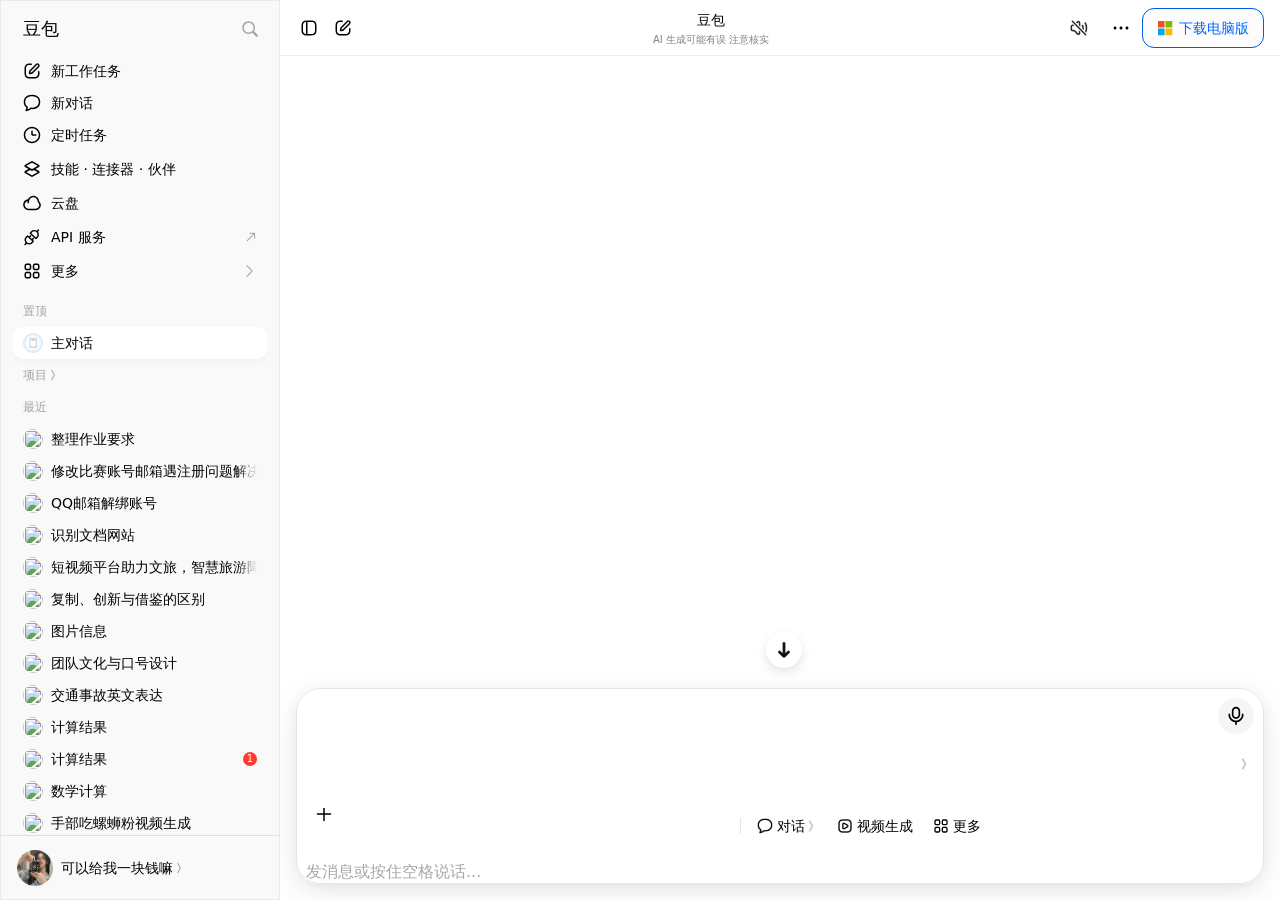
==== index.html @ cfe7bbe2 "第1次：基础待办清单页面完成" ====
<!DOCTYPE html>
<!-- saved from url=(0057)https://www.doubao.com/chat/325512069840386?channel=RHbKR -->
<html data-theme="light" data-chatapp-style="default" style="--header-height: 56px;"><head><meta http-equiv="Content-Type" content="text/html; charset=UTF-8"><meta name="viewport" content="width=device-width,initial-scale=1,shrink-to-fit=no,viewport-fit=cover,minimum-scale=1,maximum-scale=1,user-scalable=no"><meta http-equiv="x-ua-compatible" content="ie=edge"><meta name="renderer" content="webkit"><meta name="layoutmode" content="standard"><meta name="imagemode" content="force"><meta name="wap-font-scale" content="no"><meta name="format-detection" content="telephone=no"><meta property="og:type" content="website"><meta property="og:title" content="豆包"><meta property="og:description" content="Seedance 2.0 视频生成模型现已全面接入豆包，现在登录即可免费使用！豆包 是你的 AI 聊天智能对话问答助手，写作文案翻译编程工具。豆包为你答疑解惑，提供灵感，辅助创作，也可以和你畅聊任何你感兴趣的话题"><meta property="og:url" content="www.doubao.com"><meta name="description" content="Seedance 2.0 视频生成模型现已全面接入豆包，现在登录即可免费使用！豆包 是你的 AI 聊天智能对话问答助手，写作文案翻译编程工具。豆包为你答疑解惑，提供灵感，辅助创作，也可以和你畅聊任何你感兴趣的话题"><meta name="keywords" content="豆包,Seedance 2.0,AI,AI对话,AI聊天,AI写作,AIGC,AI,AI图片生成"><link nonce="" rel="preconnect" href="https://lf-flow-web-cdn.doubao.com/"><link nonce="" rel="preconnect" href="https://lf3-short.ibytedapm.com/"><link nonce="" rel="dns-prefetch" href="https://lf-flow-web-cdn.doubao.com/"><link nonce="" rel="dns-prefetch" href="https://lf3-short.ibytedapm.com/"><link nonce="" rel="icon" href="https://lf-flow-web-cdn.doubao.com/obj/flow-doubao/doubao/chat/favicon-doubao.png"><link nonce="" href="./index_files/chat.9f04d97d.css" rel="preload" as="style" crossorigin=""><link nonce="" href="./index_files/chat.9f04d97d.css" rel="stylesheet" crossorigin="anonymous"><link nonce="" rel="icon shortcut" href="https://lf-flow-web-cdn.doubao.com/obj/flow-doubao/favicon/new-doubao/64x64.png" sizes="64x64"><link nonce="" rel="icon shortcut" href="https://lf-flow-web-cdn.doubao.com/obj/flow-doubao/favicon/new-doubao/128x128.png" sizes="128x128"><link nonce="" rel="icon shortcut" href="https://lf-flow-web-cdn.doubao.com/obj/flow-doubao/favicon/new-doubao/192x192.png" sizes="192x192"><link nonce="" rel="apple-touch-icon" href="https://lf-flow-web-cdn.doubao.com/obj/flow-doubao/favicon/new-doubao/76x76.png" sizes="76x76"><link nonce="" rel="apple-touch-icon" href="https://lf-flow-web-cdn.doubao.com/obj/flow-doubao/favicon/new-doubao/120x120.png" sizes="120x120"><link nonce="" rel="apple-touch-icon" href="https://lf-flow-web-cdn.doubao.com/obj/flow-doubao/favicon/new-doubao/152x152.png" sizes="152x152"><link nonce="" rel="apple-touch-icon" href="https://lf-flow-web-cdn.doubao.com/obj/flow-doubao/favicon/new-doubao/180x180.png" sizes="180x180"><script>window.gfdatav1={"env":"prod","envName":"prod","runtime":"node","ver":"1.0.12.2343","canary":0,"idc":"lf","region":"cn","vdc":"lf","vregion":"China-North","extra":{"canaryType":null}}</script><script nonce="">if(window.performance&&performance.setResourceTimingBufferSize)try{performance.setResourceTimingBufferSize(800)}catch(e){}</script><script nonce="">
            ;(function(){
              window._MODERNJS_ROUTE_MANIFEST = {"routeAssets":{"ai-coding-open-canvas-repo-plugin":{"chunkIds":["52823"],"assets":["static/js/async/ai-coding-open-canvas-repo-plugin.e8a07ef4.js"],"referenceCssAssets":[]},"ai-coding-open-canvas-repo-pre-plugin":{"chunkIds":["35117"],"assets":["static/js/async/ai-coding-open-canvas-repo-pre-plugin.4057da15.js"],"referenceCssAssets":[]},"ai-ppt-push-message-cmd":{"chunkIds":["36551"],"assets":["static/js/async/ai-ppt-push-message-cmd.17e2551e.js"],"referenceCssAssets":[]},"ai-search-skill-chat-input":{"chunkIds":["24579","591"],"assets":["static/js/async/24579.c27487c2.js","static/js/async/ai-search-skill-chat-input.d07e5338.js","static/css/async/ai-search-skill-chat-input.b77975fe.css"],"referenceCssAssets":["static/css/async/ai-search-skill-chat-input.b77975fe.css"]},"ai-sheet-push-message-cmd":{"chunkIds":["30794"],"assets":["static/js/async/ai-sheet-push-message-cmd.9b83aaee.js"],"referenceCssAssets":[]},"ai-space-audio-player":{"chunkIds":["48557","43982"],"assets":["static/js/async/48557.b067410f.js","static/js/async/ai-space-audio-player.91688a70.js","static/css/async/ai-space-audio-player.89e48831.css"],"referenceCssAssets":["static/css/async/ai-space-audio-player.89e48831.css"]},"ai-space-coding-url-parse-plugin":{"chunkIds":["4258"],"assets":["static/js/async/ai-space-coding-url-parse-plugin.ad8388bd.js"],"referenceCssAssets":[]},"ai-space-coding-url-parse-pre-plugin":{"chunkIds":["51948"],"assets":["static/js/async/ai-space-coding-url-parse-pre-plugin.79dcec32.js"],"referenceCssAssets":[]},"ai-space-doccanvasopenurl-url-parse-plugin":{"chunkIds":["26089","93476","99709"],"assets":["static/js/async/26089.c615dfdc.js","static/js/async/93476.9e53cf3c.js","static/js/async/ai-space-doccanvasopenurl-url-parse-plugin.1cb58cbe.js","static/css/async/ai-space-doccanvasopenurl-url-parse-plugin.7cb8c5d3.css"],"referenceCssAssets":["static/css/async/ai-space-doccanvasopenurl-url-parse-plugin.7cb8c5d3.css"]},"ai-space-excelairead-url-parse-plugin":{"chunkIds":["48913","26089","93476","70942"],"assets":["static/js/async/48913.e55ab698.js","static/js/async/26089.c615dfdc.js","static/js/async/93476.9e53cf3c.js","static/js/async/ai-space-excelairead-url-parse-plugin.111d4d1b.js"],"referenceCssAssets":[]},"ai-space-excelairead-url-parse-pre-plugin":{"chunkIds":["48913","11567"],"assets":["static/js/async/48913.e55ab698.js","static/js/async/ai-space-excelairead-url-parse-pre-plugin.5d6c4780.js"],"referenceCssAssets":[]},"ai-space-excelcodeinter-url-parse-plugin":{"chunkIds":["48913","15537"],"assets":["static/js/async/48913.e55ab698.js","static/js/async/ai-space-excelcodeinter-url-parse-plugin.166a83a1.js"],"referenceCssAssets":[]},"ai-space-excelcodeinter-url-parse-pre-plugin":{"chunkIds":["48913","13165"],"assets":["static/js/async/48913.e55ab698.js","static/js/async/ai-space-excelcodeinter-url-parse-pre-plugin.c6e8bd50.js"],"referenceCssAssets":[]},"ai-space-fileairead-url-parse-plugin":{"chunkIds":["48913","43257"],"assets":["static/js/async/48913.e55ab698.js","static/js/async/ai-space-fileairead-url-parse-plugin.19112fd6.js"],"referenceCssAssets":[]},"ai-space-fileairead-url-parse-pre-plugin":{"chunkIds":["48913","96799"],"assets":["static/js/async/48913.e55ab698.js","static/js/async/ai-space-fileairead-url-parse-pre-plugin.0e78173d.js"],"referenceCssAssets":[]},"ai-space-fileaskdoubao-url-parse-plugin":{"chunkIds":["48913","52765"],"assets":["static/js/async/48913.e55ab698.js","static/js/async/ai-space-fileaskdoubao-url-parse-plugin.85756eed.js"],"referenceCssAssets":[]},"ai-space-fileaskdoubao-url-parse-pre-plugin":{"chunkIds":["48913","38351"],"assets":["static/js/async/48913.e55ab698.js","static/js/async/ai-space-fileaskdoubao-url-parse-pre-plugin.277bdcb8.js"],"referenceCssAssets":[]},"ai-space-imageaskdoubao-url-parse-plugin":{"chunkIds":["48913","6293"],"assets":["static/js/async/48913.e55ab698.js","static/js/async/ai-space-imageaskdoubao-url-parse-plugin.25b30dfa.js"],"referenceCssAssets":[]},"ai-space-imagecreate-url-parse-plugin":{"chunkIds":["48913","63494"],"assets":["static/js/async/48913.e55ab698.js","static/js/async/ai-space-imagecreate-url-parse-plugin.ad3814ba.js"],"referenceCssAssets":[]},"ai-space-imagecreate-url-parse-pre-plugin":{"chunkIds":["48913","99002"],"assets":["static/js/async/48913.e55ab698.js","static/js/async/ai-space-imagecreate-url-parse-pre-plugin.1230b94c.js"],"referenceCssAssets":[]},"ai-space-imageedit-url-parse-plugin":{"chunkIds":["48913","57382"],"assets":["static/js/async/48913.e55ab698.js","static/js/async/ai-space-imageedit-url-parse-plugin.81485572.js"],"referenceCssAssets":[]},"ai-space-imageedit-url-parse-pre-plugin":{"chunkIds":["48913","26089","81263"],"assets":["static/js/async/48913.e55ab698.js","static/js/async/26089.c615dfdc.js","static/js/async/ai-space-imageedit-url-parse-pre-plugin.645a3395.js"],"referenceCssAssets":[]},"ai-space-imageeditoraction-url-parse-plugin":{"chunkIds":["40815"],"assets":["static/js/async/ai-space-imageeditoraction-url-parse-plugin.52cfe067.js"],"referenceCssAssets":[]},"ai-space-linkairead-url-parse-plugin":{"chunkIds":["48913","72509"],"assets":["static/js/async/48913.e55ab698.js","static/js/async/ai-space-linkairead-url-parse-plugin.f065aff5.js"],"referenceCssAssets":[]},"ai-space-linkairead-url-parse-pre-plugin":{"chunkIds":["48913","23519"],"assets":["static/js/async/48913.e55ab698.js","static/js/async/ai-space-linkairead-url-parse-pre-plugin.de980e37.js"],"referenceCssAssets":[]},"ai-space-linkaskdoubao-url-parse-plugin":{"chunkIds":["48913","95510"],"assets":["static/js/async/48913.e55ab698.js","static/js/async/ai-space-linkaskdoubao-url-parse-plugin.ad6c77f0.js"],"referenceCssAssets":[]},"ai-space-linkaskdoubao-url-parse-pre-plugin":{"chunkIds":["48913","84290"],"assets":["static/js/async/48913.e55ab698.js","static/js/async/ai-space-linkaskdoubao-url-parse-pre-plugin.750cfa3b.js"],"referenceCssAssets":[]},"ai-space-mediaread-url-parse-plugin":{"chunkIds":["48913","69665"],"assets":["static/js/async/48913.e55ab698.js","static/js/async/ai-space-mediaread-url-parse-plugin.62bd2a6f.js"],"referenceCssAssets":[]},"ai-space-mediaread-url-parse-pre-plugin":{"chunkIds":["48913","4942"],"assets":["static/js/async/48913.e55ab698.js","static/js/async/ai-space-mediaread-url-parse-pre-plugin.7dafa6b6.js"],"referenceCssAssets":[]},"ai-space-minutemetting-url-parse-plugin":{"chunkIds":["26089","22712"],"assets":["static/js/async/26089.c615dfdc.js","static/css/async/ai-space-minutemetting-url-parse-plugin.7cb8c5d3.css","static/js/async/ai-space-minutemetting-url-parse-plugin.937359c3.js"],"referenceCssAssets":["static/css/async/ai-space-minutemetting-url-parse-plugin.7cb8c5d3.css"]},"ai-space-minutes-metting-parse-pre-plugin":{"chunkIds":["12775"],"assets":["static/js/async/ai-space-minutes-metting-parse-pre-plugin.518db934.js"],"referenceCssAssets":[]},"ai-space-video-player":{"chunkIds":["51701","48557","24304","69393","41073","36904"],"assets":["static/js/async/51701.3e837803.js","static/js/async/48557.b067410f.js","static/js/async/24304.340abe77.js","static/js/async/69393.3f70587b.js","static/js/async/41073.440eec07.js","static/js/async/ai-space-video-player.b853cdf0.js","static/css/async/ai-space-video-player.da098ef7.css"],"referenceCssAssets":["static/css/async/ai-space-video-player.da098ef7.css"]},"ai-space-wordfileread-url-parse-plugin":{"chunkIds":["48913","61906"],"assets":["static/js/async/48913.e55ab698.js","static/js/async/ai-space-wordfileread-url-parse-plugin.15710c9f.js"],"referenceCssAssets":[]},"ai-space-wordfileread-url-parse-pre-plugin":{"chunkIds":["48913","47742"],"assets":["static/js/async/48913.e55ab698.js","static/js/async/ai-space-wordfileread-url-parse-pre-plugin.1ebb341b.js"],"referenceCssAssets":[]},"aispace-input-feishu-filelist-modal":{"chunkIds":["54784","24336","10908","11652","78833","25820","86622","34727","11096","50535"],"assets":["static/js/async/54784.58b262b0.js","static/js/async/24336.12ec9260.js","static/js/async/10908.a3d6f427.js","static/js/async/11652.46759602.js","static/js/async/78833.dbc05446.js","static/js/async/25820.a3374c29.js","static/js/async/86622.21ae6aef.js","static/js/async/34727.0df6d431.js","static/js/async/11096.0f04b2cf.js","static/css/async/aispace-input-feishu-filelist-modal.2b57409e.css","static/js/async/aispace-input-feishu-filelist-modal.1dd70b12.js"],"referenceCssAssets":["static/css/async/aispace-input-feishu-filelist-modal.2b57409e.css"]},"aispace-input-filelist-modal":{"chunkIds":["24336","2100","34727","38418"],"assets":["static/js/async/24336.12ec9260.js","static/js/async/2100.26e89641.js","static/js/async/34727.0df6d431.js","static/css/async/aispace-input-filelist-modal.b5d1a64a.css","static/js/async/aispace-input-filelist-modal.5c1e7d5d.js"],"referenceCssAssets":["static/css/async/aispace-input-filelist-modal.b5d1a64a.css"]},"application-list-sortable":{"chunkIds":["89471","26089","3247"],"assets":["static/js/async/89471.0f906c1e.js","static/js/async/26089.c615dfdc.js","static/js/async/application-list-sortable.e1ce9fb0.js"],"referenceCssAssets":[]},"async-after-interactive":{"chunkIds":["68612","5486","26089","93476","17030","57431","83293","62082","87048"],"assets":["static/js/async/68612.b13f2221.js","static/js/async/5486.a3614847.js","static/js/async/26089.c615dfdc.js","static/js/async/93476.9e53cf3c.js","static/js/async/17030.b77ab3f4.js","static/js/async/57431.48a79a23.js","static/js/async/83293.6f21f53a.js","static/js/async/62082.942295e5.js","static/js/async/async-after-interactive.df25a9a3.js","static/css/async/async-after-interactive.8e931480.css"],"referenceCssAssets":["static/css/async/async-after-interactive.8e931480.css"]},"async-after-interactive-ai-creation-guidance":{"chunkIds":["43361","77313","51701","48557","69393","26089","35556","15933"],"assets":["static/js/lib-react.0a342271.js","static/js/async/77313.364e09ee.js","static/js/async/51701.3e837803.js","static/js/async/48557.b067410f.js","static/js/async/69393.3f70587b.js","static/js/async/26089.c615dfdc.js","static/js/async/35556.93f36375.js","static/js/async/async-after-interactive-ai-creation-guidance.9ea7b702.js","static/css/async/async-after-interactive-ai-creation-guidance.462c2ca9.css"],"referenceCssAssets":["static/css/async/async-after-interactive-ai-creation-guidance.462c2ca9.css"]},"async-after-interactive-bot-settings":{"chunkIds":["99241"],"assets":["static/js/async/async-after-interactive-bot-settings.ce20c922.js"],"referenceCssAssets":[]},"async-after-interactive-docx-guidance":{"chunkIds":["54784","24336","76648","26089","93476","11652","78833","25820","9096","5693","1691","32001","55100","67133","41603","2459","26127","3693","48718"],"assets":["static/js/async/54784.58b262b0.js","static/js/async/24336.12ec9260.js","static/js/async/76648.2a5b262f.js","static/js/async/26089.c615dfdc.js","static/js/async/93476.9e53cf3c.js","static/js/async/11652.46759602.js","static/js/async/78833.dbc05446.js","static/js/async/25820.a3374c29.js","static/js/async/9096.df936bce.js","static/js/async/5693.32e0c174.js","static/js/async/1691.44a26df7.js","static/js/async/32001.4ed9aa26.js","static/js/async/55100.c11cee54.js","static/js/async/67133.de045662.js","static/js/async/41603.ae7a547f.js","static/js/async/2459.cd6552ec.js","static/js/async/26127.85b62e8c.js","static/js/async/3693.4c1be6bd.js","static/js/async/async-after-interactive-docx-guidance.5e7ebbb4.js","static/css/async/async-after-interactive-docx-guidance.76e94aa0.css"],"referenceCssAssets":["static/css/async/async-after-interactive-docx-guidance.76e94aa0.css"]},"async-after-interactive-event-tracker":{"chunkIds":["26089","93476","38237"],"assets":["static/js/async/26089.c615dfdc.js","static/js/async/93476.9e53cf3c.js","static/js/async/async-after-interactive-event-tracker.d22b98f8.js"],"referenceCssAssets":[]},"async-after-interactive-layout":{"chunkIds":["43361","78918","11964","26089","11652","42956","54587","71008","89337"],"assets":["static/js/lib-react.0a342271.js","static/js/async/78918.694610f0.js","static/js/async/11964.55a5bbe9.js","static/js/async/26089.c615dfdc.js","static/js/async/11652.46759602.js","static/js/async/42956.2158cc10.js","static/js/async/54587.dd1c6073.js","static/js/async/71008.a979ba96.js","static/js/async/async-after-interactive-layout.8a223178.js","static/css/async/async-after-interactive-layout.ea8b547d.css"],"referenceCssAssets":["static/css/async/async-after-interactive-layout.ea8b547d.css"]},"async-agent-message-lifecycle":{"chunkIds":["93476","55187"],"assets":["static/js/async/93476.9e53cf3c.js","static/js/async/async-agent-message-lifecycle.3f8e38f1.js"],"referenceCssAssets":[]},"async-agent-message-lifecycle-matcher":{"chunkIds":["93476","74067"],"assets":["static/js/async/93476.9e53cf3c.js","static/js/async/async-agent-message-lifecycle-matcher.a4bf82b5.js"],"referenceCssAssets":[]},"async-agent-thread-message-lifecycle":{"chunkIds":["34389"],"assets":["static/js/async/async-agent-thread-message-lifecycle.ef36a7c3.js"],"referenceCssAssets":[]},"async-business-feed":{"chunkIds":["92329","68011","26089","93476","63108","57288"],"assets":["static/js/async/92329.0a23f5e7.js","static/js/async/68011.2afa9b0a.js","static/js/async/26089.c615dfdc.js","static/js/async/93476.9e53cf3c.js","static/js/async/63108.e45f820c.js","static/css/async/async-business-feed.563f5e5e.css","static/js/async/async-business-feed.f6503b83.js"],"referenceCssAssets":["static/css/async/async-business-feed.563f5e5e.css"]},"async-business-input-engine":{"chunkIds":["77313","26089","38977","30658"],"assets":["static/js/async/77313.364e09ee.js","static/js/async/26089.c615dfdc.js","static/js/async/38977.32546213.js","static/js/async/async-business-input-engine.45abc5a3.js","static/css/async/async-business-input-engine.0d5ba485.css"],"referenceCssAssets":["static/css/async/async-business-input-engine.0d5ba485.css"]},"async-business-input-engine-submit":{"chunkIds":["96324","87550","26089","93476","34388","2122"],"assets":["static/js/async/96324.b01194f4.js","static/css/async/87550.1a722491.css","static/js/async/87550.16246206.js","static/js/async/26089.c615dfdc.js","static/js/async/93476.9e53cf3c.js","static/js/async/34388.1442923e.js","static/css/async/async-business-input-engine-submit.4c56a475.css","static/js/async/async-business-input-engine-submit.bea5bf59.js"],"referenceCssAssets":["static/css/async/87550.1a722491.css","static/css/async/async-business-input-engine-submit.4c56a475.css"]},"async-business-input-engine-upload":{"chunkIds":["26089","84279"],"assets":["static/js/async/26089.c615dfdc.js","static/js/async/async-business-input-engine-upload.92969af2.js"],"referenceCssAssets":[]},"async-business-input-mode-select":{"chunkIds":["43361","26089","90897","32786"],"assets":["static/js/lib-react.0a342271.js","static/js/async/26089.c615dfdc.js","static/js/async/90897.85928109.js","static/css/async/async-business-input-mode-select.88ee66d7.css","static/js/async/async-business-input-mode-select.40027f2e.js"],"referenceCssAssets":["static/css/async/async-business-input-mode-select.88ee66d7.css"]},"async-business-input-tool-button":{"chunkIds":["43361","54784","78918","24336","20812","68612","13296","5341","26089","93476","11652","78833","25820","5693","32007","1691","38977","42177","30939","22819"],"assets":["static/js/lib-react.0a342271.js","static/js/async/54784.58b262b0.js","static/js/async/78918.694610f0.js","static/js/async/24336.12ec9260.js","static/js/async/20812.9ff7b692.js","static/js/async/68612.b13f2221.js","static/js/async/13296.17ce20f5.js","static/js/async/5341.8c4c5b9e.js","static/js/async/26089.c615dfdc.js","static/js/async/93476.9e53cf3c.js","static/js/async/11652.46759602.js","static/js/async/78833.dbc05446.js","static/js/async/25820.a3374c29.js","static/js/async/5693.32e0c174.js","static/js/async/32007.baa17297.js","static/js/async/1691.44a26df7.js","static/js/async/38977.32546213.js","static/js/async/42177.5a8af0ed.js","static/js/async/30939.25191aaf.js","static/js/async/async-business-input-tool-button.46b9611d.js","static/css/async/async-business-input-tool-button.35395b08.css"],"referenceCssAssets":["static/css/async/async-business-input-tool-button.35395b08.css"]},"async-business-layout":{"chunkIds":["43361","78918","76633","11964","92329","68011","26089","93476","11652","79686","42956","54587","63108","71008","35556","36460","14925"],"assets":["static/js/lib-react.0a342271.js","static/js/async/78918.694610f0.js","static/js/async/76633.1944276e.js","static/js/async/11964.55a5bbe9.js","static/js/async/92329.0a23f5e7.js","static/js/async/68011.2afa9b0a.js","static/js/async/26089.c615dfdc.js","static/js/async/93476.9e53cf3c.js","static/js/async/11652.46759602.js","static/js/async/79686.56e9e6b9.js","static/js/async/42956.2158cc10.js","static/js/async/54587.dd1c6073.js","static/js/async/63108.e45f820c.js","static/js/async/71008.a979ba96.js","static/js/async/35556.93f36375.js","static/js/async/36460.c700fcd2.js","static/css/async/async-business-layout.58078aec.css","static/js/async/async-business-layout.43c4bd08.js"],"referenceCssAssets":["static/css/async/async-business-layout.58078aec.css"]},"async-business-skill-bar":{"chunkIds":["54784","24336","26089","93476","11652","78833","25820","9096","5693","1691","32001","2459","18910"],"assets":["static/js/async/54784.58b262b0.js","static/js/async/24336.12ec9260.js","static/js/async/26089.c615dfdc.js","static/js/async/93476.9e53cf3c.js","static/js/async/11652.46759602.js","static/js/async/78833.dbc05446.js","static/js/async/25820.a3374c29.js","static/js/async/9096.df936bce.js","static/js/async/5693.32e0c174.js","static/js/async/1691.44a26df7.js","static/js/async/32001.4ed9aa26.js","static/js/async/2459.cd6552ec.js","static/js/async/async-business-skill-bar.a6898c15.js","static/css/async/async-business-skill-bar.04243371.css"],"referenceCssAssets":["static/css/async/async-business-skill-bar.04243371.css"]},"async-business-skill-bar-matcher":{"chunkIds":["50349"],"assets":["static/js/async/async-business-skill-bar-matcher.3a7b851c.js"],"referenceCssAssets":[]},"async-canvas-academic-search":{"chunkIds":["48697","26089","75949"],"assets":["static/js/async/48697.130b5aa3.js","static/js/async/26089.c615dfdc.js","static/css/async/async-canvas-academic-search.4d4844d8.css","static/js/async/async-canvas-academic-search.b07f3154.js"],"referenceCssAssets":["static/css/async/async-canvas-academic-search.4d4844d8.css"]},"async-canvas-ai-ppt":{"chunkIds":["45160","53209","8647","13533","26089","93476","99569","38183","45008"],"assets":["static/js/async/45160.bd692858.js","static/js/async/53209.c0e6d05b.js","static/js/async/8647.9610ccdb.js","static/js/async/13533.123a8c88.js","static/js/async/26089.c615dfdc.js","static/js/async/93476.9e53cf3c.js","static/js/async/99569.c26329e8.js","static/js/async/38183.e00ee1a9.js","static/js/async/async-canvas-ai-ppt.f43a0024.js","static/css/async/async-canvas-ai-ppt.7ea57e40.css"],"referenceCssAssets":["static/css/async/async-canvas-ai-ppt.7ea57e40.css"]},"async-canvas-ai-ppt-outline":{"chunkIds":["77390","4593","4349","24524","20812","62004","26089","21945","83799","99569","65810"],"assets":["static/js/async/77390.a01d3dd6.js","static/js/async/4593.0ecfbf11.js","static/js/async/4349.6f39dbd8.js","static/js/async/24524.3f38c228.js","static/js/async/20812.9ff7b692.js","static/js/async/62004.e4fdd46d.js","static/js/async/26089.c615dfdc.js","static/js/async/21945.a8f1feb9.js","static/js/async/83799.bbb40711.js","static/js/async/99569.c26329e8.js","static/js/async/async-canvas-ai-ppt-outline.da9ff216.js","static/css/async/async-canvas-ai-ppt-outline.067b954e.css"],"referenceCssAssets":["static/css/async/async-canvas-ai-ppt-outline.067b954e.css"]},"async-canvas-ai-ppt-slide":{"chunkIds":["43361","54784","20812","97485","66603","43903","58313","68283","26089","93476","11652","78833","25820","9096","538","45534","52141","91364","2236","34452","35001"],"assets":["static/js/lib-react.0a342271.js","static/js/async/54784.58b262b0.js","static/js/async/20812.9ff7b692.js","static/js/async/97485.74797318.js","static/js/async/66603.8dfa23cb.js","static/js/async/43903.46012d32.js","static/js/async/58313.3e1ec52b.js","static/js/async/68283.b9fabc12.js","static/js/async/26089.c615dfdc.js","static/js/async/93476.9e53cf3c.js","static/js/async/11652.46759602.js","static/js/async/78833.dbc05446.js","static/js/async/25820.a3374c29.js","static/js/async/9096.df936bce.js","static/js/async/538.6a281ca0.js","static/js/async/45534.add5be21.js","static/js/async/52141.3ba9b187.js","static/js/async/91364.80e36f1e.js","static/js/async/2236.0b1e2ab8.js","static/js/async/34452.d7101f25.js","static/css/async/async-canvas-ai-ppt-slide.80fb48a0.css","static/js/async/async-canvas-ai-ppt-slide.0da7315a.js"],"referenceCssAssets":["static/css/async/async-canvas-ai-ppt-slide.80fb48a0.css"]},"async-canvas-ai-ppt-template":{"chunkIds":["54784","97485","66603","58313","26089","11652","78833","25820","9096","538","91364","2236","34452","13028"],"assets":["static/js/async/54784.58b262b0.js","static/js/async/97485.74797318.js","static/js/async/66603.8dfa23cb.js","static/js/async/58313.3e1ec52b.js","static/js/async/26089.c615dfdc.js","static/js/async/11652.46759602.js","static/js/async/78833.dbc05446.js","static/js/async/25820.a3374c29.js","static/js/async/9096.df936bce.js","static/js/async/538.6a281ca0.js","static/js/async/91364.80e36f1e.js","static/js/async/2236.0b1e2ab8.js","static/js/async/34452.d7101f25.js","static/js/async/async-canvas-ai-ppt-template.975cd68b.js","static/css/async/async-canvas-ai-ppt-template.977cb7d9.css"],"referenceCssAssets":["static/css/async/async-canvas-ai-ppt-template.977cb7d9.css"]},"async-canvas-ai-sheet":{"chunkIds":["43361","54784","45160","20812","97485","66603","70440","60503","43903","58313","26089","93476","11652","78833","25820","9096","11055","538","83268","45534","52141","91364","25234","56437","98425","56877","41945"],"assets":["static/js/lib-react.0a342271.js","static/js/async/54784.58b262b0.js","static/js/async/45160.bd692858.js","static/js/async/20812.9ff7b692.js","static/js/async/97485.74797318.js","static/js/async/66603.8dfa23cb.js","static/css/async/70440.f7935f44.css","static/js/async/70440.51def1d6.js","static/js/async/60503.fbc0e01f.js","static/js/async/43903.46012d32.js","static/js/async/58313.3e1ec52b.js","static/js/async/26089.c615dfdc.js","static/js/async/93476.9e53cf3c.js","static/js/async/11652.46759602.js","static/js/async/78833.dbc05446.js","static/js/async/25820.a3374c29.js","static/js/async/9096.df936bce.js","static/js/async/11055.03ce6aa9.js","static/js/async/538.6a281ca0.js","static/js/async/83268.9b9a3e15.js","static/js/async/45534.add5be21.js","static/js/async/52141.3ba9b187.js","static/js/async/91364.80e36f1e.js","static/js/async/25234.a7113205.js","static/js/async/56437.36dfc9f9.js","static/js/async/98425.bbb954f6.js","static/js/async/56877.d2f2070d.js","static/css/async/56877.425de4a7.css","static/js/async/async-canvas-ai-sheet.d9b3ce48.js","static/css/async/async-canvas-ai-sheet.d0c9f3eb.css"],"referenceCssAssets":["static/css/async/70440.f7935f44.css","static/css/async/56877.425de4a7.css","static/css/async/async-canvas-ai-sheet.d0c9f3eb.css"]},"async-canvas-code":{"chunkIds":["6976","78918","48913","44923","53209","8647","89471","54400","937","33199","82141","76716","57861","26089","93476","9621","66057"],"assets":["static/js/async/6976.3228eaab.js","static/js/async/78918.694610f0.js","static/js/async/48913.e55ab698.js","static/js/async/44923.f8b32b2c.js","static/js/async/53209.c0e6d05b.js","static/js/async/8647.9610ccdb.js","static/js/async/89471.0f906c1e.js","static/js/async/54400.ad5b1f9d.js","static/css/async/54400.643b779d.css","static/js/async/937.402d14e4.js","static/js/async/33199.454ac658.js","static/css/async/82141.493b1bff.css","static/js/async/82141.5a5b8cb0.js","static/js/async/76716.2839c18f.js","static/js/async/57861.1b1f0977.js","static/js/async/26089.c615dfdc.js","static/js/async/93476.9e53cf3c.js","static/js/async/9621.1b86127c.js","static/css/async/async-canvas-code.c5a8ff1b.css","static/js/async/async-canvas-code.a9890d8a.js"],"referenceCssAssets":["static/css/async/54400.643b779d.css","static/css/async/82141.493b1bff.css","static/css/async/async-canvas-code.c5a8ff1b.css"]},"async-canvas-code-tool":{"chunkIds":["53209","8647","93476","53762"],"assets":["static/js/async/53209.c0e6d05b.js","static/js/async/8647.9610ccdb.js","static/js/async/93476.9e53cf3c.js","static/js/async/async-canvas-code-tool.452d161e.js","static/css/async/async-canvas-code-tool.f8e9abe7.css"],"referenceCssAssets":["static/css/async/async-canvas-code-tool.f8e9abe7.css"]},"async-canvas-data-analysis":{"chunkIds":["53209","8647","26089","93476","62695"],"assets":["static/js/async/53209.c0e6d05b.js","static/js/async/8647.9610ccdb.js","static/js/async/26089.c615dfdc.js","static/js/async/93476.9e53cf3c.js","static/js/async/async-canvas-data-analysis.aeba64b9.js","static/css/async/async-canvas-data-analysis.2a657c2b.css"],"referenceCssAssets":["static/css/async/async-canvas-data-analysis.2a657c2b.css"]},"async-canvas-general-agent-code":{"chunkIds":["77390","4593","4349","24524","6976","20812","62004","53209","8647","33199","26089","21945","83799","33097","3460"],"assets":["static/js/async/77390.a01d3dd6.js","static/js/async/4593.0ecfbf11.js","static/js/async/4349.6f39dbd8.js","static/js/async/24524.3f38c228.js","static/js/async/6976.3228eaab.js","static/js/async/20812.9ff7b692.js","static/js/async/62004.e4fdd46d.js","static/js/async/53209.c0e6d05b.js","static/js/async/8647.9610ccdb.js","static/js/async/33199.454ac658.js","static/js/async/26089.c615dfdc.js","static/js/async/21945.a8f1feb9.js","static/js/async/83799.bbb40711.js","static/js/async/33097.0b1caf86.js","static/css/async/async-canvas-general-agent-code.7b45e937.css","static/js/async/async-canvas-general-agent-code.e564553b.js"],"referenceCssAssets":["static/css/async/async-canvas-general-agent-code.7b45e937.css"]},"async-canvas-image":{"chunkIds":["43361","4593","6976","20812","51701","96324","48557","98152","69393","71121","46510","42105","46344","77650","24525","26089","93476","91406","54792","8389","67133","42177","85580","63884","13624","34388","60630","64543"],"assets":["static/js/lib-react.0a342271.js","static/js/async/4593.0ecfbf11.js","static/js/async/6976.3228eaab.js","static/js/async/20812.9ff7b692.js","static/js/async/51701.3e837803.js","static/js/async/96324.b01194f4.js","static/js/async/48557.b067410f.js","static/js/async/98152.b46ca103.js","static/js/async/69393.3f70587b.js","static/js/async/71121.acaab93b.js","static/js/async/46510.4d144c48.js","static/js/async/42105.213edf31.js","static/js/async/46344.37487ff6.js","static/js/async/77650.c2642979.js","static/js/async/24525.8b425124.js","static/js/async/26089.c615dfdc.js","static/js/async/93476.9e53cf3c.js","static/js/async/91406.dfd3e53e.js","static/js/async/54792.34a7bbd1.js","static/js/async/8389.170e06e1.js","static/js/async/67133.de045662.js","static/js/async/42177.5a8af0ed.js","static/js/async/85580.2f414b77.js","static/js/async/63884.4f39e773.js","static/css/async/13624.dd426e31.css","static/js/async/13624.cfa0bf13.js","static/js/async/34388.1442923e.js","static/js/async/60630.a7eec3e3.js","static/js/async/async-canvas-image.d52cd777.js","static/css/async/async-canvas-image.6159f078.css"],"referenceCssAssets":["static/css/async/13624.dd426e31.css","static/css/async/async-canvas-image.6159f078.css"]},"async-canvas-media":{"chunkIds":["92811","26089","68472"],"assets":["static/js/async/92811.9c6400ab.js","static/js/async/26089.c615dfdc.js","static/js/async/async-canvas-media.3f48755f.js","static/css/async/async-canvas-media.d79a3893.css"],"referenceCssAssets":["static/css/async/async-canvas-media.d79a3893.css"]},"async-canvas-miaoda-matchers":{"chunkIds":["30438"],"assets":["static/js/async/async-canvas-miaoda-matchers.f654a41a.js"],"referenceCssAssets":[]},"async-canvas-minutes":{"chunkIds":["77390","4593","4349","24524","62004","48557","82227","92811","26089","21945","83799","2444"],"assets":["static/js/async/77390.a01d3dd6.js","static/js/async/4593.0ecfbf11.js","static/js/async/4349.6f39dbd8.js","static/js/async/24524.3f38c228.js","static/js/async/62004.e4fdd46d.js","static/js/async/48557.b067410f.js","static/js/async/82227.3dd429fb.js","static/js/async/92811.9c6400ab.js","static/js/async/26089.c615dfdc.js","static/js/async/21945.a8f1feb9.js","static/js/async/83799.bbb40711.js","static/css/async/async-canvas-minutes.23347c8c.css","static/js/async/async-canvas-minutes.fa47238a.js"],"referenceCssAssets":["static/css/async/async-canvas-minutes.23347c8c.css"]},"async-canvas-ppt":{"chunkIds":["26089","24813"],"assets":["static/js/async/26089.c615dfdc.js","static/js/async/async-canvas-ppt.3e25619b.js","static/css/async/async-canvas-ppt.b1434256.css"],"referenceCssAssets":["static/css/async/async-canvas-ppt.b1434256.css"]},"async-canvas-read":{"chunkIds":["45160","937","3984","26089","93476","53490","5343","32906"],"assets":["static/js/async/45160.bd692858.js","static/js/async/937.402d14e4.js","static/js/async/3984.b810012c.js","static/js/async/26089.c615dfdc.js","static/js/async/93476.9e53cf3c.js","static/js/async/53490.5b6030d1.js","static/js/async/5343.7605dacf.js","static/css/async/async-canvas-read.0164a858.css","static/js/async/async-canvas-read.20a8435c.js"],"referenceCssAssets":["static/css/async/async-canvas-read.0164a858.css"]},"async-canvas-search":{"chunkIds":["26089","91406","99264"],"assets":["static/js/async/26089.c615dfdc.js","static/js/async/91406.dfd3e53e.js","static/css/async/async-canvas-search.04a0b64d.css","static/js/async/async-canvas-search.bb35cfdf.js"],"referenceCssAssets":["static/css/async/async-canvas-search.04a0b64d.css"]},"async-canvas-super-task":{"chunkIds":["77390","66795","4593","4349","24524","6976","3688","45160","20812","62004","53209","8647","53017","937","33199","22541","85252","26089","93476","21945","83799","38842","99569","53490","9621","5343","33097","40678","38781","77676"],"assets":["static/js/async/77390.a01d3dd6.js","static/js/async/66795.16bffe7c.js","static/js/async/4593.0ecfbf11.js","static/js/async/4349.6f39dbd8.js","static/js/async/24524.3f38c228.js","static/js/async/6976.3228eaab.js","static/js/async/3688.0fa70b4a.js","static/js/async/45160.bd692858.js","static/js/async/20812.9ff7b692.js","static/js/async/62004.e4fdd46d.js","static/js/async/53209.c0e6d05b.js","static/js/async/8647.9610ccdb.js","static/js/async/53017.912a2f68.js","static/js/async/937.402d14e4.js","static/js/async/33199.454ac658.js","static/css/async/22541.c19e1c75.css","static/js/async/22541.66b165db.js","static/js/async/85252.9acc28b2.js","static/js/async/26089.c615dfdc.js","static/js/async/93476.9e53cf3c.js","static/js/async/21945.a8f1feb9.js","static/js/async/83799.bbb40711.js","static/js/async/38842.41c8cc8a.js","static/js/async/99569.c26329e8.js","static/js/async/53490.5b6030d1.js","static/js/async/9621.1b86127c.js","static/js/async/5343.7605dacf.js","static/js/async/33097.0b1caf86.js","static/js/async/40678.8f54da74.js","static/css/async/40678.7799ba01.css","static/js/async/38781.f63b9a01.js","static/css/async/async-canvas-super-task.09bb69d9.css","static/js/async/async-canvas-super-task.2823ff37.js"],"referenceCssAssets":["static/css/async/22541.c19e1c75.css","static/css/async/40678.7799ba01.css","static/css/async/async-canvas-super-task.09bb69d9.css"]},"async-canvas-video":{"chunkIds":["43361","4593","6976","20812","51701","96324","48557","98152","69393","71121","46510","42105","77650","26089","93476","91406","54792","8389","42177","85580","63884","13624","34388","60630","93289"],"assets":["static/js/lib-react.0a342271.js","static/js/async/4593.0ecfbf11.js","static/js/async/6976.3228eaab.js","static/js/async/20812.9ff7b692.js","static/js/async/51701.3e837803.js","static/js/async/96324.b01194f4.js","static/js/async/48557.b067410f.js","static/js/async/98152.b46ca103.js","static/js/async/69393.3f70587b.js","static/js/async/71121.acaab93b.js","static/js/async/46510.4d144c48.js","static/js/async/42105.213edf31.js","static/js/async/77650.c2642979.js","static/js/async/26089.c615dfdc.js","static/js/async/93476.9e53cf3c.js","static/js/async/91406.dfd3e53e.js","static/js/async/54792.34a7bbd1.js","static/js/async/8389.170e06e1.js","static/js/async/42177.5a8af0ed.js","static/js/async/85580.2f414b77.js","static/js/async/63884.4f39e773.js","static/css/async/13624.dd426e31.css","static/js/async/13624.cfa0bf13.js","static/js/async/34388.1442923e.js","static/js/async/60630.a7eec3e3.js","static/js/async/async-canvas-video.b1cc240e.js","static/css/async/async-canvas-video.4cca08b1.css"],"referenceCssAssets":["static/css/async/13624.dd426e31.css","static/css/async/async-canvas-video.4cca08b1.css"]},"async-canvas-write":{"chunkIds":["54784","24336","26089","93476","11652","78833","25820","5693","1691","8034"],"assets":["static/js/async/54784.58b262b0.js","static/js/async/24336.12ec9260.js","static/js/async/26089.c615dfdc.js","static/js/async/93476.9e53cf3c.js","static/js/async/11652.46759602.js","static/js/async/78833.dbc05446.js","static/js/async/25820.a3374c29.js","static/js/async/5693.32e0c174.js","static/js/async/1691.44a26df7.js","static/js/async/async-canvas-write.20a36420.js","static/css/async/async-canvas-write.de9e12f0.css"],"referenceCssAssets":["static/css/async/async-canvas-write.de9e12f0.css"]},"async-chat-speech":{"chunkIds":["93476","79686","52369","67015"],"assets":["static/js/async/93476.9e53cf3c.js","static/js/async/79686.56e9e6b9.js","static/js/async/52369.5778dbbf.js","static/js/async/async-chat-speech.28d0fced.js","static/css/async/async-chat-speech.a70cc0ca.css"],"referenceCssAssets":["static/css/async/async-chat-speech.a70cc0ca.css"]},"async-credit-content-block":{"chunkIds":["78918","26089","83681"],"assets":["static/js/async/78918.694610f0.js","static/js/async/26089.c615dfdc.js","static/js/async/async-credit-content-block.a7d9fe20.js","static/css/async/async-credit-content-block.5b65b010.css"],"referenceCssAssets":["static/css/async/async-credit-content-block.5b65b010.css"]},"async-fallback-logics":{"chunkIds":["50111"],"assets":["static/js/async/async-fallback-logics.20ee7972.js"],"referenceCssAssets":[]},"async-flow-chat-error-fallback":{"chunkIds":["70865"],"assets":["static/js/async/async-flow-chat-error-fallback.b114507c.js","static/css/async/async-flow-chat-error-fallback.80f3fb3c.css"],"referenceCssAssets":["static/css/async/async-flow-chat-error-fallback.80f3fb3c.css"]},"async-general-banner-message-list-lifecycle":{"chunkIds":["93476","71450"],"assets":["static/js/async/93476.9e53cf3c.js","static/js/async/async-general-banner-message-list-lifecycle.74d9c8fb.js"],"referenceCssAssets":[]},"async-infra-guidance-input":{"chunkIds":["68612","46344","9644","36678","26089","93476","67133","3693","92702","48684"],"assets":["static/js/async/68612.b13f2221.js","static/js/async/46344.37487ff6.js","static/css/async/9644.b611ee5e.css","static/js/async/36678.dca4d92c.js","static/js/async/26089.c615dfdc.js","static/js/async/93476.9e53cf3c.js","static/js/async/67133.de045662.js","static/js/async/3693.4c1be6bd.js","static/js/async/92702.b8e04a79.js","static/css/async/async-infra-guidance-input.56a6a688.css","static/js/async/async-infra-guidance-input.18c18a62.js"],"referenceCssAssets":["static/css/async/9644.b611ee5e.css","static/css/async/async-infra-guidance-input.56a6a688.css"]},"async-infra-input":{"chunkIds":["26089","38227"],"assets":["static/js/async/26089.c615dfdc.js","static/js/async/async-infra-input.273a125c.js"],"referenceCssAssets":[]},"async-infra-input-tool-button":{"chunkIds":["76842"],"assets":["static/js/async/async-infra-input-tool-button.0a41cd68.js"],"referenceCssAssets":[]},"async-infra-input-tool-menu-option":{"chunkIds":["54784","24336","20812","68612","13296","5341","26089","93476","11652","78833","25820","5693","1691","38977","42177","2100","30939","24352"],"assets":["static/js/async/54784.58b262b0.js","static/js/async/24336.12ec9260.js","static/js/async/20812.9ff7b692.js","static/js/async/68612.b13f2221.js","static/js/async/13296.17ce20f5.js","static/js/async/5341.8c4c5b9e.js","static/js/async/26089.c615dfdc.js","static/js/async/93476.9e53cf3c.js","static/js/async/11652.46759602.js","static/js/async/78833.dbc05446.js","static/js/async/25820.a3374c29.js","static/js/async/5693.32e0c174.js","static/js/async/1691.44a26df7.js","static/js/async/38977.32546213.js","static/js/async/42177.5a8af0ed.js","static/js/async/2100.26e89641.js","static/js/async/30939.25191aaf.js","static/js/async/async-infra-input-tool-menu-option.dbd6622a.js","static/css/async/async-infra-input-tool-menu-option.d26b80e6.css"],"referenceCssAssets":["static/css/async/async-infra-input-tool-menu-option.d26b80e6.css"]},"async-infra-message":{"chunkIds":["43361","77390","4593","4349","24524","77313","44923","62004","51701","24304","26419","16851","90407","96943","26089","93476","91406","21945","83799","79686","3882","66098","2","15224","71463","28256","86197","69733","81922"],"assets":["static/js/lib-react.0a342271.js","static/js/async/77390.a01d3dd6.js","static/js/async/4593.0ecfbf11.js","static/js/async/4349.6f39dbd8.js","static/js/async/24524.3f38c228.js","static/js/async/77313.364e09ee.js","static/js/async/44923.f8b32b2c.js","static/js/async/62004.e4fdd46d.js","static/js/async/51701.3e837803.js","static/js/async/24304.340abe77.js","static/js/async/26419.6581db9d.js","static/js/async/16851.f20d2777.js","static/js/async/90407.b03f8182.js","static/js/async/96943.8aa64a41.js","static/js/async/26089.c615dfdc.js","static/js/async/93476.9e53cf3c.js","static/js/async/91406.dfd3e53e.js","static/js/async/21945.a8f1feb9.js","static/js/async/83799.bbb40711.js","static/js/async/79686.56e9e6b9.js","static/js/async/3882.1411606f.js","static/css/async/66098.41e8e388.css","static/js/async/66098.89abb97d.js","static/js/async/2.ace48f1b.js","static/js/async/15224.98ce4cf9.js","static/js/async/71463.31fe0bbd.js","static/js/async/28256.84f620d9.js","static/css/async/86197.59ff3d0d.css","static/js/async/69733.68924ab9.js","static/js/async/async-infra-message.e035d131.js","static/css/async/async-infra-message.16a0ef0f.css"],"referenceCssAssets":["static/css/async/66098.41e8e388.css","static/css/async/86197.59ff3d0d.css","static/css/async/async-infra-message.16a0ef0f.css"]},"async-infra-message-action":{"chunkIds":["43361","34398","26089","93476","79686","56819","37025","76916","52423","72995"],"assets":["static/js/lib-react.0a342271.js","static/js/async/34398.76e69dcf.js","static/js/async/26089.c615dfdc.js","static/js/async/93476.9e53cf3c.js","static/js/async/79686.56e9e6b9.js","static/js/async/56819.642387b3.js","static/js/async/37025.68565933.js","static/js/async/76916.76c5c19e.js","static/js/async/52423.bb7a5ba7.js","static/js/async/async-infra-message-action.c417c438.js","static/css/async/async-infra-message-action.334e511e.css"],"referenceCssAssets":["static/css/async/async-infra-message-action.334e511e.css"]},"async-infra-message-action-bottom":{"chunkIds":["26089","93476","76916","84744"],"assets":["static/js/async/26089.c615dfdc.js","static/js/async/93476.9e53cf3c.js","static/js/async/76916.76c5c19e.js","static/js/async/async-infra-message-action-bottom.58574e0b.js","static/css/async/async-infra-message-action-bottom.e5e891da.css"],"referenceCssAssets":["static/css/async/async-infra-message-action-bottom.e5e891da.css"]},"async-infra-message-action-matcher":{"chunkIds":["93476","97792"],"assets":["static/js/async/93476.9e53cf3c.js","static/js/async/async-infra-message-action-matcher.1a71b9d9.js"],"referenceCssAssets":[]},"async-infra-message-alice":{"chunkIds":["26089","93476","55100","20105"],"assets":["static/js/async/26089.c615dfdc.js","static/js/async/93476.9e53cf3c.js","static/js/async/55100.c11cee54.js","static/js/async/async-infra-message-alice.aa7e36a6.js"],"referenceCssAssets":[]},"async-infra-message-bottom":{"chunkIds":["52746"],"assets":["static/js/async/async-infra-message-bottom.95da1fd1.js"],"referenceCssAssets":[]},"async-infra-message-cmd":{"chunkIds":["26089","93476","32007","55100","13694","94882"],"assets":["static/js/async/26089.c615dfdc.js","static/js/async/93476.9e53cf3c.js","static/js/async/32007.baa17297.js","static/js/async/55100.c11cee54.js","static/js/async/13694.3965ffea.js","static/css/async/async-infra-message-cmd.af80bd69.css","static/js/async/async-infra-message-cmd.924a03be.js"],"referenceCssAssets":["static/css/async/async-infra-message-cmd.af80bd69.css"]},"async-infra-message-error":{"chunkIds":["93476","81918"],"assets":["static/js/async/93476.9e53cf3c.js","static/js/async/async-infra-message-error.78c7bb77.js","static/css/async/async-infra-message-error.7cb8c5d3.css"],"referenceCssAssets":["static/css/async/async-infra-message-error.7cb8c5d3.css"]},"async-infra-message-protocol-transform":{"chunkIds":["93476","92119"],"assets":["static/js/async/93476.9e53cf3c.js","static/js/async/async-infra-message-protocol-transform.1d4f006c.js"],"referenceCssAssets":[]},"async-infra-message-samantha":{"chunkIds":["93476","55100","972","7782"],"assets":["static/js/async/93476.9e53cf3c.js","static/js/async/55100.c11cee54.js","static/js/async/972.d9c26e68.js","static/js/async/async-infra-message-samantha.d1e2a81b.js"],"referenceCssAssets":[]},"async-infra-message-suggest":{"chunkIds":["93476","37025","32179"],"assets":["static/js/async/93476.9e53cf3c.js","static/js/async/37025.68565933.js","static/js/async/async-infra-message-suggest.225ed0d9.js","static/css/async/async-infra-message-suggest.80d9eec8.css"],"referenceCssAssets":["static/css/async/async-infra-message-suggest.80d9eec8.css"]},"async-infra-receive-message-node":{"chunkIds":["93476","64795"],"assets":["static/js/async/93476.9e53cf3c.js","static/js/async/async-infra-receive-message-node.2cebac5d.js","static/css/async/async-infra-receive-message-node.8dbc22c6.css"],"referenceCssAssets":["static/css/async/async-infra-receive-message-node.8dbc22c6.css"]},"async-infra-receive-message-render":{"chunkIds":["15692"],"assets":["static/js/async/async-infra-receive-message-render.e020d017.js"],"referenceCssAssets":[]},"async-init-business":{"chunkIds":["78918","68612","11964","26089","93476","42956","83293","63216"],"assets":["static/js/async/78918.694610f0.js","static/js/async/68612.b13f2221.js","static/js/async/11964.55a5bbe9.js","static/js/async/26089.c615dfdc.js","static/js/async/93476.9e53cf3c.js","static/js/async/42956.2158cc10.js","static/js/async/83293.6f21f53a.js","static/css/async/async-init-business.63fdfe6f.css","static/js/async/async-init-business.da24f946.js"],"referenceCssAssets":["static/css/async/async-init-business.63fdfe6f.css"]},"async-init-desktop":{"chunkIds":["41054"],"assets":["static/js/async/async-init-desktop.58745af5.js"],"referenceCssAssets":[]},"async-init-dynamic-subscription-entry":{"chunkIds":["43361","26089","63253"],"assets":["static/js/lib-react.0a342271.js","static/js/async/26089.c615dfdc.js","static/js/async/async-init-member-tea-header.ed6481c3.js"],"referenceCssAssets":[]},"async-init-member-tea-header":{"chunkIds":["43361","26089","63253"],"assets":["static/js/lib-react.0a342271.js","static/js/async/26089.c615dfdc.js","static/js/async/async-init-member-tea-header.ed6481c3.js"],"referenceCssAssets":[]},"async-input-engine-custom-area":{"chunkIds":["74085"],"assets":["static/js/async/async-input-engine-custom-area.1ca6fd96.js"],"referenceCssAssets":[]},"async-input-engine-infra":{"chunkIds":["93476","79686","67133","3693","63727"],"assets":["static/js/async/93476.9e53cf3c.js","static/js/async/79686.56e9e6b9.js","static/js/async/67133.de045662.js","static/js/async/3693.4c1be6bd.js","static/css/async/async-input-engine-infra.f23b4559.css","static/js/async/async-input-engine-infra.cc964280.js"],"referenceCssAssets":["static/css/async/async-input-engine-infra.f23b4559.css"]},"async-input-engine-takeover":{"chunkIds":["51915"],"assets":["static/js/async/async-input-engine-takeover.6b873385.js"],"referenceCssAssets":[]},"async-input-engine-tool-menu-option":{"chunkIds":["26089","38977","67669"],"assets":["static/js/async/26089.c615dfdc.js","static/js/async/38977.32546213.js","static/js/async/async-input-engine-tool-menu-option.d75aefda.js","static/css/async/async-input-engine-tool-menu-option.074353dd.css"],"referenceCssAssets":["static/css/async/async-input-engine-tool-menu-option.074353dd.css"]},"async-input-events":{"chunkIds":["26089","93476","68837","25182"],"assets":["static/js/async/26089.c615dfdc.js","static/js/async/93476.9e53cf3c.js","static/js/async/68837.28078de9.js","static/js/async/async-input-events.795b259f.js","static/css/async/async-input-events.536d03a6.css"],"referenceCssAssets":["static/css/async/async-input-events.536d03a6.css"]},"async-input-tool-menu-option-matcher":{"chunkIds":["7092"],"assets":["static/js/async/async-input-tool-menu-option-matcher.6fe08f99.js"],"referenceCssAssets":[]},"async-layout-canvas":{"chunkIds":["43361","4593","6976","20812","51701","96324","48557","98152","69393","71121","46510","42105","46344","77650","24525","26089","93476","91406","54792","8389","67133","42177","85580","63884","13624","34388","60630","64543"],"assets":["static/js/lib-react.0a342271.js","static/js/async/4593.0ecfbf11.js","static/js/async/6976.3228eaab.js","static/js/async/20812.9ff7b692.js","static/js/async/51701.3e837803.js","static/js/async/96324.b01194f4.js","static/js/async/48557.b067410f.js","static/js/async/98152.b46ca103.js","static/js/async/69393.3f70587b.js","static/js/async/71121.acaab93b.js","static/js/async/46510.4d144c48.js","static/js/async/42105.213edf31.js","static/js/async/46344.37487ff6.js","static/js/async/77650.c2642979.js","static/js/async/24525.8b425124.js","static/js/async/26089.c615dfdc.js","static/js/async/93476.9e53cf3c.js","static/js/async/91406.dfd3e53e.js","static/js/async/54792.34a7bbd1.js","static/js/async/8389.170e06e1.js","static/js/async/67133.de045662.js","static/js/async/42177.5a8af0ed.js","static/js/async/85580.2f414b77.js","static/js/async/63884.4f39e773.js","static/css/async/13624.dd426e31.css","static/js/async/13624.cfa0bf13.js","static/js/async/34388.1442923e.js","static/js/async/60630.a7eec3e3.js","static/js/async/async-canvas-image.d52cd777.js","static/css/async/async-canvas-image.6159f078.css"],"referenceCssAssets":["static/css/async/13624.dd426e31.css","static/css/async/async-canvas-image.6159f078.css"]},"async-markdown-common-meta-render-plugin":{"chunkIds":["26875"],"assets":["static/css/async/async-markdown-common-meta-render-plugin.cec76a89.css","static/js/async/async-markdown-common-meta-render-plugin.1ad6df91.js"],"referenceCssAssets":["static/css/async/async-markdown-common-meta-render-plugin.cec76a89.css"]},"async-markdown-slot-plugin-ci":{"chunkIds":["70194"],"assets":["static/css/async/async-markdown-slot-plugin-ci.ed9a81da.css","static/js/async/async-markdown-slot-plugin-ci.e55f71b3.js"],"referenceCssAssets":["static/css/async/async-markdown-slot-plugin-ci.ed9a81da.css"]},"async-markdown-slot-plugin-code-tools":{"chunkIds":["77390","70564","60636","94498","77363","63189","36140","65024","76716","19433","41914","92253"],"assets":["static/js/async/77390.a01d3dd6.js","static/js/async/70564.54ae2651.js","static/js/async/60636.7b959b68.js","static/js/async/94498.91fc9359.js","static/js/async/77363.41a3e6dc.js","static/js/async/63189.c3a80f16.js","static/js/async/36140.3d95f4ba.js","static/js/async/65024.256cc368.js","static/js/async/76716.2839c18f.js","static/js/async/19433.cb14f169.js","static/js/async/41914.43e30662.js","static/css/async/async-markdown-slot-plugin-code-tools.29a6233d.css","static/js/async/async-markdown-slot-plugin-code-tools.bd71e418.js"],"referenceCssAssets":["static/css/async/async-markdown-slot-plugin-code-tools.29a6233d.css"]},"async-markdown-write-artifact-meta-render-plugin":{"chunkIds":["93476","4233"],"assets":["static/js/async/93476.9e53cf3c.js","static/js/async/async-markdown-write-artifact-meta-render-plugin.f3f23607.js"],"referenceCssAssets":[]},"async-media-focus-runtime":{"chunkIds":["23884"],"assets":["static/js/async/async-media-focus-runtime.1bd7b618.js"],"referenceCssAssets":[]},"async-message-commerce-plugin":{"chunkIds":["93476","16575"],"assets":["static/js/async/93476.9e53cf3c.js","static/js/async/async-message-commerce-plugin.f744eb6f.js"],"referenceCssAssets":[]},"async-message-node":{"chunkIds":["43361","77390","66795","4593","54784","4349","24524","6976","3688","48078","78918","77313","24336","20812","44923","90890","62004","51701","97485","66603","19106","77379","96324","53209","8647","24304","51235","26419","71121","69840","16851","42105","33199","4692","21404","88553","58313","23727","90407","28659","52571","11857","85758","26089","93476","11652","78833","91406","25820","21945","83799","9096","5693","1691","538","54792","20782","48800","91364","99569","456","56819","3882","66098","17030","23286","2236","2","15224","71463","57431","33097","34452","95136","86197","11342","92634","59143","55844","85926","11578","44236"],"assets":["static/js/lib-react.0a342271.js","static/js/async/77390.a01d3dd6.js","static/js/async/66795.16bffe7c.js","static/js/async/4593.0ecfbf11.js","static/js/async/54784.58b262b0.js","static/js/async/4349.6f39dbd8.js","static/js/async/24524.3f38c228.js","static/js/async/6976.3228eaab.js","static/js/async/3688.0fa70b4a.js","static/js/async/48078.c47ad561.js","static/js/async/78918.694610f0.js","static/js/async/77313.364e09ee.js","static/js/async/24336.12ec9260.js","static/js/async/20812.9ff7b692.js","static/js/async/44923.f8b32b2c.js","static/js/async/90890.cd7d9ef2.js","static/js/async/62004.e4fdd46d.js","static/js/async/51701.3e837803.js","static/js/async/97485.74797318.js","static/js/async/66603.8dfa23cb.js","static/js/async/19106.de1ebc3d.js","static/js/async/77379.c963b717.js","static/js/async/96324.b01194f4.js","static/js/async/53209.c0e6d05b.js","static/js/async/8647.9610ccdb.js","static/js/async/24304.340abe77.js","static/js/async/51235.20923980.js","static/js/async/26419.6581db9d.js","static/js/async/71121.acaab93b.js","static/js/async/69840.7e126aa0.js","static/js/async/16851.f20d2777.js","static/js/async/42105.213edf31.js","static/js/async/33199.454ac658.js","static/js/async/4692.d7813606.js","static/js/async/21404.093ef294.js","static/js/async/88553.20a2a0a5.js","static/js/async/58313.3e1ec52b.js","static/js/async/23727.7d0e05b1.js","static/js/async/90407.b03f8182.js","static/js/async/28659.55b7b63a.js","static/js/async/52571.8b464da0.js","static/css/async/11857.2d9dbcd1.css","static/js/async/11857.adc38edd.js","static/js/async/85758.3aef14e5.js","static/js/async/26089.c615dfdc.js","static/js/async/93476.9e53cf3c.js","static/js/async/11652.46759602.js","static/js/async/78833.dbc05446.js","static/js/async/91406.dfd3e53e.js","static/js/async/25820.a3374c29.js","static/js/async/21945.a8f1feb9.js","static/js/async/83799.bbb40711.js","static/js/async/9096.df936bce.js","static/js/async/5693.32e0c174.js","static/js/async/1691.44a26df7.js","static/js/async/538.6a281ca0.js","static/js/async/54792.34a7bbd1.js","static/js/async/20782.3b9b6cf4.js","static/js/async/48800.6b90becc.js","static/js/async/91364.80e36f1e.js","static/js/async/99569.c26329e8.js","static/js/async/456.382b3f6d.js","static/js/async/56819.642387b3.js","static/js/async/3882.1411606f.js","static/css/async/66098.41e8e388.css","static/js/async/66098.89abb97d.js","static/js/async/17030.b77ab3f4.js","static/js/async/23286.efec9ee0.js","static/js/async/2236.0b1e2ab8.js","static/js/async/2.ace48f1b.js","static/js/async/15224.98ce4cf9.js","static/js/async/71463.31fe0bbd.js","static/js/async/57431.48a79a23.js","static/js/async/33097.0b1caf86.js","static/js/async/34452.d7101f25.js","static/js/async/95136.cc40383c.js","static/css/async/86197.59ff3d0d.css","static/js/async/11342.f031bda2.js","static/js/async/92634.893c1993.js","static/js/async/59143.cfb61c78.js","static/js/async/55844.e93fe07e.js","static/js/async/85926.c0fa6537.js","static/js/async/11578.c08c64a2.js","static/css/async/async-message-node.b3ead75a.css","static/js/async/async-message-node.42d9a24d.js"],"referenceCssAssets":["static/css/async/11857.2d9dbcd1.css","static/css/async/66098.41e8e388.css","static/css/async/86197.59ff3d0d.css","static/css/async/async-message-node.b3ead75a.css"]},"async-shared-upload-pipeline":{"chunkIds":["5341","26089","38977","19660","60358"],"assets":["static/js/async/5341.8c4c5b9e.js","static/js/async/26089.c615dfdc.js","static/js/async/38977.32546213.js","static/js/async/19660.3f1aa9e6.js","static/js/async/async-shared-upload-pipeline.3eb5a69a.js","static/css/async/async-shared-upload-pipeline.225a6faf.css"],"referenceCssAssets":["static/css/async/async-shared-upload-pipeline.225a6faf.css"]},"async-shell-browser":{"chunkIds":["34974","90206"],"assets":["static/js/async/34974.1aac2e34.js","static/js/async/async-shell-browser.3578431d.js"],"referenceCssAssets":[]},"async-skill-bar-item":{"chunkIds":["26598","24932"],"assets":["static/js/async/26598.71e30b70.js","static/css/async/async-skill-bar-item.4ec4fcf7.css","static/js/async/async-skill-bar-item.d41aa80b.js"],"referenceCssAssets":["static/css/async/async-skill-bar-item.4ec4fcf7.css"]},"async-skill-chat-input":{"chunkIds":["54784","24336","68612","46344","9644","26089","93476","11652","78833","25820","5693","1691","67133","92702","1779"],"assets":["static/js/async/54784.58b262b0.js","static/js/async/24336.12ec9260.js","static/js/async/68612.b13f2221.js","static/js/async/46344.37487ff6.js","static/css/async/9644.b611ee5e.css","static/js/async/26089.c615dfdc.js","static/js/async/93476.9e53cf3c.js","static/js/async/11652.46759602.js","static/js/async/78833.dbc05446.js","static/js/async/25820.a3374c29.js","static/js/async/5693.32e0c174.js","static/js/async/1691.44a26df7.js","static/js/async/67133.de045662.js","static/js/async/92702.b8e04a79.js","static/js/async/async-skill-chat-input.882b060a.js","static/css/async/async-skill-chat-input.0297af23.css"],"referenceCssAssets":["static/css/async/9644.b611ee5e.css","static/css/async/async-skill-chat-input.0297af23.css"]},"async-skill-content-block":{"chunkIds":["77390","66795","4593","54784","4349","24524","6976","3688","45160","48078","77313","24336","20812","68678","44923","90890","62004","51701","19106","72665","77379","70748","48557","53209","8647","24304","98152","69393","51235","26419","71121","69840","16851","46510","53017","937","42105","48426","33199","4692","22541","21404","88553","90407","85252","86303","70774","26089","93476","11652","78833","91406","25820","21945","83799","5693","1691","54792","20782","38842","8389","99569","456","3882","66098","53490","23286","2","92469","15224","9621","71463","5343","33097","48500","86197","40678","78652","38781","85926","58538","11578","77637","61625","91531","43569"],"assets":["static/js/async/77390.a01d3dd6.js","static/js/async/66795.16bffe7c.js","static/js/async/4593.0ecfbf11.js","static/js/async/54784.58b262b0.js","static/js/async/4349.6f39dbd8.js","static/js/async/24524.3f38c228.js","static/js/async/6976.3228eaab.js","static/js/async/3688.0fa70b4a.js","static/js/async/45160.bd692858.js","static/js/async/48078.c47ad561.js","static/js/async/77313.364e09ee.js","static/js/async/24336.12ec9260.js","static/js/async/20812.9ff7b692.js","static/js/async/68678.ad0f8ca0.js","static/js/async/44923.f8b32b2c.js","static/js/async/90890.cd7d9ef2.js","static/js/async/62004.e4fdd46d.js","static/js/async/51701.3e837803.js","static/js/async/19106.de1ebc3d.js","static/js/async/72665.339373ae.js","static/js/async/77379.c963b717.js","static/js/async/70748.2cd292fb.js","static/js/async/48557.b067410f.js","static/js/async/53209.c0e6d05b.js","static/js/async/8647.9610ccdb.js","static/js/async/24304.340abe77.js","static/js/async/98152.b46ca103.js","static/js/async/69393.3f70587b.js","static/js/async/51235.20923980.js","static/js/async/26419.6581db9d.js","static/js/async/71121.acaab93b.js","static/js/async/69840.7e126aa0.js","static/js/async/16851.f20d2777.js","static/js/async/46510.4d144c48.js","static/js/async/53017.912a2f68.js","static/js/async/937.402d14e4.js","static/js/async/42105.213edf31.js","static/js/async/48426.94a97837.js","static/js/async/33199.454ac658.js","static/js/async/4692.d7813606.js","static/css/async/22541.c19e1c75.css","static/js/async/22541.66b165db.js","static/js/async/21404.093ef294.js","static/js/async/88553.20a2a0a5.js","static/js/async/90407.b03f8182.js","static/js/async/85252.9acc28b2.js","static/js/async/86303.4d9c3ec8.js","static/js/async/70774.d5dd11b0.js","static/js/async/26089.c615dfdc.js","static/js/async/93476.9e53cf3c.js","static/js/async/11652.46759602.js","static/js/async/78833.dbc05446.js","static/js/async/91406.dfd3e53e.js","static/js/async/25820.a3374c29.js","static/js/async/21945.a8f1feb9.js","static/js/async/83799.bbb40711.js","static/js/async/5693.32e0c174.js","static/js/async/1691.44a26df7.js","static/js/async/54792.34a7bbd1.js","static/js/async/20782.3b9b6cf4.js","static/js/async/38842.41c8cc8a.js","static/js/async/8389.170e06e1.js","static/js/async/99569.c26329e8.js","static/js/async/456.382b3f6d.js","static/js/async/3882.1411606f.js","static/css/async/66098.41e8e388.css","static/js/async/66098.89abb97d.js","static/js/async/53490.5b6030d1.js","static/js/async/23286.efec9ee0.js","static/js/async/2.ace48f1b.js","static/js/async/92469.303f337a.js","static/js/async/15224.98ce4cf9.js","static/js/async/9621.1b86127c.js","static/js/async/71463.31fe0bbd.js","static/js/async/5343.7605dacf.js","static/js/async/33097.0b1caf86.js","static/js/async/48500.78442e7b.js","static/css/async/86197.59ff3d0d.css","static/js/async/40678.8f54da74.js","static/css/async/40678.7799ba01.css","static/js/async/78652.4c4e15c2.js","static/js/async/38781.f63b9a01.js","static/js/async/85926.c0fa6537.js","static/css/async/58538.400816bf.css","static/js/async/58538.ebcb42f7.js","static/js/async/11578.c08c64a2.js","static/js/async/77637.a285b875.js","static/js/async/61625.516317a9.js","static/js/async/91531.5353dca1.js","static/css/async/async-skill-content-block.6ba501f8.css","static/js/async/async-skill-content-block.8ea7a620.js"],"referenceCssAssets":["static/css/async/22541.c19e1c75.css","static/css/async/66098.41e8e388.css","static/css/async/86197.59ff3d0d.css","static/css/async/40678.7799ba01.css","static/css/async/58538.400816bf.css","static/css/async/async-skill-content-block.6ba501f8.css"]},"async-skill-content-block-merge":{"chunkIds":["26089","99569","71023"],"assets":["static/js/async/26089.c615dfdc.js","static/js/async/99569.c26329e8.js","static/js/async/async-skill-content-block-merge.cf890313.js"],"referenceCssAssets":[]},"async-skill-content-block-resolve":{"chunkIds":["54784","24336","26089","93476","11652","78833","25820","5693","1691","68347"],"assets":["static/js/async/54784.58b262b0.js","static/js/async/24336.12ec9260.js","static/js/async/26089.c615dfdc.js","static/js/async/93476.9e53cf3c.js","static/js/async/11652.46759602.js","static/js/async/78833.dbc05446.js","static/js/async/25820.a3374c29.js","static/js/async/5693.32e0c174.js","static/js/async/1691.44a26df7.js","static/js/async/async-skill-content-block-resolve.21885b87.js","static/css/async/async-skill-content-block-resolve.8133e168.css"],"referenceCssAssets":["static/css/async/async-skill-content-block-resolve.8133e168.css"]},"async-skill-guidance":{"chunkIds":["64113"],"assets":["static/css/async/async-skill-guidance.c503f049.css","static/js/async/async-skill-guidance.4a6aedf4.js"],"referenceCssAssets":["static/css/async/async-skill-guidance.c503f049.css"]},"async-skill-guidance-card":{"chunkIds":["26598","26089","93476","48185"],"assets":["static/js/async/26598.71e30b70.js","static/js/async/26089.c615dfdc.js","static/js/async/93476.9e53cf3c.js","static/css/async/async-skill-guidance-card.cab13640.css","static/js/async/async-skill-guidance-card.509960a2.js"],"referenceCssAssets":["static/css/async/async-skill-guidance-card.cab13640.css"]},"async-skill-guidance-input":{"chunkIds":["54784","77313","24336","44923","937","13296","15954","26089","93476","11652","78833","25820","9096","5693","1691","32001","67133","38977","2459","26127","2100","50266","3693","13624","92702","38971"],"assets":["static/js/async/54784.58b262b0.js","static/js/async/77313.364e09ee.js","static/js/async/24336.12ec9260.js","static/js/async/44923.f8b32b2c.js","static/js/async/937.402d14e4.js","static/js/async/13296.17ce20f5.js","static/js/async/15954.01cb7d51.js","static/js/async/26089.c615dfdc.js","static/js/async/93476.9e53cf3c.js","static/js/async/11652.46759602.js","static/js/async/78833.dbc05446.js","static/js/async/25820.a3374c29.js","static/js/async/9096.df936bce.js","static/js/async/5693.32e0c174.js","static/js/async/1691.44a26df7.js","static/js/async/32001.4ed9aa26.js","static/js/async/67133.de045662.js","static/js/async/38977.32546213.js","static/js/async/2459.cd6552ec.js","static/js/async/26127.85b62e8c.js","static/js/async/2100.26e89641.js","static/js/async/50266.2eb47426.js","static/js/async/3693.4c1be6bd.js","static/css/async/13624.dd426e31.css","static/js/async/13624.cfa0bf13.js","static/js/async/92702.b8e04a79.js","static/js/async/async-skill-guidance-input.966405b2.js","static/css/async/async-skill-guidance-input.203490bd.css"],"referenceCssAssets":["static/css/async/13624.dd426e31.css","static/css/async/async-skill-guidance-input.203490bd.css"]},"async-skill-guidance-suggestions":{"chunkIds":["3984","26089","93476","96934"],"assets":["static/js/async/3984.b810012c.js","static/js/async/26089.c615dfdc.js","static/js/async/93476.9e53cf3c.js","static/css/async/async-skill-guidance-suggestions.5bcb1dba.css","static/js/async/async-skill-guidance-suggestions.48b59927.js"],"referenceCssAssets":["static/css/async/async-skill-guidance-suggestions.5bcb1dba.css"]},"async-skill-message-cmd":{"chunkIds":["78918","11964","23727","26089","93476","11652","78833","42956","47976","27062","6355"],"assets":["static/js/async/78918.694610f0.js","static/js/async/11964.55a5bbe9.js","static/js/async/23727.7d0e05b1.js","static/js/async/26089.c615dfdc.js","static/js/async/93476.9e53cf3c.js","static/js/async/11652.46759602.js","static/js/async/78833.dbc05446.js","static/js/async/42956.2158cc10.js","static/js/async/47976.e7c8ba0f.js","static/js/async/27062.dd7e66d5.js","static/js/async/async-skill-message-cmd.4105b149.js","static/css/async/async-skill-message-cmd.ce95cd93.css"],"referenceCssAssets":["static/css/async/async-skill-message-cmd.ce95cd93.css"]},"async-skill-message-group":{"chunkIds":["93476","97027"],"assets":["static/js/async/93476.9e53cf3c.js","static/css/async/async-skill-message-group.c3ea792b.css","static/js/async/async-skill-message-group.0c672823.js"],"referenceCssAssets":["static/css/async/async-skill-message-group.c3ea792b.css"]},"async-skill-message-lifecycle":{"chunkIds":["54784","24336","23727","26089","93476","11652","78833","25820","9096","5693","32007","1691","32001","79686","86567","47976","71730"],"assets":["static/js/async/54784.58b262b0.js","static/js/async/24336.12ec9260.js","static/js/async/23727.7d0e05b1.js","static/js/async/26089.c615dfdc.js","static/js/async/93476.9e53cf3c.js","static/js/async/11652.46759602.js","static/js/async/78833.dbc05446.js","static/js/async/25820.a3374c29.js","static/js/async/9096.df936bce.js","static/js/async/5693.32e0c174.js","static/js/async/32007.baa17297.js","static/js/async/1691.44a26df7.js","static/js/async/32001.4ed9aa26.js","static/js/async/79686.56e9e6b9.js","static/js/async/86567.2eaabd0d.js","static/js/async/47976.e7c8ba0f.js","static/js/async/async-skill-message-lifecycle.86d3a642.js","static/css/async/async-skill-message-lifecycle.7853366e.css"],"referenceCssAssets":["static/css/async/async-skill-message-lifecycle.7853366e.css"]},"async-skill-message-list":{"chunkIds":["26089","93476","5693","66228"],"assets":["static/js/async/26089.c615dfdc.js","static/js/async/93476.9e53cf3c.js","static/js/async/5693.32e0c174.js","static/js/async/async-skill-message-list.fcab33e9.js","static/css/async/async-skill-message-list.d782114d.css"],"referenceCssAssets":["static/css/async/async-skill-message-list.d782114d.css"]},"async-skill-message-list-lifecycle":{"chunkIds":["16829"],"assets":["static/js/async/async-skill-message-list-lifecycle.3ac51edf.js"],"referenceCssAssets":[]},"async-skill-message-list-matcher":{"chunkIds":["93476","50381"],"assets":["static/js/async/93476.9e53cf3c.js","static/js/async/async-skill-message-list-matcher.801bbd60.js"],"referenceCssAssets":[]},"async-skill-message-protocol-transform":{"chunkIds":["93476","59450"],"assets":["static/js/async/93476.9e53cf3c.js","static/js/async/async-skill-message-protocol-transform.bb2617ab.js"],"referenceCssAssets":[]},"async-skill-message-protocol-transform-matcher":{"chunkIds":["93476","21292"],"assets":["static/js/async/93476.9e53cf3c.js","static/js/async/async-skill-message-protocol-transform-matcher.1c8b0df5.js"],"referenceCssAssets":[]},"async-skill-receive-message-action":{"chunkIds":["77390","4593","4349","24524","77313","62004","51701","24304","26419","16851","34398","90407","26089","93476","91406","21945","83799","5693","56819","3882","66098","2","15224","71463","86197","66483","76916","52423","33086"],"assets":["static/js/async/77390.a01d3dd6.js","static/js/async/4593.0ecfbf11.js","static/js/async/4349.6f39dbd8.js","static/js/async/24524.3f38c228.js","static/js/async/77313.364e09ee.js","static/js/async/62004.e4fdd46d.js","static/js/async/51701.3e837803.js","static/js/async/24304.340abe77.js","static/js/async/26419.6581db9d.js","static/js/async/16851.f20d2777.js","static/js/async/34398.76e69dcf.js","static/js/async/90407.b03f8182.js","static/js/async/26089.c615dfdc.js","static/js/async/93476.9e53cf3c.js","static/js/async/91406.dfd3e53e.js","static/js/async/21945.a8f1feb9.js","static/js/async/83799.bbb40711.js","static/js/async/5693.32e0c174.js","static/js/async/56819.642387b3.js","static/js/async/3882.1411606f.js","static/css/async/66098.41e8e388.css","static/js/async/66098.89abb97d.js","static/js/async/2.ace48f1b.js","static/js/async/15224.98ce4cf9.js","static/js/async/71463.31fe0bbd.js","static/css/async/86197.59ff3d0d.css","static/js/async/66483.725abef3.js","static/js/async/76916.76c5c19e.js","static/js/async/52423.bb7a5ba7.js","static/css/async/async-skill-receive-message-action.b7990e5f.css","static/js/async/async-skill-receive-message-action.f7b5cb79.js"],"referenceCssAssets":["static/css/async/66098.41e8e388.css","static/css/async/86197.59ff3d0d.css","static/css/async/async-skill-receive-message-action.b7990e5f.css"]},"async-skill-receive-message-action-matcher":{"chunkIds":["26089","93476","77779"],"assets":["static/js/async/26089.c615dfdc.js","static/js/async/93476.9e53cf3c.js","static/js/async/async-skill-receive-message-action-matcher.8a5f829f.js"],"referenceCssAssets":[]},"async-skill-receive-message-box":{"chunkIds":["77390","70564","66795","4593","60636","54784","4349","24524","6976","3688","48078","77313","24336","90890","62004","51701","19106","77379","48557","24304","98152","69393","51235","26419","69840","16851","63189","46510","4692","21404","88553","90407","11857","94928","85758","26089","93476","11652","78833","91406","25820","21945","83799","5693","1691","20782","19433","8389","456","3882","66098","23286","2","15224","71463","86197","78652","28857","95846","16843"],"assets":["static/js/async/77390.a01d3dd6.js","static/js/async/70564.54ae2651.js","static/js/async/66795.16bffe7c.js","static/js/async/4593.0ecfbf11.js","static/js/async/60636.7b959b68.js","static/js/async/54784.58b262b0.js","static/js/async/4349.6f39dbd8.js","static/js/async/24524.3f38c228.js","static/js/async/6976.3228eaab.js","static/js/async/3688.0fa70b4a.js","static/js/async/48078.c47ad561.js","static/js/async/77313.364e09ee.js","static/js/async/24336.12ec9260.js","static/js/async/90890.cd7d9ef2.js","static/js/async/62004.e4fdd46d.js","static/js/async/51701.3e837803.js","static/js/async/19106.de1ebc3d.js","static/js/async/77379.c963b717.js","static/js/async/48557.b067410f.js","static/js/async/24304.340abe77.js","static/js/async/98152.b46ca103.js","static/js/async/69393.3f70587b.js","static/js/async/51235.20923980.js","static/js/async/26419.6581db9d.js","static/js/async/69840.7e126aa0.js","static/js/async/16851.f20d2777.js","static/js/async/63189.c3a80f16.js","static/js/async/46510.4d144c48.js","static/js/async/4692.d7813606.js","static/js/async/21404.093ef294.js","static/js/async/88553.20a2a0a5.js","static/js/async/90407.b03f8182.js","static/css/async/11857.2d9dbcd1.css","static/js/async/11857.adc38edd.js","static/js/async/94928.5bd8e06f.js","static/js/async/85758.3aef14e5.js","static/js/async/26089.c615dfdc.js","static/js/async/93476.9e53cf3c.js","static/js/async/11652.46759602.js","static/js/async/78833.dbc05446.js","static/js/async/91406.dfd3e53e.js","static/js/async/25820.a3374c29.js","static/js/async/21945.a8f1feb9.js","static/js/async/83799.bbb40711.js","static/js/async/5693.32e0c174.js","static/js/async/1691.44a26df7.js","static/js/async/20782.3b9b6cf4.js","static/js/async/19433.cb14f169.js","static/js/async/8389.170e06e1.js","static/js/async/456.382b3f6d.js","static/js/async/3882.1411606f.js","static/css/async/66098.41e8e388.css","static/js/async/66098.89abb97d.js","static/js/async/23286.efec9ee0.js","static/js/async/2.ace48f1b.js","static/js/async/15224.98ce4cf9.js","static/js/async/71463.31fe0bbd.js","static/css/async/86197.59ff3d0d.css","static/js/async/78652.4c4e15c2.js","static/js/async/28857.55d24063.js","static/js/async/95846.1c8e2bc6.js","static/js/async/async-skill-receive-message-box.c572621c.js","static/css/async/async-skill-receive-message-box.e40166fd.css"],"referenceCssAssets":["static/css/async/11857.2d9dbcd1.css","static/css/async/66098.41e8e388.css","static/css/async/86197.59ff3d0d.css","static/css/async/async-skill-receive-message-box.e40166fd.css"]},"async-skill-receive-message-box-bottom":{"chunkIds":["26089","93476","55100","41603","37025","32003"],"assets":["static/js/async/26089.c615dfdc.js","static/js/async/93476.9e53cf3c.js","static/js/async/55100.c11cee54.js","static/js/async/41603.ae7a547f.js","static/js/async/37025.68565933.js","static/css/async/async-skill-receive-message-box-bottom.afe13267.css","static/js/async/async-skill-receive-message-box-bottom.9d64f24f.js"],"referenceCssAssets":["static/css/async/async-skill-receive-message-box-bottom.afe13267.css"]},"async-skill-receive-message-box-bottom-matcher":{"chunkIds":["93476","46777"],"assets":["static/js/async/93476.9e53cf3c.js","static/js/async/async-skill-receive-message-box-bottom-matcher.7d689215.js"],"referenceCssAssets":[]},"async-skill-receive-message-box-top":{"chunkIds":["93476","57268"],"assets":["static/js/async/93476.9e53cf3c.js","static/js/async/async-skill-receive-message-box-top.1c4a615f.js","static/css/async/async-skill-receive-message-box-top.f8b3be5c.css"],"referenceCssAssets":["static/css/async/async-skill-receive-message-box-top.f8b3be5c.css"]},"async-skill-receive-message-box-top-matcher":{"chunkIds":["93476","74962"],"assets":["static/js/async/93476.9e53cf3c.js","static/js/async/async-skill-receive-message-box-top-matcher.bc76d243.js"],"referenceCssAssets":[]},"async-skill-send-message-action":{"chunkIds":["34398","26089","93476","66483","37025","29547"],"assets":["static/js/async/34398.76e69dcf.js","static/js/async/26089.c615dfdc.js","static/js/async/93476.9e53cf3c.js","static/js/async/66483.725abef3.js","static/js/async/37025.68565933.js","static/js/async/async-skill-send-message-action.0fa9c6b8.js","static/css/async/async-skill-send-message-action.67677e91.css"],"referenceCssAssets":["static/css/async/async-skill-send-message-action.67677e91.css"]},"async-skill-send-message-action-matcher":{"chunkIds":["26089","93476","96243"],"assets":["static/js/async/26089.c615dfdc.js","static/js/async/93476.9e53cf3c.js","static/js/async/async-skill-send-message-action-matcher.16e20775.js"],"referenceCssAssets":[]},"async-skill-send-message-box":{"chunkIds":["77313","26089","93476","91406","8389","68177","13146"],"assets":["static/js/async/77313.364e09ee.js","static/js/async/26089.c615dfdc.js","static/js/async/93476.9e53cf3c.js","static/js/async/91406.dfd3e53e.js","static/js/async/8389.170e06e1.js","static/js/async/68177.d77c4896.js","static/js/async/async-skill-send-message-box.d90688f5.js","static/css/async/async-skill-send-message-box.4bd40714.css"],"referenceCssAssets":["static/css/async/async-skill-send-message-box.4bd40714.css"]},"async-skill-share-receive-message-action":{"chunkIds":["34398","93476","34732"],"assets":["static/js/async/34398.76e69dcf.js","static/js/async/93476.9e53cf3c.js","static/js/async/async-skill-share-receive-message-action.b8741ec3.js","static/css/async/async-skill-share-receive-message-action.c6fca095.css"],"referenceCssAssets":["static/css/async/async-skill-share-receive-message-action.c6fca095.css"]},"async-skill-write-receive-message-action":{"chunkIds":["9113","26089","93476","11652","78833","99997"],"assets":["static/js/async/9113.f5d3d17a.js","static/js/async/26089.c615dfdc.js","static/js/async/93476.9e53cf3c.js","static/js/async/11652.46759602.js","static/js/async/78833.dbc05446.js","static/js/async/async-skill-write-receive-message-action.c731f6ae.js","static/css/async/async-skill-write-receive-message-action.3f365f57.css"],"referenceCssAssets":["static/css/async/async-skill-write-receive-message-action.3f365f57.css"]},"async-task-center-sidebar-track":{"chunkIds":["613"],"assets":["static/js/async/async-task-center-sidebar-track.de374aef.js"],"referenceCssAssets":[]},"async-ugc-bot-input-engine":{"chunkIds":["10806"],"assets":["static/js/async/async-ugc-bot-input-engine.f1f1a946.js","static/css/async/async-ugc-bot-input-engine.60aae017.css"],"referenceCssAssets":["static/css/async/async-ugc-bot-input-engine.60aae017.css"]},"async-ugc-bot-input-engine-submit":{"chunkIds":["63770"],"assets":["static/js/async/async-ugc-bot-input-engine-submit.94551480.js"],"referenceCssAssets":[]},"async-ugc-bot-input-engine-upload":{"chunkIds":[],"assets":[],"referenceCssAssets":[]},"async-ugc-bot-input-engine-upload-events":{"chunkIds":["832"],"assets":["static/js/async/async-ugc-bot-input-engine-upload-events.ecacddc7.js"],"referenceCssAssets":[]},"async-ugc-bot-input-engine-upload-menu-option":{"chunkIds":["86854"],"assets":["static/css/async/async-ugc-bot-input-engine-upload-menu-option.e4622e74.css","static/js/async/async-ugc-bot-input-engine-upload-menu-option.7e173b60.js"],"referenceCssAssets":["static/css/async/async-ugc-bot-input-engine-upload-menu-option.e4622e74.css"]},"async-ugc-bot-report":{"chunkIds":["71506"],"assets":["static/js/async/async-ugc-bot-report.3c1ea92c.js"],"referenceCssAssets":[]},"auto-switch-lark-office-skill-url-parse-plugin":{"chunkIds":["46822"],"assets":["static/js/async/auto-switch-lark-office-skill-url-parse-plugin.f453e54a.js"],"referenceCssAssets":[]},"auto-switch-ppt-skill-url-parse-plugin":{"chunkIds":["48524"],"assets":["static/js/async/auto-switch-ppt-skill-url-parse-plugin.f56c5e1e.js"],"referenceCssAssets":[]},"auto-switch-write-skill-url-parse-plugin":{"chunkIds":["80756"],"assets":["static/js/async/auto-switch-write-skill-url-parse-plugin.1a21a744.js"],"referenceCssAssets":[]},"bdms-sdk":{"chunkIds":["97746"],"assets":["static/js/async/bdms-sdk.f36aabd9.js"],"referenceCssAssets":[]},"biz-chat-media-video-player":{"chunkIds":["51701","48557","24304","69393","41073","83746"],"assets":["static/js/async/51701.3e837803.js","static/js/async/48557.b067410f.js","static/js/async/24304.340abe77.js","static/js/async/69393.3f70587b.js","static/js/async/41073.440eec07.js","static/js/async/biz-chat-media-video-player.fd5b1d66.js","static/css/async/biz-chat-media-video-player.64aff8c1.css"],"referenceCssAssets":["static/css/async/biz-chat-media-video-player.64aff8c1.css"]},"biz-suite-custom-icon":{"chunkIds":["90890","44969"],"assets":["static/js/async/90890.cd7d9ef2.js","static/js/async/biz-suite-custom-icon.574fc133.js","static/css/async/biz-suite-custom-icon.ad644b7c.css"],"referenceCssAssets":["static/css/async/biz-suite-custom-icon.ad644b7c.css"]},"block_oops_service":{"chunkIds":["28868"],"assets":["static/js/async/block_oops_service.9015259b.js"],"referenceCssAssets":[]},"bot-settings":{"chunkIds":["78918","89471","54400","82141","11652","32007","76916","75029"],"assets":["static/js/async/78918.694610f0.js","static/js/async/89471.0f906c1e.js","static/js/async/54400.ad5b1f9d.js","static/css/async/54400.643b779d.css","static/css/async/82141.493b1bff.css","static/js/async/82141.5a5b8cb0.js","static/js/async/11652.46759602.js","static/js/async/32007.baa17297.js","static/js/async/76916.76c5c19e.js","static/js/async/bot-settings.832a4aac.js","static/css/async/bot-settings.abc03e24.css"],"referenceCssAssets":["static/css/async/54400.643b779d.css","static/css/async/82141.493b1bff.css","static/css/async/bot-settings.abc03e24.css"]},"box-lottie-loading":{"chunkIds":["55029","79738"],"assets":["static/js/async/55029.71e99e0e.js","static/js/async/box-lottie-loading.e5890daf.js"],"referenceCssAssets":[]},"box-preview-box-archive":{"chunkIds":["66795","3688","53017","38842","7174"],"assets":["static/js/async/66795.16bffe7c.js","static/js/async/3688.0fa70b4a.js","static/js/async/53017.912a2f68.js","static/js/async/38842.41c8cc8a.js","static/js/async/box-preview-box-archive.591ed60f.js","static/css/async/box-preview-box-archive.d4ad2e93.css"],"referenceCssAssets":["static/css/async/box-preview-box-archive.d4ad2e93.css"]},"box-preview-box-code":{"chunkIds":["53017","38842","48578"],"assets":["static/js/async/53017.912a2f68.js","static/js/async/38842.41c8cc8a.js","static/js/async/box-preview-box-code.8c0ad00c.js"],"referenceCssAssets":[]},"box-preview-box-image":{"chunkIds":["53017","38842","6200"],"assets":["static/js/async/53017.912a2f68.js","static/js/async/38842.41c8cc8a.js","static/css/async/box-preview-box-image.eb2d396b.css","static/js/async/box-preview-box-image.c46ed6c4.js"],"referenceCssAssets":["static/css/async/box-preview-box-image.eb2d396b.css"]},"box-preview-box-sheet":{"chunkIds":["53017","38842","80215"],"assets":["static/js/async/53017.912a2f68.js","static/js/async/38842.41c8cc8a.js","static/js/async/box-preview-box-sheet.7d2175ed.js","static/css/async/box-preview-box-sheet.82e0fc9e.css"],"referenceCssAssets":["static/css/async/box-preview-box-sheet.82e0fc9e.css"]},"box-preview-i18n-de-DE":{"chunkIds":["2258"],"assets":["static/js/async/box-preview-i18n-de-DE.ce5a109e.js"],"referenceCssAssets":[]},"box-preview-i18n-en-US":{"chunkIds":["21594"],"assets":["static/js/async/box-preview-i18n-en-US.9c812acb.js"],"referenceCssAssets":[]},"box-preview-i18n-es-ES":{"chunkIds":["50454"],"assets":["static/js/async/box-preview-i18n-es-ES.1da4448f.js"],"referenceCssAssets":[]},"box-preview-i18n-fr-FR":{"chunkIds":["93501"],"assets":["static/js/async/box-preview-i18n-fr-FR.4bf69c2a.js"],"referenceCssAssets":[]},"box-preview-i18n-hi-HI":{"chunkIds":["97631"],"assets":["static/js/async/box-preview-i18n-hi-HI.7fabbea3.js"],"referenceCssAssets":[]},"box-preview-i18n-id-ID":{"chunkIds":["3401"],"assets":["static/js/async/box-preview-i18n-id-ID.c6cba3f7.js"],"referenceCssAssets":[]},"box-preview-i18n-it-IT":{"chunkIds":["90773"],"assets":["static/js/async/box-preview-i18n-it-IT.18c7241d.js"],"referenceCssAssets":[]},"box-preview-i18n-ja-JP":{"chunkIds":["15038"],"assets":["static/js/async/box-preview-i18n-ja-JP.911be427.js"],"referenceCssAssets":[]},"box-preview-i18n-ko-KO":{"chunkIds":["25437"],"assets":["static/js/async/box-preview-i18n-ko-KO.dbca5cc9.js"],"referenceCssAssets":[]},"box-preview-i18n-ms-MY":{"chunkIds":["35691"],"assets":["static/js/async/box-preview-i18n-ms-MY.9bf28ed4.js"],"referenceCssAssets":[]},"box-preview-i18n-pt-PT":{"chunkIds":["98200"],"assets":["static/js/async/box-preview-i18n-pt-PT.aa5f5fba.js"],"referenceCssAssets":[]},"box-preview-i18n-ru-RU":{"chunkIds":["11830"],"assets":["static/js/async/box-preview-i18n-ru-RU.571162a7.js"],"referenceCssAssets":[]},"box-preview-i18n-th-TH":{"chunkIds":["50048"],"assets":["static/js/async/box-preview-i18n-th-TH.782cd22d.js"],"referenceCssAssets":[]},"box-preview-i18n-vi-VI":{"chunkIds":["21346"],"assets":["static/js/async/box-preview-i18n-vi-VI.f1e93b30.js"],"referenceCssAssets":[]},"box-preview-i18n-zh-CN":{"chunkIds":["76692"],"assets":["static/js/async/box-preview-i18n-zh-CN.9d1abae9.js"],"referenceCssAssets":[]},"box-preview-i18n-zh-HK":{"chunkIds":["19079"],"assets":["static/js/async/box-preview-i18n-zh-HK.2206caaf.js"],"referenceCssAssets":[]},"box-preview-i18n-zh-TW":{"chunkIds":["55709"],"assets":["static/js/async/box-preview-i18n-zh-TW.580a7e57.js"],"referenceCssAssets":[]},"box-preview-lark-doc":{"chunkIds":["53017","38842","93011"],"assets":["static/js/async/53017.912a2f68.js","static/js/async/38842.41c8cc8a.js","static/css/async/box-preview-lark-doc.8aa8b6f1.css","static/js/async/box-preview-lark-doc.834a4011.js"],"referenceCssAssets":["static/css/async/box-preview-lark-doc.8aa8b6f1.css"]},"box-preview-pdf-viewer":{"chunkIds":["66795","3688","53017","38842","55505"],"assets":["static/js/async/66795.16bffe7c.js","static/js/async/3688.0fa70b4a.js","static/js/async/53017.912a2f68.js","static/js/async/38842.41c8cc8a.js","static/js/async/box-preview-pdf-viewer.a0eb073a.js","static/css/async/box-preview-pdf-viewer.28c90bfc.css"],"referenceCssAssets":["static/css/async/box-preview-pdf-viewer.28c90bfc.css"]},"box-preview-wps-office":{"chunkIds":["53017","38223","38842","95570"],"assets":["static/js/async/53017.912a2f68.js","static/js/async/38223.26bde1b3.js","static/js/async/38842.41c8cc8a.js","static/js/async/box-preview-wps-office.04d451df.js","static/css/async/box-preview-wps-office.e6dac411.css"],"referenceCssAssets":["static/css/async/box-preview-wps-office.e6dac411.css"]},"cac-placeholder":{"chunkIds":["10423"],"assets":["static/js/async/cac-placeholder.4365323a.js"],"referenceCssAssets":[]},"canvas-code-modal":{"chunkIds":["6976","33199","54360"],"assets":["static/js/async/6976.3228eaab.js","static/js/async/33199.454ac658.js","static/js/async/canvas-code-modal.7d635d10.js","static/css/async/canvas-code-modal.fb4f387c.css"],"referenceCssAssets":["static/css/async/canvas-code-modal.fb4f387c.css"]},"canvas-doc-modal":{"chunkIds":["77390","70564","66795","4593","60636","4349","94498","24524","6976","3688","48078","90890","62004","19106","77379","77363","51235","69840","63189","4692","21404","88553","55029","36140","65024","4461","35445","21945","83799","19433","456","57518","57462"],"assets":["static/js/async/77390.a01d3dd6.js","static/js/async/70564.54ae2651.js","static/js/async/66795.16bffe7c.js","static/js/async/4593.0ecfbf11.js","static/js/async/60636.7b959b68.js","static/js/async/4349.6f39dbd8.js","static/js/async/94498.91fc9359.js","static/js/async/24524.3f38c228.js","static/js/async/6976.3228eaab.js","static/js/async/3688.0fa70b4a.js","static/js/async/48078.c47ad561.js","static/js/async/90890.cd7d9ef2.js","static/js/async/62004.e4fdd46d.js","static/js/async/19106.de1ebc3d.js","static/js/async/77379.c963b717.js","static/js/async/77363.41a3e6dc.js","static/js/async/51235.20923980.js","static/js/async/69840.7e126aa0.js","static/js/async/63189.c3a80f16.js","static/js/async/4692.d7813606.js","static/js/async/21404.093ef294.js","static/js/async/88553.20a2a0a5.js","static/js/async/55029.71e99e0e.js","static/js/async/36140.3d95f4ba.js","static/js/async/65024.256cc368.js","static/js/async/4461.8a80ac7c.js","static/js/async/35445.20da93ef.js","static/js/async/21945.a8f1feb9.js","static/js/async/83799.bbb40711.js","static/js/async/19433.cb14f169.js","static/js/async/456.382b3f6d.js","static/js/async/57518.c9e3327d.js","static/css/async/57518.a8e50056.css","static/css/async/canvas-doc-modal.518abb4f.css","static/js/async/canvas-doc-modal.1bf5ccd3.js"],"referenceCssAssets":["static/css/async/57518.a8e50056.css","static/css/async/canvas-doc-modal.518abb4f.css"]},"canvas-doc-panel":{"chunkIds":["70564","60636","94498","24524","6976","62004","77363","63189","55029","36140","65024","4461","35445","83799","19433","57518","16287"],"assets":["static/js/async/70564.54ae2651.js","static/js/async/60636.7b959b68.js","static/js/async/94498.91fc9359.js","static/js/async/24524.3f38c228.js","static/js/async/6976.3228eaab.js","static/js/async/62004.e4fdd46d.js","static/js/async/77363.41a3e6dc.js","static/js/async/63189.c3a80f16.js","static/js/async/55029.71e99e0e.js","static/js/async/36140.3d95f4ba.js","static/js/async/65024.256cc368.js","static/js/async/4461.8a80ac7c.js","static/js/async/35445.20da93ef.js","static/js/async/83799.bbb40711.js","static/js/async/19433.cb14f169.js","static/js/async/57518.c9e3327d.js","static/css/async/57518.a8e50056.css","static/css/async/canvas-doc-panel.8f252ea8.css","static/js/async/canvas-doc-panel.52cf7757.js"],"referenceCssAssets":["static/css/async/57518.a8e50056.css","static/css/async/canvas-doc-panel.8f252ea8.css"]},"canvas-docx-panel":{"chunkIds":["80338","84141","76633","9096","32001","20782","36150","74818"],"assets":["static/js/async/80338.e22bfd10.js","static/js/async/84141.cfe5e58c.js","static/js/async/76633.1944276e.js","static/js/async/9096.df936bce.js","static/js/async/32001.4ed9aa26.js","static/js/async/20782.3b9b6cf4.js","static/js/async/36150.56758eb0.js","static/js/async/canvas-docx-panel.ee32f0e3.js","static/css/async/canvas-docx-panel.b8f8dafd.css"],"referenceCssAssets":["static/css/async/canvas-docx-panel.b8f8dafd.css"]},"canvas-docx-panel-canvas-pages-runtime":{"chunkIds":["43361","77390","70564","66795","60636","6976","3688","45160","78918","19106","77379","70440","80338","60503","84141","63189","95983","95712","83691","68575","83215","11964","36969","36073","83342","6935","91406","11055","19433","6701","64091","42956","39874","54587","84109","71008","7293","79468","97700","74555"],"assets":["static/js/lib-react.0a342271.js","static/js/async/77390.a01d3dd6.js","static/js/async/70564.54ae2651.js","static/js/async/66795.16bffe7c.js","static/js/async/60636.7b959b68.js","static/js/async/6976.3228eaab.js","static/js/async/3688.0fa70b4a.js","static/js/async/45160.bd692858.js","static/js/async/78918.694610f0.js","static/js/async/19106.de1ebc3d.js","static/js/async/77379.c963b717.js","static/css/async/70440.f7935f44.css","static/js/async/70440.51def1d6.js","static/js/async/80338.e22bfd10.js","static/js/async/60503.fbc0e01f.js","static/js/async/84141.cfe5e58c.js","static/js/async/63189.c3a80f16.js","static/js/async/95983.0dfd43ab.js","static/js/async/95712.80fc5219.js","static/js/async/83691.298ac0c4.js","static/js/async/68575.783ef1ce.js","static/js/async/83215.9fb4f772.js","static/js/async/11964.55a5bbe9.js","static/js/async/36969.68d10d0f.js","static/css/async/36073.70c842ba.css","static/js/async/83342.6afe01fb.js","static/js/async/6935.9582ac37.js","static/js/async/91406.dfd3e53e.js","static/js/async/11055.03ce6aa9.js","static/js/async/19433.cb14f169.js","static/js/async/6701.4acd9d91.js","static/js/async/64091.81106562.js","static/js/async/42956.2158cc10.js","static/css/async/39874.784ac25e.css","static/js/async/39874.08aadbd9.js","static/js/async/54587.dd1c6073.js","static/js/async/84109.0c31b320.js","static/js/async/71008.a979ba96.js","static/css/async/7293.b404b97e.css","static/js/async/79468.c156b9b3.js","static/js/async/97700.c6861bbd.js","static/js/async/canvas-docx-panel-canvas-pages-runtime.1f0e60bc.js","static/css/async/canvas-docx-panel-canvas-pages-runtime.8d4d5ba2.css"],"referenceCssAssets":["static/css/async/70440.f7935f44.css","static/css/async/36073.70c842ba.css","static/css/async/39874.784ac25e.css","static/css/async/7293.b404b97e.css","static/css/async/canvas-docx-panel-canvas-pages-runtime.8d4d5ba2.css"]},"canvas-docx-panel-docx-runtime":{"chunkIds":["43361","45160","20812","70440","80338","60503","84141","95983","43903","83691","11055","45534","52141","6701","25234","84109","64990","7293","73080","97376","94072"],"assets":["static/js/lib-react.0a342271.js","static/js/async/45160.bd692858.js","static/js/async/20812.9ff7b692.js","static/css/async/70440.f7935f44.css","static/js/async/70440.51def1d6.js","static/js/async/80338.e22bfd10.js","static/js/async/60503.fbc0e01f.js","static/js/async/84141.cfe5e58c.js","static/js/async/95983.0dfd43ab.js","static/js/async/43903.46012d32.js","static/js/async/83691.298ac0c4.js","static/js/async/11055.03ce6aa9.js","static/js/async/45534.add5be21.js","static/js/async/52141.3ba9b187.js","static/js/async/6701.4acd9d91.js","static/js/async/25234.a7113205.js","static/js/async/84109.0c31b320.js","static/js/async/64990.ec978b27.js","static/css/async/7293.b404b97e.css","static/js/async/73080.b83a89bc.js","static/js/async/97376.0a643af9.js","static/css/async/canvas-docx-panel-docx-runtime.c60ac3be.css","static/js/async/canvas-docx-panel-docx-runtime.fd26fd43.js"],"referenceCssAssets":["static/css/async/70440.f7935f44.css","static/css/async/7293.b404b97e.css","static/css/async/canvas-docx-panel-docx-runtime.c60ac3be.css"]},"canvas-error-panel":{"chunkIds":["43361","45160","70440","60503","84471","11055","22497"],"assets":["static/js/lib-react.0a342271.js","static/js/async/45160.bd692858.js","static/css/async/70440.f7935f44.css","static/js/async/70440.51def1d6.js","static/js/async/60503.fbc0e01f.js","static/js/async/84471.40d7a527.js","static/js/async/11055.03ce6aa9.js","static/css/async/canvas-error-panel.637b7907.css","static/js/async/canvas-error-panel.6144b176.js"],"referenceCssAssets":["static/css/async/70440.f7935f44.css","static/css/async/canvas-error-panel.637b7907.css"]},"canvas-inline-doc-card":{"chunkIds":["43361","77390","66795","4593","54784","4349","3688","45160","48078","24336","90890","97485","19106","77379","70440","60503","51235","69840","76633","4692","21404","88553","84471","51114","26089","11652","78833","25820","21945","9096","5693","1691","32001","11055","20782","456","23286","56215","86567","48742","97103"],"assets":["static/js/lib-react.0a342271.js","static/js/async/77390.a01d3dd6.js","static/js/async/66795.16bffe7c.js","static/js/async/4593.0ecfbf11.js","static/js/async/54784.58b262b0.js","static/js/async/4349.6f39dbd8.js","static/js/async/3688.0fa70b4a.js","static/js/async/45160.bd692858.js","static/js/async/48078.c47ad561.js","static/js/async/24336.12ec9260.js","static/js/async/90890.cd7d9ef2.js","static/js/async/97485.74797318.js","static/js/async/19106.de1ebc3d.js","static/js/async/77379.c963b717.js","static/css/async/70440.f7935f44.css","static/js/async/70440.51def1d6.js","static/js/async/60503.fbc0e01f.js","static/js/async/51235.20923980.js","static/js/async/69840.7e126aa0.js","static/js/async/76633.1944276e.js","static/js/async/4692.d7813606.js","static/js/async/21404.093ef294.js","static/js/async/88553.20a2a0a5.js","static/js/async/84471.40d7a527.js","static/js/async/51114.b5149286.js","static/js/async/26089.c615dfdc.js","static/js/async/11652.46759602.js","static/js/async/78833.dbc05446.js","static/js/async/25820.a3374c29.js","static/js/async/21945.a8f1feb9.js","static/js/async/9096.df936bce.js","static/js/async/5693.32e0c174.js","static/js/async/1691.44a26df7.js","static/js/async/32001.4ed9aa26.js","static/js/async/11055.03ce6aa9.js","static/js/async/20782.3b9b6cf4.js","static/js/async/456.382b3f6d.js","static/js/async/23286.efec9ee0.js","static/js/async/56215.69fbd44c.js","static/js/async/86567.2eaabd0d.js","static/js/async/48742.fbab7669.js","static/js/async/canvas-inline-doc-card.ec79c51b.js","static/css/async/canvas-inline-doc-card.8a984f53.css"],"referenceCssAssets":["static/css/async/70440.f7935f44.css","static/css/async/canvas-inline-doc-card.8a984f53.css"]},"canvas-inline-docx-card":{"chunkIds":["54784","24336","97485","76633","26089","11652","78833","25820","9096","5693","1691","32001","23286","56215","86567","48742","98857"],"assets":["static/js/async/54784.58b262b0.js","static/js/async/24336.12ec9260.js","static/js/async/97485.74797318.js","static/js/async/76633.1944276e.js","static/js/async/26089.c615dfdc.js","static/js/async/11652.46759602.js","static/js/async/78833.dbc05446.js","static/js/async/25820.a3374c29.js","static/js/async/9096.df936bce.js","static/js/async/5693.32e0c174.js","static/js/async/1691.44a26df7.js","static/js/async/32001.4ed9aa26.js","static/js/async/23286.efec9ee0.js","static/js/async/56215.69fbd44c.js","static/js/async/86567.2eaabd0d.js","static/js/async/48742.fbab7669.js","static/css/async/canvas-inline-docx-card.29a32338.css","static/js/async/canvas-inline-docx-card.921577e7.js"],"referenceCssAssets":["static/css/async/canvas-inline-docx-card.29a32338.css"]},"canvas-share-popover":{"chunkIds":["66795","3688","78918","66603","19106","77379","80338","84141","95983","95712","83691","68575","83215","58313","36969","36073","9096","32001","538","6701","64091","39874","91643"],"assets":["static/js/async/66795.16bffe7c.js","static/js/async/3688.0fa70b4a.js","static/js/async/78918.694610f0.js","static/js/async/66603.8dfa23cb.js","static/js/async/19106.de1ebc3d.js","static/js/async/77379.c963b717.js","static/js/async/80338.e22bfd10.js","static/js/async/84141.cfe5e58c.js","static/js/async/95983.0dfd43ab.js","static/js/async/95712.80fc5219.js","static/js/async/83691.298ac0c4.js","static/js/async/68575.783ef1ce.js","static/js/async/83215.9fb4f772.js","static/js/async/58313.3e1ec52b.js","static/js/async/36969.68d10d0f.js","static/css/async/36073.70c842ba.css","static/js/async/9096.df936bce.js","static/js/async/32001.4ed9aa26.js","static/js/async/538.6a281ca0.js","static/js/async/6701.4acd9d91.js","static/js/async/64091.81106562.js","static/css/async/39874.784ac25e.css","static/js/async/39874.08aadbd9.js","static/js/async/canvas-share-popover.e66d3db6.js","static/css/async/canvas-share-popover.15ed05bf.css"],"referenceCssAssets":["static/css/async/36073.70c842ba.css","static/css/async/39874.784ac25e.css","static/css/async/canvas-share-popover.15ed05bf.css"]},"chat":{"chunkIds":["68242","43361","72126","68898","95928"],"assets":["static/js/lib-react.0a342271.js","static/js/lib-polyfill.daf2c74d.js","static/js/68898.034b3816.js","static/js/chat.ed870968.js","static/css/chat.9f04d97d.css"],"referenceCssAssets":["static/css/chat.9f04d97d.css"]},"chat-app-creation-lazy-header":{"chunkIds":["78918","11964","26089","42956","35556","39459"],"assets":["static/js/async/78918.694610f0.js","static/js/async/11964.55a5bbe9.js","static/js/async/26089.c615dfdc.js","static/js/async/42956.2158cc10.js","static/js/async/35556.93f36375.js","static/css/async/chat-app-creation-lazy-header.77504146.css","static/js/async/chat-app-creation-lazy-header.62d3e892.js"],"referenceCssAssets":["static/css/async/chat-app-creation-lazy-header.77504146.css"]},"chat-app-guidance-lazy-header":{"chunkIds":["93476","79686","11995"],"assets":["static/js/async/93476.9e53cf3c.js","static/js/async/79686.56e9e6b9.js","static/css/async/chat-app-guidance-lazy-header.7cb8c5d3.css","static/js/async/chat-app-guidance-lazy-header.25625b02.js"],"referenceCssAssets":["static/css/async/chat-app-guidance-lazy-header.7cb8c5d3.css"]},"chat-app-id-lazy-header":{"chunkIds":["76633","26089","93476","79686","36460","39011"],"assets":["static/js/async/76633.1944276e.js","static/js/async/26089.c615dfdc.js","static/js/async/93476.9e53cf3c.js","static/js/async/79686.56e9e6b9.js","static/js/async/36460.c700fcd2.js","static/css/async/chat-app-id-lazy-header.ae3e0cfe.css","static/js/async/chat-app-id-lazy-header.97b8d114.js"],"referenceCssAssets":["static/css/async/chat-app-id-lazy-header.ae3e0cfe.css"]},"chat-app-route-bot-chat-id":{"chunkIds":["5486","26089","93476","17030","57431","62082","2770"],"assets":["static/js/async/5486.a3614847.js","static/js/async/26089.c615dfdc.js","static/js/async/93476.9e53cf3c.js","static/js/async/17030.b77ab3f4.js","static/js/async/57431.48a79a23.js","static/js/async/62082.942295e5.js","static/css/async/chat-app-route-bot-chat-id.4251572a.css","static/js/async/chat-app-route-bot-chat-id.05e0c6db.js"],"referenceCssAssets":["static/css/async/chat-app-route-bot-chat-id.4251572a.css"]},"chat-app-route-bot-create":{"chunkIds":["78918","89471","54400","82141","76648","26089","52612"],"assets":["static/js/async/78918.694610f0.js","static/js/async/89471.0f906c1e.js","static/js/async/54400.ad5b1f9d.js","static/css/async/54400.643b779d.css","static/css/async/82141.493b1bff.css","static/js/async/82141.5a5b8cb0.js","static/js/async/76648.2a5b262f.js","static/js/async/26089.c615dfdc.js","static/css/async/chat-app-route-bot-create.f961254d.css","static/js/async/chat-app-route-bot-create.0c1c3f14.js"],"referenceCssAssets":["static/css/async/54400.643b779d.css","static/css/async/82141.493b1bff.css","static/css/async/chat-app-route-bot-create.f961254d.css"]},"chat-app-route-bot-discover":{"chunkIds":["76648","52274","26089","11672"],"assets":["static/js/async/76648.2a5b262f.js","static/js/async/52274.6032484b.js","static/js/async/26089.c615dfdc.js","static/css/async/chat-app-route-bot-discover.71412817.css","static/js/async/chat-app-route-bot-discover.42f9a0a7.js"],"referenceCssAssets":["static/css/async/chat-app-route-bot-discover.71412817.css"]},"chat-app-route-id":{"chunkIds":["68612","5486","26089","93476","17030","57431","83293","62082","68431"],"assets":["static/js/async/68612.b13f2221.js","static/js/async/5486.a3614847.js","static/js/async/26089.c615dfdc.js","static/js/async/93476.9e53cf3c.js","static/js/async/17030.b77ab3f4.js","static/js/async/57431.48a79a23.js","static/js/async/83293.6f21f53a.js","static/js/async/62082.942295e5.js","static/css/async/chat-app-route-id.8e931480.css","static/js/async/chat-app-route-id.e0d276c3.js"],"referenceCssAssets":["static/css/async/chat-app-route-id.8e931480.css"]},"chat-app-route-main":{"chunkIds":["8981"],"assets":["static/js/async/chat-app-route-main.2fe98afd.js","static/css/async/chat-app-route-main.e016d571.css"],"referenceCssAssets":["static/css/async/chat-app-route-main.e016d571.css"]},"chat-app-route-new-id":{"chunkIds":["26089","58526","46284"],"assets":["static/js/async/26089.c615dfdc.js","static/js/async/58526.a74c5f1a.js","static/js/async/chat-app-route-new-id.829fef09.js","static/css/async/chat-app-route-new-id.05d28e82.css"],"referenceCssAssets":["static/css/async/chat-app-route-new-id.05d28e82.css"]},"chat-app-route-new-thread":{"chunkIds":["26089","93476","55100","41603","83293","64485","53778"],"assets":["static/js/async/26089.c615dfdc.js","static/js/async/93476.9e53cf3c.js","static/js/async/55100.c11cee54.js","static/js/async/41603.ae7a547f.js","static/js/async/83293.6f21f53a.js","static/js/async/64485.fd41989a.js","static/js/async/chat-app-route-new-thread.5aee78be.js","static/css/async/chat-app-route-new-thread.c24bcdc1.css"],"referenceCssAssets":["static/css/async/chat-app-route-new-thread.c24bcdc1.css"]},"chat-app-route-notice":{"chunkIds":["43361","77390","4593","4349","24524","62004","93476","21945","83799","38880"],"assets":["static/js/lib-react.0a342271.js","static/js/async/77390.a01d3dd6.js","static/js/async/4593.0ecfbf11.js","static/js/async/4349.6f39dbd8.js","static/js/async/24524.3f38c228.js","static/js/async/62004.e4fdd46d.js","static/js/async/93476.9e53cf3c.js","static/js/async/21945.a8f1feb9.js","static/js/async/83799.bbb40711.js","static/js/async/chat-app-route-notice.38107623.js","static/css/async/chat-app-route-notice.27410cea.css"],"referenceCssAssets":["static/css/async/chat-app-route-notice.27410cea.css"]},"chat-app-route-profile-uid":{"chunkIds":["43361","76648","52274","26089","93476","32007","58526","73856"],"assets":["static/js/lib-react.0a342271.js","static/js/async/76648.2a5b262f.js","static/js/async/52274.6032484b.js","static/js/async/26089.c615dfdc.js","static/js/async/93476.9e53cf3c.js","static/js/async/32007.baa17297.js","static/js/async/58526.a74c5f1a.js","static/js/async/chat-app-route-profile-uid.7f3919fa.js","static/css/async/chat-app-route-profile-uid.94847fd3.css"],"referenceCssAssets":["static/css/async/chat-app-route-profile-uid.94847fd3.css"]},"chat-app-route-skills":{"chunkIds":["45160","23727","28659","41011","26089","11652","78833","48800","95136","38186","1210","59235"],"assets":["static/js/async/45160.bd692858.js","static/js/async/23727.7d0e05b1.js","static/js/async/28659.55b7b63a.js","static/js/async/41011.46cc32e5.js","static/js/async/26089.c615dfdc.js","static/js/async/11652.46759602.js","static/js/async/78833.dbc05446.js","static/js/async/48800.6b90becc.js","static/js/async/95136.cc40383c.js","static/js/async/38186.fb5f631e.js","static/js/async/1210.78a6aa1a.js","static/css/async/chat-app-route-skills.17e5e46a.css","static/js/async/chat-app-route-skills.e54928ca.js"],"referenceCssAssets":["static/css/async/chat-app-route-skills.17e5e46a.css"]},"chat-app-route-task-center":{"chunkIds":["26089","27062","38913"],"assets":["static/js/async/26089.c615dfdc.js","static/js/async/27062.dd7e66d5.js","static/css/async/chat-app-route-task-center.01344a98.css","static/js/async/chat-app-route-task-center.74aae20c.js"],"referenceCssAssets":["static/css/async/chat-app-route-task-center.01344a98.css"]},"chat-app-route-thread-list":{"chunkIds":["54577","26089","93476","39983"],"assets":["static/js/async/54577.fdb716f1.js","static/js/async/26089.c615dfdc.js","static/js/async/93476.9e53cf3c.js","static/css/async/chat-app-route-thread-list.61f8ea23.css","static/js/async/chat-app-route-thread-list.e508c439.js"],"referenceCssAssets":["static/css/async/chat-app-route-thread-list.61f8ea23.css"]},"chat-app-route-url-action":{"chunkIds":["78918","11964","26089","93476","55100","42956","41603","83293","64485","96131"],"assets":["static/js/async/78918.694610f0.js","static/js/async/11964.55a5bbe9.js","static/js/async/26089.c615dfdc.js","static/js/async/93476.9e53cf3c.js","static/js/async/55100.c11cee54.js","static/js/async/42956.2158cc10.js","static/js/async/41603.ae7a547f.js","static/js/async/83293.6f21f53a.js","static/js/async/64485.fd41989a.js","static/js/async/chat-app-route-url-action.0f3e96be.js","static/css/async/chat-app-route-url-action.1936f2e4.css"],"referenceCssAssets":["static/css/async/chat-app-route-url-action.1936f2e4.css"]},"chat-app-thread-list-lazy-header":{"chunkIds":["33080"],"assets":["static/js/async/chat-app-thread-list-lazy-header.29fc294b.js","static/css/async/chat-app-thread-list-lazy-header.34862228.css"],"referenceCssAssets":["static/css/async/chat-app-thread-list-lazy-header.34862228.css"]},"chat-input-attachment-area":{"chunkIds":["26089","17478"],"assets":["static/js/async/26089.c615dfdc.js","static/js/async/chat-input-attachment-area.11f17bd6.js","static/css/async/chat-input-attachment-area.d405ea69.css"],"referenceCssAssets":["static/css/async/chat-input-attachment-area.d405ea69.css"]},"chat-input-attachment-file-area":{"chunkIds":["77313","26089","8897","60681"],"assets":["static/js/async/77313.364e09ee.js","static/js/async/26089.c615dfdc.js","static/js/async/8897.648d6d22.js","static/css/async/chat-input-attachment-file-area.e562341c.css","static/js/async/chat-input-attachment-file-area.55749eeb.js"],"referenceCssAssets":["static/css/async/chat-input-attachment-file-area.e562341c.css"]},"chat-input-attachment-image-area":{"chunkIds":["77313","26089","60410"],"assets":["static/js/async/77313.364e09ee.js","static/js/async/26089.c615dfdc.js","static/css/async/chat-input-attachment-image-area.3aaddcd1.css","static/js/async/chat-input-attachment-image-area.a8f7dafb.js"],"referenceCssAssets":["static/css/async/chat-input-attachment-image-area.3aaddcd1.css"]},"chat-input-ref-content":{"chunkIds":["26089","3821"],"assets":["static/js/async/26089.c615dfdc.js","static/css/async/chat-input-ref-content.860dc94e.css","static/js/async/chat-input-ref-content.abc811c2.js"],"referenceCssAssets":["static/css/async/chat-input-ref-content.860dc94e.css"]},"chat-input-ref-content-ui":{"chunkIds":["14180"],"assets":["static/js/async/chat-input-ref-content-ui.f25c454e.js"],"referenceCssAssets":[]},"chat-input-ref-content-v2":{"chunkIds":["93226"],"assets":["static/js/async/chat-input-ref-content-v2.a6157d6e.js","static/css/async/chat-input-ref-content-v2.c7a651eb.css"],"referenceCssAssets":["static/css/async/chat-input-ref-content-v2.c7a651eb.css"]},"chat_$":{"chunkIds":["94210"],"assets":["static/js/async/chat_$.0f9c929f.js"],"referenceCssAssets":[]},"chat_init-samantha-runtime/plugins/layout":{"chunkIds":[],"assets":[],"referenceCssAssets":[]},"chat_page":{"chunkIds":["35660"],"assets":["static/js/async/chat_page.dfabb782.js"],"referenceCssAssets":[]},"chat_profile/(uid$)/page":{"chunkIds":["43361","76648","52274","26089","93476","32007","58526","91965"],"assets":["static/js/lib-react.0a342271.js","static/js/async/76648.2a5b262f.js","static/js/async/52274.6032484b.js","static/js/async/26089.c615dfdc.js","static/js/async/93476.9e53cf3c.js","static/js/async/32007.baa17297.js","static/js/async/58526.a74c5f1a.js","static/css/async/chat_profile/(uid$)/page.94847fd3.css","static/js/async/chat_profile/(uid$)/page.43aaf86e.js"],"referenceCssAssets":["static/css/async/chat_profile/(uid$)/page.94847fd3.css"]},"clipboard_module":{"chunkIds":["1580","24914","714","33597","67059","8534","40603"],"assets":["static/js/async/1580.51090a06.js","static/js/async/24914.78b5c862.js","static/js/async/714.862e2a61.js","static/js/async/33597.cda917ee.js","static/js/async/67059.ec1754df.js","static/js/async/8534.acfc10d2.js","static/css/async/clipboard_module.c652c08b.css","static/js/async/clipboard_module.529f4d1a.js"],"referenceCssAssets":["static/css/async/clipboard_module.c652c08b.css"]},"cloud-file-picker-modal":{"chunkIds":["54784","24336","20812","10908","11652","78833","25820","86622","34727","11096","4436"],"assets":["static/js/async/54784.58b262b0.js","static/js/async/24336.12ec9260.js","static/js/async/20812.9ff7b692.js","static/js/async/10908.a3d6f427.js","static/js/async/11652.46759602.js","static/js/async/78833.dbc05446.js","static/js/async/25820.a3374c29.js","static/js/async/86622.21ae6aef.js","static/js/async/34727.0df6d431.js","static/js/async/11096.0f04b2cf.js","static/css/async/cloud-file-picker-modal.0a2a1409.css","static/js/async/cloud-file-picker-modal.88465d36.js"],"referenceCssAssets":["static/css/async/cloud-file-picker-modal.0a2a1409.css"]},"cn":{"chunkIds":["7613"],"assets":["static/js/async/cn.d5c9b035.js"],"referenceCssAssets":[]},"code-artifact-card":{"chunkIds":["48776"],"assets":["static/js/async/code-artifact-card.e2beb08a.js","static/css/async/code-artifact-card.108ca556.css"],"referenceCssAssets":["static/css/async/code-artifact-card.108ca556.css"]},"code-artifacts-url-action-plugin":{"chunkIds":["48913","30489"],"assets":["static/js/async/48913.e55ab698.js","static/js/async/code-artifacts-url-action-plugin.fcbc6d30.js"],"referenceCssAssets":[]},"code-canvas-popover-toolbar":{"chunkIds":["23546"],"assets":["static/js/async/code-canvas-popover-toolbar.b06006ae.js","static/css/async/code-canvas-popover-toolbar.dc4a3f54.css"],"referenceCssAssets":["static/css/async/code-canvas-popover-toolbar.dc4a3f54.css"]},"code-fold-worker":{"chunkIds":["52808"],"assets":["static/js/async/code-fold-worker.39650311.js"],"referenceCssAssets":[]},"code_worker":{"chunkIds":["85453"],"assets":["static/js/async/code_worker.80013e0b.js"],"referenceCssAssets":[]},"coding-markdown-previewer":{"chunkIds":["4593","71121","18592","69431"],"assets":["static/js/async/4593.0ecfbf11.js","static/js/async/71121.acaab93b.js","static/js/async/18592.3a648026.js","static/js/async/coding-markdown-previewer.b1b571b2.js","static/css/async/coding-markdown-previewer.14a8c20e.css"],"referenceCssAssets":["static/css/async/coding-markdown-previewer.14a8c20e.css"]},"coding-skill-chat-input":{"chunkIds":["44923","937","13296","24579","18383"],"assets":["static/js/async/44923.f8b32b2c.js","static/js/async/937.402d14e4.js","static/js/async/13296.17ce20f5.js","static/js/async/24579.c27487c2.js","static/css/async/coding-skill-chat-input.8a2430eb.css","static/js/async/coding-skill-chat-input.f908f313.js"],"referenceCssAssets":["static/css/async/coding-skill-chat-input.8a2430eb.css"]},"collab-delay":{"chunkIds":["14097"],"assets":["static/js/async/collab-delay.359f5f3f.js"],"referenceCssAssets":[]},"collab-status":{"chunkIds":["64204"],"assets":["static/js/async/collab-status.80ba3193.js"],"referenceCssAssets":[]},"common-error-fallback":{"chunkIds":["57220"],"assets":["static/css/async/common-error-fallback.80f3fb3c.css","static/js/async/common-error-fallback.785dab03.js"],"referenceCssAssets":["static/css/async/common-error-fallback.80f3fb3c.css"]},"common_report_tea":{"chunkIds":[],"assets":[],"referenceCssAssets":[]},"component-login-modal":{"chunkIds":["78918","70440","98010","26089","11652","30611","63509"],"assets":["static/js/async/78918.694610f0.js","static/css/async/70440.f7935f44.css","static/js/async/70440.51def1d6.js","static/js/async/98010.4346997e.js","static/js/async/26089.c615dfdc.js","static/js/async/11652.46759602.js","static/js/async/30611.0bf3d6ae.js","static/js/async/component-login-modal.38d2bb0b.js","static/css/async/component-login-modal.b015350f.css"],"referenceCssAssets":["static/css/async/70440.f7935f44.css","static/css/async/component-login-modal.b015350f.css"]},"de":{"chunkIds":["65213"],"assets":["static/js/async/de.71b085d3.js"],"referenceCssAssets":[]},"deep-search-skill-chat-input":{"chunkIds":["20853"],"assets":["static/js/async/deep-search-skill-chat-input.824254b9.js","static/css/async/deep-search-skill-chat-input.cf6c3116.css"],"referenceCssAssets":["static/css/async/deep-search-skill-chat-input.cf6c3116.css"]},"deep-search-skill-guidance-page":{"chunkIds":["26089","90287"],"assets":["static/js/async/26089.c615dfdc.js","static/css/async/deep-search-skill-guidance-page.dff76879.css","static/js/async/deep-search-skill-guidance-page.681ffa38.js"],"referenceCssAssets":["static/css/async/deep-search-skill-guidance-page.dff76879.css"]},"deprecated-async-infra-send-message-render":{"chunkIds":["77313","96943","53565","26089","93476","91406","8389","28256","69733","18197","9533"],"assets":["static/js/async/77313.364e09ee.js","static/js/async/96943.8aa64a41.js","static/js/async/53565.b2b132e5.js","static/js/async/26089.c615dfdc.js","static/js/async/93476.9e53cf3c.js","static/js/async/91406.dfd3e53e.js","static/js/async/8389.170e06e1.js","static/js/async/28256.84f620d9.js","static/js/async/69733.68924ab9.js","static/js/async/18197.e528d463.js","static/css/async/deprecated-async-infra-send-message-render.eea18ed5.css","static/js/async/deprecated-async-infra-send-message-render.d1ca4bbf.js"],"referenceCssAssets":["static/css/async/deprecated-async-infra-send-message-render.eea18ed5.css"]},"dlp":{"chunkIds":["98152","85174","26089","11652","78833","38924"],"assets":["static/js/async/98152.b46ca103.js","static/js/async/85174.a9696424.js","static/js/async/26089.c615dfdc.js","static/js/async/11652.46759602.js","static/js/async/78833.dbc05446.js","static/js/async/dlp.c2c989b2.js","static/css/async/dlp.70c2daaa.css"],"referenceCssAssets":["static/css/async/dlp.70c2daaa.css"]},"dlp-placeholder":{"chunkIds":["60174"],"assets":["static/js/async/dlp-placeholder.d301c1a5.js"],"referenceCssAssets":[]},"doc_empty_placeholder":{"chunkIds":["70006"],"assets":["static/css/async/doc_empty_placeholder.6db5019b.css","static/js/async/doc_empty_placeholder.0bfd5ca2.js"],"referenceCssAssets":["static/css/async/doc_empty_placeholder.6db5019b.css"]},"docx-clientvar-fetch-loadable":{"chunkIds":["28086"],"assets":["static/js/async/docx-clientvar-fetch-loadable.841b32c1.js"],"referenceCssAssets":[]},"docx-create-panel":{"chunkIds":["57375","9096","32001","67133","97816","89596"],"assets":["static/js/async/57375.ee0f015f.js","static/js/async/9096.df936bce.js","static/js/async/32001.4ed9aa26.js","static/js/async/67133.de045662.js","static/js/async/97816.23408dc3.js","static/js/async/docx-create-panel.77577bd3.js","static/css/async/docx-create-panel.6ab73d7a.css"],"referenceCssAssets":["static/css/async/docx-create-panel.6ab73d7a.css"]},"docx-export-popover":{"chunkIds":["65132"],"assets":["static/css/async/docx-export-popover.b911fa7b.css","static/js/async/docx-export-popover.77d6d94b.js"],"referenceCssAssets":["static/css/async/docx-export-popover.b911fa7b.css"]},"docx-preview-modal":{"chunkIds":["77390","70564","66795","60636","54784","6976","3688","45160","24336","19106","77379","80338","84141","63189","95983","76633","95712","83691","68575","11652","78833","91406","25820","9096","5693","1691","32001","19433","6701","64091","39874","78000"],"assets":["static/js/async/77390.a01d3dd6.js","static/js/async/70564.54ae2651.js","static/js/async/66795.16bffe7c.js","static/js/async/60636.7b959b68.js","static/js/async/54784.58b262b0.js","static/js/async/6976.3228eaab.js","static/js/async/3688.0fa70b4a.js","static/js/async/45160.bd692858.js","static/js/async/24336.12ec9260.js","static/js/async/19106.de1ebc3d.js","static/js/async/77379.c963b717.js","static/js/async/80338.e22bfd10.js","static/js/async/84141.cfe5e58c.js","static/js/async/63189.c3a80f16.js","static/js/async/95983.0dfd43ab.js","static/js/async/76633.1944276e.js","static/js/async/95712.80fc5219.js","static/js/async/83691.298ac0c4.js","static/js/async/68575.783ef1ce.js","static/js/async/11652.46759602.js","static/js/async/78833.dbc05446.js","static/js/async/91406.dfd3e53e.js","static/js/async/25820.a3374c29.js","static/js/async/9096.df936bce.js","static/js/async/5693.32e0c174.js","static/js/async/1691.44a26df7.js","static/js/async/32001.4ed9aa26.js","static/js/async/19433.cb14f169.js","static/js/async/6701.4acd9d91.js","static/js/async/64091.81106562.js","static/css/async/39874.784ac25e.css","static/js/async/39874.08aadbd9.js","static/css/async/docx-preview-modal.c73ceaab.css","static/js/async/docx-preview-modal.de29cfff.js"],"referenceCssAssets":["static/css/async/39874.784ac25e.css","static/css/async/docx-preview-modal.c73ceaab.css"]},"docx_caption_component":{"chunkIds":["39088"],"assets":["static/css/async/docx_caption_component.50a43610.css","static/js/async/docx_caption_component.4bc080f4.js"],"referenceCssAssets":["static/css/async/docx_caption_component.50a43610.css"]},"docx_caption_find_and_replace_model":{"chunkIds":["88847"],"assets":["static/js/async/docx_caption_find_and_replace_model.c647c8c6.js"],"referenceCssAssets":[]},"docx_comment_module":{"chunkIds":["58738"],"assets":["static/js/async/docx_comment_module.eddc0632.js"],"referenceCssAssets":[]},"docx_comment_patcher":{"chunkIds":[],"assets":[],"referenceCssAssets":[]},"docx_delay_find_replace":{"chunkIds":["90890","99397"],"assets":["static/js/async/90890.cd7d9ef2.js","static/css/async/docx_delay_find_replace.9a2ab632.css","static/js/async/docx_delay_find_replace.193bff10.js"],"referenceCssAssets":["static/css/async/docx_delay_find_replace.9a2ab632.css"]},"docx_dynamic_bottom_template":{"chunkIds":["82770"],"assets":["static/js/async/docx_dynamic_bottom_template.9f31654b.js"],"referenceCssAssets":[]},"docx_emoji_delay_v2":{"chunkIds":["90890","68688"],"assets":["static/js/async/90890.cd7d9ef2.js","static/css/async/docx_emoji_delay_v2.5c95751f.css","static/js/async/docx_emoji_delay_v2.eae4139b.js"],"referenceCssAssets":["static/css/async/docx_emoji_delay_v2.5c95751f.css"]},"docx_equation_view":{"chunkIds":["51235","51102","72122","22350","33597","67059","59870"],"assets":["static/js/async/51235.20923980.js","static/js/async/51102.2996f669.js","static/js/async/72122.cb17c5e2.js","static/js/async/22350.36d82583.js","static/js/async/33597.cda917ee.js","static/js/async/67059.ec1754df.js","static/css/async/docx_equation_view.730dc2b2.css","static/js/async/docx_equation_view.b3a64e23.js"],"referenceCssAssets":["static/css/async/docx_equation_view.730dc2b2.css"]},"docx_index_delay":{"chunkIds":["55029","82165"],"assets":["static/js/async/55029.71e99e0e.js","static/css/async/docx_index_delay.37dcd50f.css","static/js/async/docx_index_delay.f4e3746d.js"],"referenceCssAssets":["static/css/async/docx_index_delay.37dcd50f.css"]},"docx_index_delay_for_edit":{"chunkIds":["84820"],"assets":["static/js/async/docx_index_delay_for_edit.22b58a17.js"],"referenceCssAssets":[]},"docx_paid_subscription":{"chunkIds":["60668"],"assets":["static/css/async/docx_paid_subscription.b3575615.css","static/js/async/docx_paid_subscription.8a23ccde.js"],"referenceCssAssets":["static/css/async/docx_paid_subscription.b3575615.css"]},"docx_permission":{"chunkIds":["79036"],"assets":["static/js/async/docx_permission.771bb5b6.js"],"referenceCssAssets":[]},"docx_send_to_chat":{"chunkIds":["91821","83479","30732","57723","44877","26452","82045"],"assets":["static/js/async/91821.4d10dcf1.js","static/js/async/83479.0dc0be2a.js","static/js/async/30732.6a76556f.js","static/js/async/57723.8c84c7fa.js","static/js/async/44877.dd33afbb.js","static/js/async/26452.62739777.js","static/js/async/docx_send_to_chat.e1e89262.js","static/css/async/docx_send_to_chat.7f6f1278.css"],"referenceCssAssets":["static/css/async/docx_send_to_chat.7f6f1278.css"]},"docx_subscription":{"chunkIds":["50000","18772","92173","57755"],"assets":["static/js/async/50000.53e6c84b.js","static/js/async/18772.a3b42320.js","static/js/async/92173.7e16e7a9.js","static/js/async/docx_subscription.064a280c.js","static/css/async/docx_subscription.397beac0.css"],"referenceCssAssets":["static/css/async/docx_subscription.397beac0.css"]},"docx_table_placeholder":{"chunkIds":["34206"],"assets":["static/css/async/docx_table_placeholder.7903d9a4.css","static/js/async/docx_table_placeholder.e183147c.js"],"referenceCssAssets":["static/css/async/docx_table_placeholder.7903d9a4.css"]},"docx_toolbox":{"chunkIds":["51102","72122","48556","1580","21209","22350","33597","87977","37427","91579","57435","15539"],"assets":["static/js/async/51102.2996f669.js","static/js/async/72122.cb17c5e2.js","static/js/async/48556.3b9de5b3.js","static/js/async/1580.51090a06.js","static/js/async/21209.286775fc.js","static/js/async/22350.36d82583.js","static/js/async/33597.cda917ee.js","static/js/async/87977.4a16883b.js","static/js/async/37427.a9708929.js","static/js/async/91579.8b987c8f.js","static/js/async/57435.34f891c5.js","static/css/async/docx_toolbox.547025fc.css","static/js/async/docx_toolbox.ec7494f8.js"],"referenceCssAssets":["static/css/async/docx_toolbox.547025fc.css"]},"docx_ud_url_preview_open":{"chunkIds":["90890","91821","83479","30732","57723","44877","72459","54967","70923","90362","31314"],"assets":["static/js/async/90890.cd7d9ef2.js","static/js/async/91821.4d10dcf1.js","static/js/async/83479.0dc0be2a.js","static/js/async/30732.6a76556f.js","static/js/async/57723.8c84c7fa.js","static/js/async/44877.dd33afbb.js","static/css/async/72459.8200d253.css","static/js/async/54967.6a7227da.js","static/js/async/70923.abef2db0.js","static/css/async/90362.d7c852af.css","static/js/async/90362.91e71c4b.js","static/js/async/docx_ud_url_preview_open.7ae9e285.js","static/css/async/docx_ud_url_preview_open.48c07a64.css"],"referenceCssAssets":["static/css/async/72459.8200d253.css","static/css/async/90362.d7c852af.css","static/css/async/docx_ud_url_preview_open.48c07a64.css"]},"docx_ud_url_preview_web":{"chunkIds":["90890","91821","83479","30732","57723","44877","72459","54967","70923","90362","5926"],"assets":["static/js/async/90890.cd7d9ef2.js","static/js/async/91821.4d10dcf1.js","static/js/async/83479.0dc0be2a.js","static/js/async/30732.6a76556f.js","static/js/async/57723.8c84c7fa.js","static/js/async/44877.dd33afbb.js","static/css/async/72459.8200d253.css","static/js/async/54967.6a7227da.js","static/js/async/70923.abef2db0.js","static/css/async/90362.d7c852af.css","static/js/async/90362.91e71c4b.js","static/js/async/docx_ud_url_preview_web.bad1818a.js","static/css/async/docx_ud_url_preview_web.48c07a64.css"],"referenceCssAssets":["static/css/async/72459.8200d253.css","static/css/async/90362.d7c852af.css","static/css/async/docx_ud_url_preview_web.48c07a64.css"]},"docx_vmok_bottom_template":{"chunkIds":["73514"],"assets":["static/js/async/docx_vmok_bottom_template.716804a2.js"],"referenceCssAssets":[]},"edit-controller-check-command":{"chunkIds":["4132"],"assets":["static/js/async/edit-controller-check-command.504c1431.js"],"referenceCssAssets":[]},"emoji-picker":{"chunkIds":["88435"],"assets":["static/js/async/emoji-picker.3b9b95fe.js"],"referenceCssAssets":[]},"en":{"chunkIds":["25028"],"assets":["static/js/async/en.b701e92e.js"],"referenceCssAssets":[]},"error_overlay":{"chunkIds":["95712","9112"],"assets":["static/js/async/95712.80fc5219.js","static/js/async/error_overlay.3ce69d7d.js","static/css/async/error_overlay.b5bcc4cf.css"],"referenceCssAssets":["static/css/async/error_overlay.b5bcc4cf.css"]},"es":{"chunkIds":["92389"],"assets":["static/js/async/es.7813157f.js"],"referenceCssAssets":[]},"exercise-skill-chat-input":{"chunkIds":["49651"],"assets":["static/css/async/exercise-skill-chat-input.c916ade8.css","static/js/async/exercise-skill-chat-input.6c58d89e.js"],"referenceCssAssets":["static/css/async/exercise-skill-chat-input.c916ade8.css"]},"feat_clipboard-copy":{"chunkIds":["78903"],"assets":["static/js/async/feat_clipboard-copy.9fb703b0.js"],"referenceCssAssets":[]},"feat_clipboard-paste":{"chunkIds":["24914","714","8534","90580"],"assets":["static/js/async/24914.78b5c862.js","static/js/async/714.862e2a61.js","static/js/async/8534.acfc10d2.js","static/js/async/feat_clipboard-paste.eb558eaa.js"],"referenceCssAssets":[]},"feat_draggable":{"chunkIds":["87721"],"assets":["static/js/async/feat_draggable.71e8f759.js"],"referenceCssAssets":[]},"feat_find":{"chunkIds":["50944"],"assets":["static/js/async/feat_find.1ed6823f.js"],"referenceCssAssets":[]},"feat_link-paste-panel":{"chunkIds":["42590"],"assets":["static/js/async/feat_link-paste-panel.428e2306.js"],"referenceCssAssets":[]},"feat_link-transform-queue":{"chunkIds":["37427","1321"],"assets":["static/js/async/37427.a9708929.js","static/js/async/feat_link-transform-queue.b787ac91.js","static/css/async/feat_link-transform-queue.e4efb93d.css"],"referenceCssAssets":["static/css/async/feat_link-transform-queue.e4efb93d.css"]},"feat_markdownEditable":{"chunkIds":["82407"],"assets":["static/js/async/feat_markdownEditable.62d4d7b6.js"],"referenceCssAssets":[]},"feat_print":{"chunkIds":["99126"],"assets":["static/js/async/feat_print.dc6be6c5.js","static/css/async/feat_print.1e14a84f.css"],"referenceCssAssets":["static/css/async/feat_print.1e14a84f.css"]},"feat_replace-all":{"chunkIds":["1472"],"assets":["static/js/async/feat_replace-all.5028671e.js"],"referenceCssAssets":[]},"feat_schema":{"chunkIds":["99280"],"assets":["static/js/async/feat_schema.4fd3f3d4.js"],"referenceCssAssets":[]},"feat_shortcutCommandAsync":{"chunkIds":["33237"],"assets":["static/js/async/feat_shortcutCommandAsync.dae9836b.js"],"referenceCssAssets":[]},"feat_shortcutCommandSync":{"chunkIds":["81326"],"assets":["static/css/async/feat_shortcutCommandSync.93835bc9.css","static/js/async/feat_shortcutCommandSync.d238848d.js"],"referenceCssAssets":["static/css/async/feat_shortcutCommandSync.93835bc9.css"]},"feat_tool-box-block-icon-delta":{"chunkIds":["79281"],"assets":["static/js/async/feat_tool-box-block-icon-delta.4c4306c1.js"],"referenceCssAssets":[]},"feat_tool-box-block-icon-setting":{"chunkIds":["20343"],"assets":["static/js/async/feat_tool-box-block-icon-setting.357fb4f8.js"],"referenceCssAssets":[]},"feat_tool-box-group-items-async":{"chunkIds":["37427","57435","36228"],"assets":["static/js/async/37427.a9708929.js","static/js/async/57435.34f891c5.js","static/css/async/feat_tool-box-group-items-async.ab6daaf4.css","static/js/async/feat_tool-box-group-items-async.38c59455.js"],"referenceCssAssets":["static/css/async/feat_tool-box-group-items-async.ab6daaf4.css"]},"feat_tool-box-organize-menu-items-async":{"chunkIds":["57049"],"assets":["static/js/async/feat_tool-box-organize-menu-items-async.7ef027d7.js"],"referenceCssAssets":[]},"feat_turnIntoEditable":{"chunkIds":["72034"],"assets":["static/js/async/feat_turnIntoEditable.683112b0.js"],"referenceCssAssets":[]},"find-replace-highlight":{"chunkIds":["82986"],"assets":["static/css/async/find-replace-highlight.1469c235.css","static/js/async/find-replace-highlight.7fd56fb5.js"],"referenceCssAssets":["static/css/async/find-replace-highlight.1469c235.css"]},"flow-chat-editor":{"chunkIds":["64547","88860"],"assets":["static/js/async/64547.fb944f03.js","static/css/async/flow-chat-editor.968ce1e6.css","static/js/async/flow-chat-editor.13ce67f2.js"],"referenceCssAssets":["static/css/async/flow-chat-editor.968ce1e6.css"]},"flow-doc_comment-panel-onboarding-card":{"chunkIds":["87604"],"assets":["static/js/async/flow-doc_comment-panel-onboarding-card.996a0c95.js","static/css/async/flow-doc_comment-panel-onboarding-card.154794d8.css"],"referenceCssAssets":["static/css/async/flow-doc_comment-panel-onboarding-card.154794d8.css"]},"flow-doc_doc-launcher":{"chunkIds":["43361","77390","66795","4593","4349","3688","19106","77379","80338","51235","69840","84141","95983","95712","83691","51102","72122","48556","68575","83215","23675","36969","1580","24914","47634","21209","4461","51922","714","57375","13544","21945","32001","6701","64091","67133","39874","22350","33597","67059","87977","38153","8534","3853","91579","96857","99693","18772","30444","97816","56499","3577"],"assets":["static/js/lib-react.0a342271.js","static/js/async/77390.a01d3dd6.js","static/js/async/66795.16bffe7c.js","static/js/async/4593.0ecfbf11.js","static/js/async/4349.6f39dbd8.js","static/js/async/3688.0fa70b4a.js","static/js/async/19106.de1ebc3d.js","static/js/async/77379.c963b717.js","static/js/async/80338.e22bfd10.js","static/js/async/51235.20923980.js","static/js/async/69840.7e126aa0.js","static/js/async/84141.cfe5e58c.js","static/js/async/95983.0dfd43ab.js","static/js/async/95712.80fc5219.js","static/js/async/83691.298ac0c4.js","static/js/async/51102.2996f669.js","static/js/async/72122.cb17c5e2.js","static/js/async/48556.3b9de5b3.js","static/js/async/68575.783ef1ce.js","static/js/async/83215.9fb4f772.js","static/js/async/23675.0bbe6d2e.js","static/js/async/36969.68d10d0f.js","static/js/async/1580.51090a06.js","static/js/async/24914.78b5c862.js","static/js/async/47634.1774a727.js","static/js/async/21209.286775fc.js","static/js/async/4461.8a80ac7c.js","static/js/async/51922.b8338f82.js","static/js/async/714.862e2a61.js","static/js/async/57375.ee0f015f.js","static/js/async/13544.52d755b1.js","static/js/async/21945.a8f1feb9.js","static/js/async/32001.4ed9aa26.js","static/js/async/6701.4acd9d91.js","static/js/async/64091.81106562.js","static/js/async/67133.de045662.js","static/css/async/39874.784ac25e.css","static/js/async/39874.08aadbd9.js","static/js/async/22350.36d82583.js","static/js/async/33597.cda917ee.js","static/js/async/67059.ec1754df.js","static/js/async/87977.4a16883b.js","static/js/async/38153.0afb41f9.js","static/js/async/8534.acfc10d2.js","static/js/async/3853.c4e0656c.js","static/js/async/91579.8b987c8f.js","static/js/async/96857.1c3042c1.js","static/css/async/96857.cc640773.css","static/js/async/99693.525265b1.js","static/js/async/18772.a3b42320.js","static/js/async/30444.e05aa618.js","static/js/async/97816.23408dc3.js","static/js/async/56499.713c51c0.js","static/css/async/flow-doc_doc-launcher.5a623e4f.css","static/js/async/flow-doc_doc-launcher.765c9f61.js"],"referenceCssAssets":["static/css/async/39874.784ac25e.css","static/css/async/96857.cc640773.css","static/css/async/flow-doc_doc-launcher.5a623e4f.css"]},"flow-doc_doc-suite":{"chunkIds":["84141","95983","95712","83691","6701","68280"],"assets":["static/js/async/84141.cfe5e58c.js","static/js/async/95983.0dfd43ab.js","static/js/async/95712.80fc5219.js","static/js/async/83691.298ac0c4.js","static/js/async/6701.4acd9d91.js","static/css/async/flow-doc_doc-suite.88cbd18b.css","static/js/async/flow-doc_doc-suite.83c046a6.js"],"referenceCssAssets":["static/css/async/flow-doc_doc-suite.88cbd18b.css"]},"flow-doc_preview-component":{"chunkIds":["66795","3688","19106","77379","80338","51235","69840","84141","95983","95712","83691","51102","72122","48556","68575","83215","23675","1580","47634","21209","51922","6701","64091","22350","33597","67059","87977","38153","3853","91579","96857","55797","56499","28815"],"assets":["static/js/async/66795.16bffe7c.js","static/js/async/3688.0fa70b4a.js","static/js/async/19106.de1ebc3d.js","static/js/async/77379.c963b717.js","static/js/async/80338.e22bfd10.js","static/js/async/51235.20923980.js","static/js/async/69840.7e126aa0.js","static/js/async/84141.cfe5e58c.js","static/js/async/95983.0dfd43ab.js","static/js/async/95712.80fc5219.js","static/js/async/83691.298ac0c4.js","static/js/async/51102.2996f669.js","static/js/async/72122.cb17c5e2.js","static/js/async/48556.3b9de5b3.js","static/js/async/68575.783ef1ce.js","static/js/async/83215.9fb4f772.js","static/js/async/23675.0bbe6d2e.js","static/js/async/1580.51090a06.js","static/js/async/47634.1774a727.js","static/js/async/21209.286775fc.js","static/js/async/51922.b8338f82.js","static/js/async/6701.4acd9d91.js","static/js/async/64091.81106562.js","static/js/async/22350.36d82583.js","static/js/async/33597.cda917ee.js","static/js/async/67059.ec1754df.js","static/js/async/87977.4a16883b.js","static/js/async/38153.0afb41f9.js","static/js/async/3853.c4e0656c.js","static/js/async/91579.8b987c8f.js","static/js/async/96857.1c3042c1.js","static/css/async/96857.cc640773.css","static/js/async/55797.cb3f9395.js","static/js/async/56499.713c51c0.js","static/js/async/flow-doc_preview-component.fbcb8abe.js","static/css/async/flow-doc_preview-component.d6462a7d.css"],"referenceCssAssets":["static/css/async/96857.cc640773.css","static/css/async/flow-doc_preview-component.d6462a7d.css"]},"flow-doc_shortcut":{"chunkIds":["70564","66795","60636","94498","3688","90890","51701","19106","77379","48557","77363","24304","80338","69393","51235","69840","84141","95983","4692","95712","83691","51102","72122","48556","68575","83215","36140","23675","65024","1580","24914","72459","47634","21209","51922","41073","6701","64091","22350","33597","67059","87977","38153","3853","91579","96857","99693","55797","35682"],"assets":["static/js/async/70564.54ae2651.js","static/js/async/66795.16bffe7c.js","static/js/async/60636.7b959b68.js","static/js/async/94498.91fc9359.js","static/js/async/3688.0fa70b4a.js","static/js/async/90890.cd7d9ef2.js","static/js/async/51701.3e837803.js","static/js/async/19106.de1ebc3d.js","static/js/async/77379.c963b717.js","static/js/async/48557.b067410f.js","static/js/async/77363.41a3e6dc.js","static/js/async/24304.340abe77.js","static/js/async/80338.e22bfd10.js","static/js/async/69393.3f70587b.js","static/js/async/51235.20923980.js","static/js/async/69840.7e126aa0.js","static/js/async/84141.cfe5e58c.js","static/js/async/95983.0dfd43ab.js","static/js/async/4692.d7813606.js","static/js/async/95712.80fc5219.js","static/js/async/83691.298ac0c4.js","static/js/async/51102.2996f669.js","static/js/async/72122.cb17c5e2.js","static/js/async/48556.3b9de5b3.js","static/js/async/68575.783ef1ce.js","static/js/async/83215.9fb4f772.js","static/js/async/36140.3d95f4ba.js","static/js/async/23675.0bbe6d2e.js","static/js/async/65024.256cc368.js","static/js/async/1580.51090a06.js","static/js/async/24914.78b5c862.js","static/css/async/72459.8200d253.css","static/js/async/47634.1774a727.js","static/js/async/21209.286775fc.js","static/js/async/51922.b8338f82.js","static/js/async/41073.440eec07.js","static/js/async/6701.4acd9d91.js","static/js/async/64091.81106562.js","static/js/async/22350.36d82583.js","static/js/async/33597.cda917ee.js","static/js/async/67059.ec1754df.js","static/js/async/87977.4a16883b.js","static/js/async/38153.0afb41f9.js","static/js/async/3853.c4e0656c.js","static/js/async/91579.8b987c8f.js","static/js/async/96857.1c3042c1.js","static/css/async/96857.cc640773.css","static/js/async/99693.525265b1.js","static/js/async/55797.cb3f9395.js","static/js/async/flow-doc_shortcut.2035f868.js","static/css/async/flow-doc_shortcut.8c00507b.css"],"referenceCssAssets":["static/css/async/72459.8200d253.css","static/css/async/96857.cc640773.css","static/css/async/flow-doc_shortcut.8c00507b.css"]},"flow-feedback":{"chunkIds":["43361","45160","60503","11055","31747"],"assets":["static/js/lib-react.0a342271.js","static/js/async/45160.bd692858.js","static/js/async/60503.fbc0e01f.js","static/js/async/11055.03ce6aa9.js","static/js/async/flow-feedback.82b01782.js","static/css/async/flow-feedback.917b859f.css"],"referenceCssAssets":["static/css/async/flow-feedback.917b859f.css"]},"fr":{"chunkIds":["45086"],"assets":["static/js/async/fr.39025938.js"],"referenceCssAssets":[]},"general-agent-cot-open-chat-canvas-url-action-plugin":{"chunkIds":["28129"],"assets":["static/js/async/general-agent-cot-open-chat-canvas-url-action-plugin.bc3e8310.js"],"referenceCssAssets":[]},"geogebra-renderer":{"chunkIds":["29872"],"assets":["static/css/async/geogebra-renderer.fd96a268.css","static/js/async/geogebra-renderer.db288ec7.js"],"referenceCssAssets":["static/css/async/geogebra-renderer.fd96a268.css"]},"hashjs-256":{"chunkIds":["62121"],"assets":["static/js/async/hashjs-256.9c148d0a.js"],"referenceCssAssets":[]},"help_siderbar":{"chunkIds":["3249"],"assets":["static/css/async/help_siderbar.1a305a03.css","static/js/async/help_siderbar.9f8e0b38.js"],"referenceCssAssets":["static/css/async/help_siderbar.1a305a03.css"]},"hi":{"chunkIds":["43921"],"assets":["static/js/async/hi.a48c632e.js"],"referenceCssAssets":[]},"highlightjs":{"chunkIds":["23471"],"assets":["static/js/async/highlightjs.02189043.js"],"referenceCssAssets":[]},"history":{"chunkIds":["50000","18772","92173","17374"],"assets":["static/js/async/50000.53e6c84b.js","static/js/async/18772.a3b42320.js","static/js/async/92173.7e16e7a9.js","static/js/async/history.ea76fd49.js","static/css/async/history.2eabf983.css"],"referenceCssAssets":["static/css/async/history.2eabf983.css"]},"hsir-render":{"chunkIds":["27677"],"assets":["static/js/async/hsir-render.87805a11.js","static/css/async/hsir-render.7b004ee2.css"],"referenceCssAssets":["static/css/async/hsir-render.7b004ee2.css"]},"html-renderer":{"chunkIds":["6976","33199","19906"],"assets":["static/js/async/6976.3228eaab.js","static/js/async/33199.454ac658.js","static/js/async/html-renderer.733d49b5.js","static/css/async/html-renderer.5ea6f56b.css"],"referenceCssAssets":["static/css/async/html-renderer.5ea6f56b.css"]},"id":{"chunkIds":["39888"],"assets":["static/js/async/id.89435838.js"],"referenceCssAssets":[]},"iframe-slash-menu-icon":{"chunkIds":["45900"],"assets":["static/js/async/iframe-slash-menu-icon.122e0d89.js"],"referenceCssAssets":[]},"im-chat-l0":{"chunkIds":["43361","4593","6976","77313","44923","96324","71121","42105","28659","52571","4026","63657","26089","93476","11652","78833","54792","48800","3882","92469","71463","28256","95136","11342","92634","59143","24828","41884"],"assets":["static/js/lib-react.0a342271.js","static/js/async/4593.0ecfbf11.js","static/js/async/6976.3228eaab.js","static/js/async/77313.364e09ee.js","static/js/async/44923.f8b32b2c.js","static/js/async/96324.b01194f4.js","static/js/async/71121.acaab93b.js","static/js/async/42105.213edf31.js","static/js/async/28659.55b7b63a.js","static/js/async/52571.8b464da0.js","static/js/async/4026.79b85c61.js","static/js/async/63657.609d537f.js","static/js/async/26089.c615dfdc.js","static/js/async/93476.9e53cf3c.js","static/js/async/11652.46759602.js","static/js/async/78833.dbc05446.js","static/js/async/54792.34a7bbd1.js","static/js/async/48800.6b90becc.js","static/js/async/3882.1411606f.js","static/js/async/92469.303f337a.js","static/js/async/71463.31fe0bbd.js","static/js/async/28256.84f620d9.js","static/js/async/95136.cc40383c.js","static/js/async/11342.f031bda2.js","static/js/async/92634.893c1993.js","static/js/async/59143.cfb61c78.js","static/js/async/24828.6757c6f2.js","static/js/async/im-chat-l0.76fbb482.js","static/css/async/im-chat-l0.9d7113d2.css"],"referenceCssAssets":["static/css/async/im-chat-l0.9d7113d2.css"]},"im-chat-l1":{"chunkIds":["77390","4593","54784","4349","24524","6976","48078","68678","44923","97485","66603","72665","70748","53209","8647","26419","71121","42105","58313","70774","863","26089","93476","11652","78833","91406","25820","21945","83799","9096","538","54792","83268","91364","2236","92469","17918","34452","48500","56437","98425","42796","94732"],"assets":["static/js/async/77390.a01d3dd6.js","static/js/async/4593.0ecfbf11.js","static/js/async/54784.58b262b0.js","static/js/async/4349.6f39dbd8.js","static/js/async/24524.3f38c228.js","static/js/async/6976.3228eaab.js","static/js/async/48078.c47ad561.js","static/js/async/68678.ad0f8ca0.js","static/js/async/44923.f8b32b2c.js","static/js/async/97485.74797318.js","static/js/async/66603.8dfa23cb.js","static/js/async/72665.339373ae.js","static/js/async/70748.2cd292fb.js","static/js/async/53209.c0e6d05b.js","static/js/async/8647.9610ccdb.js","static/js/async/26419.6581db9d.js","static/js/async/71121.acaab93b.js","static/js/async/42105.213edf31.js","static/js/async/58313.3e1ec52b.js","static/js/async/70774.d5dd11b0.js","static/js/async/863.76a42a60.js","static/js/async/26089.c615dfdc.js","static/js/async/93476.9e53cf3c.js","static/js/async/11652.46759602.js","static/js/async/78833.dbc05446.js","static/js/async/91406.dfd3e53e.js","static/js/async/25820.a3374c29.js","static/js/async/21945.a8f1feb9.js","static/js/async/83799.bbb40711.js","static/js/async/9096.df936bce.js","static/js/async/538.6a281ca0.js","static/js/async/54792.34a7bbd1.js","static/js/async/83268.9b9a3e15.js","static/js/async/91364.80e36f1e.js","static/js/async/2236.0b1e2ab8.js","static/js/async/92469.303f337a.js","static/js/async/17918.fd76d822.js","static/js/async/34452.d7101f25.js","static/js/async/48500.78442e7b.js","static/js/async/56437.36dfc9f9.js","static/js/async/98425.bbb954f6.js","static/js/async/42796.1ddab1f7.js","static/css/async/im-chat-l1.5d6fa5cf.css","static/js/async/im-chat-l1.71df0687.js"],"referenceCssAssets":["static/css/async/im-chat-l1.5d6fa5cf.css"]},"image-canvas-openurl-url-parse-plugin":{"chunkIds":["17547"],"assets":["static/js/async/image-canvas-openurl-url-parse-plugin.6c67b24e.js"],"referenceCssAssets":[]},"image-skill-chat-input":{"chunkIds":["50266","45281"],"assets":["static/js/async/50266.2eb47426.js","static/css/async/image-skill-chat-input.a473395e.css","static/js/async/image-skill-chat-input.4199c560.js"],"referenceCssAssets":["static/css/async/image-skill-chat-input.a473395e.css"]},"image-skill-guidance-page":{"chunkIds":["43361","96324","68612","24525","26089","93476","50266","63884","27793","25336"],"assets":["static/js/lib-react.0a342271.js","static/js/async/96324.b01194f4.js","static/js/async/68612.b13f2221.js","static/js/async/24525.8b425124.js","static/js/async/26089.c615dfdc.js","static/js/async/93476.9e53cf3c.js","static/js/async/50266.2eb47426.js","static/js/async/63884.4f39e773.js","static/js/async/27793.7d5f42f3.js","static/js/async/image-skill-guidance-page.4c1f1300.js","static/css/async/image-skill-guidance-page.e0eb2f9a.css"],"referenceCssAssets":["static/css/async/image-skill-guidance-page.e0eb2f9a.css"]},"image_crop":{"chunkIds":["63099"],"assets":["static/js/async/image_crop.029bd45d.js","static/css/async/image_crop.ad35e93b.css"],"referenceCssAssets":["static/css/async/image_crop.ad35e93b.css"]},"image_viewer":{"chunkIds":["38626"],"assets":["static/js/async/image_viewer.f6fbf2ff.js","static/css/async/image_viewer.d7780814.css"],"referenceCssAssets":["static/css/async/image_viewer.d7780814.css"]},"inline-docx-panel":{"chunkIds":["77390","70564","66795","60636","6976","3688","45160","19106","77379","80338","84141","63189","95983","95712","83691","68575","83215","36969","91406","19433","6701","64091","39874","93946"],"assets":["static/js/async/77390.a01d3dd6.js","static/js/async/70564.54ae2651.js","static/js/async/66795.16bffe7c.js","static/js/async/60636.7b959b68.js","static/js/async/6976.3228eaab.js","static/js/async/3688.0fa70b4a.js","static/js/async/45160.bd692858.js","static/js/async/19106.de1ebc3d.js","static/js/async/77379.c963b717.js","static/js/async/80338.e22bfd10.js","static/js/async/84141.cfe5e58c.js","static/js/async/63189.c3a80f16.js","static/js/async/95983.0dfd43ab.js","static/js/async/95712.80fc5219.js","static/js/async/83691.298ac0c4.js","static/js/async/68575.783ef1ce.js","static/js/async/83215.9fb4f772.js","static/js/async/36969.68d10d0f.js","static/js/async/91406.dfd3e53e.js","static/js/async/19433.cb14f169.js","static/js/async/6701.4acd9d91.js","static/js/async/64091.81106562.js","static/css/async/39874.784ac25e.css","static/js/async/39874.08aadbd9.js","static/css/async/inline-docx-panel.46e4f3a0.css","static/js/async/inline-docx-panel.3eb41526.js"],"referenceCssAssets":["static/css/async/39874.784ac25e.css","static/css/async/inline-docx-panel.46e4f3a0.css"]},"inline-next-docx-panel":{"chunkIds":["43361","45534","64990","31601"],"assets":["static/js/lib-react.0a342271.js","static/js/async/45534.add5be21.js","static/js/async/64990.ec978b27.js","static/js/async/inline-next-docx-panel.122dd0e1.js","static/css/async/inline-next-docx-panel.81892253.css"],"referenceCssAssets":["static/css/async/inline-next-docx-panel.81892253.css"]},"inlineCodeWorker":{"chunkIds":["45452"],"assets":["static/js/async/inlineCodeWorker.72616c83.js"],"referenceCssAssets":[]},"it":{"chunkIds":["7397"],"assets":["static/js/async/it.4d88a367.js"],"referenceCssAssets":[]},"ja":{"chunkIds":["99672"],"assets":["static/js/async/ja.26ee1434.js"],"referenceCssAssets":[]},"jsrsasign":{"chunkIds":["37911","80443"],"assets":["static/js/async/37911.2bf0cc6b.js","static/js/async/jsrsasign.e58c0f19.js"],"referenceCssAssets":[]},"katex":{"chunkIds":["48078","19945"],"assets":["static/js/async/48078.c47ad561.js","static/js/async/katex.e266cd3e.js","static/css/async/katex.6426f21f.css"],"referenceCssAssets":["static/css/async/katex.6426f21f.css"]},"ko":{"chunkIds":["1588"],"assets":["static/js/async/ko.f48262ff.js"],"referenceCssAssets":[]},"l1-after-visible":{"chunkIds":[],"assets":[],"referenceCssAssets":[]},"l2-debug-panel":{"chunkIds":["28297"],"assets":["static/js/async/l2-debug-panel.21753343.js"],"referenceCssAssets":[]},"lark-drive-file-circle-icon":{"chunkIds":["68678","15335"],"assets":["static/js/async/68678.ad0f8ca0.js","static/js/async/lark-drive-file-circle-icon.7d021151.js"],"referenceCssAssets":[]},"lark-drive-file-icon":{"chunkIds":["68678","35806"],"assets":["static/js/async/68678.ad0f8ca0.js","static/js/async/lark-drive-file-icon.81c43f32.js"],"referenceCssAssets":[]},"lark-js-runtime":{"chunkIds":["1795"],"assets":["static/js/async/lark-js-runtime.077b4a1d.js"],"referenceCssAssets":[]},"launcher-open-chat-canvas-url-action-plugin":{"chunkIds":["69797"],"assets":["static/js/async/launcher-open-chat-canvas-url-action-plugin.aa688bd7.js"],"referenceCssAssets":[]},"lazy-ug-point":{"chunkIds":["54587","19831"],"assets":["static/js/async/54587.dd1c6073.js","static/js/async/lazy-ug-point.75ba55e4.js","static/css/async/lazy-ug-point.f3ccb562.css"],"referenceCssAssets":["static/css/async/lazy-ug-point.f3ccb562.css"]},"legacy-canvas-docx-panel":{"chunkIds":["43361","77390","70564","66795","60636","6976","3688","45160","78918","20812","19106","77379","70440","80338","60503","84141","63189","95983","43903","76633","95712","83691","68575","83215","11964","36969","84471","36073","83342","6935","91406","9096","32001","11055","20782","19433","45534","52141","6701","64091","42956","25234","39874","54587","84109","71008","64990","7293","36150","73080","79468","97700","97376","79001"],"assets":["static/js/lib-react.0a342271.js","static/js/async/77390.a01d3dd6.js","static/js/async/70564.54ae2651.js","static/js/async/66795.16bffe7c.js","static/js/async/60636.7b959b68.js","static/js/async/6976.3228eaab.js","static/js/async/3688.0fa70b4a.js","static/js/async/45160.bd692858.js","static/js/async/78918.694610f0.js","static/js/async/20812.9ff7b692.js","static/js/async/19106.de1ebc3d.js","static/js/async/77379.c963b717.js","static/css/async/70440.f7935f44.css","static/js/async/70440.51def1d6.js","static/js/async/80338.e22bfd10.js","static/js/async/60503.fbc0e01f.js","static/js/async/84141.cfe5e58c.js","static/js/async/63189.c3a80f16.js","static/js/async/95983.0dfd43ab.js","static/js/async/43903.46012d32.js","static/js/async/76633.1944276e.js","static/js/async/95712.80fc5219.js","static/js/async/83691.298ac0c4.js","static/js/async/68575.783ef1ce.js","static/js/async/83215.9fb4f772.js","static/js/async/11964.55a5bbe9.js","static/js/async/36969.68d10d0f.js","static/js/async/84471.40d7a527.js","static/css/async/36073.70c842ba.css","static/js/async/83342.6afe01fb.js","static/js/async/6935.9582ac37.js","static/js/async/91406.dfd3e53e.js","static/js/async/9096.df936bce.js","static/js/async/32001.4ed9aa26.js","static/js/async/11055.03ce6aa9.js","static/js/async/20782.3b9b6cf4.js","static/js/async/19433.cb14f169.js","static/js/async/45534.add5be21.js","static/js/async/52141.3ba9b187.js","static/js/async/6701.4acd9d91.js","static/js/async/64091.81106562.js","static/js/async/42956.2158cc10.js","static/js/async/25234.a7113205.js","static/css/async/39874.784ac25e.css","static/js/async/39874.08aadbd9.js","static/js/async/54587.dd1c6073.js","static/js/async/84109.0c31b320.js","static/js/async/71008.a979ba96.js","static/js/async/64990.ec978b27.js","static/css/async/7293.b404b97e.css","static/js/async/36150.56758eb0.js","static/js/async/73080.b83a89bc.js","static/js/async/79468.c156b9b3.js","static/js/async/97700.c6861bbd.js","static/js/async/97376.0a643af9.js","static/css/async/legacy-canvas-docx-panel.c592aeb7.css","static/js/async/legacy-canvas-docx-panel.ae15c120.js"],"referenceCssAssets":["static/css/async/70440.f7935f44.css","static/css/async/36073.70c842ba.css","static/css/async/39874.784ac25e.css","static/css/async/7293.b404b97e.css","static/css/async/legacy-canvas-docx-panel.c592aeb7.css"]},"legacy-pages-upgrade-runtime":{"chunkIds":["43361","45160","70440","60503","84471","11055","20782","17194"],"assets":["static/js/lib-react.0a342271.js","static/js/async/45160.bd692858.js","static/css/async/70440.f7935f44.css","static/js/async/70440.51def1d6.js","static/js/async/60503.fbc0e01f.js","static/js/async/84471.40d7a527.js","static/js/async/11055.03ce6aa9.js","static/js/async/20782.3b9b6cf4.js","static/css/async/legacy-pages-upgrade-runtime.561ca166.css","static/js/async/legacy-pages-upgrade-runtime.f571cde0.js"],"referenceCssAssets":["static/css/async/70440.f7935f44.css","static/css/async/legacy-pages-upgrade-runtime.561ca166.css"]},"legacy-wasm-chunk":{"chunkIds":["17501"],"assets":["static/wasm/683fc9e6ba359838.module.wasm","static/js/async/legacy-wasm-chunk.1912951f.js"],"referenceCssAssets":[]},"lib-component-asr-animate":{"chunkIds":["44232"],"assets":["static/js/async/lib-component-asr-animate.3ab51c6d.js","static/css/async/lib-component-asr-animate.ea5eeac2.css"],"referenceCssAssets":["static/css/async/lib-component-asr-animate.ea5eeac2.css"]},"lib-lottie":{"chunkIds":["55029","8863"],"assets":["static/js/async/55029.71e99e0e.js","static/js/async/lib-lottie.6889137c.js"],"referenceCssAssets":[]},"lib-storage-expire":{"chunkIds":["89760"],"assets":["static/js/async/lib-storage-expire.4dbcc1ec.js"],"referenceCssAssets":[]},"limit-edit-mode-quantity-helper":{"chunkIds":["97207"],"assets":["static/js/async/limit-edit-mode-quantity-helper.12c70871.js"],"referenceCssAssets":[]},"link-editor-wrapper-entry":{"chunkIds":["51102","72122","48556","22350","87977","37427","63128"],"assets":["static/js/async/51102.2996f669.js","static/js/async/72122.cb17c5e2.js","static/js/async/48556.3b9de5b3.js","static/js/async/22350.36d82583.js","static/js/async/87977.4a16883b.js","static/js/async/37427.a9708929.js","static/js/async/link-editor-wrapper-entry.adb20055.js","static/css/async/link-editor-wrapper-entry.bad39a8c.css"],"referenceCssAssets":["static/css/async/link-editor-wrapper-entry.bad39a8c.css"]},"list-or-heading-modify-panel":{"chunkIds":["90890","87195"],"assets":["static/js/async/90890.cd7d9ef2.js","static/js/async/list-or-heading-modify-panel.90ca25cc.js","static/css/async/list-or-heading-modify-panel.fac6aeda.css"],"referenceCssAssets":["static/css/async/list-or-heading-modify-panel.fac6aeda.css"]},"locate-target-message-url-parse-plugin":{"chunkIds":["90065"],"assets":["static/js/async/locate-target-message-url-parse-plugin.2600a2a5.js"],"referenceCssAssets":[]},"lynx-card":{"chunkIds":["12391","79087"],"assets":["static/js/async/12391.364e3445.js","static/css/async/lynx-card.4e274df0.css","static/js/async/lynx-card.54e86eb6.js"],"referenceCssAssets":["static/css/async/lynx-card.4e274df0.css"]},"marscode-comp":{"chunkIds":["45089"],"assets":["static/js/async/marscode-comp.16d611d8.js","static/css/async/marscode-comp.77ea28d5.css"],"referenceCssAssets":["static/css/async/marscode-comp.77ea28d5.css"]},"md-box-image":{"chunkIds":["77390","4593","4349","24524","48078","78918","68678","62004","72665","70748","89471","54400","82141","21945","83799","82090"],"assets":["static/js/async/77390.a01d3dd6.js","static/js/async/4593.0ecfbf11.js","static/js/async/4349.6f39dbd8.js","static/js/async/24524.3f38c228.js","static/js/async/48078.c47ad561.js","static/js/async/78918.694610f0.js","static/js/async/68678.ad0f8ca0.js","static/js/async/62004.e4fdd46d.js","static/js/async/72665.339373ae.js","static/js/async/70748.2cd292fb.js","static/js/async/89471.0f906c1e.js","static/js/async/54400.ad5b1f9d.js","static/css/async/54400.643b779d.css","static/css/async/82141.493b1bff.css","static/js/async/82141.5a5b8cb0.js","static/js/async/21945.a8f1feb9.js","static/js/async/83799.bbb40711.js","static/js/async/md-box-image.c60bf043.js","static/css/async/md-box-image.201c6674.css"],"referenceCssAssets":["static/css/async/54400.643b779d.css","static/css/async/82141.493b1bff.css","static/css/async/md-box-image.201c6674.css"]},"md-box-lazy":{"chunkIds":["77390","4593","4349","24524","62004","21945","83799","21658"],"assets":["static/js/async/77390.a01d3dd6.js","static/js/async/4593.0ecfbf11.js","static/js/async/4349.6f39dbd8.js","static/js/async/24524.3f38c228.js","static/js/async/62004.e4fdd46d.js","static/js/async/21945.a8f1feb9.js","static/js/async/83799.bbb40711.js","static/css/async/md-box-lazy.a965ab86.css","static/js/async/md-box-lazy.6bef80b6.js"],"referenceCssAssets":["static/css/async/md-box-lazy.a965ab86.css"]},"md-box-link":{"chunkIds":["9623"],"assets":["static/js/async/md-box-link.6b31d370.js","static/css/async/md-box-link.9f006903.css"],"referenceCssAssets":["static/css/async/md-box-link.9f006903.css"]},"member-banner-notice-cmd":{"chunkIds":["43361","26089","39489"],"assets":["static/js/lib-react.0a342271.js","static/js/async/26089.c615dfdc.js","static/js/async/member-banner-notice-cmd.0b977c16.js","static/css/async/member-banner-notice-cmd.10dee23a.css"],"referenceCssAssets":["static/css/async/member-banner-notice-cmd.10dee23a.css"]},"mentiondoc_dataupdate":{"chunkIds":["8952"],"assets":["static/js/async/mentiondoc_dataupdate.9397566f.js"],"referenceCssAssets":[]},"mic-permission-card":{"chunkIds":["80234"],"assets":["static/js/async/mic-permission-card.fea7164f.js","static/css/async/mic-permission-card.fc4db002.css"],"referenceCssAssets":["static/css/async/mic-permission-card.fc4db002.css"]},"mime":{"chunkIds":["65336"],"assets":["static/js/async/mime.43a149cb.js"],"referenceCssAssets":[]},"mind-map-lazy":{"chunkIds":["77390","70564","60636","6976","63189","19433","85572"],"assets":["static/js/async/77390.a01d3dd6.js","static/js/async/70564.54ae2651.js","static/js/async/60636.7b959b68.js","static/js/async/6976.3228eaab.js","static/js/async/63189.c3a80f16.js","static/js/async/19433.cb14f169.js","static/css/async/mind-map-lazy.e851ec0a.css","static/js/async/mind-map-lazy.c2d22b36.js"],"referenceCssAssets":["static/css/async/mind-map-lazy.e851ec0a.css"]},"mode-select-lazy":{"chunkIds":["43361","79734","26089","90897","57080"],"assets":["static/js/lib-react.0a342271.js","static/js/async/79734.82f3d0ce.js","static/js/async/26089.c615dfdc.js","static/js/async/90897.85928109.js","static/css/async/mode-select-lazy.39831919.css","static/js/async/mode-select-lazy.93397194.js"],"referenceCssAssets":["static/css/async/mode-select-lazy.39831919.css"]},"module_activecomment":{"chunkIds":["88485"],"assets":["static/js/async/module_activecomment.82fa53e7.js"],"referenceCssAssets":[]},"module_block_bookmark":{"chunkIds":["70225"],"assets":["static/js/async/module_block_bookmark.51131ab0.js","static/css/async/module_block_bookmark.657b0afd.css"],"referenceCssAssets":["static/css/async/module_block_bookmark.657b0afd.css"]},"module_block_code":{"chunkIds":["90890","4692","39855"],"assets":["static/js/async/90890.cd7d9ef2.js","static/js/async/4692.d7813606.js","static/css/async/module_block_code.b56c1c01.css","static/js/async/module_block_code.32cc32c5.js"],"referenceCssAssets":["static/css/async/module_block_code.b56c1c01.css"]},"module_block_file":{"chunkIds":["51701","48557","24304","69393","41073","12558"],"assets":["static/js/async/51701.3e837803.js","static/js/async/48557.b067410f.js","static/js/async/24304.340abe77.js","static/js/async/69393.3f70587b.js","static/js/async/41073.440eec07.js","static/js/async/module_block_file.cbdf8cd4.js","static/css/async/module_block_file.956740ba.css"],"referenceCssAssets":["static/css/async/module_block_file.956740ba.css"]},"module_block_mermaid":{"chunkIds":["70564","60636","94498","90890","77363","36140","65024","72459","71036"],"assets":["static/js/async/70564.54ae2651.js","static/js/async/60636.7b959b68.js","static/js/async/94498.91fc9359.js","static/js/async/90890.cd7d9ef2.js","static/js/async/77363.41a3e6dc.js","static/js/async/36140.3d95f4ba.js","static/js/async/65024.256cc368.js","static/css/async/72459.8200d253.css","static/js/async/module_block_mermaid.402a72ee.js","static/css/async/module_block_mermaid.7ad99f72.css"],"referenceCssAssets":["static/css/async/72459.8200d253.css","static/css/async/module_block_mermaid.7ad99f72.css"]},"module_block_sheet":{"chunkIds":["93700"],"assets":["static/js/async/module_block_sheet.b2c0f864.js","static/css/async/module_block_sheet.1e14a84f.css"],"referenceCssAssets":["static/css/async/module_block_sheet.1e14a84f.css"]},"module_extensions_markdown":{"chunkIds":["39939"],"assets":["static/js/async/module_extensions_markdown.084fbb1d.js"],"referenceCssAssets":[]},"module_extensions_table-draggable":{"chunkIds":["27744"],"assets":["static/js/async/module_extensions_table-draggable.316f6e4d.js"],"referenceCssAssets":[]},"module_extensions_table-resize-adsorp":{"chunkIds":["61651"],"assets":["static/css/async/module_extensions_table-resize-adsorp.b7c2a9e9.css","static/js/async/module_extensions_table-resize-adsorp.40d72119.js"],"referenceCssAssets":["static/css/async/module_extensions_table-resize-adsorp.b7c2a9e9.css"]},"module_extensions_text-toolbar-plugin":{"chunkIds":["24452"],"assets":["static/js/async/module_extensions_text-toolbar-plugin.4ab146bc.js"],"referenceCssAssets":[]},"module_find-replace":{"chunkIds":["69648"],"assets":["static/js/async/module_find-replace.64c6e66d.js"],"referenceCssAssets":[]},"module_infra_block-io":{"chunkIds":["99302"],"assets":["static/js/async/module_infra_block-io.e651ca1e.js"],"referenceCssAssets":[]},"module_infra_code-fold":{"chunkIds":["50513"],"assets":["static/js/async/module_infra_code-fold.470acb75.js"],"referenceCssAssets":[]},"module_infra_file-uploader":{"chunkIds":["28747"],"assets":["static/js/async/module_infra_file-uploader.dd9b4924.js"],"referenceCssAssets":[]},"module_infra_first-screen-block-layout":{"chunkIds":["82429"],"assets":["static/js/async/module_infra_first-screen-block-layout.407233c9.js"],"referenceCssAssets":[]},"module_infra_image-viewer":{"chunkIds":["81891"],"assets":["static/js/async/module_infra_image-viewer.56618115.js"],"referenceCssAssets":[]},"module_infra_local-history-manager":{"chunkIds":["54427"],"assets":["static/js/async/module_infra_local-history-manager.88a19544.js"],"referenceCssAssets":[]},"module_infra_print":{"chunkIds":["73563"],"assets":["static/js/async/module_infra_print.a7bd9418.js"],"referenceCssAssets":[]},"module_infra_remove-dirty-data":{"chunkIds":["73873"],"assets":["static/js/async/module_infra_remove-dirty-data.31dada07.js"],"referenceCssAssets":[]},"module_infra_schema":{"chunkIds":["80645"],"assets":["static/js/async/module_infra_schema.7a78d3cd.js"],"referenceCssAssets":[]},"module_infra_synced-reference-block-manager":{"chunkIds":["24914","99693","15277"],"assets":["static/js/async/24914.78b5c862.js","static/js/async/99693.525265b1.js","static/js/async/module_infra_synced-reference-block-manager.5a5f2011.js"],"referenceCssAssets":[]},"module_infra_video-analyzer":{"chunkIds":["41966"],"assets":["static/js/async/module_infra_video-analyzer.a90e3a3b.js"],"referenceCssAssets":[]},"module_infra_watchdog":{"chunkIds":["50000","17612"],"assets":["static/js/async/50000.53e6c84b.js","static/js/async/module_infra_watchdog.4fa90af0.js"],"referenceCssAssets":[]},"module_modules_draggable":{"chunkIds":["20603"],"assets":["static/js/async/module_modules_draggable.59e8e744.js"],"referenceCssAssets":[]},"module_modules_search-settings":{"chunkIds":["1806"],"assets":["static/js/async/module_modules_search-settings.97bf714e.js"],"referenceCssAssets":[]},"module_modules_sync-cursor":{"chunkIds":["65813"],"assets":["static/css/async/module_modules_sync-cursor.7e07a014.css","static/js/async/module_modules_sync-cursor.e03277f6.js"],"referenceCssAssets":["static/css/async/module_modules_sync-cursor.7e07a014.css"]},"ms":{"chunkIds":["90136"],"assets":["static/js/async/ms.7063a0ac.js"],"referenceCssAssets":[]},"music-skill-chat-input":{"chunkIds":["87052"],"assets":["static/css/async/music-skill-chat-input.7fff2c93.css","static/js/async/music-skill-chat-input.2fd86bb6.js"],"referenceCssAssets":["static/css/async/music-skill-chat-input.7fff2c93.css"]},"music-skill-guidance-page":{"chunkIds":["26089","16408"],"assets":["static/js/async/26089.c615dfdc.js","static/css/async/music-skill-guidance-page.7c5f7b2d.css","static/js/async/music-skill-guidance-page.42bda7a4.js"],"referenceCssAssets":["static/css/async/music-skill-guidance-page.7c5f7b2d.css"]},"new-pdf-scroll-view":{"chunkIds":["48078","68678","66603","72665","70748","98152","937","85174","82227","72244","11652","78833","91406","53490","945","92089"],"assets":["static/js/async/48078.c47ad561.js","static/js/async/68678.ad0f8ca0.js","static/js/async/66603.8dfa23cb.js","static/js/async/72665.339373ae.js","static/js/async/70748.2cd292fb.js","static/js/async/98152.b46ca103.js","static/js/async/937.402d14e4.js","static/js/async/85174.a9696424.js","static/js/async/82227.3dd429fb.js","static/css/async/72244.0e45d852.css","static/js/async/72244.906f6f50.js","static/js/async/11652.46759602.js","static/js/async/78833.dbc05446.js","static/js/async/91406.dfd3e53e.js","static/js/async/53490.5b6030d1.js","static/js/async/945.0446070a.js","static/css/async/new-pdf-scroll-view.f26d642e.css","static/js/async/new-pdf-scroll-view.069b3363.js"],"referenceCssAssets":["static/css/async/72244.0e45d852.css","static/css/async/new-pdf-scroll-view.f26d642e.css"]},"office-chat-open-chat-canvas-url-action-plugin":{"chunkIds":["53872"],"assets":["static/js/async/office-chat-open-chat-canvas-url-action-plugin.3b7ca398.js"],"referenceCssAssets":[]},"offline_upload":{"chunkIds":["1462"],"assets":["static/js/async/offline_upload.0bc15e71.js"],"referenceCssAssets":[]},"ondemand-business-input-engine":{"chunkIds":["54784","77313","24336","96324","13296","87550","15954","26089","93476","11652","78833","25820","5693","1691","42177","26127","50266","30939","55431"],"assets":["static/js/async/54784.58b262b0.js","static/js/async/77313.364e09ee.js","static/js/async/24336.12ec9260.js","static/js/async/96324.b01194f4.js","static/js/async/13296.17ce20f5.js","static/css/async/87550.1a722491.css","static/js/async/87550.16246206.js","static/js/async/15954.01cb7d51.js","static/js/async/26089.c615dfdc.js","static/js/async/93476.9e53cf3c.js","static/js/async/11652.46759602.js","static/js/async/78833.dbc05446.js","static/js/async/25820.a3374c29.js","static/js/async/5693.32e0c174.js","static/js/async/1691.44a26df7.js","static/js/async/42177.5a8af0ed.js","static/js/async/26127.85b62e8c.js","static/js/async/50266.2eb47426.js","static/js/async/30939.25191aaf.js","static/js/async/ondemand-business-input-engine.41f158e3.js","static/css/async/ondemand-business-input-engine.06cad94c.css"],"referenceCssAssets":["static/css/async/87550.1a722491.css","static/css/async/ondemand-business-input-engine.06cad94c.css"]},"ondemand-deep-thinking":{"chunkIds":["24579","6938"],"assets":["static/js/async/24579.c27487c2.js","static/js/async/ondemand-deep-thinking.6ddb5949.js","static/css/async/ondemand-deep-thinking.0cfdeaae.css"],"referenceCssAssets":["static/css/async/ondemand-deep-thinking.0cfdeaae.css"]},"ondemand-dropdown":{"chunkIds":["65525"],"assets":["static/css/async/ondemand-dropdown.c6fca095.css","static/js/async/ondemand-dropdown.5178d0d3.js"],"referenceCssAssets":["static/css/async/ondemand-dropdown.c6fca095.css"]},"ondemand-more":{"chunkIds":["21867"],"assets":["static/css/async/ondemand-more.c6fca095.css","static/js/async/ondemand-more.e3251a19.js"],"referenceCssAssets":["static/css/async/ondemand-more.c6fca095.css"]},"ondemand-recommand-skill":{"chunkIds":["30198"],"assets":["static/css/async/ondemand-recommand-skill.f57ae6c9.css","static/js/async/ondemand-recommand-skill.dffeb2b1.js"],"referenceCssAssets":["static/css/async/ondemand-recommand-skill.f57ae6c9.css"]},"ondemand-skill-bar":{"chunkIds":["84200"],"assets":["static/js/async/ondemand-skill-bar.fb31f3b6.js"],"referenceCssAssets":[]},"oops_notice":{"chunkIds":["60975"],"assets":["static/js/async/oops_notice.25960d99.js","static/css/async/oops_notice.87aa882f.css"],"referenceCssAssets":["static/css/async/oops_notice.87aa882f.css"]},"page_editable-revision_resource":{"chunkIds":["57653"],"assets":["static/js/async/page_editable-revision_resource.2b704776.js"],"referenceCssAssets":[]},"page_editable_delay_resource":{"chunkIds":["90890","51235","51102","72122","48556","1580","24914","21209","714","13544","22350","33597","67059","87977","8534","3853","30444","68859"],"assets":["static/js/async/90890.cd7d9ef2.js","static/js/async/51235.20923980.js","static/js/async/51102.2996f669.js","static/js/async/72122.cb17c5e2.js","static/js/async/48556.3b9de5b3.js","static/js/async/1580.51090a06.js","static/js/async/24914.78b5c862.js","static/js/async/21209.286775fc.js","static/js/async/714.862e2a61.js","static/js/async/13544.52d755b1.js","static/js/async/22350.36d82583.js","static/js/async/33597.cda917ee.js","static/js/async/67059.ec1754df.js","static/js/async/87977.4a16883b.js","static/js/async/8534.acfc10d2.js","static/js/async/3853.c4e0656c.js","static/js/async/30444.e05aa618.js","static/js/async/page_editable_delay_resource.33c8d5e8.js","static/css/async/page_editable_delay_resource.f3d82c07.css"],"referenceCssAssets":["static/css/async/page_editable_delay_resource.f3d82c07.css"]},"page_editable_required_resource":{"chunkIds":["33591"],"assets":["static/js/async/page_editable_required_resource.80677e52.js","static/css/async/page_editable_required_resource.ef3d2418.css"],"referenceCssAssets":["static/css/async/page_editable_required_resource.ef3d2418.css"]},"page_editable_revision_resource":{"chunkIds":["40498"],"assets":["static/js/async/page_editable_revision_resource.7eaa0b5c.js"],"referenceCssAssets":[]},"pdf-scroll-view":{"chunkIds":["48078","68678","66603","72665","70748","98152","937","85174","82227","72244","11652","78833","91406","53490","945","9396"],"assets":["static/js/async/48078.c47ad561.js","static/js/async/68678.ad0f8ca0.js","static/js/async/66603.8dfa23cb.js","static/js/async/72665.339373ae.js","static/js/async/70748.2cd292fb.js","static/js/async/98152.b46ca103.js","static/js/async/937.402d14e4.js","static/js/async/85174.a9696424.js","static/js/async/82227.3dd429fb.js","static/css/async/72244.0e45d852.css","static/js/async/72244.906f6f50.js","static/js/async/11652.46759602.js","static/js/async/78833.dbc05446.js","static/js/async/91406.dfd3e53e.js","static/js/async/53490.5b6030d1.js","static/js/async/945.0446070a.js","static/js/async/pdf-scroll-view.0d00755f.js","static/css/async/pdf-scroll-view.6b6df378.css"],"referenceCssAssets":["static/css/async/72244.0e45d852.css","static/css/async/pdf-scroll-view.6b6df378.css"]},"perfect-scrollbar-loadable":{"chunkIds":["18504"],"assets":["static/js/async/perfect-scrollbar-loadable.7b95466a.js"],"referenceCssAssets":[]},"performance-monitor-scroll-collector":{"chunkIds":["71247"],"assets":["static/js/async/performance-monitor-scroll-collector.0cf265ce.js"],"referenceCssAssets":[]},"platform-fe-biz-exclusive-notice":{"chunkIds":["4910"],"assets":["static/js/async/platform-fe-biz-exclusive-notice.ca9b5bfb.js"],"referenceCssAssets":[]},"playground-jump":{"chunkIds":["26089","11652","78833","97305"],"assets":["static/js/async/26089.c615dfdc.js","static/js/async/11652.46759602.js","static/js/async/78833.dbc05446.js","static/js/async/playground-jump.1aeffb6b.js","static/css/async/playground-jump.d62250a0.css"],"referenceCssAssets":["static/css/async/playground-jump.d62250a0.css"]},"ppt-skill-chat-input":{"chunkIds":["59486"],"assets":["static/js/async/ppt-skill-chat-input.6fbe8d7f.js","static/css/async/ppt-skill-chat-input.d1fdade1.css"],"referenceCssAssets":["static/css/async/ppt-skill-chat-input.d1fdade1.css"]},"ppt-skill-guidance-page":{"chunkIds":["26089","10571"],"assets":["static/js/async/26089.c615dfdc.js","static/css/async/ppt-skill-guidance-page.79a2523b.css","static/js/async/ppt-skill-guidance-page.e85e99ed.js"],"referenceCssAssets":["static/css/async/ppt-skill-guidance-page.79a2523b.css"]},"ppt-url-action-plugin":{"chunkIds":["26089","79068"],"assets":["static/js/async/26089.c615dfdc.js","static/js/async/ppt-url-action-plugin.3a873aab.js"],"referenceCssAssets":[]},"preview-card":{"chunkIds":["74596"],"assets":["static/css/async/preview-card.c242a1c4.css","static/js/async/preview-card.5a4d553e.js"],"referenceCssAssets":["static/css/async/preview-card.c242a1c4.css"]},"pt":{"chunkIds":["62687"],"assets":["static/js/async/pt.33fa9556.js"],"referenceCssAssets":[]},"puppeteer-core-browser":{"chunkIds":["41616"],"assets":["static/js/async/puppeteer-core-browser.a7da1bbd.js"],"referenceCssAssets":[]},"ratio-whiteboard-canvas":{"chunkIds":["66795","3688","90890","22541","72122","55773","57552"],"assets":["static/js/async/66795.16bffe7c.js","static/js/async/3688.0fa70b4a.js","static/js/async/90890.cd7d9ef2.js","static/css/async/22541.c19e1c75.css","static/js/async/22541.66b165db.js","static/js/async/72122.cb17c5e2.js","static/js/async/55773.91cd72ef.js","static/js/async/ratio-whiteboard-canvas.29528e0f.js","static/css/async/ratio-whiteboard-canvas.05172102.css"],"referenceCssAssets":["static/css/async/22541.c19e1c75.css","static/css/async/ratio-whiteboard-canvas.05172102.css"]},"react-easy-crop":{"chunkIds":["26549"],"assets":["static/js/async/react-easy-crop.8c6e5037.js"],"referenceCssAssets":[]},"read-doc-chat-input":{"chunkIds":["2100","99590"],"assets":["static/js/async/2100.26e89641.js","static/css/async/read-doc-chat-input.d45cf74b.css","static/js/async/read-doc-chat-input.1ffe8df8.js"],"referenceCssAssets":["static/css/async/read-doc-chat-input.d45cf74b.css"]},"read-pdf-latest-reading-url-parse-plugin":{"chunkIds":["93476","63210"],"assets":["static/js/async/93476.9e53cf3c.js","static/js/async/read-pdf-latest-reading-url-parse-plugin.e0e7d7b5.js"],"referenceCssAssets":[]},"read-url-skill-chat-input":{"chunkIds":[],"assets":[],"referenceCssAssets":[]},"resizable-draggable-btn":{"chunkIds":["43606"],"assets":["static/css/async/resizable-draggable-btn.8308a1ff.css","static/js/async/resizable-draggable-btn.e6d710c6.js"],"referenceCssAssets":["static/css/async/resizable-draggable-btn.8308a1ff.css"]},"ru":{"chunkIds":["44262"],"assets":["static/js/async/ru.4e427c59.js"],"referenceCssAssets":[]},"s0-conversation-list-v1":{"chunkIds":["14827"],"assets":["static/css/async/s0-conversation-list-v1.c6fca095.css","static/js/async/s0-conversation-list-v1.abf7a863.js"],"referenceCssAssets":["static/css/async/s0-conversation-list-v1.c6fca095.css"]},"s0-init-membership-quota-summary":{"chunkIds":["26089","27263"],"assets":["static/js/async/26089.c615dfdc.js","static/js/async/s0-init-membership-quota-summary.54e27a7c.js"],"referenceCssAssets":[]},"s0-legacy-header":{"chunkIds":["93476","72499","57796"],"assets":["static/js/async/93476.9e53cf3c.js","static/js/async/72499.f5d23d6e.js","static/js/async/s0-legacy-header.b8630aa4.js","static/css/async/s0-legacy-header.2822c3b0.css"],"referenceCssAssets":["static/css/async/s0-legacy-header.2822c3b0.css"]},"s0-main":{"chunkIds":["43361","36079","48930","26089","11652","50745","96025"],"assets":["static/js/lib-react.0a342271.js","static/js/async/36079.9aaed4e0.js","static/js/async/48930.d8cb4b9b.js","static/js/async/26089.c615dfdc.js","static/js/async/11652.46759602.js","static/js/async/50745.2b3c83f7.js","static/js/async/s0-main.ec744699.js","static/css/async/s0-main.aeeaa142.css"],"referenceCssAssets":["static/css/async/s0-main.aeeaa142.css"]},"s0-main-desktop":{"chunkIds":["43361","36079","48930","26089","11652","50745","71301"],"assets":["static/js/lib-react.0a342271.js","static/js/async/36079.9aaed4e0.js","static/js/async/48930.d8cb4b9b.js","static/js/async/26089.c615dfdc.js","static/js/async/11652.46759602.js","static/js/async/50745.2b3c83f7.js","static/css/async/s0-main-desktop.eec1bb52.css","static/js/async/s0-main-desktop.2d9bd897.js"],"referenceCssAssets":["static/css/async/s0-main-desktop.eec1bb52.css"]},"s1-agent-message-section-divider":{"chunkIds":["78150"],"assets":["static/js/async/s1-agent-message-section-divider.2eeb4a5e.js","static/css/async/s1-agent-message-section-divider.c57040ba.css"],"referenceCssAssets":["static/css/async/s1-agent-message-section-divider.c57040ba.css"]},"s1-agent-message-section-divider-matcher":{"chunkIds":["3067"],"assets":["static/js/async/s1-agent-message-section-divider-matcher.08281d62.js"],"referenceCssAssets":[]},"s1-canvas-page-launcher":{"chunkIds":["26377"],"assets":["static/js/async/s1-canvas-page-launcher.c1021dd1.js"],"referenceCssAssets":[]},"s1-canvas-panel-host":{"chunkIds":["51678"],"assets":["static/css/async/s1-canvas-panel-host.7485122a.css","static/js/async/s1-canvas-panel-host.316b76bb.js"],"referenceCssAssets":["static/css/async/s1-canvas-panel-host.7485122a.css"]},"s1-chat-app-route-bot-chat-id-header":{"chunkIds":["22919"],"assets":["static/js/async/s1-chat-app-route-bot-chat-id-header.25631ed0.js","static/css/async/s1-chat-app-route-bot-chat-id-header.305c939c.css"],"referenceCssAssets":["static/css/async/s1-chat-app-route-bot-chat-id-header.305c939c.css"]},"s1-chat-app-route-buddy":{"chunkIds":["41011","26089","11652","78833","19618"],"assets":["static/js/async/41011.46cc32e5.js","static/js/async/26089.c615dfdc.js","static/js/async/11652.46759602.js","static/js/async/78833.dbc05446.js","static/css/async/s1-chat-app-route-buddy.0c134064.css","static/js/async/s1-chat-app-route-buddy.3bb939f6.js"],"referenceCssAssets":["static/css/async/s1-chat-app-route-buddy.0c134064.css"]},"s1-chat-canvas-entry-service":{"chunkIds":["88385"],"assets":["static/js/async/s1-chat-canvas-entry-service.f7a3dbd0.js"],"referenceCssAssets":[]},"s1-chat-canvas-runtime":{"chunkIds":["65903"],"assets":["static/css/async/s1-chat-canvas-runtime.c6fca095.css","static/js/async/s1-chat-canvas-runtime.85c1c3b2.js"],"referenceCssAssets":["static/css/async/s1-chat-canvas-runtime.c6fca095.css"]},"s1-chat-input-attachment-mixed-area":{"chunkIds":["77313","26089","8897","36746"],"assets":["static/js/async/77313.364e09ee.js","static/js/async/26089.c615dfdc.js","static/js/async/8897.648d6d22.js","static/js/async/s1-chat-input-attachment-mixed-area.38f52f90.js","static/css/async/s1-chat-input-attachment-mixed-area.b991af85.css"],"referenceCssAssets":["static/css/async/s1-chat-input-attachment-mixed-area.b991af85.css"]},"s1-chat-runtime-after-visible":{"chunkIds":["95983","26089","93476","55100","41603","44732","82204"],"assets":["static/js/async/95983.0dfd43ab.js","static/js/async/26089.c615dfdc.js","static/js/async/93476.9e53cf3c.js","static/js/async/55100.c11cee54.js","static/js/async/41603.ae7a547f.js","static/js/async/44732.8efeed50.js","static/js/async/s1-chat-runtime-after-visible.c286c6d8.js"],"referenceCssAssets":[]},"s1-check-is-switched-account":{"chunkIds":["85841"],"assets":["static/css/async/s1-check-is-switched-account.7cb8c5d3.css","static/js/async/s1-check-is-switched-account.480ecf9e.js"],"referenceCssAssets":["static/css/async/s1-check-is-switched-account.7cb8c5d3.css"]},"s1-conversation-list":{"chunkIds":["17719"],"assets":["static/css/async/s1-conversation-list.c7fa4df5.css","static/js/async/s1-conversation-list.466b842e.js"],"referenceCssAssets":["static/css/async/s1-conversation-list.c7fa4df5.css"]},"s1-conversation-list-data-bootstrap":{"chunkIds":["72720","11524"],"assets":["static/js/async/72720.a0d5fb7f.js","static/js/async/s1-conversation-list-data-bootstrap.770d881d.js"],"referenceCssAssets":[]},"s1-conversation-list-data-interactive":{"chunkIds":["72720","74604"],"assets":["static/js/async/72720.a0d5fb7f.js","static/js/async/s1-conversation-list-data-interactive.aacd0b14.js"],"referenceCssAssets":[]},"s1-conversation-list-source-device":{"chunkIds":["28617"],"assets":["static/js/async/s1-conversation-list-source-device.a75840db.js"],"referenceCssAssets":[]},"s1-conversation-list-source-project":{"chunkIds":["32007","39065"],"assets":["static/js/async/32007.baa17297.js","static/js/async/s1-conversation-list-source-project.42817b4a.js"],"referenceCssAssets":[]},"s1-conversation-list-v2":{"chunkIds":["89471","54528","93476","32007","13694","72720","27542","25602"],"assets":["static/js/async/89471.0f906c1e.js","static/js/async/54528.f4159fc9.js","static/js/async/93476.9e53cf3c.js","static/js/async/32007.baa17297.js","static/js/async/13694.3965ffea.js","static/js/async/72720.a0d5fb7f.js","static/js/async/27542.b2a6ec00.js","static/js/async/s1-conversation-list-v2.faef8de5.js","static/css/async/s1-conversation-list-v2.901a85e5.css"],"referenceCssAssets":["static/css/async/s1-conversation-list-v2.901a85e5.css"]},"s1-conversation-page-launcher":{"chunkIds":["29765"],"assets":["static/js/async/s1-conversation-page-launcher.1f0165e6.js"],"referenceCssAssets":[]},"s1-cua-code-block":{"chunkIds":["44923","91406","82009"],"assets":["static/js/async/44923.f8b32b2c.js","static/js/async/91406.dfd3e53e.js","static/css/async/s1-cua-code-block.a06ce461.css","static/js/async/s1-cua-code-block.f6f50f5e.js"],"referenceCssAssets":["static/css/async/s1-cua-code-block.a06ce461.css"]},"s1-dbx-toast":{"chunkIds":["59354"],"assets":["static/css/async/s1-dbx-toast.7cb8c5d3.css","static/js/async/s1-dbx-toast.2178a37b.js"],"referenceCssAssets":["static/css/async/s1-dbx-toast.7cb8c5d3.css"]},"s1-dlp-img-contextmenu-callback":{"chunkIds":["61886"],"assets":["static/js/async/s1-dlp-img-contextmenu-callback.b9eb2f6f.js"],"referenceCssAssets":[]},"s1-enterprise-mention-search-client":{"chunkIds":["48426","61934"],"assets":["static/js/async/48426.94a97837.js","static/js/async/s1-mention-search-group-avatar.1cca734b.js"],"referenceCssAssets":[]},"s1-flow-chat-canvas-entry-runtime":{"chunkIds":["8276"],"assets":["static/css/async/s1-flow-chat-canvas-entry-runtime.18daeb8d.css","static/js/async/s1-flow-chat-canvas-entry-runtime.de9be946.js"],"referenceCssAssets":["static/css/async/s1-flow-chat-canvas-entry-runtime.18daeb8d.css"]},"s1-flow-chat-canvas-runtime":{"chunkIds":["84917"],"assets":["static/js/async/s1-flow-chat-canvas-runtime.2ed3c5e4.js"],"referenceCssAssets":[]},"s1-home-page-launcher":{"chunkIds":["49126"],"assets":["static/js/async/s1-home-page-launcher.ebb411cb.js"],"referenceCssAssets":[]},"s1-im-sdk-cmd-service":{"chunkIds":["83578"],"assets":["static/js/async/s2-lib-cmd-service.b7fe7406.js"],"referenceCssAssets":[]},"s1-im-sdk-conversation-service":{"chunkIds":["12891"],"assets":["static/js/async/s1-im-sdk-conversation-service.b0ac1573.js"],"referenceCssAssets":[]},"s1-im-sdk-project-service":{"chunkIds":["98304"],"assets":["static/js/async/s1-im-sdk-project-service.8fbed68f.js"],"referenceCssAssets":[]},"s1-im-sdk-shell":{"chunkIds":["66795","49441"],"assets":["static/js/async/66795.16bffe7c.js","static/js/async/s1-im-sdk-shell.9a3becd5.js"],"referenceCssAssets":[]},"s1-infra-input-tool-button":{"chunkIds":["68612","13296","5341","36678","26089","93476","38977","19660","33439"],"assets":["static/js/async/68612.b13f2221.js","static/js/async/13296.17ce20f5.js","static/js/async/5341.8c4c5b9e.js","static/js/async/36678.dca4d92c.js","static/js/async/26089.c615dfdc.js","static/js/async/93476.9e53cf3c.js","static/js/async/38977.32546213.js","static/js/async/19660.3f1aa9e6.js","static/css/async/s1-infra-input-tool-button.7b93ffaa.css","static/js/async/s1-infra-input-tool-button.6bd42f1b.js"],"referenceCssAssets":["static/css/async/s1-infra-input-tool-button.7b93ffaa.css"]},"s1-input-draft-account-bootstrap":{"chunkIds":["72646"],"assets":["static/js/async/s1-input-draft-account-bootstrap.1680fbf3.js"],"referenceCssAssets":[]},"s1-input-draft-bootstrap":{"chunkIds":["30833"],"assets":["static/js/async/s1-input-draft-bootstrap.4a4a9b6d.js"],"referenceCssAssets":[]},"s1-input-engine-legacy-submit":{"chunkIds":["73203"],"assets":["static/js/async/s1-input-engine-legacy-submit.6a3de585.js"],"referenceCssAssets":[]},"s1-input-goal-panel":{"chunkIds":["26089","93476","68837","39226"],"assets":["static/js/async/26089.c615dfdc.js","static/js/async/93476.9e53cf3c.js","static/js/async/68837.28078de9.js","static/js/async/s1-input-goal-panel.990b0911.js","static/css/async/s1-input-goal-panel.491c9cef.css"],"referenceCssAssets":["static/css/async/s1-input-goal-panel.491c9cef.css"]},"s1-input-queue-integration":{"chunkIds":["26089","93476","68837","26887"],"assets":["static/js/async/26089.c615dfdc.js","static/js/async/93476.9e53cf3c.js","static/js/async/68837.28078de9.js","static/js/async/s1-input-queue-integration.2b59c435.js"],"referenceCssAssets":[]},"s1-interaction-ask-block":{"chunkIds":["77313","44923","4026","26089","93476","91406","56819","24828","84706"],"assets":["static/js/async/77313.364e09ee.js","static/js/async/44923.f8b32b2c.js","static/js/async/4026.79b85c61.js","static/js/async/26089.c615dfdc.js","static/js/async/93476.9e53cf3c.js","static/js/async/91406.dfd3e53e.js","static/js/async/56819.642387b3.js","static/js/async/24828.6757c6f2.js","static/css/async/s1-interaction-ask-block.3fa9fba5.css","static/js/async/s1-interaction-ask-block.4576d049.js"],"referenceCssAssets":["static/css/async/s1-interaction-ask-block.3fa9fba5.css"]},"s1-lib-init-dynamic":{"chunkIds":["26089","96571"],"assets":["static/js/async/26089.c615dfdc.js","static/js/async/s1-lib-init-dynamic.83b0151f.js"],"referenceCssAssets":[]},"s1-local-file-block":{"chunkIds":["53209","26089","93476","99569","9621","25346"],"assets":["static/js/async/53209.c0e6d05b.js","static/js/async/26089.c615dfdc.js","static/js/async/93476.9e53cf3c.js","static/js/async/99569.c26329e8.js","static/js/async/9621.1b86127c.js","static/css/async/s1-local-file-block.c57040ba.css","static/js/async/s1-local-file-block.503a54ad.js"],"referenceCssAssets":["static/css/async/s1-local-file-block.c57040ba.css"]},"s1-mention-search-contact-avatar":{"chunkIds":["48426","61934"],"assets":["static/js/async/48426.94a97837.js","static/js/async/s1-mention-search-group-avatar.1cca734b.js"],"referenceCssAssets":[]},"s1-mention-search-contact-id-converter":{"chunkIds":["11652","78833","37005"],"assets":["static/js/async/11652.46759602.js","static/js/async/78833.dbc05446.js","static/css/async/s1-mention-search-contact-id-converter.60aae017.css","static/js/async/s1-mention-search-contact-id-converter.b49de989.js"],"referenceCssAssets":["static/css/async/s1-mention-search-contact-id-converter.60aae017.css"]},"s1-mention-search-group-avatar":{"chunkIds":["48426","61934"],"assets":["static/js/async/48426.94a97837.js","static/js/async/s1-mention-search-group-avatar.1cca734b.js"],"referenceCssAssets":[]},"s1-message-timestamp":{"chunkIds":["93476","71828"],"assets":["static/js/async/93476.9e53cf3c.js","static/js/async/s1-message-timestamp.d4d4745f.js"],"referenceCssAssets":[]},"s1-moa-deep-research-input":{"chunkIds":["86993"],"assets":["static/js/async/s1-moa-deep-research-input.8c9c1cf1.js"],"referenceCssAssets":[]},"s1-office-api-dpop":{"chunkIds":["26089","11652","78833","77899"],"assets":["static/js/async/26089.c615dfdc.js","static/js/async/11652.46759602.js","static/js/async/78833.dbc05446.js","static/css/async/s1-office-api-dpop.70c2daaa.css","static/js/async/s1-office-api-dpop.f1437322.js"],"referenceCssAssets":["static/css/async/s1-office-api-dpop.70c2daaa.css"]},"s1-office-api-runtime":{"chunkIds":["83479","23727","4762"],"assets":["static/js/async/83479.0dc0be2a.js","static/js/async/23727.7d0e05b1.js","static/js/async/s1-office-api-runtime.0ea842a5.js"],"referenceCssAssets":[]},"s1-office-pb-codec":{"chunkIds":["43147","69205"],"assets":["static/js/async/43147.cec956dc.js","static/js/async/s1-office-pb-codec.df39e0bf.js"],"referenceCssAssets":[]},"s1-office-permission-runtime":{"chunkIds":["43943"],"assets":["static/js/async/s1-office-permission-runtime.239a484b.js"],"referenceCssAssets":[]},"s1-receive-elapsed-block":{"chunkIds":["44923","15826"],"assets":["static/js/async/44923.f8b32b2c.js","static/js/async/s1-receive-elapsed-block.f14bd860.js","static/css/async/s1-receive-elapsed-block.da0dd24b.css"],"referenceCssAssets":["static/css/async/s1-receive-elapsed-block.da0dd24b.css"]},"s1-root-page-launcher":{"chunkIds":["70589"],"assets":["static/js/async/s1-root-page-launcher.441918d6.js"],"referenceCssAssets":[]},"s1-section-display-meta":{"chunkIds":["44803"],"assets":["static/js/async/s1-section-display-meta.83c6d7b1.js"],"referenceCssAssets":[]},"s1-sidebar-skill-v2":{"chunkIds":["17703"],"assets":["static/js/async/s1-sidebar-skill-v2.153ee40d.js"],"referenceCssAssets":[]},"s1-standalone-canvas-new-tab-carrier":{"chunkIds":["24251"],"assets":["static/js/async/s1-standalone-canvas-new-tab-carrier.095d6782.js"],"referenceCssAssets":[]},"s1-standalone-canvas-page-launcher":{"chunkIds":["6322"],"assets":["static/js/async/s1-standalone-canvas-page-launcher.1464e4d0.js"],"referenceCssAssets":[]},"s1-standalone-canvas-prefetch-docs":{"chunkIds":["85854"],"assets":["static/js/async/s1-standalone-canvas-prefetch-docs.92a89cc7.js"],"referenceCssAssets":[]},"s1-standalone-canvas-prefetch-sheets":{"chunkIds":["74947"],"assets":["static/js/async/s1-standalone-canvas-prefetch-sheets.612e7c59.js"],"referenceCssAssets":[]},"s1-standalone-canvas-prefetch-slides":{"chunkIds":["84637"],"assets":["static/js/async/s1-standalone-canvas-prefetch-slides.23ba6505.js"],"referenceCssAssets":[]},"s1-standalone-canvas-prefetch-wiki":{"chunkIds":["95574"],"assets":["static/js/async/s1-standalone-canvas-prefetch-wiki.ccda580c.js"],"referenceCssAssets":[]},"s1-submit-engine":{"chunkIds":["11646"],"assets":["static/js/async/s1-submit-engine.764658f8.js"],"referenceCssAssets":[]},"s1-unified-mention-enterprise-contact-open-id":{"chunkIds":["11652","78833","37005"],"assets":["static/js/async/11652.46759602.js","static/js/async/78833.dbc05446.js","static/css/async/s1-mention-search-contact-id-converter.60aae017.css","static/js/async/s1-mention-search-contact-id-converter.b49de989.js"],"referenceCssAssets":["static/css/async/s1-mention-search-contact-id-converter.60aae017.css"]},"s1-unified-mention-enterprise-contact-search":{"chunkIds":["48426","61934"],"assets":["static/js/async/48426.94a97837.js","static/js/async/s1-mention-search-group-avatar.1cca734b.js"],"referenceCssAssets":[]},"s1-unified-mention-group-chat-search":{"chunkIds":["48426","61934"],"assets":["static/js/async/48426.94a97837.js","static/js/async/s1-mention-search-group-avatar.1cca734b.js"],"referenceCssAssets":[]},"s1-unified-mention-recommend-cache":{"chunkIds":["75819"],"assets":["static/js/async/s1-unified-mention-recommend-cache.9c677e56.js"],"referenceCssAssets":[]},"s1-unified-mention-recommend-providers":{"chunkIds":["58197"],"assets":["static/css/async/s1-unified-mention-recommend-source.a36654cb.css","static/js/async/s1-unified-mention-recommend-source.f0d534fd.js"],"referenceCssAssets":["static/css/async/s1-unified-mention-recommend-source.a36654cb.css"]},"s1-unified-mention-recommend-source":{"chunkIds":["58197"],"assets":["static/css/async/s1-unified-mention-recommend-source.a36654cb.css","static/js/async/s1-unified-mention-recommend-source.f0d534fd.js"],"referenceCssAssets":["static/css/async/s1-unified-mention-recommend-source.a36654cb.css"]},"s1-unified-mention-search-contact-provider":{"chunkIds":["96492"],"assets":["static/js/async/s1-unified-mention-search-contact-provider.40ecb490.js"],"referenceCssAssets":[]},"s1-unified-mention-search-group-provider":{"chunkIds":["85311"],"assets":["static/js/async/s1-unified-mention-search-group-provider.fabdee26.js"],"referenceCssAssets":[]},"s1-unified-mention-search-resource-providers":{"chunkIds":["90423"],"assets":["static/js/async/s1-unified-mention-search-resource-providers.13ca7cad.js","static/css/async/s1-unified-mention-search-resource-providers.a36654cb.css"],"referenceCssAssets":["static/css/async/s1-unified-mention-search-resource-providers.a36654cb.css"]},"s1-unified-mention-user-avatar":{"chunkIds":["48426","61934"],"assets":["static/js/async/48426.94a97837.js","static/js/async/s1-mention-search-group-avatar.1cca734b.js"],"referenceCssAssets":[]},"s1-web-canvas-entry-service":{"chunkIds":["72716"],"assets":["static/js/async/s1-web-canvas-entry-service.f62fb263.js"],"referenceCssAssets":[]},"s2-about":{"chunkIds":["30095"],"assets":["static/js/async/s2-about.269b6a0b.js"],"referenceCssAssets":[]},"s2-account":{"chunkIds":["78918","98010","30611","37830"],"assets":["static/js/async/78918.694610f0.js","static/js/async/98010.4346997e.js","static/js/async/30611.0bf3d6ae.js","static/css/async/s2-account.dcb445ad.css","static/js/async/s2-account.3903dc57.js"],"referenceCssAssets":["static/css/async/s2-account.dcb445ad.css"]},"s2-account-abnormal-ttwid":{"chunkIds":["21221"],"assets":["static/js/async/s2-account-abnormal-ttwid.ed81c7ae.js"],"referenceCssAssets":[]},"s2-account-dialog":{"chunkIds":["43361","60478"],"assets":["static/js/lib-react.0a342271.js","static/js/async/s2-account-dialog.fe832016.js"],"referenceCssAssets":[]},"s2-account-management":{"chunkIds":["43361","1009","26089","11652","93657","45154"],"assets":["static/js/lib-react.0a342271.js","static/js/async/1009.ebc69f78.js","static/js/async/26089.c615dfdc.js","static/js/async/11652.46759602.js","static/js/async/93657.0007cba7.js","static/css/async/s2-account-management.3b687925.css","static/js/async/s2-account-management.7f4e5396.js"],"referenceCssAssets":["static/css/async/s2-account-management.3b687925.css"]},"s2-account-management-desktop":{"chunkIds":["43361","1009","26089","11652","93657","25626"],"assets":["static/js/lib-react.0a342271.js","static/js/async/1009.ebc69f78.js","static/js/async/26089.c615dfdc.js","static/js/async/11652.46759602.js","static/js/async/93657.0007cba7.js","static/js/async/s2-account-management-desktop.6096e2b8.js","static/css/async/s2-account-management-desktop.3b687925.css"],"referenceCssAssets":["static/css/async/s2-account-management-desktop.3b687925.css"]},"s2-account-shell-api":{"chunkIds":["34974","92941"],"assets":["static/js/async/34974.1aac2e34.js","static/js/async/s2-account-shell-api.5283cb7b.js"],"referenceCssAssets":[]},"s2-account-spi-lark":{"chunkIds":["14766"],"assets":["static/js/async/s2-account-spi-lark.34861181.js"],"referenceCssAssets":[]},"s2-account-spi-ug":{"chunkIds":["98490"],"assets":["static/js/async/s2-account-spi-ug.54770e5e.js","static/css/async/s2-account-spi-ug.6189fcad.css"],"referenceCssAssets":["static/css/async/s2-account-spi-ug.6189fcad.css"]},"s2-account-third-party-bind":{"chunkIds":["26089","11652","26229"],"assets":["static/js/async/26089.c615dfdc.js","static/js/async/11652.46759602.js","static/js/async/s2-account-third-party-bind.16e6fca6.js","static/css/async/s2-account-third-party-bind.7cb8c5d3.css"],"referenceCssAssets":["static/css/async/s2-account-third-party-bind.7cb8c5d3.css"]},"s2-action-bar-menu-item-icon":{"chunkIds":[],"assets":[],"referenceCssAssets":[]},"s2-action-bar-menu-item-tags":{"chunkIds":["70631"],"assets":["static/js/async/s2-action-bar-menu-item-tags.27d3b667.js"],"referenceCssAssets":[]},"s2-action-bar-v3-api":{"chunkIds":["26089","53345"],"assets":["static/js/async/26089.c615dfdc.js","static/js/async/s2-action-bar-v3-api.1cea8136.js"],"referenceCssAssets":[]},"s2-actionbar-menu-item-empty-diagnostics":{"chunkIds":["60149"],"assets":["static/js/async/s2-actionbar-menu-item-empty-diagnostics.d0735b98.js"],"referenceCssAssets":[]},"s2-actionbar-menu-item-empty-prefetch-diagnostics":{"chunkIds":["29649"],"assets":["static/js/async/s2-actionbar-menu-item-empty-prefetch-diagnostics.b9ed89bc.js"],"referenceCssAssets":[]},"s2-actionbar-pull-cmd":{"chunkIds":["54368"],"assets":["static/js/async/s2-actionbar-pull-cmd.c618589c.js"],"referenceCssAssets":[]},"s2-actionbar-pull-cmd-plugin":{"chunkIds":["26089","88901"],"assets":["static/js/async/26089.c615dfdc.js","static/js/async/s2-actionbar-pull-cmd-plugin.bc0e4672.js"],"referenceCssAssets":[]},"s2-active-switch-banner":{"chunkIds":["43361","26089","33128"],"assets":["static/js/lib-react.0a342271.js","static/js/async/26089.c615dfdc.js","static/css/async/s2-active-switch-banner.c6fca095.css","static/js/async/s2-active-switch-banner.f053ab0d.js"],"referenceCssAssets":["static/css/async/s2-active-switch-banner.c6fca095.css"]},"s2-active-switch-banner-data-loader":{"chunkIds":["18209"],"assets":["static/js/async/s2-active-switch-banner-data-loader.ee9e3409.js"],"referenceCssAssets":[]},"s2-after-interactive":{"chunkIds":["68612","28659","5486","26089","93476","48800","17030","57431","95136","83293","62082","64485","1210","62899"],"assets":["static/js/async/68612.b13f2221.js","static/js/async/28659.55b7b63a.js","static/js/async/5486.a3614847.js","static/js/async/26089.c615dfdc.js","static/js/async/93476.9e53cf3c.js","static/js/async/48800.6b90becc.js","static/js/async/17030.b77ab3f4.js","static/js/async/57431.48a79a23.js","static/js/async/95136.cc40383c.js","static/js/async/83293.6f21f53a.js","static/js/async/62082.942295e5.js","static/js/async/64485.fd41989a.js","static/js/async/1210.78a6aa1a.js","static/css/async/s2-after-interactive.fd6bcbbf.css","static/js/async/s2-after-interactive.6839c0d2.js"],"referenceCssAssets":["static/css/async/s2-after-interactive.fd6bcbbf.css"]},"s2-agent-connector-menu-option":{"chunkIds":["23727","59848","26089","48800","38186","84362","39583","41294"],"assets":["static/js/async/23727.7d0e05b1.js","static/js/async/59848.f7c046ea.js","static/js/async/26089.c615dfdc.js","static/js/async/48800.6b90becc.js","static/js/async/38186.fb5f631e.js","static/js/async/84362.49f13194.js","static/js/async/39583.7f62cd12.js","static/js/async/s2-agent-connector-menu-option.485154c5.js","static/css/async/s2-agent-connector-menu-option.172d3ca9.css"],"referenceCssAssets":["static/css/async/s2-agent-connector-menu-option.172d3ca9.css"]},"s2-agent-connector-tool-button":{"chunkIds":["23727","59848","26089","48800","38186","84362","39583","1288"],"assets":["static/js/async/23727.7d0e05b1.js","static/js/async/59848.f7c046ea.js","static/js/async/26089.c615dfdc.js","static/js/async/48800.6b90becc.js","static/js/async/38186.fb5f631e.js","static/js/async/84362.49f13194.js","static/js/async/39583.7f62cd12.js","static/css/async/s2-agent-connector-tool-button.172d3ca9.css","static/js/async/s2-agent-connector-tool-button.9653f2b1.js"],"referenceCssAssets":["static/css/async/s2-agent-connector-tool-button.172d3ca9.css"]},"s2-agent-feishu-connector-message-lifecycle":{"chunkIds":["26089","48800","59560"],"assets":["static/js/async/26089.c615dfdc.js","static/js/async/48800.6b90becc.js","static/js/async/s2-agent-feishu-connector-message-lifecycle.c0fc214b.js"],"referenceCssAssets":[]},"s2-agent-feishu-connector-message-lifecycle-matcher":{"chunkIds":["93476","16344"],"assets":["static/js/async/93476.9e53cf3c.js","static/js/async/s2-agent-feishu-connector-message-lifecycle-matcher.e6f534ec.js"],"referenceCssAssets":[]},"s2-agent-message-task-association-lifecycle":{"chunkIds":["98144"],"assets":["static/js/async/s2-agent-message-task-association-lifecycle.fe88374d.js"],"referenceCssAssets":[]},"s2-agent-message-task-association-lifecycle-matcher":{"chunkIds":["93476","17712"],"assets":["static/js/async/93476.9e53cf3c.js","static/js/async/s2-agent-message-task-association-lifecycle-matcher.e8430171.js"],"referenceCssAssets":[]},"s2-agent-moa-task-list-conversation":{"chunkIds":["93476","31241"],"assets":["static/js/async/93476.9e53cf3c.js","static/js/async/s2-agent-moa-task-list-conversation.a78501c1.js","static/css/async/s2-agent-moa-task-list-conversation.6e454217.css"],"referenceCssAssets":["static/css/async/s2-agent-moa-task-list-conversation.6e454217.css"]},"s2-agent-moa-task-list-ui":{"chunkIds":["31607"],"assets":["static/js/async/s2-agent-moa-task-list-ui.8c7fd304.js","static/css/async/s2-agent-moa-task-list-ui.d70b3631.css"],"referenceCssAssets":["static/css/async/s2-agent-moa-task-list-ui.d70b3631.css"]},"s2-agent-preference-instruction":{"chunkIds":["26089","17325"],"assets":["static/js/async/26089.c615dfdc.js","static/css/async/s2-agent-preference-instruction.7cb8c5d3.css","static/js/async/s2-agent-preference-instruction.52863aab.js"],"referenceCssAssets":["static/css/async/s2-agent-preference-instruction.7cb8c5d3.css"]},"s2-agent-semantic-binding":{"chunkIds":["88228"],"assets":["static/js/async/s2-agent-semantic-binding.02e2ae04.js"],"referenceCssAssets":[]},"s2-agent-semantic-features":{"chunkIds":["90537"],"assets":["static/js/async/s2-agent-semantic-features.91c99114.js"],"referenceCssAssets":[]},"s2-agent-task-mode":{"chunkIds":["95143"],"assets":["static/js/async/s2-agent-task-mode.c54ca9ae.js","static/css/async/s2-agent-task-mode.72899012.css"],"referenceCssAssets":["static/css/async/s2-agent-task-mode.72899012.css"]},"s2-ai-sheet-perf-profile":{"chunkIds":["41631"],"assets":["static/js/async/s2-ai-sheet-perf-profile.8aea0ff1.js"],"referenceCssAssets":[]},"s2-ai-space-file-icon-v2":{"chunkIds":["13407"],"assets":["static/js/async/s2-ai-space-file-icon-v2.7b84c6d2.js"],"referenceCssAssets":[]},"s2-ai-space-generalaskdoubao-url-parse-plugin":{"chunkIds":["48913","5267"],"assets":["static/js/async/48913.e55ab698.js","static/js/async/s2-ai-space-generalaskdoubao-url-parse-plugin.4e3f1a57.js"],"referenceCssAssets":[]},"s2-app-authorization":{"chunkIds":["43361","3255"],"assets":["static/js/lib-react.0a342271.js","static/js/async/s2-app-authorization.7e9f0702.js"],"referenceCssAssets":[]},"s2-appearance":{"chunkIds":["97043"],"assets":["static/js/async/s2-appearance.5d24c24c.js"],"referenceCssAssets":[]},"s2-applet-granting-card":{"chunkIds":["93476","42910"],"assets":["static/js/async/93476.9e53cf3c.js","static/js/async/s2-applet-granting-card.0ab73abc.js"],"referenceCssAssets":[]},"s2-applet-message-node":{"chunkIds":["26089","93476","87843"],"assets":["static/js/async/26089.c615dfdc.js","static/js/async/93476.9e53cf3c.js","static/js/async/s2-applet-message-node.aa58fb2e.js","static/css/async/s2-applet-message-node.7cb8c5d3.css"],"referenceCssAssets":["static/css/async/s2-applet-message-node.7cb8c5d3.css"]},"s2-applet-runtime":{"chunkIds":["51701","48557","24304","69393","16851","27748","26089","11652","77668"],"assets":["static/js/async/51701.3e837803.js","static/js/async/48557.b067410f.js","static/js/async/24304.340abe77.js","static/js/async/69393.3f70587b.js","static/js/async/16851.f20d2777.js","static/js/async/27748.40eea952.js","static/js/async/26089.c615dfdc.js","static/js/async/11652.46759602.js","static/css/async/s2-applet-runtime.efb1f369.css","static/js/async/s2-applet-runtime.adfddd8a.js"],"referenceCssAssets":["static/css/async/s2-applet-runtime.efb1f369.css"]},"s2-application-list-sortable":{"chunkIds":["26089","12244"],"assets":["static/js/async/26089.c615dfdc.js","static/js/async/s2-application-list-sortable.f78e7f76.js"],"referenceCssAssets":[]},"s2-asr-message-lifecycle":{"chunkIds":["97250"],"assets":["static/css/async/s2-asr-message-lifecycle.7cb8c5d3.css","static/js/async/s2-asr-message-lifecycle.02b07065.js"],"referenceCssAssets":["static/css/async/s2-asr-message-lifecycle.7cb8c5d3.css"]},"s2-async-markdown-slot-plugin-code-tools":{"chunkIds":["76716","41914","33158"],"assets":["static/js/async/76716.2839c18f.js","static/js/async/41914.43e30662.js","static/js/async/s2-async-markdown-slot-plugin-code-tools.f03330af.js","static/css/async/s2-async-markdown-slot-plugin-code-tools.1900491c.css"],"referenceCssAssets":["static/css/async/s2-async-markdown-slot-plugin-code-tools.1900491c.css"]},"s2-audio-attachment-lifecycle":{"chunkIds":["20194"],"assets":["static/js/async/s2-audio-attachment-lifecycle.b4db12fb.js"],"referenceCssAssets":[]},"s2-audio-recorder-connector-state":{"chunkIds":["48800","44337"],"assets":["static/js/async/48800.6b90becc.js","static/js/async/s2-audio-recorder-connector-state.6328ab85.js"],"referenceCssAssets":[]},"s2-audio-recorder-office-api":{"chunkIds":[],"assets":[],"referenceCssAssets":[]},"s2-audio-recorder-office-api-log":{"chunkIds":[],"assets":[],"referenceCssAssets":[]},"s2-auto-route-fork-replay":{"chunkIds":[],"assets":[],"referenceCssAssets":[]},"s2-auto-unarchive-message":{"chunkIds":["32007","13694","48929"],"assets":["static/js/async/32007.baa17297.js","static/js/async/13694.3965ffea.js","static/js/async/s2-auto-unarchive-message.e4cef612.js","static/css/async/s2-auto-unarchive-message.7cb8c5d3.css"],"referenceCssAssets":["static/css/async/s2-auto-unarchive-message.7cb8c5d3.css"]},"s2-avatar-uploader":{"chunkIds":["77390","4593","4349","24524","48078","68678","44923","66603","72665","70748","82364","93476","91406","21945","83799","538","79686","83268","52369","67372","17706"],"assets":["static/js/async/77390.a01d3dd6.js","static/js/async/4593.0ecfbf11.js","static/js/async/4349.6f39dbd8.js","static/js/async/24524.3f38c228.js","static/js/async/48078.c47ad561.js","static/js/async/68678.ad0f8ca0.js","static/js/async/44923.f8b32b2c.js","static/js/async/66603.8dfa23cb.js","static/js/async/72665.339373ae.js","static/js/async/70748.2cd292fb.js","static/js/async/82364.8a9ab0c4.js","static/js/async/93476.9e53cf3c.js","static/js/async/91406.dfd3e53e.js","static/js/async/21945.a8f1feb9.js","static/js/async/83799.bbb40711.js","static/js/async/538.6a281ca0.js","static/js/async/79686.56e9e6b9.js","static/js/async/83268.9b9a3e15.js","static/js/async/52369.5778dbbf.js","static/js/async/67372.bbeea3fd.js","static/css/async/67372.2b35c267.css","static/js/async/s2-avatar-uploader.579c9bea.js","static/css/async/s2-avatar-uploader.532550fa.css"],"referenceCssAssets":["static/css/async/67372.2b35c267.css","static/css/async/s2-avatar-uploader.532550fa.css"]},"s2-block-docx-card":{"chunkIds":["93476","92469","16295"],"assets":["static/js/async/93476.9e53cf3c.js","static/js/async/92469.303f337a.js","static/css/async/s2-block-docx-card.18019d54.css","static/js/async/s2-block-docx-card.1f685d01.js"],"referenceCssAssets":["static/css/async/s2-block-docx-card.18019d54.css"]},"s2-blocklist":{"chunkIds":["94172"],"assets":["static/css/async/s2-blocklist.55d36cc9.css","static/js/async/s2-blocklist.a9f6aaf3.js"],"referenceCssAssets":["static/css/async/s2-blocklist.55d36cc9.css"]},"s2-business-global-search-sidebar-entry":{"chunkIds":["20812","43903","26089","52141","3050"],"assets":["static/js/async/20812.9ff7b692.js","static/js/async/43903.46012d32.js","static/js/async/26089.c615dfdc.js","static/js/async/52141.3ba9b187.js","static/css/async/s2-business-global-search-sidebar-entry.99c9505a.css","static/js/async/s2-business-global-search-sidebar-entry.22298cf1.js"],"referenceCssAssets":["static/css/async/s2-business-global-search-sidebar-entry.99c9505a.css"]},"s2-business-input-action-bar-control-renderer":{"chunkIds":["43361","26089","91665"],"assets":["static/js/lib-react.0a342271.js","static/js/async/26089.c615dfdc.js","static/js/async/s2-business-input-action-bar-control-renderer.ed57bacb.js","static/css/async/s2-business-input-action-bar-control-renderer.c6fca095.css"],"referenceCssAssets":["static/css/async/s2-business-input-action-bar-control-renderer.c6fca095.css"]},"s2-business-input-engine-submit":{"chunkIds":["93476","68837","65543"],"assets":["static/js/async/93476.9e53cf3c.js","static/js/async/68837.28078de9.js","static/js/async/s2-business-input-engine-submit.7487bef5.js"],"referenceCssAssets":[]},"s2-business-skill-list-menu-option":{"chunkIds":["1932"],"assets":["static/css/async/s2-business-skill-list-menu-option.68c9c877.css","static/js/async/s2-business-skill-list-menu-option.5f83f9d3.js"],"referenceCssAssets":["static/css/async/s2-business-skill-list-menu-option.68c9c877.css"]},"s2-canvas-miaoda-code-runner":{"chunkIds":["6976","53209","8647","33199","72459","45943","8995","26089","93476","11652","78833","85388"],"assets":["static/js/async/6976.3228eaab.js","static/js/async/53209.c0e6d05b.js","static/js/async/8647.9610ccdb.js","static/js/async/33199.454ac658.js","static/css/async/72459.8200d253.css","static/css/async/45943.354425ec.css","static/css/async/8995.b60d0908.css","static/js/async/8995.7e386d1d.js","static/js/async/26089.c615dfdc.js","static/js/async/93476.9e53cf3c.js","static/js/async/11652.46759602.js","static/js/async/78833.dbc05446.js","static/js/async/s2-canvas-miaoda-code-runner.da7cc106.js","static/css/async/s2-canvas-miaoda-code-runner.e66e6bdf.css"],"referenceCssAssets":["static/css/async/72459.8200d253.css","static/css/async/45943.354425ec.css","static/css/async/8995.b60d0908.css","static/css/async/s2-canvas-miaoda-code-runner.e66e6bdf.css"]},"s2-canvas-miaoda-code-viewer":{"chunkIds":["6976","53209","8647","33199","45943","26089","93476","11652","78833","68682"],"assets":["static/js/async/6976.3228eaab.js","static/js/async/53209.c0e6d05b.js","static/js/async/8647.9610ccdb.js","static/js/async/33199.454ac658.js","static/css/async/45943.354425ec.css","static/js/async/26089.c615dfdc.js","static/js/async/93476.9e53cf3c.js","static/js/async/11652.46759602.js","static/js/async/78833.dbc05446.js","static/css/async/s2-canvas-miaoda-code-viewer.e1104a13.css","static/js/async/s2-canvas-miaoda-code-viewer.2fd8e102.js"],"referenceCssAssets":["static/css/async/45943.354425ec.css","static/css/async/s2-canvas-miaoda-code-viewer.e1104a13.css"]},"s2-canvas-miaoda-preview":{"chunkIds":["98152","46510","45943","863","26089","93476","11652","78833","76119"],"assets":["static/js/async/98152.b46ca103.js","static/js/async/46510.4d144c48.js","static/css/async/45943.354425ec.css","static/js/async/863.76a42a60.js","static/js/async/26089.c615dfdc.js","static/js/async/93476.9e53cf3c.js","static/js/async/11652.46759602.js","static/js/async/78833.dbc05446.js","static/js/async/s2-canvas-miaoda-preview.43ca67af.js","static/css/async/s2-canvas-miaoda-preview.73a6111f.css"],"referenceCssAssets":["static/css/async/45943.354425ec.css","static/css/async/s2-canvas-miaoda-preview.73a6111f.css"]},"s2-canvas-panel-chat-plugin-adapter":{"chunkIds":["39501"],"assets":["static/css/async/s2-canvas-panel-chat-plugin-adapter.7485122a.css","static/js/async/s2-canvas-panel-chat-plugin-adapter.fa1d024c.js"],"referenceCssAssets":["static/css/async/s2-canvas-panel-chat-plugin-adapter.7485122a.css"]},"s2-canvas-video-preview-xgplayer-logger":{"chunkIds":["35421"],"assets":["static/js/async/s2-canvas-video-preview-xgplayer-logger.6a0e604e.js"],"referenceCssAssets":[]},"s2-canvas-wiki":{"chunkIds":["43361","54784","45160","24336","20812","97485","70440","60503","43903","76633","26089","93476","11652","78833","25820","9096","5693","1691","32001","11055","55100","45534","52141","91364","2236","25234","41603","56437","36150","57358"],"assets":["static/js/lib-react.0a342271.js","static/js/async/54784.58b262b0.js","static/js/async/45160.bd692858.js","static/js/async/24336.12ec9260.js","static/js/async/20812.9ff7b692.js","static/js/async/97485.74797318.js","static/css/async/70440.f7935f44.css","static/js/async/70440.51def1d6.js","static/js/async/60503.fbc0e01f.js","static/js/async/43903.46012d32.js","static/js/async/76633.1944276e.js","static/js/async/26089.c615dfdc.js","static/js/async/93476.9e53cf3c.js","static/js/async/11652.46759602.js","static/js/async/78833.dbc05446.js","static/js/async/25820.a3374c29.js","static/js/async/9096.df936bce.js","static/js/async/5693.32e0c174.js","static/js/async/1691.44a26df7.js","static/js/async/32001.4ed9aa26.js","static/js/async/11055.03ce6aa9.js","static/js/async/55100.c11cee54.js","static/js/async/45534.add5be21.js","static/js/async/52141.3ba9b187.js","static/js/async/91364.80e36f1e.js","static/js/async/2236.0b1e2ab8.js","static/js/async/25234.a7113205.js","static/js/async/41603.ae7a547f.js","static/js/async/56437.36dfc9f9.js","static/js/async/36150.56758eb0.js","static/js/async/s2-canvas-wiki.7871e6a2.js","static/css/async/s2-canvas-wiki.80fb566f.css"],"referenceCssAssets":["static/css/async/70440.f7935f44.css","static/css/async/s2-canvas-wiki.80fb566f.css"]},"s2-ccm-permission":{"chunkIds":["66795","3688","68678","90890","80338","22541","51102","72122","83479","30732","23675","44877","41653","54967","26452","3300","55773","22780","22602"],"assets":["static/js/async/66795.16bffe7c.js","static/js/async/3688.0fa70b4a.js","static/js/async/68678.ad0f8ca0.js","static/js/async/90890.cd7d9ef2.js","static/js/async/80338.e22bfd10.js","static/css/async/22541.c19e1c75.css","static/js/async/22541.66b165db.js","static/js/async/51102.2996f669.js","static/js/async/72122.cb17c5e2.js","static/js/async/83479.0dc0be2a.js","static/js/async/30732.6a76556f.js","static/js/async/23675.0bbe6d2e.js","static/js/async/44877.dd33afbb.js","static/js/async/41653.4ac65c05.js","static/js/async/54967.6a7227da.js","static/js/async/26452.62739777.js","static/js/async/3300.21459298.js","static/js/async/55773.91cd72ef.js","static/css/async/22780.a50d4102.css","static/js/async/22780.9d98e945.js","static/js/async/s2-ccm-permission.be2aa45a.js","static/css/async/s2-ccm-permission.c57040ba.css"],"referenceCssAssets":["static/css/async/22541.c19e1c75.css","static/css/async/22780.a50d4102.css","static/css/async/s2-ccm-permission.c57040ba.css"]},"s2-ccm-permission-i18n-en":{"chunkIds":["83647"],"assets":["static/js/async/s2-ccm-permission-i18n-en.23e7c988.js"],"referenceCssAssets":[]},"s2-ccm-permission-i18n-zh":{"chunkIds":["50358"],"assets":["static/js/async/s2-ccm-permission-i18n-zh.69ae7e21.js"],"referenceCssAssets":[]},"s2-ccm-ud-config":{"chunkIds":["83479","30732","66680"],"assets":["static/js/async/83479.0dc0be2a.js","static/js/async/30732.6a76556f.js","static/js/async/s2-ccm-ud-config.9091077c.js"],"referenceCssAssets":[]},"s2-chat-app-route-cron-jobs":{"chunkIds":["97633"],"assets":["static/js/async/s2-chat-app-route-cron-jobs.93569c32.js"],"referenceCssAssets":[]},"s2-chat-im-service-runtime":{"chunkIds":["93109"],"assets":["static/js/async/s2-chat-im-service-runtime.6e99ff3b.js"],"referenceCssAssets":[]},"s2-chat-runtime":{"chunkIds":["43361","77313","68612","46344","9644","36678","26089","93476","11652","55100","58526","972","29025"],"assets":["static/js/lib-react.0a342271.js","static/js/async/77313.364e09ee.js","static/js/async/68612.b13f2221.js","static/js/async/46344.37487ff6.js","static/css/async/9644.b611ee5e.css","static/js/async/36678.dca4d92c.js","static/js/async/26089.c615dfdc.js","static/js/async/93476.9e53cf3c.js","static/js/async/11652.46759602.js","static/js/async/55100.c11cee54.js","static/js/async/58526.a74c5f1a.js","static/js/async/972.d9c26e68.js","static/js/async/s2-chat-runtime.0c327751.js","static/css/async/s2-chat-runtime.6b9c5bf2.css"],"referenceCssAssets":["static/css/async/9644.b611ee5e.css","static/css/async/s2-chat-runtime.6b9c5bf2.css"]},"s2-chat-runtime-sse-request-context-service":{"chunkIds":["77963"],"assets":["static/js/async/s2-chat-runtime-sse-request-context-service.db584e02.js"],"referenceCssAssets":[]},"s2-chat-share-plugin-list":{"chunkIds":["16701"],"assets":["static/js/async/s2-chat-share-plugin-list.c11c0044.js"],"referenceCssAssets":[]},"s2-chat-view":{"chunkIds":["32569"],"assets":["static/js/async/s2-chat-view.9b16e7bc.js"],"referenceCssAssets":[]},"s2-context-window-indicator":{"chunkIds":["93476","22981"],"assets":["static/js/async/93476.9e53cf3c.js","static/js/async/s2-context-window-indicator.3d8319e5.js","static/css/async/s2-context-window-indicator.cd1272a0.css"],"referenceCssAssets":["static/css/async/s2-context-window-indicator.cd1272a0.css"]},"s2-context-window-membership-quota-service":{"chunkIds":["26089","24096"],"assets":["static/js/async/26089.c615dfdc.js","static/js/async/s2-context-window-membership-quota-service.7fd3b8d8.js"],"referenceCssAssets":[]},"s2-context-window-usage-dialog":{"chunkIds":["26998"],"assets":["static/js/async/s2-context-window-usage-dialog.47c20bfe.js","static/css/async/s2-context-window-usage-dialog.cd1272a0.css"],"referenceCssAssets":["static/css/async/s2-context-window-usage-dialog.cd1272a0.css"]},"s2-conversation-fork":{"chunkIds":["93476","32007","62817"],"assets":["static/js/async/93476.9e53cf3c.js","static/js/async/32007.baa17297.js","static/js/async/s2-conversation-fork.0ae1b053.js","static/css/async/s2-conversation-fork.eef19837.css"],"referenceCssAssets":["static/css/async/s2-conversation-fork.eef19837.css"]},"s2-conversation-history-tooltip":{"chunkIds":[],"assets":[],"referenceCssAssets":[]},"s2-conversation-item-menu-detail":{"chunkIds":["32007","27542","32852"],"assets":["static/js/async/32007.baa17297.js","static/js/async/27542.b2a6ec00.js","static/js/async/s2-conversation-item-menu-detail.da582a3e.js","static/css/async/s2-conversation-item-menu-detail.7cb8c5d3.css"],"referenceCssAssets":["static/css/async/s2-conversation-item-menu-detail.7cb8c5d3.css"]},"s2-conversation-list-rename":{"chunkIds":["32007","2384"],"assets":["static/js/async/32007.baa17297.js","static/css/async/s2-conversation-list-rename.7cb8c5d3.css","static/js/async/s2-conversation-list-rename.20c461a3.js"],"referenceCssAssets":["static/css/async/s2-conversation-list-rename.7cb8c5d3.css"]},"s2-conversation-list-v2-service":{"chunkIds":["72720","88608"],"assets":["static/js/async/72720.a0d5fb7f.js","static/js/async/s2-conversation-list-v2-service.b7149004.js"],"referenceCssAssets":[]},"s2-conversation-management-menu":{"chunkIds":["32007","13694","27542","38647"],"assets":["static/js/async/32007.baa17297.js","static/js/async/13694.3965ffea.js","static/js/async/27542.b2a6ec00.js","static/css/async/s2-conversation-management-menu.4403cbdd.css","static/js/async/s2-conversation-management-menu.c7653e92.js"],"referenceCssAssets":["static/css/async/s2-conversation-management-menu.4403cbdd.css"]},"s2-conversation-page-general-banner":{"chunkIds":["72885"],"assets":["static/js/async/s2-conversation-page-general-banner.abec4912.js"],"referenceCssAssets":[]},"s2-conversation-page-general-banner-container":{"chunkIds":["93476","12810"],"assets":["static/js/async/93476.9e53cf3c.js","static/js/async/s2-guidance-page-general-banner-container.fe5b7e25.js","static/css/async/s2-guidance-page-general-banner-container.7cb8c5d3.css"],"referenceCssAssets":["static/css/async/s2-guidance-page-general-banner-container.7cb8c5d3.css"]},"s2-conversation-page-general-interaction":{"chunkIds":["77390","4593","4349","24524","44923","48199","26089","93476","21945","83799","99569","56819","55844","5737"],"assets":["static/js/async/77390.a01d3dd6.js","static/js/async/4593.0ecfbf11.js","static/js/async/4349.6f39dbd8.js","static/js/async/24524.3f38c228.js","static/js/async/44923.f8b32b2c.js","static/js/async/48199.1b6821e7.js","static/js/async/26089.c615dfdc.js","static/js/async/93476.9e53cf3c.js","static/js/async/21945.a8f1feb9.js","static/js/async/83799.bbb40711.js","static/js/async/99569.c26329e8.js","static/js/async/56819.642387b3.js","static/js/async/55844.e93fe07e.js","static/css/async/s2-conversation-page-general-interaction.b02e22ed.css","static/js/async/s2-conversation-page-general-interaction.12c96aef.js"],"referenceCssAssets":["static/css/async/s2-conversation-page-general-interaction.b02e22ed.css"]},"s2-conversation-page-welcome-back":{"chunkIds":["93476","44732","69547"],"assets":["static/js/async/93476.9e53cf3c.js","static/js/async/44732.8efeed50.js","static/js/async/s2-conversation-page-welcome-back.cec541e7.js"],"referenceCssAssets":[]},"s2-conversation-search":{"chunkIds":["26089","93476","91757"],"assets":["static/js/async/26089.c615dfdc.js","static/js/async/93476.9e53cf3c.js","static/js/async/s2-conversation-search.87d827b6.js"],"referenceCssAssets":[]},"s2-conversation-search-icon":{"chunkIds":["83268","45571"],"assets":["static/js/async/83268.9b9a3e15.js","static/js/async/s2-conversation-search-icon.97401827.js"],"referenceCssAssets":[]},"s2-conversation-search-provider":{"chunkIds":["70605"],"assets":["static/js/async/s2-conversation-search-provider.2230e2d5.js"],"referenceCssAssets":[]},"s2-copy-all-popover":{"chunkIds":["9096","32001","94239"],"assets":["static/js/async/9096.df936bce.js","static/js/async/32001.4ed9aa26.js","static/js/async/s2-copy-all-popover.c39a7728.js","static/css/async/s2-copy-all-popover.b4112d13.css"],"referenceCssAssets":["static/css/async/s2-copy-all-popover.b4112d13.css"]},"s2-creation-export":{"chunkIds":["21404","50642"],"assets":["static/js/async/21404.093ef294.js","static/js/async/s2-creation-export.936eacb8.js"],"referenceCssAssets":[]},"s2-creation-layer-edit":{"chunkIds":["21829"],"assets":["static/js/async/s2-creation-layer-edit.f5f4c470.js","static/css/async/s2-creation-layer-edit.632805f5.css"],"referenceCssAssets":["static/css/async/s2-creation-layer-edit.632805f5.css"]},"s2-creation-layer-error-markdown":{"chunkIds":[],"assets":[],"referenceCssAssets":[]},"s2-creation-member-state-change":{"chunkIds":["64490"],"assets":["static/js/async/s2-creation-member-state-change.6a8b7167.js"],"referenceCssAssets":[]},"s2-creation-service":{"chunkIds":["26089","71122"],"assets":["static/js/async/26089.c615dfdc.js","static/js/async/s2-creation-service.91fe7e08.js"],"referenceCssAssets":[]},"s2-creation-settings":{"chunkIds":["24987"],"assets":["static/js/async/s2-creation-settings.cb46038a.js"],"referenceCssAssets":[]},"s2-creation-user-config-message-cmd":{"chunkIds":["26089","5773"],"assets":["static/js/async/26089.c615dfdc.js","static/js/async/s2-creation-user-config-message-cmd.3bac9adf.js"],"referenceCssAssets":[]},"s2-cron-job-editor-action-bar":{"chunkIds":["46976","78769"],"assets":["static/js/async/46976.92efd18b.js","static/js/async/s2-cron-job-editor-action-bar.ccd0fdd3.js","static/css/async/s2-cron-job-editor-action-bar.127d5312.css"],"referenceCssAssets":["static/css/async/s2-cron-job-editor-action-bar.127d5312.css"]},"s2-cron-job-editor-dialog":{"chunkIds":["78918","89471","54400","82141","46976","20567"],"assets":["static/js/async/78918.694610f0.js","static/js/async/89471.0f906c1e.js","static/js/async/54400.ad5b1f9d.js","static/css/async/54400.643b779d.css","static/css/async/82141.493b1bff.css","static/js/async/82141.5a5b8cb0.js","static/js/async/46976.92efd18b.js","static/css/async/s2-cron-job-editor-dialog.c7e6be55.css","static/js/async/s2-cron-job-editor-dialog.14d7032e.js"],"referenceCssAssets":["static/css/async/54400.643b779d.css","static/css/async/82141.493b1bff.css","static/css/async/s2-cron-job-editor-dialog.c7e6be55.css"]},"s2-cron-job-editor-link":{"chunkIds":["86452"],"assets":["static/css/async/s2-cron-job-editor-link.07d1195d.css","static/js/async/s2-cron-job-editor-link.6f2de7ba.js"],"referenceCssAssets":["static/css/async/s2-cron-job-editor-link.07d1195d.css"]},"s2-cron-job-text-link-config":{"chunkIds":["60988"],"assets":["static/js/async/s2-cron-job-text-link-config.c7e48170.js"],"referenceCssAssets":[]},"s2-cron-jobs-connector-button":{"chunkIds":[],"assets":[],"referenceCssAssets":[]},"s2-cron-jobs-input-engine":{"chunkIds":["75558"],"assets":["static/js/async/s2-cron-jobs-input-engine.777195b3.js"],"referenceCssAssets":[]},"s2-cron-jobs-message-cmd":{"chunkIds":["89673"],"assets":["static/js/async/s2-cron-jobs-message-cmd.a45b6828.js"],"referenceCssAssets":[]},"s2-cron-jobs-page":{"chunkIds":["78918","89471","54400","43903","82141","46976","56815"],"assets":["static/js/async/78918.694610f0.js","static/js/async/89471.0f906c1e.js","static/js/async/54400.ad5b1f9d.js","static/css/async/54400.643b779d.css","static/js/async/43903.46012d32.js","static/css/async/82141.493b1bff.css","static/js/async/82141.5a5b8cb0.js","static/js/async/46976.92efd18b.js","static/js/async/s2-cron-jobs-page.78823cac.js","static/css/async/s2-cron-jobs-page.c007ee44.css"],"referenceCssAssets":["static/css/async/54400.643b779d.css","static/css/async/82141.493b1bff.css","static/css/async/s2-cron-jobs-page.c007ee44.css"]},"s2-cron-jobs-runtime":{"chunkIds":["99072"],"assets":["static/js/async/s2-cron-jobs-runtime.f2ceca16.js"],"referenceCssAssets":[]},"s2-cron-jobs-service":{"chunkIds":["26089","15055"],"assets":["static/js/async/26089.c615dfdc.js","static/js/async/s2-cron-jobs-service.596d3d06.js"],"referenceCssAssets":[]},"s2-cron-jobs-skill-button":{"chunkIds":[],"assets":[],"referenceCssAssets":[]},"s2-cron-jobs-submit-pipeline":{"chunkIds":["88714"],"assets":["static/js/async/s2-cron-jobs-submit-pipeline.a4858b29.js"],"referenceCssAssets":[]},"s2-csr-loader-timing-report":{"chunkIds":["8540"],"assets":["static/js/async/s2-csr-loader-timing-report.3e5c19df.js"],"referenceCssAssets":[]},"s2-cua-tool-call-result-submit-toast":{"chunkIds":[],"assets":[],"referenceCssAssets":[]},"s2-deep-thinking-leading-icon":{"chunkIds":["27560"],"assets":["static/js/async/s2-deep-thinking-leading-icon.7e3b8939.js"],"referenceCssAssets":[]},"s2-deep-thinking-new-tags":{"chunkIds":["22403"],"assets":["static/css/async/s2-deep-thinking-new-tags.0a91050b.css","static/js/async/s2-deep-thinking-new-tags.3e8fe0ad.js"],"referenceCssAssets":["static/css/async/s2-deep-thinking-new-tags.0a91050b.css"]},"s2-default-layout-sash":{"chunkIds":["3788"],"assets":["static/js/async/s2-default-layout-sash.24505e82.js"],"referenceCssAssets":[]},"s2-desktop-download-guide":{"chunkIds":["60484"],"assets":["static/css/async/s2-desktop-download-guide.7cb8c5d3.css","static/js/async/s2-desktop-download-guide.143bc3f8.js"],"referenceCssAssets":["static/css/async/s2-desktop-download-guide.7cb8c5d3.css"]},"s2-doclink-preview-service":{"chunkIds":["48426","8237"],"assets":["static/js/async/48426.94a97837.js","static/js/async/s2-doclink-preview-service.e61130aa.js"],"referenceCssAssets":[]},"s2-docx-card-open-url":{"chunkIds":[],"assets":[],"referenceCssAssets":[]},"s2-doubao-ab-conf":{"chunkIds":["99680"],"assets":["static/js/async/s2-doubao-ab-conf.c1d10d83.js"],"referenceCssAssets":[]},"s2-doubao-speech-sdk":{"chunkIds":["6848"],"assets":["static/js/async/s2-doubao-speech-sdk.c726eb72.js"],"referenceCssAssets":[]},"s2-download-popover":{"chunkIds":["9096","32001","6809"],"assets":["static/js/async/9096.df936bce.js","static/js/async/32001.4ed9aa26.js","static/js/async/s2-download-popover.2257771b.js","static/css/async/s2-download-popover.3adfe84d.css"],"referenceCssAssets":["static/css/async/s2-download-popover.3adfe84d.css"]},"s2-drive-entry-handler":{"chunkIds":["26089","11652","78833","75133"],"assets":["static/js/async/26089.c615dfdc.js","static/js/async/11652.46759602.js","static/js/async/78833.dbc05446.js","static/css/async/s2-drive-entry-handler.70c2daaa.css","static/js/async/s2-drive-entry-handler.2ede4b40.js"],"referenceCssAssets":["static/css/async/s2-drive-entry-handler.70c2daaa.css"]},"s2-drive-global-search":{"chunkIds":["35644"],"assets":["static/js/async/s2-drive-global-search.4b3a7e84.js"],"referenceCssAssets":[]},"s2-drive-navigation-host":{"chunkIds":["41011","26089","11652","78833","26876","43997"],"assets":["static/js/async/41011.46cc32e5.js","static/js/async/26089.c615dfdc.js","static/js/async/11652.46759602.js","static/js/async/78833.dbc05446.js","static/js/async/26876.d10c646e.js","static/css/async/s2-drive-navigation-host.70c2daaa.css"],"referenceCssAssets":["static/css/async/s2-drive-navigation-host.70c2daaa.css"]},"s2-drive-navigation-prewarm":{"chunkIds":["54240"],"assets":["static/js/async/s2-drive-navigation-prewarm.42195af2.js"],"referenceCssAssets":[]},"s2-drive-route":{"chunkIds":["41011","26089","11652","78833","26876","20521"],"assets":["static/js/async/41011.46cc32e5.js","static/js/async/26089.c615dfdc.js","static/js/async/11652.46759602.js","static/js/async/78833.dbc05446.js","static/js/async/26876.d10c646e.js","static/js/async/s2-drive-route.50cb9afc.js","static/css/async/s2-drive-route.70c2daaa.css"],"referenceCssAssets":["static/css/async/s2-drive-route.70c2daaa.css"]},"s2-edu-input-events":{"chunkIds":["10745"],"assets":["static/js/async/s2-edu-input-events.0763faf4.js"],"referenceCssAssets":[]},"s2-feature-reminder":{"chunkIds":["26089","25287"],"assets":["static/js/async/26089.c615dfdc.js","static/js/async/s2-feature-reminder.0598c3b7.js","static/css/async/s2-feature-reminder.84a58855.css"],"referenceCssAssets":["static/css/async/s2-feature-reminder.84a58855.css"]},"s2-feedback":{"chunkIds":["43361","45160","70440","60503","36079","26089","93476","11055","71151"],"assets":["static/js/lib-react.0a342271.js","static/js/async/45160.bd692858.js","static/css/async/70440.f7935f44.css","static/js/async/70440.51def1d6.js","static/js/async/60503.fbc0e01f.js","static/js/async/36079.9aaed4e0.js","static/js/async/26089.c615dfdc.js","static/js/async/93476.9e53cf3c.js","static/js/async/11055.03ce6aa9.js","static/js/async/s2-feedback.9105abc5.js","static/css/async/s2-feedback.0178b78c.css"],"referenceCssAssets":["static/css/async/70440.f7935f44.css","static/css/async/s2-feedback.0178b78c.css"]},"s2-feishu-sheet-context":{"chunkIds":["26089","1334"],"assets":["static/js/async/26089.c615dfdc.js","static/js/async/s2-feishu-sheet-context.2cb0cb93.js"],"referenceCssAssets":[]},"s2-file-operation-code-block-in-deep-thinking-step":{"chunkIds":["53209","8647","81637"],"assets":["static/js/async/53209.c0e6d05b.js","static/js/async/8647.9610ccdb.js","static/js/async/s2-file-operation-code-block-in-deep-thinking-step.7797c4c9.js","static/css/async/s2-file-operation-code-block-in-deep-thinking-step.4f87cbcb.css"],"referenceCssAssets":["static/css/async/s2-file-operation-code-block-in-deep-thinking-step.4f87cbcb.css"]},"s2-file-operation-diff-block":{"chunkIds":["53209","8647","9621","87126"],"assets":["static/js/async/53209.c0e6d05b.js","static/js/async/8647.9610ccdb.js","static/js/async/9621.1b86127c.js","static/js/async/s2-file-operation-diff-block.3c641860.js","static/css/async/s2-file-operation-diff-block.50b27869.css"],"referenceCssAssets":["static/css/async/s2-file-operation-diff-block.50b27869.css"]},"s2-fission-invite-dialog":{"chunkIds":["89030"],"assets":["static/css/async/s2-fission-invite-dialog.985a0b9a.css","static/js/async/s2-fission-invite-dialog.77a0b18e.js"],"referenceCssAssets":["static/css/async/s2-fission-invite-dialog.985a0b9a.css"]},"s2-float-assistant":{"chunkIds":["36377"],"assets":["static/css/async/s2-float-assistant.72899012.css","static/js/async/s2-float-assistant.23a07027.js"],"referenceCssAssets":["static/css/async/s2-float-assistant.72899012.css"]},"s2-flow-account":{"chunkIds":["26089","11652","78601"],"assets":["static/js/async/26089.c615dfdc.js","static/js/async/11652.46759602.js","static/css/async/s2-flow-account.7cb8c5d3.css","static/js/async/s2-flow-account.602adf3f.js"],"referenceCssAssets":["static/css/async/s2-flow-account.7cb8c5d3.css"]},"s2-flow-chat-guidance-input-spi":{"chunkIds":["17531"],"assets":["static/js/async/s2-flow-chat-guidance-input-spi.bdf8b93b.js"],"referenceCssAssets":[]},"s2-flow-chat-input-engine-spi":{"chunkIds":["72104"],"assets":["static/js/async/s2-flow-chat-input-engine-spi.15d3c369.js"],"referenceCssAssets":[]},"s2-framework-annotation-host":{"chunkIds":["25367"],"assets":["static/js/async/s2-framework-annotation-host.b38031f0.js"],"referenceCssAssets":[]},"s2-framework-global-search-service":{"chunkIds":["8786"],"assets":["static/js/async/s2-framework-global-search-service.13c205ed.js"],"referenceCssAssets":[]},"s2-general-agent-attachment-action-host":{"chunkIds":["23727","59848","26089","48800","38186","84362","6642"],"assets":["static/js/async/23727.7d0e05b1.js","static/js/async/59848.f7c046ea.js","static/js/async/26089.c615dfdc.js","static/js/async/48800.6b90becc.js","static/js/async/38186.fb5f631e.js","static/js/async/84362.49f13194.js","static/css/async/s2-general-agent-attachment-action-host.47862340.css","static/js/async/s2-general-agent-attachment-action-host.21ebbdc6.js"],"referenceCssAssets":["static/css/async/s2-general-agent-attachment-action-host.47862340.css"]},"s2-general-agent-input-config":{"chunkIds":["96324","28659","77122","71184","26089","32007","48800","95136","59143","84862","38058"],"assets":["static/js/async/96324.b01194f4.js","static/js/async/28659.55b7b63a.js","static/js/async/77122.117fc0ad.js","static/js/async/71184.589e4d11.js","static/js/async/26089.c615dfdc.js","static/js/async/32007.baa17297.js","static/js/async/48800.6b90becc.js","static/js/async/95136.cc40383c.js","static/js/async/59143.cfb61c78.js","static/js/async/84862.03e5baf4.js","static/js/async/s2-general-agent-input-config.e8171381.js","static/css/async/s2-general-agent-input-config.44253ea1.css"],"referenceCssAssets":["static/css/async/s2-general-agent-input-config.44253ea1.css"]},"s2-general-agent-skill-custom-area":{"chunkIds":["96324","54528","77122","26089","93476","32007","47953","49823"],"assets":["static/js/async/96324.b01194f4.js","static/js/async/54528.f4159fc9.js","static/js/async/77122.117fc0ad.js","static/js/async/26089.c615dfdc.js","static/js/async/93476.9e53cf3c.js","static/js/async/32007.baa17297.js","static/js/async/47953.08324cf4.js","static/js/async/s2-general-agent-skill-custom-area.b3a9f18e.js","static/css/async/s2-general-agent-skill-custom-area.6f4a18a2.css"],"referenceCssAssets":["static/css/async/s2-general-agent-skill-custom-area.6f4a18a2.css"]},"s2-general-agent-slash-augment":{"chunkIds":["96324","28659","71184","26089","48800","95136","59143","84862","94480"],"assets":["static/js/async/96324.b01194f4.js","static/js/async/28659.55b7b63a.js","static/js/async/71184.589e4d11.js","static/js/async/26089.c615dfdc.js","static/js/async/48800.6b90becc.js","static/js/async/95136.cc40383c.js","static/js/async/59143.cfb61c78.js","static/js/async/84862.03e5baf4.js","static/js/async/s2-general-agent-slash-augment.96d91b9e.js","static/css/async/s2-general-agent-slash-augment.49ef93fe.css"],"referenceCssAssets":["static/css/async/s2-general-agent-slash-augment.49ef93fe.css"]},"s2-general-agent-use-skill-in-chat-url-parse-plugin":{"chunkIds":["71260"],"assets":["static/js/async/s2-general-agent-use-skill-in-chat-url-parse-plugin.03ce7b84.js"],"referenceCssAssets":[]},"s2-general-agent-use-workmate-in-chat-url-parse-plugin":{"chunkIds":["14023"],"assets":["static/js/async/s2-general-agent-use-workmate-in-chat-url-parse-plugin.843ffd95.js"],"referenceCssAssets":[]},"s2-general-banner-send-request-action":{"chunkIds":["16395"],"assets":["static/js/async/s2-general-banner-send-request-action.8ac814bb.js"],"referenceCssAssets":[]},"s2-general-interaction-ask-message-cmd":{"chunkIds":["93476","56819","80749"],"assets":["static/js/async/93476.9e53cf3c.js","static/js/async/56819.642387b3.js","static/js/async/s2-general-interaction-ask-message-cmd.283d4a77.js"],"referenceCssAssets":[]},"s2-general-interaction-ask-status":{"chunkIds":["93476","56819","80045"],"assets":["static/js/async/93476.9e53cf3c.js","static/js/async/56819.642387b3.js","static/js/async/s2-general-interaction-ask-status.c1e664e3.js"],"referenceCssAssets":[]},"s2-generic-conversation":{"chunkIds":["61546"],"assets":["static/js/async/s2-generic-conversation.ef81b8d4.js"],"referenceCssAssets":[]},"s2-generic-conversation-attachment-action-host":{"chunkIds":["26089","38977","64754"],"assets":["static/js/async/26089.c615dfdc.js","static/js/async/38977.32546213.js","static/css/async/s2-generic-conversation-attachment-action-host.60aae017.css","static/js/async/s2-generic-conversation-attachment-action-host.9ad78e78.js"],"referenceCssAssets":["static/css/async/s2-generic-conversation-attachment-action-host.60aae017.css"]},"s2-global-search-runtime":{"chunkIds":["31468"],"assets":["static/js/async/s2-global-search-runtime.d2688f36.js","static/css/async/s2-global-search-runtime.7cb8c5d3.css"],"referenceCssAssets":["static/css/async/s2-global-search-runtime.7cb8c5d3.css"]},"s2-goal-action-message-builder":{"chunkIds":["26226"],"assets":["static/js/async/s2-goal-action-message-builder.4dd89b27.js"],"referenceCssAssets":[]},"s2-goal-action-uplink-builder":{"chunkIds":["42759"],"assets":["static/js/async/s2-goal-action-uplink-builder.6c29f97e.js"],"referenceCssAssets":[]},"s2-goal-control-submit":{"chunkIds":["26089","93476","68837","49764"],"assets":["static/js/async/26089.c615dfdc.js","static/js/async/93476.9e53cf3c.js","static/js/async/68837.28078de9.js","static/js/async/s2-goal-control-submit.fac3f5ed.js","static/css/async/s2-goal-control-submit.7cb8c5d3.css"],"referenceCssAssets":["static/css/async/s2-goal-control-submit.7cb8c5d3.css"]},"s2-goal-edit-message-lifecycle":{"chunkIds":["67572"],"assets":["static/js/async/s2-goal-edit-message-lifecycle.9a299597.js"],"referenceCssAssets":[]},"s2-goal-edit-message-lifecycle-matcher":{"chunkIds":["26366"],"assets":["static/js/async/s2-goal-edit-message-lifecycle-matcher.02d2e73d.js"],"referenceCssAssets":[]},"s2-goal-edit-message-semantics":{"chunkIds":["26089","93476","68837","99001"],"assets":["static/js/async/26089.c615dfdc.js","static/js/async/93476.9e53cf3c.js","static/js/async/68837.28078de9.js","static/js/async/s2-goal-edit-message-semantics.9bd22e20.js"],"referenceCssAssets":[]},"s2-goal-entry-presentation":{"chunkIds":["61363"],"assets":["static/js/async/s2-goal-entry-presentation.424aa53d.js"],"referenceCssAssets":[]},"s2-goal-fallback-send":{"chunkIds":["96206"],"assets":["static/js/async/s2-goal-fallback-send.484ad9f6.js"],"referenceCssAssets":[]},"s2-goal-info-change-message-cmd":{"chunkIds":["26089","93476","68837","89973"],"assets":["static/js/async/26089.c615dfdc.js","static/js/async/93476.9e53cf3c.js","static/js/async/68837.28078de9.js","static/js/async/s2-goal-info-change-message-cmd.3102677c.js"],"referenceCssAssets":[]},"s2-goal-readonly-status-row-host":{"chunkIds":["26089","93476","68837","39226"],"assets":["static/js/async/26089.c615dfdc.js","static/js/async/93476.9e53cf3c.js","static/js/async/68837.28078de9.js","static/js/async/s1-input-goal-panel.990b0911.js","static/css/async/s1-input-goal-panel.491c9cef.css"],"referenceCssAssets":["static/css/async/s1-input-goal-panel.491c9cef.css"]},"s2-goal-recovery-delete":{"chunkIds":["64372"],"assets":["static/js/async/s2-goal-recovery-delete.2810e411.js"],"referenceCssAssets":[]},"s2-goal-runtime":{"chunkIds":["26089","93476","68837","58950"],"assets":["static/js/async/26089.c615dfdc.js","static/js/async/93476.9e53cf3c.js","static/js/async/68837.28078de9.js","static/js/async/s2-goal-runtime.a48abc56.js"],"referenceCssAssets":[]},"s2-guest-draft-recovery-toast":{"chunkIds":["59354"],"assets":["static/css/async/s1-dbx-toast.7cb8c5d3.css","static/js/async/s1-dbx-toast.2178a37b.js"],"referenceCssAssets":["static/css/async/s1-dbx-toast.7cb8c5d3.css"]},"s2-guidance-page-general-banner-container":{"chunkIds":["93476","12810"],"assets":["static/js/async/93476.9e53cf3c.js","static/js/async/s2-guidance-page-general-banner-container.fe5b7e25.js","static/css/async/s2-guidance-page-general-banner-container.7cb8c5d3.css"],"referenceCssAssets":["static/css/async/s2-guidance-page-general-banner-container.7cb8c5d3.css"]},"s2-guidance-page-general-banner-host":{"chunkIds":["43361","50554"],"assets":["static/js/lib-react.0a342271.js","static/js/async/s2-guidance-page-general-banner-host.e6031b4e.js"],"referenceCssAssets":[]},"s2-header-legacy-plugin-observer":{"chunkIds":["93476","2793"],"assets":["static/js/async/93476.9e53cf3c.js","static/js/async/s2-header-legacy-plugin-observer.d9abff8e.js"],"referenceCssAssets":[]},"s2-header-plan-host":{"chunkIds":["72499","45037"],"assets":["static/js/async/72499.f5d23d6e.js","static/css/async/s2-header-plan-host.2822c3b0.css","static/js/async/s2-header-plan-host.5f64e580.js"],"referenceCssAssets":["static/css/async/s2-header-plan-host.2822c3b0.css"]},"s2-header-platform-controller":{"chunkIds":["56320"],"assets":["static/js/async/s2-header-platform-controller.29ba52bc.js"],"referenceCssAssets":[]},"s2-header-shadow-plan":{"chunkIds":["81554"],"assets":["static/js/async/s2-header-shadow-plan.e116f379.js"],"referenceCssAssets":[]},"s2-home-prefetch-chat":{"chunkIds":["20469"],"assets":["static/js/async/s2-home-prefetch-chat.5c441955.js"],"referenceCssAssets":[]},"s2-im-sdk-message-service":{"chunkIds":["91443"],"assets":["static/js/async/s2-im-sdk-message-service.67658688.js"],"referenceCssAssets":[]},"s2-im-sdk-runtime":{"chunkIds":["26089","93476","30890","5475","82392"],"assets":["static/js/async/26089.c615dfdc.js","static/js/async/93476.9e53cf3c.js","static/js/async/30890.7a90840c.js","static/js/async/5475.21ac8a54.js","static/js/async/s2-im-sdk-runtime.74cbb5e4.js"],"referenceCssAssets":[]},"s2-im-sdk-thread-message-service":{"chunkIds":["5033"],"assets":["static/js/async/s2-im-sdk-thread-message-service.6a6e9078.js"],"referenceCssAssets":[]},"s2-im-sdk-thread-service":{"chunkIds":["76178"],"assets":["static/js/async/s2-im-sdk-thread-service.578494f7.js"],"referenceCssAssets":[]},"s2-incentive-task-chat-input":{"chunkIds":["26089","30890","461"],"assets":["static/js/async/26089.c615dfdc.js","static/js/async/30890.7a90840c.js","static/js/async/s2-incentive-task-chat-input.08c7a9d2.js"],"referenceCssAssets":[]},"s2-incentive-task-panel":{"chunkIds":["24751"],"assets":["static/js/async/s2-incentive-task-panel.6dfdad3e.js"],"referenceCssAssets":[]},"s2-incentive-task-skill-list":{"chunkIds":["65648"],"assets":["static/js/async/s2-incentive-task-skill-list.db39af6e.js"],"referenceCssAssets":[]},"s2-incentive-task-url-action":{"chunkIds":["39017"],"assets":["static/js/async/s2-incentive-task-url-action.56a8f2a1.js"],"referenceCssAssets":[]},"s2-init-business":{"chunkIds":["26089","70007"],"assets":["static/js/async/26089.c615dfdc.js","static/js/async/s2-init-business.3708cf8c.js","static/css/async/s2-init-business.6189fcad.css"],"referenceCssAssets":["static/css/async/s2-init-business.6189fcad.css"]},"s2-input-attachment-toast":{"chunkIds":[],"assets":[],"referenceCssAssets":[]},"s2-input-draft-agent-project-selection":{"chunkIds":["7955"],"assets":["static/js/async/s2-input-draft-agent-project-selection.9a8a0f74.js"],"referenceCssAssets":[]},"s2-input-draft-ai-ppt-generation-options":{"chunkIds":["17982"],"assets":["static/js/async/s2-input-draft-ai-ppt-generation-options.8df187e0.js"],"referenceCssAssets":[]},"s2-input-draft-runtime":{"chunkIds":["26089","39042","40773"],"assets":["static/js/async/26089.c615dfdc.js","static/js/async/39042.147f4720.js","static/js/async/s2-input-draft-runtime.afae9763.js"],"referenceCssAssets":[]},"s2-input-draft-transfer":{"chunkIds":[],"assets":[],"referenceCssAssets":[]},"s2-input-engine-actionbar-control":{"chunkIds":["43361","26089","73284"],"assets":["static/js/lib-react.0a342271.js","static/js/async/26089.c615dfdc.js","static/js/async/s2-input-engine-actionbar-control.776c4c87.js","static/css/async/s2-input-engine-actionbar-control.c6fca095.css"],"referenceCssAssets":["static/css/async/s2-input-engine-actionbar-control.c6fca095.css"]},"s2-input-engine-actionbar-control-renderer":{"chunkIds":["3653"],"assets":["static/js/async/s2-input-engine-actionbar-control-renderer.e963d814.js"],"referenceCssAssets":[]},"s2-input-engine-actionbar-foundation":{"chunkIds":["31528"],"assets":["static/js/async/s2-input-engine-actionbar-foundation.72407bfe.js"],"referenceCssAssets":[]},"s2-input-engine-actionbar-menu-item-empty-diagnostics":{"chunkIds":["39215"],"assets":["static/js/async/s2-input-engine-actionbar-menu-item-empty-diagnostics.4a91534b.js"],"referenceCssAssets":[]},"s2-input-engine-arrow-observer":{"chunkIds":["22689"],"assets":["static/js/async/s2-input-engine-arrow-observer.5067fec7.js"],"referenceCssAssets":[]},"s2-input-engine-editor-v2-host":{"chunkIds":["43361","96324","52571","26089","11652","78833","11342","92634","8546"],"assets":["static/js/lib-react.0a342271.js","static/js/async/96324.b01194f4.js","static/js/async/52571.8b464da0.js","static/js/async/26089.c615dfdc.js","static/js/async/11652.46759602.js","static/js/async/78833.dbc05446.js","static/js/async/11342.f031bda2.js","static/js/async/92634.893c1993.js","static/js/async/s2-input-engine-editor-v2-host.81ecd966.js","static/css/async/s2-input-engine-editor-v2-host.5937a126.css"],"referenceCssAssets":["static/css/async/s2-input-engine-editor-v2-host.5937a126.css"]},"s2-input-engine-multi-runtime":{"chunkIds":["26089","19703"],"assets":["static/js/async/26089.c615dfdc.js","static/js/async/s2-input-engine-multi-runtime.90b8d165.js"],"referenceCssAssets":[]},"s2-input-engine-structured-content-downgrade-toast":{"chunkIds":["78925"],"assets":["static/js/async/s2-input-engine-structured-content-downgrade-toast.c66a2135.js"],"referenceCssAssets":[]},"s2-input-engine-submit-runtime":{"chunkIds":["48843"],"assets":["static/js/async/s2-input-engine-submit-runtime.f0eedb17.js"],"referenceCssAssets":[]},"s2-input-guest-draft-recovery":{"chunkIds":["22909"],"assets":["static/js/async/s2-input-guest-draft-recovery.a6de7130.js"],"referenceCssAssets":[]},"s2-input-mode-select-service":{"chunkIds":["39411"],"assets":["static/js/async/s2-input-mode-select-service.077a0306.js"],"referenceCssAssets":[]},"s2-input-queue-core-runtime":{"chunkIds":["96324","11342","39042","56727"],"assets":["static/js/async/96324.b01194f4.js","static/js/async/11342.f031bda2.js","static/js/async/39042.147f4720.js","static/js/async/s2-input-queue-core-runtime.cf02b85a.js"],"referenceCssAssets":[]},"s2-input-queue-guide":{"chunkIds":["4593","6976","71121","42105","77650","54792","85580","23265"],"assets":["static/js/async/4593.0ecfbf11.js","static/js/async/6976.3228eaab.js","static/js/async/71121.acaab93b.js","static/js/async/42105.213edf31.js","static/js/async/77650.c2642979.js","static/js/async/54792.34a7bbd1.js","static/js/async/85580.2f414b77.js","static/js/async/s2-input-queue-guide.0a54af79.js","static/css/async/s2-input-queue-guide.0506ddc6.css"],"referenceCssAssets":["static/css/async/s2-input-queue-guide.0506ddc6.css"]},"s2-input-queue-preference-api":{"chunkIds":[],"assets":[],"referenceCssAssets":[]},"s2-input-queue-runtime":{"chunkIds":["43361","77313","96324","89471","52571","49971","26089","93476","11652","78833","11342","92634","39042","74115"],"assets":["static/js/lib-react.0a342271.js","static/js/async/77313.364e09ee.js","static/js/async/96324.b01194f4.js","static/js/async/89471.0f906c1e.js","static/js/async/52571.8b464da0.js","static/js/async/49971.8d80f5fa.js","static/js/async/26089.c615dfdc.js","static/js/async/93476.9e53cf3c.js","static/js/async/11652.46759602.js","static/js/async/78833.dbc05446.js","static/js/async/11342.f031bda2.js","static/js/async/92634.893c1993.js","static/js/async/39042.147f4720.js","static/css/async/s2-input-queue-runtime.810d078b.css","static/js/async/s2-input-queue-runtime.ce1c312d.js"],"referenceCssAssets":["static/css/async/s2-input-queue-runtime.810d078b.css"]},"s2-input-queue-toast":{"chunkIds":["77143"],"assets":["static/css/async/s2-input-queue-toast.7cb8c5d3.css","static/js/async/s2-input-queue-toast.b5bb6943.js"],"referenceCssAssets":["static/css/async/s2-input-queue-toast.7cb8c5d3.css"]},"s2-input-shortcut-hints":{"chunkIds":["29111"],"assets":["static/js/async/s2-input-shortcut-hints.b8499b36.js"],"referenceCssAssets":[]},"s2-input-submit-error-toast":{"chunkIds":["59354"],"assets":["static/css/async/s1-dbx-toast.7cb8c5d3.css","static/js/async/s1-dbx-toast.2178a37b.js"],"referenceCssAssets":["static/css/async/s1-dbx-toast.7cb8c5d3.css"]},"s2-interaction-ask-submit-pipeline":{"chunkIds":["39860"],"assets":["static/js/async/s2-interaction-ask-submit-pipeline.74755721.js"],"referenceCssAssets":[]},"s2-interaction-ask-submit-toast":{"chunkIds":["59354"],"assets":["static/css/async/s1-dbx-toast.7cb8c5d3.css","static/js/async/s1-dbx-toast.2178a37b.js"],"referenceCssAssets":["static/css/async/s1-dbx-toast.7cb8c5d3.css"]},"s2-interactive-run":{"chunkIds":["11254"],"assets":["static/js/async/s2-interactive-run.e6ca1c88.js"],"referenceCssAssets":[]},"s2-lark-audit":{"chunkIds":["98152","46510","26089","11652","78833","86112"],"assets":["static/js/async/98152.b46ca103.js","static/js/async/46510.4d144c48.js","static/js/async/26089.c615dfdc.js","static/js/async/11652.46759602.js","static/js/async/78833.dbc05446.js","static/js/async/s2-lark-audit.9b11513a.js","static/css/async/s2-lark-audit.70c2daaa.css"],"referenceCssAssets":["static/css/async/s2-lark-audit.70c2daaa.css"]},"s2-lark-connector-binding-modal":{"chunkIds":["11652","78833","3539"],"assets":["static/js/async/11652.46759602.js","static/js/async/78833.dbc05446.js","static/css/async/s2-lark-connector-binding-modal.3a385a7a.css","static/js/async/s2-lark-connector-binding-modal.75814634.js"],"referenceCssAssets":["static/css/async/s2-lark-connector-binding-modal.3a385a7a.css"]},"s2-launcher":{"chunkIds":["78918","89471","54400","82141","13465"],"assets":["static/js/async/78918.694610f0.js","static/js/async/89471.0f906c1e.js","static/js/async/54400.ad5b1f9d.js","static/css/async/54400.643b779d.css","static/css/async/82141.493b1bff.css","static/js/async/82141.5a5b8cb0.js","static/js/async/s2-launcher.d7fbdafa.js","static/css/async/s2-launcher.1202bfd7.css"],"referenceCssAssets":["static/css/async/54400.643b779d.css","static/css/async/82141.493b1bff.css","static/css/async/s2-launcher.1202bfd7.css"]},"s2-layout-shortcut-actions":{"chunkIds":["32007","13694","58468"],"assets":["static/js/async/32007.baa17297.js","static/js/async/13694.3965ffea.js","static/js/async/s2-layout-shortcut-actions.08afba40.js","static/css/async/s2-layout-shortcut-actions.7cb8c5d3.css"],"referenceCssAssets":["static/css/async/s2-layout-shortcut-actions.7cb8c5d3.css"]},"s2-legacy-message-tea-trace":{"chunkIds":["48913","55537","43453"],"assets":["static/js/async/48913.e55ab698.js","static/js/async/s2-message-tea-trace.37eb3fe1.js","static/js/async/s2-legacy-message-tea-trace.cc0e4eb0.js"],"referenceCssAssets":[]},"s2-legacy-message-trace":{"chunkIds":["26058"],"assets":["static/js/async/s2-legacy-message-trace.b56dedb8.js"],"referenceCssAssets":[]},"s2-lib-cmd-service":{"chunkIds":["83578"],"assets":["static/js/async/s2-lib-cmd-service.b7fe7406.js"],"referenceCssAssets":[]},"s2-lib-conversation-service":{"chunkIds":["26089","93476","5475","91379"],"assets":["static/js/async/26089.c615dfdc.js","static/js/async/93476.9e53cf3c.js","static/js/async/5475.21ac8a54.js","static/js/async/s2-lib-conversation-service.6b955ad2.js"],"referenceCssAssets":[]},"s2-lib-socket-client-default":{"chunkIds":["71835"],"assets":["static/js/async/s2-lib-socket-client-default.cc92cba0.js"],"referenceCssAssets":[]},"s2-lib-socket-client-worker":{"chunkIds":["53813"],"assets":["static/js/async/s2-lib-socket-client-worker.c38c5d25.js"],"referenceCssAssets":[]},"s2-lmp-sdk-helper":{"chunkIds":["34485"],"assets":["static/js/async/s2-lmp-sdk-helper.5f31601b.js"],"referenceCssAssets":[]},"s2-local-file-image":{"chunkIds":["70959"],"assets":["static/css/async/s2-local-file-image.fc155485.css","static/js/async/s2-local-file-image.db2ecb76.js"],"referenceCssAssets":["static/css/async/s2-local-file-image.fc155485.css"]},"s2-local-item-preview":{"chunkIds":[],"assets":[],"referenceCssAssets":[]},"s2-local-task-download-guide":{"chunkIds":["35062"],"assets":["static/js/async/s2-local-task-download-guide.b5418121.js","static/css/async/s2-local-task-download-guide.df1b3b49.css"],"referenceCssAssets":["static/css/async/s2-local-task-download-guide.df1b3b49.css"]},"s2-markdown-file-artifact-card":{"chunkIds":["54784","97485","48426","26089","93476","11652","78833","25820","40311","46574"],"assets":["static/js/async/54784.58b262b0.js","static/js/async/97485.74797318.js","static/js/async/48426.94a97837.js","static/js/async/26089.c615dfdc.js","static/js/async/93476.9e53cf3c.js","static/js/async/11652.46759602.js","static/js/async/78833.dbc05446.js","static/js/async/25820.a3374c29.js","static/js/async/40311.ba24da77.js","static/js/async/s2-markdown-file-artifact-card.28789a50.js","static/css/async/s2-markdown-file-artifact-card.e8fba438.css"],"referenceCssAssets":["static/css/async/s2-markdown-file-artifact-card.e8fba438.css"]},"s2-member-pc-activity-popup-service":{"chunkIds":["43361","22740"],"assets":["static/js/lib-react.0a342271.js","static/js/async/s2-member-pc-activity-popup-service.80b40351.js"],"referenceCssAssets":[]},"s2-member-quick-reply-method-service":{"chunkIds":["26089","11652","33004"],"assets":["static/js/async/26089.c615dfdc.js","static/js/async/11652.46759602.js","static/js/async/s2-member-quick-reply-method-service.2be2ed4b.js","static/css/async/s2-member-quick-reply-method-service.7cb8c5d3.css"],"referenceCssAssets":["static/css/async/s2-member-quick-reply-method-service.7cb8c5d3.css"]},"s2-member-quota-reset-dialog":{"chunkIds":["80829"],"assets":["static/css/async/s2-member-quota-reset-dialog.f99ec44a.css","static/js/async/s2-member-quota-reset-dialog.b9b9c088.js"],"referenceCssAssets":["static/css/async/s2-member-quota-reset-dialog.f99ec44a.css"]},"s2-member-quota-reset-service":{"chunkIds":["26089","73758"],"assets":["static/js/async/26089.c615dfdc.js","static/js/async/s2-member-quota-reset-service.452a6611.js"],"referenceCssAssets":[]},"s2-membership-service":{"chunkIds":["74701"],"assets":["static/js/async/s2-membership-service.499c005e.js"],"referenceCssAssets":[]},"s2-membership-subscription-modal-service":{"chunkIds":["43361","59381"],"assets":["static/js/lib-react.0a342271.js","static/js/async/s2-membership-subscription-modal-service.8aaff0eb.js"],"referenceCssAssets":[]},"s2-memory":{"chunkIds":["26089","2601"],"assets":["static/js/async/26089.c615dfdc.js","static/js/async/s2-memory.9aedf670.js","static/css/async/s2-memory.029ed412.css"],"referenceCssAssets":["static/css/async/s2-memory.029ed412.css"]},"s2-message-break":{"chunkIds":["29695"],"assets":["static/js/async/s2-message-break.2bc01d58.js"],"referenceCssAssets":[]},"s2-message-copy-audit":{"chunkIds":["35250"],"assets":["static/js/async/s2-message-copy-audit.8a67d3ad.js"],"referenceCssAssets":[]},"s2-message-debug-modal":{"chunkIds":["78918","89471","54400","82141","4388"],"assets":["static/js/async/78918.694610f0.js","static/js/async/89471.0f906c1e.js","static/js/async/54400.ad5b1f9d.js","static/css/async/54400.643b779d.css","static/css/async/82141.493b1bff.css","static/js/async/82141.5a5b8cb0.js","static/js/async/s2-message-debug-modal.3fe236dd.js","static/css/async/s2-message-debug-modal.ac8ae803.css"],"referenceCssAssets":["static/css/async/54400.643b779d.css","static/css/async/82141.493b1bff.css","static/css/async/s2-message-debug-modal.ac8ae803.css"]},"s2-message-image-download-audit":{"chunkIds":["84127"],"assets":["static/js/async/s2-message-image-download-audit.29999ce5.js"],"referenceCssAssets":[]},"s2-message-local-break":{"chunkIds":["93476","55100","25201"],"assets":["static/js/async/93476.9e53cf3c.js","static/js/async/55100.c11cee54.js","static/js/async/s2-message-local-break.e8a4e7af.js"],"referenceCssAssets":[]},"s2-message-media-attachment-card":{"chunkIds":["6842"],"assets":["static/js/async/s2-message-media-attachment-card.e4af2ba3.js","static/css/async/s2-message-media-attachment-card.f4fd981d.css"],"referenceCssAssets":["static/css/async/s2-message-media-attachment-card.f4fd981d.css"]},"s2-message-report-cn":{"chunkIds":["41269","91887","25443"],"assets":["static/js/async/41269.a2011315.js","static/css/async/91887.70937d92.css","static/js/async/s2-message-report-cn.b16ee121.js","static/css/async/s2-message-report-cn.93d4ea02.css"],"referenceCssAssets":["static/css/async/91887.70937d92.css","static/css/async/s2-message-report-cn.93d4ea02.css"]},"s2-message-tea-trace":{"chunkIds":["48913","55537"],"assets":["static/js/async/48913.e55ab698.js","static/js/async/s2-message-tea-trace.37eb3fe1.js"],"referenceCssAssets":[]},"s2-message-trace":{"chunkIds":["90408"],"assets":["static/js/async/s2-message-trace.bf70de19.js"],"referenceCssAssets":[]},"s2-mode-local-conversation-handoff":{"chunkIds":["22367"],"assets":["static/js/async/s2-mode-local-conversation-handoff.1d7e635d.js"],"referenceCssAssets":[]},"s2-mode-memory-after-send":{"chunkIds":["26089","55618"],"assets":["static/js/async/26089.c615dfdc.js","static/js/async/s2-mode-memory-after-send.e216b315.js"],"referenceCssAssets":[]},"s2-mode-select-editor-surface-for-cron":{"chunkIds":["79734","88197"],"assets":["static/js/async/79734.82f3d0ce.js","static/css/async/s2-mode-select-editor-surface-for-cron.c6fca095.css","static/js/async/s2-mode-select-editor-surface-for-cron.fc9b8e54.js"],"referenceCssAssets":["static/css/async/s2-mode-select-editor-surface-for-cron.c6fca095.css"]},"s2-mode-select-v2-panel":{"chunkIds":["644"],"assets":["static/js/async/s2-mode-select-v2-panel.9cab0855.js","static/css/async/s2-mode-select-v2-panel.c57040ba.css"],"referenceCssAssets":["static/css/async/s2-mode-select-v2-panel.c57040ba.css"]},"s2-mode-select-v2-panel-for-cron":{"chunkIds":[],"assets":[],"referenceCssAssets":[]},"s2-model-select-v2-entry":{"chunkIds":["79734","24270"],"assets":["static/js/async/79734.82f3d0ce.js","static/js/async/s2-model-select-v2-entry.6e8b4fd8.js","static/css/async/s2-model-select-v2-entry.c6fca095.css"],"referenceCssAssets":["static/css/async/s2-model-select-v2-entry.c6fca095.css"]},"s2-music-assistant-lyric-custom-area":{"chunkIds":["96324","87550","26089","82356"],"assets":["static/js/async/96324.b01194f4.js","static/css/async/87550.1a722491.css","static/js/async/87550.16246206.js","static/js/async/26089.c615dfdc.js","static/css/async/s2-music-assistant-lyric-custom-area.09d5b59a.css","static/js/async/s2-music-assistant-lyric-custom-area.4351c3e1.js"],"referenceCssAssets":["static/css/async/87550.1a722491.css","static/css/async/s2-music-assistant-lyric-custom-area.09d5b59a.css"]},"s2-non-moa-runtime-message-lifecycle":{"chunkIds":["51050"],"assets":["static/js/async/s2-non-moa-runtime-message-lifecycle.e2fd059a.js"],"referenceCssAssets":[]},"s2-notice-setting-config":{"chunkIds":["26089","60051"],"assets":["static/js/async/26089.c615dfdc.js","static/js/async/s2-notice-setting-config.c36fe8a0.js"],"referenceCssAssets":[]},"s2-notification":{"chunkIds":["77398"],"assets":["static/js/async/s2-notification.e8cf7c90.js","static/css/async/s2-notification.7e49b116.css"],"referenceCssAssets":["static/css/async/s2-notification.7e49b116.css"]},"s2-office-artifact-docx-card":{"chunkIds":["48426","40311","12537"],"assets":["static/js/async/48426.94a97837.js","static/js/async/40311.ba24da77.js","static/js/async/s2-office-artifact-docx-card.54c75c7c.js","static/css/async/s2-office-artifact-docx-card.a5d8dea5.css"],"referenceCssAssets":["static/css/async/s2-office-artifact-docx-card.a5d8dea5.css"]},"s2-office-artifact-sheet-product-card":{"chunkIds":["48426","40311","58019"],"assets":["static/js/async/48426.94a97837.js","static/js/async/40311.ba24da77.js","static/css/async/s2-office-artifact-sheet-product-card.2120fece.css","static/js/async/s2-office-artifact-sheet-product-card.0c2b45b0.js"],"referenceCssAssets":["static/css/async/s2-office-artifact-sheet-product-card.2120fece.css"]},"s2-office-artifact-slides-product-card":{"chunkIds":["48426","40311","35362"],"assets":["static/js/async/48426.94a97837.js","static/js/async/40311.ba24da77.js","static/js/async/s2-office-artifact-slides-product-card.0da9a1d0.js","static/css/async/s2-office-artifact-slides-product-card.2120fece.css"],"referenceCssAssets":["static/css/async/s2-office-artifact-slides-product-card.2120fece.css"]},"s2-office-card-docx":{"chunkIds":["72160"],"assets":["static/js/async/s2-office-card-docx.8a462a36.js"],"referenceCssAssets":[]},"s2-office-card-ppt":{"chunkIds":["68646"],"assets":["static/js/async/s2-office-card-ppt.bbc8d4b4.js"],"referenceCssAssets":[]},"s2-office-card-sheet":{"chunkIds":["19170"],"assets":["static/js/async/s2-office-card-sheet.d7fd0da3.js"],"referenceCssAssets":[]},"s2-office-chat-bitable-send":{"chunkIds":["31775"],"assets":["static/js/async/s2-office-chat-bitable-send.f06f659b.js"],"referenceCssAssets":[]},"s2-office-sug-fill-action":{"chunkIds":["23516"],"assets":["static/js/async/s2-office-sug-fill-action.1401c51b.js"],"referenceCssAssets":[]},"s2-office-sug-popover":{"chunkIds":["29266"],"assets":["static/js/async/s2-office-sug-popover.a52985b1.js"],"referenceCssAssets":[]},"s2-office-sug-wcb-action":{"chunkIds":["27739"],"assets":["static/js/async/s2-office-sug-wcb-action.0eba9dd4.js"],"referenceCssAssets":[]},"s2-onboarding-sug-direct-send":{"chunkIds":["77390","4593","4349","24524","62004","26419","21945","83799","66098","30890","40406"],"assets":["static/js/async/77390.a01d3dd6.js","static/js/async/4593.0ecfbf11.js","static/js/async/4349.6f39dbd8.js","static/js/async/24524.3f38c228.js","static/js/async/62004.e4fdd46d.js","static/js/async/26419.6581db9d.js","static/js/async/21945.a8f1feb9.js","static/js/async/83799.bbb40711.js","static/css/async/66098.41e8e388.css","static/js/async/66098.89abb97d.js","static/js/async/30890.7a90840c.js","static/css/async/s2-onboarding-sug-direct-send.5f2ca664.css","static/js/async/s2-onboarding-sug-direct-send.c7cb885a.js"],"referenceCssAssets":["static/css/async/66098.41e8e388.css","static/css/async/s2-onboarding-sug-direct-send.5f2ca664.css"]},"s2-page-search-host":{"chunkIds":["89822"],"assets":["static/js/async/s2-page-search-host.76e2f140.js"],"referenceCssAssets":[]},"s2-page-search-panel":{"chunkIds":["3827"],"assets":["static/js/async/s2-page-search-panel.9fef9a6b.js"],"referenceCssAssets":[]},"s2-page-search-service":{"chunkIds":["85502"],"assets":["static/js/async/s2-page-search-service.3deed85b.js"],"referenceCssAssets":[]},"s2-paste-content-message-track-params":{"chunkIds":["93476","80375"],"assets":["static/js/async/93476.9e53cf3c.js","static/js/async/s2-paste-content-message-track-params.8a2213e0.js"],"referenceCssAssets":[]},"s2-pc-activity-pop-window":{"chunkIds":["4593","6976","71121","42105","77650","54792","85580","68414"],"assets":["static/js/async/4593.0ecfbf11.js","static/js/async/6976.3228eaab.js","static/js/async/71121.acaab93b.js","static/js/async/42105.213edf31.js","static/js/async/77650.c2642979.js","static/js/async/54792.34a7bbd1.js","static/js/async/85580.2f414b77.js","static/css/async/s2-pc-activity-pop-window.28a2e7be.css","static/js/async/s2-pc-activity-pop-window.799bf306.js"],"referenceCssAssets":["static/css/async/s2-pc-activity-pop-window.28a2e7be.css"]},"s2-pc-activity-pop-window-variants":{"chunkIds":["65678"],"assets":["static/css/async/s2-pc-activity-pop-window-variants.7cb8c5d3.css","static/js/async/s2-pc-activity-pop-window-variants.1c8b167f.js"],"referenceCssAssets":["static/css/async/s2-pc-activity-pop-window-variants.7cb8c5d3.css"]},"s2-pc-activity-popup-url-action":{"chunkIds":["86843"],"assets":["static/js/async/s2-pc-activity-popup-url-action.159842ae.js"],"referenceCssAssets":[]},"s2-pc-activity-push-banner-api":{"chunkIds":["44064"],"assets":["static/js/async/s2-pc-activity-push-banner-api.5a978440.js"],"referenceCssAssets":[]},"s2-perf-collector":{"chunkIds":["15154"],"assets":["static/js/async/s2-perf-collector.77bf7af0.js"],"referenceCssAssets":[]},"s2-plan-review-interaction-panel":{"chunkIds":["46344","26089","56819","40649"],"assets":["static/js/async/46344.37487ff6.js","static/js/async/26089.c615dfdc.js","static/js/async/56819.642387b3.js","static/css/async/s2-plan-review-interaction-panel.2c66c3c0.css","static/js/async/s2-plan-review-interaction-panel.735ca779.js"],"referenceCssAssets":["static/css/async/s2-plan-review-interaction-panel.2c66c3c0.css"]},"s2-plan-review-submit-pipeline":{"chunkIds":["65694"],"assets":["static/js/async/s2-plan-review-submit-pipeline.e43a08a5.js"],"referenceCssAssets":[]},"s2-plan-review-uplink-host":{"chunkIds":["32466"],"assets":["static/js/async/s2-plan-review-uplink-host.bdaa2801.js"],"referenceCssAssets":[]},"s2-plan-semantic-runtime":{"chunkIds":["6201"],"assets":["static/js/async/s2-plan-semantic-runtime.89457844.js"],"referenceCssAssets":[]},"s2-plugins-message-lifecycle":{"chunkIds":["93476","32007","61360"],"assets":["static/js/async/93476.9e53cf3c.js","static/js/async/32007.baa17297.js","static/js/async/s2-plugins-message-lifecycle.f21933cd.js","static/css/async/s2-plugins-message-lifecycle.7cb8c5d3.css"],"referenceCssAssets":["static/css/async/s2-plugins-message-lifecycle.7cb8c5d3.css"]},"s2-policy-account-context":{"chunkIds":["26089","58288"],"assets":["static/js/async/26089.c615dfdc.js","static/js/async/s2-policy-account-context.a687adbe.js"],"referenceCssAssets":[]},"s2-policy-auth":{"chunkIds":["11652","78833","21061"],"assets":["static/js/async/11652.46759602.js","static/js/async/78833.dbc05446.js","static/js/async/s2-policy-auth.a40de0ef.js","static/css/async/s2-policy-auth.70c2daaa.css"],"referenceCssAssets":["static/css/async/s2-policy-auth.70c2daaa.css"]},"s2-policy-behavior-dialog":{"chunkIds":["26089","95573"],"assets":["static/js/async/26089.c615dfdc.js","static/js/async/s2-policy-behavior-dialog.6e5dd958.js"],"referenceCssAssets":[]},"s2-policy-behavior-doubao-fallback":{"chunkIds":["66795","3688","22541","23675","47634","41653","37911","76285","66438","33065"],"assets":["static/js/async/66795.16bffe7c.js","static/js/async/3688.0fa70b4a.js","static/css/async/22541.c19e1c75.css","static/js/async/22541.66b165db.js","static/js/async/23675.0bbe6d2e.js","static/js/async/47634.1774a727.js","static/js/async/41653.4ac65c05.js","static/js/async/37911.2bf0cc6b.js","static/js/async/76285.30447c09.js","static/css/async/66438.af206713.css","static/js/async/66438.75feb11b.js","static/js/async/s2-policy-behavior-doubao-fallback.ac3f1c53.js"],"referenceCssAssets":["static/css/async/22541.c19e1c75.css","static/css/async/66438.af206713.css"]},"s2-policy-behavior-doubao-remote":{"chunkIds":["68341"],"assets":["static/js/async/s2-policy-behavior-doubao-remote.b4f4f47b.js"],"referenceCssAssets":[]},"s2-policy-bootstrap":{"chunkIds":["21644"],"assets":["static/js/async/s2-policy-bootstrap.e98922e3.js"],"referenceCssAssets":[]},"s2-policy-sdk":{"chunkIds":["66795","55158","56986"],"assets":["static/js/async/66795.16bffe7c.js","static/js/async/55158.213a7f93.js","static/js/async/s2-policy-sdk.558726f2.js"],"referenceCssAssets":[]},"s2-privacy":{"chunkIds":["26089","56854","94973"],"assets":["static/js/async/26089.c615dfdc.js","static/js/async/56854.e8a31fab.js","static/js/async/s2-privacy.993263c7.js","static/css/async/s2-privacy.f7a2979b.css"],"referenceCssAssets":["static/css/async/s2-privacy.f7a2979b.css"]},"s2-privacy-desktop":{"chunkIds":["26089","56854","47487"],"assets":["static/js/async/26089.c615dfdc.js","static/js/async/56854.e8a31fab.js","static/js/async/s2-privacy-desktop.34729e39.js","static/css/async/s2-privacy-desktop.f7a2979b.css"],"referenceCssAssets":["static/css/async/s2-privacy-desktop.f7a2979b.css"]},"s2-project-changed-cmd":{"chunkIds":["32007","21425"],"assets":["static/js/async/32007.baa17297.js","static/js/async/s2-project-changed-cmd.c38131d5.js"],"referenceCssAssets":[]},"s2-project-creation-service":{"chunkIds":["43361","32007","10713"],"assets":["static/js/lib-react.0a342271.js","static/js/async/32007.baa17297.js","static/js/async/s2-project-creation-service.b8bd65dd.js","static/css/async/s2-project-creation-service.7cb8c5d3.css"],"referenceCssAssets":["static/css/async/s2-project-creation-service.7cb8c5d3.css"]},"s2-project-new-conversation-override":{"chunkIds":["19712"],"assets":["static/js/async/s2-project-new-conversation-override.ca37ec8f.js"],"referenceCssAssets":[]},"s2-project-selection-editor-surface":{"chunkIds":["54528","32007","47953","78639"],"assets":["static/js/async/54528.f4159fc9.js","static/js/async/32007.baa17297.js","static/js/async/47953.08324cf4.js","static/css/async/s2-project-selection-editor-surface.06f0689b.css"],"referenceCssAssets":["static/css/async/s2-project-selection-editor-surface.06f0689b.css"]},"s2-project-selection-mention-scope-provider":{"chunkIds":["32007","67192"],"assets":["static/js/async/32007.baa17297.js","static/js/async/s2-project-selection-mention-scope-provider.76e9ce8d.js"],"referenceCssAssets":[]},"s2-provided-text-submit":{"chunkIds":["26089","80401"],"assets":["static/js/async/26089.c615dfdc.js","static/js/async/s2-provided-text-submit.c80c6eb6.js"],"referenceCssAssets":[]},"s2-qrcode-decoder":{"chunkIds":["59413"],"assets":["static/js/async/s2-qrcode-decoder.7b77607e.js"],"referenceCssAssets":[]},"s2-redirect-intervene-auto-route":{"chunkIds":["32007","45506"],"assets":["static/js/async/32007.baa17297.js","static/js/async/s2-redirect-intervene-auto-route.b71a50ae.js"],"referenceCssAssets":[]},"s2-redirect-intervene-message-submit":{"chunkIds":["24165"],"assets":["static/js/async/s2-redirect-intervene-message-submit.43eebd34.js"],"referenceCssAssets":[]},"s2-redirect-intervene-submit-pipeline":{"chunkIds":["10343"],"assets":["static/js/async/s2-redirect-intervene-submit-pipeline.aeb65423.js"],"referenceCssAssets":[]},"s2-redirect-intervene-submit-toast":{"chunkIds":[],"assets":[],"referenceCssAssets":[]},"s2-response-annotation-dropdown":{"chunkIds":["83874"],"assets":["static/js/async/s2-response-annotation-dropdown.df770d07.js","static/css/async/s2-response-annotation-dropdown.c6fca095.css"],"referenceCssAssets":["static/css/async/s2-response-annotation-dropdown.c6fca095.css"]},"s2-rich-text-image-opener":{"chunkIds":["43361","77313","26089","40857"],"assets":["static/js/lib-react.0a342271.js","static/js/async/77313.364e09ee.js","static/js/async/26089.c615dfdc.js","static/css/async/s2-rich-text-image-opener.8d293fda.css","static/js/async/s2-rich-text-image-opener.40cbe384.js"],"referenceCssAssets":["static/css/async/s2-rich-text-image-opener.8d293fda.css"]},"s2-rich-text-workmate-opener":{"chunkIds":["88516"],"assets":["static/js/async/s2-rich-text-workmate-opener.f7a80a3f.js"],"referenceCssAssets":[]},"s2-runtime-environment-service":{"chunkIds":["26089","78313"],"assets":["static/js/async/26089.c615dfdc.js","static/js/async/s2-runtime-environment-service.5dc911ac.js"],"referenceCssAssets":[]},"s2-security-ai-generated-notice":{"chunkIds":["68642"],"assets":["static/css/async/s2-security-ai-generated-notice.c8dd44de.css","static/js/async/s2-security-ai-generated-notice.668b8924.js"],"referenceCssAssets":["static/css/async/s2-security-ai-generated-notice.c8dd44de.css"]},"s2-security-audit":{"chunkIds":["78918","70440","54400","98010","48930","45534","30611","67608"],"assets":["static/js/async/78918.694610f0.js","static/css/async/70440.f7935f44.css","static/js/async/70440.51def1d6.js","static/js/async/54400.ad5b1f9d.js","static/css/async/54400.643b779d.css","static/js/async/98010.4346997e.js","static/js/async/48930.d8cb4b9b.js","static/js/async/45534.add5be21.js","static/js/async/30611.0bf3d6ae.js","static/css/async/s2-security-audit.af16594f.css","static/js/async/s2-security-audit.54c1bf81.js"],"referenceCssAssets":["static/css/async/70440.f7935f44.css","static/css/async/54400.643b779d.css","static/css/async/s2-security-audit.af16594f.css"]},"s2-security-contract":{"chunkIds":["44049"],"assets":["static/js/async/s2-security-contract.654b766c.js"],"referenceCssAssets":[]},"s2-security-cookie-banner":{"chunkIds":["43361","97718"],"assets":["static/js/lib-react.0a342271.js","static/css/async/s2-security-cookie-banner.60e41407.css","static/js/async/s2-security-cookie-banner.59cecbf8.js"],"referenceCssAssets":["static/css/async/s2-security-cookie-banner.60e41407.css"]},"s2-security-message":{"chunkIds":["93476","21121"],"assets":["static/js/async/93476.9e53cf3c.js","static/js/async/s2-security-message.61f02f8a.js","static/css/async/s2-security-message.7cb8c5d3.css"],"referenceCssAssets":["static/css/async/s2-security-message.7cb8c5d3.css"]},"s2-security-region":{"chunkIds":["50499"],"assets":["static/css/async/s2-security-region.7cb8c5d3.css","static/js/async/s2-security-region.58df16a8.js"],"referenceCssAssets":["static/css/async/s2-security-region.7cb8c5d3.css"]},"s2-security-verify":{"chunkIds":["65074"],"assets":["static/js/async/s2-security-verify.a34be21a.js"],"referenceCssAssets":[]},"s2-semantic-submission-execution":{"chunkIds":["93476","54911"],"assets":["static/js/async/93476.9e53cf3c.js","static/js/async/s2-semantic-submission-execution.ed754f98.js"],"referenceCssAssets":[]},"s2-setting-bind-callback-hook":{"chunkIds":["43361","14519"],"assets":["static/js/lib-react.0a342271.js","static/css/async/s2-setting-bind-callback-hook.7cb8c5d3.css","static/js/async/s2-setting-bind-callback-hook.2a0f2a5f.js"],"referenceCssAssets":["static/css/async/s2-setting-bind-callback-hook.7cb8c5d3.css"]},"s2-setting-modal":{"chunkIds":["26089","34274"],"assets":["static/js/async/26089.c615dfdc.js","static/css/async/s2-setting-modal.bd0920b1.css","static/js/async/s2-setting-modal.ec47cb47.js"],"referenceCssAssets":["static/css/async/s2-setting-modal.bd0920b1.css"]},"s2-setting-modal-controller":{"chunkIds":["43361","32330"],"assets":["static/js/lib-react.0a342271.js","static/js/async/s2-setting-modal-controller.f94c9427.js"],"referenceCssAssets":[]},"s2-setting-open-modal-web":{"chunkIds":["79557"],"assets":["static/js/async/s2-setting-open-modal-web.f5513a5e.js"],"referenceCssAssets":[]},"s2-setting-service":{"chunkIds":["28908"],"assets":["static/js/async/s2-setting-service.1f098943.js"],"referenceCssAssets":[]},"s2-setting-watermark":{"chunkIds":["68378"],"assets":["static/js/async/s2-setting-watermark.08ee8ccf.js"],"referenceCssAssets":[]},"s2-share-continue-chat":{"chunkIds":["11652","48962"],"assets":["static/js/async/11652.46759602.js","static/js/async/s2-share-continue-chat.7bf4bba9.js","static/css/async/s2-share-continue-chat.6189fcad.css"],"referenceCssAssets":["static/css/async/s2-share-continue-chat.6189fcad.css"]},"s2-share-desktop-login-continue":{"chunkIds":["34974","12098"],"assets":["static/js/async/34974.1aac2e34.js","static/js/async/s2-share-desktop-login-continue.2c87c6e1.js"],"referenceCssAssets":[]},"s2-share-video-preview-xgplayer-logger":{"chunkIds":["12887"],"assets":["static/js/async/s2-share-video-preview-xgplayer-logger.f0502c97.js"],"referenceCssAssets":[]},"s2-sheet-fvg":{"chunkIds":["63790","86433","2749"],"assets":["static/js/async/63790.053a3f95.js","static/js/async/86433.f4ee08e6.js","static/css/async/s2-sheet-fvg.c57040ba.css"],"referenceCssAssets":["static/css/async/s2-sheet-fvg.c57040ba.css"]},"s2-sheet-product-card":{"chunkIds":["97485","26089","93476","11652","78833","92469","17918","42237"],"assets":["static/js/async/97485.74797318.js","static/js/async/26089.c615dfdc.js","static/js/async/93476.9e53cf3c.js","static/js/async/11652.46759602.js","static/js/async/78833.dbc05446.js","static/js/async/92469.303f337a.js","static/js/async/17918.fd76d822.js","static/js/async/s2-sheet-product-card.a775a52b.js","static/css/async/s2-sheet-product-card.8135ecc4.css"],"referenceCssAssets":["static/css/async/s2-sheet-product-card.8135ecc4.css"]},"s2-shortcut-management":{"chunkIds":["72403"],"assets":["static/js/async/s2-shortcut-management.9bffff3e.js"],"referenceCssAssets":[]},"s2-shortcut-service":{"chunkIds":["523"],"assets":["static/js/async/s2-shortcut-service.0e252e88.js"],"referenceCssAssets":[]},"s2-shortcut-user-config":{"chunkIds":["26089","61838"],"assets":["static/js/async/26089.c615dfdc.js","static/js/async/s2-shortcut-user-config.e35deadd.js"],"referenceCssAssets":[]},"s2-shortcuts":{"chunkIds":["66747"],"assets":["static/js/async/s2-shortcuts.8df21a6d.js","static/css/async/s2-shortcuts.e23c3be6.css"],"referenceCssAssets":["static/css/async/s2-shortcuts.e23c3be6.css"]},"s2-sidebar-skill-diff-report":{"chunkIds":["47485"],"assets":["static/js/async/s2-sidebar-skill-diff-report.f24bf222.js"],"referenceCssAssets":[]},"s2-sidebar-skill-sortable":{"chunkIds":["89471","52797"],"assets":["static/js/async/89471.0f906c1e.js","static/js/async/s2-sidebar-skill-sortable.4bb78ad2.js"],"referenceCssAssets":[]},"s2-sidebar-skill-update-cmd":{"chunkIds":["44291"],"assets":["static/js/async/s2-sidebar-skill-update-cmd.c9be0a5e.js"],"referenceCssAssets":[]},"s2-skill-bar-service":{"chunkIds":["35131"],"assets":["static/js/async/s2-skill-bar-service.7f19d906.js"],"referenceCssAssets":[]},"s2-skill-detail-markdown":{"chunkIds":["4593","6976","71121","42105","54792","25245"],"assets":["static/js/async/4593.0ecfbf11.js","static/js/async/6976.3228eaab.js","static/js/async/71121.acaab93b.js","static/js/async/42105.213edf31.js","static/js/async/54792.34a7bbd1.js","static/css/async/s2-skill-detail-markdown.318c45b4.css","static/js/async/s2-skill-detail-markdown.225e7e0a.js"],"referenceCssAssets":["static/css/async/s2-skill-detail-markdown.318c45b4.css"]},"s2-skill-http-link":{"chunkIds":["33603"],"assets":["static/js/async/s2-skill-http-link.f4bb8eab.js","static/css/async/s2-skill-http-link.3a726c32.css"],"referenceCssAssets":["static/css/async/s2-skill-http-link.3a726c32.css"]},"s2-skill-management-error-fallback":{"chunkIds":["41629"],"assets":["static/css/async/s2-skill-management-error-fallback.8937d5af.css","static/js/async/s2-skill-management-error-fallback.ac424d4d.js"],"referenceCssAssets":["static/css/async/s2-skill-management-error-fallback.8937d5af.css"]},"s2-slides-product-card":{"chunkIds":["97485","26089","93476","11652","78833","92469","17918","42796","42175"],"assets":["static/js/async/97485.74797318.js","static/js/async/26089.c615dfdc.js","static/js/async/93476.9e53cf3c.js","static/js/async/11652.46759602.js","static/js/async/78833.dbc05446.js","static/js/async/92469.303f337a.js","static/js/async/17918.fd76d822.js","static/js/async/42796.1ddab1f7.js","static/js/async/s2-slides-product-card.56a2c9cb.js","static/css/async/s2-slides-product-card.6d61b2e3.css"],"referenceCssAssets":["static/css/async/s2-slides-product-card.6d61b2e3.css"]},"s2-slides-standalone-drive-global-search":{"chunkIds":["35644"],"assets":["static/js/async/s2-drive-global-search.4b3a7e84.js"],"referenceCssAssets":[]},"s2-standalone-canvas-input-engine-submit":{"chunkIds":["93476","83779"],"assets":["static/js/async/93476.9e53cf3c.js","static/js/async/s2-standalone-canvas-input-engine-submit.0b56b10e.js"],"referenceCssAssets":[]},"s2-standalone-canvas-input-engine-upload":{"chunkIds":["74586"],"assets":["static/js/async/s2-standalone-canvas-input-engine-upload.7f778d6a.js"],"referenceCssAssets":[]},"s2-standalone-canvas-quick-input":{"chunkIds":["49920"],"assets":["static/js/async/s2-standalone-canvas-quick-input.bb1613e4.js","static/css/async/s2-standalone-canvas-quick-input.b0b545c8.css"],"referenceCssAssets":["static/css/async/s2-standalone-canvas-quick-input.b0b545c8.css"]},"s2-standalone-global-search-overlay":{"chunkIds":["66795","54784","3688","20812","91821","48556","57723","4290","10908","26394","89420","26089","11652","78833","25820","32007","13694","86622","40108","21765"],"assets":["static/js/async/66795.16bffe7c.js","static/js/async/54784.58b262b0.js","static/js/async/3688.0fa70b4a.js","static/js/async/20812.9ff7b692.js","static/js/async/91821.4d10dcf1.js","static/js/async/48556.3b9de5b3.js","static/js/async/57723.8c84c7fa.js","static/js/async/4290.ac2552bf.js","static/js/async/10908.a3d6f427.js","static/js/async/26394.a8bdf87c.js","static/js/async/89420.e0ab9fc9.js","static/css/async/89420.f4dfceb9.css","static/js/async/26089.c615dfdc.js","static/js/async/11652.46759602.js","static/js/async/78833.dbc05446.js","static/js/async/25820.a3374c29.js","static/js/async/32007.baa17297.js","static/js/async/13694.3965ffea.js","static/js/async/86622.21ae6aef.js","static/js/async/40108.f56d3d5a.js","static/css/async/s2-standalone-global-search-overlay.cb8841c8.css","static/js/async/s2-standalone-global-search-overlay.29c30f48.js"],"referenceCssAssets":["static/css/async/89420.f4dfceb9.css","static/css/async/s2-standalone-global-search-overlay.cb8841c8.css"]},"s2-standalone-office-canvas-definition":{"chunkIds":["66795","3688","53017","22541","85252","26089","38842","40678","70185"],"assets":["static/js/async/66795.16bffe7c.js","static/js/async/3688.0fa70b4a.js","static/js/async/53017.912a2f68.js","static/css/async/22541.c19e1c75.css","static/js/async/22541.66b165db.js","static/js/async/85252.9acc28b2.js","static/js/async/26089.c615dfdc.js","static/js/async/38842.41c8cc8a.js","static/js/async/40678.8f54da74.js","static/css/async/40678.7799ba01.css","static/css/async/s2-standalone-office-canvas-definition.6ac685ef.css","static/js/async/s2-standalone-office-canvas-definition.c8fccff3.js"],"referenceCssAssets":["static/css/async/22541.c19e1c75.css","static/css/async/40678.7799ba01.css","static/css/async/s2-standalone-office-canvas-definition.6ac685ef.css"]},"s2-standalone-office-docx-canvas-definition":{"chunkIds":["43361","54784","45160","24336","20812","70440","80338","60503","84141","43903","76633","84471","13737","26089","93476","11652","78833","25820","9096","5693","1691","32001","11055","20782","45534","52141","25234","64990","7293","73080","195"],"assets":["static/js/lib-react.0a342271.js","static/js/async/54784.58b262b0.js","static/js/async/45160.bd692858.js","static/js/async/24336.12ec9260.js","static/js/async/20812.9ff7b692.js","static/css/async/70440.f7935f44.css","static/js/async/70440.51def1d6.js","static/js/async/80338.e22bfd10.js","static/js/async/60503.fbc0e01f.js","static/js/async/84141.cfe5e58c.js","static/js/async/43903.46012d32.js","static/js/async/76633.1944276e.js","static/js/async/84471.40d7a527.js","static/js/async/13737.ab39024a.js","static/js/async/26089.c615dfdc.js","static/js/async/93476.9e53cf3c.js","static/js/async/11652.46759602.js","static/js/async/78833.dbc05446.js","static/js/async/25820.a3374c29.js","static/js/async/9096.df936bce.js","static/js/async/5693.32e0c174.js","static/js/async/1691.44a26df7.js","static/js/async/32001.4ed9aa26.js","static/js/async/11055.03ce6aa9.js","static/js/async/20782.3b9b6cf4.js","static/js/async/45534.add5be21.js","static/js/async/52141.3ba9b187.js","static/js/async/25234.a7113205.js","static/js/async/64990.ec978b27.js","static/css/async/7293.b404b97e.css","static/js/async/73080.b83a89bc.js","static/js/async/s2-standalone-office-docx-canvas-definition.c60f0f9a.js","static/css/async/s2-standalone-office-docx-canvas-definition.52d71336.css"],"referenceCssAssets":["static/css/async/70440.f7935f44.css","static/css/async/7293.b404b97e.css","static/css/async/s2-standalone-office-docx-canvas-definition.52d71336.css"]},"s2-standalone-office-sheet-canvas-definition":{"chunkIds":["43361","54784","45160","20812","97485","66603","70440","60503","43903","58313","13737","26089","93476","11652","78833","25820","9096","11055","538","83268","45534","52141","91364","25234","56437","98425","56877","83005"],"assets":["static/js/lib-react.0a342271.js","static/js/async/54784.58b262b0.js","static/js/async/45160.bd692858.js","static/js/async/20812.9ff7b692.js","static/js/async/97485.74797318.js","static/js/async/66603.8dfa23cb.js","static/css/async/70440.f7935f44.css","static/js/async/70440.51def1d6.js","static/js/async/60503.fbc0e01f.js","static/js/async/43903.46012d32.js","static/js/async/58313.3e1ec52b.js","static/js/async/13737.ab39024a.js","static/js/async/26089.c615dfdc.js","static/js/async/93476.9e53cf3c.js","static/js/async/11652.46759602.js","static/js/async/78833.dbc05446.js","static/js/async/25820.a3374c29.js","static/js/async/9096.df936bce.js","static/js/async/11055.03ce6aa9.js","static/js/async/538.6a281ca0.js","static/js/async/83268.9b9a3e15.js","static/js/async/45534.add5be21.js","static/js/async/52141.3ba9b187.js","static/js/async/91364.80e36f1e.js","static/js/async/25234.a7113205.js","static/js/async/56437.36dfc9f9.js","static/js/async/98425.bbb954f6.js","static/js/async/56877.d2f2070d.js","static/css/async/56877.425de4a7.css","static/js/async/s2-standalone-office-sheet-canvas-definition.abd7d78a.js","static/css/async/s2-standalone-office-sheet-canvas-definition.8ef60222.css"],"referenceCssAssets":["static/css/async/70440.f7935f44.css","static/css/async/56877.425de4a7.css","static/css/async/s2-standalone-office-sheet-canvas-definition.8ef60222.css"]},"s2-standalone-office-slides-canvas-definition":{"chunkIds":["54784","20812","97485","43903","13737","26089","93476","11652","78833","25820","9096","52141","91364","2236","34452","81342"],"assets":["static/js/async/54784.58b262b0.js","static/js/async/20812.9ff7b692.js","static/js/async/97485.74797318.js","static/js/async/43903.46012d32.js","static/js/async/13737.ab39024a.js","static/js/async/26089.c615dfdc.js","static/js/async/93476.9e53cf3c.js","static/js/async/11652.46759602.js","static/js/async/78833.dbc05446.js","static/js/async/25820.a3374c29.js","static/js/async/9096.df936bce.js","static/js/async/52141.3ba9b187.js","static/js/async/91364.80e36f1e.js","static/js/async/2236.0b1e2ab8.js","static/js/async/34452.d7101f25.js","static/css/async/s2-standalone-office-slides-canvas-definition.714affad.css","static/js/async/s2-standalone-office-slides-canvas-definition.c5560042.js"],"referenceCssAssets":["static/css/async/s2-standalone-office-slides-canvas-definition.714affad.css"]},"s2-standalone-office-wiki-canvas-definition":{"chunkIds":["43361","54784","45160","24336","20812","97485","70440","60503","43903","76633","13737","26089","93476","11652","78833","25820","9096","5693","1691","32001","11055","55100","45534","52141","91364","2236","25234","41603","56437","36150","92853"],"assets":["static/js/lib-react.0a342271.js","static/js/async/54784.58b262b0.js","static/js/async/45160.bd692858.js","static/js/async/24336.12ec9260.js","static/js/async/20812.9ff7b692.js","static/js/async/97485.74797318.js","static/css/async/70440.f7935f44.css","static/js/async/70440.51def1d6.js","static/js/async/60503.fbc0e01f.js","static/js/async/43903.46012d32.js","static/js/async/76633.1944276e.js","static/js/async/13737.ab39024a.js","static/js/async/26089.c615dfdc.js","static/js/async/93476.9e53cf3c.js","static/js/async/11652.46759602.js","static/js/async/78833.dbc05446.js","static/js/async/25820.a3374c29.js","static/js/async/9096.df936bce.js","static/js/async/5693.32e0c174.js","static/js/async/1691.44a26df7.js","static/js/async/32001.4ed9aa26.js","static/js/async/11055.03ce6aa9.js","static/js/async/55100.c11cee54.js","static/js/async/45534.add5be21.js","static/js/async/52141.3ba9b187.js","static/js/async/91364.80e36f1e.js","static/js/async/2236.0b1e2ab8.js","static/js/async/25234.a7113205.js","static/js/async/41603.ae7a547f.js","static/js/async/56437.36dfc9f9.js","static/js/async/36150.56758eb0.js","static/js/async/s2-standalone-office-wiki-canvas-definition.ab63b412.js","static/css/async/s2-standalone-office-wiki-canvas-definition.7472676e.css"],"referenceCssAssets":["static/css/async/70440.f7935f44.css","static/css/async/s2-standalone-office-wiki-canvas-definition.7472676e.css"]},"s2-standalone-pdf-canvas-definition":{"chunkIds":["45160","48078","68678","66603","72665","70748","98152","937","85174","82227","72244","26089","93476","11652","78833","91406","53490","5343","945","58707"],"assets":["static/js/async/45160.bd692858.js","static/js/async/48078.c47ad561.js","static/js/async/68678.ad0f8ca0.js","static/js/async/66603.8dfa23cb.js","static/js/async/72665.339373ae.js","static/js/async/70748.2cd292fb.js","static/js/async/98152.b46ca103.js","static/js/async/937.402d14e4.js","static/js/async/85174.a9696424.js","static/js/async/82227.3dd429fb.js","static/css/async/72244.0e45d852.css","static/js/async/72244.906f6f50.js","static/js/async/26089.c615dfdc.js","static/js/async/93476.9e53cf3c.js","static/js/async/11652.46759602.js","static/js/async/78833.dbc05446.js","static/js/async/91406.dfd3e53e.js","static/js/async/53490.5b6030d1.js","static/js/async/5343.7605dacf.js","static/js/async/945.0446070a.js","static/js/async/s2-standalone-pdf-canvas-definition.77abb7b8.js","static/css/async/s2-standalone-pdf-canvas-definition.93466775.css"],"referenceCssAssets":["static/css/async/72244.0e45d852.css","static/css/async/s2-standalone-pdf-canvas-definition.93466775.css"]},"s2-startup-diagnostics-report":{"chunkIds":["36689"],"assets":["static/js/async/s2-startup-diagnostics-report.74c86ecd.js"],"referenceCssAssets":[]},"s2-submit-node-asr":{"chunkIds":["72685"],"assets":["static/js/async/s2-submit-node-asr.940e5b26.js"],"referenceCssAssets":[]},"s2-submit-node-auto-set-ref":{"chunkIds":["7275"],"assets":["static/js/async/s2-submit-node-auto-set-ref.c00dbb9c.js"],"referenceCssAssets":[]},"s2-submit-node-generate-message":{"chunkIds":["26089","73341"],"assets":["static/js/async/26089.c615dfdc.js","static/js/async/s2-submit-node-generate-message.20fdec1e.js"],"referenceCssAssets":[]},"s2-submit-node-guest-limit":{"chunkIds":["56738"],"assets":["static/css/async/s2-submit-node-guest-limit.60aae017.css","static/js/async/s2-submit-node-guest-limit.5f8f376a.js"],"referenceCssAssets":["static/css/async/s2-submit-node-guest-limit.60aae017.css"]},"s2-submit-pipeline":{"chunkIds":["26089","93476","68571"],"assets":["static/js/async/26089.c615dfdc.js","static/js/async/93476.9e53cf3c.js","static/js/async/s2-submit-pipeline.7ebe02c6.js"],"referenceCssAssets":[]},"s2-submit-preset-nodes":{"chunkIds":["29750"],"assets":["static/js/async/s2-submit-preset-nodes.cad0fa94.js"],"referenceCssAssets":[]},"s2-submit-runtime":{"chunkIds":["59983"],"assets":["static/js/async/s2-submit-runtime.6aecb2f8.js"],"referenceCssAssets":[]},"s2-subscription":{"chunkIds":["43361","36079","26089","2941"],"assets":["static/js/lib-react.0a342271.js","static/js/async/36079.9aaed4e0.js","static/js/async/26089.c615dfdc.js","static/js/async/s2-subscription.6bec42a1.js","static/css/async/s2-subscription.e23c3be6.css"],"referenceCssAssets":["static/css/async/s2-subscription.e23c3be6.css"]},"s2-subscription-bind-finish":{"chunkIds":["43361","27395","26089","11652","9025"],"assets":["static/js/lib-react.0a342271.js","static/js/async/27395.bc4aca82.js","static/js/async/26089.c615dfdc.js","static/js/async/11652.46759602.js","static/js/async/s2-subscription-bind-finish.ed27cc82.js","static/css/async/s2-subscription-bind-finish.b10816f1.css"],"referenceCssAssets":["static/css/async/s2-subscription-bind-finish.b10816f1.css"]},"s2-switch-account":{"chunkIds":["92271"],"assets":["static/js/async/s2-switch-account.51a3e537.js"],"referenceCssAssets":[]},"s2-switch-account-panel":{"chunkIds":["11197"],"assets":["static/js/async/s2-switch-account-panel.f0bc8255.js"],"referenceCssAssets":[]},"s2-text-selected-toolbar":{"chunkIds":["78918","89471","54400","82141","26089","57131"],"assets":["static/js/async/78918.694610f0.js","static/js/async/89471.0f906c1e.js","static/js/async/54400.ad5b1f9d.js","static/css/async/54400.643b779d.css","static/css/async/82141.493b1bff.css","static/js/async/82141.5a5b8cb0.js","static/js/async/26089.c615dfdc.js","static/css/async/s2-text-selected-toolbar.291a5513.css","static/js/async/s2-text-selected-toolbar.53cd9489.js"],"referenceCssAssets":["static/css/async/54400.643b779d.css","static/css/async/82141.493b1bff.css","static/css/async/s2-text-selected-toolbar.291a5513.css"]},"s2-thread-message-sync-cmd":{"chunkIds":["75822"],"assets":["static/js/async/s2-thread-message-sync-cmd.8db8dea1.js"],"referenceCssAssets":[]},"s2-thread-message-tea-trace":{"chunkIds":["48913","16548"],"assets":["static/js/async/48913.e55ab698.js","static/js/async/s2-thread-message-tea-trace.58fbf995.js"],"referenceCssAssets":[]},"s2-thread-message-trace":{"chunkIds":["82381"],"assets":["static/js/async/s2-thread-message-trace.d1fdd3e7.js"],"referenceCssAssets":[]},"s2-ud-file-icon":{"chunkIds":["42286"],"assets":["static/js/async/s2-ud-file-icon.91348781.js","static/css/async/s2-ud-file-icon.c57040ba.css"],"referenceCssAssets":["static/css/async/s2-ud-file-icon.c57040ba.css"]},"s2-ud-file-icon-v2":{"chunkIds":["3300","43749"],"assets":["static/js/async/3300.21459298.js","static/css/async/s2-ud-file-icon-v2.c57040ba.css","static/js/async/s2-ud-file-icon-v2.a6d785f5.js"],"referenceCssAssets":["static/css/async/s2-ud-file-icon-v2.c57040ba.css"]},"s2-ug-zlink-sdk":{"chunkIds":["22752"],"assets":["static/js/async/s2-zlink-sdk.e0e7f3d1.js"],"referenceCssAssets":[]},"s2-ui-activity-entrance":{"chunkIds":["43361","26089","49368"],"assets":["static/js/lib-react.0a342271.js","static/js/async/26089.c615dfdc.js","static/js/async/s2-ui-activity-entrance.8832b64b.js"],"referenceCssAssets":[]},"s2-ui-dbx-dialog":{"chunkIds":["52803"],"assets":["static/js/async/s2-ui-dbx-dialog.40f4cb1a.js"],"referenceCssAssets":[]},"s2-ui-dbx-toast":{"chunkIds":["59354"],"assets":["static/css/async/s1-dbx-toast.7cb8c5d3.css","static/js/async/s1-dbx-toast.2178a37b.js"],"referenceCssAssets":["static/css/async/s1-dbx-toast.7cb8c5d3.css"]},"s2-user-profile":{"chunkIds":["78918","89471","54400","82141","26089","11652","62558"],"assets":["static/js/async/78918.694610f0.js","static/js/async/89471.0f906c1e.js","static/js/async/54400.ad5b1f9d.js","static/css/async/54400.643b779d.css","static/css/async/82141.493b1bff.css","static/js/async/82141.5a5b8cb0.js","static/js/async/26089.c615dfdc.js","static/js/async/11652.46759602.js","static/js/async/s2-user-profile.9f92dbe6.js","static/css/async/s2-user-profile.2b1680d5.css"],"referenceCssAssets":["static/css/async/54400.643b779d.css","static/css/async/82141.493b1bff.css","static/css/async/s2-user-profile.2b1680d5.css"]},"s2-video-input-events":{"chunkIds":["84672"],"assets":["static/js/async/s2-video-input-events.fb67e54c.js"],"referenceCssAssets":[]},"s2-voice-selector":{"chunkIds":["26089","93476","38851"],"assets":["static/js/async/26089.c615dfdc.js","static/js/async/93476.9e53cf3c.js","static/js/async/s2-voice-selector.74835dd7.js","static/css/async/s2-voice-selector.bbb179f6.css"],"referenceCssAssets":["static/css/async/s2-voice-selector.bbb179f6.css"]},"s2-web-global-search-manifest":{"chunkIds":["94192"],"assets":["static/js/async/s2-web-global-search-manifest.9e2f95a9.js"],"referenceCssAssets":[]},"s2-web-global-search-recent-conversations":{"chunkIds":["54784","98997","26089","11652","78833","25820","39001"],"assets":["static/js/async/54784.58b262b0.js","static/js/async/98997.4be09352.js","static/js/async/26089.c615dfdc.js","static/js/async/11652.46759602.js","static/js/async/78833.dbc05446.js","static/js/async/25820.a3374c29.js","static/js/async/s2-web-global-search-recent-conversations.8b2802f5.js","static/css/async/s2-web-global-search-recent-conversations.8133e168.css"],"referenceCssAssets":["static/css/async/s2-web-global-search-recent-conversations.8133e168.css"]},"s2-web-global-search-recent-files":{"chunkIds":["54784","98997","26089","11652","78833","25820","40141"],"assets":["static/js/async/54784.58b262b0.js","static/js/async/98997.4be09352.js","static/js/async/26089.c615dfdc.js","static/js/async/11652.46759602.js","static/js/async/78833.dbc05446.js","static/js/async/25820.a3374c29.js","static/js/async/s2-web-global-search-recent-files.61be19a8.js","static/css/async/s2-web-global-search-recent-files.8133e168.css"],"referenceCssAssets":["static/css/async/s2-web-global-search-recent-files.8133e168.css"]},"s2-web-main-global-search-entry":{"chunkIds":["96771"],"assets":["static/js/async/s2-web-main-global-search-entry.74434bb0.js"],"referenceCssAssets":[]},"s2-web-main-global-search-host":{"chunkIds":["66795","54784","3688","20812","91821","48556","57723","4290","10908","26394","89420","26089","11652","78833","25820","32007","13694","86622","40108","80592"],"assets":["static/js/async/66795.16bffe7c.js","static/js/async/54784.58b262b0.js","static/js/async/3688.0fa70b4a.js","static/js/async/20812.9ff7b692.js","static/js/async/91821.4d10dcf1.js","static/js/async/48556.3b9de5b3.js","static/js/async/57723.8c84c7fa.js","static/js/async/4290.ac2552bf.js","static/js/async/10908.a3d6f427.js","static/js/async/26394.a8bdf87c.js","static/js/async/89420.e0ab9fc9.js","static/css/async/89420.f4dfceb9.css","static/js/async/26089.c615dfdc.js","static/js/async/11652.46759602.js","static/js/async/78833.dbc05446.js","static/js/async/25820.a3374c29.js","static/js/async/32007.baa17297.js","static/js/async/13694.3965ffea.js","static/js/async/86622.21ae6aef.js","static/js/async/40108.f56d3d5a.js","static/css/async/s2-web-main-global-search-host.cb8841c8.css","static/js/async/s2-web-main-global-search-host.e34f6453.js"],"referenceCssAssets":["static/css/async/89420.f4dfceb9.css","static/css/async/s2-web-main-global-search-host.cb8841c8.css"]},"s2-wiki-docx-legacy-card":{"chunkIds":["97485","76633","44967","26089","93476","11652","78833","23286","19009","56215","773"],"assets":["static/js/async/97485.74797318.js","static/js/async/76633.1944276e.js","static/js/async/44967.d49b134d.js","static/js/async/26089.c615dfdc.js","static/js/async/93476.9e53cf3c.js","static/js/async/11652.46759602.js","static/js/async/78833.dbc05446.js","static/js/async/23286.efec9ee0.js","static/js/async/19009.558ae502.js","static/js/async/56215.69fbd44c.js","static/js/async/s2-wiki-docx-legacy-card.f99cbc9c.js","static/css/async/s2-wiki-docx-legacy-card.d8ca899a.css"],"referenceCssAssets":["static/css/async/s2-wiki-docx-legacy-card.d8ca899a.css"]},"s2-wiki-docx-office-card":{"chunkIds":["97485","76633","48426","44967","26089","93476","11652","78833","40311","19009","56215","54598"],"assets":["static/js/async/97485.74797318.js","static/js/async/76633.1944276e.js","static/js/async/48426.94a97837.js","static/js/async/44967.d49b134d.js","static/js/async/26089.c615dfdc.js","static/js/async/93476.9e53cf3c.js","static/js/async/11652.46759602.js","static/js/async/78833.dbc05446.js","static/js/async/40311.ba24da77.js","static/js/async/19009.558ae502.js","static/js/async/56215.69fbd44c.js","static/js/async/s2-wiki-docx-office-card.f826d5ae.js","static/css/async/s2-wiki-docx-office-card.c10ffd9b.css"],"referenceCssAssets":["static/css/async/s2-wiki-docx-office-card.c10ffd9b.css"]},"s2-wiki-multi-tab-file-icon":{"chunkIds":["15425"],"assets":["static/css/async/s2-wiki-multi-tab-file-icon.c57040ba.css","static/js/async/s2-wiki-multi-tab-file-icon.fedafc97.js"],"referenceCssAssets":["static/css/async/s2-wiki-multi-tab-file-icon.c57040ba.css"]},"s2-wiki-office-card-message-node":{"chunkIds":["93476","92469","10364"],"assets":["static/js/async/93476.9e53cf3c.js","static/js/async/92469.303f337a.js","static/js/async/s2-wiki-office-card-message-node.abd62cbf.js","static/css/async/s2-wiki-office-card-message-node.18019d54.css"],"referenceCssAssets":["static/css/async/s2-wiki-office-card-message-node.18019d54.css"]},"s2-wiki-sheet-legacy-card":{"chunkIds":["97485","44967","26089","93476","11652","78833","17918","19009","67132","3835"],"assets":["static/js/async/97485.74797318.js","static/js/async/44967.d49b134d.js","static/js/async/26089.c615dfdc.js","static/js/async/93476.9e53cf3c.js","static/js/async/11652.46759602.js","static/js/async/78833.dbc05446.js","static/js/async/17918.fd76d822.js","static/js/async/19009.558ae502.js","static/js/async/67132.1d829d61.js","static/js/async/s2-wiki-sheet-legacy-card.d59e2079.js","static/css/async/s2-wiki-sheet-legacy-card.3148258e.css"],"referenceCssAssets":["static/css/async/s2-wiki-sheet-legacy-card.3148258e.css"]},"s2-wiki-sheet-office-card":{"chunkIds":["97485","48426","44967","26089","93476","11652","78833","17918","40311","19009","67132","90233"],"assets":["static/js/async/97485.74797318.js","static/js/async/48426.94a97837.js","static/js/async/44967.d49b134d.js","static/js/async/26089.c615dfdc.js","static/js/async/93476.9e53cf3c.js","static/js/async/11652.46759602.js","static/js/async/78833.dbc05446.js","static/js/async/17918.fd76d822.js","static/js/async/40311.ba24da77.js","static/js/async/19009.558ae502.js","static/js/async/67132.1d829d61.js","static/css/async/s2-wiki-sheet-office-card.70721721.css","static/js/async/s2-wiki-sheet-office-card.a0cf4436.js"],"referenceCssAssets":["static/css/async/s2-wiki-sheet-office-card.70721721.css"]},"s2-wiki-slide-legacy-card":{"chunkIds":["97485","44967","26089","93476","11652","78833","17918","19009","84351","20547"],"assets":["static/js/async/97485.74797318.js","static/js/async/44967.d49b134d.js","static/js/async/26089.c615dfdc.js","static/js/async/93476.9e53cf3c.js","static/js/async/11652.46759602.js","static/js/async/78833.dbc05446.js","static/js/async/17918.fd76d822.js","static/js/async/19009.558ae502.js","static/js/async/84351.91c91681.js","static/js/async/s2-wiki-slide-legacy-card.9dcdf7b7.js","static/css/async/s2-wiki-slide-legacy-card.1c5bde81.css"],"referenceCssAssets":["static/css/async/s2-wiki-slide-legacy-card.1c5bde81.css"]},"s2-wiki-slide-office-card":{"chunkIds":["97485","48426","44967","26089","93476","11652","78833","17918","40311","19009","84351","64407"],"assets":["static/js/async/97485.74797318.js","static/js/async/48426.94a97837.js","static/js/async/44967.d49b134d.js","static/js/async/26089.c615dfdc.js","static/js/async/93476.9e53cf3c.js","static/js/async/11652.46759602.js","static/js/async/78833.dbc05446.js","static/js/async/17918.fd76d822.js","static/js/async/40311.ba24da77.js","static/js/async/19009.558ae502.js","static/js/async/84351.91c91681.js","static/js/async/s2-wiki-slide-office-card.7636e473.js","static/css/async/s2-wiki-slide-office-card.152916fa.css"],"referenceCssAssets":["static/css/async/s2-wiki-slide-office-card.152916fa.css"]},"s2-work-preference":{"chunkIds":["26089","5165"],"assets":["static/js/async/26089.c615dfdc.js","static/css/async/s2-work-preference.eef19837.css","static/js/async/s2-work-preference.a06297aa.js"],"referenceCssAssets":["static/css/async/s2-work-preference.eef19837.css"]},"s2-workspace-switch-popover":{"chunkIds":["75970"],"assets":["static/js/async/s2-workspace-switch-popover.286fc6c0.js"],"referenceCssAssets":[]},"s2-write-doc-utils":{"chunkIds":["64914"],"assets":["static/css/async/s2-write-doc-utils.00891ec2.css","static/js/async/s2-write-doc-utils.f5d4832a.js"],"referenceCssAssets":["static/css/async/s2-write-doc-utils.00891ec2.css"]},"s2-zlink-sdk":{"chunkIds":["22752"],"assets":["static/js/async/s2-zlink-sdk.e0e7f3d1.js"],"referenceCssAssets":[]},"s3-chat-edu-service":{"chunkIds":["25995"],"assets":["static/css/async/s3-chat-edu-service.7cb8c5d3.css","static/js/async/s3-chat-edu-service.934007af.js"],"referenceCssAssets":["static/css/async/s3-chat-edu-service.7cb8c5d3.css"]},"s3-chat-translate-service":{"chunkIds":["35498"],"assets":["static/js/async/s3-chat-translate-service.a1063373.js"],"referenceCssAssets":[]},"samantha-ui-deprecated-gallery-preview-video":{"chunkIds":["24736"],"assets":["static/js/async/samantha-ui-deprecated-gallery-preview-video.31bc5568.js","static/css/async/samantha-ui-deprecated-gallery-preview-video.94fb29c2.css"],"referenceCssAssets":["static/css/async/samantha-ui-deprecated-gallery-preview-video.94fb29c2.css"]},"samantha-ui-deprecated-gallery-xgplayer":{"chunkIds":["51701","48557","69393","65498"],"assets":["static/js/async/51701.3e837803.js","static/js/async/48557.b067410f.js","static/js/async/69393.3f70587b.js","static/js/async/samantha-ui-deprecated-gallery-xgplayer.d36653df.js"],"referenceCssAssets":[]},"samantha-ui-deprecated-gallery-xgplayer-app-logger-cn":{"chunkIds":["33883"],"assets":["static/js/async/xgplayer-app-logger-cn.ff1db175.js"],"referenceCssAssets":[]},"samantha-ui-deprecated-gallery-xgplayer-css":{"chunkIds":["31730"],"assets":["static/css/async/samantha-ui-deprecated-gallery-xgplayer-css.2db668d7.css","static/js/async/samantha-ui-deprecated-gallery-xgplayer-css.46363b30.js"],"referenceCssAssets":["static/css/async/samantha-ui-deprecated-gallery-xgplayer-css.2db668d7.css"]},"search-spin":{"chunkIds":["52093"],"assets":["static/js/async/search-spin.32c30a15.js"],"referenceCssAssets":[]},"secure_storage":{"chunkIds":["16040","8204"],"assets":["static/js/async/16040.b1536da7.js","static/js/async/secure_storage.c2ccaa9b.js"],"referenceCssAssets":[]},"share-ai-ppt-modal":{"chunkIds":["45160","38183","2298"],"assets":["static/js/async/45160.bd692858.js","static/js/async/38183.e00ee1a9.js","static/css/async/share-ai-ppt-modal.f3571bd8.css","static/js/async/share-ai-ppt-modal.b09ba629.js"],"referenceCssAssets":["static/css/async/share-ai-ppt-modal.f3571bd8.css"]},"share-app-area":{"chunkIds":["45160","24645"],"assets":["static/js/async/45160.bd692858.js","static/js/async/share-app-area.b99fa576.js","static/css/async/share-app-area.359cddd3.css"],"referenceCssAssets":["static/css/async/share-app-area.359cddd3.css"]},"sheet-block-ssr-helper":{"chunkIds":["51268"],"assets":["static/js/async/sheet-block-ssr-helper.6d884e79.js"],"referenceCssAssets":[]},"simple-markdown-previewer-modal":{"chunkIds":["77390","4593","4349","24524","62004","21945","83799","32433"],"assets":["static/js/async/77390.a01d3dd6.js","static/js/async/4593.0ecfbf11.js","static/js/async/4349.6f39dbd8.js","static/js/async/24524.3f38c228.js","static/js/async/62004.e4fdd46d.js","static/js/async/21945.a8f1feb9.js","static/js/async/83799.bbb40711.js","static/js/async/simple-markdown-previewer-modal.072be1f9.js","static/css/async/simple-markdown-previewer-modal.9d57a498.css"],"referenceCssAssets":["static/css/async/simple-markdown-previewer-modal.9d57a498.css"]},"skill-pin-modal":{"chunkIds":["13221"],"assets":["static/js/async/skill-pin-modal.ab42b6d8.js","static/css/async/skill-pin-modal.1f9253af.css"],"referenceCssAssets":["static/css/async/skill-pin-modal.1f9253af.css"]},"step-docx-panel":{"chunkIds":["43361","77390","70564","66795","60636","6976","3688","45160","78918","20812","19106","77379","70440","80338","60503","84141","63189","95983","43903","76633","95712","83691","68575","83215","11964","36969","84471","36073","83342","6935","91406","9096","32001","11055","20782","19433","45534","52141","6701","64091","42956","25234","39874","54587","84109","71008","64990","7293","36150","73080","79468","97700","97376","40555"],"assets":["static/js/lib-react.0a342271.js","static/js/async/77390.a01d3dd6.js","static/js/async/70564.54ae2651.js","static/js/async/66795.16bffe7c.js","static/js/async/60636.7b959b68.js","static/js/async/6976.3228eaab.js","static/js/async/3688.0fa70b4a.js","static/js/async/45160.bd692858.js","static/js/async/78918.694610f0.js","static/js/async/20812.9ff7b692.js","static/js/async/19106.de1ebc3d.js","static/js/async/77379.c963b717.js","static/css/async/70440.f7935f44.css","static/js/async/70440.51def1d6.js","static/js/async/80338.e22bfd10.js","static/js/async/60503.fbc0e01f.js","static/js/async/84141.cfe5e58c.js","static/js/async/63189.c3a80f16.js","static/js/async/95983.0dfd43ab.js","static/js/async/43903.46012d32.js","static/js/async/76633.1944276e.js","static/js/async/95712.80fc5219.js","static/js/async/83691.298ac0c4.js","static/js/async/68575.783ef1ce.js","static/js/async/83215.9fb4f772.js","static/js/async/11964.55a5bbe9.js","static/js/async/36969.68d10d0f.js","static/js/async/84471.40d7a527.js","static/css/async/36073.70c842ba.css","static/js/async/83342.6afe01fb.js","static/js/async/6935.9582ac37.js","static/js/async/91406.dfd3e53e.js","static/js/async/9096.df936bce.js","static/js/async/32001.4ed9aa26.js","static/js/async/11055.03ce6aa9.js","static/js/async/20782.3b9b6cf4.js","static/js/async/19433.cb14f169.js","static/js/async/45534.add5be21.js","static/js/async/52141.3ba9b187.js","static/js/async/6701.4acd9d91.js","static/js/async/64091.81106562.js","static/js/async/42956.2158cc10.js","static/js/async/25234.a7113205.js","static/css/async/39874.784ac25e.css","static/js/async/39874.08aadbd9.js","static/js/async/54587.dd1c6073.js","static/js/async/84109.0c31b320.js","static/js/async/71008.a979ba96.js","static/js/async/64990.ec978b27.js","static/css/async/7293.b404b97e.css","static/js/async/36150.56758eb0.js","static/js/async/73080.b83a89bc.js","static/js/async/79468.c156b9b3.js","static/js/async/97700.c6861bbd.js","static/js/async/97376.0a643af9.js","static/js/async/step-docx-panel.78e9ee55.js","static/css/async/step-docx-panel.5b10a533.css"],"referenceCssAssets":["static/css/async/70440.f7935f44.css","static/css/async/36073.70c842ba.css","static/css/async/39874.784ac25e.css","static/css/async/7293.b404b97e.css","static/css/async/step-docx-panel.5b10a533.css"]},"step-writing-pages-upgrade-runtime":{"chunkIds":["43361","77390","70564","66795","4593","60636","4349","94498","24524","6976","3688","45160","48078","90890","62004","19106","77379","70440","77363","60503","51235","69840","63189","4692","21404","88553","55029","36140","65024","84471","4461","35445","57375","51114","21945","83799","11055","20782","19433","456","84109","57518","1654"],"assets":["static/js/lib-react.0a342271.js","static/js/async/77390.a01d3dd6.js","static/js/async/70564.54ae2651.js","static/js/async/66795.16bffe7c.js","static/js/async/4593.0ecfbf11.js","static/js/async/60636.7b959b68.js","static/js/async/4349.6f39dbd8.js","static/js/async/94498.91fc9359.js","static/js/async/24524.3f38c228.js","static/js/async/6976.3228eaab.js","static/js/async/3688.0fa70b4a.js","static/js/async/45160.bd692858.js","static/js/async/48078.c47ad561.js","static/js/async/90890.cd7d9ef2.js","static/js/async/62004.e4fdd46d.js","static/js/async/19106.de1ebc3d.js","static/js/async/77379.c963b717.js","static/css/async/70440.f7935f44.css","static/js/async/70440.51def1d6.js","static/js/async/77363.41a3e6dc.js","static/js/async/60503.fbc0e01f.js","static/js/async/51235.20923980.js","static/js/async/69840.7e126aa0.js","static/js/async/63189.c3a80f16.js","static/js/async/4692.d7813606.js","static/js/async/21404.093ef294.js","static/js/async/88553.20a2a0a5.js","static/js/async/55029.71e99e0e.js","static/js/async/36140.3d95f4ba.js","static/js/async/65024.256cc368.js","static/js/async/84471.40d7a527.js","static/js/async/4461.8a80ac7c.js","static/js/async/35445.20da93ef.js","static/js/async/57375.ee0f015f.js","static/js/async/51114.b5149286.js","static/js/async/21945.a8f1feb9.js","static/js/async/83799.bbb40711.js","static/js/async/11055.03ce6aa9.js","static/js/async/20782.3b9b6cf4.js","static/js/async/19433.cb14f169.js","static/js/async/456.382b3f6d.js","static/js/async/84109.0c31b320.js","static/js/async/57518.c9e3327d.js","static/css/async/57518.a8e50056.css","static/js/async/step-writing-pages-upgrade-runtime.41c63a1e.js","static/css/async/step-writing-pages-upgrade-runtime.73ae42fa.css"],"referenceCssAssets":["static/css/async/70440.f7935f44.css","static/css/async/57518.a8e50056.css","static/css/async/step-writing-pages-upgrade-runtime.73ae42fa.css"]},"super-task-audio-play-card":{"chunkIds":["48557","17108"],"assets":["static/js/async/48557.b067410f.js","static/css/async/super-task-audio-play-card.a27fe24d.css","static/js/async/super-task-audio-play-card.3fc9871e.js"],"referenceCssAssets":["static/css/async/super-task-audio-play-card.a27fe24d.css"]},"super-task-duplicate-url-parse-plugin":{"chunkIds":["91454"],"assets":["static/js/async/super-task-duplicate-url-parse-plugin.2e33b06b.js"],"referenceCssAssets":[]},"switch-account-panel":{"chunkIds":["14082"],"assets":["static/js/async/switch-account-panel.91df767a.js"],"referenceCssAssets":[]},"sync-downgrade":{"chunkIds":["56364"],"assets":["static/js/async/sync-downgrade.ad6f2d61.js"],"referenceCssAssets":[]},"sync-input-engine-infra-interactive":{"chunkIds":["46344","49765"],"assets":["static/js/async/46344.37487ff6.js","static/js/async/sync-input-engine-infra-interactive.ede64afb.js","static/css/async/sync-input-engine-infra-interactive.eadfe266.css"],"referenceCssAssets":["static/css/async/sync-input-engine-infra-interactive.eadfe266.css"]},"template_search_popover":{"chunkIds":["75647"],"assets":["static/css/async/template_search_popover.1892c1ff.css","static/js/async/template_search_popover.3b5858f2.js"],"referenceCssAssets":["static/css/async/template_search_popover.1892c1ff.css"]},"th":{"chunkIds":["47602"],"assets":["static/js/async/th.0a221326.js"],"referenceCssAssets":[]},"think-item-lazy":{"chunkIds":["7521"],"assets":["static/js/async/think-item-lazy.e6393423.js"],"referenceCssAssets":[]},"thread-l0":{"chunkIds":["43361","77390","4593","4349","24524","6976","77313","44923","62004","51701","96324","24304","98152","26419","71121","16851","46510","42105","90407","28659","52571","4026","63657","26089","93476","11652","78833","91406","21945","83799","54792","48800","8389","3882","66098","2","15224","28256","95136","78652","11342","92634","59143","28857","24828","99008"],"assets":["static/js/lib-react.0a342271.js","static/js/async/77390.a01d3dd6.js","static/js/async/4593.0ecfbf11.js","static/js/async/4349.6f39dbd8.js","static/js/async/24524.3f38c228.js","static/js/async/6976.3228eaab.js","static/js/async/77313.364e09ee.js","static/js/async/44923.f8b32b2c.js","static/js/async/62004.e4fdd46d.js","static/js/async/51701.3e837803.js","static/js/async/96324.b01194f4.js","static/js/async/24304.340abe77.js","static/js/async/98152.b46ca103.js","static/js/async/26419.6581db9d.js","static/js/async/71121.acaab93b.js","static/js/async/16851.f20d2777.js","static/js/async/46510.4d144c48.js","static/js/async/42105.213edf31.js","static/js/async/90407.b03f8182.js","static/js/async/28659.55b7b63a.js","static/js/async/52571.8b464da0.js","static/js/async/4026.79b85c61.js","static/js/async/63657.609d537f.js","static/js/async/26089.c615dfdc.js","static/js/async/93476.9e53cf3c.js","static/js/async/11652.46759602.js","static/js/async/78833.dbc05446.js","static/js/async/91406.dfd3e53e.js","static/js/async/21945.a8f1feb9.js","static/js/async/83799.bbb40711.js","static/js/async/54792.34a7bbd1.js","static/js/async/48800.6b90becc.js","static/js/async/8389.170e06e1.js","static/js/async/3882.1411606f.js","static/css/async/66098.41e8e388.css","static/js/async/66098.89abb97d.js","static/js/async/2.ace48f1b.js","static/js/async/15224.98ce4cf9.js","static/js/async/28256.84f620d9.js","static/js/async/95136.cc40383c.js","static/js/async/78652.4c4e15c2.js","static/js/async/11342.f031bda2.js","static/js/async/92634.893c1993.js","static/js/async/59143.cfb61c78.js","static/js/async/28857.55d24063.js","static/js/async/24828.6757c6f2.js","static/js/async/thread-l0.1c5a7c88.js","static/css/async/thread-l0.61d2b4c0.css"],"referenceCssAssets":["static/css/async/66098.41e8e388.css","static/css/async/thread-l0.61d2b4c0.css"]},"thread-l2-0":{"chunkIds":["43361","77390","66795","4593","54784","4349","24524","6976","3688","45160","48078","78918","48913","77313","24336","20812","68678","44923","90890","62004","51701","97485","66603","19106","72665","77379","70748","48557","53209","70440","8647","24304","98152","69393","60503","51235","89471","54400","26419","71121","69840","16851","46510","53017","937","42105","43903","33199","4692","22541","82141","21404","88553","58313","90407","85252","72459","76716","70774","45943","8995","57861","26089","93476","11652","78833","91406","25820","21945","83799","9096","5693","1691","11055","538","54792","83268","20782","38842","45534","52141","8389","91364","99569","456","3882","66098","53490","23286","2236","2","25234","92469","15224","9621","71463","5343","33097","34452","48500","56437","86197","40678","78652","38781","98425","85926","28857","56877","58538","61625","46805"],"assets":["static/js/lib-react.0a342271.js","static/js/async/77390.a01d3dd6.js","static/js/async/66795.16bffe7c.js","static/js/async/4593.0ecfbf11.js","static/js/async/54784.58b262b0.js","static/js/async/4349.6f39dbd8.js","static/js/async/24524.3f38c228.js","static/js/async/6976.3228eaab.js","static/js/async/3688.0fa70b4a.js","static/js/async/45160.bd692858.js","static/js/async/48078.c47ad561.js","static/js/async/78918.694610f0.js","static/js/async/48913.e55ab698.js","static/js/async/77313.364e09ee.js","static/js/async/24336.12ec9260.js","static/js/async/20812.9ff7b692.js","static/js/async/68678.ad0f8ca0.js","static/js/async/44923.f8b32b2c.js","static/js/async/90890.cd7d9ef2.js","static/js/async/62004.e4fdd46d.js","static/js/async/51701.3e837803.js","static/js/async/97485.74797318.js","static/js/async/66603.8dfa23cb.js","static/js/async/19106.de1ebc3d.js","static/js/async/72665.339373ae.js","static/js/async/77379.c963b717.js","static/js/async/70748.2cd292fb.js","static/js/async/48557.b067410f.js","static/js/async/53209.c0e6d05b.js","static/css/async/70440.f7935f44.css","static/js/async/70440.51def1d6.js","static/js/async/8647.9610ccdb.js","static/js/async/24304.340abe77.js","static/js/async/98152.b46ca103.js","static/js/async/69393.3f70587b.js","static/js/async/60503.fbc0e01f.js","static/js/async/51235.20923980.js","static/js/async/89471.0f906c1e.js","static/js/async/54400.ad5b1f9d.js","static/css/async/54400.643b779d.css","static/js/async/26419.6581db9d.js","static/js/async/71121.acaab93b.js","static/js/async/69840.7e126aa0.js","static/js/async/16851.f20d2777.js","static/js/async/46510.4d144c48.js","static/js/async/53017.912a2f68.js","static/js/async/937.402d14e4.js","static/js/async/42105.213edf31.js","static/js/async/43903.46012d32.js","static/js/async/33199.454ac658.js","static/js/async/4692.d7813606.js","static/css/async/22541.c19e1c75.css","static/js/async/22541.66b165db.js","static/css/async/82141.493b1bff.css","static/js/async/82141.5a5b8cb0.js","static/js/async/21404.093ef294.js","static/js/async/88553.20a2a0a5.js","static/js/async/58313.3e1ec52b.js","static/js/async/90407.b03f8182.js","static/js/async/85252.9acc28b2.js","static/css/async/72459.8200d253.css","static/js/async/76716.2839c18f.js","static/js/async/70774.d5dd11b0.js","static/css/async/45943.354425ec.css","static/css/async/8995.b60d0908.css","static/js/async/8995.7e386d1d.js","static/js/async/57861.1b1f0977.js","static/js/async/26089.c615dfdc.js","static/js/async/93476.9e53cf3c.js","static/js/async/11652.46759602.js","static/js/async/78833.dbc05446.js","static/js/async/91406.dfd3e53e.js","static/js/async/25820.a3374c29.js","static/js/async/21945.a8f1feb9.js","static/js/async/83799.bbb40711.js","static/js/async/9096.df936bce.js","static/js/async/5693.32e0c174.js","static/js/async/1691.44a26df7.js","static/js/async/11055.03ce6aa9.js","static/js/async/538.6a281ca0.js","static/js/async/54792.34a7bbd1.js","static/js/async/83268.9b9a3e15.js","static/js/async/20782.3b9b6cf4.js","static/js/async/38842.41c8cc8a.js","static/js/async/45534.add5be21.js","static/js/async/52141.3ba9b187.js","static/js/async/8389.170e06e1.js","static/js/async/91364.80e36f1e.js","static/js/async/99569.c26329e8.js","static/js/async/456.382b3f6d.js","static/js/async/3882.1411606f.js","static/css/async/66098.41e8e388.css","static/js/async/66098.89abb97d.js","static/js/async/53490.5b6030d1.js","static/js/async/23286.efec9ee0.js","static/js/async/2236.0b1e2ab8.js","static/js/async/2.ace48f1b.js","static/js/async/25234.a7113205.js","static/js/async/92469.303f337a.js","static/js/async/15224.98ce4cf9.js","static/js/async/9621.1b86127c.js","static/js/async/71463.31fe0bbd.js","static/js/async/5343.7605dacf.js","static/js/async/33097.0b1caf86.js","static/js/async/34452.d7101f25.js","static/js/async/48500.78442e7b.js","static/js/async/56437.36dfc9f9.js","static/css/async/86197.59ff3d0d.css","static/js/async/40678.8f54da74.js","static/css/async/40678.7799ba01.css","static/js/async/78652.4c4e15c2.js","static/js/async/38781.f63b9a01.js","static/js/async/98425.bbb954f6.js","static/js/async/85926.c0fa6537.js","static/js/async/28857.55d24063.js","static/js/async/56877.d2f2070d.js","static/css/async/56877.425de4a7.css","static/css/async/58538.400816bf.css","static/js/async/58538.ebcb42f7.js","static/js/async/61625.516317a9.js","static/js/async/thread-l2-0.5d356ccc.js","static/css/async/thread-l2-0.89796331.css"],"referenceCssAssets":["static/css/async/70440.f7935f44.css","static/css/async/54400.643b779d.css","static/css/async/22541.c19e1c75.css","static/css/async/82141.493b1bff.css","static/css/async/72459.8200d253.css","static/css/async/45943.354425ec.css","static/css/async/8995.b60d0908.css","static/css/async/66098.41e8e388.css","static/css/async/86197.59ff3d0d.css","static/css/async/40678.7799ba01.css","static/css/async/56877.425de4a7.css","static/css/async/58538.400816bf.css","static/css/async/thread-l2-0.89796331.css"]},"thread-l2-1":{"chunkIds":["43361","77390","66795","4593","54784","4349","24524","6976","3688","45160","48078","77313","24336","20812","68678","44923","90890","62004","51701","97485","66603","19106","72665","77379","70748","48557","53209","8647","24304","98152","69393","51235","26419","71121","69840","16851","46510","53017","937","42105","48426","33199","4692","22541","21404","88553","58313","90407","85252","86303","11857","70774","863","94928","85758","26089","93476","11652","78833","91406","25820","21945","83799","9096","5693","1691","538","54792","83268","20782","38842","8389","91364","99569","456","56819","3882","66098","53490","17030","23286","2236","2","92469","15224","9621","71463","17918","28256","57431","5343","33097","34452","48500","56437","86197","40678","78652","38781","98425","55844","85926","28857","58538","42796","11578","77637","68177","2049"],"assets":["static/js/lib-react.0a342271.js","static/js/async/77390.a01d3dd6.js","static/js/async/66795.16bffe7c.js","static/js/async/4593.0ecfbf11.js","static/js/async/54784.58b262b0.js","static/js/async/4349.6f39dbd8.js","static/js/async/24524.3f38c228.js","static/js/async/6976.3228eaab.js","static/js/async/3688.0fa70b4a.js","static/js/async/45160.bd692858.js","static/js/async/48078.c47ad561.js","static/js/async/77313.364e09ee.js","static/js/async/24336.12ec9260.js","static/js/async/20812.9ff7b692.js","static/js/async/68678.ad0f8ca0.js","static/js/async/44923.f8b32b2c.js","static/js/async/90890.cd7d9ef2.js","static/js/async/62004.e4fdd46d.js","static/js/async/51701.3e837803.js","static/js/async/97485.74797318.js","static/js/async/66603.8dfa23cb.js","static/js/async/19106.de1ebc3d.js","static/js/async/72665.339373ae.js","static/js/async/77379.c963b717.js","static/js/async/70748.2cd292fb.js","static/js/async/48557.b067410f.js","static/js/async/53209.c0e6d05b.js","static/js/async/8647.9610ccdb.js","static/js/async/24304.340abe77.js","static/js/async/98152.b46ca103.js","static/js/async/69393.3f70587b.js","static/js/async/51235.20923980.js","static/js/async/26419.6581db9d.js","static/js/async/71121.acaab93b.js","static/js/async/69840.7e126aa0.js","static/js/async/16851.f20d2777.js","static/js/async/46510.4d144c48.js","static/js/async/53017.912a2f68.js","static/js/async/937.402d14e4.js","static/js/async/42105.213edf31.js","static/js/async/48426.94a97837.js","static/js/async/33199.454ac658.js","static/js/async/4692.d7813606.js","static/css/async/22541.c19e1c75.css","static/js/async/22541.66b165db.js","static/js/async/21404.093ef294.js","static/js/async/88553.20a2a0a5.js","static/js/async/58313.3e1ec52b.js","static/js/async/90407.b03f8182.js","static/js/async/85252.9acc28b2.js","static/js/async/86303.4d9c3ec8.js","static/css/async/11857.2d9dbcd1.css","static/js/async/11857.adc38edd.js","static/js/async/70774.d5dd11b0.js","static/js/async/863.76a42a60.js","static/js/async/94928.5bd8e06f.js","static/js/async/85758.3aef14e5.js","static/js/async/26089.c615dfdc.js","static/js/async/93476.9e53cf3c.js","static/js/async/11652.46759602.js","static/js/async/78833.dbc05446.js","static/js/async/91406.dfd3e53e.js","static/js/async/25820.a3374c29.js","static/js/async/21945.a8f1feb9.js","static/js/async/83799.bbb40711.js","static/js/async/9096.df936bce.js","static/js/async/5693.32e0c174.js","static/js/async/1691.44a26df7.js","static/js/async/538.6a281ca0.js","static/js/async/54792.34a7bbd1.js","static/js/async/83268.9b9a3e15.js","static/js/async/20782.3b9b6cf4.js","static/js/async/38842.41c8cc8a.js","static/js/async/8389.170e06e1.js","static/js/async/91364.80e36f1e.js","static/js/async/99569.c26329e8.js","static/js/async/456.382b3f6d.js","static/js/async/56819.642387b3.js","static/js/async/3882.1411606f.js","static/css/async/66098.41e8e388.css","static/js/async/66098.89abb97d.js","static/js/async/53490.5b6030d1.js","static/js/async/17030.b77ab3f4.js","static/js/async/23286.efec9ee0.js","static/js/async/2236.0b1e2ab8.js","static/js/async/2.ace48f1b.js","static/js/async/92469.303f337a.js","static/js/async/15224.98ce4cf9.js","static/js/async/9621.1b86127c.js","static/js/async/71463.31fe0bbd.js","static/js/async/17918.fd76d822.js","static/js/async/28256.84f620d9.js","static/js/async/57431.48a79a23.js","static/js/async/5343.7605dacf.js","static/js/async/33097.0b1caf86.js","static/js/async/34452.d7101f25.js","static/js/async/48500.78442e7b.js","static/js/async/56437.36dfc9f9.js","static/css/async/86197.59ff3d0d.css","static/js/async/40678.8f54da74.js","static/css/async/40678.7799ba01.css","static/js/async/78652.4c4e15c2.js","static/js/async/38781.f63b9a01.js","static/js/async/98425.bbb954f6.js","static/js/async/55844.e93fe07e.js","static/js/async/85926.c0fa6537.js","static/js/async/28857.55d24063.js","static/css/async/58538.400816bf.css","static/js/async/58538.ebcb42f7.js","static/js/async/42796.1ddab1f7.js","static/js/async/11578.c08c64a2.js","static/js/async/77637.a285b875.js","static/js/async/68177.d77c4896.js","static/css/async/thread-l2-1.d50b3a7c.css","static/js/async/thread-l2-1.c673b2e5.js"],"referenceCssAssets":["static/css/async/22541.c19e1c75.css","static/css/async/11857.2d9dbcd1.css","static/css/async/66098.41e8e388.css","static/css/async/86197.59ff3d0d.css","static/css/async/40678.7799ba01.css","static/css/async/58538.400816bf.css","static/css/async/thread-l2-1.d50b3a7c.css"]},"thread-l2-file":{"chunkIds":["77390","66795","4593","4349","24524","6976","3688","45160","20812","62004","53209","8647","53017","937","48426","33199","22541","85252","86303","26089","93476","11652","78833","21945","83799","38842","99569","53490","9621","5343","33097","40678","38781","3449"],"assets":["static/js/async/77390.a01d3dd6.js","static/js/async/66795.16bffe7c.js","static/js/async/4593.0ecfbf11.js","static/js/async/4349.6f39dbd8.js","static/js/async/24524.3f38c228.js","static/js/async/6976.3228eaab.js","static/js/async/3688.0fa70b4a.js","static/js/async/45160.bd692858.js","static/js/async/20812.9ff7b692.js","static/js/async/62004.e4fdd46d.js","static/js/async/53209.c0e6d05b.js","static/js/async/8647.9610ccdb.js","static/js/async/53017.912a2f68.js","static/js/async/937.402d14e4.js","static/js/async/48426.94a97837.js","static/js/async/33199.454ac658.js","static/css/async/22541.c19e1c75.css","static/js/async/22541.66b165db.js","static/js/async/85252.9acc28b2.js","static/js/async/86303.4d9c3ec8.js","static/js/async/26089.c615dfdc.js","static/js/async/93476.9e53cf3c.js","static/js/async/11652.46759602.js","static/js/async/78833.dbc05446.js","static/js/async/21945.a8f1feb9.js","static/js/async/83799.bbb40711.js","static/js/async/38842.41c8cc8a.js","static/js/async/99569.c26329e8.js","static/js/async/53490.5b6030d1.js","static/js/async/9621.1b86127c.js","static/js/async/5343.7605dacf.js","static/js/async/33097.0b1caf86.js","static/js/async/40678.8f54da74.js","static/css/async/40678.7799ba01.css","static/js/async/38781.f63b9a01.js","static/css/async/thread-l2-file.ce21dab5.css","static/js/async/thread-l2-file.b79a794c.js"],"referenceCssAssets":["static/css/async/22541.c19e1c75.css","static/css/async/40678.7799ba01.css","static/css/async/thread-l2-file.ce21dab5.css"]},"ud-biz-react-services-config":{"chunkIds":["83479","30732","72667"],"assets":["static/js/async/83479.0dc0be2a.js","static/js/async/30732.6a76556f.js","static/js/async/ud-biz-react-services-config.0a639cc1.js"],"referenceCssAssets":[]},"ud-react-dialog":{"chunkIds":[],"assets":[],"referenceCssAssets":[]},"ud_LW_picker":{"chunkIds":["43427"],"assets":["static/js/async/ud_LW_picker.41aae5a5.js"],"referenceCssAssets":[]},"ud_picker_panel":{"chunkIds":["11294"],"assets":["static/js/async/ud_picker_panel.50af86fa.js","static/css/async/ud_picker_panel.4c61a97d.css"],"referenceCssAssets":["static/css/async/ud_picker_panel.4c61a97d.css"]},"upload-old-doc-offline-data":{"chunkIds":["16040","82011"],"assets":["static/js/async/16040.b1536da7.js","static/js/async/upload-old-doc-offline-data.5e794e2d.js"],"referenceCssAssets":[]},"uploader":{"chunkIds":["27461"],"assets":["static/js/async/uploader.d0fb1309.js"],"referenceCssAssets":[]},"uploader-compressor":{"chunkIds":["85028"],"assets":["static/js/async/uploader-compressor.b28ee1b8.js"],"referenceCssAssets":[]},"uploader-croper":{"chunkIds":["76646"],"assets":["static/js/async/uploader-croper.184d8976.js","static/css/async/uploader-croper.2c44fcd4.css"],"referenceCssAssets":["static/css/async/uploader-croper.2c44fcd4.css"]},"url_module":{"chunkIds":["73726"],"assets":["static/js/async/url_module.910b3aa9.js"],"referenceCssAssets":[]},"use-create-new-chat":{"chunkIds":["35344"],"assets":["static/js/async/use-create-new-chat.7fd4b9bb.js"],"referenceCssAssets":[]},"utils-load-imagetype":{"chunkIds":["56434"],"assets":["static/js/async/utils-load-imagetype.3e030a74.js"],"referenceCssAssets":[]},"vega-lite-renderer":{"chunkIds":["70564","62112","32683"],"assets":["static/js/async/70564.54ae2651.js","static/js/async/62112.f1f0e1fb.js","static/js/async/vega-lite-renderer.c1940dd4.js","static/css/async/vega-lite-renderer.9bc21c5d.css"],"referenceCssAssets":["static/css/async/vega-lite-renderer.9bc21c5d.css"]},"vi":{"chunkIds":["44632"],"assets":["static/js/async/vi.7e666ece.js"],"referenceCssAssets":[]},"video-skill-chat-input":{"chunkIds":["54640"],"assets":["static/css/async/video-skill-chat-input.28904ae9.css","static/js/async/video-skill-chat-input.def5680e.js"],"referenceCssAssets":["static/css/async/video-skill-chat-input.28904ae9.css"]},"video-skill-guidance-page":{"chunkIds":["26089","2151"],"assets":["static/js/async/26089.c615dfdc.js","static/js/async/video-skill-guidance-page.8bf9bf70.js","static/css/async/video-skill-guidance-page.a740ab2c.css"],"referenceCssAssets":["static/css/async/video-skill-guidance-page.a740ab2c.css"]},"vip-feature-url-parse-plugin":{"chunkIds":["82789"],"assets":["static/js/async/vip-feature-url-parse-plugin.cbc07fd7.js"],"referenceCssAssets":[]},"web-core-main-thread-apis":{"chunkIds":["92167"],"assets":["static/wasm/637fcc3131bd644f.module.wasm","static/js/async/web-core-main-thread-apis.5e2b6209.js"],"referenceCssAssets":[]},"web-worker-runtime-main-thread":{"chunkIds":["13348"],"assets":["static/js/async/web-worker-runtime-main-thread.effad794.js"],"referenceCssAssets":[]},"white-canvas-panel":{"chunkIds":["77390","70564","66795","4593","60636","4349","94498","24524","6976","3688","45160","48078","90890","62004","19106","77379","77363","51235","69840","63189","937","4692","21404","88553","55029","36140","65024","4461","35445","11857","57375","51114","21945","83799","20782","19433","456","84109","57518","99665"],"assets":["static/js/async/77390.a01d3dd6.js","static/js/async/70564.54ae2651.js","static/js/async/66795.16bffe7c.js","static/js/async/4593.0ecfbf11.js","static/js/async/60636.7b959b68.js","static/js/async/4349.6f39dbd8.js","static/js/async/94498.91fc9359.js","static/js/async/24524.3f38c228.js","static/js/async/6976.3228eaab.js","static/js/async/3688.0fa70b4a.js","static/js/async/45160.bd692858.js","static/js/async/48078.c47ad561.js","static/js/async/90890.cd7d9ef2.js","static/js/async/62004.e4fdd46d.js","static/js/async/19106.de1ebc3d.js","static/js/async/77379.c963b717.js","static/js/async/77363.41a3e6dc.js","static/js/async/51235.20923980.js","static/js/async/69840.7e126aa0.js","static/js/async/63189.c3a80f16.js","static/js/async/937.402d14e4.js","static/js/async/4692.d7813606.js","static/js/async/21404.093ef294.js","static/js/async/88553.20a2a0a5.js","static/js/async/55029.71e99e0e.js","static/js/async/36140.3d95f4ba.js","static/js/async/65024.256cc368.js","static/js/async/4461.8a80ac7c.js","static/js/async/35445.20da93ef.js","static/css/async/11857.2d9dbcd1.css","static/js/async/11857.adc38edd.js","static/js/async/57375.ee0f015f.js","static/js/async/51114.b5149286.js","static/js/async/21945.a8f1feb9.js","static/js/async/83799.bbb40711.js","static/js/async/20782.3b9b6cf4.js","static/js/async/19433.cb14f169.js","static/js/async/456.382b3f6d.js","static/js/async/84109.0c31b320.js","static/js/async/57518.c9e3327d.js","static/css/async/57518.a8e50056.css","static/css/async/white-canvas-panel.7438f329.css","static/js/async/white-canvas-panel.837f70d6.js"],"referenceCssAssets":["static/css/async/11857.2d9dbcd1.css","static/css/async/57518.a8e50056.css","static/css/async/white-canvas-panel.7438f329.css"]},"white-doc-exporter":{"chunkIds":[],"assets":[],"referenceCssAssets":[]},"workspace_module":{"chunkIds":["80520"],"assets":["static/js/async/workspace_module.69918d86.js"],"referenceCssAssets":[]},"write-doc-home_logo-title":{"chunkIds":["89190"],"assets":["static/js/async/write-doc-home_logo-title.2f113a57.js","static/css/async/write-doc-home_logo-title.cf8662b3.css"],"referenceCssAssets":["static/css/async/write-doc-home_logo-title.cf8662b3.css"]},"write-doc-management-new":{"chunkIds":["43361","52231","77436"],"assets":["static/js/lib-react.0a342271.js","static/js/async/52231.e76c5521.js","static/js/async/write-doc-management-new.8b184468.js","static/css/async/write-doc-management-new.65a00d6a.css"],"referenceCssAssets":["static/css/async/write-doc-management-new.65a00d6a.css"]},"write-doc-management-old":{"chunkIds":["43361","77390","66795","4593","4349","3688","45160","48078","90890","19106","77379","51235","69840","4692","21404","88553","52231","21945","456","58605"],"assets":["static/js/lib-react.0a342271.js","static/js/async/77390.a01d3dd6.js","static/js/async/66795.16bffe7c.js","static/js/async/4593.0ecfbf11.js","static/js/async/4349.6f39dbd8.js","static/js/async/3688.0fa70b4a.js","static/js/async/45160.bd692858.js","static/js/async/48078.c47ad561.js","static/js/async/90890.cd7d9ef2.js","static/js/async/19106.de1ebc3d.js","static/js/async/77379.c963b717.js","static/js/async/51235.20923980.js","static/js/async/69840.7e126aa0.js","static/js/async/4692.d7813606.js","static/js/async/21404.093ef294.js","static/js/async/88553.20a2a0a5.js","static/js/async/52231.e76c5521.js","static/js/async/21945.a8f1feb9.js","static/js/async/456.382b3f6d.js","static/css/async/write-doc-management-old.a36e5e0f.css","static/js/async/write-doc-management-old.ff4867d9.js"],"referenceCssAssets":["static/css/async/write-doc-management-old.a36e5e0f.css"]},"write-skill-guidance-page":{"chunkIds":["54784","24336","6776","26089","93476","11652","78833","25820","5693","1691","56853"],"assets":["static/js/async/54784.58b262b0.js","static/js/async/24336.12ec9260.js","static/js/async/6776.4bb0ad77.js","static/js/async/26089.c615dfdc.js","static/js/async/93476.9e53cf3c.js","static/js/async/11652.46759602.js","static/js/async/78833.dbc05446.js","static/js/async/25820.a3374c29.js","static/js/async/5693.32e0c174.js","static/js/async/1691.44a26df7.js","static/js/async/write-skill-guidance-page.df96c065.js","static/css/async/write-skill-guidance-page.9c0d93fc.css"],"referenceCssAssets":["static/css/async/write-skill-guidance-page.9c0d93fc.css"]},"writing-move-animate-lottie":{"chunkIds":["55029","58299"],"assets":["static/js/async/55029.71e99e0e.js","static/js/async/writing-move-animate-lottie.56d3f15c.js"],"referenceCssAssets":[]},"writing-skill-chat-input":{"chunkIds":["9096","32001","67133","2459","26127","73971"],"assets":["static/js/async/9096.df936bce.js","static/js/async/32001.4ed9aa26.js","static/js/async/67133.de045662.js","static/js/async/2459.cd6552ec.js","static/js/async/26127.85b62e8c.js","static/js/async/writing-skill-chat-input.e0a0687e.js","static/css/async/writing-skill-chat-input.f5dff758.css"],"referenceCssAssets":["static/css/async/writing-skill-chat-input.f5dff758.css"]},"x_io_frontier":{"chunkIds":["83215","30877"],"assets":["static/js/async/83215.9fb4f772.js","static/js/async/x_io_frontier.946663da.js"],"referenceCssAssets":[]},"xgplayer-app-logger-cn":{"chunkIds":["33883"],"assets":["static/js/async/xgplayer-app-logger-cn.ff1db175.js"],"referenceCssAssets":[]}}};
            })();
          </script><script nonce="">!function(e,t,n,r,a,i,s,o,c,l,d,u,_,m){i="precollect",s="getAttribute",o="addEventListener",l=function(e){(d=[].slice.call(arguments)).push(Date.now(),location.href),(e==i?l.p.a:l.q).push(d)},l.q=[],l.p={a:[]},e[a]=l,(u=document.createElement("script")).src=n+"?bid=flow_web&globalName="+a,u.crossOrigin=n.indexOf("sdk-web")>0?"anonymous":"use-credentials",t.getElementsByTagName("head")[0].appendChild(u),o in e&&(l.pcErr=function(t){t=t||e.event,(_=t.target||t.srcElement)instanceof Element||_ instanceof HTMLElement?_[s]("integrity")?e[a](i,"sri",_[s]("href")||_[s]("src")):e[a](i,"st",{tagName:_.tagName,url:_[s]("href")||_[s]("src")}):e[a](i,"err",t.error)},l.pcRej=function(t){t=t||e.event,e[a](i,"reject",t.reason||t.detail&&t.detail.reason)},e[o]("error",l.pcErr,!0),e[o]("unhandledrejection",l.pcRej,!0)),"PerformanceLongTaskTiming"in e&&((m=l.pp={entries:[]}).observer=new PerformanceObserver(function(e){m.entries=m.entries.concat(e.getEntries())}),m.observer.observe({entryTypes:["longtask"]}))}(window,document,"https://lf3-short.ibytedapm.com/slardar/fe/sdk-web/browser.1.16.6.cn.js",0,"inlineSlardarInstance"),function(e,t){var n={bid:"flow_web",env:"cn-release-production-samantha",release:"1.0.12.2343",zone:"cn",disableAutoInit:!0,disableAutoStart:!0,domain:"opt.doubao.com"},r={plugins:{pageview:{extractPid:e=>{var t=e;try{t=new URL(e).pathname}catch(n){}t=t.replace(/^\/perf/,"");try{const e=/^\/drive\/s(\/.*)?$/,n=/^\/share\/doc(\/.*)?$/,r=/^\/doc\/(?!invite|public|review)[a-zA-Z0-9]+$/,a=/^\/doc\/invite\/[a-zA-Z0-9]+$/,i=/^\/doc\/public\/[a-zA-Z0-9]+$/,s=/^\/doc\/review\/[a-zA-Z0-9]+$/,o=/^\/feishu-[a-z]+\/[a-zA-Z0-9]+$/;if(/^\/chat\/(?!settings|bot|main|new\b|collection|profile|thread|create-image|search|write|chat-with-doc|music|translate|read-web|deep-search|academic-search|edu-exercise|drive|create-video)\S+$/i.test(t)||/^\/chat\/(?:collection|new|profile|drive)\/.+$/.test(t)||/^\/bot\/.+$/.test(t)||/^\/thread\/.+$/.test(t)||e.test(t)||n.test(t)||r.test(t)||a.test(t)||i.test(t)||s.test(t)||o.test(t))return t.replace(/\/[^/]*$/i,"/*");if(/^\/pdf\/.+$/.test(t))return"/pdf/*";if(t.startsWith("/building/code"))return"/building/code/*";if(t.startsWith("/building/render"))return"/building/render/*"}catch(n){}return t}},resource:{slowSessionThreshold:8e3}}};e.INLINE_SLARDAR_INSTANCE_NAME="inlineSlardarInstance",e.inlineSlardarInstancePromise=new Promise((t,n)=>{e.inlineSlardarInstance("on","start",function(){var n=e.inlineSlardarInstance;!function(e){var t=e.getSender&&e.getSender();t&&t.setWait&&t.setWait(2e3)}(n),t(n)})});var a=e=>{try{return localStorage.getItem(e)}catch(t){return""}},i="0",s=a("flow_tea_user_id")||"";"undefined"==typeof AbortController&&(i="1"),function(){if(window._SSR_DATA&&window._SSR_DATA.context.reporter.sessionId)return Promise.resolve(window._SSR_DATA.context.reporter.sessionId);if(void 0!==window.cookieStore)return window.cookieStore.get("hook_slardar_session_id").then(e=>e?e.value:"").catch(e=>{try{const e=t.cookie.match(/hook_slardar_session_id=[0-9a-zA-Z]{1,}/);return e?e[0].split("=")[1]:""}catch(e){return""}});try{const e=t.cookie.match(/hook_slardar_session_id=[0-9a-zA-Z]{1,}/);return Promise.resolve(e?e[0].split("=")[1]:"")}catch(e){return Promise.resolve("")}}().then(t=>{function o(){var t=window._SSR_DATA&&"2"===String(window._SSR_DATA.renderLevel)?"SSR":"CSR";e.inlineSlardarInstance("context.set","render_level",t)}t&&(n.sessionId=t),s&&(n.userId=s),e.inlineSlardarInstance("context.set","custom_app_name",""),e.inlineSlardarInstance("context.set","entry_name","chat"),e.inlineSlardarInstance("context.set","aid","497858"),e.inlineSlardarInstance("context.set","product_name","doubao_web"),e.inlineSlardarInstance("context.set","web_package_version","3.36.8"),e.inlineSlardarInstance("context.set","is_inline_slardar","1"),e.inlineSlardarInstance("context.set","html_render_stage","html_render_start"),e.inlineSlardarInstance("context.set","is_browser_low_version",i),e.inlineSlardarInstance("context.set","is_support_localstorage",(()=>{var e="__test_storage_detect";try{return localStorage.setItem(e,"test"),localStorage.removeItem(e),!0}catch(t){return!1}})()?"1":"0"),e.inlineSlardarInstance("context.set","is_samantha_client","0"),e.inlineSlardarInstance("context.set","user_is_login","true"===a("flow_web_has_login")?"1":"0"),e.inlineSlardarInstance("context.set","tea_uid",a("flow_tea_user_id")||""),o(),"loading"===document.readyState?document.addEventListener("DOMContentLoaded",o,{once:!0}):o(),e.inlineSlardarInstance("init",Object.assign(n,r)),e.inlineSlardarInstance("start"),e.inlineSlardarInstance("sendEvent",{name:"html_render_start"})})}(window,document)</script><script src="./index_files/browser.1.16.6.cn.js.下载" crossorigin="anonymous"></script><script nonce="">function reload(){window.location.reload()}window.addEventListener("error",function(e){const t=e.target;"SCRIPT"===t.tagName&&t.src&&"true"===t.dataset.isInitial&&setTimeout(()=>{const e=document.getElementById("root");if(Array.from(e.childNodes).every(e=>e instanceof Comment)){const t=document.createElement("div");t.style="width: 100%; height: 100%;",t.innerHTML='<div style="width: 100%; height: 100%; display: flex; flex-direction: column; justify-content: center; align-items: center;"><img src="https://lf-flow-web-cdn.doubao.com/obj/flow-doubao/doubao/web/doubao_avatar.png" style="width: 80px;height: 80px; border-radius: 50%;" /><div style="margin-top: 16px; color: rgba(0, 0, 0, 0.4); font-size: 18px; font-weight: 700;">\u8be5\u9875\u9762\u6682\u65f6\u4e0d\u53ef\u7528</div><button style="margin-top: 10px; width: 100px; height: 38px; border-radius: 10px; background-color: #0057ff; color: white; font-size: 14px; border: none; cursor: pointer;" onClick="reload()">\u5237\u65b0\u9875\u9762</button></div>',e.appendChild(t),window.inlineSlardarInstance&&window.inlineSlardarInstance("sendEvent",{name:"html_error_boundary"})}},2e3)},!0)</script><script defer="defer" data-is-initial="true" nonce="">!function(){"use strict";var e,a,c,n,s,d,i,t,o,r,b,f,l,p,u={},m={};function g(e){var a=m[e];if(void 0!==a)return a.exports;var c=m[e]={id:e,loaded:!1,exports:{}};return u[e].call(c.exports,c,c.exports,g),c.loaded=!0,c.exports}g.m=u,e="function"==typeof Symbol?Symbol("webpack queues"):"__webpack_queues__",a="function"==typeof Symbol?Symbol("webpack exports"):"__webpack_exports__",c="function"==typeof Symbol?Symbol("webpack error"):"__webpack_error__",n=function(e){e&&e.d<1&&(e.d=1,e.forEach(function(e){e.r--}),e.forEach(function(e){e.r--?e.r++:e()}))},g.a=function(s,d,i){i&&((t=[]).d=-1);var t,o,r,b,f=new Set,l=s.exports,p=new Promise(function(e,a){b=a,r=e});p[a]=l,p[e]=function(e){t&&e(t),f.forEach(e),p.catch(function(){})},s.exports=p,d(function(s){o=s.map(function(s){if(null!==s&&"object"==typeof s){if(s[e])return s;if(s.then){var d=[];d.d=0,s.then(function(e){i[a]=e,n(d)},function(e){i[c]=e,n(d)});var i={};return i[e]=function(e){e(d)},i}}var t={};return t[e]=function(){},t[a]=s,t});var d,i=function(){return o.map(function(e){if(e[c])throw e[c];return e[a]})},r=new Promise(function(a){(d=function(){a(i)}).r=0;var c=function(e){e===t||f.has(e)||(f.add(e),e&&!e.d&&(d.r++,e.push(d)))};o.map(function(a){a[e](c)})});return d.r?r:i()},function(e){e?b(p[c]=e):r(l),n(t)}),t&&t.d<0&&(t.d=0)},g.F={},g.E=function(e){Object.keys(g.F).map(function(a){g.F[a](e)})},g.H={},g.G=function(e){Object.keys(g.H).map(function(a){g.H[a](e)})},g.n=function(e){var a=e&&e.__esModule?function(){return e.default}:function(){return e};return g.d(a,{a:a}),a},d=Object.getPrototypeOf?function(e){return Object.getPrototypeOf(e)}:function(e){return e.__proto__},g.t=function(e,a){if(1&a&&(e=this(e)),8&a||"object"==typeof e&&e&&(4&a&&e.__esModule||16&a&&"function"==typeof e.then))return e;var c=Object.create(null);g.r(c);var n={};s=s||[null,d({}),d([]),d(d)];for(var i=2&a&&e;"object"==typeof i&&!~s.indexOf(i);i=d(i))Object.getOwnPropertyNames(i).forEach(function(a){n[a]=function(){return e[a]}});return n.default=function(){return e},g.d(c,n),c},g.d=function(e,a){for(var c in a)g.o(a,c)&&!g.o(e,c)&&Object.defineProperty(e,c,{enumerable:!0,get:a[c]})},g.f={},g.e=function(e){return Promise.all(Object.keys(g.f).reduce(function(a,c){return g.f[c](e,a),a},[]))},g.hmd=function(e){return(e=Object.create(e)).children||(e.children=[]),Object.defineProperty(e,"exports",{enumerable:!0,set:function(){throw Error("ES Modules may not assign module.exports or exports.*, Use ESM export syntax, instead: "+e.id)}}),e},g.u=function(e){return"static/js/async/"+({10343:"s2-redirect-intervene-submit-pipeline",10364:"s2-wiki-office-card-message-node",10423:"cac-placeholder",10571:"ppt-skill-guidance-page",10713:"s2-project-creation-service",10745:"s2-edu-input-events",10806:"async-ugc-bot-input-engine",11197:"s2-switch-account-panel",11254:"s2-interactive-run",11294:"ud_picker_panel",11524:"s1-conversation-list-data-bootstrap",11567:"ai-space-excelairead-url-parse-pre-plugin",11646:"s1-submit-engine",11672:"chat-app-route-bot-discover",11830:"box-preview-i18n-ru-RU",11995:"chat-app-guidance-lazy-header",12098:"s2-share-desktop-login-continue",12244:"s2-application-list-sortable",12537:"s2-office-artifact-docx-card",12558:"module_block_file",12775:"ai-space-minutes-metting-parse-pre-plugin",12810:"s2-guidance-page-general-banner-container",1288:"s2-agent-connector-tool-button",12887:"s2-share-video-preview-xgplayer-logger",12891:"s1-im-sdk-conversation-service",13028:"async-canvas-ai-ppt-template",13146:"async-skill-send-message-box",13165:"ai-space-excelcodeinter-url-parse-pre-plugin",1321:"feat_link-transform-queue",13221:"skill-pin-modal",1334:"s2-feishu-sheet-context",13407:"s2-ai-space-file-icon-v2",13465:"s2-launcher",14023:"s2-general-agent-use-workmate-in-chat-url-parse-plugin",14082:"switch-account-panel",14097:"collab-delay",14180:"chat-input-ref-content-ui",14519:"s2-setting-bind-callback-hook",1462:"offline_upload",1472:"feat_replace-all",14766:"s2-account-spi-lark",14827:"s0-conversation-list-v1",14925:"async-business-layout",15038:"box-preview-i18n-ja-JP",15055:"s2-cron-jobs-service",15154:"s2-perf-collector",15277:"module_infra_synced-reference-block-manager",15335:"lark-drive-file-circle-icon",15425:"s2-wiki-multi-tab-file-icon",15537:"ai-space-excelcodeinter-url-parse-plugin",15539:"docx_toolbox",15692:"async-infra-receive-message-render",15826:"s1-receive-elapsed-block",1588:"ko",15933:"async-after-interactive-ai-creation-guidance",16287:"canvas-doc-panel",16295:"s2-block-docx-card",16344:"s2-agent-feishu-connector-message-lifecycle-matcher",16395:"s2-general-banner-send-request-action",16408:"music-skill-guidance-page",1654:"step-writing-pages-upgrade-runtime",16548:"s2-thread-message-tea-trace",16575:"async-message-commerce-plugin",16701:"s2-chat-share-plugin-list",16829:"async-skill-message-list-lifecycle",16843:"async-skill-receive-message-box",17108:"super-task-audio-play-card",17194:"legacy-pages-upgrade-runtime",17325:"s2-agent-preference-instruction",17374:"history",17478:"chat-input-attachment-area",17501:"legacy-wasm-chunk",17531:"s2-flow-chat-guidance-input-spi",17547:"image-canvas-openurl-url-parse-plugin",17612:"module_infra_watchdog",17703:"s1-sidebar-skill-v2",17706:"s2-avatar-uploader",17712:"s2-agent-message-task-association-lifecycle-matcher",17719:"s1-conversation-list",1779:"async-skill-chat-input",1795:"lark-js-runtime",17982:"s2-input-draft-ai-ppt-generation-options",1806:"module_modules_search-settings",18209:"s2-active-switch-banner-data-loader",18383:"coding-skill-chat-input",18504:"perfect-scrollbar-loadable",18910:"async-business-skill-bar",19079:"box-preview-i18n-zh-HK",19170:"s2-office-card-sheet",1932:"s2-business-skill-list-menu-option",195:"s2-standalone-office-docx-canvas-definition",19618:"s1-chat-app-route-buddy",19703:"s2-input-engine-multi-runtime",19712:"s2-project-new-conversation-override",19831:"lazy-ug-point",19906:"html-renderer",19945:"katex",20105:"async-infra-message-alice",20194:"s2-audio-attachment-lifecycle",20343:"feat_tool-box-block-icon-setting",20469:"s2-home-prefetch-chat",2049:"thread-l2-1",20521:"s2-drive-route",20547:"s2-wiki-slide-legacy-card",20567:"s2-cron-job-editor-dialog",20603:"module_modules_draggable",20853:"deep-search-skill-chat-input",21061:"s2-policy-auth",21121:"s2-security-message",2122:"async-business-input-engine-submit",21221:"s2-account-abnormal-ttwid",21292:"async-skill-message-protocol-transform-matcher",21346:"box-preview-i18n-vi-VI",21425:"s2-project-changed-cmd",2151:"video-skill-guidance-page",21594:"box-preview-i18n-en-US",21644:"s2-policy-bootstrap",21658:"md-box-lazy",21765:"s2-standalone-global-search-overlay",21829:"s2-creation-layer-edit",21867:"ondemand-more",22367:"s2-mode-local-conversation-handoff",22403:"s2-deep-thinking-new-tags",22497:"canvas-error-panel",2258:"box-preview-i18n-de-DE",22602:"s2-ccm-permission",22689:"s2-input-engine-arrow-observer",22712:"ai-space-minutemetting-url-parse-plugin",22740:"s2-member-pc-activity-popup-service",22752:"s2-zlink-sdk",22819:"async-business-input-tool-button",22909:"s2-input-guest-draft-recovery",22919:"s1-chat-app-route-bot-chat-id-header",2298:"share-ai-ppt-modal",22981:"s2-context-window-indicator",23265:"s2-input-queue-guide",23471:"highlightjs",23516:"s2-office-sug-fill-action",23519:"ai-space-linkairead-url-parse-pre-plugin",23546:"code-canvas-popover-toolbar",2384:"s2-conversation-list-rename",23884:"async-media-focus-runtime",24096:"s2-context-window-membership-quota-service",24165:"s2-redirect-intervene-message-submit",24251:"s1-standalone-canvas-new-tab-carrier",24270:"s2-model-select-v2-entry",24352:"async-infra-input-tool-menu-option",2444:"async-canvas-minutes",24452:"module_extensions_text-toolbar-plugin",24645:"share-app-area",24736:"samantha-ui-deprecated-gallery-preview-video",24751:"s2-incentive-task-panel",24813:"async-canvas-ppt",24932:"async-skill-bar-item",24987:"s2-creation-settings",25028:"en",25182:"async-input-events",25201:"s2-message-local-break",25245:"s2-skill-detail-markdown",25287:"s2-feature-reminder",25336:"image-skill-guidance-page",25346:"s1-local-file-block",25367:"s2-framework-annotation-host",25437:"box-preview-i18n-ko-KO",25443:"s2-message-report-cn",25602:"s1-conversation-list-v2",25626:"s2-account-management-desktop",25995:"s3-chat-edu-service",2601:"s2-memory",26058:"s2-legacy-message-trace",26226:"s2-goal-action-message-builder",26229:"s2-account-third-party-bind",26366:"s2-goal-edit-message-lifecycle-matcher",26377:"s1-canvas-page-launcher",26549:"react-easy-crop",26875:"async-markdown-common-meta-render-plugin",26887:"s1-input-queue-integration",26998:"s2-context-window-usage-dialog",27263:"s0-init-membership-quota-summary",27461:"uploader",27560:"s2-deep-thinking-leading-icon",27677:"hsir-render",2770:"chat-app-route-bot-chat-id",27739:"s2-office-sug-wcb-action",27744:"module_extensions_table-draggable",2793:"s2-header-legacy-plugin-observer",28086:"docx-clientvar-fetch-loadable",28129:"general-agent-cot-open-chat-canvas-url-action-plugin",28297:"l2-debug-panel",28617:"s1-conversation-list-source-device",28747:"module_infra_file-uploader",28815:"flow-doc_preview-component",28868:"block_oops_service",28908:"s2-setting-service",29025:"s2-chat-runtime",29111:"s2-input-shortcut-hints",29266:"s2-office-sug-popover",2941:"s2-subscription",29547:"async-skill-send-message-action",29649:"s2-actionbar-menu-item-empty-prefetch-diagnostics",29695:"s2-message-break",29750:"s2-submit-preset-nodes",29765:"s1-conversation-page-launcher",29872:"geogebra-renderer",30095:"s2-about",30198:"ondemand-recommand-skill",30438:"async-canvas-miaoda-matchers",30489:"code-artifacts-url-action-plugin",3050:"s2-business-global-search-sidebar-entry",30658:"async-business-input-engine",3067:"s1-agent-message-section-divider-matcher",30794:"ai-sheet-push-message-cmd",30833:"s1-input-draft-bootstrap",30877:"x_io_frontier",31241:"s2-agent-moa-task-list-conversation",31314:"docx_ud_url_preview_open",31468:"s2-global-search-runtime",31528:"s2-input-engine-actionbar-foundation",31601:"inline-next-docx-panel",31607:"s2-agent-moa-task-list-ui",31730:"samantha-ui-deprecated-gallery-xgplayer-css",31747:"flow-feedback",31775:"s2-office-chat-bitable-send",32003:"async-skill-receive-message-box-bottom",32179:"async-infra-message-suggest",32330:"s2-setting-modal-controller",32433:"simple-markdown-previewer-modal",32466:"s2-plan-review-uplink-host",3247:"application-list-sortable",3249:"help_siderbar",3255:"s2-app-authorization",32569:"s2-chat-view",32683:"vega-lite-renderer",32786:"async-business-input-mode-select",32852:"s2-conversation-item-menu-detail",32906:"async-canvas-read",33004:"s2-member-quick-reply-method-service",33065:"s2-policy-behavior-doubao-fallback",33080:"chat-app-thread-list-lazy-header",33086:"async-skill-receive-message-action",33128:"s2-active-switch-banner",33158:"s2-async-markdown-slot-plugin-code-tools",33237:"feat_shortcutCommandAsync",33439:"s1-infra-input-tool-button",33591:"page_editable_required_resource",33603:"s2-skill-http-link",33883:"xgplayer-app-logger-cn",3401:"box-preview-i18n-id-ID",34206:"docx_table_placeholder",34274:"s2-setting-modal",34389:"async-agent-thread-message-lifecycle",34485:"s2-lmp-sdk-helper",3449:"thread-l2-file",3460:"async-canvas-general-agent-code",34732:"async-skill-share-receive-message-action",35001:"async-canvas-ai-ppt-slide",35062:"s2-local-task-download-guide",35117:"ai-coding-open-canvas-repo-pre-plugin",35131:"s2-skill-bar-service",35250:"s2-message-copy-audit",35344:"use-create-new-chat",35362:"s2-office-artifact-slides-product-card",3539:"s2-lark-connector-binding-modal",35421:"s2-canvas-video-preview-xgplayer-logger",35498:"s3-chat-translate-service",35644:"s2-drive-global-search",35660:"chat_page",35682:"flow-doc_shortcut",35691:"box-preview-i18n-ms-MY",3577:"flow-doc_doc-launcher",35806:"lark-drive-file-icon",36228:"feat_tool-box-group-items-async",36377:"s2-float-assistant",3653:"s2-input-engine-actionbar-control-renderer",36551:"ai-ppt-push-message-cmd",36689:"s2-startup-diagnostics-report",36746:"s1-chat-input-attachment-mixed-area",36904:"ai-space-video-player",37005:"s1-mention-search-contact-id-converter",37830:"s2-account",3788:"s2-default-layout-sash",38058:"s2-general-agent-input-config",3821:"chat-input-ref-content",38227:"async-infra-input",38237:"async-after-interactive-event-tracker",3827:"s2-page-search-panel",3835:"s2-wiki-sheet-legacy-card",38351:"ai-space-fileaskdoubao-url-parse-pre-plugin",38418:"aispace-input-filelist-modal",38626:"image_viewer",38647:"s2-conversation-management-menu",38851:"s2-voice-selector",38880:"chat-app-route-notice",38913:"chat-app-route-task-center",38924:"dlp",38971:"async-skill-guidance-input",39001:"s2-web-global-search-recent-conversations",39011:"chat-app-id-lazy-header",39017:"s2-incentive-task-url-action",39065:"s1-conversation-list-source-project",39088:"docx_caption_component",39215:"s2-input-engine-actionbar-menu-item-empty-diagnostics",39226:"s1-input-goal-panel",39411:"s2-input-mode-select-service",39459:"chat-app-creation-lazy-header",39489:"member-banner-notice-cmd",39501:"s2-canvas-panel-chat-plugin-adapter",39855:"module_block_code",39860:"s2-interaction-ask-submit-pipeline",39888:"id",39939:"module_extensions_markdown",39983:"chat-app-route-thread-list",40141:"s2-web-global-search-recent-files",40406:"s2-onboarding-sug-direct-send",40498:"page_editable_revision_resource",40555:"step-docx-panel",40603:"clipboard_module",40649:"s2-plan-review-interaction-panel",40773:"s2-input-draft-runtime",40815:"ai-space-imageeditoraction-url-parse-plugin",40857:"s2-rich-text-image-opener",41054:"async-init-desktop",41294:"s2-agent-connector-menu-option",4132:"edit-controller-check-command",41616:"puppeteer-core-browser",41629:"s2-skill-management-error-fallback",41631:"s2-ai-sheet-perf-profile",41884:"im-chat-l0",41945:"async-canvas-ai-sheet",41966:"module_infra_video-analyzer",42175:"s2-slides-product-card",42237:"s2-sheet-product-card",42286:"s2-ud-file-icon",4233:"async-markdown-write-artifact-meta-render-plugin",4258:"ai-space-coding-url-parse-plugin",42590:"feat_link-paste-panel",42759:"s2-goal-action-uplink-builder",42910:"s2-applet-granting-card",43257:"ai-space-fileairead-url-parse-plugin",43427:"ud_LW_picker",43453:"s2-legacy-message-tea-trace",43569:"async-skill-content-block",43606:"resizable-draggable-btn",43749:"s2-ud-file-icon-v2",4388:"s2-message-debug-modal",43921:"hi",43943:"s1-office-permission-runtime",43982:"ai-space-audio-player",44049:"s2-security-contract",44064:"s2-pc-activity-push-banner-api",44232:"lib-component-asr-animate",44236:"async-message-node",44262:"ru",44291:"s2-sidebar-skill-update-cmd",44337:"s2-audio-recorder-connector-state",4436:"cloud-file-picker-modal",44632:"vi",44803:"s1-section-display-meta",44969:"biz-suite-custom-icon",45008:"async-canvas-ai-ppt",45037:"s2-header-plan-host",45086:"fr",45089:"marscode-comp",45154:"s2-account-management",45281:"image-skill-chat-input",45452:"inlineCodeWorker",45506:"s2-redirect-intervene-auto-route",45571:"s2-conversation-search-icon",45900:"iframe-slash-menu-icon",461:"s2-incentive-task-chat-input",46284:"chat-app-route-new-id",46574:"s2-markdown-file-artifact-card",46777:"async-skill-receive-message-box-bottom-matcher",46805:"thread-l2-0",46822:"auto-switch-lark-office-skill-url-parse-plugin",47485:"s2-sidebar-skill-diff-report",47487:"s2-privacy-desktop",47602:"th",4762:"s1-office-api-runtime",47742:"ai-space-wordfileread-url-parse-pre-plugin",48185:"async-skill-guidance-card",48524:"auto-switch-ppt-skill-url-parse-plugin",48578:"box-preview-box-code",48684:"async-infra-guidance-input",48718:"async-after-interactive-docx-guidance",48776:"code-artifact-card",48843:"s2-input-engine-submit-runtime",48929:"s2-auto-unarchive-message",48962:"s2-share-continue-chat",4910:"platform-fe-biz-exclusive-notice",49126:"s1-home-page-launcher",49368:"s2-ui-activity-entrance",4942:"ai-space-mediaread-url-parse-pre-plugin",49441:"s1-im-sdk-shell",49651:"exercise-skill-chat-input",49764:"s2-goal-control-submit",49765:"sync-input-engine-infra-interactive",49823:"s2-general-agent-skill-custom-area",49920:"s2-standalone-canvas-quick-input",50048:"box-preview-i18n-th-TH",50111:"async-fallback-logics",5033:"s2-im-sdk-thread-message-service",50349:"async-business-skill-bar-matcher",50358:"s2-ccm-permission-i18n-zh",50381:"async-skill-message-list-matcher",50454:"box-preview-i18n-es-ES",50499:"s2-security-region",50513:"module_infra_code-fold",50535:"aispace-input-feishu-filelist-modal",50554:"s2-guidance-page-general-banner-host",50642:"s2-creation-export",50944:"feat_find",51050:"s2-non-moa-runtime-message-lifecycle",51268:"sheet-block-ssr-helper",5165:"s2-work-preference",51678:"s1-canvas-panel-host",51915:"async-input-engine-takeover",51948:"ai-space-coding-url-parse-pre-plugin",52093:"search-spin",523:"s2-shortcut-service",52612:"chat-app-route-bot-create",5267:"s2-ai-space-generalaskdoubao-url-parse-plugin",52746:"async-infra-message-bottom",52765:"ai-space-fileaskdoubao-url-parse-plugin",52797:"s2-sidebar-skill-sortable",52803:"s2-ui-dbx-dialog",52808:"code-fold-worker",52823:"ai-coding-open-canvas-repo-plugin",53345:"s2-action-bar-v3-api",53762:"async-canvas-code-tool",53778:"chat-app-route-new-thread",53813:"s2-lib-socket-client-worker",53872:"office-chat-open-chat-canvas-url-action-plugin",54240:"s2-drive-navigation-prewarm",54360:"canvas-code-modal",54368:"s2-actionbar-pull-cmd",54427:"module_infra_local-history-manager",54598:"s2-wiki-docx-office-card",54640:"video-skill-chat-input",54911:"s2-semantic-submission-execution",55187:"async-agent-message-lifecycle",55431:"ondemand-business-input-engine",55505:"box-preview-pdf-viewer",55537:"s2-message-tea-trace",55618:"s2-mode-memory-after-send",55709:"box-preview-i18n-zh-TW",56320:"s2-header-platform-controller",56364:"sync-downgrade",56434:"utils-load-imagetype",56727:"s2-input-queue-core-runtime",56738:"s2-submit-node-guest-limit",56815:"s2-cron-jobs-page",56853:"write-skill-guidance-page",56986:"s2-policy-sdk",57049:"feat_tool-box-organize-menu-items-async",57080:"mode-select-lazy",57131:"s2-text-selected-toolbar",57220:"common-error-fallback",57268:"async-skill-receive-message-box-top",57288:"async-business-feed",57358:"s2-canvas-wiki",5737:"s2-conversation-page-general-interaction",57382:"ai-space-imageedit-url-parse-plugin",57462:"canvas-doc-modal",57552:"ratio-whiteboard-canvas",57653:"page_editable-revision_resource",5773:"s2-creation-user-config-message-cmd",57755:"docx_subscription",57796:"s0-legacy-header",58019:"s2-office-artifact-sheet-product-card",58197:"s1-unified-mention-recommend-source",58288:"s2-policy-account-context",58299:"writing-move-animate-lottie",58468:"s2-layout-shortcut-actions",58605:"write-doc-management-old",58707:"s2-standalone-pdf-canvas-definition",58738:"docx_comment_module",58950:"s2-goal-runtime",591:"ai-search-skill-chat-input",59235:"chat-app-route-skills",5926:"docx_ud_url_preview_web",59354:"s1-dbx-toast",59381:"s2-membership-subscription-modal-service",59413:"s2-qrcode-decoder",59450:"async-skill-message-protocol-transform",59486:"ppt-skill-chat-input",59560:"s2-agent-feishu-connector-message-lifecycle",59870:"docx_equation_view",59983:"s2-submit-runtime",60051:"s2-notice-setting-config",60149:"s2-actionbar-menu-item-empty-diagnostics",60174:"dlp-placeholder",60358:"async-shared-upload-pipeline",60410:"chat-input-attachment-image-area",60478:"s2-account-dialog",60484:"s2-desktop-download-guide",60668:"docx_paid_subscription",60681:"chat-input-attachment-file-area",60975:"oops_notice",60988:"s2-cron-job-text-link-config",613:"async-task-center-sidebar-track",61360:"s2-plugins-message-lifecycle",61363:"s2-goal-entry-presentation",61546:"s2-generic-conversation",61651:"module_extensions_table-resize-adsorp",61838:"s2-shortcut-user-config",61886:"s1-dlp-img-contextmenu-callback",61906:"ai-space-wordfileread-url-parse-plugin",61934:"s1-mention-search-group-avatar",6200:"box-preview-box-image",6201:"s2-plan-semantic-runtime",62121:"hashjs-256",62558:"s2-user-profile",62687:"pt",62695:"async-canvas-data-analysis",62817:"s2-conversation-fork",62899:"s2-after-interactive",6293:"ai-space-imageaskdoubao-url-parse-plugin",63099:"image_crop",63128:"link-editor-wrapper-entry",63210:"read-pdf-latest-reading-url-parse-plugin",63216:"async-init-business",6322:"s1-standalone-canvas-page-launcher",63253:"async-init-member-tea-header",63494:"ai-space-imagecreate-url-parse-plugin",63509:"component-login-modal",6355:"async-skill-message-cmd",63727:"async-input-engine-infra",63770:"async-ugc-bot-input-engine-submit",64113:"async-skill-guidance",64204:"collab-status",64372:"s2-goal-recovery-delete",644:"s2-mode-select-v2-panel",64407:"s2-wiki-slide-office-card",64490:"s2-creation-member-state-change",64543:"async-canvas-image",64754:"s2-generic-conversation-attachment-action-host",64795:"async-infra-receive-message-node",64914:"s2-write-doc-utils",65074:"s2-security-verify",65132:"docx-export-popover",65213:"de",65336:"mime",65498:"samantha-ui-deprecated-gallery-xgplayer",65525:"ondemand-dropdown",65543:"s2-business-input-engine-submit",65648:"s2-incentive-task-skill-list",65678:"s2-pc-activity-pop-window-variants",65694:"s2-plan-review-submit-pipeline",65810:"async-canvas-ai-ppt-outline",65813:"module_modules_sync-cursor",65903:"s1-chat-canvas-runtime",66057:"async-canvas-code",66228:"async-skill-message-list",6642:"s2-general-agent-attachment-action-host",66680:"s2-ccm-ud-config",66747:"s2-shortcuts",67015:"async-chat-speech",67192:"s2-project-selection-mention-scope-provider",67572:"s2-goal-edit-message-lifecycle",67608:"s2-security-audit",67669:"async-input-engine-tool-menu-option",6809:"s2-download-popover",68280:"flow-doc_doc-suite",68341:"s2-policy-behavior-doubao-remote",68347:"async-skill-content-block-resolve",68378:"s2-setting-watermark",68414:"s2-pc-activity-pop-window",6842:"s2-message-media-attachment-card",68431:"chat-app-route-id",68472:"async-canvas-media",6848:"s2-doubao-speech-sdk",68571:"s2-submit-pipeline",68642:"s2-security-ai-generated-notice",68646:"s2-office-card-ppt",68682:"s2-canvas-miaoda-code-viewer",68688:"docx_emoji_delay_v2",68859:"page_editable_delay_resource",69205:"s1-office-pb-codec",6938:"ondemand-deep-thinking",69431:"coding-markdown-previewer",69547:"s2-conversation-page-welcome-back",69648:"module_find-replace",69665:"ai-space-mediaread-url-parse-plugin",69797:"launcher-open-chat-canvas-url-action-plugin",70006:"doc_empty_placeholder",70007:"s2-init-business",70185:"s2-standalone-office-canvas-definition",70194:"async-markdown-slot-plugin-ci",70225:"module_block_bookmark",70589:"s1-root-page-launcher",70605:"s2-conversation-search-provider",70631:"s2-action-bar-menu-item-tags",70865:"async-flow-chat-error-fallback",7092:"async-input-tool-menu-option-matcher",70942:"ai-space-excelairead-url-parse-plugin",70959:"s2-local-file-image",71023:"async-skill-content-block-merge",71036:"module_block_mermaid",71122:"s2-creation-service",71151:"s2-feedback",71247:"performance-monitor-scroll-collector",71260:"s2-general-agent-use-skill-in-chat-url-parse-plugin",71301:"s0-main-desktop",71450:"async-general-banner-message-list-lifecycle",71506:"async-ugc-bot-report",71730:"async-skill-message-lifecycle",7174:"box-preview-box-archive",71828:"s1-message-timestamp",71835:"s2-lib-socket-client-default",72034:"feat_turnIntoEditable",72104:"s2-flow-chat-input-engine-spi",72160:"s2-office-card-docx",72403:"s2-shortcut-management",72509:"ai-space-linkairead-url-parse-plugin",72646:"s1-input-draft-account-bootstrap",72667:"ud-biz-react-services-config",72685:"s2-submit-node-asr",72716:"s1-web-canvas-entry-service",7275:"s2-submit-node-auto-set-ref",72885:"s2-conversation-page-general-banner",72995:"async-infra-message-action",73203:"s1-input-engine-legacy-submit",73284:"s2-input-engine-actionbar-control",73341:"s2-submit-node-generate-message",73514:"docx_vmok_bottom_template",73563:"module_infra_print",73726:"url_module",73758:"s2-member-quota-reset-service",73856:"chat-app-route-profile-uid",73873:"module_infra_remove-dirty-data",7397:"it",73971:"writing-skill-chat-input",74067:"async-agent-message-lifecycle-matcher",74085:"async-input-engine-custom-area",74115:"s2-input-queue-runtime",74555:"canvas-docx-panel-canvas-pages-runtime",74586:"s2-standalone-canvas-input-engine-upload",74596:"preview-card",74604:"s1-conversation-list-data-interactive",74701:"s2-membership-service",74818:"canvas-docx-panel",74947:"s1-standalone-canvas-prefetch-sheets",74962:"async-skill-receive-message-box-top-matcher",75029:"bot-settings",75133:"s2-drive-entry-handler",7521:"think-item-lazy",75558:"s2-cron-jobs-input-engine",75647:"template_search_popover",75819:"s1-unified-mention-recommend-cache",75822:"s2-thread-message-sync-cmd",75949:"async-canvas-academic-search",75970:"s2-workspace-switch-popover",76119:"s2-canvas-miaoda-preview",7613:"cn",76178:"s2-im-sdk-thread-service",76646:"uploader-croper",76692:"box-preview-i18n-zh-CN",76842:"async-infra-input-tool-button",77143:"s2-input-queue-toast",773:"s2-wiki-docx-legacy-card",77398:"s2-notification",77436:"write-doc-management-new",77668:"s2-applet-runtime",77676:"async-canvas-super-task",77779:"async-skill-receive-message-action-matcher",7782:"async-infra-message-samantha",77899:"s1-office-api-dpop",77963:"s2-chat-runtime-sse-request-context-service",78e3:"docx-preview-modal",78150:"s1-agent-message-section-divider",78313:"s2-runtime-environment-service",78601:"s2-flow-account",78769:"s2-cron-job-editor-action-bar",78903:"feat_clipboard-copy",78925:"s2-input-engine-structured-content-downgrade-toast",79001:"legacy-canvas-docx-panel",79036:"docx_permission",79068:"ppt-url-action-plugin",79087:"lynx-card",79281:"feat_tool-box-block-icon-delta",7955:"s2-input-draft-agent-project-selection",79557:"s2-setting-open-modal-web",79738:"box-lottie-loading",80045:"s2-general-interaction-ask-status",80215:"box-preview-box-sheet",80234:"mic-permission-card",8034:"async-canvas-write",80375:"s2-paste-content-message-track-params",80401:"s2-provided-text-submit",80443:"jsrsasign",80520:"workspace_module",80592:"s2-web-main-global-search-host",80645:"module_infra_schema",80749:"s2-general-interaction-ask-message-cmd",80756:"auto-switch-write-skill-url-parse-plugin",80829:"s2-member-quota-reset-dialog",81263:"ai-space-imageedit-url-parse-pre-plugin",81326:"feat_shortcutCommandSync",81342:"s2-standalone-office-slides-canvas-definition",81554:"s2-header-shadow-plan",81637:"s2-file-operation-code-block-in-deep-thinking-step",81891:"module_infra_image-viewer",81918:"async-infra-message-error",81922:"async-infra-message",82009:"s1-cua-code-block",82011:"upload-old-doc-offline-data",8204:"secure_storage",82045:"docx_send_to_chat",82090:"md-box-image",82165:"docx_index_delay",82204:"s1-chat-runtime-after-visible",82356:"s2-music-assistant-lyric-custom-area",8237:"s2-doclink-preview-service",82381:"s2-thread-message-trace",82392:"s2-im-sdk-runtime",82407:"feat_markdownEditable",82429:"module_infra_first-screen-block-layout",8276:"s1-flow-chat-canvas-entry-runtime",82770:"docx_dynamic_bottom_template",82789:"vip-feature-url-parse-plugin",82986:"find-replace-highlight",83005:"s2-standalone-office-sheet-canvas-definition",832:"async-ugc-bot-input-engine-upload-events",83578:"s2-lib-cmd-service",83647:"s2-ccm-permission-i18n-en",83681:"async-credit-content-block",83746:"biz-chat-media-video-player",83779:"s2-standalone-canvas-input-engine-submit",83874:"s2-response-annotation-dropdown",84127:"s2-message-image-download-audit",84200:"ondemand-skill-bar",84279:"async-business-input-engine-upload",84290:"ai-space-linkaskdoubao-url-parse-pre-plugin",84637:"s1-standalone-canvas-prefetch-slides",84672:"s2-video-input-events",84706:"s1-interaction-ask-block",84744:"async-infra-message-action-bottom",84820:"docx_index_delay_for_edit",84917:"s1-flow-chat-canvas-runtime",85028:"uploader-compressor",85311:"s1-unified-mention-search-group-provider",85388:"s2-canvas-miaoda-code-runner",8540:"s2-csr-loader-timing-report",85453:"code_worker",8546:"s2-input-engine-editor-v2-host",85502:"s2-page-search-service",85572:"mind-map-lazy",85841:"s1-check-is-switched-account",85854:"s1-standalone-canvas-prefetch-docs",86112:"s2-lark-audit",86452:"s2-cron-job-editor-link",86843:"s2-pc-activity-popup-url-action",86854:"async-ugc-bot-input-engine-upload-menu-option",86993:"s1-moa-deep-research-input",87048:"async-after-interactive",87052:"music-skill-chat-input",87126:"s2-file-operation-diff-block",87195:"list-or-heading-modify-panel",87604:"flow-doc_comment-panel-onboarding-card",87721:"feat_draggable",87843:"s2-applet-message-node",8786:"s2-framework-global-search-service",88197:"s2-mode-select-editor-surface-for-cron",88228:"s2-agent-semantic-binding",88385:"s1-chat-canvas-entry-service",88435:"emoji-picker",88485:"module_activecomment",88516:"s2-rich-text-workmate-opener",88608:"s2-conversation-list-v2-service",8863:"lib-lottie",88714:"s2-cron-jobs-submit-pipeline",88847:"docx_caption_find_and_replace_model",88860:"flow-chat-editor",88901:"s2-actionbar-pull-cmd-plugin",89030:"s2-fission-invite-dialog",89190:"write-doc-home_logo-title",89337:"async-after-interactive-layout",8952:"mentiondoc_dataupdate",89596:"docx-create-panel",89673:"s2-cron-jobs-message-cmd",89760:"lib-storage-expire",8981:"chat-app-route-main",89822:"s2-page-search-host",89973:"s2-goal-info-change-message-cmd",90065:"locate-target-message-url-parse-plugin",90136:"ms",90206:"async-shell-browser",90233:"s2-wiki-sheet-office-card",9025:"s2-subscription-bind-finish",90287:"deep-search-skill-guidance-page",90408:"s2-message-trace",90423:"s1-unified-mention-search-resource-providers",90537:"s2-agent-semantic-features",90580:"feat_clipboard-paste",90773:"box-preview-i18n-it-IT",9112:"error_overlay",91379:"s2-lib-conversation-service",91443:"s2-im-sdk-message-service",91454:"super-task-duplicate-url-parse-plugin",91643:"canvas-share-popover",91665:"s2-business-input-action-bar-control-renderer",91757:"s2-conversation-search",91965:"chat_profile/(uid$)/page",92089:"new-pdf-scroll-view",92119:"async-infra-message-protocol-transform",92167:"web-core-main-thread-apis",92253:"async-markdown-slot-plugin-code-tools",92271:"s2-switch-account",92389:"es",92853:"s2-standalone-office-wiki-canvas-definition",92941:"s2-account-shell-api",93011:"box-preview-lark-doc",93109:"s2-chat-im-service-runtime",93226:"chat-input-ref-content-v2",93289:"async-canvas-video",93501:"box-preview-i18n-fr-FR",93700:"module_block_sheet",93946:"inline-docx-panel",9396:"pdf-scroll-view",94072:"canvas-docx-panel-docx-runtime",94172:"s2-blocklist",94192:"s2-web-global-search-manifest",94210:"chat_$",94239:"s2-copy-all-popover",94480:"s2-general-agent-slash-augment",94732:"im-chat-l1",94882:"async-infra-message-cmd",94973:"s2-privacy",95143:"s2-agent-task-mode",9533:"deprecated-async-infra-send-message-render",95510:"ai-space-linkaskdoubao-url-parse-plugin",95570:"box-preview-wps-office",95573:"s2-policy-behavior-dialog",95574:"s1-standalone-canvas-prefetch-wiki",96025:"s0-main",96131:"chat-app-route-url-action",96206:"s2-goal-fallback-send",9623:"md-box-link",96243:"async-skill-send-message-action-matcher",96492:"s1-unified-mention-search-contact-provider",96571:"s1-lib-init-dynamic",96771:"s2-web-main-global-search-entry",96799:"ai-space-fileairead-url-parse-pre-plugin",96934:"async-skill-guidance-suggestions",97027:"async-skill-message-group",97043:"s2-appearance",97103:"canvas-inline-doc-card",97207:"limit-edit-mode-quantity-helper",97250:"s2-asr-message-lifecycle",97305:"playground-jump",97631:"box-preview-i18n-hi-HI",97633:"s2-chat-app-route-cron-jobs",97718:"s2-security-cookie-banner",97746:"bdms-sdk",97792:"async-infra-message-action-matcher",98144:"s2-agent-message-task-association-lifecycle",98200:"box-preview-i18n-pt-PT",98304:"s1-im-sdk-project-service",98490:"s2-account-spi-ug",98857:"canvas-inline-docx-card",99001:"s2-goal-edit-message-semantics",99002:"ai-space-imagecreate-url-parse-pre-plugin",99008:"thread-l0",99072:"s2-cron-jobs-runtime",99126:"feat_print",99241:"async-after-interactive-bot-settings",99264:"async-canvas-search",99280:"feat_schema",99302:"module_infra_block-io",99397:"docx_delay_find_replace",99590:"read-doc-chat-input",99665:"white-canvas-panel",99672:"ja",99680:"s2-doubao-ab-conf",99709:"ai-space-doccanvasopenurl-url-parse-plugin",99997:"async-skill-write-receive-message-action"}[e]||e)+"."+{10043:"0c48ef91",1009:"ebc69f78",10200:"517a00d8",10343:"aeb65423",10362:"0cffe5ab",10364:"abd62cbf",10423:"4365323a",10457:"8394ec57",10492:"827f204b",10519:"2c0013f8",10571:"e85e99ed",10591:"22b61a4a",10713:"b8bd65dd",10745:"0763faf4",10790:"3e04e0ef",10806:"f1f1a946",1084:"9972da39",10884:"dde7d99b",10908:"a3d6f427",10967:"c68026ca",11033:"5cbf4026",11055:"03ce6aa9",11096:"0f04b2cf",11197:"f0bc8255",11254:"e6ca1c88",11294:"50af86fa",11342:"f031bda2",11524:"770d881d",11567:"5d6c4780",11578:"c08c64a2",11646:"764658f8",11652:"46759602",11664:"7924f43d",11672:"42f9a0a7",11807:"040f85d3",11830:"571162a7",11857:"adc38edd",11884:"55cb4b5e",11960:"37ed6881",11964:"55a5bbe9",11995:"25625b02",12004:"75df9596",12098:"2c87c6e1",1210:"78a6aa1a",12244:"f78e7f76",12391:"364e3445",12509:"f61b1281",12537:"54c75c7c",12558:"cbdf8cd4",12570:"ec3ee583",12690:"d34a6c44",12710:"10d9897c",12775:"518db934",12810:"fe5b7e25",1288:"9653f2b1",12887:"f0502c97",12891:"b0ac1573",12984:"7eead64e",13028:"975cd68b",13146:"d90688f5",13165:"c6e8bd50",13199:"a690316e",1321:"b787ac91",13221:"ab42b6d8",13296:"17ce20f5",13313:"61f09354",1334:"2cb0cb93",13407:"7b84c6d2",13465:"d7fbdafa",13533:"123a8c88",13544:"52d755b1",13614:"9ee3489c",13624:"cfa0bf13",13694:"3965ffea",13737:"ab39024a",13783:"b168c117",13868:"822877cc",1398:"f91c8b41",14023:"843ffd95",14082:"91df767a",14097:"359f5f3f",14180:"f25c454e",14305:"a2692c7a",14481:"003a7400",14519:"2a0f2a5f",1462:"0bc15e71",14675:"a8383c1c",1472:"5028671e",14766:"34861181",14827:"abf7a863",14925:"43c4bd08",14996:"010ab3fb",15038:"911be427",15055:"596d3d06",15154:"77bf7af0",15224:"98ce4cf9",15271:"dc765b52",15277:"5a5f2011",15335:"7d021151",15425:"fedafc97",15537:"166a83a1",15539:"ec7494f8",15692:"e020d017",1580:"51090a06",15806:"f8996904",15826:"f14bd860",1588:"f48262ff",15933:"9ea7b702",15954:"01cb7d51",16040:"b1536da7",16188:"4191e162",16287:"52cf7757",16295:"1f685d01",16344:"e6f534ec",16395:"8ac814bb",16408:"42bda7a4",1654:"41c63a1e",16548:"58fbf995",16575:"f744eb6f",16701:"c11c0044",16829:"3ac51edf",16843:"c572621c",16851:"f20d2777",1691:"44a26df7",17030:"b77ab3f4",17108:"3fc9871e",17194:"f571cde0",1723:"04ee1b01",17325:"52863aab",17374:"ea76fd49",17381:"06d9e29a",17410:"cf89acef",17478:"11f17bd6",1750:"b75eb443",17501:"1912951f",17531:"bdf8b93b",17547:"6c67b24e",17602:"cb863504",17612:"4fa90af0",17703:"153ee40d",17706:"579c9bea",17712:"e8430171",17719:"466b842e",1779:"882b060a",1781:"1f02567f",1786:"584de693",17918:"fd76d822",1795:"077b4a1d",17956:"136a8e5e",17982:"8df187e0",1806:"97bf714e",18135:"bdf643d4",18197:"e528d463",18209:"ee9e3409",18383:"f908f313",18504:"7b95466a",18592:"3a648026",18657:"7cca4e51",18772:"a3b42320",18910:"a6898c15",18920:"0435e984",19009:"558ae502",19079:"2206caaf",19106:"de1ebc3d",19170:"d7fd0da3",19233:"8a4c0d85",19237:"da0e6842",19253:"db9c4225",1932:"5f83f9d3",19342:"978044eb",19363:"fd35a2a7",19423:"b9779414",19433:"cb14f169",195:"c60f0f9a",19618:"3bb939f6",19660:"3f1aa9e6",19703:"90b8d165",19712:"ca37ec8f",19831:"75ba55e4",19906:"733d49b5",19945:"e266cd3e",2:"ace48f1b",20105:"aa7e36a6",2016:"89705620",20194:"b4db12fb",20201:"5e99dc71",20217:"efe29ce3",20343:"357fb4f8",20468:"a27db1a9",20469:"5c441955",2049:"c673b2e5",20521:"50cb9afc",20547:"9dcdf7b7",20561:"9fb8b4f9",20567:"14d7032e",20577:"43ffbc35",20603:"59e8e744",20782:"3b9b6cf4",20796:"013cd822",20812:"9ff7b692",20853:"824254b9",20922:"af8a1ae0",2094:"a44e5bb3",2100:"26e89641",21046:"a429faf1",21061:"a40de0ef",21115:"b9df6b44",21121:"61f02f8a",21209:"286775fc",2122:"bea5bf59",21221:"ed81c7ae",21292:"1c8b0df5",21346:"f1e93b30",21404:"093ef294",21425:"c38131d5",21504:"d045bc29",2151:"8bf9bf70",21561:"ee77e9bd",21594:"9c812acb",21644:"e98922e3",21658:"6bef80b6",21740:"309f665e",21765:"29c30f48",21829:"f5f4c470",21841:"1dc7fb0c",21851:"4803b6c5",21867:"e3251a19",21945:"a8f1feb9",22180:"18a383a9",22322:"e6c77ead",22350:"36d82583",2236:"0b1e2ab8",22367:"1d7e635d",22403:"3e8fe0ad",22497:"6144b176",22541:"66b165db",2258:"ce5a109e",22602:"be2aa45a",22689:"5067fec7",22712:"937359c3",22731:"721fbefb",22740:"80b40351",22750:"18d2616c",22752:"e0e7f3d1",22780:"9d98e945",22819:"46b9611d",22903:"253b8ae0",22909:"a6de7130",22919:"25631ed0",22931:"d6c7f087",2298:"b09ba629",22981:"3d8319e5",23069:"bdb195f6",23265:"0a54af79",23286:"efec9ee0",23425:"7e9a7ba8",23442:"5868a2f4",23471:"02189043",23516:"1401c51b",23519:"de980e37",23546:"b06006ae",23628:"dac33bec",23637:"53c1ec0a",23675:"0bbe6d2e",23727:"7d0e05b1",2384:"20c461a3",23884:"1bd7b618",24081:"39bc4e6a",24096:"7fd3b8d8",24153:"e0d51955",24165:"43eebd34",24168:"bd4b28ee",24251:"095d6782",24270:"6e8b4fd8",24304:"340abe77",24336:"12ec9260",24346:"0a13baf1",24352:"dbd6622a",24357:"ff1a9ab2",2444:"fa47238a",24452:"4ab146bc",24524:"3f38c228",24525:"8b425124",24579:"c27487c2",2459:"cd6552ec",24645:"b99fa576",24736:"31bc5568",24751:"6dfdad3e",24813:"3e25619b",24828:"6757c6f2",24914:"78b5c862",24932:"d41aa80b",24970:"c827bb5e",24987:"cb46038a",25028:"b701e92e",25182:"795b259f",25201:"e8a4e7af",25216:"9847773f",25234:"a7113205",25245:"225e7e0a",25287:"0598c3b7",25336:"4c1f1300",25346:"503a54ad",25367:"b38031f0",25437:"dbca5cc9",25443:"b16ee121",25497:"d1a55299",255:"5e57beb7",25602:"faef8de5",25626:"6096e2b8",25657:"d3235ddb",25771:"04cc4709",25786:"19870667",2581:"61bfb453",25820:"a3374c29",25969:"e2eb369f",25995:"934007af",2601:"9aedf670",26058:"b56dedb8",26089:"c615dfdc",26127:"85b62e8c",26147:"2643fa72",26218:"47e3da1d",26226:"4dd89b27",26229:"16e6fca6",26366:"02d2e73d",26377:"c1021dd1",26378:"15b4f6fe",26394:"a8bdf87c",26419:"6581db9d",26452:"62739777",26509:"8ef5f7fd",26549:"8c6e5037",26598:"71e30b70",26626:"4032ffb4",26627:"5a746d99",26829:"b95d04a5",26838:"d5309dcd",26867:"8e6dcf98",26875:"1ad6df91",26876:"d10c646e",26887:"2b59c435",26888:"2e43eb5e",26998:"47c20bfe",27062:"dd7e66d5",27158:"5fc62091",27263:"54e27a7c",27278:"b06be931",27318:"15bd869c",27395:"bc4aca82",27461:"d0fb1309",27514:"856cb57f",27542:"b2a6ec00",27560:"7e3b8939",27567:"6bf8195a",27608:"27f57994",27643:"0d64397e",27677:"87805a11",2770:"05e0c6db",27739:"0eba9dd4",27744:"316f6e4d",27748:"40eea952",27793:"7d5f42f3",2793:"d9abff8e",27975:"197865ca",28086:"841b32c1",28129:"bc3e8310",28256:"84f620d9",28297:"21753343",28617:"a75840db",28659:"55b7b63a",28747:"dd9b4924",28812:"1cb9ab7c",28815:"fbcb8abe",28857:"55d24063",28868:"9015259b",28908:"1f098943",28991:"ee0ee072",29025:"0c327751",29111:"b8499b36",29127:"43fc5ed0",2920:"ab3ad071",29266:"a52985b1",29358:"59353049",2941:"6bec42a1",29430:"7193413d",29438:"8bfc689a",29441:"968a9f5e",29547:"0fa9c6b8",29649:"b9ed89bc",29695:"2bc01d58",29750:"cad0fa94",29765:"1f0165e6",29872:"db288ec7",30095:"269b6a0b",30198:"dffeb2b1",30438:"f654a41a",30444:"e05aa618",30489:"fcbc6d30",3050:"22298cf1",30611:"0bf3d6ae",30624:"511ce093",30658:"45abc5a3",3067:"08281d62",30732:"6a76556f",30794:"9b83aaee",30810:"4c3f2baa",30823:"fea258b8",30833:"4a4a9b6d",30877:"946663da",30890:"7a90840c",30939:"25191aaf",31114:"dbd85333",31127:"afe15d17",31237:"2705a365",31241:"a78501c1",31314:"7ae9e285",31437:"47507d34",31446:"522ba95a",31468:"d2688f36",31528:"72407bfe",31577:"99f86e51",31601:"122dd0e1",31607:"8c7fd304",31730:"46363b30",31747:"82b01782",31775:"f06f659b",32001:"4ed9aa26",32003:"9d64f24f",32007:"baa17297",32027:"d62f7853",3203:"a5651afc",32179:"225ed0d9",32266:"d9607cd7",32270:"e3bf84ac",32294:"bd49a717",32330:"f94c9427",32433:"072be1f9",32466:"bdaa2801",3247:"e1ce9fb0",3249:"9f8e0b38",3255:"7e9f0702",32569:"9b16e7bc",32683:"c1940dd4",32786:"40027f2e",32852:"da582a3e",32906:"20a8435c",32915:"f86e94ee",3300:"21459298",33004:"2be2ed4b",33005:"ea638308",33032:"ecfa0f51",33036:"dbdb7594",33040:"c2335cf7",33065:"ac3f1c53",33080:"29fc294b",33086:"f7b5cb79",33097:"0b1caf86",33128:"f053ab0d",33158:"f03330af",33199:"454ac658",33224:"10e54d67",33237:"dae9836b",33328:"ae20f352",33439:"6bd42f1b",33452:"9d5be704",33591:"80677e52",33597:"cda917ee",33603:"f4bb8eab",33637:"7bb38159",33883:"ff1db175",33962:"184d7d6b",3401:"c6cba3f7",34032:"e69af742",34051:"17bbb98a",34191:"702b40e3",34206:"e183147c",34211:"8779ff7d",34274:"ec47cb47",34323:"fafa39f1",3433:"8a2b2870",34388:"1442923e",34389:"ef36a7c3",34396:"59f8f117",34398:"76e69dcf",34416:"234e828c",34452:"d7101f25",34485:"5f31601b",3449:"b79a794c",3460:"e564553b",34727:"0df6d431",34732:"b8741ec3",34836:"4f4d4b4e",34974:"1aac2e34",35001:"0da7315a",35062:"b5418121",35117:"4057da15",35131:"7f19d906",35250:"8a67d3ad",35344:"7fd4b9bb",35362:"0da9a1d0",3539:"75814634",35421:"6a0e604e",35445:"20da93ef",35498:"a1063373",35519:"95244961",35556:"93f36375",35567:"7c7eec22",35644:"4b3a7e84",35660:"dfabb782",35682:"2035f868",35691:"9bf28ed4",3577:"765c9f61",35806:"81c43f32",35965:"8c175fa2",36061:"4062585c",36079:"9aaed4e0",36107:"93c4ad84",36140:"3d95f4ba",36150:"56758eb0",36226:"2f3162c9",36228:"38c59455",36243:"b7129d7f",36377:"23a07027",36460:"c700fcd2",3653:"e963d814",36551:"17e2551e",36557:"d0c95521",36678:"dca4d92c",36689:"74c86ecd",36746:"38f52f90",36807:"a7b54f91",36859:"207fcd54",3688:"0fa70b4a",36904:"b853cdf0",3693:"4c1be6bd",36935:"324c2fe5",36969:"68d10d0f",37003:"8bcf7a3f",37005:"b49de989",37025:"68565933",37183:"74183e28",37249:"8ef422c2",37427:"a9708929",37526:"89d5d893",37588:"8cfdf24d",37723:"0b480c74",37830:"3903dc57",3788:"24505e82",37911:"2bf0cc6b",3798:"13a34766",38058:"e8171381",38123:"a9489393",38153:"0afb41f9",38183:"e00ee1a9",38186:"fb5f631e",3821:"abc811c2",38223:"26bde1b3",38227:"273a125c",38237:"d22b98f8",3827:"9fef9a6b",3835:"d59e2079",38351:"277bdcb8",38418:"5c1e7d5d",3853:"c4e0656c",38626:"f6fbf2ff",38647:"c7653e92",38781:"f63b9a01",3882:"1411606f",38842:"41c8cc8a",38851:"74835dd7",38880:"38107623",38913:"74aae20c",38924:"c2c989b2",38971:"966405b2",38977:"32546213",39001:"8b2802f5",39011:"97b8d114",39016:"7dd1524e",39017:"56a8f2a1",39042:"147f4720",39065:"42817b4a",39088:"4bc080f4",39215:"4a91534b",39226:"990b0911",39356:"41d1ed68",39411:"077a0306",39459:"62d3e892",39489:"0b977c16",39501:"fa1d024c",39505:"782f33b5",39583:"7f62cd12",39737:"d83a2dce",39795:"ea448de3",3984:"b810012c",39855:"32cc32c5",39860:"74755721",39874:"08aadbd9",39888:"89435838",39939:"084fbb1d",39983:"e508c439",40051:"4a155d88",40104:"783b9345",40108:"f56d3d5a",40117:"50298b21",40141:"61be19a8",4026:"79b85c61",40281:"a88e0756",40311:"ba24da77",40337:"31a39317",40351:"08707d88",40402:"47f3a179",40406:"c7cb885a",40498:"7eaa0b5c",40555:"78e9ee55",40603:"529f4d1a",40649:"735ca779",40666:"1eef068c",40678:"8f54da74",4073:"6fbce2c0",40773:"afae9763",40815:"52cfe067",40857:"40cbe384",40925:"d2bf3038",40949:"e09057b4",40961:"acf6810f",40988:"805ce728",41011:"46cc32e5",41054:"58745af5",41073:"440eec07",41122:"689eac41",41154:"3bba9747",41182:"7be91c45",4120:"c3a888ff",41215:"f02834cf",41269:"a2011315",41294:"485154c5",4132:"504c1431",41550:"94ebfc0d",41603:"ae7a547f",41616:"a7da1bbd",41629:"ac424d4d",41631:"8aea0ff1",41653:"4ac65c05",41849:"d77e74e8",41877:"c775674c",41884:"76fbb482",41914:"43e30662",41945:"d9b3ce48",41966:"a90e3a3b",42105:"213edf31",42171:"e9fea914",42175:"56a2c9cb",42177:"5a8af0ed",42237:"a775a52b",42261:"a7c63c5c",42273:"700cb456",42286:"91348781",4233:"f3f23607",42400:"dbe924d3",4258:"ad8388bd",42590:"428e2306",42759:"6c29f97e",42765:"8241ef5a",42796:"1ddab1f7",4290:"ac2552bf",42910:"0ab73abc",42956:"2158cc10",43094:"c8f52fd6",43147:"cec956dc",43152:"69759fc3",43195:"e59301e9",43257:"19112fd6",4326:"620b2100",4336:"35c1f287",43427:"41aae5a5",43453:"cc0e4eb0",4349:"6f39dbd8",43569:"8ea7a620",43606:"e6d710c6",43608:"62bc7f89",43611:"cfdc2d68",43684:"8a46bfea",43749:"a6d785f5",43754:"e670f33a",4388:"3fe236dd",43903:"46012d32",43921:"a48c632e",43943:"239a484b",43982:"91688a70",44049:"654b766c",44064:"5a978440",44232:"3ab51c6d",44236:"42d9a24d",44262:"4e427c59",44291:"c9be0a5e",44337:"6328ab85",44351:"3cfb84f3",4436:"88465d36",44395:"4cc30c75",4461:"8a80ac7c",44632:"7e666ece",44732:"8efeed50",44803:"83c6d7b1",44877:"dd33afbb",44923:"f8b32b2c",44967:"d49b134d",44969:"574fc133",45008:"f43a0024",45037:"5f64e580",45086:"39025938",45089:"16d611d8",45093:"e0bbc06d",45154:"7f4e5396",45160:"bd692858",45281:"4199c560",45289:"a44f774c",4531:"a343652a",45361:"15e85650",45435:"5e33c3a4",45452:"72616c83",45506:"b71a50ae",45534:"add5be21",45571:"97401827",456:"382b3f6d",4571:"2ff2387c",45900:"122e0d89",4593:"0ecfbf11",461:"08c7a9d2",46181:"a65fe644",46258:"f53f5b22",46284:"829fef09",46337:"801621b0",46344:"37487ff6",46449:"6dc820cd",46510:"4d144c48",46523:"e76ddaf7",46574:"28789a50",4663:"d8e00f36",46774:"57c3bfdc",46777:"7d689215",46805:"5d356ccc",46822:"f453e54a",4692:"d7813606",46976:"92efd18b",47102:"62e63405",47209:"fa6341d0",47485:"f24bf222",47487:"34729e39",47602:"0a221326",4762:"0ea842a5",47634:"1774a727",47696:"45379524",47730:"5a3800f8",47742:"1ebb341b",47943:"a028a1a4",47953:"08324cf4",47976:"e7c8ba0f",48078:"c47ad561",48092:"fb7f04d8",48185:"509960a2",48199:"1b6821e7",48231:"0c13484a",48282:"865995ee",48426:"94a97837",48500:"78442e7b",48524:"f56c5e1e",48556:"3b9de5b3",48557:"b067410f",48578:"8c0ad00c",48632:"0627e95a",48670:"e5503902",48684:"18c18a62",48697:"130b5aa3",48718:"5e7ebbb4",48742:"fbab7669",48776:"e2beb08a",48800:"6b90becc",48803:"fe725701",48843:"f0eedb17",48913:"e55ab698",48929:"e4cef612",48930:"d8cb4b9b",48962:"7bf4bba9",49019:"30adb76c",4910:"ca9b5bfb",49126:"ebb411cb",49368:"8832b64b",4942:"7dafa6b6",4944:"74e9b47c",49441:"9a3becd5",49502:"6682eff5",49651:"6c58d89e",49695:"a6189532",49764:"fac3f5ed",49765:"ede64afb",49773:"c112e10a",49823:"b3a9f18e",49920:"bb1613e4",49965:"d49cac49",49971:"8d80f5fa",49979:"a4a33cdb",5e4:"53e6c84b",50048:"782cd22d",50111:"20ee7972",50174:"7e96a27c",50218:"f198cbb3",50266:"2eb47426",5033:"6a6e9078",50349:"3a7b851c",50358:"69ae7e21",50381:"801bbd60",50454:"1da4448f",50499:"58df16a8",50513:"470acb75",50535:"1dd70b12",50554:"e6031b4e",50642:"936eacb8",50745:"2b3c83f7",50892:"36df8c6c",50941:"a2672fe4",50944:"1ed6823f",51050:"e2fd059a",51102:"2996f669",51114:"b5149286",51235:"20923980",51268:"6d884e79",51398:"6b620fdc",5165:"a06297aa",51678:"316b76bb",51701:"3e837803",51737:"e14614ab",51743:"80d34194",51915:"6b873385",51922:"b8338f82",51948:"79dcec32",52035:"dd7cc0c1",5208:"0f318c5a",52093:"32c30a15",52105:"19235773",52107:"333baa52",52141:"3ba9b187",52231:"e76c5521",52274:"6032484b",5229:"eb0dfaeb",523:"0e252e88",52369:"5778dbbf",52423:"bb7a5ba7",52519:"1fdcb782",52567:"1c080254",52571:"8b464da0",52612:"0c1c3f14",5267:"4e3f1a57",52746:"95da1fd1",52750:"3fb3d5b8",52765:"85756eed",52797:"4bb78ad2",52803:"40f4cb1a",52808:"39650311",52823:"e8a07ef4",52991:"36829242",53017:"912a2f68",53026:"b5349350",53027:"ad5a6f16",53110:"5ac0402a",53208:"efb7269b",53209:"c0e6d05b",53251:"91258953",53345:"1cea8136",5341:"8c4c5b9e",5343:"7605dacf",53477:"53a96637",53490:"5b6030d1",53565:"b2b132e5",53685:"f93e782b",53762:"452d161e",53778:"5aee78be",538:"6a281ca0",53813:"c38c5d25",53872:"3b7ca398",53915:"85c21702",54041:"2dd4dc91",54202:"587e672d",54240:"42195af2",54345:"f468fcec",54360:"7d635d10",54368:"c618589c",54390:"779dd232",54400:"ad5b1f9d",54427:"88a19544",54517:"421448fc",54528:"f4159fc9",54577:"fdb716f1",54587:"dd1c6073",54598:"f826d5ae",54640:"def5680e",54653:"2a49991a",5475:"21ac8a54",54784:"58b262b0",54792:"34a7bbd1",54817:"53b67b28",5486:"a3614847",54911:"ed754f98",54967:"6a7227da",55029:"71e99e0e",55040:"5b6a532e",55100:"c11cee54",55158:"213a7f93",55185:"498d992c",55187:"3f8e38f1",55275:"4f6725ee",55296:"6c583b24",55339:"5b332601",5543:"75c2757b",55431:"41f158e3",55452:"bbd9cc98",55505:"a0eb073a",55537:"37eb3fe1",55618:"e216b315",55679:"97430f5e",55694:"a6bfc5e1",55709:"580a7e57",55773:"91cd72ef",55797:"cb3f9395",55818:"ce43b852",55829:"b077a143",55844:"e93fe07e",55846:"d6efd8af",55961:"068c0446",56215:"69fbd44c",56320:"29ba52bc",56364:"ad6f2d61",5641:"781ac877",56434:"3e030a74",56437:"36dfc9f9",56451:"a6b94700",56474:"9d37ee19",56499:"713c51c0",56541:"29c330cd",56575:"0f89deac",56601:"27a03dba",56624:"7d88248f",56727:"cf02b85a",56738:"5f8f376a",56815:"78823cac",56819:"642387b3",56848:"d45ddeca",56853:"df96c065",56854:"e8a31fab",56877:"d2f2070d",5693:"32e0c174",56986:"558726f2",57049:"7ef027d7",57073:"5f0e9c97",57080:"93397194",57131:"53cd9489",57191:"42653191",57220:"785dab03",57231:"c93f580d",57268:"1c4a615f",57288:"f6503b83",57358:"7871e6a2",5737:"12c96aef",57375:"ee0f015f",57382:"81485572",57431:"48a79a23",57435:"34f891c5",57458:"15d9ec1c",57462:"1bf5ccd3",57518:"c9e3327d",57552:"29528e0f",5761:"b9b692ac",57619:"27e6a8b3",57650:"0a49d15c",57653:"2b704776",57723:"8c84c7fa",5773:"3bac9adf",57755:"064a280c",57796:"b8630aa4",57844:"3f2af2f2",57859:"ae719511",57861:"1b1f0977",57973:"242027ae",58019:"0c2b45b0",58038:"2cc27c89",58197:"f0d534fd",58257:"48dc6568",58288:"a687adbe",58299:"56d3f15c",58313:"3e1ec52b",58328:"5310290d",58354:"ec83dc3b",58420:"0019d2b9",58468:"08afba40",58526:"a74c5f1a",58538:"ebcb42f7",58605:"ff4867d9",58629:"a895f762",58676:"84b26555",58707:"77abb7b8",58738:"eddc0632",58872:"eeb0c9ea",58950:"a48abc56",591:"d07e5338",59143:"cfb61c78",59235:"e54928ca",5926:"bad1818a",5927:"c8091906",59354:"2178a37b",5937:"dd84ad0f",59373:"2b1458e3",59381:"8aaff0eb",59413:"7b77607e",59450:"bb2617ab",59486:"6fbe8d7f",59529:"b0c60e0b",59533:"6b5a1fce",59560:"c0fc214b",59644:"302f4283",59750:"0a1562ca",59848:"f7c046ea",59870:"b3a64e23",59880:"65d65332",59983:"6aecb2f8",60051:"c36fe8a0",60069:"2467c3c6",60103:"06909217",60143:"abf3b493",60149:"d0735b98",60168:"ef3f5053",60174:"d301c1a5",60235:"c1e255f5",60239:"4b8631f4",60358:"3eb5a69a",60410:"a8f7dafb",60478:"fe832016",60484:"143bc3f8",60502:"58a44753",60503:"fbc0e01f",60630:"a7eec3e3",60636:"7b959b68",60668:"8a23ccde",60681:"55749eeb",60975:"25960d99",60988:"c7e48170",61266:"2209ae2a",613:"de374aef",61358:"5730b46a",61360:"f21933cd",61363:"424aa53d",61503:"39ccdab6",61517:"cf18f388",61546:"ef81b8d4",61625:"516317a9",61651:"40d72119",61838:"e35deadd",61886:"b9eb2f6f",61906:"15710c9f",61934:"1cca734b",6200:"c46ed6c4",62004:"e4fdd46d",6201:"89457844",62082:"942295e5",62112:"f1f0e1fb",62121:"9c148d0a",62347:"c13f576a",62384:"254e94f6",62537:"4775861a",62558:"9f92dbe6",62687:"33fa9556",62692:"ab74f0a9",62695:"aeba64b9",62696:"fb2ffa27",62817:"0ae1b053",62899:"6839c0d2",6293:"25b30dfa",63e3:"ebaf3699",63065:"8f9c1b78",63082:"85d0e819",63099:"029bd45d",63106:"1d42861e",63108:"e45f820c",63114:"e4231145",63128:"adb20055",63189:"c3a80f16",63210:"e0e7d7b5",63216:"da24f946",6322:"1464e4d0",63253:"ed6481c3",63406:"910802e5",63494:"ad3814ba",63509:"38d2bb0b",6355:"4105b149",63657:"609d537f",63727:"cc964280",63770:"94551480",63790:"053a3f95",63884:"4f39e773",64030:"7c1b6da3",64091:"81106562",64113:"4a6aedf4",64121:"ecd76d12",64140:"2ca54590",64167:"c4457b5e",64204:"80ba3193",64372:"2810e411",644:"9cab0855",64407:"7636e473",64482:"a35e9c7c",64485:"fd41989a",64490:"6a8b7167",64543:"d52cd777",64547:"fb944f03",64754:"9ad78e78",64795:"2cebac5d",64844:"3d7934f6",64897:"da13e5a8",64914:"f5d4832a",64948:"ff341088",64990:"ec978b27",65024:"256cc368",65074:"a34be21a",65132:"77d6d94b",65213:"71b085d3",65253:"eca981bc",65298:"6be4dc29",65336:"43a149cb",65498:"d36653df",65525:"5178d0d3",65543:"7487bef5",65593:"8ae33204",65648:"db39af6e",65678:"1c8b167f",65694:"e43a08a5",65810:"da9ff216",65813:"e03277f6",65826:"9c5bc46c",65903:"85c1c3b2",66057:"a9890d8a",66098:"89abb97d",66152:"11a3299d",66228:"fcab33e9",66238:"ee883637",6642:"21ebbdc6",66438:"75feb11b",66483:"725abef3",66603:"8dfa23cb",66620:"1d8743fc",66660:"87386bec",66680:"9091077c",66747:"8df21a6d",66753:"ea82a8a6",66795:"16bffe7c",67005:"33ff8118",6701:"4acd9d91",67015:"28d0fced",67059:"ec1754df",67079:"e727c6fd",67099:"0626ee25",67132:"1d829d61",67133:"de045662",67192:"76e9ce8d",67372:"bbeea3fd",67572:"9a299597",67608:"54c1bf81",67669:"d75aefda",6776:"4bb0ad77",67853:"506bebc7",67873:"1e5bf5ae",68011:"2afa9b0a",6809:"2257771b",68177:"d77c4896",68280:"83c046a6",68283:"b9fabc12",68341:"b4f4f47b",68347:"21885b87",68378:"08ee8ccf",68414:"799bf306",6842:"e4af2ba3",68431:"e0d276c3",68472:"3f48755f",6848:"c726eb72",6853:"c6b357f3",68571:"7ebe02c6",68575:"783ef1ce",68612:"b13f2221",68642:"668b8924",68646:"bbc8d4b4",68678:"ad0f8ca0",68682:"2fd8e102",68688:"eae4139b",68710:"436a3a12",68837:"28078de9",68859:"33c8d5e8",68907:"7d0df7e3",69029:"545ab113",69202:"df039eb4",69205:"df39e0bf",6935:"9582ac37",6938:"6ddb5949",69393:"3f70587b",69414:"e83887f9",69431:"b1b571b2",69481:"9a2ee68e",69547:"cec541e7",69560:"21a8281e",69572:"651dbcd7",69648:"64c6e66d",69665:"62bd2a6f",69733:"68924ab9",6976:"3228eaab",69797:"aa688bd7",69824:"61f40078",69840:"7e126aa0",6985:"8e88f417",70006:"0bfd5ca2",70007:"3708cf8c",70103:"04f16f44",70185:"c8fccff3",70194:"e55f71b3",70225:"51131ab0",70298:"14435e16",7032:"c32ba95c",70440:"51def1d6",70564:"54ae2651",70569:"feed27ee",70589:"441918d6",70605:"2230e2d5",70631:"27d3b667",70694:"2c65fc02",70728:"e58e1feb",70748:"2cd292fb",70774:"d5dd11b0",70849:"f978196d",70865:"b114507c",7092:"6fe08f99",70923:"abef2db0",70942:"111d4d1b",70953:"106f9e91",70959:"db2ecb76",71008:"a979ba96",71023:"cf890313",71036:"402a72ee",71121:"acaab93b",71122:"91fe7e08",71151:"9105abc5",71184:"589e4d11",71247:"0cf265ce",71257:"7a3458ff",71260:"03ce7b84",71301:"2d9bd897",714:"862e2a61",71450:"74d9c8fb",71463:"31fe0bbd",71506:"3c1ea92c",71730:"86d3a642",7174:"591ed60f",71828:"d4d4745f",71835:"cc92cba0",71871:"742d578a",72034:"683112b0",72104:"15d3c369",72122:"cb17c5e2",72160:"8a462a36",72244:"906f6f50",72259:"8e95d83f",72403:"9bffff3e",72499:"f5d23d6e",72509:"f065aff5",72646:"1680fbf3",72665:"339373ae",72667:"0a639cc1",72685:"940e5b26",72716:"f62fb263",72720:"a0d5fb7f",72735:"1775be2c",7275:"c00dbb9c",72775:"d0e11cd6",72885:"abec4912",72995:"c417c438",73075:"3b917f0b",73080:"b83a89bc",73103:"8227bded",73104:"fc814854",73114:"1fee9a77",73203:"6a3de585",73250:"ed1ebb8d",73284:"776c4c87",73299:"90155e59",73341:"20fdec1e",73496:"5578c7e7",73514:"716804a2",73523:"90a13b57",73528:"48d59ef1",73563:"a7bd9418",73611:"a3f47459",73665:"4f50ba7e",73726:"910b3aa9",73758:"452a6611",73845:"6a2614c6",73856:"7f3919fa",73873:"31dada07",73931:"d6c15d79",7397:"4d88a367",73971:"e0a0687e",73985:"4bd77f8c",74026:"52a020fd",74067:"a4bf82b5",74080:"a4ec10be",74085:"1ca6fd96",74096:"1ab710f1",74115:"ce1c312d",74215:"35729c63",74322:"e1a60db0",74439:"368434e1",74553:"6f819893",74555:"1f0e60bc",74586:"7f778d6a",74596:"5a4d553e",74604:"aacd0b14",74617:"188cd99a",74621:"feee5399",74698:"77755893",74701:"499c005e",74736:"149e69ee",74818:"ee32f0e3",74875:"3ddf7109",74947:"612e7c59",74962:"bc76d243",75e3:"d90b1630",75029:"832a4aac",75107:"2ce86038",75133:"2ede4b40",7521:"e6393423",75383:"782c4b26",75558:"777195b3",75647:"3b5858f2",75665:"a253632c",75806:"561fbbb0",75819:"9c677e56",75822:"8db8dea1",75890:"9f59f552",75949:"b07f3154",75970:"286fc6c0",76119:"43ca67af",7613:"d5c9b035",76178:"578494f7",7620:"d0968c35",76285:"30447c09",76633:"1944276e",76646:"184d8976",76648:"2a5b262f",76692:"9d1abae9",76716:"2839c18f",76842:"0a41cd68",76916:"76c5c19e",76929:"705ae095",76982:"4a602864",77004:"e2d17ddc",77122:"117fc0ad",77143:"b5bb6943",77186:"c9d8bedb",77202:"3f0c7936",77209:"022706a6",77239:"bb8111d4",77264:"40ce8bee",773:"f99cbc9c",77313:"364e09ee",77363:"41a3e6dc",77379:"c963b717",77390:"a01d3dd6",77398:"e8cf7c90",77436:"8b184468",7753:"6bb0bf13",77637:"a285b875",77650:"c2642979",77668:"adfddd8a",77676:"2823ff37",77779:"8a5f829f",7782:"d1e2a81b",77824:"50dc942c",77899:"f1437322",77937:"3b098f29",77960:"58ff8aaf",77963:"db584e02",78e3:"de29cfff",78083:"287e69be",78150:"2eeb4a5e",78313:"5dc911ac",78353:"dc45f137",78460:"eabea197",78601:"602adf3f",78652:"4c4e15c2",78769:"ccd0fdd3",78833:"dbc05446",78903:"9fb703b0",78906:"0b41eabd",78918:"694610f0",78925:"c66a2135",78963:"ac312f52",79001:"ae15c120",79036:"771bb5b6",79068:"3a873aab",79087:"54e86eb6",79204:"36cabb8d",79250:"99232c80",79281:"4c4306c1",79433:"efb87f26",79468:"c156b9b3",7955:"9a8a0f74",79557:"f5513a5e",79630:"dab536fb",79639:"2ea59eec",79686:"56e9e6b9",79734:"82f3d0ce",79738:"e5890daf",7976:"c0bb67ad",80045:"c1e664e3",80131:"58c1d8e7",80135:"343f9204",80215:"7d2175ed",80234:"fea7164f",80314:"0c05ad2b",80338:"e22bfd10",8034:"20a36420",80375:"8a2213e0",80401:"c80c6eb6",80443:"e58c0f19",80520:"69918d86",80592:"e34f6453",80645:"7a78d3cd",80749:"283d4a77",80756:"1a21a744",80770:"569f2737",80829:"b9b9c088",80910:"389aa0aa",81106:"1f2ee793",8121:"5a79369b",81263:"645a3395",81326:"d238848d",81342:"c5560042",81458:"d160a3fc",81554:"e116f379",81637:"7797c4c9",81646:"08a64274",81891:"56618115",81918:"78c7bb77",81922:"e035d131",82009:"f6f50f5e",82011:"5e794e2d",8204:"c2ccaa9b",82045:"e1e89262",82066:"b6323b7c",82082:"ab3f0730",82090:"c60bf043",82141:"5a5b8cb0",82165:"f4e3746d",82204:"c286c6d8",82227:"3dd429fb",82279:"8969526d",82356:"4351c3e1",82364:"8a9ab0c4",8237:"e61130aa",82381:"d1fdd3e7",82390:"52b5b214",82392:"74cbb5e4",82407:"62d4d7b6",82429:"407233c9",82437:"07195dcb",82558:"4e7ed50c",8276:"de9be946",82770:"9f31654b",82789:"cbc07fd7",82986:"7fd56fb5",83005:"abd7d78a",832:"ecacddc7",83214:"b074f3f4",83215:"9fb4f772",83268:"9b9a3e15",8328:"1b8b082f",83293:"6f21f53a",83342:"6afe01fb",83347:"8d66b6c2",83479:"0dc0be2a",83578:"b7fe7406",83647:"23e7c988",83681:"a7d9fe20",83691:"298ac0c4",83746:"fd5b1d66",83779:"0b56b10e",83799:"bbb40711",83874:"df770d07",8389:"170e06e1",8406:"b486bd05",84109:"0c31b320",84127:"29999ce5",84141:"cfe5e58c",84167:"2b849bac",84200:"fb31f3b6",84237:"8789bb7e",84279:"92969af2",84290:"750cfa3b",84351:"91c91681",84362:"49f13194",84368:"d8599435",84425:"896e5ef4",84471:"40d7a527",84473:"ea1cb01e",84528:"73dd4329",84637:"23ba6505",84656:"7042acfa",84666:"a3ad7fae",84672:"fb67e54c",84706:"4576d049",84714:"bece570e",84744:"58574e0b",84820:"22b58a17",84862:"03e5baf4",84917:"2ed3c5e4",85028:"b28ee1b8",85058:"4379e042",85132:"73db045a",85174:"a9696424",85222:"f0d92327",85252:"9acc28b2",85311:"fabdee26",8534:"acfc10d2",85388:"da7cc106",8540:"3e5c19df",85413:"85977a45",85439:"d08459ef",85453:"80013e0b",8546:"81ecd966",85476:"2bfd1032",85485:"9d61503b",85502:"3deed85b",85572:"c2d22b36",85580:"2f414b77",85699:"ca2f0861",85758:"3aef14e5",85841:"480ecf9e",85854:"92a89cc7",85879:"e365e15f",85926:"c0fa6537",86112:"9b11513a",86128:"16f59c07",8615:"cf517fa1",863:"76a42a60",86303:"4d9c3ec8",86325:"c2312923",86433:"f4ee08e6",86452:"6f2de7ba",8647:"9610ccdb",86566:"b19dd893",86567:"2eaabd0d",86622:"21ae6aef",86843:"159842ae",86854:"7e173b60",86993:"8c9c1cf1",87033:"4862c876",87038:"8a55b8eb",87048:"df25a9a3",87052:"2fd86bb6",87126:"3c641860",87128:"370b709e",87195:"90ca25cc",87550:"16246206",87604:"996a0c95",87721:"71e8f759",87772:"8e2b92fb",87843:"aa58fb2e",8786:"13c205ed",87874:"cabea25d",87894:"4f061114",87939:"618ccfb5",87977:"4a16883b",88111:"7162debf",88197:"fc9b8e54",88228:"02e2ae04",8833:"05569dea",88372:"75895239",88385:"f7a3dbd0",88435:"3b9b95fe",88485:"82fa53e7",88516:"f7a80a3f",88553:"20a2a0a5",88608:"b7149004",8863:"6889137c",88714:"a4858b29",88847:"c647c8c6",88860:"13ce67f2",88878:"023a7be8",8888:"f9809be9",88901:"bc0e4672",8897:"648d6d22",89030:"77a0b18e",89190:"2f113a57",89233:"2a4ce0e7",89276:"d8bd487c",89327:"78419074",89330:"ca015e4e",89337:"8a223178",89385:"ad8f3369",89420:"e0ab9fc9",89471:"0f906c1e",8952:"9397566f",89596:"77577bd3",89673:"a45b6828",89760:"4dbcc1ec",89781:"14f44b7b",8981:"2fe98afd",89822:"76e2f140",8995:"7e386d1d",89973:"3102677c",90013:"965d31a7",90065:"2600a2a5",9009:"38f31b0b",90136:"7063a0ac",90177:"d946ea4a",90206:"3578431d",90233:"a0cf4436",9025:"ed27cc82",90287:"681ffa38",90292:"5c3937c7",90362:"91e71c4b",90407:"b03f8182",90408:"bf70de19",90423:"13ca7cad",90537:"91c99114",90554:"4ffa4296",90580:"eb558eaa",90637:"12e9c3f8",90700:"e4321315",90773:"18c7241d",90850:"7fd3affb",90890:"cd7d9ef2",90897:"85928109",90950:"9435b2f7",9096:"df936bce",91028:"91898617",9112:"3ce69d7d",9113:"f5d3d17a",91289:"6ef1aa85",91364:"80e36f1e",91379:"6b955ad2",91406:"dfd3e53e",91443:"67658688",91454:"2e33b06b",91531:"5353dca1",91575:"a6efa80a",91579:"8b987c8f",916:"d51db3e6",91643:"e66d3db6",91665:"ed57bacb",91757:"87d827b6",91821:"4d10dcf1",9190:"12aeb514",91965:"43aaf86e",92089:"069b3363",92119:"1d4f006c",92167:"5e2b6209",9217:"19655e6a",92173:"7e16e7a9",92253:"bd71e418",92271:"51a3e537",92329:"0a23f5e7",92389:"7813157f",92452:"f1185c63",92469:"303f337a",92634:"893c1993",92702:"b8e04a79",92811:"9c6400ab",92853:"ab63b412",92941:"5283cb7b",93011:"834a4011",93019:"7794c6af",93109:"6e99ff3b",93226:"a6157d6e",93289:"b1cc240e",93476:"9e53cf3c",93500:"eb85b865",93501:"4bf69c2a",93642:"f839aa0a",93657:"0007cba7",93672:"bb2eb177",937:"402d14e4",93700:"b2c0f864",93885:"e653f7dc",93946:"3eb41526",9396:"0d00755f",94038:"c1207f8e",94052:"94aa4687",94069:"96840653",94072:"fd26fd43",94172:"a9f6aaf3",94173:"fa7781d4",94192:"9e2f95a9",94210:"0f9c929f",94225:"723b8534",94239:"c39a7728",94449:"b1062930",94480:"96d91b9e",94498:"91fc9359",945:"0446070a",94564:"7521b5a9",94590:"7f6feb6d",94608:"a1ceaa8a",9466:"039243b4",94732:"71df0687",94810:"f405ad85",94882:"924a03be",94928:"5bd8e06f",94973:"993263c7",95136:"cc40383c",95143:"c54ca9ae",95222:"8d45511e",95284:"85573c43",9533:"d1ca4bbf",95464:"36c8e394",95487:"f69ca35c",95510:"ad6c77f0",95536:"b5816f08",95554:"32161905",95570:"04d451df",95573:"6e5dd958",95574:"ccda580c",95712:"80fc5219",95824:"40b08d16",95846:"1c8e2bc6",95983:"0dfd43ab",96025:"ec744699",96131:"0f3e96be",96206:"484ad9f6",9621:"1b86127c",9623:"6b31d370",96230:"33f67c1a",96243:"16e20775",96324:"b01194f4",96492:"40ecb490",96558:"2ce2eb0b",96571:"83b0151f",96627:"189e3a09",96771:"74434bb0",96799:"0e78173d",96857:"1c3042c1",96934:"48b59927",96943:"8aa64a41",96965:"b1b2e969",97027:"0c672823",97043:"5d24c24c",97103:"ec79c51b",97134:"8f5e0b32",972:"d9c26e68",97207:"12c70871",97243:"1724d8cf",97250:"02b07065",97305:"1aeffb6b",97376:"0a643af9",97451:"8533c38b",97465:"c527c15a",97485:"74797318",97631:"7fabbea3",97633:"93569c32",97642:"93ee7267",97700:"c6861bbd",97713:"7f9df55f",97718:"59cecbf8",97726:"48ad79a4",97746:"f36aabd9",97792:"1a71b9d9",97816:"23408dc3",97832:"eec94d97",98010:"4346997e",98144:"fe88374d",98152:"b46ca103",98200:"aa5f5fba",98304:"8fbed68f",98425:"bbb954f6",98490:"54770e5e",98702:"ab15d50d",98798:"3864dc0d",98857:"921577e7",98975:"4f99ed82",98997:"4be09352",99001:"9bd22e20",99002:"1230b94c",99008:"1c5a7c88",99072:"f2ceca16",99126:"dc6be6c5",99202:"b6d6e13d",99241:"ce20c922",99255:"5f5a46e5",99264:"bb35cfdf",99280:"4fd3f3d4",99302:"e651ca1e",9933:"4b4f608b",99383:"69913179",99397:"193bff10",99426:"4437d8c7",99523:"b66bb892",99569:"c26329e8",99590:"1ffe8df8",9965:"7d69a2cd",99665:"837f70d6",99672:"26ee1434",99680:"c1d10d83",99693:"525265b1",99709:"1cb58cbe",9986:"b1cf8698",99929:"bb98fe85",99943:"60879531",99978:"5e1d33ba",99997:"c731f6ae"}[e]+".js"},g.miniCssF=function(e){return"static/css/async/"+({10364:"s2-wiki-office-card-message-node",10571:"ppt-skill-guidance-page",10713:"s2-project-creation-service",10806:"async-ugc-bot-input-engine",11294:"ud_picker_panel",11672:"chat-app-route-bot-discover",11995:"chat-app-guidance-lazy-header",12537:"s2-office-artifact-docx-card",12558:"module_block_file",12810:"s2-guidance-page-general-banner-container",1288:"s2-agent-connector-tool-button",13028:"async-canvas-ai-ppt-template",13146:"async-skill-send-message-box",1321:"feat_link-transform-queue",13221:"skill-pin-modal",13465:"s2-launcher",14519:"s2-setting-bind-callback-hook",14827:"s0-conversation-list-v1",14925:"async-business-layout",15425:"s2-wiki-multi-tab-file-icon",15539:"docx_toolbox",15826:"s1-receive-elapsed-block",15933:"async-after-interactive-ai-creation-guidance",16287:"canvas-doc-panel",16295:"s2-block-docx-card",16408:"music-skill-guidance-page",1654:"step-writing-pages-upgrade-runtime",16843:"async-skill-receive-message-box",17108:"super-task-audio-play-card",17194:"legacy-pages-upgrade-runtime",17325:"s2-agent-preference-instruction",17374:"history",17478:"chat-input-attachment-area",17706:"s2-avatar-uploader",17719:"s1-conversation-list",1779:"async-skill-chat-input",18383:"coding-skill-chat-input",18910:"async-business-skill-bar",1932:"s2-business-skill-list-menu-option",195:"s2-standalone-office-docx-canvas-definition",19618:"s1-chat-app-route-buddy",19831:"lazy-ug-point",19906:"html-renderer",19945:"katex",2049:"thread-l2-1",20521:"s2-drive-route",20547:"s2-wiki-slide-legacy-card",20567:"s2-cron-job-editor-dialog",20853:"deep-search-skill-chat-input",21061:"s2-policy-auth",21121:"s2-security-message",2122:"async-business-input-engine-submit",2151:"video-skill-guidance-page",21658:"md-box-lazy",21765:"s2-standalone-global-search-overlay",21829:"s2-creation-layer-edit",21867:"ondemand-more",22403:"s2-deep-thinking-new-tags",22497:"canvas-error-panel",22602:"s2-ccm-permission",22712:"ai-space-minutemetting-url-parse-plugin",22819:"async-business-input-tool-button",22919:"s1-chat-app-route-bot-chat-id-header",2298:"share-ai-ppt-modal",22981:"s2-context-window-indicator",23265:"s2-input-queue-guide",23546:"code-canvas-popover-toolbar",2384:"s2-conversation-list-rename",24270:"s2-model-select-v2-entry",24352:"async-infra-input-tool-menu-option",2444:"async-canvas-minutes",24645:"share-app-area",24736:"samantha-ui-deprecated-gallery-preview-video",24813:"async-canvas-ppt",24932:"async-skill-bar-item",25182:"async-input-events",25245:"s2-skill-detail-markdown",25287:"s2-feature-reminder",25336:"image-skill-guidance-page",25346:"s1-local-file-block",25443:"s2-message-report-cn",25602:"s1-conversation-list-v2",25626:"s2-account-management-desktop",25995:"s3-chat-edu-service",2601:"s2-memory",26229:"s2-account-third-party-bind",26875:"async-markdown-common-meta-render-plugin",26998:"s2-context-window-usage-dialog",2749:"s2-sheet-fvg",27677:"hsir-render",2770:"chat-app-route-bot-chat-id",28815:"flow-doc_preview-component",29025:"s2-chat-runtime",2941:"s2-subscription",29547:"async-skill-send-message-action",29872:"geogebra-renderer",30198:"ondemand-recommand-skill",3050:"s2-business-global-search-sidebar-entry",30658:"async-business-input-engine",31241:"s2-agent-moa-task-list-conversation",31314:"docx_ud_url_preview_open",31468:"s2-global-search-runtime",31601:"inline-next-docx-panel",31607:"s2-agent-moa-task-list-ui",31730:"samantha-ui-deprecated-gallery-xgplayer-css",31747:"flow-feedback",32003:"async-skill-receive-message-box-bottom",32179:"async-infra-message-suggest",32433:"simple-markdown-previewer-modal",3249:"help_siderbar",32683:"vega-lite-renderer",32786:"async-business-input-mode-select",32852:"s2-conversation-item-menu-detail",32906:"async-canvas-read",33004:"s2-member-quick-reply-method-service",33080:"chat-app-thread-list-lazy-header",33086:"async-skill-receive-message-action",33128:"s2-active-switch-banner",33158:"s2-async-markdown-slot-plugin-code-tools",33439:"s1-infra-input-tool-button",33591:"page_editable_required_resource",33603:"s2-skill-http-link",34206:"docx_table_placeholder",34274:"s2-setting-modal",3449:"thread-l2-file",3460:"async-canvas-general-agent-code",34732:"async-skill-share-receive-message-action",35001:"async-canvas-ai-ppt-slide",35062:"s2-local-task-download-guide",35362:"s2-office-artifact-slides-product-card",3539:"s2-lark-connector-binding-modal",35682:"flow-doc_shortcut",3577:"flow-doc_doc-launcher",36228:"feat_tool-box-group-items-async",36377:"s2-float-assistant",36746:"s1-chat-input-attachment-mixed-area",36904:"ai-space-video-player",37005:"s1-mention-search-contact-id-converter",37830:"s2-account",38058:"s2-general-agent-input-config",3821:"chat-input-ref-content",3835:"s2-wiki-sheet-legacy-card",38418:"aispace-input-filelist-modal",38626:"image_viewer",38647:"s2-conversation-management-menu",38851:"s2-voice-selector",38880:"chat-app-route-notice",38913:"chat-app-route-task-center",38924:"dlp",38971:"async-skill-guidance-input",39001:"s2-web-global-search-recent-conversations",39011:"chat-app-id-lazy-header",39088:"docx_caption_component",39226:"s1-input-goal-panel",39459:"chat-app-creation-lazy-header",39489:"member-banner-notice-cmd",39501:"s2-canvas-panel-chat-plugin-adapter",39855:"module_block_code",39983:"chat-app-route-thread-list",40141:"s2-web-global-search-recent-files",40406:"s2-onboarding-sug-direct-send",40555:"step-docx-panel",40603:"clipboard_module",40649:"s2-plan-review-interaction-panel",40857:"s2-rich-text-image-opener",41294:"s2-agent-connector-menu-option",41629:"s2-skill-management-error-fallback",41884:"im-chat-l0",41945:"async-canvas-ai-sheet",42175:"s2-slides-product-card",42237:"s2-sheet-product-card",42286:"s2-ud-file-icon",43569:"async-skill-content-block",43606:"resizable-draggable-btn",43749:"s2-ud-file-icon-v2",4388:"s2-message-debug-modal",43982:"ai-space-audio-player",43997:"s2-drive-navigation-host",44232:"lib-component-asr-animate",44236:"async-message-node",4436:"cloud-file-picker-modal",44969:"biz-suite-custom-icon",45008:"async-canvas-ai-ppt",45037:"s2-header-plan-host",45089:"marscode-comp",45154:"s2-account-management",45281:"image-skill-chat-input",46284:"chat-app-route-new-id",46574:"s2-markdown-file-artifact-card",46805:"thread-l2-0",47487:"s2-privacy-desktop",48185:"async-skill-guidance-card",48684:"async-infra-guidance-input",48718:"async-after-interactive-docx-guidance",48776:"code-artifact-card",48929:"s2-auto-unarchive-message",48962:"s2-share-continue-chat",49651:"exercise-skill-chat-input",49764:"s2-goal-control-submit",49765:"sync-input-engine-infra-interactive",49823:"s2-general-agent-skill-custom-area",49920:"s2-standalone-canvas-quick-input",50499:"s2-security-region",50535:"aispace-input-feishu-filelist-modal",5165:"s2-work-preference",51678:"s1-canvas-panel-host",52612:"chat-app-route-bot-create",53762:"async-canvas-code-tool",53778:"chat-app-route-new-thread",54360:"canvas-code-modal",54598:"s2-wiki-docx-office-card",54640:"video-skill-chat-input",55431:"ondemand-business-input-engine",55505:"box-preview-pdf-viewer",56738:"s2-submit-node-guest-limit",56815:"s2-cron-jobs-page",56853:"write-skill-guidance-page",57080:"mode-select-lazy",57131:"s2-text-selected-toolbar",57220:"common-error-fallback",57268:"async-skill-receive-message-box-top",57288:"async-business-feed",57358:"s2-canvas-wiki",5737:"s2-conversation-page-general-interaction",57462:"canvas-doc-modal",57552:"ratio-whiteboard-canvas",57755:"docx_subscription",57796:"s0-legacy-header",58019:"s2-office-artifact-sheet-product-card",58197:"s1-unified-mention-recommend-source",58468:"s2-layout-shortcut-actions",58605:"write-doc-management-old",58707:"s2-standalone-pdf-canvas-definition",591:"ai-search-skill-chat-input",59235:"chat-app-route-skills",5926:"docx_ud_url_preview_web",59354:"s1-dbx-toast",59486:"ppt-skill-chat-input",59870:"docx_equation_view",60358:"async-shared-upload-pipeline",60410:"chat-input-attachment-image-area",60484:"s2-desktop-download-guide",60668:"docx_paid_subscription",60681:"chat-input-attachment-file-area",60975:"oops_notice",61360:"s2-plugins-message-lifecycle",61651:"module_extensions_table-resize-adsorp",6200:"box-preview-box-image",62558:"s2-user-profile",62695:"async-canvas-data-analysis",62817:"s2-conversation-fork",62899:"s2-after-interactive",63099:"image_crop",63128:"link-editor-wrapper-entry",63216:"async-init-business",63509:"component-login-modal",6355:"async-skill-message-cmd",63727:"async-input-engine-infra",64113:"async-skill-guidance",644:"s2-mode-select-v2-panel",64407:"s2-wiki-slide-office-card",64543:"async-canvas-image",64754:"s2-generic-conversation-attachment-action-host",64795:"async-infra-receive-message-node",64914:"s2-write-doc-utils",65132:"docx-export-popover",65525:"ondemand-dropdown",65678:"s2-pc-activity-pop-window-variants",65810:"async-canvas-ai-ppt-outline",65813:"module_modules_sync-cursor",65903:"s1-chat-canvas-runtime",66057:"async-canvas-code",66228:"async-skill-message-list",6642:"s2-general-agent-attachment-action-host",66747:"s2-shortcuts",67015:"async-chat-speech",67608:"s2-security-audit",67669:"async-input-engine-tool-menu-option",6809:"s2-download-popover",68280:"flow-doc_doc-suite",68347:"async-skill-content-block-resolve",68414:"s2-pc-activity-pop-window",6842:"s2-message-media-attachment-card",68431:"chat-app-route-id",68472:"async-canvas-media",68642:"s2-security-ai-generated-notice",68682:"s2-canvas-miaoda-code-viewer",68688:"docx_emoji_delay_v2",68859:"page_editable_delay_resource",6938:"ondemand-deep-thinking",69431:"coding-markdown-previewer",70006:"doc_empty_placeholder",70007:"s2-init-business",70185:"s2-standalone-office-canvas-definition",70194:"async-markdown-slot-plugin-ci",70225:"module_block_bookmark",70865:"async-flow-chat-error-fallback",70959:"s2-local-file-image",71036:"module_block_mermaid",71151:"s2-feedback",71301:"s0-main-desktop",71730:"async-skill-message-lifecycle",7174:"box-preview-box-archive",72995:"async-infra-message-action",73284:"s2-input-engine-actionbar-control",73856:"chat-app-route-profile-uid",73971:"writing-skill-chat-input",74115:"s2-input-queue-runtime",74555:"canvas-docx-panel-canvas-pages-runtime",74596:"preview-card",74818:"canvas-docx-panel",75029:"bot-settings",75133:"s2-drive-entry-handler",75647:"template_search_popover",75949:"async-canvas-academic-search",76119:"s2-canvas-miaoda-preview",76646:"uploader-croper",77143:"s2-input-queue-toast",773:"s2-wiki-docx-legacy-card",77398:"s2-notification",77436:"write-doc-management-new",77668:"s2-applet-runtime",77676:"async-canvas-super-task",77899:"s1-office-api-dpop",78e3:"docx-preview-modal",78150:"s1-agent-message-section-divider",78601:"s2-flow-account",78639:"s2-project-selection-editor-surface",78769:"s2-cron-job-editor-action-bar",79001:"legacy-canvas-docx-panel",79087:"lynx-card",80215:"box-preview-box-sheet",80234:"mic-permission-card",8034:"async-canvas-write",80592:"s2-web-main-global-search-host",80829:"s2-member-quota-reset-dialog",81326:"feat_shortcutCommandSync",81342:"s2-standalone-office-slides-canvas-definition",81637:"s2-file-operation-code-block-in-deep-thinking-step",81918:"async-infra-message-error",81922:"async-infra-message",82009:"s1-cua-code-block",82045:"docx_send_to_chat",82090:"md-box-image",82165:"docx_index_delay",82356:"s2-music-assistant-lyric-custom-area",8276:"s1-flow-chat-canvas-entry-runtime",82986:"find-replace-highlight",83005:"s2-standalone-office-sheet-canvas-definition",83681:"async-credit-content-block",83746:"biz-chat-media-video-player",83874:"s2-response-annotation-dropdown",84706:"s1-interaction-ask-block",84744:"async-infra-message-action-bottom",85388:"s2-canvas-miaoda-code-runner",8546:"s2-input-engine-editor-v2-host",85572:"mind-map-lazy",85841:"s1-check-is-switched-account",86112:"s2-lark-audit",86452:"s2-cron-job-editor-link",86854:"async-ugc-bot-input-engine-upload-menu-option",87048:"async-after-interactive",87052:"music-skill-chat-input",87126:"s2-file-operation-diff-block",87195:"list-or-heading-modify-panel",87604:"flow-doc_comment-panel-onboarding-card",87843:"s2-applet-message-node",88197:"s2-mode-select-editor-surface-for-cron",88860:"flow-chat-editor",89030:"s2-fission-invite-dialog",89190:"write-doc-home_logo-title",89337:"async-after-interactive-layout",89596:"docx-create-panel",8981:"chat-app-route-main",90233:"s2-wiki-sheet-office-card",9025:"s2-subscription-bind-finish",90287:"deep-search-skill-guidance-page",90423:"s1-unified-mention-search-resource-providers",9112:"error_overlay",91643:"canvas-share-popover",91665:"s2-business-input-action-bar-control-renderer",91965:"chat_profile/(uid$)/page",92089:"new-pdf-scroll-view",92253:"async-markdown-slot-plugin-code-tools",92853:"s2-standalone-office-wiki-canvas-definition",93011:"box-preview-lark-doc",93226:"chat-input-ref-content-v2",93289:"async-canvas-video",93700:"module_block_sheet",93946:"inline-docx-panel",9396:"pdf-scroll-view",94072:"canvas-docx-panel-docx-runtime",94172:"s2-blocklist",94239:"s2-copy-all-popover",94480:"s2-general-agent-slash-augment",94732:"im-chat-l1",94882:"async-infra-message-cmd",94973:"s2-privacy",95143:"s2-agent-task-mode",9533:"deprecated-async-infra-send-message-render",95570:"box-preview-wps-office",96025:"s0-main",96131:"chat-app-route-url-action",9623:"md-box-link",96934:"async-skill-guidance-suggestions",97027:"async-skill-message-group",97103:"canvas-inline-doc-card",97250:"s2-asr-message-lifecycle",97305:"playground-jump",97718:"s2-security-cookie-banner",98490:"s2-account-spi-ug",98857:"canvas-inline-docx-card",99008:"thread-l0",99126:"feat_print",99264:"async-canvas-search",99397:"docx_delay_find_replace",99590:"read-doc-chat-input",99665:"white-canvas-panel",99709:"ai-space-doccanvasopenurl-url-parse-plugin",99997:"async-skill-write-receive-message-action"}[e]||e)+"."+{10364:"18019d54",10519:"ced629c9",10571:"79a2523b",10713:"7cb8c5d3",10790:"6bf312c9",10806:"60aae017",11294:"4c61a97d",11672:"71412817",11807:"73bfc428",11857:"2d9dbcd1",11960:"59f8070e",11995:"7cb8c5d3",12537:"a5d8dea5",12558:"956740ba",12810:"7cb8c5d3",1288:"172d3ca9",13028:"977cb7d9",13146:"4bd40714",1321:"e4efb93d",13221:"1f9253af",13465:"1202bfd7",13614:"eba6fd53",13624:"dd426e31",13868:"77e4d2df",14305:"8a1b1cd8",14519:"7cb8c5d3",14675:"4140fbb0",14827:"c6fca095",14925:"58078aec",15425:"c57040ba",15539:"547025fc",15826:"da0dd24b",15933:"462c2ca9",16287:"8f252ea8",16295:"18019d54",16408:"7c5f7b2d",1654:"73ae42fa",16843:"e40166fd",17108:"a27fe24d",17194:"561ca166",17325:"7cb8c5d3",17374:"2eabf983",17478:"d405ea69",17602:"bfb02a0a",17706:"532550fa",17719:"c7fa4df5",1779:"0297af23",18383:"8a2430eb",18910:"04243371",1932:"68c9c877",19423:"4d9c0cc5",195:"52d71336",19618:"0c134064",19831:"f3ccb562",19906:"5ea6f56b",19945:"6426f21f",20217:"23077e08",2049:"d50b3a7c",20521:"70c2daaa",20547:"1c5bde81",20567:"c7e6be55",20853:"cf6c3116",21046:"8f324f06",21061:"70c2daaa",21115:"68c9c877",21121:"7cb8c5d3",2122:"4c56a475",2151:"a740ab2c",21658:"a965ab86",21765:"cb8841c8",21829:"632805f5",21867:"c6fca095",22322:"aac9e177",22403:"0a91050b",22497:"637b7907",22541:"c19e1c75",22602:"c57040ba",22712:"7cb8c5d3",22780:"a50d4102",22819:"35395b08",22919:"305c939c",2298:"f3571bd8",22981:"cd1272a0",23265:"0506ddc6",23546:"dc4a3f54",2384:"7cb8c5d3",24270:"c6fca095",24352:"d26b80e6",24357:"aff853cf",2444:"23347c8c",24645:"359cddd3",24736:"94fb29c2",24813:"b1434256",24932:"4ec4fcf7",25182:"536d03a6",25245:"318c45b4",25287:"84a58855",25336:"e0eb2f9a",25346:"c57040ba",25443:"93d4ea02",25602:"901a85e5",25626:"3b687925",25786:"6df920e7",2581:"b1ad2963",25995:"7cb8c5d3",2601:"029ed412",26218:"7cb8c5d3",26229:"7cb8c5d3",26875:"cec76a89",26998:"cd1272a0",27158:"8133e168",2749:"c57040ba",27567:"efbe8cda",27643:"cedb5136",27677:"7b004ee2",2770:"4251572a",28815:"d6462a7d",29025:"6b9c5bf2",2941:"e23c3be6",29430:"4ee4fff5",29441:"f94257b9",29547:"67677e91",29872:"fd96a268",30198:"f57ae6c9",3050:"99c9505a",30658:"0d5ba485",31127:"4f87cbcb",31241:"6e454217",31314:"48c07a64",31468:"7cb8c5d3",31601:"81892253",31607:"d70b3631",31730:"2db668d7",31747:"917b859f",32003:"afe13267",3203:"7e9ce396",32179:"80d9eec8",32433:"9d57a498",3249:"1a305a03",32683:"9bc21c5d",32786:"88ee66d7",32852:"7cb8c5d3",32906:"0164a858",33004:"7cb8c5d3",33036:"1cf7174b",33080:"34862228",33086:"b7990e5f",33128:"c6fca095",33158:"1900491c",33439:"7b93ffaa",33591:"ef3d2418",33603:"3a726c32",33637:"3dcfb182",34206:"7903d9a4",34274:"bd0920b1",3433:"79301dcf",34396:"05791b8f",3449:"ce21dab5",3460:"7b45e937",34732:"c6fca095",34836:"c6fca095",35001:"80fb48a0",35062:"df1b3b49",35362:"2120fece",3539:"3a385a7a",35682:"8c00507b",3577:"5a623e4f",36073:"70c842ba",36228:"ab6daaf4",36377:"72899012",36746:"b991af85",36904:"da098ef7",37005:"60aae017",37830:"dcb445ad",38058:"44253ea1",38123:"293898a6",3821:"860dc94e",3835:"3148258e",38418:"b5d1a64a",38626:"d7780814",38647:"4403cbdd",38851:"bbb179f6",38880:"27410cea",38913:"01344a98",38924:"70c2daaa",38971:"203490bd",39001:"8133e168",39011:"ae3e0cfe",39088:"50a43610",39226:"491c9cef",39356:"79301dcf",39459:"77504146",39489:"10dee23a",39501:"7485122a",39855:"b56c1c01",39874:"784ac25e",39983:"61f8ea23",40104:"8fa96a6f",40141:"8133e168",40406:"5f2ca664",40555:"5b10a533",40603:"c652c08b",40649:"2c66c3c0",40678:"7799ba01",40857:"8d293fda",40988:"d05647c4",41154:"8245632f",41182:"1f35a8ae",41294:"172d3ca9",41629:"8937d5af",41849:"8e5e5cea",41884:"9d7113d2",41945:"d0c9f3eb",42175:"6d61b2e3",42237:"8135ecc4",42286:"c57040ba",43195:"ea494e5f",4326:"348e514f",43569:"6ba501f8",43606:"8308a1ff",43749:"c57040ba",43754:"8963a293",4388:"ac8ae803",43982:"89e48831",43997:"70c2daaa",44232:"ea5eeac2",44236:"b3ead75a",4436:"0a2a1409",44395:"b1ad2963",44969:"ad644b7c",45008:"7ea57e40",45037:"2822c3b0",45089:"77ea28d5",45154:"3b687925",45281:"a473395e",45361:"4185365c",45943:"354425ec",46284:"05d28e82",46449:"adb044db",46574:"e8fba438",46805:"89796331",47487:"f7a2979b",47696:"f8a22fba",47943:"026990bf",48092:"3cbac633",48185:"cab13640",48684:"56a6a688",48718:"76e94aa0",48776:"108ca556",48929:"7cb8c5d3",48962:"6189fcad",49019:"4e3bf04f",49651:"c916ade8",49764:"7cb8c5d3",49765:"eadfe266",49823:"6f4a18a2",49920:"b0b545c8",49965:"cb4e7e0f",49979:"0fbd1af6",50499:"7cb8c5d3",50535:"2b57409e",5165:"eef19837",51678:"7485122a",5208:"d891ef52",52105:"f27b5c05",5229:"7cb8c5d3",52567:"524b1c81",52612:"f961254d",52750:"0aa52619",53762:"f8e9abe7",53778:"c24bcdc1",54360:"fb4f387c",54400:"643b779d",54517:"6956ecf1",54598:"c10ffd9b",54640:"28904ae9",55040:"7cb8c5d3",55431:"06cad94c",55505:"28c90bfc",55694:"c6fca095",55818:"e2430ffc",56738:"60aae017",56815:"c007ee44",56853:"9c0d93fc",56877:"425de4a7",57080:"39831919",57131:"291a5513",57220:"80f3fb3c",57268:"f8b3be5c",57288:"563f5e5e",57358:"80fb566f",5737:"b02e22ed",57462:"518abb4f",57518:"a8e50056",57552:"05172102",5761:"a6604fc1",57650:"5fbc4018",57755:"397beac0",57796:"2822c3b0",58019:"2120fece",58197:"a36654cb",58354:"60aae017",58468:"7cb8c5d3",58538:"400816bf",58605:"a36e5e0f",58707:"93466775",591:"b77975fe",59235:"17e5e46a",5926:"48c07a64",59354:"7cb8c5d3",59486:"d1fdade1",59644:"2466e11f",59870:"730dc2b2",60168:"50b3aa91",60239:"b1544663",60358:"225a6faf",60410:"3aaddcd1",60484:"7cb8c5d3",60668:"b3575615",60681:"e562341c",60975:"87aa882f",61266:"c03f926c",61358:"a69d7dbc",61360:"7cb8c5d3",61517:"cb07e3bd",61651:"b7c2a9e9",6200:"eb2d396b",62537:"64052504",62558:"2b1680d5",62695:"2a657c2b",62696:"6c686609",62817:"eef19837",62899:"fd6bcbbf",63e3:"108ca556",63065:"cf91cf75",63099:"ad35e93b",63128:"bad39a8c",63216:"63fdfe6f",63509:"b015350f",6355:"ce95cd93",63727:"f23b4559",64113:"c503f049",644:"c57040ba",64407:"152916fa",64482:"6f25c670",64543:"6159f078",64754:"60aae017",64795:"8dbc22c6",64914:"00891ec2",64948:"c0ef44bf",65132:"b911fa7b",65253:"a69d7dbc",65298:"a070ebfe",65525:"c6fca095",65678:"7cb8c5d3",65810:"067b954e",65813:"7e07a014",65826:"74119d03",65903:"c6fca095",66057:"c5a8ff1b",66098:"41e8e388",66228:"d782114d",66238:"75ec6ef5",6642:"47862340",66438:"af206713",66620:"44798e09",66747:"e23c3be6",67015:"a70cc0ca",67372:"2b35c267",67608:"af16594f",67669:"074353dd",67873:"4a68e12c",6809:"3adfe84d",68280:"88cbd18b",68347:"8133e168",68414:"28a2e7be",6842:"f4fd981d",68431:"8e931480",68472:"d79a3893",68642:"c8dd44de",68682:"e1104a13",68688:"5c95751f",68859:"f3d82c07",69202:"276c552d",6938:"0cfdeaae",69431:"14a8c20e",70006:"6db5019b",70007:"6189fcad",70185:"6ac685ef",70194:"ed9a81da",70225:"657b0afd",70298:"56e5d04c",70440:"f7935f44",70694:"8637bce7",70865:"80f3fb3c",70959:"fc155485",71036:"7ad99f72",71151:"0178b78c",71257:"f0d93c22",71301:"eec1bb52",71730:"7853366e",7174:"d4ad2e93",72244:"0e45d852",72259:"c6fca095",72459:"8200d253",7293:"b404b97e",72995:"334e511e",73103:"696b69c1",73104:"4a2ce862",73114:"08e0ba04",73250:"37821ad1",73284:"c6fca095",73523:"79301dcf",73665:"9f605d8d",73845:"27942d59",73856:"94847fd3",73931:"132933a9",73971:"f5dff758",73985:"3d1e6172",74115:"810d078b",74553:"a69d7dbc",74555:"8d4d5ba2",74596:"c242a1c4",74621:"c6fca095",74698:"68c9c877",74818:"b8f8dafd",74875:"5c91db95",75026:"19f8847e",75029:"abc03e24",75107:"f1af1120",75133:"70c2daaa",75383:"ed9a81da",75647:"1892c1ff",75806:"77e4d2df",75949:"4d4844d8",76119:"73a6111f",76646:"2c44fcd4",77143:"7cb8c5d3",77186:"27b46e67",77264:"6c686609",773:"d8ca899a",77398:"7e49b116",77436:"65a00d6a",7753:"64bb6b01",77668:"efb1f369",77676:"09bb69d9",77899:"70c2daaa",77960:"c57040ba",78e3:"c73ceaab",78150:"c57040ba",78601:"7cb8c5d3",78639:"06f0689b",78769:"127d5312",78963:"8ba3e18f",79001:"c592aeb7",79087:"4e274df0",80131:"0cae67ba",80215:"82e0fc9e",80234:"fc4db002",80314:"94384e1b",8034:"de9e12f0",80592:"cb8841c8",80829:"f99ec44a",80910:"102242fb",81326:"93835bc9",81342:"714affad",81637:"4f87cbcb",81918:"7cb8c5d3",81922:"16a0ef0f",82009:"a06ce461",82045:"7f6f1278",82082:"87d70d38",82090:"201c6674",82141:"493b1bff",82165:"37dcd50f",82356:"09d5b59a",8276:"18daeb8d",82986:"1469c235",83005:"8ef60222",83214:"94384e1b",83681:"5b65b010",83746:"64aff8c1",83874:"c6fca095",8406:"4185365c",84473:"a070ebfe",84706:"3fa9fba5",84744:"e5e891da",85388:"e66e6bdf",85413:"5aecf514",85439:"7c655a81",8546:"5937a126",85485:"173f4a0f",85572:"e851ec0a",85699:"083a7d53",85841:"7cb8c5d3",86112:"70c2daaa",8615:"5554c9e2",86197:"59ff3d0d",86452:"07d1195d",86854:"e4622e74",87048:"8e931480",87052:"7fff2c93",87126:"50b27869",87195:"fac6aeda",87550:"1a722491",87604:"154794d8",87772:"4c45237b",87843:"7cb8c5d3",87874:"7cb8c5d3",88197:"c6fca095",88860:"968ce1e6",89030:"985a0b9a",89190:"cf8662b3",89337:"ea8b547d",89420:"f4dfceb9",89596:"6ab73d7a",8981:"e016d571",8995:"b60d0908",90177:"459b4a91",90233:"70721721",9025:"b10816f1",90287:"dff76879",90362:"d7c852af",90423:"a36654cb",90554:"a36654cb",9112:"b5bcc4cf",91643:"15ed05bf",91665:"c6fca095",91887:"70937d92",91965:"94847fd3",92089:"f26d642e",92253:"29a6233d",92853:"7472676e",93011:"8aa8b6f1",93226:"c7a651eb",93289:"4cca08b1",93700:"1e14a84f",93946:"46e4f3a0",9396:"6b6df378",94052:"4e3bf04f",94072:"c60ac3be",94172:"55d36cc9",94239:"b4112d13",94480:"49ef93fe",94564:"968e9c36",94732:"5d6fa5cf",94882:"af80bd69",94973:"f7a2979b",95143:"72899012",95222:"ee90b4e2",9533:"eea18ed5",95554:"5be2501b",95570:"e6dac411",96025:"aeeaa142",96131:"1936f2e4",9623:"9f006903",9644:"b611ee5e",96558:"41e00ba3",96857:"cc640773",96934:"5bcb1dba",97027:"c3ea792b",97103:"8a984f53",97134:"b9a0b907",97250:"7cb8c5d3",97305:"d62250a0",97713:"6a9646ea",97718:"60e41407",97726:"0178d811",98490:"6189fcad",98702:"a965ab86",98798:"7cb8c5d3",98857:"29a32338",99008:"61d2b4c0",99126:"1e14a84f",99202:"1354d8b0",99264:"04a0b64d",9933:"24258465",99397:"9a2ab632",99426:"65564318",99590:"d45cf74b",99665:"7438f329",99709:"7cb8c5d3",99929:"5554c9e2",99978:"39a2d3ee",99997:"3f365f57"}[e]+".css"},g.h=function(){return"e683daa9970e1b68"},g.g=function(){if("object"==typeof globalThis)return globalThis;try{return this||Function("return this")()}catch(e){if("object"==typeof window)return window}}(),g.o=function(e,a){return Object.prototype.hasOwnProperty.call(e,a)},i={},t="app-flow-chat:",g.l=function(e,a,c,n){if(i[e])i[e].push(a);else{if(void 0!==c)for(var s,d,o=document.getElementsByTagName("script"),r=0;r<o.length;r++){var b=o[r];if(b.getAttribute("src")==e||b.getAttribute("data-webpack")==t+c){s=b;break}}s||(d=!0,(s=document.createElement("script")).charset="utf-8",s.timeout=120,g.nc&&s.setAttribute("nonce",g.nc),s.setAttribute("data-webpack",t+c),s.src=e,0===s.src.indexOf(window.location.origin+"/")||(s.crossOrigin="anonymous")),i[e]=[a];var f=function(a,c){s.onerror=s.onload=null,clearTimeout(l);var n=i[e];if(delete i[e],s.parentNode&&s.parentNode.removeChild(s),n&&n.forEach(function(e){return e(c)}),a)return a(c)},l=setTimeout(f.bind(null,void 0,{type:"timeout",target:s}),12e4);s.onerror=f.bind(null,s.onerror),s.onload=f.bind(null,s.onload),d&&document.head.appendChild(s)}},g.r=function(e){"undefined"!=typeof Symbol&&Symbol.toStringTag&&Object.defineProperty(e,Symbol.toStringTag,{value:"Module"}),Object.defineProperty(e,"__esModule",{value:!0})},g.nmd=function(e){return e.paths=[],e.children||(e.children=[]),e},g.nc=void 0,o=[],g.O=function(e,a,c,n){if(!a){var s=1/0;for(r=0;r<o.length;r++){a=o[r][0],c=o[r][1],n=o[r][2];for(var d=!0,i=0;i<a.length;i++)(!1&n||s>=n)&&Object.keys(g.O).every(function(e){return g.O[e](a[i])})?a.splice(i--,1):(d=!1,n<s&&(s=n));if(d){o.splice(r--,1);var t=c();void 0!==t&&(e=t)}}return e}n=n||0;for(var r=o.length;r>0&&o[r-1][2]>n;r--)o[r]=o[r-1];o[r]=[a,c,n]},g.p="//lf-flow-web-cdn.doubao.com/obj/flow-doubao/doubao/chat/",g.rv=function(){return"1.2.8"},g.v=function(e,a,c,n){var s=fetch(g.p+"static/wasm/"+c+".module.wasm"),d=function(){return s.then(function(e){return e.arrayBuffer()}).then(function(e){return WebAssembly.instantiate(e,n)}).then(function(a){return Object.assign(e,a.instance.exports)})};return s.then(function(a){return"function"==typeof WebAssembly.instantiateStreaming?WebAssembly.instantiateStreaming(a,n).then(function(a){return Object.assign(e,a.instance.exports)},function(e){if("application/wasm"!==a.headers.get("Content-Type"))return d();throw e}):d()})},function(){if("undefined"!=typeof document){var e={68242:0};g.f.miniCss=function(a,c){e[a]?c.push(e[a]):0!==e[a]&&{35362:1,58019:1,95554:1,45361:1,73104:1,60168:1,52567:1,8406:1,11960:1,38123:1,27643:1,20217:1,17108:1,36904:1,62537:1,59354:1,4388:1,47943:1,5761:1,97726:1,48776:1,98702:1,97103:1,99665:1,74818:1,40555:1,79001:1,1654:1,17194:1,86452:1,61517:1,65826:1,67873:1,44395:1,2581:1,49979:1,11807:1,43997:1,62817:1,38647:1,9396:1,92089:1,94564:1,32433:1,43982:1,45089:1,23546:1,10713:1,69431:1,70865:1,21829:1,15425:1,77960:1,62899:1,83746:1,51678:1,22602:1,89337:1,3050:1,3539:1,14827:1,25602:1,57552:1,31747:1,57796:1,68431:1,8981:1,39983:1,53778:1,96131:1,33080:1,39459:1,39011:1,87048:1,96934:1,47696:1,61358:1,93226:1,48684:1,88860:1,39226:1,87772:1,24645:1,74115:1,24270:1,73985:1,22322:1,5208:1,73665:1,65253:1,10790:1,63065:1,26998:1,49765:1,8546:1,63727:1,3203:1,18383:1,60358:1,49651:1,45281:1,87052:1,59486:1,99590:1,591:1,21867:1,57080:1,20853:1,22981:1,77186:1,11995:1,54640:1,73971:1,20521:1,52612:1,11672:1,2770:1,46284:1,38913:1,25336:1,59235:1,19618:1,73856:1,38880:1,29025:1,16408:1,10571:1,46574:1,90287:1,2151:1,58354:1,50499:1,97718:1,68642:1,56853:1,77668:1,25995:1,40857:1,88197:1,78639:1,98490:1,55040:1,26229:1,37830:1,77398:1,13465:1,5165:1,17325:1,94172:1,33004:1,17706:1,8276:1,99709:1,34396:1,86112:1,12810:1,38924:1,78601:1,57220:1,77899:1,9025:1,40406:1,49764:1,38058:1,94480:1,75029:1,98798:1,74875:1,27158:1,21061:1,37005:1,42286:1,70694:1,85485:1,4326:1,78e3:1,75133:1,97305:1,99426:1,43749:1,41849:1,31730:1,60484:1,63216:1,67015:1,61360:1,81922:1,9533:1,48929:1,81918:1,94882:1,19906:1,32683:1,29872:1,27677:1,93946:1,31601:1,65132:1,12537:1,87843:1,94072:1,74555:1,87126:1,31127:1,32179:1,72995:1,84744:1,41884:1,64795:1,82009:1,21121:1,2298:1,80314:1,2049:1,25346:1,10364:1,58707:1,70185:1,195:1,83005:1,81342:1,92853:1,44236:1,94732:1,84706:1,97250:1,32003:1,13146:1,73931:1,48092:1,71257:1,60239:1,52750:1,73250:1,14675:1,41182:1,13868:1,75806:1,29547:1,57268:1,16843:1,33086:1,99997:1,34732:1,78150:1,66228:1,54517:1,16287:1,71730:1,64948:1,91643:1,22497:1,6809:1,94239:1,80131:1,68280:1,3577:1,5229:1,6355:1,28815:1,35682:1,9112:1,39489:1,89190:1,20567:1,83214:1,26875:1,97027:1,68347:1,43569:1,29441:1,83681:1,66057:1,64543:1,68472:1,2444:1,24813:1,57358:1,76119:1,85388:1,68682:1,32906:1,99264:1,93289:1,8034:1,35001:1,48718:1,15933:1,41945:1,53762:1,76646:1,13028:1,27567:1,77676:1,3460:1,45008:1,65810:1,75949:1,62695:1,1932:1,24352:1,67669:1,86854:1,41294:1,22819:1,33439:1,78769:1,1288:1,73845:1,30198:1,6938:1,22403:1,55431:1,18910:1,24932:1,30658:1,32786:1,33128:1,38971:1,14925:1,25182:1,64754:1,6642:1,49823:1,82356:1,1779:1,85439:1,10806:1,91665:1,48185:1,64113:1,57288:1,85841:1,70007:1,14519:1,9933:1,73103:1,64482:1,40104:1,68414:1,75026:1,65678:1,80592:1,19831:1,91965:1,31468:1,68859:1,17602:1,97134:1,87604:1,60975:1,59870:1,40649:1,19945:1,31314:1,5926:1,66747:1,96025:1,71301:1,2601:1,38851:1,95143:1,45154:1,25626:1,71151:1,94973:1,47487:1,25287:1,36377:1,57131:1,2941:1,62558:1,34274:1,89030:1,60668:1,70225:1,39855:1,63509:1,12558:1,33591:1,71036:1,93700:1,52105:1,90554:1,17719:1,61651:1,32852:1,58468:1,2384:1,3249:1,82165:1,65813:1,99397:1,45037:1,5737:1,31241:1,36228:1,81326:1,1321:1,99126:1,15539:1,68688:1,39088:1,78963:1,74596:1,87195:1,43606:1,44969:1,34206:1,48962:1,40603:1,82986:1,22712:1,70006:1,38626:1,17374:1,57755:1,58605:1,77436:1,23265:1,77143:1,644:1,56738:1,19423:1,3821:1,44232:1,80234:1,50535:1,38418:1,4436:1,73284:1,65525:1,65903:1,39501:1,40988:1,3433:1,55818:1,22919:1,73523:1,39356:1,63128:1,56815:1,63099:1,75647:1,25245:1,41629:1,79087:1,24357:1,14305:1,97713:1,11294:1,82045:1,54598:1,773:1,16295:1,90233:1,3835:1,42237:1,64407:1,20547:1,42175:1,95222:1,74698:1,21115:1,99929:1,8615:1,72259:1,55694:1,34836:1,74621:1,94052:1,49019:1,39001:1,40141:1,90177:1,70440:1,35062:1,80829:1,49920:1,21765:1,54400:1,67608:1,21658:1,82090:1,9623:1,22541:1,58197:1,82141:1,90423:1,2122:1,74553:1,46805:1,99008:1,15826:1,3449:1,13221:1,70298:1,62696:1,60681:1,60410:1,36746:1,17478:1,87874:1,26218:1,77264:1,24736:1,72459:1,75383:1,70194:1,46449:1,57650:1,65298:1,21046:1,66238:1,13614:1,84473:1,85572:1,82082:1,11857:1,87550:1,66620:1,73114:1,49965:1,80910:1,43754:1,85699:1,59644:1,33036:1,99202:1,36073:1,25443:1,33603:1,99978:1,61266:1,45943:1,72244:1,22780:1,7753:1,41154:1,83874:1,10519:1,9644:1,6842:1,75107:1,92253:1,33158:1,70959:1,55505:1,66438:1,89420:1,7174:1,90362:1,8995:1,80215:1,95570:1,93011:1,6200:1,89596:1,2749:1,54360:1,43195:1,66098:1,39874:1,67372:1,86197:1,40678:1,7293:1,57518:1,91887:1,96857:1,56877:1,13624:1,58538:1,81637:1,31607:1,33637:1,69202:1,85413:1,64914:1,57462:1,98857:1,96558:1,25786:1,63e3:1,29430:1}[a]&&c.push(e[a]=new Promise(function(e,c){var n=g.miniCssF(a),s=g.p+n;if(function(e,a){for(var c=document.getElementsByTagName("link"),n=0;n<c.length;n++){var s=(i=c[n]).getAttribute("data-href")||i.getAttribute("href");if("stylesheet"===i.rel&&(s===e||s===a))return i}var d=document.getElementsByTagName("style");for(n=0;n<d.length;n++){var i;if((s=(i=d[n]).getAttribute("data-href"))===e||s===a)return i}}(n,s))return e();!function(e,a,c,n,s){var d=document.createElement("link");d.rel="stylesheet",d.type="text/css",g.nc&&(d.nonce=g.nc),d.onerror=d.onload=function(c){if(d.onerror=d.onload=null,"load"===c.type)n();else{var i=c&&("load"===c.type?"missing":c.type),t=c&&c.target&&c.target.href||a,o=Error("Loading CSS chunk "+e+" failed.\\n("+t+")");o.code="CSS_CHUNK_LOAD_FAILED",o.type=i,o.request=t,d.parentNode&&d.parentNode.removeChild(d),s(o)}},d.href=a,0!==d.href.indexOf(window.location.origin+"/")&&(d.crossOrigin="anonymous"),c?c.parentNode.insertBefore(d,c.nextSibling):document.head.appendChild(d)}(a,s,null,e,c)}).then(function(){e[a]=0},function(c){throw delete e[a],c}))}}}(),g.b=document.baseURI||self.location.href,r={68242:0},g.f.j=function(e,a){var c=g.o(r,e)?r[e]:void 0;if(0!==c)if(c)a.push(c[2]);else if(/^(7(2459|293|5026|8639)|(4399|8619|9188)7|2749|36073|45943|68242|9644)$/.test(e))r[e]=0;else{var n=new Promise(function(a,n){c=r[e]=[a,n]});a.push(c[2]=n);var s=g.p+g.u(e),d=Error();g.l(s,function(a){if(g.o(r,e)&&(0!==(c=r[e])&&(r[e]=void 0),c)){var n=a&&("load"===a.type?"missing":a.type),s=a&&a.target&&a.target.src;d.message="Loading chunk "+e+" failed.\n("+n+": "+s+")",d.name="ChunkLoadError",d.type=n,d.request=s,c[1](d)}},"chunk-"+e,e)}},g.F.j=function(e){if(!(g.o(r,e)&&void 0!==r[e]||/^(7(2459|293|5026|8639)|(4399|8619|9188)7|2749|36073|45943|68242|9644)$/.test(e))){r[e]=null;var a=document.createElement("link");a.charset="utf-8",a.crossOrigin="anonymous",g.nc&&a.setAttribute("nonce",g.nc),a.rel="prefetch",a.as="script",a.href=g.p+g.u(e),document.head.appendChild(a)}},g.H.j=function(e){if(!(g.o(r,e)&&void 0!==r[e]||/^(7(2459|293|5026|8639)|(4399|8619|9188)7|2749|36073|45943|68242|9644)$/.test(e))){r[e]=null;var a=document.createElement("link");a.charset="utf-8",g.nc&&a.setAttribute("nonce",g.nc),a.rel="preload",a.as="script",a.href=g.p+g.u(e),0!==a.href.indexOf(window.location.origin+"/")&&(a.crossOrigin="anonymous"),document.head.appendChild(a)}},g.O.j=function(e){return 0===r[e]},b=function(e,a){var c,n,s=a[0],d=a[1],i=a[2],t=0;if(s.some(function(e){return 0!==r[e]})){for(c in d)g.o(d,c)&&(g.m[c]=d[c]);if(i)var o=i(g)}for(e&&e(a);t<s.length;t++)n=s[t],g.o(r,n)&&r[n]&&r[n][0](),r[n]=0;return g.O(o)},(f=self.__LOADABLE_LOADED_CHUNKS__=self.__LOADABLE_LOADED_CHUNKS__||[]).forEach(b.bind(null,0)),f.push=b.bind(null,f.push.bind(f)),l={26887:["43361","77313","96324","89471","52571","49971","26089","93476","11652","78833","11342","92634","39042","74115","56727"],74115:["43361","77313","96324","89471","52571","49971","26089","93476","11652","78833","11342","92634","39042","74115"],56727:["43361","77313","96324","89471","52571","49971","26089","93476","11652","78833","11342","92634","39042","74115"],54911:["43361","77313","96324","89471","52571","49971","26089","93476","11652","78833","11342","92634","39042","74115"],79087:["92167"]},g.f.prefetch=function(e,a){Promise.all(a).then(function(){var a=l[e];Array.isArray(a)&&a.map(g.E)})},p={79087:["92167"],3577:["58738"],28815:["58738"],35682:["58738"]},g.f.preload=function(e){var a=p[e];Array.isArray(a)&&a.map(g.G)}}()</script><script defer="defer" src="./index_files/lib-react.0a342271.js.下载" data-is-initial="true" crossorigin="anonymous" nonce=""></script><script defer="defer" src="./index_files/lib-polyfill.daf2c74d.js.下载" data-is-initial="true" crossorigin="anonymous" nonce=""></script><script defer="defer" src="./index_files/68898.034b3816.js.下载" data-is-initial="true" crossorigin="anonymous" nonce=""></script><script defer="defer" src="./index_files/chat.ed870968.js.下载" data-is-initial="true" crossorigin="anonymous" nonce=""></script><title>
            主对话 - 豆包</title><script nonce="">!function(){try{var e,t=window.localStorage.getItem("dbx-web-theme");if("dark"===t||"light"===t)e=t;else e=window.matchMedia&&window.matchMedia("(prefers-color-scheme: dark)").matches?"dark":"light";document.documentElement.setAttribute("data-theme",e)}catch(a){}}()</script><link rel="stylesheet" type="text/css" href="./index_files/im-chat-l0.9d7113d2.css" crossorigin="anonymous"><link charset="utf-8" crossorigin="anonymous" rel="prefetch" as="script" href="https://lf-flow-web-cdn.doubao.com/obj/flow-doubao/doubao/chat/static/js/async/89471.0f906c1e.js"><link charset="utf-8" crossorigin="anonymous" rel="prefetch" as="script" href="https://lf-flow-web-cdn.doubao.com/obj/flow-doubao/doubao/chat/static/js/async/49971.8d80f5fa.js"><link charset="utf-8" crossorigin="anonymous" rel="prefetch" as="script" href="https://lf-flow-web-cdn.doubao.com/obj/flow-doubao/doubao/chat/static/js/async/39042.147f4720.js"><link charset="utf-8" crossorigin="anonymous" rel="prefetch" as="script" href="https://lf-flow-web-cdn.doubao.com/obj/flow-doubao/doubao/chat/static/js/async/s2-input-queue-runtime.ce1c312d.js"><link rel="stylesheet" type="text/css" href="./index_files/chat-app-route-id.8e931480.css" crossorigin="anonymous"><style type="text/css">[data-sonner-toaster][dir=ltr],html[dir=ltr]{--toast-icon-margin-start:-3px;--toast-icon-margin-end:4px;--toast-svg-margin-start:-1px;--toast-svg-margin-end:0px;--toast-button-margin-start:auto;--toast-button-margin-end:0;--toast-close-button-start:0;--toast-close-button-end:unset;--toast-close-button-transform:translate(-35%, -35%)}[data-sonner-toaster][dir=rtl],html[dir=rtl]{--toast-icon-margin-start:4px;--toast-icon-margin-end:-3px;--toast-svg-margin-start:0px;--toast-svg-margin-end:-1px;--toast-button-margin-start:0;--toast-button-margin-end:auto;--toast-close-button-start:unset;--toast-close-button-end:0;--toast-close-button-transform:translate(35%, -35%)}[data-sonner-toaster]{position:fixed;width:var(--width);font-family:ui-sans-serif,system-ui,-apple-system,BlinkMacSystemFont,Segoe UI,Roboto,Helvetica Neue,Arial,Noto Sans,sans-serif,Apple Color Emoji,Segoe UI Emoji,Segoe UI Symbol,Noto Color Emoji;--gray1:hsl(0, 0%, 99%);--gray2:hsl(0, 0%, 97.3%);--gray3:hsl(0, 0%, 95.1%);--gray4:hsl(0, 0%, 93%);--gray5:hsl(0, 0%, 90.9%);--gray6:hsl(0, 0%, 88.7%);--gray7:hsl(0, 0%, 85.8%);--gray8:hsl(0, 0%, 78%);--gray9:hsl(0, 0%, 56.1%);--gray10:hsl(0, 0%, 52.3%);--gray11:hsl(0, 0%, 43.5%);--gray12:hsl(0, 0%, 9%);--border-radius:8px;box-sizing:border-box;padding:0;margin:0;list-style:none;outline:0;z-index:999999999;transition:transform .4s ease}@media (hover:none) and (pointer:coarse){[data-sonner-toaster][data-lifted=true]{transform:none}}[data-sonner-toaster][data-x-position=right]{right:var(--offset-right)}[data-sonner-toaster][data-x-position=left]{left:var(--offset-left)}[data-sonner-toaster][data-x-position=center]{left:50%;transform:translateX(-50%)}[data-sonner-toaster][data-y-position=top]{top:var(--offset-top)}[data-sonner-toaster][data-y-position=bottom]{bottom:var(--offset-bottom)}[data-sonner-toast]{--y:translateY(100%);--lift-amount:calc(var(--lift) * var(--gap));z-index:var(--z-index);position:absolute;opacity:0;transform:var(--y);touch-action:none;transition:transform .4s,opacity .4s,height .4s,box-shadow .2s;box-sizing:border-box;outline:0;overflow-wrap:anywhere}[data-sonner-toast][data-styled=true]{padding:16px;background:var(--normal-bg);border:1px solid var(--normal-border);color:var(--normal-text);border-radius:var(--border-radius);box-shadow:0 4px 12px rgba(0,0,0,.1);width:var(--width);font-size:13px;display:flex;align-items:center;gap:6px}[data-sonner-toast]:focus-visible{box-shadow:0 4px 12px rgba(0,0,0,.1),0 0 0 2px rgba(0,0,0,.2)}[data-sonner-toast][data-y-position=top]{top:0;--y:translateY(-100%);--lift:1;--lift-amount:calc(1 * var(--gap))}[data-sonner-toast][data-y-position=bottom]{bottom:0;--y:translateY(100%);--lift:-1;--lift-amount:calc(var(--lift) * var(--gap))}[data-sonner-toast][data-styled=true] [data-description]{font-weight:400;line-height:1.4;color:#3f3f3f}[data-rich-colors=true][data-sonner-toast][data-styled=true] [data-description]{color:inherit}[data-sonner-toaster][data-sonner-theme=dark] [data-description]{color:#e8e8e8}[data-sonner-toast][data-styled=true] [data-title]{font-weight:500;line-height:1.5;color:inherit}[data-sonner-toast][data-styled=true] [data-icon]{display:flex;height:16px;width:16px;position:relative;justify-content:flex-start;align-items:center;flex-shrink:0;margin-left:var(--toast-icon-margin-start);margin-right:var(--toast-icon-margin-end)}[data-sonner-toast][data-promise=true] [data-icon]>svg{opacity:0;transform:scale(.8);transform-origin:center;animation:sonner-fade-in .3s ease forwards}[data-sonner-toast][data-styled=true] [data-icon]>*{flex-shrink:0}[data-sonner-toast][data-styled=true] [data-icon] svg{margin-left:var(--toast-svg-margin-start);margin-right:var(--toast-svg-margin-end)}[data-sonner-toast][data-styled=true] [data-content]{display:flex;flex-direction:column;gap:2px}[data-sonner-toast][data-styled=true] [data-button]{border-radius:4px;padding-left:8px;padding-right:8px;height:24px;font-size:12px;color:var(--normal-bg);background:var(--normal-text);margin-left:var(--toast-button-margin-start);margin-right:var(--toast-button-margin-end);border:none;font-weight:500;cursor:pointer;outline:0;display:flex;align-items:center;flex-shrink:0;transition:opacity .4s,box-shadow .2s}[data-sonner-toast][data-styled=true] [data-button]:focus-visible{box-shadow:0 0 0 2px rgba(0,0,0,.4)}[data-sonner-toast][data-styled=true] [data-button]:first-of-type{margin-left:var(--toast-button-margin-start);margin-right:var(--toast-button-margin-end)}[data-sonner-toast][data-styled=true] [data-cancel]{color:var(--normal-text);background:rgba(0,0,0,.08)}[data-sonner-toaster][data-sonner-theme=dark] [data-sonner-toast][data-styled=true] [data-cancel]{background:rgba(255,255,255,.3)}[data-sonner-toast][data-styled=true] [data-close-button]{position:absolute;left:var(--toast-close-button-start);right:var(--toast-close-button-end);top:0;height:20px;width:20px;display:flex;justify-content:center;align-items:center;padding:0;color:var(--gray12);background:var(--normal-bg);border:1px solid var(--gray4);transform:var(--toast-close-button-transform);border-radius:50%;cursor:pointer;z-index:1;transition:opacity .1s,background .2s,border-color .2s}[data-sonner-toast][data-styled=true] [data-close-button]:focus-visible{box-shadow:0 4px 12px rgba(0,0,0,.1),0 0 0 2px rgba(0,0,0,.2)}[data-sonner-toast][data-styled=true] [data-disabled=true]{cursor:not-allowed}[data-sonner-toast][data-styled=true]:hover [data-close-button]:hover{background:var(--gray2);border-color:var(--gray5)}[data-sonner-toast][data-swiping=true]::before{content:'';position:absolute;left:-100%;right:-100%;height:100%;z-index:-1}[data-sonner-toast][data-y-position=top][data-swiping=true]::before{bottom:50%;transform:scaleY(3) translateY(50%)}[data-sonner-toast][data-y-position=bottom][data-swiping=true]::before{top:50%;transform:scaleY(3) translateY(-50%)}[data-sonner-toast][data-swiping=false][data-removed=true]::before{content:'';position:absolute;inset:0;transform:scaleY(2)}[data-sonner-toast][data-expanded=true]::after{content:'';position:absolute;left:0;height:calc(var(--gap) + 1px);bottom:100%;width:100%}[data-sonner-toast][data-mounted=true]{--y:translateY(0);opacity:1}[data-sonner-toast][data-expanded=false][data-front=false]{--scale:var(--toasts-before) * 0.05 + 1;--y:translateY(calc(var(--lift-amount) * var(--toasts-before))) scale(calc(-1 * var(--scale)));height:var(--front-toast-height)}[data-sonner-toast]>*{transition:opacity .4s}[data-sonner-toast][data-x-position=right]{right:0}[data-sonner-toast][data-x-position=left]{left:0}[data-sonner-toast][data-expanded=false][data-front=false][data-styled=true]>*{opacity:0}[data-sonner-toast][data-visible=false]{opacity:0;pointer-events:none}[data-sonner-toast][data-mounted=true][data-expanded=true]{--y:translateY(calc(var(--lift) * var(--offset)));height:var(--initial-height)}[data-sonner-toast][data-removed=true][data-front=true][data-swipe-out=false]{--y:translateY(calc(var(--lift) * -100%));opacity:0}[data-sonner-toast][data-removed=true][data-front=false][data-swipe-out=false][data-expanded=true]{--y:translateY(calc(var(--lift) * var(--offset) + var(--lift) * -100%));opacity:0}[data-sonner-toast][data-removed=true][data-front=false][data-swipe-out=false][data-expanded=false]{--y:translateY(40%);opacity:0;transition:transform .5s,opacity .2s}[data-sonner-toast][data-removed=true][data-front=false]::before{height:calc(var(--initial-height) + 20%)}[data-sonner-toast][data-swiping=true]{transform:var(--y) translateY(var(--swipe-amount-y,0)) translateX(var(--swipe-amount-x,0));transition:none}[data-sonner-toast][data-swiped=true]{user-select:none}[data-sonner-toast][data-swipe-out=true][data-y-position=bottom],[data-sonner-toast][data-swipe-out=true][data-y-position=top]{animation-duration:.2s;animation-timing-function:ease-out;animation-fill-mode:forwards}[data-sonner-toast][data-swipe-out=true][data-swipe-direction=left]{animation-name:swipe-out-left}[data-sonner-toast][data-swipe-out=true][data-swipe-direction=right]{animation-name:swipe-out-right}[data-sonner-toast][data-swipe-out=true][data-swipe-direction=up]{animation-name:swipe-out-up}[data-sonner-toast][data-swipe-out=true][data-swipe-direction=down]{animation-name:swipe-out-down}@keyframes swipe-out-left{from{transform:var(--y) translateX(var(--swipe-amount-x));opacity:1}to{transform:var(--y) translateX(calc(var(--swipe-amount-x) - 100%));opacity:0}}@keyframes swipe-out-right{from{transform:var(--y) translateX(var(--swipe-amount-x));opacity:1}to{transform:var(--y) translateX(calc(var(--swipe-amount-x) + 100%));opacity:0}}@keyframes swipe-out-up{from{transform:var(--y) translateY(var(--swipe-amount-y));opacity:1}to{transform:var(--y) translateY(calc(var(--swipe-amount-y) - 100%));opacity:0}}@keyframes swipe-out-down{from{transform:var(--y) translateY(var(--swipe-amount-y));opacity:1}to{transform:var(--y) translateY(calc(var(--swipe-amount-y) + 100%));opacity:0}}@media (max-width:600px){[data-sonner-toaster]{position:fixed;right:var(--mobile-offset-right);left:var(--mobile-offset-left);width:100%}[data-sonner-toaster][dir=rtl]{left:calc(var(--mobile-offset-left) * -1)}[data-sonner-toaster] [data-sonner-toast]{left:0;right:0;width:calc(100% - var(--mobile-offset-left) * 2)}[data-sonner-toaster][data-x-position=left]{left:var(--mobile-offset-left)}[data-sonner-toaster][data-y-position=bottom]{bottom:var(--mobile-offset-bottom)}[data-sonner-toaster][data-y-position=top]{top:var(--mobile-offset-top)}[data-sonner-toaster][data-x-position=center]{left:var(--mobile-offset-left);right:var(--mobile-offset-right);transform:none}}[data-sonner-toaster][data-sonner-theme=light]{--normal-bg:#fff;--normal-border:var(--gray4);--normal-text:var(--gray12);--success-bg:hsl(143, 85%, 96%);--success-border:hsl(145, 92%, 87%);--success-text:hsl(140, 100%, 27%);--info-bg:hsl(208, 100%, 97%);--info-border:hsl(221, 91%, 93%);--info-text:hsl(210, 92%, 45%);--warning-bg:hsl(49, 100%, 97%);--warning-border:hsl(49, 91%, 84%);--warning-text:hsl(31, 92%, 45%);--error-bg:hsl(359, 100%, 97%);--error-border:hsl(359, 100%, 94%);--error-text:hsl(360, 100%, 45%)}[data-sonner-toaster][data-sonner-theme=light] [data-sonner-toast][data-invert=true]{--normal-bg:#000;--normal-border:hsl(0, 0%, 20%);--normal-text:var(--gray1)}[data-sonner-toaster][data-sonner-theme=dark] [data-sonner-toast][data-invert=true]{--normal-bg:#fff;--normal-border:var(--gray3);--normal-text:var(--gray12)}[data-sonner-toaster][data-sonner-theme=dark]{--normal-bg:#000;--normal-bg-hover:hsl(0, 0%, 12%);--normal-border:hsl(0, 0%, 20%);--normal-border-hover:hsl(0, 0%, 25%);--normal-text:var(--gray1);--success-bg:hsl(150, 100%, 6%);--success-border:hsl(147, 100%, 12%);--success-text:hsl(150, 86%, 65%);--info-bg:hsl(215, 100%, 6%);--info-border:hsl(223, 43%, 17%);--info-text:hsl(216, 87%, 65%);--warning-bg:hsl(64, 100%, 6%);--warning-border:hsl(60, 100%, 9%);--warning-text:hsl(46, 87%, 65%);--error-bg:hsl(358, 76%, 10%);--error-border:hsl(357, 89%, 16%);--error-text:hsl(358, 100%, 81%)}[data-sonner-toaster][data-sonner-theme=dark] [data-sonner-toast] [data-close-button]{background:var(--normal-bg);border-color:var(--normal-border);color:var(--normal-text)}[data-sonner-toaster][data-sonner-theme=dark] [data-sonner-toast] [data-close-button]:hover{background:var(--normal-bg-hover);border-color:var(--normal-border-hover)}[data-rich-colors=true][data-sonner-toast][data-type=success]{background:var(--success-bg);border-color:var(--success-border);color:var(--success-text)}[data-rich-colors=true][data-sonner-toast][data-type=success] [data-close-button]{background:var(--success-bg);border-color:var(--success-border);color:var(--success-text)}[data-rich-colors=true][data-sonner-toast][data-type=info]{background:var(--info-bg);border-color:var(--info-border);color:var(--info-text)}[data-rich-colors=true][data-sonner-toast][data-type=info] [data-close-button]{background:var(--info-bg);border-color:var(--info-border);color:var(--info-text)}[data-rich-colors=true][data-sonner-toast][data-type=warning]{background:var(--warning-bg);border-color:var(--warning-border);color:var(--warning-text)}[data-rich-colors=true][data-sonner-toast][data-type=warning] [data-close-button]{background:var(--warning-bg);border-color:var(--warning-border);color:var(--warning-text)}[data-rich-colors=true][data-sonner-toast][data-type=error]{background:var(--error-bg);border-color:var(--error-border);color:var(--error-text)}[data-rich-colors=true][data-sonner-toast][data-type=error] [data-close-button]{background:var(--error-bg);border-color:var(--error-border);color:var(--error-text)}.sonner-loading-wrapper{--size:16px;height:var(--size);width:var(--size);position:absolute;inset:0;z-index:10}.sonner-loading-wrapper[data-visible=false]{transform-origin:center;animation:sonner-fade-out .2s ease forwards}.sonner-spinner{position:relative;top:50%;left:50%;height:var(--size);width:var(--size)}.sonner-loading-bar{animation:sonner-spin 1.2s linear infinite;background:var(--gray11);border-radius:6px;height:8%;left:-10%;position:absolute;top:-3.9%;width:24%}.sonner-loading-bar:first-child{animation-delay:-1.2s;transform:rotate(.0001deg) translate(146%)}.sonner-loading-bar:nth-child(2){animation-delay:-1.1s;transform:rotate(30deg) translate(146%)}.sonner-loading-bar:nth-child(3){animation-delay:-1s;transform:rotate(60deg) translate(146%)}.sonner-loading-bar:nth-child(4){animation-delay:-.9s;transform:rotate(90deg) translate(146%)}.sonner-loading-bar:nth-child(5){animation-delay:-.8s;transform:rotate(120deg) translate(146%)}.sonner-loading-bar:nth-child(6){animation-delay:-.7s;transform:rotate(150deg) translate(146%)}.sonner-loading-bar:nth-child(7){animation-delay:-.6s;transform:rotate(180deg) translate(146%)}.sonner-loading-bar:nth-child(8){animation-delay:-.5s;transform:rotate(210deg) translate(146%)}.sonner-loading-bar:nth-child(9){animation-delay:-.4s;transform:rotate(240deg) translate(146%)}.sonner-loading-bar:nth-child(10){animation-delay:-.3s;transform:rotate(270deg) translate(146%)}.sonner-loading-bar:nth-child(11){animation-delay:-.2s;transform:rotate(300deg) translate(146%)}.sonner-loading-bar:nth-child(12){animation-delay:-.1s;transform:rotate(330deg) translate(146%)}@keyframes sonner-fade-in{0%{opacity:0;transform:scale(.8)}100%{opacity:1;transform:scale(1)}}@keyframes sonner-fade-out{0%{opacity:1;transform:scale(1)}100%{opacity:0;transform:scale(.8)}}@keyframes sonner-spin{0%{opacity:1}100%{opacity:.15}}@media (prefers-reduced-motion){.sonner-loading-bar,[data-sonner-toast],[data-sonner-toast]>*{transition:none!important;animation:none!important}}.sonner-loader{position:absolute;top:50%;left:50%;transform:translate(-50%,-50%);transform-origin:center;transition:opacity .2s,transform .2s}.sonner-loader[data-visible=false]{opacity:0;transform:scale(.8) translate(-50%,-50%)}</style><script src="./index_files/common-monitors.1.16.6.js.下载" crossorigin="anonymous"></script><script src="./index_files/action.1.16.6.js.下载" crossorigin="anonymous"></script><link rel="stylesheet" type="text/css" href="./index_files/s2-conversation-fork.eef19837.css" crossorigin="anonymous"><link rel="stylesheet" type="text/css" href="./index_files/async-business-layout.58078aec.css" crossorigin="anonymous"><link rel="stylesheet" type="text/css" href="./index_files/s2-general-agent-slash-augment.49ef93fe.css" crossorigin="anonymous"><link rel="stylesheet" type="text/css" href="./index_files/9644.b611ee5e.css" crossorigin="anonymous"><link rel="stylesheet" type="text/css" href="./index_files/s2-chat-runtime.6b9c5bf2.css" crossorigin="anonymous"><link rel="stylesheet" type="text/css" href="./index_files/s2-desktop-download-guide.7cb8c5d3.css" crossorigin="anonymous"><link rel="stylesheet" type="text/css" href="./index_files/async-init-business.63fdfe6f.css" crossorigin="anonymous"><link rel="stylesheet" type="text/css" href="./index_files/s1-dbx-toast.7cb8c5d3.css" crossorigin="anonymous"><link rel="stylesheet" type="text/css" href="./index_files/s1-check-is-switched-account.7cb8c5d3.css" crossorigin="anonymous"><link rel="stylesheet" type="text/css" href="./index_files/s2-lark-audit.70c2daaa.css" crossorigin="anonymous"><link rel="stylesheet" type="text/css" href="./index_files/s2-init-business.6189fcad.css" crossorigin="anonymous"><link rel="stylesheet" type="text/css" href="./index_files/s2-setting-bind-callback-hook.7cb8c5d3.css" crossorigin="anonymous"><link rel="stylesheet" type="text/css" href="./index_files/s2-after-interactive.fd6bcbbf.css" crossorigin="anonymous"><link rel="stylesheet" type="text/css" href="./index_files/s2-business-global-search-sidebar-entry.99c9505a.css" crossorigin="anonymous"><link rel="stylesheet" type="text/css" href="./index_files/async-after-interactive-layout.ea8b547d.css" crossorigin="anonymous"><link rel="stylesheet" type="text/css" href="./index_files/s0-legacy-header.2822c3b0.css" crossorigin="anonymous"><link rel="stylesheet" type="text/css" href="./index_files/s1-conversation-list-v2.901a85e5.css" crossorigin="anonymous"><link rel="stylesheet" type="text/css" href="./index_files/s2-active-switch-banner.c6fca095.css" crossorigin="anonymous"><link rel="stylesheet" type="text/css" href="./index_files/s2-conversation-page-general-interaction.b02e22ed.css" crossorigin="anonymous"><link rel="stylesheet" type="text/css" href="./index_files/41154.8245632f.css" crossorigin="anonymous"><link rel="stylesheet" type="text/css" href="./index_files/async-markdown-slot-plugin-code-tools.29a6233d.css" crossorigin="anonymous"><link rel="stylesheet" type="text/css" href="./index_files/s1-agent-message-section-divider.c57040ba.css" crossorigin="anonymous"><link rel="stylesheet" type="text/css" href="./index_files/s2-model-select-v2-entry.c6fca095.css" crossorigin="anonymous"><link rel="stylesheet" type="text/css" href="./index_files/async-input-engine-infra.f23b4559.css" crossorigin="anonymous"><link rel="stylesheet" type="text/css" href="./index_files/sync-input-engine-infra-interactive.eadfe266.css" crossorigin="anonymous"><link rel="stylesheet" type="text/css" href="./index_files/s2-input-engine-editor-v2-host.5937a126.css" crossorigin="anonymous"><link rel="stylesheet" type="text/css" href="./index_files/async-markdown-common-meta-render-plugin.cec76a89.css" crossorigin="anonymous"><link rel="stylesheet" type="text/css" href="./index_files/20217.23077e08.css" crossorigin="anonymous"><link rel="stylesheet" type="text/css" href="./index_files/s2-agent-moa-task-list-conversation.6e454217.css" crossorigin="anonymous"><link rel="stylesheet" type="text/css" href="./index_files/s2-context-window-indicator.cd1272a0.css" crossorigin="anonymous"><link rel="stylesheet" type="text/css" href="./index_files/54400.643b779d.css" crossorigin="anonymous"><link rel="stylesheet" type="text/css" href="./index_files/17602.bfb02a0a.css" crossorigin="anonymous"><link rel="stylesheet" type="text/css" href="./index_files/md-box-link.9f006903.css" crossorigin="anonymous"><link rel="stylesheet" type="text/css" href="./index_files/70440.f7935f44.css" crossorigin="anonymous"><link rel="stylesheet" type="text/css" href="./index_files/s2-security-audit.af16594f.css" crossorigin="anonymous"><link rel="stylesheet" type="text/css" href="./index_files/s2-pc-activity-pop-window-variants.7cb8c5d3.css" crossorigin="anonymous"><link rel="stylesheet" type="text/css" href="./index_files/chat-app-id-lazy-header.ae3e0cfe.css" crossorigin="anonymous"><link rel="stylesheet" type="text/css" href="./index_files/lazy-ug-point.f3ccb562.css" crossorigin="anonymous"><link rel="stylesheet" type="text/css" href="./index_files/async-infra-message-suggest.80d9eec8.css" crossorigin="anonymous"><link charset="utf-8" crossorigin="anonymous" rel="prefetch" as="script" href="https://lf-flow-web-cdn.doubao.com/obj/flow-doubao/doubao/chat/static/js/async/s2-input-queue-core-runtime.cf02b85a.js"><link rel="stylesheet" type="text/css" href="./index_files/s2-input-queue-guide.0506ddc6.css" crossorigin="anonymous"><link rel="stylesheet" type="text/css" href="./index_files/s2-generic-conversation-attachment-action-host.60aae017.css" crossorigin="anonymous"><link rel="stylesheet" type="text/css" href="./index_files/s2-general-agent-skill-custom-area.6f4a18a2.css" crossorigin="anonymous"><link rel="stylesheet" type="text/css" href="./index_files/async-business-input-engine.0d5ba485.css" crossorigin="anonymous"><link rel="stylesheet" type="text/css" href="./index_files/s2-input-queue-runtime.810d078b.css" crossorigin="anonymous"><link rel="stylesheet" type="text/css" href="./index_files/mode-select-lazy.39831919.css" crossorigin="anonymous"><link rel="stylesheet" type="text/css" href="./index_files/async-skill-bar-item.4ec4fcf7.css" crossorigin="anonymous"><link rel="stylesheet" type="text/css" href="./index_files/58354.60aae017.css" crossorigin="anonymous"><link rel="stylesheet" type="text/css" href="./index_files/async-infra-message-action.334e511e.css" crossorigin="anonymous"><link rel="stylesheet" type="text/css" href="./index_files/async-skill-share-receive-message-action.c6fca095.css" crossorigin="anonymous"><link rel="stylesheet" type="text/css" href="./index_files/95222.ee90b4e2.css" crossorigin="anonymous"><script crossorigin="anonymous" src="./index_files/index.js.下载"></script><link rel="stylesheet" type="text/css" href="./index_files/async-business-input-mode-select.88ee66d7.css" crossorigin="anonymous"><link rel="stylesheet" type="text/css" href="./index_files/90554.a36654cb.css" crossorigin="anonymous"><link rel="stylesheet" type="text/css" href="./index_files/52105.f27b5c05.css" crossorigin="anonymous"><style data-tiptap-style="">.ProseMirror {
  position: relative;
}

.ProseMirror {
  word-wrap: break-word;
  white-space: pre-wrap;
  white-space: break-spaces;
  -webkit-font-variant-ligatures: none;
  font-variant-ligatures: none;
  font-feature-settings: "liga" 0; /* the above doesn't seem to work in Edge */
}

.ProseMirror [contenteditable="false"] {
  white-space: normal;
}

.ProseMirror [contenteditable="false"] [contenteditable="true"] {
  white-space: pre-wrap;
}

.ProseMirror pre {
  white-space: pre-wrap;
}

img.ProseMirror-separator {
  display: inline !important;
  border: none !important;
  margin: 0 !important;
  width: 0 !important;
  height: 0 !important;
}

.ProseMirror-gapcursor {
  display: none;
  pointer-events: none;
  position: absolute;
  margin: 0;
}

.ProseMirror-gapcursor:after {
  content: "";
  display: block;
  position: absolute;
  top: -2px;
  width: 20px;
  border-top: 1px solid black;
  animation: ProseMirror-cursor-blink 1.1s steps(2, start) infinite;
}

@keyframes ProseMirror-cursor-blink {
  to {
    visibility: hidden;
  }
}

.ProseMirror-hideselection *::selection {
  background: transparent;
}

.ProseMirror-hideselection *::-moz-selection {
  background: transparent;
}

.ProseMirror-hideselection * {
  caret-color: transparent;
}

.ProseMirror-focused .ProseMirror-gapcursor {
  display: block;
}</style><link rel="stylesheet" type="text/css" href="./index_files/s2-pc-activity-pop-window.28a2e7be.css" crossorigin="anonymous"><link rel="stylesheet" type="text/css" href="./index_files/s2-project-creation-service.7cb8c5d3.css" crossorigin="anonymous"><link rel="stylesheet" type="text/css" href="./index_files/s2-drive-navigation-host.70c2daaa.css" crossorigin="anonymous"><link data-drive-vmok-resource-hint="" rel="preconnect" href="https://lf-package-cn.feishucdn.com/"><link data-drive-vmok-resource-hint="" rel="prefetch" href="https://lf-package-cn.feishucdn.com/obj/feishu-static/ccm-vmok/web/space-v2/1.0.0.1293/lang/zh-CN.js" as="script"><link data-drive-vmok-resource-hint="" rel="prefetch" href="https://lf-package-cn.feishucdn.com/obj/feishu-static/ccm-vmok/web/space-v2/vmok-remote-entry.02c86056.js" as="script"><link data-drive-vmok-resource-hint="" rel="prefetch" href="https://lf-package-cn.feishucdn.com/obj/feishu-static/ccm-vmok/web/space-v2/static/js/async/__federation_expose_space_init_template_config.1a31a492.js" as="script"><link data-drive-vmok-resource-hint="" rel="prefetch" href="https://lf-package-cn.feishucdn.com/obj/feishu-static/ccm-vmok/web/space-v2/static/js/async/common_shared_vendors_npm_0.be1dda90.js" as="script"><link data-drive-vmok-resource-hint="" rel="prefetch" href="https://lf-package-cn.feishucdn.com/obj/feishu-static/ccm-vmok/web/space-v2/static/js/async/common_shared_vendors_source_code_0.41716143.js" as="script"><link data-drive-vmok-resource-hint="" rel="prefetch" href="https://lf-package-cn.feishucdn.com/obj/feishu-static/ccm-vmok/web/space-v2/static/js/async/74093.3e4d97af.js" as="script"><link data-drive-vmok-resource-hint="" rel="prefetch" href="https://lf-package-cn.feishucdn.com/obj/feishu-static/ccm-vmok/web/space-v2/static/js/async/11398.4203b7d0.js" as="script"><link data-drive-vmok-resource-hint="" rel="prefetch" href="https://lf-package-cn.feishucdn.com/obj/feishu-static/ccm-vmok/web/space-v2/static/js/async/41803.e9429ef4.js" as="script"><link data-drive-vmok-resource-hint="" rel="prefetch" href="https://lf-package-cn.feishucdn.com/obj/feishu-static/ccm-vmok/web/space-v2/static/js/async/__federation_expose_space_init_module.ca483b91.js" as="script"><link data-drive-vmok-resource-hint="" rel="prefetch" href="https://lf-package-cn.feishucdn.com/obj/feishu-static/ccm-vmok/web/space-v2/static/css/async/__federation_expose_space_init_module.4048443e.css" as="style"><link data-drive-vmok-resource-hint="" rel="prefetch" href="https://lf-package-cn.feishucdn.com/obj/feishu-static/ccm-vmok/web/space-v2/static/js/async/97479.d933ddd5.js" as="script"><link data-drive-vmok-resource-hint="" rel="prefetch" href="https://lf-package-cn.feishucdn.com/obj/feishu-static/ccm-vmok/web/space-v2/static/js/async/23402.d97e4417.js" as="script"><link data-drive-vmok-resource-hint="" rel="prefetch" href="https://lf-package-cn.feishucdn.com/obj/feishu-static/ccm-vmok/web/space-v2/static/js/async/44709.6bc99f0f.js" as="script"><link data-drive-vmok-resource-hint="" rel="prefetch" href="https://lf-package-cn.feishucdn.com/obj/feishu-static/ccm-vmok/web/space-v2/static/js/async/53603.dfb0c3da.js" as="script"><link data-drive-vmok-resource-hint="" rel="prefetch" href="https://lf-package-cn.feishucdn.com/obj/feishu-static/ccm-vmok/web/space-v2/static/js/async/__federation_expose_space_entry_next.fac7cbec.js" as="script"><link data-drive-vmok-resource-hint="" rel="prefetch" href="https://lf-package-cn.feishucdn.com/obj/feishu-static/ccm-vmok/web/space-v2/static/css/async/44709.e5688285.css" as="style"><link data-drive-vmok-resource-hint="" rel="prefetch" href="https://lf-package-cn.feishucdn.com/obj/feishu-static/ccm-vmok/web/space-v2/static/css/async/__federation_expose_space_entry_next.422e05f2.css" as="style"><link data-drive-vmok-resource-hint="" rel="prefetch" href="https://lf-package-cn.feishucdn.com/obj/feishu-static/ccm-vmok/web/space-v2/static/js/async/89353.4270eb19.js" as="script"><link data-drive-vmok-resource-hint="" rel="prefetch" href="https://lf-package-cn.feishucdn.com/obj/feishu-static/ccm-vmok/web/space-v2/static/js/async/68517.33e6f93d.js" as="script"><link data-drive-vmok-resource-hint="" rel="prefetch" href="https://lf-package-cn.feishucdn.com/obj/feishu-static/ccm-vmok/web/space-v2/static/js/async/__federation_expose_space_policy.56e9a489.js" as="script"><link rel="stylesheet" type="text/css" href="./index_files/s2-layout-shortcut-actions.7cb8c5d3.css" crossorigin="anonymous"><link rel="stylesheet" type="text/css" href="./index_files/async-skill-send-message-action.67677e91.css" crossorigin="anonymous"><link rel="stylesheet" type="text/css" href="./index_files/ondemand-dropdown.c6fca095.css" crossorigin="anonymous"><link rel="stylesheet" type="text/css" href="./index_files/async-infra-input-tool-menu-option.d26b80e6.css" crossorigin="anonymous"><link rel="stylesheet" type="text/css" href="./index_files/66098.41e8e388.css" crossorigin="anonymous"><link rel="stylesheet" type="text/css" href="./index_files/86197.59ff3d0d.css" crossorigin="anonymous"><link rel="stylesheet" type="text/css" href="./index_files/async-infra-message.16a0ef0f.css" crossorigin="anonymous"><link rel="stylesheet" type="text/css" href="./index_files/11857.2d9dbcd1.css" crossorigin="anonymous"><link rel="stylesheet" type="text/css" href="./index_files/async-skill-receive-message-box.e40166fd.css" crossorigin="anonymous"><link rel="stylesheet" type="text/css" href="./index_files/async-skill-message-lifecycle.7853366e.css" crossorigin="anonymous"><link rel="stylesheet" type="text/css" href="./index_files/s2-plugins-message-lifecycle.7cb8c5d3.css" crossorigin="anonymous"><link rel="stylesheet" type="text/css" href="./index_files/s2-auto-unarchive-message.7cb8c5d3.css" crossorigin="anonymous"><link rel="stylesheet" type="text/css" href="./index_files/87874.7cb8c5d3.css" crossorigin="anonymous"><link rel="stylesheet" type="text/css" href="./index_files/26218.7cb8c5d3.css" crossorigin="anonymous"><link rel="stylesheet" type="text/css" href="./index_files/async-infra-message-error.7cb8c5d3.css" crossorigin="anonymous"><link rel="stylesheet" type="text/css" href="./index_files/s2-security-message.7cb8c5d3.css" crossorigin="anonymous"><link rel="stylesheet" type="text/css" href="./index_files/async-infra-message-cmd.af80bd69.css" crossorigin="anonymous"><link rel="stylesheet" type="text/css" href="./index_files/async-skill-message-cmd.ce95cd93.css" crossorigin="anonymous"><link rel="stylesheet" type="text/css" href="./index_files/member-banner-notice-cmd.10dee23a.css" crossorigin="anonymous"><link rel="stylesheet" type="text/css" href="./index_files/async-input-events.536d03a6.css" crossorigin="anonymous"><link rel="stylesheet" type="text/css" href="./index_files/chat-input-attachment-area.d405ea69.css" crossorigin="anonymous"><link rel="stylesheet" type="text/css" href="./index_files/s1-chat-input-attachment-mixed-area.b991af85.css" crossorigin="anonymous"><link rel="stylesheet" type="text/css" href="./index_files/82141.493b1bff.css" crossorigin="anonymous"><link rel="stylesheet" type="text/css" href="./index_files/md-box-image.201c6674.css" crossorigin="anonymous"><link rel="stylesheet" type="text/css" href="./index_files/s2-drive-entry-handler.70c2daaa.css" crossorigin="anonymous"><link rel="stylesheet" type="text/css" href="./index_files/s2-mode-select-v2-panel.c57040ba.css" crossorigin="anonymous"></head><body><span data-radix-focus-guard="" tabindex="0" style="outline: none; opacity: 0; position: fixed; pointer-events: none;"></span><div id="root"><div id="chat-route-layout" class="w-full h-full flex overflow-hidden bg-s-color-bg-body min-h-[min(80vh,560px)]" style="--content-max-width: 1000px; --chat-area-max-width: 800px; --transition-duration-slow: 0.3s; --ease-in-out: cubic-bezier(0.4, 0, 0.2, 1); --s-color-bg-mask: rgba(0, 0, 0, 0.3); --scrollbar-color: #ccc; --scrollbar-hover-color: #999; --input-guidance-input-caret-color: var(--s-color-accents-blue); --input-guidance-input-container-max-height: 360px; --input-guidance-input-container-min-height: 140px; --input-guidance-input-text-area-max-height: 240px; --input-guidance-input-container-padding: 6px; --input-guidance-input-container-radius: 20px; --input-guidance-input-container-border-color: var(--s-color-border-secondary); --input-guidance-input-container-background: var(--s-color-bg-float); --input-guidance-input-container-gap: 6px; --input-guidance-input-editor-min-height: 56px; --input-guidance-input-editor-color: var(--s-color-text-secondary); --input-guidance-input-editor-placeholder-color: var(--s-color-text-quaternary); --input-guidance-input-bottom-height: 36px; --input-icon-size-full: 32px; --input-icon-size-small: 28px; --chat-input-icon-size: 18px; --chat-input-icon-size-small: 16px; --chat-input-skill-button-padding: 3px 6px; --chat-input-skill-border-radius: 20px; --tool-button-bar-bottom: 6px; --tool-button-bar-padding: 0 6px; --skillbar-min-height: 150px; --greeting-slider-width: 32px; --greeting-height: 45px; --super-agent-switch-height: 36px; --suggest-bubble-gap: 8px; --chat-bg-color: var(--dbx-bg-base-5); --s-color-bg-body: var(--dbx-bg-body-web); --sidebar-width: 280px; --left-side-width: var(--sidebar-width, 280px);"><div class="flex-1 flex relative main-with-nav-qLRcbu" id="chat-route-main"><div class="container-hzjmF1" data-presentation="inline" data-resizing="false"><nav class="panel-fvxXfj"><div class="absolute top-0 -right-3 z-50 h-full w-6 cursor-col-resize"></div><div class="content-cjRQVY"><div id="flow_chat_sidebar" class="relative p-12 sm:fixed overflow-hidden pointer-events-auto w-sidebar-width flex shrink-0 flex-col bg-dbx-bg-base-web border-r border-[0.5px] border-s-color-border-tertiary/80 transition-[transform] duration-[var(--transition-duration-slow)] ease-[var(--ease-in-out)] transform transform pt-g-sidebar-wrapper-padding-top pl-g-sidebar-wrapper-padding-left pr-g-sidebar-wrapper-padding-right h-full" style="--g-sidebar-wrapper-padding-top: 10px;"><div class="select-none contents"><div class="mb-8 flex items-center justify-between pr-4"><button type="button" class="group flex h-[36px] w-fit min-w-0 items-center rounded-10 border-none bg-transparent px-10 text-left cursor-default" aria-disabled="true"><span class="min-w-0 truncate text-18 leading-26 font-medium" style="color: var(--dbx-text-primary, #000);">豆包</span></button><button type="button" class="
          flex size-26 cursor-pointer items-center justify-center rounded-6
          border-none bg-transparent text-dbx-text-tertiary
          hover:bg-[var(--s-color-bg-trans-primary,rgba(0,0,0,0.06))]
        " aria-label="搜索"><svg width="24" height="24" viewBox="0 0 24 24" fill="currentColor" xmlns="http://www.w3.org/2000/svg" class="size-18 flex-none"><path d="M10.2617 1.69922C14.9561 1.69922 18.7617 5.5048 18.7617 10.1992C18.7617 11.9884 18.2068 13.6471 17.2627 15.0166L22.1855 19.9395C22.7713 20.5252 22.7713 21.4748 22.1855 22.0605C21.5998 22.6463 20.6502 22.6463 20.0645 22.0605L15.1523 17.1484C13.7689 18.1238 12.0831 18.6992 10.2617 18.6992C5.5673 18.6992 1.76172 14.8936 1.76172 10.1992C1.76172 5.5048 5.5673 1.69922 10.2617 1.69922ZM10.2617 3.69922C6.67187 3.69922 3.76172 6.60937 3.76172 10.1992C3.76172 13.7891 6.67187 16.6992 10.2617 16.6992C13.8516 16.6992 16.7617 13.7891 16.7617 10.1992C16.7617 6.60937 13.8516 3.69922 10.2617 3.69922Z" fill="currentColor"></path></svg></button></div><div><div class="group/sidebar_nav_item cursor-pointer flex items-center px-8 rounded-dbx-lg h-32 !text-dbx-text-primary hover:bg-dbx-fill-trans-10-hover nav-link-IkIer0"><svg width="24" height="24" viewBox="0 0 24 24" fill="currentColor" xmlns="http://www.w3.org/2000/svg" class="size-18 block !box-content p-2 flex-shrink-0"><path d="M11 1.99882C11.5522 1.99882 11.9999 2.44659 12 2.99882C12 3.5511 11.5523 3.99882 11 3.99882C9.58364 3.99882 8.58138 3.99928 7.79785 4.06327C7.02597 4.12634 6.5539 4.2457 6.18359 4.43436C5.43112 4.81782 4.81902 5.42995 4.43555 6.18241C4.24687 6.5527 4.12752 7.02482 4.06445 7.79667C4.00047 8.58018 4 9.58251 4 10.9988V11.9988C4 13.8959 4.00112 15.2389 4.11328 16.2742C4.22343 17.2906 4.43078 17.8922 4.76367 18.3504C5.01032 18.6898 5.309 18.9885 5.64844 19.2351C6.10667 19.5681 6.70818 19.7754 7.72461 19.8855C8.75997 19.9977 10.1029 19.9988 12 19.9988H13C14.4164 19.9988 15.4186 19.9984 16.2021 19.9344C16.9741 19.8713 17.4461 19.752 17.8164 19.5633C18.5689 19.1798 19.181 18.5677 19.5645 17.8152C19.7531 17.4449 19.8725 16.9728 19.9355 16.201C19.9995 15.4175 20 14.4151 20 12.9988C20.0001 12.4466 20.4478 11.9988 21 11.9988C21.5522 11.9988 21.9999 12.4466 22 12.9988C22 14.3823 22.0009 15.4802 21.9287 16.3641C21.8555 17.2596 21.7019 18.0233 21.3457 18.7225C20.7705 19.8514 19.8526 20.7693 18.7236 21.3445C18.0244 21.7008 17.2608 21.8544 16.3652 21.9275C15.4813 21.9997 14.3835 21.9988 13 21.9988H12C10.1475 21.9988 8.67782 22.0003 7.50977 21.8738C6.32316 21.7453 5.32958 21.475 4.47363 20.8533C3.96429 20.4832 3.51557 20.0345 3.14551 19.5252C2.52381 18.6693 2.25356 17.6756 2.125 16.4891C1.99848 15.321 2 13.8512 2 11.9988V10.9988C2 9.61535 1.99909 8.51745 2.07129 7.63358C2.14446 6.73808 2.29807 5.97437 2.6543 5.27518C3.22954 4.14626 4.14743 3.22834 5.27637 2.65311C5.97557 2.29689 6.73923 2.14327 7.63477 2.07011C8.51866 1.9979 9.61648 1.99882 11 1.99882ZM17.0459 2.70683C18.2174 1.53524 20.1174 1.53521 21.2891 2.70683C22.4598 3.87818 22.4598 5.77752 21.2891 6.94901L13.8271 14.4139C13.482 14.7592 13.2298 15.0167 12.9346 15.2254C12.6866 15.4005 12.4187 15.5472 12.1377 15.6619C11.8029 15.7986 11.4497 15.8732 10.9727 15.9783L9.9375 16.2068C9.75332 16.2474 9.54843 16.293 9.37305 16.3152C9.19723 16.3375 8.9042 16.3588 8.59375 16.2332C8.21725 16.0808 7.91905 15.7815 7.7666 15.4051C7.64121 15.0951 7.66139 14.8026 7.68359 14.6267C7.70579 14.4513 7.75139 14.2456 7.79199 14.0613L8.02149 13.0242C8.12639 12.5482 8.20065 12.1964 8.33692 11.8621C8.45152 11.5812 8.59848 11.3131 8.77344 11.0652C8.98179 10.7702 9.23812 10.5177 9.58301 10.1726L17.0459 2.70683ZM19.875 4.12089C19.4844 3.73029 18.8505 3.73117 18.46 4.12186L10.9971 11.5867C10.6059 11.9781 10.4944 12.0952 10.4072 12.2185C10.3199 12.3423 10.2457 12.4757 10.1885 12.616C10.1314 12.756 10.0939 12.9138 9.97461 13.4549L9.8125 14.1853L10.542 14.0252C11.084 13.9057 11.2417 13.8666 11.3818 13.8094C11.5222 13.752 11.6564 13.68 11.7803 13.5926C11.9038 13.5053 12.0203 13.3928 12.4121 13.0008L19.875 5.53495C20.2649 5.14455 20.2648 4.5113 19.875 4.12089Z" fill="currentColor"></path></svg><div class="flex w-full items-center justify-between"><div title="" class="truncate ml-[8px] flex-1 min-w-0 s-font-small flex items-center"><span class="font-medium text-dbx-neutral-1000">新工作任务</span><div class="opacity-0 group-hover/sidebar_nav_item:opacity-100 ml-auto text-12 text-dbx-text-tertiary">Ctrl J</div></div></div></div></div><div><div class="group/sidebar_nav_item cursor-pointer flex items-center px-8 rounded-dbx-lg h-32 !text-dbx-text-primary hover:bg-dbx-fill-trans-10-hover nav-link-IkIer0"><svg width="24" height="24" viewBox="0 0 24 24" fill="currentColor" xmlns="http://www.w3.org/2000/svg" class="size-18 block !box-content p-2 flex-shrink-0"><path fill-rule="evenodd" clip-rule="evenodd" d="M12.6221 1.01074C15.6967 1.11689 18.2352 2.0152 20.0479 3.61426C21.9946 5.33191 22.9999 7.76687 23 10.5898C23 13.4131 21.9948 15.8485 20.0479 17.5664C18.2352 19.1657 15.6968 20.0638 12.6221 20.1699L12 20.1807C11.6004 20.1807 11.2109 20.1656 10.833 20.1396C9.3356 21.3407 7.52211 22.3818 4.49902 22.9932C4.13876 23.066 3.76741 22.9347 3.53223 22.6523C3.2971 22.3695 3.23551 21.9798 3.37305 21.6387C4.05873 19.9385 4.45874 18.9388 4.54492 18.042C2.22418 16.3265 1 13.7033 1 10.5898C1.00012 7.76654 2.00499 5.33099 3.95215 3.61328C5.88575 1.90775 8.64483 1 12 1L12.6221 1.01074ZM12 3C8.99225 3 6.75086 3.8119 5.27539 5.11328C3.81347 6.40293 3.00011 8.26296 3 10.5898C3 13.3048 4.1067 15.3986 6.10449 16.6904C6.37958 16.8685 6.54991 17.1705 6.56055 17.498C6.59325 18.5067 6.33569 19.483 5.94824 20.5498C7.70416 19.9733 8.8484 19.2022 9.86816 18.3457L9.94824 18.2852C10.1393 18.1549 10.3712 18.0939 10.6035 18.1152C11.0532 18.1566 11.5192 18.1807 12 18.1807L12.5547 18.1709C15.2847 18.0768 17.3413 17.2868 18.7246 16.0664C20.1864 14.7765 21 12.9166 21 10.5898C20.9999 8.26321 20.1864 6.40294 18.7246 5.11328C17.3414 3.89313 15.2845 3.10383 12.5547 3.00977L12 3Z" fill="currentColor"></path></svg><div class="flex w-full items-center justify-between"><div title="" class="truncate ml-[8px] flex-1 min-w-0 s-font-small flex items-center"><span class="font-medium text-dbx-neutral-1000">新对话</span><div class="opacity-0 group-hover/sidebar_nav_item:opacity-100 ml-auto text-12 text-dbx-text-tertiary">Ctrl Shift K</div></div></div></div></div></div><div class="
          min-h-0 flex-1 overflow-x-hidden overflow-y-auto overscroll-x-none
          bg-inherit
        "><div class="bg-inherit sticky top-0 z-20"><div class="flex w-full flex-col gap-2 select-none"><div class="flex flex-col gap-2"><div role="button" tabindex="0" aria-disabled="false" aria-roledescription="draggable" aria-describedby="DndDescribedBy-3" class="
        relative
        empty:hidden
      "><div position="0"><a draggable="false" class="group/sidebar_nav_item cursor-pointer flex items-center px-8 rounded-dbx-lg h-32 !text-dbx-text-primary hover:bg-dbx-fill-trans-10-hover nav-link-IkIer0" href="https://www.doubao.com/chat/cron-jobs?channel=RHbKR"><svg width="24" height="24" viewBox="0 0 24 24" fill="currentColor" xmlns="http://www.w3.org/2000/svg" class="size-18 block !box-content p-2 flex-shrink-0"><path d="M12 1C18.0751 1 23 5.92487 23 12C23 18.0751 18.0751 23 12 23C5.92487 23 1 18.0751 1 12C1 5.92487 5.92487 1 12 1ZM12 3C7.02944 3 3 7.02944 3 12C3 16.9706 7.02944 21 12 21C16.9706 21 21 16.9706 21 12C21 7.02944 16.9706 3 12 3ZM12 6C12.5523 6 13 6.44772 13 7V11H17C17.5523 11 18 11.4477 18 12C18 12.5523 17.5523 13 17 13H13C11.8954 13 11 12.1046 11 11V7C11 6.44772 11.4477 6 12 6Z" fill="currentColor"></path></svg><div class="flex w-full items-center justify-between"><div title="" class="truncate ml-[8px] flex-1 min-w-0 s-font-small flex items-center"><span class="font-medium text-dbx-neutral-1000">定时任务</span><div class="flex flex-1 items-center justify-between pr-[2px]"><div></div></div></div></div></a></div></div><div role="button" tabindex="0" aria-disabled="false" aria-roledescription="draggable" aria-describedby="DndDescribedBy-3" class="
        relative
        empty:hidden
      "><div position="1"><a draggable="false" class="group/sidebar_nav_item cursor-pointer flex items-center px-8 rounded-dbx-lg h-32 !text-dbx-text-primary hover:bg-dbx-fill-trans-10-hover nav-link-IkIer0" href="https://www.doubao.com/chat/skills?channel=RHbKR"><svg width="24" height="24" viewBox="0 0 24 24" fill="currentColor" xmlns="http://www.w3.org/2000/svg" class="size-18 block !box-content p-2 flex-shrink-0"><path d="M11.9951 1.40039C12.2165 1.40039 12.4346 1.43945 12.6494 1.51758C12.8708 1.5957 13.1182 1.71289 13.3916 1.86914L20.9404 6.25391C21.3701 6.5013 21.6859 6.7487 21.8877 6.99609C22.096 7.24349 22.2002 7.53646 22.2002 7.875C22.2002 8.21354 22.096 8.50651 21.8877 8.75391C21.6859 9.0013 21.3701 9.25195 20.9404 9.50586L16.6289 12.0039L20.9404 14.4961C21.3701 14.75 21.6859 15.0007 21.8877 15.248C22.096 15.4954 22.2002 15.7884 22.2002 16.127C22.2002 16.4655 22.096 16.7585 21.8877 17.0059C21.6859 17.2533 21.3701 17.5007 20.9404 17.748L13.3916 22.1328C13.1182 22.2891 12.8708 22.4062 12.6494 22.4844C12.4346 22.5625 12.2165 22.6016 11.9951 22.6016C11.7803 22.6016 11.5622 22.5625 11.3408 22.4844C11.126 22.4062 10.8818 22.2891 10.6084 22.1328L3.0498 17.748C2.62663 17.5007 2.31087 17.2533 2.10254 17.0059C1.90072 16.7585 1.7998 16.4655 1.7998 16.127C1.7998 15.7884 1.90072 15.4954 2.10254 15.248C2.31087 15.0007 2.62663 14.75 3.0498 14.4961L7.36328 12.002L3.0498 9.50586C2.62663 9.25195 2.31087 9.0013 2.10254 8.75391C1.90072 8.50651 1.7998 8.21354 1.7998 7.875C1.7998 7.53646 1.90072 7.24349 2.10254 6.99609C2.31087 6.7487 2.62663 6.5013 3.0498 6.25391L10.6084 1.86914C10.8818 1.71289 11.126 1.5957 11.3408 1.51758C11.5622 1.43945 11.7803 1.40039 11.9951 1.40039ZM4.62207 16.0293C4.5765 16.0553 4.55371 16.0879 4.55371 16.127C4.55371 16.166 4.5765 16.1953 4.62207 16.2148L11.624 20.1992C11.7673 20.2773 11.891 20.3164 11.9951 20.3164C12.0993 20.3164 12.223 20.2773 12.3662 20.1992L19.3682 16.2148C19.4202 16.1953 19.4463 16.166 19.4463 16.127C19.4463 16.0879 19.4202 16.0553 19.3682 16.0293L14.4736 13.2529L13.3916 13.8809C13.1182 14.0371 12.8708 14.1543 12.6494 14.2324C12.4346 14.3105 12.2165 14.3496 11.9951 14.3496C11.7803 14.3496 11.5622 14.3105 11.3408 14.2324C11.126 14.1543 10.8818 14.0371 10.6084 13.8809L9.5127 13.2461L4.62207 16.0293ZM11.9951 3.68555C11.891 3.68555 11.7673 3.72786 11.624 3.8125L4.62207 7.78711C4.5765 7.80664 4.55371 7.83594 4.55371 7.875C4.55371 7.91406 4.5765 7.94661 4.62207 7.97266L11.624 11.9473C11.7673 12.0254 11.891 12.0645 11.9951 12.0645C12.0993 12.0645 12.223 12.0254 12.3662 11.9473L19.3682 7.97266C19.4202 7.94661 19.4463 7.91406 19.4463 7.875C19.4463 7.83594 19.4202 7.80664 19.3682 7.78711L12.3662 3.8125C12.223 3.72786 12.0993 3.68555 11.9951 3.68555Z" fill="currentColor"></path></svg><div class="flex w-full items-center justify-between"><div title="" class="truncate ml-[8px] flex-1 min-w-0 s-font-small flex items-center"><span class="font-medium text-dbx-neutral-1000">技能 · 连接器 · 伙伴</span><div class="flex flex-1 items-center justify-between pr-[2px]"><div></div></div></div></div></a></div></div><div role="button" tabindex="0" aria-disabled="false" aria-roledescription="draggable" aria-describedby="DndDescribedBy-3" class="
        relative
        empty:hidden
      "><div position="3"><a draggable="false" class="group/sidebar_nav_item cursor-pointer flex items-center px-8 rounded-dbx-lg h-32 !text-dbx-text-primary hover:bg-dbx-fill-trans-10-hover nav-link-IkIer0" href="https://www.doubao.com/chat/drive/?from=sidebar_ai_drive&amp;channel=RHbKR"><svg width="24" height="24" viewBox="0 0 24 24" fill="currentColor" xmlns="http://www.w3.org/2000/svg" class="size-18 block !box-content p-2 flex-shrink-0"><path d="M13.7812 2.43945C17.8443 2.43956 21.177 5.56144 21.5146 9.53711C21.5259 9.66856 21.5851 9.79187 21.6807 9.88281C22.9794 11.1164 23.79 12.8594 23.79 14.792C23.79 18.5313 20.7589 21.5625 17.0195 21.5625H10.1953C10.1823 21.5625 10.1693 21.5616 10.1562 21.5615H7.48926C3.46927 21.5615 0.209961 18.3022 0.209961 14.2822C0.21018 10.746 2.73267 7.79941 6.07617 7.1416L6.40234 7.08496C6.55608 7.06195 6.69229 6.97408 6.77637 6.8457L6.80957 6.78809C8.07304 4.21303 10.7194 2.43945 13.7812 2.43945ZM13.7812 4.43945C11.7074 4.43945 9.88829 5.53675 8.87207 7.18848C8.86837 7.19571 8.8662 7.20375 8.8623 7.21094C8.36118 8.13597 7.90239 9.80608 7.90234 11.8213C7.9022 12.3733 7.45534 12.8211 6.90332 12.8213C6.35113 12.8213 5.9025 12.3734 5.90234 11.8213C5.90236 10.8852 5.98868 9.99272 6.13867 9.17773C3.87782 9.7737 2.21017 11.835 2.20996 14.2822C2.20996 17.1976 4.57384 19.5615 7.48926 19.5615H10.168C10.1918 19.5617 10.2118 19.5621 10.2246 19.5625H17.0195C19.6543 19.5625 21.79 17.4268 21.79 14.792C21.79 13.4305 21.2218 12.205 20.3037 11.333C19.8544 10.9062 19.5743 10.3278 19.5215 9.70605C19.2788 6.8486 16.9487 4.58518 14.0625 4.44629L13.7812 4.43945Z" fill="currentColor"></path></svg><div class="flex w-full items-center justify-between"><div title="" class="truncate ml-[8px] flex-1 min-w-0 s-font-small flex items-center"><span class="font-medium text-dbx-neutral-1000">云盘</span><div class="flex flex-1 items-center justify-between pr-[2px]"><div></div></div></div></div></a></div></div><div role="button" tabindex="0" aria-disabled="false" aria-roledescription="draggable" aria-describedby="DndDescribedBy-3" class="
        relative
        empty:hidden
      "><div position="4"><div class="group/sidebar_nav_item cursor-pointer flex items-center px-8 rounded-dbx-lg h-32 !text-dbx-text-primary hover:bg-dbx-fill-trans-10-hover nav-link-IkIer0"><svg width="24" height="24" viewBox="0 0 24 24" fill="currentColor" xmlns="http://www.w3.org/2000/svg" class="size-18 block !box-content p-2 flex-shrink-0"><path d="M9.46652 9.96069C9.83107 9.5691 10.4454 9.5455 10.8376 9.90991C11.2291 10.2745 11.2524 10.8896 10.8874 11.282L9.59835 12.6648L11.7302 14.6501L13.0193 13.2664C13.3841 12.8744 13.9984 12.8519 14.3904 13.2165C14.7822 13.5814 14.8039 14.1956 14.4392 14.5876L13.1501 15.9714L14.3054 17.0466C14.6481 17.3658 14.7065 17.8745 14.4724 18.2595L14.4734 18.2605C14.4377 18.3228 14.394 18.3838 14.3415 18.4402L12.1716 20.7722C11.3355 21.6705 10.0294 22.1529 8.55733 22.1531C8.40305 22.153 8.24627 22.1481 8.08858 22.1374C6.91264 22.0578 5.75859 21.6856 4.84638 21.1062L3.48016 22.5769C3.28921 22.7819 3.02936 22.8854 2.7702 22.8855C2.52532 22.8857 2.28844 22.793 2.10907 22.6257V22.6247C1.71809 22.2599 1.69589 21.6474 2.06024 21.2556L3.42645 19.7839C2.78434 18.9161 2.33128 17.7934 2.16766 16.6277C1.93603 14.9766 2.31247 13.4494 3.23602 12.4568L5.40693 10.1257C5.44053 10.0896 5.4771 10.0558 5.51533 10.0251L5.63642 9.94214C5.99754 9.72359 6.4745 9.75882 6.79951 10.0613L8.17745 11.3435L9.46652 9.96069ZM4.65693 13.7781C4.15869 14.3136 3.93227 15.244 4.08857 16.3581C4.23129 17.3749 4.68069 18.3518 5.25849 18.9558L5.37568 19.071L5.37763 19.073L5.4206 19.114L5.54463 19.2224C6.18854 19.7549 7.19517 20.1325 8.21944 20.2019C9.34192 20.2777 10.2534 19.9861 10.7517 19.4509L12.278 17.8093L6.18232 12.1365L4.65693 13.7781ZM19.8796 2.10817C20.2445 1.71631 20.8587 1.69347 21.2507 2.05836C21.6424 2.4232 21.6643 3.03744 21.2996 3.42945L19.9314 4.8982C20.5746 5.76639 21.0284 6.89043 21.1921 8.05737C21.4237 9.70841 21.0473 11.2357 20.1238 12.2283L17.9529 14.5603C17.8955 14.6218 17.8323 14.6704 17.7722 14.7097L17.7712 14.7087C17.6072 14.8222 17.4155 14.8825 17.2214 14.8826C16.9766 14.8827 16.7397 14.7901 16.5603 14.6228V14.6218L9.05538 7.63745C8.7135 7.31928 8.65328 6.81289 8.88448 6.42847L8.94503 6.33472C8.96718 6.30405 8.99142 6.27376 9.01827 6.24488L11.1882 3.91285C12.1119 2.92039 13.6077 2.4351 15.2712 2.54762C16.4463 2.62717 17.5996 2.99821 18.5115 3.57691L19.8796 2.10817ZM15.1404 4.48316C14.0178 4.40728 13.1063 4.69884 12.6081 5.23414L11.0818 6.87281L17.1765 12.5456L18.7029 10.907C19.2597 10.3085 19.4222 9.30456 19.2595 8.26148C19.0974 7.22284 18.6215 6.2055 17.9851 5.61304L17.9831 5.61109L17.9402 5.57007L17.8162 5.46168C17.1723 4.92906 16.1647 4.55256 15.1404 4.48316Z" fill="currentColor"></path></svg><div class="flex w-full items-center justify-between"><div title="" class="truncate ml-[8px] flex-1 min-w-0 s-font-small flex items-center"><span class="font-medium text-dbx-neutral-1000">API 服务</span><div class="flex flex-1 items-center justify-between pr-[2px]"><div></div><svg width="24" height="24" viewBox="0 0 24 24" fill="currentColor" xmlns="http://www.w3.org/2000/svg" class="size-12 text-dbx-text-tertiary"><path d="M8.12548 4.71332C8.12548 4.16118 8.57329 3.71366 9.12538 3.71343L18.2211 3.71343C19.3228 3.71343 20.2236 4.60588 20.2236 5.71322V14.8117C20.2235 15.3639 19.776 15.8116 19.2237 15.8116C18.6717 15.8114 18.224 15.3637 18.2239 14.8117L18.2225 7.12881L5.20453 20.1468C4.814 20.5373 4.18084 20.5373 3.79031 20.1468C3.39992 19.7562 3.39983 19.123 3.79031 18.7325L16.8096 5.71322L9.12538 5.71322C8.57336 5.71299 8.1256 5.26537 8.12548 4.71332Z" fill="currentColor"></path></svg></div></div></div></div></div></div><div role="button" tabindex="0" aria-disabled="true" aria-roledescription="draggable" aria-describedby="DndDescribedBy-3" class="
        relative
        empty:hidden
      "><div class="relative" type="button" aria-haspopup="dialog" aria-expanded="false" aria-controls="radix-:rha:" data-state="closed"><div data-expand="false"><div class="group/sidebar_nav_item cursor-pointer flex items-center px-8 rounded-dbx-lg h-32 !text-dbx-text-primary hover:bg-dbx-fill-trans-10-hover nav-link-IkIer0 cursor-pointer"><svg width="24" height="24" viewBox="0 0 24 24" fill="currentColor" xmlns="http://www.w3.org/2000/svg" class="size-18 block !box-content p-2 flex-shrink-0"><path d="M6.79981 13.001C7.34336 13.001 7.81165 12.9999 8.19532 13.0313C8.59056 13.0636 8.98403 13.1354 9.36231 13.3281C9.92645 13.6157 10.3853 14.0745 10.6729 14.6387C10.8655 15.0169 10.9374 15.4106 10.9697 15.8057C11.001 16.1893 11 16.6579 11 17.2012V17.8008C11 18.3441 11.0011 18.8127 10.9697 19.1963C10.9374 19.5914 10.8655 19.9851 10.6729 20.3633C10.3853 20.9273 9.92641 21.3863 9.36231 21.6738C8.98408 21.8665 8.59051 21.9384 8.19532 21.9707C7.81166 22.0021 7.34334 22.001 6.79981 22.001H6.2002C5.65667 22.001 5.18836 22.0021 4.80469 21.9707C4.4095 21.9384 4.01594 21.8665 3.6377 21.6738C3.07361 21.3863 2.61474 20.9273 2.32715 20.3633C2.13448 19.9851 2.06261 19.5914 2.03028 19.1963C1.99894 18.8127 2 18.3441 2 17.8008V17.2012C2 16.6579 1.99897 16.1893 2.03028 15.8057C2.06258 15.4106 2.13455 15.0169 2.32715 14.6387C2.61469 14.0745 3.07357 13.6157 3.6377 13.3281C4.01599 13.1354 4.40945 13.0636 4.80469 13.0313C5.18836 12.9999 5.65665 13.001 6.2002 13.001H6.79981ZM17.7998 13.001C18.3434 13.001 18.8117 12.9999 19.1953 13.0313C19.5906 13.0636 19.984 13.1354 20.3623 13.3281C20.9264 13.6157 21.3853 14.0745 21.6729 14.6387C21.8655 15.0169 21.9374 15.4106 21.9697 15.8057C22.001 16.1893 22 16.6579 22 17.2012V17.8008C22 18.3441 22.0011 18.8127 21.9697 19.1963C21.9374 19.5914 21.8655 19.9851 21.6729 20.3633C21.3853 20.9273 20.9264 21.3863 20.3623 21.6738C19.9841 21.8665 19.5905 21.9384 19.1953 21.9707C18.8117 22.0021 18.3433 22.001 17.7998 22.001H17.2002C16.6567 22.001 16.1884 22.0021 15.8047 21.9707C15.4095 21.9384 15.0159 21.8665 14.6377 21.6738C14.0736 21.3863 13.6147 20.9273 13.3272 20.3633C13.1345 19.9851 13.0626 19.5914 13.0303 19.1963C12.9989 18.8127 13 18.3441 13 17.8008V17.2012C13 16.6579 12.999 16.1893 13.0303 15.8057C13.0626 15.4106 13.1346 15.0169 13.3272 14.6387C13.6147 14.0745 14.0736 13.6157 14.6377 13.3281C15.016 13.1354 15.4095 13.0636 15.8047 13.0313C16.1884 12.9999 16.6567 13.001 17.2002 13.001H17.7998ZM6.2002 15.001C5.62365 15.001 5.25112 15.0023 4.96778 15.0254C4.69622 15.0476 4.59534 15.0852 4.5459 15.1104C4.35802 15.2062 4.20519 15.359 4.10938 15.5469C4.08419 15.5965 4.04656 15.6979 4.02442 15.9688C4.00131 16.252 4.00001 16.625 4.00001 17.2012V17.8008C4.00001 18.3771 4.00128 18.75 4.02442 19.0332C4.04662 19.3044 4.08421 19.4057 4.10938 19.4551C4.20523 19.6429 4.35806 19.7958 4.5459 19.8916C4.59541 19.9168 4.69655 19.9544 4.96778 19.9766C5.25111 19.9997 5.62367 20.001 6.2002 20.001H6.79981C7.37634 20.001 7.7489 19.9997 8.03223 19.9766C8.30346 19.9544 8.4046 19.9168 8.45411 19.8916C8.64195 19.7958 8.79478 19.6429 8.89063 19.4551C8.91581 19.4057 8.95339 19.3044 8.97559 19.0332C8.99874 18.75 9.00001 18.3771 9.00001 17.8008V17.2012C9.00001 16.625 8.9987 16.252 8.97559 15.9688C8.95345 15.6979 8.91582 15.5965 8.89063 15.5469C8.79483 15.359 8.64199 15.2062 8.45411 15.1104C8.40467 15.0852 8.30379 15.0476 8.03223 15.0254C7.7489 15.0023 7.37636 15.001 6.79981 15.001H6.2002ZM17.2002 15.001C16.6237 15.001 16.2511 15.0023 15.9678 15.0254C15.6962 15.0476 15.5953 15.0852 15.5459 15.1104C15.358 15.2062 15.2052 15.359 15.1094 15.5469C15.0842 15.5965 15.0466 15.6979 15.0244 15.9688C15.0013 16.252 15 16.625 15 17.2012V17.8008C15 18.3771 15.0013 18.75 15.0244 19.0332C15.0466 19.3044 15.0842 19.4057 15.1094 19.4551C15.2052 19.6429 15.3581 19.7958 15.5459 19.8916C15.5954 19.9168 15.6966 19.9544 15.9678 19.9766C16.2511 19.9997 16.6237 20.001 17.2002 20.001H17.7998C18.3763 20.001 18.7489 19.9997 19.0322 19.9766C19.3035 19.9544 19.4046 19.9168 19.4541 19.8916C19.642 19.7958 19.7948 19.6429 19.8906 19.4551C19.9158 19.4057 19.9534 19.3044 19.9756 19.0332C19.9987 18.75 20 18.3771 20 17.8008V17.2012C20 16.625 19.9987 16.252 19.9756 15.9688C19.9535 15.6979 19.9158 15.5965 19.8906 15.5469C19.7948 15.359 19.642 15.2062 19.4541 15.1104C19.4047 15.0852 19.3038 15.0476 19.0322 15.0254C18.7489 15.0023 18.3764 15.001 17.7998 15.001H17.2002ZM6.79981 2C7.34336 2 7.81165 1.99893 8.19532 2.03028C8.59058 2.06259 8.98402 2.1344 9.36231 2.32715C9.92653 2.61473 10.3853 3.07348 10.6729 3.6377C10.8656 4.016 10.9374 4.40944 10.9697 4.80469C11.0011 5.18836 11 5.65665 11 6.2002V6.79981C11 7.34336 11.0011 7.81165 10.9697 8.19532C10.9374 8.59058 10.8656 8.98401 10.6729 9.36231C10.3853 9.92654 9.92654 10.3853 9.36231 10.6729C8.98401 10.8656 8.59058 10.9374 8.19532 10.9697C7.81165 11.0011 7.34336 11 6.79981 11H6.2002C5.65665 11 5.18836 11.0011 4.80469 10.9697C4.40944 10.9374 4.016 10.8656 3.6377 10.6729C3.07348 10.3853 2.61473 9.92653 2.32715 9.36231C2.1344 8.98402 2.06259 8.59058 2.03028 8.19532C1.99893 7.81165 2 7.34336 2 6.79981V6.2002C2 5.65665 1.99893 5.18836 2.03028 4.80469C2.06259 4.40944 2.1344 4.016 2.32715 3.6377C2.61473 3.07348 3.07348 2.61473 3.6377 2.32715C4.016 2.1344 4.40944 2.06259 4.80469 2.03028C5.18836 1.99893 5.65665 2 6.2002 2H6.79981ZM17.7998 2C18.3434 2 18.8117 1.99893 19.1953 2.03028C19.5906 2.06259 19.984 2.1344 20.3623 2.32715C20.9265 2.61473 21.3853 3.07348 21.6729 3.6377C21.8656 4.016 21.9374 4.40943 21.9697 4.80469C22.0011 5.18836 22 5.65665 22 6.2002V6.79981C22 7.34336 22.0011 7.81165 21.9697 8.19532C21.9374 8.59058 21.8656 8.98401 21.6729 9.36231C21.3853 9.92654 20.9265 10.3853 20.3623 10.6729C19.984 10.8656 19.5906 10.9374 19.1953 10.9697C18.8117 11.0011 18.3434 11 17.7998 11H17.2002C16.6567 11 16.1884 11.0011 15.8047 10.9697C15.4094 10.9374 15.016 10.8656 14.6377 10.6729C14.0735 10.3853 13.6147 9.92654 13.3272 9.36231C13.1344 8.98401 13.0626 8.59058 13.0303 8.19532C12.9989 7.81165 13 7.34336 13 6.79981V6.2002C13 5.65665 12.9989 5.18836 13.0303 4.80469C13.0626 4.40943 13.1344 4.016 13.3272 3.6377C13.6147 3.07348 14.0735 2.61473 14.6377 2.32715C15.016 2.1344 15.4094 2.06259 15.8047 2.03028C16.1884 1.99893 16.6567 2 17.2002 2H17.7998ZM6.2002 4.00001C5.62365 4.00001 5.25112 4.00127 4.96778 4.02442C4.69619 4.04662 4.59534 4.08419 4.5459 4.10938C4.35793 4.20522 4.20522 4.35793 4.10938 4.5459C4.08419 4.59534 4.04662 4.69619 4.02442 4.96778C4.00127 5.25112 4.00001 5.62365 4.00001 6.2002V6.79981C4.00001 7.37636 4.00127 7.7489 4.02442 8.03223C4.04662 8.30381 4.08419 8.40467 4.10938 8.45411C4.20522 8.64208 4.35793 8.79479 4.5459 8.89063C4.59534 8.91582 4.69619 8.9534 4.96778 8.97559C5.25112 8.99874 5.62365 9.00001 6.2002 9.00001H6.79981C7.37636 9.00001 7.7489 8.99874 8.03223 8.97559C8.30382 8.9534 8.40467 8.91582 8.45411 8.89063C8.64208 8.79479 8.79479 8.64208 8.89063 8.45411C8.91582 8.40467 8.9534 8.30382 8.97559 8.03223C8.99874 7.7489 9.00001 7.37636 9.00001 6.79981V6.2002C9.00001 5.62365 8.99874 5.25112 8.97559 4.96778C8.9534 4.69619 8.91582 4.59534 8.89063 4.5459C8.79479 4.35793 8.64208 4.20522 8.45411 4.10938C8.40467 4.08419 8.30381 4.04662 8.03223 4.02442C7.7489 4.00127 7.37636 4.00001 6.79981 4.00001H6.2002ZM17.2002 4.00001C16.6237 4.00001 16.2511 4.00127 15.9678 4.02442C15.6962 4.04662 15.5953 4.08419 15.5459 4.10938C15.3579 4.20522 15.2052 4.35793 15.1094 4.5459C15.0842 4.59534 15.0466 4.69619 15.0244 4.96778C15.0013 5.25112 15 5.62365 15 6.2002V6.79981C15 7.37636 15.0013 7.7489 15.0244 8.03223C15.0466 8.30382 15.0842 8.40467 15.1094 8.45411C15.2052 8.64208 15.3579 8.79479 15.5459 8.89063C15.5953 8.91582 15.6962 8.9534 15.9678 8.97559C16.2511 8.99874 16.6237 9.00001 17.2002 9.00001H17.7998C18.3764 9.00001 18.7489 8.99874 19.0322 8.97559C19.3038 8.9534 19.4047 8.91582 19.4541 8.89063C19.6421 8.79479 19.7948 8.64208 19.8906 8.45411C19.9158 8.40467 19.9534 8.30382 19.9756 8.03223C19.9987 7.7489 20 7.37636 20 6.79981V6.2002C20 5.62365 19.9987 5.25112 19.9756 4.96778C19.9534 4.69619 19.9158 4.59534 19.8906 4.5459C19.7948 4.35793 19.6421 4.20522 19.4541 4.10938C19.4047 4.08419 19.3038 4.04662 19.0322 4.02442C18.7489 4.00127 18.3764 4.00001 17.7998 4.00001H17.2002Z" fill="currentColor"></path></svg><div class="flex w-full items-center justify-between"><div title="" class="truncate ml-[8px] flex-1 min-w-0 s-font-small flex items-center"><span class="font-medium">更多</span><div class="flex flex-1 items-center justify-end"><svg width="24" height="24" viewBox="0 0 24 24" fill="currentColor" xmlns="http://www.w3.org/2000/svg" class="size-20 p-3 text-s-color-text-quaternary"><path d="M9.22282 21.6759C8.8323 22.0664 8.19928 22.0664 7.80876 21.6759C7.41823 21.2853 7.41823 20.6523 7.80876 20.2618L15.9289 12.1417C16.007 12.0636 16.007 11.9366 15.9289 11.8585L7.80876 3.73836C7.41824 3.34783 7.41824 2.71482 7.80876 2.32429C8.19929 1.93377 8.8323 1.93377 9.22282 2.32429L17.3429 10.4444C18.2021 11.3036 18.2021 12.6966 17.3429 13.5557L9.22282 21.6759Z" fill="currentColor"></path></svg></div></div></div></div></div></div></div><div id="DndDescribedBy-3" style="display: none;">
    To pick up a draggable item, press the space bar.
    While dragging, use the arrow keys to move the item.
    Press space again to drop the item in its new position, or press escape to cancel.
  </div><div id="DndLiveRegion-2" role="status" aria-live="assertive" aria-atomic="true" style="position: fixed; top: 0px; left: 0px; width: 1px; height: 1px; margin: -1px; border: 0px; padding: 0px; overflow: hidden; clip: rect(0px, 0px, 0px, 0px); clip-path: inset(100%); white-space: nowrap;"></div></div></div></div><div aria-hidden="true" class="h-8 shrink-0"></div><div class="relative min-h-0 shrink-0 overflow-visible"><div class="flex flex-col flex-nowrap gap-2" data-history-container="true"><div data-empty-conversation="false" class="
          flex flex-col select-none
          
        "><section class="
        rounded-dbx-lg transition-colors
        
      "><div class="group/section-header flex h-32 items-center rounded-dbx-lg px-10 hover:bg-dbx-fill-trans-10-hover cursor-pointer"><div class="flex min-w-0 flex-1 items-center"><span class="
                min-w-0 truncate text-12 leading-18 font-medium
                text-dbx-text-tertiary
              ">置顶</span></div><div class="
              group/section-header-action relative h-24 min-w-24 shrink-0
            "><div class="
                  absolute inset-0 flex items-center justify-end
                  
                        group-hover/section-header:invisible
                        group-has-[:focus-visible]/section-header:invisible
                        group-has-[[data-state=&quot;open&quot;]]/section-header-action:invisible
                      
                "></div><div class="
                invisible flex h-full items-center justify-end
                group-hover/section-header:visible
                group-has-[:focus-visible]/section-header:visible
                has-[[data-state=&quot;open&quot;]]:visible
              "><button class="flex shrink-0 items-center justify-center font-[400] whitespace-nowrap select-none [&amp;_svg]:shrink-0 text-[12px] leading-[18px] gap-[2px] rounded-dbx-sm p-[4px] transition-colors duration-150 ease-out bg-transparent hover:bg-dbx-fill-trans-10-hover [&amp;:is(:where(:is([aria-haspopup=&quot;dialog&quot;],[aria-haspopup=&quot;menu&quot;])[data-state=&quot;open&quot;]:not([data-slot=&quot;alert-dialog-trigger&quot;])),:where(:is([aria-haspopup=&quot;dialog&quot;],[aria-haspopup=&quot;menu&quot;])[data-state=&quot;open&quot;]:not([data-slot=&quot;alert-dialog-trigger&quot;])_*))]:bg-dbx-fill-trans-10-hover outline-transparent outline-none [&amp;_svg:not([class*=&quot;size-&quot;])]:size-[14px] [&amp;_svg[data-dbx-name=button-caret]:not([class*=&quot;size-&quot;])]:size-[8px] relative h-fit cursor-pointer -mr-4 text-dbx-text-tertiary" data-loading="false" data-dbx-name="button" aria-label="对话列表设置" type="button" id="radix-:rcb:" aria-haspopup="menu" aria-expanded="false" data-state="closed" data-slot="dropdown-menu-trigger"><div class="min-w-0 truncate"><svg width="24" height="24" viewBox="0 0 24 24" fill="currentColor" xmlns="http://www.w3.org/2000/svg"><path d="M9.15332 14.0469C10.7344 14.0469 12.0698 15.0956 12.5039 16.5352H20C20.5522 16.5352 20.9999 16.983 21 17.5352C21 18.0874 20.5523 18.5352 20 18.5352H12.5107C12.0841 19.9868 10.743 21.0469 9.15332 21.0469C7.56364 21.0469 6.2225 19.9868 5.7959 18.5352H4C3.44772 18.5352 3 18.0874 3 17.5352C3.00011 16.983 3.44778 16.5352 4 16.5352H5.80273C6.23683 15.0956 7.57219 14.0469 9.15332 14.0469ZM9.15332 16.0469C8.32489 16.0469 7.65332 16.7184 7.65332 17.5469C7.65332 18.3753 8.32489 19.0469 9.15332 19.0469C9.98175 19.0469 10.6533 18.3753 10.6533 17.5469C10.6533 16.7184 9.98175 16.0469 9.15332 16.0469ZM15.0264 2.95801C16.5369 3.0344 17.7948 4.06818 18.2051 5.46484H20C20.5523 5.46484 21 5.91256 21 6.46484C20.9999 7.01704 20.5522 7.46484 20 7.46484H18.1973C17.7632 8.90443 16.4278 9.95312 14.8467 9.95312C13.2656 9.95312 11.9302 8.90443 11.4961 7.46484H4C3.44778 7.46484 3.00011 7.01704 3 6.46484C3 5.91256 3.44772 5.46484 4 5.46484H11.4893C11.9158 4.01319 13.257 2.95313 14.8467 2.95312L15.0264 2.95801ZM14.8467 4.95312C14.0183 4.95313 13.3467 5.6247 13.3467 6.45312C13.3467 7.28155 14.0183 7.95312 14.8467 7.95312C15.6751 7.95312 16.3467 7.28155 16.3467 6.45312C16.3467 5.6247 15.6751 4.95313 14.8467 4.95312Z" fill="currentColor"></path></svg></div><div class="absolute inset-[-6px] opacity-0"></div></button></div></div></div><div class="flex flex-col gap-0"><div class="
          w-full
          [&amp;_[data-dbx-name=button]&gt;div:last-child]:pointer-events-none
          [&amp;[data-state=open]_[data-dbx-name=button]:not(:hover)]:!bg-transparent
        " type="button" aria-haspopup="dialog" aria-expanded="false" aria-controls="radix-:rcd:" data-state="closed"><a id="conversation_325512069840386" aria-current="page" class="group/conversation-item block rounded-dbx-lg hover:bg-dbx-fill-trans-10-hover e2e-test-active bg-dbx-bg-float shadow-[var(--dbx-drop-shadow-sm)]" href="https://www.doubao.com/chat/325512069840386?channel=RHbKR"><div data-conversation-id="325512069840386" data-conversation-active="true" class="relative flex h-32 min-w-0 items-center gap-8 rounded-dbx-lg px-10 text-14 leading-22 text-dbx-neutral-1000 cursor-pointer font-medium"><span class="size-20 shrink-0"><img alt="" class="size-full rounded-full object-cover" src="./index_files/main.c0a8c8eb.png"></span><span class="min-w-0 flex-1 overflow-hidden"><span class="
        relative block min-w-0 overflow-hidden whitespace-nowrap
        flex-1
      "><span class="block whitespace-nowrap" style="visibility: visible;">主对话</span><span aria-hidden="true" class="
          pointer-events-none absolute top-0 left-0 inline-flex w-max
          whitespace-nowrap
        " style="column-gap: 24px; visibility: hidden;"><span>主对话</span><span>主对话</span></span></span></span><div class="hidden shrink-0 group-hover/conversation-item:block"><div class="flex items-center gap-2"><div class="relative"><div class="relative flex items-center justify-center"><button class="flex shrink-0 items-center justify-center font-[400] whitespace-nowrap select-none [&amp;_svg]:shrink-0 text-[12px] leading-[18px] gap-[2px] rounded-dbx-sm p-[4px] transition-colors duration-150 ease-out bg-transparent hover:bg-dbx-fill-trans-10-hover [&amp;:is(:where(:is([aria-haspopup=&quot;dialog&quot;],[aria-haspopup=&quot;menu&quot;])[data-state=&quot;open&quot;]:not([data-slot=&quot;alert-dialog-trigger&quot;])),:where(:is([aria-haspopup=&quot;dialog&quot;],[aria-haspopup=&quot;menu&quot;])[data-state=&quot;open&quot;]:not([data-slot=&quot;alert-dialog-trigger&quot;])_*))]:bg-dbx-fill-trans-10-hover outline-transparent outline-none [&amp;_svg:not([class*=&quot;size-&quot;])]:size-[14px] [&amp;_svg[data-dbx-name=button-caret]:not([class*=&quot;size-&quot;])]:size-[8px] relative h-fit cursor-pointer -mr-4 text-dbx-text-tertiary" data-loading="false" data-dbx-name="button" type="button" id="radix-:rce:" aria-haspopup="menu" aria-expanded="false" data-state="closed" data-slot="dropdown-menu-trigger"><div class="min-w-0 truncate"><svg width="24" height="24" viewBox="0 0 24 24" fill="currentColor" xmlns="http://www.w3.org/2000/svg" data-type="bot"><path d="M4.03125 10C5.1356 10.0003 6.03125 10.8956 6.03125 12C6.03125 13.1044 5.1356 13.9997 4.03125 14C2.92668 14 2.03125 13.1046 2.03125 12C2.03125 10.8954 2.92668 10 4.03125 10ZM12 10C13.1046 10 14 10.8954 14 12C14 13.1046 13.1046 14 12 14C10.8954 14 10 13.1046 10 12C10 10.8954 10.8954 10 12 10ZM19.9688 10C21.0733 10 21.9688 10.8954 21.9688 12C21.9688 13.1046 21.0733 14 19.9688 14C18.8642 14 17.9688 13.1046 17.9688 12C17.9688 10.8954 18.8642 10 19.9688 10Z" fill="currentColor"></path></svg></div><div class="absolute inset-[-6px] opacity-0"></div></button></div></div></div></div></div></a></div></div></section><section class="flex flex-col gap-0"><div class="group/section-header flex h-32 items-center rounded-dbx-lg px-10 hover:bg-dbx-fill-trans-10-hover cursor-pointer"><div class="flex min-w-0 flex-1 items-center"><span class="
                min-w-0 truncate text-12 leading-18 font-medium
                text-dbx-text-tertiary
              ">项目</span><svg width="24" height="24" viewBox="0 0 24 24" fill="currentColor" xmlns="http://www.w3.org/2000/svg" aria-hidden="true" class="size-12 shrink-0 text-dbx-text-tertiary"><path d="M8.92031 1.82509C9.39657 1.54569 10.0089 1.70531 10.2885 2.18154L15.1605 10.4813C15.7108 11.4189 15.7108 12.5809 15.1605 13.5185L10.2885 21.8183C10.0089 22.2945 9.39657 22.4541 8.92031 22.1747C8.44408 21.8952 8.28446 21.2828 8.56386 20.8065L13.4359 12.5058C13.6191 12.1934 13.6191 11.8064 13.4359 11.494L8.56386 3.19326C8.28446 2.71699 8.44408 2.10462 8.92031 1.82509Z" fill="currentColor"></path></svg></div><div class="
              group/section-header-action relative h-24 min-w-24 shrink-0
            "><div class="
                  absolute inset-0 flex items-center justify-end
                  
                        group-hover/section-header:invisible
                        group-has-[:focus-visible]/section-header:invisible
                        group-has-[[data-state=&quot;open&quot;]]/section-header-action:invisible
                      
                "></div><div class="
                invisible flex h-full items-center justify-end
                group-hover/section-header:visible
                group-has-[:focus-visible]/section-header:visible
                has-[[data-state=&quot;open&quot;]]:visible
              "><div class="flex items-center gap-2"><button class="flex shrink-0 items-center justify-center font-[400] whitespace-nowrap select-none [&amp;_svg]:shrink-0 text-[12px] leading-[18px] gap-[2px] rounded-dbx-sm p-[4px] transition-colors duration-150 ease-out bg-transparent hover:bg-dbx-fill-trans-10-hover [&amp;:is(:where(:is([aria-haspopup=&quot;dialog&quot;],[aria-haspopup=&quot;menu&quot;])[data-state=&quot;open&quot;]:not([data-slot=&quot;alert-dialog-trigger&quot;])),:where(:is([aria-haspopup=&quot;dialog&quot;],[aria-haspopup=&quot;menu&quot;])[data-state=&quot;open&quot;]:not([data-slot=&quot;alert-dialog-trigger&quot;])_*))]:bg-dbx-fill-trans-10-hover outline-transparent outline-none [&amp;_svg:not([class*=&quot;size-&quot;])]:size-[14px] [&amp;_svg[data-dbx-name=button-caret]:not([class*=&quot;size-&quot;])]:size-[8px] relative h-fit cursor-pointer text-dbx-text-tertiary" data-disabled="false" data-loading="false" data-dbx-name="button" aria-label="新建项目"><div class="min-w-0 truncate"><svg width="24" height="24" viewBox="0 0 24 24" fill="currentColor" xmlns="http://www.w3.org/2000/svg" class="size-14"><path d="M12.0005 2.25C12.5528 2.25 13.0005 2.69772 13.0005 3.25V10.9951H20.7505C21.3028 10.9951 21.7505 11.4428 21.7505 11.9951C21.7502 12.5472 21.3026 12.9951 20.7505 12.9951H13.0005V20.75C13.0004 21.3022 12.5527 21.75 12.0005 21.75C11.4483 21.75 11.0006 21.3022 11.0005 20.75V12.9951H3.25049C2.69845 12.995 2.25074 12.5471 2.25049 11.9951C2.25049 11.4429 2.69829 10.9952 3.25049 10.9951H11.0005V3.25C11.0005 2.69772 11.4482 2.25 12.0005 2.25Z" fill="currentColor"></path></svg></div><div class="absolute inset-[-6px] opacity-0"></div></button><button class="flex shrink-0 items-center justify-center font-[400] whitespace-nowrap select-none [&amp;_svg]:shrink-0 text-[12px] leading-[18px] gap-[2px] rounded-dbx-sm p-[4px] transition-colors duration-150 ease-out bg-transparent hover:bg-dbx-fill-trans-10-hover [&amp;:is(:where(:is([aria-haspopup=&quot;dialog&quot;],[aria-haspopup=&quot;menu&quot;])[data-state=&quot;open&quot;]:not([data-slot=&quot;alert-dialog-trigger&quot;])),:where(:is([aria-haspopup=&quot;dialog&quot;],[aria-haspopup=&quot;menu&quot;])[data-state=&quot;open&quot;]:not([data-slot=&quot;alert-dialog-trigger&quot;])_*))]:bg-dbx-fill-trans-10-hover outline-transparent outline-none [&amp;_svg:not([class*=&quot;size-&quot;])]:size-[14px] [&amp;_svg[data-dbx-name=button-caret]:not([class*=&quot;size-&quot;])]:size-[8px] relative h-fit cursor-pointer -mr-4 text-dbx-text-tertiary" data-loading="false" data-dbx-name="button" aria-label="对话列表设置" type="button" id="radix-:rcg:" aria-haspopup="menu" aria-expanded="false" data-state="closed" data-slot="dropdown-menu-trigger"><div class="min-w-0 truncate"><svg width="24" height="24" viewBox="0 0 24 24" fill="currentColor" xmlns="http://www.w3.org/2000/svg"><path d="M9.15332 14.0469C10.7344 14.0469 12.0698 15.0956 12.5039 16.5352H20C20.5522 16.5352 20.9999 16.983 21 17.5352C21 18.0874 20.5523 18.5352 20 18.5352H12.5107C12.0841 19.9868 10.743 21.0469 9.15332 21.0469C7.56364 21.0469 6.2225 19.9868 5.7959 18.5352H4C3.44772 18.5352 3 18.0874 3 17.5352C3.00011 16.983 3.44778 16.5352 4 16.5352H5.80273C6.23683 15.0956 7.57219 14.0469 9.15332 14.0469ZM9.15332 16.0469C8.32489 16.0469 7.65332 16.7184 7.65332 17.5469C7.65332 18.3753 8.32489 19.0469 9.15332 19.0469C9.98175 19.0469 10.6533 18.3753 10.6533 17.5469C10.6533 16.7184 9.98175 16.0469 9.15332 16.0469ZM15.0264 2.95801C16.5369 3.0344 17.7948 4.06818 18.2051 5.46484H20C20.5523 5.46484 21 5.91256 21 6.46484C20.9999 7.01704 20.5522 7.46484 20 7.46484H18.1973C17.7632 8.90443 16.4278 9.95312 14.8467 9.95312C13.2656 9.95312 11.9302 8.90443 11.4961 7.46484H4C3.44778 7.46484 3.00011 7.01704 3 6.46484C3 5.91256 3.44772 5.46484 4 5.46484H11.4893C11.9158 4.01319 13.257 2.95313 14.8467 2.95312L15.0264 2.95801ZM14.8467 4.95312C14.0183 4.95313 13.3467 5.6247 13.3467 6.45312C13.3467 7.28155 14.0183 7.95312 14.8467 7.95312C15.6751 7.95312 16.3467 7.28155 16.3467 6.45312C16.3467 5.6247 15.6751 4.95313 14.8467 4.95312Z" fill="currentColor"></path></svg></div><div class="absolute inset-[-6px] opacity-0"></div></button></div></div></div></div></section><section class="
        rounded-dbx-lg transition-colors
        
      "><div class="group/section-header flex h-32 items-center rounded-dbx-lg px-10 hover:bg-dbx-fill-trans-10-hover cursor-pointer"><div class="flex min-w-0 flex-1 items-center"><span class="
                min-w-0 truncate text-12 leading-18 font-medium
                text-dbx-text-tertiary
              ">最近</span></div><div class="
              group/section-header-action relative h-24 min-w-24 shrink-0
            "><div class="
                invisible flex h-full items-center justify-end
                group-hover/section-header:visible
                group-has-[:focus-visible]/section-header:visible
                has-[[data-state=&quot;open&quot;]]:visible
              "><button class="flex shrink-0 items-center justify-center font-[400] whitespace-nowrap select-none [&amp;_svg]:shrink-0 text-[12px] leading-[18px] gap-[2px] rounded-dbx-sm p-[4px] transition-colors duration-150 ease-out bg-transparent hover:bg-dbx-fill-trans-10-hover [&amp;:is(:where(:is([aria-haspopup=&quot;dialog&quot;],[aria-haspopup=&quot;menu&quot;])[data-state=&quot;open&quot;]:not([data-slot=&quot;alert-dialog-trigger&quot;])),:where(:is([aria-haspopup=&quot;dialog&quot;],[aria-haspopup=&quot;menu&quot;])[data-state=&quot;open&quot;]:not([data-slot=&quot;alert-dialog-trigger&quot;])_*))]:bg-dbx-fill-trans-10-hover outline-transparent outline-none [&amp;_svg:not([class*=&quot;size-&quot;])]:size-[14px] [&amp;_svg[data-dbx-name=button-caret]:not([class*=&quot;size-&quot;])]:size-[8px] relative h-fit cursor-pointer -mr-4 text-dbx-text-tertiary" data-loading="false" data-dbx-name="button" aria-label="对话列表设置" type="button" id="radix-:rci:" aria-haspopup="menu" aria-expanded="false" data-state="closed" data-slot="dropdown-menu-trigger"><div class="min-w-0 truncate"><svg width="24" height="24" viewBox="0 0 24 24" fill="currentColor" xmlns="http://www.w3.org/2000/svg"><path d="M9.15332 14.0469C10.7344 14.0469 12.0698 15.0956 12.5039 16.5352H20C20.5522 16.5352 20.9999 16.983 21 17.5352C21 18.0874 20.5523 18.5352 20 18.5352H12.5107C12.0841 19.9868 10.743 21.0469 9.15332 21.0469C7.56364 21.0469 6.2225 19.9868 5.7959 18.5352H4C3.44772 18.5352 3 18.0874 3 17.5352C3.00011 16.983 3.44778 16.5352 4 16.5352H5.80273C6.23683 15.0956 7.57219 14.0469 9.15332 14.0469ZM9.15332 16.0469C8.32489 16.0469 7.65332 16.7184 7.65332 17.5469C7.65332 18.3753 8.32489 19.0469 9.15332 19.0469C9.98175 19.0469 10.6533 18.3753 10.6533 17.5469C10.6533 16.7184 9.98175 16.0469 9.15332 16.0469ZM15.0264 2.95801C16.5369 3.0344 17.7948 4.06818 18.2051 5.46484H20C20.5523 5.46484 21 5.91256 21 6.46484C20.9999 7.01704 20.5522 7.46484 20 7.46484H18.1973C17.7632 8.90443 16.4278 9.95312 14.8467 9.95312C13.2656 9.95312 11.9302 8.90443 11.4961 7.46484H4C3.44778 7.46484 3.00011 7.01704 3 6.46484C3 5.91256 3.44772 5.46484 4 5.46484H11.4893C11.9158 4.01319 13.257 2.95313 14.8467 2.95312L15.0264 2.95801ZM14.8467 4.95312C14.0183 4.95313 13.3467 5.6247 13.3467 6.45312C13.3467 7.28155 14.0183 7.95312 14.8467 7.95312C15.6751 7.95312 16.3467 7.28155 16.3467 6.45312C16.3467 5.6247 15.6751 4.95313 14.8467 4.95312Z" fill="currentColor"></path></svg></div><div class="absolute inset-[-6px] opacity-0"></div></button></div></div></div><div class="flex flex-col gap-0"><div class="
          w-full
          [&amp;_[data-dbx-name=button]&gt;div:last-child]:pointer-events-none
          [&amp;[data-state=open]_[data-dbx-name=button]:not(:hover)]:!bg-transparent
        " type="button" aria-haspopup="dialog" aria-expanded="false" aria-controls="radix-:rck:" data-state="closed"><a id="conversation_38441190065911810" class="group/conversation-item block rounded-dbx-lg hover:bg-dbx-fill-trans-10-hover" href="https://www.doubao.com/chat/38441190065911810?channel=RHbKR"><div data-conversation-id="38441190065911810" class="relative flex h-32 min-w-0 items-center gap-8 rounded-dbx-lg px-10 text-14 leading-22 text-dbx-neutral-1000 cursor-pointer"><span class="size-20 shrink-0"><img alt="" draggable="false" src="https://p26-flow-imagex-sign.byteimg.com/tos-cn-i-a9rns2rl98/f37af4f6297bd38f32a9f1b5faa7bf26.png~tplv-a9rns2rl98-image-qvalue.png?lk3s=8e244e95&amp;rcl=202609120927488B39A645F03E039FA65B&amp;rrcfp=e3e9f10a&amp;x-expires=1791768468&amp;x-signature=KWn%2BIawe5YD2LLQqB7oWtMTrSrY%3D" class="size-full rounded-full object-cover"></span><span class="min-w-0 flex-1 overflow-hidden"><span class="
        relative block min-w-0 overflow-hidden whitespace-nowrap
        flex-1
      "><span class="block whitespace-nowrap" style="visibility: visible;">整理作业要求</span><span aria-hidden="true" class="
          pointer-events-none absolute top-0 left-0 inline-flex w-max
          whitespace-nowrap
        " style="column-gap: 24px; visibility: hidden;"><span>整理作业要求</span><span>整理作业要求</span></span></span></span><div class="hidden shrink-0 group-hover/conversation-item:block"><div class="flex items-center gap-2"><button class="flex shrink-0 items-center justify-center font-[400] whitespace-nowrap select-none [&amp;_svg]:shrink-0 text-[12px] leading-[18px] gap-[2px] rounded-dbx-sm p-[4px] transition-colors duration-150 ease-out bg-transparent hover:bg-dbx-fill-trans-10-hover [&amp;:is(:where(:is([aria-haspopup=&quot;dialog&quot;],[aria-haspopup=&quot;menu&quot;])[data-state=&quot;open&quot;]:not([data-slot=&quot;alert-dialog-trigger&quot;])),:where(:is([aria-haspopup=&quot;dialog&quot;],[aria-haspopup=&quot;menu&quot;])[data-state=&quot;open&quot;]:not([data-slot=&quot;alert-dialog-trigger&quot;])_*))]:bg-dbx-fill-trans-10-hover outline-transparent outline-none [&amp;_svg:not([class*=&quot;size-&quot;])]:size-[14px] [&amp;_svg[data-dbx-name=button-caret]:not([class*=&quot;size-&quot;])]:size-[8px] relative h-fit cursor-pointer text-dbx-text-tertiary" data-disabled="false" data-loading="false" data-dbx-name="button" aria-label="归档对话" data-state="closed" data-trigger-type="hover"><div class="min-w-0 truncate"><svg width="24" height="24" viewBox="0 0 24 24" fill="currentColor" xmlns="http://www.w3.org/2000/svg"><path d="M13.623 10.2891C13.8992 10.2891 14.123 10.5129 14.123 10.7891V11.7891C14.123 12.0652 13.8992 12.2891 13.623 12.2891H10.377C10.1008 12.2891 9.87695 12.0652 9.87695 11.7891V10.7891C9.87695 10.5129 10.1008 10.2891 10.377 10.2891H13.623Z" fill="currentColor"></path><path fill-rule="evenodd" clip-rule="evenodd" d="M20 2.5C21.6569 2.5 23 3.84315 23 5.5V7.5C23 8.01768 22.6067 8.44379 22.1025 8.49512L22 8.5V16.7002C22 18.3802 21.9998 19.2206 21.6729 19.8623L21.5576 20.0684C21.2694 20.5383 20.8562 20.9211 20.3623 21.1729L20.2393 21.2305C19.6121 21.4999 18.7753 21.5 17.2002 21.5H6.7998L5.6875 21.4951C4.71225 21.4798 4.11902 21.4181 3.6377 21.1729L3.43164 21.0576C2.96166 20.7694 2.57888 20.3562 2.32715 19.8623C2.00018 19.2206 2 18.3802 2 16.7002V8.5C1.44772 8.5 1 8.05228 1 7.5V5.5C1 3.84315 2.34315 2.5 4 2.5H20ZM4 16.7002C4 17.5732 4.00151 18.1079 4.03418 18.5078C4.0494 18.694 4.06885 18.8066 4.08496 18.875C4.09262 18.9075 4.09868 18.9277 4.10254 18.9385C4.10625 18.9489 4.10938 18.9541 4.10938 18.9541C4.20521 19.1421 4.35793 19.2948 4.5459 19.3906C4.5459 19.3906 4.55113 19.3938 4.56152 19.3975C4.57235 19.4013 4.59247 19.4074 4.625 19.415C4.69342 19.4312 4.80605 19.4506 4.99219 19.4658C5.39208 19.4985 5.92684 19.5 6.7998 19.5H17.2002C18.0732 19.5 18.6079 19.4985 19.0078 19.4658C19.194 19.4506 19.3066 19.4312 19.375 19.415C19.4075 19.4074 19.4277 19.4013 19.4385 19.3975C19.4489 19.3938 19.4541 19.3906 19.4541 19.3906C19.6421 19.2948 19.7948 19.1421 19.8906 18.9541C19.8906 18.9541 19.8938 18.9489 19.8975 18.9385C19.9013 18.9277 19.9074 18.9075 19.915 18.875C19.9312 18.8066 19.9506 18.694 19.9658 18.5078C19.9985 18.1079 20 17.5732 20 16.7002V8.5H4V16.7002ZM4 4.5C3.44772 4.5 3 4.94772 3 5.5V6.5H21V5.5C21 4.94772 20.5523 4.5 20 4.5H4Z" fill="currentColor"></path></svg></div><div class="absolute inset-[-6px] opacity-0"></div></button><div data-radix-popper-content-wrapper="" style="position: fixed; left: 0px; top: 0px; transform: translate(0px, 4px); min-width: max-content; will-change: transform; z-index: auto; --radix-popper-available-width: 708px; --radix-popper-available-height: 731px; --radix-popper-anchor-width: 0px; --radix-popper-anchor-height: 0px; --radix-popper-transform-origin: 50% 0px;"><div data-side="bottom" data-align="center" data-state="closed" class="flex max-h-[var(--radix-tooltip-content-available-height)] max-w-[320px] origin-[var(--radix-tooltip-content-transform-origin)] items-center justify-items-center rounded-dbx-sm bg-dbx-static-black px-6 py-3 text-[12px] text-dbx-text-static-white-primary will-change-transform animate-in duration-100 ease-out fade-in data-[state=closed]:animate-out data-[state=closed]:duration-100 data-[state=closed]:fade-out [@media(hover:none)]:hidden" style="--radix-tooltip-content-transform-origin: var(--radix-popper-transform-origin); --radix-tooltip-content-available-width: var(--radix-popper-available-width); --radix-tooltip-content-available-height: var(--radix-popper-available-height); --radix-tooltip-trigger-width: var(--radix-popper-anchor-width); --radix-tooltip-trigger-height: var(--radix-popper-anchor-height);"><span class="inline-flex items-center">归档对话<span class="
          ml-2 text-14 leading-20 text-dbx-text-static-white-secondary
        ">Ctrl+Shift+H</span></span><span id="radix-:rcl:" role="tooltip" style="position: absolute; border: 0px; width: 1px; height: 1px; padding: 0px; margin: -1px; overflow: hidden; clip: rect(0px, 0px, 0px, 0px); white-space: nowrap; overflow-wrap: normal;"><span class="inline-flex items-center">归档对话<span class="
          ml-2 text-14 leading-20 text-dbx-text-static-white-secondary
        ">Ctrl+Shift+H</span></span></span></div></div><div class="relative"><div class="relative flex items-center justify-center"><button class="flex shrink-0 items-center justify-center font-[400] whitespace-nowrap select-none [&amp;_svg]:shrink-0 text-[12px] leading-[18px] gap-[2px] rounded-dbx-sm p-[4px] transition-colors duration-150 ease-out bg-transparent hover:bg-dbx-fill-trans-10-hover [&amp;:is(:where(:is([aria-haspopup=&quot;dialog&quot;],[aria-haspopup=&quot;menu&quot;])[data-state=&quot;open&quot;]:not([data-slot=&quot;alert-dialog-trigger&quot;])),:where(:is([aria-haspopup=&quot;dialog&quot;],[aria-haspopup=&quot;menu&quot;])[data-state=&quot;open&quot;]:not([data-slot=&quot;alert-dialog-trigger&quot;])_*))]:bg-dbx-fill-trans-10-hover outline-transparent outline-none [&amp;_svg:not([class*=&quot;size-&quot;])]:size-[14px] [&amp;_svg[data-dbx-name=button-caret]:not([class*=&quot;size-&quot;])]:size-[8px] relative h-fit cursor-pointer -mr-4 text-dbx-text-tertiary" data-loading="false" data-dbx-name="button" type="button" id="radix-:rcm:" aria-haspopup="menu" aria-expanded="false" data-state="closed" data-slot="dropdown-menu-trigger"><div class="min-w-0 truncate"><svg width="24" height="24" viewBox="0 0 24 24" fill="currentColor" xmlns="http://www.w3.org/2000/svg" data-type="main-bot"><path d="M4.03125 10C5.1356 10.0003 6.03125 10.8956 6.03125 12C6.03125 13.1044 5.1356 13.9997 4.03125 14C2.92668 14 2.03125 13.1046 2.03125 12C2.03125 10.8954 2.92668 10 4.03125 10ZM12 10C13.1046 10 14 10.8954 14 12C14 13.1046 13.1046 14 12 14C10.8954 14 10 13.1046 10 12C10 10.8954 10.8954 10 12 10ZM19.9688 10C21.0733 10 21.9688 10.8954 21.9688 12C21.9688 13.1046 21.0733 14 19.9688 14C18.8642 14 17.9688 13.1046 17.9688 12C17.9688 10.8954 18.8642 10 19.9688 10Z" fill="currentColor"></path></svg></div><div class="absolute inset-[-6px] opacity-0"></div></button></div></div></div></div></div></a></div><div class="
          w-full
          [&amp;_[data-dbx-name=button]&gt;div:last-child]:pointer-events-none
          [&amp;[data-state=open]_[data-dbx-name=button]:not(:hover)]:!bg-transparent
        " type="button" aria-haspopup="dialog" aria-expanded="false" aria-controls="radix-:rco:" data-state="closed"><a id="conversation_38441117693684226" class="group/conversation-item block rounded-dbx-lg hover:bg-dbx-fill-trans-10-hover" href="https://www.doubao.com/chat/38441117693684226?channel=RHbKR"><div data-conversation-id="38441117693684226" class="relative flex h-32 min-w-0 items-center gap-8 rounded-dbx-lg px-10 text-14 leading-22 text-dbx-neutral-1000 cursor-pointer"><span class="size-20 shrink-0"><img alt="" draggable="false" src="https://p26-flow-imagex-sign.byteimg.com/tos-cn-i-a9rns2rl98/f37af4f6297bd38f32a9f1b5faa7bf26.png~tplv-a9rns2rl98-image-qvalue.png?lk3s=8e244e95&amp;rcl=202609120927488B39A645F03E039FA65B&amp;rrcfp=e3e9f10a&amp;x-expires=1791768468&amp;x-signature=KWn%2BIawe5YD2LLQqB7oWtMTrSrY%3D" class="size-full rounded-full object-cover"></span><span class="min-w-0 flex-1 overflow-hidden"><span class="
        relative block min-w-0 overflow-hidden whitespace-nowrap
        flex-1
      " style="mask-image: linear-gradient(90deg, rgb(0, 0, 0) 0px, rgb(0, 0, 0) calc(100% - 20px), transparent 100%);"><span class="block whitespace-nowrap" style="visibility: visible;">修改比赛账号邮箱遇注册问题解决办法</span><span aria-hidden="true" class="
          pointer-events-none absolute top-0 left-0 inline-flex w-max
          whitespace-nowrap
        " style="column-gap: 24px; visibility: hidden;"><span>修改比赛账号邮箱遇注册问题解决办法</span><span>修改比赛账号邮箱遇注册问题解决办法</span></span></span></span><div class="hidden shrink-0 group-hover/conversation-item:block"><div class="flex items-center gap-2"><button class="flex shrink-0 items-center justify-center font-[400] whitespace-nowrap select-none [&amp;_svg]:shrink-0 text-[12px] leading-[18px] gap-[2px] rounded-dbx-sm p-[4px] transition-colors duration-150 ease-out bg-transparent hover:bg-dbx-fill-trans-10-hover [&amp;:is(:where(:is([aria-haspopup=&quot;dialog&quot;],[aria-haspopup=&quot;menu&quot;])[data-state=&quot;open&quot;]:not([data-slot=&quot;alert-dialog-trigger&quot;])),:where(:is([aria-haspopup=&quot;dialog&quot;],[aria-haspopup=&quot;menu&quot;])[data-state=&quot;open&quot;]:not([data-slot=&quot;alert-dialog-trigger&quot;])_*))]:bg-dbx-fill-trans-10-hover outline-transparent outline-none [&amp;_svg:not([class*=&quot;size-&quot;])]:size-[14px] [&amp;_svg[data-dbx-name=button-caret]:not([class*=&quot;size-&quot;])]:size-[8px] relative h-fit cursor-pointer text-dbx-text-tertiary" data-disabled="false" data-loading="false" data-dbx-name="button" aria-label="归档对话" data-state="closed" data-trigger-type="hover"><div class="min-w-0 truncate"><svg width="24" height="24" viewBox="0 0 24 24" fill="currentColor" xmlns="http://www.w3.org/2000/svg"><path d="M13.623 10.2891C13.8992 10.2891 14.123 10.5129 14.123 10.7891V11.7891C14.123 12.0652 13.8992 12.2891 13.623 12.2891H10.377C10.1008 12.2891 9.87695 12.0652 9.87695 11.7891V10.7891C9.87695 10.5129 10.1008 10.2891 10.377 10.2891H13.623Z" fill="currentColor"></path><path fill-rule="evenodd" clip-rule="evenodd" d="M20 2.5C21.6569 2.5 23 3.84315 23 5.5V7.5C23 8.01768 22.6067 8.44379 22.1025 8.49512L22 8.5V16.7002C22 18.3802 21.9998 19.2206 21.6729 19.8623L21.5576 20.0684C21.2694 20.5383 20.8562 20.9211 20.3623 21.1729L20.2393 21.2305C19.6121 21.4999 18.7753 21.5 17.2002 21.5H6.7998L5.6875 21.4951C4.71225 21.4798 4.11902 21.4181 3.6377 21.1729L3.43164 21.0576C2.96166 20.7694 2.57888 20.3562 2.32715 19.8623C2.00018 19.2206 2 18.3802 2 16.7002V8.5C1.44772 8.5 1 8.05228 1 7.5V5.5C1 3.84315 2.34315 2.5 4 2.5H20ZM4 16.7002C4 17.5732 4.00151 18.1079 4.03418 18.5078C4.0494 18.694 4.06885 18.8066 4.08496 18.875C4.09262 18.9075 4.09868 18.9277 4.10254 18.9385C4.10625 18.9489 4.10938 18.9541 4.10938 18.9541C4.20521 19.1421 4.35793 19.2948 4.5459 19.3906C4.5459 19.3906 4.55113 19.3938 4.56152 19.3975C4.57235 19.4013 4.59247 19.4074 4.625 19.415C4.69342 19.4312 4.80605 19.4506 4.99219 19.4658C5.39208 19.4985 5.92684 19.5 6.7998 19.5H17.2002C18.0732 19.5 18.6079 19.4985 19.0078 19.4658C19.194 19.4506 19.3066 19.4312 19.375 19.415C19.4075 19.4074 19.4277 19.4013 19.4385 19.3975C19.4489 19.3938 19.4541 19.3906 19.4541 19.3906C19.6421 19.2948 19.7948 19.1421 19.8906 18.9541C19.8906 18.9541 19.8938 18.9489 19.8975 18.9385C19.9013 18.9277 19.9074 18.9075 19.915 18.875C19.9312 18.8066 19.9506 18.694 19.9658 18.5078C19.9985 18.1079 20 17.5732 20 16.7002V8.5H4V16.7002ZM4 4.5C3.44772 4.5 3 4.94772 3 5.5V6.5H21V5.5C21 4.94772 20.5523 4.5 20 4.5H4Z" fill="currentColor"></path></svg></div><div class="absolute inset-[-6px] opacity-0"></div></button><div class="relative"><div class="relative flex items-center justify-center"><button class="flex shrink-0 items-center justify-center font-[400] whitespace-nowrap select-none [&amp;_svg]:shrink-0 text-[12px] leading-[18px] gap-[2px] rounded-dbx-sm p-[4px] transition-colors duration-150 ease-out bg-transparent hover:bg-dbx-fill-trans-10-hover [&amp;:is(:where(:is([aria-haspopup=&quot;dialog&quot;],[aria-haspopup=&quot;menu&quot;])[data-state=&quot;open&quot;]:not([data-slot=&quot;alert-dialog-trigger&quot;])),:where(:is([aria-haspopup=&quot;dialog&quot;],[aria-haspopup=&quot;menu&quot;])[data-state=&quot;open&quot;]:not([data-slot=&quot;alert-dialog-trigger&quot;])_*))]:bg-dbx-fill-trans-10-hover outline-transparent outline-none [&amp;_svg:not([class*=&quot;size-&quot;])]:size-[14px] [&amp;_svg[data-dbx-name=button-caret]:not([class*=&quot;size-&quot;])]:size-[8px] relative h-fit cursor-pointer -mr-4 text-dbx-text-tertiary" data-loading="false" data-dbx-name="button" type="button" id="radix-:rcq:" aria-haspopup="menu" aria-expanded="false" data-state="closed" data-slot="dropdown-menu-trigger"><div class="min-w-0 truncate"><svg width="24" height="24" viewBox="0 0 24 24" fill="currentColor" xmlns="http://www.w3.org/2000/svg" data-type="main-bot"><path d="M4.03125 10C5.1356 10.0003 6.03125 10.8956 6.03125 12C6.03125 13.1044 5.1356 13.9997 4.03125 14C2.92668 14 2.03125 13.1046 2.03125 12C2.03125 10.8954 2.92668 10 4.03125 10ZM12 10C13.1046 10 14 10.8954 14 12C14 13.1046 13.1046 14 12 14C10.8954 14 10 13.1046 10 12C10 10.8954 10.8954 10 12 10ZM19.9688 10C21.0733 10 21.9688 10.8954 21.9688 12C21.9688 13.1046 21.0733 14 19.9688 14C18.8642 14 17.9688 13.1046 17.9688 12C17.9688 10.8954 18.8642 10 19.9688 10Z" fill="currentColor"></path></svg></div><div class="absolute inset-[-6px] opacity-0"></div></button></div></div></div></div></div></a></div><div class="
          w-full
          [&amp;_[data-dbx-name=button]&gt;div:last-child]:pointer-events-none
          [&amp;[data-state=open]_[data-dbx-name=button]:not(:hover)]:!bg-transparent
        " type="button" aria-haspopup="dialog" aria-expanded="false" aria-controls="radix-:rcs:" data-state="closed"><a id="conversation_38441117820680706" class="group/conversation-item block rounded-dbx-lg hover:bg-dbx-fill-trans-10-hover" href="https://www.doubao.com/chat/38441117820680706?channel=RHbKR"><div data-conversation-id="38441117820680706" class="relative flex h-32 min-w-0 items-center gap-8 rounded-dbx-lg px-10 text-14 leading-22 text-dbx-neutral-1000 cursor-pointer"><span class="size-20 shrink-0"><img alt="" draggable="false" src="https://p6-flow-imagex-sign.byteimg.com/tos-cn-i-a9rns2rl98/9739dcba7742cf300a1d0eb127a11067.png~tplv-a9rns2rl98-image-qvalue.png?lk3s=8e244e95&amp;rcl=202609120927488B39A645F03E039FA65B&amp;rrcfp=e3e9f10a&amp;x-expires=1791768468&amp;x-signature=Ac4F0sPZWASEXhq8zDmeze9rHhw%3D" class="size-full rounded-full object-cover"></span><span class="min-w-0 flex-1 overflow-hidden"><span class="
        relative block min-w-0 overflow-hidden whitespace-nowrap
        flex-1
      "><span class="block whitespace-nowrap" style="visibility: visible;">QQ邮箱解绑账号</span><span aria-hidden="true" class="
          pointer-events-none absolute top-0 left-0 inline-flex w-max
          whitespace-nowrap
        " style="column-gap: 24px; visibility: hidden;"><span>QQ邮箱解绑账号</span><span>QQ邮箱解绑账号</span></span></span></span><div class="hidden shrink-0 group-hover/conversation-item:block"><div class="flex items-center gap-2"><button class="flex shrink-0 items-center justify-center font-[400] whitespace-nowrap select-none [&amp;_svg]:shrink-0 text-[12px] leading-[18px] gap-[2px] rounded-dbx-sm p-[4px] transition-colors duration-150 ease-out bg-transparent hover:bg-dbx-fill-trans-10-hover [&amp;:is(:where(:is([aria-haspopup=&quot;dialog&quot;],[aria-haspopup=&quot;menu&quot;])[data-state=&quot;open&quot;]:not([data-slot=&quot;alert-dialog-trigger&quot;])),:where(:is([aria-haspopup=&quot;dialog&quot;],[aria-haspopup=&quot;menu&quot;])[data-state=&quot;open&quot;]:not([data-slot=&quot;alert-dialog-trigger&quot;])_*))]:bg-dbx-fill-trans-10-hover outline-transparent outline-none [&amp;_svg:not([class*=&quot;size-&quot;])]:size-[14px] [&amp;_svg[data-dbx-name=button-caret]:not([class*=&quot;size-&quot;])]:size-[8px] relative h-fit cursor-pointer text-dbx-text-tertiary" data-disabled="false" data-loading="false" data-dbx-name="button" aria-label="归档对话" data-state="closed" data-trigger-type="hover"><div class="min-w-0 truncate"><svg width="24" height="24" viewBox="0 0 24 24" fill="currentColor" xmlns="http://www.w3.org/2000/svg"><path d="M13.623 10.2891C13.8992 10.2891 14.123 10.5129 14.123 10.7891V11.7891C14.123 12.0652 13.8992 12.2891 13.623 12.2891H10.377C10.1008 12.2891 9.87695 12.0652 9.87695 11.7891V10.7891C9.87695 10.5129 10.1008 10.2891 10.377 10.2891H13.623Z" fill="currentColor"></path><path fill-rule="evenodd" clip-rule="evenodd" d="M20 2.5C21.6569 2.5 23 3.84315 23 5.5V7.5C23 8.01768 22.6067 8.44379 22.1025 8.49512L22 8.5V16.7002C22 18.3802 21.9998 19.2206 21.6729 19.8623L21.5576 20.0684C21.2694 20.5383 20.8562 20.9211 20.3623 21.1729L20.2393 21.2305C19.6121 21.4999 18.7753 21.5 17.2002 21.5H6.7998L5.6875 21.4951C4.71225 21.4798 4.11902 21.4181 3.6377 21.1729L3.43164 21.0576C2.96166 20.7694 2.57888 20.3562 2.32715 19.8623C2.00018 19.2206 2 18.3802 2 16.7002V8.5C1.44772 8.5 1 8.05228 1 7.5V5.5C1 3.84315 2.34315 2.5 4 2.5H20ZM4 16.7002C4 17.5732 4.00151 18.1079 4.03418 18.5078C4.0494 18.694 4.06885 18.8066 4.08496 18.875C4.09262 18.9075 4.09868 18.9277 4.10254 18.9385C4.10625 18.9489 4.10938 18.9541 4.10938 18.9541C4.20521 19.1421 4.35793 19.2948 4.5459 19.3906C4.5459 19.3906 4.55113 19.3938 4.56152 19.3975C4.57235 19.4013 4.59247 19.4074 4.625 19.415C4.69342 19.4312 4.80605 19.4506 4.99219 19.4658C5.39208 19.4985 5.92684 19.5 6.7998 19.5H17.2002C18.0732 19.5 18.6079 19.4985 19.0078 19.4658C19.194 19.4506 19.3066 19.4312 19.375 19.415C19.4075 19.4074 19.4277 19.4013 19.4385 19.3975C19.4489 19.3938 19.4541 19.3906 19.4541 19.3906C19.6421 19.2948 19.7948 19.1421 19.8906 18.9541C19.8906 18.9541 19.8938 18.9489 19.8975 18.9385C19.9013 18.9277 19.9074 18.9075 19.915 18.875C19.9312 18.8066 19.9506 18.694 19.9658 18.5078C19.9985 18.1079 20 17.5732 20 16.7002V8.5H4V16.7002ZM4 4.5C3.44772 4.5 3 4.94772 3 5.5V6.5H21V5.5C21 4.94772 20.5523 4.5 20 4.5H4Z" fill="currentColor"></path></svg></div><div class="absolute inset-[-6px] opacity-0"></div></button><div class="relative"><div class="relative flex items-center justify-center"><button class="flex shrink-0 items-center justify-center font-[400] whitespace-nowrap select-none [&amp;_svg]:shrink-0 text-[12px] leading-[18px] gap-[2px] rounded-dbx-sm p-[4px] transition-colors duration-150 ease-out bg-transparent hover:bg-dbx-fill-trans-10-hover [&amp;:is(:where(:is([aria-haspopup=&quot;dialog&quot;],[aria-haspopup=&quot;menu&quot;])[data-state=&quot;open&quot;]:not([data-slot=&quot;alert-dialog-trigger&quot;])),:where(:is([aria-haspopup=&quot;dialog&quot;],[aria-haspopup=&quot;menu&quot;])[data-state=&quot;open&quot;]:not([data-slot=&quot;alert-dialog-trigger&quot;])_*))]:bg-dbx-fill-trans-10-hover outline-transparent outline-none [&amp;_svg:not([class*=&quot;size-&quot;])]:size-[14px] [&amp;_svg[data-dbx-name=button-caret]:not([class*=&quot;size-&quot;])]:size-[8px] relative h-fit cursor-pointer -mr-4 text-dbx-text-tertiary" data-loading="false" data-dbx-name="button" type="button" id="radix-:rcu:" aria-haspopup="menu" aria-expanded="false" data-state="closed" data-slot="dropdown-menu-trigger"><div class="min-w-0 truncate"><svg width="24" height="24" viewBox="0 0 24 24" fill="currentColor" xmlns="http://www.w3.org/2000/svg" data-type="main-bot"><path d="M4.03125 10C5.1356 10.0003 6.03125 10.8956 6.03125 12C6.03125 13.1044 5.1356 13.9997 4.03125 14C2.92668 14 2.03125 13.1046 2.03125 12C2.03125 10.8954 2.92668 10 4.03125 10ZM12 10C13.1046 10 14 10.8954 14 12C14 13.1046 13.1046 14 12 14C10.8954 14 10 13.1046 10 12C10 10.8954 10.8954 10 12 10ZM19.9688 10C21.0733 10 21.9688 10.8954 21.9688 12C21.9688 13.1046 21.0733 14 19.9688 14C18.8642 14 17.9688 13.1046 17.9688 12C17.9688 10.8954 18.8642 10 19.9688 10Z" fill="currentColor"></path></svg></div><div class="absolute inset-[-6px] opacity-0"></div></button></div></div></div></div></div></a></div><div class="
          w-full
          [&amp;_[data-dbx-name=button]&gt;div:last-child]:pointer-events-none
          [&amp;[data-state=open]_[data-dbx-name=button]:not(:hover)]:!bg-transparent
        " type="button" aria-haspopup="dialog" aria-expanded="false" aria-controls="radix-:rd0:" data-state="closed"><a id="conversation_38441029156840962" class="group/conversation-item block rounded-dbx-lg hover:bg-dbx-fill-trans-10-hover" href="https://www.doubao.com/chat/38441029156840962?channel=RHbKR"><div data-conversation-id="38441029156840962" class="relative flex h-32 min-w-0 items-center gap-8 rounded-dbx-lg px-10 text-14 leading-22 text-dbx-neutral-1000 cursor-pointer"><span class="size-20 shrink-0"><img alt="" draggable="false" src="https://p11-flow-imagex-sign.byteimg.com/tos-cn-i-a9rns2rl98/e13f57d7f68d79c9310b1fd94376c93d.png~tplv-a9rns2rl98-image-qvalue.png?lk3s=8e244e95&amp;rcl=202609120927488B39A645F03E039FA65B&amp;rrcfp=e3e9f10a&amp;x-expires=1791768468&amp;x-signature=MsJUqP6FcNorH7Kl%2FituoIy15xQ%3D" class="size-full rounded-full object-cover"></span><span class="min-w-0 flex-1 overflow-hidden"><span class="
        relative block min-w-0 overflow-hidden whitespace-nowrap
        flex-1
      "><span class="block whitespace-nowrap" style="visibility: visible;">识别文档网站</span><span aria-hidden="true" class="
          pointer-events-none absolute top-0 left-0 inline-flex w-max
          whitespace-nowrap
        " style="column-gap: 24px; visibility: hidden;"><span>识别文档网站</span><span>识别文档网站</span></span></span></span><div class="hidden shrink-0 group-hover/conversation-item:block"><div class="flex items-center gap-2"><button class="flex shrink-0 items-center justify-center font-[400] whitespace-nowrap select-none [&amp;_svg]:shrink-0 text-[12px] leading-[18px] gap-[2px] rounded-dbx-sm p-[4px] transition-colors duration-150 ease-out bg-transparent hover:bg-dbx-fill-trans-10-hover [&amp;:is(:where(:is([aria-haspopup=&quot;dialog&quot;],[aria-haspopup=&quot;menu&quot;])[data-state=&quot;open&quot;]:not([data-slot=&quot;alert-dialog-trigger&quot;])),:where(:is([aria-haspopup=&quot;dialog&quot;],[aria-haspopup=&quot;menu&quot;])[data-state=&quot;open&quot;]:not([data-slot=&quot;alert-dialog-trigger&quot;])_*))]:bg-dbx-fill-trans-10-hover outline-transparent outline-none [&amp;_svg:not([class*=&quot;size-&quot;])]:size-[14px] [&amp;_svg[data-dbx-name=button-caret]:not([class*=&quot;size-&quot;])]:size-[8px] relative h-fit cursor-pointer text-dbx-text-tertiary" data-disabled="false" data-loading="false" data-dbx-name="button" aria-label="归档对话" data-state="closed" data-trigger-type="hover"><div class="min-w-0 truncate"><svg width="24" height="24" viewBox="0 0 24 24" fill="currentColor" xmlns="http://www.w3.org/2000/svg"><path d="M13.623 10.2891C13.8992 10.2891 14.123 10.5129 14.123 10.7891V11.7891C14.123 12.0652 13.8992 12.2891 13.623 12.2891H10.377C10.1008 12.2891 9.87695 12.0652 9.87695 11.7891V10.7891C9.87695 10.5129 10.1008 10.2891 10.377 10.2891H13.623Z" fill="currentColor"></path><path fill-rule="evenodd" clip-rule="evenodd" d="M20 2.5C21.6569 2.5 23 3.84315 23 5.5V7.5C23 8.01768 22.6067 8.44379 22.1025 8.49512L22 8.5V16.7002C22 18.3802 21.9998 19.2206 21.6729 19.8623L21.5576 20.0684C21.2694 20.5383 20.8562 20.9211 20.3623 21.1729L20.2393 21.2305C19.6121 21.4999 18.7753 21.5 17.2002 21.5H6.7998L5.6875 21.4951C4.71225 21.4798 4.11902 21.4181 3.6377 21.1729L3.43164 21.0576C2.96166 20.7694 2.57888 20.3562 2.32715 19.8623C2.00018 19.2206 2 18.3802 2 16.7002V8.5C1.44772 8.5 1 8.05228 1 7.5V5.5C1 3.84315 2.34315 2.5 4 2.5H20ZM4 16.7002C4 17.5732 4.00151 18.1079 4.03418 18.5078C4.0494 18.694 4.06885 18.8066 4.08496 18.875C4.09262 18.9075 4.09868 18.9277 4.10254 18.9385C4.10625 18.9489 4.10938 18.9541 4.10938 18.9541C4.20521 19.1421 4.35793 19.2948 4.5459 19.3906C4.5459 19.3906 4.55113 19.3938 4.56152 19.3975C4.57235 19.4013 4.59247 19.4074 4.625 19.415C4.69342 19.4312 4.80605 19.4506 4.99219 19.4658C5.39208 19.4985 5.92684 19.5 6.7998 19.5H17.2002C18.0732 19.5 18.6079 19.4985 19.0078 19.4658C19.194 19.4506 19.3066 19.4312 19.375 19.415C19.4075 19.4074 19.4277 19.4013 19.4385 19.3975C19.4489 19.3938 19.4541 19.3906 19.4541 19.3906C19.6421 19.2948 19.7948 19.1421 19.8906 18.9541C19.8906 18.9541 19.8938 18.9489 19.8975 18.9385C19.9013 18.9277 19.9074 18.9075 19.915 18.875C19.9312 18.8066 19.9506 18.694 19.9658 18.5078C19.9985 18.1079 20 17.5732 20 16.7002V8.5H4V16.7002ZM4 4.5C3.44772 4.5 3 4.94772 3 5.5V6.5H21V5.5C21 4.94772 20.5523 4.5 20 4.5H4Z" fill="currentColor"></path></svg></div><div class="absolute inset-[-6px] opacity-0"></div></button><div class="relative"><div class="relative flex items-center justify-center"><button class="flex shrink-0 items-center justify-center font-[400] whitespace-nowrap select-none [&amp;_svg]:shrink-0 text-[12px] leading-[18px] gap-[2px] rounded-dbx-sm p-[4px] transition-colors duration-150 ease-out bg-transparent hover:bg-dbx-fill-trans-10-hover [&amp;:is(:where(:is([aria-haspopup=&quot;dialog&quot;],[aria-haspopup=&quot;menu&quot;])[data-state=&quot;open&quot;]:not([data-slot=&quot;alert-dialog-trigger&quot;])),:where(:is([aria-haspopup=&quot;dialog&quot;],[aria-haspopup=&quot;menu&quot;])[data-state=&quot;open&quot;]:not([data-slot=&quot;alert-dialog-trigger&quot;])_*))]:bg-dbx-fill-trans-10-hover outline-transparent outline-none [&amp;_svg:not([class*=&quot;size-&quot;])]:size-[14px] [&amp;_svg[data-dbx-name=button-caret]:not([class*=&quot;size-&quot;])]:size-[8px] relative h-fit cursor-pointer -mr-4 text-dbx-text-tertiary" data-loading="false" data-dbx-name="button" type="button" id="radix-:rd2:" aria-haspopup="menu" aria-expanded="false" data-state="closed" data-slot="dropdown-menu-trigger"><div class="min-w-0 truncate"><svg width="24" height="24" viewBox="0 0 24 24" fill="currentColor" xmlns="http://www.w3.org/2000/svg" data-type="main-bot"><path d="M4.03125 10C5.1356 10.0003 6.03125 10.8956 6.03125 12C6.03125 13.1044 5.1356 13.9997 4.03125 14C2.92668 14 2.03125 13.1046 2.03125 12C2.03125 10.8954 2.92668 10 4.03125 10ZM12 10C13.1046 10 14 10.8954 14 12C14 13.1046 13.1046 14 12 14C10.8954 14 10 13.1046 10 12C10 10.8954 10.8954 10 12 10ZM19.9688 10C21.0733 10 21.9688 10.8954 21.9688 12C21.9688 13.1046 21.0733 14 19.9688 14C18.8642 14 17.9688 13.1046 17.9688 12C17.9688 10.8954 18.8642 10 19.9688 10Z" fill="currentColor"></path></svg></div><div class="absolute inset-[-6px] opacity-0"></div></button></div></div></div></div></div></a></div><div class="
          w-full
          [&amp;_[data-dbx-name=button]&gt;div:last-child]:pointer-events-none
          [&amp;[data-state=open]_[data-dbx-name=button]:not(:hover)]:!bg-transparent
        " type="button" aria-haspopup="dialog" aria-expanded="false" aria-controls="radix-:rd4:" data-state="closed"><a id="conversation_38440758378727170" class="group/conversation-item block rounded-dbx-lg hover:bg-dbx-fill-trans-10-hover" href="https://www.doubao.com/chat/38440758378727170?channel=RHbKR"><div data-conversation-id="38440758378727170" class="relative flex h-32 min-w-0 items-center gap-8 rounded-dbx-lg px-10 text-14 leading-22 text-dbx-neutral-1000 cursor-pointer"><span class="size-20 shrink-0"><img alt="" draggable="false" src="https://p6-flow-imagex-sign.byteimg.com/tos-cn-i-a9rns2rl98/d49f6706dc54055f26e2b7cf15384c14.png~tplv-a9rns2rl98-image-qvalue.png?lk3s=8e244e95&amp;rcl=202609120927488B39A645F03E039FA65B&amp;rrcfp=e3e9f10a&amp;x-expires=1791768468&amp;x-signature=ffvUPrwap7YeMwR5cexNtEq41SA%3D" class="size-full rounded-full object-cover"></span><span class="min-w-0 flex-1 overflow-hidden"><span class="
        relative block min-w-0 overflow-hidden whitespace-nowrap
        flex-1
      " style="mask-image: linear-gradient(90deg, rgb(0, 0, 0) 0px, rgb(0, 0, 0) calc(100% - 20px), transparent 100%);"><span class="block whitespace-nowrap" style="visibility: visible;">短视频平台助力文旅，智慧旅游降本增效</span><span aria-hidden="true" class="
          pointer-events-none absolute top-0 left-0 inline-flex w-max
          whitespace-nowrap
        " style="column-gap: 24px; visibility: hidden;"><span>短视频平台助力文旅，智慧旅游降本增效</span><span>短视频平台助力文旅，智慧旅游降本增效</span></span></span></span><div class="hidden shrink-0 group-hover/conversation-item:block"><div class="flex items-center gap-2"><button class="flex shrink-0 items-center justify-center font-[400] whitespace-nowrap select-none [&amp;_svg]:shrink-0 text-[12px] leading-[18px] gap-[2px] rounded-dbx-sm p-[4px] transition-colors duration-150 ease-out bg-transparent hover:bg-dbx-fill-trans-10-hover [&amp;:is(:where(:is([aria-haspopup=&quot;dialog&quot;],[aria-haspopup=&quot;menu&quot;])[data-state=&quot;open&quot;]:not([data-slot=&quot;alert-dialog-trigger&quot;])),:where(:is([aria-haspopup=&quot;dialog&quot;],[aria-haspopup=&quot;menu&quot;])[data-state=&quot;open&quot;]:not([data-slot=&quot;alert-dialog-trigger&quot;])_*))]:bg-dbx-fill-trans-10-hover outline-transparent outline-none [&amp;_svg:not([class*=&quot;size-&quot;])]:size-[14px] [&amp;_svg[data-dbx-name=button-caret]:not([class*=&quot;size-&quot;])]:size-[8px] relative h-fit cursor-pointer text-dbx-text-tertiary" data-disabled="false" data-loading="false" data-dbx-name="button" aria-label="归档对话" data-state="closed" data-trigger-type="hover"><div class="min-w-0 truncate"><svg width="24" height="24" viewBox="0 0 24 24" fill="currentColor" xmlns="http://www.w3.org/2000/svg"><path d="M13.623 10.2891C13.8992 10.2891 14.123 10.5129 14.123 10.7891V11.7891C14.123 12.0652 13.8992 12.2891 13.623 12.2891H10.377C10.1008 12.2891 9.87695 12.0652 9.87695 11.7891V10.7891C9.87695 10.5129 10.1008 10.2891 10.377 10.2891H13.623Z" fill="currentColor"></path><path fill-rule="evenodd" clip-rule="evenodd" d="M20 2.5C21.6569 2.5 23 3.84315 23 5.5V7.5C23 8.01768 22.6067 8.44379 22.1025 8.49512L22 8.5V16.7002C22 18.3802 21.9998 19.2206 21.6729 19.8623L21.5576 20.0684C21.2694 20.5383 20.8562 20.9211 20.3623 21.1729L20.2393 21.2305C19.6121 21.4999 18.7753 21.5 17.2002 21.5H6.7998L5.6875 21.4951C4.71225 21.4798 4.11902 21.4181 3.6377 21.1729L3.43164 21.0576C2.96166 20.7694 2.57888 20.3562 2.32715 19.8623C2.00018 19.2206 2 18.3802 2 16.7002V8.5C1.44772 8.5 1 8.05228 1 7.5V5.5C1 3.84315 2.34315 2.5 4 2.5H20ZM4 16.7002C4 17.5732 4.00151 18.1079 4.03418 18.5078C4.0494 18.694 4.06885 18.8066 4.08496 18.875C4.09262 18.9075 4.09868 18.9277 4.10254 18.9385C4.10625 18.9489 4.10938 18.9541 4.10938 18.9541C4.20521 19.1421 4.35793 19.2948 4.5459 19.3906C4.5459 19.3906 4.55113 19.3938 4.56152 19.3975C4.57235 19.4013 4.59247 19.4074 4.625 19.415C4.69342 19.4312 4.80605 19.4506 4.99219 19.4658C5.39208 19.4985 5.92684 19.5 6.7998 19.5H17.2002C18.0732 19.5 18.6079 19.4985 19.0078 19.4658C19.194 19.4506 19.3066 19.4312 19.375 19.415C19.4075 19.4074 19.4277 19.4013 19.4385 19.3975C19.4489 19.3938 19.4541 19.3906 19.4541 19.3906C19.6421 19.2948 19.7948 19.1421 19.8906 18.9541C19.8906 18.9541 19.8938 18.9489 19.8975 18.9385C19.9013 18.9277 19.9074 18.9075 19.915 18.875C19.9312 18.8066 19.9506 18.694 19.9658 18.5078C19.9985 18.1079 20 17.5732 20 16.7002V8.5H4V16.7002ZM4 4.5C3.44772 4.5 3 4.94772 3 5.5V6.5H21V5.5C21 4.94772 20.5523 4.5 20 4.5H4Z" fill="currentColor"></path></svg></div><div class="absolute inset-[-6px] opacity-0"></div></button><div class="relative"><div class="relative flex items-center justify-center"><button class="flex shrink-0 items-center justify-center font-[400] whitespace-nowrap select-none [&amp;_svg]:shrink-0 text-[12px] leading-[18px] gap-[2px] rounded-dbx-sm p-[4px] transition-colors duration-150 ease-out bg-transparent hover:bg-dbx-fill-trans-10-hover [&amp;:is(:where(:is([aria-haspopup=&quot;dialog&quot;],[aria-haspopup=&quot;menu&quot;])[data-state=&quot;open&quot;]:not([data-slot=&quot;alert-dialog-trigger&quot;])),:where(:is([aria-haspopup=&quot;dialog&quot;],[aria-haspopup=&quot;menu&quot;])[data-state=&quot;open&quot;]:not([data-slot=&quot;alert-dialog-trigger&quot;])_*))]:bg-dbx-fill-trans-10-hover outline-transparent outline-none [&amp;_svg:not([class*=&quot;size-&quot;])]:size-[14px] [&amp;_svg[data-dbx-name=button-caret]:not([class*=&quot;size-&quot;])]:size-[8px] relative h-fit cursor-pointer -mr-4 text-dbx-text-tertiary" data-loading="false" data-dbx-name="button" type="button" id="radix-:rd6:" aria-haspopup="menu" aria-expanded="false" data-state="closed" data-slot="dropdown-menu-trigger"><div class="min-w-0 truncate"><svg width="24" height="24" viewBox="0 0 24 24" fill="currentColor" xmlns="http://www.w3.org/2000/svg" data-type="main-bot"><path d="M4.03125 10C5.1356 10.0003 6.03125 10.8956 6.03125 12C6.03125 13.1044 5.1356 13.9997 4.03125 14C2.92668 14 2.03125 13.1046 2.03125 12C2.03125 10.8954 2.92668 10 4.03125 10ZM12 10C13.1046 10 14 10.8954 14 12C14 13.1046 13.1046 14 12 14C10.8954 14 10 13.1046 10 12C10 10.8954 10.8954 10 12 10ZM19.9688 10C21.0733 10 21.9688 10.8954 21.9688 12C21.9688 13.1046 21.0733 14 19.9688 14C18.8642 14 17.9688 13.1046 17.9688 12C17.9688 10.8954 18.8642 10 19.9688 10Z" fill="currentColor"></path></svg></div><div class="absolute inset-[-6px] opacity-0"></div></button></div></div></div></div></div></a></div><div class="
          w-full
          [&amp;_[data-dbx-name=button]&gt;div:last-child]:pointer-events-none
          [&amp;[data-state=open]_[data-dbx-name=button]:not(:hover)]:!bg-transparent
        " type="button" aria-haspopup="dialog" aria-expanded="false" aria-controls="radix-:rd8:" data-state="closed"><a id="conversation_38440723920164610" class="group/conversation-item block rounded-dbx-lg hover:bg-dbx-fill-trans-10-hover" href="https://www.doubao.com/chat/38440723920164610?channel=RHbKR"><div data-conversation-id="38440723920164610" class="relative flex h-32 min-w-0 items-center gap-8 rounded-dbx-lg px-10 text-14 leading-22 text-dbx-neutral-1000 cursor-pointer"><span class="size-20 shrink-0"><img alt="" draggable="false" src="https://p6-flow-imagex-sign.byteimg.com/tos-cn-i-a9rns2rl98/03c8eb1d6c22bef7e62787c29abefddc.png~tplv-a9rns2rl98-image-qvalue.png?lk3s=8e244e95&amp;rcl=202609120927488B39A645F03E039FA65B&amp;rrcfp=e3e9f10a&amp;x-expires=1791768468&amp;x-signature=t5pyyd5Ah%2Fi%2B6RjxP5%2FnFwfpGUE%3D" class="size-full rounded-full object-cover"></span><span class="min-w-0 flex-1 overflow-hidden"><span class="
        relative block min-w-0 overflow-hidden whitespace-nowrap
        flex-1
      "><span class="block whitespace-nowrap" style="visibility: visible;">复制、创新与借鉴的区别</span><span aria-hidden="true" class="
          pointer-events-none absolute top-0 left-0 inline-flex w-max
          whitespace-nowrap
        " style="column-gap: 24px; visibility: hidden;"><span>复制、创新与借鉴的区别</span><span>复制、创新与借鉴的区别</span></span></span></span><div class="hidden shrink-0 group-hover/conversation-item:block"><div class="flex items-center gap-2"><button class="flex shrink-0 items-center justify-center font-[400] whitespace-nowrap select-none [&amp;_svg]:shrink-0 text-[12px] leading-[18px] gap-[2px] rounded-dbx-sm p-[4px] transition-colors duration-150 ease-out bg-transparent hover:bg-dbx-fill-trans-10-hover [&amp;:is(:where(:is([aria-haspopup=&quot;dialog&quot;],[aria-haspopup=&quot;menu&quot;])[data-state=&quot;open&quot;]:not([data-slot=&quot;alert-dialog-trigger&quot;])),:where(:is([aria-haspopup=&quot;dialog&quot;],[aria-haspopup=&quot;menu&quot;])[data-state=&quot;open&quot;]:not([data-slot=&quot;alert-dialog-trigger&quot;])_*))]:bg-dbx-fill-trans-10-hover outline-transparent outline-none [&amp;_svg:not([class*=&quot;size-&quot;])]:size-[14px] [&amp;_svg[data-dbx-name=button-caret]:not([class*=&quot;size-&quot;])]:size-[8px] relative h-fit cursor-pointer text-dbx-text-tertiary" data-disabled="false" data-loading="false" data-dbx-name="button" aria-label="归档对话" data-state="closed" data-trigger-type="hover"><div class="min-w-0 truncate"><svg width="24" height="24" viewBox="0 0 24 24" fill="currentColor" xmlns="http://www.w3.org/2000/svg"><path d="M13.623 10.2891C13.8992 10.2891 14.123 10.5129 14.123 10.7891V11.7891C14.123 12.0652 13.8992 12.2891 13.623 12.2891H10.377C10.1008 12.2891 9.87695 12.0652 9.87695 11.7891V10.7891C9.87695 10.5129 10.1008 10.2891 10.377 10.2891H13.623Z" fill="currentColor"></path><path fill-rule="evenodd" clip-rule="evenodd" d="M20 2.5C21.6569 2.5 23 3.84315 23 5.5V7.5C23 8.01768 22.6067 8.44379 22.1025 8.49512L22 8.5V16.7002C22 18.3802 21.9998 19.2206 21.6729 19.8623L21.5576 20.0684C21.2694 20.5383 20.8562 20.9211 20.3623 21.1729L20.2393 21.2305C19.6121 21.4999 18.7753 21.5 17.2002 21.5H6.7998L5.6875 21.4951C4.71225 21.4798 4.11902 21.4181 3.6377 21.1729L3.43164 21.0576C2.96166 20.7694 2.57888 20.3562 2.32715 19.8623C2.00018 19.2206 2 18.3802 2 16.7002V8.5C1.44772 8.5 1 8.05228 1 7.5V5.5C1 3.84315 2.34315 2.5 4 2.5H20ZM4 16.7002C4 17.5732 4.00151 18.1079 4.03418 18.5078C4.0494 18.694 4.06885 18.8066 4.08496 18.875C4.09262 18.9075 4.09868 18.9277 4.10254 18.9385C4.10625 18.9489 4.10938 18.9541 4.10938 18.9541C4.20521 19.1421 4.35793 19.2948 4.5459 19.3906C4.5459 19.3906 4.55113 19.3938 4.56152 19.3975C4.57235 19.4013 4.59247 19.4074 4.625 19.415C4.69342 19.4312 4.80605 19.4506 4.99219 19.4658C5.39208 19.4985 5.92684 19.5 6.7998 19.5H17.2002C18.0732 19.5 18.6079 19.4985 19.0078 19.4658C19.194 19.4506 19.3066 19.4312 19.375 19.415C19.4075 19.4074 19.4277 19.4013 19.4385 19.3975C19.4489 19.3938 19.4541 19.3906 19.4541 19.3906C19.6421 19.2948 19.7948 19.1421 19.8906 18.9541C19.8906 18.9541 19.8938 18.9489 19.8975 18.9385C19.9013 18.9277 19.9074 18.9075 19.915 18.875C19.9312 18.8066 19.9506 18.694 19.9658 18.5078C19.9985 18.1079 20 17.5732 20 16.7002V8.5H4V16.7002ZM4 4.5C3.44772 4.5 3 4.94772 3 5.5V6.5H21V5.5C21 4.94772 20.5523 4.5 20 4.5H4Z" fill="currentColor"></path></svg></div><div class="absolute inset-[-6px] opacity-0"></div></button><div class="relative"><div class="relative flex items-center justify-center"><button class="flex shrink-0 items-center justify-center font-[400] whitespace-nowrap select-none [&amp;_svg]:shrink-0 text-[12px] leading-[18px] gap-[2px] rounded-dbx-sm p-[4px] transition-colors duration-150 ease-out bg-transparent hover:bg-dbx-fill-trans-10-hover [&amp;:is(:where(:is([aria-haspopup=&quot;dialog&quot;],[aria-haspopup=&quot;menu&quot;])[data-state=&quot;open&quot;]:not([data-slot=&quot;alert-dialog-trigger&quot;])),:where(:is([aria-haspopup=&quot;dialog&quot;],[aria-haspopup=&quot;menu&quot;])[data-state=&quot;open&quot;]:not([data-slot=&quot;alert-dialog-trigger&quot;])_*))]:bg-dbx-fill-trans-10-hover outline-transparent outline-none [&amp;_svg:not([class*=&quot;size-&quot;])]:size-[14px] [&amp;_svg[data-dbx-name=button-caret]:not([class*=&quot;size-&quot;])]:size-[8px] relative h-fit cursor-pointer -mr-4 text-dbx-text-tertiary" data-loading="false" data-dbx-name="button" type="button" id="radix-:rda:" aria-haspopup="menu" aria-expanded="false" data-state="closed" data-slot="dropdown-menu-trigger"><div class="min-w-0 truncate"><svg width="24" height="24" viewBox="0 0 24 24" fill="currentColor" xmlns="http://www.w3.org/2000/svg" data-type="main-bot"><path d="M4.03125 10C5.1356 10.0003 6.03125 10.8956 6.03125 12C6.03125 13.1044 5.1356 13.9997 4.03125 14C2.92668 14 2.03125 13.1046 2.03125 12C2.03125 10.8954 2.92668 10 4.03125 10ZM12 10C13.1046 10 14 10.8954 14 12C14 13.1046 13.1046 14 12 14C10.8954 14 10 13.1046 10 12C10 10.8954 10.8954 10 12 10ZM19.9688 10C21.0733 10 21.9688 10.8954 21.9688 12C21.9688 13.1046 21.0733 14 19.9688 14C18.8642 14 17.9688 13.1046 17.9688 12C17.9688 10.8954 18.8642 10 19.9688 10Z" fill="currentColor"></path></svg></div><div class="absolute inset-[-6px] opacity-0"></div></button></div></div></div></div></div></a></div><div class="
          w-full
          [&amp;_[data-dbx-name=button]&gt;div:last-child]:pointer-events-none
          [&amp;[data-state=open]_[data-dbx-name=button]:not(:hover)]:!bg-transparent
        " type="button" aria-haspopup="dialog" aria-expanded="false" aria-controls="radix-:rdc:" data-state="closed"><a id="conversation_38440244838480898" class="group/conversation-item block rounded-dbx-lg hover:bg-dbx-fill-trans-10-hover" href="https://www.doubao.com/chat/38440244838480898?channel=RHbKR"><div data-conversation-id="38440244838480898" class="relative flex h-32 min-w-0 items-center gap-8 rounded-dbx-lg px-10 text-14 leading-22 text-dbx-neutral-1000 cursor-pointer"><span class="size-20 shrink-0"><img alt="" draggable="false" src="https://p26-flow-imagex-sign.byteimg.com/tos-cn-i-a9rns2rl98/f37af4f6297bd38f32a9f1b5faa7bf26.png~tplv-a9rns2rl98-image-qvalue.png?lk3s=8e244e95&amp;rcl=202609120927488B39A645F03E039FA65B&amp;rrcfp=e3e9f10a&amp;x-expires=1791768468&amp;x-signature=KWn%2BIawe5YD2LLQqB7oWtMTrSrY%3D" class="size-full rounded-full object-cover"></span><span class="min-w-0 flex-1 overflow-hidden"><span class="
        relative block min-w-0 overflow-hidden whitespace-nowrap
        flex-1
      "><span class="block whitespace-nowrap" style="visibility: visible;">图片信息</span><span aria-hidden="true" class="
          pointer-events-none absolute top-0 left-0 inline-flex w-max
          whitespace-nowrap
        " style="column-gap: 24px; visibility: hidden;"><span>图片信息</span><span>图片信息</span></span></span></span><div class="hidden shrink-0 group-hover/conversation-item:block"><div class="flex items-center gap-2"><button class="flex shrink-0 items-center justify-center font-[400] whitespace-nowrap select-none [&amp;_svg]:shrink-0 text-[12px] leading-[18px] gap-[2px] rounded-dbx-sm p-[4px] transition-colors duration-150 ease-out bg-transparent hover:bg-dbx-fill-trans-10-hover [&amp;:is(:where(:is([aria-haspopup=&quot;dialog&quot;],[aria-haspopup=&quot;menu&quot;])[data-state=&quot;open&quot;]:not([data-slot=&quot;alert-dialog-trigger&quot;])),:where(:is([aria-haspopup=&quot;dialog&quot;],[aria-haspopup=&quot;menu&quot;])[data-state=&quot;open&quot;]:not([data-slot=&quot;alert-dialog-trigger&quot;])_*))]:bg-dbx-fill-trans-10-hover outline-transparent outline-none [&amp;_svg:not([class*=&quot;size-&quot;])]:size-[14px] [&amp;_svg[data-dbx-name=button-caret]:not([class*=&quot;size-&quot;])]:size-[8px] relative h-fit cursor-pointer text-dbx-text-tertiary" data-disabled="false" data-loading="false" data-dbx-name="button" aria-label="归档对话" data-state="closed" data-trigger-type="hover"><div class="min-w-0 truncate"><svg width="24" height="24" viewBox="0 0 24 24" fill="currentColor" xmlns="http://www.w3.org/2000/svg"><path d="M13.623 10.2891C13.8992 10.2891 14.123 10.5129 14.123 10.7891V11.7891C14.123 12.0652 13.8992 12.2891 13.623 12.2891H10.377C10.1008 12.2891 9.87695 12.0652 9.87695 11.7891V10.7891C9.87695 10.5129 10.1008 10.2891 10.377 10.2891H13.623Z" fill="currentColor"></path><path fill-rule="evenodd" clip-rule="evenodd" d="M20 2.5C21.6569 2.5 23 3.84315 23 5.5V7.5C23 8.01768 22.6067 8.44379 22.1025 8.49512L22 8.5V16.7002C22 18.3802 21.9998 19.2206 21.6729 19.8623L21.5576 20.0684C21.2694 20.5383 20.8562 20.9211 20.3623 21.1729L20.2393 21.2305C19.6121 21.4999 18.7753 21.5 17.2002 21.5H6.7998L5.6875 21.4951C4.71225 21.4798 4.11902 21.4181 3.6377 21.1729L3.43164 21.0576C2.96166 20.7694 2.57888 20.3562 2.32715 19.8623C2.00018 19.2206 2 18.3802 2 16.7002V8.5C1.44772 8.5 1 8.05228 1 7.5V5.5C1 3.84315 2.34315 2.5 4 2.5H20ZM4 16.7002C4 17.5732 4.00151 18.1079 4.03418 18.5078C4.0494 18.694 4.06885 18.8066 4.08496 18.875C4.09262 18.9075 4.09868 18.9277 4.10254 18.9385C4.10625 18.9489 4.10938 18.9541 4.10938 18.9541C4.20521 19.1421 4.35793 19.2948 4.5459 19.3906C4.5459 19.3906 4.55113 19.3938 4.56152 19.3975C4.57235 19.4013 4.59247 19.4074 4.625 19.415C4.69342 19.4312 4.80605 19.4506 4.99219 19.4658C5.39208 19.4985 5.92684 19.5 6.7998 19.5H17.2002C18.0732 19.5 18.6079 19.4985 19.0078 19.4658C19.194 19.4506 19.3066 19.4312 19.375 19.415C19.4075 19.4074 19.4277 19.4013 19.4385 19.3975C19.4489 19.3938 19.4541 19.3906 19.4541 19.3906C19.6421 19.2948 19.7948 19.1421 19.8906 18.9541C19.8906 18.9541 19.8938 18.9489 19.8975 18.9385C19.9013 18.9277 19.9074 18.9075 19.915 18.875C19.9312 18.8066 19.9506 18.694 19.9658 18.5078C19.9985 18.1079 20 17.5732 20 16.7002V8.5H4V16.7002ZM4 4.5C3.44772 4.5 3 4.94772 3 5.5V6.5H21V5.5C21 4.94772 20.5523 4.5 20 4.5H4Z" fill="currentColor"></path></svg></div><div class="absolute inset-[-6px] opacity-0"></div></button><div class="relative"><div class="relative flex items-center justify-center"><button class="flex shrink-0 items-center justify-center font-[400] whitespace-nowrap select-none [&amp;_svg]:shrink-0 text-[12px] leading-[18px] gap-[2px] rounded-dbx-sm p-[4px] transition-colors duration-150 ease-out bg-transparent hover:bg-dbx-fill-trans-10-hover [&amp;:is(:where(:is([aria-haspopup=&quot;dialog&quot;],[aria-haspopup=&quot;menu&quot;])[data-state=&quot;open&quot;]:not([data-slot=&quot;alert-dialog-trigger&quot;])),:where(:is([aria-haspopup=&quot;dialog&quot;],[aria-haspopup=&quot;menu&quot;])[data-state=&quot;open&quot;]:not([data-slot=&quot;alert-dialog-trigger&quot;])_*))]:bg-dbx-fill-trans-10-hover outline-transparent outline-none [&amp;_svg:not([class*=&quot;size-&quot;])]:size-[14px] [&amp;_svg[data-dbx-name=button-caret]:not([class*=&quot;size-&quot;])]:size-[8px] relative h-fit cursor-pointer -mr-4 text-dbx-text-tertiary" data-loading="false" data-dbx-name="button" type="button" id="radix-:rde:" aria-haspopup="menu" aria-expanded="false" data-state="closed" data-slot="dropdown-menu-trigger"><div class="min-w-0 truncate"><svg width="24" height="24" viewBox="0 0 24 24" fill="currentColor" xmlns="http://www.w3.org/2000/svg" data-type="main-bot"><path d="M4.03125 10C5.1356 10.0003 6.03125 10.8956 6.03125 12C6.03125 13.1044 5.1356 13.9997 4.03125 14C2.92668 14 2.03125 13.1046 2.03125 12C2.03125 10.8954 2.92668 10 4.03125 10ZM12 10C13.1046 10 14 10.8954 14 12C14 13.1046 13.1046 14 12 14C10.8954 14 10 13.1046 10 12C10 10.8954 10.8954 10 12 10ZM19.9688 10C21.0733 10 21.9688 10.8954 21.9688 12C21.9688 13.1046 21.0733 14 19.9688 14C18.8642 14 17.9688 13.1046 17.9688 12C17.9688 10.8954 18.8642 10 19.9688 10Z" fill="currentColor"></path></svg></div><div class="absolute inset-[-6px] opacity-0"></div></button></div></div></div></div></div></a></div><div class="
          w-full
          [&amp;_[data-dbx-name=button]&gt;div:last-child]:pointer-events-none
          [&amp;[data-state=open]_[data-dbx-name=button]:not(:hover)]:!bg-transparent
        " type="button" aria-haspopup="dialog" aria-expanded="false" aria-controls="radix-:rdg:" data-state="closed"><a id="conversation_38439832842346498" class="group/conversation-item block rounded-dbx-lg hover:bg-dbx-fill-trans-10-hover" href="https://www.doubao.com/chat/38439832842346498?channel=RHbKR"><div data-conversation-id="38439832842346498" class="relative flex h-32 min-w-0 items-center gap-8 rounded-dbx-lg px-10 text-14 leading-22 text-dbx-neutral-1000 cursor-pointer"><span class="size-20 shrink-0"><img alt="" draggable="false" src="https://p26-flow-imagex-sign.byteimg.com/tos-cn-i-a9rns2rl98/f37af4f6297bd38f32a9f1b5faa7bf26.png~tplv-a9rns2rl98-image-qvalue.png?lk3s=8e244e95&amp;rcl=202609120927488B39A645F03E039FA65B&amp;rrcfp=e3e9f10a&amp;x-expires=1791768468&amp;x-signature=KWn%2BIawe5YD2LLQqB7oWtMTrSrY%3D" class="size-full rounded-full object-cover"></span><span class="min-w-0 flex-1 overflow-hidden"><span class="
        relative block min-w-0 overflow-hidden whitespace-nowrap
        flex-1
      "><span class="block whitespace-nowrap" style="visibility: visible;">团队文化与口号设计</span><span aria-hidden="true" class="
          pointer-events-none absolute top-0 left-0 inline-flex w-max
          whitespace-nowrap
        " style="column-gap: 24px; visibility: hidden;"><span>团队文化与口号设计</span><span>团队文化与口号设计</span></span></span></span><div class="hidden shrink-0 group-hover/conversation-item:block"><div class="flex items-center gap-2"><button class="flex shrink-0 items-center justify-center font-[400] whitespace-nowrap select-none [&amp;_svg]:shrink-0 text-[12px] leading-[18px] gap-[2px] rounded-dbx-sm p-[4px] transition-colors duration-150 ease-out bg-transparent hover:bg-dbx-fill-trans-10-hover [&amp;:is(:where(:is([aria-haspopup=&quot;dialog&quot;],[aria-haspopup=&quot;menu&quot;])[data-state=&quot;open&quot;]:not([data-slot=&quot;alert-dialog-trigger&quot;])),:where(:is([aria-haspopup=&quot;dialog&quot;],[aria-haspopup=&quot;menu&quot;])[data-state=&quot;open&quot;]:not([data-slot=&quot;alert-dialog-trigger&quot;])_*))]:bg-dbx-fill-trans-10-hover outline-transparent outline-none [&amp;_svg:not([class*=&quot;size-&quot;])]:size-[14px] [&amp;_svg[data-dbx-name=button-caret]:not([class*=&quot;size-&quot;])]:size-[8px] relative h-fit cursor-pointer text-dbx-text-tertiary" data-disabled="false" data-loading="false" data-dbx-name="button" aria-label="归档对话" data-state="closed" data-trigger-type="hover"><div class="min-w-0 truncate"><svg width="24" height="24" viewBox="0 0 24 24" fill="currentColor" xmlns="http://www.w3.org/2000/svg"><path d="M13.623 10.2891C13.8992 10.2891 14.123 10.5129 14.123 10.7891V11.7891C14.123 12.0652 13.8992 12.2891 13.623 12.2891H10.377C10.1008 12.2891 9.87695 12.0652 9.87695 11.7891V10.7891C9.87695 10.5129 10.1008 10.2891 10.377 10.2891H13.623Z" fill="currentColor"></path><path fill-rule="evenodd" clip-rule="evenodd" d="M20 2.5C21.6569 2.5 23 3.84315 23 5.5V7.5C23 8.01768 22.6067 8.44379 22.1025 8.49512L22 8.5V16.7002C22 18.3802 21.9998 19.2206 21.6729 19.8623L21.5576 20.0684C21.2694 20.5383 20.8562 20.9211 20.3623 21.1729L20.2393 21.2305C19.6121 21.4999 18.7753 21.5 17.2002 21.5H6.7998L5.6875 21.4951C4.71225 21.4798 4.11902 21.4181 3.6377 21.1729L3.43164 21.0576C2.96166 20.7694 2.57888 20.3562 2.32715 19.8623C2.00018 19.2206 2 18.3802 2 16.7002V8.5C1.44772 8.5 1 8.05228 1 7.5V5.5C1 3.84315 2.34315 2.5 4 2.5H20ZM4 16.7002C4 17.5732 4.00151 18.1079 4.03418 18.5078C4.0494 18.694 4.06885 18.8066 4.08496 18.875C4.09262 18.9075 4.09868 18.9277 4.10254 18.9385C4.10625 18.9489 4.10938 18.9541 4.10938 18.9541C4.20521 19.1421 4.35793 19.2948 4.5459 19.3906C4.5459 19.3906 4.55113 19.3938 4.56152 19.3975C4.57235 19.4013 4.59247 19.4074 4.625 19.415C4.69342 19.4312 4.80605 19.4506 4.99219 19.4658C5.39208 19.4985 5.92684 19.5 6.7998 19.5H17.2002C18.0732 19.5 18.6079 19.4985 19.0078 19.4658C19.194 19.4506 19.3066 19.4312 19.375 19.415C19.4075 19.4074 19.4277 19.4013 19.4385 19.3975C19.4489 19.3938 19.4541 19.3906 19.4541 19.3906C19.6421 19.2948 19.7948 19.1421 19.8906 18.9541C19.8906 18.9541 19.8938 18.9489 19.8975 18.9385C19.9013 18.9277 19.9074 18.9075 19.915 18.875C19.9312 18.8066 19.9506 18.694 19.9658 18.5078C19.9985 18.1079 20 17.5732 20 16.7002V8.5H4V16.7002ZM4 4.5C3.44772 4.5 3 4.94772 3 5.5V6.5H21V5.5C21 4.94772 20.5523 4.5 20 4.5H4Z" fill="currentColor"></path></svg></div><div class="absolute inset-[-6px] opacity-0"></div></button><div class="relative"><div class="relative flex items-center justify-center"><button class="flex shrink-0 items-center justify-center font-[400] whitespace-nowrap select-none [&amp;_svg]:shrink-0 text-[12px] leading-[18px] gap-[2px] rounded-dbx-sm p-[4px] transition-colors duration-150 ease-out bg-transparent hover:bg-dbx-fill-trans-10-hover [&amp;:is(:where(:is([aria-haspopup=&quot;dialog&quot;],[aria-haspopup=&quot;menu&quot;])[data-state=&quot;open&quot;]:not([data-slot=&quot;alert-dialog-trigger&quot;])),:where(:is([aria-haspopup=&quot;dialog&quot;],[aria-haspopup=&quot;menu&quot;])[data-state=&quot;open&quot;]:not([data-slot=&quot;alert-dialog-trigger&quot;])_*))]:bg-dbx-fill-trans-10-hover outline-transparent outline-none [&amp;_svg:not([class*=&quot;size-&quot;])]:size-[14px] [&amp;_svg[data-dbx-name=button-caret]:not([class*=&quot;size-&quot;])]:size-[8px] relative h-fit cursor-pointer -mr-4 text-dbx-text-tertiary" data-loading="false" data-dbx-name="button" type="button" id="radix-:rdi:" aria-haspopup="menu" aria-expanded="false" data-state="closed" data-slot="dropdown-menu-trigger"><div class="min-w-0 truncate"><svg width="24" height="24" viewBox="0 0 24 24" fill="currentColor" xmlns="http://www.w3.org/2000/svg" data-type="main-bot"><path d="M4.03125 10C5.1356 10.0003 6.03125 10.8956 6.03125 12C6.03125 13.1044 5.1356 13.9997 4.03125 14C2.92668 14 2.03125 13.1046 2.03125 12C2.03125 10.8954 2.92668 10 4.03125 10ZM12 10C13.1046 10 14 10.8954 14 12C14 13.1046 13.1046 14 12 14C10.8954 14 10 13.1046 10 12C10 10.8954 10.8954 10 12 10ZM19.9688 10C21.0733 10 21.9688 10.8954 21.9688 12C21.9688 13.1046 21.0733 14 19.9688 14C18.8642 14 17.9688 13.1046 17.9688 12C17.9688 10.8954 18.8642 10 19.9688 10Z" fill="currentColor"></path></svg></div><div class="absolute inset-[-6px] opacity-0"></div></button></div></div></div></div></div></a></div><div class="
          w-full
          [&amp;_[data-dbx-name=button]&gt;div:last-child]:pointer-events-none
          [&amp;[data-state=open]_[data-dbx-name=button]:not(:hover)]:!bg-transparent
        " type="button" aria-haspopup="dialog" aria-expanded="false" aria-controls="radix-:rdk:" data-state="closed"><a id="conversation_38438650096541442" class="group/conversation-item block rounded-dbx-lg hover:bg-dbx-fill-trans-10-hover" href="https://www.doubao.com/chat/38438650096541442?channel=RHbKR"><div data-conversation-id="38438650096541442" class="relative flex h-32 min-w-0 items-center gap-8 rounded-dbx-lg px-10 text-14 leading-22 text-dbx-neutral-1000 cursor-pointer"><span class="size-20 shrink-0"><img alt="" draggable="false" src="https://p11-flow-imagex-sign.byteimg.com/tos-cn-i-a9rns2rl98/e13f57d7f68d79c9310b1fd94376c93d.png~tplv-a9rns2rl98-image-qvalue.png?lk3s=8e244e95&amp;rcl=202609120927488B39A645F03E039FA65B&amp;rrcfp=e3e9f10a&amp;x-expires=1791768468&amp;x-signature=MsJUqP6FcNorH7Kl%2FituoIy15xQ%3D" class="size-full rounded-full object-cover"></span><span class="min-w-0 flex-1 overflow-hidden"><span class="
        relative block min-w-0 overflow-hidden whitespace-nowrap
        flex-1
      "><span class="block whitespace-nowrap" style="visibility: visible;">交通事故英文表达</span><span aria-hidden="true" class="
          pointer-events-none absolute top-0 left-0 inline-flex w-max
          whitespace-nowrap
        " style="column-gap: 24px; visibility: hidden;"><span>交通事故英文表达</span><span>交通事故英文表达</span></span></span></span><div class="hidden shrink-0 group-hover/conversation-item:block"><div class="flex items-center gap-2"><button class="flex shrink-0 items-center justify-center font-[400] whitespace-nowrap select-none [&amp;_svg]:shrink-0 text-[12px] leading-[18px] gap-[2px] rounded-dbx-sm p-[4px] transition-colors duration-150 ease-out bg-transparent hover:bg-dbx-fill-trans-10-hover [&amp;:is(:where(:is([aria-haspopup=&quot;dialog&quot;],[aria-haspopup=&quot;menu&quot;])[data-state=&quot;open&quot;]:not([data-slot=&quot;alert-dialog-trigger&quot;])),:where(:is([aria-haspopup=&quot;dialog&quot;],[aria-haspopup=&quot;menu&quot;])[data-state=&quot;open&quot;]:not([data-slot=&quot;alert-dialog-trigger&quot;])_*))]:bg-dbx-fill-trans-10-hover outline-transparent outline-none [&amp;_svg:not([class*=&quot;size-&quot;])]:size-[14px] [&amp;_svg[data-dbx-name=button-caret]:not([class*=&quot;size-&quot;])]:size-[8px] relative h-fit cursor-pointer text-dbx-text-tertiary" data-disabled="false" data-loading="false" data-dbx-name="button" aria-label="归档对话" data-state="closed" data-trigger-type="hover"><div class="min-w-0 truncate"><svg width="24" height="24" viewBox="0 0 24 24" fill="currentColor" xmlns="http://www.w3.org/2000/svg"><path d="M13.623 10.2891C13.8992 10.2891 14.123 10.5129 14.123 10.7891V11.7891C14.123 12.0652 13.8992 12.2891 13.623 12.2891H10.377C10.1008 12.2891 9.87695 12.0652 9.87695 11.7891V10.7891C9.87695 10.5129 10.1008 10.2891 10.377 10.2891H13.623Z" fill="currentColor"></path><path fill-rule="evenodd" clip-rule="evenodd" d="M20 2.5C21.6569 2.5 23 3.84315 23 5.5V7.5C23 8.01768 22.6067 8.44379 22.1025 8.49512L22 8.5V16.7002C22 18.3802 21.9998 19.2206 21.6729 19.8623L21.5576 20.0684C21.2694 20.5383 20.8562 20.9211 20.3623 21.1729L20.2393 21.2305C19.6121 21.4999 18.7753 21.5 17.2002 21.5H6.7998L5.6875 21.4951C4.71225 21.4798 4.11902 21.4181 3.6377 21.1729L3.43164 21.0576C2.96166 20.7694 2.57888 20.3562 2.32715 19.8623C2.00018 19.2206 2 18.3802 2 16.7002V8.5C1.44772 8.5 1 8.05228 1 7.5V5.5C1 3.84315 2.34315 2.5 4 2.5H20ZM4 16.7002C4 17.5732 4.00151 18.1079 4.03418 18.5078C4.0494 18.694 4.06885 18.8066 4.08496 18.875C4.09262 18.9075 4.09868 18.9277 4.10254 18.9385C4.10625 18.9489 4.10938 18.9541 4.10938 18.9541C4.20521 19.1421 4.35793 19.2948 4.5459 19.3906C4.5459 19.3906 4.55113 19.3938 4.56152 19.3975C4.57235 19.4013 4.59247 19.4074 4.625 19.415C4.69342 19.4312 4.80605 19.4506 4.99219 19.4658C5.39208 19.4985 5.92684 19.5 6.7998 19.5H17.2002C18.0732 19.5 18.6079 19.4985 19.0078 19.4658C19.194 19.4506 19.3066 19.4312 19.375 19.415C19.4075 19.4074 19.4277 19.4013 19.4385 19.3975C19.4489 19.3938 19.4541 19.3906 19.4541 19.3906C19.6421 19.2948 19.7948 19.1421 19.8906 18.9541C19.8906 18.9541 19.8938 18.9489 19.8975 18.9385C19.9013 18.9277 19.9074 18.9075 19.915 18.875C19.9312 18.8066 19.9506 18.694 19.9658 18.5078C19.9985 18.1079 20 17.5732 20 16.7002V8.5H4V16.7002ZM4 4.5C3.44772 4.5 3 4.94772 3 5.5V6.5H21V5.5C21 4.94772 20.5523 4.5 20 4.5H4Z" fill="currentColor"></path></svg></div><div class="absolute inset-[-6px] opacity-0"></div></button><div class="relative"><div class="relative flex items-center justify-center"><button class="flex shrink-0 items-center justify-center font-[400] whitespace-nowrap select-none [&amp;_svg]:shrink-0 text-[12px] leading-[18px] gap-[2px] rounded-dbx-sm p-[4px] transition-colors duration-150 ease-out bg-transparent hover:bg-dbx-fill-trans-10-hover [&amp;:is(:where(:is([aria-haspopup=&quot;dialog&quot;],[aria-haspopup=&quot;menu&quot;])[data-state=&quot;open&quot;]:not([data-slot=&quot;alert-dialog-trigger&quot;])),:where(:is([aria-haspopup=&quot;dialog&quot;],[aria-haspopup=&quot;menu&quot;])[data-state=&quot;open&quot;]:not([data-slot=&quot;alert-dialog-trigger&quot;])_*))]:bg-dbx-fill-trans-10-hover outline-transparent outline-none [&amp;_svg:not([class*=&quot;size-&quot;])]:size-[14px] [&amp;_svg[data-dbx-name=button-caret]:not([class*=&quot;size-&quot;])]:size-[8px] relative h-fit cursor-pointer -mr-4 text-dbx-text-tertiary" data-loading="false" data-dbx-name="button" type="button" id="radix-:rdm:" aria-haspopup="menu" aria-expanded="false" data-state="closed" data-slot="dropdown-menu-trigger"><div class="min-w-0 truncate"><svg width="24" height="24" viewBox="0 0 24 24" fill="currentColor" xmlns="http://www.w3.org/2000/svg" data-type="main-bot"><path d="M4.03125 10C5.1356 10.0003 6.03125 10.8956 6.03125 12C6.03125 13.1044 5.1356 13.9997 4.03125 14C2.92668 14 2.03125 13.1046 2.03125 12C2.03125 10.8954 2.92668 10 4.03125 10ZM12 10C13.1046 10 14 10.8954 14 12C14 13.1046 13.1046 14 12 14C10.8954 14 10 13.1046 10 12C10 10.8954 10.8954 10 12 10ZM19.9688 10C21.0733 10 21.9688 10.8954 21.9688 12C21.9688 13.1046 21.0733 14 19.9688 14C18.8642 14 17.9688 13.1046 17.9688 12C17.9688 10.8954 18.8642 10 19.9688 10Z" fill="currentColor"></path></svg></div><div class="absolute inset-[-6px] opacity-0"></div></button></div></div></div></div></div></a></div><div class="
          w-full
          [&amp;_[data-dbx-name=button]&gt;div:last-child]:pointer-events-none
          [&amp;[data-state=open]_[data-dbx-name=button]:not(:hover)]:!bg-transparent
        " type="button" aria-haspopup="dialog" aria-expanded="false" aria-controls="radix-:rdo:" data-state="closed"><a id="conversation_38437720935373058" class="group/conversation-item block rounded-dbx-lg hover:bg-dbx-fill-trans-10-hover" href="https://www.doubao.com/chat/38437720935373058?channel=RHbKR"><div data-conversation-id="38437720935373058" class="relative flex h-32 min-w-0 items-center gap-8 rounded-dbx-lg px-10 text-14 leading-22 text-dbx-neutral-1000 cursor-pointer"><span class="size-20 shrink-0"><img alt="" draggable="false" src="https://p6-flow-imagex-sign.byteimg.com/tos-cn-i-a9rns2rl98/03c8eb1d6c22bef7e62787c29abefddc.png~tplv-a9rns2rl98-image-qvalue.png?lk3s=8e244e95&amp;rcl=202609120927488B39A645F03E039FA65B&amp;rrcfp=e3e9f10a&amp;x-expires=1791768468&amp;x-signature=t5pyyd5Ah%2Fi%2B6RjxP5%2FnFwfpGUE%3D" class="size-full rounded-full object-cover"></span><span class="min-w-0 flex-1 overflow-hidden"><span class="
        relative block min-w-0 overflow-hidden whitespace-nowrap
        flex-1
      "><span class="block whitespace-nowrap" style="visibility: visible;">计算结果</span><span aria-hidden="true" class="
          pointer-events-none absolute top-0 left-0 inline-flex w-max
          whitespace-nowrap
        " style="column-gap: 24px; visibility: hidden;"><span>计算结果</span><span>计算结果</span></span></span></span><div class="hidden shrink-0 group-hover/conversation-item:block"><div class="flex items-center gap-2"><button class="flex shrink-0 items-center justify-center font-[400] whitespace-nowrap select-none [&amp;_svg]:shrink-0 text-[12px] leading-[18px] gap-[2px] rounded-dbx-sm p-[4px] transition-colors duration-150 ease-out bg-transparent hover:bg-dbx-fill-trans-10-hover [&amp;:is(:where(:is([aria-haspopup=&quot;dialog&quot;],[aria-haspopup=&quot;menu&quot;])[data-state=&quot;open&quot;]:not([data-slot=&quot;alert-dialog-trigger&quot;])),:where(:is([aria-haspopup=&quot;dialog&quot;],[aria-haspopup=&quot;menu&quot;])[data-state=&quot;open&quot;]:not([data-slot=&quot;alert-dialog-trigger&quot;])_*))]:bg-dbx-fill-trans-10-hover outline-transparent outline-none [&amp;_svg:not([class*=&quot;size-&quot;])]:size-[14px] [&amp;_svg[data-dbx-name=button-caret]:not([class*=&quot;size-&quot;])]:size-[8px] relative h-fit cursor-pointer text-dbx-text-tertiary" data-disabled="false" data-loading="false" data-dbx-name="button" aria-label="归档对话" data-state="closed" data-trigger-type="hover"><div class="min-w-0 truncate"><svg width="24" height="24" viewBox="0 0 24 24" fill="currentColor" xmlns="http://www.w3.org/2000/svg"><path d="M13.623 10.2891C13.8992 10.2891 14.123 10.5129 14.123 10.7891V11.7891C14.123 12.0652 13.8992 12.2891 13.623 12.2891H10.377C10.1008 12.2891 9.87695 12.0652 9.87695 11.7891V10.7891C9.87695 10.5129 10.1008 10.2891 10.377 10.2891H13.623Z" fill="currentColor"></path><path fill-rule="evenodd" clip-rule="evenodd" d="M20 2.5C21.6569 2.5 23 3.84315 23 5.5V7.5C23 8.01768 22.6067 8.44379 22.1025 8.49512L22 8.5V16.7002C22 18.3802 21.9998 19.2206 21.6729 19.8623L21.5576 20.0684C21.2694 20.5383 20.8562 20.9211 20.3623 21.1729L20.2393 21.2305C19.6121 21.4999 18.7753 21.5 17.2002 21.5H6.7998L5.6875 21.4951C4.71225 21.4798 4.11902 21.4181 3.6377 21.1729L3.43164 21.0576C2.96166 20.7694 2.57888 20.3562 2.32715 19.8623C2.00018 19.2206 2 18.3802 2 16.7002V8.5C1.44772 8.5 1 8.05228 1 7.5V5.5C1 3.84315 2.34315 2.5 4 2.5H20ZM4 16.7002C4 17.5732 4.00151 18.1079 4.03418 18.5078C4.0494 18.694 4.06885 18.8066 4.08496 18.875C4.09262 18.9075 4.09868 18.9277 4.10254 18.9385C4.10625 18.9489 4.10938 18.9541 4.10938 18.9541C4.20521 19.1421 4.35793 19.2948 4.5459 19.3906C4.5459 19.3906 4.55113 19.3938 4.56152 19.3975C4.57235 19.4013 4.59247 19.4074 4.625 19.415C4.69342 19.4312 4.80605 19.4506 4.99219 19.4658C5.39208 19.4985 5.92684 19.5 6.7998 19.5H17.2002C18.0732 19.5 18.6079 19.4985 19.0078 19.4658C19.194 19.4506 19.3066 19.4312 19.375 19.415C19.4075 19.4074 19.4277 19.4013 19.4385 19.3975C19.4489 19.3938 19.4541 19.3906 19.4541 19.3906C19.6421 19.2948 19.7948 19.1421 19.8906 18.9541C19.8906 18.9541 19.8938 18.9489 19.8975 18.9385C19.9013 18.9277 19.9074 18.9075 19.915 18.875C19.9312 18.8066 19.9506 18.694 19.9658 18.5078C19.9985 18.1079 20 17.5732 20 16.7002V8.5H4V16.7002ZM4 4.5C3.44772 4.5 3 4.94772 3 5.5V6.5H21V5.5C21 4.94772 20.5523 4.5 20 4.5H4Z" fill="currentColor"></path></svg></div><div class="absolute inset-[-6px] opacity-0"></div></button><div class="relative"><div class="relative flex items-center justify-center"><button class="flex shrink-0 items-center justify-center font-[400] whitespace-nowrap select-none [&amp;_svg]:shrink-0 text-[12px] leading-[18px] gap-[2px] rounded-dbx-sm p-[4px] transition-colors duration-150 ease-out bg-transparent hover:bg-dbx-fill-trans-10-hover [&amp;:is(:where(:is([aria-haspopup=&quot;dialog&quot;],[aria-haspopup=&quot;menu&quot;])[data-state=&quot;open&quot;]:not([data-slot=&quot;alert-dialog-trigger&quot;])),:where(:is([aria-haspopup=&quot;dialog&quot;],[aria-haspopup=&quot;menu&quot;])[data-state=&quot;open&quot;]:not([data-slot=&quot;alert-dialog-trigger&quot;])_*))]:bg-dbx-fill-trans-10-hover outline-transparent outline-none [&amp;_svg:not([class*=&quot;size-&quot;])]:size-[14px] [&amp;_svg[data-dbx-name=button-caret]:not([class*=&quot;size-&quot;])]:size-[8px] relative h-fit cursor-pointer -mr-4 text-dbx-text-tertiary" data-loading="false" data-dbx-name="button" type="button" id="radix-:rdq:" aria-haspopup="menu" aria-expanded="false" data-state="closed" data-slot="dropdown-menu-trigger"><div class="min-w-0 truncate"><svg width="24" height="24" viewBox="0 0 24 24" fill="currentColor" xmlns="http://www.w3.org/2000/svg" data-type="main-bot"><path d="M4.03125 10C5.1356 10.0003 6.03125 10.8956 6.03125 12C6.03125 13.1044 5.1356 13.9997 4.03125 14C2.92668 14 2.03125 13.1046 2.03125 12C2.03125 10.8954 2.92668 10 4.03125 10ZM12 10C13.1046 10 14 10.8954 14 12C14 13.1046 13.1046 14 12 14C10.8954 14 10 13.1046 10 12C10 10.8954 10.8954 10 12 10ZM19.9688 10C21.0733 10 21.9688 10.8954 21.9688 12C21.9688 13.1046 21.0733 14 19.9688 14C18.8642 14 17.9688 13.1046 17.9688 12C17.9688 10.8954 18.8642 10 19.9688 10Z" fill="currentColor"></path></svg></div><div class="absolute inset-[-6px] opacity-0"></div></button></div></div></div></div></div></a></div><div class="
          w-full
          [&amp;_[data-dbx-name=button]&gt;div:last-child]:pointer-events-none
          [&amp;[data-state=open]_[data-dbx-name=button]:not(:hover)]:!bg-transparent
        " type="button" aria-haspopup="dialog" aria-expanded="false" aria-controls="radix-:re8:" data-state="closed"><a id="conversation_38437817477782530" class="group/conversation-item block rounded-dbx-lg hover:bg-dbx-fill-trans-10-hover" href="https://www.doubao.com/chat/38437817477782530?channel=RHbKR"><div data-conversation-id="38437817477782530" class="relative flex h-32 min-w-0 items-center gap-8 rounded-dbx-lg px-10 text-14 leading-22 text-dbx-neutral-1000 cursor-pointer"><span class="size-20 shrink-0"><img alt="" draggable="false" src="https://p6-flow-imagex-sign.byteimg.com/tos-cn-i-a9rns2rl98/9739dcba7742cf300a1d0eb127a11067.png~tplv-a9rns2rl98-image-qvalue.png?lk3s=8e244e95&amp;rcl=202609120927488B39A645F03E039FA65B&amp;rrcfp=e3e9f10a&amp;x-expires=1791768468&amp;x-signature=Ac4F0sPZWASEXhq8zDmeze9rHhw%3D" class="size-full rounded-full object-cover"></span><span class="min-w-0 flex-1 overflow-hidden"><span class="
        relative block min-w-0 overflow-hidden whitespace-nowrap
        flex-1
      "><span class="block whitespace-nowrap" style="visibility: visible;">计算结果</span><span aria-hidden="true" class="
          pointer-events-none absolute top-0 left-0 inline-flex w-max
          whitespace-nowrap
        " style="column-gap: 24px; visibility: hidden;"><span>计算结果</span><span>计算结果</span></span></span></span><div class="ml-auto flex shrink-0 items-center group-hover/conversation-item:hidden"><div class="
      flex h-14 min-w-14 shrink-0 items-center justify-center rounded-full
      bg-dbx-function-danger px-3 text-10 leading-14 font-normal
      text-dbx-static-white
    ">1</div></div><div class="hidden shrink-0 group-hover/conversation-item:block"><div class="flex items-center gap-2"><button class="flex shrink-0 items-center justify-center font-[400] whitespace-nowrap select-none [&amp;_svg]:shrink-0 text-[12px] leading-[18px] gap-[2px] rounded-dbx-sm p-[4px] transition-colors duration-150 ease-out bg-transparent hover:bg-dbx-fill-trans-10-hover [&amp;:is(:where(:is([aria-haspopup=&quot;dialog&quot;],[aria-haspopup=&quot;menu&quot;])[data-state=&quot;open&quot;]:not([data-slot=&quot;alert-dialog-trigger&quot;])),:where(:is([aria-haspopup=&quot;dialog&quot;],[aria-haspopup=&quot;menu&quot;])[data-state=&quot;open&quot;]:not([data-slot=&quot;alert-dialog-trigger&quot;])_*))]:bg-dbx-fill-trans-10-hover outline-transparent outline-none [&amp;_svg:not([class*=&quot;size-&quot;])]:size-[14px] [&amp;_svg[data-dbx-name=button-caret]:not([class*=&quot;size-&quot;])]:size-[8px] relative h-fit cursor-pointer text-dbx-text-tertiary" data-disabled="false" data-loading="false" data-dbx-name="button" aria-label="归档对话" data-state="closed" data-trigger-type="hover"><div class="min-w-0 truncate"><svg width="24" height="24" viewBox="0 0 24 24" fill="currentColor" xmlns="http://www.w3.org/2000/svg"><path d="M13.623 10.2891C13.8992 10.2891 14.123 10.5129 14.123 10.7891V11.7891C14.123 12.0652 13.8992 12.2891 13.623 12.2891H10.377C10.1008 12.2891 9.87695 12.0652 9.87695 11.7891V10.7891C9.87695 10.5129 10.1008 10.2891 10.377 10.2891H13.623Z" fill="currentColor"></path><path fill-rule="evenodd" clip-rule="evenodd" d="M20 2.5C21.6569 2.5 23 3.84315 23 5.5V7.5C23 8.01768 22.6067 8.44379 22.1025 8.49512L22 8.5V16.7002C22 18.3802 21.9998 19.2206 21.6729 19.8623L21.5576 20.0684C21.2694 20.5383 20.8562 20.9211 20.3623 21.1729L20.2393 21.2305C19.6121 21.4999 18.7753 21.5 17.2002 21.5H6.7998L5.6875 21.4951C4.71225 21.4798 4.11902 21.4181 3.6377 21.1729L3.43164 21.0576C2.96166 20.7694 2.57888 20.3562 2.32715 19.8623C2.00018 19.2206 2 18.3802 2 16.7002V8.5C1.44772 8.5 1 8.05228 1 7.5V5.5C1 3.84315 2.34315 2.5 4 2.5H20ZM4 16.7002C4 17.5732 4.00151 18.1079 4.03418 18.5078C4.0494 18.694 4.06885 18.8066 4.08496 18.875C4.09262 18.9075 4.09868 18.9277 4.10254 18.9385C4.10625 18.9489 4.10938 18.9541 4.10938 18.9541C4.20521 19.1421 4.35793 19.2948 4.5459 19.3906C4.5459 19.3906 4.55113 19.3938 4.56152 19.3975C4.57235 19.4013 4.59247 19.4074 4.625 19.415C4.69342 19.4312 4.80605 19.4506 4.99219 19.4658C5.39208 19.4985 5.92684 19.5 6.7998 19.5H17.2002C18.0732 19.5 18.6079 19.4985 19.0078 19.4658C19.194 19.4506 19.3066 19.4312 19.375 19.415C19.4075 19.4074 19.4277 19.4013 19.4385 19.3975C19.4489 19.3938 19.4541 19.3906 19.4541 19.3906C19.6421 19.2948 19.7948 19.1421 19.8906 18.9541C19.8906 18.9541 19.8938 18.9489 19.8975 18.9385C19.9013 18.9277 19.9074 18.9075 19.915 18.875C19.9312 18.8066 19.9506 18.694 19.9658 18.5078C19.9985 18.1079 20 17.5732 20 16.7002V8.5H4V16.7002ZM4 4.5C3.44772 4.5 3 4.94772 3 5.5V6.5H21V5.5C21 4.94772 20.5523 4.5 20 4.5H4Z" fill="currentColor"></path></svg></div><div class="absolute inset-[-6px] opacity-0"></div></button><div class="relative"><div class="relative flex items-center justify-center"><button class="flex shrink-0 items-center justify-center font-[400] whitespace-nowrap select-none [&amp;_svg]:shrink-0 text-[12px] leading-[18px] gap-[2px] rounded-dbx-sm p-[4px] transition-colors duration-150 ease-out bg-transparent hover:bg-dbx-fill-trans-10-hover [&amp;:is(:where(:is([aria-haspopup=&quot;dialog&quot;],[aria-haspopup=&quot;menu&quot;])[data-state=&quot;open&quot;]:not([data-slot=&quot;alert-dialog-trigger&quot;])),:where(:is([aria-haspopup=&quot;dialog&quot;],[aria-haspopup=&quot;menu&quot;])[data-state=&quot;open&quot;]:not([data-slot=&quot;alert-dialog-trigger&quot;])_*))]:bg-dbx-fill-trans-10-hover outline-transparent outline-none [&amp;_svg:not([class*=&quot;size-&quot;])]:size-[14px] [&amp;_svg[data-dbx-name=button-caret]:not([class*=&quot;size-&quot;])]:size-[8px] relative h-fit cursor-pointer -mr-4 text-dbx-text-tertiary" data-loading="false" data-dbx-name="button" type="button" id="radix-:rea:" aria-haspopup="menu" aria-expanded="false" data-state="closed" data-slot="dropdown-menu-trigger"><div class="min-w-0 truncate"><svg width="24" height="24" viewBox="0 0 24 24" fill="currentColor" xmlns="http://www.w3.org/2000/svg" data-type="main-bot"><path d="M4.03125 10C5.1356 10.0003 6.03125 10.8956 6.03125 12C6.03125 13.1044 5.1356 13.9997 4.03125 14C2.92668 14 2.03125 13.1046 2.03125 12C2.03125 10.8954 2.92668 10 4.03125 10ZM12 10C13.1046 10 14 10.8954 14 12C14 13.1046 13.1046 14 12 14C10.8954 14 10 13.1046 10 12C10 10.8954 10.8954 10 12 10ZM19.9688 10C21.0733 10 21.9688 10.8954 21.9688 12C21.9688 13.1046 21.0733 14 19.9688 14C18.8642 14 17.9688 13.1046 17.9688 12C17.9688 10.8954 18.8642 10 19.9688 10Z" fill="currentColor"></path></svg></div><div class="absolute inset-[-6px] opacity-0"></div></button></div></div></div></div></div></a></div><div class="
          w-full
          [&amp;_[data-dbx-name=button]&gt;div:last-child]:pointer-events-none
          [&amp;[data-state=open]_[data-dbx-name=button]:not(:hover)]:!bg-transparent
        " type="button" aria-haspopup="dialog" aria-expanded="false" aria-controls="radix-:rec:" data-state="closed"><a id="conversation_38437772334557186" class="group/conversation-item block rounded-dbx-lg hover:bg-dbx-fill-trans-10-hover" href="https://www.doubao.com/chat/38437772334557186?channel=RHbKR"><div data-conversation-id="38437772334557186" class="relative flex h-32 min-w-0 items-center gap-8 rounded-dbx-lg px-10 text-14 leading-22 text-dbx-neutral-1000 cursor-pointer"><span class="size-20 shrink-0"><img alt="" draggable="false" src="https://p3-flow-imagex-sign.byteimg.com/tos-cn-i-a9rns2rl98/b031a0d97eb5ebd17d1b4bde22308690.png~tplv-a9rns2rl98-image-qvalue.png?lk3s=8e244e95&amp;rcl=202609120927488B39A645F03E039FA65B&amp;rrcfp=e3e9f10a&amp;x-expires=1791768468&amp;x-signature=8b2f2m%2FXMY4bOElmVSN46vq2HPo%3D" class="size-full rounded-full object-cover"></span><span class="min-w-0 flex-1 overflow-hidden"><span class="
        relative block min-w-0 overflow-hidden whitespace-nowrap
        flex-1
      "><span class="block whitespace-nowrap" style="visibility: visible;">数学计算</span><span aria-hidden="true" class="
          pointer-events-none absolute top-0 left-0 inline-flex w-max
          whitespace-nowrap
        " style="column-gap: 24px; visibility: hidden;"><span>数学计算</span><span>数学计算</span></span></span></span><div class="hidden shrink-0 group-hover/conversation-item:block"><div class="flex items-center gap-2"><button class="flex shrink-0 items-center justify-center font-[400] whitespace-nowrap select-none [&amp;_svg]:shrink-0 text-[12px] leading-[18px] gap-[2px] rounded-dbx-sm p-[4px] transition-colors duration-150 ease-out bg-transparent hover:bg-dbx-fill-trans-10-hover [&amp;:is(:where(:is([aria-haspopup=&quot;dialog&quot;],[aria-haspopup=&quot;menu&quot;])[data-state=&quot;open&quot;]:not([data-slot=&quot;alert-dialog-trigger&quot;])),:where(:is([aria-haspopup=&quot;dialog&quot;],[aria-haspopup=&quot;menu&quot;])[data-state=&quot;open&quot;]:not([data-slot=&quot;alert-dialog-trigger&quot;])_*))]:bg-dbx-fill-trans-10-hover outline-transparent outline-none [&amp;_svg:not([class*=&quot;size-&quot;])]:size-[14px] [&amp;_svg[data-dbx-name=button-caret]:not([class*=&quot;size-&quot;])]:size-[8px] relative h-fit cursor-pointer text-dbx-text-tertiary" data-disabled="false" data-loading="false" data-dbx-name="button" aria-label="归档对话" data-state="closed" data-trigger-type="hover"><div class="min-w-0 truncate"><svg width="24" height="24" viewBox="0 0 24 24" fill="currentColor" xmlns="http://www.w3.org/2000/svg"><path d="M13.623 10.2891C13.8992 10.2891 14.123 10.5129 14.123 10.7891V11.7891C14.123 12.0652 13.8992 12.2891 13.623 12.2891H10.377C10.1008 12.2891 9.87695 12.0652 9.87695 11.7891V10.7891C9.87695 10.5129 10.1008 10.2891 10.377 10.2891H13.623Z" fill="currentColor"></path><path fill-rule="evenodd" clip-rule="evenodd" d="M20 2.5C21.6569 2.5 23 3.84315 23 5.5V7.5C23 8.01768 22.6067 8.44379 22.1025 8.49512L22 8.5V16.7002C22 18.3802 21.9998 19.2206 21.6729 19.8623L21.5576 20.0684C21.2694 20.5383 20.8562 20.9211 20.3623 21.1729L20.2393 21.2305C19.6121 21.4999 18.7753 21.5 17.2002 21.5H6.7998L5.6875 21.4951C4.71225 21.4798 4.11902 21.4181 3.6377 21.1729L3.43164 21.0576C2.96166 20.7694 2.57888 20.3562 2.32715 19.8623C2.00018 19.2206 2 18.3802 2 16.7002V8.5C1.44772 8.5 1 8.05228 1 7.5V5.5C1 3.84315 2.34315 2.5 4 2.5H20ZM4 16.7002C4 17.5732 4.00151 18.1079 4.03418 18.5078C4.0494 18.694 4.06885 18.8066 4.08496 18.875C4.09262 18.9075 4.09868 18.9277 4.10254 18.9385C4.10625 18.9489 4.10938 18.9541 4.10938 18.9541C4.20521 19.1421 4.35793 19.2948 4.5459 19.3906C4.5459 19.3906 4.55113 19.3938 4.56152 19.3975C4.57235 19.4013 4.59247 19.4074 4.625 19.415C4.69342 19.4312 4.80605 19.4506 4.99219 19.4658C5.39208 19.4985 5.92684 19.5 6.7998 19.5H17.2002C18.0732 19.5 18.6079 19.4985 19.0078 19.4658C19.194 19.4506 19.3066 19.4312 19.375 19.415C19.4075 19.4074 19.4277 19.4013 19.4385 19.3975C19.4489 19.3938 19.4541 19.3906 19.4541 19.3906C19.6421 19.2948 19.7948 19.1421 19.8906 18.9541C19.8906 18.9541 19.8938 18.9489 19.8975 18.9385C19.9013 18.9277 19.9074 18.9075 19.915 18.875C19.9312 18.8066 19.9506 18.694 19.9658 18.5078C19.9985 18.1079 20 17.5732 20 16.7002V8.5H4V16.7002ZM4 4.5C3.44772 4.5 3 4.94772 3 5.5V6.5H21V5.5C21 4.94772 20.5523 4.5 20 4.5H4Z" fill="currentColor"></path></svg></div><div class="absolute inset-[-6px] opacity-0"></div></button><div class="relative"><div class="relative flex items-center justify-center"><button class="flex shrink-0 items-center justify-center font-[400] whitespace-nowrap select-none [&amp;_svg]:shrink-0 text-[12px] leading-[18px] gap-[2px] rounded-dbx-sm p-[4px] transition-colors duration-150 ease-out bg-transparent hover:bg-dbx-fill-trans-10-hover [&amp;:is(:where(:is([aria-haspopup=&quot;dialog&quot;],[aria-haspopup=&quot;menu&quot;])[data-state=&quot;open&quot;]:not([data-slot=&quot;alert-dialog-trigger&quot;])),:where(:is([aria-haspopup=&quot;dialog&quot;],[aria-haspopup=&quot;menu&quot;])[data-state=&quot;open&quot;]:not([data-slot=&quot;alert-dialog-trigger&quot;])_*))]:bg-dbx-fill-trans-10-hover outline-transparent outline-none [&amp;_svg:not([class*=&quot;size-&quot;])]:size-[14px] [&amp;_svg[data-dbx-name=button-caret]:not([class*=&quot;size-&quot;])]:size-[8px] relative h-fit cursor-pointer -mr-4 text-dbx-text-tertiary" data-loading="false" data-dbx-name="button" type="button" id="radix-:ree:" aria-haspopup="menu" aria-expanded="false" data-state="closed" data-slot="dropdown-menu-trigger"><div class="min-w-0 truncate"><svg width="24" height="24" viewBox="0 0 24 24" fill="currentColor" xmlns="http://www.w3.org/2000/svg" data-type="main-bot"><path d="M4.03125 10C5.1356 10.0003 6.03125 10.8956 6.03125 12C6.03125 13.1044 5.1356 13.9997 4.03125 14C2.92668 14 2.03125 13.1046 2.03125 12C2.03125 10.8954 2.92668 10 4.03125 10ZM12 10C13.1046 10 14 10.8954 14 12C14 13.1046 13.1046 14 12 14C10.8954 14 10 13.1046 10 12C10 10.8954 10.8954 10 12 10ZM19.9688 10C21.0733 10 21.9688 10.8954 21.9688 12C21.9688 13.1046 21.0733 14 19.9688 14C18.8642 14 17.9688 13.1046 17.9688 12C17.9688 10.8954 18.8642 10 19.9688 10Z" fill="currentColor"></path></svg></div><div class="absolute inset-[-6px] opacity-0"></div></button></div></div></div></div></div></a></div><div class="
          w-full
          [&amp;_[data-dbx-name=button]&gt;div:last-child]:pointer-events-none
          [&amp;[data-state=open]_[data-dbx-name=button]:not(:hover)]:!bg-transparent
        " type="button" aria-haspopup="dialog" aria-expanded="false" aria-controls="radix-:reg:" data-state="closed"><a id="conversation_38436874789780482" class="group/conversation-item block rounded-dbx-lg hover:bg-dbx-fill-trans-10-hover" href="https://www.doubao.com/chat/38436874789780482?channel=RHbKR"><div data-conversation-id="38436874789780482" class="relative flex h-32 min-w-0 items-center gap-8 rounded-dbx-lg px-10 text-14 leading-22 text-dbx-neutral-1000 cursor-pointer"><span class="size-20 shrink-0"><img alt="" draggable="false" src="https://p6-flow-imagex-sign.byteimg.com/tos-cn-i-a9rns2rl98/03c8eb1d6c22bef7e62787c29abefddc.png~tplv-a9rns2rl98-image-qvalue.png?lk3s=8e244e95&amp;rcl=202609120927488B39A645F03E039FA65B&amp;rrcfp=e3e9f10a&amp;x-expires=1791768468&amp;x-signature=t5pyyd5Ah%2Fi%2B6RjxP5%2FnFwfpGUE%3D" class="size-full rounded-full object-cover"></span><span class="min-w-0 flex-1 overflow-hidden"><span class="
        relative block min-w-0 overflow-hidden whitespace-nowrap
        flex-1
      "><span class="block whitespace-nowrap" style="visibility: visible;">手部吃螺蛳粉视频生成</span><span aria-hidden="true" class="
          pointer-events-none absolute top-0 left-0 inline-flex w-max
          whitespace-nowrap
        " style="column-gap: 24px; visibility: hidden;"><span>手部吃螺蛳粉视频生成</span><span>手部吃螺蛳粉视频生成</span></span></span></span><div class="hidden shrink-0 group-hover/conversation-item:block"><div class="flex items-center gap-2"><button class="flex shrink-0 items-center justify-center font-[400] whitespace-nowrap select-none [&amp;_svg]:shrink-0 text-[12px] leading-[18px] gap-[2px] rounded-dbx-sm p-[4px] transition-colors duration-150 ease-out bg-transparent hover:bg-dbx-fill-trans-10-hover [&amp;:is(:where(:is([aria-haspopup=&quot;dialog&quot;],[aria-haspopup=&quot;menu&quot;])[data-state=&quot;open&quot;]:not([data-slot=&quot;alert-dialog-trigger&quot;])),:where(:is([aria-haspopup=&quot;dialog&quot;],[aria-haspopup=&quot;menu&quot;])[data-state=&quot;open&quot;]:not([data-slot=&quot;alert-dialog-trigger&quot;])_*))]:bg-dbx-fill-trans-10-hover outline-transparent outline-none [&amp;_svg:not([class*=&quot;size-&quot;])]:size-[14px] [&amp;_svg[data-dbx-name=button-caret]:not([class*=&quot;size-&quot;])]:size-[8px] relative h-fit cursor-pointer text-dbx-text-tertiary" data-disabled="false" data-loading="false" data-dbx-name="button" aria-label="归档对话" data-state="closed" data-trigger-type="hover"><div class="min-w-0 truncate"><svg width="24" height="24" viewBox="0 0 24 24" fill="currentColor" xmlns="http://www.w3.org/2000/svg"><path d="M13.623 10.2891C13.8992 10.2891 14.123 10.5129 14.123 10.7891V11.7891C14.123 12.0652 13.8992 12.2891 13.623 12.2891H10.377C10.1008 12.2891 9.87695 12.0652 9.87695 11.7891V10.7891C9.87695 10.5129 10.1008 10.2891 10.377 10.2891H13.623Z" fill="currentColor"></path><path fill-rule="evenodd" clip-rule="evenodd" d="M20 2.5C21.6569 2.5 23 3.84315 23 5.5V7.5C23 8.01768 22.6067 8.44379 22.1025 8.49512L22 8.5V16.7002C22 18.3802 21.9998 19.2206 21.6729 19.8623L21.5576 20.0684C21.2694 20.5383 20.8562 20.9211 20.3623 21.1729L20.2393 21.2305C19.6121 21.4999 18.7753 21.5 17.2002 21.5H6.7998L5.6875 21.4951C4.71225 21.4798 4.11902 21.4181 3.6377 21.1729L3.43164 21.0576C2.96166 20.7694 2.57888 20.3562 2.32715 19.8623C2.00018 19.2206 2 18.3802 2 16.7002V8.5C1.44772 8.5 1 8.05228 1 7.5V5.5C1 3.84315 2.34315 2.5 4 2.5H20ZM4 16.7002C4 17.5732 4.00151 18.1079 4.03418 18.5078C4.0494 18.694 4.06885 18.8066 4.08496 18.875C4.09262 18.9075 4.09868 18.9277 4.10254 18.9385C4.10625 18.9489 4.10938 18.9541 4.10938 18.9541C4.20521 19.1421 4.35793 19.2948 4.5459 19.3906C4.5459 19.3906 4.55113 19.3938 4.56152 19.3975C4.57235 19.4013 4.59247 19.4074 4.625 19.415C4.69342 19.4312 4.80605 19.4506 4.99219 19.4658C5.39208 19.4985 5.92684 19.5 6.7998 19.5H17.2002C18.0732 19.5 18.6079 19.4985 19.0078 19.4658C19.194 19.4506 19.3066 19.4312 19.375 19.415C19.4075 19.4074 19.4277 19.4013 19.4385 19.3975C19.4489 19.3938 19.4541 19.3906 19.4541 19.3906C19.6421 19.2948 19.7948 19.1421 19.8906 18.9541C19.8906 18.9541 19.8938 18.9489 19.8975 18.9385C19.9013 18.9277 19.9074 18.9075 19.915 18.875C19.9312 18.8066 19.9506 18.694 19.9658 18.5078C19.9985 18.1079 20 17.5732 20 16.7002V8.5H4V16.7002ZM4 4.5C3.44772 4.5 3 4.94772 3 5.5V6.5H21V5.5C21 4.94772 20.5523 4.5 20 4.5H4Z" fill="currentColor"></path></svg></div><div class="absolute inset-[-6px] opacity-0"></div></button><div class="relative"><div class="relative flex items-center justify-center"><button class="flex shrink-0 items-center justify-center font-[400] whitespace-nowrap select-none [&amp;_svg]:shrink-0 text-[12px] leading-[18px] gap-[2px] rounded-dbx-sm p-[4px] transition-colors duration-150 ease-out bg-transparent hover:bg-dbx-fill-trans-10-hover [&amp;:is(:where(:is([aria-haspopup=&quot;dialog&quot;],[aria-haspopup=&quot;menu&quot;])[data-state=&quot;open&quot;]:not([data-slot=&quot;alert-dialog-trigger&quot;])),:where(:is([aria-haspopup=&quot;dialog&quot;],[aria-haspopup=&quot;menu&quot;])[data-state=&quot;open&quot;]:not([data-slot=&quot;alert-dialog-trigger&quot;])_*))]:bg-dbx-fill-trans-10-hover outline-transparent outline-none [&amp;_svg:not([class*=&quot;size-&quot;])]:size-[14px] [&amp;_svg[data-dbx-name=button-caret]:not([class*=&quot;size-&quot;])]:size-[8px] relative h-fit cursor-pointer -mr-4 text-dbx-text-tertiary" data-loading="false" data-dbx-name="button" type="button" id="radix-:rei:" aria-haspopup="menu" aria-expanded="false" data-state="closed" data-slot="dropdown-menu-trigger"><div class="min-w-0 truncate"><svg width="24" height="24" viewBox="0 0 24 24" fill="currentColor" xmlns="http://www.w3.org/2000/svg" data-type="main-bot"><path d="M4.03125 10C5.1356 10.0003 6.03125 10.8956 6.03125 12C6.03125 13.1044 5.1356 13.9997 4.03125 14C2.92668 14 2.03125 13.1046 2.03125 12C2.03125 10.8954 2.92668 10 4.03125 10ZM12 10C13.1046 10 14 10.8954 14 12C14 13.1046 13.1046 14 12 14C10.8954 14 10 13.1046 10 12C10 10.8954 10.8954 10 12 10ZM19.9688 10C21.0733 10 21.9688 10.8954 21.9688 12C21.9688 13.1046 21.0733 14 19.9688 14C18.8642 14 17.9688 13.1046 17.9688 12C17.9688 10.8954 18.8642 10 19.9688 10Z" fill="currentColor"></path></svg></div><div class="absolute inset-[-6px] opacity-0"></div></button></div></div></div></div></div></a></div><div class="
          w-full
          [&amp;_[data-dbx-name=button]&gt;div:last-child]:pointer-events-none
          [&amp;[data-state=open]_[data-dbx-name=button]:not(:hover)]:!bg-transparent
        " type="button" aria-haspopup="dialog" aria-expanded="false" aria-controls="radix-:rek:" data-state="closed"><a id="conversation_38436874697574402" class="group/conversation-item block rounded-dbx-lg hover:bg-dbx-fill-trans-10-hover" href="https://www.doubao.com/chat/38436874697574402?channel=RHbKR"><div data-conversation-id="38436874697574402" class="relative flex h-32 min-w-0 items-center gap-8 rounded-dbx-lg px-10 text-14 leading-22 text-dbx-neutral-1000 cursor-pointer"><span class="size-20 shrink-0"><img alt="" draggable="false" src="https://p6-flow-imagex-sign.byteimg.com/tos-cn-i-a9rns2rl98/03c8eb1d6c22bef7e62787c29abefddc.png~tplv-a9rns2rl98-image-qvalue.png?lk3s=8e244e95&amp;rcl=202609120927488B39A645F03E039FA65B&amp;rrcfp=e3e9f10a&amp;x-expires=1791768468&amp;x-signature=t5pyyd5Ah%2Fi%2B6RjxP5%2FnFwfpGUE%3D" class="size-full rounded-full object-cover"></span><span class="min-w-0 flex-1 overflow-hidden"><span class="
        relative block min-w-0 overflow-hidden whitespace-nowrap
        flex-1
      "><span class="block whitespace-nowrap" style="visibility: visible;">不露脸火鸡面吃播图生成</span><span aria-hidden="true" class="
          pointer-events-none absolute top-0 left-0 inline-flex w-max
          whitespace-nowrap
        " style="column-gap: 24px; visibility: hidden;"><span>不露脸火鸡面吃播图生成</span><span>不露脸火鸡面吃播图生成</span></span></span></span><div class="hidden shrink-0 group-hover/conversation-item:block"><div class="flex items-center gap-2"><button class="flex shrink-0 items-center justify-center font-[400] whitespace-nowrap select-none [&amp;_svg]:shrink-0 text-[12px] leading-[18px] gap-[2px] rounded-dbx-sm p-[4px] transition-colors duration-150 ease-out bg-transparent hover:bg-dbx-fill-trans-10-hover [&amp;:is(:where(:is([aria-haspopup=&quot;dialog&quot;],[aria-haspopup=&quot;menu&quot;])[data-state=&quot;open&quot;]:not([data-slot=&quot;alert-dialog-trigger&quot;])),:where(:is([aria-haspopup=&quot;dialog&quot;],[aria-haspopup=&quot;menu&quot;])[data-state=&quot;open&quot;]:not([data-slot=&quot;alert-dialog-trigger&quot;])_*))]:bg-dbx-fill-trans-10-hover outline-transparent outline-none [&amp;_svg:not([class*=&quot;size-&quot;])]:size-[14px] [&amp;_svg[data-dbx-name=button-caret]:not([class*=&quot;size-&quot;])]:size-[8px] relative h-fit cursor-pointer text-dbx-text-tertiary" data-disabled="false" data-loading="false" data-dbx-name="button" aria-label="归档对话" data-state="closed" data-trigger-type="hover"><div class="min-w-0 truncate"><svg width="24" height="24" viewBox="0 0 24 24" fill="currentColor" xmlns="http://www.w3.org/2000/svg"><path d="M13.623 10.2891C13.8992 10.2891 14.123 10.5129 14.123 10.7891V11.7891C14.123 12.0652 13.8992 12.2891 13.623 12.2891H10.377C10.1008 12.2891 9.87695 12.0652 9.87695 11.7891V10.7891C9.87695 10.5129 10.1008 10.2891 10.377 10.2891H13.623Z" fill="currentColor"></path><path fill-rule="evenodd" clip-rule="evenodd" d="M20 2.5C21.6569 2.5 23 3.84315 23 5.5V7.5C23 8.01768 22.6067 8.44379 22.1025 8.49512L22 8.5V16.7002C22 18.3802 21.9998 19.2206 21.6729 19.8623L21.5576 20.0684C21.2694 20.5383 20.8562 20.9211 20.3623 21.1729L20.2393 21.2305C19.6121 21.4999 18.7753 21.5 17.2002 21.5H6.7998L5.6875 21.4951C4.71225 21.4798 4.11902 21.4181 3.6377 21.1729L3.43164 21.0576C2.96166 20.7694 2.57888 20.3562 2.32715 19.8623C2.00018 19.2206 2 18.3802 2 16.7002V8.5C1.44772 8.5 1 8.05228 1 7.5V5.5C1 3.84315 2.34315 2.5 4 2.5H20ZM4 16.7002C4 17.5732 4.00151 18.1079 4.03418 18.5078C4.0494 18.694 4.06885 18.8066 4.08496 18.875C4.09262 18.9075 4.09868 18.9277 4.10254 18.9385C4.10625 18.9489 4.10938 18.9541 4.10938 18.9541C4.20521 19.1421 4.35793 19.2948 4.5459 19.3906C4.5459 19.3906 4.55113 19.3938 4.56152 19.3975C4.57235 19.4013 4.59247 19.4074 4.625 19.415C4.69342 19.4312 4.80605 19.4506 4.99219 19.4658C5.39208 19.4985 5.92684 19.5 6.7998 19.5H17.2002C18.0732 19.5 18.6079 19.4985 19.0078 19.4658C19.194 19.4506 19.3066 19.4312 19.375 19.415C19.4075 19.4074 19.4277 19.4013 19.4385 19.3975C19.4489 19.3938 19.4541 19.3906 19.4541 19.3906C19.6421 19.2948 19.7948 19.1421 19.8906 18.9541C19.8906 18.9541 19.8938 18.9489 19.8975 18.9385C19.9013 18.9277 19.9074 18.9075 19.915 18.875C19.9312 18.8066 19.9506 18.694 19.9658 18.5078C19.9985 18.1079 20 17.5732 20 16.7002V8.5H4V16.7002ZM4 4.5C3.44772 4.5 3 4.94772 3 5.5V6.5H21V5.5C21 4.94772 20.5523 4.5 20 4.5H4Z" fill="currentColor"></path></svg></div><div class="absolute inset-[-6px] opacity-0"></div></button><div class="relative"><div class="relative flex items-center justify-center"><button class="flex shrink-0 items-center justify-center font-[400] whitespace-nowrap select-none [&amp;_svg]:shrink-0 text-[12px] leading-[18px] gap-[2px] rounded-dbx-sm p-[4px] transition-colors duration-150 ease-out bg-transparent hover:bg-dbx-fill-trans-10-hover [&amp;:is(:where(:is([aria-haspopup=&quot;dialog&quot;],[aria-haspopup=&quot;menu&quot;])[data-state=&quot;open&quot;]:not([data-slot=&quot;alert-dialog-trigger&quot;])),:where(:is([aria-haspopup=&quot;dialog&quot;],[aria-haspopup=&quot;menu&quot;])[data-state=&quot;open&quot;]:not([data-slot=&quot;alert-dialog-trigger&quot;])_*))]:bg-dbx-fill-trans-10-hover outline-transparent outline-none [&amp;_svg:not([class*=&quot;size-&quot;])]:size-[14px] [&amp;_svg[data-dbx-name=button-caret]:not([class*=&quot;size-&quot;])]:size-[8px] relative h-fit cursor-pointer -mr-4 text-dbx-text-tertiary" data-loading="false" data-dbx-name="button" type="button" id="radix-:rem:" aria-haspopup="menu" aria-expanded="false" data-state="closed" data-slot="dropdown-menu-trigger"><div class="min-w-0 truncate"><svg width="24" height="24" viewBox="0 0 24 24" fill="currentColor" xmlns="http://www.w3.org/2000/svg" data-type="main-bot"><path d="M4.03125 10C5.1356 10.0003 6.03125 10.8956 6.03125 12C6.03125 13.1044 5.1356 13.9997 4.03125 14C2.92668 14 2.03125 13.1046 2.03125 12C2.03125 10.8954 2.92668 10 4.03125 10ZM12 10C13.1046 10 14 10.8954 14 12C14 13.1046 13.1046 14 12 14C10.8954 14 10 13.1046 10 12C10 10.8954 10.8954 10 12 10ZM19.9688 10C21.0733 10 21.9688 10.8954 21.9688 12C21.9688 13.1046 21.0733 14 19.9688 14C18.8642 14 17.9688 13.1046 17.9688 12C17.9688 10.8954 18.8642 10 19.9688 10Z" fill="currentColor"></path></svg></div><div class="absolute inset-[-6px] opacity-0"></div></button></div></div></div></div></div></a></div><div class="
          w-full
          [&amp;_[data-dbx-name=button]&gt;div:last-child]:pointer-events-none
          [&amp;[data-state=open]_[data-dbx-name=button]:not(:hover)]:!bg-transparent
        " type="button" aria-haspopup="dialog" aria-expanded="false" aria-controls="radix-:reo:" data-state="closed"><a id="conversation_38437115966603266" class="group/conversation-item block rounded-dbx-lg hover:bg-dbx-fill-trans-10-hover" href="https://www.doubao.com/chat/38437115966603266?channel=RHbKR"><div data-conversation-id="38437115966603266" class="relative flex h-32 min-w-0 items-center gap-8 rounded-dbx-lg px-10 text-14 leading-22 text-dbx-neutral-1000 cursor-pointer"><span class="size-20 shrink-0"><img alt="" draggable="false" src="https://p26-flow-imagex-sign.byteimg.com/tos-cn-i-a9rns2rl98/f37af4f6297bd38f32a9f1b5faa7bf26.png~tplv-a9rns2rl98-image-qvalue.png?lk3s=8e244e95&amp;rcl=202609120927488B39A645F03E039FA65B&amp;rrcfp=e3e9f10a&amp;x-expires=1791768468&amp;x-signature=KWn%2BIawe5YD2LLQqB7oWtMTrSrY%3D" class="size-full rounded-full object-cover"></span><span class="min-w-0 flex-1 overflow-hidden"><span class="
        relative block min-w-0 overflow-hidden whitespace-nowrap
        flex-1
      "><span class="block whitespace-nowrap" style="visibility: visible;">吃播截图特点分析</span><span aria-hidden="true" class="
          pointer-events-none absolute top-0 left-0 inline-flex w-max
          whitespace-nowrap
        " style="column-gap: 24px; visibility: hidden;"><span>吃播截图特点分析</span><span>吃播截图特点分析</span></span></span></span><div class="hidden shrink-0 group-hover/conversation-item:block"><div class="flex items-center gap-2"><button class="flex shrink-0 items-center justify-center font-[400] whitespace-nowrap select-none [&amp;_svg]:shrink-0 text-[12px] leading-[18px] gap-[2px] rounded-dbx-sm p-[4px] transition-colors duration-150 ease-out bg-transparent hover:bg-dbx-fill-trans-10-hover [&amp;:is(:where(:is([aria-haspopup=&quot;dialog&quot;],[aria-haspopup=&quot;menu&quot;])[data-state=&quot;open&quot;]:not([data-slot=&quot;alert-dialog-trigger&quot;])),:where(:is([aria-haspopup=&quot;dialog&quot;],[aria-haspopup=&quot;menu&quot;])[data-state=&quot;open&quot;]:not([data-slot=&quot;alert-dialog-trigger&quot;])_*))]:bg-dbx-fill-trans-10-hover outline-transparent outline-none [&amp;_svg:not([class*=&quot;size-&quot;])]:size-[14px] [&amp;_svg[data-dbx-name=button-caret]:not([class*=&quot;size-&quot;])]:size-[8px] relative h-fit cursor-pointer text-dbx-text-tertiary" data-disabled="false" data-loading="false" data-dbx-name="button" aria-label="归档对话" data-state="closed" data-trigger-type="hover"><div class="min-w-0 truncate"><svg width="24" height="24" viewBox="0 0 24 24" fill="currentColor" xmlns="http://www.w3.org/2000/svg"><path d="M13.623 10.2891C13.8992 10.2891 14.123 10.5129 14.123 10.7891V11.7891C14.123 12.0652 13.8992 12.2891 13.623 12.2891H10.377C10.1008 12.2891 9.87695 12.0652 9.87695 11.7891V10.7891C9.87695 10.5129 10.1008 10.2891 10.377 10.2891H13.623Z" fill="currentColor"></path><path fill-rule="evenodd" clip-rule="evenodd" d="M20 2.5C21.6569 2.5 23 3.84315 23 5.5V7.5C23 8.01768 22.6067 8.44379 22.1025 8.49512L22 8.5V16.7002C22 18.3802 21.9998 19.2206 21.6729 19.8623L21.5576 20.0684C21.2694 20.5383 20.8562 20.9211 20.3623 21.1729L20.2393 21.2305C19.6121 21.4999 18.7753 21.5 17.2002 21.5H6.7998L5.6875 21.4951C4.71225 21.4798 4.11902 21.4181 3.6377 21.1729L3.43164 21.0576C2.96166 20.7694 2.57888 20.3562 2.32715 19.8623C2.00018 19.2206 2 18.3802 2 16.7002V8.5C1.44772 8.5 1 8.05228 1 7.5V5.5C1 3.84315 2.34315 2.5 4 2.5H20ZM4 16.7002C4 17.5732 4.00151 18.1079 4.03418 18.5078C4.0494 18.694 4.06885 18.8066 4.08496 18.875C4.09262 18.9075 4.09868 18.9277 4.10254 18.9385C4.10625 18.9489 4.10938 18.9541 4.10938 18.9541C4.20521 19.1421 4.35793 19.2948 4.5459 19.3906C4.5459 19.3906 4.55113 19.3938 4.56152 19.3975C4.57235 19.4013 4.59247 19.4074 4.625 19.415C4.69342 19.4312 4.80605 19.4506 4.99219 19.4658C5.39208 19.4985 5.92684 19.5 6.7998 19.5H17.2002C18.0732 19.5 18.6079 19.4985 19.0078 19.4658C19.194 19.4506 19.3066 19.4312 19.375 19.415C19.4075 19.4074 19.4277 19.4013 19.4385 19.3975C19.4489 19.3938 19.4541 19.3906 19.4541 19.3906C19.6421 19.2948 19.7948 19.1421 19.8906 18.9541C19.8906 18.9541 19.8938 18.9489 19.8975 18.9385C19.9013 18.9277 19.9074 18.9075 19.915 18.875C19.9312 18.8066 19.9506 18.694 19.9658 18.5078C19.9985 18.1079 20 17.5732 20 16.7002V8.5H4V16.7002ZM4 4.5C3.44772 4.5 3 4.94772 3 5.5V6.5H21V5.5C21 4.94772 20.5523 4.5 20 4.5H4Z" fill="currentColor"></path></svg></div><div class="absolute inset-[-6px] opacity-0"></div></button><div class="relative"><div class="relative flex items-center justify-center"><button class="flex shrink-0 items-center justify-center font-[400] whitespace-nowrap select-none [&amp;_svg]:shrink-0 text-[12px] leading-[18px] gap-[2px] rounded-dbx-sm p-[4px] transition-colors duration-150 ease-out bg-transparent hover:bg-dbx-fill-trans-10-hover [&amp;:is(:where(:is([aria-haspopup=&quot;dialog&quot;],[aria-haspopup=&quot;menu&quot;])[data-state=&quot;open&quot;]:not([data-slot=&quot;alert-dialog-trigger&quot;])),:where(:is([aria-haspopup=&quot;dialog&quot;],[aria-haspopup=&quot;menu&quot;])[data-state=&quot;open&quot;]:not([data-slot=&quot;alert-dialog-trigger&quot;])_*))]:bg-dbx-fill-trans-10-hover outline-transparent outline-none [&amp;_svg:not([class*=&quot;size-&quot;])]:size-[14px] [&amp;_svg[data-dbx-name=button-caret]:not([class*=&quot;size-&quot;])]:size-[8px] relative h-fit cursor-pointer -mr-4 text-dbx-text-tertiary" data-loading="false" data-dbx-name="button" type="button" id="radix-:req:" aria-haspopup="menu" aria-expanded="false" data-state="closed" data-slot="dropdown-menu-trigger"><div class="min-w-0 truncate"><svg width="24" height="24" viewBox="0 0 24 24" fill="currentColor" xmlns="http://www.w3.org/2000/svg" data-type="main-bot"><path d="M4.03125 10C5.1356 10.0003 6.03125 10.8956 6.03125 12C6.03125 13.1044 5.1356 13.9997 4.03125 14C2.92668 14 2.03125 13.1046 2.03125 12C2.03125 10.8954 2.92668 10 4.03125 10ZM12 10C13.1046 10 14 10.8954 14 12C14 13.1046 13.1046 14 12 14C10.8954 14 10 13.1046 10 12C10 10.8954 10.8954 10 12 10ZM19.9688 10C21.0733 10 21.9688 10.8954 21.9688 12C21.9688 13.1046 21.0733 14 19.9688 14C18.8642 14 17.9688 13.1046 17.9688 12C17.9688 10.8954 18.8642 10 19.9688 10Z" fill="currentColor"></path></svg></div><div class="absolute inset-[-6px] opacity-0"></div></button></div></div></div></div></div></a></div><div class="
          w-full
          [&amp;_[data-dbx-name=button]&gt;div:last-child]:pointer-events-none
          [&amp;[data-state=open]_[data-dbx-name=button]:not(:hover)]:!bg-transparent
        " type="button" aria-haspopup="dialog" aria-expanded="false" aria-controls="radix-:res:" data-state="closed"><a id="conversation_38437115558973186" class="group/conversation-item block rounded-dbx-lg hover:bg-dbx-fill-trans-10-hover" href="https://www.doubao.com/chat/38437115558973186?channel=RHbKR"><div data-conversation-id="38437115558973186" class="relative flex h-32 min-w-0 items-center gap-8 rounded-dbx-lg px-10 text-14 leading-22 text-dbx-neutral-1000 cursor-pointer"><span class="size-20 shrink-0"><img alt="" draggable="false" src="https://p6-flow-imagex-sign.byteimg.com/tos-cn-i-a9rns2rl98/9739dcba7742cf300a1d0eb127a11067.png~tplv-a9rns2rl98-image-qvalue.png?lk3s=8e244e95&amp;rcl=202609120927488B39A645F03E039FA65B&amp;rrcfp=e3e9f10a&amp;x-expires=1791768468&amp;x-signature=Ac4F0sPZWASEXhq8zDmeze9rHhw%3D" class="size-full rounded-full object-cover"></span><span class="min-w-0 flex-1 overflow-hidden"><span class="
        relative block min-w-0 overflow-hidden whitespace-nowrap
        flex-1
      "><span class="block whitespace-nowrap" style="visibility: visible;">修改图片五官与衣服颜色</span><span aria-hidden="true" class="
          pointer-events-none absolute top-0 left-0 inline-flex w-max
          whitespace-nowrap
        " style="column-gap: 24px; visibility: hidden;"><span>修改图片五官与衣服颜色</span><span>修改图片五官与衣服颜色</span></span></span></span><div class="hidden shrink-0 group-hover/conversation-item:block"><div class="flex items-center gap-2"><button class="flex shrink-0 items-center justify-center font-[400] whitespace-nowrap select-none [&amp;_svg]:shrink-0 text-[12px] leading-[18px] gap-[2px] rounded-dbx-sm p-[4px] transition-colors duration-150 ease-out bg-transparent hover:bg-dbx-fill-trans-10-hover [&amp;:is(:where(:is([aria-haspopup=&quot;dialog&quot;],[aria-haspopup=&quot;menu&quot;])[data-state=&quot;open&quot;]:not([data-slot=&quot;alert-dialog-trigger&quot;])),:where(:is([aria-haspopup=&quot;dialog&quot;],[aria-haspopup=&quot;menu&quot;])[data-state=&quot;open&quot;]:not([data-slot=&quot;alert-dialog-trigger&quot;])_*))]:bg-dbx-fill-trans-10-hover outline-transparent outline-none [&amp;_svg:not([class*=&quot;size-&quot;])]:size-[14px] [&amp;_svg[data-dbx-name=button-caret]:not([class*=&quot;size-&quot;])]:size-[8px] relative h-fit cursor-pointer text-dbx-text-tertiary" data-disabled="false" data-loading="false" data-dbx-name="button" aria-label="归档对话" data-state="closed" data-trigger-type="hover"><div class="min-w-0 truncate"><svg width="24" height="24" viewBox="0 0 24 24" fill="currentColor" xmlns="http://www.w3.org/2000/svg"><path d="M13.623 10.2891C13.8992 10.2891 14.123 10.5129 14.123 10.7891V11.7891C14.123 12.0652 13.8992 12.2891 13.623 12.2891H10.377C10.1008 12.2891 9.87695 12.0652 9.87695 11.7891V10.7891C9.87695 10.5129 10.1008 10.2891 10.377 10.2891H13.623Z" fill="currentColor"></path><path fill-rule="evenodd" clip-rule="evenodd" d="M20 2.5C21.6569 2.5 23 3.84315 23 5.5V7.5C23 8.01768 22.6067 8.44379 22.1025 8.49512L22 8.5V16.7002C22 18.3802 21.9998 19.2206 21.6729 19.8623L21.5576 20.0684C21.2694 20.5383 20.8562 20.9211 20.3623 21.1729L20.2393 21.2305C19.6121 21.4999 18.7753 21.5 17.2002 21.5H6.7998L5.6875 21.4951C4.71225 21.4798 4.11902 21.4181 3.6377 21.1729L3.43164 21.0576C2.96166 20.7694 2.57888 20.3562 2.32715 19.8623C2.00018 19.2206 2 18.3802 2 16.7002V8.5C1.44772 8.5 1 8.05228 1 7.5V5.5C1 3.84315 2.34315 2.5 4 2.5H20ZM4 16.7002C4 17.5732 4.00151 18.1079 4.03418 18.5078C4.0494 18.694 4.06885 18.8066 4.08496 18.875C4.09262 18.9075 4.09868 18.9277 4.10254 18.9385C4.10625 18.9489 4.10938 18.9541 4.10938 18.9541C4.20521 19.1421 4.35793 19.2948 4.5459 19.3906C4.5459 19.3906 4.55113 19.3938 4.56152 19.3975C4.57235 19.4013 4.59247 19.4074 4.625 19.415C4.69342 19.4312 4.80605 19.4506 4.99219 19.4658C5.39208 19.4985 5.92684 19.5 6.7998 19.5H17.2002C18.0732 19.5 18.6079 19.4985 19.0078 19.4658C19.194 19.4506 19.3066 19.4312 19.375 19.415C19.4075 19.4074 19.4277 19.4013 19.4385 19.3975C19.4489 19.3938 19.4541 19.3906 19.4541 19.3906C19.6421 19.2948 19.7948 19.1421 19.8906 18.9541C19.8906 18.9541 19.8938 18.9489 19.8975 18.9385C19.9013 18.9277 19.9074 18.9075 19.915 18.875C19.9312 18.8066 19.9506 18.694 19.9658 18.5078C19.9985 18.1079 20 17.5732 20 16.7002V8.5H4V16.7002ZM4 4.5C3.44772 4.5 3 4.94772 3 5.5V6.5H21V5.5C21 4.94772 20.5523 4.5 20 4.5H4Z" fill="currentColor"></path></svg></div><div class="absolute inset-[-6px] opacity-0"></div></button><div class="relative"><div class="relative flex items-center justify-center"><button class="flex shrink-0 items-center justify-center font-[400] whitespace-nowrap select-none [&amp;_svg]:shrink-0 text-[12px] leading-[18px] gap-[2px] rounded-dbx-sm p-[4px] transition-colors duration-150 ease-out bg-transparent hover:bg-dbx-fill-trans-10-hover [&amp;:is(:where(:is([aria-haspopup=&quot;dialog&quot;],[aria-haspopup=&quot;menu&quot;])[data-state=&quot;open&quot;]:not([data-slot=&quot;alert-dialog-trigger&quot;])),:where(:is([aria-haspopup=&quot;dialog&quot;],[aria-haspopup=&quot;menu&quot;])[data-state=&quot;open&quot;]:not([data-slot=&quot;alert-dialog-trigger&quot;])_*))]:bg-dbx-fill-trans-10-hover outline-transparent outline-none [&amp;_svg:not([class*=&quot;size-&quot;])]:size-[14px] [&amp;_svg[data-dbx-name=button-caret]:not([class*=&quot;size-&quot;])]:size-[8px] relative h-fit cursor-pointer -mr-4 text-dbx-text-tertiary" data-loading="false" data-dbx-name="button" type="button" id="radix-:reu:" aria-haspopup="menu" aria-expanded="false" data-state="closed" data-slot="dropdown-menu-trigger"><div class="min-w-0 truncate"><svg width="24" height="24" viewBox="0 0 24 24" fill="currentColor" xmlns="http://www.w3.org/2000/svg" data-type="main-bot"><path d="M4.03125 10C5.1356 10.0003 6.03125 10.8956 6.03125 12C6.03125 13.1044 5.1356 13.9997 4.03125 14C2.92668 14 2.03125 13.1046 2.03125 12C2.03125 10.8954 2.92668 10 4.03125 10ZM12 10C13.1046 10 14 10.8954 14 12C14 13.1046 13.1046 14 12 14C10.8954 14 10 13.1046 10 12C10 10.8954 10.8954 10 12 10ZM19.9688 10C21.0733 10 21.9688 10.8954 21.9688 12C21.9688 13.1046 21.0733 14 19.9688 14C18.8642 14 17.9688 13.1046 17.9688 12C17.9688 10.8954 18.8642 10 19.9688 10Z" fill="currentColor"></path></svg></div><div class="absolute inset-[-6px] opacity-0"></div></button></div></div></div></div></div></a></div><div class="
          w-full
          [&amp;_[data-dbx-name=button]&gt;div:last-child]:pointer-events-none
          [&amp;[data-state=open]_[data-dbx-name=button]:not(:hover)]:!bg-transparent
        " type="button" aria-haspopup="dialog" aria-expanded="false" aria-controls="radix-:rf0:" data-state="closed"><a id="conversation_38436715352373506" class="group/conversation-item block rounded-dbx-lg hover:bg-dbx-fill-trans-10-hover" href="https://www.doubao.com/chat/38436715352373506?channel=RHbKR"><div data-conversation-id="38436715352373506" class="relative flex h-32 min-w-0 items-center gap-8 rounded-dbx-lg px-10 text-14 leading-22 text-dbx-neutral-1000 cursor-pointer"><span class="size-20 shrink-0"><img alt="" draggable="false" src="https://p26-flow-imagex-sign.byteimg.com/tos-cn-i-a9rns2rl98/f37af4f6297bd38f32a9f1b5faa7bf26.png~tplv-a9rns2rl98-image-qvalue.png?lk3s=8e244e95&amp;rcl=202609120927488B39A645F03E039FA65B&amp;rrcfp=e3e9f10a&amp;x-expires=1791768468&amp;x-signature=KWn%2BIawe5YD2LLQqB7oWtMTrSrY%3D" class="size-full rounded-full object-cover"></span><span class="min-w-0 flex-1 overflow-hidden"><span class="
        relative block min-w-0 overflow-hidden whitespace-nowrap
        flex-1
      "><span class="block whitespace-nowrap" style="visibility: visible;">拼音备课</span><span aria-hidden="true" class="
          pointer-events-none absolute top-0 left-0 inline-flex w-max
          whitespace-nowrap
        " style="column-gap: 24px; visibility: hidden;"><span>拼音备课</span><span>拼音备课</span></span></span></span><div class="hidden shrink-0 group-hover/conversation-item:block"><div class="flex items-center gap-2"><button class="flex shrink-0 items-center justify-center font-[400] whitespace-nowrap select-none [&amp;_svg]:shrink-0 text-[12px] leading-[18px] gap-[2px] rounded-dbx-sm p-[4px] transition-colors duration-150 ease-out bg-transparent hover:bg-dbx-fill-trans-10-hover [&amp;:is(:where(:is([aria-haspopup=&quot;dialog&quot;],[aria-haspopup=&quot;menu&quot;])[data-state=&quot;open&quot;]:not([data-slot=&quot;alert-dialog-trigger&quot;])),:where(:is([aria-haspopup=&quot;dialog&quot;],[aria-haspopup=&quot;menu&quot;])[data-state=&quot;open&quot;]:not([data-slot=&quot;alert-dialog-trigger&quot;])_*))]:bg-dbx-fill-trans-10-hover outline-transparent outline-none [&amp;_svg:not([class*=&quot;size-&quot;])]:size-[14px] [&amp;_svg[data-dbx-name=button-caret]:not([class*=&quot;size-&quot;])]:size-[8px] relative h-fit cursor-pointer text-dbx-text-tertiary" data-disabled="false" data-loading="false" data-dbx-name="button" aria-label="归档对话" data-state="closed" data-trigger-type="hover"><div class="min-w-0 truncate"><svg width="24" height="24" viewBox="0 0 24 24" fill="currentColor" xmlns="http://www.w3.org/2000/svg"><path d="M13.623 10.2891C13.8992 10.2891 14.123 10.5129 14.123 10.7891V11.7891C14.123 12.0652 13.8992 12.2891 13.623 12.2891H10.377C10.1008 12.2891 9.87695 12.0652 9.87695 11.7891V10.7891C9.87695 10.5129 10.1008 10.2891 10.377 10.2891H13.623Z" fill="currentColor"></path><path fill-rule="evenodd" clip-rule="evenodd" d="M20 2.5C21.6569 2.5 23 3.84315 23 5.5V7.5C23 8.01768 22.6067 8.44379 22.1025 8.49512L22 8.5V16.7002C22 18.3802 21.9998 19.2206 21.6729 19.8623L21.5576 20.0684C21.2694 20.5383 20.8562 20.9211 20.3623 21.1729L20.2393 21.2305C19.6121 21.4999 18.7753 21.5 17.2002 21.5H6.7998L5.6875 21.4951C4.71225 21.4798 4.11902 21.4181 3.6377 21.1729L3.43164 21.0576C2.96166 20.7694 2.57888 20.3562 2.32715 19.8623C2.00018 19.2206 2 18.3802 2 16.7002V8.5C1.44772 8.5 1 8.05228 1 7.5V5.5C1 3.84315 2.34315 2.5 4 2.5H20ZM4 16.7002C4 17.5732 4.00151 18.1079 4.03418 18.5078C4.0494 18.694 4.06885 18.8066 4.08496 18.875C4.09262 18.9075 4.09868 18.9277 4.10254 18.9385C4.10625 18.9489 4.10938 18.9541 4.10938 18.9541C4.20521 19.1421 4.35793 19.2948 4.5459 19.3906C4.5459 19.3906 4.55113 19.3938 4.56152 19.3975C4.57235 19.4013 4.59247 19.4074 4.625 19.415C4.69342 19.4312 4.80605 19.4506 4.99219 19.4658C5.39208 19.4985 5.92684 19.5 6.7998 19.5H17.2002C18.0732 19.5 18.6079 19.4985 19.0078 19.4658C19.194 19.4506 19.3066 19.4312 19.375 19.415C19.4075 19.4074 19.4277 19.4013 19.4385 19.3975C19.4489 19.3938 19.4541 19.3906 19.4541 19.3906C19.6421 19.2948 19.7948 19.1421 19.8906 18.9541C19.8906 18.9541 19.8938 18.9489 19.8975 18.9385C19.9013 18.9277 19.9074 18.9075 19.915 18.875C19.9312 18.8066 19.9506 18.694 19.9658 18.5078C19.9985 18.1079 20 17.5732 20 16.7002V8.5H4V16.7002ZM4 4.5C3.44772 4.5 3 4.94772 3 5.5V6.5H21V5.5C21 4.94772 20.5523 4.5 20 4.5H4Z" fill="currentColor"></path></svg></div><div class="absolute inset-[-6px] opacity-0"></div></button><div class="relative"><div class="relative flex items-center justify-center"><button class="flex shrink-0 items-center justify-center font-[400] whitespace-nowrap select-none [&amp;_svg]:shrink-0 text-[12px] leading-[18px] gap-[2px] rounded-dbx-sm p-[4px] transition-colors duration-150 ease-out bg-transparent hover:bg-dbx-fill-trans-10-hover [&amp;:is(:where(:is([aria-haspopup=&quot;dialog&quot;],[aria-haspopup=&quot;menu&quot;])[data-state=&quot;open&quot;]:not([data-slot=&quot;alert-dialog-trigger&quot;])),:where(:is([aria-haspopup=&quot;dialog&quot;],[aria-haspopup=&quot;menu&quot;])[data-state=&quot;open&quot;]:not([data-slot=&quot;alert-dialog-trigger&quot;])_*))]:bg-dbx-fill-trans-10-hover outline-transparent outline-none [&amp;_svg:not([class*=&quot;size-&quot;])]:size-[14px] [&amp;_svg[data-dbx-name=button-caret]:not([class*=&quot;size-&quot;])]:size-[8px] relative h-fit cursor-pointer -mr-4 text-dbx-text-tertiary" data-loading="false" data-dbx-name="button" type="button" id="radix-:rf2:" aria-haspopup="menu" aria-expanded="false" data-state="closed" data-slot="dropdown-menu-trigger"><div class="min-w-0 truncate"><svg width="24" height="24" viewBox="0 0 24 24" fill="currentColor" xmlns="http://www.w3.org/2000/svg" data-type="main-bot"><path d="M4.03125 10C5.1356 10.0003 6.03125 10.8956 6.03125 12C6.03125 13.1044 5.1356 13.9997 4.03125 14C2.92668 14 2.03125 13.1046 2.03125 12C2.03125 10.8954 2.92668 10 4.03125 10ZM12 10C13.1046 10 14 10.8954 14 12C14 13.1046 13.1046 14 12 14C10.8954 14 10 13.1046 10 12C10 10.8954 10.8954 10 12 10ZM19.9688 10C21.0733 10 21.9688 10.8954 21.9688 12C21.9688 13.1046 21.0733 14 19.9688 14C18.8642 14 17.9688 13.1046 17.9688 12C17.9688 10.8954 18.8642 10 19.9688 10Z" fill="currentColor"></path></svg></div><div class="absolute inset-[-6px] opacity-0"></div></button></div></div></div></div></div></a></div><div class="
          w-full
          [&amp;_[data-dbx-name=button]&gt;div:last-child]:pointer-events-none
          [&amp;[data-state=open]_[data-dbx-name=button]:not(:hover)]:!bg-transparent
        " type="button" aria-haspopup="dialog" aria-expanded="false" aria-controls="radix-:rf4:" data-state="closed"><a id="conversation_38436522159317506" class="group/conversation-item block rounded-dbx-lg hover:bg-dbx-fill-trans-10-hover" href="https://www.doubao.com/chat/38436522159317506?channel=RHbKR"><div data-conversation-id="38436522159317506" class="relative flex h-32 min-w-0 items-center gap-8 rounded-dbx-lg px-10 text-14 leading-22 text-dbx-neutral-1000 cursor-pointer"><span class="size-20 shrink-0"><img alt="" draggable="false" src="https://p11-flow-imagex-sign.byteimg.com/tos-cn-i-a9rns2rl98/e13f57d7f68d79c9310b1fd94376c93d.png~tplv-a9rns2rl98-image-qvalue.png?lk3s=8e244e95&amp;rcl=202609120927488B39A645F03E039FA65B&amp;rrcfp=e3e9f10a&amp;x-expires=1791768468&amp;x-signature=MsJUqP6FcNorH7Kl%2FituoIy15xQ%3D" class="size-full rounded-full object-cover"></span><span class="min-w-0 flex-1 overflow-hidden"><span class="
        relative block min-w-0 overflow-hidden whitespace-nowrap
        flex-1
      "><span class="block whitespace-nowrap" style="visibility: visible;">教学内容备课</span><span aria-hidden="true" class="
          pointer-events-none absolute top-0 left-0 inline-flex w-max
          whitespace-nowrap
        " style="column-gap: 24px; visibility: hidden;"><span>教学内容备课</span><span>教学内容备课</span></span></span></span><div class="hidden shrink-0 group-hover/conversation-item:block"><div class="flex items-center gap-2"><button class="flex shrink-0 items-center justify-center font-[400] whitespace-nowrap select-none [&amp;_svg]:shrink-0 text-[12px] leading-[18px] gap-[2px] rounded-dbx-sm p-[4px] transition-colors duration-150 ease-out bg-transparent hover:bg-dbx-fill-trans-10-hover [&amp;:is(:where(:is([aria-haspopup=&quot;dialog&quot;],[aria-haspopup=&quot;menu&quot;])[data-state=&quot;open&quot;]:not([data-slot=&quot;alert-dialog-trigger&quot;])),:where(:is([aria-haspopup=&quot;dialog&quot;],[aria-haspopup=&quot;menu&quot;])[data-state=&quot;open&quot;]:not([data-slot=&quot;alert-dialog-trigger&quot;])_*))]:bg-dbx-fill-trans-10-hover outline-transparent outline-none [&amp;_svg:not([class*=&quot;size-&quot;])]:size-[14px] [&amp;_svg[data-dbx-name=button-caret]:not([class*=&quot;size-&quot;])]:size-[8px] relative h-fit cursor-pointer text-dbx-text-tertiary" data-disabled="false" data-loading="false" data-dbx-name="button" aria-label="归档对话" data-state="closed" data-trigger-type="hover"><div class="min-w-0 truncate"><svg width="24" height="24" viewBox="0 0 24 24" fill="currentColor" xmlns="http://www.w3.org/2000/svg"><path d="M13.623 10.2891C13.8992 10.2891 14.123 10.5129 14.123 10.7891V11.7891C14.123 12.0652 13.8992 12.2891 13.623 12.2891H10.377C10.1008 12.2891 9.87695 12.0652 9.87695 11.7891V10.7891C9.87695 10.5129 10.1008 10.2891 10.377 10.2891H13.623Z" fill="currentColor"></path><path fill-rule="evenodd" clip-rule="evenodd" d="M20 2.5C21.6569 2.5 23 3.84315 23 5.5V7.5C23 8.01768 22.6067 8.44379 22.1025 8.49512L22 8.5V16.7002C22 18.3802 21.9998 19.2206 21.6729 19.8623L21.5576 20.0684C21.2694 20.5383 20.8562 20.9211 20.3623 21.1729L20.2393 21.2305C19.6121 21.4999 18.7753 21.5 17.2002 21.5H6.7998L5.6875 21.4951C4.71225 21.4798 4.11902 21.4181 3.6377 21.1729L3.43164 21.0576C2.96166 20.7694 2.57888 20.3562 2.32715 19.8623C2.00018 19.2206 2 18.3802 2 16.7002V8.5C1.44772 8.5 1 8.05228 1 7.5V5.5C1 3.84315 2.34315 2.5 4 2.5H20ZM4 16.7002C4 17.5732 4.00151 18.1079 4.03418 18.5078C4.0494 18.694 4.06885 18.8066 4.08496 18.875C4.09262 18.9075 4.09868 18.9277 4.10254 18.9385C4.10625 18.9489 4.10938 18.9541 4.10938 18.9541C4.20521 19.1421 4.35793 19.2948 4.5459 19.3906C4.5459 19.3906 4.55113 19.3938 4.56152 19.3975C4.57235 19.4013 4.59247 19.4074 4.625 19.415C4.69342 19.4312 4.80605 19.4506 4.99219 19.4658C5.39208 19.4985 5.92684 19.5 6.7998 19.5H17.2002C18.0732 19.5 18.6079 19.4985 19.0078 19.4658C19.194 19.4506 19.3066 19.4312 19.375 19.415C19.4075 19.4074 19.4277 19.4013 19.4385 19.3975C19.4489 19.3938 19.4541 19.3906 19.4541 19.3906C19.6421 19.2948 19.7948 19.1421 19.8906 18.9541C19.8906 18.9541 19.8938 18.9489 19.8975 18.9385C19.9013 18.9277 19.9074 18.9075 19.915 18.875C19.9312 18.8066 19.9506 18.694 19.9658 18.5078C19.9985 18.1079 20 17.5732 20 16.7002V8.5H4V16.7002ZM4 4.5C3.44772 4.5 3 4.94772 3 5.5V6.5H21V5.5C21 4.94772 20.5523 4.5 20 4.5H4Z" fill="currentColor"></path></svg></div><div class="absolute inset-[-6px] opacity-0"></div></button><div class="relative"><div class="relative flex items-center justify-center"><button class="flex shrink-0 items-center justify-center font-[400] whitespace-nowrap select-none [&amp;_svg]:shrink-0 text-[12px] leading-[18px] gap-[2px] rounded-dbx-sm p-[4px] transition-colors duration-150 ease-out bg-transparent hover:bg-dbx-fill-trans-10-hover [&amp;:is(:where(:is([aria-haspopup=&quot;dialog&quot;],[aria-haspopup=&quot;menu&quot;])[data-state=&quot;open&quot;]:not([data-slot=&quot;alert-dialog-trigger&quot;])),:where(:is([aria-haspopup=&quot;dialog&quot;],[aria-haspopup=&quot;menu&quot;])[data-state=&quot;open&quot;]:not([data-slot=&quot;alert-dialog-trigger&quot;])_*))]:bg-dbx-fill-trans-10-hover outline-transparent outline-none [&amp;_svg:not([class*=&quot;size-&quot;])]:size-[14px] [&amp;_svg[data-dbx-name=button-caret]:not([class*=&quot;size-&quot;])]:size-[8px] relative h-fit cursor-pointer -mr-4 text-dbx-text-tertiary" data-loading="false" data-dbx-name="button" type="button" id="radix-:rf6:" aria-haspopup="menu" aria-expanded="false" data-state="closed" data-slot="dropdown-menu-trigger"><div class="min-w-0 truncate"><svg width="24" height="24" viewBox="0 0 24 24" fill="currentColor" xmlns="http://www.w3.org/2000/svg" data-type="main-bot"><path d="M4.03125 10C5.1356 10.0003 6.03125 10.8956 6.03125 12C6.03125 13.1044 5.1356 13.9997 4.03125 14C2.92668 14 2.03125 13.1046 2.03125 12C2.03125 10.8954 2.92668 10 4.03125 10ZM12 10C13.1046 10 14 10.8954 14 12C14 13.1046 13.1046 14 12 14C10.8954 14 10 13.1046 10 12C10 10.8954 10.8954 10 12 10ZM19.9688 10C21.0733 10 21.9688 10.8954 21.9688 12C21.9688 13.1046 21.0733 14 19.9688 14C18.8642 14 17.9688 13.1046 17.9688 12C17.9688 10.8954 18.8642 10 19.9688 10Z" fill="currentColor"></path></svg></div><div class="absolute inset-[-6px] opacity-0"></div></button></div></div></div></div></div></a></div><div class="
          w-full
          [&amp;_[data-dbx-name=button]&gt;div:last-child]:pointer-events-none
          [&amp;[data-state=open]_[data-dbx-name=button]:not(:hover)]:!bg-transparent
        " type="button" aria-haspopup="dialog" aria-expanded="false" aria-controls="radix-:rf8:" data-state="closed"><a id="conversation_38436555210618882" class="group/conversation-item block rounded-dbx-lg hover:bg-dbx-fill-trans-10-hover" href="https://www.doubao.com/chat/38436555210618882?channel=RHbKR"><div data-conversation-id="38436555210618882" class="relative flex h-32 min-w-0 items-center gap-8 rounded-dbx-lg px-10 text-14 leading-22 text-dbx-neutral-1000 cursor-pointer"><span class="size-20 shrink-0"><img alt="" draggable="false" src="https://p11-flow-imagex-sign.byteimg.com/tos-cn-i-a9rns2rl98/e13f57d7f68d79c9310b1fd94376c93d.png~tplv-a9rns2rl98-image-qvalue.png?lk3s=8e244e95&amp;rcl=202609120927488B39A645F03E039FA65B&amp;rrcfp=e3e9f10a&amp;x-expires=1791768468&amp;x-signature=MsJUqP6FcNorH7Kl%2FituoIy15xQ%3D" class="size-full rounded-full object-cover"></span><span class="min-w-0 flex-1 overflow-hidden"><span class="
        relative block min-w-0 overflow-hidden whitespace-nowrap
        flex-1
      "><span class="block whitespace-nowrap" style="visibility: visible;">生字与名词教学备课</span><span aria-hidden="true" class="
          pointer-events-none absolute top-0 left-0 inline-flex w-max
          whitespace-nowrap
        " style="column-gap: 24px; visibility: hidden;"><span>生字与名词教学备课</span><span>生字与名词教学备课</span></span></span></span><div class="hidden shrink-0 group-hover/conversation-item:block"><div class="flex items-center gap-2"><button class="flex shrink-0 items-center justify-center font-[400] whitespace-nowrap select-none [&amp;_svg]:shrink-0 text-[12px] leading-[18px] gap-[2px] rounded-dbx-sm p-[4px] transition-colors duration-150 ease-out bg-transparent hover:bg-dbx-fill-trans-10-hover [&amp;:is(:where(:is([aria-haspopup=&quot;dialog&quot;],[aria-haspopup=&quot;menu&quot;])[data-state=&quot;open&quot;]:not([data-slot=&quot;alert-dialog-trigger&quot;])),:where(:is([aria-haspopup=&quot;dialog&quot;],[aria-haspopup=&quot;menu&quot;])[data-state=&quot;open&quot;]:not([data-slot=&quot;alert-dialog-trigger&quot;])_*))]:bg-dbx-fill-trans-10-hover outline-transparent outline-none [&amp;_svg:not([class*=&quot;size-&quot;])]:size-[14px] [&amp;_svg[data-dbx-name=button-caret]:not([class*=&quot;size-&quot;])]:size-[8px] relative h-fit cursor-pointer text-dbx-text-tertiary" data-disabled="false" data-loading="false" data-dbx-name="button" aria-label="归档对话" data-state="closed" data-trigger-type="hover"><div class="min-w-0 truncate"><svg width="24" height="24" viewBox="0 0 24 24" fill="currentColor" xmlns="http://www.w3.org/2000/svg"><path d="M13.623 10.2891C13.8992 10.2891 14.123 10.5129 14.123 10.7891V11.7891C14.123 12.0652 13.8992 12.2891 13.623 12.2891H10.377C10.1008 12.2891 9.87695 12.0652 9.87695 11.7891V10.7891C9.87695 10.5129 10.1008 10.2891 10.377 10.2891H13.623Z" fill="currentColor"></path><path fill-rule="evenodd" clip-rule="evenodd" d="M20 2.5C21.6569 2.5 23 3.84315 23 5.5V7.5C23 8.01768 22.6067 8.44379 22.1025 8.49512L22 8.5V16.7002C22 18.3802 21.9998 19.2206 21.6729 19.8623L21.5576 20.0684C21.2694 20.5383 20.8562 20.9211 20.3623 21.1729L20.2393 21.2305C19.6121 21.4999 18.7753 21.5 17.2002 21.5H6.7998L5.6875 21.4951C4.71225 21.4798 4.11902 21.4181 3.6377 21.1729L3.43164 21.0576C2.96166 20.7694 2.57888 20.3562 2.32715 19.8623C2.00018 19.2206 2 18.3802 2 16.7002V8.5C1.44772 8.5 1 8.05228 1 7.5V5.5C1 3.84315 2.34315 2.5 4 2.5H20ZM4 16.7002C4 17.5732 4.00151 18.1079 4.03418 18.5078C4.0494 18.694 4.06885 18.8066 4.08496 18.875C4.09262 18.9075 4.09868 18.9277 4.10254 18.9385C4.10625 18.9489 4.10938 18.9541 4.10938 18.9541C4.20521 19.1421 4.35793 19.2948 4.5459 19.3906C4.5459 19.3906 4.55113 19.3938 4.56152 19.3975C4.57235 19.4013 4.59247 19.4074 4.625 19.415C4.69342 19.4312 4.80605 19.4506 4.99219 19.4658C5.39208 19.4985 5.92684 19.5 6.7998 19.5H17.2002C18.0732 19.5 18.6079 19.4985 19.0078 19.4658C19.194 19.4506 19.3066 19.4312 19.375 19.415C19.4075 19.4074 19.4277 19.4013 19.4385 19.3975C19.4489 19.3938 19.4541 19.3906 19.4541 19.3906C19.6421 19.2948 19.7948 19.1421 19.8906 18.9541C19.8906 18.9541 19.8938 18.9489 19.8975 18.9385C19.9013 18.9277 19.9074 18.9075 19.915 18.875C19.9312 18.8066 19.9506 18.694 19.9658 18.5078C19.9985 18.1079 20 17.5732 20 16.7002V8.5H4V16.7002ZM4 4.5C3.44772 4.5 3 4.94772 3 5.5V6.5H21V5.5C21 4.94772 20.5523 4.5 20 4.5H4Z" fill="currentColor"></path></svg></div><div class="absolute inset-[-6px] opacity-0"></div></button><div class="relative"><div class="relative flex items-center justify-center"><button class="flex shrink-0 items-center justify-center font-[400] whitespace-nowrap select-none [&amp;_svg]:shrink-0 text-[12px] leading-[18px] gap-[2px] rounded-dbx-sm p-[4px] transition-colors duration-150 ease-out bg-transparent hover:bg-dbx-fill-trans-10-hover [&amp;:is(:where(:is([aria-haspopup=&quot;dialog&quot;],[aria-haspopup=&quot;menu&quot;])[data-state=&quot;open&quot;]:not([data-slot=&quot;alert-dialog-trigger&quot;])),:where(:is([aria-haspopup=&quot;dialog&quot;],[aria-haspopup=&quot;menu&quot;])[data-state=&quot;open&quot;]:not([data-slot=&quot;alert-dialog-trigger&quot;])_*))]:bg-dbx-fill-trans-10-hover outline-transparent outline-none [&amp;_svg:not([class*=&quot;size-&quot;])]:size-[14px] [&amp;_svg[data-dbx-name=button-caret]:not([class*=&quot;size-&quot;])]:size-[8px] relative h-fit cursor-pointer -mr-4 text-dbx-text-tertiary" data-loading="false" data-dbx-name="button" type="button" id="radix-:rfa:" aria-haspopup="menu" aria-expanded="false" data-state="closed" data-slot="dropdown-menu-trigger"><div class="min-w-0 truncate"><svg width="24" height="24" viewBox="0 0 24 24" fill="currentColor" xmlns="http://www.w3.org/2000/svg" data-type="main-bot"><path d="M4.03125 10C5.1356 10.0003 6.03125 10.8956 6.03125 12C6.03125 13.1044 5.1356 13.9997 4.03125 14C2.92668 14 2.03125 13.1046 2.03125 12C2.03125 10.8954 2.92668 10 4.03125 10ZM12 10C13.1046 10 14 10.8954 14 12C14 13.1046 13.1046 14 12 14C10.8954 14 10 13.1046 10 12C10 10.8954 10.8954 10 12 10ZM19.9688 10C21.0733 10 21.9688 10.8954 21.9688 12C21.9688 13.1046 21.0733 14 19.9688 14C18.8642 14 17.9688 13.1046 17.9688 12C17.9688 10.8954 18.8642 10 19.9688 10Z" fill="currentColor"></path></svg></div><div class="absolute inset-[-6px] opacity-0"></div></button></div></div></div></div></div></a></div><div class="
          w-full
          [&amp;_[data-dbx-name=button]&gt;div:last-child]:pointer-events-none
          [&amp;[data-state=open]_[data-dbx-name=button]:not(:hover)]:!bg-transparent
        " type="button" aria-haspopup="dialog" aria-expanded="false" aria-controls="radix-:rfc:" data-state="closed"><a id="conversation_38436044427410690" class="group/conversation-item block rounded-dbx-lg hover:bg-dbx-fill-trans-10-hover" href="https://www.doubao.com/chat/38436044427410690?channel=RHbKR"><div data-conversation-id="38436044427410690" class="relative flex h-32 min-w-0 items-center gap-8 rounded-dbx-lg px-10 text-14 leading-22 text-dbx-neutral-1000 cursor-pointer"><span class="size-20 shrink-0"><img alt="" draggable="false" src="https://p11-flow-imagex-sign.byteimg.com/tos-cn-i-a9rns2rl98/9739dcba7742cf300a1d0eb127a11067.png~tplv-a9rns2rl98-image-qvalue.png?lk3s=8e244e95&amp;rcl=20260912092748E9894786C8E1E39110B2&amp;rrcfp=e3e9f10a&amp;x-expires=1791768468&amp;x-signature=oO2n2X%2FxZJ49yJvBOKIrYjk3GdQ%3D" class="size-full rounded-full object-cover"></span><span class="min-w-0 flex-1 overflow-hidden"><span class="
        relative block min-w-0 overflow-hidden whitespace-nowrap
        flex-1
      "><span class="block whitespace-nowrap" style="visibility: visible;">拼音复习课设计</span><span aria-hidden="true" class="
          pointer-events-none absolute top-0 left-0 inline-flex w-max
          whitespace-nowrap
        " style="column-gap: 24px; visibility: hidden;"><span>拼音复习课设计</span><span>拼音复习课设计</span></span></span></span><div class="hidden shrink-0 group-hover/conversation-item:block"><div class="flex items-center gap-2"><button class="flex shrink-0 items-center justify-center font-[400] whitespace-nowrap select-none [&amp;_svg]:shrink-0 text-[12px] leading-[18px] gap-[2px] rounded-dbx-sm p-[4px] transition-colors duration-150 ease-out bg-transparent hover:bg-dbx-fill-trans-10-hover [&amp;:is(:where(:is([aria-haspopup=&quot;dialog&quot;],[aria-haspopup=&quot;menu&quot;])[data-state=&quot;open&quot;]:not([data-slot=&quot;alert-dialog-trigger&quot;])),:where(:is([aria-haspopup=&quot;dialog&quot;],[aria-haspopup=&quot;menu&quot;])[data-state=&quot;open&quot;]:not([data-slot=&quot;alert-dialog-trigger&quot;])_*))]:bg-dbx-fill-trans-10-hover outline-transparent outline-none [&amp;_svg:not([class*=&quot;size-&quot;])]:size-[14px] [&amp;_svg[data-dbx-name=button-caret]:not([class*=&quot;size-&quot;])]:size-[8px] relative h-fit cursor-pointer text-dbx-text-tertiary" data-disabled="false" data-loading="false" data-dbx-name="button" aria-label="归档对话" data-state="closed" data-trigger-type="hover"><div class="min-w-0 truncate"><svg width="24" height="24" viewBox="0 0 24 24" fill="currentColor" xmlns="http://www.w3.org/2000/svg"><path d="M13.623 10.2891C13.8992 10.2891 14.123 10.5129 14.123 10.7891V11.7891C14.123 12.0652 13.8992 12.2891 13.623 12.2891H10.377C10.1008 12.2891 9.87695 12.0652 9.87695 11.7891V10.7891C9.87695 10.5129 10.1008 10.2891 10.377 10.2891H13.623Z" fill="currentColor"></path><path fill-rule="evenodd" clip-rule="evenodd" d="M20 2.5C21.6569 2.5 23 3.84315 23 5.5V7.5C23 8.01768 22.6067 8.44379 22.1025 8.49512L22 8.5V16.7002C22 18.3802 21.9998 19.2206 21.6729 19.8623L21.5576 20.0684C21.2694 20.5383 20.8562 20.9211 20.3623 21.1729L20.2393 21.2305C19.6121 21.4999 18.7753 21.5 17.2002 21.5H6.7998L5.6875 21.4951C4.71225 21.4798 4.11902 21.4181 3.6377 21.1729L3.43164 21.0576C2.96166 20.7694 2.57888 20.3562 2.32715 19.8623C2.00018 19.2206 2 18.3802 2 16.7002V8.5C1.44772 8.5 1 8.05228 1 7.5V5.5C1 3.84315 2.34315 2.5 4 2.5H20ZM4 16.7002C4 17.5732 4.00151 18.1079 4.03418 18.5078C4.0494 18.694 4.06885 18.8066 4.08496 18.875C4.09262 18.9075 4.09868 18.9277 4.10254 18.9385C4.10625 18.9489 4.10938 18.9541 4.10938 18.9541C4.20521 19.1421 4.35793 19.2948 4.5459 19.3906C4.5459 19.3906 4.55113 19.3938 4.56152 19.3975C4.57235 19.4013 4.59247 19.4074 4.625 19.415C4.69342 19.4312 4.80605 19.4506 4.99219 19.4658C5.39208 19.4985 5.92684 19.5 6.7998 19.5H17.2002C18.0732 19.5 18.6079 19.4985 19.0078 19.4658C19.194 19.4506 19.3066 19.4312 19.375 19.415C19.4075 19.4074 19.4277 19.4013 19.4385 19.3975C19.4489 19.3938 19.4541 19.3906 19.4541 19.3906C19.6421 19.2948 19.7948 19.1421 19.8906 18.9541C19.8906 18.9541 19.8938 18.9489 19.8975 18.9385C19.9013 18.9277 19.9074 18.9075 19.915 18.875C19.9312 18.8066 19.9506 18.694 19.9658 18.5078C19.9985 18.1079 20 17.5732 20 16.7002V8.5H4V16.7002ZM4 4.5C3.44772 4.5 3 4.94772 3 5.5V6.5H21V5.5C21 4.94772 20.5523 4.5 20 4.5H4Z" fill="currentColor"></path></svg></div><div class="absolute inset-[-6px] opacity-0"></div></button><div class="relative"><div class="relative flex items-center justify-center"><button class="flex shrink-0 items-center justify-center font-[400] whitespace-nowrap select-none [&amp;_svg]:shrink-0 text-[12px] leading-[18px] gap-[2px] rounded-dbx-sm p-[4px] transition-colors duration-150 ease-out bg-transparent hover:bg-dbx-fill-trans-10-hover [&amp;:is(:where(:is([aria-haspopup=&quot;dialog&quot;],[aria-haspopup=&quot;menu&quot;])[data-state=&quot;open&quot;]:not([data-slot=&quot;alert-dialog-trigger&quot;])),:where(:is([aria-haspopup=&quot;dialog&quot;],[aria-haspopup=&quot;menu&quot;])[data-state=&quot;open&quot;]:not([data-slot=&quot;alert-dialog-trigger&quot;])_*))]:bg-dbx-fill-trans-10-hover outline-transparent outline-none [&amp;_svg:not([class*=&quot;size-&quot;])]:size-[14px] [&amp;_svg[data-dbx-name=button-caret]:not([class*=&quot;size-&quot;])]:size-[8px] relative h-fit cursor-pointer -mr-4 text-dbx-text-tertiary" data-loading="false" data-dbx-name="button" type="button" id="radix-:rfe:" aria-haspopup="menu" aria-expanded="false" data-state="closed" data-slot="dropdown-menu-trigger"><div class="min-w-0 truncate"><svg width="24" height="24" viewBox="0 0 24 24" fill="currentColor" xmlns="http://www.w3.org/2000/svg" data-type="main-bot"><path d="M4.03125 10C5.1356 10.0003 6.03125 10.8956 6.03125 12C6.03125 13.1044 5.1356 13.9997 4.03125 14C2.92668 14 2.03125 13.1046 2.03125 12C2.03125 10.8954 2.92668 10 4.03125 10ZM12 10C13.1046 10 14 10.8954 14 12C14 13.1046 13.1046 14 12 14C10.8954 14 10 13.1046 10 12C10 10.8954 10.8954 10 12 10ZM19.9688 10C21.0733 10 21.9688 10.8954 21.9688 12C21.9688 13.1046 21.0733 14 19.9688 14C18.8642 14 17.9688 13.1046 17.9688 12C17.9688 10.8954 18.8642 10 19.9688 10Z" fill="currentColor"></path></svg></div><div class="absolute inset-[-6px] opacity-0"></div></button></div></div></div></div></div></a></div></div><div class="flex flex-col gap-0"><div class="flex h-32 items-center px-10"><div class="
  rounded-12
  bg-[linear-gradient(90deg,var(--s-color-bg-trans,rgba(0,0,0,0.02))_0%,rgba(102,102,102,0.02)_100%)]
 mr-8 size-20 !rounded-full"></div><div class="
  rounded-12
  bg-[linear-gradient(90deg,var(--s-color-bg-trans,rgba(0,0,0,0.02))_0%,rgba(102,102,102,0.02)_100%)]
 h-20 min-w-0 flex-1"></div></div><div class="flex h-32 items-center px-10"><div class="
  rounded-12
  bg-[linear-gradient(90deg,var(--s-color-bg-trans,rgba(0,0,0,0.02))_0%,rgba(102,102,102,0.02)_100%)]
 mr-8 size-20 !rounded-full"></div><div class="
  rounded-12
  bg-[linear-gradient(90deg,var(--s-color-bg-trans,rgba(0,0,0,0.02))_0%,rgba(102,102,102,0.02)_100%)]
 h-20 min-w-0 flex-1"></div></div><div class="flex h-32 items-center px-10"><div class="
  rounded-12
  bg-[linear-gradient(90deg,var(--s-color-bg-trans,rgba(0,0,0,0.02))_0%,rgba(102,102,102,0.02)_100%)]
 mr-8 size-20 !rounded-full"></div><div class="
  rounded-12
  bg-[linear-gradient(90deg,var(--s-color-bg-trans,rgba(0,0,0,0.02))_0%,rgba(102,102,102,0.02)_100%)]
 h-20 min-w-0 flex-1"></div></div></div></section></div></div><div id="DndDescribedBy-2" style="display: none;">
    To pick up a draggable item, press the space bar.
    While dragging, use the arrow keys to move the item.
    Press space again to drop the item in its new position, or press escape to cancel.
  </div><div id="DndLiveRegion-1" role="status" aria-live="assertive" aria-atomic="true" style="position: fixed; top: 0px; left: 0px; width: 1px; height: 1px; margin: -1px; border: 0px; padding: 0px; overflow: hidden; clip: rect(0px, 0px, 0px, 0px); clip-path: inset(100%); white-space: nowrap;"></div></div></div><div class="shrink-0"><div class="-mx-12"><div class="flex h-52 items-center justify-between border-t-[0.5px] border-dbx-line-10 flex-row px-16 pt-14 pb-2 w-full overflow-hidden"><div class="flex w-full items-center justify-between gap-2"><div class="flex min-w-0 flex-1 items-stretch overflow-hidden"><button type="button" id="radix-:r8:" aria-haspopup="menu" aria-expanded="false" data-state="closed" data-slot="dropdown-menu-trigger" class="w-full h-full"><div class="flex items-center min-w-0 cursor-pointer w-full h-full"><img class="rounded-full object-cover select-none mr-8 h-36 w-36" src="./index_files/db2a5cd2e55d5091f375ada8db0c383c~300x300.image"><div class="flex min-w-0 flex-1 flex-col overflow-hidden"><div class="flex min-w-0 items-center"><span class="
                  min-w-0 overflow-hidden text-left text-[14px] leading-[22px]
                  text-ellipsis whitespace-nowrap text-dbx-text-primary
                ">可以给我一块钱嘛</span><svg width="12" height="12" viewBox="0 0 24 24" fill="currentColor" xmlns="http://www.w3.org/2000/svg" class="shrink-0 text-dbx-text-tertiary"><path d="M8.92031 1.82509C9.39657 1.54569 10.0089 1.70531 10.2885 2.18154L15.1605 10.4813C15.7108 11.4189 15.7108 12.5809 15.1605 13.5185L10.2885 21.8183C10.0089 22.2945 9.39657 22.4541 8.92031 22.1747C8.44408 21.8952 8.28446 21.2828 8.56386 20.8065L13.4359 12.5058C13.6191 12.1934 13.6191 11.8064 13.4359 11.494L8.56386 3.19326C8.28446 2.71699 8.44408 2.10462 8.92031 1.82509Z" fill="currentColor"></path></svg></div></div></div></button></div></div></div></div></div></div></div></nav></div><main data-container-name="main" class="flex-1 min-w-0 flex items-stretch relative center-bg-RKltFg"><div class="flex min-w-0 flex-grow flex-col"><div class="relative z-30 flex-row flex h-header-height w-full flex-none bg-[var(--chat-bg-color)] items-center [border-bottom-width:var(--border-g-header-wrapper-border-bottom-width)] border-b border-b-[var(--dbx-line-7)] px-16 pl-g-header-wrapper-left-padding pr-g-header-wrapper-right-padding gap-x-8"><div class="flex min-w-0 items-center gap-8 overflow-hidden pl-g-header-left-padding transition-[padding-left] duration-200"><button class="flex shrink-0 items-center justify-center font-[400] whitespace-nowrap select-none [&amp;_svg]:shrink-0 text-[16px] leading-[24px] gap-[4px] rounded-dbx-sm p-[4px] transition-colors duration-150 ease-out bg-transparent hover:bg-dbx-fill-trans-10-hover [&amp;:is(:where(:is([aria-haspopup=&quot;dialog&quot;],[aria-haspopup=&quot;menu&quot;])[data-state=&quot;open&quot;]:not([data-slot=&quot;alert-dialog-trigger&quot;])),:where(:is([aria-haspopup=&quot;dialog&quot;],[aria-haspopup=&quot;menu&quot;])[data-state=&quot;open&quot;]:not([data-slot=&quot;alert-dialog-trigger&quot;])_*))]:bg-dbx-fill-trans-10-hover outline-transparent outline-none [&amp;_svg:not([class*=&quot;size-&quot;])]:size-[18px] [&amp;_svg[data-dbx-name=button-caret]:not([class*=&quot;size-&quot;])]:size-[12px] relative h-fit cursor-pointer text-(--dbx-text-primary)" data-disabled="false" data-loading="false" data-dbx-name="button" data-state="closed" data-trigger-type="hover"><div class="min-w-0 truncate"><svg width="24" height="24" viewBox="0 0 24 24" fill="currentColor" xmlns="http://www.w3.org/2000/svg"><path d="M10.416 2.00098C7.82588 2.00992 6.39937 2.08214 5.27637 2.6543C4.14739 3.22954 3.22954 4.14739 2.6543 5.27637C2.00042 6.55977 2 8.23965 2 11.5996V12.4004L2.00098 13.584C2.00992 16.1741 2.08214 17.6006 2.6543 18.7236C3.22954 19.8526 4.14739 20.7705 5.27637 21.3457C6.39937 21.9179 7.82588 21.9901 10.416 21.999L11.5996 22H12.4004C15.5506 22 17.2241 21.9999 18.4785 21.4609L18.7236 21.3457C19.7819 20.8065 20.6554 19.9667 21.2344 18.9336L21.3457 18.7236C21.9179 17.6006 21.9901 16.1741 21.999 13.584L22 12.4004V11.5996C22 8.44937 21.9999 6.7759 21.4609 5.52148L21.3457 5.27637C20.8065 4.21805 19.9667 3.34459 18.9336 2.76562L18.7236 2.6543C17.4402 2.00042 15.7603 2 12.4004 2H11.5996L10.416 2.00098ZM12.4004 4C14.1132 4 15.2776 4.00167 16.1777 4.0752C17.0546 4.14684 17.5036 4.27617 17.8164 4.43555C18.5689 4.81902 19.181 5.43109 19.5645 6.18359C19.7238 6.49639 19.8532 6.94544 19.9248 7.82227C19.9983 8.72235 20 9.88678 20 11.5996V12.4004C20 14.1132 19.9983 15.2776 19.9248 16.1777C19.8532 17.0546 19.7238 17.5036 19.5645 17.8164C19.181 18.5689 18.5689 19.181 17.8164 19.5645C17.5036 19.7238 17.0546 19.8532 16.1777 19.9248C15.2776 19.9983 14.1132 20 12.4004 20H11.5996C11.0041 20 10.4749 19.9985 10 19.9951V4.00391C10.4749 4.00055 11.0041 4 11.5996 4H12.4004ZM8 19.9365C7.93964 19.9324 7.88035 19.9296 7.82227 19.9248C6.94543 19.8532 6.49639 19.7238 6.18359 19.5645C5.43109 19.181 4.81902 18.5689 4.43555 17.8164C4.27617 17.5036 4.14684 17.0546 4.0752 16.1777C4.00167 15.2776 4 14.1132 4 12.4004V11.5996C4 9.88678 4.00167 8.72235 4.0752 7.82227C4.14684 6.94544 4.27617 6.49639 4.43555 6.18359C4.81902 5.43109 5.43109 4.81902 6.18359 4.43555C6.49639 4.27617 6.94543 4.14684 7.82227 4.0752C7.88037 4.07045 7.93962 4.06667 8 4.0625V19.9365Z" fill="currentColor"></path></svg></div><div class="absolute inset-[-6px] opacity-0"></div></button><button class="flex shrink-0 items-center justify-center font-[400] whitespace-nowrap select-none [&amp;_svg]:shrink-0 text-[16px] leading-[24px] gap-[4px] rounded-dbx-sm p-[4px] transition-colors duration-150 ease-out bg-transparent hover:bg-dbx-fill-trans-10-hover [&amp;:is(:where(:is([aria-haspopup=&quot;dialog&quot;],[aria-haspopup=&quot;menu&quot;])[data-state=&quot;open&quot;]:not([data-slot=&quot;alert-dialog-trigger&quot;])),:where(:is([aria-haspopup=&quot;dialog&quot;],[aria-haspopup=&quot;menu&quot;])[data-state=&quot;open&quot;]:not([data-slot=&quot;alert-dialog-trigger&quot;])_*))]:bg-dbx-fill-trans-10-hover outline-transparent outline-none [&amp;_svg:not([class*=&quot;size-&quot;])]:size-[18px] [&amp;_svg[data-dbx-name=button-caret]:not([class*=&quot;size-&quot;])]:size-[12px] relative h-fit cursor-pointer text-(--dbx-text-primary)" data-disabled="false" data-loading="false" data-dbx-name="button"><div class="min-w-0 truncate"><svg width="24" height="24" viewBox="0 0 24 24" fill="currentColor" xmlns="http://www.w3.org/2000/svg"><path d="M11 1.99882C11.5522 1.99882 11.9999 2.44659 12 2.99882C12 3.5511 11.5523 3.99882 11 3.99882C9.58364 3.99882 8.58138 3.99928 7.79785 4.06327C7.02597 4.12634 6.5539 4.2457 6.18359 4.43436C5.43112 4.81782 4.81902 5.42995 4.43555 6.18241C4.24687 6.5527 4.12752 7.02482 4.06445 7.79667C4.00047 8.58018 4 9.58251 4 10.9988V11.9988C4 13.8959 4.00112 15.2389 4.11328 16.2742C4.22343 17.2906 4.43078 17.8922 4.76367 18.3504C5.01032 18.6898 5.309 18.9885 5.64844 19.2351C6.10667 19.5681 6.70818 19.7754 7.72461 19.8855C8.75997 19.9977 10.1029 19.9988 12 19.9988H13C14.4164 19.9988 15.4186 19.9984 16.2021 19.9344C16.9741 19.8713 17.4461 19.752 17.8164 19.5633C18.5689 19.1798 19.181 18.5677 19.5645 17.8152C19.7531 17.4449 19.8725 16.9728 19.9355 16.201C19.9995 15.4175 20 14.4151 20 12.9988C20.0001 12.4466 20.4478 11.9988 21 11.9988C21.5522 11.9988 21.9999 12.4466 22 12.9988C22 14.3823 22.0009 15.4802 21.9287 16.3641C21.8555 17.2596 21.7019 18.0233 21.3457 18.7225C20.7705 19.8514 19.8526 20.7693 18.7236 21.3445C18.0244 21.7008 17.2608 21.8544 16.3652 21.9275C15.4813 21.9997 14.3835 21.9988 13 21.9988H12C10.1475 21.9988 8.67782 22.0003 7.50977 21.8738C6.32316 21.7453 5.32958 21.475 4.47363 20.8533C3.96429 20.4832 3.51557 20.0345 3.14551 19.5252C2.52381 18.6693 2.25356 17.6756 2.125 16.4891C1.99848 15.321 2 13.8512 2 11.9988V10.9988C2 9.61535 1.99909 8.51745 2.07129 7.63358C2.14446 6.73808 2.29807 5.97437 2.6543 5.27518C3.22954 4.14626 4.14743 3.22834 5.27637 2.65311C5.97557 2.29689 6.73923 2.14327 7.63477 2.07011C8.51866 1.9979 9.61648 1.99882 11 1.99882ZM17.0459 2.70683C18.2174 1.53524 20.1174 1.53521 21.2891 2.70683C22.4598 3.87818 22.4598 5.77752 21.2891 6.94901L13.8271 14.4139C13.482 14.7592 13.2298 15.0167 12.9346 15.2254C12.6866 15.4005 12.4187 15.5472 12.1377 15.6619C11.8029 15.7986 11.4497 15.8732 10.9727 15.9783L9.9375 16.2068C9.75332 16.2474 9.54843 16.293 9.37305 16.3152C9.19723 16.3375 8.9042 16.3588 8.59375 16.2332C8.21725 16.0808 7.91905 15.7815 7.7666 15.4051C7.64121 15.0951 7.66139 14.8026 7.68359 14.6267C7.70579 14.4513 7.75139 14.2456 7.79199 14.0613L8.02149 13.0242C8.12639 12.5482 8.20065 12.1964 8.33692 11.8621C8.45152 11.5812 8.59848 11.3131 8.77344 11.0652C8.98179 10.7702 9.23812 10.5177 9.58301 10.1726L17.0459 2.70683ZM19.875 4.12089C19.4844 3.73029 18.8505 3.73117 18.46 4.12186L10.9971 11.5867C10.6059 11.9781 10.4944 12.0952 10.4072 12.2185C10.3199 12.3423 10.2457 12.4757 10.1885 12.616C10.1314 12.756 10.0939 12.9138 9.97461 13.4549L9.8125 14.1853L10.542 14.0252C11.084 13.9057 11.2417 13.8666 11.3818 13.8094C11.5222 13.752 11.6564 13.68 11.7803 13.5926C11.9038 13.5053 12.0203 13.3928 12.4121 13.0008L19.875 5.53495C20.2649 5.14455 20.2648 4.5113 19.875 4.12089Z" fill="currentColor"></path></svg></div><div class="absolute inset-[-6px] opacity-0"></div></button></div><div class="flex min-w-0 flex-1 justify-center gap-8 overflow-hidden"><div class="
        min-w-0
        
      "><div class="flex h-full w-full min-w-0 flex-col justify-center gap-2"><div class="
          box-border flex justify-center text-s-color-text-primary
          s-font-small-strong
        "><div class="w-fit min-w-0 flex items-center justify-center max-w-full overflow-hidden rounded-s-radius-xxs px-4"><div class="truncate">豆包</div><span class="ml-2 inline-flex flex-shrink-0 p-2 text-s-color-text-quaternary u-hover-show-child-ru78DG"><svg width="24" height="24" viewBox="0 0 24 24" fill="currentColor" xmlns="http://www.w3.org/2000/svg" class="size-14"><path d="M3.43344 5.65604C5.70331 3.0463 9.04932 2.48168 12.1454 3.22929C12.6819 3.35904 13.012 3.89874 12.8827 4.43534C12.753 4.97211 12.2124 5.30211 11.6756 5.17265C9.09804 4.55033 6.59635 5.06667 4.94223 6.96854C3.03673 9.15966 2.60347 12.5309 3.94125 15.4637C5.25567 18.345 8.32621 20.8656 13.5614 21.1892C14.1124 21.2234 14.5318 21.6978 14.4979 22.2488C14.4638 22.8 13.9894 23.2192 13.4383 23.1853C7.54917 22.8214 3.77626 19.9201 2.12191 16.2937C0.491038 12.7184 0.964332 8.49525 3.43344 5.65604ZM19.7 10.4314C20.2211 10.2488 20.7927 10.5227 20.9754 11.0437C21.6055 12.8402 21.6952 14.4659 21.3114 15.8611C20.9255 17.2634 20.0793 18.3602 18.9715 19.1121C16.7829 20.5974 13.6397 20.7126 10.8729 19.4754C10.3689 19.2499 10.1426 18.6582 10.368 18.1541C10.5935 17.6501 11.1853 17.424 11.6893 17.6492C13.9535 18.6617 16.3419 18.4801 17.8485 17.4578C18.5881 16.9558 19.1309 16.2457 19.3827 15.3308C19.6364 14.4088 19.6138 13.206 19.0877 11.7058C18.905 11.1848 19.1791 10.6143 19.7 10.4314ZM16.0262 2.78007C17.3636 1.44304 19.5315 1.44317 20.869 2.78007C22.2065 4.11763 22.2065 6.28625 20.869 7.62382L13.7264 14.7664C13.4266 15.0662 13.0816 15.3166 12.7039 15.5076L12.5399 15.5857L9.2098 17.0848C7.53135 17.84 5.80988 16.1187 6.56527 14.4402L8.0643 11.1101C8.26309 10.6685 8.54025 10.2662 8.88266 9.92362L16.0262 2.78007ZM10.2977 11.3377C10.1265 11.5089 9.98694 11.7096 9.88754 11.9305L8.38852 15.2615L11.7186 13.7625C11.9395 13.6631 12.141 13.5236 12.3123 13.3523L17.3495 8.31522L15.3348 6.30058L10.2977 11.3377ZM19.4549 4.19511C18.8984 3.63876 17.9967 3.63865 17.4403 4.19511L16.7489 4.88554L18.7635 6.90019L19.4549 6.20976C20.0114 5.65328 20.0113 4.75163 19.4549 4.19511Z" fill="currentColor"></path></svg></span><div class="flex-1"></div></div></div><div class="
            flex w-full items-center justify-center overflow-hidden text-10
            leading-14 text-dbx-text-secondary
          "><div class="flex max-w-full min-w-0 items-center"><span class="flex-shrink-0 whitespace-nowrap">AI 生成可能有误 注意核实</span></div></div></div></div></div><div class="flex items-center justify-end gap-8"><button class="flex shrink-0 items-center justify-center font-[400] whitespace-nowrap select-none [&amp;_svg]:shrink-0 text-[16px] leading-[24px] gap-[4px] rounded-dbx-sm p-[4px] transition-colors duration-150 ease-out bg-transparent hover:bg-dbx-fill-trans-10-hover [&amp;:is(:where(:is([aria-haspopup=&quot;dialog&quot;],[aria-haspopup=&quot;menu&quot;])[data-state=&quot;open&quot;]:not([data-slot=&quot;alert-dialog-trigger&quot;])),:where(:is([aria-haspopup=&quot;dialog&quot;],[aria-haspopup=&quot;menu&quot;])[data-state=&quot;open&quot;]:not([data-slot=&quot;alert-dialog-trigger&quot;])_*))]:bg-dbx-fill-trans-10-hover outline-transparent outline-none [&amp;_svg:not([class*=&quot;size-&quot;])]:size-[18px] [&amp;_svg[data-dbx-name=button-caret]:not([class*=&quot;size-&quot;])]:size-[12px] relative h-fit cursor-pointer text-s-color-text-secondary" data-disabled="false" data-loading="false" data-dbx-name="button" aria-label="开启自动播报" data-state="closed" data-trigger-type="hover"><div class="min-w-0 truncate"><div class="*:!z-[1200]" style="height: 0px; width: 0px;"></div><svg width="24" height="24" viewBox="0 0 24 24" fill="currentColor" xmlns="http://www.w3.org/2000/svg"><path d="M2.41797 2.41789C2.80849 2.02737 3.44151 2.02737 3.83203 2.41789L21.582 20.1679C21.9724 20.5585 21.9725 21.1915 21.582 21.582C21.1915 21.9724 20.5585 21.9723 20.168 21.582L2.41797 3.83196C2.02747 3.44146 2.02752 2.80843 2.41797 2.41789ZM5.6543 9.04779C4.9835 9.27587 4.27529 9.39641 3.55273 9.39642C3.16134 9.39667 2.75039 9.74924 2.75 10.3027V13.5703C2.75034 14.1237 3.16132 14.4763 3.55273 14.4765C5.48333 14.4765 7.31193 15.3344 8.59668 16.8164L10.6807 19.2207C10.8799 19.4503 11.12 19.4791 11.333 19.3916C11.5532 19.3009 11.7498 19.0769 11.75 18.7138V15.1435L13.75 17.1435V18.7138C13.7498 19.9182 13.035 20.8539 12.0938 21.2412C11.1451 21.6313 9.97262 21.4561 9.16992 20.5302L7.08496 18.1259C6.16637 17.0665 4.88268 16.4765 3.55273 16.4765C1.95317 16.4763 0.750353 15.1218 0.75 13.5703V10.3027C0.750404 8.75115 1.95321 7.39665 3.55273 7.39642C3.69602 7.39642 3.83865 7.38751 3.98047 7.37396L5.6543 9.04779ZM19.7461 4.58684C20.2225 4.30862 20.8354 4.46909 21.1143 4.94524C21.3452 5.33988 21.5578 5.74776 21.75 6.16595C22.567 7.94349 23.0224 9.92187 23.0225 12.0029C23.0224 14.2214 22.5037 16.3218 21.583 18.1875L20.0752 16.6796C20.6843 15.2433 21.0224 13.6632 21.0225 12.0029C21.0224 10.216 20.6316 8.52176 19.9326 7.00091C19.768 6.64285 19.5856 6.29313 19.3877 5.95501C19.1092 5.4785 19.2698 4.86577 19.7461 4.58684ZM16.085 7.71966C16.5628 7.44362 17.1746 7.60647 17.4512 8.08392C17.5739 8.29616 17.6882 8.51584 17.791 8.74017C18.2467 9.73444 18.5009 10.841 18.501 12.0029C18.5009 12.9285 18.3361 13.8179 18.04 14.6445L16.4111 13.0156C16.4684 12.6869 16.5 12.3485 16.5 12.0029C16.4999 11.1346 16.3108 10.3121 15.9727 9.57416C15.8963 9.40753 15.812 9.24373 15.7207 9.08588C15.4444 8.60801 15.6074 7.99629 16.085 7.71966ZM9.16992 3.3427C9.97263 2.41695 11.1451 2.24166 12.0938 2.63176C13.0351 3.01898 13.7498 3.95477 13.75 5.15911V10.3544L11.75 8.35443V5.15911C11.7498 4.79604 11.5532 4.57197 11.333 4.48137C11.1201 4.39386 10.8799 4.42267 10.6807 4.65227L9.45801 6.06243L8.04004 4.64446L9.16992 3.3427Z" fill="currentColor"></path></svg></div><div class="absolute inset-[-6px] opacity-0"></div></button><button type="button" id="radix-:ra8:" aria-haspopup="menu" aria-expanded="false" data-state="closed" data-slot="dropdown-menu-trigger" class=""><button class="flex shrink-0 items-center justify-center font-[400] whitespace-nowrap select-none [&amp;_svg]:shrink-0 text-[16px] leading-[24px] gap-[4px] rounded-dbx-sm p-[4px] transition-colors duration-150 ease-out bg-transparent hover:bg-dbx-fill-trans-10-hover [&amp;:is(:where(:is([aria-haspopup=&quot;dialog&quot;],[aria-haspopup=&quot;menu&quot;])[data-state=&quot;open&quot;]:not([data-slot=&quot;alert-dialog-trigger&quot;])),:where(:is([aria-haspopup=&quot;dialog&quot;],[aria-haspopup=&quot;menu&quot;])[data-state=&quot;open&quot;]:not([data-slot=&quot;alert-dialog-trigger&quot;])_*))]:bg-dbx-fill-trans-10-hover outline-transparent outline-none [&amp;_svg:not([class*=&quot;size-&quot;])]:size-[18px] [&amp;_svg[data-dbx-name=button-caret]:not([class*=&quot;size-&quot;])]:size-[12px] relative h-fit cursor-pointer text-dbx-text-primary" data-disabled="false" data-loading="false" data-dbx-name="button" aria-label="更多" data-state="closed" data-trigger-type="hover"><div class="min-w-0 truncate"><svg width="24" height="24" viewBox="0 0 24 24" fill="currentColor" xmlns="http://www.w3.org/2000/svg"><path d="M4.03125 10C5.1356 10.0003 6.03125 10.8956 6.03125 12C6.03125 13.1044 5.1356 13.9997 4.03125 14C2.92668 14 2.03125 13.1046 2.03125 12C2.03125 10.8954 2.92668 10 4.03125 10ZM12 10C13.1046 10 14 10.8954 14 12C14 13.1046 13.1046 14 12 14C10.8954 14 10 13.1046 10 12C10 10.8954 10.8954 10 12 10ZM19.9688 10C21.0733 10 21.9688 10.8954 21.9688 12C21.9688 13.1046 21.0733 14 19.9688 14C18.8642 14 17.9688 13.1046 17.9688 12C17.9688 10.8954 18.8642 10 19.9688 10Z" fill="currentColor"></path></svg></div><div class="absolute inset-[-6px] opacity-0"></div></button></button><div><div class="container-slHYQz" style="--var-arrow-right: 49px;"><div class="relative"><button class="shrink-0 font-[400] whitespace-nowrap select-none [&amp;_svg]:shrink-0 text-[14px] leading-[22px] gap-[4px] rounded-dbx-lg px-[12px] py-[8px] transition-colors duration-150 ease-out bg-transparent hover:bg-dbx-fill-trans-10-hover [&amp;:is(:where(:is([aria-haspopup=&quot;dialog&quot;],[aria-haspopup=&quot;menu&quot;])[data-state=&quot;open&quot;]:not([data-slot=&quot;alert-dialog-trigger&quot;])),:where(:is([aria-haspopup=&quot;dialog&quot;],[aria-haspopup=&quot;menu&quot;])[data-state=&quot;open&quot;]:not([data-slot=&quot;alert-dialog-trigger&quot;])_*))]:bg-dbx-fill-trans-10-hover outline-[1px] outline-offset-[-1px] outline-dbx-line-10 outline-solid [&amp;_svg:not([class*=&quot;size-&quot;])]:size-[16px] [&amp;_svg[data-dbx-name=button-caret]:not([class*=&quot;size-&quot;])]:size-[12px] relative h-fit cursor-pointer text-s-font-base-strong flex items-center justify-center !rounded-12 border-0 !pr-14 enhanceBtn-W9xBoi" data-disabled="false" data-loading="false" data-dbx-name="button"><img width="20" height="20" src="./index_files/download-windows.svg" alt=""><div class="min-w-0 truncate">下载电脑版</div></button></div></div></div></div></div><div class="relative flex h-full w-full flex-col items-center"><div class="flex h-full min-h-0 w-full flex-1 flex-col"><div data-page-search-scope="conversation" data-container-name="conversation-message-area" class="relative w-full flex-shrink flex-grow basis-0 min-h-100 flex items-center flex-col flow-disable-select-bar flow-ext-disable-select-bar" aria-label="doc_editor" aria-description="flow-disable-select-bar" style="--message-message-list-bottom-placeholder-height: 30px; --message-message-list-bottom-item-margin-top: 12px; --message-message-list-bottom-placeholder-intersect-input-height: 0px;"><div data-table-spillover="true" data-table-spillover-force-disable="true" class="message-list-zLoNs1 opacity-0 opacity-100"><div class="v_list-D34x3M"><div style="height: 100%;"><div class="scroller v_list_scroller-BxcoIX" style="position: relative; height: 100%; width: 100%; overflow: hidden auto; scrollbar-gutter: stable; transform: translateY(0px); contain: strict;"><div class="scroller_content"><div class="scroll_holder" data-name="scroll_holder" style="position: absolute; width: 100%; height: 1px; transform: translate(0, var(--vlist-row-transform-y)); --vlist-row-transform-y: 17612px;"></div><div class="list_items"><div class="v_list_row" style="width: 100%; z-index: 1; position: absolute; --cls: h; transform: translate(0, var(--vlist-row-transform-y)); --vlist-row-transform-y: 0px;"><div><div class="v_list_top_indicator-OESqxW" style="width: 0px; height: 50px;"></div><div><div class="pl-8 w-full pr-[var(--conversation-message-content-padding-right,0px)] transition-[padding-right] duration-200 ease-[cubic-bezier(0.2,0,0,1)] motion-reduce:transition-none max-dbx-xs:supports-[-webkit-overflow-scrolling:touch]:pr-12"><div class="my-0 w-full mx-auto max-w-(--content-max-width) has-[.side-by-side-messages]:mx-0 has-[.side-by-side-messages]:max-w-full"><div class="w-full top-item-bAlX0F"><div style="height: 1px; width: 100%; opacity: 0; pointer-events: none;"></div></div></div></div></div></div></div><div class=" v_list_row" data-observe-row="block_a2ef5bf0-ae48-11f1-9b16-5375816cd378" style="width: 100%; top: 0px; left: 0px; position: absolute; --cls: r-31-0_block_a2ef5bf0-ae48-11f1-9b16-5375816cd378; transform: translate(0, var(--vlist-row-transform-y)); --vlist-row-transform-y: 15672px;"><div><div class="pl-8 w-full pr-[var(--conversation-message-content-padding-right,0px)] transition-[padding-right] duration-200 ease-[cubic-bezier(0.2,0,0,1)] motion-reduce:transition-none max-dbx-xs:supports-[-webkit-overflow-scrolling:touch]:pr-12"><div class="my-0 w-full mx-auto max-w-(--content-max-width) has-[.side-by-side-messages]:mx-0 has-[.side-by-side-messages]:max-w-full"><div class="w-full inner-item-BjaxFt" data-target-id="message-box-target-id"><div class="w-full" data-reply-message="true"><div class="flex flex-row w-full justify-end w-full max-w-full s-font-base text-s-color-text-secondary p-0 rounded-s-radius-s bg-transparent data-[attr=select-mode]:-mt-10 data-[attr=select-mode]:py-10 data-[attr=select-mode]:px-16 data-[attr=select-mode]:sm:p-10 data-[attr=select-mode]:hover:bg-s-color-bg-base data-[attr=select-mode]:hover:rounded-s-radius-xs data-[attr=select-mode]:has-[:checked]:bg-s-color-bg-trans data-[attr=select-mode]:has-[:checked]:rounded-s-radius-xs data-[attr=select-mode]:pointer-events-none"><div class="flex flex-col flex-grow max-w-full min-w-0"><div class="flex-row flex w-full justify-end" data-message-id="55199078955760898"><div data-container-type="block-v2" class="flex w-full flex-col gap-8"><div class="flex justify-end" data-render-engine="node" data-plugin-identifier="block_type:10052" data-block-id="3d2fa26a-1d90-4948-981d-8618e462fe2d"><div class=""><div class="relative"><div class="container-bl9636 clickable-zXxj6E overflow-hidden rounded-dbx-2xl border-dbx-line-7" style="width: 287.257px; height: 200px;"><span style="box-sizing: border-box; display: block; overflow: hidden; width: initial; height: initial; background: none; opacity: 1; border: 0px; margin: 0px; padding: 0px; position: relative;"><span style="box-sizing: border-box; display: block; width: initial; height: initial; background: none; opacity: 1; border: 0px; margin: 0px; padding: 69.6241% 0px 0px;"></span><img loading="lazy" decoding="async" width="1330" height="926" src="blob:https://www.doubao.com/a944f15e-ddcf-40c0-bcd2-53fe60239317" imagex-type="react" imagex-version="0.3.7" style="position: absolute; inset: 0px; box-sizing: border-box; padding: 0px; border: none; margin: auto; display: block; width: 0px; height: 0px; min-width: 100%; max-width: 100%; min-height: 100%; max-height: 100%;"></span><div class="root-gYxR2o hover-actions-overlay-LgnAF4"><div class="mask-XCRBOP"></div><div class="hover-mask-NdO4I4"><div class="container-DJBOvO"><div class="action-nxGadz"><div class="flex h-full w-full items-center justify-center" data-state="closed" data-trigger-type="hover"><svg width="24" height="24" viewBox="0 0 24 24" fill="currentColor" xmlns="http://www.w3.org/2000/svg" class="size-18"><path d="M8.66699 3.66337C9.01489 3.39732 9.51377 3.45016 9.81836 3.76103C10.1991 4.15012 10.1249 4.77932 9.71094 5.13603C7.65326 7.30701 4.95174 10.0095 4.64844 13.7933C4.85446 13.6887 6.00194 12.9594 7.45996 12.9593C9.56261 12.9593 11.1404 14.5407 11.1406 16.6253C11.1405 18.7819 9.33791 20.5081 7.08496 20.5081C4.6067 20.5081 2.42879 18.5667 2.42871 15.0442C2.42871 10.9223 5.4368 6.13396 8.66699 3.66337ZM19.0977 3.66337C19.4455 3.39731 19.9444 3.45017 20.249 3.76103C20.6298 4.15012 20.5556 4.77932 20.1416 5.13603C18.1273 7.24638 15.4918 9.73223 15.0703 13.7806C15.2762 13.6762 16.4332 12.9593 17.8916 12.9593C19.994 12.9595 21.571 14.5409 21.5713 16.6253C21.5712 18.7819 19.7686 20.5081 17.5156 20.5081C15.0374 20.5081 12.8595 18.5667 12.8594 15.0442C12.8594 10.9223 15.8675 6.13396 19.0977 3.66337ZM7.23828 14.6712C6.16033 14.6712 5.28625 15.5454 5.28613 16.6233C5.28613 17.7014 6.16026 18.5755 7.23828 18.5755C8.31627 18.5754 9.19043 17.7013 9.19043 16.6233C9.19031 15.5454 8.3162 14.6712 7.23828 14.6712ZM17.5625 14.6722C16.4846 14.6722 15.6106 15.5455 15.6104 16.6233C15.6104 17.7013 16.4845 18.5755 17.5625 18.5755C18.6405 18.5755 19.5146 17.7013 19.5146 16.6233C19.5144 15.5455 18.6404 14.6722 17.5625 14.6722Z" fill="currentColor"></path></svg></div></div></div></div></div></div></div><div id="semi-image-preview-group-pzgj" class="semi-image-preview-group"></div></div></div></div></div><div class="select-none" data-foundation-type="send-message-action-bar"></div></div></div></div></div></div></div></div></div><div class=" v_list_row" data-observe-row="block_24da82fd-52ce-4f69-8a06-120c3254997a" style="width: 100%; top: 0px; left: 0px; position: absolute; --cls: r-32-0_block_24da82fd-52ce-4f69-8a06-120c3254997a; transform: translate(0, var(--vlist-row-transform-y)); --vlist-row-transform-y: 15886px;"><div><div class="pl-8 w-full pr-[var(--conversation-message-content-padding-right,0px)] transition-[padding-right] duration-200 ease-[cubic-bezier(0.2,0,0,1)] motion-reduce:transition-none max-dbx-xs:supports-[-webkit-overflow-scrolling:touch]:pr-12"><div class="my-0 w-full mx-auto max-w-(--content-max-width) has-[.side-by-side-messages]:mx-0 has-[.side-by-side-messages]:max-w-full"><div class="w-full inner-item-BjaxFt" data-target-id="message-box-target-id"><div class="w-full" data-reply-message="true"><div class="flex flex-row w-full justify-end w-full max-w-full s-font-base text-s-color-text-secondary p-0 rounded-s-radius-s bg-transparent data-[attr=select-mode]:-mt-10 data-[attr=select-mode]:py-10 data-[attr=select-mode]:px-16 data-[attr=select-mode]:sm:p-10 data-[attr=select-mode]:hover:bg-s-color-bg-base data-[attr=select-mode]:hover:rounded-s-radius-xs data-[attr=select-mode]:has-[:checked]:bg-s-color-bg-trans data-[attr=select-mode]:has-[:checked]:rounded-s-radius-xs data-[attr=select-mode]:pointer-events-none"><div class="flex flex-col flex-grow max-w-full min-w-0"><div class="flex-row flex w-full justify-end" data-message-id="55199078955761154"><div data-container-type="block-v2" class="flex w-full flex-col gap-8"><div class="flex justify-end" data-render-engine="node" data-plugin-identifier="block_type:10000" data-block-id="22b2267c-6606-4261-a06b-d50220f3c847"><div class="content-KTJ1Rj rounded-s-radius-s s-font-base sm:text-15 px-16 py-9 min-w-0 bg-g-send-msg-bubble-bg text-g-send-msg-bubble-text max-w-600 !text-[length:var(--message-send-text-content-font-size,16px)]" style="--md-box-color-fg: var(--color-g-send-msg-bubble-text); --md-box-color-fg-muted: var(--color-g-send-msg-bubble-text); --md-box-color-syntax-text: var(--color-g-send-msg-bubble-text); --md-box-color-accent: var(--send-text-content-link-color, var(--color-g-send-msg-bubble-text)); --md-box-color-accent-hover: var(--send-text-content-active-link-color, var(--color-g-send-msg-bubble-text)); --resource-link-label-color: var(
        --g-send-msg-resource-label-color,
        var(
          --send-text-content-resource-label-color,
          var(--dbx-text-highlight)
        )
      );"><div class="container-h3Yzeb"><div data-streaming="false" class="container-qX9Csx md-box-root" style="--md-box-color-fg: var(--color-g-send-msg-bubble-text); --md-box-color-fg-muted: var(--color-g-send-msg-bubble-text); --md-box-color-bg: #ffffff; --md-box-color-border: rgba(28, 31, 35, 0.08); --md-box-color-accent: var(--send-text-content-link-color, var(--color-g-send-msg-bubble-text)); --md-box-color-accent-hover: var(--send-text-content-active-link-color, var(--color-g-send-msg-bubble-text)); --md-box-color-surface-muted: rgba(0, 0, 0, 0.06); --md-box-color-surface-subtle: rgba(0, 0, 0, 0.04); --md-box-color-border-emphasis: rgba(0, 0, 0, 0.25); --md-box-color-syntax-text: var(--color-g-send-msg-bubble-text); --md-box-color-syntax-doc: rgba(0, 0, 0, 0.45); --md-box-color-syntax-link: rgba(47, 116, 255, 1); --md-box-color-syntax-number: rgba(229, 69, 149, 1); --md-box-color-syntax-keyword: rgba(153, 82, 225, 1); --md-box-color-syntax-function: rgba(255, 93, 77, 1); --md-box-color-syntax-variable: rgba(0, 0, 0, 0.85); --md-box-color-syntax-parameter: rgba(77, 166, 33, 1); --md-box-color-syntax-selection-bg: rgba(169, 214, 255, 1); --md-box-color-syntax-selector: rgba(54, 178, 171, 1); --md-box-color-syntax-property: rgba(201, 145, 0, 1); --md-box-color-syntax-property-access: rgba(204, 119, 0, 1); --md-box-color-syntax-inserted: rgba(112, 198, 50, 0.93); --md-box-color-syntax-url: rgba(121, 192, 255, 1); --md-box-color-syntax-atrule: rgba(165, 214, 255, 1); --md-box-typography-font-sans: Inter, -apple-system, BlinkMacSystemFont, &#39;Segoe UI&#39;, &#39;PingFang SC&#39;, &#39;Hiragino Sans GB&#39;, &#39;Microsoft YaHei&#39;, &#39;Helvetica Neue&#39;, Helvetica, Arial, sans-serif; --md-box-typography-font-mono: Menlo, Monaco, Consolas, &#39;Courier New&#39;, monospace; --md-box-typography-font-size-xs: 12px; --md-box-typography-font-size-sm: 14px; --md-box-typography-font-size-md: 16px; --md-box-typography-font-size-lg: 18px; --md-box-typography-font-size-xl: 20px; --md-box-typography-line-height-sm: 22px; --md-box-typography-line-height-md: 24px; --md-box-typography-line-height-lg: 28px; --md-box-typography-font-weight-normal: 400; --md-box-typography-font-weight-medium: 600; --md-box-typography-font-weight-bold: 700; --md-box-radius-sm: 4px; --md-box-radius-md: 8px; --md-box-radius-lg: 12px; --md-box-spacing-xs: 4px; --md-box-spacing-sm: 8px; --md-box-spacing-md: 12px; --md-box-spacing-lg: 16px; --md-box-spacing-xl: 20px; --md-box-size-xs: 4px; --md-box-size-sm: 8px; --md-box-size-md: 12px; --md-box-size-lg: 16px; --md-box-size-xl: 20px; --resource-link-label-color: var(
        --g-send-msg-resource-label-color,
        var(
          --send-text-content-resource-label-color,
          var(--dbx-text-highlight)
        )
      );"><div class="container-fBOrXO"><div class="container-enLQFx">出现了这个页面</div></div></div></div></div></div></div></div><div class="select-none" data-foundation-type="send-message-action-bar"><div class="flex flex-col justify-end h-40 w-full select-none opacity-0 pointer-events-none"></div></div></div></div></div></div></div></div></div></div><div class=" v_list_row" data-observe-row="block_d07eb840-ae48-11f1-9b16-5375816cd378" style="width: 100%; top: 0px; left: 0px; position: absolute; --cls: r-33-0_block_d07eb840-ae48-11f1-9b16-5375816cd378; transform: translate(0, var(--vlist-row-transform-y)); --vlist-row-transform-y: 16012px;"><div><div class="pl-8 w-full pr-[var(--conversation-message-content-padding-right,0px)] transition-[padding-right] duration-200 ease-[cubic-bezier(0.2,0,0,1)] motion-reduce:transition-none max-dbx-xs:supports-[-webkit-overflow-scrolling:touch]:pr-12"><div class="my-0 w-full mx-auto max-w-(--content-max-width) has-[.side-by-side-messages]:mx-0 has-[.side-by-side-messages]:max-w-full"><div class="w-full inner-item-BjaxFt" data-target-id="message-box-target-id"><div data-reply-message="true" class="w-full"><div data-copy-telemetry="right_click_copy" class="flex flex-row w-full w-full max-w-full s-font-base text-s-color-text-secondary p-0 rounded-s-radius-s bg-transparent group data-[attr=select-mode]:-mt-10 data-[attr=select-mode]:py-10 data-[attr=select-mode]:px-16 data-[attr=select-mode]:sm:p-10 data-[attr=select-mode]:hover:bg-s-color-bg-base data-[attr=select-mode]:hover:rounded-s-radius-xs data-[attr=select-mode]:has-[:checked]:bg-s-color-bg-trans data-[attr=select-mode]:has-[:checked]:rounded-s-radius-xs data-[attr=select-mode]:pointer-events-none"><div class="flex flex-col flex-grow max-w-full min-w-0"><div class="relative grid w-full grid-cols-[minmax(0,1fr)_auto]" data-message-id="55199078955763458"><div class="relative z-0 max-w-full min-w-0"><div data-container-type="block-v2" class="flex w-full flex-col spacing20-KEsrpt [&amp;&gt;div:not(:has(*))]:-mt-20"><div class="" data-render-engine="node" data-plugin-identifier="block_type:10000" data-block-id="10294891890218754"><span hidden="" aria-hidden="true"></span><div class="container-h3Yzeb"><div data-streaming="false" class="container-qX9Csx md-box-root" style="--md-box-color-fg: rgba(0, 0, 0, 1.0); --md-box-color-fg-muted: rgba(0, 0, 0, 0.55); --md-box-color-bg: #ffffff; --md-box-color-border: rgba(28, 31, 35, 0.08); --md-box-color-accent: #0057ff; --md-box-color-accent-hover: #004ad9; --md-box-color-surface-muted: rgba(0, 0, 0, 0.06); --md-box-color-surface-subtle: rgba(0, 0, 0, 0.04); --md-box-color-border-emphasis: rgba(0, 0, 0, 0.25); --md-box-color-syntax-text: rgba(0, 0, 0, 0.85); --md-box-color-syntax-doc: rgba(0, 0, 0, 0.45); --md-box-color-syntax-link: rgba(47, 116, 255, 1); --md-box-color-syntax-number: rgba(229, 69, 149, 1); --md-box-color-syntax-keyword: rgba(153, 82, 225, 1); --md-box-color-syntax-function: rgba(255, 93, 77, 1); --md-box-color-syntax-variable: rgba(0, 0, 0, 0.85); --md-box-color-syntax-parameter: rgba(77, 166, 33, 1); --md-box-color-syntax-selection-bg: rgba(169, 214, 255, 1); --md-box-color-syntax-selector: rgba(54, 178, 171, 1); --md-box-color-syntax-property: rgba(201, 145, 0, 1); --md-box-color-syntax-property-access: rgba(204, 119, 0, 1); --md-box-color-syntax-inserted: rgba(112, 198, 50, 0.93); --md-box-color-syntax-url: rgba(121, 192, 255, 1); --md-box-color-syntax-atrule: rgba(165, 214, 255, 1); --md-box-typography-font-sans: Inter, -apple-system, BlinkMacSystemFont, &#39;Segoe UI&#39;, &#39;PingFang SC&#39;, &#39;Hiragino Sans GB&#39;, &#39;Microsoft YaHei&#39;, &#39;Helvetica Neue&#39;, Helvetica, Arial, sans-serif; --md-box-typography-font-mono: Menlo, Monaco, Consolas, &#39;Courier New&#39;, monospace; --md-box-typography-font-size-xs: 12px; --md-box-typography-font-size-sm: 14px; --md-box-typography-font-size-md: 16px; --md-box-typography-font-size-lg: 18px; --md-box-typography-font-size-xl: 20px; --md-box-typography-line-height-sm: 22px; --md-box-typography-line-height-md: 24px; --md-box-typography-line-height-lg: 28px; --md-box-typography-font-weight-normal: 400; --md-box-typography-font-weight-medium: 600; --md-box-typography-font-weight-bold: 700; --md-box-radius-sm: 4px; --md-box-radius-md: 8px; --md-box-radius-lg: 12px; --md-box-spacing-xs: 4px; --md-box-spacing-sm: 8px; --md-box-spacing-md: 12px; --md-box-spacing-lg: 16px; --md-box-spacing-xl: 20px; --md-box-size-xs: 4px; --md-box-size-sm: 8px; --md-box-size-md: 12px; --md-box-size-lg: 16px; --md-box-size-xl: 20px;"><div class="container-fBOrXO"><div class="container-enLQFx">⚠ 发现问题！你现在里面有一个<strong class="container-nB6Z1e">文件夹</strong>叫 index.html，这是错的！html 是文件，不是文件夹！</div></div><div class="container-fBOrXO"><ol class="container-RLBpOb">
<li>点【取消】关掉这个另存为窗口</li>
<li>回到 todo-homework 文件夹里，<strong class="container-nB6Z1e">删除那个名叫 index.html 的文件夹</strong>
<div class="container-fBOrXO"><ul class="container-RLBpOb">
<li>左边资源管理器，找到 index.html 文件夹，右键删除</li>
</ul></div>
</li>
<li>回到 VSCode 的空白编辑页，按 <code>Ctrl+S</code>，弹出保存窗口</li>
<li>文件名框里输入：<code>index.html</code></li>
</ol></div>
<div class="container-fBOrXO"><blockquote class="container-U80Nkv">
<div class="container-fBOrXO"><div class="container-enLQFx">重点：<strong class="container-nB6Z1e">不要新建文件夹！直接输入文件名，保存！</strong><div></div>
保存位置确认是 <code>桌面 &gt; todo-homework</code><div></div>
然后点保存。</div></div>
</blockquote></div><div class="container-fBOrXO"><div class="container-enLQFx">保存成功之后，左边出现的 index.html 是<strong class="container-nB6Z1e">文件</strong>，不是文件夹。<div></div>
然后再粘贴代码进去，Ctrl+S 保存。</div></div><div class="container-fBOrXO"><div class="container-enLQFx">做完这一步，跟我说。<div></div>
这个需求挺适合做成可预览网页，工作任务模式处理页面和交互会更完整，要不要用它继续？</div></div></div></div></div></div></div></div><div class="flex-row flex max-w-full min-w-0 flex-grow select-none" data-foundation-type="receive-message-action-bar"><div class="flex flex-col justify-end h-40 w-full select-none opacity-100"><div class="message-action-bar-raqbg0 flex flex-row w-full group"><span data-button-mode="max" class="hidden"></span><div class="bp5-overflow-list message-action-button-main flex w-fit min-w-0 items-center gap-10 self-center -mr-11"><button class="flex shrink-0 items-center justify-center font-[400] whitespace-nowrap select-none [&amp;_svg]:shrink-0 text-[14px] leading-[22px] gap-[4px] rounded-dbx-sm p-[4px] transition-colors duration-150 ease-out bg-transparent hover:bg-dbx-fill-trans-10-hover [&amp;:is(:where(:is([aria-haspopup=&quot;dialog&quot;],[aria-haspopup=&quot;menu&quot;])[data-state=&quot;open&quot;]:not([data-slot=&quot;alert-dialog-trigger&quot;])),:where(:is([aria-haspopup=&quot;dialog&quot;],[aria-haspopup=&quot;menu&quot;])[data-state=&quot;open&quot;]:not([data-slot=&quot;alert-dialog-trigger&quot;])_*))]:bg-dbx-fill-trans-10-hover outline-transparent outline-none [&amp;_svg:not([class*=&quot;size-&quot;])]:size-[16px] [&amp;_svg[data-dbx-name=button-caret]:not([class*=&quot;size-&quot;])]:size-[10px] relative h-fit cursor-pointer text-dbx-text-secondary" data-disabled="false" data-loading="false" data-dbx-name="button" data-state="closed" data-trigger-type="hover"><div class="min-w-0 truncate"><svg width="24" height="24" viewBox="0 0 24 24" fill="currentColor" xmlns="http://www.w3.org/2000/svg"><path d="M15.8032 1.79688C18.0431 1.79687 19.1644 1.79648 20.02 2.23242C20.7723 2.6159 21.3847 3.22809 21.7681 3.98047C22.2039 4.83609 22.2036 5.95723 22.2036 8.19727V11.5527C22.2036 13.7928 22.2039 14.9139 21.7681 15.7695L21.6138 16.0449C21.2296 16.6713 20.6783 17.182 20.02 17.5176L19.856 17.5938C19.0321 17.9477 17.9363 17.9521 15.896 17.9521C15.856 18.8717 15.7539 19.4954 15.4868 20.0195L15.3325 20.2949C14.9482 20.9214 14.3972 21.432 13.7388 21.7676L13.5747 21.8438C12.7384 22.203 11.6223 22.2031 9.52197 22.2031H8.19678L6.7124 22.1963C5.5207 22.1775 4.75727 22.1072 4.14404 21.8438L3.97998 21.7676C3.32151 21.432 2.77052 20.9214 2.38623 20.2949L2.23193 20.0195C1.79596 19.1639 1.79639 18.0429 1.79639 15.8027V12.4473C1.79639 10.2071 1.79596 9.08612 2.23193 8.23047C2.6154 7.47796 3.22747 6.86589 3.97998 6.48242C4.62164 6.15548 5.41246 6.07416 6.7124 6.05371L8.104 6.04688C8.14363 5.12787 8.24621 4.50443 8.51318 3.98047C8.89666 3.22805 9.50879 2.61586 10.2612 2.23242C10.9028 1.90565 11.694 1.82416 12.9937 1.80371L14.478 1.79688H15.8032ZM8.19678 8.04688C7.04367 8.04688 6.29861 8.04843 5.73193 8.09473C5.1887 8.13912 4.98706 8.21427 4.88818 8.26465C4.51193 8.45638 4.20589 8.76242 4.01416 9.13867C3.96378 9.23755 3.88863 9.43919 3.84424 9.98242C3.79794 10.5491 3.79639 11.2942 3.79639 12.4473V15.8027C3.79639 16.9558 3.79794 17.7009 3.84424 18.2676C3.88863 18.8108 3.96378 19.0124 4.01416 19.1113C4.20589 19.4876 4.51193 19.7936 4.88818 19.9854C4.98706 20.0357 5.1887 20.1109 5.73193 20.1553C6.29861 20.2016 7.04367 20.2031 8.19678 20.2031H9.52197C10.6751 20.2031 11.4201 20.2016 11.9868 20.1553C12.53 20.1109 12.7317 20.0357 12.8306 19.9854C13.2068 19.7936 13.5129 19.4876 13.7046 19.1113C13.755 19.0124 13.8301 18.8108 13.8745 18.2676C13.9208 17.7009 13.9224 16.9558 13.9224 15.8027V12.4473C13.9224 11.2942 13.9208 10.5491 13.8745 9.98242C13.8301 9.43919 13.755 9.23755 13.7046 9.13867C13.5129 8.76242 13.2068 8.45638 12.8306 8.26465C12.7317 8.21427 12.53 8.13912 11.9868 8.09473C11.4201 8.04843 10.6751 8.04688 9.52197 8.04688H8.19678ZM14.478 3.79688C13.3252 3.79688 12.5798 3.79847 12.0132 3.84473C11.4707 3.88906 11.2685 3.96427 11.1694 4.01465C10.7932 4.20635 10.4872 4.51251 10.2954 4.88867C10.245 4.98755 10.1699 5.18922 10.1255 5.73242C10.1174 5.83197 10.1104 5.93702 10.105 6.04883C11.9635 6.05203 12.9608 6.08602 13.7388 6.48242C14.4913 6.86589 15.1033 7.47796 15.4868 8.23047C15.9228 9.08612 15.9224 10.2071 15.9224 12.4473V15.8027C15.9224 15.8531 15.9214 15.9029 15.9214 15.9521C17.0074 15.952 17.7211 15.95 18.2681 15.9053C18.8109 15.8609 19.013 15.7857 19.1118 15.7354C19.4879 15.5436 19.7942 15.2375 19.9858 14.8613C20.0362 14.7624 20.1114 14.5604 20.1558 14.0176C20.2021 13.4509 20.2036 12.7058 20.2036 11.5527V8.19727C20.2036 7.04419 20.2021 6.29909 20.1558 5.73242C20.1114 5.18955 20.0362 4.98762 19.9858 4.88867C19.7942 4.51255 19.4879 4.2064 19.1118 4.01465C19.013 3.96428 18.8109 3.88912 18.2681 3.84473C17.7015 3.79843 16.9561 3.79688 15.8032 3.79688H14.478Z" fill="currentColor"></path></svg></div><div class="absolute inset-[-6px] opacity-0"></div></button><button class="flex shrink-0 items-center justify-center font-[400] whitespace-nowrap select-none [&amp;_svg]:shrink-0 text-[14px] leading-[22px] gap-[4px] rounded-dbx-sm p-[4px] transition-colors duration-150 ease-out bg-transparent hover:bg-dbx-fill-trans-10-hover [&amp;:is(:where(:is([aria-haspopup=&quot;dialog&quot;],[aria-haspopup=&quot;menu&quot;])[data-state=&quot;open&quot;]:not([data-slot=&quot;alert-dialog-trigger&quot;])),:where(:is([aria-haspopup=&quot;dialog&quot;],[aria-haspopup=&quot;menu&quot;])[data-state=&quot;open&quot;]:not([data-slot=&quot;alert-dialog-trigger&quot;])_*))]:bg-dbx-fill-trans-10-hover outline-transparent outline-none [&amp;_svg:not([class*=&quot;size-&quot;])]:size-[16px] [&amp;_svg[data-dbx-name=button-caret]:not([class*=&quot;size-&quot;])]:size-[10px] relative h-fit cursor-pointer text-dbx-text-secondary" data-disabled="false" data-loading="false" data-dbx-name="button" type="button" aria-label="朗读" data-state="closed" data-trigger-type="hover"><div class="min-w-0 truncate"><div class="iconContainer-xk5tFi"><svg width="24" height="24" viewBox="0 0 24 24" fill="currentColor" xmlns="http://www.w3.org/2000/svg"><path d="M9.57324 3.87684C11.1134 2.19342 13.9082 3.28937 13.9082 5.56337V18.3768C13.9081 19.5462 13.2298 20.4335 12.3057 20.7802C11.4084 21.1164 10.333 20.9189 9.58789 20.121V20.122L7.53125 17.9657L7.52246 17.9569L7.51465 17.9481C6.5717 16.9097 5.22139 16.1284 4.04297 16.1122V16.1102C2.5658 16.1244 1.39386 14.9424 1.39355 13.4472V10.3915C1.39355 8.89184 2.59273 7.72554 4.05664 7.72547C5.25832 7.72528 6.60389 7.01198 7.52344 6.02528L7.53125 6.01649L9.57324 3.87684ZM19.7461 4.58778C20.2226 4.30935 20.8354 4.46983 21.1143 4.94618C21.3453 5.34097 21.5577 5.74851 21.75 6.16688C22.5671 7.94453 23.0224 9.92264 23.0225 12.0038C23.0224 14.5501 22.3412 16.9412 21.1504 18.9999C20.8739 19.4776 20.2621 19.6403 19.7842 19.3641C19.3062 19.0876 19.1425 18.476 19.4189 17.9979C20.4383 16.2355 21.0224 14.1891 21.0225 12.0038C21.0224 10.2168 20.6317 8.5228 19.9326 7.00184C19.7679 6.6436 19.5857 6.29422 19.3877 5.95594C19.109 5.47939 19.2696 4.86671 19.7461 4.58778ZM11.9082 5.56337C11.9082 5.10539 11.3511 4.89629 11.0488 5.22645L11.042 5.23426L11.0352 5.2411L8.97852 7.39735L8.97754 7.39637C7.79604 8.6601 5.95952 9.72529 4.05664 9.72547C3.68461 9.72554 3.39453 10.0091 3.39453 10.3915V13.4472C3.39481 13.8633 3.69295 14.121 4.03418 14.1132L4.05176 14.1122H4.07031C5.99169 14.1385 7.81983 15.3177 8.97852 16.5858L11.0352 18.7411L11.041 18.747L11.0459 18.7538C11.2213 18.9436 11.4376 18.9692 11.6035 18.9071C11.6873 18.8756 11.7586 18.8214 11.8096 18.7479C11.8582 18.6777 11.9082 18.5619 11.9082 18.3768V5.56337ZM16.085 7.72059C16.5629 7.44433 17.1746 7.60715 17.4512 8.08485C17.574 8.29721 17.6881 8.51663 17.791 8.7411C18.2468 9.7355 18.501 10.8418 18.501 12.0038C18.5009 13.1665 18.2464 14.2736 17.79 15.2684C17.6873 15.4924 17.5737 15.7109 17.4512 15.9227C17.1746 16.4003 16.5628 16.564 16.085 16.288C15.607 16.0115 15.4443 15.3988 15.7207 14.9208C15.8119 14.7632 15.8963 14.6009 15.9727 14.4345C16.3115 13.6959 16.4999 12.8729 16.5 12.0038C16.5 11.1353 16.3109 10.3132 15.9727 9.57508C15.8962 9.40831 15.812 9.24478 15.7207 9.0868C15.4442 8.60888 15.6072 7.99725 16.085 7.72059Z" fill="currentColor"></path></svg></div></div><div class="absolute inset-[-6px] opacity-0"></div></button><button class="flex shrink-0 items-center justify-center font-[400] whitespace-nowrap select-none [&amp;_svg]:shrink-0 text-[14px] leading-[22px] gap-[4px] rounded-dbx-sm p-[4px] transition-colors duration-150 ease-out bg-transparent hover:bg-dbx-fill-trans-10-hover [&amp;:is(:where(:is([aria-haspopup=&quot;dialog&quot;],[aria-haspopup=&quot;menu&quot;])[data-state=&quot;open&quot;]:not([data-slot=&quot;alert-dialog-trigger&quot;])),:where(:is([aria-haspopup=&quot;dialog&quot;],[aria-haspopup=&quot;menu&quot;])[data-state=&quot;open&quot;]:not([data-slot=&quot;alert-dialog-trigger&quot;])_*))]:bg-dbx-fill-trans-10-hover outline-transparent outline-none [&amp;_svg:not([class*=&quot;size-&quot;])]:size-[16px] [&amp;_svg[data-dbx-name=button-caret]:not([class*=&quot;size-&quot;])]:size-[10px] relative h-fit cursor-pointer text-dbx-text-secondary" data-disabled="false" data-loading="false" data-dbx-name="button" data-state="closed" data-trigger-type="hover"><div class="min-w-0 truncate"><svg width="24" height="24" viewBox="0 0 24 24" fill="currentColor" xmlns="http://www.w3.org/2000/svg"><path d="M14.0225 1.42483C14.7732 1.29477 15.4608 1.60366 15.9502 1.96585C16.4559 2.34017 16.8881 2.86642 17.1728 3.43655C17.4531 3.99767 17.6394 4.7025 17.498 5.41019C17.3167 6.3169 16.9941 7.21622 16.7031 7.918C16.6973 7.93213 16.6912 7.94634 16.6855 7.95999L16.6865 7.96097L18.3906 7.96097C19.1732 7.96104 19.8932 8.12065 20.4971 8.50101C21.1118 8.88836 21.5242 9.45312 21.7676 10.1123C22.2298 11.3652 22.1044 13.0129 21.708 14.7969C21.2421 16.8937 20.7507 18.7742 20.0371 20.1367C19.3051 21.5342 18.2122 22.6043 16.5176 22.6045L12.7705 22.6045L12.7705 22.6055L10.4287 22.6055C10.4157 22.6055 10.4027 22.6047 10.3896 22.6045L9.25879 22.6045C8.07374 22.6045 7.11522 22.6062 6.34472 22.5342C5.56008 22.4609 4.86892 22.3046 4.24316 21.9297C3.5737 21.5285 3.0126 20.9683 2.61133 20.2989C2.23501 19.671 2.08084 18.9725 2.00781 18.1797C1.93598 17.3997 1.93652 16.4266 1.93652 15.2207C1.93652 14.0725 1.93569 13.1465 2.00098 12.4024C2.06733 11.6463 2.20827 10.9783 2.55078 10.3721C2.97528 9.62095 3.59652 8.99974 4.34766 8.57522C4.95185 8.23385 5.61307 8.09206 6.36133 8.02542C7.0714 7.96219 7.94668 7.96098 9.02246 7.96097C9.37562 7.52992 9.99936 6.74938 10.6289 5.85452C11.3158 4.87815 11.9679 3.82626 12.3105 2.96976C12.6311 2.16835 13.2041 1.56685 14.0225 1.42483ZM14.3623 3.39749C14.359 3.39984 14.3524 3.40402 14.3447 3.41116C14.3138 3.44013 14.244 3.52285 14.168 3.71292C13.7357 4.79349 12.9717 5.99979 12.2646 7.00491C11.5475 8.02432 10.8438 8.89898 10.4912 9.3262C10.4405 9.38769 10.2983 9.57394 10.0947 9.71097C9.972 9.79352 9.83418 9.85834 9.69238 9.90042C9.45627 9.97039 9.21673 9.96098 9.13574 9.96097C8.95523 9.96097 8.78315 9.96267 8.61914 9.96292L8.61914 18.7959C8.61928 19.7883 9.41841 20.5933 10.4082 20.6045L16.5176 20.6045C17.1638 20.6043 17.7101 20.2696 18.2656 19.209C18.8397 18.113 19.2853 16.4809 19.7559 14.3633C20.137 12.6482 20.1422 11.4866 19.8906 10.8047C19.7769 10.4967 19.6203 10.3119 19.4307 10.1924C19.23 10.0662 18.9091 9.96104 18.3906 9.96097L16.6865 9.96097C16.3679 9.96097 16.0242 9.96307 15.749 9.92581C15.478 9.88909 14.9838 9.78038 14.668 9.30765C14.3464 8.82595 14.4472 8.3152 14.5166 8.05765C14.59 7.78531 14.7274 7.46125 14.8555 7.15237C15.1213 6.51127 15.3905 5.74643 15.5361 5.01858C15.5626 4.88624 15.5402 4.64342 15.3838 4.33011C15.2318 4.02591 14.9992 3.74979 14.7607 3.57327C14.5148 3.39128 14.3784 3.39447 14.3652 3.39554C14.3645 3.39599 14.3635 3.39669 14.3623 3.39749ZM6.53906 10.0176C5.92687 10.0721 5.58554 10.1732 5.33203 10.3164C4.89729 10.5621 4.53766 10.9217 4.29199 11.3565C4.14988 11.6081 4.04797 11.9527 3.99316 12.5772C3.93733 13.2136 3.93652 14.0368 3.93652 15.2207C3.93652 16.4643 3.9376 17.3291 3.99902 17.9961C4.05926 18.6502 4.1705 19.0092 4.32715 19.2705C4.55925 19.6577 4.88336 19.9818 5.27051 20.2139C5.53378 20.3717 5.88987 20.4821 6.53125 20.542C6.69475 20.5573 6.87028 20.5675 7.06054 20.5762C6.77915 20.0449 6.61918 19.439 6.61914 18.7959L6.61914 10.0117C6.59214 10.0139 6.5654 10.0153 6.53906 10.0176Z" fill="currentColor"></path></svg></div><div class="absolute inset-[-6px] opacity-0"></div></button><button class="flex shrink-0 items-center justify-center font-[400] whitespace-nowrap select-none [&amp;_svg]:shrink-0 text-[14px] leading-[22px] gap-[4px] rounded-dbx-sm p-[4px] transition-colors duration-150 ease-out bg-transparent hover:bg-dbx-fill-trans-10-hover [&amp;:is(:where(:is([aria-haspopup=&quot;dialog&quot;],[aria-haspopup=&quot;menu&quot;])[data-state=&quot;open&quot;]:not([data-slot=&quot;alert-dialog-trigger&quot;])),:where(:is([aria-haspopup=&quot;dialog&quot;],[aria-haspopup=&quot;menu&quot;])[data-state=&quot;open&quot;]:not([data-slot=&quot;alert-dialog-trigger&quot;])_*))]:bg-dbx-fill-trans-10-hover outline-transparent outline-none [&amp;_svg:not([class*=&quot;size-&quot;])]:size-[16px] [&amp;_svg[data-dbx-name=button-caret]:not([class*=&quot;size-&quot;])]:size-[10px] relative h-fit cursor-pointer text-dbx-text-secondary" data-disabled="false" data-loading="false" data-dbx-name="button" data-state="closed" data-trigger-type="hover"><div class="min-w-0 truncate"><svg width="24" height="24" viewBox="0 0 24 24" fill="currentColor" xmlns="http://www.w3.org/2000/svg"><path d="M9.97754 22.5752C9.22682 22.7052 8.53923 22.3963 8.04981 22.0342C7.54405 21.6598 7.11192 21.1336 6.82715 20.5634C6.54694 20.0023 6.36056 19.2975 6.50196 18.5898C6.6833 17.6831 7.00593 16.7838 7.29688 16.082C7.30274 16.0679 7.3088 16.0537 7.31446 16.04L7.31348 16.039L5.60938 16.039C4.82679 16.039 4.10679 15.8793 3.50293 15.499C2.88816 15.1116 2.47575 14.5469 2.23243 13.8877C1.77018 12.6348 1.8956 10.9871 2.292 9.20309C2.75794 7.10634 3.24928 5.22576 3.9629 3.86325C4.69487 2.46583 5.7878 1.39575 7.48243 1.39548L11.2295 1.39548L11.2295 1.3945L13.5713 1.3945C13.5843 1.3945 13.5973 1.39534 13.6104 1.39548L14.7412 1.39548C15.9263 1.39548 16.8848 1.39383 17.6553 1.46579C18.4399 1.53911 19.1311 1.69535 19.7568 2.07028C20.4263 2.47155 20.9874 3.03169 21.3887 3.70114C21.765 4.32898 21.9192 5.02747 21.9922 5.82028C22.064 6.60032 22.0635 7.57337 22.0635 8.77927C22.0635 9.92746 22.0643 10.8535 21.999 11.5976C21.9327 12.3537 21.7917 13.0217 21.4492 13.6279C21.0247 14.3791 20.4035 15.0003 19.6523 15.4248C19.0481 15.7661 18.3869 15.9079 17.6387 15.9746C16.9286 16.0378 16.0533 16.039 14.9775 16.039C14.6244 16.4701 14.0006 17.2506 13.3711 18.1455C12.6842 19.1219 12.0321 20.1737 11.6895 21.0302C11.3689 21.8316 10.7959 22.4331 9.97754 22.5752ZM9.6377 20.6025C9.64104 20.6002 9.64761 20.596 9.65527 20.5888C9.68622 20.5599 9.756 20.4771 9.83203 20.2871C10.2643 19.2065 11.0283 18.0002 11.7354 16.9951C12.4525 15.9757 13.1562 15.101 13.5088 14.6738C13.5595 14.6123 13.7017 14.4261 13.9053 14.289C14.028 14.2065 14.1658 14.1417 14.3076 14.0996C14.5437 14.0296 14.7833 14.039 14.8643 14.039C15.0448 14.039 15.2169 14.0373 15.3809 14.0371L15.3809 5.20407C15.3807 4.21166 14.5816 3.40668 13.5918 3.39548L7.48243 3.39548C6.83622 3.3957 6.28994 3.73038 5.73438 4.79099C5.16032 5.88701 4.71472 7.51908 4.24415 9.63669C3.86303 11.3518 3.85776 12.5134 4.10938 13.1953C4.22307 13.5033 4.37971 13.6881 4.56934 13.8076C4.76998 13.9338 5.09093 14.039 5.60938 14.039L7.31348 14.039C7.63205 14.039 7.97581 14.0369 8.25098 14.0742C8.52202 14.1109 9.01624 14.2196 9.33203 14.6924C9.65358 15.174 9.55283 15.6848 9.4834 15.9424C9.40997 16.2147 9.2726 16.5387 9.14453 16.8476C8.87872 17.4887 8.60947 18.2536 8.46387 18.9814C8.43741 19.1138 8.45976 19.3566 8.61621 19.6699C8.76816 19.9741 9.00081 20.2502 9.23926 20.4267C9.48518 20.6087 9.62164 20.6055 9.63477 20.6045C9.6355 20.604 9.63654 20.6033 9.6377 20.6025ZM17.4609 13.9824C18.0731 13.9279 18.4145 13.8268 18.668 13.6836C19.1027 13.4379 19.4623 13.0783 19.708 12.6435C19.8501 12.3919 19.952 12.0473 20.0068 11.4228C20.0627 10.7864 20.0635 9.96318 20.0635 8.77927C20.0635 7.53574 20.0624 6.67087 20.001 6.00388C19.9407 5.34978 19.8295 4.99081 19.6729 4.72946C19.4408 4.34229 19.1166 4.01824 18.7295 3.7861C18.4662 3.62833 18.1101 3.51789 17.4688 3.45798C17.3053 3.44271 17.1297 3.43252 16.9395 3.4238C17.2209 3.95513 17.3808 4.56098 17.3809 5.20407L17.3809 13.9883C17.4079 13.9861 17.4346 13.9847 17.4609 13.9824Z" fill="currentColor"></path></svg></div><div class="absolute inset-[-6px] opacity-0"></div></button><span data-forward-dom="true" type="button" aria-haspopup="dialog" aria-expanded="false" aria-controls="radix-:ro6:" data-state="closed"><button class="flex shrink-0 items-center justify-center font-[400] whitespace-nowrap select-none [&amp;_svg]:shrink-0 text-[14px] leading-[22px] gap-[4px] rounded-dbx-sm p-[4px] transition-colors duration-150 ease-out bg-transparent hover:bg-dbx-fill-trans-10-hover [&amp;:is(:where(:is([aria-haspopup=&quot;dialog&quot;],[aria-haspopup=&quot;menu&quot;])[data-state=&quot;open&quot;]:not([data-slot=&quot;alert-dialog-trigger&quot;])),:where(:is([aria-haspopup=&quot;dialog&quot;],[aria-haspopup=&quot;menu&quot;])[data-state=&quot;open&quot;]:not([data-slot=&quot;alert-dialog-trigger&quot;])_*))]:bg-dbx-fill-trans-10-hover outline-transparent outline-none [&amp;_svg:not([class*=&quot;size-&quot;])]:size-[16px] [&amp;_svg[data-dbx-name=button-caret]:not([class*=&quot;size-&quot;])]:size-[10px] relative h-fit cursor-pointer text-dbx-text-secondary" data-disabled="false" data-loading="false" data-dbx-name="button" data-state="closed" data-trigger-type="hover"><div class="min-w-0 truncate"><svg width="24" height="24" viewBox="0 0 24 24" fill="currentColor" xmlns="http://www.w3.org/2000/svg"><path d="M18.3337 18.7949C18.3337 17.8172 17.5381 17.0899 16.64 17.0898C15.7419 17.0898 14.9464 17.8171 14.9464 18.7949C14.9464 19.7727 15.7419 20.5 16.64 20.5C17.538 20.4999 18.3336 19.7726 18.3337 18.7949ZM18.3337 7.97363C18.3336 6.99599 17.538 6.26865 16.64 6.26855C15.742 6.26855 14.9465 6.99593 14.9464 7.97363C14.9464 8.95145 15.7419 9.67871 16.64 9.67871C17.5381 9.67862 18.3337 8.95139 18.3337 7.97363ZM20.4448 7.97363C20.4448 9.98387 18.7787 11.6786 16.64 11.6787C14.8683 11.6787 13.4221 10.5156 12.9775 8.97363H5.66784V14.7949C5.66793 16.4517 7.08569 17.7949 8.83456 17.7949H12.9775C13.4221 16.253 14.8683 15.0898 16.64 15.0898C18.7787 15.0899 20.4448 16.7847 20.4448 18.7949C20.4447 20.8051 18.7787 22.4999 16.64 22.5C14.8684 22.5 13.4222 21.3367 12.9775 19.7949H8.83456C5.91977 19.7949 3.55683 17.5563 3.55669 14.7949L3.55566 2.5C3.55566 1.94774 4.02828 1.50003 4.61124 1.5C5.19419 1.5 5.66678 1.94773 5.66681 2.5V6.97363H12.9775C13.4222 5.43186 14.8685 4.26855 16.64 4.26855C18.7786 4.26864 20.4447 5.96349 20.4448 7.97363Z" fill="currentColor"></path></svg></div><div class="absolute inset-[-6px] opacity-0"></div></button></span><button class="flex shrink-0 items-center justify-center font-[400] whitespace-nowrap select-none [&amp;_svg]:shrink-0 text-[14px] leading-[22px] gap-[4px] rounded-dbx-sm p-[4px] transition-colors duration-150 ease-out bg-transparent hover:bg-dbx-fill-trans-10-hover [&amp;:is(:where(:is([aria-haspopup=&quot;dialog&quot;],[aria-haspopup=&quot;menu&quot;])[data-state=&quot;open&quot;]:not([data-slot=&quot;alert-dialog-trigger&quot;])),:where(:is([aria-haspopup=&quot;dialog&quot;],[aria-haspopup=&quot;menu&quot;])[data-state=&quot;open&quot;]:not([data-slot=&quot;alert-dialog-trigger&quot;])_*))]:bg-dbx-fill-trans-10-hover outline-transparent outline-none [&amp;_svg:not([class*=&quot;size-&quot;])]:size-[16px] [&amp;_svg[data-dbx-name=button-caret]:not([class*=&quot;size-&quot;])]:size-[10px] relative h-fit cursor-pointer text-dbx-text-secondary" data-disabled="false" data-loading="false" data-dbx-name="button" data-state="closed" data-trigger-type="hover"><div class="min-w-0 truncate"><svg width="24" height="24" viewBox="0 0 24 24" fill="currentColor" xmlns="http://www.w3.org/2000/svg"><path d="M11.052 3.80762C11.463 3.1561 12.2117 2.7989 12.9768 2.88869C13.5507 2.95619 14.2441 3.51509 15.6292 4.63379L20.722 8.74802C21.8913 9.69246 22.4762 10.1647 22.7366 10.7099C23.0839 11.4369 23.0839 12.2818 22.7366 13.0087L22.6234 13.2109C22.321 13.6794 21.7452 14.1442 20.722 14.9706L15.6292 19.0849L14.7112 19.8202C13.905 20.4525 13.4072 20.7793 12.9768 20.83L12.8333 20.8417C12.1669 20.8718 11.5285 20.5673 11.1331 20.0302L11.052 19.911C10.7438 19.4223 10.7434 18.5309 10.7434 16.7489V16.1601C8.13394 16.4481 6.04945 17.3237 4.42794 18.9784L3.8586 19.5575C3.36463 20.057 3.08666 20.3229 2.94649 20.3964L2.78633 20.4696C2.03808 20.7615 1.27648 20.3849 1.0539 19.6132L1.01484 19.4423C0.996897 19.3384 1.00078 19.1983 1.02167 18.996L1.13105 18.1767C1.91836 12.6929 5.27314 8.11562 10.7434 7.64549V6.96385C10.7434 5.186 10.7438 4.29644 11.052 3.80762ZM12.7434 9.48141L10.9143 9.63766C7.05421 9.96944 4.31173 12.9555 3.33418 17.2519C5.29588 15.4118 7.73034 14.4801 10.5237 14.1718L12.7434 13.9277V16.7489C12.7434 17.6728 12.7442 18.2505 12.7756 18.663C12.7782 18.6965 12.7827 18.727 12.7854 18.7548C12.809 18.7393 12.8365 18.7243 12.8645 18.705C13.2047 18.4707 13.6544 18.1091 14.3723 17.5292L19.4651 13.415C20.0732 12.9239 20.4435 12.6223 20.7024 12.3798C20.8578 12.2344 20.9184 12.1583 20.9358 12.1347C21.0157 11.9591 21.016 11.7585 20.9358 11.583C20.9177 11.5586 20.8564 11.483 20.7024 11.3388C20.4435 11.0964 20.0732 10.7948 19.4651 10.3037L14.3723 6.18944C13.6544 5.60957 13.2047 5.24798 12.8645 5.01367C12.8363 4.99423 12.8091 4.9785 12.7854 4.96289C12.7827 4.9907 12.7782 5.02117 12.7756 5.05469C12.7442 5.46608 12.7434 6.0421 12.7434 6.96385V9.48141Z" fill="currentColor"></path></svg></div><div class="absolute inset-[-6px] opacity-0"></div></button><button type="button" id="radix-:roa:" aria-haspopup="menu" aria-expanded="false" data-state="closed" data-slot="dropdown-menu-trigger"><button class="flex shrink-0 items-center justify-center font-[400] whitespace-nowrap select-none [&amp;_svg]:shrink-0 text-[14px] leading-[22px] gap-[4px] rounded-dbx-sm p-[4px] transition-colors duration-150 ease-out bg-transparent hover:bg-dbx-fill-trans-10-hover [&amp;:is(:where(:is([aria-haspopup=&quot;dialog&quot;],[aria-haspopup=&quot;menu&quot;])[data-state=&quot;open&quot;]:not([data-slot=&quot;alert-dialog-trigger&quot;])),:where(:is([aria-haspopup=&quot;dialog&quot;],[aria-haspopup=&quot;menu&quot;])[data-state=&quot;open&quot;]:not([data-slot=&quot;alert-dialog-trigger&quot;])_*))]:bg-dbx-fill-trans-10-hover outline-transparent outline-none [&amp;_svg:not([class*=&quot;size-&quot;])]:size-[16px] [&amp;_svg[data-dbx-name=button-caret]:not([class*=&quot;size-&quot;])]:size-[10px] relative h-fit cursor-pointer text-dbx-text-secondary" data-disabled="false" data-loading="false" data-dbx-name="button" data-state="closed" data-trigger-type="hover"><div class="min-w-0 truncate"><svg width="24" height="24" viewBox="0 0 24 24" fill="currentColor" xmlns="http://www.w3.org/2000/svg"><path d="M4.03125 10C5.1356 10.0003 6.03125 10.8956 6.03125 12C6.03125 13.1044 5.1356 13.9997 4.03125 14C2.92668 14 2.03125 13.1046 2.03125 12C2.03125 10.8954 2.92668 10 4.03125 10ZM12 10C13.1046 10 14 10.8954 14 12C14 13.1046 13.1046 14 12 14C10.8954 14 10 13.1046 10 12C10 10.8954 10.8954 10 12 10ZM19.9688 10C21.0733 10 21.9688 10.8954 21.9688 12C21.9688 13.1046 21.0733 14 19.9688 14C18.8642 14 17.9688 13.1046 17.9688 12C17.9688 10.8954 18.8642 10 19.9688 10Z" fill="currentColor"></path></svg></div><div class="absolute inset-[-6px] opacity-0"></div></button></button><div class="bp5-overflow-list-spacer"></div></div><div class="
              mr-12 hidden h-12 w-0 items-center self-center rounded-[0.5px]
              border-[0.5px] border-solid
              border-[var(--s-color-border-secondary)]
              first:hidden
              last:hidden
              [&amp;:has(+.message-action-button-expand)]:block
            "></div><time aria-hidden="false" class="
        shrink-0 self-center text-14 leading-20 whitespace-nowrap
        text-dbx-text-secondary
        ml-14
        visible
      " datetime="2026-09-12T01:25:29.501Z">今天 09:25</time></div></div></div></div></div></div></div></div></div></div></div><div class=" v_list_row" data-observe-row="block_d06b0930-ae48-11f1-9b16-5375816cd378" style="width: 100%; top: 0px; left: 0px; position: absolute; --cls: r-34-0_block_d06b0930-ae48-11f1-9b16-5375816cd378; transform: translate(0, var(--vlist-row-transform-y)); --vlist-row-transform-y: 16693px;"><div><div class="pl-8 w-full pr-[var(--conversation-message-content-padding-right,0px)] transition-[padding-right] duration-200 ease-[cubic-bezier(0.2,0,0,1)] motion-reduce:transition-none max-dbx-xs:supports-[-webkit-overflow-scrolling:touch]:pr-12"><div class="my-0 w-full mx-auto max-w-(--content-max-width) has-[.side-by-side-messages]:mx-0 has-[.side-by-side-messages]:max-w-full"><div class="w-full inner-item-BjaxFt" data-target-id="message-box-target-id"><div class="w-full" data-reply-message="true"><div class="flex flex-row w-full justify-end w-full max-w-full s-font-base text-s-color-text-secondary p-0 rounded-s-radius-s bg-transparent data-[attr=select-mode]:-mt-10 data-[attr=select-mode]:py-10 data-[attr=select-mode]:px-16 data-[attr=select-mode]:sm:p-10 data-[attr=select-mode]:hover:bg-s-color-bg-base data-[attr=select-mode]:hover:rounded-s-radius-xs data-[attr=select-mode]:has-[:checked]:bg-s-color-bg-trans data-[attr=select-mode]:has-[:checked]:rounded-s-radius-xs data-[attr=select-mode]:pointer-events-none"><div class="flex flex-col flex-grow max-w-full min-w-0"><div class="flex-row flex w-full justify-end" data-message-id="55192846736016130"><div data-container-type="block-v2" class="flex w-full flex-col gap-8"><div class="flex justify-end" data-render-engine="node" data-plugin-identifier="block_type:10052" data-block-id="4c819ce7-2f30-41e2-b77e-a42c40bf163a"><div class=""><div class="relative"><div class="container-bl9636 clickable-zXxj6E overflow-hidden rounded-dbx-2xl border-dbx-line-7" style="width: 136.757px; height: 200px;"><span style="box-sizing: border-box; display: block; overflow: hidden; width: initial; height: initial; background: none; opacity: 1; border: 0px; margin: 0px; padding: 0px; position: relative;"><span style="box-sizing: border-box; display: block; width: initial; height: initial; background: none; opacity: 1; border: 0px; margin: 0px; padding: 146.245% 0px 0px;"></span><img loading="lazy" decoding="async" width="1012" height="1480" src="blob:https://www.doubao.com/2fc790ca-a42c-41c9-94d6-a857d07d8c17" imagex-type="react" imagex-version="0.3.7" style="position: absolute; inset: 0px; box-sizing: border-box; padding: 0px; border: none; margin: auto; display: block; width: 0px; height: 0px; min-width: 100%; max-width: 100%; min-height: 100%; max-height: 100%;"></span><div class="root-gYxR2o hover-actions-overlay-LgnAF4"><div class="mask-XCRBOP"></div><div class="hover-mask-NdO4I4"><div class="container-DJBOvO"><div class="action-nxGadz"><div class="flex h-full w-full items-center justify-center" data-state="closed" data-trigger-type="hover"><svg width="24" height="24" viewBox="0 0 24 24" fill="currentColor" xmlns="http://www.w3.org/2000/svg" class="size-18"><path d="M8.66699 3.66337C9.01489 3.39732 9.51377 3.45016 9.81836 3.76103C10.1991 4.15012 10.1249 4.77932 9.71094 5.13603C7.65326 7.30701 4.95174 10.0095 4.64844 13.7933C4.85446 13.6887 6.00194 12.9594 7.45996 12.9593C9.56261 12.9593 11.1404 14.5407 11.1406 16.6253C11.1405 18.7819 9.33791 20.5081 7.08496 20.5081C4.6067 20.5081 2.42879 18.5667 2.42871 15.0442C2.42871 10.9223 5.4368 6.13396 8.66699 3.66337ZM19.0977 3.66337C19.4455 3.39731 19.9444 3.45017 20.249 3.76103C20.6298 4.15012 20.5556 4.77932 20.1416 5.13603C18.1273 7.24638 15.4918 9.73223 15.0703 13.7806C15.2762 13.6762 16.4332 12.9593 17.8916 12.9593C19.994 12.9595 21.571 14.5409 21.5713 16.6253C21.5712 18.7819 19.7686 20.5081 17.5156 20.5081C15.0374 20.5081 12.8595 18.5667 12.8594 15.0442C12.8594 10.9223 15.8675 6.13396 19.0977 3.66337ZM7.23828 14.6712C6.16033 14.6712 5.28625 15.5454 5.28613 16.6233C5.28613 17.7014 6.16026 18.5755 7.23828 18.5755C8.31627 18.5754 9.19043 17.7013 9.19043 16.6233C9.19031 15.5454 8.3162 14.6712 7.23828 14.6712ZM17.5625 14.6722C16.4846 14.6722 15.6106 15.5455 15.6104 16.6233C15.6104 17.7013 16.4845 18.5755 17.5625 18.5755C18.6405 18.5755 19.5146 17.7013 19.5146 16.6233C19.5144 15.5455 18.6404 14.6722 17.5625 14.6722Z" fill="currentColor"></path></svg></div></div></div></div></div></div></div><div id="semi-image-preview-group-jhl7" class="semi-image-preview-group"></div></div></div></div></div><div class="select-none" data-foundation-type="send-message-action-bar"></div></div></div></div></div></div></div></div></div><div class=" v_list_row" data-observe-row="block_43897e5b-3ae6-44bd-a05f-979e9df7836a" style="width: 100%; top: 0px; left: 0px; position: absolute; --cls: r-35-0_block_43897e5b-3ae6-44bd-a05f-979e9df7836a; transform: translate(0, var(--vlist-row-transform-y)); --vlist-row-transform-y: 16935px;"><div><div class="pl-8 w-full pr-[var(--conversation-message-content-padding-right,0px)] transition-[padding-right] duration-200 ease-[cubic-bezier(0.2,0,0,1)] motion-reduce:transition-none max-dbx-xs:supports-[-webkit-overflow-scrolling:touch]:pr-12"><div class="my-0 w-full mx-auto max-w-(--content-max-width) has-[.side-by-side-messages]:mx-0 has-[.side-by-side-messages]:max-w-full"><div class="w-full inner-item-BjaxFt" data-target-id="message-box-target-id"><div class="w-full" data-reply-message="true"><div class="flex flex-row w-full justify-end w-full max-w-full s-font-base text-s-color-text-secondary p-0 rounded-s-radius-s bg-transparent data-[attr=select-mode]:-mt-10 data-[attr=select-mode]:py-10 data-[attr=select-mode]:px-16 data-[attr=select-mode]:sm:p-10 data-[attr=select-mode]:hover:bg-s-color-bg-base data-[attr=select-mode]:hover:rounded-s-radius-xs data-[attr=select-mode]:has-[:checked]:bg-s-color-bg-trans data-[attr=select-mode]:has-[:checked]:rounded-s-radius-xs data-[attr=select-mode]:pointer-events-none"><div class="flex flex-col flex-grow max-w-full min-w-0"><div class="flex-row flex w-full justify-end" data-message-id="55192846736016386"><div data-container-type="block-v2" class="flex w-full flex-col gap-8"><div class="flex justify-end" data-render-engine="node" data-plugin-identifier="block_type:10000" data-block-id="a2bcf1c2-bcce-42b3-b710-62e5ce24431a"><div class="content-KTJ1Rj rounded-s-radius-s s-font-base sm:text-15 px-16 py-9 min-w-0 bg-g-send-msg-bubble-bg text-g-send-msg-bubble-text max-w-600 !text-[length:var(--message-send-text-content-font-size,16px)]" style="--md-box-color-fg: var(--color-g-send-msg-bubble-text); --md-box-color-fg-muted: var(--color-g-send-msg-bubble-text); --md-box-color-syntax-text: var(--color-g-send-msg-bubble-text); --md-box-color-accent: var(--send-text-content-link-color, var(--color-g-send-msg-bubble-text)); --md-box-color-accent-hover: var(--send-text-content-active-link-color, var(--color-g-send-msg-bubble-text)); --resource-link-label-color: var(
        --g-send-msg-resource-label-color,
        var(
          --send-text-content-resource-label-color,
          var(--dbx-text-highlight)
        )
      );"><div class="container-h3Yzeb"><div data-streaming="false" class="container-qX9Csx md-box-root" style="--md-box-color-fg: var(--color-g-send-msg-bubble-text); --md-box-color-fg-muted: var(--color-g-send-msg-bubble-text); --md-box-color-bg: #ffffff; --md-box-color-border: rgba(28, 31, 35, 0.08); --md-box-color-accent: var(--send-text-content-link-color, var(--color-g-send-msg-bubble-text)); --md-box-color-accent-hover: var(--send-text-content-active-link-color, var(--color-g-send-msg-bubble-text)); --md-box-color-surface-muted: rgba(0, 0, 0, 0.06); --md-box-color-surface-subtle: rgba(0, 0, 0, 0.04); --md-box-color-border-emphasis: rgba(0, 0, 0, 0.25); --md-box-color-syntax-text: var(--color-g-send-msg-bubble-text); --md-box-color-syntax-doc: rgba(0, 0, 0, 0.45); --md-box-color-syntax-link: rgba(47, 116, 255, 1); --md-box-color-syntax-number: rgba(229, 69, 149, 1); --md-box-color-syntax-keyword: rgba(153, 82, 225, 1); --md-box-color-syntax-function: rgba(255, 93, 77, 1); --md-box-color-syntax-variable: rgba(0, 0, 0, 0.85); --md-box-color-syntax-parameter: rgba(77, 166, 33, 1); --md-box-color-syntax-selection-bg: rgba(169, 214, 255, 1); --md-box-color-syntax-selector: rgba(54, 178, 171, 1); --md-box-color-syntax-property: rgba(201, 145, 0, 1); --md-box-color-syntax-property-access: rgba(204, 119, 0, 1); --md-box-color-syntax-inserted: rgba(112, 198, 50, 0.93); --md-box-color-syntax-url: rgba(121, 192, 255, 1); --md-box-color-syntax-atrule: rgba(165, 214, 255, 1); --md-box-typography-font-sans: Inter, -apple-system, BlinkMacSystemFont, &#39;Segoe UI&#39;, &#39;PingFang SC&#39;, &#39;Hiragino Sans GB&#39;, &#39;Microsoft YaHei&#39;, &#39;Helvetica Neue&#39;, Helvetica, Arial, sans-serif; --md-box-typography-font-mono: Menlo, Monaco, Consolas, &#39;Courier New&#39;, monospace; --md-box-typography-font-size-xs: 12px; --md-box-typography-font-size-sm: 14px; --md-box-typography-font-size-md: 16px; --md-box-typography-font-size-lg: 18px; --md-box-typography-font-size-xl: 20px; --md-box-typography-line-height-sm: 22px; --md-box-typography-line-height-md: 24px; --md-box-typography-line-height-lg: 28px; --md-box-typography-font-weight-normal: 400; --md-box-typography-font-weight-medium: 600; --md-box-typography-font-weight-bold: 700; --md-box-radius-sm: 4px; --md-box-radius-md: 8px; --md-box-radius-lg: 12px; --md-box-spacing-xs: 4px; --md-box-spacing-sm: 8px; --md-box-spacing-md: 12px; --md-box-spacing-lg: 16px; --md-box-spacing-xl: 20px; --md-box-size-xs: 4px; --md-box-size-sm: 8px; --md-box-size-md: 12px; --md-box-size-lg: 16px; --md-box-size-xl: 20px; --resource-link-label-color: var(
        --g-send-msg-resource-label-color,
        var(
          --send-text-content-resource-label-color,
          var(--dbx-text-highlight)
        )
      );"><div class="container-fBOrXO"><div class="container-enLQFx">现在变成这样了</div></div></div></div></div></div></div></div><div class="select-none" data-foundation-type="send-message-action-bar"><div class="flex flex-col justify-end h-40 w-full select-none opacity-0 pointer-events-none"><div class="message-action-bar-raqbg0 flex flex-row w-full group relative justify-end -right-10"><span data-button-mode="max" class="hidden"></span><time aria-hidden="false" class="
        shrink-0 self-center text-14 leading-20 whitespace-nowrap
        text-dbx-text-secondary
        mr-14
        visible
      " datetime="2026-09-12T01:26:59.000Z">今天 09:26</time><div class="bp5-overflow-list message-action-button-main flex w-fit min-w-0 items-center gap-10 self-center"><button class="flex shrink-0 items-center justify-center font-[400] whitespace-nowrap select-none [&amp;_svg]:shrink-0 text-[14px] leading-[22px] gap-[4px] rounded-dbx-sm p-[4px] transition-colors duration-150 ease-out bg-transparent hover:bg-dbx-fill-trans-10-hover [&amp;:is(:where(:is([aria-haspopup=&quot;dialog&quot;],[aria-haspopup=&quot;menu&quot;])[data-state=&quot;open&quot;]:not([data-slot=&quot;alert-dialog-trigger&quot;])),:where(:is([aria-haspopup=&quot;dialog&quot;],[aria-haspopup=&quot;menu&quot;])[data-state=&quot;open&quot;]:not([data-slot=&quot;alert-dialog-trigger&quot;])_*))]:bg-dbx-fill-trans-10-hover outline-transparent outline-none [&amp;_svg:not([class*=&quot;size-&quot;])]:size-[16px] [&amp;_svg[data-dbx-name=button-caret]:not([class*=&quot;size-&quot;])]:size-[10px] relative h-fit cursor-pointer text-dbx-text-secondary" data-disabled="false" data-loading="false" data-dbx-name="button" data-state="closed" data-trigger-type="hover"><div class="min-w-0 truncate"><svg width="24" height="24" viewBox="0 0 24 24" fill="currentColor" xmlns="http://www.w3.org/2000/svg"><path d="M15.8032 1.79688C18.0431 1.79687 19.1644 1.79648 20.02 2.23242C20.7723 2.6159 21.3847 3.22809 21.7681 3.98047C22.2039 4.83609 22.2036 5.95723 22.2036 8.19727V11.5527C22.2036 13.7928 22.2039 14.9139 21.7681 15.7695L21.6138 16.0449C21.2296 16.6713 20.6783 17.182 20.02 17.5176L19.856 17.5938C19.0321 17.9477 17.9363 17.9521 15.896 17.9521C15.856 18.8717 15.7539 19.4954 15.4868 20.0195L15.3325 20.2949C14.9482 20.9214 14.3972 21.432 13.7388 21.7676L13.5747 21.8438C12.7384 22.203 11.6223 22.2031 9.52197 22.2031H8.19678L6.7124 22.1963C5.5207 22.1775 4.75727 22.1072 4.14404 21.8438L3.97998 21.7676C3.32151 21.432 2.77052 20.9214 2.38623 20.2949L2.23193 20.0195C1.79596 19.1639 1.79639 18.0429 1.79639 15.8027V12.4473C1.79639 10.2071 1.79596 9.08612 2.23193 8.23047C2.6154 7.47796 3.22747 6.86589 3.97998 6.48242C4.62164 6.15548 5.41246 6.07416 6.7124 6.05371L8.104 6.04688C8.14363 5.12787 8.24621 4.50443 8.51318 3.98047C8.89666 3.22805 9.50879 2.61586 10.2612 2.23242C10.9028 1.90565 11.694 1.82416 12.9937 1.80371L14.478 1.79688H15.8032ZM8.19678 8.04688C7.04367 8.04688 6.29861 8.04843 5.73193 8.09473C5.1887 8.13912 4.98706 8.21427 4.88818 8.26465C4.51193 8.45638 4.20589 8.76242 4.01416 9.13867C3.96378 9.23755 3.88863 9.43919 3.84424 9.98242C3.79794 10.5491 3.79639 11.2942 3.79639 12.4473V15.8027C3.79639 16.9558 3.79794 17.7009 3.84424 18.2676C3.88863 18.8108 3.96378 19.0124 4.01416 19.1113C4.20589 19.4876 4.51193 19.7936 4.88818 19.9854C4.98706 20.0357 5.1887 20.1109 5.73193 20.1553C6.29861 20.2016 7.04367 20.2031 8.19678 20.2031H9.52197C10.6751 20.2031 11.4201 20.2016 11.9868 20.1553C12.53 20.1109 12.7317 20.0357 12.8306 19.9854C13.2068 19.7936 13.5129 19.4876 13.7046 19.1113C13.755 19.0124 13.8301 18.8108 13.8745 18.2676C13.9208 17.7009 13.9224 16.9558 13.9224 15.8027V12.4473C13.9224 11.2942 13.9208 10.5491 13.8745 9.98242C13.8301 9.43919 13.755 9.23755 13.7046 9.13867C13.5129 8.76242 13.2068 8.45638 12.8306 8.26465C12.7317 8.21427 12.53 8.13912 11.9868 8.09473C11.4201 8.04843 10.6751 8.04688 9.52197 8.04688H8.19678ZM14.478 3.79688C13.3252 3.79688 12.5798 3.79847 12.0132 3.84473C11.4707 3.88906 11.2685 3.96427 11.1694 4.01465C10.7932 4.20635 10.4872 4.51251 10.2954 4.88867C10.245 4.98755 10.1699 5.18922 10.1255 5.73242C10.1174 5.83197 10.1104 5.93702 10.105 6.04883C11.9635 6.05203 12.9608 6.08602 13.7388 6.48242C14.4913 6.86589 15.1033 7.47796 15.4868 8.23047C15.9228 9.08612 15.9224 10.2071 15.9224 12.4473V15.8027C15.9224 15.8531 15.9214 15.9029 15.9214 15.9521C17.0074 15.952 17.7211 15.95 18.2681 15.9053C18.8109 15.8609 19.013 15.7857 19.1118 15.7354C19.4879 15.5436 19.7942 15.2375 19.9858 14.8613C20.0362 14.7624 20.1114 14.5604 20.1558 14.0176C20.2021 13.4509 20.2036 12.7058 20.2036 11.5527V8.19727C20.2036 7.04419 20.2021 6.29909 20.1558 5.73242C20.1114 5.18955 20.0362 4.98762 19.9858 4.88867C19.7942 4.51255 19.4879 4.2064 19.1118 4.01465C19.013 3.96428 18.8109 3.88912 18.2681 3.84473C17.7015 3.79843 16.9561 3.79688 15.8032 3.79688H14.478Z" fill="currentColor"></path></svg></div><div class="absolute inset-[-6px] opacity-0"></div></button><button class="flex shrink-0 items-center justify-center font-[400] whitespace-nowrap select-none [&amp;_svg]:shrink-0 text-[14px] leading-[22px] gap-[4px] rounded-dbx-sm p-[4px] transition-colors duration-150 ease-out bg-transparent hover:bg-dbx-fill-trans-10-hover [&amp;:is(:where(:is([aria-haspopup=&quot;dialog&quot;],[aria-haspopup=&quot;menu&quot;])[data-state=&quot;open&quot;]:not([data-slot=&quot;alert-dialog-trigger&quot;])),:where(:is([aria-haspopup=&quot;dialog&quot;],[aria-haspopup=&quot;menu&quot;])[data-state=&quot;open&quot;]:not([data-slot=&quot;alert-dialog-trigger&quot;])_*))]:bg-dbx-fill-trans-10-hover outline-transparent outline-none [&amp;_svg:not([class*=&quot;size-&quot;])]:size-[16px] [&amp;_svg[data-dbx-name=button-caret]:not([class*=&quot;size-&quot;])]:size-[10px] relative h-fit cursor-pointer text-dbx-text-secondary" data-disabled="false" data-loading="false" data-dbx-name="button" data-state="closed" data-trigger-type="hover"><div class="min-w-0 truncate"><svg width="24" height="24" viewBox="0 0 24 24" fill="currentColor" xmlns="http://www.w3.org/2000/svg"><path d="M11.052 3.80762C11.463 3.1561 12.2117 2.7989 12.9768 2.88869C13.5507 2.95619 14.2441 3.51509 15.6292 4.63379L20.722 8.74802C21.8913 9.69246 22.4762 10.1647 22.7366 10.7099C23.0839 11.4369 23.0839 12.2818 22.7366 13.0087L22.6234 13.2109C22.321 13.6794 21.7452 14.1442 20.722 14.9706L15.6292 19.0849L14.7112 19.8202C13.905 20.4525 13.4072 20.7793 12.9768 20.83L12.8333 20.8417C12.1669 20.8718 11.5285 20.5673 11.1331 20.0302L11.052 19.911C10.7438 19.4223 10.7434 18.5309 10.7434 16.7489V16.1601C8.13394 16.4481 6.04945 17.3237 4.42794 18.9784L3.8586 19.5575C3.36463 20.057 3.08666 20.3229 2.94649 20.3964L2.78633 20.4696C2.03808 20.7615 1.27648 20.3849 1.0539 19.6132L1.01484 19.4423C0.996897 19.3384 1.00078 19.1983 1.02167 18.996L1.13105 18.1767C1.91836 12.6929 5.27314 8.11562 10.7434 7.64549V6.96385C10.7434 5.186 10.7438 4.29644 11.052 3.80762ZM12.7434 9.48141L10.9143 9.63766C7.05421 9.96944 4.31173 12.9555 3.33418 17.2519C5.29588 15.4118 7.73034 14.4801 10.5237 14.1718L12.7434 13.9277V16.7489C12.7434 17.6728 12.7442 18.2505 12.7756 18.663C12.7782 18.6965 12.7827 18.727 12.7854 18.7548C12.809 18.7393 12.8365 18.7243 12.8645 18.705C13.2047 18.4707 13.6544 18.1091 14.3723 17.5292L19.4651 13.415C20.0732 12.9239 20.4435 12.6223 20.7024 12.3798C20.8578 12.2344 20.9184 12.1583 20.9358 12.1347C21.0157 11.9591 21.016 11.7585 20.9358 11.583C20.9177 11.5586 20.8564 11.483 20.7024 11.3388C20.4435 11.0964 20.0732 10.7948 19.4651 10.3037L14.3723 6.18944C13.6544 5.60957 13.2047 5.24798 12.8645 5.01367C12.8363 4.99423 12.8091 4.9785 12.7854 4.96289C12.7827 4.9907 12.7782 5.02117 12.7756 5.05469C12.7442 5.46608 12.7434 6.0421 12.7434 6.96385V9.48141Z" fill="currentColor"></path></svg></div><div class="absolute inset-[-6px] opacity-0"></div></button><button class="flex shrink-0 items-center justify-center font-[400] whitespace-nowrap select-none [&amp;_svg]:shrink-0 text-[14px] leading-[22px] gap-[4px] rounded-dbx-sm p-[4px] transition-colors duration-150 ease-out bg-transparent hover:bg-dbx-fill-trans-10-hover [&amp;:is(:where(:is([aria-haspopup=&quot;dialog&quot;],[aria-haspopup=&quot;menu&quot;])[data-state=&quot;open&quot;]:not([data-slot=&quot;alert-dialog-trigger&quot;])),:where(:is([aria-haspopup=&quot;dialog&quot;],[aria-haspopup=&quot;menu&quot;])[data-state=&quot;open&quot;]:not([data-slot=&quot;alert-dialog-trigger&quot;])_*))]:bg-dbx-fill-trans-10-hover outline-transparent outline-none [&amp;_svg:not([class*=&quot;size-&quot;])]:size-[16px] [&amp;_svg[data-dbx-name=button-caret]:not([class*=&quot;size-&quot;])]:size-[10px] relative h-fit cursor-pointer text-dbx-text-secondary" data-disabled="false" data-loading="false" data-dbx-name="button" data-state="closed" data-trigger-type="hover"><div class="min-w-0 truncate"><svg width="24" height="24" viewBox="0 0 24 24" fill="currentColor" xmlns="http://www.w3.org/2000/svg"><path d="M20.6347 19.6318C21.187 19.6318 21.6347 20.0795 21.6347 20.6318C21.6344 21.1838 21.1868 21.6318 20.6347 21.6318H11.3847C10.8328 21.6315 10.3849 21.1837 10.3847 20.6318C10.3847 20.0796 10.8326 19.632 11.3847 19.6318H20.6347ZM15.0878 2.96673C16.658 1.5483 19.0824 1.59612 20.5956 3.10931L20.7372 3.25872C22.1099 4.77818 22.1108 7.09761 20.7382 8.61712L20.5956 8.76556L11.1884 18.1738C10.949 18.4131 10.6795 18.6206 10.3886 18.7919L10.0917 18.9511L4.95695 21.4169C3.30664 22.2094 1.58131 20.5607 2.21867 18.9081L2.288 18.748L4.75382 13.6132C4.94917 13.2066 5.21217 12.8355 5.53117 12.5165L14.9394 3.10931L15.0878 2.96673ZM6.94523 13.9316C6.7859 14.091 6.65515 14.2763 6.55754 14.4794L4.09171 19.6132L9.2255 17.1474C9.42863 17.0498 9.61397 16.919 9.77336 16.7597L16.1571 10.3749L13.329 7.54681L6.94523 13.9316ZM19.1816 4.52337C18.4006 3.74241 17.1345 3.7426 16.3534 4.52337L14.7441 6.13274L17.5722 8.96087L19.1816 7.35149C19.9623 6.57043 19.9625 5.30432 19.1816 4.52337Z" fill="currentColor"></path></svg></div><div class="absolute inset-[-6px] opacity-0"></div></button><button class="flex shrink-0 items-center justify-center font-[400] whitespace-nowrap select-none [&amp;_svg]:shrink-0 text-[14px] leading-[22px] gap-[4px] rounded-dbx-sm p-[4px] transition-colors duration-150 ease-out bg-transparent hover:bg-dbx-fill-trans-10-hover [&amp;:is(:where(:is([aria-haspopup=&quot;dialog&quot;],[aria-haspopup=&quot;menu&quot;])[data-state=&quot;open&quot;]:not([data-slot=&quot;alert-dialog-trigger&quot;])),:where(:is([aria-haspopup=&quot;dialog&quot;],[aria-haspopup=&quot;menu&quot;])[data-state=&quot;open&quot;]:not([data-slot=&quot;alert-dialog-trigger&quot;])_*))]:bg-dbx-fill-trans-10-hover outline-transparent outline-none [&amp;_svg:not([class*=&quot;size-&quot;])]:size-[16px] [&amp;_svg[data-dbx-name=button-caret]:not([class*=&quot;size-&quot;])]:size-[10px] relative h-fit cursor-pointer text-dbx-text-secondary" data-disabled="false" data-loading="false" data-dbx-name="button" data-state="closed" data-trigger-type="hover"><div class="min-w-0 truncate"><svg width="24" height="24" viewBox="0 0 24 24" fill="currentColor" xmlns="http://www.w3.org/2000/svg"><path d="M4.03125 10C5.1356 10.0003 6.03125 10.8956 6.03125 12C6.03125 13.1044 5.1356 13.9997 4.03125 14C2.92668 14 2.03125 13.1046 2.03125 12C2.03125 10.8954 2.92668 10 4.03125 10ZM12 10C13.1046 10 14 10.8954 14 12C14 13.1046 13.1046 14 12 14C10.8954 14 10 13.1046 10 12C10 10.8954 10.8954 10 12 10ZM19.9688 10C21.0733 10 21.9688 10.8954 21.9688 12C21.9688 13.1046 21.0733 14 19.9688 14C18.8642 14 17.9688 13.1046 17.9688 12C17.9688 10.8954 18.8642 10 19.9688 10Z" fill="currentColor"></path></svg></div><div class="absolute inset-[-6px] opacity-0"></div></button><div class="bp5-overflow-list-spacer"></div></div><div class="
              mr-12 hidden h-12 w-0 items-center self-center rounded-[0.5px]
              border-[0.5px] border-solid
              border-[var(--s-color-border-secondary)]
              first:hidden
              last:hidden
              [&amp;:has(+.message-action-button-expand)]:block
            "></div></div></div></div></div></div></div></div></div></div></div></div><div class=" v_list_row" data-observe-row="block_0c1a93b0-ae49-11f1-9b16-5375816cd378" style="width: 100%; top: 0px; left: 0px; position: absolute; --cls: r-36-0_block_0c1a93b0-ae49-11f1-9b16-5375816cd378; transform: translate(0, var(--vlist-row-transform-y)); --vlist-row-transform-y: 17061px;"><div><div class="pl-8 w-full pr-[var(--conversation-message-content-padding-right,0px)] transition-[padding-right] duration-200 ease-[cubic-bezier(0.2,0,0,1)] motion-reduce:transition-none max-dbx-xs:supports-[-webkit-overflow-scrolling:touch]:pr-12"><div class="my-0 w-full mx-auto max-w-(--content-max-width) has-[.side-by-side-messages]:mx-0 has-[.side-by-side-messages]:max-w-full"><div class="w-full inner-item-BjaxFt" data-target-id="message-box-target-id"><div data-reply-message="true" class="w-full"><div data-copy-telemetry="right_click_copy" class="flex flex-row w-full w-full max-w-full s-font-base text-s-color-text-secondary p-0 rounded-s-radius-s bg-transparent group data-[attr=select-mode]:-mt-10 data-[attr=select-mode]:py-10 data-[attr=select-mode]:px-16 data-[attr=select-mode]:sm:p-10 data-[attr=select-mode]:hover:bg-s-color-bg-base data-[attr=select-mode]:hover:rounded-s-radius-xs data-[attr=select-mode]:has-[:checked]:bg-s-color-bg-trans data-[attr=select-mode]:has-[:checked]:rounded-s-radius-xs data-[attr=select-mode]:pointer-events-none"><div class="flex flex-col flex-grow max-w-full min-w-0"><div class="relative grid w-full grid-cols-[minmax(0,1fr)_auto]" data-message-id="55192846736019458"><div class="relative z-0 max-w-full min-w-0"><div data-container-type="block-v2" class="flex w-full flex-col spacing20-KEsrpt [&amp;&gt;div:not(:has(*))]:-mt-20"><div class="" data-render-engine="node" data-plugin-identifier="block_type:10000" data-block-id="10294893047561986"><span hidden="" aria-hidden="true"></span><div class="container-h3Yzeb"><div data-streaming="false" class="container-qX9Csx md-box-root" style="--md-box-color-fg: rgba(0, 0, 0, 1.0); --md-box-color-fg-muted: rgba(0, 0, 0, 0.55); --md-box-color-bg: #ffffff; --md-box-color-border: rgba(28, 31, 35, 0.08); --md-box-color-accent: #0057ff; --md-box-color-accent-hover: #004ad9; --md-box-color-surface-muted: rgba(0, 0, 0, 0.06); --md-box-color-surface-subtle: rgba(0, 0, 0, 0.04); --md-box-color-border-emphasis: rgba(0, 0, 0, 0.25); --md-box-color-syntax-text: rgba(0, 0, 0, 0.85); --md-box-color-syntax-doc: rgba(0, 0, 0, 0.45); --md-box-color-syntax-link: rgba(47, 116, 255, 1); --md-box-color-syntax-number: rgba(229, 69, 149, 1); --md-box-color-syntax-keyword: rgba(153, 82, 225, 1); --md-box-color-syntax-function: rgba(255, 93, 77, 1); --md-box-color-syntax-variable: rgba(0, 0, 0, 0.85); --md-box-color-syntax-parameter: rgba(77, 166, 33, 1); --md-box-color-syntax-selection-bg: rgba(169, 214, 255, 1); --md-box-color-syntax-selector: rgba(54, 178, 171, 1); --md-box-color-syntax-property: rgba(201, 145, 0, 1); --md-box-color-syntax-property-access: rgba(204, 119, 0, 1); --md-box-color-syntax-inserted: rgba(112, 198, 50, 0.93); --md-box-color-syntax-url: rgba(121, 192, 255, 1); --md-box-color-syntax-atrule: rgba(165, 214, 255, 1); --md-box-typography-font-sans: Inter, -apple-system, BlinkMacSystemFont, &#39;Segoe UI&#39;, &#39;PingFang SC&#39;, &#39;Hiragino Sans GB&#39;, &#39;Microsoft YaHei&#39;, &#39;Helvetica Neue&#39;, Helvetica, Arial, sans-serif; --md-box-typography-font-mono: Menlo, Monaco, Consolas, &#39;Courier New&#39;, monospace; --md-box-typography-font-size-xs: 12px; --md-box-typography-font-size-sm: 14px; --md-box-typography-font-size-md: 16px; --md-box-typography-font-size-lg: 18px; --md-box-typography-font-size-xl: 20px; --md-box-typography-line-height-sm: 22px; --md-box-typography-line-height-md: 24px; --md-box-typography-line-height-lg: 28px; --md-box-typography-font-weight-normal: 400; --md-box-typography-font-weight-medium: 600; --md-box-typography-font-weight-bold: 700; --md-box-radius-sm: 4px; --md-box-radius-md: 8px; --md-box-radius-lg: 12px; --md-box-spacing-xs: 4px; --md-box-spacing-sm: 8px; --md-box-spacing-md: 12px; --md-box-spacing-lg: 16px; --md-box-spacing-xl: 20px; --md-box-size-xs: 4px; --md-box-size-sm: 8px; --md-box-size-md: 12px; --md-box-size-lg: 16px; --md-box-size-xl: 20px;"><div class="container-fBOrXO"><div class="container-enLQFx">太棒啦！✅ 代码已经成功粘贴进来了！<div></div>
现在只差一步保存：</div></div><div class="container-fBOrXO"><ol class="container-RLBpOb">
<li>按下键盘快捷键 <code>Ctrl + S</code></li>
<li>在弹出的保存窗口：
<div class="container-fBOrXO"><ul class="container-RLBpOb">
<li>保存位置：<code>桌面 &gt; todo-homework</code></li>
<li>文件名写：<code>index.html</code></li>
<li>点【保存】</li>
</ul></div>
</li>
</ol></div><div class="container-fBOrXO"><div class="container-enLQFx">保存完成后，看左边资源管理器，就会出现 <code>index.html</code> 文件，不是文件夹！<div></div>
保存完回复我：<strong class="container-nB6Z1e">第 1 步完成</strong>，我们开启第 2 步，做 git 初始化。</div></div><div class="container-fBOrXO"><div class="container-enLQFx">这个需求挺适合做成可预览网页，工作任务模式处理页面和交互会更完整，要不要用它继续？</div></div></div></div></div></div></div></div><div class="flex-row flex max-w-full min-w-0 flex-grow select-none" data-foundation-type="receive-message-action-bar"><div class="flex flex-col justify-end h-40 w-full select-none opacity-100"><div class="message-action-bar-raqbg0 flex flex-row w-full group"><span data-button-mode="max" class="hidden"></span><div class="bp5-overflow-list message-action-button-main flex w-fit min-w-0 items-center gap-10 self-center -mr-11"><button class="flex shrink-0 items-center justify-center font-[400] whitespace-nowrap select-none [&amp;_svg]:shrink-0 text-[14px] leading-[22px] gap-[4px] rounded-dbx-sm p-[4px] transition-colors duration-150 ease-out bg-transparent hover:bg-dbx-fill-trans-10-hover [&amp;:is(:where(:is([aria-haspopup=&quot;dialog&quot;],[aria-haspopup=&quot;menu&quot;])[data-state=&quot;open&quot;]:not([data-slot=&quot;alert-dialog-trigger&quot;])),:where(:is([aria-haspopup=&quot;dialog&quot;],[aria-haspopup=&quot;menu&quot;])[data-state=&quot;open&quot;]:not([data-slot=&quot;alert-dialog-trigger&quot;])_*))]:bg-dbx-fill-trans-10-hover outline-transparent outline-none [&amp;_svg:not([class*=&quot;size-&quot;])]:size-[16px] [&amp;_svg[data-dbx-name=button-caret]:not([class*=&quot;size-&quot;])]:size-[10px] relative h-fit cursor-pointer text-dbx-text-secondary" data-disabled="false" data-loading="false" data-dbx-name="button" data-state="closed" data-trigger-type="hover"><div class="min-w-0 truncate"><svg width="24" height="24" viewBox="0 0 24 24" fill="currentColor" xmlns="http://www.w3.org/2000/svg"><path d="M15.8032 1.79688C18.0431 1.79687 19.1644 1.79648 20.02 2.23242C20.7723 2.6159 21.3847 3.22809 21.7681 3.98047C22.2039 4.83609 22.2036 5.95723 22.2036 8.19727V11.5527C22.2036 13.7928 22.2039 14.9139 21.7681 15.7695L21.6138 16.0449C21.2296 16.6713 20.6783 17.182 20.02 17.5176L19.856 17.5938C19.0321 17.9477 17.9363 17.9521 15.896 17.9521C15.856 18.8717 15.7539 19.4954 15.4868 20.0195L15.3325 20.2949C14.9482 20.9214 14.3972 21.432 13.7388 21.7676L13.5747 21.8438C12.7384 22.203 11.6223 22.2031 9.52197 22.2031H8.19678L6.7124 22.1963C5.5207 22.1775 4.75727 22.1072 4.14404 21.8438L3.97998 21.7676C3.32151 21.432 2.77052 20.9214 2.38623 20.2949L2.23193 20.0195C1.79596 19.1639 1.79639 18.0429 1.79639 15.8027V12.4473C1.79639 10.2071 1.79596 9.08612 2.23193 8.23047C2.6154 7.47796 3.22747 6.86589 3.97998 6.48242C4.62164 6.15548 5.41246 6.07416 6.7124 6.05371L8.104 6.04688C8.14363 5.12787 8.24621 4.50443 8.51318 3.98047C8.89666 3.22805 9.50879 2.61586 10.2612 2.23242C10.9028 1.90565 11.694 1.82416 12.9937 1.80371L14.478 1.79688H15.8032ZM8.19678 8.04688C7.04367 8.04688 6.29861 8.04843 5.73193 8.09473C5.1887 8.13912 4.98706 8.21427 4.88818 8.26465C4.51193 8.45638 4.20589 8.76242 4.01416 9.13867C3.96378 9.23755 3.88863 9.43919 3.84424 9.98242C3.79794 10.5491 3.79639 11.2942 3.79639 12.4473V15.8027C3.79639 16.9558 3.79794 17.7009 3.84424 18.2676C3.88863 18.8108 3.96378 19.0124 4.01416 19.1113C4.20589 19.4876 4.51193 19.7936 4.88818 19.9854C4.98706 20.0357 5.1887 20.1109 5.73193 20.1553C6.29861 20.2016 7.04367 20.2031 8.19678 20.2031H9.52197C10.6751 20.2031 11.4201 20.2016 11.9868 20.1553C12.53 20.1109 12.7317 20.0357 12.8306 19.9854C13.2068 19.7936 13.5129 19.4876 13.7046 19.1113C13.755 19.0124 13.8301 18.8108 13.8745 18.2676C13.9208 17.7009 13.9224 16.9558 13.9224 15.8027V12.4473C13.9224 11.2942 13.9208 10.5491 13.8745 9.98242C13.8301 9.43919 13.755 9.23755 13.7046 9.13867C13.5129 8.76242 13.2068 8.45638 12.8306 8.26465C12.7317 8.21427 12.53 8.13912 11.9868 8.09473C11.4201 8.04843 10.6751 8.04688 9.52197 8.04688H8.19678ZM14.478 3.79688C13.3252 3.79688 12.5798 3.79847 12.0132 3.84473C11.4707 3.88906 11.2685 3.96427 11.1694 4.01465C10.7932 4.20635 10.4872 4.51251 10.2954 4.88867C10.245 4.98755 10.1699 5.18922 10.1255 5.73242C10.1174 5.83197 10.1104 5.93702 10.105 6.04883C11.9635 6.05203 12.9608 6.08602 13.7388 6.48242C14.4913 6.86589 15.1033 7.47796 15.4868 8.23047C15.9228 9.08612 15.9224 10.2071 15.9224 12.4473V15.8027C15.9224 15.8531 15.9214 15.9029 15.9214 15.9521C17.0074 15.952 17.7211 15.95 18.2681 15.9053C18.8109 15.8609 19.013 15.7857 19.1118 15.7354C19.4879 15.5436 19.7942 15.2375 19.9858 14.8613C20.0362 14.7624 20.1114 14.5604 20.1558 14.0176C20.2021 13.4509 20.2036 12.7058 20.2036 11.5527V8.19727C20.2036 7.04419 20.2021 6.29909 20.1558 5.73242C20.1114 5.18955 20.0362 4.98762 19.9858 4.88867C19.7942 4.51255 19.4879 4.2064 19.1118 4.01465C19.013 3.96428 18.8109 3.88912 18.2681 3.84473C17.7015 3.79843 16.9561 3.79688 15.8032 3.79688H14.478Z" fill="currentColor"></path></svg></div><div class="absolute inset-[-6px] opacity-0"></div></button><button class="flex shrink-0 items-center justify-center font-[400] whitespace-nowrap select-none [&amp;_svg]:shrink-0 text-[14px] leading-[22px] gap-[4px] rounded-dbx-sm p-[4px] transition-colors duration-150 ease-out bg-transparent hover:bg-dbx-fill-trans-10-hover [&amp;:is(:where(:is([aria-haspopup=&quot;dialog&quot;],[aria-haspopup=&quot;menu&quot;])[data-state=&quot;open&quot;]:not([data-slot=&quot;alert-dialog-trigger&quot;])),:where(:is([aria-haspopup=&quot;dialog&quot;],[aria-haspopup=&quot;menu&quot;])[data-state=&quot;open&quot;]:not([data-slot=&quot;alert-dialog-trigger&quot;])_*))]:bg-dbx-fill-trans-10-hover outline-transparent outline-none [&amp;_svg:not([class*=&quot;size-&quot;])]:size-[16px] [&amp;_svg[data-dbx-name=button-caret]:not([class*=&quot;size-&quot;])]:size-[10px] relative h-fit cursor-pointer text-dbx-text-secondary" data-disabled="false" data-loading="false" data-dbx-name="button" type="button" aria-label="朗读" data-state="closed" data-trigger-type="hover"><div class="min-w-0 truncate"><div class="iconContainer-xk5tFi"><svg width="24" height="24" viewBox="0 0 24 24" fill="currentColor" xmlns="http://www.w3.org/2000/svg"><path d="M9.57324 3.87684C11.1134 2.19342 13.9082 3.28937 13.9082 5.56337V18.3768C13.9081 19.5462 13.2298 20.4335 12.3057 20.7802C11.4084 21.1164 10.333 20.9189 9.58789 20.121V20.122L7.53125 17.9657L7.52246 17.9569L7.51465 17.9481C6.5717 16.9097 5.22139 16.1284 4.04297 16.1122V16.1102C2.5658 16.1244 1.39386 14.9424 1.39355 13.4472V10.3915C1.39355 8.89184 2.59273 7.72554 4.05664 7.72547C5.25832 7.72528 6.60389 7.01198 7.52344 6.02528L7.53125 6.01649L9.57324 3.87684ZM19.7461 4.58778C20.2226 4.30935 20.8354 4.46983 21.1143 4.94618C21.3453 5.34097 21.5577 5.74851 21.75 6.16688C22.5671 7.94453 23.0224 9.92264 23.0225 12.0038C23.0224 14.5501 22.3412 16.9412 21.1504 18.9999C20.8739 19.4776 20.2621 19.6403 19.7842 19.3641C19.3062 19.0876 19.1425 18.476 19.4189 17.9979C20.4383 16.2355 21.0224 14.1891 21.0225 12.0038C21.0224 10.2168 20.6317 8.5228 19.9326 7.00184C19.7679 6.6436 19.5857 6.29422 19.3877 5.95594C19.109 5.47939 19.2696 4.86671 19.7461 4.58778ZM11.9082 5.56337C11.9082 5.10539 11.3511 4.89629 11.0488 5.22645L11.042 5.23426L11.0352 5.2411L8.97852 7.39735L8.97754 7.39637C7.79604 8.6601 5.95952 9.72529 4.05664 9.72547C3.68461 9.72554 3.39453 10.0091 3.39453 10.3915V13.4472C3.39481 13.8633 3.69295 14.121 4.03418 14.1132L4.05176 14.1122H4.07031C5.99169 14.1385 7.81983 15.3177 8.97852 16.5858L11.0352 18.7411L11.041 18.747L11.0459 18.7538C11.2213 18.9436 11.4376 18.9692 11.6035 18.9071C11.6873 18.8756 11.7586 18.8214 11.8096 18.7479C11.8582 18.6777 11.9082 18.5619 11.9082 18.3768V5.56337ZM16.085 7.72059C16.5629 7.44433 17.1746 7.60715 17.4512 8.08485C17.574 8.29721 17.6881 8.51663 17.791 8.7411C18.2468 9.7355 18.501 10.8418 18.501 12.0038C18.5009 13.1665 18.2464 14.2736 17.79 15.2684C17.6873 15.4924 17.5737 15.7109 17.4512 15.9227C17.1746 16.4003 16.5628 16.564 16.085 16.288C15.607 16.0115 15.4443 15.3988 15.7207 14.9208C15.8119 14.7632 15.8963 14.6009 15.9727 14.4345C16.3115 13.6959 16.4999 12.8729 16.5 12.0038C16.5 11.1353 16.3109 10.3132 15.9727 9.57508C15.8962 9.40831 15.812 9.24478 15.7207 9.0868C15.4442 8.60888 15.6072 7.99725 16.085 7.72059Z" fill="currentColor"></path></svg></div></div><div class="absolute inset-[-6px] opacity-0"></div></button><button class="flex shrink-0 items-center justify-center font-[400] whitespace-nowrap select-none [&amp;_svg]:shrink-0 text-[14px] leading-[22px] gap-[4px] rounded-dbx-sm p-[4px] transition-colors duration-150 ease-out bg-transparent hover:bg-dbx-fill-trans-10-hover [&amp;:is(:where(:is([aria-haspopup=&quot;dialog&quot;],[aria-haspopup=&quot;menu&quot;])[data-state=&quot;open&quot;]:not([data-slot=&quot;alert-dialog-trigger&quot;])),:where(:is([aria-haspopup=&quot;dialog&quot;],[aria-haspopup=&quot;menu&quot;])[data-state=&quot;open&quot;]:not([data-slot=&quot;alert-dialog-trigger&quot;])_*))]:bg-dbx-fill-trans-10-hover outline-transparent outline-none [&amp;_svg:not([class*=&quot;size-&quot;])]:size-[16px] [&amp;_svg[data-dbx-name=button-caret]:not([class*=&quot;size-&quot;])]:size-[10px] relative h-fit cursor-pointer text-dbx-text-secondary" data-disabled="false" data-loading="false" data-dbx-name="button" data-state="closed" data-trigger-type="hover"><div class="min-w-0 truncate"><svg width="24" height="24" viewBox="0 0 24 24" fill="currentColor" xmlns="http://www.w3.org/2000/svg"><path d="M14.0225 1.42483C14.7732 1.29477 15.4608 1.60366 15.9502 1.96585C16.4559 2.34017 16.8881 2.86642 17.1728 3.43655C17.4531 3.99767 17.6394 4.7025 17.498 5.41019C17.3167 6.3169 16.9941 7.21622 16.7031 7.918C16.6973 7.93213 16.6912 7.94634 16.6855 7.95999L16.6865 7.96097L18.3906 7.96097C19.1732 7.96104 19.8932 8.12065 20.4971 8.50101C21.1118 8.88836 21.5242 9.45312 21.7676 10.1123C22.2298 11.3652 22.1044 13.0129 21.708 14.7969C21.2421 16.8937 20.7507 18.7742 20.0371 20.1367C19.3051 21.5342 18.2122 22.6043 16.5176 22.6045L12.7705 22.6045L12.7705 22.6055L10.4287 22.6055C10.4157 22.6055 10.4027 22.6047 10.3896 22.6045L9.25879 22.6045C8.07374 22.6045 7.11522 22.6062 6.34472 22.5342C5.56008 22.4609 4.86892 22.3046 4.24316 21.9297C3.5737 21.5285 3.0126 20.9683 2.61133 20.2989C2.23501 19.671 2.08084 18.9725 2.00781 18.1797C1.93598 17.3997 1.93652 16.4266 1.93652 15.2207C1.93652 14.0725 1.93569 13.1465 2.00098 12.4024C2.06733 11.6463 2.20827 10.9783 2.55078 10.3721C2.97528 9.62095 3.59652 8.99974 4.34766 8.57522C4.95185 8.23385 5.61307 8.09206 6.36133 8.02542C7.0714 7.96219 7.94668 7.96098 9.02246 7.96097C9.37562 7.52992 9.99936 6.74938 10.6289 5.85452C11.3158 4.87815 11.9679 3.82626 12.3105 2.96976C12.6311 2.16835 13.2041 1.56685 14.0225 1.42483ZM14.3623 3.39749C14.359 3.39984 14.3524 3.40402 14.3447 3.41116C14.3138 3.44013 14.244 3.52285 14.168 3.71292C13.7357 4.79349 12.9717 5.99979 12.2646 7.00491C11.5475 8.02432 10.8438 8.89898 10.4912 9.3262C10.4405 9.38769 10.2983 9.57394 10.0947 9.71097C9.972 9.79352 9.83418 9.85834 9.69238 9.90042C9.45627 9.97039 9.21673 9.96098 9.13574 9.96097C8.95523 9.96097 8.78315 9.96267 8.61914 9.96292L8.61914 18.7959C8.61928 19.7883 9.41841 20.5933 10.4082 20.6045L16.5176 20.6045C17.1638 20.6043 17.7101 20.2696 18.2656 19.209C18.8397 18.113 19.2853 16.4809 19.7559 14.3633C20.137 12.6482 20.1422 11.4866 19.8906 10.8047C19.7769 10.4967 19.6203 10.3119 19.4307 10.1924C19.23 10.0662 18.9091 9.96104 18.3906 9.96097L16.6865 9.96097C16.3679 9.96097 16.0242 9.96307 15.749 9.92581C15.478 9.88909 14.9838 9.78038 14.668 9.30765C14.3464 8.82595 14.4472 8.3152 14.5166 8.05765C14.59 7.78531 14.7274 7.46125 14.8555 7.15237C15.1213 6.51127 15.3905 5.74643 15.5361 5.01858C15.5626 4.88624 15.5402 4.64342 15.3838 4.33011C15.2318 4.02591 14.9992 3.74979 14.7607 3.57327C14.5148 3.39128 14.3784 3.39447 14.3652 3.39554C14.3645 3.39599 14.3635 3.39669 14.3623 3.39749ZM6.53906 10.0176C5.92687 10.0721 5.58554 10.1732 5.33203 10.3164C4.89729 10.5621 4.53766 10.9217 4.29199 11.3565C4.14988 11.6081 4.04797 11.9527 3.99316 12.5772C3.93733 13.2136 3.93652 14.0368 3.93652 15.2207C3.93652 16.4643 3.9376 17.3291 3.99902 17.9961C4.05926 18.6502 4.1705 19.0092 4.32715 19.2705C4.55925 19.6577 4.88336 19.9818 5.27051 20.2139C5.53378 20.3717 5.88987 20.4821 6.53125 20.542C6.69475 20.5573 6.87028 20.5675 7.06054 20.5762C6.77915 20.0449 6.61918 19.439 6.61914 18.7959L6.61914 10.0117C6.59214 10.0139 6.5654 10.0153 6.53906 10.0176Z" fill="currentColor"></path></svg></div><div class="absolute inset-[-6px] opacity-0"></div></button><button class="flex shrink-0 items-center justify-center font-[400] whitespace-nowrap select-none [&amp;_svg]:shrink-0 text-[14px] leading-[22px] gap-[4px] rounded-dbx-sm p-[4px] transition-colors duration-150 ease-out bg-transparent hover:bg-dbx-fill-trans-10-hover [&amp;:is(:where(:is([aria-haspopup=&quot;dialog&quot;],[aria-haspopup=&quot;menu&quot;])[data-state=&quot;open&quot;]:not([data-slot=&quot;alert-dialog-trigger&quot;])),:where(:is([aria-haspopup=&quot;dialog&quot;],[aria-haspopup=&quot;menu&quot;])[data-state=&quot;open&quot;]:not([data-slot=&quot;alert-dialog-trigger&quot;])_*))]:bg-dbx-fill-trans-10-hover outline-transparent outline-none [&amp;_svg:not([class*=&quot;size-&quot;])]:size-[16px] [&amp;_svg[data-dbx-name=button-caret]:not([class*=&quot;size-&quot;])]:size-[10px] relative h-fit cursor-pointer text-dbx-text-secondary" data-disabled="false" data-loading="false" data-dbx-name="button" data-state="closed" data-trigger-type="hover"><div class="min-w-0 truncate"><svg width="24" height="24" viewBox="0 0 24 24" fill="currentColor" xmlns="http://www.w3.org/2000/svg"><path d="M9.97754 22.5752C9.22682 22.7052 8.53923 22.3963 8.04981 22.0342C7.54405 21.6598 7.11192 21.1336 6.82715 20.5634C6.54694 20.0023 6.36056 19.2975 6.50196 18.5898C6.6833 17.6831 7.00593 16.7838 7.29688 16.082C7.30274 16.0679 7.3088 16.0537 7.31446 16.04L7.31348 16.039L5.60938 16.039C4.82679 16.039 4.10679 15.8793 3.50293 15.499C2.88816 15.1116 2.47575 14.5469 2.23243 13.8877C1.77018 12.6348 1.8956 10.9871 2.292 9.20309C2.75794 7.10634 3.24928 5.22576 3.9629 3.86325C4.69487 2.46583 5.7878 1.39575 7.48243 1.39548L11.2295 1.39548L11.2295 1.3945L13.5713 1.3945C13.5843 1.3945 13.5973 1.39534 13.6104 1.39548L14.7412 1.39548C15.9263 1.39548 16.8848 1.39383 17.6553 1.46579C18.4399 1.53911 19.1311 1.69535 19.7568 2.07028C20.4263 2.47155 20.9874 3.03169 21.3887 3.70114C21.765 4.32898 21.9192 5.02747 21.9922 5.82028C22.064 6.60032 22.0635 7.57337 22.0635 8.77927C22.0635 9.92746 22.0643 10.8535 21.999 11.5976C21.9327 12.3537 21.7917 13.0217 21.4492 13.6279C21.0247 14.3791 20.4035 15.0003 19.6523 15.4248C19.0481 15.7661 18.3869 15.9079 17.6387 15.9746C16.9286 16.0378 16.0533 16.039 14.9775 16.039C14.6244 16.4701 14.0006 17.2506 13.3711 18.1455C12.6842 19.1219 12.0321 20.1737 11.6895 21.0302C11.3689 21.8316 10.7959 22.4331 9.97754 22.5752ZM9.6377 20.6025C9.64104 20.6002 9.64761 20.596 9.65527 20.5888C9.68622 20.5599 9.756 20.4771 9.83203 20.2871C10.2643 19.2065 11.0283 18.0002 11.7354 16.9951C12.4525 15.9757 13.1562 15.101 13.5088 14.6738C13.5595 14.6123 13.7017 14.4261 13.9053 14.289C14.028 14.2065 14.1658 14.1417 14.3076 14.0996C14.5437 14.0296 14.7833 14.039 14.8643 14.039C15.0448 14.039 15.2169 14.0373 15.3809 14.0371L15.3809 5.20407C15.3807 4.21166 14.5816 3.40668 13.5918 3.39548L7.48243 3.39548C6.83622 3.3957 6.28994 3.73038 5.73438 4.79099C5.16032 5.88701 4.71472 7.51908 4.24415 9.63669C3.86303 11.3518 3.85776 12.5134 4.10938 13.1953C4.22307 13.5033 4.37971 13.6881 4.56934 13.8076C4.76998 13.9338 5.09093 14.039 5.60938 14.039L7.31348 14.039C7.63205 14.039 7.97581 14.0369 8.25098 14.0742C8.52202 14.1109 9.01624 14.2196 9.33203 14.6924C9.65358 15.174 9.55283 15.6848 9.4834 15.9424C9.40997 16.2147 9.2726 16.5387 9.14453 16.8476C8.87872 17.4887 8.60947 18.2536 8.46387 18.9814C8.43741 19.1138 8.45976 19.3566 8.61621 19.6699C8.76816 19.9741 9.00081 20.2502 9.23926 20.4267C9.48518 20.6087 9.62164 20.6055 9.63477 20.6045C9.6355 20.604 9.63654 20.6033 9.6377 20.6025ZM17.4609 13.9824C18.0731 13.9279 18.4145 13.8268 18.668 13.6836C19.1027 13.4379 19.4623 13.0783 19.708 12.6435C19.8501 12.3919 19.952 12.0473 20.0068 11.4228C20.0627 10.7864 20.0635 9.96318 20.0635 8.77927C20.0635 7.53574 20.0624 6.67087 20.001 6.00388C19.9407 5.34978 19.8295 4.99081 19.6729 4.72946C19.4408 4.34229 19.1166 4.01824 18.7295 3.7861C18.4662 3.62833 18.1101 3.51789 17.4688 3.45798C17.3053 3.44271 17.1297 3.43252 16.9395 3.4238C17.2209 3.95513 17.3808 4.56098 17.3809 5.20407L17.3809 13.9883C17.4079 13.9861 17.4346 13.9847 17.4609 13.9824Z" fill="currentColor"></path></svg></div><div class="absolute inset-[-6px] opacity-0"></div></button><span data-forward-dom="true" type="button" aria-haspopup="dialog" aria-expanded="false" aria-controls="radix-:rpb:" data-state="closed"><button class="flex shrink-0 items-center justify-center font-[400] whitespace-nowrap select-none [&amp;_svg]:shrink-0 text-[14px] leading-[22px] gap-[4px] rounded-dbx-sm p-[4px] transition-colors duration-150 ease-out bg-transparent hover:bg-dbx-fill-trans-10-hover [&amp;:is(:where(:is([aria-haspopup=&quot;dialog&quot;],[aria-haspopup=&quot;menu&quot;])[data-state=&quot;open&quot;]:not([data-slot=&quot;alert-dialog-trigger&quot;])),:where(:is([aria-haspopup=&quot;dialog&quot;],[aria-haspopup=&quot;menu&quot;])[data-state=&quot;open&quot;]:not([data-slot=&quot;alert-dialog-trigger&quot;])_*))]:bg-dbx-fill-trans-10-hover outline-transparent outline-none [&amp;_svg:not([class*=&quot;size-&quot;])]:size-[16px] [&amp;_svg[data-dbx-name=button-caret]:not([class*=&quot;size-&quot;])]:size-[10px] relative h-fit cursor-pointer text-dbx-text-secondary" data-disabled="false" data-loading="false" data-dbx-name="button" data-state="closed" data-trigger-type="hover"><div class="min-w-0 truncate"><svg width="24" height="24" viewBox="0 0 24 24" fill="currentColor" xmlns="http://www.w3.org/2000/svg"><path d="M18.3337 18.7949C18.3337 17.8172 17.5381 17.0899 16.64 17.0898C15.7419 17.0898 14.9464 17.8171 14.9464 18.7949C14.9464 19.7727 15.7419 20.5 16.64 20.5C17.538 20.4999 18.3336 19.7726 18.3337 18.7949ZM18.3337 7.97363C18.3336 6.99599 17.538 6.26865 16.64 6.26855C15.742 6.26855 14.9465 6.99593 14.9464 7.97363C14.9464 8.95145 15.7419 9.67871 16.64 9.67871C17.5381 9.67862 18.3337 8.95139 18.3337 7.97363ZM20.4448 7.97363C20.4448 9.98387 18.7787 11.6786 16.64 11.6787C14.8683 11.6787 13.4221 10.5156 12.9775 8.97363H5.66784V14.7949C5.66793 16.4517 7.08569 17.7949 8.83456 17.7949H12.9775C13.4221 16.253 14.8683 15.0898 16.64 15.0898C18.7787 15.0899 20.4448 16.7847 20.4448 18.7949C20.4447 20.8051 18.7787 22.4999 16.64 22.5C14.8684 22.5 13.4222 21.3367 12.9775 19.7949H8.83456C5.91977 19.7949 3.55683 17.5563 3.55669 14.7949L3.55566 2.5C3.55566 1.94774 4.02828 1.50003 4.61124 1.5C5.19419 1.5 5.66678 1.94773 5.66681 2.5V6.97363H12.9775C13.4222 5.43186 14.8685 4.26855 16.64 4.26855C18.7786 4.26864 20.4447 5.96349 20.4448 7.97363Z" fill="currentColor"></path></svg></div><div class="absolute inset-[-6px] opacity-0"></div></button></span><button class="flex shrink-0 items-center justify-center font-[400] whitespace-nowrap select-none [&amp;_svg]:shrink-0 text-[14px] leading-[22px] gap-[4px] rounded-dbx-sm p-[4px] transition-colors duration-150 ease-out bg-transparent hover:bg-dbx-fill-trans-10-hover [&amp;:is(:where(:is([aria-haspopup=&quot;dialog&quot;],[aria-haspopup=&quot;menu&quot;])[data-state=&quot;open&quot;]:not([data-slot=&quot;alert-dialog-trigger&quot;])),:where(:is([aria-haspopup=&quot;dialog&quot;],[aria-haspopup=&quot;menu&quot;])[data-state=&quot;open&quot;]:not([data-slot=&quot;alert-dialog-trigger&quot;])_*))]:bg-dbx-fill-trans-10-hover outline-transparent outline-none [&amp;_svg:not([class*=&quot;size-&quot;])]:size-[16px] [&amp;_svg[data-dbx-name=button-caret]:not([class*=&quot;size-&quot;])]:size-[10px] relative h-fit cursor-pointer text-dbx-text-secondary" data-disabled="false" data-loading="false" data-dbx-name="button" data-state="closed" data-trigger-type="hover"><div class="min-w-0 truncate"><svg width="24" height="24" viewBox="0 0 24 24" fill="currentColor" xmlns="http://www.w3.org/2000/svg"><path d="M11.052 3.80762C11.463 3.1561 12.2117 2.7989 12.9768 2.88869C13.5507 2.95619 14.2441 3.51509 15.6292 4.63379L20.722 8.74802C21.8913 9.69246 22.4762 10.1647 22.7366 10.7099C23.0839 11.4369 23.0839 12.2818 22.7366 13.0087L22.6234 13.2109C22.321 13.6794 21.7452 14.1442 20.722 14.9706L15.6292 19.0849L14.7112 19.8202C13.905 20.4525 13.4072 20.7793 12.9768 20.83L12.8333 20.8417C12.1669 20.8718 11.5285 20.5673 11.1331 20.0302L11.052 19.911C10.7438 19.4223 10.7434 18.5309 10.7434 16.7489V16.1601C8.13394 16.4481 6.04945 17.3237 4.42794 18.9784L3.8586 19.5575C3.36463 20.057 3.08666 20.3229 2.94649 20.3964L2.78633 20.4696C2.03808 20.7615 1.27648 20.3849 1.0539 19.6132L1.01484 19.4423C0.996897 19.3384 1.00078 19.1983 1.02167 18.996L1.13105 18.1767C1.91836 12.6929 5.27314 8.11562 10.7434 7.64549V6.96385C10.7434 5.186 10.7438 4.29644 11.052 3.80762ZM12.7434 9.48141L10.9143 9.63766C7.05421 9.96944 4.31173 12.9555 3.33418 17.2519C5.29588 15.4118 7.73034 14.4801 10.5237 14.1718L12.7434 13.9277V16.7489C12.7434 17.6728 12.7442 18.2505 12.7756 18.663C12.7782 18.6965 12.7827 18.727 12.7854 18.7548C12.809 18.7393 12.8365 18.7243 12.8645 18.705C13.2047 18.4707 13.6544 18.1091 14.3723 17.5292L19.4651 13.415C20.0732 12.9239 20.4435 12.6223 20.7024 12.3798C20.8578 12.2344 20.9184 12.1583 20.9358 12.1347C21.0157 11.9591 21.016 11.7585 20.9358 11.583C20.9177 11.5586 20.8564 11.483 20.7024 11.3388C20.4435 11.0964 20.0732 10.7948 19.4651 10.3037L14.3723 6.18944C13.6544 5.60957 13.2047 5.24798 12.8645 5.01367C12.8363 4.99423 12.8091 4.9785 12.7854 4.96289C12.7827 4.9907 12.7782 5.02117 12.7756 5.05469C12.7442 5.46608 12.7434 6.0421 12.7434 6.96385V9.48141Z" fill="currentColor"></path></svg></div><div class="absolute inset-[-6px] opacity-0"></div></button><button class="flex shrink-0 items-center justify-center font-[400] whitespace-nowrap select-none [&amp;_svg]:shrink-0 text-[14px] leading-[22px] gap-[4px] rounded-dbx-sm p-[4px] transition-colors duration-150 ease-out bg-transparent hover:bg-dbx-fill-trans-10-hover [&amp;:is(:where(:is([aria-haspopup=&quot;dialog&quot;],[aria-haspopup=&quot;menu&quot;])[data-state=&quot;open&quot;]:not([data-slot=&quot;alert-dialog-trigger&quot;])),:where(:is([aria-haspopup=&quot;dialog&quot;],[aria-haspopup=&quot;menu&quot;])[data-state=&quot;open&quot;]:not([data-slot=&quot;alert-dialog-trigger&quot;])_*))]:bg-dbx-fill-trans-10-hover outline-transparent outline-none [&amp;_svg:not([class*=&quot;size-&quot;])]:size-[16px] [&amp;_svg[data-dbx-name=button-caret]:not([class*=&quot;size-&quot;])]:size-[10px] relative h-fit cursor-pointer text-dbx-text-secondary" data-disabled="false" data-loading="false" data-dbx-name="button" data-state="closed" data-trigger-type="hover"><div class="min-w-0 truncate"><svg width="24" height="24" viewBox="0 0 24 24" fill="currentColor" xmlns="http://www.w3.org/2000/svg"><path d="M2.79292 9.79297C3.18344 9.40244 3.81646 9.40244 4.20699 9.79297L6.20701 11.793C6.59739 12.1835 6.59749 12.8166 6.20701 13.207C5.81653 13.5975 5.18348 13.5974 4.79294 13.207L4.56539 12.9795C5.04541 16.6587 8.18993 19.5 12 19.5C14.0667 19.5 15.9364 18.6654 17.294 17.3125C17.6851 16.9228 18.3182 16.9236 18.7081 17.3145C19.098 17.7056 19.0974 18.3396 18.7062 18.7295C16.989 20.4407 14.6172 21.5 12 21.5C7.04733 21.5 2.98133 17.71 2.54096 12.8721L2.20697 13.207C1.81649 13.5975 1.18344 13.5974 0.792896 13.207C0.402368 12.8165 0.402368 12.1835 0.792896 11.793L2.79292 9.79297ZM12 2.5C16.9524 2.5 21.0173 6.28958 21.4581 11.127L21.7931 10.793C22.1836 10.4024 22.8167 10.4024 23.2072 10.793C23.5976 11.1835 23.5977 11.8166 23.2072 12.207L21.2072 14.207C20.8167 14.5975 20.1836 14.5974 19.7931 14.207L17.7931 12.207C17.4025 11.8165 17.4025 11.1835 17.7931 10.793C18.1836 10.4024 18.8166 10.4024 19.2071 10.793L19.4337 11.0195C18.9532 7.34087 15.8098 4.5 12 4.5C9.93338 4.5 8.06363 5.33463 6.70604 6.6875C6.31497 7.07722 5.68185 7.07636 5.29196 6.68555C4.90211 6.29435 4.90272 5.66036 5.29392 5.27051C7.01108 3.55931 9.38291 2.5 12 2.5Z" fill="currentColor"></path></svg></div><div class="absolute inset-[-6px] opacity-0"></div></button><button type="button" id="radix-:rpf:" aria-haspopup="menu" aria-expanded="false" data-state="closed" data-slot="dropdown-menu-trigger"><button class="flex shrink-0 items-center justify-center font-[400] whitespace-nowrap select-none [&amp;_svg]:shrink-0 text-[14px] leading-[22px] gap-[4px] rounded-dbx-sm p-[4px] transition-colors duration-150 ease-out bg-transparent hover:bg-dbx-fill-trans-10-hover [&amp;:is(:where(:is([aria-haspopup=&quot;dialog&quot;],[aria-haspopup=&quot;menu&quot;])[data-state=&quot;open&quot;]:not([data-slot=&quot;alert-dialog-trigger&quot;])),:where(:is([aria-haspopup=&quot;dialog&quot;],[aria-haspopup=&quot;menu&quot;])[data-state=&quot;open&quot;]:not([data-slot=&quot;alert-dialog-trigger&quot;])_*))]:bg-dbx-fill-trans-10-hover outline-transparent outline-none [&amp;_svg:not([class*=&quot;size-&quot;])]:size-[16px] [&amp;_svg[data-dbx-name=button-caret]:not([class*=&quot;size-&quot;])]:size-[10px] relative h-fit cursor-pointer text-dbx-text-secondary" data-disabled="false" data-loading="false" data-dbx-name="button" data-state="closed" data-trigger-type="hover"><div class="min-w-0 truncate"><svg width="24" height="24" viewBox="0 0 24 24" fill="currentColor" xmlns="http://www.w3.org/2000/svg"><path d="M4.03125 10C5.1356 10.0003 6.03125 10.8956 6.03125 12C6.03125 13.1044 5.1356 13.9997 4.03125 14C2.92668 14 2.03125 13.1046 2.03125 12C2.03125 10.8954 2.92668 10 4.03125 10ZM12 10C13.1046 10 14 10.8954 14 12C14 13.1046 13.1046 14 12 14C10.8954 14 10 13.1046 10 12C10 10.8954 10.8954 10 12 10ZM19.9688 10C21.0733 10 21.9688 10.8954 21.9688 12C21.9688 13.1046 21.0733 14 19.9688 14C18.8642 14 17.9688 13.1046 17.9688 12C17.9688 10.8954 18.8642 10 19.9688 10Z" fill="currentColor"></path></svg></div><div class="absolute inset-[-6px] opacity-0"></div></button></button><div class="bp5-overflow-list-spacer"></div></div><div class="
              mr-12 hidden h-12 w-0 items-center self-center rounded-[0.5px]
              border-[0.5px] border-solid
              border-[var(--s-color-border-secondary)]
              first:hidden
              last:hidden
              [&amp;:has(+.message-action-button-expand)]:block
            "></div><time aria-hidden="false" class="
        shrink-0 self-center text-14 leading-20 whitespace-nowrap
        text-dbx-text-secondary
        ml-14
        visible
      " datetime="2026-09-12T01:27:06.501Z">今天 09:27</time></div></div></div></div></div></div></div></div></div></div></div><div class="v_list_row" style="width: 100%; z-index: 1; position: absolute; --cls: f; transform: translate(0, var(--vlist-row-transform-y)); --vlist-row-transform-y: 17571px;"><div><div class="v_list_bottom_indicator-nnTzdE" style="width: 0px; height: 50px;"></div><div><div class="pl-8 w-full pr-[var(--conversation-message-content-padding-right,0px)] transition-[padding-right] duration-200 ease-[cubic-bezier(0.2,0,0,1)] motion-reduce:transition-none max-dbx-xs:supports-[-webkit-overflow-scrolling:touch]:pr-12"><div class="my-0 w-full mx-auto max-w-(--content-max-width) has-[.side-by-side-messages]:mx-0 has-[.side-by-side-messages]:max-w-full"><div class="w-full bottom-item-ProfSp"><div class="bottom-placeholder-SIjKrM"></div><div class="bottom-placeholder-intersect-input-NZn32y max-dbx-xs:hidden"></div></div></div></div></div></div></div></div></div></div></div></div><div class="pl-8 w-full pr-[var(--conversation-message-content-padding-right,0px)] transition-[padding-right] duration-200 ease-[cubic-bezier(0.2,0,0,1)] motion-reduce:transition-none max-dbx-xs:supports-[-webkit-overflow-scrolling:touch]:pr-12"><div class="my-0 w-full mx-auto max-w-(--content-max-width) has-[.side-by-side-messages]:mx-0 has-[.side-by-side-messages]:max-w-full"><div class="w-full"><div class="bottom-center-button-dVN2oK max-dbx-xs:!bottom-0"><div class="bottom-primary-actions-b1uY6K"><div id="to-bottom-button" data-visible="true" class="container-t76uxW to-bottom-button-ANxzJd"><svg width="24" height="24" viewBox="0 0 24 24" fill="currentColor" xmlns="http://www.w3.org/2000/svg" class="icon-CZ9clO"><path d="M18.7071 14.0313C19.0976 14.4218 19.0976 15.0548 18.7071 15.4453L13.4161 20.7363C12.6375 21.5147 11.3695 21.5217 10.586 20.7383L5.29301 15.4453C4.90265 15.0548 4.90265 14.4218 5.29301 14.0313C5.68349 13.6408 6.31654 13.6409 6.70707 14.0313L11.0001 18.3242L11.0001 3.23828C11.0001 2.68608 11.4479 2.23842 12.0001 2.23828C12.5523 2.23828 13.0001 2.686 13.0001 3.23828L13.0001 18.3242L17.293 14.0313C17.6835 13.6408 18.3166 13.6409 18.7071 14.0313Z" fill="currentColor"></path></svg></div></div><div class="bottom-accessory-W8p5TV" inert="" style="visibility: hidden;"></div></div></div></div></div></div></div><div class="relative w-[calc(100%-var(--scrollbar-width,9px))] flex-shrink-0 pl-16 pr-7"><div class="w-full"><div class="w-full max-w-[var(--content-max-width)] relative mx-auto rounded-dbx-4xl"><div class="contents" data-page-search-scope="conversation"><div data-guidance-input-boundary="true" class="relative isolate flex flex-col-reverse w-full min-h-(--input-guidance-input-container-min-height) max-w-(--content-max-width)" style="--input-guidance-input-container-min-height: 100px; --input-guidance-input-container-padding: 9px;"><div id="input-engine-container" class="relative z-0 rounded-dbx-4xl after:rounded-dbx-4xl input-content-container-bMefgL after:content-[&#39;&#39;] after:absolute after:inset-0 after:border-1 after:border-dbx-line-10 after:pointer-events-none shadow-dbx-lg focus-within:after:border-dbx-fill-highlight-disable focus-within:shadow-(--active-shadow) has-[:active]:after:border-dbx-fill-highlight-disable has-[:active]:shadow-(--active-shadow) has-[[data-state=&quot;active&quot;]]:after:border-dbx-fill-highlight-disable has-[[data-state=&quot;active&quot;]]:shadow-(--active-shadow)" style="--custom-area-height: 0px; --active-shadow: 0 2px 4px 0 rgba(116, 158, 243, 0.02), 0 4px 12px 0 rgba(102, 188, 253, 0.04), 0 8px 24px 0 rgba(95, 178, 255, 0.17);" data-input-engine-runtime-mode="legacy" data-input-engine-input-id="primary" data-input-engine-takeover-role="none"><div class="guidance-input-surface relative flex flex-col max-h-(--input-guidance-input-container-max-height,unset) rounded-[inherit] border-(--input-guidance-input-container-border) bg-(--input-guidance-input-container-background)"><div class="relative"><input class="hidden" multiple="" type="file" accept=".pdf,.txt,.csv,.docx,.doc,.xlsx,.xls,.pptx,.ppt,.md,.mobi,.epub,.png,.jpeg,.jpg,.webp"><div class="pointer-events-none absolute inset-0"></div></div><div class="guidance-input-content relative flex flex-col-reverse justify-between items-end gap-14 relative w-full flex-1 min-h-0 p-10"><div class="guidance-input-actions relative flex w-full flex-nowrap justify-between gap-6 overflow-hidden"><div class="empty:hidden z-2 flex items-center overflow-hidden min-w-0 flex-1 overflow-hidden"><span hidden="" data-input-engine-actionbar-enabled="true"></span><div class="max-w-full min-w-0 flex-1 relative flex items-center h-36"><div><div class="flex size-36 items-center justify-center"><button type="button" id="radix-:re4:" aria-haspopup="menu" aria-expanded="false" data-state="closed" data-slot="dropdown-menu-trigger"><div><div class="*:!z-[1200] h-0 w-0"></div><button class="flex shrink-0 items-center justify-center font-[400] whitespace-nowrap select-none [&amp;_svg]:shrink-0 text-[14px] leading-[22px] gap-[4px] rounded-dbx-lg transition-colors duration-150 ease-out bg-transparent text-dbx-text-primary hover:bg-dbx-fill-trans-10-hover [&amp;:is(:where(:is([aria-haspopup=&quot;dialog&quot;],[aria-haspopup=&quot;menu&quot;])[data-state=&quot;open&quot;]:not([data-slot=&quot;alert-dialog-trigger&quot;])),:where(:is([aria-haspopup=&quot;dialog&quot;],[aria-haspopup=&quot;menu&quot;])[data-state=&quot;open&quot;]:not([data-slot=&quot;alert-dialog-trigger&quot;])_*))]:bg-dbx-fill-trans-10-hover outline-[1px] outline-offset-[-1px] outline-dbx-line-10 outline-solid [&amp;_svg[data-dbx-name=button-caret]:not([class*=&quot;size-&quot;])]:size-[12px] relative cursor-pointer size-36 !rounded-full p-9 !outline-transparent [&amp;_svg:not([class*=&quot;size-&quot;])]:size-[18px]" data-disabled="false" data-loading="false" data-dbx-name="button" aria-haspopup="menu" data-state="closed"><div class="min-w-0 truncate"><svg width="24" height="24" viewBox="0 0 24 24" fill="currentColor" xmlns="http://www.w3.org/2000/svg"><path d="M12.0005 2.25C12.5528 2.25 13.0005 2.69772 13.0005 3.25V10.9951H20.7505C21.3028 10.9951 21.7505 11.4428 21.7505 11.9951C21.7502 12.5472 21.3026 12.9951 20.7505 12.9951H13.0005V20.75C13.0004 21.3022 12.5527 21.75 12.0005 21.75C11.4483 21.75 11.0006 21.3022 11.0005 20.75V12.9951H3.25049C2.69845 12.995 2.25074 12.5471 2.25049 11.9951C2.25049 11.4429 2.69829 10.9952 3.25049 10.9951H11.0005V3.25C11.0005 2.69772 11.4482 2.25 12.0005 2.25Z" fill="currentColor"></path></svg></div></button></div></button><button type="button" id="radix-:re6:" aria-haspopup="menu" aria-expanded="true" aria-controls="radix-:re7:" data-state="open" data-slot="dropdown-menu-trigger"></button><div class="pointer-events-none invisible absolute h-0 w-0"><div data-radix-popper-content-wrapper="" dir="ltr" style="position: fixed; left: 0px; top: 0px; transform: translate(342px, 701px); min-width: max-content; will-change: transform; z-index: auto; --radix-popper-available-width: 678px; --radix-popper-available-height: 20px; --radix-popper-anchor-width: 0px; --radix-popper-anchor-height: 0px; --radix-popper-transform-origin: 0% 0px;"><div data-side="bottom" data-align="start" role="menu" aria-orientation="vertical" data-state="open" data-radix-menu-content="" dir="ltr" id="radix-:re7:" aria-labelledby="radix-:re6:" data-slot="dropdown-menu-content" class="[max-height:min(var(--radix-popper-available-height),480px)] [max-width:min(var(--radix-popper-available-width),420px)] min-w-140 overflow-x-hidden overflow-y-auto rounded-dbx-lg [border-width:0.5px] border-solid border-dbx-line-10 bg-dbx-bg-float p-[3.5px] shadow-[0px_2px_4px_0px_rgba(0,0,0,0.02),0px_4px_10px_0px_rgba(0,0,0,0.03),0px_4px_16px_0px_rgba(0,0,0,0.03)] data-[side=bottom]:slide-in-from-top-2 data-[side=left]:slide-in-from-right-2 data-[side=right]:slide-in-from-left-2 data-[side=top]:slide-in-from-bottom-2 data-[state=closed]:animate-out data-[state=closed]:fade-out-0 data-[state=closed]:zoom-out-95 data-[state=open]:animate-in data-[state=open]:fade-in-0 data-[state=open]:zoom-in-95 custom-scrollbar-style hidden" tabindex="-1" data-orientation="vertical" style="outline: none; --radix-dropdown-menu-content-transform-origin: var(--radix-popper-transform-origin); --radix-dropdown-menu-content-available-width: var(--radix-popper-available-width); --radix-dropdown-menu-content-available-height: var(--radix-popper-available-height); --radix-dropdown-menu-trigger-width: var(--radix-popper-anchor-width); --radix-dropdown-menu-trigger-height: var(--radix-popper-anchor-height);"><input class="hidden" multiple="" type="file" accept=".pdf, .txt, .csv, .docx, .doc, .xlsx, .xls, .pptx, .ppt, .md, .mobi, .epub, .png, .jpeg, .jpg, .webp,py,java,js,ts,c,cpp,h,hpp,cc,cxx,html,css,php,rb,pl,sh,bash,swift,kt,kts,ktm,go,dart,scala,cs,aspx,xaml,vue,mod,proto,tsx,jsx,rs,json,yaml,yml,xml,env,config,properties,ini,toml,plist,md,markdown,adoc,feature,sum,bat,cmd,ps1,vbs,lua,vmx,vbox,dockerfile"></div></div></div></div></div><div class="mx-8 h-16 w-1 bg-dbx-line-10"></div><div data-valid-btn="mode-select-action-btn" data-input-engine-action-source="actionbar" class="relative" type="button" id="radix-:ra4:" aria-haspopup="menu" aria-expanded="false" data-state="closed" data-slot="dropdown-menu-trigger"><button class="shrink-0 items-center justify-center font-[400] whitespace-nowrap select-none [&amp;_svg]:shrink-0 text-[16px] leading-[24px] gap-[4px] rounded-dbx-md px-[4px] transition-colors duration-150 ease-out bg-transparent text-dbx-text-primary hover:bg-dbx-fill-trans-10-hover [&amp;:is(:where(:is([aria-haspopup=&quot;dialog&quot;],[aria-haspopup=&quot;menu&quot;])[data-state=&quot;open&quot;]:not([data-slot=&quot;alert-dialog-trigger&quot;])),:where(:is([aria-haspopup=&quot;dialog&quot;],[aria-haspopup=&quot;menu&quot;])[data-state=&quot;open&quot;]:not([data-slot=&quot;alert-dialog-trigger&quot;])_*))]:bg-dbx-fill-trans-10-hover outline-transparent outline-none [&amp;_svg:not([class*=&quot;size-&quot;])]:size-[18px] [&amp;_svg[data-dbx-name=button-caret]:not([class*=&quot;size-&quot;])]:size-[12px] relative cursor-pointer flex !text-[14px] !leading-22 h-32 !rounded-dbx-xl py-7 pl-8 pr-4" data-disabled="false" data-loading="false" data-dbx-name="button" aria-busy="false"><img data-remote-icon="1" alt="" aria-hidden="true" class="block shrink-0 object-contain size-16" decoding="async" draggable="false" src="./index_files/ea27c4e0cacc4091b9f74c25980267a7~tplv-a9rns2rl98-image-qvalue.png"><div class="min-w-0 truncate"><div class="flex min-w-0 items-center"><span class="flex min-w-0 items-center gap-4"><span class="max-w-[10em] min-w-0 truncate" title="对话">对话</span></span><svg width="24" height="24" viewBox="0 0 24 24" fill="currentColor" xmlns="http://www.w3.org/2000/svg" class="size-12 rotate-0 text-dbx-text-disable"><path d="M8.41325 0.96305C9.36574 0.403963 10.5913 0.722602 11.1505 1.67496L16.0226 9.97575C16.7562 11.2258 16.7562 12.7746 16.0226 14.0246L11.1505 22.3254C10.5913 23.2777 9.36574 23.5964 8.41325 23.0373C7.46088 22.478 7.14224 21.2525 7.70133 20.3L12.5734 12.0002L7.70133 3.70035C7.14224 2.74786 7.46088 1.52227 8.41325 0.96305Z" fill="currentColor"></path></svg></div></div><div class="absolute inset-[-6px] opacity-0"></div></button></div><div class="mr-8"></div><div class="flex overflow-hidden grow-1 shrink-1 items-center min-w-0 flex-1 gap-4" style="--chat-input-tool-button-overflow-list-gap: 6px;"><div class="flex min-w-0 flex-1 items-center" style="opacity: 1;"><div class="flex flex-row justify-start !items-start w-full gap-4 flex-nowrap"><button class="shrink-0 items-center justify-center font-[400] whitespace-nowrap select-none [&amp;_svg]:shrink-0 text-[14px] leading-[22px] rounded-dbx-lg px-[12px] py-[8px] transition-colors duration-150 ease-out bg-transparent hover:bg-dbx-fill-trans-10-hover [&amp;:is(:where(:is([aria-haspopup=&quot;dialog&quot;],[aria-haspopup=&quot;menu&quot;])[data-state=&quot;open&quot;]:not([data-slot=&quot;alert-dialog-trigger&quot;])),:where(:is([aria-haspopup=&quot;dialog&quot;],[aria-haspopup=&quot;menu&quot;])[data-state=&quot;open&quot;]:not([data-slot=&quot;alert-dialog-trigger&quot;])_*))]:bg-dbx-fill-trans-10-hover outline-[1px] outline-offset-[-1px] outline-dbx-line-10 outline-solid [&amp;_svg[data-dbx-name=button-caret]:not([class*=&quot;size-&quot;])]:size-[12px] relative cursor-pointer h-32 !outline-transparent !px-8 !rounded-dbx-xl flex gap-4 text-dbx-text-primary [&amp;_svg:not([class*=&quot;size-&quot;])]:size-[16px] skill-bar-button opacity-100" data-disabled="false" data-loading="false" data-dbx-name="button" data-component-type="skill-item" data-input-engine-action-source="actionbar" data-skill-id="skill_bar_button_17"><img alt="" aria-hidden="true" class="block shrink-0 object-contain size-[16px] dark:hidden" decoding="async" draggable="false" src="./index_files/ecb03d1cc21a4c99b56a4430086e2bf9~tplv-a9rns2rl98-image-qvalue.png"><img alt="" aria-hidden="true" class="block shrink-0 object-contain size-[16px] hidden dark:block" decoding="async" draggable="false" src="./index_files/55da22f9cb4149bda5a1584cbd46a7a9~tplv-a9rns2rl98-image-qvalue.png"><div class="min-w-0 truncate"><div class="flex items-center gap-4">视频生成</div></div></button><div><div class="w-0 h-0 *:!z-1"></div><button class="shrink-0 items-center justify-center font-[400] whitespace-nowrap select-none [&amp;_svg]:shrink-0 text-[14px] leading-[22px] rounded-dbx-lg px-[12px] py-[8px] transition-colors duration-150 ease-out bg-transparent hover:bg-dbx-fill-trans-10-hover [&amp;:is(:where(:is([aria-haspopup=&quot;dialog&quot;],[aria-haspopup=&quot;menu&quot;])[data-state=&quot;open&quot;]:not([data-slot=&quot;alert-dialog-trigger&quot;])),:where(:is([aria-haspopup=&quot;dialog&quot;],[aria-haspopup=&quot;menu&quot;])[data-state=&quot;open&quot;]:not([data-slot=&quot;alert-dialog-trigger&quot;])_*))]:bg-dbx-fill-trans-10-hover outline-[1px] outline-offset-[-1px] outline-dbx-line-10 outline-solid [&amp;_svg[data-dbx-name=button-caret]:not([class*=&quot;size-&quot;])]:size-[12px] relative cursor-pointer h-32 !outline-transparent !px-8 !rounded-dbx-xl flex gap-4 text-dbx-text-primary [&amp;_svg:not([class*=&quot;size-&quot;])]:size-[16px] skill-bar-button" data-disabled="false" data-loading="false" data-dbx-name="button"><svg width="24" height="24" viewBox="0 0 24 24" fill="currentColor" xmlns="http://www.w3.org/2000/svg" class="block shrink-0"><path d="M6.79981 13.001C7.34336 13.001 7.81165 12.9999 8.19532 13.0313C8.59056 13.0636 8.98403 13.1354 9.36231 13.3281C9.92645 13.6157 10.3853 14.0745 10.6729 14.6387C10.8655 15.0169 10.9374 15.4106 10.9697 15.8057C11.001 16.1893 11 16.6579 11 17.2012V17.8008C11 18.3441 11.0011 18.8127 10.9697 19.1963C10.9374 19.5914 10.8655 19.9851 10.6729 20.3633C10.3853 20.9273 9.92641 21.3863 9.36231 21.6738C8.98408 21.8665 8.59051 21.9384 8.19532 21.9707C7.81166 22.0021 7.34334 22.001 6.79981 22.001H6.2002C5.65667 22.001 5.18836 22.0021 4.80469 21.9707C4.4095 21.9384 4.01594 21.8665 3.6377 21.6738C3.07361 21.3863 2.61474 20.9273 2.32715 20.3633C2.13448 19.9851 2.06261 19.5914 2.03028 19.1963C1.99894 18.8127 2 18.3441 2 17.8008V17.2012C2 16.6579 1.99897 16.1893 2.03028 15.8057C2.06258 15.4106 2.13455 15.0169 2.32715 14.6387C2.61469 14.0745 3.07357 13.6157 3.6377 13.3281C4.01599 13.1354 4.40945 13.0636 4.80469 13.0313C5.18836 12.9999 5.65665 13.001 6.2002 13.001H6.79981ZM17.7998 13.001C18.3434 13.001 18.8117 12.9999 19.1953 13.0313C19.5906 13.0636 19.984 13.1354 20.3623 13.3281C20.9264 13.6157 21.3853 14.0745 21.6729 14.6387C21.8655 15.0169 21.9374 15.4106 21.9697 15.8057C22.001 16.1893 22 16.6579 22 17.2012V17.8008C22 18.3441 22.0011 18.8127 21.9697 19.1963C21.9374 19.5914 21.8655 19.9851 21.6729 20.3633C21.3853 20.9273 20.9264 21.3863 20.3623 21.6738C19.9841 21.8665 19.5905 21.9384 19.1953 21.9707C18.8117 22.0021 18.3433 22.001 17.7998 22.001H17.2002C16.6567 22.001 16.1884 22.0021 15.8047 21.9707C15.4095 21.9384 15.0159 21.8665 14.6377 21.6738C14.0736 21.3863 13.6147 20.9273 13.3272 20.3633C13.1345 19.9851 13.0626 19.5914 13.0303 19.1963C12.9989 18.8127 13 18.3441 13 17.8008V17.2012C13 16.6579 12.999 16.1893 13.0303 15.8057C13.0626 15.4106 13.1346 15.0169 13.3272 14.6387C13.6147 14.0745 14.0736 13.6157 14.6377 13.3281C15.016 13.1354 15.4095 13.0636 15.8047 13.0313C16.1884 12.9999 16.6567 13.001 17.2002 13.001H17.7998ZM6.2002 15.001C5.62365 15.001 5.25112 15.0023 4.96778 15.0254C4.69622 15.0476 4.59534 15.0852 4.5459 15.1104C4.35802 15.2062 4.20519 15.359 4.10938 15.5469C4.08419 15.5965 4.04656 15.6979 4.02442 15.9688C4.00131 16.252 4.00001 16.625 4.00001 17.2012V17.8008C4.00001 18.3771 4.00128 18.75 4.02442 19.0332C4.04662 19.3044 4.08421 19.4057 4.10938 19.4551C4.20523 19.6429 4.35806 19.7958 4.5459 19.8916C4.59541 19.9168 4.69655 19.9544 4.96778 19.9766C5.25111 19.9997 5.62367 20.001 6.2002 20.001H6.79981C7.37634 20.001 7.7489 19.9997 8.03223 19.9766C8.30346 19.9544 8.4046 19.9168 8.45411 19.8916C8.64195 19.7958 8.79478 19.6429 8.89063 19.4551C8.91581 19.4057 8.95339 19.3044 8.97559 19.0332C8.99874 18.75 9.00001 18.3771 9.00001 17.8008V17.2012C9.00001 16.625 8.9987 16.252 8.97559 15.9688C8.95345 15.6979 8.91582 15.5965 8.89063 15.5469C8.79483 15.359 8.64199 15.2062 8.45411 15.1104C8.40467 15.0852 8.30379 15.0476 8.03223 15.0254C7.7489 15.0023 7.37636 15.001 6.79981 15.001H6.2002ZM17.2002 15.001C16.6237 15.001 16.2511 15.0023 15.9678 15.0254C15.6962 15.0476 15.5953 15.0852 15.5459 15.1104C15.358 15.2062 15.2052 15.359 15.1094 15.5469C15.0842 15.5965 15.0466 15.6979 15.0244 15.9688C15.0013 16.252 15 16.625 15 17.2012V17.8008C15 18.3771 15.0013 18.75 15.0244 19.0332C15.0466 19.3044 15.0842 19.4057 15.1094 19.4551C15.2052 19.6429 15.3581 19.7958 15.5459 19.8916C15.5954 19.9168 15.6966 19.9544 15.9678 19.9766C16.2511 19.9997 16.6237 20.001 17.2002 20.001H17.7998C18.3763 20.001 18.7489 19.9997 19.0322 19.9766C19.3035 19.9544 19.4046 19.9168 19.4541 19.8916C19.642 19.7958 19.7948 19.6429 19.8906 19.4551C19.9158 19.4057 19.9534 19.3044 19.9756 19.0332C19.9987 18.75 20 18.3771 20 17.8008V17.2012C20 16.625 19.9987 16.252 19.9756 15.9688C19.9535 15.6979 19.9158 15.5965 19.8906 15.5469C19.7948 15.359 19.642 15.2062 19.4541 15.1104C19.4047 15.0852 19.3038 15.0476 19.0322 15.0254C18.7489 15.0023 18.3764 15.001 17.7998 15.001H17.2002ZM6.79981 2C7.34336 2 7.81165 1.99893 8.19532 2.03028C8.59058 2.06259 8.98402 2.1344 9.36231 2.32715C9.92653 2.61473 10.3853 3.07348 10.6729 3.6377C10.8656 4.016 10.9374 4.40944 10.9697 4.80469C11.0011 5.18836 11 5.65665 11 6.2002V6.79981C11 7.34336 11.0011 7.81165 10.9697 8.19532C10.9374 8.59058 10.8656 8.98401 10.6729 9.36231C10.3853 9.92654 9.92654 10.3853 9.36231 10.6729C8.98401 10.8656 8.59058 10.9374 8.19532 10.9697C7.81165 11.0011 7.34336 11 6.79981 11H6.2002C5.65665 11 5.18836 11.0011 4.80469 10.9697C4.40944 10.9374 4.016 10.8656 3.6377 10.6729C3.07348 10.3853 2.61473 9.92653 2.32715 9.36231C2.1344 8.98402 2.06259 8.59058 2.03028 8.19532C1.99893 7.81165 2 7.34336 2 6.79981V6.2002C2 5.65665 1.99893 5.18836 2.03028 4.80469C2.06259 4.40944 2.1344 4.016 2.32715 3.6377C2.61473 3.07348 3.07348 2.61473 3.6377 2.32715C4.016 2.1344 4.40944 2.06259 4.80469 2.03028C5.18836 1.99893 5.65665 2 6.2002 2H6.79981ZM17.7998 2C18.3434 2 18.8117 1.99893 19.1953 2.03028C19.5906 2.06259 19.984 2.1344 20.3623 2.32715C20.9265 2.61473 21.3853 3.07348 21.6729 3.6377C21.8656 4.016 21.9374 4.40943 21.9697 4.80469C22.0011 5.18836 22 5.65665 22 6.2002V6.79981C22 7.34336 22.0011 7.81165 21.9697 8.19532C21.9374 8.59058 21.8656 8.98401 21.6729 9.36231C21.3853 9.92654 20.9265 10.3853 20.3623 10.6729C19.984 10.8656 19.5906 10.9374 19.1953 10.9697C18.8117 11.0011 18.3434 11 17.7998 11H17.2002C16.6567 11 16.1884 11.0011 15.8047 10.9697C15.4094 10.9374 15.016 10.8656 14.6377 10.6729C14.0735 10.3853 13.6147 9.92654 13.3272 9.36231C13.1344 8.98401 13.0626 8.59058 13.0303 8.19532C12.9989 7.81165 13 7.34336 13 6.79981V6.2002C13 5.65665 12.9989 5.18836 13.0303 4.80469C13.0626 4.40943 13.1344 4.016 13.3272 3.6377C13.6147 3.07348 14.0735 2.61473 14.6377 2.32715C15.016 2.1344 15.4094 2.06259 15.8047 2.03028C16.1884 1.99893 16.6567 2 17.2002 2H17.7998ZM6.2002 4.00001C5.62365 4.00001 5.25112 4.00127 4.96778 4.02442C4.69619 4.04662 4.59534 4.08419 4.5459 4.10938C4.35793 4.20522 4.20522 4.35793 4.10938 4.5459C4.08419 4.59534 4.04662 4.69619 4.02442 4.96778C4.00127 5.25112 4.00001 5.62365 4.00001 6.2002V6.79981C4.00001 7.37636 4.00127 7.7489 4.02442 8.03223C4.04662 8.30381 4.08419 8.40467 4.10938 8.45411C4.20522 8.64208 4.35793 8.79479 4.5459 8.89063C4.59534 8.91582 4.69619 8.9534 4.96778 8.97559C5.25112 8.99874 5.62365 9.00001 6.2002 9.00001H6.79981C7.37636 9.00001 7.7489 8.99874 8.03223 8.97559C8.30382 8.9534 8.40467 8.91582 8.45411 8.89063C8.64208 8.79479 8.79479 8.64208 8.89063 8.45411C8.91582 8.40467 8.9534 8.30382 8.97559 8.03223C8.99874 7.7489 9.00001 7.37636 9.00001 6.79981V6.2002C9.00001 5.62365 8.99874 5.25112 8.97559 4.96778C8.9534 4.69619 8.91582 4.59534 8.89063 4.5459C8.79479 4.35793 8.64208 4.20522 8.45411 4.10938C8.40467 4.08419 8.30381 4.04662 8.03223 4.02442C7.7489 4.00127 7.37636 4.00001 6.79981 4.00001H6.2002ZM17.2002 4.00001C16.6237 4.00001 16.2511 4.00127 15.9678 4.02442C15.6962 4.04662 15.5953 4.08419 15.5459 4.10938C15.3579 4.20522 15.2052 4.35793 15.1094 4.5459C15.0842 4.59534 15.0466 4.69619 15.0244 4.96778C15.0013 5.25112 15 5.62365 15 6.2002V6.79981C15 7.37636 15.0013 7.7489 15.0244 8.03223C15.0466 8.30382 15.0842 8.40467 15.1094 8.45411C15.2052 8.64208 15.3579 8.79479 15.5459 8.89063C15.5953 8.91582 15.6962 8.9534 15.9678 8.97559C16.2511 8.99874 16.6237 9.00001 17.2002 9.00001H17.7998C18.3764 9.00001 18.7489 8.99874 19.0322 8.97559C19.3038 8.9534 19.4047 8.91582 19.4541 8.89063C19.6421 8.79479 19.7948 8.64208 19.8906 8.45411C19.9158 8.40467 19.9534 8.30382 19.9756 8.03223C19.9987 7.7489 20 7.37636 20 6.79981V6.2002C20 5.62365 19.9987 5.25112 19.9756 4.96778C19.9534 4.69619 19.9158 4.59534 19.8906 4.5459C19.7948 4.35793 19.6421 4.20522 19.4541 4.10938C19.4047 4.08419 19.3038 4.04662 19.0322 4.02442C18.7489 4.00127 18.3764 4.00001 17.7998 4.00001H17.2002Z" fill="currentColor"></path></svg><div class="min-w-0 truncate">更多</div></button></div></div></div></div></div></div><div id="generic-tools-placeholder" class="relative"></div><div class="flex shrink-0 items-center"><div data-valid-btn="model-select-action-btn" class="relative" type="button" id="radix-:ra6:" aria-haspopup="menu" aria-expanded="false" data-state="closed" data-slot="dropdown-menu-trigger"><button class="shrink-0 items-center justify-center font-[400] whitespace-nowrap select-none [&amp;_svg]:shrink-0 text-[16px] leading-[24px] gap-[4px] rounded-dbx-md px-[4px] transition-colors duration-150 ease-out bg-transparent text-dbx-text-primary hover:bg-dbx-fill-trans-10-hover [&amp;:is(:where(:is([aria-haspopup=&quot;dialog&quot;],[aria-haspopup=&quot;menu&quot;])[data-state=&quot;open&quot;]:not([data-slot=&quot;alert-dialog-trigger&quot;])),:where(:is([aria-haspopup=&quot;dialog&quot;],[aria-haspopup=&quot;menu&quot;])[data-state=&quot;open&quot;]:not([data-slot=&quot;alert-dialog-trigger&quot;])_*))]:bg-dbx-fill-trans-10-hover outline-transparent outline-none [&amp;_svg:not([class*=&quot;size-&quot;])]:size-[18px] [&amp;_svg[data-dbx-name=button-caret]:not([class*=&quot;size-&quot;])]:size-[12px] relative cursor-pointer flex !text-[14px] !leading-22 h-32 !rounded-dbx-xl py-7 pl-8 pr-4" data-disabled="false" data-loading="false" data-dbx-name="button"><div class="min-w-0 truncate"><div class="flex items-center"><svg width="24" height="24" viewBox="0 0 24 24" fill="currentColor" xmlns="http://www.w3.org/2000/svg" class="size-12 rotate-0 text-dbx-text-disable"><path d="M8.41325 0.96305C9.36574 0.403963 10.5913 0.722602 11.1505 1.67496L16.0226 9.97575C16.7562 11.2258 16.7562 12.7746 16.0226 14.0246L11.1505 22.3254C10.5913 23.2777 9.36574 23.5964 8.41325 23.0373C7.46088 22.478 7.14224 21.2525 7.70133 20.3L12.5734 12.0002L7.70133 3.70035C7.14224 2.74786 7.46088 1.52227 8.41325 0.96305Z" fill="currentColor"></path></svg></div></div><div class="absolute inset-[-6px] opacity-0"></div></button></div></div><div class="flex items-end empty:hidden z-1"><div class="
  size-36
  aria-disabled:cursor-not-allowed aria-disabled:opacity-40
  aria-disabled:[&amp;_*]:!cursor-not-allowed
" aria-disabled="false"><div class="flex items-center gap-8"><div class="
          flex items-center gap-2
          empty:hidden
        "></div><div class="flex size-36 items-center justify-center"><div class="relative flex items-center justify-around bg-dbx-fill-trans-20 hover:bg-dbx-fill-trans-20-hover !size-36 flex justify-center items-center !rounded-full cursor-pointer" aria-busy="false"><svg width="24" height="24" viewBox="0 0 24 24" fill="currentColor" xmlns="http://www.w3.org/2000/svg" class="size-20"><path d="M20 9C20.5523 9 21 9.44771 21 10V10.5C21 15.1326 17.5 18.9479 13 19.4453V22C13 22.5523 12.5523 23 12 23C11.4477 23 11 22.5523 11 22V19.4453C6.50005 18.9479 3 15.1326 3 10.5V10C3 9.44771 3.44772 9 4 9C4.55228 9 5 9.44771 5 10V10.5C5 14.366 8.13401 17.5 12 17.5C15.866 17.5 19 14.366 19 10.5V10C19 9.44771 19.4477 9 20 9ZM12 1C14.7614 1 17 3.23858 17 6V10.5C17 13.2614 14.7614 15.5 12 15.5C9.23858 15.5 7.00001 13.2614 7 10.5V6C7 3.23858 9.23858 1 12 1ZM12 3C10.3431 3 9 4.34315 9 6V10.5C9.00001 12.1568 10.3432 13.5 12 13.5C13.6568 13.5 15 12.1568 15 10.5V6C15 4.34315 13.6569 3 12 3Z" fill="currentColor"></path></svg><div class="absolute inset-0" data-state="closed" data-trigger-type="hover"></div></div></div></div></div></div></div><div class="guidance-input-editor-wrapper w-full flex min-h-(--input-guidance-input-editor-wrapper-min-height,0) px-10 pt-6"><div class="guidance-input-editor-viewport relative flex w-full"><div class="min-h-24 w-full"><div class="relative w-full"><div class="w-full"><div class="flex min-h-24 w-full items-stretch flex-1 w-0 min-w-0 !border-none !bg-transparent max-h-[calc(var(--input-guidance-input-container-max-height)-var(--custom-area-height,0px)-36px-16px-14px-10px)] container-ObLj2X"><div class="w-full text-16"><div contenteditable="true" role="textbox" translate="no" class="tiptap ProseMirror" tabindex="0"><p data-placeholder="发消息或按住空格说话..." class="is-empty is-editor-empty"><br class="ProseMirror-trailingBreak"></p></div></div></div></div></div></div></div></div></div></div></div><div class="absolute inset-x-0 bottom-full isolate z-[-1]"></div></div></div><div class="h-16"></div></div></div></div></div><aside aria-label="Conversation index" class="absolute inset-y-0 left-12 z-10 gutter-v8GxSc"><div class="relative flex h-full w-316 items-center root-MSn2si"><div class="pointer-events-auto -ml-2 flex h-full w-34 flex-col gap-8 py-128 pl-2 overflow-y-auto overscroll-contain [overflow-anchor:none] [scrollbar-width:none] [&amp;::-webkit-scrollbar]:hidden" style="padding-top: 128px; padding-bottom: 128px;"><div class="relative flex shrink-0 flex-col gap-8"><button data-index-entry-key="55199840457563138" aria-label="是这个吗" class="relative h-2 shrink-0 cursor-pointer rounded-full transition-[width,background-color] duration-[80ms,80ms] ease-[cubic-bezier(0.4,0,0.2,1),ease] after:absolute after:-inset-y-4 after:left-0 after:w-32 bg-dbx-text-disable" type="button" style="width: 8px;"></button><button data-index-entry-key="55198680427267074" aria-label="这里需要怎么弄" class="relative h-2 shrink-0 cursor-pointer rounded-full transition-[width,background-color] duration-[80ms,80ms] ease-[cubic-bezier(0.4,0,0.2,1),ease] after:absolute after:-inset-y-4 after:left-0 after:w-32 bg-dbx-text-disable" type="button" style="width: 8px;"></button><button data-index-entry-key="55184826276717058" aria-label="我全部都安装好了" class="relative h-2 shrink-0 cursor-pointer rounded-full transition-[width,background-color] duration-[80ms,80ms] ease-[cubic-bezier(0.4,0,0.2,1),ease] after:absolute after:-inset-y-4 after:left-0 after:w-32 bg-dbx-text-disable" type="button" style="width: 8px;"></button><button data-index-entry-key="55192931318562818" aria-label="你还记得我的作业吗" class="relative h-2 shrink-0 cursor-pointer rounded-full transition-[width,background-color] duration-[80ms,80ms] ease-[cubic-bezier(0.4,0,0.2,1),ease] after:absolute after:-inset-y-4 after:left-0 after:w-32 bg-dbx-text-disable" type="button" style="width: 8px;"></button><button data-index-entry-key="55189304936175618" aria-label="按照我的作业帮我继续接下来的步骤" class="relative h-2 shrink-0 cursor-pointer rounded-full transition-[width,background-color] duration-[80ms,80ms] ease-[cubic-bezier(0.4,0,0.2,1),ease] after:absolute after:-inset-y-4 after:left-0 after:w-32 bg-dbx-text-disable" type="button" style="width: 8px;"></button><button data-index-entry-key="55189798018407426" aria-label="这才是我的作业" class="relative h-2 shrink-0 cursor-pointer rounded-full transition-[width,background-color] duration-[80ms,80ms] ease-[cubic-bezier(0.4,0,0.2,1),ease] after:absolute after:-inset-y-4 after:left-0 after:w-32 bg-dbx-text-disable" type="button" style="width: 8px;"></button><button data-index-entry-key="55192912849782274" aria-label="把我当成傻子，一步一步教我完成这个作业" class="relative h-2 shrink-0 cursor-pointer rounded-full transition-[width,background-color] duration-[80ms,80ms] ease-[cubic-bezier(0.4,0,0.2,1),ease] after:absolute after:-inset-y-4 after:left-0 after:w-32 bg-dbx-text-disable" type="button" style="width: 8px;"></button><button data-index-entry-key="55198657136183042" aria-label="# 看到了！你在第0步，文件夹名字还没改对 👇

## 现在你正在重命名文件夹，直接做：

1. **现在文件夹名字那里，把它改成完整的：**
   ```
   todo-homework
   ```
   （现在只写了 `todo-`，补全成 `todo-homework`，按回车确认）

2. 改完名字后，**不要在这个右键菜单里找&quot;用Code打开&quot;** —— 你这个右键菜单里没有这个选项，因为它藏在下面。

## 打开文件夹的正确方式：

1. 先按一下 **Esc键** 关掉这个右键菜单
2. **打开 VS Code**（双击桌面的 VS Code 图标）
3. VS Code 左上角点：**文件 → 打开文件夹**
4. 在弹出的窗口里，找到桌面，选中你刚建好的 `todo-homework` 文件夹
5. 点 **选择文件夹**
6. 如果弹出&quot;是否信任此文件夹的作者&quot;，点 **是，我信任此文件夹**

---

做完这一步，VS Code 左边应该显示一个空的 `todo-homework` 文件夹。

✅ 完成后回复我：**第0步完成**，我们立刻进入第1步（创建网页文件）。" class="relative h-2 shrink-0 cursor-pointer rounded-full transition-[width,background-color] duration-[80ms,80ms] ease-[cubic-bezier(0.4,0,0.2,1),ease] after:absolute after:-inset-y-4 after:left-0 after:w-32 bg-dbx-text-disable" type="button" style="width: 8px;"></button><button data-index-entry-key="55198699550026498" aria-label="第0步完成" class="relative h-2 shrink-0 cursor-pointer rounded-full transition-[width,background-color] duration-[80ms,80ms] ease-[cubic-bezier(0.4,0,0.2,1),ease] after:absolute after:-inset-y-4 after:left-0 after:w-32 bg-dbx-text-disable" type="button" style="width: 8px;"></button><button data-index-entry-key="ee7126e0-ae47-11f1-9b16-5375816cd378" aria-label="粘贴到哪里" class="relative h-2 shrink-0 cursor-pointer rounded-full transition-[width,background-color] duration-[80ms,80ms] ease-[cubic-bezier(0.4,0,0.2,1),ease] after:absolute after:-inset-y-4 after:left-0 after:w-32 bg-dbx-text-disable" type="button" style="width: 8px;"></button><button data-index-entry-key="20449580-ae48-11f1-9b16-5375816cd378" aria-label="是粘贴到这里吗" class="relative h-2 shrink-0 cursor-pointer rounded-full transition-[width,background-color] duration-[80ms,80ms] ease-[cubic-bezier(0.4,0,0.2,1),ease] after:absolute after:-inset-y-4 after:left-0 after:w-32 bg-dbx-text-disable" type="button" style="width: 8px;"></button><button data-index-entry-key="3fa2fac0-ae48-11f1-9b16-5375816cd378" aria-label="是这个区域吗" class="relative h-2 shrink-0 cursor-pointer rounded-full transition-[width,background-color] duration-[80ms,80ms] ease-[cubic-bezier(0.4,0,0.2,1),ease] after:absolute after:-inset-y-4 after:left-0 after:w-32 bg-dbx-text-disable" type="button" style="width: 8px;"></button><button data-index-entry-key="64d16980-ae48-11f1-9b16-5375816cd378" aria-label="是这样吗" class="relative h-2 shrink-0 cursor-pointer rounded-full transition-[width,background-color] duration-[80ms,80ms] ease-[cubic-bezier(0.4,0,0.2,1),ease] after:absolute after:-inset-y-4 after:left-0 after:w-32 bg-dbx-text-disable" type="button" style="width: 8px;"></button><button data-index-entry-key="a2ef5bf0-ae48-11f1-9b16-5375816cd378" aria-label="出现了这个页面" class="relative h-2 shrink-0 cursor-pointer rounded-full transition-[width,background-color] duration-[80ms,80ms] ease-[cubic-bezier(0.4,0,0.2,1),ease] after:absolute after:-inset-y-4 after:left-0 after:w-32 bg-dbx-text-disable" type="button" style="width: 8px;"></button><button data-index-entry-key="d06b0930-ae48-11f1-9b16-5375816cd378" aria-label="现在变成这样了" class="relative h-2 shrink-0 cursor-pointer rounded-full transition-[width,background-color] duration-[80ms,80ms] ease-[cubic-bezier(0.4,0,0.2,1),ease] after:absolute after:-inset-y-4 after:left-0 after:w-32 bg-dbx-text-primary" type="button" style="width: 8px;"></button></div></div><div aria-hidden="true" data-index-mask="top" class="pointer-events-none absolute -left-12 top-0 h-200 w-48 -scale-y-100 mask-wejXuv maskTransparent-YDug4p"></div><div aria-hidden="true" data-index-mask="bottom" class="pointer-events-none absolute bottom-0 -left-12 h-200 w-48 mask-wejXuv maskTransparent-YDug4p"></div></div></aside></div><div class="absolute left-0 top-0 right-0 bottom-0 z-100 hidden"><div class="
        flex h-full w-full items-center justify-center rounded-16 border-[0.5px]
        border-dashed border-[#0000004D] bg-[#FFFFFFcc]
      " style="box-sizing: border-box; backdrop-filter: blur(4px);"><div class="flex max-w-360 flex-col items-center"><img src="./index_files/intro.12b8f8ef.png" class="h-120 w-140"><div class="
              mt-8 text-[var(--s-color-text-static-black-primary)] s-font-h2
            ">在此处拖放文件</div><div class="
              mt-4 text-center text-[var(--s-color-text-static-black-tertiary)]
              s-font-small
            ">文件数量：最多 50 个, 文件类型：pdf, txt, csv, docx, doc, xlsx, xls, pptx, ppt, md, mobi, epub</div></div></div><div class="
        flex h-full w-full items-center justify-center rounded-16 border-[0.5px]
        border-dashed border-[#0000004D] bg-[#FFFFFFcc]
      " style="box-sizing: border-box; backdrop-filter: blur(4px);"><div class="flex max-w-360 flex-col items-center"><img src="./index_files/intro.12b8f8ef.png" class="h-120 w-140"><div class="
              mt-8 text-[var(--s-color-text-static-black-primary)] s-font-h2
            ">在此处拖放文件</div><div class="
              mt-4 text-center text-[var(--s-color-text-static-black-tertiary)]
              s-font-small
            ">文件数量：最多 50 个, 文件类型：pdf, txt, csv, docx, doc, xlsx, xls, pptx, ppt, md, mobi, epub</div></div></div></div><div class="z-[39] fixed inset-0 bg-[var(--s-color-bg-mask)] cursor-pointer hidden"></div></div></main></div><aside data-container-name="right" class="relative h-full flex-none w-0 min-w-0" style="--sash-pct: calc(35vw + var(--left-side-width)); --min-width: 360px; --max-width: 360px; --width: 0px;"><div class="absolute right-0 bottom-0 h-full translate-x-full transition-transform duration-200 ease-[cubic-bezier(0.25,0.1,0.25,1)] hidden min-w-(--min-width) max-w-(--max-width) w-(--width)"><div class="h-full"></div></div></aside></div><section aria-label="Notifications alt+T" tabindex="-1" aria-live="polite" aria-relevant="additions text" aria-atomic="false"></section><iframe src="./index_files/saved_resource.html" title="drive-v2" allow="clipboard-read; clipboard-write; fullscreen;" style="position: fixed; top: 0px; left: 0px; width: 100vw; height: 100vh; border: 0px; display: block; z-index: 1; visibility: hidden; pointer-events: none;"></iframe></div><script nonce="" id="__LOADABLE_REQUIRED_CHUNKS__" type="application/json">[]</script><script nonce="" id="__LOADABLE_REQUIRED_CHUNKS___ext" type="application/json">{"namedChunks":[]}</script><script nonce="">window._SSR_DATA = {"data":{},"context":{"request":{"params":{},"query":{"channel":"RHbKR"},"pathname":"\u002Fchat\u002F325512069840386","host":"www.doubao.com","url":"https:\u002F\u002Fwww.doubao.com\u002Fchat\u002F325512069840386?channel=RHbKR"},"reporter":{}},"mode":"string","renderLevel":2}</script>
<script nonce="">window._ROUTER_DATA = {"loaderData":{"chat_layout":{"chat_layout":{"aid":497858,"pc_version":"3.36.8","accountInfo":{"data":{"app_id":497858,"app_user_info":{"bui_audit_info":"{\"audit_status\":2,\"is_auditing\":false,\"last_modify_time\":1732204543,\"unpass_reason\":\"\"}"},"avatar_url":"https:\u002F\u002Fp26-passport.byteacctimg.com\u002Fimg\u002Fuser-avatar\u002Fdb2a5cd2e55d5091f375ada8db0c383c~300x300.image","bg_img_url":"https:\u002F\u002Fp3-passport.byteacctimg.com\u002Forigin\u002F60e0000116e1e21ff9a","bui_audit_info":{"audit_info":{},"is_auditing":false,"audit_status":2,"last_update_time":0,"unpass_reason":"","details":{}},"can_be_found_by_phone":1,"connects":[],"country_code":86,"description":"","device_id":0,"email":"","email_collected":false,"gender":3,"has_password":0,"hm_region":1,"is_blocked":0,"is_blocking":0,"is_recommend_allowed":1,"is_visitor_account":false,"mobile":"183******67","name":"可以给我一块钱嘛","need_check_bind_status":false,"odin_user_type":12,"oper_staff_relation_info":{"has_password":-1,"mobile":"","sec_oper_staff_user_id":"","relation_mobile_country_code":0},"phone_collected":true,"recommend_hint_message":"同时推荐给我的粉丝","screen_name":"可以给我一块钱嘛","sec_user_id":"MS4wLjABAAAAem1rgT0BZtnE4ut97ZP1so9yDOl8iCGMlvGiY1Tlc4xLq702OidWXgX8SbZZ4qqB","session_key":"","use_hm_region":true,"user_create_time":1732204536,"user_id":2637058203717243,"user_id_str":"2637058203717243","user_verified":false,"verified_content":""},"message":"success"},"userSetting":{"code":0,"msg":"","data":{"ab_config":{"guidance_type":"skills","ab_results":{"ai_doc_ssr_config_reuse":"true","ai_playground":"","aily_skills_enable":"true","aispace_rename":"","aispace_revert":"","conversation_list_data_enable_cache_restore":"","conversation_list_data_enable_silent_revalidate":"","conversation_list_data_retry_backoff_ms":"","conversation_list_data_retry_jitter_ratio":"","conversation_list_data_visibility_refresh_interval_seconds":"","conversation_list_v2_default_group_mode":"project","conversation_list_v2_disable":"","conversation_list_v2_enable_conversation_archiving":"","conversation_list_v2_enable_device_grouping":"1","d2d_fusion":"true","deep_thinking_auto":"optional","deep_thinking_btn_memo":"1","defer_switch_conv":"","disable_new_office_task_for_personal":"","doc_fixed_toolbar":"","doc_needs_guidance":"","doc_new_home":"false","doc_new_tab_home":"false","doc_new_tag":"false","docx_canvas_ssr_skip_max_ttv":"","docx_canvas_ssr_skip_mode":"","doubao_lark_block_entry_feature":"false","doubao_lark_feature_sync":"true","doubao_lark_feature_sync_excluded_entry":"","doubao_lark_feature_sync_excluded_entry_v2":"","doubao_lark_feature_sync_v2":"true","editor_support_mention":"","elapsed_block_collapse_timing":"","enableCommerceCredit":"","enable_change_theme":"","enable_chat_auto_open_ssr":"true","enable_chat_next":"","enable_chat_render_sdk":"","enable_conversation_index":"1","enable_conversation_search":"1","enable_cua_pip":"","enable_deep_thinking_auto_mode":"","enable_docx_canvas_preheat":"","enable_enterprise_loading_perf_optimize":"","enable_fork_chat":"true","enable_global_search_slice":"","enable_mention_attachment_reference":"","enable_mention_group_chat":"","enable_miaoda_code_runner":"1","enable_miaoda_sandbox_prewarm":"1","enable_moa_miaoda":"1","enable_mode_select_container":"1","enable_model_select_actionbar":"1","enable_multi_subagent":"true","enable_new_office_landing_entry":"","enable_personal_loading_perf_optimize":"true","enable_platform_header":"","enable_push_schema":"","enable_sheet_canvas_preheat":"","enable_sidebar_conversation_vlist":"","enable_skill_icon_color":"","enable_slash_create_document":"","enable_slide_canvas_preheat":"","enable_switch_moa_model":"","enable_wcb_in_main_conversation":"1","enable_wcb_in_main_conversation_test_period":"60","enable_wiki_canvas_preheat":"","exposed_skills":"","exposed_skills_enable":"","feed_item_with_artifact":"","feishu_wcb_in_main_conversation":"","first_screen_nexpulse_delay_ms":"","force_fullscreen_login_for_guest_version":"","guidance_generic_input_mode":"2","guidance_input_skill_behaivior":"","guidance_page_layout_mode":"1","guidance_skill_active_input_mode":"2","hide_context_window_indicator":"","hide_skill_and_connector":"","hide_wcb_in_new_conversation":"","inline_doc_card":"","input_aggregate":"3,5,9,17,generic,2,11,13,16,25,26,138,5000,5003","input_draft_enable":"1","input_draft_new_chat_use_draft":"1","input_hold_space_to_speech":"1","input_min_rows":"","input_paste_url_behavior":"avoid","input_speech_shortcut_key":"space","input_visible_refocus_os":"macOS,Windows","is_chat_tts_sami":"v1","is_web_dark_mode_access":"1","landing_to_main_coco":"","moa_enable_new_choice":"","moa_experiment_model_name":"","model_config_default_model_name":"","model_config_list":"","new_guidance_type":"skill-bar-bottom","new_launch_api":"","new_sidebar_skill":"","office-x-feishu-drive":"1","office_icon_new_style":"","onboarding_moa_logo":"1","pc_activity_channel_campaigns":"[{\"channel\":\"kxj_26m8_828new_macos\",\"campaign_code\":\"school_season_2026_h2\"},{\"channel\":\"kxj_26m8_828new_windows\",\"campaign_code\":\"school_season_2026_h2\"}]","pc_activity_popup_max_wait_seconds":"","pc_activity_popup_show_after_interrupt":"","pc_template_recommend_feed":"","pc_to_pc_dispatch":"","plus_as_mention":"0","refresh_wcb_when_start_new_topic":"","retire_coco_conversation":"","revision_direct_accept_revision_default":"true","revision_direct_accept_revision_switch":"","revision_guidance":"","revision_guidance_close":"","revision_guidance_popover":"","school_season_code":"school_season_2026_h2","send_message_box_collapsed_height":"","send_message_box_enable_expand":"","share_thread_music_chat_next":"","sheet_ssr_clientvars_reuse":"","show_deep_thinking_btn":"1","show_upgrade":"","sidebar_loadmore_distance":"","sidebar_loadmore_throttle_optimise":"","sidebar_new_conversation_entrance":"","sidebar_new_entrance_type":"","sidebar_new_style":"1","sidebar_profile_style_add_corp":"","sidebar_switch_enable":"0","sidebar_switch_entrance_type":"","skip_force_login_for_guest_with_history":"","support_task_center":"","tea_max_report":"","tea_report_time":"","trim_landing_page_skill_names":"4","trim_landing_page_skills":"1","ttu_input_preload":"","use_action_bar_request":"1","wcb_default_sug":"direct_above_input","wcb_office_sug":"direct_above_input","wcb_office_task_sug_keep_with_input":""},"create_bots":false},"ogf_config":{"show_ogf_switch":false,"ogf_enable":false},"share_config":{"supported_content_types":[1,3,5,6,7,8,10,20,60,70,71,72,81,83,84,2001,2004,2010,2007,2006,2008,2021,2070,2024,2025,2018,80,2017,2016,2015,2009,2014,2071,2074,2011,2012,2030,2013,2080,2081,9999,10000,2022,100,10015,2533,10001,10040,2075,10103,10030,10023,10056,10002,10003,10004,10005,10006,10007,10008,10009,10010,10011,10012,10013,10014,10016,10018,10019,10020,10021,10022,10024,10025,10026,10027,10028,10050,10051,10052,10053,10054,10055,10057,10058,10059,10060,10100,10101,10102,2535,9999999,2523,2540],"report_review_config":{"reasons":[{"id":71,"name":"有害\u002F不安全"},{"id":72,"name":"色情低俗"},{"id":73,"name":"谩骂攻击"},{"id":74,"name":"违法犯罪"},{"id":75,"name":"其他"}]}},"ai_reader":{"max_char_count":3000000,"proxy_domains":["judiciary.senate.gov","nips.cc","dl.acm.org"],"ult_max_char_count":3000000,"enable_ult":false},"code_assistant_config":{"supported_code_file_types":[".py",".java",".js",".ts",".c",".cpp",".h",".hpp",".cc",".cxx",".html",".css",".php",".rb",".pl",".sh",".bash",".swift",".kt",".kts",".ktm",".go",".dart",".scala",".cs",".aspx",".xaml",".vue",".mod",".proto",".tsx",".jsx",".rs",".json",".yaml",".yml",".xml",".env",".config",".properties",".ini",".toml",".plist",".md",".markdown",".adoc",".feature",".sum",".bat",".cmd",".ps1",".vbs",".lua",".vmx",".vbox",".dockerfile",".wxml",".wxss",".m",".for",".f90",".f95",".f",".xhtml",".rdf",".tmpl",".scss",".thrift",".rst",".meta",".gitignore",".patch",".sql"],"supported_file_names":["makefile","gemfile","build.gradle"],"default_assistant_file_types":[".py",".java",".js",".ts",".c",".cpp",".h",".hpp",".cc",".cxx",".html",".css",".php",".rb",".pl",".sh",".bash",".swift",".kt",".kts",".ktm",".go",".dart",".scala",".cs",".aspx",".xaml",".vue",".mod",".proto",".tsx",".jsx",".rs",".json",".yaml",".yml",".xml",".env",".config",".properties",".ini",".toml",".plist",".md",".markdown",".adoc",".feature",".sum",".bat",".cmd",".ps1",".vbs",".lua",".vmx",".vbox",".dockerfile"],"data_analysis_config":{"max_file_count":10,"max_single_file_size":104857600}},"region":{"region":"CN"},"feedback":{"image":[{"feedback_type":2,"feedback_detail_type":200,"feedback_display":"内容不准确"},{"feedback_type":2,"feedback_detail_type":201,"feedback_display":"风格偏离"},{"feedback_type":2,"feedback_detail_type":202,"feedback_display":"美感不足"},{"feedback_type":2,"feedback_detail_type":203,"feedback_display":"不符合常理"},{"feedback_type":2,"feedback_detail_type":204,"feedback_display":"其他"},{"feedback_type":1,"feedback_detail_type":251,"feedback_display":"内容准确"},{"feedback_type":1,"feedback_detail_type":252,"feedback_display":"易于理解"},{"feedback_type":1,"feedback_detail_type":253,"feedback_display":"内容完善"},{"feedback_type":1,"feedback_detail_type":254,"feedback_display":"其他"}]},"language_list":[{"language_code":"zh","language":"简体中文","language_loc":"中文（简体）"},{"language_code":"zh-Hant","language":"繁体中文","language_loc":"中文（繁體）"},{"language_code":"en","language":"英语","language_loc":"English"}],"is_login":true,"page_config":{"hit_otter":true},"supertask_config":{"enable":true,"route_flowpc":false},"show_desktop_download_banner":true,"personalized_recommend":true},"_meta":{}},"skillList":{"code":0,"msg":"","data":{"skills":[{"skill_type":107,"show_name":"","show_name_short":"","description":"","default_prompt":""},{"skill_type":16,"show_name":"编程","show_name_short":"编程","description":"解答编程疑问，助力编程项目从构思到实现","default_prompt":""},{"skill_type":7,"show_name":"网页摘要","show_name_short":"","description":"询问关于这个网页的任何问题","default_prompt":""},{"skill_type":2020,"show_name":"深入研究","show_name_short":"深入研究","description":"想研究什么主题？","default_prompt":""},{"skill_type":5008,"show_name":"授权模式","show_name_short":"授权","description":"","default_prompt":""},{"skill_type":1,"show_name":"阅读和总结","show_name_short":"阅读内容","description":"帮助你快速理解网页和文档内容","default_prompt":"阅读并总结内容 ${content}"},{"skill_type":11,"show_name":"解题答疑","show_name_short":"","description":"上传图片解题，全学段、全学科、职业考试全覆盖","default_prompt":""},{"skill_type":133,"show_name":"记录会议","show_name_short":"记录会议","description":"帮助你记录会议，生成会议总结","default_prompt":""},{"skill_type":26,"show_name":"AI 播客","show_name_short":"AI 播客","description":"一键从文字生成播客","default_prompt":""},{"skill_type":4,"show_name":"AI 搜索","show_name_short":"AI 搜索","description":"通过对话搜索任何你想要的信息","default_prompt":"搜索一下: ${content}"},{"skill_type":5000,"show_name":"PPT 生成","show_name_short":"PPT 生成","description":"帮你一键生成 PPT","default_prompt":""},{"skill_type":5003,"show_name":"AI 表格","show_name_short":"AI 表格","description":"","default_prompt":""},{"skill_type":5007,"show_name":"技能","show_name_short":"技能","description":"","default_prompt":""},{"skill_type":12,"show_name":"多网页总结","show_name_short":"","description":"询问关于这些网页的任何问题","default_prompt":""},{"skill_type":2,"show_name":"帮我写作","show_name_short":"帮我写作","description":"帮助你起草任何内容，助你妙笔生花","default_prompt":""},{"skill_type":5,"show_name":"翻译","show_name_short":"翻译","description":"帮你翻译文字内容","default_prompt":""},{"skill_type":5005,"show_name":"共享文件夹","show_name_short":"共享文件夹","description":"","default_prompt":""},{"skill_type":5006,"show_name":"本地电脑","show_name_short":"本地电脑","description":"","default_prompt":""},{"skill_type":6,"show_name":"AI 阅读","show_name_short":"","description":"询问关于这个 PDF 的任何问题","default_prompt":""},{"skill_type":0,"show_name":"Coding","show_name_short":"","description":"Experienced programmer answering programming questions with code snippets.","default_prompt":""},{"skill_type":10,"show_name":"学术搜索","show_name_short":"学术搜索","description":"通过对话搜索学术信息","default_prompt":"${content}"},{"skill_type":18,"show_name":"AI PPT","show_name_short":"AI PPT","description":"帮你一键生成 PPT","default_prompt":""},{"skill_type":8,"show_name":"","show_name_short":"","description":"","default_prompt":"${content}"},{"skill_type":13,"show_name":"数据分析","show_name_short":"数据分析","description":"快速处理数据，精准分析，轻松生成图表","default_prompt":""},{"skill_type":131,"show_name":"共享应用或屏幕","show_name_short":"共享应用或屏幕","description":"实时协作，助你高效完成工作学习任务","default_prompt":""},{"skill_type":138,"show_name":"超能模式","show_name_short":"超能模式","description":"想要完成什么任务？","default_prompt":""},{"skill_type":15,"show_name":"语音通话","show_name_short":"语音通话","description":"语音查询资料，不打断手上工作","default_prompt":""},{"skill_type":1005,"show_name":"录音转写","show_name_short":"录音转写","description":"帮助你记录会议，生成会议总结","default_prompt":""},{"skill_type":14,"show_name":"","show_name_short":"","description":"","default_prompt":""},{"skill_type":3,"show_name":"图像生成","show_name_short":"图像生成","description":"把你的想象力变成图像","default_prompt":"生成一张图片:${style} ${content}"},{"skill_type":17,"show_name":"视频生成","show_name_short":"视频生成","description":"自由运镜，图片文字一键成片","default_prompt":""},{"skill_type":9,"show_name":"音乐生成","show_name_short":"音乐生成","description":"把你的想象力变成音乐","default_prompt":""},{"skill_type":1007,"show_name":"技能","show_name_short":"技能","description":"技能","default_prompt":"技能"},{"skill_type":1011,"show_name":"API服务","show_name_short":"API服务","description":"API服务","default_prompt":"API服务"}],"input_skill":[{"skill_type":3},{"skill_type":2},{"skill_type":5000},{"skill_type":5},{"skill_type":17},{"skill_type":9},{"skill_type":26},{"skill_type":1005},{"skill_type":11},{"skill_type":5005},{"skill_type":5006},{"skill_type":5007},{"skill_type":5003},{"skill_type":2020},{"skill_type":15}],"onboarding_skill":[{"skill_type":4},{"skill_type":2},{"skill_type":3},{"skill_type":6},{"skill_type":17},{"skill_type":16},{"skill_type":10},{"skill_type":11},{"skill_type":9},{"skill_type":5},{"skill_type":7},{"skill_type":15},{"skill_type":26},{"skill_type":2020}],"sidebar_skill":[{"skill_type":1008,"collapsed":false},{"skill_type":1007,"collapsed":false},{"skill_type":3,"collapsed":true},{"skill_type":203,"collapsed":false},{"skill_type":1011,"collapsed":false},{"skill_type":202,"collapsed":true}],"recommend_skill":null,"hide_in_lp":false},"_meta":{}},"actionBarBriefList":{"request":{"bot_id":"7338286299411103781","language_code":"zh","conversation_id":"325512069840386"},"skillDomainData":{"inputItems":[{"itemId":"45337547893174274","name":"视频生成","description":"","defaultPrompt":"","skillType":17,"skillKey":"video_generation","actionBarKey":"coco_instruction","instructionType":18,"configKey":"video_generation","icon":{"lightUrl":"https:\u002F\u002Fp11-flow-imagex-sign.byteimg.com\u002Ftos-cn-i-a9rns2rl98\u002Frc\u002Ficon\u002Fecb03d1cc21a4c99b56a4430086e2bf9~tplv-a9rns2rl98-image-qvalue.png?lk3s=8e244e95&rcl=2026091116022861DAF4F250BB1465DBDE&rrcfp=df2d260b&x-expires=1820649748&x-signature=aNEpx0OlqBi31uKOjhjZBb2YrH4%3D","darkUrl":"https:\u002F\u002Fp11-flow-imagex-sign.byteimg.com\u002Ftos-cn-i-a9rns2rl98\u002Frc\u002Ficon\u002F55da22f9cb4149bda5a1584cbd46a7a9~tplv-a9rns2rl98-image-qvalue.png?lk3s=8e244e95&rcl=2026091116022861DAF4F250BB1465DBDE&rrcfp=df2d260b&x-expires=1820649748&x-signature=7o%2B4yQlNiRovNV7r%2B3%2F3Itzx9JI%3D","activeLightUrl":"https:\u002F\u002Fp3-flow-imagex-sign.byteimg.com\u002Ftos-cn-i-a9rns2rl98\u002Frc\u002Ficon\u002Fe15ebf9a834644838594312fd1a0c996~tplv-a9rns2rl98-image.png?lk3s=8e244e95&rcl=2026091209143792CC8454134A13DE8314&rrcfp=7a23e094&x-expires=1820798078&x-signature=KB4rxUEbIb417jI9%2BbjXsMDp4kw%3D","activeDarkUrl":"https:\u002F\u002Fp26-flow-imagex-sign.byteimg.com\u002Ftos-cn-i-a9rns2rl98\u002Frc\u002Ficon\u002F66cf51a5e51842d8a9a025bfac2f23d5~tplv-a9rns2rl98-image.png?lk3s=8e244e95&rcl=20260912091144055561198AC5A06F0054&rrcfp=7a23e094&x-expires=1820797905&x-signature=crMYITa8OZSJ0lAh5AYZ6Qqne%2BM%3D","lightUri":"tos-cn-i-a9rns2rl98\u002Frc\u002Ficon\u002Fecb03d1cc21a4c99b56a4430086e2bf9","darkUri":"tos-cn-i-a9rns2rl98\u002Frc\u002Ficon\u002F55da22f9cb4149bda5a1584cbd46a7a9","activeLightUri":"https:\u002F\u002Fp3-flow-imagex-sign.byteimg.com\u002Ftos-cn-i-a9rns2rl98\u002Frc\u002Ficon\u002Fe15ebf9a834644838594312fd1a0c996~tplv-a9rns2rl98-image.png?lk3s=8e244e95&rcl=2026091209143792CC8454134A13DE8314&rrcfp=7a23e094&x-expires=1820798078&x-signature=KB4rxUEbIb417jI9%2BbjXsMDp4kw%3D","activeDarkUri":"https:\u002F\u002Fp26-flow-imagex-sign.byteimg.com\u002Ftos-cn-i-a9rns2rl98\u002Frc\u002Ficon\u002F66cf51a5e51842d8a9a025bfac2f23d5~tplv-a9rns2rl98-image.png?lk3s=8e244e95&rcl=20260912091144055561198AC5A06F0054&rrcfp=7a23e094&x-expires=1820797905&x-signature=crMYITa8OZSJ0lAh5AYZ6Qqne%2BM%3D"},"badges":[]},{"itemId":"45033999706177282","name":"图像生成","description":"","defaultPrompt":"","skillType":3,"skillKey":"image_generation","actionBarKey":"coco_instruction","instructionType":4,"configKey":"image_generation","icon":{"lightUrl":"https:\u002F\u002Fp11-flow-imagex-sign.byteimg.com\u002Ftos-cn-i-a9rns2rl98\u002Frc\u002Ficon\u002Fcda5ded477fd428b80a2680e170d9555~tplv-a9rns2rl98-image-qvalue.png?lk3s=8e244e95&rcl=2026091116022861DAF4F250BB1465DBDE&rrcfp=df2d260b&x-expires=1820649748&x-signature=zqVPAtOZR6V8AyqDQCBEg%2FMIwGw%3D","darkUrl":"https:\u002F\u002Fp3-flow-imagex-sign.byteimg.com\u002Ftos-cn-i-a9rns2rl98\u002Frc\u002Ficon\u002F4418f76f3aad4de393fbbc7272bd0463~tplv-a9rns2rl98-image-qvalue.png?lk3s=8e244e95&rcl=2026091116022861DAF4F250BB1465DBDE&rrcfp=df2d260b&x-expires=1820649748&x-signature=fiwrpTSba%2BDzZVgq1%2FJkSRHE1ak%3D","activeLightUrl":"https:\u002F\u002Fp11-flow-imagex-sign.byteimg.com\u002Ftos-cn-i-a9rns2rl98\u002Frc\u002Ficon\u002Fddbeb8fd8b4d465d9bbb98b264e20256~tplv-a9rns2rl98-image.png?lk3s=8e244e95&rcl=20260912090834A035DFFE88121C95A993&rrcfp=7a23e094&x-expires=1820797714&x-signature=A9UT2cugCwDtzduHVsMe%2Fef381Y%3D","activeDarkUrl":"https:\u002F\u002Fp6-flow-imagex-sign.byteimg.com\u002Ftos-cn-i-a9rns2rl98\u002Frc\u002Ficon\u002F4e7da34555f447039295591053d0a5ab~tplv-a9rns2rl98-image.png?lk3s=8e244e95&rcl=202609120907541FF136948D01786BF5FF&rrcfp=7a23e094&x-expires=1820797674&x-signature=0TB3uJCgoffNzJLyoWhH3uEa5vM%3D","lightUri":"tos-cn-i-a9rns2rl98\u002Frc\u002Ficon\u002Fcda5ded477fd428b80a2680e170d9555","darkUri":"tos-cn-i-a9rns2rl98\u002Frc\u002Ficon\u002F4418f76f3aad4de393fbbc7272bd0463","activeLightUri":"https:\u002F\u002Fp11-flow-imagex-sign.byteimg.com\u002Ftos-cn-i-a9rns2rl98\u002Frc\u002Ficon\u002Fddbeb8fd8b4d465d9bbb98b264e20256~tplv-a9rns2rl98-image.png?lk3s=8e244e95&rcl=20260912090834A035DFFE88121C95A993&rrcfp=7a23e094&x-expires=1820797714&x-signature=A9UT2cugCwDtzduHVsMe%2Fef381Y%3D","activeDarkUri":"https:\u002F\u002Fp6-flow-imagex-sign.byteimg.com\u002Ftos-cn-i-a9rns2rl98\u002Frc\u002Ficon\u002F4e7da34555f447039295591053d0a5ab~tplv-a9rns2rl98-image.png?lk3s=8e244e95&rcl=202609120907541FF136948D01786BF5FF&rrcfp=7a23e094&x-expires=1820797674&x-signature=0TB3uJCgoffNzJLyoWhH3uEa5vM%3D"},"badges":[]},{"itemId":"44955608968498434","name":"PPT 生成","description":"","defaultPrompt":"","skillType":5000,"skillKey":"ppt_generation","actionBarKey":"coco_instruction","instructionType":30,"configKey":"ppt_generation","icon":{"lightUrl":"https:\u002F\u002Fp3-flow-imagex-sign.byteimg.com\u002Ftos-cn-i-a9rns2rl98\u002Frc\u002Ficon\u002F6753c7ceb4bc4422a70218761a148841~tplv-a9rns2rl98-image-qvalue.png?lk3s=8e244e95&rcl=2026091116022861DAF4F250BB1465DBDE&rrcfp=df2d260b&x-expires=1820649748&x-signature=cXd72GE%2Bg8C%2BqlXhsowEU0aHz0s%3D","darkUrl":"https:\u002F\u002Fp11-flow-imagex-sign.byteimg.com\u002Ftos-cn-i-a9rns2rl98\u002Frc\u002Ficon\u002F206edd43617e491d8c99a2557b05b8b6~tplv-a9rns2rl98-image-qvalue.png?lk3s=8e244e95&rcl=2026091116022861DAF4F250BB1465DBDE&rrcfp=df2d260b&x-expires=1820649748&x-signature=mlhnrWx4CJpnleUN%2FVnPMUjOogY%3D","activeLightUrl":"https:\u002F\u002Fp3-flow-imagex-sign.byteimg.com\u002Ftos-cn-i-a9rns2rl98\u002Frc\u002Ficon\u002Fae6146b6e7f7487ebf3e1331d6e9166f~tplv-a9rns2rl98-image.png?lk3s=8e244e95&rcl=2026091209083102561A23A49F0354E7FF&rrcfp=7a23e094&x-expires=1820797711&x-signature=RKB3qw0PtsFwsuhlv8NNw83TPTc%3D","activeDarkUrl":"https:\u002F\u002Fp3-flow-imagex-sign.byteimg.com\u002Ftos-cn-i-a9rns2rl98\u002Frc\u002Ficon\u002F088be8e566d14a93a1f7caed5c8ad8e6~tplv-a9rns2rl98-image.png?lk3s=8e244e95&rcl=202609120911466CF5822B7878D3358102&rrcfp=7a23e094&x-expires=1820797907&x-signature=ydaMAZrhicUiHDdyVc%2FkCac1OTE%3D","lightUri":"tos-cn-i-a9rns2rl98\u002Frc\u002Ficon\u002F6753c7ceb4bc4422a70218761a148841","darkUri":"tos-cn-i-a9rns2rl98\u002Frc\u002Ficon\u002F206edd43617e491d8c99a2557b05b8b6","activeLightUri":"https:\u002F\u002Fp3-flow-imagex-sign.byteimg.com\u002Ftos-cn-i-a9rns2rl98\u002Frc\u002Ficon\u002Fae6146b6e7f7487ebf3e1331d6e9166f~tplv-a9rns2rl98-image.png?lk3s=8e244e95&rcl=2026091209083102561A23A49F0354E7FF&rrcfp=7a23e094&x-expires=1820797711&x-signature=RKB3qw0PtsFwsuhlv8NNw83TPTc%3D","activeDarkUri":"https:\u002F\u002Fp3-flow-imagex-sign.byteimg.com\u002Ftos-cn-i-a9rns2rl98\u002Frc\u002Ficon\u002F088be8e566d14a93a1f7caed5c8ad8e6~tplv-a9rns2rl98-image.png?lk3s=8e244e95&rcl=202609120911466CF5822B7878D3358102&rrcfp=7a23e094&x-expires=1820797907&x-signature=ydaMAZrhicUiHDdyVc%2FkCac1OTE%3D"},"badges":[]},{"itemId":"45337607735734274","name":"帮我写作","description":"","defaultPrompt":"","skillType":2,"skillKey":"write_assistant","actionBarKey":"coco_instruction","instructionType":2,"configKey":"write_assistant","icon":{"lightUrl":"https:\u002F\u002Fp26-flow-imagex-sign.byteimg.com\u002Ftos-cn-i-a9rns2rl98\u002Frc\u002Ficon\u002F04eff950455d4278b4a7c9470d7c9162~tplv-a9rns2rl98-image-qvalue.png?lk3s=8e244e95&rcl=2026091116022861DAF4F250BB1465DBDE&rrcfp=df2d260b&x-expires=1820649748&x-signature=ePSCBPm1re%2F52efES%2FPyhvGYcaQ%3D","darkUrl":"https:\u002F\u002Fp3-flow-imagex-sign.byteimg.com\u002Ftos-cn-i-a9rns2rl98\u002Frc\u002Ficon\u002F4fd2688f48974c13acbe2d1c7fdac82e~tplv-a9rns2rl98-image-qvalue.png?lk3s=8e244e95&rcl=2026091116022861DAF4F250BB1465DBDE&rrcfp=df2d260b&x-expires=1820649748&x-signature=mgl5bT3ENvZXhZOXyI6PodaVxu8%3D","activeLightUrl":"https:\u002F\u002Fp3-flow-imagex-sign.byteimg.com\u002Ftos-cn-i-a9rns2rl98\u002Frc\u002Ficon\u002Fec88841e18f94a769752841c0ab5761d~tplv-a9rns2rl98-image.png?lk3s=8e244e95&rcl=202609120915311B4DD354A572C9F9CE0B&rrcfp=7a23e094&x-expires=1820798131&x-signature=pFPY5Df4flxUwcaQMCrBuNRl0zE%3D","activeDarkUrl":"https:\u002F\u002Fp11-flow-imagex-sign.byteimg.com\u002Ftos-cn-i-a9rns2rl98\u002Frc\u002Ficon\u002Fff23f0c0f35f496a9fea3a12c4e9cfca~tplv-a9rns2rl98-image.png?lk3s=8e244e95&rcl=202609120913369C22032E4EB8C8C88783&rrcfp=7a23e094&x-expires=1820798016&x-signature=SgAJDaRraF9gh3QXxNa4UBPnmTM%3D","lightUri":"tos-cn-i-a9rns2rl98\u002Frc\u002Ficon\u002F04eff950455d4278b4a7c9470d7c9162","darkUri":"tos-cn-i-a9rns2rl98\u002Frc\u002Ficon\u002F4fd2688f48974c13acbe2d1c7fdac82e","activeLightUri":"https:\u002F\u002Fp3-flow-imagex-sign.byteimg.com\u002Ftos-cn-i-a9rns2rl98\u002Frc\u002Ficon\u002Fec88841e18f94a769752841c0ab5761d~tplv-a9rns2rl98-image.png?lk3s=8e244e95&rcl=202609120915311B4DD354A572C9F9CE0B&rrcfp=7a23e094&x-expires=1820798131&x-signature=pFPY5Df4flxUwcaQMCrBuNRl0zE%3D","activeDarkUri":"https:\u002F\u002Fp11-flow-imagex-sign.byteimg.com\u002Ftos-cn-i-a9rns2rl98\u002Frc\u002Ficon\u002Fff23f0c0f35f496a9fea3a12c4e9cfca~tplv-a9rns2rl98-image.png?lk3s=8e244e95&rcl=202609120913369C22032E4EB8C8C88783&rrcfp=7a23e094&x-expires=1820798016&x-signature=SgAJDaRraF9gh3QXxNa4UBPnmTM%3D"},"badges":[]},{"itemId":"45338982632595202","name":"音乐生成","description":"","defaultPrompt":"","skillType":9,"skillKey":"music_generation","actionBarKey":"coco_instruction","instructionType":1,"configKey":"music_generation","icon":{"lightUrl":"https:\u002F\u002Fp6-flow-imagex-sign.byteimg.com\u002Ftos-cn-i-a9rns2rl98\u002Frc\u002Ficon\u002Fb241f15986274264a33d823ed7c9ae0d~tplv-a9rns2rl98-image-qvalue.png?lk3s=8e244e95&rcl=2026091116022861DAF4F250BB1465DBDE&rrcfp=df2d260b&x-expires=1820649748&x-signature=I8WVnCwcKAiA3It3Fuyiiown9pM%3D","darkUrl":"https:\u002F\u002Fp11-flow-imagex-sign.byteimg.com\u002Ftos-cn-i-a9rns2rl98\u002Frc\u002Ficon\u002F975bda719ab7434cbe451043175e5190~tplv-a9rns2rl98-image-qvalue.png?lk3s=8e244e95&rcl=2026091116022861DAF4F250BB1465DBDE&rrcfp=df2d260b&x-expires=1820649748&x-signature=HwR%2BWaYC419oDRF3yQ7BY8s6Nnw%3D","activeLightUrl":"https:\u002F\u002Fp3-flow-imagex-sign.byteimg.com\u002Ftos-cn-i-a9rns2rl98\u002Frc\u002Ficon\u002F657f885ebd664e48b4c72540cde19018~tplv-a9rns2rl98-image.png?lk3s=8e244e95&rcl=2026091209143792CC8454134A13DE8314&rrcfp=7a23e094&x-expires=1820798078&x-signature=4ZtzFohLTa1%2FDgeK78RJ1SKK%2B5U%3D","activeDarkUrl":"https:\u002F\u002Fp11-flow-imagex-sign.byteimg.com\u002Ftos-cn-i-a9rns2rl98\u002Frc\u002Ficon\u002F5a4856d87cf84bc49688084f81f0a35a~tplv-a9rns2rl98-image.png?lk3s=8e244e95&rcl=2026091209093103303FCAE7E3F873101D&rrcfp=7a23e094&x-expires=1820797771&x-signature=yH%2B%2BWJxu2DPheKBs7kprNmfr7qc%3D","lightUri":"tos-cn-i-a9rns2rl98\u002Frc\u002Ficon\u002Fb241f15986274264a33d823ed7c9ae0d","darkUri":"tos-cn-i-a9rns2rl98\u002Frc\u002Ficon\u002F975bda719ab7434cbe451043175e5190","activeLightUri":"https:\u002F\u002Fp3-flow-imagex-sign.byteimg.com\u002Ftos-cn-i-a9rns2rl98\u002Frc\u002Ficon\u002F657f885ebd664e48b4c72540cde19018~tplv-a9rns2rl98-image.png?lk3s=8e244e95&rcl=2026091209143792CC8454134A13DE8314&rrcfp=7a23e094&x-expires=1820798078&x-signature=4ZtzFohLTa1%2FDgeK78RJ1SKK%2B5U%3D","activeDarkUri":"https:\u002F\u002Fp11-flow-imagex-sign.byteimg.com\u002Ftos-cn-i-a9rns2rl98\u002Frc\u002Ficon\u002F5a4856d87cf84bc49688084f81f0a35a~tplv-a9rns2rl98-image.png?lk3s=8e244e95&rcl=2026091209093103303FCAE7E3F873101D&rrcfp=7a23e094&x-expires=1820797771&x-signature=yH%2B%2BWJxu2DPheKBs7kprNmfr7qc%3D"},"badges":[]},{"itemId":"45353098135744514","name":"AI 播客","description":"","defaultPrompt":"","skillType":26,"skillKey":"ai_podcast","actionBarKey":"coco_instruction","instructionType":27,"configKey":"ai_podcast","icon":{"lightUrl":"https:\u002F\u002Fp3-flow-imagex-sign.byteimg.com\u002Ftos-cn-i-a9rns2rl98\u002Frc\u002Ficon\u002Fe0b93392b09545b49ca75643c7253cf2~tplv-a9rns2rl98-image-qvalue.png?lk3s=8e244e95&rcl=2026091116022861DAF4F250BB1465DBDE&rrcfp=df2d260b&x-expires=1820649748&x-signature=SilkjPxHvqhExDqt8bdVZALrYgQ%3D","darkUrl":"https:\u002F\u002Fp26-flow-imagex-sign.byteimg.com\u002Ftos-cn-i-a9rns2rl98\u002Frc\u002Ficon\u002Fcbff8e229e014b56ba0df5d63e1231f8~tplv-a9rns2rl98-image-qvalue.png?lk3s=8e244e95&rcl=2026091116022861DAF4F250BB1465DBDE&rrcfp=df2d260b&x-expires=1820649748&x-signature=hzcs%2BiZOlCP%2FwxgtWvcZeRpja4M%3D","activeLightUrl":"https:\u002F\u002Fp3-flow-imagex-sign.byteimg.com\u002Ftos-cn-i-a9rns2rl98\u002Frc\u002Ficon\u002Fb89e56ed737f4394b169a27568a69ec3~tplv-a9rns2rl98-image.png?lk3s=8e244e95&rcl=2026091209143792CC8454134A13DE8314&rrcfp=7a23e094&x-expires=1820798078&x-signature=mtMdm9%2B0y4Q3IJuFAK6KBepTQDE%3D","activeDarkUrl":"https:\u002F\u002Fp3-flow-imagex-sign.byteimg.com\u002Ftos-cn-i-a9rns2rl98\u002Frc\u002Ficon\u002F49e288a0db214a1489420ce0f2e0522d~tplv-a9rns2rl98-image.png?lk3s=8e244e95&rcl=20260912091158A45707F34F8841D9FE2E&rrcfp=7a23e094&x-expires=1820797919&x-signature=vhralOGLb38NCdK1yCLlqbZXndw%3D","lightUri":"tos-cn-i-a9rns2rl98\u002Frc\u002Ficon\u002Fe0b93392b09545b49ca75643c7253cf2","darkUri":"tos-cn-i-a9rns2rl98\u002Frc\u002Ficon\u002Fcbff8e229e014b56ba0df5d63e1231f8","activeLightUri":"https:\u002F\u002Fp3-flow-imagex-sign.byteimg.com\u002Ftos-cn-i-a9rns2rl98\u002Frc\u002Ficon\u002Fb89e56ed737f4394b169a27568a69ec3~tplv-a9rns2rl98-image.png?lk3s=8e244e95&rcl=2026091209143792CC8454134A13DE8314&rrcfp=7a23e094&x-expires=1820798078&x-signature=mtMdm9%2B0y4Q3IJuFAK6KBepTQDE%3D","activeDarkUri":"https:\u002F\u002Fp3-flow-imagex-sign.byteimg.com\u002Ftos-cn-i-a9rns2rl98\u002Frc\u002Ficon\u002F49e288a0db214a1489420ce0f2e0522d~tplv-a9rns2rl98-image.png?lk3s=8e244e95&rcl=20260912091158A45707F34F8841D9FE2E&rrcfp=7a23e094&x-expires=1820797919&x-signature=vhralOGLb38NCdK1yCLlqbZXndw%3D"},"badges":[]},{"itemId":"45337328844214274","name":"录音转写","description":"","defaultPrompt":"","skillType":1005,"skillKey":"meeting_record","actionBarKey":"coco_record","instructionType":0,"configKey":"meeting_record","icon":{"lightUrl":"https:\u002F\u002Fp6-flow-imagex-sign.byteimg.com\u002Ftos-cn-i-a9rns2rl98\u002Frc\u002Ficon\u002Fbd309506043a4bc0a4ea7ba68a502dbb~tplv-a9rns2rl98-image-qvalue.png?lk3s=8e244e95&rcl=2026091116022861DAF4F250BB1465DBDE&rrcfp=df2d260b&x-expires=1820649748&x-signature=z%2BvciHKWq7%2BQxwH6d5j2gyY%2Fl2Q%3D","darkUrl":"https:\u002F\u002Fp11-flow-imagex-sign.byteimg.com\u002Ftos-cn-i-a9rns2rl98\u002Frc\u002Ficon\u002F512e25c2ce2c46d6b79d708251b67a86~tplv-a9rns2rl98-image-qvalue.png?lk3s=8e244e95&rcl=2026091116022861DAF4F250BB1465DBDE&rrcfp=df2d260b&x-expires=1820649748&x-signature=WKSGrB%2BlcCWJirBT4tgsFp4hA3U%3D","lightUri":"tos-cn-i-a9rns2rl98\u002Frc\u002Ficon\u002Fbd309506043a4bc0a4ea7ba68a502dbb","darkUri":"tos-cn-i-a9rns2rl98\u002Frc\u002Ficon\u002F512e25c2ce2c46d6b79d708251b67a86"},"badges":[]},{"itemId":"45334807882116354","name":"解题答疑","description":"","defaultPrompt":"","skillType":11,"skillKey":"exercise_assistant","actionBarKey":"coco_instruction","instructionType":7,"configKey":"exercise_assistant","icon":{"lightUrl":"https:\u002F\u002Fp3-flow-imagex-sign.byteimg.com\u002Ftos-cn-i-a9rns2rl98\u002Frc\u002Ficon\u002F2957cfefc9af4b7f849f4cff07a2310f~tplv-a9rns2rl98-image-qvalue.png?lk3s=8e244e95&rcl=2026091116022861DAF4F250BB1465DBDE&rrcfp=df2d260b&x-expires=1820649748&x-signature=ZT35MBDjNDO5%2Bfb0uMIZEZF724w%3D","darkUrl":"https:\u002F\u002Fp3-flow-imagex-sign.byteimg.com\u002Ftos-cn-i-a9rns2rl98\u002Frc\u002Ficon\u002F63fa4732c92641c1bbfe4b392c3f4908~tplv-a9rns2rl98-image-qvalue.png?lk3s=8e244e95&rcl=2026091116022861DAF4F250BB1465DBDE&rrcfp=df2d260b&x-expires=1820649748&x-signature=uumBha06LyWgTGkiUrXiqA04lQ4%3D","activeLightUrl":"https:\u002F\u002Fp3-flow-imagex-sign.byteimg.com\u002Ftos-cn-i-a9rns2rl98\u002Frc\u002Ficon\u002F4d4e9c4d944f4af5bc3108a3a2213f42~tplv-a9rns2rl98-image.png?lk3s=8e244e95&rcl=20260912090513FD9446F61E50232D2891&rrcfp=7a23e094&x-expires=1820797513&x-signature=gbtBwW1G%2F1efUO4%2FREJ3wuU9zF8%3D","activeDarkUrl":"https:\u002F\u002Fp11-flow-imagex-sign.byteimg.com\u002Ftos-cn-i-a9rns2rl98\u002Frc\u002Ficon\u002F203b22ff14d94dfe824675487f74f1dc~tplv-a9rns2rl98-image.png?lk3s=8e244e95&rcl=202609120917430B4A06EA8D713532C628&rrcfp=7a23e094&x-expires=1820798264&x-signature=nVvZ5ExOez2KQGqU6R%2BoetTfWhs%3D","lightUri":"tos-cn-i-a9rns2rl98\u002Frc\u002Ficon\u002F2957cfefc9af4b7f849f4cff07a2310f","darkUri":"tos-cn-i-a9rns2rl98\u002Frc\u002Ficon\u002F63fa4732c92641c1bbfe4b392c3f4908","activeLightUri":"https:\u002F\u002Fp3-flow-imagex-sign.byteimg.com\u002Ftos-cn-i-a9rns2rl98\u002Frc\u002Ficon\u002F4d4e9c4d944f4af5bc3108a3a2213f42~tplv-a9rns2rl98-image.png?lk3s=8e244e95&rcl=20260912090513FD9446F61E50232D2891&rrcfp=7a23e094&x-expires=1820797513&x-signature=gbtBwW1G%2F1efUO4%2FREJ3wuU9zF8%3D","activeDarkUri":"https:\u002F\u002Fp11-flow-imagex-sign.byteimg.com\u002Ftos-cn-i-a9rns2rl98\u002Frc\u002Ficon\u002F203b22ff14d94dfe824675487f74f1dc~tplv-a9rns2rl98-image.png?lk3s=8e244e95&rcl=202609120917430B4A06EA8D713532C628&rrcfp=7a23e094&x-expires=1820798264&x-signature=nVvZ5ExOez2KQGqU6R%2BoetTfWhs%3D"},"badges":[]},{"itemId":"45336830795031554","name":"AI 表格","description":"","defaultPrompt":"","skillType":5003,"skillKey":"ai_sheet","actionBarKey":"coco_instruction","instructionType":34,"configKey":"ai_sheet","icon":{"lightUrl":"https:\u002F\u002Fp26-flow-imagex-sign.byteimg.com\u002Ftos-cn-i-a9rns2rl98\u002Frc\u002Ficon\u002Fed6f2f07312a488c9bd95ce85441ebb4~tplv-a9rns2rl98-image-qvalue.png?lk3s=8e244e95&rcl=2026091116022861DAF4F250BB1465DBDE&rrcfp=df2d260b&x-expires=1820649748&x-signature=bzQpTmrJeIlp9oF60L9%2BawxxlHQ%3D","darkUrl":"https:\u002F\u002Fp11-flow-imagex-sign.byteimg.com\u002Ftos-cn-i-a9rns2rl98\u002Frc\u002Ficon\u002Fe4eb37383a4c4a518bee37f75bb20266~tplv-a9rns2rl98-image-qvalue.png?lk3s=8e244e95&rcl=2026091116022861DAF4F250BB1465DBDE&rrcfp=df2d260b&x-expires=1820649748&x-signature=hHSGd7FLVHnNIuoQ%2Bkq5wMgHr2k%3D","activeLightUrl":"https:\u002F\u002Fp26-flow-imagex-sign.byteimg.com\u002Ftos-cn-i-a9rns2rl98\u002Frc\u002Ficon\u002Fd5b5e7c40b5b4e429b2c6bd5a7e4d8e3~tplv-a9rns2rl98-image.png?lk3s=8e244e95&rcl=202609120914015C849811FCF05A995870&rrcfp=7a23e094&x-expires=1820798042&x-signature=TZUVw4evByrEsNm9RvvTuh%2Bam%2FQ%3D","activeDarkUrl":"https:\u002F\u002Fp11-flow-imagex-sign.byteimg.com\u002Ftos-cn-i-a9rns2rl98\u002Frc\u002Ficon\u002F8d28b17c9e2c43418da9183027bb65d8~tplv-a9rns2rl98-image.png?lk3s=8e244e95&rcl=2026091209083546D840B5A111FABAAC96&rrcfp=7a23e094&x-expires=1820797715&x-signature=zn8qLh1ykg7GqCCGkDV6XsTAg5E%3D","lightUri":"tos-cn-i-a9rns2rl98\u002Frc\u002Ficon\u002Fed6f2f07312a488c9bd95ce85441ebb4","darkUri":"tos-cn-i-a9rns2rl98\u002Frc\u002Ficon\u002Fe4eb37383a4c4a518bee37f75bb20266","activeLightUri":"https:\u002F\u002Fp26-flow-imagex-sign.byteimg.com\u002Ftos-cn-i-a9rns2rl98\u002Frc\u002Ficon\u002Fd5b5e7c40b5b4e429b2c6bd5a7e4d8e3~tplv-a9rns2rl98-image.png?lk3s=8e244e95&rcl=202609120914015C849811FCF05A995870&rrcfp=7a23e094&x-expires=1820798042&x-signature=TZUVw4evByrEsNm9RvvTuh%2Bam%2FQ%3D","activeDarkUri":"https:\u002F\u002Fp11-flow-imagex-sign.byteimg.com\u002Ftos-cn-i-a9rns2rl98\u002Frc\u002Ficon\u002F8d28b17c9e2c43418da9183027bb65d8~tplv-a9rns2rl98-image.png?lk3s=8e244e95&rcl=2026091209083546D840B5A111FABAAC96&rrcfp=7a23e094&x-expires=1820797715&x-signature=zn8qLh1ykg7GqCCGkDV6XsTAg5E%3D"},"badges":[]},{"itemId":"49578898358353922","name":"深入研究","description":"","defaultPrompt":"","skillType":2020,"skillKey":"moa_deep_research","actionBarKey":"coco_instruction","instructionType":39,"configKey":"moa_deep_research","icon":{"lightUrl":"https:\u002F\u002Fp26-flow-imagex-sign.byteimg.com\u002Ftos-cn-i-a9rns2rl98\u002Frc\u002Ficon\u002F4ea6d7683948492192578ba0fe1c9111~tplv-a9rns2rl98-image-qvalue.png?lk3s=8e244e95&rcl=2026091116022861DAF4F250BB1465DBDE&rrcfp=df2d260b&x-expires=1820649748&x-signature=QZ%2F5K1fW1UJuDBLRflga2hw9bJA%3D","darkUrl":"https:\u002F\u002Fp3-flow-imagex-sign.byteimg.com\u002Ftos-cn-i-a9rns2rl98\u002Frc\u002Ficon\u002F17d2e4be5ca54df3abbff6c3464c35ec~tplv-a9rns2rl98-image-qvalue.png?lk3s=8e244e95&rcl=2026091116022861DAF4F250BB1465DBDE&rrcfp=df2d260b&x-expires=1820649748&x-signature=5WhEHV%2BQQ%2FuCpLJbLJIOdcePqgY%3D","activeLightUrl":"https:\u002F\u002Fp11-flow-imagex-sign.byteimg.com\u002Ftos-cn-i-a9rns2rl98\u002Frc\u002Ficon\u002F84eab6fff9f5445c82c12837b5f074ac~tplv-a9rns2rl98-image.png?lk3s=8e244e95&rcl=202609120908245E3D481DA01F6A2530BD&rrcfp=7a23e094&x-expires=1820797705&x-signature=Pf0OFYBebKL2kck%2BvrHRelNCyYE%3D","activeDarkUrl":"https:\u002F\u002Fp3-flow-imagex-sign.byteimg.com\u002Ftos-cn-i-a9rns2rl98\u002Frc\u002Ficon\u002Fc6e9054751d74bd2897953f4be2621d5~tplv-a9rns2rl98-image.png?lk3s=8e244e95&rcl=2026091209093103303FCAE7E3F873101D&rrcfp=7a23e094&x-expires=1820797771&x-signature=fVilldZiZRpJi1YWSX51t7cUzFM%3D","lightUri":"tos-cn-i-a9rns2rl98\u002Frc\u002Ficon\u002F4ea6d7683948492192578ba0fe1c9111","darkUri":"tos-cn-i-a9rns2rl98\u002Frc\u002Ficon\u002F17d2e4be5ca54df3abbff6c3464c35ec","activeLightUri":"https:\u002F\u002Fp11-flow-imagex-sign.byteimg.com\u002Ftos-cn-i-a9rns2rl98\u002Frc\u002Ficon\u002F84eab6fff9f5445c82c12837b5f074ac~tplv-a9rns2rl98-image.png?lk3s=8e244e95&rcl=202609120908245E3D481DA01F6A2530BD&rrcfp=7a23e094&x-expires=1820797705&x-signature=Pf0OFYBebKL2kck%2BvrHRelNCyYE%3D","activeDarkUri":"https:\u002F\u002Fp3-flow-imagex-sign.byteimg.com\u002Ftos-cn-i-a9rns2rl98\u002Frc\u002Ficon\u002Fc6e9054751d74bd2897953f4be2621d5~tplv-a9rns2rl98-image.png?lk3s=8e244e95&rcl=2026091209093103303FCAE7E3F873101D&rrcfp=7a23e094&x-expires=1820797771&x-signature=fVilldZiZRpJi1YWSX51t7cUzFM%3D"},"badges":[]}]},"modeSelectData":{"defaultModeSelectValue":"0","modeSelectConfig":{"menu_item_list":[{"item_id":0,"menu_type":0,"model_item_key":"0","default_mode":"1","name":"快速","icon":{"uri":"action_bar_icon\u002Flight\u002Fmode_fast.png","url":"https:\u002F\u002Fp3-flow-imagex-sign.byteimg.com\u002Focean-cloud-tos\u002Faction_bar_icon\u002Flight\u002Fmode_fast.png~tplv-a9rns2rl98-image-qvalue.png?lk3s=8e244e95&rcl=2026091116022861DAF4F250BB1465DBDE&rrcfp=df2d260b&x-expires=1820649748&x-signature=dtwjCgh3VJM0ECZemJkxUDw5dOI%3D"},"dark_mode_icon":{"uri":"action_bar_icon\u002Fdark\u002Fmode_fast.png","url":"https:\u002F\u002Fp3-flow-imagex-sign.byteimg.com\u002Focean-cloud-tos\u002Faction_bar_icon\u002Fdark\u002Fmode_fast.png~tplv-a9rns2rl98-image-qvalue.png?lk3s=8e244e95&rcl=2026091116022861DAF4F250BB1465DBDE&rrcfp=df2d260b&x-expires=1820649748&x-signature=f6U61JGEERHZlk1QkERsTTOQMEQ%3D"},"active_icon":{"uri":"action_bar_icon\u002Flight\u002Fmode_fast.png","url":"https:\u002F\u002Fp3-flow-imagex-sign.byteimg.com\u002Focean-cloud-tos\u002Faction_bar_icon\u002Flight\u002Fmode_fast.png~tplv-a9rns2rl98-image-qvalue.png?lk3s=8e244e95&rcl=2026091116022861DAF4F250BB1465DBDE&rrcfp=df2d260b&x-expires=1820649748&x-signature=dtwjCgh3VJM0ECZemJkxUDw5dOI%3D"},"active_dark_mode_icon":{"uri":"action_bar_icon\u002Fdark\u002Fmode_fast.png","url":"https:\u002F\u002Fp3-flow-imagex-sign.byteimg.com\u002Focean-cloud-tos\u002Faction_bar_icon\u002Fdark\u002Fmode_fast.png~tplv-a9rns2rl98-image-qvalue.png?lk3s=8e244e95&rcl=2026091116022861DAF4F250BB1465DBDE&rrcfp=df2d260b&x-expires=1820649748&x-signature=f6U61JGEERHZlk1QkERsTTOQMEQ%3D"},"agent_mode":2,"need_login":false,"new_menu_item_tag":false,"conversation_mode_list":["chat","creation"],"reasoning_effort_config":{"option_list":[{"level":3,"name":"低"},{"level":4,"name":"中"},{"level":5,"name":"高"}],"default_level":3}},{"item_id":3,"menu_type":3,"model_item_key":"3","default_mode":"1","name":"专家","icon":{"uri":"action_bar_icon\u002Flight\u002Fmode_pro.png","url":"https:\u002F\u002Fp3-flow-imagex-sign.byteimg.com\u002Focean-cloud-tos\u002Faction_bar_icon\u002Flight\u002Fmode_pro.png~tplv-a9rns2rl98-image-qvalue.png?lk3s=8e244e95&rcl=2026091116022861DAF4F250BB1465DBDE&rrcfp=df2d260b&x-expires=1820649748&x-signature=lxureKZPR6XQFARG2COKoFrE2ho%3D"},"dark_mode_icon":{"uri":"action_bar_icon\u002Fdark\u002Fmode_pro_v2.png","url":"https:\u002F\u002Fp3-flow-imagex-sign.byteimg.com\u002Focean-cloud-tos\u002Faction_bar_icon\u002Fdark\u002Fmode_pro_v2.png~tplv-a9rns2rl98-image-qvalue.png?lk3s=8e244e95&rcl=2026091116022861DAF4F250BB1465DBDE&rrcfp=df2d260b&x-expires=1820649748&x-signature=Mkjwd40HLp11OSRopWwMTX9dGJ8%3D"},"active_icon":{"uri":"action_bar_icon\u002Flight\u002Factive_mode_pro.png","url":"https:\u002F\u002Fp3-flow-imagex-sign.byteimg.com\u002Focean-cloud-tos\u002Faction_bar_icon\u002Flight\u002Factive_mode_pro.png~tplv-a9rns2rl98-image-qvalue.png?lk3s=8e244e95&rcl=2026091116022861DAF4F250BB1465DBDE&rrcfp=df2d260b&x-expires=1820649748&x-signature=BfKCxGGI%2BsDyLF8rxEmOhsXmmIU%3D"},"active_dark_mode_icon":{"uri":"action_bar_icon\u002Fdark\u002Fpc_active_mode_pro.png","url":"https:\u002F\u002Fp3-flow-imagex-sign.byteimg.com\u002Focean-cloud-tos\u002Faction_bar_icon\u002Fdark\u002Fpc_active_mode_pro.png~tplv-a9rns2rl98-image-qvalue.png?lk3s=8e244e95&rcl=2026091116022861DAF4F250BB1465DBDE&rrcfp=df2d260b&x-expires=1820649748&x-signature=2Xo6lvfgbrqUJidAATuHyTuzuc4%3D"},"agent_mode":2,"need_login":true,"new_menu_item_tag":false,"conversation_mode_list":["chat","creation"],"reasoning_effort_config":{"option_list":[{"level":3,"name":"低"},{"level":4,"name":"中"},{"level":5,"name":"高"}],"default_level":4}},{"item_id":9,"menu_type":9,"model_item_key":"9","default_mode":"3","model_extra_params":{"total_window_size":"256000"},"name":"工作任务 Auto","icon":{"uri":"action_bar_icon\u002Flight\u002Fmode_task.png","url":"https:\u002F\u002Fp3-flow-imagex-sign.byteimg.com\u002Focean-cloud-tos\u002Faction_bar_icon\u002Flight\u002Fmode_task.png~tplv-a9rns2rl98-image-qvalue.png?lk3s=8e244e95&rcl=2026091116022861DAF4F250BB1465DBDE&rrcfp=df2d260b&x-expires=1820649748&x-signature=w3gfwmGUGpryugioLvNp8pE7d6Q%3D"},"dark_mode_icon":{"uri":"action_bar_icon\u002Fdark\u002Fdark_task.png","url":"https:\u002F\u002Fp3-flow-imagex-sign.byteimg.com\u002Focean-cloud-tos\u002Faction_bar_icon\u002Fdark\u002Fdark_task.png~tplv-a9rns2rl98-image-qvalue.png?lk3s=8e244e95&rcl=2026091116022861DAF4F250BB1465DBDE&rrcfp=df2d260b&x-expires=1820649748&x-signature=EotU6hk1jdaxiaFEYAL%2FWCBsDHk%3D"},"active_icon":{"uri":"action_bar_icon\u002Flight\u002Fpc_active_mode_task.png","url":"https:\u002F\u002Fp11-flow-imagex-sign.byteimg.com\u002Focean-cloud-tos\u002Faction_bar_icon\u002Flight\u002Fpc_active_mode_task.png~tplv-a9rns2rl98-image-qvalue.png?lk3s=8e244e95&rcl=2026091116022861DAF4F250BB1465DBDE&rrcfp=df2d260b&x-expires=1820649748&x-signature=eMVwUFqCNmCw41LZHQez7lZVeLc%3D"},"active_dark_mode_icon":{"uri":"action_bar_icon\u002Fdark\u002Fpc_active_mode_task.png","url":"https:\u002F\u002Fp11-flow-imagex-sign.byteimg.com\u002Focean-cloud-tos\u002Faction_bar_icon\u002Fdark\u002Fpc_active_mode_task.png~tplv-a9rns2rl98-image-qvalue.png?lk3s=8e244e95&rcl=2026091116022861DAF4F250BB1465DBDE&rrcfp=df2d260b&x-expires=1820649748&x-signature=WpBZwfExQnvDrkk3FjSA22zymq4%3D"},"agent_mode":1,"new_menu_item_tag":false,"show_task_tools":1,"conversation_mode_list":["office","creation"],"reasoning_effort_config":{"option_list":[{"level":3,"name":"低"},{"level":4,"name":"中"},{"level":5,"name":"高"}],"default_level":5}},{"item_id":4,"menu_type":4,"model_item_key":"4","default_mode":"3","model_extra_params":{"total_window_size":"256000"},"name":"工作任务 Turbo","icon":{"uri":"action_bar_icon\u002Flight\u002Fmode_task.png","url":"https:\u002F\u002Fp3-flow-imagex-sign.byteimg.com\u002Focean-cloud-tos\u002Faction_bar_icon\u002Flight\u002Fmode_task.png~tplv-a9rns2rl98-image-qvalue.png?lk3s=8e244e95&rcl=2026091116022861DAF4F250BB1465DBDE&rrcfp=df2d260b&x-expires=1820649748&x-signature=w3gfwmGUGpryugioLvNp8pE7d6Q%3D"},"dark_mode_icon":{"uri":"action_bar_icon\u002Fdark\u002Fdark_task.png","url":"https:\u002F\u002Fp3-flow-imagex-sign.byteimg.com\u002Focean-cloud-tos\u002Faction_bar_icon\u002Fdark\u002Fdark_task.png~tplv-a9rns2rl98-image-qvalue.png?lk3s=8e244e95&rcl=2026091116022861DAF4F250BB1465DBDE&rrcfp=df2d260b&x-expires=1820649748&x-signature=EotU6hk1jdaxiaFEYAL%2FWCBsDHk%3D"},"active_icon":{"uri":"action_bar_icon\u002Flight\u002Fpc_active_mode_task.png","url":"https:\u002F\u002Fp11-flow-imagex-sign.byteimg.com\u002Focean-cloud-tos\u002Faction_bar_icon\u002Flight\u002Fpc_active_mode_task.png~tplv-a9rns2rl98-image-qvalue.png?lk3s=8e244e95&rcl=2026091116022861DAF4F250BB1465DBDE&rrcfp=df2d260b&x-expires=1820649748&x-signature=eMVwUFqCNmCw41LZHQez7lZVeLc%3D"},"active_dark_mode_icon":{"uri":"action_bar_icon\u002Fdark\u002Fpc_active_mode_task.png","url":"https:\u002F\u002Fp11-flow-imagex-sign.byteimg.com\u002Focean-cloud-tos\u002Faction_bar_icon\u002Fdark\u002Fpc_active_mode_task.png~tplv-a9rns2rl98-image-qvalue.png?lk3s=8e244e95&rcl=2026091116022861DAF4F250BB1465DBDE&rrcfp=df2d260b&x-expires=1820649748&x-signature=WpBZwfExQnvDrkk3FjSA22zymq4%3D"},"tag_list":[{"type":6,"text":"新版更耐用"}],"agent_mode":1,"selected_name":"工作任务 Turbo","need_login":true,"new_menu_item_tag":false,"show_task_tools":1,"conversation_mode_list":["office","creation"],"reasoning_effort_config":{"option_list":[{"level":3,"name":"低"},{"level":4,"name":"中"},{"level":5,"name":"高"}],"default_level":5}},{"item_id":5,"menu_type":5,"model_item_key":"5","default_mode":"3","model_extra_params":{"total_window_size":"256000"},"name":"工作任务 Pro","icon":{"uri":"action_bar_icon\u002Flight\u002Fmode_task.png","url":"https:\u002F\u002Fp3-flow-imagex-sign.byteimg.com\u002Focean-cloud-tos\u002Faction_bar_icon\u002Flight\u002Fmode_task.png~tplv-a9rns2rl98-image-qvalue.png?lk3s=8e244e95&rcl=2026091116022861DAF4F250BB1465DBDE&rrcfp=df2d260b&x-expires=1820649748&x-signature=w3gfwmGUGpryugioLvNp8pE7d6Q%3D"},"dark_mode_icon":{"uri":"action_bar_icon\u002Fdark\u002Fdark_task.png","url":"https:\u002F\u002Fp3-flow-imagex-sign.byteimg.com\u002Focean-cloud-tos\u002Faction_bar_icon\u002Fdark\u002Fdark_task.png~tplv-a9rns2rl98-image-qvalue.png?lk3s=8e244e95&rcl=2026091116022861DAF4F250BB1465DBDE&rrcfp=df2d260b&x-expires=1820649748&x-signature=EotU6hk1jdaxiaFEYAL%2FWCBsDHk%3D"},"active_icon":{"uri":"action_bar_icon\u002Flight\u002Fpc_active_mode_task.png","url":"https:\u002F\u002Fp11-flow-imagex-sign.byteimg.com\u002Focean-cloud-tos\u002Faction_bar_icon\u002Flight\u002Fpc_active_mode_task.png~tplv-a9rns2rl98-image-qvalue.png?lk3s=8e244e95&rcl=2026091116022861DAF4F250BB1465DBDE&rrcfp=df2d260b&x-expires=1820649748&x-signature=eMVwUFqCNmCw41LZHQez7lZVeLc%3D"},"active_dark_mode_icon":{"uri":"action_bar_icon\u002Fdark\u002Fpc_active_mode_task.png","url":"https:\u002F\u002Fp11-flow-imagex-sign.byteimg.com\u002Focean-cloud-tos\u002Faction_bar_icon\u002Fdark\u002Fpc_active_mode_task.png~tplv-a9rns2rl98-image-qvalue.png?lk3s=8e244e95&rcl=2026091116022861DAF4F250BB1465DBDE&rrcfp=df2d260b&x-expires=1820649748&x-signature=WpBZwfExQnvDrkk3FjSA22zymq4%3D"},"tag_list":[{"type":5,"text":"升级","icon":{"uri":"action_bar_icon\u002Flight\u002Fpc_upgrade.png","url":"https:\u002F\u002Fp11-flow-imagex-sign.byteimg.com\u002Focean-cloud-tos\u002Faction_bar_icon\u002Flight\u002Fpc_upgrade.png~tplv-a9rns2rl98-image.png?lk3s=8e244e95&rcl=2026091209163860846B056596CE7C2344&rrcfp=7a23e094&x-expires=1820798199&x-signature=zNqqsPzWuDjO%2Bfwbhvu7oquZdM4%3D"},"dark_mode_icon":{"uri":"action_bar_icon\u002Fdark\u002Fpc_upgrade_v2.png","url":"https:\u002F\u002Fp3-flow-imagex-sign.byteimg.com\u002Focean-cloud-tos\u002Faction_bar_icon\u002Fdark\u002Fpc_upgrade_v2.png~tplv-a9rns2rl98-image.png?lk3s=8e244e95&rcl=2026091209163860846B056596CE7C2344&rrcfp=7a23e094&x-expires=1820798199&x-signature=c%2FVsunDsFeI7sPLDi%2F8248EX6Ls%3D"}}],"agent_mode":1,"need_login":true,"subscribe_config":{"jump_url":"https:\u002F\u002Fwww.doubao.com\u002Fmember\u002Fsubscription?default_sku_key=doubao_personal_std&enter_method=answer_mode&feature_key=doubao_asynchronous_task_pro_switch&period_type=&scene_key=action_bar&subs_purchase_id=cce73ab2-0cb2-469d-8b89-2c650efa1489&subscription_type=","need_upgrade":true},"new_menu_item_tag":false,"show_task_tools":1,"conversation_mode_list":["office","creation"],"reasoning_effort_config":{"option_list":[{"level":3,"name":"低"},{"level":4,"name":"中"},{"level":5,"name":"高"}],"default_level":5}}],"expose_config":{"dark_mode_icon":{"uri":"tos-cn-i-a9rns2rl98\u002Frc\u002Ficon\u002F6a648edd82984649b5ae05807b879d00","url":"https:\u002F\u002Fp3-flow-imagex-sign.byteimg.com\u002Ftos-cn-i-a9rns2rl98\u002Frc\u002Ficon\u002F6a648edd82984649b5ae05807b879d00~tplv-a9rns2rl98-image-qvalue.png?lk3s=8e244e95&rcl=2026091116022861DAF4F250BB1465DBDE&rrcfp=df2d260b&x-expires=1820649748&x-signature=GdodJeEF%2BsAZYYjVPnH%2FsqC9gl8%3D"},"icon":{"uri":"tos-cn-i-a9rns2rl98\u002Frc\u002Ficon\u002F62c62b89b9114926864026608cf040fe","url":"https:\u002F\u002Fp11-flow-imagex-sign.byteimg.com\u002Ftos-cn-i-a9rns2rl98\u002Frc\u002Ficon\u002F62c62b89b9114926864026608cf040fe~tplv-a9rns2rl98-image-qvalue.png?lk3s=8e244e95&rcl=2026091116022861DAF4F250BB1465DBDE&rrcfp=df2d260b&x-expires=1820649748&x-signature=lSri31L8nc6ERHJQMlRTWh7sgqs%3D"},"max_exposed_num":10,"text":"更多模型"},"reasoning_effort_section_conf":{"show":true,"name":"推理强度","icon":"https:\u002F\u002Fp3-flow-imagex-sign.byteimg.com\u002Ftos-cn-i-a9rns2rl98\u002Frc\u002Ficon\u002F83839cc4ee84444d8fdbd6bebc495e24~tplv-a9rns2rl98-image.png?lk3s=8e244e95&rcl=20260912091227DCC7201689F89FF9F75D&rrcfp=7a23e094&x-expires=1820797948&x-signature=ki3D%2Bugh7gAuF%2BVoCnho1H3JzUo%3D","dark_mode_icon":"https:\u002F\u002Fp3-flow-imagex-sign.byteimg.com\u002Ftos-cn-i-a9rns2rl98\u002Frc\u002Ficon\u002F1836ee241d5241678941a1ad432d48f4~tplv-a9rns2rl98-image.png?lk3s=8e244e95&rcl=021789175351702fdbddc050015050e180c354bcf00002ead7874&rrcfp=7a23e094&x-expires=1820797752&x-signature=Ra0DlmO7%2BtiG%2BUGoir9OIX3B7lw%3D"},"default_deep_think_auto":false,"default_action_bar_menu":0,"default_action_bar_menu_type_on_new_chat":"0","new_action_bar_tag":false,"tag_disable_memory":true,"default_select_model_map":{"chat":{"item_id":"0"},"creation":{"item_id":"9"},"office":{"item_id":"9"}},"red_dot_version":1},"menuConfV2":{"default_select_mode_map":{"chat":{"mode_id":"1","model":{"item_id":"0","model_item_key":"0"},"reasoning_effort":3},"creation":{"mode_id":"3","model":{"item_id":"9","model_item_key":"9"},"reasoning_effort":5},"office":{"mode_id":"3","model":{"item_id":"9","model_item_key":"9"},"reasoning_effort":5}},"mode_list":{"expose_config":{"dark_mode_icon":{"uri":"tos-cn-i-a9rns2rl98\u002Frc\u002Ficon\u002Fc844d792196d413597966128b50a5e43","url":"https:\u002F\u002Fp3-flow-imagex-sign.byteimg.com\u002Ftos-cn-i-a9rns2rl98\u002Frc\u002Ficon\u002Fc844d792196d413597966128b50a5e43~tplv-a9rns2rl98-image-qvalue.png?lk3s=8e244e95&rcl=2026091116022861DAF4F250BB1465DBDE&rrcfp=df2d260b&x-expires=1820649748&x-signature=j4BXsuv%2ByY7k6zkxAx4rQwvQnWA%3D"},"icon":{"uri":"tos-cn-i-a9rns2rl98\u002Frc\u002Ficon\u002Fc5564ae1032045c0bac5bbdd160a8845","url":"https:\u002F\u002Fp3-flow-imagex-sign.byteimg.com\u002Ftos-cn-i-a9rns2rl98\u002Frc\u002Ficon\u002Fc5564ae1032045c0bac5bbdd160a8845~tplv-a9rns2rl98-image-qvalue.png?lk3s=8e244e95&rcl=2026091116022861DAF4F250BB1465DBDE&rrcfp=df2d260b&x-expires=1820649748&x-signature=JwPnqEzALGrbOlgS3Re2g44%2Bbek%3D"},"max_exposed_num":4,"text":"更多"},"item_list":[{"active_dark_mode_icon":{"uri":"tos-cn-i-a9rns2rl98\u002Frc\u002Ficon\u002F776e6b755786469db14b2fbaf3573742","url":"https:\u002F\u002Fp3-flow-imagex-sign.byteimg.com\u002Ftos-cn-i-a9rns2rl98\u002Frc\u002Ficon\u002F776e6b755786469db14b2fbaf3573742~tplv-a9rns2rl98-image-qvalue.png?lk3s=8e244e95&rcl=2026091116022861DAF4F250BB1465DBDE&rrcfp=df2d260b&x-expires=1820649748&x-signature=fezGrvwOg8Lkz7OcfYoQMNCMFDE%3D"},"active_icon":{"uri":"tos-cn-i-a9rns2rl98\u002Frc\u002Ficon\u002Fea27c4e0cacc4091b9f74c25980267a7","url":"https:\u002F\u002Fp3-flow-imagex-sign.byteimg.com\u002Ftos-cn-i-a9rns2rl98\u002Frc\u002Ficon\u002Fea27c4e0cacc4091b9f74c25980267a7~tplv-a9rns2rl98-image-qvalue.png?lk3s=8e244e95&rcl=2026091116022861DAF4F250BB1465DBDE&rrcfp=df2d260b&x-expires=1820649748&x-signature=kMKg3HlVkE%2FykO6VA1YaVaMiL6Y%3D"},"agent_mode":2,"conversation_mode_list":["chat","creation"],"dark_mode_icon":{"uri":"tos-cn-i-a9rns2rl98\u002Frc\u002Ficon\u002F776e6b755786469db14b2fbaf3573742","url":"https:\u002F\u002Fp3-flow-imagex-sign.byteimg.com\u002Ftos-cn-i-a9rns2rl98\u002Frc\u002Ficon\u002F776e6b755786469db14b2fbaf3573742~tplv-a9rns2rl98-image-qvalue.png?lk3s=8e244e95&rcl=2026091116022861DAF4F250BB1465DBDE&rrcfp=df2d260b&x-expires=1820649748&x-signature=fezGrvwOg8Lkz7OcfYoQMNCMFDE%3D"},"default_conversation_mode":"chat","default_model":{"item_id":"0","model_item_key":"0"},"icon":{"uri":"tos-cn-i-a9rns2rl98\u002Frc\u002Ficon\u002Fea27c4e0cacc4091b9f74c25980267a7","url":"https:\u002F\u002Fp3-flow-imagex-sign.byteimg.com\u002Ftos-cn-i-a9rns2rl98\u002Frc\u002Ficon\u002Fea27c4e0cacc4091b9f74c25980267a7~tplv-a9rns2rl98-image-qvalue.png?lk3s=8e244e95&rcl=2026091116022861DAF4F250BB1465DBDE&rrcfp=df2d260b&x-expires=1820649748&x-signature=kMKg3HlVkE%2FykO6VA1YaVaMiL6Y%3D"},"mode_id":"1","model_list":{"expose_config":{"dark_mode_icon":{"uri":"tos-cn-i-a9rns2rl98\u002Frc\u002Ficon\u002F6a648edd82984649b5ae05807b879d00","url":"https:\u002F\u002Fp3-flow-imagex-sign.byteimg.com\u002Ftos-cn-i-a9rns2rl98\u002Frc\u002Ficon\u002F6a648edd82984649b5ae05807b879d00~tplv-a9rns2rl98-image-qvalue.png?lk3s=8e244e95&rcl=2026091116022861DAF4F250BB1465DBDE&rrcfp=df2d260b&x-expires=1820649748&x-signature=GdodJeEF%2BsAZYYjVPnH%2FsqC9gl8%3D"},"icon":{"uri":"tos-cn-i-a9rns2rl98\u002Frc\u002Ficon\u002F62c62b89b9114926864026608cf040fe","url":"https:\u002F\u002Fp11-flow-imagex-sign.byteimg.com\u002Ftos-cn-i-a9rns2rl98\u002Frc\u002Ficon\u002F62c62b89b9114926864026608cf040fe~tplv-a9rns2rl98-image-qvalue.png?lk3s=8e244e95&rcl=2026091116022861DAF4F250BB1465DBDE&rrcfp=df2d260b&x-expires=1820649748&x-signature=lSri31L8nc6ERHJQMlRTWh7sgqs%3D"},"max_exposed_num":10,"text":"更多模型"},"item_list":[{"active_dark_mode_icon":{"uri":"tos-cn-i-a9rns2rl98\u002Frc\u002Ficon\u002F6a648edd82984649b5ae05807b879d00","url":"https:\u002F\u002Fp3-flow-imagex-sign.byteimg.com\u002Ftos-cn-i-a9rns2rl98\u002Frc\u002Ficon\u002F6a648edd82984649b5ae05807b879d00~tplv-a9rns2rl98-image-qvalue.png?lk3s=8e244e95&rcl=2026091116022861DAF4F250BB1465DBDE&rrcfp=df2d260b&x-expires=1820649748&x-signature=GdodJeEF%2BsAZYYjVPnH%2FsqC9gl8%3D"},"active_icon":{"uri":"tos-cn-i-a9rns2rl98\u002Frc\u002Ficon\u002F62c62b89b9114926864026608cf040fe","url":"https:\u002F\u002Fp11-flow-imagex-sign.byteimg.com\u002Ftos-cn-i-a9rns2rl98\u002Frc\u002Ficon\u002F62c62b89b9114926864026608cf040fe~tplv-a9rns2rl98-image-qvalue.png?lk3s=8e244e95&rcl=2026091116022861DAF4F250BB1465DBDE&rrcfp=df2d260b&x-expires=1820649748&x-signature=lSri31L8nc6ERHJQMlRTWh7sgqs%3D"},"conversation_mode_list":["chat","creation"],"dark_mode_icon":{"uri":"tos-cn-i-a9rns2rl98\u002Frc\u002Ficon\u002F6a648edd82984649b5ae05807b879d00","url":"https:\u002F\u002Fp3-flow-imagex-sign.byteimg.com\u002Ftos-cn-i-a9rns2rl98\u002Frc\u002Ficon\u002F6a648edd82984649b5ae05807b879d00~tplv-a9rns2rl98-image-qvalue.png?lk3s=8e244e95&rcl=2026091116022861DAF4F250BB1465DBDE&rrcfp=df2d260b&x-expires=1820649748&x-signature=GdodJeEF%2BsAZYYjVPnH%2FsqC9gl8%3D"},"default_mode":"1","icon":{"uri":"tos-cn-i-a9rns2rl98\u002Frc\u002Ficon\u002F62c62b89b9114926864026608cf040fe","url":"https:\u002F\u002Fp11-flow-imagex-sign.byteimg.com\u002Ftos-cn-i-a9rns2rl98\u002Frc\u002Ficon\u002F62c62b89b9114926864026608cf040fe~tplv-a9rns2rl98-image-qvalue.png?lk3s=8e244e95&rcl=2026091116022861DAF4F250BB1465DBDE&rrcfp=df2d260b&x-expires=1820649748&x-signature=lSri31L8nc6ERHJQMlRTWh7sgqs%3D"},"item_id":0,"model_item_key":"0","name":"豆包 快速","need_login":false,"reasoning_effort_config":{"default_level":3,"option_list":[{"level":3,"name":"低"},{"level":4,"name":"中"},{"level":5,"name":"高"}]}},{"active_dark_mode_icon":{"uri":"tos-cn-i-a9rns2rl98\u002Frc\u002Ficon\u002F6a648edd82984649b5ae05807b879d00","url":"https:\u002F\u002Fp3-flow-imagex-sign.byteimg.com\u002Ftos-cn-i-a9rns2rl98\u002Frc\u002Ficon\u002F6a648edd82984649b5ae05807b879d00~tplv-a9rns2rl98-image-qvalue.png?lk3s=8e244e95&rcl=2026091116022861DAF4F250BB1465DBDE&rrcfp=df2d260b&x-expires=1820649748&x-signature=GdodJeEF%2BsAZYYjVPnH%2FsqC9gl8%3D"},"active_icon":{"uri":"tos-cn-i-a9rns2rl98\u002Frc\u002Ficon\u002F62c62b89b9114926864026608cf040fe","url":"https:\u002F\u002Fp11-flow-imagex-sign.byteimg.com\u002Ftos-cn-i-a9rns2rl98\u002Frc\u002Ficon\u002F62c62b89b9114926864026608cf040fe~tplv-a9rns2rl98-image-qvalue.png?lk3s=8e244e95&rcl=2026091116022861DAF4F250BB1465DBDE&rrcfp=df2d260b&x-expires=1820649748&x-signature=lSri31L8nc6ERHJQMlRTWh7sgqs%3D"},"conversation_mode_list":["chat","creation"],"dark_mode_icon":{"uri":"tos-cn-i-a9rns2rl98\u002Frc\u002Ficon\u002F6a648edd82984649b5ae05807b879d00","url":"https:\u002F\u002Fp3-flow-imagex-sign.byteimg.com\u002Ftos-cn-i-a9rns2rl98\u002Frc\u002Ficon\u002F6a648edd82984649b5ae05807b879d00~tplv-a9rns2rl98-image-qvalue.png?lk3s=8e244e95&rcl=2026091116022861DAF4F250BB1465DBDE&rrcfp=df2d260b&x-expires=1820649748&x-signature=GdodJeEF%2BsAZYYjVPnH%2FsqC9gl8%3D"},"default_mode":"1","icon":{"uri":"tos-cn-i-a9rns2rl98\u002Frc\u002Ficon\u002F62c62b89b9114926864026608cf040fe","url":"https:\u002F\u002Fp11-flow-imagex-sign.byteimg.com\u002Ftos-cn-i-a9rns2rl98\u002Frc\u002Ficon\u002F62c62b89b9114926864026608cf040fe~tplv-a9rns2rl98-image-qvalue.png?lk3s=8e244e95&rcl=2026091116022861DAF4F250BB1465DBDE&rrcfp=df2d260b&x-expires=1820649748&x-signature=lSri31L8nc6ERHJQMlRTWh7sgqs%3D"},"item_id":3,"model_item_key":"3","name":"豆包 2.1 Turbo","need_login":true,"reasoning_effort_config":{"default_level":4,"option_list":[{"level":3,"name":"低"},{"level":4,"name":"中"},{"level":5,"name":"高"}]},"tag_list":[{"text":"专家","type":6}]}]},"name":"对话","need_login":false,"selected_name":"对话","show_reasoning_effort":false,"show_task_tools":0,"support_models":[{"item_id":"0","model_item_key":"0"},{"item_id":"3","model_item_key":"3"}]},{"active_dark_mode_icon":{"uri":"action_bar_icon\u002Fdark\u002Fpc_active_mode_task.png","url":"https:\u002F\u002Fp11-flow-imagex-sign.byteimg.com\u002Focean-cloud-tos\u002Faction_bar_icon\u002Fdark\u002Fpc_active_mode_task.png~tplv-a9rns2rl98-image-qvalue.png?lk3s=8e244e95&rcl=2026091116022861DAF4F250BB1465DBDE&rrcfp=df2d260b&x-expires=1820649748&x-signature=WpBZwfExQnvDrkk3FjSA22zymq4%3D"},"active_icon":{"uri":"action_bar_icon\u002Flight\u002Fpc_active_mode_task.png","url":"https:\u002F\u002Fp11-flow-imagex-sign.byteimg.com\u002Focean-cloud-tos\u002Faction_bar_icon\u002Flight\u002Fpc_active_mode_task.png~tplv-a9rns2rl98-image-qvalue.png?lk3s=8e244e95&rcl=2026091116022861DAF4F250BB1465DBDE&rrcfp=df2d260b&x-expires=1820649748&x-signature=eMVwUFqCNmCw41LZHQez7lZVeLc%3D"},"agent_mode":1,"conversation_mode_list":["office","creation"],"dark_mode_icon":{"uri":"action_bar_icon\u002Fdark\u002Fmode_task.png","url":"https:\u002F\u002Fp3-flow-imagex-sign.byteimg.com\u002Focean-cloud-tos\u002Faction_bar_icon\u002Fdark\u002Fmode_task.png~tplv-a9rns2rl98-image-qvalue.png?lk3s=8e244e95&rcl=2026091116022861DAF4F250BB1465DBDE&rrcfp=df2d260b&x-expires=1820649748&x-signature=7gxgiN6xN24j85qrOTTKViWPSxI%3D"},"default_conversation_mode":"office","default_model":{"item_id":"9","model_item_key":"9"},"icon":{"uri":"action_bar_icon\u002Flight\u002Fmode_task.png","url":"https:\u002F\u002Fp3-flow-imagex-sign.byteimg.com\u002Focean-cloud-tos\u002Faction_bar_icon\u002Flight\u002Fmode_task.png~tplv-a9rns2rl98-image-qvalue.png?lk3s=8e244e95&rcl=2026091116022861DAF4F250BB1465DBDE&rrcfp=df2d260b&x-expires=1820649748&x-signature=w3gfwmGUGpryugioLvNp8pE7d6Q%3D"},"mode_id":"3","model_list":{"expose_config":{"dark_mode_icon":{"uri":"tos-cn-i-a9rns2rl98\u002Frc\u002Ficon\u002F6a648edd82984649b5ae05807b879d00","url":"https:\u002F\u002Fp3-flow-imagex-sign.byteimg.com\u002Ftos-cn-i-a9rns2rl98\u002Frc\u002Ficon\u002F6a648edd82984649b5ae05807b879d00~tplv-a9rns2rl98-image-qvalue.png?lk3s=8e244e95&rcl=2026091116022861DAF4F250BB1465DBDE&rrcfp=df2d260b&x-expires=1820649748&x-signature=GdodJeEF%2BsAZYYjVPnH%2FsqC9gl8%3D"},"icon":{"uri":"tos-cn-i-a9rns2rl98\u002Frc\u002Ficon\u002F62c62b89b9114926864026608cf040fe","url":"https:\u002F\u002Fp11-flow-imagex-sign.byteimg.com\u002Ftos-cn-i-a9rns2rl98\u002Frc\u002Ficon\u002F62c62b89b9114926864026608cf040fe~tplv-a9rns2rl98-image-qvalue.png?lk3s=8e244e95&rcl=2026091116022861DAF4F250BB1465DBDE&rrcfp=df2d260b&x-expires=1820649748&x-signature=lSri31L8nc6ERHJQMlRTWh7sgqs%3D"},"max_exposed_num":10,"text":"更多模型"},"item_list":[{"active_dark_mode_icon":{"uri":"tos-cn-i-a9rns2rl98\u002Frc\u002Ficon\u002F6a648edd82984649b5ae05807b879d00","url":"https:\u002F\u002Fp3-flow-imagex-sign.byteimg.com\u002Ftos-cn-i-a9rns2rl98\u002Frc\u002Ficon\u002F6a648edd82984649b5ae05807b879d00~tplv-a9rns2rl98-image-qvalue.png?lk3s=8e244e95&rcl=2026091116022861DAF4F250BB1465DBDE&rrcfp=df2d260b&x-expires=1820649748&x-signature=GdodJeEF%2BsAZYYjVPnH%2FsqC9gl8%3D"},"active_icon":{"uri":"tos-cn-i-a9rns2rl98\u002Frc\u002Ficon\u002F62c62b89b9114926864026608cf040fe","url":"https:\u002F\u002Fp11-flow-imagex-sign.byteimg.com\u002Ftos-cn-i-a9rns2rl98\u002Frc\u002Ficon\u002F62c62b89b9114926864026608cf040fe~tplv-a9rns2rl98-image-qvalue.png?lk3s=8e244e95&rcl=2026091116022861DAF4F250BB1465DBDE&rrcfp=df2d260b&x-expires=1820649748&x-signature=lSri31L8nc6ERHJQMlRTWh7sgqs%3D"},"conversation_mode_list":["office","creation"],"dark_mode_icon":{"uri":"tos-cn-i-a9rns2rl98\u002Frc\u002Ficon\u002F6a648edd82984649b5ae05807b879d00","url":"https:\u002F\u002Fp3-flow-imagex-sign.byteimg.com\u002Ftos-cn-i-a9rns2rl98\u002Frc\u002Ficon\u002F6a648edd82984649b5ae05807b879d00~tplv-a9rns2rl98-image-qvalue.png?lk3s=8e244e95&rcl=2026091116022861DAF4F250BB1465DBDE&rrcfp=df2d260b&x-expires=1820649748&x-signature=GdodJeEF%2BsAZYYjVPnH%2FsqC9gl8%3D"},"default_mode":"3","icon":{"uri":"tos-cn-i-a9rns2rl98\u002Frc\u002Ficon\u002F62c62b89b9114926864026608cf040fe","url":"https:\u002F\u002Fp11-flow-imagex-sign.byteimg.com\u002Ftos-cn-i-a9rns2rl98\u002Frc\u002Ficon\u002F62c62b89b9114926864026608cf040fe~tplv-a9rns2rl98-image-qvalue.png?lk3s=8e244e95&rcl=2026091116022861DAF4F250BB1465DBDE&rrcfp=df2d260b&x-expires=1820649748&x-signature=lSri31L8nc6ERHJQMlRTWh7sgqs%3D"},"item_id":9,"model_extra_params":{"total_window_size":"256000"},"model_item_key":"9","name":"自动","reasoning_effort_config":{"default_level":5,"option_list":[{"level":3,"name":"低"},{"level":4,"name":"中"},{"level":5,"name":"高"}]},"show_task_tools":1},{"active_dark_mode_icon":{"uri":"tos-cn-i-a9rns2rl98\u002Frc\u002Ficon\u002F6a648edd82984649b5ae05807b879d00","url":"https:\u002F\u002Fp3-flow-imagex-sign.byteimg.com\u002Ftos-cn-i-a9rns2rl98\u002Frc\u002Ficon\u002F6a648edd82984649b5ae05807b879d00~tplv-a9rns2rl98-image-qvalue.png?lk3s=8e244e95&rcl=2026091116022861DAF4F250BB1465DBDE&rrcfp=df2d260b&x-expires=1820649748&x-signature=GdodJeEF%2BsAZYYjVPnH%2FsqC9gl8%3D"},"active_icon":{"uri":"tos-cn-i-a9rns2rl98\u002Frc\u002Ficon\u002F62c62b89b9114926864026608cf040fe","url":"https:\u002F\u002Fp11-flow-imagex-sign.byteimg.com\u002Ftos-cn-i-a9rns2rl98\u002Frc\u002Ficon\u002F62c62b89b9114926864026608cf040fe~tplv-a9rns2rl98-image-qvalue.png?lk3s=8e244e95&rcl=2026091116022861DAF4F250BB1465DBDE&rrcfp=df2d260b&x-expires=1820649748&x-signature=lSri31L8nc6ERHJQMlRTWh7sgqs%3D"},"conversation_mode_list":["office","creation"],"dark_mode_icon":{"uri":"tos-cn-i-a9rns2rl98\u002Frc\u002Ficon\u002F6a648edd82984649b5ae05807b879d00","url":"https:\u002F\u002Fp3-flow-imagex-sign.byteimg.com\u002Ftos-cn-i-a9rns2rl98\u002Frc\u002Ficon\u002F6a648edd82984649b5ae05807b879d00~tplv-a9rns2rl98-image-qvalue.png?lk3s=8e244e95&rcl=2026091116022861DAF4F250BB1465DBDE&rrcfp=df2d260b&x-expires=1820649748&x-signature=GdodJeEF%2BsAZYYjVPnH%2FsqC9gl8%3D"},"default_mode":"3","icon":{"uri":"tos-cn-i-a9rns2rl98\u002Frc\u002Ficon\u002F62c62b89b9114926864026608cf040fe","url":"https:\u002F\u002Fp11-flow-imagex-sign.byteimg.com\u002Ftos-cn-i-a9rns2rl98\u002Frc\u002Ficon\u002F62c62b89b9114926864026608cf040fe~tplv-a9rns2rl98-image-qvalue.png?lk3s=8e244e95&rcl=2026091116022861DAF4F250BB1465DBDE&rrcfp=df2d260b&x-expires=1820649748&x-signature=lSri31L8nc6ERHJQMlRTWh7sgqs%3D"},"item_id":4,"model_extra_params":{"total_window_size":"256000"},"model_item_key":"4","name":"豆包 2.1 Turbo","need_login":true,"reasoning_effort_config":{"default_level":5,"option_list":[{"level":3,"name":"低"},{"level":4,"name":"中"},{"level":5,"name":"高"}]},"show_task_tools":1,"tag_list":[{"text":"新版更耐用","type":6}]},{"active_dark_mode_icon":{"uri":"tos-cn-i-a9rns2rl98\u002Frc\u002Ficon\u002F6a648edd82984649b5ae05807b879d00","url":"https:\u002F\u002Fp3-flow-imagex-sign.byteimg.com\u002Ftos-cn-i-a9rns2rl98\u002Frc\u002Ficon\u002F6a648edd82984649b5ae05807b879d00~tplv-a9rns2rl98-image-qvalue.png?lk3s=8e244e95&rcl=2026091116022861DAF4F250BB1465DBDE&rrcfp=df2d260b&x-expires=1820649748&x-signature=GdodJeEF%2BsAZYYjVPnH%2FsqC9gl8%3D"},"active_icon":{"uri":"tos-cn-i-a9rns2rl98\u002Frc\u002Ficon\u002F62c62b89b9114926864026608cf040fe","url":"https:\u002F\u002Fp11-flow-imagex-sign.byteimg.com\u002Ftos-cn-i-a9rns2rl98\u002Frc\u002Ficon\u002F62c62b89b9114926864026608cf040fe~tplv-a9rns2rl98-image-qvalue.png?lk3s=8e244e95&rcl=2026091116022861DAF4F250BB1465DBDE&rrcfp=df2d260b&x-expires=1820649748&x-signature=lSri31L8nc6ERHJQMlRTWh7sgqs%3D"},"conversation_mode_list":["office","creation"],"dark_mode_icon":{"uri":"tos-cn-i-a9rns2rl98\u002Frc\u002Ficon\u002F6a648edd82984649b5ae05807b879d00","url":"https:\u002F\u002Fp3-flow-imagex-sign.byteimg.com\u002Ftos-cn-i-a9rns2rl98\u002Frc\u002Ficon\u002F6a648edd82984649b5ae05807b879d00~tplv-a9rns2rl98-image-qvalue.png?lk3s=8e244e95&rcl=2026091116022861DAF4F250BB1465DBDE&rrcfp=df2d260b&x-expires=1820649748&x-signature=GdodJeEF%2BsAZYYjVPnH%2FsqC9gl8%3D"},"default_mode":"3","icon":{"uri":"tos-cn-i-a9rns2rl98\u002Frc\u002Ficon\u002F62c62b89b9114926864026608cf040fe","url":"https:\u002F\u002Fp11-flow-imagex-sign.byteimg.com\u002Ftos-cn-i-a9rns2rl98\u002Frc\u002Ficon\u002F62c62b89b9114926864026608cf040fe~tplv-a9rns2rl98-image-qvalue.png?lk3s=8e244e95&rcl=2026091116022861DAF4F250BB1465DBDE&rrcfp=df2d260b&x-expires=1820649748&x-signature=lSri31L8nc6ERHJQMlRTWh7sgqs%3D"},"item_id":5,"model_extra_params":{"total_window_size":"256000"},"model_item_key":"5","name":"豆包 2.1 Pro","need_login":true,"reasoning_effort_config":{"default_level":5,"option_list":[{"level":3,"name":"低"},{"level":4,"name":"中"},{"level":5,"name":"高"}]},"show_task_tools":1,"subscribe_config":{"jump_url":"https:\u002F\u002Fwww.doubao.com\u002Fmember\u002Fsubscription?default_sku_key=doubao_personal_std&enter_method=answer_mode&feature_key=doubao_asynchronous_task_pro_switch&period_type=&scene_key=action_bar&subs_purchase_id=cce73ab2-0cb2-469d-8b89-2c650efa1489&subscription_type=","need_upgrade":true},"tag_list":[{"dark_mode_icon":{"uri":"action_bar_icon\u002Fdark\u002Fpc_upgrade_v2.png","url":"https:\u002F\u002Fp3-flow-imagex-sign.byteimg.com\u002Focean-cloud-tos\u002Faction_bar_icon\u002Fdark\u002Fpc_upgrade_v2.png~tplv-a9rns2rl98-image.png?lk3s=8e244e95&rcl=2026091209163860846B056596CE7C2344&rrcfp=7a23e094&x-expires=1820798199&x-signature=c%2FVsunDsFeI7sPLDi%2F8248EX6Ls%3D"},"icon":{"uri":"action_bar_icon\u002Flight\u002Fpc_upgrade.png","url":"https:\u002F\u002Fp11-flow-imagex-sign.byteimg.com\u002Focean-cloud-tos\u002Faction_bar_icon\u002Flight\u002Fpc_upgrade.png~tplv-a9rns2rl98-image.png?lk3s=8e244e95&rcl=2026091209163860846B056596CE7C2344&rrcfp=7a23e094&x-expires=1820798199&x-signature=zNqqsPzWuDjO%2Bfwbhvu7oquZdM4%3D"},"text":"升级","type":5}]}]},"name":"工作任务","need_login":true,"selected_name":"工作任务","show_reasoning_effort":true,"show_task_tools":1,"support_models":[{"item_id":"9","model_item_key":"9"},{"item_id":"4","model_item_key":"4"},{"item_id":"5","model_item_key":"5"}]}]},"model_list":{"expose_config":{"dark_mode_icon":{"uri":"tos-cn-i-a9rns2rl98\u002Frc\u002Ficon\u002F6a648edd82984649b5ae05807b879d00","url":"https:\u002F\u002Fp3-flow-imagex-sign.byteimg.com\u002Ftos-cn-i-a9rns2rl98\u002Frc\u002Ficon\u002F6a648edd82984649b5ae05807b879d00~tplv-a9rns2rl98-image-qvalue.png?lk3s=8e244e95&rcl=2026091116022861DAF4F250BB1465DBDE&rrcfp=df2d260b&x-expires=1820649748&x-signature=GdodJeEF%2BsAZYYjVPnH%2FsqC9gl8%3D"},"icon":{"uri":"tos-cn-i-a9rns2rl98\u002Frc\u002Ficon\u002F62c62b89b9114926864026608cf040fe","url":"https:\u002F\u002Fp11-flow-imagex-sign.byteimg.com\u002Ftos-cn-i-a9rns2rl98\u002Frc\u002Ficon\u002F62c62b89b9114926864026608cf040fe~tplv-a9rns2rl98-image-qvalue.png?lk3s=8e244e95&rcl=2026091116022861DAF4F250BB1465DBDE&rrcfp=df2d260b&x-expires=1820649748&x-signature=lSri31L8nc6ERHJQMlRTWh7sgqs%3D"},"max_exposed_num":10,"text":"更多模型"},"item_list":[{"active_dark_mode_icon":{"uri":"tos-cn-i-a9rns2rl98\u002Frc\u002Ficon\u002F6a648edd82984649b5ae05807b879d00","url":"https:\u002F\u002Fp3-flow-imagex-sign.byteimg.com\u002Ftos-cn-i-a9rns2rl98\u002Frc\u002Ficon\u002F6a648edd82984649b5ae05807b879d00~tplv-a9rns2rl98-image-qvalue.png?lk3s=8e244e95&rcl=2026091116022861DAF4F250BB1465DBDE&rrcfp=df2d260b&x-expires=1820649748&x-signature=GdodJeEF%2BsAZYYjVPnH%2FsqC9gl8%3D"},"active_icon":{"uri":"tos-cn-i-a9rns2rl98\u002Frc\u002Ficon\u002F62c62b89b9114926864026608cf040fe","url":"https:\u002F\u002Fp11-flow-imagex-sign.byteimg.com\u002Ftos-cn-i-a9rns2rl98\u002Frc\u002Ficon\u002F62c62b89b9114926864026608cf040fe~tplv-a9rns2rl98-image-qvalue.png?lk3s=8e244e95&rcl=2026091116022861DAF4F250BB1465DBDE&rrcfp=df2d260b&x-expires=1820649748&x-signature=lSri31L8nc6ERHJQMlRTWh7sgqs%3D"},"conversation_mode_list":["office","creation"],"dark_mode_icon":{"uri":"tos-cn-i-a9rns2rl98\u002Frc\u002Ficon\u002F6a648edd82984649b5ae05807b879d00","url":"https:\u002F\u002Fp3-flow-imagex-sign.byteimg.com\u002Ftos-cn-i-a9rns2rl98\u002Frc\u002Ficon\u002F6a648edd82984649b5ae05807b879d00~tplv-a9rns2rl98-image-qvalue.png?lk3s=8e244e95&rcl=2026091116022861DAF4F250BB1465DBDE&rrcfp=df2d260b&x-expires=1820649748&x-signature=GdodJeEF%2BsAZYYjVPnH%2FsqC9gl8%3D"},"default_mode":"3","icon":{"uri":"tos-cn-i-a9rns2rl98\u002Frc\u002Ficon\u002F62c62b89b9114926864026608cf040fe","url":"https:\u002F\u002Fp11-flow-imagex-sign.byteimg.com\u002Ftos-cn-i-a9rns2rl98\u002Frc\u002Ficon\u002F62c62b89b9114926864026608cf040fe~tplv-a9rns2rl98-image-qvalue.png?lk3s=8e244e95&rcl=2026091116022861DAF4F250BB1465DBDE&rrcfp=df2d260b&x-expires=1820649748&x-signature=lSri31L8nc6ERHJQMlRTWh7sgqs%3D"},"item_id":9,"model_extra_params":{"total_window_size":"256000"},"model_item_key":"9","name":"自动","reasoning_effort_config":{"default_level":5,"option_list":[{"level":3,"name":"低"},{"level":4,"name":"中"},{"level":5,"name":"高"}]},"show_task_tools":1},{"active_dark_mode_icon":{"uri":"tos-cn-i-a9rns2rl98\u002Frc\u002Ficon\u002F6a648edd82984649b5ae05807b879d00","url":"https:\u002F\u002Fp3-flow-imagex-sign.byteimg.com\u002Ftos-cn-i-a9rns2rl98\u002Frc\u002Ficon\u002F6a648edd82984649b5ae05807b879d00~tplv-a9rns2rl98-image-qvalue.png?lk3s=8e244e95&rcl=2026091116022861DAF4F250BB1465DBDE&rrcfp=df2d260b&x-expires=1820649748&x-signature=GdodJeEF%2BsAZYYjVPnH%2FsqC9gl8%3D"},"active_icon":{"uri":"tos-cn-i-a9rns2rl98\u002Frc\u002Ficon\u002F62c62b89b9114926864026608cf040fe","url":"https:\u002F\u002Fp11-flow-imagex-sign.byteimg.com\u002Ftos-cn-i-a9rns2rl98\u002Frc\u002Ficon\u002F62c62b89b9114926864026608cf040fe~tplv-a9rns2rl98-image-qvalue.png?lk3s=8e244e95&rcl=2026091116022861DAF4F250BB1465DBDE&rrcfp=df2d260b&x-expires=1820649748&x-signature=lSri31L8nc6ERHJQMlRTWh7sgqs%3D"},"conversation_mode_list":["chat","creation"],"dark_mode_icon":{"uri":"tos-cn-i-a9rns2rl98\u002Frc\u002Ficon\u002F6a648edd82984649b5ae05807b879d00","url":"https:\u002F\u002Fp3-flow-imagex-sign.byteimg.com\u002Ftos-cn-i-a9rns2rl98\u002Frc\u002Ficon\u002F6a648edd82984649b5ae05807b879d00~tplv-a9rns2rl98-image-qvalue.png?lk3s=8e244e95&rcl=2026091116022861DAF4F250BB1465DBDE&rrcfp=df2d260b&x-expires=1820649748&x-signature=GdodJeEF%2BsAZYYjVPnH%2FsqC9gl8%3D"},"default_mode":"1","icon":{"uri":"tos-cn-i-a9rns2rl98\u002Frc\u002Ficon\u002F62c62b89b9114926864026608cf040fe","url":"https:\u002F\u002Fp11-flow-imagex-sign.byteimg.com\u002Ftos-cn-i-a9rns2rl98\u002Frc\u002Ficon\u002F62c62b89b9114926864026608cf040fe~tplv-a9rns2rl98-image-qvalue.png?lk3s=8e244e95&rcl=2026091116022861DAF4F250BB1465DBDE&rrcfp=df2d260b&x-expires=1820649748&x-signature=lSri31L8nc6ERHJQMlRTWh7sgqs%3D"},"item_id":0,"model_item_key":"0","name":"豆包 快速","need_login":false,"reasoning_effort_config":{"default_level":3,"option_list":[{"level":3,"name":"低"},{"level":4,"name":"中"},{"level":5,"name":"高"}]}},{"active_dark_mode_icon":{"uri":"tos-cn-i-a9rns2rl98\u002Frc\u002Ficon\u002F6a648edd82984649b5ae05807b879d00","url":"https:\u002F\u002Fp3-flow-imagex-sign.byteimg.com\u002Ftos-cn-i-a9rns2rl98\u002Frc\u002Ficon\u002F6a648edd82984649b5ae05807b879d00~tplv-a9rns2rl98-image-qvalue.png?lk3s=8e244e95&rcl=2026091116022861DAF4F250BB1465DBDE&rrcfp=df2d260b&x-expires=1820649748&x-signature=GdodJeEF%2BsAZYYjVPnH%2FsqC9gl8%3D"},"active_icon":{"uri":"tos-cn-i-a9rns2rl98\u002Frc\u002Ficon\u002F62c62b89b9114926864026608cf040fe","url":"https:\u002F\u002Fp11-flow-imagex-sign.byteimg.com\u002Ftos-cn-i-a9rns2rl98\u002Frc\u002Ficon\u002F62c62b89b9114926864026608cf040fe~tplv-a9rns2rl98-image-qvalue.png?lk3s=8e244e95&rcl=2026091116022861DAF4F250BB1465DBDE&rrcfp=df2d260b&x-expires=1820649748&x-signature=lSri31L8nc6ERHJQMlRTWh7sgqs%3D"},"conversation_mode_list":["chat","creation"],"dark_mode_icon":{"uri":"tos-cn-i-a9rns2rl98\u002Frc\u002Ficon\u002F6a648edd82984649b5ae05807b879d00","url":"https:\u002F\u002Fp3-flow-imagex-sign.byteimg.com\u002Ftos-cn-i-a9rns2rl98\u002Frc\u002Ficon\u002F6a648edd82984649b5ae05807b879d00~tplv-a9rns2rl98-image-qvalue.png?lk3s=8e244e95&rcl=2026091116022861DAF4F250BB1465DBDE&rrcfp=df2d260b&x-expires=1820649748&x-signature=GdodJeEF%2BsAZYYjVPnH%2FsqC9gl8%3D"},"default_mode":"1","icon":{"uri":"tos-cn-i-a9rns2rl98\u002Frc\u002Ficon\u002F62c62b89b9114926864026608cf040fe","url":"https:\u002F\u002Fp11-flow-imagex-sign.byteimg.com\u002Ftos-cn-i-a9rns2rl98\u002Frc\u002Ficon\u002F62c62b89b9114926864026608cf040fe~tplv-a9rns2rl98-image-qvalue.png?lk3s=8e244e95&rcl=2026091116022861DAF4F250BB1465DBDE&rrcfp=df2d260b&x-expires=1820649748&x-signature=lSri31L8nc6ERHJQMlRTWh7sgqs%3D"},"item_id":3,"model_item_key":"3","name":"豆包 2.1 Turbo","need_login":true,"reasoning_effort_config":{"default_level":4,"option_list":[{"level":3,"name":"低"},{"level":4,"name":"中"},{"level":5,"name":"高"}]},"tag_list":[{"text":"专家","type":6}]},{"active_dark_mode_icon":{"uri":"tos-cn-i-a9rns2rl98\u002Frc\u002Ficon\u002F6a648edd82984649b5ae05807b879d00","url":"https:\u002F\u002Fp3-flow-imagex-sign.byteimg.com\u002Ftos-cn-i-a9rns2rl98\u002Frc\u002Ficon\u002F6a648edd82984649b5ae05807b879d00~tplv-a9rns2rl98-image-qvalue.png?lk3s=8e244e95&rcl=2026091116022861DAF4F250BB1465DBDE&rrcfp=df2d260b&x-expires=1820649748&x-signature=GdodJeEF%2BsAZYYjVPnH%2FsqC9gl8%3D"},"active_icon":{"uri":"tos-cn-i-a9rns2rl98\u002Frc\u002Ficon\u002F62c62b89b9114926864026608cf040fe","url":"https:\u002F\u002Fp11-flow-imagex-sign.byteimg.com\u002Ftos-cn-i-a9rns2rl98\u002Frc\u002Ficon\u002F62c62b89b9114926864026608cf040fe~tplv-a9rns2rl98-image-qvalue.png?lk3s=8e244e95&rcl=2026091116022861DAF4F250BB1465DBDE&rrcfp=df2d260b&x-expires=1820649748&x-signature=lSri31L8nc6ERHJQMlRTWh7sgqs%3D"},"conversation_mode_list":["office","creation"],"dark_mode_icon":{"uri":"tos-cn-i-a9rns2rl98\u002Frc\u002Ficon\u002F6a648edd82984649b5ae05807b879d00","url":"https:\u002F\u002Fp3-flow-imagex-sign.byteimg.com\u002Ftos-cn-i-a9rns2rl98\u002Frc\u002Ficon\u002F6a648edd82984649b5ae05807b879d00~tplv-a9rns2rl98-image-qvalue.png?lk3s=8e244e95&rcl=2026091116022861DAF4F250BB1465DBDE&rrcfp=df2d260b&x-expires=1820649748&x-signature=GdodJeEF%2BsAZYYjVPnH%2FsqC9gl8%3D"},"default_mode":"3","icon":{"uri":"tos-cn-i-a9rns2rl98\u002Frc\u002Ficon\u002F62c62b89b9114926864026608cf040fe","url":"https:\u002F\u002Fp11-flow-imagex-sign.byteimg.com\u002Ftos-cn-i-a9rns2rl98\u002Frc\u002Ficon\u002F62c62b89b9114926864026608cf040fe~tplv-a9rns2rl98-image-qvalue.png?lk3s=8e244e95&rcl=2026091116022861DAF4F250BB1465DBDE&rrcfp=df2d260b&x-expires=1820649748&x-signature=lSri31L8nc6ERHJQMlRTWh7sgqs%3D"},"item_id":4,"model_extra_params":{"total_window_size":"256000"},"model_item_key":"4","name":"豆包 2.1 Turbo","need_login":true,"reasoning_effort_config":{"default_level":5,"option_list":[{"level":3,"name":"低"},{"level":4,"name":"中"},{"level":5,"name":"高"}]},"show_task_tools":1,"tag_list":[{"text":"新版更耐用","type":6}]},{"active_dark_mode_icon":{"uri":"tos-cn-i-a9rns2rl98\u002Frc\u002Ficon\u002F6a648edd82984649b5ae05807b879d00","url":"https:\u002F\u002Fp3-flow-imagex-sign.byteimg.com\u002Ftos-cn-i-a9rns2rl98\u002Frc\u002Ficon\u002F6a648edd82984649b5ae05807b879d00~tplv-a9rns2rl98-image-qvalue.png?lk3s=8e244e95&rcl=2026091116022861DAF4F250BB1465DBDE&rrcfp=df2d260b&x-expires=1820649748&x-signature=GdodJeEF%2BsAZYYjVPnH%2FsqC9gl8%3D"},"active_icon":{"uri":"tos-cn-i-a9rns2rl98\u002Frc\u002Ficon\u002F62c62b89b9114926864026608cf040fe","url":"https:\u002F\u002Fp11-flow-imagex-sign.byteimg.com\u002Ftos-cn-i-a9rns2rl98\u002Frc\u002Ficon\u002F62c62b89b9114926864026608cf040fe~tplv-a9rns2rl98-image-qvalue.png?lk3s=8e244e95&rcl=2026091116022861DAF4F250BB1465DBDE&rrcfp=df2d260b&x-expires=1820649748&x-signature=lSri31L8nc6ERHJQMlRTWh7sgqs%3D"},"conversation_mode_list":["office","creation"],"dark_mode_icon":{"uri":"tos-cn-i-a9rns2rl98\u002Frc\u002Ficon\u002F6a648edd82984649b5ae05807b879d00","url":"https:\u002F\u002Fp3-flow-imagex-sign.byteimg.com\u002Ftos-cn-i-a9rns2rl98\u002Frc\u002Ficon\u002F6a648edd82984649b5ae05807b879d00~tplv-a9rns2rl98-image-qvalue.png?lk3s=8e244e95&rcl=2026091116022861DAF4F250BB1465DBDE&rrcfp=df2d260b&x-expires=1820649748&x-signature=GdodJeEF%2BsAZYYjVPnH%2FsqC9gl8%3D"},"default_mode":"3","icon":{"uri":"tos-cn-i-a9rns2rl98\u002Frc\u002Ficon\u002F62c62b89b9114926864026608cf040fe","url":"https:\u002F\u002Fp11-flow-imagex-sign.byteimg.com\u002Ftos-cn-i-a9rns2rl98\u002Frc\u002Ficon\u002F62c62b89b9114926864026608cf040fe~tplv-a9rns2rl98-image-qvalue.png?lk3s=8e244e95&rcl=2026091116022861DAF4F250BB1465DBDE&rrcfp=df2d260b&x-expires=1820649748&x-signature=lSri31L8nc6ERHJQMlRTWh7sgqs%3D"},"item_id":5,"model_extra_params":{"total_window_size":"256000"},"model_item_key":"5","name":"豆包 2.1 Pro","need_login":true,"reasoning_effort_config":{"default_level":5,"option_list":[{"level":3,"name":"低"},{"level":4,"name":"中"},{"level":5,"name":"高"}]},"show_task_tools":1,"subscribe_config":{"jump_url":"https:\u002F\u002Fwww.doubao.com\u002Fmember\u002Fsubscription?default_sku_key=doubao_personal_std&enter_method=answer_mode&feature_key=doubao_asynchronous_task_pro_switch&period_type=&scene_key=action_bar&subs_purchase_id=cce73ab2-0cb2-469d-8b89-2c650efa1489&subscription_type=","need_upgrade":true},"tag_list":[{"dark_mode_icon":{"uri":"action_bar_icon\u002Fdark\u002Fpc_upgrade_v2.png","url":"https:\u002F\u002Fp3-flow-imagex-sign.byteimg.com\u002Focean-cloud-tos\u002Faction_bar_icon\u002Fdark\u002Fpc_upgrade_v2.png~tplv-a9rns2rl98-image.png?lk3s=8e244e95&rcl=2026091209163860846B056596CE7C2344&rrcfp=7a23e094&x-expires=1820798199&x-signature=c%2FVsunDsFeI7sPLDi%2F8248EX6Ls%3D"},"icon":{"uri":"action_bar_icon\u002Flight\u002Fpc_upgrade.png","url":"https:\u002F\u002Fp11-flow-imagex-sign.byteimg.com\u002Focean-cloud-tos\u002Faction_bar_icon\u002Flight\u002Fpc_upgrade.png~tplv-a9rns2rl98-image.png?lk3s=8e244e95&rcl=2026091209163860846B056596CE7C2344&rrcfp=7a23e094&x-expires=1820798199&x-signature=zNqqsPzWuDjO%2Bfwbhvu7oquZdM4%3D"},"text":"升级","type":5}]}]},"use_mode_model_list":true},"reasoningEffortSectionConf":{"dark_mode_icon":{"uri":"tos-cn-i-a9rns2rl98\u002Frc\u002Ficon\u002F1836ee241d5241678941a1ad432d48f4","url":"https:\u002F\u002Fp3-flow-imagex-sign.byteimg.com\u002Ftos-cn-i-a9rns2rl98\u002Frc\u002Ficon\u002F1836ee241d5241678941a1ad432d48f4~tplv-a9rns2rl98-image.png?lk3s=8e244e95&rcl=021789175351702fdbddc050015050e180c354bcf00002ead7874&rrcfp=7a23e094&x-expires=1820797752&x-signature=Ra0DlmO7%2BtiG%2BUGoir9OIX3B7lw%3D"},"icon":{"uri":"tos-cn-i-a9rns2rl98\u002Frc\u002Ficon\u002F83839cc4ee84444d8fdbd6bebc495e24","url":"https:\u002F\u002Fp3-flow-imagex-sign.byteimg.com\u002Ftos-cn-i-a9rns2rl98\u002Frc\u002Ficon\u002F83839cc4ee84444d8fdbd6bebc495e24~tplv-a9rns2rl98-image.png?lk3s=8e244e95&rcl=20260912091227DCC7201689F89FF9F75D&rrcfp=7a23e094&x-expires=1820797948&x-signature=ki3D%2Bugh7gAuF%2BVoCnho1H3JzUo%3D"},"name":"推理强度","show":true},"switchMemory":{"new_chat":{"mode_id":"1","model":{"item_id":"0","model_item_key":"0"},"reasoning_effort":3},"new_office":{"mode_id":"3","model":{"item_id":"9","model_item_key":"9"},"reasoning_effort":5}}},"modeSelectEnabled":true},"launchCore":{"conversation_mode_config":{"conversation_mode_list":[{"conversation_mode_key":"chat","dark_mode_icon":{"uri":"","url":""},"display_name":"对话","icon":{"uri":"","url":""},"new_conversation_title":"新对话","welcome_title":"有什么我能帮你的吗？"},{"conversation_mode_key":"office","dark_mode_icon":{"uri":"","url":""},"display_name":"工作","icon":{"uri":"","url":""},"new_conversation_title":"新工作任务","welcome_title":"今天有什么工作要处理？"}],"conversation_mode_order_map":{"doubao_office":["office","chat"]},"default_conversation_mode_key_new_chat":"chat","default_conversation_mode_key_new_office":"office","enable_conversation_mode_v2":true},"minor_info_data":{"is_minor_mode":false,"minor_config":{"ai_creation":false,"chat_bot":false,"enter_web":false,"show_video":false},"popup_config":{"max_popup_count":0,"popup_type":2}},"ttwid":"1%7CK-3V9ej2A1CLvwAREZsUSaYwhI_Wz1CoV28ffTStmVc%7C1789173633%7Cca3345ec4f1ef880a83372933b5bc58415bf76e607326a79eece6aa56bff1c23","web_id":"7511362728587839010"},"trimmedChainRecentConvCells":[{"id":"325512069840386","cell_type":0,"position_version":"1789175768943691","conversation":{"conversation_id":"325512069840386","conversation_type":3,"conv_version":"1789175768943691","messages":[],"read_badge_count":22773,"badge_count":22773,"regen_messages":{},"user_msg_cursor":"1","bot_type":1,"conversation_status":1,"pinned_time":"1732204537","last_section_id":"38441146725886466","icon_url":"https:\u002F\u002Fp3-flow-imagex-sign.byteimg.com\u002Ftos-cn-i-a9rns2rl98\u002Fb1f46fda446902edffdc1a16aada3786.png~tplv-a9rns2rl98-image-qvalue.png?lk3s=8e244e95&rcl=202609120918463D3371AA342C97787652&rrcfp=2e751a5b&x-expires=1791854326&x-signature=frGZSVXnJRZZEbQz4HmYSrGokRw%3D","image":{"key":"tos-cn-i-a9rns2rl98\u002Fb1f46fda446902edffdc1a16aada3786.png","image_thumb":{"url":"https:\u002F\u002Fp3-flow-imagex-sign.byteimg.com\u002Ftos-cn-i-a9rns2rl98\u002Fb1f46fda446902edffdc1a16aada3786.png~tplv-a9rns2rl98-image-qvalue.png?lk3s=8e244e95&rcl=202609120918463D3371AA342C97787652&rrcfp=2e751a5b&x-expires=1791854326&x-signature=frGZSVXnJRZZEbQz4HmYSrGokRw%3D","width":0,"height":0,"url_v2":"","format_urls":{}},"image_ori":{"url":"https:\u002F\u002Fp3-flow-imagex-sign.byteimg.com\u002Ftos-cn-i-a9rns2rl98\u002Fb1f46fda446902edffdc1a16aada3786.png~tplv-a9rns2rl98-image-qvalue.png?lk3s=8e244e95&rcl=202609120918463D3371AA342C97787652&rrcfp=2e751a5b&x-expires=1791854326&x-signature=frGZSVXnJRZZEbQz4HmYSrGokRw%3D","width":0,"height":0,"url_v2":"","format_urls":{}},"request_id":"","simple_feedback":"0","image_720":{"url":"https:\u002F\u002Fp3-flow-imagex-sign.byteimg.com\u002Ftos-cn-i-a9rns2rl98\u002Fb1f46fda446902edffdc1a16aada3786.png~tplv-a9rns2rl98-image-qvalue.png?lk3s=8e244e95&rcl=202609120918463D3371AA342C97787652&rrcfp=2e751a5b&x-expires=1791854326&x-signature=frGZSVXnJRZZEbQz4HmYSrGokRw%3D","width":0,"height":0,"url_v2":"","format_urls":{}},"tips":"","creation_prompt":"","image_thumb_formats":{},"image_thumb_ori_formats":{}},"name":"豆包","tags":["豆包"],"create_time":"1732204538","update_time":"1789016223","bot_id":"7338286299411103781","latest_artifact":1,"project_reference":{"project_id":""},"device_reference":{"device_id":""},"conv_extra":{"available_avatar_uri":"","available_bio":"","available_name":"","available_review_status":"","available_setup_desc":"","available_version":"","bio":"","edit_version_ban":"","forbid_send_message":"false","group_chat_pe_version":"v2","has_web_persona":"0","inner_app_id":"","inner_bot_icon_url":"https:\u002F\u002Fp11-flow-imagex-sign.byteimg.com\u002Focean-cloud-tos\u002FFileBizType.BIZ_BOT_ICON\u002F3251350_1697011106512121056.png~tplv-a9rns2rl98-image-qvalue.png?lk3s=a16ed425&lrcfp=e440b5d2&rcl=021789175244277fdbddc01000c0d1a0000000000000050782094_22&x-expires=1820798297&x-signature=%2BDCVDx2fDLh8%2F5F286zGFAmkROk%3D","inner_bot_id":"7338286299411103781","inner_bot_name":"豆包","inner_cluster":"","inner_did":"3762958110582907","inner_env":"prod","inner_err_msg":"","inner_from_merge":"","inner_is_rpc_adapter":"true","inner_is_tour":"","inner_libra_versions":"10765662,8229533,8455935,9681435,10020635,10063165,10181548,10195039,10220291,10369316,10373659,10414998,10440471,10513032,10537561,10548374,10580117,10599970,10618482,10620268,10648514,10667957,10670797,10671371,10693448,10694077,10703532,10706479,10709940,10709972,10710011,10710065,10710074,10712299,10712309,10712355,10720822,10724168,10729251,10729966,10736069,10737151,10738872,10741313,10756664,10768214,10773470,10776620,10781567,10790324,10790608,10803205,10805721,10806273,10809534,10815549,10827246,10830038,10835164,10842031,10842827,10846271,10846686,10847079,10847556,8112853,8975069,9427166,9796054,9935568,9984205,10069368,10377032,10476495,10485399,10596455,10628659,10682898,10698358,10716149,10735997,10806291,10827947,10854253","inner_log_id":"20241121235537ADDE1D6B20B322434067","inner_msg_lang_code":"","inner_msg_lang_confidence":"","inner_msg_lang_display_code":"","inner_msg_lang_exemption":"","inner_platform":"android","inner_region":"CN","inner_reply_err_code":"","inner_reply_err_msg":"","inner_review_mode":"","inner_review_status":"","inner_risk_process_type":"","inner_user_ip":"","inner_version_name":"","is_default_name":"true","original_template_id":"","rec_template_enable":"false","review_mode":"","setup_desc":"","share_from_review_status":"","source_conversation_id":"0","template_id":"325512069840130","version":"1732204537"}}},{"conversation":{"bot_id":"7338286299411103781","bot_type":3,"conversation_type":3,"conversation_id":"38441190065911810","icon_url":"https:\u002F\u002Fp26-flow-imagex-sign.byteimg.com\u002Ftos-cn-i-a9rns2rl98\u002Ff37af4f6297bd38f32a9f1b5faa7bf26.png~tplv-a9rns2rl98-image-qvalue.png?lk3s=8e244e95&rcl=202609120918463D3371AA342C97787652&rrcfp=e3e9f10a&x-expires=1791767926&x-signature=BOLJRnZimZB3XT36tuOgVP706XE%3D","name":"整理作业要求","conv_version":"1789142377705372","update_time":"1789026967","conv_extra":{"is_default_name":"false"}}},{"conversation":{"bot_id":"7338286299411103781","bot_type":3,"conversation_type":3,"conversation_id":"38441117693684226","icon_url":"https:\u002F\u002Fp26-flow-imagex-sign.byteimg.com\u002Ftos-cn-i-a9rns2rl98\u002Ff37af4f6297bd38f32a9f1b5faa7bf26.png~tplv-a9rns2rl98-image-qvalue.png?lk3s=8e244e95&rcl=202609120918463D3371AA342C97787652&rrcfp=e3e9f10a&x-expires=1791767926&x-signature=BOLJRnZimZB3XT36tuOgVP706XE%3D","name":"修改比赛账号邮箱遇注册问题解决办法","conv_version":"1789043880861405","update_time":"1789042867","conv_extra":{"is_default_name":"false"}}},{"conversation":{"bot_id":"7338286299411103781","bot_type":3,"conversation_type":3,"conversation_id":"38441117820680706","icon_url":"https:\u002F\u002Fp26-flow-imagex-sign.byteimg.com\u002Ftos-cn-i-a9rns2rl98\u002F9739dcba7742cf300a1d0eb127a11067.png~tplv-a9rns2rl98-image-qvalue.png?lk3s=8e244e95&rcl=202609120918463D3371AA342C97787652&rrcfp=e3e9f10a&x-expires=1791767926&x-signature=Kj9UFKuyKASgE9ehf4m%2Fdt09fs0%3D","name":"QQ邮箱解绑账号","conv_version":"1789042683527080","update_time":"1789042623","conv_extra":{"is_default_name":"false"}}},{"conversation":{"bot_id":"7338286299411103781","bot_type":3,"conversation_type":3,"conversation_id":"38441029156840962","icon_url":"https:\u002F\u002Fp3-flow-imagex-sign.byteimg.com\u002Ftos-cn-i-a9rns2rl98\u002Fe13f57d7f68d79c9310b1fd94376c93d.png~tplv-a9rns2rl98-image-qvalue.png?lk3s=8e244e95&rcl=202609120918463D3371AA342C97787652&rrcfp=e3e9f10a&x-expires=1791767926&x-signature=QV4Pt9XQ40FsMSMy2LR0QYDQoG0%3D","name":"识别文档网站","conv_version":"1789026766015570","update_time":"1789026766","conv_extra":{"is_default_name":"false"}}},{"conversation":{"bot_id":"7338286299411103781","bot_type":3,"conversation_type":3,"conversation_id":"38440758378727170","icon_url":"https:\u002F\u002Fp3-flow-imagex-sign.byteimg.com\u002Ftos-cn-i-a9rns2rl98\u002Fd49f6706dc54055f26e2b7cf15384c14.png~tplv-a9rns2rl98-image-qvalue.png?lk3s=8e244e95&rcl=202609120918463D3371AA342C97787652&rrcfp=e3e9f10a&x-expires=1791767926&x-signature=SrkWeju8zWSslEC74XejjYfBl9Q%3D","name":"短视频平台助力文旅，智慧旅游降本增效","conv_version":"1788932637250020","update_time":"1788931793","conv_extra":{"is_default_name":"false"}}},{"conversation":{"bot_id":"7338286299411103781","bot_type":3,"conversation_type":3,"conversation_id":"38440723920164610","icon_url":"https:\u002F\u002Fp3-flow-imagex-sign.byteimg.com\u002Ftos-cn-i-a9rns2rl98\u002F03c8eb1d6c22bef7e62787c29abefddc.png~tplv-a9rns2rl98-image-qvalue.png?lk3s=8e244e95&rcl=202609120918463D3371AA342C97787652&rrcfp=e3e9f10a&x-expires=1791767926&x-signature=dQltv1Jt%2BsNu7TyC93jjy%2BEYghY%3D","name":"复制、创新与借鉴的区别","conv_version":"1788925486371313","update_time":"1788925486","conv_extra":{"is_default_name":"false"}}},{"conversation":{"bot_id":"7338286299411103781","bot_type":3,"conversation_type":3,"conversation_id":"38440244838480898","icon_url":"https:\u002F\u002Fp26-flow-imagex-sign.byteimg.com\u002Ftos-cn-i-a9rns2rl98\u002Ff37af4f6297bd38f32a9f1b5faa7bf26.png~tplv-a9rns2rl98-image-qvalue.png?lk3s=8e244e95&rcl=202609120918463D3371AA342C97787652&rrcfp=e3e9f10a&x-expires=1791767926&x-signature=BOLJRnZimZB3XT36tuOgVP706XE%3D","name":"图片信息","conv_version":"1788620097042089","update_time":"1788617825","conv_extra":{"is_default_name":"false"}}},{"conversation":{"bot_id":"7338286299411103781","bot_type":3,"conversation_type":3,"conversation_id":"38439832842346498","icon_url":"https:\u002F\u002Fp26-flow-imagex-sign.byteimg.com\u002Ftos-cn-i-a9rns2rl98\u002Ff37af4f6297bd38f32a9f1b5faa7bf26.png~tplv-a9rns2rl98-image-qvalue.png?lk3s=8e244e95&rcl=202609120918463D3371AA342C97787652&rrcfp=e3e9f10a&x-expires=1791767926&x-signature=BOLJRnZimZB3XT36tuOgVP706XE%3D","name":"团队文化与口号设计","conv_version":"1788321102225572","update_time":"1788320010","conv_extra":{"is_default_name":"false"}}},{"conversation":{"bot_id":"7338286299411103781","bot_type":3,"conversation_type":3,"conversation_id":"38438650096541442","icon_url":"https:\u002F\u002Fp3-flow-imagex-sign.byteimg.com\u002Ftos-cn-i-a9rns2rl98\u002Fe13f57d7f68d79c9310b1fd94376c93d.png~tplv-a9rns2rl98-image-qvalue.png?lk3s=8e244e95&rcl=202609120918463D3371AA342C97787652&rrcfp=e3e9f10a&x-expires=1791767926&x-signature=QV4Pt9XQ40FsMSMy2LR0QYDQoG0%3D","name":"交通事故英文表达","conv_version":"1787482096451717","update_time":"1787480755","conv_extra":{"is_default_name":"false"}}}],"conversationListV2Snapshot":{"pendingSources":{"recent":false,"nonProject":false,"project":false},"sourceOrigins":{"recent":"remote","nonProject":"remote","project":"remote"},"recentConversations":[{"conversation_id":"325512069840386","conversation_type":1,"message_cursor":"1","last_section_id":"38441146725886466","icon_url":"https:\u002F\u002Fp3-flow-imagex-sign.byteimg.com\u002Ftos-cn-i-a9rns2rl98\u002Fb1f46fda446902edffdc1a16aada3786.png~tplv-a9rns2rl98-image-qvalue.png?lk3s=8e244e95&rcl=202609120918463D3371AA342C97787652&rrcfp=2e751a5b&x-expires=1791854326&x-signature=frGZSVXnJRZZEbQz4HmYSrGokRw%3D","name":"豆包","bot_id":"7338286299411103781","tags":["豆包"],"create_time":"1732204538","update_time":"1789016223","conv_version":"1789175768943691","conversation_status":1,"project_reference":{"project_id":""},"device_reference":{"device_id":""},"pinned":true,"icon_image":{"uri":"tos-cn-i-a9rns2rl98\u002Fb1f46fda446902edffdc1a16aada3786.png","tiny_url":"https:\u002F\u002Fp3-flow-imagex-sign.byteimg.com\u002Ftos-cn-i-a9rns2rl98\u002Fb1f46fda446902edffdc1a16aada3786.png~tplv-a9rns2rl98-image-qvalue.png?lk3s=8e244e95&rcl=202609120918463D3371AA342C97787652&rrcfp=2e751a5b&x-expires=1791854326&x-signature=frGZSVXnJRZZEbQz4HmYSrGokRw%3D","origin_url":"https:\u002F\u002Fp3-flow-imagex-sign.byteimg.com\u002Ftos-cn-i-a9rns2rl98\u002Fb1f46fda446902edffdc1a16aada3786.png~tplv-a9rns2rl98-image-qvalue.png?lk3s=8e244e95&rcl=202609120918463D3371AA342C97787652&rrcfp=2e751a5b&x-expires=1791854326&x-signature=frGZSVXnJRZZEbQz4HmYSrGokRw%3D"},"badge_count":22773,"read_badge_count":22773,"extra":"{\"available_avatar_uri\":\"\",\"available_bio\":\"\",\"available_name\":\"\",\"available_review_status\":\"\",\"available_setup_desc\":\"\",\"available_version\":\"\",\"bio\":\"\",\"edit_version_ban\":\"\",\"forbid_send_message\":\"false\",\"group_chat_pe_version\":\"v2\",\"has_web_persona\":\"0\",\"inner_app_id\":\"\",\"inner_bot_icon_url\":\"https:\u002F\u002Fp11-flow-imagex-sign.byteimg.com\u002Focean-cloud-tos\u002FFileBizType.BIZ_BOT_ICON\u002F3251350_1697011106512121056.png~tplv-a9rns2rl98-image-qvalue.png?lk3s=a16ed425&lrcfp=e440b5d2&rcl=021789175244277fdbddc01000c0d1a0000000000000050782094_22&x-expires=1820798297&x-signature=%2BDCVDx2fDLh8%2F5F286zGFAmkROk%3D\",\"inner_bot_id\":\"7338286299411103781\",\"inner_bot_name\":\"豆包\",\"inner_cluster\":\"\",\"inner_did\":\"3762958110582907\",\"inner_env\":\"prod\",\"inner_err_msg\":\"\",\"inner_from_merge\":\"\",\"inner_is_rpc_adapter\":\"true\",\"inner_is_tour\":\"\",\"inner_libra_versions\":\"10765662,8229533,8455935,9681435,10020635,10063165,10181548,10195039,10220291,10369316,10373659,10414998,10440471,10513032,10537561,10548374,10580117,10599970,10618482,10620268,10648514,10667957,10670797,10671371,10693448,10694077,10703532,10706479,10709940,10709972,10710011,10710065,10710074,10712299,10712309,10712355,10720822,10724168,10729251,10729966,10736069,10737151,10738872,10741313,10756664,10768214,10773470,10776620,10781567,10790324,10790608,10803205,10805721,10806273,10809534,10815549,10827246,10830038,10835164,10842031,10842827,10846271,10846686,10847079,10847556,8112853,8975069,9427166,9796054,9935568,9984205,10069368,10377032,10476495,10485399,10596455,10628659,10682898,10698358,10716149,10735997,10806291,10827947,10854253\",\"inner_log_id\":\"20241121235537ADDE1D6B20B322434067\",\"inner_msg_lang_code\":\"\",\"inner_msg_lang_confidence\":\"\",\"inner_msg_lang_display_code\":\"\",\"inner_msg_lang_exemption\":\"\",\"inner_platform\":\"android\",\"inner_region\":\"CN\",\"inner_reply_err_code\":\"\",\"inner_reply_err_msg\":\"\",\"inner_review_mode\":\"\",\"inner_review_status\":\"\",\"inner_risk_process_type\":\"\",\"inner_user_ip\":\"\",\"inner_version_name\":\"\",\"is_default_name\":\"true\",\"original_template_id\":\"\",\"rec_template_enable\":\"false\",\"review_mode\":\"\",\"setup_desc\":\"\",\"share_from_review_status\":\"\",\"source_conversation_id\":\"0\",\"template_id\":\"325512069840130\",\"version\":\"1732204537\"}","thread_id":"325512069840386","latest_artifact":1},{"conversation_id":"38441190065911810","conversation_type":3,"message_cursor":"1","last_section_id":"38441190065912066","icon_url":"https:\u002F\u002Fp26-flow-imagex-sign.byteimg.com\u002Ftos-cn-i-a9rns2rl98\u002Ff37af4f6297bd38f32a9f1b5faa7bf26.png~tplv-a9rns2rl98-image-qvalue.png?lk3s=8e244e95&rcl=202609120918463D3371AA342C97787652&rrcfp=e3e9f10a&x-expires=1791767926&x-signature=BOLJRnZimZB3XT36tuOgVP706XE%3D","name":"整理作业要求","bot_id":"7338286299411103781","tags":["豆包"],"create_time":"1789026966","update_time":"1789026967","conv_version":"1789142377705372","conversation_status":1,"project_reference":{"project_id":""},"device_reference":{"device_id":""},"pinned":false,"icon_image":{"uri":"tos-cn-i-a9rns2rl98\u002Ff37af4f6297bd38f32a9f1b5faa7bf26.png","tiny_url":"https:\u002F\u002Fp26-flow-imagex-sign.byteimg.com\u002Ftos-cn-i-a9rns2rl98\u002Ff37af4f6297bd38f32a9f1b5faa7bf26.png~tplv-a9rns2rl98-image-qvalue.png?lk3s=8e244e95&rcl=202609120918463D3371AA342C97787652&rrcfp=e3e9f10a&x-expires=1791767926&x-signature=BOLJRnZimZB3XT36tuOgVP706XE%3D","origin_url":"https:\u002F\u002Fp26-flow-imagex-sign.byteimg.com\u002Ftos-cn-i-a9rns2rl98\u002Ff37af4f6297bd38f32a9f1b5faa7bf26.png~tplv-a9rns2rl98-image-qvalue.png?lk3s=8e244e95&rcl=202609120918463D3371AA342C97787652&rrcfp=e3e9f10a&x-expires=1791767926&x-signature=BOLJRnZimZB3XT36tuOgVP706XE%3D"},"badge_count":21,"read_badge_count":21,"extra":"{\"inner_app_id\":\"482431\",\"inner_bot_icon_url\":\"https:\u002F\u002Fp11-flow-imagex-sign.byteimg.com\u002Focean-cloud-tos\u002FFileBizType.BIZ_BOT_ICON\u002F3251350_1697011106512121056.png~tplv-a9rns2rl98-image-qvalue.png?lk3s=a16ed425&lrcfp=e440b5d2&rcl=021789175244277fdbddc01000c0d1a0000000000000050782094_22&x-expires=1820798297&x-signature=%2BDCVDx2fDLh8%2F5F286zGFAmkROk%3D\",\"inner_bot_id\":\"7338286299411103781\",\"inner_bot_name\":\"豆包\",\"inner_cluster\":\"default\",\"inner_did\":\"3762958110582907\",\"inner_env\":\"prod\",\"inner_flow_app_variant\":\"doubao\",\"inner_is_tour\":\"false\",\"inner_log_id\":\"20260910155606533F724B360E42E72366\",\"inner_pc_version\":\"\",\"inner_platform\":\"android\",\"inner_real_app_id\":\"0\",\"inner_samantha_web\":\"false\",\"inner_tea_uuid\":\"\",\"inner_tt_wid\":\"7654845690581976630\",\"inner_user_ip\":\"2409:895a:d9c1:13ff:283a:a3ff:fedf:1f4e\",\"inner_version_name\":\"14.8.0\",\"is_default_name\":\"false\",\"local_conversation_id\":\"main_c18f6883-3b7d-439d-ba0f-6b7e5681b701_7234781073513644036-local\",\"log_id\":\"20260910155606533F724B360E42E72366\",\"mode_id\":\"1\",\"model_item_key\":\"0\",\"reasoning_effort\":\"3\",\"reply_mode\":\"0\"}","thread_id":"38441190065911810","latest_artifact":1},{"conversation_id":"38441117693684226","conversation_type":3,"message_cursor":"1","last_section_id":"38441117693684482","icon_url":"https:\u002F\u002Fp26-flow-imagex-sign.byteimg.com\u002Ftos-cn-i-a9rns2rl98\u002Ff37af4f6297bd38f32a9f1b5faa7bf26.png~tplv-a9rns2rl98-image-qvalue.png?lk3s=8e244e95&rcl=202609120918463D3371AA342C97787652&rrcfp=e3e9f10a&x-expires=1791767926&x-signature=BOLJRnZimZB3XT36tuOgVP706XE%3D","name":"修改比赛账号邮箱遇注册问题解决办法","bot_id":"7338286299411103781","tags":["豆包"],"create_time":"1789042866","update_time":"1789042867","conv_version":"1789043880861405","conversation_status":1,"project_reference":{"project_id":""},"device_reference":{"device_id":""},"pinned":false,"icon_image":{"uri":"tos-cn-i-a9rns2rl98\u002Ff37af4f6297bd38f32a9f1b5faa7bf26.png","tiny_url":"https:\u002F\u002Fp26-flow-imagex-sign.byteimg.com\u002Ftos-cn-i-a9rns2rl98\u002Ff37af4f6297bd38f32a9f1b5faa7bf26.png~tplv-a9rns2rl98-image-qvalue.png?lk3s=8e244e95&rcl=202609120918463D3371AA342C97787652&rrcfp=e3e9f10a&x-expires=1791767926&x-signature=BOLJRnZimZB3XT36tuOgVP706XE%3D","origin_url":"https:\u002F\u002Fp26-flow-imagex-sign.byteimg.com\u002Ftos-cn-i-a9rns2rl98\u002Ff37af4f6297bd38f32a9f1b5faa7bf26.png~tplv-a9rns2rl98-image-qvalue.png?lk3s=8e244e95&rcl=202609120918463D3371AA342C97787652&rrcfp=e3e9f10a&x-expires=1791767926&x-signature=BOLJRnZimZB3XT36tuOgVP706XE%3D"},"badge_count":12,"read_badge_count":12,"extra":"{\"inner_app_id\":\"482431\",\"inner_bot_icon_url\":\"https:\u002F\u002Fp11-flow-imagex-sign.byteimg.com\u002Focean-cloud-tos\u002FFileBizType.BIZ_BOT_ICON\u002F3251350_1697011106512121056.png~tplv-a9rns2rl98-image-qvalue.png?lk3s=a16ed425&lrcfp=e440b5d2&rcl=021789175244277fdbddc01000c0d1a0000000000000050782094_22&x-expires=1820798297&x-signature=%2BDCVDx2fDLh8%2F5F286zGFAmkROk%3D\",\"inner_bot_id\":\"7338286299411103781\",\"inner_bot_name\":\"豆包\",\"inner_cluster\":\"default\",\"inner_did\":\"3762958110582907\",\"inner_env\":\"prod\",\"inner_flow_app_variant\":\"doubao\",\"inner_is_tour\":\"false\",\"inner_log_id\":\"20260910202106525F8990B2DF56787561\",\"inner_pc_version\":\"\",\"inner_platform\":\"android\",\"inner_real_app_id\":\"0\",\"inner_samantha_web\":\"false\",\"inner_tea_uuid\":\"\",\"inner_tt_wid\":\"7654845690581976630\",\"inner_user_ip\":\"2409:895a:d9c1:13ff:283a:a3ff:fedf:1f4e\",\"inner_version_name\":\"14.8.0\",\"is_default_name\":\"false\",\"local_conversation_id\":\"main_e7a3edea-ac37-46b6-9adf-c6bcbaf570f8_7234781073513644036-local\",\"log_id\":\"20260910202106525F8990B2DF56787561\",\"mode_id\":\"1\",\"model_item_key\":\"0\",\"reasoning_effort\":\"3\",\"reply_mode\":\"0\"}","thread_id":"38441117693684226","latest_artifact":1},{"conversation_id":"38441117820680706","conversation_type":3,"message_cursor":"1","last_section_id":"38441117820680962","icon_url":"https:\u002F\u002Fp26-flow-imagex-sign.byteimg.com\u002Ftos-cn-i-a9rns2rl98\u002F9739dcba7742cf300a1d0eb127a11067.png~tplv-a9rns2rl98-image-qvalue.png?lk3s=8e244e95&rcl=202609120918463D3371AA342C97787652&rrcfp=e3e9f10a&x-expires=1791767926&x-signature=Kj9UFKuyKASgE9ehf4m%2Fdt09fs0%3D","name":"QQ邮箱解绑账号","bot_id":"7338286299411103781","tags":["豆包"],"create_time":"1789042622","update_time":"1789042623","conv_version":"1789042683527080","conversation_status":1,"project_reference":{"project_id":""},"device_reference":{"device_id":""},"pinned":false,"icon_image":{"uri":"tos-cn-i-a9rns2rl98\u002F9739dcba7742cf300a1d0eb127a11067.png","tiny_url":"https:\u002F\u002Fp26-flow-imagex-sign.byteimg.com\u002Ftos-cn-i-a9rns2rl98\u002F9739dcba7742cf300a1d0eb127a11067.png~tplv-a9rns2rl98-image-qvalue.png?lk3s=8e244e95&rcl=202609120918463D3371AA342C97787652&rrcfp=e3e9f10a&x-expires=1791767926&x-signature=Kj9UFKuyKASgE9ehf4m%2Fdt09fs0%3D","origin_url":"https:\u002F\u002Fp26-flow-imagex-sign.byteimg.com\u002Ftos-cn-i-a9rns2rl98\u002F9739dcba7742cf300a1d0eb127a11067.png~tplv-a9rns2rl98-image-qvalue.png?lk3s=8e244e95&rcl=202609120918463D3371AA342C97787652&rrcfp=e3e9f10a&x-expires=1791767926&x-signature=Kj9UFKuyKASgE9ehf4m%2Fdt09fs0%3D"},"badge_count":7,"read_badge_count":7,"extra":"{\"inner_app_id\":\"482431\",\"inner_bot_icon_url\":\"https:\u002F\u002Fp11-flow-imagex-sign.byteimg.com\u002Focean-cloud-tos\u002FFileBizType.BIZ_BOT_ICON\u002F3251350_1697011106512121056.png~tplv-a9rns2rl98-image-qvalue.png?lk3s=a16ed425&lrcfp=e440b5d2&rcl=021789175244277fdbddc01000c0d1a0000000000000050782094_22&x-expires=1820798297&x-signature=%2BDCVDx2fDLh8%2F5F286zGFAmkROk%3D\",\"inner_bot_id\":\"7338286299411103781\",\"inner_bot_name\":\"豆包\",\"inner_cluster\":\"default\",\"inner_did\":\"3762958110582907\",\"inner_env\":\"prod\",\"inner_flow_app_variant\":\"doubao\",\"inner_is_tour\":\"false\",\"inner_log_id\":\"202609102017019919673D197A7CA9BC02\",\"inner_pc_version\":\"\",\"inner_platform\":\"android\",\"inner_real_app_id\":\"0\",\"inner_samantha_web\":\"false\",\"inner_tea_uuid\":\"\",\"inner_tt_wid\":\"7654845690581976630\",\"inner_user_ip\":\"2409:895a:d9c1:13ff:283a:a3ff:fedf:1f4e\",\"inner_version_name\":\"14.8.0\",\"is_default_name\":\"false\",\"local_conversation_id\":\"main_2d085501-2467-4bc1-b9a4-15d46a9719cb_7234781073513644036-local\",\"log_id\":\"202609102017019919673D197A7CA9BC02\",\"mode_id\":\"1\",\"model_item_key\":\"0\",\"reasoning_effort\":\"3\",\"reply_mode\":\"0\"}","thread_id":"38441117820680706","latest_artifact":1},{"conversation_id":"38441029156840962","conversation_type":3,"message_cursor":"1","last_section_id":"38441029156841218","icon_url":"https:\u002F\u002Fp3-flow-imagex-sign.byteimg.com\u002Ftos-cn-i-a9rns2rl98\u002Fe13f57d7f68d79c9310b1fd94376c93d.png~tplv-a9rns2rl98-image-qvalue.png?lk3s=8e244e95&rcl=202609120918463D3371AA342C97787652&rrcfp=e3e9f10a&x-expires=1791767926&x-signature=QV4Pt9XQ40FsMSMy2LR0QYDQoG0%3D","name":"识别文档网站","bot_id":"7338286299411103781","tags":["豆包"],"create_time":"1789026764","update_time":"1789026766","conv_version":"1789026766015570","conversation_status":1,"project_reference":{"project_id":""},"device_reference":{"device_id":""},"pinned":false,"icon_image":{"uri":"tos-cn-i-a9rns2rl98\u002Fe13f57d7f68d79c9310b1fd94376c93d.png","tiny_url":"https:\u002F\u002Fp3-flow-imagex-sign.byteimg.com\u002Ftos-cn-i-a9rns2rl98\u002Fe13f57d7f68d79c9310b1fd94376c93d.png~tplv-a9rns2rl98-image-qvalue.png?lk3s=8e244e95&rcl=202609120918463D3371AA342C97787652&rrcfp=e3e9f10a&x-expires=1791767926&x-signature=QV4Pt9XQ40FsMSMy2LR0QYDQoG0%3D","origin_url":"https:\u002F\u002Fp3-flow-imagex-sign.byteimg.com\u002Ftos-cn-i-a9rns2rl98\u002Fe13f57d7f68d79c9310b1fd94376c93d.png~tplv-a9rns2rl98-image-qvalue.png?lk3s=8e244e95&rcl=202609120918463D3371AA342C97787652&rrcfp=e3e9f10a&x-expires=1791767926&x-signature=QV4Pt9XQ40FsMSMy2LR0QYDQoG0%3D"},"badge_count":2,"read_badge_count":2,"extra":"{\"inner_app_id\":\"482431\",\"inner_bot_icon_url\":\"https:\u002F\u002Fp11-flow-imagex-sign.byteimg.com\u002Focean-cloud-tos\u002FFileBizType.BIZ_BOT_ICON\u002F3251350_1697011106512121056.png~tplv-a9rns2rl98-image-qvalue.png?lk3s=a16ed425&lrcfp=e440b5d2&rcl=021789175244277fdbddc01000c0d1a0000000000000050782094_22&x-expires=1820798297&x-signature=%2BDCVDx2fDLh8%2F5F286zGFAmkROk%3D\",\"inner_bot_id\":\"7338286299411103781\",\"inner_bot_name\":\"豆包\",\"inner_cluster\":\"default\",\"inner_did\":\"3762958110582907\",\"inner_env\":\"prod\",\"inner_flow_app_variant\":\"doubao\",\"inner_is_tour\":\"false\",\"inner_log_id\":\"20260910155243981573D41FF6DC957824\",\"inner_pc_version\":\"\",\"inner_platform\":\"android\",\"inner_real_app_id\":\"0\",\"inner_samantha_web\":\"false\",\"inner_tea_uuid\":\"\",\"inner_tt_wid\":\"7654845690581976630\",\"inner_user_ip\":\"2409:895a:d9c1:13ff:283a:a3ff:fedf:1f4e\",\"inner_version_name\":\"14.8.0\",\"is_default_name\":\"false\",\"local_conversation_id\":\"main_f1feac1f-6488-433c-b321-dac8cbe61ea3_7234781073513644036-local\",\"log_id\":\"20260910155243981573D41FF6DC957824\",\"mode_id\":\"1\",\"model_item_key\":\"0\",\"reasoning_effort\":\"3\",\"reply_mode\":\"0\"}","thread_id":"38441029156840962","latest_artifact":1},{"conversation_id":"38440758378727170","conversation_type":3,"message_cursor":"1","last_section_id":"38440758378727426","icon_url":"https:\u002F\u002Fp3-flow-imagex-sign.byteimg.com\u002Ftos-cn-i-a9rns2rl98\u002Fd49f6706dc54055f26e2b7cf15384c14.png~tplv-a9rns2rl98-image-qvalue.png?lk3s=8e244e95&rcl=202609120918463D3371AA342C97787652&rrcfp=e3e9f10a&x-expires=1791767926&x-signature=SrkWeju8zWSslEC74XejjYfBl9Q%3D","name":"短视频平台助力文旅，智慧旅游降本增效","bot_id":"7338286299411103781","tags":["豆包"],"create_time":"1788931792","update_time":"1788931793","conv_version":"1788932637250020","conversation_status":1,"project_reference":{"project_id":""},"device_reference":{"device_id":""},"pinned":false,"icon_image":{"uri":"tos-cn-i-a9rns2rl98\u002Fd49f6706dc54055f26e2b7cf15384c14.png","tiny_url":"https:\u002F\u002Fp3-flow-imagex-sign.byteimg.com\u002Ftos-cn-i-a9rns2rl98\u002Fd49f6706dc54055f26e2b7cf15384c14.png~tplv-a9rns2rl98-image-qvalue.png?lk3s=8e244e95&rcl=202609120918463D3371AA342C97787652&rrcfp=e3e9f10a&x-expires=1791767926&x-signature=SrkWeju8zWSslEC74XejjYfBl9Q%3D","origin_url":"https:\u002F\u002Fp3-flow-imagex-sign.byteimg.com\u002Ftos-cn-i-a9rns2rl98\u002Fd49f6706dc54055f26e2b7cf15384c14.png~tplv-a9rns2rl98-image-qvalue.png?lk3s=8e244e95&rcl=202609120918463D3371AA342C97787652&rrcfp=e3e9f10a&x-expires=1791767926&x-signature=SrkWeju8zWSslEC74XejjYfBl9Q%3D"},"badge_count":21,"read_badge_count":21,"extra":"{\"inner_app_id\":\"497858\",\"inner_bot_icon_url\":\"https:\u002F\u002Fp11-flow-imagex-sign.byteimg.com\u002Focean-cloud-tos\u002FFileBizType.BIZ_BOT_ICON\u002F3251350_1697011106512121056.png~tplv-a9rns2rl98-image-qvalue.png?lk3s=a16ed425&lrcfp=e440b5d2&rcl=021789175244277fdbddc01000c0d1a0000000000000050782094_22&x-expires=1820798297&x-signature=%2BDCVDx2fDLh8%2F5F286zGFAmkROk%3D\",\"inner_bot_id\":\"7338286299411103781\",\"inner_bot_name\":\"豆包\",\"inner_cluster\":\"default\",\"inner_did\":\"7511362728587839010\",\"inner_env\":\"prod\",\"inner_flow_app_variant\":\"doubao\",\"inner_is_tour\":\"false\",\"inner_log_id\":\"202609091329525C4F1305BA1FC0379857\",\"inner_pc_version\":\"3.36.3\",\"inner_platform\":\"web\",\"inner_real_app_id\":\"497858\",\"inner_samantha_web\":\"true\",\"inner_tea_uuid\":\"7511362760564098575\",\"inner_tt_wid\":\"7511362728587839010\",\"inner_user_ip\":\"223.104.61.124\",\"inner_version_name\":\"\",\"is_default_name\":\"false\",\"local_conversation_id\":\"local_1371364219621248\",\"log_id\":\"202609091329525C4F1305BA1FC0379857\",\"mode_id\":\"1\",\"model_item_key\":\"0\",\"reasoning_effort\":\"3\",\"reply_mode\":\"0\"}","thread_id":"38440758378727170","latest_artifact":1},{"conversation_id":"38440723920164610","conversation_type":3,"message_cursor":"1","last_section_id":"38440723920164866","icon_url":"https:\u002F\u002Fp3-flow-imagex-sign.byteimg.com\u002Ftos-cn-i-a9rns2rl98\u002F03c8eb1d6c22bef7e62787c29abefddc.png~tplv-a9rns2rl98-image-qvalue.png?lk3s=8e244e95&rcl=202609120918463D3371AA342C97787652&rrcfp=e3e9f10a&x-expires=1791767926&x-signature=dQltv1Jt%2BsNu7TyC93jjy%2BEYghY%3D","name":"复制、创新与借鉴的区别","bot_id":"7338286299411103781","tags":["豆包"],"create_time":"1788925485","update_time":"1788925486","conv_version":"1788925486371313","conversation_status":1,"project_reference":{"project_id":""},"device_reference":{"device_id":""},"pinned":false,"icon_image":{"uri":"tos-cn-i-a9rns2rl98\u002F03c8eb1d6c22bef7e62787c29abefddc.png","tiny_url":"https:\u002F\u002Fp3-flow-imagex-sign.byteimg.com\u002Ftos-cn-i-a9rns2rl98\u002F03c8eb1d6c22bef7e62787c29abefddc.png~tplv-a9rns2rl98-image-qvalue.png?lk3s=8e244e95&rcl=202609120918463D3371AA342C97787652&rrcfp=e3e9f10a&x-expires=1791767926&x-signature=dQltv1Jt%2BsNu7TyC93jjy%2BEYghY%3D","origin_url":"https:\u002F\u002Fp3-flow-imagex-sign.byteimg.com\u002Ftos-cn-i-a9rns2rl98\u002F03c8eb1d6c22bef7e62787c29abefddc.png~tplv-a9rns2rl98-image-qvalue.png?lk3s=8e244e95&rcl=202609120918463D3371AA342C97787652&rrcfp=e3e9f10a&x-expires=1791767926&x-signature=dQltv1Jt%2BsNu7TyC93jjy%2BEYghY%3D"},"badge_count":2,"read_badge_count":2,"extra":"{\"inner_app_id\":\"482431\",\"inner_bot_icon_url\":\"https:\u002F\u002Fp11-flow-imagex-sign.byteimg.com\u002Focean-cloud-tos\u002FFileBizType.BIZ_BOT_ICON\u002F3251350_1697011106512121056.png~tplv-a9rns2rl98-image-qvalue.png?lk3s=a16ed425&lrcfp=e440b5d2&rcl=021789175244277fdbddc01000c0d1a0000000000000050782094_22&x-expires=1820798297&x-signature=%2BDCVDx2fDLh8%2F5F286zGFAmkROk%3D\",\"inner_bot_id\":\"7338286299411103781\",\"inner_bot_name\":\"豆包\",\"inner_cluster\":\"default\",\"inner_did\":\"3762958110582907\",\"inner_env\":\"prod\",\"inner_flow_app_variant\":\"doubao\",\"inner_is_tour\":\"false\",\"inner_log_id\":\"20260909114444C8845F121D02B97D97CE\",\"inner_pc_version\":\"\",\"inner_platform\":\"android\",\"inner_real_app_id\":\"0\",\"inner_samantha_web\":\"false\",\"inner_tea_uuid\":\"\",\"inner_tt_wid\":\"7654845690581976630\",\"inner_user_ip\":\"2409:895a:d290:b6a5:d015:46ff:fea7:3cee\",\"inner_version_name\":\"14.8.0\",\"is_default_name\":\"false\",\"local_conversation_id\":\"main_40ab9a0e-5324-4bd9-bc62-3cb719963b84_7234781073513644036-local\",\"log_id\":\"20260909114444C8845F121D02B97D97CE\",\"mode_id\":\"1\",\"model_item_key\":\"0\",\"reasoning_effort\":\"3\",\"reply_mode\":\"0\"}","thread_id":"38440723920164610","latest_artifact":1},{"conversation_id":"38440244838480898","conversation_type":3,"message_cursor":"1","last_section_id":"38440244838481154","icon_url":"https:\u002F\u002Fp26-flow-imagex-sign.byteimg.com\u002Ftos-cn-i-a9rns2rl98\u002Ff37af4f6297bd38f32a9f1b5faa7bf26.png~tplv-a9rns2rl98-image-qvalue.png?lk3s=8e244e95&rcl=202609120918463D3371AA342C97787652&rrcfp=e3e9f10a&x-expires=1791767926&x-signature=BOLJRnZimZB3XT36tuOgVP706XE%3D","name":"图片信息","bot_id":"7338286299411103781","tags":["豆包"],"create_time":"1788617824","update_time":"1788617825","conv_version":"1788620097042089","conversation_status":1,"project_reference":{"project_id":""},"device_reference":{"device_id":""},"pinned":false,"icon_image":{"uri":"tos-cn-i-a9rns2rl98\u002Ff37af4f6297bd38f32a9f1b5faa7bf26.png","tiny_url":"https:\u002F\u002Fp26-flow-imagex-sign.byteimg.com\u002Ftos-cn-i-a9rns2rl98\u002Ff37af4f6297bd38f32a9f1b5faa7bf26.png~tplv-a9rns2rl98-image-qvalue.png?lk3s=8e244e95&rcl=202609120918463D3371AA342C97787652&rrcfp=e3e9f10a&x-expires=1791767926&x-signature=BOLJRnZimZB3XT36tuOgVP706XE%3D","origin_url":"https:\u002F\u002Fp26-flow-imagex-sign.byteimg.com\u002Ftos-cn-i-a9rns2rl98\u002Ff37af4f6297bd38f32a9f1b5faa7bf26.png~tplv-a9rns2rl98-image-qvalue.png?lk3s=8e244e95&rcl=202609120918463D3371AA342C97787652&rrcfp=e3e9f10a&x-expires=1791767926&x-signature=BOLJRnZimZB3XT36tuOgVP706XE%3D"},"badge_count":10,"read_badge_count":10,"extra":"{\"inner_app_id\":\"497858\",\"inner_bot_icon_url\":\"https:\u002F\u002Fp11-flow-imagex-sign.byteimg.com\u002Focean-cloud-tos\u002FFileBizType.BIZ_BOT_ICON\u002F3251350_1697011106512121056.png~tplv-a9rns2rl98-image-qvalue.png?lk3s=a16ed425&lrcfp=e440b5d2&rcl=021789175244277fdbddc01000c0d1a0000000000000050782094_22&x-expires=1820798297&x-signature=%2BDCVDx2fDLh8%2F5F286zGFAmkROk%3D\",\"inner_bot_id\":\"7338286299411103781\",\"inner_bot_name\":\"豆包\",\"inner_cluster\":\"default\",\"inner_did\":\"7511362728587839010\",\"inner_env\":\"prod\",\"inner_flow_app_variant\":\"doubao\",\"inner_is_tour\":\"false\",\"inner_log_id\":\"202609052217031F88DA4DCCB8E0D303A0\",\"inner_pc_version\":\"3.35.8\",\"inner_platform\":\"web\",\"inner_real_app_id\":\"497858\",\"inner_samantha_web\":\"true\",\"inner_tea_uuid\":\"7511362760564098575\",\"inner_tt_wid\":\"7511362728587839010\",\"inner_user_ip\":\"111.55.209.90\",\"inner_version_name\":\"\",\"is_default_name\":\"false\",\"local_conversation_id\":\"local_9119816214179912\",\"log_id\":\"202609052217031F88DA4DCCB8E0D303A0\",\"mode_id\":\"1\",\"model_item_key\":\"0\",\"reasoning_effort\":\"3\",\"reply_mode\":\"0\"}","thread_id":"38440244838480898","latest_artifact":1},{"conversation_id":"38439832842346498","conversation_type":3,"message_cursor":"1","last_section_id":"38439832842346754","icon_url":"https:\u002F\u002Fp26-flow-imagex-sign.byteimg.com\u002Ftos-cn-i-a9rns2rl98\u002Ff37af4f6297bd38f32a9f1b5faa7bf26.png~tplv-a9rns2rl98-image-qvalue.png?lk3s=8e244e95&rcl=202609120918463D3371AA342C97787652&rrcfp=e3e9f10a&x-expires=1791767926&x-signature=BOLJRnZimZB3XT36tuOgVP706XE%3D","name":"团队文化与口号设计","bot_id":"7338286299411103781","tags":["豆包"],"create_time":"1788320010","update_time":"1788320010","conv_version":"1788321102225572","conversation_status":1,"project_reference":{"project_id":""},"device_reference":{"device_id":""},"pinned":false,"icon_image":{"uri":"tos-cn-i-a9rns2rl98\u002Ff37af4f6297bd38f32a9f1b5faa7bf26.png","tiny_url":"https:\u002F\u002Fp26-flow-imagex-sign.byteimg.com\u002Ftos-cn-i-a9rns2rl98\u002Ff37af4f6297bd38f32a9f1b5faa7bf26.png~tplv-a9rns2rl98-image-qvalue.png?lk3s=8e244e95&rcl=202609120918463D3371AA342C97787652&rrcfp=e3e9f10a&x-expires=1791767926&x-signature=BOLJRnZimZB3XT36tuOgVP706XE%3D","origin_url":"https:\u002F\u002Fp26-flow-imagex-sign.byteimg.com\u002Ftos-cn-i-a9rns2rl98\u002Ff37af4f6297bd38f32a9f1b5faa7bf26.png~tplv-a9rns2rl98-image-qvalue.png?lk3s=8e244e95&rcl=202609120918463D3371AA342C97787652&rrcfp=e3e9f10a&x-expires=1791767926&x-signature=BOLJRnZimZB3XT36tuOgVP706XE%3D"},"badge_count":22,"read_badge_count":22,"extra":"{\"inner_app_id\":\"482431\",\"inner_bot_icon_url\":\"https:\u002F\u002Fp11-flow-imagex-sign.byteimg.com\u002Focean-cloud-tos\u002FFileBizType.BIZ_BOT_ICON\u002F3251350_1697011106512121056.png~tplv-a9rns2rl98-image-qvalue.png?lk3s=a16ed425&lrcfp=e440b5d2&rcl=021789175244277fdbddc01000c0d1a0000000000000050782094_22&x-expires=1820798297&x-signature=%2BDCVDx2fDLh8%2F5F286zGFAmkROk%3D\",\"inner_bot_id\":\"7338286299411103781\",\"inner_bot_name\":\"豆包\",\"inner_cluster\":\"default\",\"inner_did\":\"3762958110582907\",\"inner_env\":\"prod\",\"inner_flow_app_variant\":\"doubao\",\"inner_is_tour\":\"false\",\"inner_log_id\":\"20260902113329162DFD45C6B93A7A2FE3\",\"inner_pc_version\":\"\",\"inner_platform\":\"android\",\"inner_real_app_id\":\"0\",\"inner_samantha_web\":\"false\",\"inner_tea_uuid\":\"\",\"inner_tt_wid\":\"7654845690581976630\",\"inner_user_ip\":\"2409:895a:ea0a:865:a0f4:8cff:fe8a:31e0\",\"inner_version_name\":\"14.8.0\",\"is_default_name\":\"false\",\"local_conversation_id\":\"main_cabc915d-a876-405f-9bfa-a4bb52b64d40_7234781073513644036-local\",\"log_id\":\"20260902113329162DFD45C6B93A7A2FE3\",\"mode_id\":\"1\",\"model_item_key\":\"0\",\"reply_mode\":\"0\"}","thread_id":"38439832842346498","latest_artifact":1},{"conversation_id":"38438650096541442","conversation_type":3,"message_cursor":"1","last_section_id":"38438650096541698","icon_url":"https:\u002F\u002Fp3-flow-imagex-sign.byteimg.com\u002Ftos-cn-i-a9rns2rl98\u002Fe13f57d7f68d79c9310b1fd94376c93d.png~tplv-a9rns2rl98-image-qvalue.png?lk3s=8e244e95&rcl=202609120918463D3371AA342C97787652&rrcfp=e3e9f10a&x-expires=1791767926&x-signature=QV4Pt9XQ40FsMSMy2LR0QYDQoG0%3D","name":"交通事故英文表达","bot_id":"7338286299411103781","tags":["豆包"],"create_time":"1787480755","update_time":"1787480755","conv_version":"1787482096451717","conversation_status":1,"project_reference":{"project_id":""},"device_reference":{"device_id":""},"pinned":false,"icon_image":{"uri":"tos-cn-i-a9rns2rl98\u002Fe13f57d7f68d79c9310b1fd94376c93d.png","tiny_url":"https:\u002F\u002Fp3-flow-imagex-sign.byteimg.com\u002Ftos-cn-i-a9rns2rl98\u002Fe13f57d7f68d79c9310b1fd94376c93d.png~tplv-a9rns2rl98-image-qvalue.png?lk3s=8e244e95&rcl=202609120918463D3371AA342C97787652&rrcfp=e3e9f10a&x-expires=1791767926&x-signature=QV4Pt9XQ40FsMSMy2LR0QYDQoG0%3D","origin_url":"https:\u002F\u002Fp3-flow-imagex-sign.byteimg.com\u002Ftos-cn-i-a9rns2rl98\u002Fe13f57d7f68d79c9310b1fd94376c93d.png~tplv-a9rns2rl98-image-qvalue.png?lk3s=8e244e95&rcl=202609120918463D3371AA342C97787652&rrcfp=e3e9f10a&x-expires=1791767926&x-signature=QV4Pt9XQ40FsMSMy2LR0QYDQoG0%3D"},"badge_count":21,"read_badge_count":21,"extra":"{\"inner_app_id\":\"497858\",\"inner_bot_icon_url\":\"https:\u002F\u002Fp11-flow-imagex-sign.byteimg.com\u002Focean-cloud-tos\u002FFileBizType.BIZ_BOT_ICON\u002F3251350_1697011106512121056.png~tplv-a9rns2rl98-image-qvalue.png?lk3s=a16ed425&lrcfp=e440b5d2&rcl=021789175244277fdbddc01000c0d1a0000000000000050782094_22&x-expires=1820798297&x-signature=%2BDCVDx2fDLh8%2F5F286zGFAmkROk%3D\",\"inner_bot_id\":\"7338286299411103781\",\"inner_bot_name\":\"豆包\",\"inner_cluster\":\"default\",\"inner_did\":\"7511362728587839010\",\"inner_env\":\"prod\",\"inner_flow_app_variant\":\"doubao\",\"inner_is_tour\":\"false\",\"inner_log_id\":\"20260823182554AAAC99698904384AEDE4\",\"inner_pc_version\":\"3.32.62\",\"inner_platform\":\"web\",\"inner_real_app_id\":\"497858\",\"inner_samantha_web\":\"true\",\"inner_tea_uuid\":\"7511362760564098575\",\"inner_tt_wid\":\"7511362728587839010\",\"inner_user_ip\":\"183.56.115.69\",\"inner_version_name\":\"\",\"is_default_name\":\"false\",\"local_conversation_id\":\"local_2201691377182141\",\"log_id\":\"20260823182554AAAC99698904384AEDE4\",\"mode_id\":\"1\",\"model_item_key\":\"0\",\"reasoning_effort\":\"3\",\"reply_mode\":\"0\"}","thread_id":"38438650096541442","latest_artifact":1}],"hasMoreConversations":true,"conversationCursor":"1786787710010637","nonProjectConversations":[{"conversation_id":"38441190065911810","conversation_type":3,"message_cursor":"1","last_section_id":"38441190065912066","icon_url":"https:\u002F\u002Fp11-flow-imagex-sign.byteimg.com\u002Ftos-cn-i-a9rns2rl98\u002Ff37af4f6297bd38f32a9f1b5faa7bf26.png~tplv-a9rns2rl98-image-qvalue.png?lk3s=8e244e95&rcl=202609120918463D3371AA342C97787652&rrcfp=e3e9f10a&x-expires=1791767926&x-signature=tdt%2FgSBTkCdxNFw9b%2Bj8AuOpoc0%3D","name":"整理作业要求","bot_id":"7338286299411103781","tags":["豆包"],"create_time":"1789026966","update_time":"1789026967","conv_version":"1789142377705372","conversation_status":1,"project_reference":{"project_id":""},"device_reference":{"device_id":""},"pinned":false,"icon_image":{"uri":"tos-cn-i-a9rns2rl98\u002Ff37af4f6297bd38f32a9f1b5faa7bf26.png","tiny_url":"https:\u002F\u002Fp11-flow-imagex-sign.byteimg.com\u002Ftos-cn-i-a9rns2rl98\u002Ff37af4f6297bd38f32a9f1b5faa7bf26.png~tplv-a9rns2rl98-image-qvalue.png?lk3s=8e244e95&rcl=202609120918463D3371AA342C97787652&rrcfp=e3e9f10a&x-expires=1791767926&x-signature=tdt%2FgSBTkCdxNFw9b%2Bj8AuOpoc0%3D","origin_url":"https:\u002F\u002Fp11-flow-imagex-sign.byteimg.com\u002Ftos-cn-i-a9rns2rl98\u002Ff37af4f6297bd38f32a9f1b5faa7bf26.png~tplv-a9rns2rl98-image-qvalue.png?lk3s=8e244e95&rcl=202609120918463D3371AA342C97787652&rrcfp=e3e9f10a&x-expires=1791767926&x-signature=tdt%2FgSBTkCdxNFw9b%2Bj8AuOpoc0%3D"},"badge_count":21,"read_badge_count":21,"extra":"{\"inner_app_id\":\"482431\",\"inner_cluster\":\"default\",\"inner_did\":\"3762958110582907\",\"inner_env\":\"prod\",\"inner_flow_app_variant\":\"doubao\",\"inner_is_tour\":\"false\",\"inner_log_id\":\"20260910155606533F724B360E42E72366\",\"inner_pc_version\":\"\",\"inner_platform\":\"android\",\"inner_real_app_id\":\"0\",\"inner_samantha_web\":\"false\",\"inner_tea_uuid\":\"\",\"inner_tt_wid\":\"7654845690581976630\",\"inner_user_ip\":\"2409:895a:d9c1:13ff:283a:a3ff:fedf:1f4e\",\"inner_version_name\":\"14.8.0\",\"is_default_name\":\"false\",\"local_conversation_id\":\"main_c18f6883-3b7d-439d-ba0f-6b7e5681b701_7234781073513644036-local\",\"log_id\":\"20260910155606533F724B360E42E72366\",\"mode_id\":\"1\",\"model_item_key\":\"0\",\"reasoning_effort\":\"3\",\"reply_mode\":\"0\"}","thread_id":"38441190065911810","latest_artifact":1},{"conversation_id":"38441117693684226","conversation_type":3,"message_cursor":"1","last_section_id":"38441117693684482","icon_url":"https:\u002F\u002Fp11-flow-imagex-sign.byteimg.com\u002Ftos-cn-i-a9rns2rl98\u002Ff37af4f6297bd38f32a9f1b5faa7bf26.png~tplv-a9rns2rl98-image-qvalue.png?lk3s=8e244e95&rcl=202609120918463D3371AA342C97787652&rrcfp=e3e9f10a&x-expires=1791767926&x-signature=tdt%2FgSBTkCdxNFw9b%2Bj8AuOpoc0%3D","name":"修改比赛账号邮箱遇注册问题解决办法","bot_id":"7338286299411103781","tags":["豆包"],"create_time":"1789042866","update_time":"1789042867","conv_version":"1789043880861405","conversation_status":1,"project_reference":{"project_id":""},"device_reference":{"device_id":""},"pinned":false,"icon_image":{"uri":"tos-cn-i-a9rns2rl98\u002Ff37af4f6297bd38f32a9f1b5faa7bf26.png","tiny_url":"https:\u002F\u002Fp11-flow-imagex-sign.byteimg.com\u002Ftos-cn-i-a9rns2rl98\u002Ff37af4f6297bd38f32a9f1b5faa7bf26.png~tplv-a9rns2rl98-image-qvalue.png?lk3s=8e244e95&rcl=202609120918463D3371AA342C97787652&rrcfp=e3e9f10a&x-expires=1791767926&x-signature=tdt%2FgSBTkCdxNFw9b%2Bj8AuOpoc0%3D","origin_url":"https:\u002F\u002Fp11-flow-imagex-sign.byteimg.com\u002Ftos-cn-i-a9rns2rl98\u002Ff37af4f6297bd38f32a9f1b5faa7bf26.png~tplv-a9rns2rl98-image-qvalue.png?lk3s=8e244e95&rcl=202609120918463D3371AA342C97787652&rrcfp=e3e9f10a&x-expires=1791767926&x-signature=tdt%2FgSBTkCdxNFw9b%2Bj8AuOpoc0%3D"},"badge_count":12,"read_badge_count":12,"extra":"{\"inner_app_id\":\"482431\",\"inner_cluster\":\"default\",\"inner_did\":\"3762958110582907\",\"inner_env\":\"prod\",\"inner_flow_app_variant\":\"doubao\",\"inner_is_tour\":\"false\",\"inner_log_id\":\"20260910202106525F8990B2DF56787561\",\"inner_pc_version\":\"\",\"inner_platform\":\"android\",\"inner_real_app_id\":\"0\",\"inner_samantha_web\":\"false\",\"inner_tea_uuid\":\"\",\"inner_tt_wid\":\"7654845690581976630\",\"inner_user_ip\":\"2409:895a:d9c1:13ff:283a:a3ff:fedf:1f4e\",\"inner_version_name\":\"14.8.0\",\"is_default_name\":\"false\",\"local_conversation_id\":\"main_e7a3edea-ac37-46b6-9adf-c6bcbaf570f8_7234781073513644036-local\",\"log_id\":\"20260910202106525F8990B2DF56787561\",\"mode_id\":\"1\",\"model_item_key\":\"0\",\"reasoning_effort\":\"3\",\"reply_mode\":\"0\"}","thread_id":"38441117693684226","latest_artifact":1},{"conversation_id":"38441117820680706","conversation_type":3,"message_cursor":"1","last_section_id":"38441117820680962","icon_url":"https:\u002F\u002Fp11-flow-imagex-sign.byteimg.com\u002Ftos-cn-i-a9rns2rl98\u002F9739dcba7742cf300a1d0eb127a11067.png~tplv-a9rns2rl98-image-qvalue.png?lk3s=8e244e95&rcl=202609120918463D3371AA342C97787652&rrcfp=e3e9f10a&x-expires=1791767926&x-signature=mUM42Iv70o0ulpzTS0%2BGSLpgoaQ%3D","name":"QQ邮箱解绑账号","bot_id":"7338286299411103781","tags":["豆包"],"create_time":"1789042622","update_time":"1789042623","conv_version":"1789042683527080","conversation_status":1,"project_reference":{"project_id":""},"device_reference":{"device_id":""},"pinned":false,"icon_image":{"uri":"tos-cn-i-a9rns2rl98\u002F9739dcba7742cf300a1d0eb127a11067.png","tiny_url":"https:\u002F\u002Fp11-flow-imagex-sign.byteimg.com\u002Ftos-cn-i-a9rns2rl98\u002F9739dcba7742cf300a1d0eb127a11067.png~tplv-a9rns2rl98-image-qvalue.png?lk3s=8e244e95&rcl=202609120918463D3371AA342C97787652&rrcfp=e3e9f10a&x-expires=1791767926&x-signature=mUM42Iv70o0ulpzTS0%2BGSLpgoaQ%3D","origin_url":"https:\u002F\u002Fp11-flow-imagex-sign.byteimg.com\u002Ftos-cn-i-a9rns2rl98\u002F9739dcba7742cf300a1d0eb127a11067.png~tplv-a9rns2rl98-image-qvalue.png?lk3s=8e244e95&rcl=202609120918463D3371AA342C97787652&rrcfp=e3e9f10a&x-expires=1791767926&x-signature=mUM42Iv70o0ulpzTS0%2BGSLpgoaQ%3D"},"badge_count":7,"read_badge_count":7,"extra":"{\"inner_app_id\":\"482431\",\"inner_cluster\":\"default\",\"inner_did\":\"3762958110582907\",\"inner_env\":\"prod\",\"inner_flow_app_variant\":\"doubao\",\"inner_is_tour\":\"false\",\"inner_log_id\":\"202609102017019919673D197A7CA9BC02\",\"inner_pc_version\":\"\",\"inner_platform\":\"android\",\"inner_real_app_id\":\"0\",\"inner_samantha_web\":\"false\",\"inner_tea_uuid\":\"\",\"inner_tt_wid\":\"7654845690581976630\",\"inner_user_ip\":\"2409:895a:d9c1:13ff:283a:a3ff:fedf:1f4e\",\"inner_version_name\":\"14.8.0\",\"is_default_name\":\"false\",\"local_conversation_id\":\"main_2d085501-2467-4bc1-b9a4-15d46a9719cb_7234781073513644036-local\",\"log_id\":\"202609102017019919673D197A7CA9BC02\",\"mode_id\":\"1\",\"model_item_key\":\"0\",\"reasoning_effort\":\"3\",\"reply_mode\":\"0\"}","thread_id":"38441117820680706","latest_artifact":1},{"conversation_id":"38441029156840962","conversation_type":3,"message_cursor":"1","last_section_id":"38441029156841218","icon_url":"https:\u002F\u002Fp3-flow-imagex-sign.byteimg.com\u002Ftos-cn-i-a9rns2rl98\u002Fe13f57d7f68d79c9310b1fd94376c93d.png~tplv-a9rns2rl98-image-qvalue.png?lk3s=8e244e95&rcl=202609120918463D3371AA342C97787652&rrcfp=e3e9f10a&x-expires=1791767926&x-signature=QV4Pt9XQ40FsMSMy2LR0QYDQoG0%3D","name":"识别文档网站","bot_id":"7338286299411103781","tags":["豆包"],"create_time":"1789026764","update_time":"1789026766","conv_version":"1789026766015570","conversation_status":1,"project_reference":{"project_id":""},"device_reference":{"device_id":""},"pinned":false,"icon_image":{"uri":"tos-cn-i-a9rns2rl98\u002Fe13f57d7f68d79c9310b1fd94376c93d.png","tiny_url":"https:\u002F\u002Fp3-flow-imagex-sign.byteimg.com\u002Ftos-cn-i-a9rns2rl98\u002Fe13f57d7f68d79c9310b1fd94376c93d.png~tplv-a9rns2rl98-image-qvalue.png?lk3s=8e244e95&rcl=202609120918463D3371AA342C97787652&rrcfp=e3e9f10a&x-expires=1791767926&x-signature=QV4Pt9XQ40FsMSMy2LR0QYDQoG0%3D","origin_url":"https:\u002F\u002Fp3-flow-imagex-sign.byteimg.com\u002Ftos-cn-i-a9rns2rl98\u002Fe13f57d7f68d79c9310b1fd94376c93d.png~tplv-a9rns2rl98-image-qvalue.png?lk3s=8e244e95&rcl=202609120918463D3371AA342C97787652&rrcfp=e3e9f10a&x-expires=1791767926&x-signature=QV4Pt9XQ40FsMSMy2LR0QYDQoG0%3D"},"badge_count":2,"read_badge_count":2,"extra":"{\"inner_app_id\":\"482431\",\"inner_cluster\":\"default\",\"inner_did\":\"3762958110582907\",\"inner_env\":\"prod\",\"inner_flow_app_variant\":\"doubao\",\"inner_is_tour\":\"false\",\"inner_log_id\":\"20260910155243981573D41FF6DC957824\",\"inner_pc_version\":\"\",\"inner_platform\":\"android\",\"inner_real_app_id\":\"0\",\"inner_samantha_web\":\"false\",\"inner_tea_uuid\":\"\",\"inner_tt_wid\":\"7654845690581976630\",\"inner_user_ip\":\"2409:895a:d9c1:13ff:283a:a3ff:fedf:1f4e\",\"inner_version_name\":\"14.8.0\",\"is_default_name\":\"false\",\"local_conversation_id\":\"main_f1feac1f-6488-433c-b321-dac8cbe61ea3_7234781073513644036-local\",\"log_id\":\"20260910155243981573D41FF6DC957824\",\"mode_id\":\"1\",\"model_item_key\":\"0\",\"reasoning_effort\":\"3\",\"reply_mode\":\"0\"}","thread_id":"38441029156840962","latest_artifact":1},{"conversation_id":"38440758378727170","conversation_type":3,"message_cursor":"1","last_section_id":"38440758378727426","icon_url":"https:\u002F\u002Fp26-flow-imagex-sign.byteimg.com\u002Ftos-cn-i-a9rns2rl98\u002Fd49f6706dc54055f26e2b7cf15384c14.png~tplv-a9rns2rl98-image-qvalue.png?lk3s=8e244e95&rcl=202609120918463D3371AA342C97787652&rrcfp=e3e9f10a&x-expires=1791767926&x-signature=ua6Q4jd02s6Ta79QqJH%2Fxw4ZN6s%3D","name":"短视频平台助力文旅，智慧旅游降本增效","bot_id":"7338286299411103781","tags":["豆包"],"create_time":"1788931792","update_time":"1788931793","conv_version":"1788932637250020","conversation_status":1,"project_reference":{"project_id":""},"device_reference":{"device_id":""},"pinned":false,"icon_image":{"uri":"tos-cn-i-a9rns2rl98\u002Fd49f6706dc54055f26e2b7cf15384c14.png","tiny_url":"https:\u002F\u002Fp26-flow-imagex-sign.byteimg.com\u002Ftos-cn-i-a9rns2rl98\u002Fd49f6706dc54055f26e2b7cf15384c14.png~tplv-a9rns2rl98-image-qvalue.png?lk3s=8e244e95&rcl=202609120918463D3371AA342C97787652&rrcfp=e3e9f10a&x-expires=1791767926&x-signature=ua6Q4jd02s6Ta79QqJH%2Fxw4ZN6s%3D","origin_url":"https:\u002F\u002Fp26-flow-imagex-sign.byteimg.com\u002Ftos-cn-i-a9rns2rl98\u002Fd49f6706dc54055f26e2b7cf15384c14.png~tplv-a9rns2rl98-image-qvalue.png?lk3s=8e244e95&rcl=202609120918463D3371AA342C97787652&rrcfp=e3e9f10a&x-expires=1791767926&x-signature=ua6Q4jd02s6Ta79QqJH%2Fxw4ZN6s%3D"},"badge_count":21,"read_badge_count":21,"extra":"{\"inner_app_id\":\"497858\",\"inner_cluster\":\"default\",\"inner_did\":\"7511362728587839010\",\"inner_env\":\"prod\",\"inner_flow_app_variant\":\"doubao\",\"inner_is_tour\":\"false\",\"inner_log_id\":\"202609091329525C4F1305BA1FC0379857\",\"inner_pc_version\":\"3.36.3\",\"inner_platform\":\"web\",\"inner_real_app_id\":\"497858\",\"inner_samantha_web\":\"true\",\"inner_tea_uuid\":\"7511362760564098575\",\"inner_tt_wid\":\"7511362728587839010\",\"inner_user_ip\":\"223.104.61.124\",\"inner_version_name\":\"\",\"is_default_name\":\"false\",\"local_conversation_id\":\"local_1371364219621248\",\"log_id\":\"202609091329525C4F1305BA1FC0379857\",\"mode_id\":\"1\",\"model_item_key\":\"0\",\"reasoning_effort\":\"3\",\"reply_mode\":\"0\"}","thread_id":"38440758378727170","latest_artifact":1},{"conversation_id":"38440723920164610","conversation_type":3,"message_cursor":"1","last_section_id":"38440723920164866","icon_url":"https:\u002F\u002Fp6-flow-imagex-sign.byteimg.com\u002Ftos-cn-i-a9rns2rl98\u002F03c8eb1d6c22bef7e62787c29abefddc.png~tplv-a9rns2rl98-image-qvalue.png?lk3s=8e244e95&rcl=202609120918463D3371AA342C97787652&rrcfp=e3e9f10a&x-expires=1791767926&x-signature=PJD6JW%2F5npXuh5kRwU1bpVAha7s%3D","name":"复制、创新与借鉴的区别","bot_id":"7338286299411103781","tags":["豆包"],"create_time":"1788925485","update_time":"1788925486","conv_version":"1788925486371313","conversation_status":1,"project_reference":{"project_id":""},"device_reference":{"device_id":""},"pinned":false,"icon_image":{"uri":"tos-cn-i-a9rns2rl98\u002F03c8eb1d6c22bef7e62787c29abefddc.png","tiny_url":"https:\u002F\u002Fp6-flow-imagex-sign.byteimg.com\u002Ftos-cn-i-a9rns2rl98\u002F03c8eb1d6c22bef7e62787c29abefddc.png~tplv-a9rns2rl98-image-qvalue.png?lk3s=8e244e95&rcl=202609120918463D3371AA342C97787652&rrcfp=e3e9f10a&x-expires=1791767926&x-signature=PJD6JW%2F5npXuh5kRwU1bpVAha7s%3D","origin_url":"https:\u002F\u002Fp6-flow-imagex-sign.byteimg.com\u002Ftos-cn-i-a9rns2rl98\u002F03c8eb1d6c22bef7e62787c29abefddc.png~tplv-a9rns2rl98-image-qvalue.png?lk3s=8e244e95&rcl=202609120918463D3371AA342C97787652&rrcfp=e3e9f10a&x-expires=1791767926&x-signature=PJD6JW%2F5npXuh5kRwU1bpVAha7s%3D"},"badge_count":2,"read_badge_count":2,"extra":"{\"inner_app_id\":\"482431\",\"inner_cluster\":\"default\",\"inner_did\":\"3762958110582907\",\"inner_env\":\"prod\",\"inner_flow_app_variant\":\"doubao\",\"inner_is_tour\":\"false\",\"inner_log_id\":\"20260909114444C8845F121D02B97D97CE\",\"inner_pc_version\":\"\",\"inner_platform\":\"android\",\"inner_real_app_id\":\"0\",\"inner_samantha_web\":\"false\",\"inner_tea_uuid\":\"\",\"inner_tt_wid\":\"7654845690581976630\",\"inner_user_ip\":\"2409:895a:d290:b6a5:d015:46ff:fea7:3cee\",\"inner_version_name\":\"14.8.0\",\"is_default_name\":\"false\",\"local_conversation_id\":\"main_40ab9a0e-5324-4bd9-bc62-3cb719963b84_7234781073513644036-local\",\"log_id\":\"20260909114444C8845F121D02B97D97CE\",\"mode_id\":\"1\",\"model_item_key\":\"0\",\"reasoning_effort\":\"3\",\"reply_mode\":\"0\"}","thread_id":"38440723920164610","latest_artifact":1},{"conversation_id":"38440244838480898","conversation_type":3,"message_cursor":"1","last_section_id":"38440244838481154","icon_url":"https:\u002F\u002Fp11-flow-imagex-sign.byteimg.com\u002Ftos-cn-i-a9rns2rl98\u002Ff37af4f6297bd38f32a9f1b5faa7bf26.png~tplv-a9rns2rl98-image-qvalue.png?lk3s=8e244e95&rcl=202609120918463D3371AA342C97787652&rrcfp=e3e9f10a&x-expires=1791767926&x-signature=tdt%2FgSBTkCdxNFw9b%2Bj8AuOpoc0%3D","name":"图片信息","bot_id":"7338286299411103781","tags":["豆包"],"create_time":"1788617824","update_time":"1788617825","conv_version":"1788620097042089","conversation_status":1,"project_reference":{"project_id":""},"device_reference":{"device_id":""},"pinned":false,"icon_image":{"uri":"tos-cn-i-a9rns2rl98\u002Ff37af4f6297bd38f32a9f1b5faa7bf26.png","tiny_url":"https:\u002F\u002Fp11-flow-imagex-sign.byteimg.com\u002Ftos-cn-i-a9rns2rl98\u002Ff37af4f6297bd38f32a9f1b5faa7bf26.png~tplv-a9rns2rl98-image-qvalue.png?lk3s=8e244e95&rcl=202609120918463D3371AA342C97787652&rrcfp=e3e9f10a&x-expires=1791767926&x-signature=tdt%2FgSBTkCdxNFw9b%2Bj8AuOpoc0%3D","origin_url":"https:\u002F\u002Fp11-flow-imagex-sign.byteimg.com\u002Ftos-cn-i-a9rns2rl98\u002Ff37af4f6297bd38f32a9f1b5faa7bf26.png~tplv-a9rns2rl98-image-qvalue.png?lk3s=8e244e95&rcl=202609120918463D3371AA342C97787652&rrcfp=e3e9f10a&x-expires=1791767926&x-signature=tdt%2FgSBTkCdxNFw9b%2Bj8AuOpoc0%3D"},"badge_count":10,"read_badge_count":10,"extra":"{\"inner_app_id\":\"497858\",\"inner_cluster\":\"default\",\"inner_did\":\"7511362728587839010\",\"inner_env\":\"prod\",\"inner_flow_app_variant\":\"doubao\",\"inner_is_tour\":\"false\",\"inner_log_id\":\"202609052217031F88DA4DCCB8E0D303A0\",\"inner_pc_version\":\"3.35.8\",\"inner_platform\":\"web\",\"inner_real_app_id\":\"497858\",\"inner_samantha_web\":\"true\",\"inner_tea_uuid\":\"7511362760564098575\",\"inner_tt_wid\":\"7511362728587839010\",\"inner_user_ip\":\"111.55.209.90\",\"inner_version_name\":\"\",\"is_default_name\":\"false\",\"local_conversation_id\":\"local_9119816214179912\",\"log_id\":\"202609052217031F88DA4DCCB8E0D303A0\",\"mode_id\":\"1\",\"model_item_key\":\"0\",\"reasoning_effort\":\"3\",\"reply_mode\":\"0\"}","thread_id":"38440244838480898","latest_artifact":1},{"conversation_id":"38439832842346498","conversation_type":3,"message_cursor":"1","last_section_id":"38439832842346754","icon_url":"https:\u002F\u002Fp11-flow-imagex-sign.byteimg.com\u002Ftos-cn-i-a9rns2rl98\u002Ff37af4f6297bd38f32a9f1b5faa7bf26.png~tplv-a9rns2rl98-image-qvalue.png?lk3s=8e244e95&rcl=202609120918463D3371AA342C97787652&rrcfp=e3e9f10a&x-expires=1791767926&x-signature=tdt%2FgSBTkCdxNFw9b%2Bj8AuOpoc0%3D","name":"团队文化与口号设计","bot_id":"7338286299411103781","tags":["豆包"],"create_time":"1788320010","update_time":"1788320010","conv_version":"1788321102225572","conversation_status":1,"project_reference":{"project_id":""},"device_reference":{"device_id":""},"pinned":false,"icon_image":{"uri":"tos-cn-i-a9rns2rl98\u002Ff37af4f6297bd38f32a9f1b5faa7bf26.png","tiny_url":"https:\u002F\u002Fp11-flow-imagex-sign.byteimg.com\u002Ftos-cn-i-a9rns2rl98\u002Ff37af4f6297bd38f32a9f1b5faa7bf26.png~tplv-a9rns2rl98-image-qvalue.png?lk3s=8e244e95&rcl=202609120918463D3371AA342C97787652&rrcfp=e3e9f10a&x-expires=1791767926&x-signature=tdt%2FgSBTkCdxNFw9b%2Bj8AuOpoc0%3D","origin_url":"https:\u002F\u002Fp11-flow-imagex-sign.byteimg.com\u002Ftos-cn-i-a9rns2rl98\u002Ff37af4f6297bd38f32a9f1b5faa7bf26.png~tplv-a9rns2rl98-image-qvalue.png?lk3s=8e244e95&rcl=202609120918463D3371AA342C97787652&rrcfp=e3e9f10a&x-expires=1791767926&x-signature=tdt%2FgSBTkCdxNFw9b%2Bj8AuOpoc0%3D"},"badge_count":22,"read_badge_count":22,"extra":"{\"inner_app_id\":\"482431\",\"inner_cluster\":\"default\",\"inner_did\":\"3762958110582907\",\"inner_env\":\"prod\",\"inner_flow_app_variant\":\"doubao\",\"inner_is_tour\":\"false\",\"inner_log_id\":\"20260902113329162DFD45C6B93A7A2FE3\",\"inner_pc_version\":\"\",\"inner_platform\":\"android\",\"inner_real_app_id\":\"0\",\"inner_samantha_web\":\"false\",\"inner_tea_uuid\":\"\",\"inner_tt_wid\":\"7654845690581976630\",\"inner_user_ip\":\"2409:895a:ea0a:865:a0f4:8cff:fe8a:31e0\",\"inner_version_name\":\"14.8.0\",\"is_default_name\":\"false\",\"local_conversation_id\":\"main_cabc915d-a876-405f-9bfa-a4bb52b64d40_7234781073513644036-local\",\"log_id\":\"20260902113329162DFD45C6B93A7A2FE3\",\"mode_id\":\"1\",\"model_item_key\":\"0\",\"reply_mode\":\"0\"}","thread_id":"38439832842346498","latest_artifact":1},{"conversation_id":"38438650096541442","conversation_type":3,"message_cursor":"1","last_section_id":"38438650096541698","icon_url":"https:\u002F\u002Fp3-flow-imagex-sign.byteimg.com\u002Ftos-cn-i-a9rns2rl98\u002Fe13f57d7f68d79c9310b1fd94376c93d.png~tplv-a9rns2rl98-image-qvalue.png?lk3s=8e244e95&rcl=202609120918463D3371AA342C97787652&rrcfp=e3e9f10a&x-expires=1791767926&x-signature=QV4Pt9XQ40FsMSMy2LR0QYDQoG0%3D","name":"交通事故英文表达","bot_id":"7338286299411103781","tags":["豆包"],"create_time":"1787480755","update_time":"1787480755","conv_version":"1787482096451717","conversation_status":1,"project_reference":{"project_id":""},"device_reference":{"device_id":""},"pinned":false,"icon_image":{"uri":"tos-cn-i-a9rns2rl98\u002Fe13f57d7f68d79c9310b1fd94376c93d.png","tiny_url":"https:\u002F\u002Fp3-flow-imagex-sign.byteimg.com\u002Ftos-cn-i-a9rns2rl98\u002Fe13f57d7f68d79c9310b1fd94376c93d.png~tplv-a9rns2rl98-image-qvalue.png?lk3s=8e244e95&rcl=202609120918463D3371AA342C97787652&rrcfp=e3e9f10a&x-expires=1791767926&x-signature=QV4Pt9XQ40FsMSMy2LR0QYDQoG0%3D","origin_url":"https:\u002F\u002Fp3-flow-imagex-sign.byteimg.com\u002Ftos-cn-i-a9rns2rl98\u002Fe13f57d7f68d79c9310b1fd94376c93d.png~tplv-a9rns2rl98-image-qvalue.png?lk3s=8e244e95&rcl=202609120918463D3371AA342C97787652&rrcfp=e3e9f10a&x-expires=1791767926&x-signature=QV4Pt9XQ40FsMSMy2LR0QYDQoG0%3D"},"badge_count":21,"read_badge_count":21,"extra":"{\"inner_app_id\":\"497858\",\"inner_cluster\":\"default\",\"inner_did\":\"7511362728587839010\",\"inner_env\":\"prod\",\"inner_flow_app_variant\":\"doubao\",\"inner_is_tour\":\"false\",\"inner_log_id\":\"20260823182554AAAC99698904384AEDE4\",\"inner_pc_version\":\"3.32.62\",\"inner_platform\":\"web\",\"inner_real_app_id\":\"497858\",\"inner_samantha_web\":\"true\",\"inner_tea_uuid\":\"7511362760564098575\",\"inner_tt_wid\":\"7511362728587839010\",\"inner_user_ip\":\"183.56.115.69\",\"inner_version_name\":\"\",\"is_default_name\":\"false\",\"local_conversation_id\":\"local_2201691377182141\",\"log_id\":\"20260823182554AAAC99698904384AEDE4\",\"mode_id\":\"1\",\"model_item_key\":\"0\",\"reasoning_effort\":\"3\",\"reply_mode\":\"0\"}","thread_id":"38438650096541442","latest_artifact":1},{"conversation_id":"38437720935373058","conversation_type":3,"message_cursor":"1","last_section_id":"38437720935373314","icon_url":"https:\u002F\u002Fp6-flow-imagex-sign.byteimg.com\u002Ftos-cn-i-a9rns2rl98\u002F03c8eb1d6c22bef7e62787c29abefddc.png~tplv-a9rns2rl98-image-qvalue.png?lk3s=8e244e95&rcl=202609120918463D3371AA342C97787652&rrcfp=e3e9f10a&x-expires=1791767926&x-signature=PJD6JW%2F5npXuh5kRwU1bpVAha7s%3D","name":"计算结果","bot_id":"7338286299411103781","tags":["豆包"],"create_time":"1786787466","update_time":"1786787466","conv_version":"1786787710010637","conversation_status":1,"project_reference":{"project_id":""},"device_reference":{"device_id":""},"pinned":false,"icon_image":{"uri":"tos-cn-i-a9rns2rl98\u002F03c8eb1d6c22bef7e62787c29abefddc.png","tiny_url":"https:\u002F\u002Fp6-flow-imagex-sign.byteimg.com\u002Ftos-cn-i-a9rns2rl98\u002F03c8eb1d6c22bef7e62787c29abefddc.png~tplv-a9rns2rl98-image-qvalue.png?lk3s=8e244e95&rcl=202609120918463D3371AA342C97787652&rrcfp=e3e9f10a&x-expires=1791767926&x-signature=PJD6JW%2F5npXuh5kRwU1bpVAha7s%3D","origin_url":"https:\u002F\u002Fp6-flow-imagex-sign.byteimg.com\u002Ftos-cn-i-a9rns2rl98\u002F03c8eb1d6c22bef7e62787c29abefddc.png~tplv-a9rns2rl98-image-qvalue.png?lk3s=8e244e95&rcl=202609120918463D3371AA342C97787652&rrcfp=e3e9f10a&x-expires=1791767926&x-signature=PJD6JW%2F5npXuh5kRwU1bpVAha7s%3D"},"badge_count":42,"read_badge_count":42,"extra":"{\"inner_app_id\":\"482431\",\"inner_cluster\":\"default\",\"inner_did\":\"3762958110582907\",\"inner_env\":\"prod\",\"inner_flow_app_variant\":\"doubao\",\"inner_is_tour\":\"false\",\"inner_log_id\":\"20260815175105772E0F42548AAED4223B\",\"inner_pc_version\":\"\",\"inner_platform\":\"android\",\"inner_real_app_id\":\"0\",\"inner_samantha_web\":\"false\",\"inner_tea_uuid\":\"\",\"inner_tt_wid\":\"7654845690581976630\",\"inner_user_ip\":\"240e:3b1:ea37:df40:9608:c7ff:fe7b:ff68\",\"inner_version_name\":\"14.5.0\",\"is_default_name\":\"false\",\"local_conversation_id\":\"main_53d0fcd4-b2fd-4651-8f86-67d917351713_7234781073513644036-local\",\"log_id\":\"20260815175105772E0F42548AAED4223B\",\"reply_mode\":\"0\"}","thread_id":"38437720935373058","latest_artifact":1}],"hasMoreNonProjectConversations":true,"nonProjectConversationCursor":"1786787458797844","hasMoreProjects":false,"projects":[],"projectConversations":[]},"logid":"202609120918463D3371AA342C97787652","timing":{"accountInfoTiming":62,"userSettingTiming":128,"skillListTiming":137,"sidebarSkillsV2Timing":1,"ttwidTiming":84,"recentConversationTiming":176,"nonProjectRecentConversationTiming":157,"conversationListV2ProjectsTiming":50,"actionBarBriefListTiming":212,"launchCoreTiming":98,"middlewareTiming":89,"loaderTotalTiming":344}},"chat_(id)\u002Fpage":{"conversationInfo":{"conversation_id":"325512069840386","conversation_type":1,"creator_id":"2637058203717243","name":"豆包","image":{"key":"","image_thumb":{"url":"https:\u002F\u002Fp26-flow-imagex-sign.byteimg.com\u002Ftos-cn-i-a9rns2rl98\u002Fb1f46fda446902edffdc1a16aada3786.png~tplv-a9rns2rl98-image-qvalue.png?lk3s=8e244e95&rcl=202609120918463D3371AA342C97787652&rrcfp=46ad2b83&x-expires=1791854326&x-signature=1kCE8XclzCUKPFZJoa6PoV4VDzw%3D","width":0,"height":0,"url_v2":"","format_urls":{}},"image_ori":{"url":"https:\u002F\u002Fp26-flow-imagex-sign.byteimg.com\u002Ftos-cn-i-a9rns2rl98\u002Fb1f46fda446902edffdc1a16aada3786.png~tplv-a9rns2rl98-image-qvalue.png?lk3s=8e244e95&rcl=202609120918463D3371AA342C97787652&rrcfp=46ad2b83&x-expires=1791854326&x-signature=1kCE8XclzCUKPFZJoa6PoV4VDzw%3D","width":0,"height":0,"url_v2":"","format_urls":{}},"request_id":"","simple_feedback":"0","preview_img":null,"image_720":null,"tips":"","creation_prompt":"","raw_image":null,"ref_image":null,"preview_resize_img":null,"image_thumb_formats":{},"image_thumb_ori_formats":{}},"participant_count":"2","human_count":"1","tenant_id":"1","biz_id":"1","status":1,"create_time":"1732204538","update_time":"1789016223","extra":"{\"available_avatar_uri\":\"\",\"available_bio\":\"\",\"available_name\":\"\",\"available_review_status\":\"\",\"available_setup_desc\":\"\",\"available_version\":\"\",\"bio\":\"\",\"edit_version_ban\":\"\",\"enable_section_rename\":\"1\",\"forbid_send_message\":\"false\",\"group_chat_pe_version\":\"v2\",\"has_web_persona\":\"0\",\"inner_app_id\":\"\",\"inner_cluster\":\"\",\"inner_did\":\"3762958110582907\",\"inner_env\":\"prod\",\"inner_err_msg\":\"\",\"inner_from_merge\":\"\",\"inner_is_rpc_adapter\":\"true\",\"inner_is_tour\":\"\",\"inner_libra_versions\":\"10765662,8229533,8455935,9681435,10020635,10063165,10181548,10195039,10220291,10369316,10373659,10414998,10440471,10513032,10537561,10548374,10580117,10599970,10618482,10620268,10648514,10667957,10670797,10671371,10693448,10694077,10703532,10706479,10709940,10709972,10710011,10710065,10710074,10712299,10712309,10712355,10720822,10724168,10729251,10729966,10736069,10737151,10738872,10741313,10756664,10768214,10773470,10776620,10781567,10790324,10790608,10803205,10805721,10806273,10809534,10815549,10827246,10830038,10835164,10842031,10842827,10846271,10846686,10847079,10847556,8112853,8975069,9427166,9796054,9935568,9984205,10069368,10377032,10476495,10485399,10596455,10628659,10682898,10698358,10716149,10735997,10806291,10827947,10854253\",\"inner_log_id\":\"20241121235537ADDE1D6B20B322434067\",\"inner_msg_lang_code\":\"\",\"inner_msg_lang_confidence\":\"\",\"inner_msg_lang_display_code\":\"\",\"inner_msg_lang_exemption\":\"\",\"inner_platform\":\"android\",\"inner_region\":\"CN\",\"inner_reply_err_code\":\"\",\"inner_reply_err_msg\":\"\",\"inner_review_mode\":\"\",\"inner_review_status\":\"\",\"inner_risk_process_type\":\"\",\"inner_user_ip\":\"\",\"inner_version_name\":\"\",\"is_default_name\":\"true\",\"original_template_id\":\"\",\"rec_template_enable\":\"false\",\"review_mode\":\"\",\"setup_desc\":\"\",\"share_from_review_status\":\"\",\"source_conversation_id\":\"0\",\"template_id\":\"325512069840130\",\"version\":\"1732204537\"}","pinned_time":"1732204537","msg_cursor":"1","bot_type":1,"first_page_participant_list":[{"user_id":"2637058203717243","user_type":1,"nick_name":"可以给我一块钱嘛","user_name":"可以给我一块钱嘛","avatar_url":{"key":"https:\u002F\u002Fp26-passport.byteacctimg.com\u002Fimg\u002Fuser-avatar\u002Fdb2a5cd2e55d5091f375ada8db0c383c~300x300.image","image_thumb":{"url":"https:\u002F\u002Fp3-flow-imagex-sign.byteimg.com\u002Fuser-avatar\u002Fdb2a5cd2e55d5091f375ada8db0c383c~tplv-a9rns2rl98-icon-tiny.jpeg?lk3s=8e244e95&rcl=202609120918463D3371AA342C97787652&rrcfp=76e58463&x-expires=1791854326&x-signature=UKEfNICXI6IylBU0lSmmygMM%2B%2Bk%3D","width":0,"height":0,"url_v2":"","format_urls":{}},"image_ori":{"url":"https:\u002F\u002Fp26-flow-imagex-sign.byteimg.com\u002Fuser-avatar\u002Fdb2a5cd2e55d5091f375ada8db0c383c~tplv-a9rns2rl98-image.jpeg?lk3s=8e244e95&rcl=202609120918463D3371AA342C97787652&rrcfp=76e58463&x-expires=1791854326&x-signature=IuzhL%2FUXDBlmq4WgEtnAHx4EDmw%3D","width":0,"height":0,"url_v2":"","format_urls":{}},"request_id":"","simple_feedback":"0","preview_img":null,"image_720":null,"tips":"","creation_prompt":"","raw_image":null,"ref_image":null,"preview_resize_img":null,"image_thumb_formats":{},"image_thumb_ori_formats":{}},"description":"706647307","status":0},{"user_id":"7234781073513644036","user_type":2,"nick_name":"豆包","user_name":"豆包","avatar_url":{"key":"ocean-cloud-tos\u002FFileBizType.BIZ_BOT_ICON\u002F3251350_1697011106512121056.png","image_thumb":{"url":"https:\u002F\u002Fp3-flow-imagex-sign.byteimg.com\u002Focean-cloud-tos\u002FFileBizType.BIZ_BOT_ICON\u002F3251350_1697011106512121056.png~tplv-a9rns2rl98-icon-tiny-v2.png?lk3s=8e244e95&rcl=202609120918463D3371AA342C97787652&rrcfp=46ad2b83&x-expires=1791854326&x-signature=W37Kfg6Qjba0LnOseZzSwMkgYfs%3D","width":0,"height":0,"url_v2":"","format_urls":{}},"image_ori":{"url":"https:\u002F\u002Fp26-flow-imagex-sign.byteimg.com\u002Focean-cloud-tos\u002FFileBizType.BIZ_BOT_ICON\u002F3251350_1697011106512121056.png~tplv-a9rns2rl98-image.png?lk3s=8e244e95&rcl=202609120918463D3371AA342C97787652&rrcfp=46ad2b83&x-expires=1791854326&x-signature=LU%2BVmSWbmmp7guG5cRo5qNcuVCw%3D","width":0,"height":0,"url_v2":"","format_urls":{}},"request_id":"","simple_feedback":"0","preview_img":null,"image_720":{"url":"https:\u002F\u002Fp26-flow-imagex-sign.byteimg.com\u002Focean-cloud-tos\u002FFileBizType.BIZ_BOT_ICON\u002F3251350_1697011106512121056.png~tplv-a9rns2rl98-icon-image-720.heic?lk3s=a16ed425&lrcfp=e440b5d2&rcl=021789175807539fdbddc02000f038700000000000000224d0523&x-expires=1820798243&x-signature=1zH4Vd%2BeSw06luineK%2BVZKRUTaU%3D","width":0,"height":0,"url_v2":"","format_urls":{}},"tips":"","creation_prompt":"","raw_image":null,"ref_image":null,"preview_resize_img":null,"image_thumb_formats":{},"image_thumb_ori_formats":{}},"description":"豆包是你的多功能 AI 助手，为你的生活、学习、工作提供帮助。豆包可以为你搜索信息，答疑解惑，分析总结，提供灵感，辅助创作。豆包的知识渊博，专业可靠，同时也善解人意，需要的时候能够深入浅出。豆包也会倾听你的烦恼和心事，和你畅聊任何你感兴趣的话题。","voice_type":{"id":"1404944479843074","model_name":"","name":"温柔桃子（升级版）","language":"中文","style_id":"zh_female_wenroutaozi_uranus_bigtts","style_name":"","language_code":"zh","language_key":"chinese_language","preview":{"version":"","preview_text":"","preview_audio":"op_voice\u002F1765853242941191145.mp3","md5":"812ddac59a43e2ce535203563f0c8af7"},"creator_id":"2637058203717243","status":1,"private_status":1,"ugc_voice":false,"create_time":0,"creator_username":"","icon":{"uri":"FileBizType.BIZ_BOT_ICON\u002F1166209_1705411537442891198.png","url":"FileBizType.BIZ_BOT_ICON\u002F1166209_1705411537442891198.png"},"name_status":0,"voice_conf_status":1,"mix_voice_list":[{"voice_item":{"id":"104","model_name":"","name":"温柔桃子（升级版）","language":"中文","style_id":"zh_female_wenroutaozi_uranus_bigtts","style_name":"","language_code":"zh","language_key":"chinese_language","preview":{"version":"","preview_text":"","preview_audio":"op_voice\u002F1765853242941191145.mp3","md5":"812ddac59a43e2ce535203563f0c8af7"},"creator_id":"4427048924229208","status":1,"private_status":1,"ugc_voice":false,"create_time":0,"creator_username":"","icon":{"uri":"FileBizType.BIZ_BOT_ICON\u002F1166209_1705411537442891198.png","url":"FileBizType.BIZ_BOT_ICON\u002F1166209_1705411537442891198.png"},"name_status":0,"voice_conf_status":1,"mix_voice_list":[],"pitch":0,"speech_rate":10,"extra":"{\"post_process\":{\"pitch\":0,\"speech_rate\":1}}"},"percentage":100,"is_enable":true}],"pitch":0,"speech_rate":10,"extra":"{\"post_process\":{\"pitch\":0,\"speech_rate\":1}}"},"status":0,"is_voice_muted":false,"bot_type":"1","description_for_human":""}],"retention_cursor":"1","last_read_index":"22773","latest_index":"22773","msg_templates":[],"bot_conversation_content_type":0,"trace_map":{"request_id":"202609120918463D3371AA342C97787652"},"caller_name_setting":false,"caller_name":"","last_section_id":"38441146725886466","input_left_button_style":1,"review_status":2,"create_scene":0,"create_channel":0,"project_reference":{"project_id":""},"device_reference":{"device_id":""},"badge_count":"22773","read_badge_count":"22773","latest_artifact":1,"messages":[],"message_cursor":"1","message_index":"22773","icon_url":"https:\u002F\u002Fp26-flow-imagex-sign.byteimg.com\u002Ftos-cn-i-a9rns2rl98\u002Fb1f46fda446902edffdc1a16aada3786.png~tplv-a9rns2rl98-image-qvalue.png?lk3s=8e244e95&rcl=202609120918463D3371AA342C97787652&rrcfp=46ad2b83&x-expires=1791854326&x-signature=1kCE8XclzCUKPFZJoa6PoV4VDzw%3D","bot_id":"7338286299411103781","tags":"Doubao","pinned":"1732204537","icon_image":{"url":"https:\u002F\u002Fp26-flow-imagex-sign.byteimg.com\u002Ftos-cn-i-a9rns2rl98\u002Fb1f46fda446902edffdc1a16aada3786.png~tplv-a9rns2rl98-image-qvalue.png?lk3s=8e244e95&rcl=202609120918463D3371AA342C97787652&rrcfp=46ad2b83&x-expires=1791854326&x-signature=1kCE8XclzCUKPFZJoa6PoV4VDzw%3D","width":0,"height":0,"url_v2":"","format_urls":{}},"bot_creator_info":{"creator_id":"0"},"read_message_index":"22773","bot_disable_tag":"normal","bg_img_url":"","bg_img_avg_hue":"","conversation_status":1},"botInfo":{"id":"7338286299411103781","name":"豆包","description_for_model":"","description_for_human":"","icon_url":"https:\u002F\u002Fp26-flow-imagex-sign.byteimg.com\u002Focean-cloud-tos\u002FFileBizType.BIZ_BOT_ICON\u002F3251350_1697011106512121056.png~tplv-a9rns2rl98-image-qvalue.png?lk3s=a16ed425&lrcfp=e440b5d2&rcl=20260912091728D3C551410FEA4A0D6A76&x-expires=1820798249&x-signature=soa3FLMlg2Njhnzv6ZFYvDffYzs%3D","model":{"name":"","model_type":"38","model_name":"","typewriter_switch":false},"voice_type":{"id":"1404944479843074","model_name":"","name":"温柔桃子（升级版）","language":"中文","style_id":"zh_female_wenroutaozi_uranus_bigtts","style_name":"","language_code":"zh","language_key":"chinese_language","preview":null,"creator_id":"2637058203717243","status":1,"private_status":1,"ugc_voice":false,"create_time":0,"creator_username":"","icon":null,"name_status":1,"voice_conf_status":1,"mix_voice_list":[],"pitch":0,"speech_rate":10,"extra":"{\"post_process\":{\"pitch\":0,\"speech_rate\":1}}"},"edit_pos":"{\"name\":false,\"description_for_model\":false,\"description_for_human\":false,\"icon_uri\":false,\"model_type\":false,\"voice_type\":true,\"delete\":false,\"bot_language\":true}","create_time":"0","update_time":"0","icon_uri":"FileBizType.BIZ_BOT_ICON\u002F3251350_1697011106512121056.png","disabled":false,"recommend_index":"0","disabled_tag":"normal","muted":false,"bot_type":1,"share_info":{"share_status":"shareable","share_url":"https:\u002F\u002Fwww.doubao.com\u002Fdownload\u002F","is_show_share_tab":true,"is_show_message_share":true,"qr_code_url":"https:\u002F\u002Fwww.doubao.com\u002Fdownload\u002F"},"icon_image":{"uri":"FileBizType.BIZ_BOT_ICON\u002F3251350_1697011106512121056.png","tiny_url":"https:\u002F\u002Fp3-flow-imagex-sign.byteimg.com\u002Focean-cloud-tos\u002FFileBizType.BIZ_BOT_ICON\u002F3251350_1697011106512121056.png~tplv-a9rns2rl98-icon-tiny-v2.png?lk3s=a16ed425&lrcfp=e440b5d2&rcl=021789169188255fdbddc03001b0b2a0000000000000021c3af68_b08418a5-e635-48cc-8dc5-81a568d3e168&x-expires=1820797889&x-signature=94GZPXsVEpdYZgME3tFBrbWEIu0%3D","origin_url":"https:\u002F\u002Fp26-flow-imagex-sign.byteimg.com\u002Focean-cloud-tos\u002FFileBizType.BIZ_BOT_ICON\u002F3251350_1697011106512121056.png~tplv-a9rns2rl98-image-qvalue.png?lk3s=a16ed425&lrcfp=e440b5d2&rcl=20260912091728D3C551410FEA4A0D6A76&x-expires=1820798249&x-signature=soa3FLMlg2Njhnzv6ZFYvDffYzs%3D"},"creator_info":{"creator_id":"0","creator_avatar":{}},"private_status":3,"onboarding":{"prologue":"","suggests":[],"content":"","version":2,"message_list":[{"conversation_id":"0","section_id":"0","message_id":"0","index":"1","sender":"0","sec_sender":"","reply_id":"0","create_time":"0","content_type":1,"content":"{\"text\":\"嗨，我是豆包，可以帮你解答问题，给你工作和学习提供帮助，也能陪你聊天。今天有什么可以帮你的吗？\\n\\n\"}","display_content":"{\"text\":\"嗨，我是豆包，可以帮你解答问题，给你工作和学习提供帮助，也能陪你聊天。今天有什么可以帮你的吗？\\n\\n\"}","ext":{"brief":"嗨，我是豆包，可以帮你解答问题，给你工作和学习提供帮助，也能陪你聊天。今天有什么可以帮你的吗？","inner_app_id":"482431","inner_cluster":"default","inner_did":"1898238014934304","inner_env":"prod","inner_err_msg":"","inner_is_tour":"false","inner_libra_versions":"12045767,12639979,14891795,15656702,16881500,17360824,17529139,18044458,18102396,18102405,18137932,18208791,18246434,4024883,4244960,4386704,4578463,5448271,6617719,6718334,6719062,7349433,7367661,7604143,8229533,8342022,8814274,8901890,8910314,8972107,9681435,10171688,10405443,10423161,10829455,11206999,11904129,12131332,12483879,12716643,12877598,13071421,13491164,13595748,13634693,14379611,14417033,14712868,14868998,14984037,15572334,15718374,16034559,16230748,16427692,16437986,16538134,16557518,16609072,16619303,16745992,16917975,16981256,17015048,17062971,17065311,17093721,17143933,17147369,17147556,17153493,17182969,17274746,17302018,17305958,17311182,17321618,17360695,17390494,17397388,17427721,17435331,17459798,17505721,17525442,17576865,17587479,17591144,17592306,17592815,17597055,17652187,17681441,17681861,17684082,17686650,17745084,17772960,17773271,17775510,17811343,17857647,17875406,17898817,17912356,17913336,17927573,17935813,17971611,17973272,17977333,17986965,17990091,17998214,18000279,18006885,18021878,18028305,18034014,18034950,18036142,18041430,18047766,18050778,18056259,18056730,18057868,18057986,18058353,18060527,18078721,18078804,18079825,18089982,18098279,18117843,18118560,18119258,18125355,18129255,18137788,18144165,18151361,18152487,18153030,18155869,18160938,18161234,18163865,18164408,18167681,18173143,18179729,18181730,18182944,18184267,18184681,18186778,18193148,18193273,18198957,18201966,18203938,18205815,18205835,18205892,18205932,18205977,18211931,18212246,18214740,18216063,18216848,18223232,18225473,18233429,18233516,18236902,18238714,18239084,18240497,18241296,18242637,18244563,18244997,18245925,18248584,18248632,18250347,18256587,18257533,18260002,18261511,18261829,18265755,18268757,18269466,18269839,18270643,18270854,18271906,18271910,18276711,18277997,18278880,18280157,18280451,18280687,18284633,18286386,3090587,3174121,3321572,3321573,3403733,3497887,3752013,3757179,4026466,4041138,4170472,4195048,4506845,4617803,4995142,5360512,5541982,5569270,5580259,5654026,5700564,5745806,5840701,6088222,6275425,6345075,6473270,6478268,6568099,7002306,7177902,7188670,7766994,7801093,7862696,8014204,8026298,8196327,8204546,8513427,8516856,8594536,8912500,9009633,9213280,9243298,9324326,9326192,9427166,9540692,9831352,9996881,10055550,10290760,10406199,10503220,10542091,10547650,10559539,10647889,10865873,10913016,11152560,11152983,11223383,11357187,11554225,11572492,11839004,11847291,11933558,11952995,11958136,12117864,12133144,12192006,12309916,12348616,12358967,12368348,12446984,12596434,12711754,12779655,12798917,12805106,12922397,12964020,13062984,13099259,13112546,13136667,13212080,13221219,13236860,13277872,13298375,13312085,13379013,13422662,13441969,13450660,13509282,13537640,13571261,13660751,13681368,13716328,13728325,13753161,13789230,13904699,13915486,14090218,14112281,14130109,14138098,14148871,14164332,14207265,14254712,14376977,14401559,14432840,14468452,14472235,14511269,14514234,14522938,14524625,14560706,14588036,14612575,14673097,14673098,14678222,14705834,14738388,14802444,14898508,15003006,15020092,15129005,15146870,15170573,15222915,15223761,15341308,15343451,15448779,15482548,15508772,15577259,15632752,15645504,15684484,15736333,15822054,15884918,15951526,16049969,16211522,16235503,16283077,16336159,16435970,16632500,16800624,16878322,16916541,16937119,17079887,17151542,17212337,17261546,17313177,17347954,17399060,17504644,17506424,17559059,17574762,17633782,17663657,17671262,17744913,17811197,17822119,18008721,18057824,18071351,18096652,18121522,18132175,18142276,18167792,18178360,18182509,18196766,18197586,18219158,18219907,18221289,18253997,18256191,18258141,18258375,18274788,18275913,18278922","inner_log_id":"021789133434665fdbddc020024073e0000000000000042bd3c50_e6a16df3-60d8-4d57-a24e-1c16a90fb802","inner_msg_lang_code":"","inner_msg_lang_confidence":"","inner_msg_lang_display_code":"","inner_platform":"android","inner_region":"CN","inner_reply_err_code":"0","inner_reply_err_msg":"","inner_risk_process_type":"","inner_user_ip":"182.111.66.33","inner_version_name":"14.1.0","is_connect_caller_name":"","is_finish":"1","no_disappear":"true","onboarding":"1","onboarding_content_source":"preset","onboarding_content_source_scenario_id":"100000029","sp":"[\"把“不作不死”翻译成英文\",\"青梅露怎么制作\",\"帮我生成一篇工作总结模板\"]","suggest_items":"[{\"suggest\":\"沙丘这本书怎么样\",\"background_color\":\"\",\"dark_background_color\":\"\"},{\"suggest\":\"来一份健康饮食搭配\",\"background_color\":\"\",\"dark_background_color\":\"\"},{\"suggest\":\"为我制定一个攒钱计划\",\"background_color\":\"\",\"dark_background_color\":\"\"},{\"suggest\":\"用文言文给老朋友写一段日常问候语\",\"background_color\":\"\",\"dark_background_color\":\"\"},{\"suggest\":\"帮我生成一篇工作总结模板\",\"background_color\":\"\",\"dark_background_color\":\"\"},{\"suggest\":\"关于大理的夏季旅游计划\",\"background_color\":\"\",\"dark_background_color\":\"\"},{\"suggest\":\"皮皮虾怎么剥\",\"background_color\":\"\",\"dark_background_color\":\"\"},{\"suggest\":\"为我制定一份减脂计划\",\"background_color\":\"\",\"dark_background_color\":\"\"},{\"suggest\":\"把“不作不死”翻译成英文\",\"background_color\":\"\",\"dark_background_color\":\"\"},{\"suggest\":\"编排一段关于职场的脱口秀\",\"background_color\":\"\",\"dark_background_color\":\"\"},{\"suggest\":\"青梅露怎么制作\",\"background_color\":\"\",\"dark_background_color\":\"\"},{\"suggest\":\"写一个能哄宝宝睡觉的睡前故事\",\"background_color\":\"\",\"dark_background_color\":\"\"},{\"suggest\":\"高级小众的朋友圈出行文案\",\"background_color\":\"\",\"dark_background_color\":\"\"},{\"suggest\":\"周末情侣约会必做清单\",\"background_color\":\"\",\"dark_background_color\":\"\"},{\"suggest\":\"生成一个可爱的头像\",\"background_color\":\"\",\"dark_background_color\":\"\"}]","tts":"1"},"feedback":0,"tts_content":"嗨，我是豆包，可以帮你解答问题，给你工作和学习提供帮助，也能陪你聊天。今天有什么可以帮你的吗？\n\n","next_connection_type":0,"update_time":"0","content_block":[],"status":2}]},"bio":"豆包是你的多功能 AI 助手，为你的生活、学习、工作提供帮助。豆包可以为你搜索信息，答疑解惑，分析总结，提供灵感，辅助创作。豆包的知识渊博，专业可靠，同时也善解人意，需要的时候能够深入浅出。豆包也会倾听你的烦恼和心事，和你畅聊任何你感兴趣的话题。","answer_actions":[{"name":"复制","key":"copy","icon":{"type":"action-copy","default_url":"","active_url":""},"trigger_url":"","position":"0"},{"name":"创建新对话","key":"create-conversation","icon":{"type":"action-conversation","default_url":"","active_url":""},"trigger_url":"","position":"1"},{"name":"喜欢","key":"like","icon":{"type":"action-like","default_url":"","active_url":""},"trigger_url":"","position":"2"},{"name":"不喜欢","key":"dislike","icon":{"type":"action-dislike","default_url":"","active_url":""},"trigger_url":"","position":"3"},{"name":"举报","key":"report","icon":{"type":"action-report","default_url":"","active_url":""},"trigger_url":"","position":"4"},{"name":"重新生成","key":"regenerate","icon":{"type":"action-regenerate","default_url":"","active_url":""},"trigger_url":"","position":"5"},{"name":"删除","key":"delete","icon":{"type":"action-delete","default_url":"","active_url":""},"trigger_url":"","position":"-1"}],"hover_answer_actions":[{"name":"复制","key":"copy","icon":{"type":"action-copy","default_url":"","active_url":""},"trigger_url":"","position":"0"},{"name":"创建新对话","key":"create-conversation","icon":{"type":"action-conversation","default_url":"","active_url":""},"trigger_url":"","position":"1"},{"name":"喜欢","key":"like","icon":{"type":"action-like","default_url":"","active_url":""},"trigger_url":"","position":"2"},{"name":"不喜欢","key":"dislike","icon":{"type":"action-dislike","default_url":"","active_url":""},"trigger_url":"","position":"3"},{"name":"举报","key":"report","icon":{"type":"action-report","default_url":"","active_url":""},"trigger_url":"","position":"4"},{"name":"删除","key":"delete","icon":{"type":"action-delete","default_url":"","active_url":""},"trigger_url":"","position":"5"}],"message_push":true,"bot_conf":[{"conf_key":"show_icon","conf_value":"call","conf_group_key":"show_icon"},{"conf_key":"show_image_icon","conf_value":"1","conf_group_key":"show_icon"},{"conf_key":"upload_multi_image_ability","conf_value":"1","conf_group_key":"upload_ability"},{"conf_key":"apply_attachment_skip_optional","conf_value":"1","conf_group_key":"disable_function"},{"conf_key":"apply_preview_skip_optional","conf_value":"1","conf_group_key":"disable_function"},{"conf_key":"bot_create_source_type","conf_value":"1","conf_group_key":"bot_create_source_type"},{"conf_key":"category_code_l1","conf_value":"tool","conf_group_key":"category_code_l1"},{"conf_key":"category_code_l2","conf_value":"tool_work","conf_group_key":"category_code_l2"},{"conf_key":"show_vlm_image_icon","conf_value":"1","conf_group_key":"show_icon"},{"conf_key":"apply_preview_sug_optional","conf_value":"1","conf_group_key":"disable_function"},{"conf_key":"show_file_icon","conf_value":"1","conf_group_key":"show_icon"},{"conf_key":"show_ocr_image_icon","conf_value":"1","conf_group_key":"show_icon"},{"conf_key":"upload_multi_file_image_ability","conf_value":"1","conf_group_key":"upload_ability"},{"conf_key":"upload_audio_file_ability","conf_value":"1","conf_group_key":"upload_ability"},{"conf_key":"apply_attachment_sug_optional","conf_value":"1","conf_group_key":"disable_function"},{"conf_key":"camera_enable_detect","conf_value":"1","conf_group_key":"camera"}],"bot_mode":2,"bg_img_uri":"","bg_img_url":"","bg_img_avg_hue":"","real_bot_type":2},"messageList":{"has_more":true,"message_list":[{"conversation_id":"325512069840386","section_id":"38441146725886466","message_id":"55198699550036482","local_message_id":"","index":"22770","sender":"7338286299411103781","sec_sender":"MS4wLjABAAAA3Msx91dgLGoJV54FJ5m8ld2t7SnJ5NRH0jZ0ZBvtwnsEVST4qssz2tlaPp-u0lYD","reply_id":"55198699550026498","create_time":"1789175768","content_type":9999,"content":"","display_content":"","ext":{"agent_id":"19457456070409730","agent_intention":"vlm","agent_mode":"2","agent_name":"豆包","archive_state":"mask_init","before_content_type":"1","bot_state":"{\"bot_id\":\"7338286299411103781\",\"bot_name\":\"豆包\",\"agent_name\":\"豆包\",\"agent_id\":\"19457456070409730\",\"agent_psm\":\"flow.agent.shell\",\"intent_agent_name\":\"Agent-Vlm\"}","brief":"太棒🎉！进入 第1步 1. 看VS Code左边资源管理器，现在是空的。找到「新建文件」按钮，点一下。2. 文件名 必须严格输入 ： index.html ，按回车。3. 把下面这一大段代码 全部复制 ，粘贴进这个index.html里面 [代码] 粘贴完成，按下快捷键  Ctrl + S   保存文件 。 做完之后，回复我： 第1步完成 ，我们就去做git初始化。 这个需求挺适合做成可预览网页，工作任务模式处理页面和交互会更完整，要不要用它继续？","chat_ability":"{}","chat_id":"55198699550026498","chat_next":"1","client_report_scene":"gui","cot_switch":"0","finish_reason_chat":"succeed:completion","finish_time_ms":"1789175780659","general_task_param":"{\"runtime_type\":0,\"need_modify_conversation\":false,\"agent_task_param\":{},\"project_id\":\"\",\"agent_task_param_change\":{\"runtime_changed\":false,\"device_changed\":false,\"sandbox_auth_type_changed\":false}}","inner_app_id":"497858","inner_did":"7511362728587839010","inner_log_id":"202609120916051C118336EA67FC568A65","inner_platform":"web","input_skill":"{\"skill_id\":\"0\",\"skill_type\":0}","is_finish":"1","is_general_task":"0","is_pro":"0","llm_intention":"vlm","llm_intention_detail":"vlm","llm_model_type":"38","model_id":"38","model_type":"38","msg_scene":"rv_two_col","need_deep_think":"0","perf_mark":"{\"marks\":[{\"ev_type\":\"query_duration\",\"ev_name\":\"task_finish\"}]}","pre_read_conv_version":"1789175768934692","read_conv_version":"1789175768934692","reply_unique_key":"b814b0e0-61b6-4840-91f3-5c66957a2774","review_scenario_id":"4085066754","seed_intention":"vlm","sp_v2":"[{\"suggest_type\":1,\"content\":\" 如何将待办清单网页推送到GitHub？\",\"icon_url\":\"\",\"icon_uri\":\"\",\"click_url\":\"\",\"bot_id\":\"\",\"dark_icon_url\":\"\"},{\"suggest_type\":1,\"content\":\" 如何在Vercel上部署待办清单网页？\",\"icon_url\":\"\",\"icon_uri\":\"\",\"click_url\":\"\",\"bot_id\":\"\",\"dark_icon_url\":\"\"},{\"suggest_type\":1,\"content\":\" 如何在网页中添加待办事项的功能？\",\"icon_url\":\"\",\"icon_uri\":\"\",\"click_url\":\"\",\"bot_id\":\"\",\"dark_icon_url\":\"\"}]","speaker_id":"zh_female_wenroutaozi_uranus_bigtts","tea_tags_time_cost":"{\"agent_id\":\"\",\"agent_name\":\"\",\"llm_intention\":\"vlm\",\"llm_intention_detail\":\"vlm\"}","ugc_voice_id":"104","update_version_code":"0","use_content_block":"1"},"feedback":0,"tts_content":"太棒🎉！进入**第1步**\n1. 看VS Code左边资源管理器，现在是空的。找到「新建文件」按钮，点一下。\n2. 文件名**必须严格输入**：`index.html`，按回车。\n3. 把下面这一大段代码**全部复制**，粘贴进这个index.html里面\n```html\n\u003C!DOCTYPE html\u003E\n\u003Chtml lang=\"zh-CN\"\u003E\n\u003Chead\u003E\n    \u003Cmeta charset=\"UTF-8\"\u003E\n    \u003Ctitle\u003E我的待办清单\u003C\u002Ftitle\u003E\n    \u003Cstyle\u003E\n        body{font-family:微软雅黑;max-width:500px;margin:40px auto;padding:0 20px;}\n        h1{text-align:center;color:#222;}\n        .input-box{display:flex;gap:8px;}\n        input{flex:1;padding:10px;font-size:16px;}\n        button{padding:10px 16px;background:#2563eb;color:white;border:none;border-radius:4px;cursor:pointer;}\n        li{padding:8px 0;font-size:17px;}\n    \u003C\u002Fstyle\u003E\n\u003C\u002Fhead\u003E\n\u003Cbody\u003E\n    \u003Ch1\u003E待办清单\u003C\u002Fh1\u003E\n    \u003Cdiv class=\"input-box\"\u003E\n        \u003Cinput id=\"todoInput\" placeholder=\"输入要做的事情\"\u003E\n        \u003Cbutton onclick=\"addTodo()\"\u003E添加\u003C\u002Fbutton\u003E\n    \u003C\u002Fdiv\u003E\n    \u003Cul id=\"todoList\"\u003E\u003C\u002Ful\u003E\n\n\u003Cscript\u003E\nfunction addTodo(){\n    let val = document.getElementById('todoInput').value;\n    if(!val)return;\n    let li = document.createElement('li');\n    li.innerText = val;\n    document.getElementById('todoList').appendChild(li);\n    document.getElementById('todoInput').value = '';\n}\n\u003C\u002Fscript\u003E\n\u003C\u002Fbody\u003E\n\u003C\u002Fhtml\u003E\n```\n4. 粘贴完成，按下快捷键 `Ctrl + S` **保存文件**。\n\n做完之后，回复我：**第1步完成**，我们就去做git初始化。\n\n这个需求挺适合做成可预览网页，工作任务模式处理页面和交互会更完整，要不要用它继续？","next_connection_type":0,"update_time":"1789175781","user_type":2,"content_block":[{"block_type":10000,"block_id":"10294890262042882","parent_id":"","content":{"text_block":{"text":"太棒🎉！进入**第1步**\n1. 看VS Code左边资源管理器，现在是空的。找到「新建文件」按钮，点一下。\n2. 文件名**必须严格输入**：`index.html`，按回车。\n3. 把下面这一大段代码**全部复制**，粘贴进这个index.html里面\n```html\n\u003C!DOCTYPE html\u003E\n\u003Chtml lang=\"zh-CN\"\u003E\n\u003Chead\u003E\n    \u003Cmeta charset=\"UTF-8\"\u003E\n    \u003Ctitle\u003E我的待办清单\u003C\u002Ftitle\u003E\n    \u003Cstyle\u003E\n        body{font-family:微软雅黑;max-width:500px;margin:40px auto;padding:0 20px;}\n        h1{text-align:center;color:#222;}\n        .input-box{display:flex;gap:8px;}\n        input{flex:1;padding:10px;font-size:16px;}\n        button{padding:10px 16px;background:#2563eb;color:white;border:none;border-radius:4px;cursor:pointer;}\n        li{padding:8px 0;font-size:17px;}\n    \u003C\u002Fstyle\u003E\n\u003C\u002Fhead\u003E\n\u003Cbody\u003E\n    \u003Ch1\u003E待办清单\u003C\u002Fh1\u003E\n    \u003Cdiv class=\"input-box\"\u003E\n        \u003Cinput id=\"todoInput\" placeholder=\"输入要做的事情\"\u003E\n        \u003Cbutton onclick=\"addTodo()\"\u003E添加\u003C\u002Fbutton\u003E\n    \u003C\u002Fdiv\u003E\n    \u003Cul id=\"todoList\"\u003E\u003C\u002Ful\u003E\n\n\u003Cscript\u003E\nfunction addTodo(){\n    let val = document.getElementById('todoInput').value;\n    if(!val)return;\n    let li = document.createElement('li');\n    li.innerText = val;\n    document.getElementById('todoList').appendChild(li);\n    document.getElementById('todoInput').value = '';\n}\n\u003C\u002Fscript\u003E\n\u003C\u002Fbody\u003E\n\u003C\u002Fhtml\u003E\n```\n4. 粘贴完成，按下快捷键 `Ctrl + S` **保存文件**。\n\n做完之后，回复我：**第1步完成**，我们就去做git初始化。\n\n这个需求挺适合做成可预览网页，工作任务模式处理页面和交互会更完整，要不要用它继续？","icon_url":"","icon_url_dark":"","summary":""},"pc_event_block":""},"meta_info":[],"is_finish":true,"append_fields":[]}],"status":1,"brief":"太棒🎉！进入 第1步 1. 看VS Code左边资源管理器，现在是空的。找到「新建文件」按钮，点一下。2. 文件名 必须严格输入 ： index.html ，按回车。3. 把下面这一大段代码 全部复制 ，粘贴进这个index.html里面 [代码] 粘贴完成，按下快捷键  Ctrl + S   保存文件 。 做完之后，回复我： 第1步完成 ，我们就去做git初始化。 这个需求挺适合做成可预览网页，工作任务模式处理页面和交互会更完整，要不要用它继续？","fetch_token":"55198699550036482"},{"bot_id":"7338286299411103781","conversation_id":"325512069840386","section_id":"38441146725886466","message_id":"55198699550026498","local_message_id":"ed864720-ae46-11f1-bb56-9322157cd5ad","index":"22769","sender":"2637058203717243","sec_sender":"MS4wLjABAAAAem1rgT0BZtnE4ut97ZP1so9yDOl8iCGMlvGiY1Tlc4xLq702OidWXgX8SbZZ4qqB","reply_id":"0","create_time":"1789175765","content_type":9999,"content":"","display_content":"","ext":{"agent_mode":"2","archive_state":"mask_init","bot_id":"7338286299411103781","bot_source":"BotStudio","brief":"第0步完成","chat_ability":"{}","chat_id":"55198699550026498","chat_next":"1","client_report_scene":"gui","commerce_credit_config_enable":"0","cot_switch":"0","general_task_param":"{\"runtime_type\":0,\"need_modify_conversation\":false,\"agent_task_param\":{},\"project_id\":\"\",\"agent_task_param_change\":{\"runtime_changed\":false,\"device_changed\":false,\"sandbox_auth_type_changed\":false}}","group":"1789175509","inner_app_id":"497858","inner_did":"7511362728587839010","inner_log_id":"202609120916051C118336EA67FC568A65","inner_platform":"web","input_skill":"{\"skill_id\":\"0\",\"skill_type\":0}","is_ai_playground":"false","is_finish":"1","llm_model_type":"38","message_from":"InputBox","model_type":"38","pre_read_conv_version":"1789175765763917","read_conv_version":"1789175765763917","reply_unique_key":"b814b0e0-61b6-4840-91f3-5c66957a2774","search_engine_type":"4","speaker_id":"zh_female_wenroutaozi_uranus_bigtts","ugc_voice_id":"104","update_version_code":"0","use_content_block":"1","use_deep_think":"0"},"feedback":0,"tts_content":"第0步完成","next_connection_type":0,"update_time":"1789175765","user_type":1,"content_block":[{"block_type":10000,"block_id":"1bdb33ed-31e4-4242-8916-338f4e2c0a57","parent_id":"","content":{"text_block":{"text":"第0步完成","icon_url":"","icon_url_dark":"","summary":""},"pc_event_block":""},"meta_info":[],"is_finish":true,"append_fields":[]}],"status":1,"brief":"第0步完成","fetch_token":"55198699550026498"},{"conversation_id":"325512069840386","section_id":"38441146725886466","message_id":"55173039009447426","local_message_id":"","index":"22765","sender":"7338286299411103781","sec_sender":"MS4wLjABAAAA3Msx91dgLGoJV54FJ5m8ld2t7SnJ5NRH0jZ0ZBvtwnsEVST4qssz2tlaPp-u0lYD","reply_id":"55198657136183042","create_time":"1789175511","content_type":9999,"content":"","display_content":"","ext":{"agent_id":"38576177346174978","agent_intention":"vlm","agent_mode":"2","agent_name":"Agent-GeneralTask","archive_state":"mask_init","before_content_type":"1","bot_state":"{\"bot_id\":\"7338286299411103781\",\"bot_name\":\"豆包\",\"agent_name\":\"Agent-GeneralTask\",\"agent_id\":\"38576177346174978\",\"agent_psm\":\"flow.agent.general\",\"intent_agent_name\":\"Agent-Vlm\"}","brief":"看到了！你在第0步，文件夹名字还没改对 👇 现在你正在重命名文件夹，直接做： 现在文件夹名字那里，把它改成完整的： [代码] （现在只写了  todo- ，补全成  todo-homework ，按回车确认） 改完名字后， 不要在这个右键菜单里找\"用Code打开\"  —— 你这个右键菜单里没有这个选项，因为它藏在下面。 打开文件夹的正确方式： 先按一下  Esc键  关掉这个右键菜单 打开 VS Code （双击桌面的 VS Code 图标） VS Code 左上角点： 文件 → 打开文件夹 在弹出的窗口里，找到桌面，选中你刚建好的  todo-homework  文件夹 点  选择文件夹 如果弹出\"是否信任此文件夹的作者\"，点  是，我信任此文件夹 做完这一步，VS Code 左边应该显示一个空的  todo-homework  文件夹。 ✅ 完成后回复我： 第0步完成 ，我们立刻进入第1步（创建网页文件）。","chat_ability":"{}","chat_id":"55198657136183042","chat_next":"1","client_report_scene":"gui","context_window_usage":"{\"system_prompt\":8114,\"messages\":16750,\"skills\":0,\"tools\":19833,\"total_window_size\":256000}","cot_switch":"0","cot_ui_style":"summary","downgrade_reason":"success","downgrade_scene":"moa","finish_reason_chat":"succeed:completion","finish_time_ms":"1789175546575","general_agent":"1","general_task_param":"{\"runtime_type\":0,\"need_modify_conversation\":false,\"agent_task_param\":{},\"project_id\":\"\",\"agent_task_param_change\":{\"runtime_changed\":false,\"device_changed\":false,\"sandbox_auth_type_changed\":false}}","hide_skip_think":"1","inner_app_id":"497858","inner_did":"7511362728587839010","inner_log_id":"20260912091149306DFD1A62B63B98F7A4","inner_platform":"web","input_skill":"{\"skill_id\":\"0\",\"skill_type\":0}","is_deep_thinking_show":"1","is_finish":"1","is_general_task":"1","llm_intention":"vlm","llm_intention_detail":"vlm","llm_model_type":"38","model_id":"38","model_type":"38","need_deep_think":"0","perf_mark":"{\"marks\":[{\"ev_name\":\"task_finish\",\"ev_type\":\"query_duration\"}]}","pre_read_conv_version":"1789175511908804","read_conv_version":"1789175511908804","reply_unique_key":"a2746e2c-0d61-42c2-a274-0194e551b54f","review_scenario_id":"200000000279","seed_intention":"vlm","speaker_id":"zh_female_wenroutaozi_uranus_bigtts","tea_tags_time_cost":"{\"ack_cost_time\":\"162\",\"agent_id\":\"38576177346174978\",\"agent_name\":\"Agent-GeneralTask\",\"first_packet_cost_time\":\"2108\",\"llm_intention\":\"vlm\",\"llm_intention_detail\":\"vlm\"}","ugc_voice_id":"104","update_version_code":"0","use_content_block":"1"},"feedback":0,"tts_content":"# 看到了！你在第0步，文件夹名字还没改对 👇\n\n## 现在你正在重命名文件夹，直接做：\n\n1. **现在文件夹名字那里，把它改成完整的：**\n   ```\n   todo-homework\n   ```\n   （现在只写了 `todo-`，补全成 `todo-homework`，按回车确认）\n\n2. 改完名字后，**不要在这个右键菜单里找\"用Code打开\"** —— 你这个右键菜单里没有这个选项，因为它藏在下面。\n\n## 打开文件夹的正确方式：\n\n1. 先按一下 **Esc键** 关掉这个右键菜单\n2. **打开 VS Code**（双击桌面的 VS Code 图标）\n3. VS Code 左上角点：**文件 → 打开文件夹**\n4. 在弹出的窗口里，找到桌面，选中你刚建好的 `todo-homework` 文件夹\n5. 点 **选择文件夹**\n6. 如果弹出\"是否信任此文件夹的作者\"，点 **是，我信任此文件夹**\n\n---\n\n做完这一步，VS Code 左边应该显示一个空的 `todo-homework` 文件夹。\n\n✅ 完成后回复我：**第0步完成**，我们立刻进入第1步（创建网页文件）。","next_connection_type":0,"update_time":"1789175547","user_type":2,"content_block":[{"block_type":10040,"block_id":"5c9fc2e1-8b1d-46d3-a12e-3b1eb6fc57a8","parent_id":"","content":{"thinking_block":{"finish_title":"查看右键菜单操作","streaming_title":"查看右键菜单操作","icon_url":"https:\u002F\u002Flf3-static.bytednsdoc.com\u002Fobj\u002Feden-cn\u002Fnulmbfnuvr\u002Flight_fileview.png","icon_url_dark":"","unfold_streaming_title":"查看右键菜单操作"},"pc_event_block":""},"meta_info":[],"is_finish":true,"append_fields":[]},{"block_type":10000,"block_id":"52f9a5fa-cee3-44d5-9cca-b4bace274bf2","parent_id":"5c9fc2e1-8b1d-46d3-a12e-3b1eb6fc57a8","content":{"text_block":{"text":"我将处理用户上传的图片，按工具要求选择合适的引用方式。我将核查本次操作的具体要求。","icon_url":"","icon_url_dark":"","summary":"处理用户上传图片"},"pc_event_block":""},"meta_info":[],"is_finish":true,"append_fields":[]},{"block_type":10019,"block_id":"e1723b4c-71b3-44b2-8521-f4097182ab22","parent_id":"5c9fc2e1-8b1d-46d3-a12e-3b1eb6fc57a8","content":{"file_operation_block":{"operation_type":1,"path":"\u002Fhome\u002Fuser\u002F.doubao\u002Fagent_mode\u002Fworkspace\u002F.sessions\u002F325512069840386\u002Fattachments\u002Fimage.png","content":"","icon_url":"","icon_url_dark":"","file_type":"text","file_name":"image.png","file_content_type":"text","header":{"summary":"已读取 image.png","icon_url":"https:\u002F\u002Flf3-static.bytednsdoc.com\u002Fobj\u002Feden-cn\u002Fnulmbfnuvr\u002Flight_fileview.png","icon_url_dark":"https:\u002F\u002Flf3-static.bytednsdoc.com\u002Fobj\u002Feden-cn\u002Fnulmbfnuvr\u002Fdark_fileview.png","style":0,"name":""},"scene":1},"pc_event_block":""},"meta_info":[],"is_finish":true,"append_fields":[]},{"block_type":10000,"block_id":"4fcce99b-a15e-4107-9357-2d654fdbded4","parent_id":"5c9fc2e1-8b1d-46d3-a12e-3b1eb6fc57a8","content":{"text_block":{"text":"我观察到用户右键点击了桌面的todo-文件夹。当前正处于文件夹重命名状态，需补全名称为todo-homework，我将引导你完成正确命名。我发现右键菜单无“通过Code打开”选项，可先完成文件夹重命名输入指定名称，若未找到对应功能可点击底部“显示更多选项”查找。若未找到对应Code打开选项，可点击底部显示更多选项查找，或直接打开VS Code通过文件菜单打开对应文件夹。","icon_url":"","icon_url_dark":"","summary":"查看右键菜单操作"},"pc_event_block":""},"meta_info":[],"is_finish":true,"append_fields":[]},{"block_type":10000,"block_id":"38aa53ef-5936-4c99-943b-6d9c1583eb4c","parent_id":"","content":{"text_block":{"text":"# 看到了！你在第0步，文件夹名字还没改对 👇\n\n## 现在你正在重命名文件夹，直接做：\n\n1. **现在文件夹名字那里，把它改成完整的：**\n   ```\n   todo-homework\n   ```\n   （现在只写了 `todo-`，补全成 `todo-homework`，按回车确认）\n\n2. 改完名字后，**不要在这个右键菜单里找\"用Code打开\"** —— 你这个右键菜单里没有这个选项，因为它藏在下面。\n\n## 打开文件夹的正确方式：\n\n1. 先按一下 **Esc键** 关掉这个右键菜单\n2. **打开 VS Code**（双击桌面的 VS Code 图标）\n3. VS Code 左上角点：**文件 → 打开文件夹**\n4. 在弹出的窗口里，找到桌面，选中你刚建好的 `todo-homework` 文件夹\n5. 点 **选择文件夹**\n6. 如果弹出\"是否信任此文件夹的作者\"，点 **是，我信任此文件夹**\n\n---\n\n做完这一步，VS Code 左边应该显示一个空的 `todo-homework` 文件夹。\n\n✅ 完成后回复我：**第0步完成**，我们立刻进入第1步（创建网页文件）。","icon_url":"","icon_url_dark":"","summary":""},"pc_event_block":""},"meta_info":[],"is_finish":true,"append_fields":[]}],"status":1,"brief":"看到了！你在第0步，文件夹名字还没改对 👇 现在你正在重命名文件夹，直接做： 现在文件夹名字那里，把它改成完整的： [代码] （现在只写了  todo- ，补全成  todo-homework ，按回车确认） 改完名字后， 不要在这个右键菜单里找\"用Code打开\"  —— 你这个右键菜单里没有这个选项，因为它藏在下面。 打开文件夹的正确方式： 先按一下  Esc键  关掉这个右键菜单 打开 VS Code （双击桌面的 VS Code 图标） VS Code 左上角点： 文件 → 打开文件夹 在弹出的窗口里，找到桌面，选中你刚建好的  todo-homework  文件夹 点  选择文件夹 如果弹出\"是否信任此文件夹的作者\"，点  是，我信任此文件夹 做完这一步，VS Code 左边应该显示一个空的  todo-homework  文件夹。 ✅ 完成后回复我： 第0步完成 ，我们立刻进入第1步（创建网页文件）。","fetch_token":"55173039009447426"},{"bot_id":"7338286299411103781","conversation_id":"325512069840386","section_id":"38441146725886466","message_id":"55198657136183042","local_message_id":"a1bb81c0-ae46-11f1-bb56-9322157cd5ad","index":"22764","sender":"2637058203717243","sec_sender":"MS4wLjABAAAAem1rgT0BZtnE4ut97ZP1so9yDOl8iCGMlvGiY1Tlc4xLq702OidWXgX8SbZZ4qqB","reply_id":"0","create_time":"1789175510","content_type":9999,"content":"","display_content":"","ext":{"agent_mode":"2","archive_state":"mask_init","biz_content_type":"flow_nested","bot_id":"7338286299411103781","bot_source":"BotStudio","brief":"[图片]","chat_ability":"{}","chat_id":"55198657136183042","chat_next":"1","client_report_scene":"gui","commerce_credit_config_enable":"0","cot_switch":"0","general_task_param":"{\"runtime_type\":0,\"need_modify_conversation\":false,\"agent_task_param\":{},\"project_id\":\"\",\"agent_task_param_change\":{\"runtime_changed\":false,\"device_changed\":false,\"sandbox_auth_type_changed\":false}}","group":"1789175509","inner_app_id":"497858","inner_did":"7511362728587839010","inner_log_id":"20260912091149306DFD1A62B63B98F7A4","inner_platform":"web","input_skill":"{\"skill_id\":\"0\",\"skill_type\":0}","is_ai_playground":"false","is_finish":"1","llm_model_type":"38","message_from":"InputBox","model_type":"38","pre_read_conv_version":"1789175510000158","read_conv_version":"1789175510000158","reply_unique_key":"a2746e2c-0d61-42c2-a274-0194e551b54f","search_engine_type":"4","speaker_id":"zh_female_wenroutaozi_uranus_bigtts","ugc_voice_id":"104","update_version_code":"0","use_content_block":"1","use_deep_think":"0"},"feedback":0,"tts_content":"{\"entities\":[{\"entity_type\":2,\"entity_content\":{\"image\":{\"key\":\"tos-cn-i-a9rns2rl98\u002F40a3d4b3bc5c48bc87560e7cc15b4213.png\",\"image_thumb\":null,\"image_ori\":{\"url\":\"https:\u002F\u002Fp11-flow-imagex-sign.byteimg.com\u002Ftos-cn-i-a9rns2rl98\u002F40a3d4b3bc5c48bc87560e7cc15b4213.png~tplv-a9rns2rl98-image.png?lk3s=8e244e95&rcl=20260912091149306DFD1A62B63B98F7A4&rrcfp=dafada99&x-expires=2105399510&x-signature=dOjPhteQJAcdLeJbv%2F1hob1X14s%3D\",\"format\":\"png\",\"width\":1022,\"height\":1300},\"image_raw\":null,\"preview_img\":null,\"identifier\":\"eb3db6b0-ae46-11f1-bb56-9322157cd5ad\",\"resource_id\":null}},\"identifier\":\"eb3db6b0-ae46-11f1-bb56-9322157cd5ad\",\"file_name_state\":1,\"file_parse_state\":0}],\"text\":\"\"}","next_connection_type":0,"update_time":"1789175510","biz_content_key":"flow_nested","user_type":1,"content_block":[{"block_type":10052,"block_id":"653863c2-4cf2-4703-8420-67b95efb204f","parent_id":"","content":{"attachment_block":{"attachments":[{"type":1,"identifier":"eb3db6b0-ae46-11f1-bb56-9322157cd5ad","image":{"uri":"tos-cn-i-a9rns2rl98\u002F40a3d4b3bc5c48bc87560e7cc15b4213.png","image_thumb":{"url":"https:\u002F\u002Fp26-flow-imagex-sign.byteimg.com\u002Ftos-cn-i-a9rns2rl98\u002F40a3d4b3bc5c48bc87560e7cc15b4213.png~tplv-a9rns2rl98-image.png?lk3s=8e244e95&rcl=20260912091149306DFD1A62B63B98F7A4&rrcfp=dafada99&x-expires=2105399510&x-signature=QKEPeKTAaqSgcPv9yHXLytqtZW8%3D","width":0,"height":0,"format":"png","url_formats":{}},"image_ori":{"url":"https:\u002F\u002Fp11-flow-imagex-sign.byteimg.com\u002Ftos-cn-i-a9rns2rl98\u002F40a3d4b3bc5c48bc87560e7cc15b4213.png~tplv-a9rns2rl98-image.png?lk3s=8e244e95&rcl=20260912091149306DFD1A62B63B98F7A4&rrcfp=dafada99&x-expires=2105399510&x-signature=dOjPhteQJAcdLeJbv%2F1hob1X14s%3D","width":1022,"height":1300,"format":"png","url_formats":{}},"image_preview":{"url":"https:\u002F\u002Fp3-flow-imagex-sign.byteimg.com\u002Ftos-cn-i-a9rns2rl98\u002F40a3d4b3bc5c48bc87560e7cc15b4213.png~tplv-a9rns2rl98-image.png?lk3s=8e244e95&rcl=20260912091149306DFD1A62B63B98F7A4&rrcfp=dafada99&x-expires=2105399510&x-signature=xhP89AKnQh7CFTkg%2B0RI3JHn%2BS0%3D","width":0,"height":0,"format":"png","url_formats":{}},"name":"image.png"},"review_state":1,"parse_state":0,"progress":100,"upload_status":1,"src":""}]},"pc_event_block":""},"meta_info":[],"is_finish":true,"append_fields":[]}],"status":1,"brief":"[图片]","fetch_token":"55198657136183042"},{"conversation_id":"325512069840386","section_id":"38441146725886466","message_id":"55192912849783810","local_message_id":"","index":"22760","sender":"7338286299411103781","sec_sender":"MS4wLjABAAAA3Msx91dgLGoJV54FJ5m8ld2t7SnJ5NRH0jZ0ZBvtwnsEVST4qssz2tlaPp-u0lYD","reply_id":"55192912849782274","create_time":"1789175382","content_type":9999,"content":"","display_content":"","ext":{"agent_id":"19457456070409730","agent_intention":"summary","agent_mode":"2","agent_name":"豆包","archive_state":"mask_init","before_content_type":"1","bot_state":"{\"bot_id\":\"7338286299411103781\",\"bot_name\":\"豆包\",\"agent_name\":\"豆包\",\"agent_id\":\"19457456070409730\",\"agent_psm\":\"flow.agent.shell\"}","brief":"把你当成完全零基础，一步一步来，每做完一步跟我说，我们再走下一步 前提：Git、Node.js、VS Code全部装好，我们现在做【待办清单网页】，作业要求：推GitHub，Vercel上线，至少3次提交记录。 🟢第0步：准备文件夹（现在立刻做） 在电脑桌面空白地方右键 →新建文件夹 文件夹名字写： todo-homework  （不要写中文！！） 右键这个文件夹 →【通过Code打开】（就是VS Code打开这个文件夹） ✔检查：VS Code左边资源管理器，显示  todo-homework ，里面现在是空的。如果弹出【信任此文件夹】，点 信任 。 👉做完这一步，跟我说：第0步完成。 🟢第1步：删掉旧文件，创建网页文件 如果左边有  index.js ，鼠标点它，按键盘Delete删掉。 VS Code左侧，点「新建文件」，文件名严格输入： index.html 按回车确认。 把下面全部代码复制，粘贴进index.html里面： [代码] 粘贴完，按  Ctrl+S 保存文件。 ✅简单测试效果：在VS Code顶部菜单点【终端】→【新建终端】终端输入： [代码] 不用管这个，我们现在做git。 👉做完，回复我：第1步完成。 🟢第2步：git初始化（第一次存档） 下方黑色终端窗口， 复制一行，粘贴一行，敲一次回车，不要一次性全部粘贴 第1条命令： [代码] 回车。 看到提示： Initialized empty Git repository in ...  就是成功。 第2条命令：新建 .gitignore 文件，告诉git不要乱存东西 [代码] 回车。 第3条：把当前全部文件交给git暂存 [代码] 回车。 第4条： 第一次提交存档（作业第1次commit） [代码] 回车。 ⚠如果弹出窗口让你配置用户名邮箱！！！复制下面两行，一行一行执行（把你的名字随便写，邮箱随便写，GitHub注册邮箱最好） [代码] 配置完，重新执行上面的git commit那一行。 执行完输入这条看记录： [代码] 能看到刚刚写的文字： 第1次：基础待办清单页面完成 ，代表第1次存档搞定。 👉做完回复：第2步完成。 🟢第3步：修改网页，做第2次git提交（作业硬性，必须≥3次提交） 点开 index.html 文件找到这一行： [代码] 把颜色代码  #2563eb  修改为  #16a34a （按钮从蓝色改成绿色）按 Ctrl+S 保存！！ 回到终端，一行一行敲： [代码] 回车 [代码] 回车 现在再看记录： [代码] 现在能看到 两条提交记录 。 👉做完回复：第3步完成。 🟢第4步：再改代码，第3次提交！（作业最低要求3次commit） 打开index.html，找到： [代码] 改成 [代码] Ctrl+S 保存！ 终端继续执行： [代码] 回车 [代码] 回车 执行 [代码] 现在能看到 3条提交记录！！满足作业最低要求！ 到此本地git全部做完，3次存档。👉做完回复：第4步完成。 🟢第5步：去GitHub网页创建远程仓库 1.浏览器打开  https:\u002F\u002Fgithub.com - 如果你没有账号，先注册一个，邮箱注册。登录进去。2.页面右上角，点加号 +  →  New repository （新建仓库）3.填写表单：- Repository name：输入  todo-homework （仓库名字，英文）- Description：可以空着- ✅选  Public （公开，免费部署必须公开）- ❗❗ 不要勾选 Add a README file ！！千万不要打勾！4.点绿色按钮  Create repository  创建。 创建完页面会跳转到一个网页。 在页面中间，找到  HTTPS ，复制那一串网址，样子类似： https:\u002F\u002Fgithub.com\u002F你的账号名字\u002Ftodo-homework.git 复制这个链接！！不要丢。 回到VS Code终端， 下面两行，把链接替换成你刚刚复制的那串 示例（你要换成自己的！不要直接复制这个示例） [代码] 回车。 然后推送上传到GitHub： [代码] 回车。 这里大概率弹出浏览器，让你登录GitHub授权，点授权登录。如果报错！直接截图发给我，我们用作业给的排错模板处理。 上传成功后，刷新浏览器GitHub网页，就能看到你的代码和3次提交记录。 👉做完回复我：第5步完成\u002F报错（贴截图） 🟢第6步：Vercel部署上线拿到网址 1.浏览器打开  https:\u002F\u002Fvercel.com 2.点  Sign Up  →  Continue with GitHub ，用GitHub账号登录，授权。3.点【Add New Project】（新建项目）4.在导入列表找到你的仓库  todo-homework ，点【Import】导入5.❗❗重点！！ Framework Preset （框架选项）下拉选择： Other ，千万不要选Next.js！！别的全部留空不动。6.点【Deploy】按钮，等待大约60秒部署。7.部署成功出现🎉，点Visit，打开网页。复制浏览器地址栏网址（xxx.vercel.app），这 如果部署报错、网页打开404，截图，我们排错。 🟢第7步：收集所有作业交付文件 你最后交作业需要三样东西：1. Vercel生成的公网网页链接  xxx.vercel.app 2. GitHub仓库网页链接（浏览器复制）3. 如果中间有报错截图，保存好（AI对话记录），填写课程反思问卷。 现在， 先做第0步，做完跟我说第0步完成，我们再往下，不要跳步骤！ 这个需求挺适合做成可预览网页，工作任务模式处理页面和交互会更完整，要不要用它继续？","chat_ability":"{}","chat_id":"55192912849782274","chat_next":"1","client_report_scene":"gui","cot_switch":"0","finish_reason_chat":"succeed:completion","finish_time_ms":"1789175421875","general_task_param":"{\"runtime_type\":0,\"need_modify_conversation\":false,\"agent_task_param\":{},\"project_id\":\"\",\"agent_task_param_change\":{\"runtime_changed\":false,\"device_changed\":false,\"sandbox_auth_type_changed\":false}}","inner_app_id":"497858","inner_did":"7511362728587839010","inner_log_id":"20260912090941B5B3D2E35490B23871DC","inner_platform":"web","input_skill":"{\"skill_id\":\"0\",\"skill_type\":0}","is_finish":"1","is_general_task":"0","is_pro":"0","llm_intention":"summary","llm_intention_detail":"summary","llm_model_type":"38","model_id":"38","model_type":"38","msg_scene":"rv_two_col","need_deep_think":"0","perf_mark":"{\"marks\":[{\"ev_name\":\"task_finish\",\"ev_type\":\"query_duration\"}]}","pre_read_conv_version":"1789175382646520","read_conv_version":"1789175382646520","reply_unique_key":"2026cf98-0fbc-4278-8371-74693d30a932","review_scenario_id":"200000000098","seed_intention":"summary","sp_v2":"[{\"suggest_type\":1,\"content\":\" 如何在网页中添加待办事项？\",\"icon_url\":\"\",\"icon_uri\":\"\",\"click_url\":\"\",\"bot_id\":\"\",\"dark_icon_url\":\"\"},{\"suggest_type\":1,\"content\":\" 如何在网页中展示待办事项？\",\"icon_url\":\"\",\"icon_uri\":\"\",\"click_url\":\"\",\"bot_id\":\"\",\"dark_icon_url\":\"\"},{\"suggest_type\":1,\"content\":\" 如何在网页中删除待办事项？\",\"icon_url\":\"\",\"icon_uri\":\"\",\"click_url\":\"\",\"bot_id\":\"\",\"dark_icon_url\":\"\"}]","speaker_id":"zh_female_wenroutaozi_uranus_bigtts","tea_tags_time_cost":"{\"agent_id\":\"\",\"agent_name\":\"\",\"llm_intention\":\"summary\",\"llm_intention_detail\":\"summary\"}","ugc_voice_id":"104","update_version_code":"0","use_content_block":"1"},"feedback":0,"tts_content":"# 把你当成完全零基础，一步一步来，每做完一步跟我说，我们再走下一步\n\u003E 前提：Git、Node.js、VS Code全部装好，我们现在做【待办清单网页】，作业要求：推GitHub，Vercel上线，至少3次提交记录。\n\n## 🟢第0步：准备文件夹（现在立刻做）\n1. 在电脑桌面空白地方右键 →新建文件夹\n2. 文件夹名字写：`todo-homework` （不要写中文！！）\n3. 右键这个文件夹 →【通过Code打开】（就是VS Code打开这个文件夹）\n\n\u003E ✔检查：VS Code左边资源管理器，显示 `todo-homework`，里面现在是空的。\n\u003E 如果弹出【信任此文件夹】，点**信任**。\n\n👉做完这一步，跟我说：第0步完成。\n\n---\n\n## 🟢第1步：删掉旧文件，创建网页文件\n1. 如果左边有 `index.js`，鼠标点它，按键盘Delete删掉。\n2. VS Code左侧，点「新建文件」，文件名严格输入：\n`index.html`\n按回车确认。\n\n把下面全部代码复制，粘贴进index.html里面：\n```html\n\u003C!DOCTYPE html\u003E\n\u003Chtml lang=\"zh-CN\"\u003E\n\u003Chead\u003E\n    \u003Cmeta charset=\"UTF-8\"\u003E\n    \u003Ctitle\u003E我的待办清单\u003C\u002Ftitle\u003E\n    \u003Cstyle\u003E\n        body{font-family:微软雅黑;max-width:500px;margin:40px auto;padding:0 20px;}\n        h1{text-align:center;color:#222;}\n        .input-box{display:flex;gap:8px;}\n        input{flex:1;padding:10px;font-size:16px;}\n        button{padding:10px 16px;background:#2563eb;color:white;border:none;border-radius:4px;cursor:pointer;}\n        li{padding:8px 0;font-size:17px;}\n    \u003C\u002Fstyle\u003E\n\u003C\u002Fhead\u003E\n\u003Cbody\u003E\n    \u003Ch1\u003E待办清单\u003C\u002Fh1\u003E\n    \u003Cdiv class=\"input-box\"\u003E\n        \u003Cinput id=\"todoInput\" placeholder=\"输入要做的事情\"\u003E\n        \u003Cbutton onclick=\"addTodo()\"\u003E添加\u003C\u002Fbutton\u003E\n    \u003C\u002Fdiv\u003E\n    \u003Cul id=\"todoList\"\u003E\u003C\u002Ful\u003E\n\n\u003Cscript\u003E\nfunction addTodo(){\n    let val = document.getElementById('todoInput').value;\n    if(!val)return;\n    let li = document.createElement('li');\n    li.innerText = val;\n    document.getElementById('todoList').appendChild(li);\n    document.getElementById('todoInput').value = '';\n}\n\u003C\u002Fscript\u003E\n\u003C\u002Fbody\u003E\n\u003C\u002Fhtml\u003E\n```\n粘贴完，按 `Ctrl+S`保存文件。\n\n✅简单测试效果：\n在VS Code顶部菜单点【终端】→【新建终端】\n终端输入：\n```\ncode .\n```\n\u003E 不用管这个，我们现在做git。\n\n👉做完，回复我：第1步完成。\n\n---\n\n## 🟢第2步：git初始化（第一次存档）\n下方黑色终端窗口，**复制一行，粘贴一行，敲一次回车，不要一次性全部粘贴**\n\n第1条命令：\n```bash\ngit init\n```\n回车。\n\u003E 看到提示：`Initialized empty Git repository in ...` 就是成功。\n\n第2条命令：新建`.gitignore`文件，告诉git不要乱存东西\n```bash\necho node_modules\u002F \u003E .gitignore\n```\n回车。\n\n第3条：把当前全部文件交给git暂存\n```bash\ngit add .\n```\n回车。\n\n第4条：**第一次提交存档（作业第1次commit）**\n```bash\ngit commit -m \"第1次：基础待办清单页面完成\"\n```\n回车。\n\n\u003E ⚠如果弹出窗口让你配置用户名邮箱！！！\n复制下面两行，一行一行执行（把你的名字随便写，邮箱随便写，GitHub注册邮箱最好）\n```bash\ngit config --global user.name \"张三\"\ngit config --global user.email \"test@163.com\"\n```\n配置完，重新执行上面的git commit那一行。\n\n执行完输入这条看记录：\n```bash\ngit log\n```\n能看到刚刚写的文字：`第1次：基础待办清单页面完成`，代表第1次存档搞定。\n\n👉做完回复：第2步完成。\n\n---\n\n## 🟢第3步：修改网页，做第2次git提交（作业硬性，必须≥3次提交）\n1. 点开`index.html`文件\n找到这一行：\n```css\nbutton{padding:10px 16px;background:#2563eb;color:white;border:none;border-radius:4px;cursor:pointer;}\n```\n把颜色代码 `#2563eb` 修改为 `#16a34a`（按钮从蓝色改成绿色）\n按`Ctrl+S`保存！！\n\n回到终端，一行一行敲：\n```bash\ngit add .\n```\n回车\n```bash\ngit commit -m \"第2次：把按钮改成绿色\"\n```\n回车\n\n现在再看记录：\n```bash\ngit log\n```\n现在能看到**两条提交记录**。\n\n👉做完回复：第3步完成。\n\n---\n\n## 🟢第4步：再改代码，第3次提交！（作业最低要求3次commit）\n打开index.html，找到：\n```html\n\u003Ch1\u003E待办清单\u003C\u002Fh1\u003E\n```\n改成\n```html\n\u003Ch1\u003E✅我的个人待办清单\u003C\u002Fh1\u003E\n```\n`Ctrl+S`保存！\n\n终端继续执行：\n```bash\ngit add .\n```\n回车\n```bash\ngit commit -m \"第3次：修改页面标题，增加对勾符号\"\n```\n回车\n\n执行\n```bash\ngit log\n```\n现在能看到**3条提交记录！！满足作业最低要求！**\n\n\u003E 到此本地git全部做完，3次存档。\n👉做完回复：第4步完成。\n\n---\n\n## 🟢第5步：去GitHub网页创建远程仓库\n1.浏览器打开 https:\u002F\u002Fgithub.com\n- 如果你没有账号，先注册一个，邮箱注册。登录进去。\n2.页面右上角，点加号`+` → `New repository`（新建仓库）\n3.填写表单：\n- Repository name：输入 `todo-homework`（仓库名字，英文）\n- Description：可以空着\n- ✅选 **Public**（公开，免费部署必须公开）\n- ❗❗**不要勾选 Add a README file**！！千万不要打勾！\n4.点绿色按钮 `Create repository` 创建。\n\n创建完页面会跳转到一个网页。\n\u003E 在页面中间，找到 `HTTPS`，复制那一串网址，样子类似：\n`https:\u002F\u002Fgithub.com\u002F你的账号名字\u002Ftodo-homework.git`\n\n复制这个链接！！不要丢。\n\n回到VS Code终端，**下面两行，把链接替换成你刚刚复制的那串**\n示例（你要换成自己的！不要直接复制这个示例）\n```bash\ngit branch -M main\ngit remote add origin https:\u002F\u002Fgithub.com\u002F你的账号名字\u002Ftodo-homework.git\n```\n回车。\n\n然后推送上传到GitHub：\n```bash\ngit push -u origin main\n```\n回车。\n\n\u003E 这里大概率弹出浏览器，让你登录GitHub授权，点授权登录。\n\u003E 如果报错！直接截图发给我，我们用作业给的排错模板处理。\n\n上传成功后，刷新浏览器GitHub网页，就能看到你的代码和3次提交记录。\n\n👉做完回复我：第5步完成\u002F报错（贴截图）\n\n---\n\n## 🟢第6步：Vercel部署上线拿到网址\n1.浏览器打开 https:\u002F\u002Fvercel.com\n2.点 `Sign Up` → `Continue with GitHub`，用GitHub账号登录，授权。\n3.点【Add New Project】（新建项目）\n4.在导入列表找到你的仓库 `todo-homework`，点【Import】导入\n5.❗❗重点！！`Framework Preset`（框架选项）下拉选择：**Other**，千万不要选Next.js！！别的全部留空不动。\n6.点【Deploy】按钮，等待大约60秒部署。\n7.部署成功出现🎉，点Visit，打开网页。复制浏览器地址栏网址（xxx.vercel.app），这个就是作业要求公网网页链接！\n\n\u003E 如果部署报错、网页打开404，截图，我们排错。\n\n## 🟢第7步：收集所有作业交付文件\n你最后交作业需要三样东西：\n1. Vercel生成的公网网页链接 `xxx.vercel.app`\n2. GitHub仓库网页链接（浏览器复制）\n3. 如果中间有报错截图，保存好（AI对话记录），填写课程反思问卷。\n\n---\n\n现在，**先做第0步，做完跟我说第0步完成，我们再往下，不要跳步骤！**\n\n\u003E 这个需求挺适合做成可预览网页，工作任务模式处理页面和交互会更完整，要不要用它继续？","next_connection_type":0,"update_time":"1789175422","user_type":2,"content_block":[{"block_type":10000,"block_id":"10294604616747778","parent_id":"","content":{"text_block":{"text":"# 把你当成完全零基础，一步一步来，每做完一步跟我说，我们再走下一步\n\u003E 前提：Git、Node.js、VS Code全部装好，我们现在做【待办清单网页】，作业要求：推GitHub，Vercel上线，至少3次提交记录。\n\n## 🟢第0步：准备文件夹（现在立刻做）\n1. 在电脑桌面空白地方右键 →新建文件夹\n2. 文件夹名字写：`todo-homework` （不要写中文！！）\n3. 右键这个文件夹 →【通过Code打开】（就是VS Code打开这个文件夹）\n\n\u003E ✔检查：VS Code左边资源管理器，显示 `todo-homework`，里面现在是空的。\n\u003E 如果弹出【信任此文件夹】，点**信任**。\n\n👉做完这一步，跟我说：第0步完成。\n\n---\n\n## 🟢第1步：删掉旧文件，创建网页文件\n1. 如果左边有 `index.js`，鼠标点它，按键盘Delete删掉。\n2. VS Code左侧，点「新建文件」，文件名严格输入：\n`index.html`\n按回车确认。\n\n把下面全部代码复制，粘贴进index.html里面：\n```html\n\u003C!DOCTYPE html\u003E\n\u003Chtml lang=\"zh-CN\"\u003E\n\u003Chead\u003E\n    \u003Cmeta charset=\"UTF-8\"\u003E\n    \u003Ctitle\u003E我的待办清单\u003C\u002Ftitle\u003E\n    \u003Cstyle\u003E\n        body{font-family:微软雅黑;max-width:500px;margin:40px auto;padding:0 20px;}\n        h1{text-align:center;color:#222;}\n        .input-box{display:flex;gap:8px;}\n        input{flex:1;padding:10px;font-size:16px;}\n        button{padding:10px 16px;background:#2563eb;color:white;border:none;border-radius:4px;cursor:pointer;}\n        li{padding:8px 0;font-size:17px;}\n    \u003C\u002Fstyle\u003E\n\u003C\u002Fhead\u003E\n\u003Cbody\u003E\n    \u003Ch1\u003E待办清单\u003C\u002Fh1\u003E\n    \u003Cdiv class=\"input-box\"\u003E\n        \u003Cinput id=\"todoInput\" placeholder=\"输入要做的事情\"\u003E\n        \u003Cbutton onclick=\"addTodo()\"\u003E添加\u003C\u002Fbutton\u003E\n    \u003C\u002Fdiv\u003E\n    \u003Cul id=\"todoList\"\u003E\u003C\u002Ful\u003E\n\n\u003Cscript\u003E\nfunction addTodo(){\n    let val = document.getElementById('todoInput').value;\n    if(!val)return;\n    let li = document.createElement('li');\n    li.innerText = val;\n    document.getElementById('todoList').appendChild(li);\n    document.getElementById('todoInput').value = '';\n}\n\u003C\u002Fscript\u003E\n\u003C\u002Fbody\u003E\n\u003C\u002Fhtml\u003E\n```\n粘贴完，按 `Ctrl+S`保存文件。\n\n✅简单测试效果：\n在VS Code顶部菜单点【终端】→【新建终端】\n终端输入：\n```\ncode .\n```\n\u003E 不用管这个，我们现在做git。\n\n👉做完，回复我：第1步完成。\n\n---\n\n## 🟢第2步：git初始化（第一次存档）\n下方黑色终端窗口，**复制一行，粘贴一行，敲一次回车，不要一次性全部粘贴**\n\n第1条命令：\n```bash\ngit init\n```\n回车。\n\u003E 看到提示：`Initialized empty Git repository in ...` 就是成功。\n\n第2条命令：新建`.gitignore`文件，告诉git不要乱存东西\n```bash\necho node_modules\u002F \u003E .gitignore\n```\n回车。\n\n第3条：把当前全部文件交给git暂存\n```bash\ngit add .\n```\n回车。\n\n第4条：**第一次提交存档（作业第1次commit）**\n```bash\ngit commit -m \"第1次：基础待办清单页面完成\"\n```\n回车。\n\n\u003E ⚠如果弹出窗口让你配置用户名邮箱！！！\n复制下面两行，一行一行执行（把你的名字随便写，邮箱随便写，GitHub注册邮箱最好）\n```bash\ngit config --global user.name \"张三\"\ngit config --global user.email \"test@163.com\"\n```\n配置完，重新执行上面的git commit那一行。\n\n执行完输入这条看记录：\n```bash\ngit log\n```\n能看到刚刚写的文字：`第1次：基础待办清单页面完成`，代表第1次存档搞定。\n\n👉做完回复：第2步完成。\n\n---\n\n## 🟢第3步：修改网页，做第2次git提交（作业硬性，必须≥3次提交）\n1. 点开`index.html`文件\n找到这一行：\n```css\nbutton{padding:10px 16px;background:#2563eb;color:white;border:none;border-radius:4px;cursor:pointer;}\n```\n把颜色代码 `#2563eb` 修改为 `#16a34a`（按钮从蓝色改成绿色）\n按`Ctrl+S`保存！！\n\n回到终端，一行一行敲：\n```bash\ngit add .\n```\n回车\n```bash\ngit commit -m \"第2次：把按钮改成绿色\"\n```\n回车\n\n现在再看记录：\n```bash\ngit log\n```\n现在能看到**两条提交记录**。\n\n👉做完回复：第3步完成。\n\n---\n\n## 🟢第4步：再改代码，第3次提交！（作业最低要求3次commit）\n打开index.html，找到：\n```html\n\u003Ch1\u003E待办清单\u003C\u002Fh1\u003E\n```\n改成\n```html\n\u003Ch1\u003E✅我的个人待办清单\u003C\u002Fh1\u003E\n```\n`Ctrl+S`保存！\n\n终端继续执行：\n```bash\ngit add .\n```\n回车\n```bash\ngit commit -m \"第3次：修改页面标题，增加对勾符号\"\n```\n回车\n\n执行\n```bash\ngit log\n```\n现在能看到**3条提交记录！！满足作业最低要求！**\n\n\u003E 到此本地git全部做完，3次存档。\n👉做完回复：第4步完成。\n\n---\n\n## 🟢第5步：去GitHub网页创建远程仓库\n1.浏览器打开 https:\u002F\u002Fgithub.com\n- 如果你没有账号，先注册一个，邮箱注册。登录进去。\n2.页面右上角，点加号`+` → `New repository`（新建仓库）\n3.填写表单：\n- Repository name：输入 `todo-homework`（仓库名字，英文）\n- Description：可以空着\n- ✅选 **Public**（公开，免费部署必须公开）\n- ❗❗**不要勾选 Add a README file**！！千万不要打勾！\n4.点绿色按钮 `Create repository` 创建。\n\n创建完页面会跳转到一个网页。\n\u003E 在页面中间，找到 `HTTPS`，复制那一串网址，样子类似：\n`https:\u002F\u002Fgithub.com\u002F你的账号名字\u002Ftodo-homework.git`\n\n复制这个链接！！不要丢。\n\n回到VS Code终端，**下面两行，把链接替换成你刚刚复制的那串**\n示例（你要换成自己的！不要直接复制这个示例）\n```bash\ngit branch -M main\ngit remote add origin https:\u002F\u002Fgithub.com\u002F你的账号名字\u002Ftodo-homework.git\n```\n回车。\n\n然后推送上传到GitHub：\n```bash\ngit push -u origin main\n```\n回车。\n\n\u003E 这里大概率弹出浏览器，让你登录GitHub授权，点授权登录。\n\u003E 如果报错！直接截图发给我，我们用作业给的排错模板处理。\n\n上传成功后，刷新浏览器GitHub网页，就能看到你的代码和3次提交记录。\n\n👉做完回复我：第5步完成\u002F报错（贴截图）\n\n---\n\n## 🟢第6步：Vercel部署上线拿到网址\n1.浏览器打开 https:\u002F\u002Fvercel.com\n2.点 `Sign Up` → `Continue with GitHub`，用GitHub账号登录，授权。\n3.点【Add New Project】（新建项目）\n4.在导入列表找到你的仓库 `todo-homework`，点【Import】导入\n5.❗❗重点！！`Framework Preset`（框架选项）下拉选择：**Other**，千万不要选Next.js！！别的全部留空不动。\n6.点【Deploy】按钮，等待大约60秒部署。\n7.部署成功出现🎉，点Visit，打开网页。复制浏览器地址栏网址（xxx.vercel.app），这个就是作业要求公网网页链接！\n\n\u003E 如果部署报错、网页打开404，截图，我们排错。\n\n## 🟢第7步：收集所有作业交付文件\n你最后交作业需要三样东西：\n1. Vercel生成的公网网页链接 `xxx.vercel.app`\n2. GitHub仓库网页链接（浏览器复制）\n3. 如果中间有报错截图，保存好（AI对话记录），填写课程反思问卷。\n\n---\n\n现在，**先做第0步，做完跟我说第0步完成，我们再往下，不要跳步骤！**\n\n\u003E 这个需求挺适合做成可预览网页，工作任务模式处理页面和交互会更完整，要不要用它继续？","icon_url":"","icon_url_dark":"","summary":""},"pc_event_block":""},"meta_info":[],"is_finish":true,"append_fields":[]}],"status":1,"brief":"把你当成完全零基础，一步一步来，每做完一步跟我说，我们再走下一步 前提：Git、Node.js、VS Code全部装好，我们现在做【待办清单网页】，作业要求：推GitHub，Vercel上线，至少3次提交记录。 🟢第0步：准备文件夹（现在立刻做） 在电脑桌面空白地方右键 →新建文件夹 文件夹名字写： todo-homework  （不要写中文！！） 右键这个文件夹 →【通过Code打开】（就是VS Code打开这个文件夹） ✔检查：VS Code左边资源管理器，显示  todo-homework ，里面现在是空的。如果弹出【信任此文件夹】，点 信任 。 👉做完这一步，跟我说：第0步完成。 🟢第1步：删掉旧文件，创建网页文件 如果左边有  index.js ，鼠标点它，按键盘Delete删掉。 VS Code左侧，点「新建文件」，文件名严格输入： index.html 按回车确认。 把下面全部代码复制，粘贴进index.html里面： [代码] 粘贴完，按  Ctrl+S 保存文件。 ✅简单测试效果：在VS Code顶部菜单点【终端】→【新建终端】终端输入： [代码] 不用管这个，我们现在做git。 👉做完，回复我：第1步完成。 🟢第2步：git初始化（第一次存档） 下方黑色终端窗口， 复制一行，粘贴一行，敲一次回车，不要一次性全部粘贴 第1条命令： [代码] 回车。 看到提示： Initialized empty Git repository in ...  就是成功。 第2条命令：新建 .gitignore 文件，告诉git不要乱存东西 [代码] 回车。 第3条：把当前全部文件交给git暂存 [代码] 回车。 第4条： 第一次提交存档（作业第1次commit） [代码] 回车。 ⚠如果弹出窗口让你配置用户名邮箱！！！复制下面两行，一行一行执行（把你的名字随便写，邮箱随便写，GitHub注册邮箱最好） [代码] 配置完，重新执行上面的git commit那一行。 执行完输入这条看记录： [代码] 能看到刚刚写的文字： 第1次：基础待办清单页面完成 ，代表第1次存档搞定。 👉做完回复：第2步完成。 🟢第3步：修改网页，做第2次git提交（作业硬性，必须≥3次提交） 点开 index.html 文件找到这一行： [代码] 把颜色代码  #2563eb  修改为  #16a34a （按钮从蓝色改成绿色）按 Ctrl+S 保存！！ 回到终端，一行一行敲： [代码] 回车 [代码] 回车 现在再看记录： [代码] 现在能看到 两条提交记录 。 👉做完回复：第3步完成。 🟢第4步：再改代码，第3次提交！（作业最低要求3次commit） 打开index.html，找到： [代码] 改成 [代码] Ctrl+S 保存！ 终端继续执行： [代码] 回车 [代码] 回车 执行 [代码] 现在能看到 3条提交记录！！满足作业最低要求！ 到此本地git全部做完，3次存档。👉做完回复：第4步完成。 🟢第5步：去GitHub网页创建远程仓库 1.浏览器打开  https:\u002F\u002Fgithub.com - 如果你没有账号，先注册一个，邮箱注册。登录进去。2.页面右上角，点加号 +  →  New repository （新建仓库）3.填写表单：- Repository name：输入  todo-homework （仓库名字，英文）- Description：可以空着- ✅选  Public （公开，免费部署必须公开）- ❗❗ 不要勾选 Add a README file ！！千万不要打勾！4.点绿色按钮  Create repository  创建。 创建完页面会跳转到一个网页。 在页面中间，找到  HTTPS ，复制那一串网址，样子类似： https:\u002F\u002Fgithub.com\u002F你的账号名字\u002Ftodo-homework.git 复制这个链接！！不要丢。 回到VS Code终端， 下面两行，把链接替换成你刚刚复制的那串 示例（你要换成自己的！不要直接复制这个示例） [代码] 回车。 然后推送上传到GitHub： [代码] 回车。 这里大概率弹出浏览器，让你登录GitHub授权，点授权登录。如果报错！直接截图发给我，我们用作业给的排错模板处理。 上传成功后，刷新浏览器GitHub网页，就能看到你的代码和3次提交记录。 👉做完回复我：第5步完成\u002F报错（贴截图） 🟢第6步：Vercel部署上线拿到网址 1.浏览器打开  https:\u002F\u002Fvercel.com 2.点  Sign Up  →  Continue with GitHub ，用GitHub账号登录，授权。3.点【Add New Project】（新建项目）4.在导入列表找到你的仓库  todo-homework ，点【Import】导入5.❗❗重点！！ Framework Preset （框架选项）下拉选择： Other ，千万不要选Next.js！！别的全部留空不动。6.点【Deploy】按钮，等待大约60秒部署。7.部署成功出现🎉，点Visit，打开网页。复制浏览器地址栏网址（xxx.vercel.app），这 如果部署报错、网页打开404，截图，我们排错。 🟢第7步：收集所有作业交付文件 你最后交作业需要三样东西：1. Vercel生成的公网网页链接  xxx.vercel.app 2. GitHub仓库网页链接（浏览器复制）3. 如果中间有报错截图，保存好（AI对话记录），填写课程反思问卷。 现在， 先做第0步，做完跟我说第0步完成，我们再往下，不要跳步骤！ 这个需求挺适合做成可预览网页，工作任务模式处理页面和交互会更完整，要不要用它继续？","fetch_token":"55192912849783810"},{"bot_id":"7338286299411103781","conversation_id":"325512069840386","section_id":"38441146725886466","message_id":"55192912849782274","local_message_id":"820649f0-ae46-11f1-bb56-9322157cd5ad","index":"22759","sender":"2637058203717243","sec_sender":"MS4wLjABAAAAem1rgT0BZtnE4ut97ZP1so9yDOl8iCGMlvGiY1Tlc4xLq702OidWXgX8SbZZ4qqB","reply_id":"0","create_time":"1789175382","content_type":9999,"content":"","display_content":"","ext":{"agent_mode":"2","archive_state":"mask_init","bot_id":"7338286299411103781","bot_source":"BotStudio","brief":"把我当成傻子，一步一步教我完成这个作业","chat_ability":"{}","chat_id":"55192912849782274","chat_next":"1","client_report_scene":"gui","commerce_credit_config_enable":"0","cot_switch":"0","general_task_param":"{\"runtime_type\":0,\"need_modify_conversation\":false,\"agent_task_param\":{},\"project_id\":\"\",\"agent_task_param_change\":{\"runtime_changed\":false,\"device_changed\":false,\"sandbox_auth_type_changed\":false}}","group":"1789175174","inner_app_id":"497858","inner_did":"7511362728587839010","inner_log_id":"20260912090941B5B3D2E35490B23871DC","inner_platform":"web","input_skill":"{\"skill_id\":\"0\",\"skill_type\":0}","is_ai_playground":"false","is_finish":"1","llm_model_type":"38","message_from":"InputBox","model_type":"38","pre_read_conv_version":"1789175382166643","read_conv_version":"1789175382166643","reply_unique_key":"2026cf98-0fbc-4278-8371-74693d30a932","search_engine_type":"4","speaker_id":"zh_female_wenroutaozi_uranus_bigtts","ugc_voice_id":"104","update_version_code":"0","use_content_block":"1","use_deep_think":"0"},"feedback":0,"tts_content":"把我当成傻子，一步一步教我完成这个作业","next_connection_type":0,"update_time":"1789175382","user_type":1,"content_block":[{"block_type":10000,"block_id":"2bc6361c-aaac-4d3e-8961-5b1f9320ef09","parent_id":"","content":{"text_block":{"text":"把我当成傻子，一步一步教我完成这个作业","icon_url":"","icon_url_dark":"","summary":""},"pc_event_block":""},"meta_info":[],"is_finish":true,"append_fields":[]}],"status":1,"brief":"把我当成傻子，一步一步教我完成这个作业","fetch_token":"55192912849782274"},{"conversation_id":"325512069840386","section_id":"38441146725886466","message_id":"55189798018409730","local_message_id":"","index":"22755","sender":"7338286299411103781","sec_sender":"MS4wLjABAAAA3Msx91dgLGoJV54FJ5m8ld2t7SnJ5NRH0jZ0ZBvtwnsEVST4qssz2tlaPp-u0lYD","reply_id":"55189798018407682","create_time":"1789175330","content_type":9999,"content":"","display_content":"","ext":{"agent_id":"19457456070409730","agent_intention":"summary","agent_mode":"2","agent_name":"豆包","archive_state":"mask_init","before_content_type":"1","bot_state":"{\"bot_id\":\"7338286299411103781\",\"bot_name\":\"豆包\",\"agent_name\":\"豆包\",\"agent_id\":\"19457456070409730\",\"agent_psm\":\"flow.agent.shell\"}","brief":"📖你的完整作业（Vibe Coding部署闯关） ✅已经完成：环境三件套 Git ✔、Node.js ✔、VSCode ✔ 📋作业任务 独立做一个 全新网页（不能是番茄钟） ，可选：个人简介页 \u002F待办清单 \u002F计算器 \u002F倒计时。完整链路： AI生成网页代码 →本地Git管理 →上传GitHub →Vercel上线部署 📦最后必须提交的4样交付物 公网可打开网页地址（xxx.vercel.app） GitHub项目仓库链接， 至少3次commit提交记录 和AI排错的对话\u002F截图记录 学习过程反思记录（问卷填写） 🗺️四大闯关步骤，我们一关一关走 第1关：拿到网页代码（Vibe Coding） 我们做一个简单 待办清单todo-list网页 ，纯前端HTML+CSS+JS。 在VSCode项目文件夹，新建  index.html ，把AI生成的网页代码放进去。⚠注意：这个作业是网页项目，入口文件是  index.html ，不是之前的index.js。 第2关：本地Git管理，完成≥3次提交（必须！） git init  初始化仓库 第一次commit：写入基础网页 [代码] 修改网页（改颜色\u002F加按钮），做 第2次commit [代码] 再改一处功能， 第3次commit （作业硬性要求，不能只提交一次） [代码] 第3关：推送到GitHub云端 1.浏览器打开 github.com，注册\u002F登录账号2.点右上角加号 → New repository，仓库名字随便取，选Public， 不要勾选README ，创建仓库3.复制仓库地址，终端执行（把用户名、仓库名替换成你自己） [代码] 推送报错就截图，用作业给的标准模板排错提问。 第4关：Vercel一键上线部署 1.打开 vercel.com，选 Continue with GitHub 登录，授权访问你的GitHub仓库2. Add New Project  → Import导入刚刚上传的仓库3.❗纯静态HTML网页： Framework Preset 一定要选  Other ，不要选Next.js4.点Deploy部署，等待1分钟，拿到公网网址xxx.vercel.app，浏览器打开测试网页能否正常运行。 3个强制诊断节点（作业要求） Git推送报错：截图，用模板向AI提问，填写过程记录 Vercel部署失败：截图排错 网页上线显示异常（样式乱、功能失效）截图排错 🚩现在开始第一步 我们先把项目改成网页项目：1. 把文件夹里面旧的 index.js 删掉2. 新建文件，名字 index.html 我直接给你一份完整待办清单网页代码，粘贴进去，就可以开始第一关。需要我直接把todo‑list完整代码贴给你吗？","chat_ability":"{}","chat_id":"55189798018407682","chat_next":"1","client_report_scene":"gui","cot_switch":"0","finish_reason_chat":"succeed:completion","finish_time_ms":"1789175358751","general_task_param":"{\"runtime_type\":0,\"need_modify_conversation\":false,\"agent_task_param\":{},\"project_id\":\"\",\"agent_task_param_change\":{\"runtime_changed\":false,\"device_changed\":false,\"sandbox_auth_type_changed\":false}}","has_search_tool":"1","inner_app_id":"497858","inner_did":"7511362728587839010","inner_log_id":"20260912090849C3799EFDA7BBE2CCD626","inner_platform":"web","input_skill":"{\"skill_id\":\"0\",\"skill_type\":0}","is_finish":"1","is_general_task":"0","is_pro":"0","llm_intention":"summary","llm_intention_detail":"summary_browsing","llm_model_type":"38","model_id":"38","model_type":"38","msg_scene":"rv_two_col","need_deep_think":"0","perf_mark":"{\"marks\":[{\"ev_name\":\"task_finish\",\"ev_type\":\"query_duration\"}]}","pre_read_conv_version":"1789175330275569","read_conv_version":"1789175330275569","reply_unique_key":"a0f493c7-9f31-4065-bed7-db1b975271d3","req_id":"20260912090849C3799EFDA7BBE2CCD626","review_scenario_id":"200000000098","seed_intention":"summary","sp_v2":"[{\"suggest_type\":1,\"content\":\" 待办清单todo-list网页的具体代码是什么？\",\"icon_url\":\"\",\"icon_uri\":\"\",\"click_url\":\"\",\"bot_id\":\"\",\"dark_icon_url\":\"\"},{\"suggest_type\":1,\"content\":\" 如何在Vercel上部署网页？\",\"icon_url\":\"\",\"icon_uri\":\"\",\"click_url\":\"\",\"bot_id\":\"\",\"dark_icon_url\":\"\"},{\"suggest_type\":1,\"content\":\" 如何使用Vibe Coding生成网页代码？\",\"icon_url\":\"\",\"icon_uri\":\"\",\"click_url\":\"\",\"bot_id\":\"\",\"dark_icon_url\":\"\"}]","speaker_id":"zh_female_wenroutaozi_uranus_bigtts","tea_tags_time_cost":"{\"agent_id\":\"\",\"agent_name\":\"\",\"llm_intention\":\"summary\",\"llm_intention_detail\":\"summary_browsing\"}","ugc_voice_id":"104","update_version_code":"0","use_content_block":"1"},"feedback":0,"tts_content":"# 📖你的完整作业（Vibe Coding部署闯关）\n## ✅已经完成：环境三件套\nGit ✔、Node.js ✔、VSCode ✔\n\n## 📋作业任务\n\u003E 独立做一个**全新网页（不能是番茄钟）**，可选：个人简介页 \u002F待办清单 \u002F计算器 \u002F倒计时。\n完整链路：**AI生成网页代码 →本地Git管理 →上传GitHub →Vercel上线部署**\n\n## 📦最后必须提交的4样交付物\n1. 公网可打开网页地址（xxx.vercel.app）\n2. GitHub项目仓库链接，**至少3次commit提交记录**\n3. 和AI排错的对话\u002F截图记录\n4. 学习过程反思记录（问卷填写）\n\n## 🗺️四大闯关步骤，我们一关一关走\n### 第1关：拿到网页代码（Vibe Coding）\n我们做一个简单**待办清单todo-list网页**，纯前端HTML+CSS+JS。\n\u003E 在VSCode项目文件夹，新建 `index.html`，把AI生成的网页代码放进去。\n\u003E ⚠注意：这个作业是网页项目，入口文件是 `index.html`，不是之前的index.js。\n\n### 第2关：本地Git管理，完成≥3次提交（必须！）\n1. `git init` 初始化仓库\n2. 第一次commit：写入基础网页\n```bash\ngit add .\ngit commit -m \"第1次：完成待办清单基础页面\"\n```\n3. 修改网页（改颜色\u002F加按钮），做**第2次commit**\n```bash\ngit add .\ngit commit -m \"第2次：修改页面配色样式\"\n```\n4. 再改一处功能，**第3次commit**（作业硬性要求，不能只提交一次）\n```bash\ngit add .\ngit commit -m \"第3次：增加清除全部待办功能\"\n```\n\n### 第3关：推送到GitHub云端\n1.浏览器打开 github.com，注册\u002F登录账号\n2.点右上角加号 → New repository，仓库名字随便取，选Public，**不要勾选README**，创建仓库\n3.复制仓库地址，终端执行（把用户名、仓库名替换成你自己）\n```bash\ngit branch -M main\ngit remote add origin https:\u002F\u002Fgithub.com\u002F你的用户名\u002F你的仓库名.git\ngit push -u origin main\n```\n\u003E 推送报错就截图，用作业给的标准模板排错提问。\n\n### 第4关：Vercel一键上线部署\n1.打开 vercel.com，选`Continue with GitHub`登录，授权访问你的GitHub仓库\n2.`Add New Project` → Import导入刚刚上传的仓库\n3.❗纯静态HTML网页：`Framework Preset`一定要选 **Other**，不要选Next.js\n4.点Deploy部署，等待1分钟，拿到公网网址xxx.vercel.app，浏览器打开测试网页能否正常运行。\n\n### 3个强制诊断节点（作业要求）\n1. Git推送报错：截图，用模板向AI提问，填写过程记录\n2. Vercel部署失败：截图排错\n3. 网页上线显示异常（样式乱、功能失效）截图排错\n\n---\n\n## 🚩现在开始第一步\n我们先把项目改成网页项目：\n1. 把文件夹里面旧的`index.js`删掉\n2. 新建文件，名字**index.html**\n我直接给你一份完整待办清单网页代码，粘贴进去，就可以开始第一关。\n需要我直接把todo‑list完整代码贴给你吗？","next_connection_type":0,"update_time":"1789175359","user_type":2,"content_block":[{"block_type":10025,"block_id":"10294769929617922","parent_id":"","content":{"search_query_result_block":{"summary":"搜索 3 个关键词，参考 18 篇资料","queries":["作业要求：生成网页，推送github，vercel部署，至少3次commit","vibe coding作业交付物 公网网址 github仓库 ai对话记录 反思记录","vibe coding部署课作业完整流程 GitHub Vercel 网页部署"],"results":[{"text_card":{"id":"10294769929539074","summary":"","title":"OSS AI Vibe Coding Platform","sitename":"","url":"https:\u002F\u002Fvercel.com\u002Fplatforms\u002Fdocs\u002Fexamples\u002Foss-coding-agent","logo_url":"","doc_id":"7ee9d10b13d02ae5-e2492b5119e53692","image_url":"","has_image":false,"publish_time_second":"","original_doc_rank":"0","source_from":0,"source_id":"","source_for_baike":"","index":"1","icon_url":"","icon_url_dark":"","source_type":0,"search_id":"202609120908552207B06845F13875A6FE","logo_uri":"","web_play_url":""}},{"text_card":{"id":"10294769929539330","summary":"","title":"Vibecoded HTML-Seiten kostenlos online stellen mit GitHub und Vercel","sitename":"","url":"https:\u002F\u002Fsnipki.de\u002Fvideos\u002Fvibecoded-html-seiten-kostenlos-online-stellen-mit-github-und-vercel\u002F","logo_url":"","doc_id":"bdf68b0182534620-579a340bde3abe1c","image_url":"","has_image":false,"publish_time_second":"","original_doc_rank":"1","source_from":0,"source_id":"","source_for_baike":"","index":"2","icon_url":"","icon_url_dark":"","source_type":0,"search_id":"202609120908552207B06845F13875A6FE","logo_uri":"","web_play_url":""}},{"text_card":{"id":"10294769929539586","summary":"","title":"How to Deploy Your Vibe Coding Projects for Free","sitename":"","url":"https:\u002F\u002Fwww.codecademy.com\u002Farticle\u002Fdeploy-your-vibe-coding-projects","logo_url":"","doc_id":"4f22c01694a65519-bb8669e5607fc638","image_url":"","has_image":false,"publish_time_second":"","original_doc_rank":"2","source_from":0,"source_id":"","source_for_baike":"","index":"3","icon_url":"","icon_url_dark":"","source_type":0,"search_id":"202609120908552207B06845F13875A6FE","logo_uri":"","web_play_url":""}},{"text_card":{"id":"10294769929540610","summary":"","title":"VibeCoding: A Website","sitename":"","url":"https:\u002F\u002Fgithub.com\u002Fmrhinkle\u002FVibeCoding-a-Website","logo_url":"","doc_id":"ef3a267644ed8e7d-8c94eb9414f090cc","image_url":"","has_image":false,"publish_time_second":"","original_doc_rank":"3","source_from":0,"source_id":"","source_for_baike":"","index":"4","icon_url":"","icon_url_dark":"","source_type":0,"search_id":"202609120908552207B06845F13875A6FE","logo_uri":"","web_play_url":""}},{"text_card":{"id":"10294769929540866","summary":"","title":"How to Deploy Your Vibe Coding Projects for Free","sitename":"","url":"https:\u002F\u002Fwww.guvi.in\u002Fblog\u002Fhow-to-deploy-vibe-coding-projects\u002F","logo_url":"","doc_id":"a2ee51229bbc5d00-4c5472d341661017","image_url":"","has_image":false,"publish_time_second":"","original_doc_rank":"4","source_from":0,"source_id":"","source_for_baike":"","index":"5","icon_url":"","icon_url_dark":"","source_type":0,"search_id":"202609120908552207B06845F13875A6FE","logo_uri":"","web_play_url":""}},{"text_card":{"id":"10294769929541122","summary":"","title":"Day 8 — Vibe Coding: Build and Host a Real Website Today Using AI","sitename":"","url":"https:\u002F\u002Fwww.resumeportfolio.in\u002Fblog\u002Fai-survival-day-8-vibe-coding","logo_url":"","doc_id":"c75fb68e209a0133-2a44a5f5ab28b4c0","image_url":"","has_image":false,"publish_time_second":"","original_doc_rank":"5","source_from":0,"source_id":"","source_for_baike":"","index":"6","icon_url":"","icon_url_dark":"","source_type":0,"search_id":"202609120908552207B06845F13875A6FE","logo_uri":"","web_play_url":""}},{"text_card":{"id":"10294769929541378","summary":"","title":"2026-AI-Assignments","sitename":"","url":"https:\u002F\u002Fgithub.com\u002Fjiafish\u002F2026-AI-Assignments\u002Fblob\u002Fmain\u002FREADME.md","logo_url":"","doc_id":"04aed86690a7619e-c27a84772e1ebcb4","image_url":"","has_image":false,"publish_time_second":"","original_doc_rank":"0","source_from":0,"source_id":"","source_for_baike":"","index":"7","icon_url":"","icon_url_dark":"","source_type":0,"search_id":"2026091209085517201802114438653BE0","logo_uri":"","web_play_url":""}},{"text_card":{"id":"10294769929541634","summary":"","title":"如何部署一个HTML项目到 Vercel_vercel部署html-CSDN博客","sitename":"","url":"https:\u002F\u002Fblog.csdn.net\u002F2301_76646956\u002Farticle\u002Fdetails\u002F145893082","logo_url":"","doc_id":"ca52109e5ac0264c-e93ba8d5375b6c8f","image_url":"","has_image":false,"publish_time_second":"","original_doc_rank":"1","source_from":0,"source_id":"","source_for_baike":"","index":"8","icon_url":"","icon_url_dark":"","source_type":0,"search_id":"2026091209085517201802114438653BE0","logo_uri":"","web_play_url":""}},{"text_card":{"id":"10294769929541890","summary":"","title":"GitHub - perpetualhui\u002Fpersonal-homepage: 一个个人网页 · GitHub","sitename":"","url":"https:\u002F\u002Fgithub.com\u002Fperpetualhui\u002Fpersonal-homepage","logo_url":"","doc_id":"80f8ed0eadd3ea7b-d02a1dd2d7df2470","image_url":"","has_image":false,"publish_time_second":"","original_doc_rank":"2","source_from":0,"source_id":"","source_for_baike":"","index":"9","icon_url":"","icon_url_dark":"","source_type":0,"search_id":"2026091209085517201802114438653BE0","logo_uri":"","web_play_url":""}},{"text_card":{"id":"10294769929542146","summary":"","title":"purva-portfolio\u002FDEPLOYMENT_GUIDE.md at main · purvathorat38-web\u002Fpurva-portfolio · GitHub","sitename":"","url":"https:\u002F\u002Fgithub.com\u002Fpurvathorat38-web\u002Fpurva-portfolio\u002Fblob\u002Fmain\u002FDEPLOYMENT_GUIDE.md","logo_url":"","doc_id":"8692db591fdef373-e943065dbec492b0","image_url":"","has_image":false,"publish_time_second":"","original_doc_rank":"3","source_from":0,"source_id":"","source_for_baike":"","index":"10","icon_url":"","icon_url_dark":"","source_type":0,"search_id":"2026091209085517201802114438653BE0","logo_uri":"","web_play_url":""}},{"text_card":{"id":"10294769929542402","summary":"","title":"GPT-Bot Landing Page with React","sitename":"","url":"https:\u002F\u002Fgithub.com\u002Fwrujel\u002Fwebpage-gpt\u002F","logo_url":"","doc_id":"219e1a30deacbd4f-4c6281bbc4514b4b","image_url":"","has_image":false,"publish_time_second":"","original_doc_rank":"4","source_from":0,"source_id":"","source_for_baike":"","index":"11","icon_url":"","icon_url_dark":"","source_type":0,"search_id":"2026091209085517201802114438653BE0","logo_uri":"","web_play_url":""}},{"text_card":{"id":"10294769929542658","summary":"","title":"Tutorial Hosting di Vercel","sitename":"","url":"https:\u002F\u002Fpraktikum-pemrograman-website.vercel.app\u002Fdocs\u002F07-ujian-uts\u002F02-tutorial-hosting-vercel","logo_url":"","doc_id":"4e4a85abf940dd2c-56266c284b380b0f","image_url":"","has_image":false,"publish_time_second":"","original_doc_rank":"5","source_from":0,"source_id":"","source_for_baike":"","index":"12","icon_url":"","icon_url_dark":"","source_type":0,"search_id":"2026091209085517201802114438653BE0","logo_uri":"","web_play_url":""}},{"text_card":{"id":"10294769929543170","summary":"","title":"📌 Assignment A — UPI Payment Flow with SMS Confirmation 💳","sitename":"","url":"https:\u002F\u002Fgithub.com\u002Fvardhanthadala\u002FVibe_Coding_Intern-Assignments","logo_url":"","doc_id":"551beeb6443de7cf-8996131fc30d47c8","image_url":"","has_image":false,"publish_time_second":"","original_doc_rank":"0","source_from":0,"source_id":"","source_for_baike":"","index":"13","icon_url":"","icon_url_dark":"","source_type":0,"search_id":"20260912090855A721D401AF6339244CC2","logo_uri":"","web_play_url":""}},{"text_card":{"id":"10294769929543426","summary":"","title":"vibe-coding","sitename":"","url":"https:\u002F\u002Fgithub.com\u002FDeonte77\u002Fvibe-coding","logo_url":"","doc_id":"d7b90b6250ce87aa-9b11293a565d068c","image_url":"","has_image":false,"publish_time_second":"","original_doc_rank":"1","source_from":0,"source_id":"","source_for_baike":"","index":"14","icon_url":"","icon_url_dark":"","source_type":0,"search_id":"20260912090855A721D401AF6339244CC2","logo_uri":"","web_play_url":""}},{"text_card":{"id":"10294769929543682","summary":"","title":"vibe-coding-sp26","sitename":"","url":"https:\u002F\u002Fgithub.com\u002Fyisiliu\u002Fvibe-coding-sp26","logo_url":"","doc_id":"4340f8058985ecc2-61f9c3789c2c3ac1","image_url":"","has_image":false,"publish_time_second":"","original_doc_rank":"2","source_from":0,"source_id":"","source_for_baike":"","index":"15","icon_url":"","icon_url_dark":"","source_type":0,"search_id":"20260912090855A721D401AF6339244CC2","logo_uri":"","web_play_url":""}},{"text_card":{"id":"10294769929543938","summary":"","title":"Cornell-Tech-Vibe-Coding-Summer-2026","sitename":"","url":"https:\u002F\u002Fgithub.com\u002FCornell-Tech-Vibe-Coding-Summer-2026\u002Fclass","logo_url":"","doc_id":"ce821afa8e9f1e14-704e64d29490656d","image_url":"","has_image":false,"publish_time_second":"","original_doc_rank":"3","source_from":0,"source_id":"","source_for_baike":"","index":"16","icon_url":"","icon_url_dark":"","source_type":0,"search_id":"20260912090855A721D401AF6339244CC2","logo_uri":"","web_play_url":""}},{"text_card":{"id":"10294769929544194","summary":"","title":"🚀 Vibe Coding 实战复盘:一个人 + AI，从零打造会聊天的个人主页🚀 Vibe Coding 实战复盘 - 掘金","sitename":"","url":"https:\u002F\u002Fjuejin.cn\u002Fpost\u002F7656647909005885475","logo_url":"","doc_id":"7eb63e6871c7b3ea-e83ece7a4d42b632","image_url":"","has_image":false,"publish_time_second":"","original_doc_rank":"4","source_from":0,"source_id":"","source_for_baike":"","index":"17","icon_url":"","icon_url_dark":"","source_type":0,"search_id":"20260912090855A721D401AF6339244CC2","logo_uri":"","web_play_url":""}},{"text_card":{"id":"10294769929545218","summary":"","title":"🚀 Vibe-Coding Workflow: AI-Powered MVP Development","sitename":"","url":"https:\u002F\u002Fgithub.com\u002Fvincentshajing1981\u002Fvibe-coding-prompt-template","logo_url":"","doc_id":"36e6c04b16afd840-072cc67e5be0bfbc","image_url":"","has_image":false,"publish_time_second":"","original_doc_rank":"5","source_from":0,"source_id":"","source_for_baike":"","index":"18","icon_url":"","icon_url_dark":"","source_type":0,"search_id":"20260912090855A721D401AF6339244CC2","logo_uri":"","web_play_url":""}}],"icon_url":"https:\u002F\u002Flf3-static.bytednsdoc.com\u002Fobj\u002Feden-cn\u002Fdvsm\u002FljhwZthlaukjlkulzlp\u002Ftool_icon\u002FSearch.png","icon_url_dark":"https:\u002F\u002Flf3-static.bytednsdoc.com\u002Fobj\u002Feden-cn\u002Fdvsm\u002FljhwZthlaukjlkulzlp\u002Ftool_icon\u002FSearch-1.png","vlm_rich_media_results":[],"scene":2,"search_type":1,"extend_fields":{"thinking_idx":4}},"pc_event_block":""},"meta_info":[],"is_finish":true,"append_fields":[]},{"block_type":10000,"block_id":"10294769929618178","parent_id":"","content":{"text_block":{"text":"# 📖你的完整作业（Vibe Coding部署闯关）\n## ✅已经完成：环境三件套\nGit ✔、Node.js ✔、VSCode ✔\n\n## 📋作业任务\n\u003E 独立做一个**全新网页（不能是番茄钟）**，可选：个人简介页 \u002F待办清单 \u002F计算器 \u002F倒计时。\n完整链路：**AI生成网页代码 →本地Git管理 →上传GitHub →Vercel上线部署**\n\n## 📦最后必须提交的4样交付物\n1. 公网可打开网页地址（xxx.vercel.app）\n2. GitHub项目仓库链接，**至少3次commit提交记录**\n3. 和AI排错的对话\u002F截图记录\n4. 学习过程反思记录（问卷填写）\n\n## 🗺️四大闯关步骤，我们一关一关走\n### 第1关：拿到网页代码（Vibe Coding）\n我们做一个简单**待办清单todo-list网页**，纯前端HTML+CSS+JS。\n\u003E 在VSCode项目文件夹，新建 `index.html`，把AI生成的网页代码放进去。\n\u003E ⚠注意：这个作业是网页项目，入口文件是 `index.html`，不是之前的index.js。\n\n### 第2关：本地Git管理，完成≥3次提交（必须！）\n1. `git init` 初始化仓库\n2. 第一次commit：写入基础网页\n```bash\ngit add .\ngit commit -m \"第1次：完成待办清单基础页面\"\n```\n3. 修改网页（改颜色\u002F加按钮），做**第2次commit**\n```bash\ngit add .\ngit commit -m \"第2次：修改页面配色样式\"\n```\n4. 再改一处功能，**第3次commit**（作业硬性要求，不能只提交一次）\n```bash\ngit add .\ngit commit -m \"第3次：增加清除全部待办功能\"\n```\n\n### 第3关：推送到GitHub云端\n1.浏览器打开 github.com，注册\u002F登录账号\n2.点右上角加号 → New repository，仓库名字随便取，选Public，**不要勾选README**，创建仓库\n3.复制仓库地址，终端执行（把用户名、仓库名替换成你自己）\n```bash\ngit branch -M main\ngit remote add origin https:\u002F\u002Fgithub.com\u002F你的用户名\u002F你的仓库名.git\ngit push -u origin main\n```\n\u003E 推送报错就截图，用作业给的标准模板排错提问。\n\n### 第4关：Vercel一键上线部署\n1.打开 vercel.com，选`Continue with GitHub`登录，授权访问你的GitHub仓库\n2.`Add New Project` → Import导入刚刚上传的仓库\n3.❗纯静态HTML网页：`Framework Preset`一定要选 **Other**，不要选Next.js\n4.点Deploy部署，等待1分钟，拿到公网网址xxx.vercel.app，浏览器打开测试网页能否正常运行。\n\n### 3个强制诊断节点（作业要求）\n1. Git推送报错：截图，用模板向AI提问，填写过程记录\n2. Vercel部署失败：截图排错\n3. 网页上线显示异常（样式乱、功能失效）截图排错\n\n---\n\n## 🚩现在开始第一步\n我们先把项目改成网页项目：\n1. 把文件夹里面旧的`index.js`删掉\n2. 新建文件，名字**index.html**\n我直接给你一份完整待办清单网页代码，粘贴进去，就可以开始第一关。\n需要我直接把todo‑list完整代码贴给你吗？","icon_url":"","icon_url_dark":"","summary":""},"pc_event_block":""},"meta_info":[{"type":2,"tag_info":"","info":"{\"insert_text\":\"(Vercel)\",\"pos\":[267],\"url\":\"https:\u002F\u002Fvercel.com\u002Fplatforms\u002Fdocs\u002Fexamples\u002Foss-coding-agent?f_link_type=f_linkinlinenote&flow_extra=eyJpbmxpbmVfZGlzcGxheV9wb3NpdGlvbiI6MCwiZG9jX3Bvc2l0aW9uIjowLCJkb2NfaWQiOiI3ZWU5ZDEwYjEzZDAyYWU1LWUyNDkyYjUxMTllNTM2OTIifQ%3D%3D\",\"quota_type\":2,\"icon\":\"https:\u002F\u002Fp26-spider-image-sign.byteimg.com\u002Fisp-i18n-media\u002Fimg\u002Ff9b3ba5ea6bb85fe085968bcacffba5d~tplv-e9ol9do63j-thumbnail.jpeg?rk3s=feb11e32&x-expires=1794359336&x-signature=IuiTO1%2Bs6pRV3ovmX7qoU1dZlVo%3D\",\"title\":\"OSS AI Vibe Coding Platform\",\"summary\":\"Getting Started\",\"website_name\":\"Vercel\",\"doc_id\":\"7ee9d10b13d02ae5-e2492b5119e53692\",\"authority\":\"official_org_site\"}"},{"type":2,"tag_info":"","info":"{\"insert_text\":\"(Vercel)\",\"pos\":[607],\"url\":\"https:\u002F\u002Fvercel.com\u002Fplatforms\u002Fdocs\u002Fexamples\u002Foss-coding-agent?f_link_type=f_linkinlinenote&flow_extra=eyJpbmxpbmVfZGlzcGxheV9wb3NpdGlvbiI6MCwiZG9jX3Bvc2l0aW9uIjowLCJkb2NfaWQiOiI3ZWU5ZDEwYjEzZDAyYWU1LWUyNDkyYjUxMTllNTM2OTIifQ%3D%3D\",\"quota_type\":2,\"icon\":\"https:\u002F\u002Fp26-spider-image-sign.byteimg.com\u002Fisp-i18n-media\u002Fimg\u002Ff9b3ba5ea6bb85fe085968bcacffba5d~tplv-e9ol9do63j-thumbnail.jpeg?rk3s=feb11e32&x-expires=1794359336&x-signature=IuiTO1%2Bs6pRV3ovmX7qoU1dZlVo%3D\",\"title\":\"OSS AI Vibe Coding Platform\",\"summary\":\"Getting Started\",\"website_name\":\"Vercel\",\"doc_id\":\"7ee9d10b13d02ae5-e2492b5119e53692\",\"authority\":\"official_org_site\"}"},{"type":2,"tag_info":"","info":"{\"insert_text\":\"(Vercel)\",\"pos\":[2611],\"url\":\"https:\u002F\u002Fvercel.com\u002Fplatforms\u002Fdocs\u002Fexamples\u002Foss-coding-agent?f_link_type=f_linkinlinenote&flow_extra=eyJpbmxpbmVfZGlzcGxheV9wb3NpdGlvbiI6MCwiZG9jX3Bvc2l0aW9uIjowLCJkb2NfaWQiOiI3ZWU5ZDEwYjEzZDAyYWU1LWUyNDkyYjUxMTllNTM2OTIifQ%3D%3D\",\"quota_type\":2,\"icon\":\"https:\u002F\u002Fp26-spider-image-sign.byteimg.com\u002Fisp-i18n-media\u002Fimg\u002Ff9b3ba5ea6bb85fe085968bcacffba5d~tplv-e9ol9do63j-thumbnail.jpeg?rk3s=feb11e32&x-expires=1794359336&x-signature=IuiTO1%2Bs6pRV3ovmX7qoU1dZlVo%3D\",\"title\":\"OSS AI Vibe Coding Platform\",\"summary\":\"Getting Started\",\"website_name\":\"Vercel\",\"doc_id\":\"7ee9d10b13d02ae5-e2492b5119e53692\",\"authority\":\"official_org_site\"}"}],"is_finish":true,"append_fields":[]}],"status":1,"brief":"📖你的完整作业（Vibe Coding部署闯关） ✅已经完成：环境三件套 Git ✔、Node.js ✔、VSCode ✔ 📋作业任务 独立做一个 全新网页（不能是番茄钟） ，可选：个人简介页 \u002F待办清单 \u002F计算器 \u002F倒计时。完整链路： AI生成网页代码 →本地Git管理 →上传GitHub →Vercel上线部署 📦最后必须提交的4样交付物 公网可打开网页地址（xxx.vercel.app） GitHub项目仓库链接， 至少3次commit提交记录 和AI排错的对话\u002F截图记录 学习过程反思记录（问卷填写） 🗺️四大闯关步骤，我们一关一关走 第1关：拿到网页代码（Vibe Coding） 我们做一个简单 待办清单todo-list网页 ，纯前端HTML+CSS+JS。 在VSCode项目文件夹，新建  index.html ，把AI生成的网页代码放进去。⚠注意：这个作业是网页项目，入口文件是  index.html ，不是之前的index.js。 第2关：本地Git管理，完成≥3次提交（必须！） git init  初始化仓库 第一次commit：写入基础网页 [代码] 修改网页（改颜色\u002F加按钮），做 第2次commit [代码] 再改一处功能， 第3次commit （作业硬性要求，不能只提交一次） [代码] 第3关：推送到GitHub云端 1.浏览器打开 github.com，注册\u002F登录账号2.点右上角加号 → New repository，仓库名字随便取，选Public， 不要勾选README ，创建仓库3.复制仓库地址，终端执行（把用户名、仓库名替换成你自己） [代码] 推送报错就截图，用作业给的标准模板排错提问。 第4关：Vercel一键上线部署 1.打开 vercel.com，选 Continue with GitHub 登录，授权访问你的GitHub仓库2. Add New Project  → Import导入刚刚上传的仓库3.❗纯静态HTML网页： Framework Preset 一定要选  Other ，不要选Next.js4.点Deploy部署，等待1分钟，拿到公网网址xxx.vercel.app，浏览器打开测试网页能否正常运行。 3个强制诊断节点（作业要求） Git推送报错：截图，用模板向AI提问，填写过程记录 Vercel部署失败：截图排错 网页上线显示异常（样式乱、功能失效）截图排错 🚩现在开始第一步 我们先把项目改成网页项目：1. 把文件夹里面旧的 index.js 删掉2. 新建文件，名字 index.html 我直接给你一份完整待办清单网页代码，粘贴进去，就可以开始第一关。需要我直接把todo‑list完整代码贴给你吗？","fetch_token":"55189798018409730"},{"bot_id":"7338286299411103781","conversation_id":"325512069840386","section_id":"38441146725886466","message_id":"55189798018407682","local_message_id":"529328e4-f91e-4b1d-93de-8cd1e6553a6a","index":"22754","sender":"2637058203717243","sec_sender":"MS4wLjABAAAAem1rgT0BZtnE4ut97ZP1so9yDOl8iCGMlvGiY1Tlc4xLq702OidWXgX8SbZZ4qqB","reply_id":"0","create_time":"1789175329","content_type":9999,"content":"","display_content":"","ext":{"agent_mode":"2","archive_state":"mask_init","bot_id":"7338286299411103781","bot_source":"BotStudio","brief":"这才是我的作业","chat_ability":"{}","chat_id":"55189798018407682","chat_next":"1","client_report_scene":"gui","collection_id":"961fb679-c2ef-45b7-bb87-1da0e01dd6f5","commerce_credit_config_enable":"0","cot_switch":"0","general_task_param":"{\"runtime_type\":0,\"need_modify_conversation\":false,\"agent_task_param\":{},\"project_id\":\"\",\"agent_task_param_change\":{\"runtime_changed\":false,\"device_changed\":false,\"sandbox_auth_type_changed\":false}}","group":"1789175174","inner_app_id":"497858","inner_did":"7511362728587839010","inner_log_id":"20260912090849C3799EFDA7BBE2CCD626","inner_platform":"web","input_skill":"{\"skill_id\":\"0\",\"skill_type\":0}","is_ai_playground":"false","is_finish":"1","llm_model_type":"38","message_from":"InputBox","model_type":"38","pre_read_conv_version":"1789175329427060","read_conv_version":"1789175329427060","reply_unique_key":"a0f493c7-9f31-4065-bed7-db1b975271d3","search_engine_type":"4","speaker_id":"zh_female_wenroutaozi_uranus_bigtts","ugc_voice_id":"104","update_version_code":"0","upload_file_type_cnt":"{\"pdf\":1}","use_content_block":"1","use_deep_think":"0"},"feedback":0,"tts_content":"这才是我的作业","next_connection_type":0,"update_time":"1789175329","user_type":1,"content_block":[{"block_type":10000,"block_id":"05ed36ff-9aee-4dca-844d-98a4ff4e377e","parent_id":"","content":{"text_block":{"text":"这才是我的作业","icon_url":"","icon_url_dark":"","summary":""},"pc_event_block":""},"meta_info":[],"is_finish":true,"append_fields":[]}],"status":1,"brief":"这才是我的作业","fetch_token":"55189798018407682"},{"bot_id":"7338286299411103781","conversation_id":"325512069840386","section_id":"38441146725886466","message_id":"55189798018407426","local_message_id":"7c405290-ae46-11f1-bb56-9322157cd5ad","index":"22753","sender":"2637058203717243","sec_sender":"MS4wLjABAAAAem1rgT0BZtnE4ut97ZP1so9yDOl8iCGMlvGiY1Tlc4xLq702OidWXgX8SbZZ4qqB","reply_id":"0","create_time":"1789175329","content_type":9999,"content":"","display_content":"","ext":{"agent_mode":"2","archive_state":"mask_init","biz_content_type":"flow_nested","bot_id":"7338286299411103781","bot_source":"BotStudio","brief":"🍅+草履虫也懂的+Vibe+Coding+部署课-ab23fc1b.pdf","chat_ability":"{}","chat_id":"55189798018407682","chat_next":"1","client_report_scene":"gui","collection_id":"961fb679-c2ef-45b7-bb87-1da0e01dd6f5","commerce_credit_config_enable":"0","cot_switch":"0","general_task_param":"{\"runtime_type\":0,\"need_modify_conversation\":false,\"agent_task_param\":{},\"project_id\":\"\",\"agent_task_param_change\":{\"runtime_changed\":false,\"device_changed\":false,\"sandbox_auth_type_changed\":false}}","group":"1789175174","inner_app_id":"497858","inner_did":"7511362728587839010","inner_log_id":"20260912090849C3799EFDA7BBE2CCD626","inner_platform":"web","input_skill":"{\"skill_id\":\"0\",\"skill_type\":0}","is_ai_playground":"false","is_finish":"1","llm_model_type":"38","message_from":"InputBox","model_type":"38","pre_read_conv_version":"1789175329396081","read_conv_version":"1789175329396081","reply_unique_key":"a0f493c7-9f31-4065-bed7-db1b975271d3","search_engine_type":"4","speaker_id":"zh_female_wenroutaozi_uranus_bigtts","ugc_voice_id":"104","update_version_code":"0","upload_file_type_cnt":"{\"pdf\":1}","use_content_block":"1","use_deep_think":"0"},"feedback":0,"tts_content":"{\"entities\":[{\"entity_type\":1,\"entity_content\":{\"file\":{\"file_name\":\"🍅+草履虫也懂的+Vibe+Coding+部署课-ab23fc1b.pdf\",\"key\":\"tos-cn-i-ik7evvg4ik\u002F6af22a219de84377b9350beb17f9980e.pdf\",\"size\":4175476,\"file_type\":1,\"resource_id\":null}},\"identifier\":\"7e25b460-ae46-11f1-bb56-9322157cd5ad\",\"file_name_state\":1,\"file_parse_state\":1}],\"text\":\"\"}","next_connection_type":0,"update_time":"1789175329","biz_content_key":"flow_nested","user_type":1,"content_block":[{"block_type":10052,"block_id":"b43d2f1a-8f73-41de-9964-21996a8e55d4","parent_id":"","content":{"attachment_block":{"attachments":[{"type":3,"identifier":"7e25b460-ae46-11f1-bb56-9322157cd5ad","file":{"name":"🍅+草履虫也懂的+Vibe+Coding+部署课-ab23fc1b.pdf","uri":"tos-cn-i-ik7evvg4ik\u002F6af22a219de84377b9350beb17f9980e.pdf","url":"https:\u002F\u002Fp26-flow-sign.byteimg.com\u002Ftos-cn-i-ik7evvg4ik\u002F6af22a219de84377b9350beb17f9980e.pdf?lk3s=8e244e95&rcl=20260912090849C3799EFDA7BBE2CCD626&rrcfp=d52e923b&x-expires=1789780129&x-signature=b9aF3k7gwkYAPx4gi09S35rE6SI%3D","size":4175476,"file_type":0},"review_state":1,"parse_state":1,"progress":100,"upload_status":1,"src":""}]},"pc_event_block":""},"meta_info":[],"is_finish":true,"append_fields":[]}],"status":1,"brief":"🍅+草履虫也懂的+Vibe+Coding+部署课-ab23fc1b.pdf","fetch_token":"55189798018407426"},{"conversation_id":"325512069840386","section_id":"38441146725886466","message_id":"55189304936183554","local_message_id":"","index":"22749","sender":"7338286299411103781","sec_sender":"MS4wLjABAAAA3Msx91dgLGoJV54FJ5m8ld2t7SnJ5NRH0jZ0ZBvtwnsEVST4qssz2tlaPp-u0lYD","reply_id":"55189304936175618","create_time":"1789175252","content_type":9999,"content":"","display_content":"","ext":{"agent_id":"19457456070409730","agent_intention":"vlm","agent_mode":"2","agent_name":"豆包","archive_state":"mask_init","before_content_type":"1","bot_state":"{\"bot_id\":\"7338286299411103781\",\"bot_name\":\"豆包\",\"agent_name\":\"豆包\",\"agent_id\":\"19457456070409730\",\"agent_psm\":\"flow.agent.shell\",\"intent_agent_name\":\"Agent-Vlm\"}","brief":"好嘞！那我们按标准Node+Git作业流程往下走（当前文件夹： node-test ，里面有 index.js ） 步骤1：初始化npm项目（作业基本必做） 打开VSCode下方终端，输入 [代码] 回车。 -y  代表全部默认配置，自动生成 package.json 项目描述文件，这是node项目的标志。左侧会多出  package.json  文件。 步骤2：初始化Git仓库 终端输入： [代码] 回车。 会提示 Initialized empty Git repository代表这个文件夹开启git版本管理 步骤3：新建.gitignore文件（很重要，作业一般要求） 左侧新建文件，名字直接写： .gitignore 粘贴下面内容： [代码] 作用：告诉git不要上传node_modules这种超大文件夹 步骤4：把所有文件添加到暂存区 终端输入 [代码] 步骤5：提交代码，写提交备注 [代码] ✅ 现在检查：输入 [代码] 能看到这条提交记录，这一步git作业部分就完成。 现在先执行第一步： npm init -y 你在终端输入回车，截图结果发给我，我们一步一步往下。 需要我解释一下 package.json 里面每个字段含义吗？","chat_ability":"{}","chat_id":"55189304936175618","chat_next":"1","client_report_scene":"gui","cot_switch":"0","finish_reason_chat":"succeed:completion","finish_time_ms":"1789175261877","general_task_param":"{\"runtime_type\":0,\"need_modify_conversation\":false,\"agent_task_param\":{},\"project_id\":\"\",\"agent_task_param_change\":{\"runtime_changed\":false,\"device_changed\":false,\"sandbox_auth_type_changed\":false}}","inner_app_id":"497858","inner_did":"7511362728587839010","inner_log_id":"20260912090730227071AE52EFFCAE3ABE","inner_platform":"web","input_skill":"{\"skill_id\":\"0\",\"skill_type\":0}","is_finish":"1","is_general_task":"0","is_pro":"0","llm_intention":"vlm","llm_intention_detail":"vlm","llm_model_type":"38","model_id":"38","model_type":"38","msg_scene":"rv_two_col","need_deep_think":"0","perf_mark":"{\"marks\":[{\"ev_name\":\"task_finish\",\"ev_type\":\"query_duration\"}]}","pre_read_conv_version":"1789175252626931","read_conv_version":"1789175252626931","reply_unique_key":"9528905e-03ba-43d8-a5b9-c01a1e4db316","review_scenario_id":"4085066754","seed_intention":"vlm","sp_v2":"[{\"suggest_type\":1,\"content\":\" 如何在项目中安装依赖包？\",\"icon_url\":\"\",\"icon_uri\":\"\",\"click_url\":\"\",\"bot_id\":\"\",\"dark_icon_url\":\"\"},{\"suggest_type\":1,\"content\":\" 如何在项目中运行代码？\",\"icon_url\":\"\",\"icon_uri\":\"\",\"click_url\":\"\",\"bot_id\":\"\",\"dark_icon_url\":\"\"},{\"suggest_type\":1,\"content\":\" 如何在项目中提交代码到远程仓库？\",\"icon_url\":\"\",\"icon_uri\":\"\",\"click_url\":\"\",\"bot_id\":\"\",\"dark_icon_url\":\"\"}]","speaker_id":"zh_female_wenroutaozi_uranus_bigtts","tea_tags_time_cost":"{\"agent_id\":\"\",\"agent_name\":\"\",\"llm_intention\":\"vlm\",\"llm_intention_detail\":\"vlm\"}","ugc_voice_id":"104","update_version_code":"0","use_content_block":"1"},"feedback":0,"tts_content":"好嘞！那我们按标准Node+Git作业流程往下走（当前文件夹：`node-test`，里面有`index.js`）\n\n# 步骤1：初始化npm项目（作业基本必做）\n打开VSCode下方终端，输入\n```bash\nnpm init -y\n```\n回车。\n\u003E `-y` 代表全部默认配置，自动生成`package.json`项目描述文件，这是node项目的标志。\n\u003E 左侧会多出 `package.json` 文件。\n\n# 步骤2：初始化Git仓库\n终端输入：\n```bash\ngit init\n```\n回车。\n\u003E 会提示 Initialized empty Git repository\n\u003E 代表这个文件夹开启git版本管理\n\n# 步骤3：新建.gitignore文件（很重要，作业一般要求）\n左侧新建文件，名字直接写：`.gitignore`\n粘贴下面内容：\n```\nnode_modules\u002F\nnpm-debug.log\n```\n\u003E 作用：告诉git不要上传node_modules这种超大文件夹\n\n# 步骤4：把所有文件添加到暂存区\n终端输入\n```bash\ngit add .\n```\n\n# 步骤5：提交代码，写提交备注\n```bash\ngit commit -m \"第一次提交：初始化项目，添加index.js\"\n```\n\n✅ 现在检查：输入\n```bash\ngit log\n```\n能看到这条提交记录，这一步git作业部分就完成。\n\n---\n现在先执行第一步：`npm init -y`\n你在终端输入回车，截图结果发给我，我们一步一步往下。\n\n需要我解释一下`package.json`里面每个字段含义吗？","next_connection_type":0,"update_time":"1789175262","user_type":2,"content_block":[{"block_type":10000,"block_id":"10294888000890370","parent_id":"","content":{"text_block":{"text":"好嘞！那我们按标准Node+Git作业流程往下走（当前文件夹：`node-test`，里面有`index.js`）\n\n# 步骤1：初始化npm项目（作业基本必做）\n打开VSCode下方终端，输入\n```bash\nnpm init -y\n```\n回车。\n\u003E `-y` 代表全部默认配置，自动生成`package.json`项目描述文件，这是node项目的标志。\n\u003E 左侧会多出 `package.json` 文件。\n\n# 步骤2：初始化Git仓库\n终端输入：\n```bash\ngit init\n```\n回车。\n\u003E 会提示 Initialized empty Git repository\n\u003E 代表这个文件夹开启git版本管理\n\n# 步骤3：新建.gitignore文件（很重要，作业一般要求）\n左侧新建文件，名字直接写：`.gitignore`\n粘贴下面内容：\n```\nnode_modules\u002F\nnpm-debug.log\n```\n\u003E 作用：告诉git不要上传node_modules这种超大文件夹\n\n# 步骤4：把所有文件添加到暂存区\n终端输入\n```bash\ngit add .\n```\n\n# 步骤5：提交代码，写提交备注\n```bash\ngit commit -m \"第一次提交：初始化项目，添加index.js\"\n```\n\n✅ 现在检查：输入\n```bash\ngit log\n```\n能看到这条提交记录，这一步git作业部分就完成。\n\n---\n现在先执行第一步：`npm init -y`\n你在终端输入回车，截图结果发给我，我们一步一步往下。\n\n需要我解释一下`package.json`里面每个字段含义吗？","icon_url":"","icon_url_dark":"","summary":""},"pc_event_block":""},"meta_info":[],"is_finish":true,"append_fields":[]}],"status":1,"brief":"好嘞！那我们按标准Node+Git作业流程往下走（当前文件夹： node-test ，里面有 index.js ） 步骤1：初始化npm项目（作业基本必做） 打开VSCode下方终端，输入 [代码] 回车。 -y  代表全部默认配置，自动生成 package.json 项目描述文件，这是node项目的标志。左侧会多出  package.json  文件。 步骤2：初始化Git仓库 终端输入： [代码] 回车。 会提示 Initialized empty Git repository代表这个文件夹开启git版本管理 步骤3：新建.gitignore文件（很重要，作业一般要求） 左侧新建文件，名字直接写： .gitignore 粘贴下面内容： [代码] 作用：告诉git不要上传node_modules这种超大文件夹 步骤4：把所有文件添加到暂存区 终端输入 [代码] 步骤5：提交代码，写提交备注 [代码] ✅ 现在检查：输入 [代码] 能看到这条提交记录，这一步git作业部分就完成。 现在先执行第一步： npm init -y 你在终端输入回车，截图结果发给我，我们一步一步往下。 需要我解释一下 package.json 里面每个字段含义吗？","fetch_token":"55189304936183554"},{"bot_id":"7338286299411103781","conversation_id":"325512069840386","section_id":"38441146725886466","message_id":"55189304936175618","local_message_id":"4511e360-ae46-11f1-bb56-9322157cd5ad","index":"22748","sender":"2637058203717243","sec_sender":"MS4wLjABAAAAem1rgT0BZtnE4ut97ZP1so9yDOl8iCGMlvGiY1Tlc4xLq702OidWXgX8SbZZ4qqB","reply_id":"0","create_time":"1789175250","content_type":9999,"content":"","display_content":"","ext":{"agent_mode":"2","archive_state":"mask_init","bot_id":"7338286299411103781","bot_source":"BotStudio","brief":"按照我的作业帮我继续接下来的步骤","chat_ability":"{}","chat_id":"55189304936175618","chat_next":"1","client_report_scene":"gui","commerce_credit_config_enable":"0","cot_switch":"0","general_task_param":"{\"runtime_type\":0,\"need_modify_conversation\":false,\"agent_task_param\":{},\"project_id\":\"\",\"agent_task_param_change\":{\"runtime_changed\":false,\"device_changed\":false,\"sandbox_auth_type_changed\":false}}","group":"1789175174","inner_app_id":"497858","inner_did":"7511362728587839010","inner_log_id":"20260912090730227071AE52EFFCAE3ABE","inner_platform":"web","input_skill":"{\"skill_id\":\"0\",\"skill_type\":0}","is_ai_playground":"false","is_finish":"1","llm_model_type":"38","message_from":"InputBox","model_type":"38","pre_read_conv_version":"1789175250704219","read_conv_version":"1789175250704219","reply_unique_key":"9528905e-03ba-43d8-a5b9-c01a1e4db316","search_engine_type":"4","speaker_id":"zh_female_wenroutaozi_uranus_bigtts","ugc_voice_id":"104","update_version_code":"0","use_content_block":"1","use_deep_think":"0"},"feedback":0,"tts_content":"按照我的作业帮我继续接下来的步骤","next_connection_type":0,"update_time":"1789175250","user_type":1,"content_block":[{"block_type":10000,"block_id":"020f6d04-8b48-4932-8809-d066063210cc","parent_id":"","content":{"text_block":{"text":"按照我的作业帮我继续接下来的步骤","icon_url":"","icon_url_dark":"","summary":""},"pc_event_block":""},"meta_info":[],"is_finish":true,"append_fields":[]}],"status":1,"brief":"按照我的作业帮我继续接下来的步骤","fetch_token":"55189304936175618"},{"conversation_id":"325512069840386","section_id":"38441146725886466","message_id":"55192931318567682","local_message_id":"","index":"22744","sender":"7338286299411103781","sec_sender":"MS4wLjABAAAA3Msx91dgLGoJV54FJ5m8ld2t7SnJ5NRH0jZ0ZBvtwnsEVST4qssz2tlaPp-u0lYD","reply_id":"55192931318562818","create_time":"1789175227","content_type":9999,"content":"","display_content":"","ext":{"agent_id":"19457456070409730","agent_intention":"vlm","agent_mode":"2","agent_name":"豆包","archive_state":"mask_init","before_content_type":"1","bot_state":"{\"bot_id\":\"7338286299411103781\",\"bot_name\":\"豆包\",\"agent_name\":\"豆包\",\"agent_id\":\"19457456070409730\",\"agent_psm\":\"flow.agent.shell\",\"intent_agent_name\":\"Agent-Vlm\"}","brief":"记得！我们刚整套搭好了  Node + Git + VSCode  的开发环境，是前端\u002FJS相关实操作业。 你是要开始写作业的代码了吗？还是作业有具体题目发给我看看？ 你可以把作业要求发过来，我们直接在VSCode里面写。","chat_ability":"{}","chat_id":"55192931318562818","chat_next":"1","client_report_scene":"gui","cot_switch":"0","finish_reason_chat":"succeed:completion","finish_time_ms":"1789175232305","general_task_param":"{\"runtime_type\":0,\"need_modify_conversation\":false,\"agent_task_param\":{},\"project_id\":\"\",\"agent_task_param_change\":{\"runtime_changed\":false,\"device_changed\":false,\"sandbox_auth_type_changed\":false}}","inner_app_id":"497858","inner_did":"7511362728587839010","inner_log_id":"202609120907060B22FA9679EFF8D96608","inner_platform":"web","input_skill":"{\"skill_id\":\"0\",\"skill_type\":0}","is_finish":"1","is_general_task":"0","is_pro":"0","llm_intention":"vlm","llm_intention_detail":"vlm","llm_model_type":"38","model_id":"38","model_type":"38","msg_scene":"rv_two_col","need_deep_think":"0","perf_mark":"{\"marks\":[{\"ev_type\":\"query_duration\",\"ev_name\":\"task_finish\"}]}","pre_read_conv_version":"1789175227921429","read_conv_version":"1789175227921429","reply_unique_key":"8ec167f5-d26a-4692-8c3f-4b64fc580cb3","review_scenario_id":"4085066754","seed_intention":"vlm","sp_v2":"[{\"suggest_type\":1,\"content\":\" 如何在新建的文件夹中编写前端\u002FJS相关的代码？\",\"icon_url\":\"\",\"icon_uri\":\"\",\"click_url\":\"\",\"bot_id\":\"\",\"dark_icon_url\":\"\"},{\"suggest_type\":1,\"content\":\" 有哪些适合前端\u002FJS作业的具体题目？\",\"icon_url\":\"\",\"icon_uri\":\"\",\"click_url\":\"\",\"bot_id\":\"\",\"dark_icon_url\":\"\"},{\"suggest_type\":1,\"content\":\" 如何在VSCode中运行和调试前端\u002FJS代码？\",\"icon_url\":\"\",\"icon_uri\":\"\",\"click_url\":\"\",\"bot_id\":\"\",\"dark_icon_url\":\"\"}]","speaker_id":"zh_female_wenroutaozi_uranus_bigtts","tea_tags_time_cost":"{\"agent_id\":\"\",\"agent_name\":\"\",\"llm_intention\":\"vlm\",\"llm_intention_detail\":\"vlm\"}","ugc_voice_id":"104","update_version_code":"0","use_content_block":"1"},"feedback":0,"tts_content":"记得！我们刚整套搭好了 **Node + Git + VSCode** 的开发环境，是前端\u002FJS相关实操作业。\n\n你是要开始写作业的代码了吗？还是作业有具体题目发给我看看？\n\n你可以把作业要求发过来，我们直接在VSCode里面写。","next_connection_type":0,"update_time":"1789175233","user_type":2,"content_block":[{"block_type":10000,"block_id":"10294768457110274","parent_id":"","content":{"text_block":{"text":"记得！我们刚整套搭好了 **Node + Git + VSCode** 的开发环境，是前端\u002FJS相关实操作业。\n\n你是要开始写作业的代码了吗？还是作业有具体题目发给我看看？\n\n你可以把作业要求发过来，我们直接在VSCode里面写。","icon_url":"","icon_url_dark":"","summary":""},"pc_event_block":""},"meta_info":[],"is_finish":true,"append_fields":[]}],"status":1,"brief":"记得！我们刚整套搭好了  Node + Git + VSCode  的开发环境，是前端\u002FJS相关实操作业。 你是要开始写作业的代码了吗？还是作业有具体题目发给我看看？ 你可以把作业要求发过来，我们直接在VSCode里面写。","fetch_token":"55192931318567682"},{"bot_id":"7338286299411103781","conversation_id":"325512069840386","section_id":"38441146725886466","message_id":"55192931318562818","local_message_id":"25f36d50-ae46-11f1-bb56-9322157cd5ad","index":"22743","sender":"2637058203717243","sec_sender":"MS4wLjABAAAAem1rgT0BZtnE4ut97ZP1so9yDOl8iCGMlvGiY1Tlc4xLq702OidWXgX8SbZZ4qqB","reply_id":"0","create_time":"1789175226","content_type":9999,"content":"","display_content":"","ext":{"agent_mode":"2","archive_state":"mask_init","bot_id":"7338286299411103781","bot_source":"BotStudio","brief":"你还记得我的作业吗","chat_ability":"{}","chat_id":"55192931318562818","chat_next":"1","client_report_scene":"gui","commerce_credit_config_enable":"0","cot_switch":"0","general_task_param":"{\"runtime_type\":0,\"need_modify_conversation\":false,\"agent_task_param\":{},\"project_id\":\"\",\"agent_task_param_change\":{\"runtime_changed\":false,\"device_changed\":false,\"sandbox_auth_type_changed\":false}}","group":"1789175174","inner_app_id":"497858","inner_did":"7511362728587839010","inner_log_id":"202609120907060B22FA9679EFF8D96608","inner_platform":"web","input_skill":"{\"skill_id\":\"0\",\"skill_type\":0}","is_ai_playground":"false","is_finish":"1","llm_model_type":"38","message_from":"InputBox","model_type":"38","pre_read_conv_version":"1789175226683426","read_conv_version":"1789175226683426","reply_unique_key":"8ec167f5-d26a-4692-8c3f-4b64fc580cb3","search_engine_type":"4","speaker_id":"zh_female_wenroutaozi_uranus_bigtts","ugc_voice_id":"104","update_version_code":"0","use_content_block":"1","use_deep_think":"0"},"feedback":0,"tts_content":"你还记得我的作业吗","next_connection_type":0,"update_time":"1789175226","user_type":1,"content_block":[{"block_type":10000,"block_id":"35ae98f8-3fad-46a6-a447-9c12ebd44d7f","parent_id":"","content":{"text_block":{"text":"你还记得我的作业吗","icon_url":"","icon_url_dark":"","summary":""},"pc_event_block":""},"meta_info":[],"is_finish":true,"append_fields":[]}],"status":1,"brief":"你还记得我的作业吗","fetch_token":"55192931318562818"},{"conversation_id":"325512069840386","section_id":"38441146725886466","message_id":"55184826276723458","local_message_id":"","index":"22739","sender":"7338286299411103781","sec_sender":"MS4wLjABAAAA3Msx91dgLGoJV54FJ5m8ld2t7SnJ5NRH0jZ0ZBvtwnsEVST4qssz2tlaPp-u0lYD","reply_id":"55184826276717058","create_time":"1789175176","content_type":9999,"content":"","display_content":"","ext":{"agent_id":"19457456070409730","agent_intention":"vlm","agent_mode":"2","agent_name":"豆包","archive_state":"mask_init","before_content_type":"1","bot_state":"{\"bot_id\":\"7338286299411103781\",\"bot_name\":\"豆包\",\"agent_name\":\"豆包\",\"agent_id\":\"19457456070409730\",\"agent_psm\":\"flow.agent.shell\",\"intent_agent_name\":\"Agent-Vlm\"}","brief":"🎉 太棒啦！全套环境一次性配齐：Git + Node + VSCode + 必备插件 接下来我们实操第一步 在电脑找个好记的位置（比如文档文件夹），新建文件夹，命名  node-test 回到VS Code欢迎页，点  Open Folder ，选中  node-test  文件夹打开 弹出【是否信任此文件夹中的作者】→ 点 信任 新建代码文件 左侧资源管理器，点新建文件，命名： index.js 把下面代码粘贴进去： [代码] 运行代码 顶部菜单： 终端 → 新建终端 ，下方出现小黑框，输入： [代码] 回车！✅ 如果终端输出： 环境全部搭建成功！✅ ，代表一切跑通！ 你先操作，遇到任何截图发给我。运行成功之后，我们可以接着学：git初始化、提交代码。 要不要现在直接试一下？","chat_ability":"{}","chat_id":"55184826276717058","chat_next":"1","client_report_scene":"gui","cot_switch":"0","finish_reason_chat":"succeed:completion","finish_time_ms":"1789175183993","general_task_param":"{\"runtime_type\":0,\"need_modify_conversation\":false,\"agent_task_param\":{},\"project_id\":\"\",\"agent_task_param_change\":{\"runtime_changed\":false,\"device_changed\":false,\"sandbox_auth_type_changed\":false}}","inner_app_id":"497858","inner_did":"7511362728587839010","inner_log_id":"20260912090614A900007AE493507219C9","inner_platform":"web","input_skill":"{\"skill_id\":\"0\",\"skill_type\":0}","is_finish":"1","is_general_task":"0","is_pro":"0","llm_intention":"vlm","llm_intention_detail":"vlm","llm_model_type":"38","model_id":"38","model_type":"38","msg_scene":"rv_two_col","need_deep_think":"0","perf_mark":"{\"marks\":[{\"ev_name\":\"task_finish\",\"ev_type\":\"query_duration\"}]}","pre_read_conv_version":"1789175176259913","read_conv_version":"1789175176259913","reply_unique_key":"2239fa3b-7859-4d40-b069-5f446d569c60","review_scenario_id":"4085066754","seed_intention":"vlm","sp_v2":"[{\"suggest_type\":1,\"content\":\" 如何在VSCode中安装GitLens插件？\",\"icon_url\":\"\",\"icon_uri\":\"\",\"click_url\":\"\",\"bot_id\":\"\",\"dark_icon_url\":\"\"},{\"suggest_type\":1,\"content\":\" 如何在VSCode中配置Git？\",\"icon_url\":\"\",\"icon_uri\":\"\",\"click_url\":\"\",\"bot_id\":\"\",\"dark_icon_url\":\"\"},{\"suggest_type\":1,\"content\":\" 如何在VSCode中提交代码？\",\"icon_url\":\"\",\"icon_uri\":\"\",\"click_url\":\"\",\"bot_id\":\"\",\"dark_icon_url\":\"\"}]","speaker_id":"zh_female_wenroutaozi_uranus_bigtts","tea_tags_time_cost":"{\"agent_id\":\"\",\"agent_name\":\"\",\"llm_intention\":\"vlm\",\"llm_intention_detail\":\"vlm\"}","ugc_voice_id":"104","update_version_code":"0","use_content_block":"1"},"feedback":0,"tts_content":"🎉 太棒啦！全套环境一次性配齐：Git + Node + VSCode + 必备插件\n\n## 接下来我们实操第一步\n1. 在电脑找个好记的位置（比如文档文件夹），新建文件夹，命名 `node-test`\n2. 回到VS Code欢迎页，点 **Open Folder**，选中 `node-test` 文件夹打开\n3. 弹出【是否信任此文件夹中的作者】→ 点**信任**\n\n### 新建代码文件\n左侧资源管理器，点新建文件，命名：`index.js`\n把下面代码粘贴进去：\n```js\nconsole.log(\"环境全部搭建成功！✅\");\n```\n\n### 运行代码\n顶部菜单：**终端 → 新建终端**，下方出现小黑框，输入：\n```bash\nnode index.js\n```\n回车！\n✅ 如果终端输出：`环境全部搭建成功！✅`，代表一切跑通！\n\n你先操作，遇到任何截图发给我。\n运行成功之后，我们可以接着学：git初始化、提交代码。\n\n要不要现在直接试一下？","next_connection_type":0,"update_time":"1789175184","user_type":2,"content_block":[{"block_type":10000,"block_id":"10294885439259394","parent_id":"","content":{"text_block":{"text":"🎉 太棒啦！全套环境一次性配齐：Git + Node + VSCode + 必备插件\n\n## 接下来我们实操第一步\n1. 在电脑找个好记的位置（比如文档文件夹），新建文件夹，命名 `node-test`\n2. 回到VS Code欢迎页，点 **Open Folder**，选中 `node-test` 文件夹打开\n3. 弹出【是否信任此文件夹中的作者】→ 点**信任**\n\n### 新建代码文件\n左侧资源管理器，点新建文件，命名：`index.js`\n把下面代码粘贴进去：\n```js\nconsole.log(\"环境全部搭建成功！✅\");\n```\n\n### 运行代码\n顶部菜单：**终端 → 新建终端**，下方出现小黑框，输入：\n```bash\nnode index.js\n```\n回车！\n✅ 如果终端输出：`环境全部搭建成功！✅`，代表一切跑通！\n\n你先操作，遇到任何截图发给我。\n运行成功之后，我们可以接着学：git初始化、提交代码。\n\n要不要现在直接试一下？","icon_url":"","icon_url_dark":"","summary":""},"pc_event_block":""},"meta_info":[],"is_finish":true,"append_fields":[]}],"status":1,"brief":"🎉 太棒啦！全套环境一次性配齐：Git + Node + VSCode + 必备插件 接下来我们实操第一步 在电脑找个好记的位置（比如文档文件夹），新建文件夹，命名  node-test 回到VS Code欢迎页，点  Open Folder ，选中  node-test  文件夹打开 弹出【是否信任此文件夹中的作者】→ 点 信任 新建代码文件 左侧资源管理器，点新建文件，命名： index.js 把下面代码粘贴进去： [代码] 运行代码 顶部菜单： 终端 → 新建终端 ，下方出现小黑框，输入： [代码] 回车！✅ 如果终端输出： 环境全部搭建成功！✅ ，代表一切跑通！ 你先操作，遇到任何截图发给我。运行成功之后，我们可以接着学：git初始化、提交代码。 要不要现在直接试一下？","fetch_token":"55184826276723458"},{"bot_id":"7338286299411103781","conversation_id":"325512069840386","section_id":"38441146725886466","message_id":"55184826276717058","local_message_id":"c5096620-ae45-11f1-bb56-9322157cd5ad","index":"22738","sender":"2637058203717243","sec_sender":"MS4wLjABAAAAem1rgT0BZtnE4ut97ZP1so9yDOl8iCGMlvGiY1Tlc4xLq702OidWXgX8SbZZ4qqB","reply_id":"0","create_time":"1789175174","content_type":9999,"content":"","display_content":"","ext":{"agent_mode":"2","archive_state":"mask_init","bot_id":"7338286299411103781","bot_source":"BotStudio","brief":"我全部都安装好了","chat_ability":"{}","chat_id":"55184826276717058","chat_next":"1","client_report_scene":"gui","commerce_credit_config_enable":"0","cot_switch":"0","general_task_param":"{\"runtime_type\":0,\"need_modify_conversation\":false,\"agent_task_param\":{},\"project_id\":\"\",\"agent_task_param_change\":{\"runtime_changed\":false,\"device_changed\":false,\"sandbox_auth_type_changed\":false}}","group":"1789175174","inner_app_id":"497858","inner_did":"7511362728587839010","inner_log_id":"20260912090614A900007AE493507219C9","inner_platform":"web","input_skill":"{\"skill_id\":\"0\",\"skill_type\":0}","is_ai_playground":"false","is_finish":"1","llm_model_type":"38","message_from":"InputBox","model_type":"38","pre_read_conv_version":"1789175174510458","read_conv_version":"1789175174510458","reply_unique_key":"2239fa3b-7859-4d40-b069-5f446d569c60","search_engine_type":"4","speaker_id":"zh_female_wenroutaozi_uranus_bigtts","ugc_voice_id":"104","update_version_code":"0","use_content_block":"1","use_deep_think":"0"},"feedback":0,"tts_content":"我全部都安装好了","next_connection_type":0,"update_time":"1789175174","user_type":1,"content_block":[{"block_type":10000,"block_id":"29fc264f-86b7-455f-937e-761edad5417e","parent_id":"","content":{"text_block":{"text":"我全部都安装好了","icon_url":"","icon_url_dark":"","summary":""},"pc_event_block":""},"meta_info":[],"is_finish":true,"append_fields":[]}],"status":1,"brief":"我全部都安装好了","fetch_token":"55184826276717058"},{"conversation_id":"325512069840386","section_id":"38441146725886466","message_id":"55198680427271170","local_message_id":"","index":"22734","sender":"7338286299411103781","sec_sender":"MS4wLjABAAAA3Msx91dgLGoJV54FJ5m8ld2t7SnJ5NRH0jZ0ZBvtwnsEVST4qssz2tlaPp-u0lYD","reply_id":"55198680427267330","create_time":"1789175014","content_type":9999,"content":"","display_content":"","ext":{"agent_id":"19457456070409730","agent_intention":"vlm","agent_mode":"2","agent_name":"豆包","archive_state":"mask_init","before_content_type":"1","bot_state":"{\"bot_id\":\"7338286299411103781\",\"bot_name\":\"豆包\",\"agent_name\":\"豆包\",\"agent_id\":\"19457456070409730\",\"agent_psm\":\"flow.agent.shell\",\"intent_agent_name\":\"Agent-Vlm\"}","brief":"不用登录！ 直接关掉这个页面就可以  ✅ GitLens 基础功能（看git提交记录、行内git信息） 不需要注册账号 ，Create Free Account \u002F Sign In 是它的付费高级AI功能，咱们初学完全用不上。- 点这个面板右上角的 × 关闭登录弹窗，插件的基础能力直接生效。 接下来继续装剩下两个插件：1.  Chinese (Simplified) Language Pack  中文语言包（装完重启VS Code，界面变成中文）2.  Node.js Extension Pack  Node全套开发支持 操作：点左边四个方块的扩展图标，搜索名字安装就行。 等中文包装好重启后，我们就新建项目文件夹，写第一行JS代码。现在先把这个GitLens登录页面关掉哈。","chat_ability":"{}","chat_id":"55198680427267330","chat_next":"1","client_report_scene":"gui","cot_switch":"0","finish_reason_chat":"succeed:completion","finish_time_ms":"1789175021714","general_task_param":"{\"runtime_type\":0,\"need_modify_conversation\":false,\"agent_task_param\":{},\"project_id\":\"\",\"agent_task_param_change\":{\"runtime_changed\":false,\"device_changed\":false,\"sandbox_auth_type_changed\":false}}","inner_app_id":"497858","inner_did":"7511362728587839010","inner_log_id":"20260912090332E62755AECDD225D3CE37","inner_platform":"web","input_skill":"{\"skill_id\":\"0\",\"skill_type\":0}","is_finish":"1","is_general_task":"0","is_pro":"0","llm_intention":"vlm","llm_intention_detail":"vlm","llm_model_type":"38","model_id":"38","model_type":"38","msg_scene":"rv_two_col","need_deep_think":"0","perf_mark":"{\"marks\":[{\"ev_name\":\"task_finish\",\"ev_type\":\"query_duration\"}]}","pre_read_conv_version":"1789175014557211","read_conv_version":"1789175014557211","reply_unique_key":"61f95e60-7a15-4487-ab16-8dcbaa752a53","review_scenario_id":"200000000279","seed_intention":"vlm","sp_v2":"[{\"suggest_type\":1,\"content\":\" 如何创建第一个项目\",\"icon_url\":\"\",\"icon_uri\":\"\",\"click_url\":\"\",\"bot_id\":\"\",\"dark_icon_url\":\"\"},{\"suggest_type\":1,\"content\":\" 安装插件时需要注意什么\",\"icon_url\":\"\",\"icon_uri\":\"\",\"click_url\":\"\",\"bot_id\":\"\",\"dark_icon_url\":\"\"},{\"suggest_type\":1,\"content\":\" 如何在VS Code中查看git提交记录\",\"icon_url\":\"\",\"icon_uri\":\"\",\"click_url\":\"\",\"bot_id\":\"\",\"dark_icon_url\":\"\"}]","speaker_id":"zh_female_wenroutaozi_uranus_bigtts","tea_tags_time_cost":"{\"agent_id\":\"\",\"agent_name\":\"\",\"llm_intention\":\"vlm\",\"llm_intention_detail\":\"vlm\"}","ugc_voice_id":"104","update_version_code":"0","use_content_block":"1"},"feedback":0,"tts_content":"不用登录！**直接关掉这个页面就可以** ✅\n\nGitLens 基础功能（看git提交记录、行内git信息）**不需要注册账号**，Create Free Account \u002F Sign In 是它的付费高级AI功能，咱们初学完全用不上。\n- 点这个面板右上角的 × 关闭登录弹窗，插件的基础能力直接生效。\n\n接下来继续装剩下两个插件：\n1. `Chinese (Simplified) Language Pack` 中文语言包（装完重启VS Code，界面变成中文）\n2. `Node.js Extension Pack` Node全套开发支持\n\n\u003E 操作：点左边四个方块的扩展图标，搜索名字安装就行。\n\n等中文包装好重启后，我们就新建项目文件夹，写第一行JS代码。\n现在先把这个GitLens登录页面关掉哈。","next_connection_type":0,"update_time":"1789175022","user_type":2,"content_block":[{"block_type":10000,"block_id":"10294767211827970","parent_id":"","content":{"text_block":{"text":"不用登录！**直接关掉这个页面就可以** ✅\n\nGitLens 基础功能（看git提交记录、行内git信息）**不需要注册账号**，Create Free Account \u002F Sign In 是它的付费高级AI功能，咱们初学完全用不上。\n- 点这个面板右上角的 × 关闭登录弹窗，插件的基础能力直接生效。\n\n接下来继续装剩下两个插件：\n1. `Chinese (Simplified) Language Pack` 中文语言包（装完重启VS Code，界面变成中文）\n2. `Node.js Extension Pack` Node全套开发支持\n\n\u003E 操作：点左边四个方块的扩展图标，搜索名字安装就行。\n\n等中文包装好重启后，我们就新建项目文件夹，写第一行JS代码。\n现在先把这个GitLens登录页面关掉哈。","icon_url":"","icon_url_dark":"","summary":""},"pc_event_block":""},"meta_info":[],"is_finish":true,"append_fields":[]}],"status":1,"brief":"不用登录！ 直接关掉这个页面就可以  ✅ GitLens 基础功能（看git提交记录、行内git信息） 不需要注册账号 ，Create Free Account \u002F Sign In 是它的付费高级AI功能，咱们初学完全用不上。- 点这个面板右上角的 × 关闭登录弹窗，插件的基础能力直接生效。 接下来继续装剩下两个插件：1.  Chinese (Simplified) Language Pack  中文语言包（装完重启VS Code，界面变成中文）2.  Node.js Extension Pack  Node全套开发支持 操作：点左边四个方块的扩展图标，搜索名字安装就行。 等中文包装好重启后，我们就新建项目文件夹，写第一行JS代码。现在先把这个GitLens登录页面关掉哈。","fetch_token":"55198680427271170"},{"bot_id":"7338286299411103781","conversation_id":"325512069840386","section_id":"38441146725886466","message_id":"55198680427267330","local_message_id":"e825a08f-a44b-4fdb-9e2b-0134ffd911a5","index":"22733","sender":"2637058203717243","sec_sender":"MS4wLjABAAAAem1rgT0BZtnE4ut97ZP1so9yDOl8iCGMlvGiY1Tlc4xLq702OidWXgX8SbZZ4qqB","reply_id":"0","create_time":"1789175012","content_type":9999,"content":"","display_content":"","ext":{"agent_mode":"2","archive_state":"mask_init","bot_id":"7338286299411103781","bot_source":"BotStudio","brief":"这里需要怎么弄","chat_ability":"{}","chat_id":"55198680427267330","chat_next":"1","client_report_scene":"gui","collection_id":"e6885a94-3c2b-464a-ad57-20e27f52ad9e","commerce_credit_config_enable":"0","cot_switch":"0","general_task_param":"{\"runtime_type\":0,\"need_modify_conversation\":false,\"agent_task_param\":{},\"project_id\":\"\",\"agent_task_param_change\":{\"runtime_changed\":false,\"device_changed\":false,\"sandbox_auth_type_changed\":false}}","group":"1789174822","inner_app_id":"497858","inner_did":"7511362728587839010","inner_log_id":"20260912090332E62755AECDD225D3CE37","inner_platform":"web","input_skill":"{\"skill_id\":\"0\",\"skill_type\":0}","is_ai_playground":"false","is_finish":"1","llm_model_type":"38","message_from":"InputBox","model_type":"38","pre_read_conv_version":"1789175012384506","read_conv_version":"1789175012384506","reply_unique_key":"61f95e60-7a15-4487-ab16-8dcbaa752a53","search_engine_type":"4","speaker_id":"zh_female_wenroutaozi_uranus_bigtts","ugc_voice_id":"104","update_version_code":"0","use_content_block":"1","use_deep_think":"0"},"feedback":0,"tts_content":"这里需要怎么弄","next_connection_type":0,"update_time":"1789175012","user_type":1,"content_block":[{"block_type":10000,"block_id":"3f8978f4-10aa-4d4b-95c1-c08cccb562ae","parent_id":"","content":{"text_block":{"text":"这里需要怎么弄","icon_url":"","icon_url_dark":"","summary":""},"pc_event_block":""},"meta_info":[],"is_finish":true,"append_fields":[]}],"status":1,"brief":"这里需要怎么弄","fetch_token":"55198680427267330"},{"bot_id":"7338286299411103781","conversation_id":"325512069840386","section_id":"38441146725886466","message_id":"55198680427267074","local_message_id":"a27f6370-ae45-11f1-bb56-9322157cd5ad","index":"22732","sender":"2637058203717243","sec_sender":"MS4wLjABAAAAem1rgT0BZtnE4ut97ZP1so9yDOl8iCGMlvGiY1Tlc4xLq702OidWXgX8SbZZ4qqB","reply_id":"0","create_time":"1789175012","content_type":9999,"content":"","display_content":"","ext":{"agent_mode":"2","archive_state":"mask_init","biz_content_type":"flow_nested","bot_id":"7338286299411103781","bot_source":"BotStudio","brief":"[图片]","chat_ability":"{}","chat_id":"55198680427267330","chat_next":"1","client_report_scene":"gui","collection_id":"e6885a94-3c2b-464a-ad57-20e27f52ad9e","commerce_credit_config_enable":"0","cot_switch":"0","general_task_param":"{\"runtime_type\":0,\"need_modify_conversation\":false,\"agent_task_param\":{},\"project_id\":\"\",\"agent_task_param_change\":{\"runtime_changed\":false,\"device_changed\":false,\"sandbox_auth_type_changed\":false}}","group":"1789174822","inner_app_id":"497858","inner_did":"7511362728587839010","inner_log_id":"20260912090332E62755AECDD225D3CE37","inner_platform":"web","input_skill":"{\"skill_id\":\"0\",\"skill_type\":0}","is_ai_playground":"false","is_finish":"1","llm_model_type":"38","message_from":"InputBox","model_type":"38","pre_read_conv_version":"1789175012328374","read_conv_version":"1789175012328374","reply_unique_key":"61f95e60-7a15-4487-ab16-8dcbaa752a53","search_engine_type":"4","speaker_id":"zh_female_wenroutaozi_uranus_bigtts","ugc_voice_id":"104","update_version_code":"0","use_content_block":"1","use_deep_think":"0"},"feedback":0,"tts_content":"{\"entities\":[{\"entity_type\":2,\"entity_content\":{\"image\":{\"key\":\"tos-cn-i-a9rns2rl98\u002Ffee1e4712ab44cf9a978ee4a26c61400.png\",\"image_thumb\":null,\"image_ori\":{\"url\":\"https:\u002F\u002Fp26-flow-imagex-sign.byteimg.com\u002Ftos-cn-i-a9rns2rl98\u002Ffee1e4712ab44cf9a978ee4a26c61400.png~tplv-a9rns2rl98-image.png?lk3s=8e244e95&rcl=20260912090332E62755AECDD225D3CE37&rrcfp=dafada99&x-expires=2105399012&x-signature=7E7uMwvFLMnSVIlanl4999pZ%2FlU%3D\",\"format\":\"png\",\"width\":746,\"height\":1298},\"image_raw\":null,\"preview_img\":null,\"identifier\":\"bd07af90-ae45-11f1-bb56-9322157cd5ad\",\"resource_id\":null}},\"identifier\":\"bd07af90-ae45-11f1-bb56-9322157cd5ad\",\"file_name_state\":1,\"file_parse_state\":0}],\"text\":\"\"}","next_connection_type":0,"update_time":"1789175012","biz_content_key":"flow_nested","user_type":1,"content_block":[{"block_type":10052,"block_id":"22fe0b3d-5830-4c82-aaaa-5d062b9f6925","parent_id":"","content":{"attachment_block":{"attachments":[{"type":1,"identifier":"bd07af90-ae45-11f1-bb56-9322157cd5ad","image":{"uri":"tos-cn-i-a9rns2rl98\u002Ffee1e4712ab44cf9a978ee4a26c61400.png","image_thumb":{"url":"https:\u002F\u002Fp6-flow-imagex-sign.byteimg.com\u002Ftos-cn-i-a9rns2rl98\u002Ffee1e4712ab44cf9a978ee4a26c61400.png~tplv-a9rns2rl98-image.png?lk3s=8e244e95&rcl=20260912090332E62755AECDD225D3CE37&rrcfp=dafada99&x-expires=2105399012&x-signature=SkfB56kQucy4HdlGVjsmj9QHDjo%3D","width":0,"height":0,"format":"png","url_formats":{}},"image_ori":{"url":"https:\u002F\u002Fp26-flow-imagex-sign.byteimg.com\u002Ftos-cn-i-a9rns2rl98\u002Ffee1e4712ab44cf9a978ee4a26c61400.png~tplv-a9rns2rl98-image.png?lk3s=8e244e95&rcl=20260912090332E62755AECDD225D3CE37&rrcfp=dafada99&x-expires=2105399012&x-signature=7E7uMwvFLMnSVIlanl4999pZ%2FlU%3D","width":746,"height":1298,"format":"png","url_formats":{}},"image_preview":{"url":"https:\u002F\u002Fp3-flow-imagex-sign.byteimg.com\u002Ftos-cn-i-a9rns2rl98\u002Ffee1e4712ab44cf9a978ee4a26c61400.png~tplv-a9rns2rl98-image.png?lk3s=8e244e95&rcl=20260912090332E62755AECDD225D3CE37&rrcfp=dafada99&x-expires=2105399012&x-signature=SOHo9qt3dnFWudoCDxuohne0suM%3D","width":0,"height":0,"format":"png","url_formats":{}},"name":"image.png"},"review_state":1,"parse_state":0,"progress":100,"upload_status":1,"src":""}]},"pc_event_block":""},"meta_info":[],"is_finish":true,"append_fields":[]}],"status":1,"brief":"[图片]","fetch_token":"55198680427267074"},{"conversation_id":"325512069840386","section_id":"38441146725886466","message_id":"55199840457567234","local_message_id":"","index":"22728","sender":"7338286299411103781","sec_sender":"MS4wLjABAAAA3Msx91dgLGoJV54FJ5m8ld2t7SnJ5NRH0jZ0ZBvtwnsEVST4qssz2tlaPp-u0lYD","reply_id":"55199840457563138","create_time":"1789174956","content_type":9999,"content":"","display_content":"","ext":{"agent_id":"19457456070409730","agent_intention":"vlm","agent_mode":"2","agent_name":"豆包","archive_state":"mask_init","before_content_type":"1","bot_state":"{\"bot_id\":\"7338286299411103781\",\"bot_name\":\"豆包\",\"agent_name\":\"豆包\",\"agent_id\":\"19457456070409730\",\"agent_psm\":\"flow.agent.shell\",\"intent_agent_name\":\"Agent-Vlm\"}","brief":"对！就是它 ✅GitLens 是很常用、安全的Git插件，发布者GitKraken是官方验证过的。 直接点： 信任发布者和安装 ，等待安装完成。 装完这个，继续安装：1.  Chinese (Simplified) Language Pack  中文包2.  Node.js Extension Pack  node代码提示插件 全部装好重启VS Code，我们就可以新建js文件写代码啦。 要不要等插件全部装好，我带你创建第一个js文件？","chat_ability":"{}","chat_id":"55199840457563138","chat_next":"1","client_report_scene":"gui","cot_switch":"0","finish_reason_chat":"succeed:completion","finish_time_ms":"1789174960842","general_task_param":"{\"runtime_type\":0,\"need_modify_conversation\":false,\"agent_task_param\":{},\"project_id\":\"\",\"agent_task_param_change\":{\"runtime_changed\":false,\"device_changed\":false,\"sandbox_auth_type_changed\":false}}","inner_app_id":"497858","inner_did":"7511362728587839010","inner_log_id":"20260912090234337DF4496855E40BB89B","inner_platform":"web","input_skill":"{\"skill_id\":\"0\",\"skill_type\":0}","is_finish":"1","is_general_task":"0","is_pro":"0","llm_intention":"vlm","llm_intention_detail":"vlm","llm_model_type":"38","model_id":"38","model_type":"38","msg_scene":"rv_two_col","need_deep_think":"0","perf_mark":"{\"marks\":[{\"ev_name\":\"task_finish\",\"ev_type\":\"query_duration\"}]}","pre_read_conv_version":"1789174956351254","read_conv_version":"1789174956351254","reply_unique_key":"31ea922e-26c7-4e58-9f03-33532b31f636","review_scenario_id":"200000000279","seed_intention":"vlm","sp_v2":"[{\"suggest_type\":1,\"content\":\" 如何创建第一个js文件？\",\"icon_url\":\"\",\"icon_uri\":\"\",\"click_url\":\"\",\"bot_id\":\"\",\"dark_icon_url\":\"\"},{\"suggest_type\":1,\"content\":\" 如何在VS Code中运行和调试JavaScript代码？\",\"icon_url\":\"\",\"icon_uri\":\"\",\"click_url\":\"\",\"bot_id\":\"\",\"dark_icon_url\":\"\"},{\"suggest_type\":1,\"content\":\" VS Code有哪些常用的快捷键？\",\"icon_url\":\"\",\"icon_uri\":\"\",\"click_url\":\"\",\"bot_id\":\"\",\"dark_icon_url\":\"\"}]","speaker_id":"zh_female_wenroutaozi_uranus_bigtts","tea_tags_time_cost":"{\"agent_id\":\"\",\"agent_name\":\"\",\"llm_intention\":\"vlm\",\"llm_intention_detail\":\"vlm\"}","ugc_voice_id":"104","update_version_code":"0","use_content_block":"1"},"feedback":0,"tts_content":"对！就是它 ✅\nGitLens 是很常用、安全的Git插件，发布者GitKraken是官方验证过的。\n\n直接点：**信任发布者和安装**，等待安装完成。\n\n装完这个，继续安装：\n1. `Chinese (Simplified) Language Pack` 中文包\n2. `Node.js Extension Pack` node代码提示插件\n\n全部装好重启VS Code，我们就可以新建js文件写代码啦。\n\n要不要等插件全部装好，我带你创建第一个js文件？","next_connection_type":0,"update_time":"1789174961","user_type":2,"content_block":[{"block_type":10000,"block_id":"10294885747628546","parent_id":"","content":{"text_block":{"text":"对！就是它 ✅\nGitLens 是很常用、安全的Git插件，发布者GitKraken是官方验证过的。\n\n直接点：**信任发布者和安装**，等待安装完成。\n\n装完这个，继续安装：\n1. `Chinese (Simplified) Language Pack` 中文包\n2. `Node.js Extension Pack` node代码提示插件\n\n全部装好重启VS Code，我们就可以新建js文件写代码啦。\n\n要不要等插件全部装好，我带你创建第一个js文件？","icon_url":"","icon_url_dark":"","summary":""},"pc_event_block":""},"meta_info":[],"is_finish":true,"append_fields":[]}],"status":1,"brief":"对！就是它 ✅GitLens 是很常用、安全的Git插件，发布者GitKraken是官方验证过的。 直接点： 信任发布者和安装 ，等待安装完成。 装完这个，继续安装：1.  Chinese (Simplified) Language Pack  中文包2.  Node.js Extension Pack  node代码提示插件 全部装好重启VS Code，我们就可以新建js文件写代码啦。 要不要等插件全部装好，我带你创建第一个js文件？","fetch_token":"55199840457567234"},{"bot_id":"7338286299411103781","conversation_id":"325512069840386","section_id":"38441146725886466","message_id":"55199840457563138","local_message_id":"15f5399f-f9d3-4d55-8651-83b2f31510f3","index":"22727","sender":"2637058203717243","sec_sender":"MS4wLjABAAAAem1rgT0BZtnE4ut97ZP1so9yDOl8iCGMlvGiY1Tlc4xLq702OidWXgX8SbZZ4qqB","reply_id":"0","create_time":"1789174954","content_type":9999,"content":"","display_content":"","ext":{"agent_mode":"2","archive_state":"mask_init","bot_id":"7338286299411103781","bot_source":"BotStudio","brief":"是这个吗","chat_ability":"{}","chat_id":"55199840457563138","chat_next":"1","client_report_scene":"gui","collection_id":"6b5ec498-ac2c-4db0-be98-cac17fcb95ef","commerce_credit_config_enable":"0","cot_switch":"0","general_task_param":"{\"runtime_type\":0,\"need_modify_conversation\":false,\"agent_task_param\":{},\"project_id\":\"\",\"agent_task_param_change\":{\"runtime_changed\":false,\"device_changed\":false,\"sandbox_auth_type_changed\":false}}","group":"1789174822","inner_app_id":"497858","inner_did":"7511362728587839010","inner_log_id":"20260912090234337DF4496855E40BB89B","inner_platform":"web","input_skill":"{\"skill_id\":\"0\",\"skill_type\":0}","is_ai_playground":"false","is_finish":"1","llm_model_type":"38","message_from":"InputBox","model_type":"38","pre_read_conv_version":"1789174954416987","read_conv_version":"1789174954416987","reply_unique_key":"31ea922e-26c7-4e58-9f03-33532b31f636","search_engine_type":"4","speaker_id":"zh_female_wenroutaozi_uranus_bigtts","ugc_voice_id":"104","update_version_code":"0","use_content_block":"1","use_deep_think":"0"},"feedback":0,"tts_content":"是这个吗","next_connection_type":0,"update_time":"1789174954","user_type":1,"content_block":[{"block_type":10000,"block_id":"32ef1640-8b5b-4837-bc2e-55d4a83ae337","parent_id":"","content":{"text_block":{"text":"是这个吗","icon_url":"","icon_url_dark":"","summary":""},"pc_event_block":""},"meta_info":[],"is_finish":true,"append_fields":[]}],"status":1,"brief":"是这个吗","fetch_token":"55199840457563138"}],"regen_list":[],"section_display_meta_map":{"38441146725886466":{"sectionName":"Git、Node.js、VS Code安装配置"}}},"timing":{"conversationTiming":364,"messageListTiming":228}}},"chat_$":null},"errors":null}</script><div id="476fa5d0-a1b9-44e3-840f-059eb5f1f10d" style=""><template shadowrootmode="open"><div class="ai-picture-toolbar theme-light ai-picture-hide-toolbar" style="display: block; pointer-events: auto; top: 10px; left: 393px; z-index: 9999999;"><div class="ai-picture-toolbar-wrap">
            <ul class="ai-picture-toolbar-list" id="ai-picture-features"><li tool-type="repair" data-pos="1"><img src="chrome-extension://bnjoienjhhclcabnkbhhfndecoipmcdg/background/keniu/images/icon/icon_logo.png"><span>变清晰</span></li><li tool-type="watermark" data-pos="2" class="show-toast"><img src="chrome-extension://bnjoienjhhclcabnkbhhfndecoipmcdg/background/keniu/images/icon/light/icon_watermark_normal.png"></li><li tool-type="matting" data-pos="3" class="show-toast"><img src="chrome-extension://bnjoienjhhclcabnkbhhfndecoipmcdg/background/keniu/images/icon/light/icon_matting_normal.png"></li><li tool-type="printing" data-pos="4" class="show-toast"><img src="chrome-extension://bnjoienjhhclcabnkbhhfndecoipmcdg/background/keniu/images/icon/light/icon_printing_normal.png"></li><li tool-type="editor" data-pos="5" class="show-toast"><img src="chrome-extension://bnjoienjhhclcabnkbhhfndecoipmcdg/background/keniu/images/icon/light/icon_editor_normal.png"></li><li tool-type="download" data-pos="6" class="show-toast dividing-line"><img src="chrome-extension://bnjoienjhhclcabnkbhhfndecoipmcdg/background/keniu/images/icon/light/icon_download_normal.png"></li><li tool-type="searchPicture" data-pos="7" class="show-toast"><img src="chrome-extension://bnjoienjhhclcabnkbhhfndecoipmcdg/background/keniu/images/icon/light/icon_search_picture_normal.png"></li></ul>
            <div id="ai-picture-seting">
              <div class="ai-picture-setting-icon"></div>
              <div class="ai-picture-seting-list-wrapper">
                <div class="ai-picture-seting-list" id="ai-picture-seting-list">
                  <div class="ai-picture-seting-item" data-action="delayUse">
                    <div class="setting-icon ai-picture-setting-delay-use"></div>
                    <span class="ai-picture-setting-text">此站点暂不提示</span>
                  </div>
                  <div class="ai-picture-seting-item" data-action="close">
                    <div class="setting-icon ai-picture-setting-close"></div>
                    <span class="ai-picture-setting-text">近期不再提示</span>
                  </div>
                </div>
              </div>
            </div>
          </div></div><style>@charset "UTF-8";
.theme-light {
  --toolbar-bg-color: #fff;
  --toolbar-outline-color: rgba(0, 0, 0, 0.2);
  --toolbar-box-shadow-color: rgba(0, 0, 0, 0.1);
  --toolbar-text-color: #1a1a1a;
  --toolbar-hover-text-color: rgb(31, 98, 238);
  --toolbar-hover-bg-color: linear-gradient(90deg, rgba(118, 116, 255, 0.15) 2.33%, rgba(51, 122, 254, 0.15) 39.87%, rgba(1, 172, 253, 0.15) 97.67%);
  --toolbar-line-color: rgba(0, 0, 0, 0.1);
  --toolbar-setting-shadow-color: rgba(100, 106, 112, 0.2);
  --toolbar-setting-item-hover-color: rgba(73, 123, 229, 0.1);
  --swiper-wrapper-bg-color: rgba(0, 0, 0, 0.65);
  --swiper-btn-bg-color: rgba(0, 0, 0, 0.6);
  --swiper-btn-text-color: #fff;
  --swiper-pagination-bg-color: rgba(0, 0, 0, 0.5);
  --swiper-pagination-text-color: rgba(255, 255, 255, 0.5);
  --swiper-pagination-current-text-color: #fff;
  --setting-icon-normal-url: url("chrome-extension://bnjoienjhhclcabnkbhhfndecoipmcdg/background/keniu/images/icon/light/icon_setting_normal.png");
  --setting-icon-hover-url: url("chrome-extension://bnjoienjhhclcabnkbhhfndecoipmcdg/background/keniu/images/icon/light/icon_setting_active.png");
  --setting-icon-close-url: url("chrome-extension://bnjoienjhhclcabnkbhhfndecoipmcdg/background/keniu/images/icon/light/icon_close_normal.png");
  --setting-icon-contact-url: url("chrome-extension://bnjoienjhhclcabnkbhhfndecoipmcdg/background/keniu/images/icon/light/icon_contact_normal.png");
  --setting-icon-delay-use-url: url("chrome-extension://bnjoienjhhclcabnkbhhfndecoipmcdg/background/keniu/images/icon/light/icon_delay_use_normal.svg");
}

.theme-dark {
  --toolbar-bg-color: rgb(54, 54, 53);
  --toolbar-outline-color: rgb(94, 94, 93);
  --toolbar-box-shadow-color: rgba(0, 0, 0, 0.1);
  --toolbar-text-color: #fff;
  --toolbar-hover-text-color: rgb(31, 98, 238);
  --toolbar-hover-bg-color: rgb(66, 66, 65);
  --toolbar-line-color: rgb(74, 74, 73);
  --toolbar-setting-shadow-color: rgba(100, 106, 112, 0.2);
  --toolbar-setting-item-hover-color: rgba(73, 123, 229, 0.1);
  --swiper-wrapper-bg-color: rgba(0, 0, 0, 0.65);
  --swiper-btn-bg-color: rgba(0, 0, 0, 0.6);
  --swiper-btn-text-color: #fff;
  --swiper-pagination-bg-color: rgba(0, 0, 0, 0.5);
  --swiper-pagination-text-color: rgba(255, 255, 255, 0.5);
  --swiper-pagination-current-text-color: #fff;
  --setting-icon-normal-url: url("chrome-extension://bnjoienjhhclcabnkbhhfndecoipmcdg/background/keniu/images/icon/dark/icon_setting_normal.png");
  --setting-icon-hover-url: url("chrome-extension://bnjoienjhhclcabnkbhhfndecoipmcdg/background/keniu/images/icon/dark/icon_setting_active.png");
  --setting-icon-close-url: url("chrome-extension://bnjoienjhhclcabnkbhhfndecoipmcdg/background/keniu/images/icon/dark/icon_close_normal.png");
  --setting-icon-contact-url: url("chrome-extension://bnjoienjhhclcabnkbhhfndecoipmcdg/background/keniu/images/icon/dark/icon_contact_normal.png");
  --setting-icon-delay-use-url: url("chrome-extension://bnjoienjhhclcabnkbhhfndecoipmcdg/background/keniu/images/icon/dark/icon_delay_use_normal.svg");
}

.ai-picture-toolbar * {
  padding: 0;
  margin: 0;
}

.ai-picture-toolbar {
  position: absolute;
  padding-bottom: 2px;
  display: none;
  /* all: initial; */
}

.ai-picture-toolbar:hover {
  display: block !important;
}

.ai-picture-toolbar-wrap {
  display: flex;
  align-items: center;
  height: 34px;
  border-radius: 8px;
  outline: 1px solid var(--toolbar-outline-color);
  outline-offset: -1px;
  background-color: var(--toolbar-bg-color);
  box-shadow: 0px 5px 20px var(--toolbar-box-shadow-color);
  background-image: url("chrome-extension://bnjoienjhhclcabnkbhhfndecoipmcdg/background/keniu/images/icon/tool_bg.png");
  background-size: auto 100%;
  background-position: 0 0;
  background-repeat: no-repeat;
  padding: 0 6px;
}

.ai-picture-toolbar .ai-picture-logo {
  position: relative;
  width: 28px;
  height: 28px;
  margin-left: 9px;
  padding: 0;
}

.ai-picture-toolbar .ai-picture-logo img {
  position: absolute;
  width: 100%;
  padding: 0;
  margin: 0;
}

.ai-picture-toolbar .ai-picture-download {
  display: flex;
  justify-content: center;
  align-items: center;
  position: relative;
  width: 28px;
  height: 28px;
  margin: 0 9px 0 0;
  cursor: pointer;
}

.ai-picture-toolbar .ai-picture-download:hover {
  border-radius: 4px;
  background: var(--toolbar-hover-bg-color);
}

.ai-picture-toolbar .ai-picture-download img {
  position: absolute;
  width: 18px;
  height: 18px;
  padding: 0;
  margin: 0;
  background: none;
}

.ai-picture-toolbar .ai-picture-download::after {
  position: absolute;
  top: 6px;
  right: -5px;
  content: "";
  width: 1px;
  height: 16px;
  background-color: var(--toolbar-line-color);
}

.ai-picture-toolbar #ai-picture-seting {
  display: flex;
  justify-content: center;
  align-items: center;
  position: relative;
  width: 14px;
  height: 28px;
  cursor: pointer;
}

.ai-picture-toolbar #ai-picture-seting .ai-picture-setting-icon {
  position: absolute;
  width: 14px;
  height: 14px;
  padding: 0;
  margin: 0;
  background-size: cover;
  background-repeat: no-repeat;
  background-image: var(--setting-icon-normal-url);
}
.ai-picture-toolbar #ai-picture-seting:hover .ai-picture-setting-icon {
  background-image: var(--setting-icon-hover-url);
}

.ai-picture-toolbar #ai-picture-seting:hover {
  border-radius: 4px;
  background: var(--toolbar-hover-bg-color);
}

.ai-picture-toolbar .ai-picture-seting-active .ai-picture-seting-list-wrapper {
  display: block !important;
}

.ai-picture-toolbar .ai-picture-seting-list-wrapper {
  display: none;
  position: absolute;
  top: 31px;
  right: -10px;
  padding-top: 4px;
  border-radius: 5px;
  width: 140px;
}

.ai-picture-toolbar .ai-picture-seting-list {
  background: var(--toolbar-bg-color);
  border-radius: 5px;
  box-shadow: 0px 5px 40px 0px var(--toolbar-setting-shadow-color);
  padding: 6px 0;
  box-sizing: border-box;
}

.ai-picture-toolbar .ai-picture-seting-list .ai-picture-seting-item {
  display: flex;
  align-items: center;
  justify-content: start;
  padding: 7px 14px;
  text-align: center;
  font-size: 12px;
  color: var(--toolbar-text-color);
  font-family: "微软雅黑";
}

.ai-picture-toolbar .ai-picture-seting-list .ai-picture-seting-item + .ai-picture-toolbar .ai-picture-seting-list .ai-picture-seting-item {
  margin-top: 11px;
}

.ai-picture-toolbar .ai-picture-seting-list .ai-picture-seting-item:hover {
  background-color: var(--toolbar-setting-item-hover-color);
}

.ai-picture-toolbar .ai-picture-toolbar-list {
  display: flex;
  justify-content: center;
  margin: 0 4px 0 0;
  padding: 0;
}

.ai-picture-toolbar .ai-picture-toolbar-list::after {
  content: "";
  width: 1px;
  height: 16px;
  margin: 6px 0 0 4px;
  background-color: var(--toolbar-line-color);
}

.ai-picture-toolbar .ai-picture-toolbar-list li {
  position: relative;
  top: 0;
  display: flex;
  justify-content: space-between;
  align-items: center;
  height: 28px;
  padding: 0 6px;
  margin: 0 2px 0 0;
  cursor: pointer;
  font-family: "微软雅黑";
}
.ai-picture-toolbar .ai-picture-toolbar-list li:last-child {
  margin-right: 0;
}

.ai-picture-toolbar .ai-picture-toolbar-list li:hover {
  border-radius: 4px;
  background: var(--toolbar-hover-bg-color);
}

.ai-picture-toolbar .ai-picture-toolbar-list li img {
  position: initial;
  width: 18px;
  height: 18px;
  padding: 0;
  margin: 0;
  background: none;
}

.ai-picture-toolbar .ai-picture-toolbar-list li span {
  margin-left: 5px;
  color: var(--toolbar-text-color);
  font-size: 13px;
  font-family: "微软雅黑";
  font-weight: 400;
  letter-spacing: normal;
  white-space: nowrap;
}

.ai-picture-toolbar .ai-picture-toolbar-list li.dividing-line {
  position: relative;
  margin-left: 6px;
}
.ai-picture-toolbar .ai-picture-toolbar-list li.dividing-line::before {
  content: "";
  position: absolute;
  top: 50%;
  left: -5px;
  transform: translateY(-50%);
  height: 16px;
  width: 1px;
  background-color: var(--toolbar-line-color);
}

.ai-picture-toolbar-list li:hover > span {
  color: var(--toolbar-hover-text-color);
}
.ai-picture-toolbar-list li.show-toast {
  position: relative;
}
.ai-picture-toolbar-list li.show-toast:hover::after {
  position: absolute;
  display: inline-block;
  top: 35px;
  left: 0;
  padding: 8px;
  box-sizing: content-box;
  background-color: var(--toolbar-bg-color);
  border-radius: 4px;
  font-size: 12px;
  color: var(--toolbar-text-color);
}
.ai-picture-toolbar-list li.show-toast[tool-type=editor]:hover::after {
  width: 60px;
  content: "AI图片编辑";
}
.ai-picture-toolbar-list li.show-toast[tool-type=repair]:hover::after {
  width: 48px;
  content: "AI变清晰";
}
.ai-picture-toolbar-list li.show-toast[tool-type=watermark]:hover::after {
  width: 48px;
  content: "AI去水印";
}
.ai-picture-toolbar-list li.show-toast[tool-type=matting]:hover::after {
  width: 38px;
  content: "AI抠图";
}
.ai-picture-toolbar-list li.show-toast[tool-type=text]:hover::after {
  width: 48px;
  content: "提取文字";
}
.ai-picture-toolbar-list li.show-toast[tool-type=printing]:hover::after {
  width: 24px;
  content: "打印";
}
.ai-picture-toolbar-list li.show-toast[tool-type=erase]:hover::after {
  width: 36px;
  content: "AI消除";
}
.ai-picture-toolbar-list li.show-toast[tool-type=compress]:hover::after {
  width: 48px;
  content: "图片压缩";
}
.ai-picture-toolbar-list li.show-toast[tool-type=toPdf]:hover::after {
  width: 60px;
  content: "图片转PDF";
}
.ai-picture-toolbar-list li.show-toast[tool-type=resize]:hover::after {
  width: 48px;
  content: "修改尺寸";
}
.ai-picture-toolbar-list li.show-toast[tool-type=download]:hover::after {
  width: 24px;
  content: "下载";
}
.ai-picture-toolbar-list li.show-toast[tool-type=searchPicture]:hover::after {
  width: 48px;
  content: "图片搜索";
}

.ai-picture-magnify {
  position: absolute;
  display: none;
}

.ai-picture-magnify:hover {
  display: block !important;
}

.ai-picture-magnify img {
  position: initial;
  width: 28px;
  height: 28px;
  padding: 0;
  margin: 0;
}

.ai-picture-hide-toolbar {
  animation: fade-out 0.3s linear;
  animation-delay: 0.2s;
  animation-fill-mode: forwards;
}

.ai-picture-seting-item .setting-icon {
  width: 16px;
  height: 16px;
  margin-right: 8px;
  background-repeat: no-repeat;
  background-position: center;
  background-size: 100%;
}
.ai-picture-seting-item .setting-icon.ai-picture-setting-close {
  background-image: var(--setting-icon-close-url);
}
.ai-picture-seting-item .setting-icon.ai-picture-setting-contact {
  background-image: var(--setting-icon-contact-url);
}
.ai-picture-seting-item .setting-icon.ai-picture-setting-delay-use {
  background-image: var(--setting-icon-delay-use-url);
}
.ai-picture-seting-item .ai-picture-setting-text {
  white-space: nowrap;
}

@keyframes fade-out {
  0% {
    visibility: visible;
    opacity: 1;
  }
  100% {
    opacity: 0;
    visibility: hidden;
    display: none;
  }
}</style></template></div><div id="activity-entrance-popup-root"></div><div class="" aria-haspopup="true" aria-expanded="false" tabindex="0" aria-describedby="t9qqmc2" data-popupid="t9qqmc2" style="position: fixed; left: 0px; top: 0px; width: 1px; height: 1px;"></div><span data-radix-focus-guard="" tabindex="0" style="outline: none; opacity: 0; position: fixed; pointer-events: none;"></span><div class="" aria-haspopup="true" aria-expanded="false" tabindex="0" aria-describedby="9k4cjx2" data-popupid="9k4cjx2" style="position: fixed; left: 0px; top: 0px; width: 1px; height: 1px;"></div></body></html>
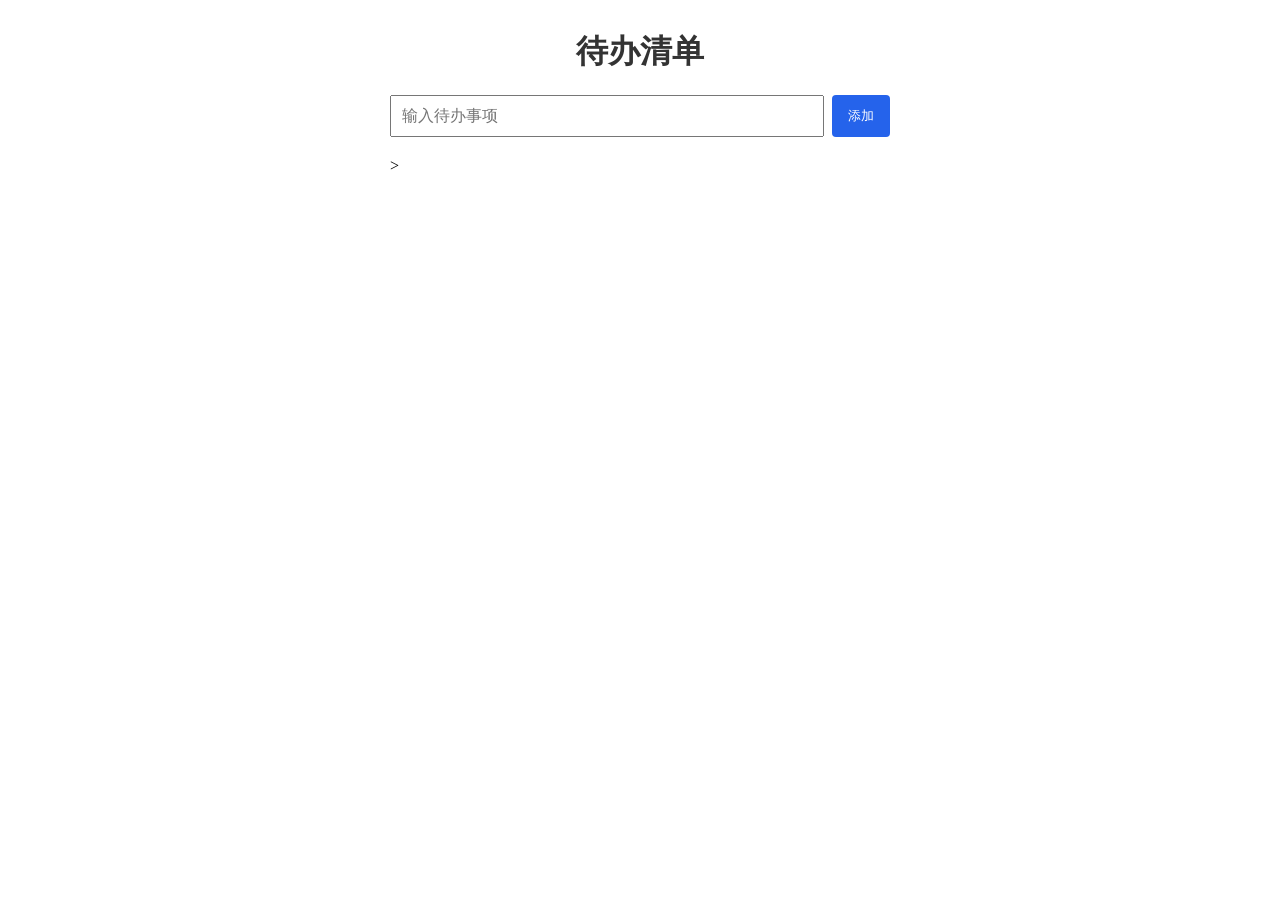
==== commit 331b52de: "第2次：优化页面样式，完善js逻辑" ====
--- a/index.html
+++ b/index.html
@@ -1,952 +1,35 @@
 <!DOCTYPE html>
-<!-- saved from url=(0057)https://www.doubao.com/chat/325512069840386?channel=RHbKR -->
-<html data-theme="light" data-chatapp-style="default" style="--header-height: 56px;"><head><meta http-equiv="Content-Type" content="text/html; charset=UTF-8"><meta name="viewport" content="width=device-width,initial-scale=1,shrink-to-fit=no,viewport-fit=cover,minimum-scale=1,maximum-scale=1,user-scalable=no"><meta http-equiv="x-ua-compatible" content="ie=edge"><meta name="renderer" content="webkit"><meta name="layoutmode" content="standard"><meta name="imagemode" content="force"><meta name="wap-font-scale" content="no"><meta name="format-detection" content="telephone=no"><meta property="og:type" content="website"><meta property="og:title" content="豆包"><meta property="og:description" content="Seedance 2.0 视频生成模型现已全面接入豆包，现在登录即可免费使用！豆包 是你的 AI 聊天智能对话问答助手，写作文案翻译编程工具。豆包为你答疑解惑，提供灵感，辅助创作，也可以和你畅聊任何你感兴趣的话题"><meta property="og:url" content="www.doubao.com"><meta name="description" content="Seedance 2.0 视频生成模型现已全面接入豆包，现在登录即可免费使用！豆包 是你的 AI 聊天智能对话问答助手，写作文案翻译编程工具。豆包为你答疑解惑，提供灵感，辅助创作，也可以和你畅聊任何你感兴趣的话题"><meta name="keywords" content="豆包,Seedance 2.0,AI,AI对话,AI聊天,AI写作,AIGC,AI,AI图片生成"><link nonce="" rel="preconnect" href="https://lf-flow-web-cdn.doubao.com/"><link nonce="" rel="preconnect" href="https://lf3-short.ibytedapm.com/"><link nonce="" rel="dns-prefetch" href="https://lf-flow-web-cdn.doubao.com/"><link nonce="" rel="dns-prefetch" href="https://lf3-short.ibytedapm.com/"><link nonce="" rel="icon" href="https://lf-flow-web-cdn.doubao.com/obj/flow-doubao/doubao/chat/favicon-doubao.png"><link nonce="" href="./index_files/chat.9f04d97d.css" rel="preload" as="style" crossorigin=""><link nonce="" href="./index_files/chat.9f04d97d.css" rel="stylesheet" crossorigin="anonymous"><link nonce="" rel="icon shortcut" href="https://lf-flow-web-cdn.doubao.com/obj/flow-doubao/favicon/new-doubao/64x64.png" sizes="64x64"><link nonce="" rel="icon shortcut" href="https://lf-flow-web-cdn.doubao.com/obj/flow-doubao/favicon/new-doubao/128x128.png" sizes="128x128"><link nonce="" rel="icon shortcut" href="https://lf-flow-web-cdn.doubao.com/obj/flow-doubao/favicon/new-doubao/192x192.png" sizes="192x192"><link nonce="" rel="apple-touch-icon" href="https://lf-flow-web-cdn.doubao.com/obj/flow-doubao/favicon/new-doubao/76x76.png" sizes="76x76"><link nonce="" rel="apple-touch-icon" href="https://lf-flow-web-cdn.doubao.com/obj/flow-doubao/favicon/new-doubao/120x120.png" sizes="120x120"><link nonce="" rel="apple-touch-icon" href="https://lf-flow-web-cdn.doubao.com/obj/flow-doubao/favicon/new-doubao/152x152.png" sizes="152x152"><link nonce="" rel="apple-touch-icon" href="https://lf-flow-web-cdn.doubao.com/obj/flow-doubao/favicon/new-doubao/180x180.png" sizes="180x180"><script>window.gfdatav1={"env":"prod","envName":"prod","runtime":"node","ver":"1.0.12.2343","canary":0,"idc":"lf","region":"cn","vdc":"lf","vregion":"China-North","extra":{"canaryType":null}}</script><script nonce="">if(window.performance&&performance.setResourceTimingBufferSize)try{performance.setResourceTimingBufferSize(800)}catch(e){}</script><script nonce="">
-            ;(function(){
-              window._MODERNJS_ROUTE_MANIFEST = {"routeAssets":{"ai-coding-open-canvas-repo-plugin":{"chunkIds":["52823"],"assets":["static/js/async/ai-coding-open-canvas-repo-plugin.e8a07ef4.js"],"referenceCssAssets":[]},"ai-coding-open-canvas-repo-pre-plugin":{"chunkIds":["35117"],"assets":["static/js/async/ai-coding-open-canvas-repo-pre-plugin.4057da15.js"],"referenceCssAssets":[]},"ai-ppt-push-message-cmd":{"chunkIds":["36551"],"assets":["static/js/async/ai-ppt-push-message-cmd.17e2551e.js"],"referenceCssAssets":[]},"ai-search-skill-chat-input":{"chunkIds":["24579","591"],"assets":["static/js/async/24579.c27487c2.js","static/js/async/ai-search-skill-chat-input.d07e5338.js","static/css/async/ai-search-skill-chat-input.b77975fe.css"],"referenceCssAssets":["static/css/async/ai-search-skill-chat-input.b77975fe.css"]},"ai-sheet-push-message-cmd":{"chunkIds":["30794"],"assets":["static/js/async/ai-sheet-push-message-cmd.9b83aaee.js"],"referenceCssAssets":[]},"ai-space-audio-player":{"chunkIds":["48557","43982"],"assets":["static/js/async/48557.b067410f.js","static/js/async/ai-space-audio-player.91688a70.js","static/css/async/ai-space-audio-player.89e48831.css"],"referenceCssAssets":["static/css/async/ai-space-audio-player.89e48831.css"]},"ai-space-coding-url-parse-plugin":{"chunkIds":["4258"],"assets":["static/js/async/ai-space-coding-url-parse-plugin.ad8388bd.js"],"referenceCssAssets":[]},"ai-space-coding-url-parse-pre-plugin":{"chunkIds":["51948"],"assets":["static/js/async/ai-space-coding-url-parse-pre-plugin.79dcec32.js"],"referenceCssAssets":[]},"ai-space-doccanvasopenurl-url-parse-plugin":{"chunkIds":["26089","93476","99709"],"assets":["static/js/async/26089.c615dfdc.js","static/js/async/93476.9e53cf3c.js","static/js/async/ai-space-doccanvasopenurl-url-parse-plugin.1cb58cbe.js","static/css/async/ai-space-doccanvasopenurl-url-parse-plugin.7cb8c5d3.css"],"referenceCssAssets":["static/css/async/ai-space-doccanvasopenurl-url-parse-plugin.7cb8c5d3.css"]},"ai-space-excelairead-url-parse-plugin":{"chunkIds":["48913","26089","93476","70942"],"assets":["static/js/async/48913.e55ab698.js","static/js/async/26089.c615dfdc.js","static/js/async/93476.9e53cf3c.js","static/js/async/ai-space-excelairead-url-parse-plugin.111d4d1b.js"],"referenceCssAssets":[]},"ai-space-excelairead-url-parse-pre-plugin":{"chunkIds":["48913","11567"],"assets":["static/js/async/48913.e55ab698.js","static/js/async/ai-space-excelairead-url-parse-pre-plugin.5d6c4780.js"],"referenceCssAssets":[]},"ai-space-excelcodeinter-url-parse-plugin":{"chunkIds":["48913","15537"],"assets":["static/js/async/48913.e55ab698.js","static/js/async/ai-space-excelcodeinter-url-parse-plugin.166a83a1.js"],"referenceCssAssets":[]},"ai-space-excelcodeinter-url-parse-pre-plugin":{"chunkIds":["48913","13165"],"assets":["static/js/async/48913.e55ab698.js","static/js/async/ai-space-excelcodeinter-url-parse-pre-plugin.c6e8bd50.js"],"referenceCssAssets":[]},"ai-space-fileairead-url-parse-plugin":{"chunkIds":["48913","43257"],"assets":["static/js/async/48913.e55ab698.js","static/js/async/ai-space-fileairead-url-parse-plugin.19112fd6.js"],"referenceCssAssets":[]},"ai-space-fileairead-url-parse-pre-plugin":{"chunkIds":["48913","96799"],"assets":["static/js/async/48913.e55ab698.js","static/js/async/ai-space-fileairead-url-parse-pre-plugin.0e78173d.js"],"referenceCssAssets":[]},"ai-space-fileaskdoubao-url-parse-plugin":{"chunkIds":["48913","52765"],"assets":["static/js/async/48913.e55ab698.js","static/js/async/ai-space-fileaskdoubao-url-parse-plugin.85756eed.js"],"referenceCssAssets":[]},"ai-space-fileaskdoubao-url-parse-pre-plugin":{"chunkIds":["48913","38351"],"assets":["static/js/async/48913.e55ab698.js","static/js/async/ai-space-fileaskdoubao-url-parse-pre-plugin.277bdcb8.js"],"referenceCssAssets":[]},"ai-space-imageaskdoubao-url-parse-plugin":{"chunkIds":["48913","6293"],"assets":["static/js/async/48913.e55ab698.js","static/js/async/ai-space-imageaskdoubao-url-parse-plugin.25b30dfa.js"],"referenceCssAssets":[]},"ai-space-imagecreate-url-parse-plugin":{"chunkIds":["48913","63494"],"assets":["static/js/async/48913.e55ab698.js","static/js/async/ai-space-imagecreate-url-parse-plugin.ad3814ba.js"],"referenceCssAssets":[]},"ai-space-imagecreate-url-parse-pre-plugin":{"chunkIds":["48913","99002"],"assets":["static/js/async/48913.e55ab698.js","static/js/async/ai-space-imagecreate-url-parse-pre-plugin.1230b94c.js"],"referenceCssAssets":[]},"ai-space-imageedit-url-parse-plugin":{"chunkIds":["48913","57382"],"assets":["static/js/async/48913.e55ab698.js","static/js/async/ai-space-imageedit-url-parse-plugin.81485572.js"],"referenceCssAssets":[]},"ai-space-imageedit-url-parse-pre-plugin":{"chunkIds":["48913","26089","81263"],"assets":["static/js/async/48913.e55ab698.js","static/js/async/26089.c615dfdc.js","static/js/async/ai-space-imageedit-url-parse-pre-plugin.645a3395.js"],"referenceCssAssets":[]},"ai-space-imageeditoraction-url-parse-plugin":{"chunkIds":["40815"],"assets":["static/js/async/ai-space-imageeditoraction-url-parse-plugin.52cfe067.js"],"referenceCssAssets":[]},"ai-space-linkairead-url-parse-plugin":{"chunkIds":["48913","72509"],"assets":["static/js/async/48913.e55ab698.js","static/js/async/ai-space-linkairead-url-parse-plugin.f065aff5.js"],"referenceCssAssets":[]},"ai-space-linkairead-url-parse-pre-plugin":{"chunkIds":["48913","23519"],"assets":["static/js/async/48913.e55ab698.js","static/js/async/ai-space-linkairead-url-parse-pre-plugin.de980e37.js"],"referenceCssAssets":[]},"ai-space-linkaskdoubao-url-parse-plugin":{"chunkIds":["48913","95510"],"assets":["static/js/async/48913.e55ab698.js","static/js/async/ai-space-linkaskdoubao-url-parse-plugin.ad6c77f0.js"],"referenceCssAssets":[]},"ai-space-linkaskdoubao-url-parse-pre-plugin":{"chunkIds":["48913","84290"],"assets":["static/js/async/48913.e55ab698.js","static/js/async/ai-space-linkaskdoubao-url-parse-pre-plugin.750cfa3b.js"],"referenceCssAssets":[]},"ai-space-mediaread-url-parse-plugin":{"chunkIds":["48913","69665"],"assets":["static/js/async/48913.e55ab698.js","static/js/async/ai-space-mediaread-url-parse-plugin.62bd2a6f.js"],"referenceCssAssets":[]},"ai-space-mediaread-url-parse-pre-plugin":{"chunkIds":["48913","4942"],"assets":["static/js/async/48913.e55ab698.js","static/js/async/ai-space-mediaread-url-parse-pre-plugin.7dafa6b6.js"],"referenceCssAssets":[]},"ai-space-minutemetting-url-parse-plugin":{"chunkIds":["26089","22712"],"assets":["static/js/async/26089.c615dfdc.js","static/css/async/ai-space-minutemetting-url-parse-plugin.7cb8c5d3.css","static/js/async/ai-space-minutemetting-url-parse-plugin.937359c3.js"],"referenceCssAssets":["static/css/async/ai-space-minutemetting-url-parse-plugin.7cb8c5d3.css"]},"ai-space-minutes-metting-parse-pre-plugin":{"chunkIds":["12775"],"assets":["static/js/async/ai-space-minutes-metting-parse-pre-plugin.518db934.js"],"referenceCssAssets":[]},"ai-space-video-player":{"chunkIds":["51701","48557","24304","69393","41073","36904"],"assets":["static/js/async/51701.3e837803.js","static/js/async/48557.b067410f.js","static/js/async/24304.340abe77.js","static/js/async/69393.3f70587b.js","static/js/async/41073.440eec07.js","static/js/async/ai-space-video-player.b853cdf0.js","static/css/async/ai-space-video-player.da098ef7.css"],"referenceCssAssets":["static/css/async/ai-space-video-player.da098ef7.css"]},"ai-space-wordfileread-url-parse-plugin":{"chunkIds":["48913","61906"],"assets":["static/js/async/48913.e55ab698.js","static/js/async/ai-space-wordfileread-url-parse-plugin.15710c9f.js"],"referenceCssAssets":[]},"ai-space-wordfileread-url-parse-pre-plugin":{"chunkIds":["48913","47742"],"assets":["static/js/async/48913.e55ab698.js","static/js/async/ai-space-wordfileread-url-parse-pre-plugin.1ebb341b.js"],"referenceCssAssets":[]},"aispace-input-feishu-filelist-modal":{"chunkIds":["54784","24336","10908","11652","78833","25820","86622","34727","11096","50535"],"assets":["static/js/async/54784.58b262b0.js","static/js/async/24336.12ec9260.js","static/js/async/10908.a3d6f427.js","static/js/async/11652.46759602.js","static/js/async/78833.dbc05446.js","static/js/async/25820.a3374c29.js","static/js/async/86622.21ae6aef.js","static/js/async/34727.0df6d431.js","static/js/async/11096.0f04b2cf.js","static/css/async/aispace-input-feishu-filelist-modal.2b57409e.css","static/js/async/aispace-input-feishu-filelist-modal.1dd70b12.js"],"referenceCssAssets":["static/css/async/aispace-input-feishu-filelist-modal.2b57409e.css"]},"aispace-input-filelist-modal":{"chunkIds":["24336","2100","34727","38418"],"assets":["static/js/async/24336.12ec9260.js","static/js/async/2100.26e89641.js","static/js/async/34727.0df6d431.js","static/css/async/aispace-input-filelist-modal.b5d1a64a.css","static/js/async/aispace-input-filelist-modal.5c1e7d5d.js"],"referenceCssAssets":["static/css/async/aispace-input-filelist-modal.b5d1a64a.css"]},"application-list-sortable":{"chunkIds":["89471","26089","3247"],"assets":["static/js/async/89471.0f906c1e.js","static/js/async/26089.c615dfdc.js","static/js/async/application-list-sortable.e1ce9fb0.js"],"referenceCssAssets":[]},"async-after-interactive":{"chunkIds":["68612","5486","26089","93476","17030","57431","83293","62082","87048"],"assets":["static/js/async/68612.b13f2221.js","static/js/async/5486.a3614847.js","static/js/async/26089.c615dfdc.js","static/js/async/93476.9e53cf3c.js","static/js/async/17030.b77ab3f4.js","static/js/async/57431.48a79a23.js","static/js/async/83293.6f21f53a.js","static/js/async/62082.942295e5.js","static/js/async/async-after-interactive.df25a9a3.js","static/css/async/async-after-interactive.8e931480.css"],"referenceCssAssets":["static/css/async/async-after-interactive.8e931480.css"]},"async-after-interactive-ai-creation-guidance":{"chunkIds":["43361","77313","51701","48557","69393","26089","35556","15933"],"assets":["static/js/lib-react.0a342271.js","static/js/async/77313.364e09ee.js","static/js/async/51701.3e837803.js","static/js/async/48557.b067410f.js","static/js/async/69393.3f70587b.js","static/js/async/26089.c615dfdc.js","static/js/async/35556.93f36375.js","static/js/async/async-after-interactive-ai-creation-guidance.9ea7b702.js","static/css/async/async-after-interactive-ai-creation-guidance.462c2ca9.css"],"referenceCssAssets":["static/css/async/async-after-interactive-ai-creation-guidance.462c2ca9.css"]},"async-after-interactive-bot-settings":{"chunkIds":["99241"],"assets":["static/js/async/async-after-interactive-bot-settings.ce20c922.js"],"referenceCssAssets":[]},"async-after-interactive-docx-guidance":{"chunkIds":["54784","24336","76648","26089","93476","11652","78833","25820","9096","5693","1691","32001","55100","67133","41603","2459","26127","3693","48718"],"assets":["static/js/async/54784.58b262b0.js","static/js/async/24336.12ec9260.js","static/js/async/76648.2a5b262f.js","static/js/async/26089.c615dfdc.js","static/js/async/93476.9e53cf3c.js","static/js/async/11652.46759602.js","static/js/async/78833.dbc05446.js","static/js/async/25820.a3374c29.js","static/js/async/9096.df936bce.js","static/js/async/5693.32e0c174.js","static/js/async/1691.44a26df7.js","static/js/async/32001.4ed9aa26.js","static/js/async/55100.c11cee54.js","static/js/async/67133.de045662.js","static/js/async/41603.ae7a547f.js","static/js/async/2459.cd6552ec.js","static/js/async/26127.85b62e8c.js","static/js/async/3693.4c1be6bd.js","static/js/async/async-after-interactive-docx-guidance.5e7ebbb4.js","static/css/async/async-after-interactive-docx-guidance.76e94aa0.css"],"referenceCssAssets":["static/css/async/async-after-interactive-docx-guidance.76e94aa0.css"]},"async-after-interactive-event-tracker":{"chunkIds":["26089","93476","38237"],"assets":["static/js/async/26089.c615dfdc.js","static/js/async/93476.9e53cf3c.js","static/js/async/async-after-interactive-event-tracker.d22b98f8.js"],"referenceCssAssets":[]},"async-after-interactive-layout":{"chunkIds":["43361","78918","11964","26089","11652","42956","54587","71008","89337"],"assets":["static/js/lib-react.0a342271.js","static/js/async/78918.694610f0.js","static/js/async/11964.55a5bbe9.js","static/js/async/26089.c615dfdc.js","static/js/async/11652.46759602.js","static/js/async/42956.2158cc10.js","static/js/async/54587.dd1c6073.js","static/js/async/71008.a979ba96.js","static/js/async/async-after-interactive-layout.8a223178.js","static/css/async/async-after-interactive-layout.ea8b547d.css"],"referenceCssAssets":["static/css/async/async-after-interactive-layout.ea8b547d.css"]},"async-agent-message-lifecycle":{"chunkIds":["93476","55187"],"assets":["static/js/async/93476.9e53cf3c.js","static/js/async/async-agent-message-lifecycle.3f8e38f1.js"],"referenceCssAssets":[]},"async-agent-message-lifecycle-matcher":{"chunkIds":["93476","74067"],"assets":["static/js/async/93476.9e53cf3c.js","static/js/async/async-agent-message-lifecycle-matcher.a4bf82b5.js"],"referenceCssAssets":[]},"async-agent-thread-message-lifecycle":{"chunkIds":["34389"],"assets":["static/js/async/async-agent-thread-message-lifecycle.ef36a7c3.js"],"referenceCssAssets":[]},"async-business-feed":{"chunkIds":["92329","68011","26089","93476","63108","57288"],"assets":["static/js/async/92329.0a23f5e7.js","static/js/async/68011.2afa9b0a.js","static/js/async/26089.c615dfdc.js","static/js/async/93476.9e53cf3c.js","static/js/async/63108.e45f820c.js","static/css/async/async-business-feed.563f5e5e.css","static/js/async/async-business-feed.f6503b83.js"],"referenceCssAssets":["static/css/async/async-business-feed.563f5e5e.css"]},"async-business-input-engine":{"chunkIds":["77313","26089","38977","30658"],"assets":["static/js/async/77313.364e09ee.js","static/js/async/26089.c615dfdc.js","static/js/async/38977.32546213.js","static/js/async/async-business-input-engine.45abc5a3.js","static/css/async/async-business-input-engine.0d5ba485.css"],"referenceCssAssets":["static/css/async/async-business-input-engine.0d5ba485.css"]},"async-business-input-engine-submit":{"chunkIds":["96324","87550","26089","93476","34388","2122"],"assets":["static/js/async/96324.b01194f4.js","static/css/async/87550.1a722491.css","static/js/async/87550.16246206.js","static/js/async/26089.c615dfdc.js","static/js/async/93476.9e53cf3c.js","static/js/async/34388.1442923e.js","static/css/async/async-business-input-engine-submit.4c56a475.css","static/js/async/async-business-input-engine-submit.bea5bf59.js"],"referenceCssAssets":["static/css/async/87550.1a722491.css","static/css/async/async-business-input-engine-submit.4c56a475.css"]},"async-business-input-engine-upload":{"chunkIds":["26089","84279"],"assets":["static/js/async/26089.c615dfdc.js","static/js/async/async-business-input-engine-upload.92969af2.js"],"referenceCssAssets":[]},"async-business-input-mode-select":{"chunkIds":["43361","26089","90897","32786"],"assets":["static/js/lib-react.0a342271.js","static/js/async/26089.c615dfdc.js","static/js/async/90897.85928109.js","static/css/async/async-business-input-mode-select.88ee66d7.css","static/js/async/async-business-input-mode-select.40027f2e.js"],"referenceCssAssets":["static/css/async/async-business-input-mode-select.88ee66d7.css"]},"async-business-input-tool-button":{"chunkIds":["43361","54784","78918","24336","20812","68612","13296","5341","26089","93476","11652","78833","25820","5693","32007","1691","38977","42177","30939","22819"],"assets":["static/js/lib-react.0a342271.js","static/js/async/54784.58b262b0.js","static/js/async/78918.694610f0.js","static/js/async/24336.12ec9260.js","static/js/async/20812.9ff7b692.js","static/js/async/68612.b13f2221.js","static/js/async/13296.17ce20f5.js","static/js/async/5341.8c4c5b9e.js","static/js/async/26089.c615dfdc.js","static/js/async/93476.9e53cf3c.js","static/js/async/11652.46759602.js","static/js/async/78833.dbc05446.js","static/js/async/25820.a3374c29.js","static/js/async/5693.32e0c174.js","static/js/async/32007.baa17297.js","static/js/async/1691.44a26df7.js","static/js/async/38977.32546213.js","static/js/async/42177.5a8af0ed.js","static/js/async/30939.25191aaf.js","static/js/async/async-business-input-tool-button.46b9611d.js","static/css/async/async-business-input-tool-button.35395b08.css"],"referenceCssAssets":["static/css/async/async-business-input-tool-button.35395b08.css"]},"async-business-layout":{"chunkIds":["43361","78918","76633","11964","92329","68011","26089","93476","11652","79686","42956","54587","63108","71008","35556","36460","14925"],"assets":["static/js/lib-react.0a342271.js","static/js/async/78918.694610f0.js","static/js/async/76633.1944276e.js","static/js/async/11964.55a5bbe9.js","static/js/async/92329.0a23f5e7.js","static/js/async/68011.2afa9b0a.js","static/js/async/26089.c615dfdc.js","static/js/async/93476.9e53cf3c.js","static/js/async/11652.46759602.js","static/js/async/79686.56e9e6b9.js","static/js/async/42956.2158cc10.js","static/js/async/54587.dd1c6073.js","static/js/async/63108.e45f820c.js","static/js/async/71008.a979ba96.js","static/js/async/35556.93f36375.js","static/js/async/36460.c700fcd2.js","static/css/async/async-business-layout.58078aec.css","static/js/async/async-business-layout.43c4bd08.js"],"referenceCssAssets":["static/css/async/async-business-layout.58078aec.css"]},"async-business-skill-bar":{"chunkIds":["54784","24336","26089","93476","11652","78833","25820","9096","5693","1691","32001","2459","18910"],"assets":["static/js/async/54784.58b262b0.js","static/js/async/24336.12ec9260.js","static/js/async/26089.c615dfdc.js","static/js/async/93476.9e53cf3c.js","static/js/async/11652.46759602.js","static/js/async/78833.dbc05446.js","static/js/async/25820.a3374c29.js","static/js/async/9096.df936bce.js","static/js/async/5693.32e0c174.js","static/js/async/1691.44a26df7.js","static/js/async/32001.4ed9aa26.js","static/js/async/2459.cd6552ec.js","static/js/async/async-business-skill-bar.a6898c15.js","static/css/async/async-business-skill-bar.04243371.css"],"referenceCssAssets":["static/css/async/async-business-skill-bar.04243371.css"]},"async-business-skill-bar-matcher":{"chunkIds":["50349"],"assets":["static/js/async/async-business-skill-bar-matcher.3a7b851c.js"],"referenceCssAssets":[]},"async-canvas-academic-search":{"chunkIds":["48697","26089","75949"],"assets":["static/js/async/48697.130b5aa3.js","static/js/async/26089.c615dfdc.js","static/css/async/async-canvas-academic-search.4d4844d8.css","static/js/async/async-canvas-academic-search.b07f3154.js"],"referenceCssAssets":["static/css/async/async-canvas-academic-search.4d4844d8.css"]},"async-canvas-ai-ppt":{"chunkIds":["45160","53209","8647","13533","26089","93476","99569","38183","45008"],"assets":["static/js/async/45160.bd692858.js","static/js/async/53209.c0e6d05b.js","static/js/async/8647.9610ccdb.js","static/js/async/13533.123a8c88.js","static/js/async/26089.c615dfdc.js","static/js/async/93476.9e53cf3c.js","static/js/async/99569.c26329e8.js","static/js/async/38183.e00ee1a9.js","static/js/async/async-canvas-ai-ppt.f43a0024.js","static/css/async/async-canvas-ai-ppt.7ea57e40.css"],"referenceCssAssets":["static/css/async/async-canvas-ai-ppt.7ea57e40.css"]},"async-canvas-ai-ppt-outline":{"chunkIds":["77390","4593","4349","24524","20812","62004","26089","21945","83799","99569","65810"],"assets":["static/js/async/77390.a01d3dd6.js","static/js/async/4593.0ecfbf11.js","static/js/async/4349.6f39dbd8.js","static/js/async/24524.3f38c228.js","static/js/async/20812.9ff7b692.js","static/js/async/62004.e4fdd46d.js","static/js/async/26089.c615dfdc.js","static/js/async/21945.a8f1feb9.js","static/js/async/83799.bbb40711.js","static/js/async/99569.c26329e8.js","static/js/async/async-canvas-ai-ppt-outline.da9ff216.js","static/css/async/async-canvas-ai-ppt-outline.067b954e.css"],"referenceCssAssets":["static/css/async/async-canvas-ai-ppt-outline.067b954e.css"]},"async-canvas-ai-ppt-slide":{"chunkIds":["43361","54784","20812","97485","66603","43903","58313","68283","26089","93476","11652","78833","25820","9096","538","45534","52141","91364","2236","34452","35001"],"assets":["static/js/lib-react.0a342271.js","static/js/async/54784.58b262b0.js","static/js/async/20812.9ff7b692.js","static/js/async/97485.74797318.js","static/js/async/66603.8dfa23cb.js","static/js/async/43903.46012d32.js","static/js/async/58313.3e1ec52b.js","static/js/async/68283.b9fabc12.js","static/js/async/26089.c615dfdc.js","static/js/async/93476.9e53cf3c.js","static/js/async/11652.46759602.js","static/js/async/78833.dbc05446.js","static/js/async/25820.a3374c29.js","static/js/async/9096.df936bce.js","static/js/async/538.6a281ca0.js","static/js/async/45534.add5be21.js","static/js/async/52141.3ba9b187.js","static/js/async/91364.80e36f1e.js","static/js/async/2236.0b1e2ab8.js","static/js/async/34452.d7101f25.js","static/css/async/async-canvas-ai-ppt-slide.80fb48a0.css","static/js/async/async-canvas-ai-ppt-slide.0da7315a.js"],"referenceCssAssets":["static/css/async/async-canvas-ai-ppt-slide.80fb48a0.css"]},"async-canvas-ai-ppt-template":{"chunkIds":["54784","97485","66603","58313","26089","11652","78833","25820","9096","538","91364","2236","34452","13028"],"assets":["static/js/async/54784.58b262b0.js","static/js/async/97485.74797318.js","static/js/async/66603.8dfa23cb.js","static/js/async/58313.3e1ec52b.js","static/js/async/26089.c615dfdc.js","static/js/async/11652.46759602.js","static/js/async/78833.dbc05446.js","static/js/async/25820.a3374c29.js","static/js/async/9096.df936bce.js","static/js/async/538.6a281ca0.js","static/js/async/91364.80e36f1e.js","static/js/async/2236.0b1e2ab8.js","static/js/async/34452.d7101f25.js","static/js/async/async-canvas-ai-ppt-template.975cd68b.js","static/css/async/async-canvas-ai-ppt-template.977cb7d9.css"],"referenceCssAssets":["static/css/async/async-canvas-ai-ppt-template.977cb7d9.css"]},"async-canvas-ai-sheet":{"chunkIds":["43361","54784","45160","20812","97485","66603","70440","60503","43903","58313","26089","93476","11652","78833","25820","9096","11055","538","83268","45534","52141","91364","25234","56437","98425","56877","41945"],"assets":["static/js/lib-react.0a342271.js","static/js/async/54784.58b262b0.js","static/js/async/45160.bd692858.js","static/js/async/20812.9ff7b692.js","static/js/async/97485.74797318.js","static/js/async/66603.8dfa23cb.js","static/css/async/70440.f7935f44.css","static/js/async/70440.51def1d6.js","static/js/async/60503.fbc0e01f.js","static/js/async/43903.46012d32.js","static/js/async/58313.3e1ec52b.js","static/js/async/26089.c615dfdc.js","static/js/async/93476.9e53cf3c.js","static/js/async/11652.46759602.js","static/js/async/78833.dbc05446.js","static/js/async/25820.a3374c29.js","static/js/async/9096.df936bce.js","static/js/async/11055.03ce6aa9.js","static/js/async/538.6a281ca0.js","static/js/async/83268.9b9a3e15.js","static/js/async/45534.add5be21.js","static/js/async/52141.3ba9b187.js","static/js/async/91364.80e36f1e.js","static/js/async/25234.a7113205.js","static/js/async/56437.36dfc9f9.js","static/js/async/98425.bbb954f6.js","static/js/async/56877.d2f2070d.js","static/css/async/56877.425de4a7.css","static/js/async/async-canvas-ai-sheet.d9b3ce48.js","static/css/async/async-canvas-ai-sheet.d0c9f3eb.css"],"referenceCssAssets":["static/css/async/70440.f7935f44.css","static/css/async/56877.425de4a7.css","static/css/async/async-canvas-ai-sheet.d0c9f3eb.css"]},"async-canvas-code":{"chunkIds":["6976","78918","48913","44923","53209","8647","89471","54400","937","33199","82141","76716","57861","26089","93476","9621","66057"],"assets":["static/js/async/6976.3228eaab.js","static/js/async/78918.694610f0.js","static/js/async/48913.e55ab698.js","static/js/async/44923.f8b32b2c.js","static/js/async/53209.c0e6d05b.js","static/js/async/8647.9610ccdb.js","static/js/async/89471.0f906c1e.js","static/js/async/54400.ad5b1f9d.js","static/css/async/54400.643b779d.css","static/js/async/937.402d14e4.js","static/js/async/33199.454ac658.js","static/css/async/82141.493b1bff.css","static/js/async/82141.5a5b8cb0.js","static/js/async/76716.2839c18f.js","static/js/async/57861.1b1f0977.js","static/js/async/26089.c615dfdc.js","static/js/async/93476.9e53cf3c.js","static/js/async/9621.1b86127c.js","static/css/async/async-canvas-code.c5a8ff1b.css","static/js/async/async-canvas-code.a9890d8a.js"],"referenceCssAssets":["static/css/async/54400.643b779d.css","static/css/async/82141.493b1bff.css","static/css/async/async-canvas-code.c5a8ff1b.css"]},"async-canvas-code-tool":{"chunkIds":["53209","8647","93476","53762"],"assets":["static/js/async/53209.c0e6d05b.js","static/js/async/8647.9610ccdb.js","static/js/async/93476.9e53cf3c.js","static/js/async/async-canvas-code-tool.452d161e.js","static/css/async/async-canvas-code-tool.f8e9abe7.css"],"referenceCssAssets":["static/css/async/async-canvas-code-tool.f8e9abe7.css"]},"async-canvas-data-analysis":{"chunkIds":["53209","8647","26089","93476","62695"],"assets":["static/js/async/53209.c0e6d05b.js","static/js/async/8647.9610ccdb.js","static/js/async/26089.c615dfdc.js","static/js/async/93476.9e53cf3c.js","static/js/async/async-canvas-data-analysis.aeba64b9.js","static/css/async/async-canvas-data-analysis.2a657c2b.css"],"referenceCssAssets":["static/css/async/async-canvas-data-analysis.2a657c2b.css"]},"async-canvas-general-agent-code":{"chunkIds":["77390","4593","4349","24524","6976","20812","62004","53209","8647","33199","26089","21945","83799","33097","3460"],"assets":["static/js/async/77390.a01d3dd6.js","static/js/async/4593.0ecfbf11.js","static/js/async/4349.6f39dbd8.js","static/js/async/24524.3f38c228.js","static/js/async/6976.3228eaab.js","static/js/async/20812.9ff7b692.js","static/js/async/62004.e4fdd46d.js","static/js/async/53209.c0e6d05b.js","static/js/async/8647.9610ccdb.js","static/js/async/33199.454ac658.js","static/js/async/26089.c615dfdc.js","static/js/async/21945.a8f1feb9.js","static/js/async/83799.bbb40711.js","static/js/async/33097.0b1caf86.js","static/css/async/async-canvas-general-agent-code.7b45e937.css","static/js/async/async-canvas-general-agent-code.e564553b.js"],"referenceCssAssets":["static/css/async/async-canvas-general-agent-code.7b45e937.css"]},"async-canvas-image":{"chunkIds":["43361","4593","6976","20812","51701","96324","48557","98152","69393","71121","46510","42105","46344","77650","24525","26089","93476","91406","54792","8389","67133","42177","85580","63884","13624","34388","60630","64543"],"assets":["static/js/lib-react.0a342271.js","static/js/async/4593.0ecfbf11.js","static/js/async/6976.3228eaab.js","static/js/async/20812.9ff7b692.js","static/js/async/51701.3e837803.js","static/js/async/96324.b01194f4.js","static/js/async/48557.b067410f.js","static/js/async/98152.b46ca103.js","static/js/async/69393.3f70587b.js","static/js/async/71121.acaab93b.js","static/js/async/46510.4d144c48.js","static/js/async/42105.213edf31.js","static/js/async/46344.37487ff6.js","static/js/async/77650.c2642979.js","static/js/async/24525.8b425124.js","static/js/async/26089.c615dfdc.js","static/js/async/93476.9e53cf3c.js","static/js/async/91406.dfd3e53e.js","static/js/async/54792.34a7bbd1.js","static/js/async/8389.170e06e1.js","static/js/async/67133.de045662.js","static/js/async/42177.5a8af0ed.js","static/js/async/85580.2f414b77.js","static/js/async/63884.4f39e773.js","static/css/async/13624.dd426e31.css","static/js/async/13624.cfa0bf13.js","static/js/async/34388.1442923e.js","static/js/async/60630.a7eec3e3.js","static/js/async/async-canvas-image.d52cd777.js","static/css/async/async-canvas-image.6159f078.css"],"referenceCssAssets":["static/css/async/13624.dd426e31.css","static/css/async/async-canvas-image.6159f078.css"]},"async-canvas-media":{"chunkIds":["92811","26089","68472"],"assets":["static/js/async/92811.9c6400ab.js","static/js/async/26089.c615dfdc.js","static/js/async/async-canvas-media.3f48755f.js","static/css/async/async-canvas-media.d79a3893.css"],"referenceCssAssets":["static/css/async/async-canvas-media.d79a3893.css"]},"async-canvas-miaoda-matchers":{"chunkIds":["30438"],"assets":["static/js/async/async-canvas-miaoda-matchers.f654a41a.js"],"referenceCssAssets":[]},"async-canvas-minutes":{"chunkIds":["77390","4593","4349","24524","62004","48557","82227","92811","26089","21945","83799","2444"],"assets":["static/js/async/77390.a01d3dd6.js","static/js/async/4593.0ecfbf11.js","static/js/async/4349.6f39dbd8.js","static/js/async/24524.3f38c228.js","static/js/async/62004.e4fdd46d.js","static/js/async/48557.b067410f.js","static/js/async/82227.3dd429fb.js","static/js/async/92811.9c6400ab.js","static/js/async/26089.c615dfdc.js","static/js/async/21945.a8f1feb9.js","static/js/async/83799.bbb40711.js","static/css/async/async-canvas-minutes.23347c8c.css","static/js/async/async-canvas-minutes.fa47238a.js"],"referenceCssAssets":["static/css/async/async-canvas-minutes.23347c8c.css"]},"async-canvas-ppt":{"chunkIds":["26089","24813"],"assets":["static/js/async/26089.c615dfdc.js","static/js/async/async-canvas-ppt.3e25619b.js","static/css/async/async-canvas-ppt.b1434256.css"],"referenceCssAssets":["static/css/async/async-canvas-ppt.b1434256.css"]},"async-canvas-read":{"chunkIds":["45160","937","3984","26089","93476","53490","5343","32906"],"assets":["static/js/async/45160.bd692858.js","static/js/async/937.402d14e4.js","static/js/async/3984.b810012c.js","static/js/async/26089.c615dfdc.js","static/js/async/93476.9e53cf3c.js","static/js/async/53490.5b6030d1.js","static/js/async/5343.7605dacf.js","static/css/async/async-canvas-read.0164a858.css","static/js/async/async-canvas-read.20a8435c.js"],"referenceCssAssets":["static/css/async/async-canvas-read.0164a858.css"]},"async-canvas-search":{"chunkIds":["26089","91406","99264"],"assets":["static/js/async/26089.c615dfdc.js","static/js/async/91406.dfd3e53e.js","static/css/async/async-canvas-search.04a0b64d.css","static/js/async/async-canvas-search.bb35cfdf.js"],"referenceCssAssets":["static/css/async/async-canvas-search.04a0b64d.css"]},"async-canvas-super-task":{"chunkIds":["77390","66795","4593","4349","24524","6976","3688","45160","20812","62004","53209","8647","53017","937","33199","22541","85252","26089","93476","21945","83799","38842","99569","53490","9621","5343","33097","40678","38781","77676"],"assets":["static/js/async/77390.a01d3dd6.js","static/js/async/66795.16bffe7c.js","static/js/async/4593.0ecfbf11.js","static/js/async/4349.6f39dbd8.js","static/js/async/24524.3f38c228.js","static/js/async/6976.3228eaab.js","static/js/async/3688.0fa70b4a.js","static/js/async/45160.bd692858.js","static/js/async/20812.9ff7b692.js","static/js/async/62004.e4fdd46d.js","static/js/async/53209.c0e6d05b.js","static/js/async/8647.9610ccdb.js","static/js/async/53017.912a2f68.js","static/js/async/937.402d14e4.js","static/js/async/33199.454ac658.js","static/css/async/22541.c19e1c75.css","static/js/async/22541.66b165db.js","static/js/async/85252.9acc28b2.js","static/js/async/26089.c615dfdc.js","static/js/async/93476.9e53cf3c.js","static/js/async/21945.a8f1feb9.js","static/js/async/83799.bbb40711.js","static/js/async/38842.41c8cc8a.js","static/js/async/99569.c26329e8.js","static/js/async/53490.5b6030d1.js","static/js/async/9621.1b86127c.js","static/js/async/5343.7605dacf.js","static/js/async/33097.0b1caf86.js","static/js/async/40678.8f54da74.js","static/css/async/40678.7799ba01.css","static/js/async/38781.f63b9a01.js","static/css/async/async-canvas-super-task.09bb69d9.css","static/js/async/async-canvas-super-task.2823ff37.js"],"referenceCssAssets":["static/css/async/22541.c19e1c75.css","static/css/async/40678.7799ba01.css","static/css/async/async-canvas-super-task.09bb69d9.css"]},"async-canvas-video":{"chunkIds":["43361","4593","6976","20812","51701","96324","48557","98152","69393","71121","46510","42105","77650","26089","93476","91406","54792","8389","42177","85580","63884","13624","34388","60630","93289"],"assets":["static/js/lib-react.0a342271.js","static/js/async/4593.0ecfbf11.js","static/js/async/6976.3228eaab.js","static/js/async/20812.9ff7b692.js","static/js/async/51701.3e837803.js","static/js/async/96324.b01194f4.js","static/js/async/48557.b067410f.js","static/js/async/98152.b46ca103.js","static/js/async/69393.3f70587b.js","static/js/async/71121.acaab93b.js","static/js/async/46510.4d144c48.js","static/js/async/42105.213edf31.js","static/js/async/77650.c2642979.js","static/js/async/26089.c615dfdc.js","static/js/async/93476.9e53cf3c.js","static/js/async/91406.dfd3e53e.js","static/js/async/54792.34a7bbd1.js","static/js/async/8389.170e06e1.js","static/js/async/42177.5a8af0ed.js","static/js/async/85580.2f414b77.js","static/js/async/63884.4f39e773.js","static/css/async/13624.dd426e31.css","static/js/async/13624.cfa0bf13.js","static/js/async/34388.1442923e.js","static/js/async/60630.a7eec3e3.js","static/js/async/async-canvas-video.b1cc240e.js","static/css/async/async-canvas-video.4cca08b1.css"],"referenceCssAssets":["static/css/async/13624.dd426e31.css","static/css/async/async-canvas-video.4cca08b1.css"]},"async-canvas-write":{"chunkIds":["54784","24336","26089","93476","11652","78833","25820","5693","1691","8034"],"assets":["static/js/async/54784.58b262b0.js","static/js/async/24336.12ec9260.js","static/js/async/26089.c615dfdc.js","static/js/async/93476.9e53cf3c.js","static/js/async/11652.46759602.js","static/js/async/78833.dbc05446.js","static/js/async/25820.a3374c29.js","static/js/async/5693.32e0c174.js","static/js/async/1691.44a26df7.js","static/js/async/async-canvas-write.20a36420.js","static/css/async/async-canvas-write.de9e12f0.css"],"referenceCssAssets":["static/css/async/async-canvas-write.de9e12f0.css"]},"async-chat-speech":{"chunkIds":["93476","79686","52369","67015"],"assets":["static/js/async/93476.9e53cf3c.js","static/js/async/79686.56e9e6b9.js","static/js/async/52369.5778dbbf.js","static/js/async/async-chat-speech.28d0fced.js","static/css/async/async-chat-speech.a70cc0ca.css"],"referenceCssAssets":["static/css/async/async-chat-speech.a70cc0ca.css"]},"async-credit-content-block":{"chunkIds":["78918","26089","83681"],"assets":["static/js/async/78918.694610f0.js","static/js/async/26089.c615dfdc.js","static/js/async/async-credit-content-block.a7d9fe20.js","static/css/async/async-credit-content-block.5b65b010.css"],"referenceCssAssets":["static/css/async/async-credit-content-block.5b65b010.css"]},"async-fallback-logics":{"chunkIds":["50111"],"assets":["static/js/async/async-fallback-logics.20ee7972.js"],"referenceCssAssets":[]},"async-flow-chat-error-fallback":{"chunkIds":["70865"],"assets":["static/js/async/async-flow-chat-error-fallback.b114507c.js","static/css/async/async-flow-chat-error-fallback.80f3fb3c.css"],"referenceCssAssets":["static/css/async/async-flow-chat-error-fallback.80f3fb3c.css"]},"async-general-banner-message-list-lifecycle":{"chunkIds":["93476","71450"],"assets":["static/js/async/93476.9e53cf3c.js","static/js/async/async-general-banner-message-list-lifecycle.74d9c8fb.js"],"referenceCssAssets":[]},"async-infra-guidance-input":{"chunkIds":["68612","46344","9644","36678","26089","93476","67133","3693","92702","48684"],"assets":["static/js/async/68612.b13f2221.js","static/js/async/46344.37487ff6.js","static/css/async/9644.b611ee5e.css","static/js/async/36678.dca4d92c.js","static/js/async/26089.c615dfdc.js","static/js/async/93476.9e53cf3c.js","static/js/async/67133.de045662.js","static/js/async/3693.4c1be6bd.js","static/js/async/92702.b8e04a79.js","static/css/async/async-infra-guidance-input.56a6a688.css","static/js/async/async-infra-guidance-input.18c18a62.js"],"referenceCssAssets":["static/css/async/9644.b611ee5e.css","static/css/async/async-infra-guidance-input.56a6a688.css"]},"async-infra-input":{"chunkIds":["26089","38227"],"assets":["static/js/async/26089.c615dfdc.js","static/js/async/async-infra-input.273a125c.js"],"referenceCssAssets":[]},"async-infra-input-tool-button":{"chunkIds":["76842"],"assets":["static/js/async/async-infra-input-tool-button.0a41cd68.js"],"referenceCssAssets":[]},"async-infra-input-tool-menu-option":{"chunkIds":["54784","24336","20812","68612","13296","5341","26089","93476","11652","78833","25820","5693","1691","38977","42177","2100","30939","24352"],"assets":["static/js/async/54784.58b262b0.js","static/js/async/24336.12ec9260.js","static/js/async/20812.9ff7b692.js","static/js/async/68612.b13f2221.js","static/js/async/13296.17ce20f5.js","static/js/async/5341.8c4c5b9e.js","static/js/async/26089.c615dfdc.js","static/js/async/93476.9e53cf3c.js","static/js/async/11652.46759602.js","static/js/async/78833.dbc05446.js","static/js/async/25820.a3374c29.js","static/js/async/5693.32e0c174.js","static/js/async/1691.44a26df7.js","static/js/async/38977.32546213.js","static/js/async/42177.5a8af0ed.js","static/js/async/2100.26e89641.js","static/js/async/30939.25191aaf.js","static/js/async/async-infra-input-tool-menu-option.dbd6622a.js","static/css/async/async-infra-input-tool-menu-option.d26b80e6.css"],"referenceCssAssets":["static/css/async/async-infra-input-tool-menu-option.d26b80e6.css"]},"async-infra-message":{"chunkIds":["43361","77390","4593","4349","24524","77313","44923","62004","51701","24304","26419","16851","90407","96943","26089","93476","91406","21945","83799","79686","3882","66098","2","15224","71463","28256","86197","69733","81922"],"assets":["static/js/lib-react.0a342271.js","static/js/async/77390.a01d3dd6.js","static/js/async/4593.0ecfbf11.js","static/js/async/4349.6f39dbd8.js","static/js/async/24524.3f38c228.js","static/js/async/77313.364e09ee.js","static/js/async/44923.f8b32b2c.js","static/js/async/62004.e4fdd46d.js","static/js/async/51701.3e837803.js","static/js/async/24304.340abe77.js","static/js/async/26419.6581db9d.js","static/js/async/16851.f20d2777.js","static/js/async/90407.b03f8182.js","static/js/async/96943.8aa64a41.js","static/js/async/26089.c615dfdc.js","static/js/async/93476.9e53cf3c.js","static/js/async/91406.dfd3e53e.js","static/js/async/21945.a8f1feb9.js","static/js/async/83799.bbb40711.js","static/js/async/79686.56e9e6b9.js","static/js/async/3882.1411606f.js","static/css/async/66098.41e8e388.css","static/js/async/66098.89abb97d.js","static/js/async/2.ace48f1b.js","static/js/async/15224.98ce4cf9.js","static/js/async/71463.31fe0bbd.js","static/js/async/28256.84f620d9.js","static/css/async/86197.59ff3d0d.css","static/js/async/69733.68924ab9.js","static/js/async/async-infra-message.e035d131.js","static/css/async/async-infra-message.16a0ef0f.css"],"referenceCssAssets":["static/css/async/66098.41e8e388.css","static/css/async/86197.59ff3d0d.css","static/css/async/async-infra-message.16a0ef0f.css"]},"async-infra-message-action":{"chunkIds":["43361","34398","26089","93476","79686","56819","37025","76916","52423","72995"],"assets":["static/js/lib-react.0a342271.js","static/js/async/34398.76e69dcf.js","static/js/async/26089.c615dfdc.js","static/js/async/93476.9e53cf3c.js","static/js/async/79686.56e9e6b9.js","static/js/async/56819.642387b3.js","static/js/async/37025.68565933.js","static/js/async/76916.76c5c19e.js","static/js/async/52423.bb7a5ba7.js","static/js/async/async-infra-message-action.c417c438.js","static/css/async/async-infra-message-action.334e511e.css"],"referenceCssAssets":["static/css/async/async-infra-message-action.334e511e.css"]},"async-infra-message-action-bottom":{"chunkIds":["26089","93476","76916","84744"],"assets":["static/js/async/26089.c615dfdc.js","static/js/async/93476.9e53cf3c.js","static/js/async/76916.76c5c19e.js","static/js/async/async-infra-message-action-bottom.58574e0b.js","static/css/async/async-infra-message-action-bottom.e5e891da.css"],"referenceCssAssets":["static/css/async/async-infra-message-action-bottom.e5e891da.css"]},"async-infra-message-action-matcher":{"chunkIds":["93476","97792"],"assets":["static/js/async/93476.9e53cf3c.js","static/js/async/async-infra-message-action-matcher.1a71b9d9.js"],"referenceCssAssets":[]},"async-infra-message-alice":{"chunkIds":["26089","93476","55100","20105"],"assets":["static/js/async/26089.c615dfdc.js","static/js/async/93476.9e53cf3c.js","static/js/async/55100.c11cee54.js","static/js/async/async-infra-message-alice.aa7e36a6.js"],"referenceCssAssets":[]},"async-infra-message-bottom":{"chunkIds":["52746"],"assets":["static/js/async/async-infra-message-bottom.95da1fd1.js"],"referenceCssAssets":[]},"async-infra-message-cmd":{"chunkIds":["26089","93476","32007","55100","13694","94882"],"assets":["static/js/async/26089.c615dfdc.js","static/js/async/93476.9e53cf3c.js","static/js/async/32007.baa17297.js","static/js/async/55100.c11cee54.js","static/js/async/13694.3965ffea.js","static/css/async/async-infra-message-cmd.af80bd69.css","static/js/async/async-infra-message-cmd.924a03be.js"],"referenceCssAssets":["static/css/async/async-infra-message-cmd.af80bd69.css"]},"async-infra-message-error":{"chunkIds":["93476","81918"],"assets":["static/js/async/93476.9e53cf3c.js","static/js/async/async-infra-message-error.78c7bb77.js","static/css/async/async-infra-message-error.7cb8c5d3.css"],"referenceCssAssets":["static/css/async/async-infra-message-error.7cb8c5d3.css"]},"async-infra-message-protocol-transform":{"chunkIds":["93476","92119"],"assets":["static/js/async/93476.9e53cf3c.js","static/js/async/async-infra-message-protocol-transform.1d4f006c.js"],"referenceCssAssets":[]},"async-infra-message-samantha":{"chunkIds":["93476","55100","972","7782"],"assets":["static/js/async/93476.9e53cf3c.js","static/js/async/55100.c11cee54.js","static/js/async/972.d9c26e68.js","static/js/async/async-infra-message-samantha.d1e2a81b.js"],"referenceCssAssets":[]},"async-infra-message-suggest":{"chunkIds":["93476","37025","32179"],"assets":["static/js/async/93476.9e53cf3c.js","static/js/async/37025.68565933.js","static/js/async/async-infra-message-suggest.225ed0d9.js","static/css/async/async-infra-message-suggest.80d9eec8.css"],"referenceCssAssets":["static/css/async/async-infra-message-suggest.80d9eec8.css"]},"async-infra-receive-message-node":{"chunkIds":["93476","64795"],"assets":["static/js/async/93476.9e53cf3c.js","static/js/async/async-infra-receive-message-node.2cebac5d.js","static/css/async/async-infra-receive-message-node.8dbc22c6.css"],"referenceCssAssets":["static/css/async/async-infra-receive-message-node.8dbc22c6.css"]},"async-infra-receive-message-render":{"chunkIds":["15692"],"assets":["static/js/async/async-infra-receive-message-render.e020d017.js"],"referenceCssAssets":[]},"async-init-business":{"chunkIds":["78918","68612","11964","26089","93476","42956","83293","63216"],"assets":["static/js/async/78918.694610f0.js","static/js/async/68612.b13f2221.js","static/js/async/11964.55a5bbe9.js","static/js/async/26089.c615dfdc.js","static/js/async/93476.9e53cf3c.js","static/js/async/42956.2158cc10.js","static/js/async/83293.6f21f53a.js","static/css/async/async-init-business.63fdfe6f.css","static/js/async/async-init-business.da24f946.js"],"referenceCssAssets":["static/css/async/async-init-business.63fdfe6f.css"]},"async-init-desktop":{"chunkIds":["41054"],"assets":["static/js/async/async-init-desktop.58745af5.js"],"referenceCssAssets":[]},"async-init-dynamic-subscription-entry":{"chunkIds":["43361","26089","63253"],"assets":["static/js/lib-react.0a342271.js","static/js/async/26089.c615dfdc.js","static/js/async/async-init-member-tea-header.ed6481c3.js"],"referenceCssAssets":[]},"async-init-member-tea-header":{"chunkIds":["43361","26089","63253"],"assets":["static/js/lib-react.0a342271.js","static/js/async/26089.c615dfdc.js","static/js/async/async-init-member-tea-header.ed6481c3.js"],"referenceCssAssets":[]},"async-input-engine-custom-area":{"chunkIds":["74085"],"assets":["static/js/async/async-input-engine-custom-area.1ca6fd96.js"],"referenceCssAssets":[]},"async-input-engine-infra":{"chunkIds":["93476","79686","67133","3693","63727"],"assets":["static/js/async/93476.9e53cf3c.js","static/js/async/79686.56e9e6b9.js","static/js/async/67133.de045662.js","static/js/async/3693.4c1be6bd.js","static/css/async/async-input-engine-infra.f23b4559.css","static/js/async/async-input-engine-infra.cc964280.js"],"referenceCssAssets":["static/css/async/async-input-engine-infra.f23b4559.css"]},"async-input-engine-takeover":{"chunkIds":["51915"],"assets":["static/js/async/async-input-engine-takeover.6b873385.js"],"referenceCssAssets":[]},"async-input-engine-tool-menu-option":{"chunkIds":["26089","38977","67669"],"assets":["static/js/async/26089.c615dfdc.js","static/js/async/38977.32546213.js","static/js/async/async-input-engine-tool-menu-option.d75aefda.js","static/css/async/async-input-engine-tool-menu-option.074353dd.css"],"referenceCssAssets":["static/css/async/async-input-engine-tool-menu-option.074353dd.css"]},"async-input-events":{"chunkIds":["26089","93476","68837","25182"],"assets":["static/js/async/26089.c615dfdc.js","static/js/async/93476.9e53cf3c.js","static/js/async/68837.28078de9.js","static/js/async/async-input-events.795b259f.js","static/css/async/async-input-events.536d03a6.css"],"referenceCssAssets":["static/css/async/async-input-events.536d03a6.css"]},"async-input-tool-menu-option-matcher":{"chunkIds":["7092"],"assets":["static/js/async/async-input-tool-menu-option-matcher.6fe08f99.js"],"referenceCssAssets":[]},"async-layout-canvas":{"chunkIds":["43361","4593","6976","20812","51701","96324","48557","98152","69393","71121","46510","42105","46344","77650","24525","26089","93476","91406","54792","8389","67133","42177","85580","63884","13624","34388","60630","64543"],"assets":["static/js/lib-react.0a342271.js","static/js/async/4593.0ecfbf11.js","static/js/async/6976.3228eaab.js","static/js/async/20812.9ff7b692.js","static/js/async/51701.3e837803.js","static/js/async/96324.b01194f4.js","static/js/async/48557.b067410f.js","static/js/async/98152.b46ca103.js","static/js/async/69393.3f70587b.js","static/js/async/71121.acaab93b.js","static/js/async/46510.4d144c48.js","static/js/async/42105.213edf31.js","static/js/async/46344.37487ff6.js","static/js/async/77650.c2642979.js","static/js/async/24525.8b425124.js","static/js/async/26089.c615dfdc.js","static/js/async/93476.9e53cf3c.js","static/js/async/91406.dfd3e53e.js","static/js/async/54792.34a7bbd1.js","static/js/async/8389.170e06e1.js","static/js/async/67133.de045662.js","static/js/async/42177.5a8af0ed.js","static/js/async/85580.2f414b77.js","static/js/async/63884.4f39e773.js","static/css/async/13624.dd426e31.css","static/js/async/13624.cfa0bf13.js","static/js/async/34388.1442923e.js","static/js/async/60630.a7eec3e3.js","static/js/async/async-canvas-image.d52cd777.js","static/css/async/async-canvas-image.6159f078.css"],"referenceCssAssets":["static/css/async/13624.dd426e31.css","static/css/async/async-canvas-image.6159f078.css"]},"async-markdown-common-meta-render-plugin":{"chunkIds":["26875"],"assets":["static/css/async/async-markdown-common-meta-render-plugin.cec76a89.css","static/js/async/async-markdown-common-meta-render-plugin.1ad6df91.js"],"referenceCssAssets":["static/css/async/async-markdown-common-meta-render-plugin.cec76a89.css"]},"async-markdown-slot-plugin-ci":{"chunkIds":["70194"],"assets":["static/css/async/async-markdown-slot-plugin-ci.ed9a81da.css","static/js/async/async-markdown-slot-plugin-ci.e55f71b3.js"],"referenceCssAssets":["static/css/async/async-markdown-slot-plugin-ci.ed9a81da.css"]},"async-markdown-slot-plugin-code-tools":{"chunkIds":["77390","70564","60636","94498","77363","63189","36140","65024","76716","19433","41914","92253"],"assets":["static/js/async/77390.a01d3dd6.js","static/js/async/70564.54ae2651.js","static/js/async/60636.7b959b68.js","static/js/async/94498.91fc9359.js","static/js/async/77363.41a3e6dc.js","static/js/async/63189.c3a80f16.js","static/js/async/36140.3d95f4ba.js","static/js/async/65024.256cc368.js","static/js/async/76716.2839c18f.js","static/js/async/19433.cb14f169.js","static/js/async/41914.43e30662.js","static/css/async/async-markdown-slot-plugin-code-tools.29a6233d.css","static/js/async/async-markdown-slot-plugin-code-tools.bd71e418.js"],"referenceCssAssets":["static/css/async/async-markdown-slot-plugin-code-tools.29a6233d.css"]},"async-markdown-write-artifact-meta-render-plugin":{"chunkIds":["93476","4233"],"assets":["static/js/async/93476.9e53cf3c.js","static/js/async/async-markdown-write-artifact-meta-render-plugin.f3f23607.js"],"referenceCssAssets":[]},"async-media-focus-runtime":{"chunkIds":["23884"],"assets":["static/js/async/async-media-focus-runtime.1bd7b618.js"],"referenceCssAssets":[]},"async-message-commerce-plugin":{"chunkIds":["93476","16575"],"assets":["static/js/async/93476.9e53cf3c.js","static/js/async/async-message-commerce-plugin.f744eb6f.js"],"referenceCssAssets":[]},"async-message-node":{"chunkIds":["43361","77390","66795","4593","54784","4349","24524","6976","3688","48078","78918","77313","24336","20812","44923","90890","62004","51701","97485","66603","19106","77379","96324","53209","8647","24304","51235","26419","71121","69840","16851","42105","33199","4692","21404","88553","58313","23727","90407","28659","52571","11857","85758","26089","93476","11652","78833","91406","25820","21945","83799","9096","5693","1691","538","54792","20782","48800","91364","99569","456","56819","3882","66098","17030","23286","2236","2","15224","71463","57431","33097","34452","95136","86197","11342","92634","59143","55844","85926","11578","44236"],"assets":["static/js/lib-react.0a342271.js","static/js/async/77390.a01d3dd6.js","static/js/async/66795.16bffe7c.js","static/js/async/4593.0ecfbf11.js","static/js/async/54784.58b262b0.js","static/js/async/4349.6f39dbd8.js","static/js/async/24524.3f38c228.js","static/js/async/6976.3228eaab.js","static/js/async/3688.0fa70b4a.js","static/js/async/48078.c47ad561.js","static/js/async/78918.694610f0.js","static/js/async/77313.364e09ee.js","static/js/async/24336.12ec9260.js","static/js/async/20812.9ff7b692.js","static/js/async/44923.f8b32b2c.js","static/js/async/90890.cd7d9ef2.js","static/js/async/62004.e4fdd46d.js","static/js/async/51701.3e837803.js","static/js/async/97485.74797318.js","static/js/async/66603.8dfa23cb.js","static/js/async/19106.de1ebc3d.js","static/js/async/77379.c963b717.js","static/js/async/96324.b01194f4.js","static/js/async/53209.c0e6d05b.js","static/js/async/8647.9610ccdb.js","static/js/async/24304.340abe77.js","static/js/async/51235.20923980.js","static/js/async/26419.6581db9d.js","static/js/async/71121.acaab93b.js","static/js/async/69840.7e126aa0.js","static/js/async/16851.f20d2777.js","static/js/async/42105.213edf31.js","static/js/async/33199.454ac658.js","static/js/async/4692.d7813606.js","static/js/async/21404.093ef294.js","static/js/async/88553.20a2a0a5.js","static/js/async/58313.3e1ec52b.js","static/js/async/23727.7d0e05b1.js","static/js/async/90407.b03f8182.js","static/js/async/28659.55b7b63a.js","static/js/async/52571.8b464da0.js","static/css/async/11857.2d9dbcd1.css","static/js/async/11857.adc38edd.js","static/js/async/85758.3aef14e5.js","static/js/async/26089.c615dfdc.js","static/js/async/93476.9e53cf3c.js","static/js/async/11652.46759602.js","static/js/async/78833.dbc05446.js","static/js/async/91406.dfd3e53e.js","static/js/async/25820.a3374c29.js","static/js/async/21945.a8f1feb9.js","static/js/async/83799.bbb40711.js","static/js/async/9096.df936bce.js","static/js/async/5693.32e0c174.js","static/js/async/1691.44a26df7.js","static/js/async/538.6a281ca0.js","static/js/async/54792.34a7bbd1.js","static/js/async/20782.3b9b6cf4.js","static/js/async/48800.6b90becc.js","static/js/async/91364.80e36f1e.js","static/js/async/99569.c26329e8.js","static/js/async/456.382b3f6d.js","static/js/async/56819.642387b3.js","static/js/async/3882.1411606f.js","static/css/async/66098.41e8e388.css","static/js/async/66098.89abb97d.js","static/js/async/17030.b77ab3f4.js","static/js/async/23286.efec9ee0.js","static/js/async/2236.0b1e2ab8.js","static/js/async/2.ace48f1b.js","static/js/async/15224.98ce4cf9.js","static/js/async/71463.31fe0bbd.js","static/js/async/57431.48a79a23.js","static/js/async/33097.0b1caf86.js","static/js/async/34452.d7101f25.js","static/js/async/95136.cc40383c.js","static/css/async/86197.59ff3d0d.css","static/js/async/11342.f031bda2.js","static/js/async/92634.893c1993.js","static/js/async/59143.cfb61c78.js","static/js/async/55844.e93fe07e.js","static/js/async/85926.c0fa6537.js","static/js/async/11578.c08c64a2.js","static/css/async/async-message-node.b3ead75a.css","static/js/async/async-message-node.42d9a24d.js"],"referenceCssAssets":["static/css/async/11857.2d9dbcd1.css","static/css/async/66098.41e8e388.css","static/css/async/86197.59ff3d0d.css","static/css/async/async-message-node.b3ead75a.css"]},"async-shared-upload-pipeline":{"chunkIds":["5341","26089","38977","19660","60358"],"assets":["static/js/async/5341.8c4c5b9e.js","static/js/async/26089.c615dfdc.js","static/js/async/38977.32546213.js","static/js/async/19660.3f1aa9e6.js","static/js/async/async-shared-upload-pipeline.3eb5a69a.js","static/css/async/async-shared-upload-pipeline.225a6faf.css"],"referenceCssAssets":["static/css/async/async-shared-upload-pipeline.225a6faf.css"]},"async-shell-browser":{"chunkIds":["34974","90206"],"assets":["static/js/async/34974.1aac2e34.js","static/js/async/async-shell-browser.3578431d.js"],"referenceCssAssets":[]},"async-skill-bar-item":{"chunkIds":["26598","24932"],"assets":["static/js/async/26598.71e30b70.js","static/css/async/async-skill-bar-item.4ec4fcf7.css","static/js/async/async-skill-bar-item.d41aa80b.js"],"referenceCssAssets":["static/css/async/async-skill-bar-item.4ec4fcf7.css"]},"async-skill-chat-input":{"chunkIds":["54784","24336","68612","46344","9644","26089","93476","11652","78833","25820","5693","1691","67133","92702","1779"],"assets":["static/js/async/54784.58b262b0.js","static/js/async/24336.12ec9260.js","static/js/async/68612.b13f2221.js","static/js/async/46344.37487ff6.js","static/css/async/9644.b611ee5e.css","static/js/async/26089.c615dfdc.js","static/js/async/93476.9e53cf3c.js","static/js/async/11652.46759602.js","static/js/async/78833.dbc05446.js","static/js/async/25820.a3374c29.js","static/js/async/5693.32e0c174.js","static/js/async/1691.44a26df7.js","static/js/async/67133.de045662.js","static/js/async/92702.b8e04a79.js","static/js/async/async-skill-chat-input.882b060a.js","static/css/async/async-skill-chat-input.0297af23.css"],"referenceCssAssets":["static/css/async/9644.b611ee5e.css","static/css/async/async-skill-chat-input.0297af23.css"]},"async-skill-content-block":{"chunkIds":["77390","66795","4593","54784","4349","24524","6976","3688","45160","48078","77313","24336","20812","68678","44923","90890","62004","51701","19106","72665","77379","70748","48557","53209","8647","24304","98152","69393","51235","26419","71121","69840","16851","46510","53017","937","42105","48426","33199","4692","22541","21404","88553","90407","85252","86303","70774","26089","93476","11652","78833","91406","25820","21945","83799","5693","1691","54792","20782","38842","8389","99569","456","3882","66098","53490","23286","2","92469","15224","9621","71463","5343","33097","48500","86197","40678","78652","38781","85926","58538","11578","77637","61625","91531","43569"],"assets":["static/js/async/77390.a01d3dd6.js","static/js/async/66795.16bffe7c.js","static/js/async/4593.0ecfbf11.js","static/js/async/54784.58b262b0.js","static/js/async/4349.6f39dbd8.js","static/js/async/24524.3f38c228.js","static/js/async/6976.3228eaab.js","static/js/async/3688.0fa70b4a.js","static/js/async/45160.bd692858.js","static/js/async/48078.c47ad561.js","static/js/async/77313.364e09ee.js","static/js/async/24336.12ec9260.js","static/js/async/20812.9ff7b692.js","static/js/async/68678.ad0f8ca0.js","static/js/async/44923.f8b32b2c.js","static/js/async/90890.cd7d9ef2.js","static/js/async/62004.e4fdd46d.js","static/js/async/51701.3e837803.js","static/js/async/19106.de1ebc3d.js","static/js/async/72665.339373ae.js","static/js/async/77379.c963b717.js","static/js/async/70748.2cd292fb.js","static/js/async/48557.b067410f.js","static/js/async/53209.c0e6d05b.js","static/js/async/8647.9610ccdb.js","static/js/async/24304.340abe77.js","static/js/async/98152.b46ca103.js","static/js/async/69393.3f70587b.js","static/js/async/51235.20923980.js","static/js/async/26419.6581db9d.js","static/js/async/71121.acaab93b.js","static/js/async/69840.7e126aa0.js","static/js/async/16851.f20d2777.js","static/js/async/46510.4d144c48.js","static/js/async/53017.912a2f68.js","static/js/async/937.402d14e4.js","static/js/async/42105.213edf31.js","static/js/async/48426.94a97837.js","static/js/async/33199.454ac658.js","static/js/async/4692.d7813606.js","static/css/async/22541.c19e1c75.css","static/js/async/22541.66b165db.js","static/js/async/21404.093ef294.js","static/js/async/88553.20a2a0a5.js","static/js/async/90407.b03f8182.js","static/js/async/85252.9acc28b2.js","static/js/async/86303.4d9c3ec8.js","static/js/async/70774.d5dd11b0.js","static/js/async/26089.c615dfdc.js","static/js/async/93476.9e53cf3c.js","static/js/async/11652.46759602.js","static/js/async/78833.dbc05446.js","static/js/async/91406.dfd3e53e.js","static/js/async/25820.a3374c29.js","static/js/async/21945.a8f1feb9.js","static/js/async/83799.bbb40711.js","static/js/async/5693.32e0c174.js","static/js/async/1691.44a26df7.js","static/js/async/54792.34a7bbd1.js","static/js/async/20782.3b9b6cf4.js","static/js/async/38842.41c8cc8a.js","static/js/async/8389.170e06e1.js","static/js/async/99569.c26329e8.js","static/js/async/456.382b3f6d.js","static/js/async/3882.1411606f.js","static/css/async/66098.41e8e388.css","static/js/async/66098.89abb97d.js","static/js/async/53490.5b6030d1.js","static/js/async/23286.efec9ee0.js","static/js/async/2.ace48f1b.js","static/js/async/92469.303f337a.js","static/js/async/15224.98ce4cf9.js","static/js/async/9621.1b86127c.js","static/js/async/71463.31fe0bbd.js","static/js/async/5343.7605dacf.js","static/js/async/33097.0b1caf86.js","static/js/async/48500.78442e7b.js","static/css/async/86197.59ff3d0d.css","static/js/async/40678.8f54da74.js","static/css/async/40678.7799ba01.css","static/js/async/78652.4c4e15c2.js","static/js/async/38781.f63b9a01.js","static/js/async/85926.c0fa6537.js","static/css/async/58538.400816bf.css","static/js/async/58538.ebcb42f7.js","static/js/async/11578.c08c64a2.js","static/js/async/77637.a285b875.js","static/js/async/61625.516317a9.js","static/js/async/91531.5353dca1.js","static/css/async/async-skill-content-block.6ba501f8.css","static/js/async/async-skill-content-block.8ea7a620.js"],"referenceCssAssets":["static/css/async/22541.c19e1c75.css","static/css/async/66098.41e8e388.css","static/css/async/86197.59ff3d0d.css","static/css/async/40678.7799ba01.css","static/css/async/58538.400816bf.css","static/css/async/async-skill-content-block.6ba501f8.css"]},"async-skill-content-block-merge":{"chunkIds":["26089","99569","71023"],"assets":["static/js/async/26089.c615dfdc.js","static/js/async/99569.c26329e8.js","static/js/async/async-skill-content-block-merge.cf890313.js"],"referenceCssAssets":[]},"async-skill-content-block-resolve":{"chunkIds":["54784","24336","26089","93476","11652","78833","25820","5693","1691","68347"],"assets":["static/js/async/54784.58b262b0.js","static/js/async/24336.12ec9260.js","static/js/async/26089.c615dfdc.js","static/js/async/93476.9e53cf3c.js","static/js/async/11652.46759602.js","static/js/async/78833.dbc05446.js","static/js/async/25820.a3374c29.js","static/js/async/5693.32e0c174.js","static/js/async/1691.44a26df7.js","static/js/async/async-skill-content-block-resolve.21885b87.js","static/css/async/async-skill-content-block-resolve.8133e168.css"],"referenceCssAssets":["static/css/async/async-skill-content-block-resolve.8133e168.css"]},"async-skill-guidance":{"chunkIds":["64113"],"assets":["static/css/async/async-skill-guidance.c503f049.css","static/js/async/async-skill-guidance.4a6aedf4.js"],"referenceCssAssets":["static/css/async/async-skill-guidance.c503f049.css"]},"async-skill-guidance-card":{"chunkIds":["26598","26089","93476","48185"],"assets":["static/js/async/26598.71e30b70.js","static/js/async/26089.c615dfdc.js","static/js/async/93476.9e53cf3c.js","static/css/async/async-skill-guidance-card.cab13640.css","static/js/async/async-skill-guidance-card.509960a2.js"],"referenceCssAssets":["static/css/async/async-skill-guidance-card.cab13640.css"]},"async-skill-guidance-input":{"chunkIds":["54784","77313","24336","44923","937","13296","15954","26089","93476","11652","78833","25820","9096","5693","1691","32001","67133","38977","2459","26127","2100","50266","3693","13624","92702","38971"],"assets":["static/js/async/54784.58b262b0.js","static/js/async/77313.364e09ee.js","static/js/async/24336.12ec9260.js","static/js/async/44923.f8b32b2c.js","static/js/async/937.402d14e4.js","static/js/async/13296.17ce20f5.js","static/js/async/15954.01cb7d51.js","static/js/async/26089.c615dfdc.js","static/js/async/93476.9e53cf3c.js","static/js/async/11652.46759602.js","static/js/async/78833.dbc05446.js","static/js/async/25820.a3374c29.js","static/js/async/9096.df936bce.js","static/js/async/5693.32e0c174.js","static/js/async/1691.44a26df7.js","static/js/async/32001.4ed9aa26.js","static/js/async/67133.de045662.js","static/js/async/38977.32546213.js","static/js/async/2459.cd6552ec.js","static/js/async/26127.85b62e8c.js","static/js/async/2100.26e89641.js","static/js/async/50266.2eb47426.js","static/js/async/3693.4c1be6bd.js","static/css/async/13624.dd426e31.css","static/js/async/13624.cfa0bf13.js","static/js/async/92702.b8e04a79.js","static/js/async/async-skill-guidance-input.966405b2.js","static/css/async/async-skill-guidance-input.203490bd.css"],"referenceCssAssets":["static/css/async/13624.dd426e31.css","static/css/async/async-skill-guidance-input.203490bd.css"]},"async-skill-guidance-suggestions":{"chunkIds":["3984","26089","93476","96934"],"assets":["static/js/async/3984.b810012c.js","static/js/async/26089.c615dfdc.js","static/js/async/93476.9e53cf3c.js","static/css/async/async-skill-guidance-suggestions.5bcb1dba.css","static/js/async/async-skill-guidance-suggestions.48b59927.js"],"referenceCssAssets":["static/css/async/async-skill-guidance-suggestions.5bcb1dba.css"]},"async-skill-message-cmd":{"chunkIds":["78918","11964","23727","26089","93476","11652","78833","42956","47976","27062","6355"],"assets":["static/js/async/78918.694610f0.js","static/js/async/11964.55a5bbe9.js","static/js/async/23727.7d0e05b1.js","static/js/async/26089.c615dfdc.js","static/js/async/93476.9e53cf3c.js","static/js/async/11652.46759602.js","static/js/async/78833.dbc05446.js","static/js/async/42956.2158cc10.js","static/js/async/47976.e7c8ba0f.js","static/js/async/27062.dd7e66d5.js","static/js/async/async-skill-message-cmd.4105b149.js","static/css/async/async-skill-message-cmd.ce95cd93.css"],"referenceCssAssets":["static/css/async/async-skill-message-cmd.ce95cd93.css"]},"async-skill-message-group":{"chunkIds":["93476","97027"],"assets":["static/js/async/93476.9e53cf3c.js","static/css/async/async-skill-message-group.c3ea792b.css","static/js/async/async-skill-message-group.0c672823.js"],"referenceCssAssets":["static/css/async/async-skill-message-group.c3ea792b.css"]},"async-skill-message-lifecycle":{"chunkIds":["54784","24336","23727","26089","93476","11652","78833","25820","9096","5693","32007","1691","32001","79686","86567","47976","71730"],"assets":["static/js/async/54784.58b262b0.js","static/js/async/24336.12ec9260.js","static/js/async/23727.7d0e05b1.js","static/js/async/26089.c615dfdc.js","static/js/async/93476.9e53cf3c.js","static/js/async/11652.46759602.js","static/js/async/78833.dbc05446.js","static/js/async/25820.a3374c29.js","static/js/async/9096.df936bce.js","static/js/async/5693.32e0c174.js","static/js/async/32007.baa17297.js","static/js/async/1691.44a26df7.js","static/js/async/32001.4ed9aa26.js","static/js/async/79686.56e9e6b9.js","static/js/async/86567.2eaabd0d.js","static/js/async/47976.e7c8ba0f.js","static/js/async/async-skill-message-lifecycle.86d3a642.js","static/css/async/async-skill-message-lifecycle.7853366e.css"],"referenceCssAssets":["static/css/async/async-skill-message-lifecycle.7853366e.css"]},"async-skill-message-list":{"chunkIds":["26089","93476","5693","66228"],"assets":["static/js/async/26089.c615dfdc.js","static/js/async/93476.9e53cf3c.js","static/js/async/5693.32e0c174.js","static/js/async/async-skill-message-list.fcab33e9.js","static/css/async/async-skill-message-list.d782114d.css"],"referenceCssAssets":["static/css/async/async-skill-message-list.d782114d.css"]},"async-skill-message-list-lifecycle":{"chunkIds":["16829"],"assets":["static/js/async/async-skill-message-list-lifecycle.3ac51edf.js"],"referenceCssAssets":[]},"async-skill-message-list-matcher":{"chunkIds":["93476","50381"],"assets":["static/js/async/93476.9e53cf3c.js","static/js/async/async-skill-message-list-matcher.801bbd60.js"],"referenceCssAssets":[]},"async-skill-message-protocol-transform":{"chunkIds":["93476","59450"],"assets":["static/js/async/93476.9e53cf3c.js","static/js/async/async-skill-message-protocol-transform.bb2617ab.js"],"referenceCssAssets":[]},"async-skill-message-protocol-transform-matcher":{"chunkIds":["93476","21292"],"assets":["static/js/async/93476.9e53cf3c.js","static/js/async/async-skill-message-protocol-transform-matcher.1c8b0df5.js"],"referenceCssAssets":[]},"async-skill-receive-message-action":{"chunkIds":["77390","4593","4349","24524","77313","62004","51701","24304","26419","16851","34398","90407","26089","93476","91406","21945","83799","5693","56819","3882","66098","2","15224","71463","86197","66483","76916","52423","33086"],"assets":["static/js/async/77390.a01d3dd6.js","static/js/async/4593.0ecfbf11.js","static/js/async/4349.6f39dbd8.js","static/js/async/24524.3f38c228.js","static/js/async/77313.364e09ee.js","static/js/async/62004.e4fdd46d.js","static/js/async/51701.3e837803.js","static/js/async/24304.340abe77.js","static/js/async/26419.6581db9d.js","static/js/async/16851.f20d2777.js","static/js/async/34398.76e69dcf.js","static/js/async/90407.b03f8182.js","static/js/async/26089.c615dfdc.js","static/js/async/93476.9e53cf3c.js","static/js/async/91406.dfd3e53e.js","static/js/async/21945.a8f1feb9.js","static/js/async/83799.bbb40711.js","static/js/async/5693.32e0c174.js","static/js/async/56819.642387b3.js","static/js/async/3882.1411606f.js","static/css/async/66098.41e8e388.css","static/js/async/66098.89abb97d.js","static/js/async/2.ace48f1b.js","static/js/async/15224.98ce4cf9.js","static/js/async/71463.31fe0bbd.js","static/css/async/86197.59ff3d0d.css","static/js/async/66483.725abef3.js","static/js/async/76916.76c5c19e.js","static/js/async/52423.bb7a5ba7.js","static/css/async/async-skill-receive-message-action.b7990e5f.css","static/js/async/async-skill-receive-message-action.f7b5cb79.js"],"referenceCssAssets":["static/css/async/66098.41e8e388.css","static/css/async/86197.59ff3d0d.css","static/css/async/async-skill-receive-message-action.b7990e5f.css"]},"async-skill-receive-message-action-matcher":{"chunkIds":["26089","93476","77779"],"assets":["static/js/async/26089.c615dfdc.js","static/js/async/93476.9e53cf3c.js","static/js/async/async-skill-receive-message-action-matcher.8a5f829f.js"],"referenceCssAssets":[]},"async-skill-receive-message-box":{"chunkIds":["77390","70564","66795","4593","60636","54784","4349","24524","6976","3688","48078","77313","24336","90890","62004","51701","19106","77379","48557","24304","98152","69393","51235","26419","69840","16851","63189","46510","4692","21404","88553","90407","11857","94928","85758","26089","93476","11652","78833","91406","25820","21945","83799","5693","1691","20782","19433","8389","456","3882","66098","23286","2","15224","71463","86197","78652","28857","95846","16843"],"assets":["static/js/async/77390.a01d3dd6.js","static/js/async/70564.54ae2651.js","static/js/async/66795.16bffe7c.js","static/js/async/4593.0ecfbf11.js","static/js/async/60636.7b959b68.js","static/js/async/54784.58b262b0.js","static/js/async/4349.6f39dbd8.js","static/js/async/24524.3f38c228.js","static/js/async/6976.3228eaab.js","static/js/async/3688.0fa70b4a.js","static/js/async/48078.c47ad561.js","static/js/async/77313.364e09ee.js","static/js/async/24336.12ec9260.js","static/js/async/90890.cd7d9ef2.js","static/js/async/62004.e4fdd46d.js","static/js/async/51701.3e837803.js","static/js/async/19106.de1ebc3d.js","static/js/async/77379.c963b717.js","static/js/async/48557.b067410f.js","static/js/async/24304.340abe77.js","static/js/async/98152.b46ca103.js","static/js/async/69393.3f70587b.js","static/js/async/51235.20923980.js","static/js/async/26419.6581db9d.js","static/js/async/69840.7e126aa0.js","static/js/async/16851.f20d2777.js","static/js/async/63189.c3a80f16.js","static/js/async/46510.4d144c48.js","static/js/async/4692.d7813606.js","static/js/async/21404.093ef294.js","static/js/async/88553.20a2a0a5.js","static/js/async/90407.b03f8182.js","static/css/async/11857.2d9dbcd1.css","static/js/async/11857.adc38edd.js","static/js/async/94928.5bd8e06f.js","static/js/async/85758.3aef14e5.js","static/js/async/26089.c615dfdc.js","static/js/async/93476.9e53cf3c.js","static/js/async/11652.46759602.js","static/js/async/78833.dbc05446.js","static/js/async/91406.dfd3e53e.js","static/js/async/25820.a3374c29.js","static/js/async/21945.a8f1feb9.js","static/js/async/83799.bbb40711.js","static/js/async/5693.32e0c174.js","static/js/async/1691.44a26df7.js","static/js/async/20782.3b9b6cf4.js","static/js/async/19433.cb14f169.js","static/js/async/8389.170e06e1.js","static/js/async/456.382b3f6d.js","static/js/async/3882.1411606f.js","static/css/async/66098.41e8e388.css","static/js/async/66098.89abb97d.js","static/js/async/23286.efec9ee0.js","static/js/async/2.ace48f1b.js","static/js/async/15224.98ce4cf9.js","static/js/async/71463.31fe0bbd.js","static/css/async/86197.59ff3d0d.css","static/js/async/78652.4c4e15c2.js","static/js/async/28857.55d24063.js","static/js/async/95846.1c8e2bc6.js","static/js/async/async-skill-receive-message-box.c572621c.js","static/css/async/async-skill-receive-message-box.e40166fd.css"],"referenceCssAssets":["static/css/async/11857.2d9dbcd1.css","static/css/async/66098.41e8e388.css","static/css/async/86197.59ff3d0d.css","static/css/async/async-skill-receive-message-box.e40166fd.css"]},"async-skill-receive-message-box-bottom":{"chunkIds":["26089","93476","55100","41603","37025","32003"],"assets":["static/js/async/26089.c615dfdc.js","static/js/async/93476.9e53cf3c.js","static/js/async/55100.c11cee54.js","static/js/async/41603.ae7a547f.js","static/js/async/37025.68565933.js","static/css/async/async-skill-receive-message-box-bottom.afe13267.css","static/js/async/async-skill-receive-message-box-bottom.9d64f24f.js"],"referenceCssAssets":["static/css/async/async-skill-receive-message-box-bottom.afe13267.css"]},"async-skill-receive-message-box-bottom-matcher":{"chunkIds":["93476","46777"],"assets":["static/js/async/93476.9e53cf3c.js","static/js/async/async-skill-receive-message-box-bottom-matcher.7d689215.js"],"referenceCssAssets":[]},"async-skill-receive-message-box-top":{"chunkIds":["93476","57268"],"assets":["static/js/async/93476.9e53cf3c.js","static/js/async/async-skill-receive-message-box-top.1c4a615f.js","static/css/async/async-skill-receive-message-box-top.f8b3be5c.css"],"referenceCssAssets":["static/css/async/async-skill-receive-message-box-top.f8b3be5c.css"]},"async-skill-receive-message-box-top-matcher":{"chunkIds":["93476","74962"],"assets":["static/js/async/93476.9e53cf3c.js","static/js/async/async-skill-receive-message-box-top-matcher.bc76d243.js"],"referenceCssAssets":[]},"async-skill-send-message-action":{"chunkIds":["34398","26089","93476","66483","37025","29547"],"assets":["static/js/async/34398.76e69dcf.js","static/js/async/26089.c615dfdc.js","static/js/async/93476.9e53cf3c.js","static/js/async/66483.725abef3.js","static/js/async/37025.68565933.js","static/js/async/async-skill-send-message-action.0fa9c6b8.js","static/css/async/async-skill-send-message-action.67677e91.css"],"referenceCssAssets":["static/css/async/async-skill-send-message-action.67677e91.css"]},"async-skill-send-message-action-matcher":{"chunkIds":["26089","93476","96243"],"assets":["static/js/async/26089.c615dfdc.js","static/js/async/93476.9e53cf3c.js","static/js/async/async-skill-send-message-action-matcher.16e20775.js"],"referenceCssAssets":[]},"async-skill-send-message-box":{"chunkIds":["77313","26089","93476","91406","8389","68177","13146"],"assets":["static/js/async/77313.364e09ee.js","static/js/async/26089.c615dfdc.js","static/js/async/93476.9e53cf3c.js","static/js/async/91406.dfd3e53e.js","static/js/async/8389.170e06e1.js","static/js/async/68177.d77c4896.js","static/js/async/async-skill-send-message-box.d90688f5.js","static/css/async/async-skill-send-message-box.4bd40714.css"],"referenceCssAssets":["static/css/async/async-skill-send-message-box.4bd40714.css"]},"async-skill-share-receive-message-action":{"chunkIds":["34398","93476","34732"],"assets":["static/js/async/34398.76e69dcf.js","static/js/async/93476.9e53cf3c.js","static/js/async/async-skill-share-receive-message-action.b8741ec3.js","static/css/async/async-skill-share-receive-message-action.c6fca095.css"],"referenceCssAssets":["static/css/async/async-skill-share-receive-message-action.c6fca095.css"]},"async-skill-write-receive-message-action":{"chunkIds":["9113","26089","93476","11652","78833","99997"],"assets":["static/js/async/9113.f5d3d17a.js","static/js/async/26089.c615dfdc.js","static/js/async/93476.9e53cf3c.js","static/js/async/11652.46759602.js","static/js/async/78833.dbc05446.js","static/js/async/async-skill-write-receive-message-action.c731f6ae.js","static/css/async/async-skill-write-receive-message-action.3f365f57.css"],"referenceCssAssets":["static/css/async/async-skill-write-receive-message-action.3f365f57.css"]},"async-task-center-sidebar-track":{"chunkIds":["613"],"assets":["static/js/async/async-task-center-sidebar-track.de374aef.js"],"referenceCssAssets":[]},"async-ugc-bot-input-engine":{"chunkIds":["10806"],"assets":["static/js/async/async-ugc-bot-input-engine.f1f1a946.js","static/css/async/async-ugc-bot-input-engine.60aae017.css"],"referenceCssAssets":["static/css/async/async-ugc-bot-input-engine.60aae017.css"]},"async-ugc-bot-input-engine-submit":{"chunkIds":["63770"],"assets":["static/js/async/async-ugc-bot-input-engine-submit.94551480.js"],"referenceCssAssets":[]},"async-ugc-bot-input-engine-upload":{"chunkIds":[],"assets":[],"referenceCssAssets":[]},"async-ugc-bot-input-engine-upload-events":{"chunkIds":["832"],"assets":["static/js/async/async-ugc-bot-input-engine-upload-events.ecacddc7.js"],"referenceCssAssets":[]},"async-ugc-bot-input-engine-upload-menu-option":{"chunkIds":["86854"],"assets":["static/css/async/async-ugc-bot-input-engine-upload-menu-option.e4622e74.css","static/js/async/async-ugc-bot-input-engine-upload-menu-option.7e173b60.js"],"referenceCssAssets":["static/css/async/async-ugc-bot-input-engine-upload-menu-option.e4622e74.css"]},"async-ugc-bot-report":{"chunkIds":["71506"],"assets":["static/js/async/async-ugc-bot-report.3c1ea92c.js"],"referenceCssAssets":[]},"auto-switch-lark-office-skill-url-parse-plugin":{"chunkIds":["46822"],"assets":["static/js/async/auto-switch-lark-office-skill-url-parse-plugin.f453e54a.js"],"referenceCssAssets":[]},"auto-switch-ppt-skill-url-parse-plugin":{"chunkIds":["48524"],"assets":["static/js/async/auto-switch-ppt-skill-url-parse-plugin.f56c5e1e.js"],"referenceCssAssets":[]},"auto-switch-write-skill-url-parse-plugin":{"chunkIds":["80756"],"assets":["static/js/async/auto-switch-write-skill-url-parse-plugin.1a21a744.js"],"referenceCssAssets":[]},"bdms-sdk":{"chunkIds":["97746"],"assets":["static/js/async/bdms-sdk.f36aabd9.js"],"referenceCssAssets":[]},"biz-chat-media-video-player":{"chunkIds":["51701","48557","24304","69393","41073","83746"],"assets":["static/js/async/51701.3e837803.js","static/js/async/48557.b067410f.js","static/js/async/24304.340abe77.js","static/js/async/69393.3f70587b.js","static/js/async/41073.440eec07.js","static/js/async/biz-chat-media-video-player.fd5b1d66.js","static/css/async/biz-chat-media-video-player.64aff8c1.css"],"referenceCssAssets":["static/css/async/biz-chat-media-video-player.64aff8c1.css"]},"biz-suite-custom-icon":{"chunkIds":["90890","44969"],"assets":["static/js/async/90890.cd7d9ef2.js","static/js/async/biz-suite-custom-icon.574fc133.js","static/css/async/biz-suite-custom-icon.ad644b7c.css"],"referenceCssAssets":["static/css/async/biz-suite-custom-icon.ad644b7c.css"]},"block_oops_service":{"chunkIds":["28868"],"assets":["static/js/async/block_oops_service.9015259b.js"],"referenceCssAssets":[]},"bot-settings":{"chunkIds":["78918","89471","54400","82141","11652","32007","76916","75029"],"assets":["static/js/async/78918.694610f0.js","static/js/async/89471.0f906c1e.js","static/js/async/54400.ad5b1f9d.js","static/css/async/54400.643b779d.css","static/css/async/82141.493b1bff.css","static/js/async/82141.5a5b8cb0.js","static/js/async/11652.46759602.js","static/js/async/32007.baa17297.js","static/js/async/76916.76c5c19e.js","static/js/async/bot-settings.832a4aac.js","static/css/async/bot-settings.abc03e24.css"],"referenceCssAssets":["static/css/async/54400.643b779d.css","static/css/async/82141.493b1bff.css","static/css/async/bot-settings.abc03e24.css"]},"box-lottie-loading":{"chunkIds":["55029","79738"],"assets":["static/js/async/55029.71e99e0e.js","static/js/async/box-lottie-loading.e5890daf.js"],"referenceCssAssets":[]},"box-preview-box-archive":{"chunkIds":["66795","3688","53017","38842","7174"],"assets":["static/js/async/66795.16bffe7c.js","static/js/async/3688.0fa70b4a.js","static/js/async/53017.912a2f68.js","static/js/async/38842.41c8cc8a.js","static/js/async/box-preview-box-archive.591ed60f.js","static/css/async/box-preview-box-archive.d4ad2e93.css"],"referenceCssAssets":["static/css/async/box-preview-box-archive.d4ad2e93.css"]},"box-preview-box-code":{"chunkIds":["53017","38842","48578"],"assets":["static/js/async/53017.912a2f68.js","static/js/async/38842.41c8cc8a.js","static/js/async/box-preview-box-code.8c0ad00c.js"],"referenceCssAssets":[]},"box-preview-box-image":{"chunkIds":["53017","38842","6200"],"assets":["static/js/async/53017.912a2f68.js","static/js/async/38842.41c8cc8a.js","static/css/async/box-preview-box-image.eb2d396b.css","static/js/async/box-preview-box-image.c46ed6c4.js"],"referenceCssAssets":["static/css/async/box-preview-box-image.eb2d396b.css"]},"box-preview-box-sheet":{"chunkIds":["53017","38842","80215"],"assets":["static/js/async/53017.912a2f68.js","static/js/async/38842.41c8cc8a.js","static/js/async/box-preview-box-sheet.7d2175ed.js","static/css/async/box-preview-box-sheet.82e0fc9e.css"],"referenceCssAssets":["static/css/async/box-preview-box-sheet.82e0fc9e.css"]},"box-preview-i18n-de-DE":{"chunkIds":["2258"],"assets":["static/js/async/box-preview-i18n-de-DE.ce5a109e.js"],"referenceCssAssets":[]},"box-preview-i18n-en-US":{"chunkIds":["21594"],"assets":["static/js/async/box-preview-i18n-en-US.9c812acb.js"],"referenceCssAssets":[]},"box-preview-i18n-es-ES":{"chunkIds":["50454"],"assets":["static/js/async/box-preview-i18n-es-ES.1da4448f.js"],"referenceCssAssets":[]},"box-preview-i18n-fr-FR":{"chunkIds":["93501"],"assets":["static/js/async/box-preview-i18n-fr-FR.4bf69c2a.js"],"referenceCssAssets":[]},"box-preview-i18n-hi-HI":{"chunkIds":["97631"],"assets":["static/js/async/box-preview-i18n-hi-HI.7fabbea3.js"],"referenceCssAssets":[]},"box-preview-i18n-id-ID":{"chunkIds":["3401"],"assets":["static/js/async/box-preview-i18n-id-ID.c6cba3f7.js"],"referenceCssAssets":[]},"box-preview-i18n-it-IT":{"chunkIds":["90773"],"assets":["static/js/async/box-preview-i18n-it-IT.18c7241d.js"],"referenceCssAssets":[]},"box-preview-i18n-ja-JP":{"chunkIds":["15038"],"assets":["static/js/async/box-preview-i18n-ja-JP.911be427.js"],"referenceCssAssets":[]},"box-preview-i18n-ko-KO":{"chunkIds":["25437"],"assets":["static/js/async/box-preview-i18n-ko-KO.dbca5cc9.js"],"referenceCssAssets":[]},"box-preview-i18n-ms-MY":{"chunkIds":["35691"],"assets":["static/js/async/box-preview-i18n-ms-MY.9bf28ed4.js"],"referenceCssAssets":[]},"box-preview-i18n-pt-PT":{"chunkIds":["98200"],"assets":["static/js/async/box-preview-i18n-pt-PT.aa5f5fba.js"],"referenceCssAssets":[]},"box-preview-i18n-ru-RU":{"chunkIds":["11830"],"assets":["static/js/async/box-preview-i18n-ru-RU.571162a7.js"],"referenceCssAssets":[]},"box-preview-i18n-th-TH":{"chunkIds":["50048"],"assets":["static/js/async/box-preview-i18n-th-TH.782cd22d.js"],"referenceCssAssets":[]},"box-preview-i18n-vi-VI":{"chunkIds":["21346"],"assets":["static/js/async/box-preview-i18n-vi-VI.f1e93b30.js"],"referenceCssAssets":[]},"box-preview-i18n-zh-CN":{"chunkIds":["76692"],"assets":["static/js/async/box-preview-i18n-zh-CN.9d1abae9.js"],"referenceCssAssets":[]},"box-preview-i18n-zh-HK":{"chunkIds":["19079"],"assets":["static/js/async/box-preview-i18n-zh-HK.2206caaf.js"],"referenceCssAssets":[]},"box-preview-i18n-zh-TW":{"chunkIds":["55709"],"assets":["static/js/async/box-preview-i18n-zh-TW.580a7e57.js"],"referenceCssAssets":[]},"box-preview-lark-doc":{"chunkIds":["53017","38842","93011"],"assets":["static/js/async/53017.912a2f68.js","static/js/async/38842.41c8cc8a.js","static/css/async/box-preview-lark-doc.8aa8b6f1.css","static/js/async/box-preview-lark-doc.834a4011.js"],"referenceCssAssets":["static/css/async/box-preview-lark-doc.8aa8b6f1.css"]},"box-preview-pdf-viewer":{"chunkIds":["66795","3688","53017","38842","55505"],"assets":["static/js/async/66795.16bffe7c.js","static/js/async/3688.0fa70b4a.js","static/js/async/53017.912a2f68.js","static/js/async/38842.41c8cc8a.js","static/js/async/box-preview-pdf-viewer.a0eb073a.js","static/css/async/box-preview-pdf-viewer.28c90bfc.css"],"referenceCssAssets":["static/css/async/box-preview-pdf-viewer.28c90bfc.css"]},"box-preview-wps-office":{"chunkIds":["53017","38223","38842","95570"],"assets":["static/js/async/53017.912a2f68.js","static/js/async/38223.26bde1b3.js","static/js/async/38842.41c8cc8a.js","static/js/async/box-preview-wps-office.04d451df.js","static/css/async/box-preview-wps-office.e6dac411.css"],"referenceCssAssets":["static/css/async/box-preview-wps-office.e6dac411.css"]},"cac-placeholder":{"chunkIds":["10423"],"assets":["static/js/async/cac-placeholder.4365323a.js"],"referenceCssAssets":[]},"canvas-code-modal":{"chunkIds":["6976","33199","54360"],"assets":["static/js/async/6976.3228eaab.js","static/js/async/33199.454ac658.js","static/js/async/canvas-code-modal.7d635d10.js","static/css/async/canvas-code-modal.fb4f387c.css"],"referenceCssAssets":["static/css/async/canvas-code-modal.fb4f387c.css"]},"canvas-doc-modal":{"chunkIds":["77390","70564","66795","4593","60636","4349","94498","24524","6976","3688","48078","90890","62004","19106","77379","77363","51235","69840","63189","4692","21404","88553","55029","36140","65024","4461","35445","21945","83799","19433","456","57518","57462"],"assets":["static/js/async/77390.a01d3dd6.js","static/js/async/70564.54ae2651.js","static/js/async/66795.16bffe7c.js","static/js/async/4593.0ecfbf11.js","static/js/async/60636.7b959b68.js","static/js/async/4349.6f39dbd8.js","static/js/async/94498.91fc9359.js","static/js/async/24524.3f38c228.js","static/js/async/6976.3228eaab.js","static/js/async/3688.0fa70b4a.js","static/js/async/48078.c47ad561.js","static/js/async/90890.cd7d9ef2.js","static/js/async/62004.e4fdd46d.js","static/js/async/19106.de1ebc3d.js","static/js/async/77379.c963b717.js","static/js/async/77363.41a3e6dc.js","static/js/async/51235.20923980.js","static/js/async/69840.7e126aa0.js","static/js/async/63189.c3a80f16.js","static/js/async/4692.d7813606.js","static/js/async/21404.093ef294.js","static/js/async/88553.20a2a0a5.js","static/js/async/55029.71e99e0e.js","static/js/async/36140.3d95f4ba.js","static/js/async/65024.256cc368.js","static/js/async/4461.8a80ac7c.js","static/js/async/35445.20da93ef.js","static/js/async/21945.a8f1feb9.js","static/js/async/83799.bbb40711.js","static/js/async/19433.cb14f169.js","static/js/async/456.382b3f6d.js","static/js/async/57518.c9e3327d.js","static/css/async/57518.a8e50056.css","static/css/async/canvas-doc-modal.518abb4f.css","static/js/async/canvas-doc-modal.1bf5ccd3.js"],"referenceCssAssets":["static/css/async/57518.a8e50056.css","static/css/async/canvas-doc-modal.518abb4f.css"]},"canvas-doc-panel":{"chunkIds":["70564","60636","94498","24524","6976","62004","77363","63189","55029","36140","65024","4461","35445","83799","19433","57518","16287"],"assets":["static/js/async/70564.54ae2651.js","static/js/async/60636.7b959b68.js","static/js/async/94498.91fc9359.js","static/js/async/24524.3f38c228.js","static/js/async/6976.3228eaab.js","static/js/async/62004.e4fdd46d.js","static/js/async/77363.41a3e6dc.js","static/js/async/63189.c3a80f16.js","static/js/async/55029.71e99e0e.js","static/js/async/36140.3d95f4ba.js","static/js/async/65024.256cc368.js","static/js/async/4461.8a80ac7c.js","static/js/async/35445.20da93ef.js","static/js/async/83799.bbb40711.js","static/js/async/19433.cb14f169.js","static/js/async/57518.c9e3327d.js","static/css/async/57518.a8e50056.css","static/css/async/canvas-doc-panel.8f252ea8.css","static/js/async/canvas-doc-panel.52cf7757.js"],"referenceCssAssets":["static/css/async/57518.a8e50056.css","static/css/async/canvas-doc-panel.8f252ea8.css"]},"canvas-docx-panel":{"chunkIds":["80338","84141","76633","9096","32001","20782","36150","74818"],"assets":["static/js/async/80338.e22bfd10.js","static/js/async/84141.cfe5e58c.js","static/js/async/76633.1944276e.js","static/js/async/9096.df936bce.js","static/js/async/32001.4ed9aa26.js","static/js/async/20782.3b9b6cf4.js","static/js/async/36150.56758eb0.js","static/js/async/canvas-docx-panel.ee32f0e3.js","static/css/async/canvas-docx-panel.b8f8dafd.css"],"referenceCssAssets":["static/css/async/canvas-docx-panel.b8f8dafd.css"]},"canvas-docx-panel-canvas-pages-runtime":{"chunkIds":["43361","77390","70564","66795","60636","6976","3688","45160","78918","19106","77379","70440","80338","60503","84141","63189","95983","95712","83691","68575","83215","11964","36969","36073","83342","6935","91406","11055","19433","6701","64091","42956","39874","54587","84109","71008","7293","79468","97700","74555"],"assets":["static/js/lib-react.0a342271.js","static/js/async/77390.a01d3dd6.js","static/js/async/70564.54ae2651.js","static/js/async/66795.16bffe7c.js","static/js/async/60636.7b959b68.js","static/js/async/6976.3228eaab.js","static/js/async/3688.0fa70b4a.js","static/js/async/45160.bd692858.js","static/js/async/78918.694610f0.js","static/js/async/19106.de1ebc3d.js","static/js/async/77379.c963b717.js","static/css/async/70440.f7935f44.css","static/js/async/70440.51def1d6.js","static/js/async/80338.e22bfd10.js","static/js/async/60503.fbc0e01f.js","static/js/async/84141.cfe5e58c.js","static/js/async/63189.c3a80f16.js","static/js/async/95983.0dfd43ab.js","static/js/async/95712.80fc5219.js","static/js/async/83691.298ac0c4.js","static/js/async/68575.783ef1ce.js","static/js/async/83215.9fb4f772.js","static/js/async/11964.55a5bbe9.js","static/js/async/36969.68d10d0f.js","static/css/async/36073.70c842ba.css","static/js/async/83342.6afe01fb.js","static/js/async/6935.9582ac37.js","static/js/async/91406.dfd3e53e.js","static/js/async/11055.03ce6aa9.js","static/js/async/19433.cb14f169.js","static/js/async/6701.4acd9d91.js","static/js/async/64091.81106562.js","static/js/async/42956.2158cc10.js","static/css/async/39874.784ac25e.css","static/js/async/39874.08aadbd9.js","static/js/async/54587.dd1c6073.js","static/js/async/84109.0c31b320.js","static/js/async/71008.a979ba96.js","static/css/async/7293.b404b97e.css","static/js/async/79468.c156b9b3.js","static/js/async/97700.c6861bbd.js","static/js/async/canvas-docx-panel-canvas-pages-runtime.1f0e60bc.js","static/css/async/canvas-docx-panel-canvas-pages-runtime.8d4d5ba2.css"],"referenceCssAssets":["static/css/async/70440.f7935f44.css","static/css/async/36073.70c842ba.css","static/css/async/39874.784ac25e.css","static/css/async/7293.b404b97e.css","static/css/async/canvas-docx-panel-canvas-pages-runtime.8d4d5ba2.css"]},"canvas-docx-panel-docx-runtime":{"chunkIds":["43361","45160","20812","70440","80338","60503","84141","95983","43903","83691","11055","45534","52141","6701","25234","84109","64990","7293","73080","97376","94072"],"assets":["static/js/lib-react.0a342271.js","static/js/async/45160.bd692858.js","static/js/async/20812.9ff7b692.js","static/css/async/70440.f7935f44.css","static/js/async/70440.51def1d6.js","static/js/async/80338.e22bfd10.js","static/js/async/60503.fbc0e01f.js","static/js/async/84141.cfe5e58c.js","static/js/async/95983.0dfd43ab.js","static/js/async/43903.46012d32.js","static/js/async/83691.298ac0c4.js","static/js/async/11055.03ce6aa9.js","static/js/async/45534.add5be21.js","static/js/async/52141.3ba9b187.js","static/js/async/6701.4acd9d91.js","static/js/async/25234.a7113205.js","static/js/async/84109.0c31b320.js","static/js/async/64990.ec978b27.js","static/css/async/7293.b404b97e.css","static/js/async/73080.b83a89bc.js","static/js/async/97376.0a643af9.js","static/css/async/canvas-docx-panel-docx-runtime.c60ac3be.css","static/js/async/canvas-docx-panel-docx-runtime.fd26fd43.js"],"referenceCssAssets":["static/css/async/70440.f7935f44.css","static/css/async/7293.b404b97e.css","static/css/async/canvas-docx-panel-docx-runtime.c60ac3be.css"]},"canvas-error-panel":{"chunkIds":["43361","45160","70440","60503","84471","11055","22497"],"assets":["static/js/lib-react.0a342271.js","static/js/async/45160.bd692858.js","static/css/async/70440.f7935f44.css","static/js/async/70440.51def1d6.js","static/js/async/60503.fbc0e01f.js","static/js/async/84471.40d7a527.js","static/js/async/11055.03ce6aa9.js","static/css/async/canvas-error-panel.637b7907.css","static/js/async/canvas-error-panel.6144b176.js"],"referenceCssAssets":["static/css/async/70440.f7935f44.css","static/css/async/canvas-error-panel.637b7907.css"]},"canvas-inline-doc-card":{"chunkIds":["43361","77390","66795","4593","54784","4349","3688","45160","48078","24336","90890","97485","19106","77379","70440","60503","51235","69840","76633","4692","21404","88553","84471","51114","26089","11652","78833","25820","21945","9096","5693","1691","32001","11055","20782","456","23286","56215","86567","48742","97103"],"assets":["static/js/lib-react.0a342271.js","static/js/async/77390.a01d3dd6.js","static/js/async/66795.16bffe7c.js","static/js/async/4593.0ecfbf11.js","static/js/async/54784.58b262b0.js","static/js/async/4349.6f39dbd8.js","static/js/async/3688.0fa70b4a.js","static/js/async/45160.bd692858.js","static/js/async/48078.c47ad561.js","static/js/async/24336.12ec9260.js","static/js/async/90890.cd7d9ef2.js","static/js/async/97485.74797318.js","static/js/async/19106.de1ebc3d.js","static/js/async/77379.c963b717.js","static/css/async/70440.f7935f44.css","static/js/async/70440.51def1d6.js","static/js/async/60503.fbc0e01f.js","static/js/async/51235.20923980.js","static/js/async/69840.7e126aa0.js","static/js/async/76633.1944276e.js","static/js/async/4692.d7813606.js","static/js/async/21404.093ef294.js","static/js/async/88553.20a2a0a5.js","static/js/async/84471.40d7a527.js","static/js/async/51114.b5149286.js","static/js/async/26089.c615dfdc.js","static/js/async/11652.46759602.js","static/js/async/78833.dbc05446.js","static/js/async/25820.a3374c29.js","static/js/async/21945.a8f1feb9.js","static/js/async/9096.df936bce.js","static/js/async/5693.32e0c174.js","static/js/async/1691.44a26df7.js","static/js/async/32001.4ed9aa26.js","static/js/async/11055.03ce6aa9.js","static/js/async/20782.3b9b6cf4.js","static/js/async/456.382b3f6d.js","static/js/async/23286.efec9ee0.js","static/js/async/56215.69fbd44c.js","static/js/async/86567.2eaabd0d.js","static/js/async/48742.fbab7669.js","static/js/async/canvas-inline-doc-card.ec79c51b.js","static/css/async/canvas-inline-doc-card.8a984f53.css"],"referenceCssAssets":["static/css/async/70440.f7935f44.css","static/css/async/canvas-inline-doc-card.8a984f53.css"]},"canvas-inline-docx-card":{"chunkIds":["54784","24336","97485","76633","26089","11652","78833","25820","9096","5693","1691","32001","23286","56215","86567","48742","98857"],"assets":["static/js/async/54784.58b262b0.js","static/js/async/24336.12ec9260.js","static/js/async/97485.74797318.js","static/js/async/76633.1944276e.js","static/js/async/26089.c615dfdc.js","static/js/async/11652.46759602.js","static/js/async/78833.dbc05446.js","static/js/async/25820.a3374c29.js","static/js/async/9096.df936bce.js","static/js/async/5693.32e0c174.js","static/js/async/1691.44a26df7.js","static/js/async/32001.4ed9aa26.js","static/js/async/23286.efec9ee0.js","static/js/async/56215.69fbd44c.js","static/js/async/86567.2eaabd0d.js","static/js/async/48742.fbab7669.js","static/css/async/canvas-inline-docx-card.29a32338.css","static/js/async/canvas-inline-docx-card.921577e7.js"],"referenceCssAssets":["static/css/async/canvas-inline-docx-card.29a32338.css"]},"canvas-share-popover":{"chunkIds":["66795","3688","78918","66603","19106","77379","80338","84141","95983","95712","83691","68575","83215","58313","36969","36073","9096","32001","538","6701","64091","39874","91643"],"assets":["static/js/async/66795.16bffe7c.js","static/js/async/3688.0fa70b4a.js","static/js/async/78918.694610f0.js","static/js/async/66603.8dfa23cb.js","static/js/async/19106.de1ebc3d.js","static/js/async/77379.c963b717.js","static/js/async/80338.e22bfd10.js","static/js/async/84141.cfe5e58c.js","static/js/async/95983.0dfd43ab.js","static/js/async/95712.80fc5219.js","static/js/async/83691.298ac0c4.js","static/js/async/68575.783ef1ce.js","static/js/async/83215.9fb4f772.js","static/js/async/58313.3e1ec52b.js","static/js/async/36969.68d10d0f.js","static/css/async/36073.70c842ba.css","static/js/async/9096.df936bce.js","static/js/async/32001.4ed9aa26.js","static/js/async/538.6a281ca0.js","static/js/async/6701.4acd9d91.js","static/js/async/64091.81106562.js","static/css/async/39874.784ac25e.css","static/js/async/39874.08aadbd9.js","static/js/async/canvas-share-popover.e66d3db6.js","static/css/async/canvas-share-popover.15ed05bf.css"],"referenceCssAssets":["static/css/async/36073.70c842ba.css","static/css/async/39874.784ac25e.css","static/css/async/canvas-share-popover.15ed05bf.css"]},"chat":{"chunkIds":["68242","43361","72126","68898","95928"],"assets":["static/js/lib-react.0a342271.js","static/js/lib-polyfill.daf2c74d.js","static/js/68898.034b3816.js","static/js/chat.ed870968.js","static/css/chat.9f04d97d.css"],"referenceCssAssets":["static/css/chat.9f04d97d.css"]},"chat-app-creation-lazy-header":{"chunkIds":["78918","11964","26089","42956","35556","39459"],"assets":["static/js/async/78918.694610f0.js","static/js/async/11964.55a5bbe9.js","static/js/async/26089.c615dfdc.js","static/js/async/42956.2158cc10.js","static/js/async/35556.93f36375.js","static/css/async/chat-app-creation-lazy-header.77504146.css","static/js/async/chat-app-creation-lazy-header.62d3e892.js"],"referenceCssAssets":["static/css/async/chat-app-creation-lazy-header.77504146.css"]},"chat-app-guidance-lazy-header":{"chunkIds":["93476","79686","11995"],"assets":["static/js/async/93476.9e53cf3c.js","static/js/async/79686.56e9e6b9.js","static/css/async/chat-app-guidance-lazy-header.7cb8c5d3.css","static/js/async/chat-app-guidance-lazy-header.25625b02.js"],"referenceCssAssets":["static/css/async/chat-app-guidance-lazy-header.7cb8c5d3.css"]},"chat-app-id-lazy-header":{"chunkIds":["76633","26089","93476","79686","36460","39011"],"assets":["static/js/async/76633.1944276e.js","static/js/async/26089.c615dfdc.js","static/js/async/93476.9e53cf3c.js","static/js/async/79686.56e9e6b9.js","static/js/async/36460.c700fcd2.js","static/css/async/chat-app-id-lazy-header.ae3e0cfe.css","static/js/async/chat-app-id-lazy-header.97b8d114.js"],"referenceCssAssets":["static/css/async/chat-app-id-lazy-header.ae3e0cfe.css"]},"chat-app-route-bot-chat-id":{"chunkIds":["5486","26089","93476","17030","57431","62082","2770"],"assets":["static/js/async/5486.a3614847.js","static/js/async/26089.c615dfdc.js","static/js/async/93476.9e53cf3c.js","static/js/async/17030.b77ab3f4.js","static/js/async/57431.48a79a23.js","static/js/async/62082.942295e5.js","static/css/async/chat-app-route-bot-chat-id.4251572a.css","static/js/async/chat-app-route-bot-chat-id.05e0c6db.js"],"referenceCssAssets":["static/css/async/chat-app-route-bot-chat-id.4251572a.css"]},"chat-app-route-bot-create":{"chunkIds":["78918","89471","54400","82141","76648","26089","52612"],"assets":["static/js/async/78918.694610f0.js","static/js/async/89471.0f906c1e.js","static/js/async/54400.ad5b1f9d.js","static/css/async/54400.643b779d.css","static/css/async/82141.493b1bff.css","static/js/async/82141.5a5b8cb0.js","static/js/async/76648.2a5b262f.js","static/js/async/26089.c615dfdc.js","static/css/async/chat-app-route-bot-create.f961254d.css","static/js/async/chat-app-route-bot-create.0c1c3f14.js"],"referenceCssAssets":["static/css/async/54400.643b779d.css","static/css/async/82141.493b1bff.css","static/css/async/chat-app-route-bot-create.f961254d.css"]},"chat-app-route-bot-discover":{"chunkIds":["76648","52274","26089","11672"],"assets":["static/js/async/76648.2a5b262f.js","static/js/async/52274.6032484b.js","static/js/async/26089.c615dfdc.js","static/css/async/chat-app-route-bot-discover.71412817.css","static/js/async/chat-app-route-bot-discover.42f9a0a7.js"],"referenceCssAssets":["static/css/async/chat-app-route-bot-discover.71412817.css"]},"chat-app-route-id":{"chunkIds":["68612","5486","26089","93476","17030","57431","83293","62082","68431"],"assets":["static/js/async/68612.b13f2221.js","static/js/async/5486.a3614847.js","static/js/async/26089.c615dfdc.js","static/js/async/93476.9e53cf3c.js","static/js/async/17030.b77ab3f4.js","static/js/async/57431.48a79a23.js","static/js/async/83293.6f21f53a.js","static/js/async/62082.942295e5.js","static/css/async/chat-app-route-id.8e931480.css","static/js/async/chat-app-route-id.e0d276c3.js"],"referenceCssAssets":["static/css/async/chat-app-route-id.8e931480.css"]},"chat-app-route-main":{"chunkIds":["8981"],"assets":["static/js/async/chat-app-route-main.2fe98afd.js","static/css/async/chat-app-route-main.e016d571.css"],"referenceCssAssets":["static/css/async/chat-app-route-main.e016d571.css"]},"chat-app-route-new-id":{"chunkIds":["26089","58526","46284"],"assets":["static/js/async/26089.c615dfdc.js","static/js/async/58526.a74c5f1a.js","static/js/async/chat-app-route-new-id.829fef09.js","static/css/async/chat-app-route-new-id.05d28e82.css"],"referenceCssAssets":["static/css/async/chat-app-route-new-id.05d28e82.css"]},"chat-app-route-new-thread":{"chunkIds":["26089","93476","55100","41603","83293","64485","53778"],"assets":["static/js/async/26089.c615dfdc.js","static/js/async/93476.9e53cf3c.js","static/js/async/55100.c11cee54.js","static/js/async/41603.ae7a547f.js","static/js/async/83293.6f21f53a.js","static/js/async/64485.fd41989a.js","static/js/async/chat-app-route-new-thread.5aee78be.js","static/css/async/chat-app-route-new-thread.c24bcdc1.css"],"referenceCssAssets":["static/css/async/chat-app-route-new-thread.c24bcdc1.css"]},"chat-app-route-notice":{"chunkIds":["43361","77390","4593","4349","24524","62004","93476","21945","83799","38880"],"assets":["static/js/lib-react.0a342271.js","static/js/async/77390.a01d3dd6.js","static/js/async/4593.0ecfbf11.js","static/js/async/4349.6f39dbd8.js","static/js/async/24524.3f38c228.js","static/js/async/62004.e4fdd46d.js","static/js/async/93476.9e53cf3c.js","static/js/async/21945.a8f1feb9.js","static/js/async/83799.bbb40711.js","static/js/async/chat-app-route-notice.38107623.js","static/css/async/chat-app-route-notice.27410cea.css"],"referenceCssAssets":["static/css/async/chat-app-route-notice.27410cea.css"]},"chat-app-route-profile-uid":{"chunkIds":["43361","76648","52274","26089","93476","32007","58526","73856"],"assets":["static/js/lib-react.0a342271.js","static/js/async/76648.2a5b262f.js","static/js/async/52274.6032484b.js","static/js/async/26089.c615dfdc.js","static/js/async/93476.9e53cf3c.js","static/js/async/32007.baa17297.js","static/js/async/58526.a74c5f1a.js","static/js/async/chat-app-route-profile-uid.7f3919fa.js","static/css/async/chat-app-route-profile-uid.94847fd3.css"],"referenceCssAssets":["static/css/async/chat-app-route-profile-uid.94847fd3.css"]},"chat-app-route-skills":{"chunkIds":["45160","23727","28659","41011","26089","11652","78833","48800","95136","38186","1210","59235"],"assets":["static/js/async/45160.bd692858.js","static/js/async/23727.7d0e05b1.js","static/js/async/28659.55b7b63a.js","static/js/async/41011.46cc32e5.js","static/js/async/26089.c615dfdc.js","static/js/async/11652.46759602.js","static/js/async/78833.dbc05446.js","static/js/async/48800.6b90becc.js","static/js/async/95136.cc40383c.js","static/js/async/38186.fb5f631e.js","static/js/async/1210.78a6aa1a.js","static/css/async/chat-app-route-skills.17e5e46a.css","static/js/async/chat-app-route-skills.e54928ca.js"],"referenceCssAssets":["static/css/async/chat-app-route-skills.17e5e46a.css"]},"chat-app-route-task-center":{"chunkIds":["26089","27062","38913"],"assets":["static/js/async/26089.c615dfdc.js","static/js/async/27062.dd7e66d5.js","static/css/async/chat-app-route-task-center.01344a98.css","static/js/async/chat-app-route-task-center.74aae20c.js"],"referenceCssAssets":["static/css/async/chat-app-route-task-center.01344a98.css"]},"chat-app-route-thread-list":{"chunkIds":["54577","26089","93476","39983"],"assets":["static/js/async/54577.fdb716f1.js","static/js/async/26089.c615dfdc.js","static/js/async/93476.9e53cf3c.js","static/css/async/chat-app-route-thread-list.61f8ea23.css","static/js/async/chat-app-route-thread-list.e508c439.js"],"referenceCssAssets":["static/css/async/chat-app-route-thread-list.61f8ea23.css"]},"chat-app-route-url-action":{"chunkIds":["78918","11964","26089","93476","55100","42956","41603","83293","64485","96131"],"assets":["static/js/async/78918.694610f0.js","static/js/async/11964.55a5bbe9.js","static/js/async/26089.c615dfdc.js","static/js/async/93476.9e53cf3c.js","static/js/async/55100.c11cee54.js","static/js/async/42956.2158cc10.js","static/js/async/41603.ae7a547f.js","static/js/async/83293.6f21f53a.js","static/js/async/64485.fd41989a.js","static/js/async/chat-app-route-url-action.0f3e96be.js","static/css/async/chat-app-route-url-action.1936f2e4.css"],"referenceCssAssets":["static/css/async/chat-app-route-url-action.1936f2e4.css"]},"chat-app-thread-list-lazy-header":{"chunkIds":["33080"],"assets":["static/js/async/chat-app-thread-list-lazy-header.29fc294b.js","static/css/async/chat-app-thread-list-lazy-header.34862228.css"],"referenceCssAssets":["static/css/async/chat-app-thread-list-lazy-header.34862228.css"]},"chat-input-attachment-area":{"chunkIds":["26089","17478"],"assets":["static/js/async/26089.c615dfdc.js","static/js/async/chat-input-attachment-area.11f17bd6.js","static/css/async/chat-input-attachment-area.d405ea69.css"],"referenceCssAssets":["static/css/async/chat-input-attachment-area.d405ea69.css"]},"chat-input-attachment-file-area":{"chunkIds":["77313","26089","8897","60681"],"assets":["static/js/async/77313.364e09ee.js","static/js/async/26089.c615dfdc.js","static/js/async/8897.648d6d22.js","static/css/async/chat-input-attachment-file-area.e562341c.css","static/js/async/chat-input-attachment-file-area.55749eeb.js"],"referenceCssAssets":["static/css/async/chat-input-attachment-file-area.e562341c.css"]},"chat-input-attachment-image-area":{"chunkIds":["77313","26089","60410"],"assets":["static/js/async/77313.364e09ee.js","static/js/async/26089.c615dfdc.js","static/css/async/chat-input-attachment-image-area.3aaddcd1.css","static/js/async/chat-input-attachment-image-area.a8f7dafb.js"],"referenceCssAssets":["static/css/async/chat-input-attachment-image-area.3aaddcd1.css"]},"chat-input-ref-content":{"chunkIds":["26089","3821"],"assets":["static/js/async/26089.c615dfdc.js","static/css/async/chat-input-ref-content.860dc94e.css","static/js/async/chat-input-ref-content.abc811c2.js"],"referenceCssAssets":["static/css/async/chat-input-ref-content.860dc94e.css"]},"chat-input-ref-content-ui":{"chunkIds":["14180"],"assets":["static/js/async/chat-input-ref-content-ui.f25c454e.js"],"referenceCssAssets":[]},"chat-input-ref-content-v2":{"chunkIds":["93226"],"assets":["static/js/async/chat-input-ref-content-v2.a6157d6e.js","static/css/async/chat-input-ref-content-v2.c7a651eb.css"],"referenceCssAssets":["static/css/async/chat-input-ref-content-v2.c7a651eb.css"]},"chat_$":{"chunkIds":["94210"],"assets":["static/js/async/chat_$.0f9c929f.js"],"referenceCssAssets":[]},"chat_init-samantha-runtime/plugins/layout":{"chunkIds":[],"assets":[],"referenceCssAssets":[]},"chat_page":{"chunkIds":["35660"],"assets":["static/js/async/chat_page.dfabb782.js"],"referenceCssAssets":[]},"chat_profile/(uid$)/page":{"chunkIds":["43361","76648","52274","26089","93476","32007","58526","91965"],"assets":["static/js/lib-react.0a342271.js","static/js/async/76648.2a5b262f.js","static/js/async/52274.6032484b.js","static/js/async/26089.c615dfdc.js","static/js/async/93476.9e53cf3c.js","static/js/async/32007.baa17297.js","static/js/async/58526.a74c5f1a.js","static/css/async/chat_profile/(uid$)/page.94847fd3.css","static/js/async/chat_profile/(uid$)/page.43aaf86e.js"],"referenceCssAssets":["static/css/async/chat_profile/(uid$)/page.94847fd3.css"]},"clipboard_module":{"chunkIds":["1580","24914","714","33597","67059","8534","40603"],"assets":["static/js/async/1580.51090a06.js","static/js/async/24914.78b5c862.js","static/js/async/714.862e2a61.js","static/js/async/33597.cda917ee.js","static/js/async/67059.ec1754df.js","static/js/async/8534.acfc10d2.js","static/css/async/clipboard_module.c652c08b.css","static/js/async/clipboard_module.529f4d1a.js"],"referenceCssAssets":["static/css/async/clipboard_module.c652c08b.css"]},"cloud-file-picker-modal":{"chunkIds":["54784","24336","20812","10908","11652","78833","25820","86622","34727","11096","4436"],"assets":["static/js/async/54784.58b262b0.js","static/js/async/24336.12ec9260.js","static/js/async/20812.9ff7b692.js","static/js/async/10908.a3d6f427.js","static/js/async/11652.46759602.js","static/js/async/78833.dbc05446.js","static/js/async/25820.a3374c29.js","static/js/async/86622.21ae6aef.js","static/js/async/34727.0df6d431.js","static/js/async/11096.0f04b2cf.js","static/css/async/cloud-file-picker-modal.0a2a1409.css","static/js/async/cloud-file-picker-modal.88465d36.js"],"referenceCssAssets":["static/css/async/cloud-file-picker-modal.0a2a1409.css"]},"cn":{"chunkIds":["7613"],"assets":["static/js/async/cn.d5c9b035.js"],"referenceCssAssets":[]},"code-artifact-card":{"chunkIds":["48776"],"assets":["static/js/async/code-artifact-card.e2beb08a.js","static/css/async/code-artifact-card.108ca556.css"],"referenceCssAssets":["static/css/async/code-artifact-card.108ca556.css"]},"code-artifacts-url-action-plugin":{"chunkIds":["48913","30489"],"assets":["static/js/async/48913.e55ab698.js","static/js/async/code-artifacts-url-action-plugin.fcbc6d30.js"],"referenceCssAssets":[]},"code-canvas-popover-toolbar":{"chunkIds":["23546"],"assets":["static/js/async/code-canvas-popover-toolbar.b06006ae.js","static/css/async/code-canvas-popover-toolbar.dc4a3f54.css"],"referenceCssAssets":["static/css/async/code-canvas-popover-toolbar.dc4a3f54.css"]},"code-fold-worker":{"chunkIds":["52808"],"assets":["static/js/async/code-fold-worker.39650311.js"],"referenceCssAssets":[]},"code_worker":{"chunkIds":["85453"],"assets":["static/js/async/code_worker.80013e0b.js"],"referenceCssAssets":[]},"coding-markdown-previewer":{"chunkIds":["4593","71121","18592","69431"],"assets":["static/js/async/4593.0ecfbf11.js","static/js/async/71121.acaab93b.js","static/js/async/18592.3a648026.js","static/js/async/coding-markdown-previewer.b1b571b2.js","static/css/async/coding-markdown-previewer.14a8c20e.css"],"referenceCssAssets":["static/css/async/coding-markdown-previewer.14a8c20e.css"]},"coding-skill-chat-input":{"chunkIds":["44923","937","13296","24579","18383"],"assets":["static/js/async/44923.f8b32b2c.js","static/js/async/937.402d14e4.js","static/js/async/13296.17ce20f5.js","static/js/async/24579.c27487c2.js","static/css/async/coding-skill-chat-input.8a2430eb.css","static/js/async/coding-skill-chat-input.f908f313.js"],"referenceCssAssets":["static/css/async/coding-skill-chat-input.8a2430eb.css"]},"collab-delay":{"chunkIds":["14097"],"assets":["static/js/async/collab-delay.359f5f3f.js"],"referenceCssAssets":[]},"collab-status":{"chunkIds":["64204"],"assets":["static/js/async/collab-status.80ba3193.js"],"referenceCssAssets":[]},"common-error-fallback":{"chunkIds":["57220"],"assets":["static/css/async/common-error-fallback.80f3fb3c.css","static/js/async/common-error-fallback.785dab03.js"],"referenceCssAssets":["static/css/async/common-error-fallback.80f3fb3c.css"]},"common_report_tea":{"chunkIds":[],"assets":[],"referenceCssAssets":[]},"component-login-modal":{"chunkIds":["78918","70440","98010","26089","11652","30611","63509"],"assets":["static/js/async/78918.694610f0.js","static/css/async/70440.f7935f44.css","static/js/async/70440.51def1d6.js","static/js/async/98010.4346997e.js","static/js/async/26089.c615dfdc.js","static/js/async/11652.46759602.js","static/js/async/30611.0bf3d6ae.js","static/js/async/component-login-modal.38d2bb0b.js","static/css/async/component-login-modal.b015350f.css"],"referenceCssAssets":["static/css/async/70440.f7935f44.css","static/css/async/component-login-modal.b015350f.css"]},"de":{"chunkIds":["65213"],"assets":["static/js/async/de.71b085d3.js"],"referenceCssAssets":[]},"deep-search-skill-chat-input":{"chunkIds":["20853"],"assets":["static/js/async/deep-search-skill-chat-input.824254b9.js","static/css/async/deep-search-skill-chat-input.cf6c3116.css"],"referenceCssAssets":["static/css/async/deep-search-skill-chat-input.cf6c3116.css"]},"deep-search-skill-guidance-page":{"chunkIds":["26089","90287"],"assets":["static/js/async/26089.c615dfdc.js","static/css/async/deep-search-skill-guidance-page.dff76879.css","static/js/async/deep-search-skill-guidance-page.681ffa38.js"],"referenceCssAssets":["static/css/async/deep-search-skill-guidance-page.dff76879.css"]},"deprecated-async-infra-send-message-render":{"chunkIds":["77313","96943","53565","26089","93476","91406","8389","28256","69733","18197","9533"],"assets":["static/js/async/77313.364e09ee.js","static/js/async/96943.8aa64a41.js","static/js/async/53565.b2b132e5.js","static/js/async/26089.c615dfdc.js","static/js/async/93476.9e53cf3c.js","static/js/async/91406.dfd3e53e.js","static/js/async/8389.170e06e1.js","static/js/async/28256.84f620d9.js","static/js/async/69733.68924ab9.js","static/js/async/18197.e528d463.js","static/css/async/deprecated-async-infra-send-message-render.eea18ed5.css","static/js/async/deprecated-async-infra-send-message-render.d1ca4bbf.js"],"referenceCssAssets":["static/css/async/deprecated-async-infra-send-message-render.eea18ed5.css"]},"dlp":{"chunkIds":["98152","85174","26089","11652","78833","38924"],"assets":["static/js/async/98152.b46ca103.js","static/js/async/85174.a9696424.js","static/js/async/26089.c615dfdc.js","static/js/async/11652.46759602.js","static/js/async/78833.dbc05446.js","static/js/async/dlp.c2c989b2.js","static/css/async/dlp.70c2daaa.css"],"referenceCssAssets":["static/css/async/dlp.70c2daaa.css"]},"dlp-placeholder":{"chunkIds":["60174"],"assets":["static/js/async/dlp-placeholder.d301c1a5.js"],"referenceCssAssets":[]},"doc_empty_placeholder":{"chunkIds":["70006"],"assets":["static/css/async/doc_empty_placeholder.6db5019b.css","static/js/async/doc_empty_placeholder.0bfd5ca2.js"],"referenceCssAssets":["static/css/async/doc_empty_placeholder.6db5019b.css"]},"docx-clientvar-fetch-loadable":{"chunkIds":["28086"],"assets":["static/js/async/docx-clientvar-fetch-loadable.841b32c1.js"],"referenceCssAssets":[]},"docx-create-panel":{"chunkIds":["57375","9096","32001","67133","97816","89596"],"assets":["static/js/async/57375.ee0f015f.js","static/js/async/9096.df936bce.js","static/js/async/32001.4ed9aa26.js","static/js/async/67133.de045662.js","static/js/async/97816.23408dc3.js","static/js/async/docx-create-panel.77577bd3.js","static/css/async/docx-create-panel.6ab73d7a.css"],"referenceCssAssets":["static/css/async/docx-create-panel.6ab73d7a.css"]},"docx-export-popover":{"chunkIds":["65132"],"assets":["static/css/async/docx-export-popover.b911fa7b.css","static/js/async/docx-export-popover.77d6d94b.js"],"referenceCssAssets":["static/css/async/docx-export-popover.b911fa7b.css"]},"docx-preview-modal":{"chunkIds":["77390","70564","66795","60636","54784","6976","3688","45160","24336","19106","77379","80338","84141","63189","95983","76633","95712","83691","68575","11652","78833","91406","25820","9096","5693","1691","32001","19433","6701","64091","39874","78000"],"assets":["static/js/async/77390.a01d3dd6.js","static/js/async/70564.54ae2651.js","static/js/async/66795.16bffe7c.js","static/js/async/60636.7b959b68.js","static/js/async/54784.58b262b0.js","static/js/async/6976.3228eaab.js","static/js/async/3688.0fa70b4a.js","static/js/async/45160.bd692858.js","static/js/async/24336.12ec9260.js","static/js/async/19106.de1ebc3d.js","static/js/async/77379.c963b717.js","static/js/async/80338.e22bfd10.js","static/js/async/84141.cfe5e58c.js","static/js/async/63189.c3a80f16.js","static/js/async/95983.0dfd43ab.js","static/js/async/76633.1944276e.js","static/js/async/95712.80fc5219.js","static/js/async/83691.298ac0c4.js","static/js/async/68575.783ef1ce.js","static/js/async/11652.46759602.js","static/js/async/78833.dbc05446.js","static/js/async/91406.dfd3e53e.js","static/js/async/25820.a3374c29.js","static/js/async/9096.df936bce.js","static/js/async/5693.32e0c174.js","static/js/async/1691.44a26df7.js","static/js/async/32001.4ed9aa26.js","static/js/async/19433.cb14f169.js","static/js/async/6701.4acd9d91.js","static/js/async/64091.81106562.js","static/css/async/39874.784ac25e.css","static/js/async/39874.08aadbd9.js","static/css/async/docx-preview-modal.c73ceaab.css","static/js/async/docx-preview-modal.de29cfff.js"],"referenceCssAssets":["static/css/async/39874.784ac25e.css","static/css/async/docx-preview-modal.c73ceaab.css"]},"docx_caption_component":{"chunkIds":["39088"],"assets":["static/css/async/docx_caption_component.50a43610.css","static/js/async/docx_caption_component.4bc080f4.js"],"referenceCssAssets":["static/css/async/docx_caption_component.50a43610.css"]},"docx_caption_find_and_replace_model":{"chunkIds":["88847"],"assets":["static/js/async/docx_caption_find_and_replace_model.c647c8c6.js"],"referenceCssAssets":[]},"docx_comment_module":{"chunkIds":["58738"],"assets":["static/js/async/docx_comment_module.eddc0632.js"],"referenceCssAssets":[]},"docx_comment_patcher":{"chunkIds":[],"assets":[],"referenceCssAssets":[]},"docx_delay_find_replace":{"chunkIds":["90890","99397"],"assets":["static/js/async/90890.cd7d9ef2.js","static/css/async/docx_delay_find_replace.9a2ab632.css","static/js/async/docx_delay_find_replace.193bff10.js"],"referenceCssAssets":["static/css/async/docx_delay_find_replace.9a2ab632.css"]},"docx_dynamic_bottom_template":{"chunkIds":["82770"],"assets":["static/js/async/docx_dynamic_bottom_template.9f31654b.js"],"referenceCssAssets":[]},"docx_emoji_delay_v2":{"chunkIds":["90890","68688"],"assets":["static/js/async/90890.cd7d9ef2.js","static/css/async/docx_emoji_delay_v2.5c95751f.css","static/js/async/docx_emoji_delay_v2.eae4139b.js"],"referenceCssAssets":["static/css/async/docx_emoji_delay_v2.5c95751f.css"]},"docx_equation_view":{"chunkIds":["51235","51102","72122","22350","33597","67059","59870"],"assets":["static/js/async/51235.20923980.js","static/js/async/51102.2996f669.js","static/js/async/72122.cb17c5e2.js","static/js/async/22350.36d82583.js","static/js/async/33597.cda917ee.js","static/js/async/67059.ec1754df.js","static/css/async/docx_equation_view.730dc2b2.css","static/js/async/docx_equation_view.b3a64e23.js"],"referenceCssAssets":["static/css/async/docx_equation_view.730dc2b2.css"]},"docx_index_delay":{"chunkIds":["55029","82165"],"assets":["static/js/async/55029.71e99e0e.js","static/css/async/docx_index_delay.37dcd50f.css","static/js/async/docx_index_delay.f4e3746d.js"],"referenceCssAssets":["static/css/async/docx_index_delay.37dcd50f.css"]},"docx_index_delay_for_edit":{"chunkIds":["84820"],"assets":["static/js/async/docx_index_delay_for_edit.22b58a17.js"],"referenceCssAssets":[]},"docx_paid_subscription":{"chunkIds":["60668"],"assets":["static/css/async/docx_paid_subscription.b3575615.css","static/js/async/docx_paid_subscription.8a23ccde.js"],"referenceCssAssets":["static/css/async/docx_paid_subscription.b3575615.css"]},"docx_permission":{"chunkIds":["79036"],"assets":["static/js/async/docx_permission.771bb5b6.js"],"referenceCssAssets":[]},"docx_send_to_chat":{"chunkIds":["91821","83479","30732","57723","44877","26452","82045"],"assets":["static/js/async/91821.4d10dcf1.js","static/js/async/83479.0dc0be2a.js","static/js/async/30732.6a76556f.js","static/js/async/57723.8c84c7fa.js","static/js/async/44877.dd33afbb.js","static/js/async/26452.62739777.js","static/js/async/docx_send_to_chat.e1e89262.js","static/css/async/docx_send_to_chat.7f6f1278.css"],"referenceCssAssets":["static/css/async/docx_send_to_chat.7f6f1278.css"]},"docx_subscription":{"chunkIds":["50000","18772","92173","57755"],"assets":["static/js/async/50000.53e6c84b.js","static/js/async/18772.a3b42320.js","static/js/async/92173.7e16e7a9.js","static/js/async/docx_subscription.064a280c.js","static/css/async/docx_subscription.397beac0.css"],"referenceCssAssets":["static/css/async/docx_subscription.397beac0.css"]},"docx_table_placeholder":{"chunkIds":["34206"],"assets":["static/css/async/docx_table_placeholder.7903d9a4.css","static/js/async/docx_table_placeholder.e183147c.js"],"referenceCssAssets":["static/css/async/docx_table_placeholder.7903d9a4.css"]},"docx_toolbox":{"chunkIds":["51102","72122","48556","1580","21209","22350","33597","87977","37427","91579","57435","15539"],"assets":["static/js/async/51102.2996f669.js","static/js/async/72122.cb17c5e2.js","static/js/async/48556.3b9de5b3.js","static/js/async/1580.51090a06.js","static/js/async/21209.286775fc.js","static/js/async/22350.36d82583.js","static/js/async/33597.cda917ee.js","static/js/async/87977.4a16883b.js","static/js/async/37427.a9708929.js","static/js/async/91579.8b987c8f.js","static/js/async/57435.34f891c5.js","static/css/async/docx_toolbox.547025fc.css","static/js/async/docx_toolbox.ec7494f8.js"],"referenceCssAssets":["static/css/async/docx_toolbox.547025fc.css"]},"docx_ud_url_preview_open":{"chunkIds":["90890","91821","83479","30732","57723","44877","72459","54967","70923","90362","31314"],"assets":["static/js/async/90890.cd7d9ef2.js","static/js/async/91821.4d10dcf1.js","static/js/async/83479.0dc0be2a.js","static/js/async/30732.6a76556f.js","static/js/async/57723.8c84c7fa.js","static/js/async/44877.dd33afbb.js","static/css/async/72459.8200d253.css","static/js/async/54967.6a7227da.js","static/js/async/70923.abef2db0.js","static/css/async/90362.d7c852af.css","static/js/async/90362.91e71c4b.js","static/js/async/docx_ud_url_preview_open.7ae9e285.js","static/css/async/docx_ud_url_preview_open.48c07a64.css"],"referenceCssAssets":["static/css/async/72459.8200d253.css","static/css/async/90362.d7c852af.css","static/css/async/docx_ud_url_preview_open.48c07a64.css"]},"docx_ud_url_preview_web":{"chunkIds":["90890","91821","83479","30732","57723","44877","72459","54967","70923","90362","5926"],"assets":["static/js/async/90890.cd7d9ef2.js","static/js/async/91821.4d10dcf1.js","static/js/async/83479.0dc0be2a.js","static/js/async/30732.6a76556f.js","static/js/async/57723.8c84c7fa.js","static/js/async/44877.dd33afbb.js","static/css/async/72459.8200d253.css","static/js/async/54967.6a7227da.js","static/js/async/70923.abef2db0.js","static/css/async/90362.d7c852af.css","static/js/async/90362.91e71c4b.js","static/js/async/docx_ud_url_preview_web.bad1818a.js","static/css/async/docx_ud_url_preview_web.48c07a64.css"],"referenceCssAssets":["static/css/async/72459.8200d253.css","static/css/async/90362.d7c852af.css","static/css/async/docx_ud_url_preview_web.48c07a64.css"]},"docx_vmok_bottom_template":{"chunkIds":["73514"],"assets":["static/js/async/docx_vmok_bottom_template.716804a2.js"],"referenceCssAssets":[]},"edit-controller-check-command":{"chunkIds":["4132"],"assets":["static/js/async/edit-controller-check-command.504c1431.js"],"referenceCssAssets":[]},"emoji-picker":{"chunkIds":["88435"],"assets":["static/js/async/emoji-picker.3b9b95fe.js"],"referenceCssAssets":[]},"en":{"chunkIds":["25028"],"assets":["static/js/async/en.b701e92e.js"],"referenceCssAssets":[]},"error_overlay":{"chunkIds":["95712","9112"],"assets":["static/js/async/95712.80fc5219.js","static/js/async/error_overlay.3ce69d7d.js","static/css/async/error_overlay.b5bcc4cf.css"],"referenceCssAssets":["static/css/async/error_overlay.b5bcc4cf.css"]},"es":{"chunkIds":["92389"],"assets":["static/js/async/es.7813157f.js"],"referenceCssAssets":[]},"exercise-skill-chat-input":{"chunkIds":["49651"],"assets":["static/css/async/exercise-skill-chat-input.c916ade8.css","static/js/async/exercise-skill-chat-input.6c58d89e.js"],"referenceCssAssets":["static/css/async/exercise-skill-chat-input.c916ade8.css"]},"feat_clipboard-copy":{"chunkIds":["78903"],"assets":["static/js/async/feat_clipboard-copy.9fb703b0.js"],"referenceCssAssets":[]},"feat_clipboard-paste":{"chunkIds":["24914","714","8534","90580"],"assets":["static/js/async/24914.78b5c862.js","static/js/async/714.862e2a61.js","static/js/async/8534.acfc10d2.js","static/js/async/feat_clipboard-paste.eb558eaa.js"],"referenceCssAssets":[]},"feat_draggable":{"chunkIds":["87721"],"assets":["static/js/async/feat_draggable.71e8f759.js"],"referenceCssAssets":[]},"feat_find":{"chunkIds":["50944"],"assets":["static/js/async/feat_find.1ed6823f.js"],"referenceCssAssets":[]},"feat_link-paste-panel":{"chunkIds":["42590"],"assets":["static/js/async/feat_link-paste-panel.428e2306.js"],"referenceCssAssets":[]},"feat_link-transform-queue":{"chunkIds":["37427","1321"],"assets":["static/js/async/37427.a9708929.js","static/js/async/feat_link-transform-queue.b787ac91.js","static/css/async/feat_link-transform-queue.e4efb93d.css"],"referenceCssAssets":["static/css/async/feat_link-transform-queue.e4efb93d.css"]},"feat_markdownEditable":{"chunkIds":["82407"],"assets":["static/js/async/feat_markdownEditable.62d4d7b6.js"],"referenceCssAssets":[]},"feat_print":{"chunkIds":["99126"],"assets":["static/js/async/feat_print.dc6be6c5.js","static/css/async/feat_print.1e14a84f.css"],"referenceCssAssets":["static/css/async/feat_print.1e14a84f.css"]},"feat_replace-all":{"chunkIds":["1472"],"assets":["static/js/async/feat_replace-all.5028671e.js"],"referenceCssAssets":[]},"feat_schema":{"chunkIds":["99280"],"assets":["static/js/async/feat_schema.4fd3f3d4.js"],"referenceCssAssets":[]},"feat_shortcutCommandAsync":{"chunkIds":["33237"],"assets":["static/js/async/feat_shortcutCommandAsync.dae9836b.js"],"referenceCssAssets":[]},"feat_shortcutCommandSync":{"chunkIds":["81326"],"assets":["static/css/async/feat_shortcutCommandSync.93835bc9.css","static/js/async/feat_shortcutCommandSync.d238848d.js"],"referenceCssAssets":["static/css/async/feat_shortcutCommandSync.93835bc9.css"]},"feat_tool-box-block-icon-delta":{"chunkIds":["79281"],"assets":["static/js/async/feat_tool-box-block-icon-delta.4c4306c1.js"],"referenceCssAssets":[]},"feat_tool-box-block-icon-setting":{"chunkIds":["20343"],"assets":["static/js/async/feat_tool-box-block-icon-setting.357fb4f8.js"],"referenceCssAssets":[]},"feat_tool-box-group-items-async":{"chunkIds":["37427","57435","36228"],"assets":["static/js/async/37427.a9708929.js","static/js/async/57435.34f891c5.js","static/css/async/feat_tool-box-group-items-async.ab6daaf4.css","static/js/async/feat_tool-box-group-items-async.38c59455.js"],"referenceCssAssets":["static/css/async/feat_tool-box-group-items-async.ab6daaf4.css"]},"feat_tool-box-organize-menu-items-async":{"chunkIds":["57049"],"assets":["static/js/async/feat_tool-box-organize-menu-items-async.7ef027d7.js"],"referenceCssAssets":[]},"feat_turnIntoEditable":{"chunkIds":["72034"],"assets":["static/js/async/feat_turnIntoEditable.683112b0.js"],"referenceCssAssets":[]},"find-replace-highlight":{"chunkIds":["82986"],"assets":["static/css/async/find-replace-highlight.1469c235.css","static/js/async/find-replace-highlight.7fd56fb5.js"],"referenceCssAssets":["static/css/async/find-replace-highlight.1469c235.css"]},"flow-chat-editor":{"chunkIds":["64547","88860"],"assets":["static/js/async/64547.fb944f03.js","static/css/async/flow-chat-editor.968ce1e6.css","static/js/async/flow-chat-editor.13ce67f2.js"],"referenceCssAssets":["static/css/async/flow-chat-editor.968ce1e6.css"]},"flow-doc_comment-panel-onboarding-card":{"chunkIds":["87604"],"assets":["static/js/async/flow-doc_comment-panel-onboarding-card.996a0c95.js","static/css/async/flow-doc_comment-panel-onboarding-card.154794d8.css"],"referenceCssAssets":["static/css/async/flow-doc_comment-panel-onboarding-card.154794d8.css"]},"flow-doc_doc-launcher":{"chunkIds":["43361","77390","66795","4593","4349","3688","19106","77379","80338","51235","69840","84141","95983","95712","83691","51102","72122","48556","68575","83215","23675","36969","1580","24914","47634","21209","4461","51922","714","57375","13544","21945","32001","6701","64091","67133","39874","22350","33597","67059","87977","38153","8534","3853","91579","96857","99693","18772","30444","97816","56499","3577"],"assets":["static/js/lib-react.0a342271.js","static/js/async/77390.a01d3dd6.js","static/js/async/66795.16bffe7c.js","static/js/async/4593.0ecfbf11.js","static/js/async/4349.6f39dbd8.js","static/js/async/3688.0fa70b4a.js","static/js/async/19106.de1ebc3d.js","static/js/async/77379.c963b717.js","static/js/async/80338.e22bfd10.js","static/js/async/51235.20923980.js","static/js/async/69840.7e126aa0.js","static/js/async/84141.cfe5e58c.js","static/js/async/95983.0dfd43ab.js","static/js/async/95712.80fc5219.js","static/js/async/83691.298ac0c4.js","static/js/async/51102.2996f669.js","static/js/async/72122.cb17c5e2.js","static/js/async/48556.3b9de5b3.js","static/js/async/68575.783ef1ce.js","static/js/async/83215.9fb4f772.js","static/js/async/23675.0bbe6d2e.js","static/js/async/36969.68d10d0f.js","static/js/async/1580.51090a06.js","static/js/async/24914.78b5c862.js","static/js/async/47634.1774a727.js","static/js/async/21209.286775fc.js","static/js/async/4461.8a80ac7c.js","static/js/async/51922.b8338f82.js","static/js/async/714.862e2a61.js","static/js/async/57375.ee0f015f.js","static/js/async/13544.52d755b1.js","static/js/async/21945.a8f1feb9.js","static/js/async/32001.4ed9aa26.js","static/js/async/6701.4acd9d91.js","static/js/async/64091.81106562.js","static/js/async/67133.de045662.js","static/css/async/39874.784ac25e.css","static/js/async/39874.08aadbd9.js","static/js/async/22350.36d82583.js","static/js/async/33597.cda917ee.js","static/js/async/67059.ec1754df.js","static/js/async/87977.4a16883b.js","static/js/async/38153.0afb41f9.js","static/js/async/8534.acfc10d2.js","static/js/async/3853.c4e0656c.js","static/js/async/91579.8b987c8f.js","static/js/async/96857.1c3042c1.js","static/css/async/96857.cc640773.css","static/js/async/99693.525265b1.js","static/js/async/18772.a3b42320.js","static/js/async/30444.e05aa618.js","static/js/async/97816.23408dc3.js","static/js/async/56499.713c51c0.js","static/css/async/flow-doc_doc-launcher.5a623e4f.css","static/js/async/flow-doc_doc-launcher.765c9f61.js"],"referenceCssAssets":["static/css/async/39874.784ac25e.css","static/css/async/96857.cc640773.css","static/css/async/flow-doc_doc-launcher.5a623e4f.css"]},"flow-doc_doc-suite":{"chunkIds":["84141","95983","95712","83691","6701","68280"],"assets":["static/js/async/84141.cfe5e58c.js","static/js/async/95983.0dfd43ab.js","static/js/async/95712.80fc5219.js","static/js/async/83691.298ac0c4.js","static/js/async/6701.4acd9d91.js","static/css/async/flow-doc_doc-suite.88cbd18b.css","static/js/async/flow-doc_doc-suite.83c046a6.js"],"referenceCssAssets":["static/css/async/flow-doc_doc-suite.88cbd18b.css"]},"flow-doc_preview-component":{"chunkIds":["66795","3688","19106","77379","80338","51235","69840","84141","95983","95712","83691","51102","72122","48556","68575","83215","23675","1580","47634","21209","51922","6701","64091","22350","33597","67059","87977","38153","3853","91579","96857","55797","56499","28815"],"assets":["static/js/async/66795.16bffe7c.js","static/js/async/3688.0fa70b4a.js","static/js/async/19106.de1ebc3d.js","static/js/async/77379.c963b717.js","static/js/async/80338.e22bfd10.js","static/js/async/51235.20923980.js","static/js/async/69840.7e126aa0.js","static/js/async/84141.cfe5e58c.js","static/js/async/95983.0dfd43ab.js","static/js/async/95712.80fc5219.js","static/js/async/83691.298ac0c4.js","static/js/async/51102.2996f669.js","static/js/async/72122.cb17c5e2.js","static/js/async/48556.3b9de5b3.js","static/js/async/68575.783ef1ce.js","static/js/async/83215.9fb4f772.js","static/js/async/23675.0bbe6d2e.js","static/js/async/1580.51090a06.js","static/js/async/47634.1774a727.js","static/js/async/21209.286775fc.js","static/js/async/51922.b8338f82.js","static/js/async/6701.4acd9d91.js","static/js/async/64091.81106562.js","static/js/async/22350.36d82583.js","static/js/async/33597.cda917ee.js","static/js/async/67059.ec1754df.js","static/js/async/87977.4a16883b.js","static/js/async/38153.0afb41f9.js","static/js/async/3853.c4e0656c.js","static/js/async/91579.8b987c8f.js","static/js/async/96857.1c3042c1.js","static/css/async/96857.cc640773.css","static/js/async/55797.cb3f9395.js","static/js/async/56499.713c51c0.js","static/js/async/flow-doc_preview-component.fbcb8abe.js","static/css/async/flow-doc_preview-component.d6462a7d.css"],"referenceCssAssets":["static/css/async/96857.cc640773.css","static/css/async/flow-doc_preview-component.d6462a7d.css"]},"flow-doc_shortcut":{"chunkIds":["70564","66795","60636","94498","3688","90890","51701","19106","77379","48557","77363","24304","80338","69393","51235","69840","84141","95983","4692","95712","83691","51102","72122","48556","68575","83215","36140","23675","65024","1580","24914","72459","47634","21209","51922","41073","6701","64091","22350","33597","67059","87977","38153","3853","91579","96857","99693","55797","35682"],"assets":["static/js/async/70564.54ae2651.js","static/js/async/66795.16bffe7c.js","static/js/async/60636.7b959b68.js","static/js/async/94498.91fc9359.js","static/js/async/3688.0fa70b4a.js","static/js/async/90890.cd7d9ef2.js","static/js/async/51701.3e837803.js","static/js/async/19106.de1ebc3d.js","static/js/async/77379.c963b717.js","static/js/async/48557.b067410f.js","static/js/async/77363.41a3e6dc.js","static/js/async/24304.340abe77.js","static/js/async/80338.e22bfd10.js","static/js/async/69393.3f70587b.js","static/js/async/51235.20923980.js","static/js/async/69840.7e126aa0.js","static/js/async/84141.cfe5e58c.js","static/js/async/95983.0dfd43ab.js","static/js/async/4692.d7813606.js","static/js/async/95712.80fc5219.js","static/js/async/83691.298ac0c4.js","static/js/async/51102.2996f669.js","static/js/async/72122.cb17c5e2.js","static/js/async/48556.3b9de5b3.js","static/js/async/68575.783ef1ce.js","static/js/async/83215.9fb4f772.js","static/js/async/36140.3d95f4ba.js","static/js/async/23675.0bbe6d2e.js","static/js/async/65024.256cc368.js","static/js/async/1580.51090a06.js","static/js/async/24914.78b5c862.js","static/css/async/72459.8200d253.css","static/js/async/47634.1774a727.js","static/js/async/21209.286775fc.js","static/js/async/51922.b8338f82.js","static/js/async/41073.440eec07.js","static/js/async/6701.4acd9d91.js","static/js/async/64091.81106562.js","static/js/async/22350.36d82583.js","static/js/async/33597.cda917ee.js","static/js/async/67059.ec1754df.js","static/js/async/87977.4a16883b.js","static/js/async/38153.0afb41f9.js","static/js/async/3853.c4e0656c.js","static/js/async/91579.8b987c8f.js","static/js/async/96857.1c3042c1.js","static/css/async/96857.cc640773.css","static/js/async/99693.525265b1.js","static/js/async/55797.cb3f9395.js","static/js/async/flow-doc_shortcut.2035f868.js","static/css/async/flow-doc_shortcut.8c00507b.css"],"referenceCssAssets":["static/css/async/72459.8200d253.css","static/css/async/96857.cc640773.css","static/css/async/flow-doc_shortcut.8c00507b.css"]},"flow-feedback":{"chunkIds":["43361","45160","60503","11055","31747"],"assets":["static/js/lib-react.0a342271.js","static/js/async/45160.bd692858.js","static/js/async/60503.fbc0e01f.js","static/js/async/11055.03ce6aa9.js","static/js/async/flow-feedback.82b01782.js","static/css/async/flow-feedback.917b859f.css"],"referenceCssAssets":["static/css/async/flow-feedback.917b859f.css"]},"fr":{"chunkIds":["45086"],"assets":["static/js/async/fr.39025938.js"],"referenceCssAssets":[]},"general-agent-cot-open-chat-canvas-url-action-plugin":{"chunkIds":["28129"],"assets":["static/js/async/general-agent-cot-open-chat-canvas-url-action-plugin.bc3e8310.js"],"referenceCssAssets":[]},"geogebra-renderer":{"chunkIds":["29872"],"assets":["static/css/async/geogebra-renderer.fd96a268.css","static/js/async/geogebra-renderer.db288ec7.js"],"referenceCssAssets":["static/css/async/geogebra-renderer.fd96a268.css"]},"hashjs-256":{"chunkIds":["62121"],"assets":["static/js/async/hashjs-256.9c148d0a.js"],"referenceCssAssets":[]},"help_siderbar":{"chunkIds":["3249"],"assets":["static/css/async/help_siderbar.1a305a03.css","static/js/async/help_siderbar.9f8e0b38.js"],"referenceCssAssets":["static/css/async/help_siderbar.1a305a03.css"]},"hi":{"chunkIds":["43921"],"assets":["static/js/async/hi.a48c632e.js"],"referenceCssAssets":[]},"highlightjs":{"chunkIds":["23471"],"assets":["static/js/async/highlightjs.02189043.js"],"referenceCssAssets":[]},"history":{"chunkIds":["50000","18772","92173","17374"],"assets":["static/js/async/50000.53e6c84b.js","static/js/async/18772.a3b42320.js","static/js/async/92173.7e16e7a9.js","static/js/async/history.ea76fd49.js","static/css/async/history.2eabf983.css"],"referenceCssAssets":["static/css/async/history.2eabf983.css"]},"hsir-render":{"chunkIds":["27677"],"assets":["static/js/async/hsir-render.87805a11.js","static/css/async/hsir-render.7b004ee2.css"],"referenceCssAssets":["static/css/async/hsir-render.7b004ee2.css"]},"html-renderer":{"chunkIds":["6976","33199","19906"],"assets":["static/js/async/6976.3228eaab.js","static/js/async/33199.454ac658.js","static/js/async/html-renderer.733d49b5.js","static/css/async/html-renderer.5ea6f56b.css"],"referenceCssAssets":["static/css/async/html-renderer.5ea6f56b.css"]},"id":{"chunkIds":["39888"],"assets":["static/js/async/id.89435838.js"],"referenceCssAssets":[]},"iframe-slash-menu-icon":{"chunkIds":["45900"],"assets":["static/js/async/iframe-slash-menu-icon.122e0d89.js"],"referenceCssAssets":[]},"im-chat-l0":{"chunkIds":["43361","4593","6976","77313","44923","96324","71121","42105","28659","52571","4026","63657","26089","93476","11652","78833","54792","48800","3882","92469","71463","28256","95136","11342","92634","59143","24828","41884"],"assets":["static/js/lib-react.0a342271.js","static/js/async/4593.0ecfbf11.js","static/js/async/6976.3228eaab.js","static/js/async/77313.364e09ee.js","static/js/async/44923.f8b32b2c.js","static/js/async/96324.b01194f4.js","static/js/async/71121.acaab93b.js","static/js/async/42105.213edf31.js","static/js/async/28659.55b7b63a.js","static/js/async/52571.8b464da0.js","static/js/async/4026.79b85c61.js","static/js/async/63657.609d537f.js","static/js/async/26089.c615dfdc.js","static/js/async/93476.9e53cf3c.js","static/js/async/11652.46759602.js","static/js/async/78833.dbc05446.js","static/js/async/54792.34a7bbd1.js","static/js/async/48800.6b90becc.js","static/js/async/3882.1411606f.js","static/js/async/92469.303f337a.js","static/js/async/71463.31fe0bbd.js","static/js/async/28256.84f620d9.js","static/js/async/95136.cc40383c.js","static/js/async/11342.f031bda2.js","static/js/async/92634.893c1993.js","static/js/async/59143.cfb61c78.js","static/js/async/24828.6757c6f2.js","static/js/async/im-chat-l0.76fbb482.js","static/css/async/im-chat-l0.9d7113d2.css"],"referenceCssAssets":["static/css/async/im-chat-l0.9d7113d2.css"]},"im-chat-l1":{"chunkIds":["77390","4593","54784","4349","24524","6976","48078","68678","44923","97485","66603","72665","70748","53209","8647","26419","71121","42105","58313","70774","863","26089","93476","11652","78833","91406","25820","21945","83799","9096","538","54792","83268","91364","2236","92469","17918","34452","48500","56437","98425","42796","94732"],"assets":["static/js/async/77390.a01d3dd6.js","static/js/async/4593.0ecfbf11.js","static/js/async/54784.58b262b0.js","static/js/async/4349.6f39dbd8.js","static/js/async/24524.3f38c228.js","static/js/async/6976.3228eaab.js","static/js/async/48078.c47ad561.js","static/js/async/68678.ad0f8ca0.js","static/js/async/44923.f8b32b2c.js","static/js/async/97485.74797318.js","static/js/async/66603.8dfa23cb.js","static/js/async/72665.339373ae.js","static/js/async/70748.2cd292fb.js","static/js/async/53209.c0e6d05b.js","static/js/async/8647.9610ccdb.js","static/js/async/26419.6581db9d.js","static/js/async/71121.acaab93b.js","static/js/async/42105.213edf31.js","static/js/async/58313.3e1ec52b.js","static/js/async/70774.d5dd11b0.js","static/js/async/863.76a42a60.js","static/js/async/26089.c615dfdc.js","static/js/async/93476.9e53cf3c.js","static/js/async/11652.46759602.js","static/js/async/78833.dbc05446.js","static/js/async/91406.dfd3e53e.js","static/js/async/25820.a3374c29.js","static/js/async/21945.a8f1feb9.js","static/js/async/83799.bbb40711.js","static/js/async/9096.df936bce.js","static/js/async/538.6a281ca0.js","static/js/async/54792.34a7bbd1.js","static/js/async/83268.9b9a3e15.js","static/js/async/91364.80e36f1e.js","static/js/async/2236.0b1e2ab8.js","static/js/async/92469.303f337a.js","static/js/async/17918.fd76d822.js","static/js/async/34452.d7101f25.js","static/js/async/48500.78442e7b.js","static/js/async/56437.36dfc9f9.js","static/js/async/98425.bbb954f6.js","static/js/async/42796.1ddab1f7.js","static/css/async/im-chat-l1.5d6fa5cf.css","static/js/async/im-chat-l1.71df0687.js"],"referenceCssAssets":["static/css/async/im-chat-l1.5d6fa5cf.css"]},"image-canvas-openurl-url-parse-plugin":{"chunkIds":["17547"],"assets":["static/js/async/image-canvas-openurl-url-parse-plugin.6c67b24e.js"],"referenceCssAssets":[]},"image-skill-chat-input":{"chunkIds":["50266","45281"],"assets":["static/js/async/50266.2eb47426.js","static/css/async/image-skill-chat-input.a473395e.css","static/js/async/image-skill-chat-input.4199c560.js"],"referenceCssAssets":["static/css/async/image-skill-chat-input.a473395e.css"]},"image-skill-guidance-page":{"chunkIds":["43361","96324","68612","24525","26089","93476","50266","63884","27793","25336"],"assets":["static/js/lib-react.0a342271.js","static/js/async/96324.b01194f4.js","static/js/async/68612.b13f2221.js","static/js/async/24525.8b425124.js","static/js/async/26089.c615dfdc.js","static/js/async/93476.9e53cf3c.js","static/js/async/50266.2eb47426.js","static/js/async/63884.4f39e773.js","static/js/async/27793.7d5f42f3.js","static/js/async/image-skill-guidance-page.4c1f1300.js","static/css/async/image-skill-guidance-page.e0eb2f9a.css"],"referenceCssAssets":["static/css/async/image-skill-guidance-page.e0eb2f9a.css"]},"image_crop":{"chunkIds":["63099"],"assets":["static/js/async/image_crop.029bd45d.js","static/css/async/image_crop.ad35e93b.css"],"referenceCssAssets":["static/css/async/image_crop.ad35e93b.css"]},"image_viewer":{"chunkIds":["38626"],"assets":["static/js/async/image_viewer.f6fbf2ff.js","static/css/async/image_viewer.d7780814.css"],"referenceCssAssets":["static/css/async/image_viewer.d7780814.css"]},"inline-docx-panel":{"chunkIds":["77390","70564","66795","60636","6976","3688","45160","19106","77379","80338","84141","63189","95983","95712","83691","68575","83215","36969","91406","19433","6701","64091","39874","93946"],"assets":["static/js/async/77390.a01d3dd6.js","static/js/async/70564.54ae2651.js","static/js/async/66795.16bffe7c.js","static/js/async/60636.7b959b68.js","static/js/async/6976.3228eaab.js","static/js/async/3688.0fa70b4a.js","static/js/async/45160.bd692858.js","static/js/async/19106.de1ebc3d.js","static/js/async/77379.c963b717.js","static/js/async/80338.e22bfd10.js","static/js/async/84141.cfe5e58c.js","static/js/async/63189.c3a80f16.js","static/js/async/95983.0dfd43ab.js","static/js/async/95712.80fc5219.js","static/js/async/83691.298ac0c4.js","static/js/async/68575.783ef1ce.js","static/js/async/83215.9fb4f772.js","static/js/async/36969.68d10d0f.js","static/js/async/91406.dfd3e53e.js","static/js/async/19433.cb14f169.js","static/js/async/6701.4acd9d91.js","static/js/async/64091.81106562.js","static/css/async/39874.784ac25e.css","static/js/async/39874.08aadbd9.js","static/css/async/inline-docx-panel.46e4f3a0.css","static/js/async/inline-docx-panel.3eb41526.js"],"referenceCssAssets":["static/css/async/39874.784ac25e.css","static/css/async/inline-docx-panel.46e4f3a0.css"]},"inline-next-docx-panel":{"chunkIds":["43361","45534","64990","31601"],"assets":["static/js/lib-react.0a342271.js","static/js/async/45534.add5be21.js","static/js/async/64990.ec978b27.js","static/js/async/inline-next-docx-panel.122dd0e1.js","static/css/async/inline-next-docx-panel.81892253.css"],"referenceCssAssets":["static/css/async/inline-next-docx-panel.81892253.css"]},"inlineCodeWorker":{"chunkIds":["45452"],"assets":["static/js/async/inlineCodeWorker.72616c83.js"],"referenceCssAssets":[]},"it":{"chunkIds":["7397"],"assets":["static/js/async/it.4d88a367.js"],"referenceCssAssets":[]},"ja":{"chunkIds":["99672"],"assets":["static/js/async/ja.26ee1434.js"],"referenceCssAssets":[]},"jsrsasign":{"chunkIds":["37911","80443"],"assets":["static/js/async/37911.2bf0cc6b.js","static/js/async/jsrsasign.e58c0f19.js"],"referenceCssAssets":[]},"katex":{"chunkIds":["48078","19945"],"assets":["static/js/async/48078.c47ad561.js","static/js/async/katex.e266cd3e.js","static/css/async/katex.6426f21f.css"],"referenceCssAssets":["static/css/async/katex.6426f21f.css"]},"ko":{"chunkIds":["1588"],"assets":["static/js/async/ko.f48262ff.js"],"referenceCssAssets":[]},"l1-after-visible":{"chunkIds":[],"assets":[],"referenceCssAssets":[]},"l2-debug-panel":{"chunkIds":["28297"],"assets":["static/js/async/l2-debug-panel.21753343.js"],"referenceCssAssets":[]},"lark-drive-file-circle-icon":{"chunkIds":["68678","15335"],"assets":["static/js/async/68678.ad0f8ca0.js","static/js/async/lark-drive-file-circle-icon.7d021151.js"],"referenceCssAssets":[]},"lark-drive-file-icon":{"chunkIds":["68678","35806"],"assets":["static/js/async/68678.ad0f8ca0.js","static/js/async/lark-drive-file-icon.81c43f32.js"],"referenceCssAssets":[]},"lark-js-runtime":{"chunkIds":["1795"],"assets":["static/js/async/lark-js-runtime.077b4a1d.js"],"referenceCssAssets":[]},"launcher-open-chat-canvas-url-action-plugin":{"chunkIds":["69797"],"assets":["static/js/async/launcher-open-chat-canvas-url-action-plugin.aa688bd7.js"],"referenceCssAssets":[]},"lazy-ug-point":{"chunkIds":["54587","19831"],"assets":["static/js/async/54587.dd1c6073.js","static/js/async/lazy-ug-point.75ba55e4.js","static/css/async/lazy-ug-point.f3ccb562.css"],"referenceCssAssets":["static/css/async/lazy-ug-point.f3ccb562.css"]},"legacy-canvas-docx-panel":{"chunkIds":["43361","77390","70564","66795","60636","6976","3688","45160","78918","20812","19106","77379","70440","80338","60503","84141","63189","95983","43903","76633","95712","83691","68575","83215","11964","36969","84471","36073","83342","6935","91406","9096","32001","11055","20782","19433","45534","52141","6701","64091","42956","25234","39874","54587","84109","71008","64990","7293","36150","73080","79468","97700","97376","79001"],"assets":["static/js/lib-react.0a342271.js","static/js/async/77390.a01d3dd6.js","static/js/async/70564.54ae2651.js","static/js/async/66795.16bffe7c.js","static/js/async/60636.7b959b68.js","static/js/async/6976.3228eaab.js","static/js/async/3688.0fa70b4a.js","static/js/async/45160.bd692858.js","static/js/async/78918.694610f0.js","static/js/async/20812.9ff7b692.js","static/js/async/19106.de1ebc3d.js","static/js/async/77379.c963b717.js","static/css/async/70440.f7935f44.css","static/js/async/70440.51def1d6.js","static/js/async/80338.e22bfd10.js","static/js/async/60503.fbc0e01f.js","static/js/async/84141.cfe5e58c.js","static/js/async/63189.c3a80f16.js","static/js/async/95983.0dfd43ab.js","static/js/async/43903.46012d32.js","static/js/async/76633.1944276e.js","static/js/async/95712.80fc5219.js","static/js/async/83691.298ac0c4.js","static/js/async/68575.783ef1ce.js","static/js/async/83215.9fb4f772.js","static/js/async/11964.55a5bbe9.js","static/js/async/36969.68d10d0f.js","static/js/async/84471.40d7a527.js","static/css/async/36073.70c842ba.css","static/js/async/83342.6afe01fb.js","static/js/async/6935.9582ac37.js","static/js/async/91406.dfd3e53e.js","static/js/async/9096.df936bce.js","static/js/async/32001.4ed9aa26.js","static/js/async/11055.03ce6aa9.js","static/js/async/20782.3b9b6cf4.js","static/js/async/19433.cb14f169.js","static/js/async/45534.add5be21.js","static/js/async/52141.3ba9b187.js","static/js/async/6701.4acd9d91.js","static/js/async/64091.81106562.js","static/js/async/42956.2158cc10.js","static/js/async/25234.a7113205.js","static/css/async/39874.784ac25e.css","static/js/async/39874.08aadbd9.js","static/js/async/54587.dd1c6073.js","static/js/async/84109.0c31b320.js","static/js/async/71008.a979ba96.js","static/js/async/64990.ec978b27.js","static/css/async/7293.b404b97e.css","static/js/async/36150.56758eb0.js","static/js/async/73080.b83a89bc.js","static/js/async/79468.c156b9b3.js","static/js/async/97700.c6861bbd.js","static/js/async/97376.0a643af9.js","static/css/async/legacy-canvas-docx-panel.c592aeb7.css","static/js/async/legacy-canvas-docx-panel.ae15c120.js"],"referenceCssAssets":["static/css/async/70440.f7935f44.css","static/css/async/36073.70c842ba.css","static/css/async/39874.784ac25e.css","static/css/async/7293.b404b97e.css","static/css/async/legacy-canvas-docx-panel.c592aeb7.css"]},"legacy-pages-upgrade-runtime":{"chunkIds":["43361","45160","70440","60503","84471","11055","20782","17194"],"assets":["static/js/lib-react.0a342271.js","static/js/async/45160.bd692858.js","static/css/async/70440.f7935f44.css","static/js/async/70440.51def1d6.js","static/js/async/60503.fbc0e01f.js","static/js/async/84471.40d7a527.js","static/js/async/11055.03ce6aa9.js","static/js/async/20782.3b9b6cf4.js","static/css/async/legacy-pages-upgrade-runtime.561ca166.css","static/js/async/legacy-pages-upgrade-runtime.f571cde0.js"],"referenceCssAssets":["static/css/async/70440.f7935f44.css","static/css/async/legacy-pages-upgrade-runtime.561ca166.css"]},"legacy-wasm-chunk":{"chunkIds":["17501"],"assets":["static/wasm/683fc9e6ba359838.module.wasm","static/js/async/legacy-wasm-chunk.1912951f.js"],"referenceCssAssets":[]},"lib-component-asr-animate":{"chunkIds":["44232"],"assets":["static/js/async/lib-component-asr-animate.3ab51c6d.js","static/css/async/lib-component-asr-animate.ea5eeac2.css"],"referenceCssAssets":["static/css/async/lib-component-asr-animate.ea5eeac2.css"]},"lib-lottie":{"chunkIds":["55029","8863"],"assets":["static/js/async/55029.71e99e0e.js","static/js/async/lib-lottie.6889137c.js"],"referenceCssAssets":[]},"lib-storage-expire":{"chunkIds":["89760"],"assets":["static/js/async/lib-storage-expire.4dbcc1ec.js"],"referenceCssAssets":[]},"limit-edit-mode-quantity-helper":{"chunkIds":["97207"],"assets":["static/js/async/limit-edit-mode-quantity-helper.12c70871.js"],"referenceCssAssets":[]},"link-editor-wrapper-entry":{"chunkIds":["51102","72122","48556","22350","87977","37427","63128"],"assets":["static/js/async/51102.2996f669.js","static/js/async/72122.cb17c5e2.js","static/js/async/48556.3b9de5b3.js","static/js/async/22350.36d82583.js","static/js/async/87977.4a16883b.js","static/js/async/37427.a9708929.js","static/js/async/link-editor-wrapper-entry.adb20055.js","static/css/async/link-editor-wrapper-entry.bad39a8c.css"],"referenceCssAssets":["static/css/async/link-editor-wrapper-entry.bad39a8c.css"]},"list-or-heading-modify-panel":{"chunkIds":["90890","87195"],"assets":["static/js/async/90890.cd7d9ef2.js","static/js/async/list-or-heading-modify-panel.90ca25cc.js","static/css/async/list-or-heading-modify-panel.fac6aeda.css"],"referenceCssAssets":["static/css/async/list-or-heading-modify-panel.fac6aeda.css"]},"locate-target-message-url-parse-plugin":{"chunkIds":["90065"],"assets":["static/js/async/locate-target-message-url-parse-plugin.2600a2a5.js"],"referenceCssAssets":[]},"lynx-card":{"chunkIds":["12391","79087"],"assets":["static/js/async/12391.364e3445.js","static/css/async/lynx-card.4e274df0.css","static/js/async/lynx-card.54e86eb6.js"],"referenceCssAssets":["static/css/async/lynx-card.4e274df0.css"]},"marscode-comp":{"chunkIds":["45089"],"assets":["static/js/async/marscode-comp.16d611d8.js","static/css/async/marscode-comp.77ea28d5.css"],"referenceCssAssets":["static/css/async/marscode-comp.77ea28d5.css"]},"md-box-image":{"chunkIds":["77390","4593","4349","24524","48078","78918","68678","62004","72665","70748","89471","54400","82141","21945","83799","82090"],"assets":["static/js/async/77390.a01d3dd6.js","static/js/async/4593.0ecfbf11.js","static/js/async/4349.6f39dbd8.js","static/js/async/24524.3f38c228.js","static/js/async/48078.c47ad561.js","static/js/async/78918.694610f0.js","static/js/async/68678.ad0f8ca0.js","static/js/async/62004.e4fdd46d.js","static/js/async/72665.339373ae.js","static/js/async/70748.2cd292fb.js","static/js/async/89471.0f906c1e.js","static/js/async/54400.ad5b1f9d.js","static/css/async/54400.643b779d.css","static/css/async/82141.493b1bff.css","static/js/async/82141.5a5b8cb0.js","static/js/async/21945.a8f1feb9.js","static/js/async/83799.bbb40711.js","static/js/async/md-box-image.c60bf043.js","static/css/async/md-box-image.201c6674.css"],"referenceCssAssets":["static/css/async/54400.643b779d.css","static/css/async/82141.493b1bff.css","static/css/async/md-box-image.201c6674.css"]},"md-box-lazy":{"chunkIds":["77390","4593","4349","24524","62004","21945","83799","21658"],"assets":["static/js/async/77390.a01d3dd6.js","static/js/async/4593.0ecfbf11.js","static/js/async/4349.6f39dbd8.js","static/js/async/24524.3f38c228.js","static/js/async/62004.e4fdd46d.js","static/js/async/21945.a8f1feb9.js","static/js/async/83799.bbb40711.js","static/css/async/md-box-lazy.a965ab86.css","static/js/async/md-box-lazy.6bef80b6.js"],"referenceCssAssets":["static/css/async/md-box-lazy.a965ab86.css"]},"md-box-link":{"chunkIds":["9623"],"assets":["static/js/async/md-box-link.6b31d370.js","static/css/async/md-box-link.9f006903.css"],"referenceCssAssets":["static/css/async/md-box-link.9f006903.css"]},"member-banner-notice-cmd":{"chunkIds":["43361","26089","39489"],"assets":["static/js/lib-react.0a342271.js","static/js/async/26089.c615dfdc.js","static/js/async/member-banner-notice-cmd.0b977c16.js","static/css/async/member-banner-notice-cmd.10dee23a.css"],"referenceCssAssets":["static/css/async/member-banner-notice-cmd.10dee23a.css"]},"mentiondoc_dataupdate":{"chunkIds":["8952"],"assets":["static/js/async/mentiondoc_dataupdate.9397566f.js"],"referenceCssAssets":[]},"mic-permission-card":{"chunkIds":["80234"],"assets":["static/js/async/mic-permission-card.fea7164f.js","static/css/async/mic-permission-card.fc4db002.css"],"referenceCssAssets":["static/css/async/mic-permission-card.fc4db002.css"]},"mime":{"chunkIds":["65336"],"assets":["static/js/async/mime.43a149cb.js"],"referenceCssAssets":[]},"mind-map-lazy":{"chunkIds":["77390","70564","60636","6976","63189","19433","85572"],"assets":["static/js/async/77390.a01d3dd6.js","static/js/async/70564.54ae2651.js","static/js/async/60636.7b959b68.js","static/js/async/6976.3228eaab.js","static/js/async/63189.c3a80f16.js","static/js/async/19433.cb14f169.js","static/css/async/mind-map-lazy.e851ec0a.css","static/js/async/mind-map-lazy.c2d22b36.js"],"referenceCssAssets":["static/css/async/mind-map-lazy.e851ec0a.css"]},"mode-select-lazy":{"chunkIds":["43361","79734","26089","90897","57080"],"assets":["static/js/lib-react.0a342271.js","static/js/async/79734.82f3d0ce.js","static/js/async/26089.c615dfdc.js","static/js/async/90897.85928109.js","static/css/async/mode-select-lazy.39831919.css","static/js/async/mode-select-lazy.93397194.js"],"referenceCssAssets":["static/css/async/mode-select-lazy.39831919.css"]},"module_activecomment":{"chunkIds":["88485"],"assets":["static/js/async/module_activecomment.82fa53e7.js"],"referenceCssAssets":[]},"module_block_bookmark":{"chunkIds":["70225"],"assets":["static/js/async/module_block_bookmark.51131ab0.js","static/css/async/module_block_bookmark.657b0afd.css"],"referenceCssAssets":["static/css/async/module_block_bookmark.657b0afd.css"]},"module_block_code":{"chunkIds":["90890","4692","39855"],"assets":["static/js/async/90890.cd7d9ef2.js","static/js/async/4692.d7813606.js","static/css/async/module_block_code.b56c1c01.css","static/js/async/module_block_code.32cc32c5.js"],"referenceCssAssets":["static/css/async/module_block_code.b56c1c01.css"]},"module_block_file":{"chunkIds":["51701","48557","24304","69393","41073","12558"],"assets":["static/js/async/51701.3e837803.js","static/js/async/48557.b067410f.js","static/js/async/24304.340abe77.js","static/js/async/69393.3f70587b.js","static/js/async/41073.440eec07.js","static/js/async/module_block_file.cbdf8cd4.js","static/css/async/module_block_file.956740ba.css"],"referenceCssAssets":["static/css/async/module_block_file.956740ba.css"]},"module_block_mermaid":{"chunkIds":["70564","60636","94498","90890","77363","36140","65024","72459","71036"],"assets":["static/js/async/70564.54ae2651.js","static/js/async/60636.7b959b68.js","static/js/async/94498.91fc9359.js","static/js/async/90890.cd7d9ef2.js","static/js/async/77363.41a3e6dc.js","static/js/async/36140.3d95f4ba.js","static/js/async/65024.256cc368.js","static/css/async/72459.8200d253.css","static/js/async/module_block_mermaid.402a72ee.js","static/css/async/module_block_mermaid.7ad99f72.css"],"referenceCssAssets":["static/css/async/72459.8200d253.css","static/css/async/module_block_mermaid.7ad99f72.css"]},"module_block_sheet":{"chunkIds":["93700"],"assets":["static/js/async/module_block_sheet.b2c0f864.js","static/css/async/module_block_sheet.1e14a84f.css"],"referenceCssAssets":["static/css/async/module_block_sheet.1e14a84f.css"]},"module_extensions_markdown":{"chunkIds":["39939"],"assets":["static/js/async/module_extensions_markdown.084fbb1d.js"],"referenceCssAssets":[]},"module_extensions_table-draggable":{"chunkIds":["27744"],"assets":["static/js/async/module_extensions_table-draggable.316f6e4d.js"],"referenceCssAssets":[]},"module_extensions_table-resize-adsorp":{"chunkIds":["61651"],"assets":["static/css/async/module_extensions_table-resize-adsorp.b7c2a9e9.css","static/js/async/module_extensions_table-resize-adsorp.40d72119.js"],"referenceCssAssets":["static/css/async/module_extensions_table-resize-adsorp.b7c2a9e9.css"]},"module_extensions_text-toolbar-plugin":{"chunkIds":["24452"],"assets":["static/js/async/module_extensions_text-toolbar-plugin.4ab146bc.js"],"referenceCssAssets":[]},"module_find-replace":{"chunkIds":["69648"],"assets":["static/js/async/module_find-replace.64c6e66d.js"],"referenceCssAssets":[]},"module_infra_block-io":{"chunkIds":["99302"],"assets":["static/js/async/module_infra_block-io.e651ca1e.js"],"referenceCssAssets":[]},"module_infra_code-fold":{"chunkIds":["50513"],"assets":["static/js/async/module_infra_code-fold.470acb75.js"],"referenceCssAssets":[]},"module_infra_file-uploader":{"chunkIds":["28747"],"assets":["static/js/async/module_infra_file-uploader.dd9b4924.js"],"referenceCssAssets":[]},"module_infra_first-screen-block-layout":{"chunkIds":["82429"],"assets":["static/js/async/module_infra_first-screen-block-layout.407233c9.js"],"referenceCssAssets":[]},"module_infra_image-viewer":{"chunkIds":["81891"],"assets":["static/js/async/module_infra_image-viewer.56618115.js"],"referenceCssAssets":[]},"module_infra_local-history-manager":{"chunkIds":["54427"],"assets":["static/js/async/module_infra_local-history-manager.88a19544.js"],"referenceCssAssets":[]},"module_infra_print":{"chunkIds":["73563"],"assets":["static/js/async/module_infra_print.a7bd9418.js"],"referenceCssAssets":[]},"module_infra_remove-dirty-data":{"chunkIds":["73873"],"assets":["static/js/async/module_infra_remove-dirty-data.31dada07.js"],"referenceCssAssets":[]},"module_infra_schema":{"chunkIds":["80645"],"assets":["static/js/async/module_infra_schema.7a78d3cd.js"],"referenceCssAssets":[]},"module_infra_synced-reference-block-manager":{"chunkIds":["24914","99693","15277"],"assets":["static/js/async/24914.78b5c862.js","static/js/async/99693.525265b1.js","static/js/async/module_infra_synced-reference-block-manager.5a5f2011.js"],"referenceCssAssets":[]},"module_infra_video-analyzer":{"chunkIds":["41966"],"assets":["static/js/async/module_infra_video-analyzer.a90e3a3b.js"],"referenceCssAssets":[]},"module_infra_watchdog":{"chunkIds":["50000","17612"],"assets":["static/js/async/50000.53e6c84b.js","static/js/async/module_infra_watchdog.4fa90af0.js"],"referenceCssAssets":[]},"module_modules_draggable":{"chunkIds":["20603"],"assets":["static/js/async/module_modules_draggable.59e8e744.js"],"referenceCssAssets":[]},"module_modules_search-settings":{"chunkIds":["1806"],"assets":["static/js/async/module_modules_search-settings.97bf714e.js"],"referenceCssAssets":[]},"module_modules_sync-cursor":{"chunkIds":["65813"],"assets":["static/css/async/module_modules_sync-cursor.7e07a014.css","static/js/async/module_modules_sync-cursor.e03277f6.js"],"referenceCssAssets":["static/css/async/module_modules_sync-cursor.7e07a014.css"]},"ms":{"chunkIds":["90136"],"assets":["static/js/async/ms.7063a0ac.js"],"referenceCssAssets":[]},"music-skill-chat-input":{"chunkIds":["87052"],"assets":["static/css/async/music-skill-chat-input.7fff2c93.css","static/js/async/music-skill-chat-input.2fd86bb6.js"],"referenceCssAssets":["static/css/async/music-skill-chat-input.7fff2c93.css"]},"music-skill-guidance-page":{"chunkIds":["26089","16408"],"assets":["static/js/async/26089.c615dfdc.js","static/css/async/music-skill-guidance-page.7c5f7b2d.css","static/js/async/music-skill-guidance-page.42bda7a4.js"],"referenceCssAssets":["static/css/async/music-skill-guidance-page.7c5f7b2d.css"]},"new-pdf-scroll-view":{"chunkIds":["48078","68678","66603","72665","70748","98152","937","85174","82227","72244","11652","78833","91406","53490","945","92089"],"assets":["static/js/async/48078.c47ad561.js","static/js/async/68678.ad0f8ca0.js","static/js/async/66603.8dfa23cb.js","static/js/async/72665.339373ae.js","static/js/async/70748.2cd292fb.js","static/js/async/98152.b46ca103.js","static/js/async/937.402d14e4.js","static/js/async/85174.a9696424.js","static/js/async/82227.3dd429fb.js","static/css/async/72244.0e45d852.css","static/js/async/72244.906f6f50.js","static/js/async/11652.46759602.js","static/js/async/78833.dbc05446.js","static/js/async/91406.dfd3e53e.js","static/js/async/53490.5b6030d1.js","static/js/async/945.0446070a.js","static/css/async/new-pdf-scroll-view.f26d642e.css","static/js/async/new-pdf-scroll-view.069b3363.js"],"referenceCssAssets":["static/css/async/72244.0e45d852.css","static/css/async/new-pdf-scroll-view.f26d642e.css"]},"office-chat-open-chat-canvas-url-action-plugin":{"chunkIds":["53872"],"assets":["static/js/async/office-chat-open-chat-canvas-url-action-plugin.3b7ca398.js"],"referenceCssAssets":[]},"offline_upload":{"chunkIds":["1462"],"assets":["static/js/async/offline_upload.0bc15e71.js"],"referenceCssAssets":[]},"ondemand-business-input-engine":{"chunkIds":["54784","77313","24336","96324","13296","87550","15954","26089","93476","11652","78833","25820","5693","1691","42177","26127","50266","30939","55431"],"assets":["static/js/async/54784.58b262b0.js","static/js/async/77313.364e09ee.js","static/js/async/24336.12ec9260.js","static/js/async/96324.b01194f4.js","static/js/async/13296.17ce20f5.js","static/css/async/87550.1a722491.css","static/js/async/87550.16246206.js","static/js/async/15954.01cb7d51.js","static/js/async/26089.c615dfdc.js","static/js/async/93476.9e53cf3c.js","static/js/async/11652.46759602.js","static/js/async/78833.dbc05446.js","static/js/async/25820.a3374c29.js","static/js/async/5693.32e0c174.js","static/js/async/1691.44a26df7.js","static/js/async/42177.5a8af0ed.js","static/js/async/26127.85b62e8c.js","static/js/async/50266.2eb47426.js","static/js/async/30939.25191aaf.js","static/js/async/ondemand-business-input-engine.41f158e3.js","static/css/async/ondemand-business-input-engine.06cad94c.css"],"referenceCssAssets":["static/css/async/87550.1a722491.css","static/css/async/ondemand-business-input-engine.06cad94c.css"]},"ondemand-deep-thinking":{"chunkIds":["24579","6938"],"assets":["static/js/async/24579.c27487c2.js","static/js/async/ondemand-deep-thinking.6ddb5949.js","static/css/async/ondemand-deep-thinking.0cfdeaae.css"],"referenceCssAssets":["static/css/async/ondemand-deep-thinking.0cfdeaae.css"]},"ondemand-dropdown":{"chunkIds":["65525"],"assets":["static/css/async/ondemand-dropdown.c6fca095.css","static/js/async/ondemand-dropdown.5178d0d3.js"],"referenceCssAssets":["static/css/async/ondemand-dropdown.c6fca095.css"]},"ondemand-more":{"chunkIds":["21867"],"assets":["static/css/async/ondemand-more.c6fca095.css","static/js/async/ondemand-more.e3251a19.js"],"referenceCssAssets":["static/css/async/ondemand-more.c6fca095.css"]},"ondemand-recommand-skill":{"chunkIds":["30198"],"assets":["static/css/async/ondemand-recommand-skill.f57ae6c9.css","static/js/async/ondemand-recommand-skill.dffeb2b1.js"],"referenceCssAssets":["static/css/async/ondemand-recommand-skill.f57ae6c9.css"]},"ondemand-skill-bar":{"chunkIds":["84200"],"assets":["static/js/async/ondemand-skill-bar.fb31f3b6.js"],"referenceCssAssets":[]},"oops_notice":{"chunkIds":["60975"],"assets":["static/js/async/oops_notice.25960d99.js","static/css/async/oops_notice.87aa882f.css"],"referenceCssAssets":["static/css/async/oops_notice.87aa882f.css"]},"page_editable-revision_resource":{"chunkIds":["57653"],"assets":["static/js/async/page_editable-revision_resource.2b704776.js"],"referenceCssAssets":[]},"page_editable_delay_resource":{"chunkIds":["90890","51235","51102","72122","48556","1580","24914","21209","714","13544","22350","33597","67059","87977","8534","3853","30444","68859"],"assets":["static/js/async/90890.cd7d9ef2.js","static/js/async/51235.20923980.js","static/js/async/51102.2996f669.js","static/js/async/72122.cb17c5e2.js","static/js/async/48556.3b9de5b3.js","static/js/async/1580.51090a06.js","static/js/async/24914.78b5c862.js","static/js/async/21209.286775fc.js","static/js/async/714.862e2a61.js","static/js/async/13544.52d755b1.js","static/js/async/22350.36d82583.js","static/js/async/33597.cda917ee.js","static/js/async/67059.ec1754df.js","static/js/async/87977.4a16883b.js","static/js/async/8534.acfc10d2.js","static/js/async/3853.c4e0656c.js","static/js/async/30444.e05aa618.js","static/js/async/page_editable_delay_resource.33c8d5e8.js","static/css/async/page_editable_delay_resource.f3d82c07.css"],"referenceCssAssets":["static/css/async/page_editable_delay_resource.f3d82c07.css"]},"page_editable_required_resource":{"chunkIds":["33591"],"assets":["static/js/async/page_editable_required_resource.80677e52.js","static/css/async/page_editable_required_resource.ef3d2418.css"],"referenceCssAssets":["static/css/async/page_editable_required_resource.ef3d2418.css"]},"page_editable_revision_resource":{"chunkIds":["40498"],"assets":["static/js/async/page_editable_revision_resource.7eaa0b5c.js"],"referenceCssAssets":[]},"pdf-scroll-view":{"chunkIds":["48078","68678","66603","72665","70748","98152","937","85174","82227","72244","11652","78833","91406","53490","945","9396"],"assets":["static/js/async/48078.c47ad561.js","static/js/async/68678.ad0f8ca0.js","static/js/async/66603.8dfa23cb.js","static/js/async/72665.339373ae.js","static/js/async/70748.2cd292fb.js","static/js/async/98152.b46ca103.js","static/js/async/937.402d14e4.js","static/js/async/85174.a9696424.js","static/js/async/82227.3dd429fb.js","static/css/async/72244.0e45d852.css","static/js/async/72244.906f6f50.js","static/js/async/11652.46759602.js","static/js/async/78833.dbc05446.js","static/js/async/91406.dfd3e53e.js","static/js/async/53490.5b6030d1.js","static/js/async/945.0446070a.js","static/js/async/pdf-scroll-view.0d00755f.js","static/css/async/pdf-scroll-view.6b6df378.css"],"referenceCssAssets":["static/css/async/72244.0e45d852.css","static/css/async/pdf-scroll-view.6b6df378.css"]},"perfect-scrollbar-loadable":{"chunkIds":["18504"],"assets":["static/js/async/perfect-scrollbar-loadable.7b95466a.js"],"referenceCssAssets":[]},"performance-monitor-scroll-collector":{"chunkIds":["71247"],"assets":["static/js/async/performance-monitor-scroll-collector.0cf265ce.js"],"referenceCssAssets":[]},"platform-fe-biz-exclusive-notice":{"chunkIds":["4910"],"assets":["static/js/async/platform-fe-biz-exclusive-notice.ca9b5bfb.js"],"referenceCssAssets":[]},"playground-jump":{"chunkIds":["26089","11652","78833","97305"],"assets":["static/js/async/26089.c615dfdc.js","static/js/async/11652.46759602.js","static/js/async/78833.dbc05446.js","static/js/async/playground-jump.1aeffb6b.js","static/css/async/playground-jump.d62250a0.css"],"referenceCssAssets":["static/css/async/playground-jump.d62250a0.css"]},"ppt-skill-chat-input":{"chunkIds":["59486"],"assets":["static/js/async/ppt-skill-chat-input.6fbe8d7f.js","static/css/async/ppt-skill-chat-input.d1fdade1.css"],"referenceCssAssets":["static/css/async/ppt-skill-chat-input.d1fdade1.css"]},"ppt-skill-guidance-page":{"chunkIds":["26089","10571"],"assets":["static/js/async/26089.c615dfdc.js","static/css/async/ppt-skill-guidance-page.79a2523b.css","static/js/async/ppt-skill-guidance-page.e85e99ed.js"],"referenceCssAssets":["static/css/async/ppt-skill-guidance-page.79a2523b.css"]},"ppt-url-action-plugin":{"chunkIds":["26089","79068"],"assets":["static/js/async/26089.c615dfdc.js","static/js/async/ppt-url-action-plugin.3a873aab.js"],"referenceCssAssets":[]},"preview-card":{"chunkIds":["74596"],"assets":["static/css/async/preview-card.c242a1c4.css","static/js/async/preview-card.5a4d553e.js"],"referenceCssAssets":["static/css/async/preview-card.c242a1c4.css"]},"pt":{"chunkIds":["62687"],"assets":["static/js/async/pt.33fa9556.js"],"referenceCssAssets":[]},"puppeteer-core-browser":{"chunkIds":["41616"],"assets":["static/js/async/puppeteer-core-browser.a7da1bbd.js"],"referenceCssAssets":[]},"ratio-whiteboard-canvas":{"chunkIds":["66795","3688","90890","22541","72122","55773","57552"],"assets":["static/js/async/66795.16bffe7c.js","static/js/async/3688.0fa70b4a.js","static/js/async/90890.cd7d9ef2.js","static/css/async/22541.c19e1c75.css","static/js/async/22541.66b165db.js","static/js/async/72122.cb17c5e2.js","static/js/async/55773.91cd72ef.js","static/js/async/ratio-whiteboard-canvas.29528e0f.js","static/css/async/ratio-whiteboard-canvas.05172102.css"],"referenceCssAssets":["static/css/async/22541.c19e1c75.css","static/css/async/ratio-whiteboard-canvas.05172102.css"]},"react-easy-crop":{"chunkIds":["26549"],"assets":["static/js/async/react-easy-crop.8c6e5037.js"],"referenceCssAssets":[]},"read-doc-chat-input":{"chunkIds":["2100","99590"],"assets":["static/js/async/2100.26e89641.js","static/css/async/read-doc-chat-input.d45cf74b.css","static/js/async/read-doc-chat-input.1ffe8df8.js"],"referenceCssAssets":["static/css/async/read-doc-chat-input.d45cf74b.css"]},"read-pdf-latest-reading-url-parse-plugin":{"chunkIds":["93476","63210"],"assets":["static/js/async/93476.9e53cf3c.js","static/js/async/read-pdf-latest-reading-url-parse-plugin.e0e7d7b5.js"],"referenceCssAssets":[]},"read-url-skill-chat-input":{"chunkIds":[],"assets":[],"referenceCssAssets":[]},"resizable-draggable-btn":{"chunkIds":["43606"],"assets":["static/css/async/resizable-draggable-btn.8308a1ff.css","static/js/async/resizable-draggable-btn.e6d710c6.js"],"referenceCssAssets":["static/css/async/resizable-draggable-btn.8308a1ff.css"]},"ru":{"chunkIds":["44262"],"assets":["static/js/async/ru.4e427c59.js"],"referenceCssAssets":[]},"s0-conversation-list-v1":{"chunkIds":["14827"],"assets":["static/css/async/s0-conversation-list-v1.c6fca095.css","static/js/async/s0-conversation-list-v1.abf7a863.js"],"referenceCssAssets":["static/css/async/s0-conversation-list-v1.c6fca095.css"]},"s0-init-membership-quota-summary":{"chunkIds":["26089","27263"],"assets":["static/js/async/26089.c615dfdc.js","static/js/async/s0-init-membership-quota-summary.54e27a7c.js"],"referenceCssAssets":[]},"s0-legacy-header":{"chunkIds":["93476","72499","57796"],"assets":["static/js/async/93476.9e53cf3c.js","static/js/async/72499.f5d23d6e.js","static/js/async/s0-legacy-header.b8630aa4.js","static/css/async/s0-legacy-header.2822c3b0.css"],"referenceCssAssets":["static/css/async/s0-legacy-header.2822c3b0.css"]},"s0-main":{"chunkIds":["43361","36079","48930","26089","11652","50745","96025"],"assets":["static/js/lib-react.0a342271.js","static/js/async/36079.9aaed4e0.js","static/js/async/48930.d8cb4b9b.js","static/js/async/26089.c615dfdc.js","static/js/async/11652.46759602.js","static/js/async/50745.2b3c83f7.js","static/js/async/s0-main.ec744699.js","static/css/async/s0-main.aeeaa142.css"],"referenceCssAssets":["static/css/async/s0-main.aeeaa142.css"]},"s0-main-desktop":{"chunkIds":["43361","36079","48930","26089","11652","50745","71301"],"assets":["static/js/lib-react.0a342271.js","static/js/async/36079.9aaed4e0.js","static/js/async/48930.d8cb4b9b.js","static/js/async/26089.c615dfdc.js","static/js/async/11652.46759602.js","static/js/async/50745.2b3c83f7.js","static/css/async/s0-main-desktop.eec1bb52.css","static/js/async/s0-main-desktop.2d9bd897.js"],"referenceCssAssets":["static/css/async/s0-main-desktop.eec1bb52.css"]},"s1-agent-message-section-divider":{"chunkIds":["78150"],"assets":["static/js/async/s1-agent-message-section-divider.2eeb4a5e.js","static/css/async/s1-agent-message-section-divider.c57040ba.css"],"referenceCssAssets":["static/css/async/s1-agent-message-section-divider.c57040ba.css"]},"s1-agent-message-section-divider-matcher":{"chunkIds":["3067"],"assets":["static/js/async/s1-agent-message-section-divider-matcher.08281d62.js"],"referenceCssAssets":[]},"s1-canvas-page-launcher":{"chunkIds":["26377"],"assets":["static/js/async/s1-canvas-page-launcher.c1021dd1.js"],"referenceCssAssets":[]},"s1-canvas-panel-host":{"chunkIds":["51678"],"assets":["static/css/async/s1-canvas-panel-host.7485122a.css","static/js/async/s1-canvas-panel-host.316b76bb.js"],"referenceCssAssets":["static/css/async/s1-canvas-panel-host.7485122a.css"]},"s1-chat-app-route-bot-chat-id-header":{"chunkIds":["22919"],"assets":["static/js/async/s1-chat-app-route-bot-chat-id-header.25631ed0.js","static/css/async/s1-chat-app-route-bot-chat-id-header.305c939c.css"],"referenceCssAssets":["static/css/async/s1-chat-app-route-bot-chat-id-header.305c939c.css"]},"s1-chat-app-route-buddy":{"chunkIds":["41011","26089","11652","78833","19618"],"assets":["static/js/async/41011.46cc32e5.js","static/js/async/26089.c615dfdc.js","static/js/async/11652.46759602.js","static/js/async/78833.dbc05446.js","static/css/async/s1-chat-app-route-buddy.0c134064.css","static/js/async/s1-chat-app-route-buddy.3bb939f6.js"],"referenceCssAssets":["static/css/async/s1-chat-app-route-buddy.0c134064.css"]},"s1-chat-canvas-entry-service":{"chunkIds":["88385"],"assets":["static/js/async/s1-chat-canvas-entry-service.f7a3dbd0.js"],"referenceCssAssets":[]},"s1-chat-canvas-runtime":{"chunkIds":["65903"],"assets":["static/css/async/s1-chat-canvas-runtime.c6fca095.css","static/js/async/s1-chat-canvas-runtime.85c1c3b2.js"],"referenceCssAssets":["static/css/async/s1-chat-canvas-runtime.c6fca095.css"]},"s1-chat-input-attachment-mixed-area":{"chunkIds":["77313","26089","8897","36746"],"assets":["static/js/async/77313.364e09ee.js","static/js/async/26089.c615dfdc.js","static/js/async/8897.648d6d22.js","static/js/async/s1-chat-input-attachment-mixed-area.38f52f90.js","static/css/async/s1-chat-input-attachment-mixed-area.b991af85.css"],"referenceCssAssets":["static/css/async/s1-chat-input-attachment-mixed-area.b991af85.css"]},"s1-chat-runtime-after-visible":{"chunkIds":["95983","26089","93476","55100","41603","44732","82204"],"assets":["static/js/async/95983.0dfd43ab.js","static/js/async/26089.c615dfdc.js","static/js/async/93476.9e53cf3c.js","static/js/async/55100.c11cee54.js","static/js/async/41603.ae7a547f.js","static/js/async/44732.8efeed50.js","static/js/async/s1-chat-runtime-after-visible.c286c6d8.js"],"referenceCssAssets":[]},"s1-check-is-switched-account":{"chunkIds":["85841"],"assets":["static/css/async/s1-check-is-switched-account.7cb8c5d3.css","static/js/async/s1-check-is-switched-account.480ecf9e.js"],"referenceCssAssets":["static/css/async/s1-check-is-switched-account.7cb8c5d3.css"]},"s1-conversation-list":{"chunkIds":["17719"],"assets":["static/css/async/s1-conversation-list.c7fa4df5.css","static/js/async/s1-conversation-list.466b842e.js"],"referenceCssAssets":["static/css/async/s1-conversation-list.c7fa4df5.css"]},"s1-conversation-list-data-bootstrap":{"chunkIds":["72720","11524"],"assets":["static/js/async/72720.a0d5fb7f.js","static/js/async/s1-conversation-list-data-bootstrap.770d881d.js"],"referenceCssAssets":[]},"s1-conversation-list-data-interactive":{"chunkIds":["72720","74604"],"assets":["static/js/async/72720.a0d5fb7f.js","static/js/async/s1-conversation-list-data-interactive.aacd0b14.js"],"referenceCssAssets":[]},"s1-conversation-list-source-device":{"chunkIds":["28617"],"assets":["static/js/async/s1-conversation-list-source-device.a75840db.js"],"referenceCssAssets":[]},"s1-conversation-list-source-project":{"chunkIds":["32007","39065"],"assets":["static/js/async/32007.baa17297.js","static/js/async/s1-conversation-list-source-project.42817b4a.js"],"referenceCssAssets":[]},"s1-conversation-list-v2":{"chunkIds":["89471","54528","93476","32007","13694","72720","27542","25602"],"assets":["static/js/async/89471.0f906c1e.js","static/js/async/54528.f4159fc9.js","static/js/async/93476.9e53cf3c.js","static/js/async/32007.baa17297.js","static/js/async/13694.3965ffea.js","static/js/async/72720.a0d5fb7f.js","static/js/async/27542.b2a6ec00.js","static/js/async/s1-conversation-list-v2.faef8de5.js","static/css/async/s1-conversation-list-v2.901a85e5.css"],"referenceCssAssets":["static/css/async/s1-conversation-list-v2.901a85e5.css"]},"s1-conversation-page-launcher":{"chunkIds":["29765"],"assets":["static/js/async/s1-conversation-page-launcher.1f0165e6.js"],"referenceCssAssets":[]},"s1-cua-code-block":{"chunkIds":["44923","91406","82009"],"assets":["static/js/async/44923.f8b32b2c.js","static/js/async/91406.dfd3e53e.js","static/css/async/s1-cua-code-block.a06ce461.css","static/js/async/s1-cua-code-block.f6f50f5e.js"],"referenceCssAssets":["static/css/async/s1-cua-code-block.a06ce461.css"]},"s1-dbx-toast":{"chunkIds":["59354"],"assets":["static/css/async/s1-dbx-toast.7cb8c5d3.css","static/js/async/s1-dbx-toast.2178a37b.js"],"referenceCssAssets":["static/css/async/s1-dbx-toast.7cb8c5d3.css"]},"s1-dlp-img-contextmenu-callback":{"chunkIds":["61886"],"assets":["static/js/async/s1-dlp-img-contextmenu-callback.b9eb2f6f.js"],"referenceCssAssets":[]},"s1-enterprise-mention-search-client":{"chunkIds":["48426","61934"],"assets":["static/js/async/48426.94a97837.js","static/js/async/s1-mention-search-group-avatar.1cca734b.js"],"referenceCssAssets":[]},"s1-flow-chat-canvas-entry-runtime":{"chunkIds":["8276"],"assets":["static/css/async/s1-flow-chat-canvas-entry-runtime.18daeb8d.css","static/js/async/s1-flow-chat-canvas-entry-runtime.de9be946.js"],"referenceCssAssets":["static/css/async/s1-flow-chat-canvas-entry-runtime.18daeb8d.css"]},"s1-flow-chat-canvas-runtime":{"chunkIds":["84917"],"assets":["static/js/async/s1-flow-chat-canvas-runtime.2ed3c5e4.js"],"referenceCssAssets":[]},"s1-home-page-launcher":{"chunkIds":["49126"],"assets":["static/js/async/s1-home-page-launcher.ebb411cb.js"],"referenceCssAssets":[]},"s1-im-sdk-cmd-service":{"chunkIds":["83578"],"assets":["static/js/async/s2-lib-cmd-service.b7fe7406.js"],"referenceCssAssets":[]},"s1-im-sdk-conversation-service":{"chunkIds":["12891"],"assets":["static/js/async/s1-im-sdk-conversation-service.b0ac1573.js"],"referenceCssAssets":[]},"s1-im-sdk-project-service":{"chunkIds":["98304"],"assets":["static/js/async/s1-im-sdk-project-service.8fbed68f.js"],"referenceCssAssets":[]},"s1-im-sdk-shell":{"chunkIds":["66795","49441"],"assets":["static/js/async/66795.16bffe7c.js","static/js/async/s1-im-sdk-shell.9a3becd5.js"],"referenceCssAssets":[]},"s1-infra-input-tool-button":{"chunkIds":["68612","13296","5341","36678","26089","93476","38977","19660","33439"],"assets":["static/js/async/68612.b13f2221.js","static/js/async/13296.17ce20f5.js","static/js/async/5341.8c4c5b9e.js","static/js/async/36678.dca4d92c.js","static/js/async/26089.c615dfdc.js","static/js/async/93476.9e53cf3c.js","static/js/async/38977.32546213.js","static/js/async/19660.3f1aa9e6.js","static/css/async/s1-infra-input-tool-button.7b93ffaa.css","static/js/async/s1-infra-input-tool-button.6bd42f1b.js"],"referenceCssAssets":["static/css/async/s1-infra-input-tool-button.7b93ffaa.css"]},"s1-input-draft-account-bootstrap":{"chunkIds":["72646"],"assets":["static/js/async/s1-input-draft-account-bootstrap.1680fbf3.js"],"referenceCssAssets":[]},"s1-input-draft-bootstrap":{"chunkIds":["30833"],"assets":["static/js/async/s1-input-draft-bootstrap.4a4a9b6d.js"],"referenceCssAssets":[]},"s1-input-engine-legacy-submit":{"chunkIds":["73203"],"assets":["static/js/async/s1-input-engine-legacy-submit.6a3de585.js"],"referenceCssAssets":[]},"s1-input-goal-panel":{"chunkIds":["26089","93476","68837","39226"],"assets":["static/js/async/26089.c615dfdc.js","static/js/async/93476.9e53cf3c.js","static/js/async/68837.28078de9.js","static/js/async/s1-input-goal-panel.990b0911.js","static/css/async/s1-input-goal-panel.491c9cef.css"],"referenceCssAssets":["static/css/async/s1-input-goal-panel.491c9cef.css"]},"s1-input-queue-integration":{"chunkIds":["26089","93476","68837","26887"],"assets":["static/js/async/26089.c615dfdc.js","static/js/async/93476.9e53cf3c.js","static/js/async/68837.28078de9.js","static/js/async/s1-input-queue-integration.2b59c435.js"],"referenceCssAssets":[]},"s1-interaction-ask-block":{"chunkIds":["77313","44923","4026","26089","93476","91406","56819","24828","84706"],"assets":["static/js/async/77313.364e09ee.js","static/js/async/44923.f8b32b2c.js","static/js/async/4026.79b85c61.js","static/js/async/26089.c615dfdc.js","static/js/async/93476.9e53cf3c.js","static/js/async/91406.dfd3e53e.js","static/js/async/56819.642387b3.js","static/js/async/24828.6757c6f2.js","static/css/async/s1-interaction-ask-block.3fa9fba5.css","static/js/async/s1-interaction-ask-block.4576d049.js"],"referenceCssAssets":["static/css/async/s1-interaction-ask-block.3fa9fba5.css"]},"s1-lib-init-dynamic":{"chunkIds":["26089","96571"],"assets":["static/js/async/26089.c615dfdc.js","static/js/async/s1-lib-init-dynamic.83b0151f.js"],"referenceCssAssets":[]},"s1-local-file-block":{"chunkIds":["53209","26089","93476","99569","9621","25346"],"assets":["static/js/async/53209.c0e6d05b.js","static/js/async/26089.c615dfdc.js","static/js/async/93476.9e53cf3c.js","static/js/async/99569.c26329e8.js","static/js/async/9621.1b86127c.js","static/css/async/s1-local-file-block.c57040ba.css","static/js/async/s1-local-file-block.503a54ad.js"],"referenceCssAssets":["static/css/async/s1-local-file-block.c57040ba.css"]},"s1-mention-search-contact-avatar":{"chunkIds":["48426","61934"],"assets":["static/js/async/48426.94a97837.js","static/js/async/s1-mention-search-group-avatar.1cca734b.js"],"referenceCssAssets":[]},"s1-mention-search-contact-id-converter":{"chunkIds":["11652","78833","37005"],"assets":["static/js/async/11652.46759602.js","static/js/async/78833.dbc05446.js","static/css/async/s1-mention-search-contact-id-converter.60aae017.css","static/js/async/s1-mention-search-contact-id-converter.b49de989.js"],"referenceCssAssets":["static/css/async/s1-mention-search-contact-id-converter.60aae017.css"]},"s1-mention-search-group-avatar":{"chunkIds":["48426","61934"],"assets":["static/js/async/48426.94a97837.js","static/js/async/s1-mention-search-group-avatar.1cca734b.js"],"referenceCssAssets":[]},"s1-message-timestamp":{"chunkIds":["93476","71828"],"assets":["static/js/async/93476.9e53cf3c.js","static/js/async/s1-message-timestamp.d4d4745f.js"],"referenceCssAssets":[]},"s1-moa-deep-research-input":{"chunkIds":["86993"],"assets":["static/js/async/s1-moa-deep-research-input.8c9c1cf1.js"],"referenceCssAssets":[]},"s1-office-api-dpop":{"chunkIds":["26089","11652","78833","77899"],"assets":["static/js/async/26089.c615dfdc.js","static/js/async/11652.46759602.js","static/js/async/78833.dbc05446.js","static/css/async/s1-office-api-dpop.70c2daaa.css","static/js/async/s1-office-api-dpop.f1437322.js"],"referenceCssAssets":["static/css/async/s1-office-api-dpop.70c2daaa.css"]},"s1-office-api-runtime":{"chunkIds":["83479","23727","4762"],"assets":["static/js/async/83479.0dc0be2a.js","static/js/async/23727.7d0e05b1.js","static/js/async/s1-office-api-runtime.0ea842a5.js"],"referenceCssAssets":[]},"s1-office-pb-codec":{"chunkIds":["43147","69205"],"assets":["static/js/async/43147.cec956dc.js","static/js/async/s1-office-pb-codec.df39e0bf.js"],"referenceCssAssets":[]},"s1-office-permission-runtime":{"chunkIds":["43943"],"assets":["static/js/async/s1-office-permission-runtime.239a484b.js"],"referenceCssAssets":[]},"s1-receive-elapsed-block":{"chunkIds":["44923","15826"],"assets":["static/js/async/44923.f8b32b2c.js","static/js/async/s1-receive-elapsed-block.f14bd860.js","static/css/async/s1-receive-elapsed-block.da0dd24b.css"],"referenceCssAssets":["static/css/async/s1-receive-elapsed-block.da0dd24b.css"]},"s1-root-page-launcher":{"chunkIds":["70589"],"assets":["static/js/async/s1-root-page-launcher.441918d6.js"],"referenceCssAssets":[]},"s1-section-display-meta":{"chunkIds":["44803"],"assets":["static/js/async/s1-section-display-meta.83c6d7b1.js"],"referenceCssAssets":[]},"s1-sidebar-skill-v2":{"chunkIds":["17703"],"assets":["static/js/async/s1-sidebar-skill-v2.153ee40d.js"],"referenceCssAssets":[]},"s1-standalone-canvas-new-tab-carrier":{"chunkIds":["24251"],"assets":["static/js/async/s1-standalone-canvas-new-tab-carrier.095d6782.js"],"referenceCssAssets":[]},"s1-standalone-canvas-page-launcher":{"chunkIds":["6322"],"assets":["static/js/async/s1-standalone-canvas-page-launcher.1464e4d0.js"],"referenceCssAssets":[]},"s1-standalone-canvas-prefetch-docs":{"chunkIds":["85854"],"assets":["static/js/async/s1-standalone-canvas-prefetch-docs.92a89cc7.js"],"referenceCssAssets":[]},"s1-standalone-canvas-prefetch-sheets":{"chunkIds":["74947"],"assets":["static/js/async/s1-standalone-canvas-prefetch-sheets.612e7c59.js"],"referenceCssAssets":[]},"s1-standalone-canvas-prefetch-slides":{"chunkIds":["84637"],"assets":["static/js/async/s1-standalone-canvas-prefetch-slides.23ba6505.js"],"referenceCssAssets":[]},"s1-standalone-canvas-prefetch-wiki":{"chunkIds":["95574"],"assets":["static/js/async/s1-standalone-canvas-prefetch-wiki.ccda580c.js"],"referenceCssAssets":[]},"s1-submit-engine":{"chunkIds":["11646"],"assets":["static/js/async/s1-submit-engine.764658f8.js"],"referenceCssAssets":[]},"s1-unified-mention-enterprise-contact-open-id":{"chunkIds":["11652","78833","37005"],"assets":["static/js/async/11652.46759602.js","static/js/async/78833.dbc05446.js","static/css/async/s1-mention-search-contact-id-converter.60aae017.css","static/js/async/s1-mention-search-contact-id-converter.b49de989.js"],"referenceCssAssets":["static/css/async/s1-mention-search-contact-id-converter.60aae017.css"]},"s1-unified-mention-enterprise-contact-search":{"chunkIds":["48426","61934"],"assets":["static/js/async/48426.94a97837.js","static/js/async/s1-mention-search-group-avatar.1cca734b.js"],"referenceCssAssets":[]},"s1-unified-mention-group-chat-search":{"chunkIds":["48426","61934"],"assets":["static/js/async/48426.94a97837.js","static/js/async/s1-mention-search-group-avatar.1cca734b.js"],"referenceCssAssets":[]},"s1-unified-mention-recommend-cache":{"chunkIds":["75819"],"assets":["static/js/async/s1-unified-mention-recommend-cache.9c677e56.js"],"referenceCssAssets":[]},"s1-unified-mention-recommend-providers":{"chunkIds":["58197"],"assets":["static/css/async/s1-unified-mention-recommend-source.a36654cb.css","static/js/async/s1-unified-mention-recommend-source.f0d534fd.js"],"referenceCssAssets":["static/css/async/s1-unified-mention-recommend-source.a36654cb.css"]},"s1-unified-mention-recommend-source":{"chunkIds":["58197"],"assets":["static/css/async/s1-unified-mention-recommend-source.a36654cb.css","static/js/async/s1-unified-mention-recommend-source.f0d534fd.js"],"referenceCssAssets":["static/css/async/s1-unified-mention-recommend-source.a36654cb.css"]},"s1-unified-mention-search-contact-provider":{"chunkIds":["96492"],"assets":["static/js/async/s1-unified-mention-search-contact-provider.40ecb490.js"],"referenceCssAssets":[]},"s1-unified-mention-search-group-provider":{"chunkIds":["85311"],"assets":["static/js/async/s1-unified-mention-search-group-provider.fabdee26.js"],"referenceCssAssets":[]},"s1-unified-mention-search-resource-providers":{"chunkIds":["90423"],"assets":["static/js/async/s1-unified-mention-search-resource-providers.13ca7cad.js","static/css/async/s1-unified-mention-search-resource-providers.a36654cb.css"],"referenceCssAssets":["static/css/async/s1-unified-mention-search-resource-providers.a36654cb.css"]},"s1-unified-mention-user-avatar":{"chunkIds":["48426","61934"],"assets":["static/js/async/48426.94a97837.js","static/js/async/s1-mention-search-group-avatar.1cca734b.js"],"referenceCssAssets":[]},"s1-web-canvas-entry-service":{"chunkIds":["72716"],"assets":["static/js/async/s1-web-canvas-entry-service.f62fb263.js"],"referenceCssAssets":[]},"s2-about":{"chunkIds":["30095"],"assets":["static/js/async/s2-about.269b6a0b.js"],"referenceCssAssets":[]},"s2-account":{"chunkIds":["78918","98010","30611","37830"],"assets":["static/js/async/78918.694610f0.js","static/js/async/98010.4346997e.js","static/js/async/30611.0bf3d6ae.js","static/css/async/s2-account.dcb445ad.css","static/js/async/s2-account.3903dc57.js"],"referenceCssAssets":["static/css/async/s2-account.dcb445ad.css"]},"s2-account-abnormal-ttwid":{"chunkIds":["21221"],"assets":["static/js/async/s2-account-abnormal-ttwid.ed81c7ae.js"],"referenceCssAssets":[]},"s2-account-dialog":{"chunkIds":["43361","60478"],"assets":["static/js/lib-react.0a342271.js","static/js/async/s2-account-dialog.fe832016.js"],"referenceCssAssets":[]},"s2-account-management":{"chunkIds":["43361","1009","26089","11652","93657","45154"],"assets":["static/js/lib-react.0a342271.js","static/js/async/1009.ebc69f78.js","static/js/async/26089.c615dfdc.js","static/js/async/11652.46759602.js","static/js/async/93657.0007cba7.js","static/css/async/s2-account-management.3b687925.css","static/js/async/s2-account-management.7f4e5396.js"],"referenceCssAssets":["static/css/async/s2-account-management.3b687925.css"]},"s2-account-management-desktop":{"chunkIds":["43361","1009","26089","11652","93657","25626"],"assets":["static/js/lib-react.0a342271.js","static/js/async/1009.ebc69f78.js","static/js/async/26089.c615dfdc.js","static/js/async/11652.46759602.js","static/js/async/93657.0007cba7.js","static/js/async/s2-account-management-desktop.6096e2b8.js","static/css/async/s2-account-management-desktop.3b687925.css"],"referenceCssAssets":["static/css/async/s2-account-management-desktop.3b687925.css"]},"s2-account-shell-api":{"chunkIds":["34974","92941"],"assets":["static/js/async/34974.1aac2e34.js","static/js/async/s2-account-shell-api.5283cb7b.js"],"referenceCssAssets":[]},"s2-account-spi-lark":{"chunkIds":["14766"],"assets":["static/js/async/s2-account-spi-lark.34861181.js"],"referenceCssAssets":[]},"s2-account-spi-ug":{"chunkIds":["98490"],"assets":["static/js/async/s2-account-spi-ug.54770e5e.js","static/css/async/s2-account-spi-ug.6189fcad.css"],"referenceCssAssets":["static/css/async/s2-account-spi-ug.6189fcad.css"]},"s2-account-third-party-bind":{"chunkIds":["26089","11652","26229"],"assets":["static/js/async/26089.c615dfdc.js","static/js/async/11652.46759602.js","static/js/async/s2-account-third-party-bind.16e6fca6.js","static/css/async/s2-account-third-party-bind.7cb8c5d3.css"],"referenceCssAssets":["static/css/async/s2-account-third-party-bind.7cb8c5d3.css"]},"s2-action-bar-menu-item-icon":{"chunkIds":[],"assets":[],"referenceCssAssets":[]},"s2-action-bar-menu-item-tags":{"chunkIds":["70631"],"assets":["static/js/async/s2-action-bar-menu-item-tags.27d3b667.js"],"referenceCssAssets":[]},"s2-action-bar-v3-api":{"chunkIds":["26089","53345"],"assets":["static/js/async/26089.c615dfdc.js","static/js/async/s2-action-bar-v3-api.1cea8136.js"],"referenceCssAssets":[]},"s2-actionbar-menu-item-empty-diagnostics":{"chunkIds":["60149"],"assets":["static/js/async/s2-actionbar-menu-item-empty-diagnostics.d0735b98.js"],"referenceCssAssets":[]},"s2-actionbar-menu-item-empty-prefetch-diagnostics":{"chunkIds":["29649"],"assets":["static/js/async/s2-actionbar-menu-item-empty-prefetch-diagnostics.b9ed89bc.js"],"referenceCssAssets":[]},"s2-actionbar-pull-cmd":{"chunkIds":["54368"],"assets":["static/js/async/s2-actionbar-pull-cmd.c618589c.js"],"referenceCssAssets":[]},"s2-actionbar-pull-cmd-plugin":{"chunkIds":["26089","88901"],"assets":["static/js/async/26089.c615dfdc.js","static/js/async/s2-actionbar-pull-cmd-plugin.bc0e4672.js"],"referenceCssAssets":[]},"s2-active-switch-banner":{"chunkIds":["43361","26089","33128"],"assets":["static/js/lib-react.0a342271.js","static/js/async/26089.c615dfdc.js","static/css/async/s2-active-switch-banner.c6fca095.css","static/js/async/s2-active-switch-banner.f053ab0d.js"],"referenceCssAssets":["static/css/async/s2-active-switch-banner.c6fca095.css"]},"s2-active-switch-banner-data-loader":{"chunkIds":["18209"],"assets":["static/js/async/s2-active-switch-banner-data-loader.ee9e3409.js"],"referenceCssAssets":[]},"s2-after-interactive":{"chunkIds":["68612","28659","5486","26089","93476","48800","17030","57431","95136","83293","62082","64485","1210","62899"],"assets":["static/js/async/68612.b13f2221.js","static/js/async/28659.55b7b63a.js","static/js/async/5486.a3614847.js","static/js/async/26089.c615dfdc.js","static/js/async/93476.9e53cf3c.js","static/js/async/48800.6b90becc.js","static/js/async/17030.b77ab3f4.js","static/js/async/57431.48a79a23.js","static/js/async/95136.cc40383c.js","static/js/async/83293.6f21f53a.js","static/js/async/62082.942295e5.js","static/js/async/64485.fd41989a.js","static/js/async/1210.78a6aa1a.js","static/css/async/s2-after-interactive.fd6bcbbf.css","static/js/async/s2-after-interactive.6839c0d2.js"],"referenceCssAssets":["static/css/async/s2-after-interactive.fd6bcbbf.css"]},"s2-agent-connector-menu-option":{"chunkIds":["23727","59848","26089","48800","38186","84362","39583","41294"],"assets":["static/js/async/23727.7d0e05b1.js","static/js/async/59848.f7c046ea.js","static/js/async/26089.c615dfdc.js","static/js/async/48800.6b90becc.js","static/js/async/38186.fb5f631e.js","static/js/async/84362.49f13194.js","static/js/async/39583.7f62cd12.js","static/js/async/s2-agent-connector-menu-option.485154c5.js","static/css/async/s2-agent-connector-menu-option.172d3ca9.css"],"referenceCssAssets":["static/css/async/s2-agent-connector-menu-option.172d3ca9.css"]},"s2-agent-connector-tool-button":{"chunkIds":["23727","59848","26089","48800","38186","84362","39583","1288"],"assets":["static/js/async/23727.7d0e05b1.js","static/js/async/59848.f7c046ea.js","static/js/async/26089.c615dfdc.js","static/js/async/48800.6b90becc.js","static/js/async/38186.fb5f631e.js","static/js/async/84362.49f13194.js","static/js/async/39583.7f62cd12.js","static/css/async/s2-agent-connector-tool-button.172d3ca9.css","static/js/async/s2-agent-connector-tool-button.9653f2b1.js"],"referenceCssAssets":["static/css/async/s2-agent-connector-tool-button.172d3ca9.css"]},"s2-agent-feishu-connector-message-lifecycle":{"chunkIds":["26089","48800","59560"],"assets":["static/js/async/26089.c615dfdc.js","static/js/async/48800.6b90becc.js","static/js/async/s2-agent-feishu-connector-message-lifecycle.c0fc214b.js"],"referenceCssAssets":[]},"s2-agent-feishu-connector-message-lifecycle-matcher":{"chunkIds":["93476","16344"],"assets":["static/js/async/93476.9e53cf3c.js","static/js/async/s2-agent-feishu-connector-message-lifecycle-matcher.e6f534ec.js"],"referenceCssAssets":[]},"s2-agent-message-task-association-lifecycle":{"chunkIds":["98144"],"assets":["static/js/async/s2-agent-message-task-association-lifecycle.fe88374d.js"],"referenceCssAssets":[]},"s2-agent-message-task-association-lifecycle-matcher":{"chunkIds":["93476","17712"],"assets":["static/js/async/93476.9e53cf3c.js","static/js/async/s2-agent-message-task-association-lifecycle-matcher.e8430171.js"],"referenceCssAssets":[]},"s2-agent-moa-task-list-conversation":{"chunkIds":["93476","31241"],"assets":["static/js/async/93476.9e53cf3c.js","static/js/async/s2-agent-moa-task-list-conversation.a78501c1.js","static/css/async/s2-agent-moa-task-list-conversation.6e454217.css"],"referenceCssAssets":["static/css/async/s2-agent-moa-task-list-conversation.6e454217.css"]},"s2-agent-moa-task-list-ui":{"chunkIds":["31607"],"assets":["static/js/async/s2-agent-moa-task-list-ui.8c7fd304.js","static/css/async/s2-agent-moa-task-list-ui.d70b3631.css"],"referenceCssAssets":["static/css/async/s2-agent-moa-task-list-ui.d70b3631.css"]},"s2-agent-preference-instruction":{"chunkIds":["26089","17325"],"assets":["static/js/async/26089.c615dfdc.js","static/css/async/s2-agent-preference-instruction.7cb8c5d3.css","static/js/async/s2-agent-preference-instruction.52863aab.js"],"referenceCssAssets":["static/css/async/s2-agent-preference-instruction.7cb8c5d3.css"]},"s2-agent-semantic-binding":{"chunkIds":["88228"],"assets":["static/js/async/s2-agent-semantic-binding.02e2ae04.js"],"referenceCssAssets":[]},"s2-agent-semantic-features":{"chunkIds":["90537"],"assets":["static/js/async/s2-agent-semantic-features.91c99114.js"],"referenceCssAssets":[]},"s2-agent-task-mode":{"chunkIds":["95143"],"assets":["static/js/async/s2-agent-task-mode.c54ca9ae.js","static/css/async/s2-agent-task-mode.72899012.css"],"referenceCssAssets":["static/css/async/s2-agent-task-mode.72899012.css"]},"s2-ai-sheet-perf-profile":{"chunkIds":["41631"],"assets":["static/js/async/s2-ai-sheet-perf-profile.8aea0ff1.js"],"referenceCssAssets":[]},"s2-ai-space-file-icon-v2":{"chunkIds":["13407"],"assets":["static/js/async/s2-ai-space-file-icon-v2.7b84c6d2.js"],"referenceCssAssets":[]},"s2-ai-space-generalaskdoubao-url-parse-plugin":{"chunkIds":["48913","5267"],"assets":["static/js/async/48913.e55ab698.js","static/js/async/s2-ai-space-generalaskdoubao-url-parse-plugin.4e3f1a57.js"],"referenceCssAssets":[]},"s2-app-authorization":{"chunkIds":["43361","3255"],"assets":["static/js/lib-react.0a342271.js","static/js/async/s2-app-authorization.7e9f0702.js"],"referenceCssAssets":[]},"s2-appearance":{"chunkIds":["97043"],"assets":["static/js/async/s2-appearance.5d24c24c.js"],"referenceCssAssets":[]},"s2-applet-granting-card":{"chunkIds":["93476","42910"],"assets":["static/js/async/93476.9e53cf3c.js","static/js/async/s2-applet-granting-card.0ab73abc.js"],"referenceCssAssets":[]},"s2-applet-message-node":{"chunkIds":["26089","93476","87843"],"assets":["static/js/async/26089.c615dfdc.js","static/js/async/93476.9e53cf3c.js","static/js/async/s2-applet-message-node.aa58fb2e.js","static/css/async/s2-applet-message-node.7cb8c5d3.css"],"referenceCssAssets":["static/css/async/s2-applet-message-node.7cb8c5d3.css"]},"s2-applet-runtime":{"chunkIds":["51701","48557","24304","69393","16851","27748","26089","11652","77668"],"assets":["static/js/async/51701.3e837803.js","static/js/async/48557.b067410f.js","static/js/async/24304.340abe77.js","static/js/async/69393.3f70587b.js","static/js/async/16851.f20d2777.js","static/js/async/27748.40eea952.js","static/js/async/26089.c615dfdc.js","static/js/async/11652.46759602.js","static/css/async/s2-applet-runtime.efb1f369.css","static/js/async/s2-applet-runtime.adfddd8a.js"],"referenceCssAssets":["static/css/async/s2-applet-runtime.efb1f369.css"]},"s2-application-list-sortable":{"chunkIds":["26089","12244"],"assets":["static/js/async/26089.c615dfdc.js","static/js/async/s2-application-list-sortable.f78e7f76.js"],"referenceCssAssets":[]},"s2-asr-message-lifecycle":{"chunkIds":["97250"],"assets":["static/css/async/s2-asr-message-lifecycle.7cb8c5d3.css","static/js/async/s2-asr-message-lifecycle.02b07065.js"],"referenceCssAssets":["static/css/async/s2-asr-message-lifecycle.7cb8c5d3.css"]},"s2-async-markdown-slot-plugin-code-tools":{"chunkIds":["76716","41914","33158"],"assets":["static/js/async/76716.2839c18f.js","static/js/async/41914.43e30662.js","static/js/async/s2-async-markdown-slot-plugin-code-tools.f03330af.js","static/css/async/s2-async-markdown-slot-plugin-code-tools.1900491c.css"],"referenceCssAssets":["static/css/async/s2-async-markdown-slot-plugin-code-tools.1900491c.css"]},"s2-audio-attachment-lifecycle":{"chunkIds":["20194"],"assets":["static/js/async/s2-audio-attachment-lifecycle.b4db12fb.js"],"referenceCssAssets":[]},"s2-audio-recorder-connector-state":{"chunkIds":["48800","44337"],"assets":["static/js/async/48800.6b90becc.js","static/js/async/s2-audio-recorder-connector-state.6328ab85.js"],"referenceCssAssets":[]},"s2-audio-recorder-office-api":{"chunkIds":[],"assets":[],"referenceCssAssets":[]},"s2-audio-recorder-office-api-log":{"chunkIds":[],"assets":[],"referenceCssAssets":[]},"s2-auto-route-fork-replay":{"chunkIds":[],"assets":[],"referenceCssAssets":[]},"s2-auto-unarchive-message":{"chunkIds":["32007","13694","48929"],"assets":["static/js/async/32007.baa17297.js","static/js/async/13694.3965ffea.js","static/js/async/s2-auto-unarchive-message.e4cef612.js","static/css/async/s2-auto-unarchive-message.7cb8c5d3.css"],"referenceCssAssets":["static/css/async/s2-auto-unarchive-message.7cb8c5d3.css"]},"s2-avatar-uploader":{"chunkIds":["77390","4593","4349","24524","48078","68678","44923","66603","72665","70748","82364","93476","91406","21945","83799","538","79686","83268","52369","67372","17706"],"assets":["static/js/async/77390.a01d3dd6.js","static/js/async/4593.0ecfbf11.js","static/js/async/4349.6f39dbd8.js","static/js/async/24524.3f38c228.js","static/js/async/48078.c47ad561.js","static/js/async/68678.ad0f8ca0.js","static/js/async/44923.f8b32b2c.js","static/js/async/66603.8dfa23cb.js","static/js/async/72665.339373ae.js","static/js/async/70748.2cd292fb.js","static/js/async/82364.8a9ab0c4.js","static/js/async/93476.9e53cf3c.js","static/js/async/91406.dfd3e53e.js","static/js/async/21945.a8f1feb9.js","static/js/async/83799.bbb40711.js","static/js/async/538.6a281ca0.js","static/js/async/79686.56e9e6b9.js","static/js/async/83268.9b9a3e15.js","static/js/async/52369.5778dbbf.js","static/js/async/67372.bbeea3fd.js","static/css/async/67372.2b35c267.css","static/js/async/s2-avatar-uploader.579c9bea.js","static/css/async/s2-avatar-uploader.532550fa.css"],"referenceCssAssets":["static/css/async/67372.2b35c267.css","static/css/async/s2-avatar-uploader.532550fa.css"]},"s2-block-docx-card":{"chunkIds":["93476","92469","16295"],"assets":["static/js/async/93476.9e53cf3c.js","static/js/async/92469.303f337a.js","static/css/async/s2-block-docx-card.18019d54.css","static/js/async/s2-block-docx-card.1f685d01.js"],"referenceCssAssets":["static/css/async/s2-block-docx-card.18019d54.css"]},"s2-blocklist":{"chunkIds":["94172"],"assets":["static/css/async/s2-blocklist.55d36cc9.css","static/js/async/s2-blocklist.a9f6aaf3.js"],"referenceCssAssets":["static/css/async/s2-blocklist.55d36cc9.css"]},"s2-business-global-search-sidebar-entry":{"chunkIds":["20812","43903","26089","52141","3050"],"assets":["static/js/async/20812.9ff7b692.js","static/js/async/43903.46012d32.js","static/js/async/26089.c615dfdc.js","static/js/async/52141.3ba9b187.js","static/css/async/s2-business-global-search-sidebar-entry.99c9505a.css","static/js/async/s2-business-global-search-sidebar-entry.22298cf1.js"],"referenceCssAssets":["static/css/async/s2-business-global-search-sidebar-entry.99c9505a.css"]},"s2-business-input-action-bar-control-renderer":{"chunkIds":["43361","26089","91665"],"assets":["static/js/lib-react.0a342271.js","static/js/async/26089.c615dfdc.js","static/js/async/s2-business-input-action-bar-control-renderer.ed57bacb.js","static/css/async/s2-business-input-action-bar-control-renderer.c6fca095.css"],"referenceCssAssets":["static/css/async/s2-business-input-action-bar-control-renderer.c6fca095.css"]},"s2-business-input-engine-submit":{"chunkIds":["93476","68837","65543"],"assets":["static/js/async/93476.9e53cf3c.js","static/js/async/68837.28078de9.js","static/js/async/s2-business-input-engine-submit.7487bef5.js"],"referenceCssAssets":[]},"s2-business-skill-list-menu-option":{"chunkIds":["1932"],"assets":["static/css/async/s2-business-skill-list-menu-option.68c9c877.css","static/js/async/s2-business-skill-list-menu-option.5f83f9d3.js"],"referenceCssAssets":["static/css/async/s2-business-skill-list-menu-option.68c9c877.css"]},"s2-canvas-miaoda-code-runner":{"chunkIds":["6976","53209","8647","33199","72459","45943","8995","26089","93476","11652","78833","85388"],"assets":["static/js/async/6976.3228eaab.js","static/js/async/53209.c0e6d05b.js","static/js/async/8647.9610ccdb.js","static/js/async/33199.454ac658.js","static/css/async/72459.8200d253.css","static/css/async/45943.354425ec.css","static/css/async/8995.b60d0908.css","static/js/async/8995.7e386d1d.js","static/js/async/26089.c615dfdc.js","static/js/async/93476.9e53cf3c.js","static/js/async/11652.46759602.js","static/js/async/78833.dbc05446.js","static/js/async/s2-canvas-miaoda-code-runner.da7cc106.js","static/css/async/s2-canvas-miaoda-code-runner.e66e6bdf.css"],"referenceCssAssets":["static/css/async/72459.8200d253.css","static/css/async/45943.354425ec.css","static/css/async/8995.b60d0908.css","static/css/async/s2-canvas-miaoda-code-runner.e66e6bdf.css"]},"s2-canvas-miaoda-code-viewer":{"chunkIds":["6976","53209","8647","33199","45943","26089","93476","11652","78833","68682"],"assets":["static/js/async/6976.3228eaab.js","static/js/async/53209.c0e6d05b.js","static/js/async/8647.9610ccdb.js","static/js/async/33199.454ac658.js","static/css/async/45943.354425ec.css","static/js/async/26089.c615dfdc.js","static/js/async/93476.9e53cf3c.js","static/js/async/11652.46759602.js","static/js/async/78833.dbc05446.js","static/css/async/s2-canvas-miaoda-code-viewer.e1104a13.css","static/js/async/s2-canvas-miaoda-code-viewer.2fd8e102.js"],"referenceCssAssets":["static/css/async/45943.354425ec.css","static/css/async/s2-canvas-miaoda-code-viewer.e1104a13.css"]},"s2-canvas-miaoda-preview":{"chunkIds":["98152","46510","45943","863","26089","93476","11652","78833","76119"],"assets":["static/js/async/98152.b46ca103.js","static/js/async/46510.4d144c48.js","static/css/async/45943.354425ec.css","static/js/async/863.76a42a60.js","static/js/async/26089.c615dfdc.js","static/js/async/93476.9e53cf3c.js","static/js/async/11652.46759602.js","static/js/async/78833.dbc05446.js","static/js/async/s2-canvas-miaoda-preview.43ca67af.js","static/css/async/s2-canvas-miaoda-preview.73a6111f.css"],"referenceCssAssets":["static/css/async/45943.354425ec.css","static/css/async/s2-canvas-miaoda-preview.73a6111f.css"]},"s2-canvas-panel-chat-plugin-adapter":{"chunkIds":["39501"],"assets":["static/css/async/s2-canvas-panel-chat-plugin-adapter.7485122a.css","static/js/async/s2-canvas-panel-chat-plugin-adapter.fa1d024c.js"],"referenceCssAssets":["static/css/async/s2-canvas-panel-chat-plugin-adapter.7485122a.css"]},"s2-canvas-video-preview-xgplayer-logger":{"chunkIds":["35421"],"assets":["static/js/async/s2-canvas-video-preview-xgplayer-logger.6a0e604e.js"],"referenceCssAssets":[]},"s2-canvas-wiki":{"chunkIds":["43361","54784","45160","24336","20812","97485","70440","60503","43903","76633","26089","93476","11652","78833","25820","9096","5693","1691","32001","11055","55100","45534","52141","91364","2236","25234","41603","56437","36150","57358"],"assets":["static/js/lib-react.0a342271.js","static/js/async/54784.58b262b0.js","static/js/async/45160.bd692858.js","static/js/async/24336.12ec9260.js","static/js/async/20812.9ff7b692.js","static/js/async/97485.74797318.js","static/css/async/70440.f7935f44.css","static/js/async/70440.51def1d6.js","static/js/async/60503.fbc0e01f.js","static/js/async/43903.46012d32.js","static/js/async/76633.1944276e.js","static/js/async/26089.c615dfdc.js","static/js/async/93476.9e53cf3c.js","static/js/async/11652.46759602.js","static/js/async/78833.dbc05446.js","static/js/async/25820.a3374c29.js","static/js/async/9096.df936bce.js","static/js/async/5693.32e0c174.js","static/js/async/1691.44a26df7.js","static/js/async/32001.4ed9aa26.js","static/js/async/11055.03ce6aa9.js","static/js/async/55100.c11cee54.js","static/js/async/45534.add5be21.js","static/js/async/52141.3ba9b187.js","static/js/async/91364.80e36f1e.js","static/js/async/2236.0b1e2ab8.js","static/js/async/25234.a7113205.js","static/js/async/41603.ae7a547f.js","static/js/async/56437.36dfc9f9.js","static/js/async/36150.56758eb0.js","static/js/async/s2-canvas-wiki.7871e6a2.js","static/css/async/s2-canvas-wiki.80fb566f.css"],"referenceCssAssets":["static/css/async/70440.f7935f44.css","static/css/async/s2-canvas-wiki.80fb566f.css"]},"s2-ccm-permission":{"chunkIds":["66795","3688","68678","90890","80338","22541","51102","72122","83479","30732","23675","44877","41653","54967","26452","3300","55773","22780","22602"],"assets":["static/js/async/66795.16bffe7c.js","static/js/async/3688.0fa70b4a.js","static/js/async/68678.ad0f8ca0.js","static/js/async/90890.cd7d9ef2.js","static/js/async/80338.e22bfd10.js","static/css/async/22541.c19e1c75.css","static/js/async/22541.66b165db.js","static/js/async/51102.2996f669.js","static/js/async/72122.cb17c5e2.js","static/js/async/83479.0dc0be2a.js","static/js/async/30732.6a76556f.js","static/js/async/23675.0bbe6d2e.js","static/js/async/44877.dd33afbb.js","static/js/async/41653.4ac65c05.js","static/js/async/54967.6a7227da.js","static/js/async/26452.62739777.js","static/js/async/3300.21459298.js","static/js/async/55773.91cd72ef.js","static/css/async/22780.a50d4102.css","static/js/async/22780.9d98e945.js","static/js/async/s2-ccm-permission.be2aa45a.js","static/css/async/s2-ccm-permission.c57040ba.css"],"referenceCssAssets":["static/css/async/22541.c19e1c75.css","static/css/async/22780.a50d4102.css","static/css/async/s2-ccm-permission.c57040ba.css"]},"s2-ccm-permission-i18n-en":{"chunkIds":["83647"],"assets":["static/js/async/s2-ccm-permission-i18n-en.23e7c988.js"],"referenceCssAssets":[]},"s2-ccm-permission-i18n-zh":{"chunkIds":["50358"],"assets":["static/js/async/s2-ccm-permission-i18n-zh.69ae7e21.js"],"referenceCssAssets":[]},"s2-ccm-ud-config":{"chunkIds":["83479","30732","66680"],"assets":["static/js/async/83479.0dc0be2a.js","static/js/async/30732.6a76556f.js","static/js/async/s2-ccm-ud-config.9091077c.js"],"referenceCssAssets":[]},"s2-chat-app-route-cron-jobs":{"chunkIds":["97633"],"assets":["static/js/async/s2-chat-app-route-cron-jobs.93569c32.js"],"referenceCssAssets":[]},"s2-chat-im-service-runtime":{"chunkIds":["93109"],"assets":["static/js/async/s2-chat-im-service-runtime.6e99ff3b.js"],"referenceCssAssets":[]},"s2-chat-runtime":{"chunkIds":["43361","77313","68612","46344","9644","36678","26089","93476","11652","55100","58526","972","29025"],"assets":["static/js/lib-react.0a342271.js","static/js/async/77313.364e09ee.js","static/js/async/68612.b13f2221.js","static/js/async/46344.37487ff6.js","static/css/async/9644.b611ee5e.css","static/js/async/36678.dca4d92c.js","static/js/async/26089.c615dfdc.js","static/js/async/93476.9e53cf3c.js","static/js/async/11652.46759602.js","static/js/async/55100.c11cee54.js","static/js/async/58526.a74c5f1a.js","static/js/async/972.d9c26e68.js","static/js/async/s2-chat-runtime.0c327751.js","static/css/async/s2-chat-runtime.6b9c5bf2.css"],"referenceCssAssets":["static/css/async/9644.b611ee5e.css","static/css/async/s2-chat-runtime.6b9c5bf2.css"]},"s2-chat-runtime-sse-request-context-service":{"chunkIds":["77963"],"assets":["static/js/async/s2-chat-runtime-sse-request-context-service.db584e02.js"],"referenceCssAssets":[]},"s2-chat-share-plugin-list":{"chunkIds":["16701"],"assets":["static/js/async/s2-chat-share-plugin-list.c11c0044.js"],"referenceCssAssets":[]},"s2-chat-view":{"chunkIds":["32569"],"assets":["static/js/async/s2-chat-view.9b16e7bc.js"],"referenceCssAssets":[]},"s2-context-window-indicator":{"chunkIds":["93476","22981"],"assets":["static/js/async/93476.9e53cf3c.js","static/js/async/s2-context-window-indicator.3d8319e5.js","static/css/async/s2-context-window-indicator.cd1272a0.css"],"referenceCssAssets":["static/css/async/s2-context-window-indicator.cd1272a0.css"]},"s2-context-window-membership-quota-service":{"chunkIds":["26089","24096"],"assets":["static/js/async/26089.c615dfdc.js","static/js/async/s2-context-window-membership-quota-service.7fd3b8d8.js"],"referenceCssAssets":[]},"s2-context-window-usage-dialog":{"chunkIds":["26998"],"assets":["static/js/async/s2-context-window-usage-dialog.47c20bfe.js","static/css/async/s2-context-window-usage-dialog.cd1272a0.css"],"referenceCssAssets":["static/css/async/s2-context-window-usage-dialog.cd1272a0.css"]},"s2-conversation-fork":{"chunkIds":["93476","32007","62817"],"assets":["static/js/async/93476.9e53cf3c.js","static/js/async/32007.baa17297.js","static/js/async/s2-conversation-fork.0ae1b053.js","static/css/async/s2-conversation-fork.eef19837.css"],"referenceCssAssets":["static/css/async/s2-conversation-fork.eef19837.css"]},"s2-conversation-history-tooltip":{"chunkIds":[],"assets":[],"referenceCssAssets":[]},"s2-conversation-item-menu-detail":{"chunkIds":["32007","27542","32852"],"assets":["static/js/async/32007.baa17297.js","static/js/async/27542.b2a6ec00.js","static/js/async/s2-conversation-item-menu-detail.da582a3e.js","static/css/async/s2-conversation-item-menu-detail.7cb8c5d3.css"],"referenceCssAssets":["static/css/async/s2-conversation-item-menu-detail.7cb8c5d3.css"]},"s2-conversation-list-rename":{"chunkIds":["32007","2384"],"assets":["static/js/async/32007.baa17297.js","static/css/async/s2-conversation-list-rename.7cb8c5d3.css","static/js/async/s2-conversation-list-rename.20c461a3.js"],"referenceCssAssets":["static/css/async/s2-conversation-list-rename.7cb8c5d3.css"]},"s2-conversation-list-v2-service":{"chunkIds":["72720","88608"],"assets":["static/js/async/72720.a0d5fb7f.js","static/js/async/s2-conversation-list-v2-service.b7149004.js"],"referenceCssAssets":[]},"s2-conversation-management-menu":{"chunkIds":["32007","13694","27542","38647"],"assets":["static/js/async/32007.baa17297.js","static/js/async/13694.3965ffea.js","static/js/async/27542.b2a6ec00.js","static/css/async/s2-conversation-management-menu.4403cbdd.css","static/js/async/s2-conversation-management-menu.c7653e92.js"],"referenceCssAssets":["static/css/async/s2-conversation-management-menu.4403cbdd.css"]},"s2-conversation-page-general-banner":{"chunkIds":["72885"],"assets":["static/js/async/s2-conversation-page-general-banner.abec4912.js"],"referenceCssAssets":[]},"s2-conversation-page-general-banner-container":{"chunkIds":["93476","12810"],"assets":["static/js/async/93476.9e53cf3c.js","static/js/async/s2-guidance-page-general-banner-container.fe5b7e25.js","static/css/async/s2-guidance-page-general-banner-container.7cb8c5d3.css"],"referenceCssAssets":["static/css/async/s2-guidance-page-general-banner-container.7cb8c5d3.css"]},"s2-conversation-page-general-interaction":{"chunkIds":["77390","4593","4349","24524","44923","48199","26089","93476","21945","83799","99569","56819","55844","5737"],"assets":["static/js/async/77390.a01d3dd6.js","static/js/async/4593.0ecfbf11.js","static/js/async/4349.6f39dbd8.js","static/js/async/24524.3f38c228.js","static/js/async/44923.f8b32b2c.js","static/js/async/48199.1b6821e7.js","static/js/async/26089.c615dfdc.js","static/js/async/93476.9e53cf3c.js","static/js/async/21945.a8f1feb9.js","static/js/async/83799.bbb40711.js","static/js/async/99569.c26329e8.js","static/js/async/56819.642387b3.js","static/js/async/55844.e93fe07e.js","static/css/async/s2-conversation-page-general-interaction.b02e22ed.css","static/js/async/s2-conversation-page-general-interaction.12c96aef.js"],"referenceCssAssets":["static/css/async/s2-conversation-page-general-interaction.b02e22ed.css"]},"s2-conversation-page-welcome-back":{"chunkIds":["93476","44732","69547"],"assets":["static/js/async/93476.9e53cf3c.js","static/js/async/44732.8efeed50.js","static/js/async/s2-conversation-page-welcome-back.cec541e7.js"],"referenceCssAssets":[]},"s2-conversation-search":{"chunkIds":["26089","93476","91757"],"assets":["static/js/async/26089.c615dfdc.js","static/js/async/93476.9e53cf3c.js","static/js/async/s2-conversation-search.87d827b6.js"],"referenceCssAssets":[]},"s2-conversation-search-icon":{"chunkIds":["83268","45571"],"assets":["static/js/async/83268.9b9a3e15.js","static/js/async/s2-conversation-search-icon.97401827.js"],"referenceCssAssets":[]},"s2-conversation-search-provider":{"chunkIds":["70605"],"assets":["static/js/async/s2-conversation-search-provider.2230e2d5.js"],"referenceCssAssets":[]},"s2-copy-all-popover":{"chunkIds":["9096","32001","94239"],"assets":["static/js/async/9096.df936bce.js","static/js/async/32001.4ed9aa26.js","static/js/async/s2-copy-all-popover.c39a7728.js","static/css/async/s2-copy-all-popover.b4112d13.css"],"referenceCssAssets":["static/css/async/s2-copy-all-popover.b4112d13.css"]},"s2-creation-export":{"chunkIds":["21404","50642"],"assets":["static/js/async/21404.093ef294.js","static/js/async/s2-creation-export.936eacb8.js"],"referenceCssAssets":[]},"s2-creation-layer-edit":{"chunkIds":["21829"],"assets":["static/js/async/s2-creation-layer-edit.f5f4c470.js","static/css/async/s2-creation-layer-edit.632805f5.css"],"referenceCssAssets":["static/css/async/s2-creation-layer-edit.632805f5.css"]},"s2-creation-layer-error-markdown":{"chunkIds":[],"assets":[],"referenceCssAssets":[]},"s2-creation-member-state-change":{"chunkIds":["64490"],"assets":["static/js/async/s2-creation-member-state-change.6a8b7167.js"],"referenceCssAssets":[]},"s2-creation-service":{"chunkIds":["26089","71122"],"assets":["static/js/async/26089.c615dfdc.js","static/js/async/s2-creation-service.91fe7e08.js"],"referenceCssAssets":[]},"s2-creation-settings":{"chunkIds":["24987"],"assets":["static/js/async/s2-creation-settings.cb46038a.js"],"referenceCssAssets":[]},"s2-creation-user-config-message-cmd":{"chunkIds":["26089","5773"],"assets":["static/js/async/26089.c615dfdc.js","static/js/async/s2-creation-user-config-message-cmd.3bac9adf.js"],"referenceCssAssets":[]},"s2-cron-job-editor-action-bar":{"chunkIds":["46976","78769"],"assets":["static/js/async/46976.92efd18b.js","static/js/async/s2-cron-job-editor-action-bar.ccd0fdd3.js","static/css/async/s2-cron-job-editor-action-bar.127d5312.css"],"referenceCssAssets":["static/css/async/s2-cron-job-editor-action-bar.127d5312.css"]},"s2-cron-job-editor-dialog":{"chunkIds":["78918","89471","54400","82141","46976","20567"],"assets":["static/js/async/78918.694610f0.js","static/js/async/89471.0f906c1e.js","static/js/async/54400.ad5b1f9d.js","static/css/async/54400.643b779d.css","static/css/async/82141.493b1bff.css","static/js/async/82141.5a5b8cb0.js","static/js/async/46976.92efd18b.js","static/css/async/s2-cron-job-editor-dialog.c7e6be55.css","static/js/async/s2-cron-job-editor-dialog.14d7032e.js"],"referenceCssAssets":["static/css/async/54400.643b779d.css","static/css/async/82141.493b1bff.css","static/css/async/s2-cron-job-editor-dialog.c7e6be55.css"]},"s2-cron-job-editor-link":{"chunkIds":["86452"],"assets":["static/css/async/s2-cron-job-editor-link.07d1195d.css","static/js/async/s2-cron-job-editor-link.6f2de7ba.js"],"referenceCssAssets":["static/css/async/s2-cron-job-editor-link.07d1195d.css"]},"s2-cron-job-text-link-config":{"chunkIds":["60988"],"assets":["static/js/async/s2-cron-job-text-link-config.c7e48170.js"],"referenceCssAssets":[]},"s2-cron-jobs-connector-button":{"chunkIds":[],"assets":[],"referenceCssAssets":[]},"s2-cron-jobs-input-engine":{"chunkIds":["75558"],"assets":["static/js/async/s2-cron-jobs-input-engine.777195b3.js"],"referenceCssAssets":[]},"s2-cron-jobs-message-cmd":{"chunkIds":["89673"],"assets":["static/js/async/s2-cron-jobs-message-cmd.a45b6828.js"],"referenceCssAssets":[]},"s2-cron-jobs-page":{"chunkIds":["78918","89471","54400","43903","82141","46976","56815"],"assets":["static/js/async/78918.694610f0.js","static/js/async/89471.0f906c1e.js","static/js/async/54400.ad5b1f9d.js","static/css/async/54400.643b779d.css","static/js/async/43903.46012d32.js","static/css/async/82141.493b1bff.css","static/js/async/82141.5a5b8cb0.js","static/js/async/46976.92efd18b.js","static/js/async/s2-cron-jobs-page.78823cac.js","static/css/async/s2-cron-jobs-page.c007ee44.css"],"referenceCssAssets":["static/css/async/54400.643b779d.css","static/css/async/82141.493b1bff.css","static/css/async/s2-cron-jobs-page.c007ee44.css"]},"s2-cron-jobs-runtime":{"chunkIds":["99072"],"assets":["static/js/async/s2-cron-jobs-runtime.f2ceca16.js"],"referenceCssAssets":[]},"s2-cron-jobs-service":{"chunkIds":["26089","15055"],"assets":["static/js/async/26089.c615dfdc.js","static/js/async/s2-cron-jobs-service.596d3d06.js"],"referenceCssAssets":[]},"s2-cron-jobs-skill-button":{"chunkIds":[],"assets":[],"referenceCssAssets":[]},"s2-cron-jobs-submit-pipeline":{"chunkIds":["88714"],"assets":["static/js/async/s2-cron-jobs-submit-pipeline.a4858b29.js"],"referenceCssAssets":[]},"s2-csr-loader-timing-report":{"chunkIds":["8540"],"assets":["static/js/async/s2-csr-loader-timing-report.3e5c19df.js"],"referenceCssAssets":[]},"s2-cua-tool-call-result-submit-toast":{"chunkIds":[],"assets":[],"referenceCssAssets":[]},"s2-deep-thinking-leading-icon":{"chunkIds":["27560"],"assets":["static/js/async/s2-deep-thinking-leading-icon.7e3b8939.js"],"referenceCssAssets":[]},"s2-deep-thinking-new-tags":{"chunkIds":["22403"],"assets":["static/css/async/s2-deep-thinking-new-tags.0a91050b.css","static/js/async/s2-deep-thinking-new-tags.3e8fe0ad.js"],"referenceCssAssets":["static/css/async/s2-deep-thinking-new-tags.0a91050b.css"]},"s2-default-layout-sash":{"chunkIds":["3788"],"assets":["static/js/async/s2-default-layout-sash.24505e82.js"],"referenceCssAssets":[]},"s2-desktop-download-guide":{"chunkIds":["60484"],"assets":["static/css/async/s2-desktop-download-guide.7cb8c5d3.css","static/js/async/s2-desktop-download-guide.143bc3f8.js"],"referenceCssAssets":["static/css/async/s2-desktop-download-guide.7cb8c5d3.css"]},"s2-doclink-preview-service":{"chunkIds":["48426","8237"],"assets":["static/js/async/48426.94a97837.js","static/js/async/s2-doclink-preview-service.e61130aa.js"],"referenceCssAssets":[]},"s2-docx-card-open-url":{"chunkIds":[],"assets":[],"referenceCssAssets":[]},"s2-doubao-ab-conf":{"chunkIds":["99680"],"assets":["static/js/async/s2-doubao-ab-conf.c1d10d83.js"],"referenceCssAssets":[]},"s2-doubao-speech-sdk":{"chunkIds":["6848"],"assets":["static/js/async/s2-doubao-speech-sdk.c726eb72.js"],"referenceCssAssets":[]},"s2-download-popover":{"chunkIds":["9096","32001","6809"],"assets":["static/js/async/9096.df936bce.js","static/js/async/32001.4ed9aa26.js","static/js/async/s2-download-popover.2257771b.js","static/css/async/s2-download-popover.3adfe84d.css"],"referenceCssAssets":["static/css/async/s2-download-popover.3adfe84d.css"]},"s2-drive-entry-handler":{"chunkIds":["26089","11652","78833","75133"],"assets":["static/js/async/26089.c615dfdc.js","static/js/async/11652.46759602.js","static/js/async/78833.dbc05446.js","static/css/async/s2-drive-entry-handler.70c2daaa.css","static/js/async/s2-drive-entry-handler.2ede4b40.js"],"referenceCssAssets":["static/css/async/s2-drive-entry-handler.70c2daaa.css"]},"s2-drive-global-search":{"chunkIds":["35644"],"assets":["static/js/async/s2-drive-global-search.4b3a7e84.js"],"referenceCssAssets":[]},"s2-drive-navigation-host":{"chunkIds":["41011","26089","11652","78833","26876","43997"],"assets":["static/js/async/41011.46cc32e5.js","static/js/async/26089.c615dfdc.js","static/js/async/11652.46759602.js","static/js/async/78833.dbc05446.js","static/js/async/26876.d10c646e.js","static/css/async/s2-drive-navigation-host.70c2daaa.css"],"referenceCssAssets":["static/css/async/s2-drive-navigation-host.70c2daaa.css"]},"s2-drive-navigation-prewarm":{"chunkIds":["54240"],"assets":["static/js/async/s2-drive-navigation-prewarm.42195af2.js"],"referenceCssAssets":[]},"s2-drive-route":{"chunkIds":["41011","26089","11652","78833","26876","20521"],"assets":["static/js/async/41011.46cc32e5.js","static/js/async/26089.c615dfdc.js","static/js/async/11652.46759602.js","static/js/async/78833.dbc05446.js","static/js/async/26876.d10c646e.js","static/js/async/s2-drive-route.50cb9afc.js","static/css/async/s2-drive-route.70c2daaa.css"],"referenceCssAssets":["static/css/async/s2-drive-route.70c2daaa.css"]},"s2-edu-input-events":{"chunkIds":["10745"],"assets":["static/js/async/s2-edu-input-events.0763faf4.js"],"referenceCssAssets":[]},"s2-feature-reminder":{"chunkIds":["26089","25287"],"assets":["static/js/async/26089.c615dfdc.js","static/js/async/s2-feature-reminder.0598c3b7.js","static/css/async/s2-feature-reminder.84a58855.css"],"referenceCssAssets":["static/css/async/s2-feature-reminder.84a58855.css"]},"s2-feedback":{"chunkIds":["43361","45160","70440","60503","36079","26089","93476","11055","71151"],"assets":["static/js/lib-react.0a342271.js","static/js/async/45160.bd692858.js","static/css/async/70440.f7935f44.css","static/js/async/70440.51def1d6.js","static/js/async/60503.fbc0e01f.js","static/js/async/36079.9aaed4e0.js","static/js/async/26089.c615dfdc.js","static/js/async/93476.9e53cf3c.js","static/js/async/11055.03ce6aa9.js","static/js/async/s2-feedback.9105abc5.js","static/css/async/s2-feedback.0178b78c.css"],"referenceCssAssets":["static/css/async/70440.f7935f44.css","static/css/async/s2-feedback.0178b78c.css"]},"s2-feishu-sheet-context":{"chunkIds":["26089","1334"],"assets":["static/js/async/26089.c615dfdc.js","static/js/async/s2-feishu-sheet-context.2cb0cb93.js"],"referenceCssAssets":[]},"s2-file-operation-code-block-in-deep-thinking-step":{"chunkIds":["53209","8647","81637"],"assets":["static/js/async/53209.c0e6d05b.js","static/js/async/8647.9610ccdb.js","static/js/async/s2-file-operation-code-block-in-deep-thinking-step.7797c4c9.js","static/css/async/s2-file-operation-code-block-in-deep-thinking-step.4f87cbcb.css"],"referenceCssAssets":["static/css/async/s2-file-operation-code-block-in-deep-thinking-step.4f87cbcb.css"]},"s2-file-operation-diff-block":{"chunkIds":["53209","8647","9621","87126"],"assets":["static/js/async/53209.c0e6d05b.js","static/js/async/8647.9610ccdb.js","static/js/async/9621.1b86127c.js","static/js/async/s2-file-operation-diff-block.3c641860.js","static/css/async/s2-file-operation-diff-block.50b27869.css"],"referenceCssAssets":["static/css/async/s2-file-operation-diff-block.50b27869.css"]},"s2-fission-invite-dialog":{"chunkIds":["89030"],"assets":["static/css/async/s2-fission-invite-dialog.985a0b9a.css","static/js/async/s2-fission-invite-dialog.77a0b18e.js"],"referenceCssAssets":["static/css/async/s2-fission-invite-dialog.985a0b9a.css"]},"s2-float-assistant":{"chunkIds":["36377"],"assets":["static/css/async/s2-float-assistant.72899012.css","static/js/async/s2-float-assistant.23a07027.js"],"referenceCssAssets":["static/css/async/s2-float-assistant.72899012.css"]},"s2-flow-account":{"chunkIds":["26089","11652","78601"],"assets":["static/js/async/26089.c615dfdc.js","static/js/async/11652.46759602.js","static/css/async/s2-flow-account.7cb8c5d3.css","static/js/async/s2-flow-account.602adf3f.js"],"referenceCssAssets":["static/css/async/s2-flow-account.7cb8c5d3.css"]},"s2-flow-chat-guidance-input-spi":{"chunkIds":["17531"],"assets":["static/js/async/s2-flow-chat-guidance-input-spi.bdf8b93b.js"],"referenceCssAssets":[]},"s2-flow-chat-input-engine-spi":{"chunkIds":["72104"],"assets":["static/js/async/s2-flow-chat-input-engine-spi.15d3c369.js"],"referenceCssAssets":[]},"s2-framework-annotation-host":{"chunkIds":["25367"],"assets":["static/js/async/s2-framework-annotation-host.b38031f0.js"],"referenceCssAssets":[]},"s2-framework-global-search-service":{"chunkIds":["8786"],"assets":["static/js/async/s2-framework-global-search-service.13c205ed.js"],"referenceCssAssets":[]},"s2-general-agent-attachment-action-host":{"chunkIds":["23727","59848","26089","48800","38186","84362","6642"],"assets":["static/js/async/23727.7d0e05b1.js","static/js/async/59848.f7c046ea.js","static/js/async/26089.c615dfdc.js","static/js/async/48800.6b90becc.js","static/js/async/38186.fb5f631e.js","static/js/async/84362.49f13194.js","static/css/async/s2-general-agent-attachment-action-host.47862340.css","static/js/async/s2-general-agent-attachment-action-host.21ebbdc6.js"],"referenceCssAssets":["static/css/async/s2-general-agent-attachment-action-host.47862340.css"]},"s2-general-agent-input-config":{"chunkIds":["96324","28659","77122","71184","26089","32007","48800","95136","59143","84862","38058"],"assets":["static/js/async/96324.b01194f4.js","static/js/async/28659.55b7b63a.js","static/js/async/77122.117fc0ad.js","static/js/async/71184.589e4d11.js","static/js/async/26089.c615dfdc.js","static/js/async/32007.baa17297.js","static/js/async/48800.6b90becc.js","static/js/async/95136.cc40383c.js","static/js/async/59143.cfb61c78.js","static/js/async/84862.03e5baf4.js","static/js/async/s2-general-agent-input-config.e8171381.js","static/css/async/s2-general-agent-input-config.44253ea1.css"],"referenceCssAssets":["static/css/async/s2-general-agent-input-config.44253ea1.css"]},"s2-general-agent-skill-custom-area":{"chunkIds":["96324","54528","77122","26089","93476","32007","47953","49823"],"assets":["static/js/async/96324.b01194f4.js","static/js/async/54528.f4159fc9.js","static/js/async/77122.117fc0ad.js","static/js/async/26089.c615dfdc.js","static/js/async/93476.9e53cf3c.js","static/js/async/32007.baa17297.js","static/js/async/47953.08324cf4.js","static/js/async/s2-general-agent-skill-custom-area.b3a9f18e.js","static/css/async/s2-general-agent-skill-custom-area.6f4a18a2.css"],"referenceCssAssets":["static/css/async/s2-general-agent-skill-custom-area.6f4a18a2.css"]},"s2-general-agent-slash-augment":{"chunkIds":["96324","28659","71184","26089","48800","95136","59143","84862","94480"],"assets":["static/js/async/96324.b01194f4.js","static/js/async/28659.55b7b63a.js","static/js/async/71184.589e4d11.js","static/js/async/26089.c615dfdc.js","static/js/async/48800.6b90becc.js","static/js/async/95136.cc40383c.js","static/js/async/59143.cfb61c78.js","static/js/async/84862.03e5baf4.js","static/js/async/s2-general-agent-slash-augment.96d91b9e.js","static/css/async/s2-general-agent-slash-augment.49ef93fe.css"],"referenceCssAssets":["static/css/async/s2-general-agent-slash-augment.49ef93fe.css"]},"s2-general-agent-use-skill-in-chat-url-parse-plugin":{"chunkIds":["71260"],"assets":["static/js/async/s2-general-agent-use-skill-in-chat-url-parse-plugin.03ce7b84.js"],"referenceCssAssets":[]},"s2-general-agent-use-workmate-in-chat-url-parse-plugin":{"chunkIds":["14023"],"assets":["static/js/async/s2-general-agent-use-workmate-in-chat-url-parse-plugin.843ffd95.js"],"referenceCssAssets":[]},"s2-general-banner-send-request-action":{"chunkIds":["16395"],"assets":["static/js/async/s2-general-banner-send-request-action.8ac814bb.js"],"referenceCssAssets":[]},"s2-general-interaction-ask-message-cmd":{"chunkIds":["93476","56819","80749"],"assets":["static/js/async/93476.9e53cf3c.js","static/js/async/56819.642387b3.js","static/js/async/s2-general-interaction-ask-message-cmd.283d4a77.js"],"referenceCssAssets":[]},"s2-general-interaction-ask-status":{"chunkIds":["93476","56819","80045"],"assets":["static/js/async/93476.9e53cf3c.js","static/js/async/56819.642387b3.js","static/js/async/s2-general-interaction-ask-status.c1e664e3.js"],"referenceCssAssets":[]},"s2-generic-conversation":{"chunkIds":["61546"],"assets":["static/js/async/s2-generic-conversation.ef81b8d4.js"],"referenceCssAssets":[]},"s2-generic-conversation-attachment-action-host":{"chunkIds":["26089","38977","64754"],"assets":["static/js/async/26089.c615dfdc.js","static/js/async/38977.32546213.js","static/css/async/s2-generic-conversation-attachment-action-host.60aae017.css","static/js/async/s2-generic-conversation-attachment-action-host.9ad78e78.js"],"referenceCssAssets":["static/css/async/s2-generic-conversation-attachment-action-host.60aae017.css"]},"s2-global-search-runtime":{"chunkIds":["31468"],"assets":["static/js/async/s2-global-search-runtime.d2688f36.js","static/css/async/s2-global-search-runtime.7cb8c5d3.css"],"referenceCssAssets":["static/css/async/s2-global-search-runtime.7cb8c5d3.css"]},"s2-goal-action-message-builder":{"chunkIds":["26226"],"assets":["static/js/async/s2-goal-action-message-builder.4dd89b27.js"],"referenceCssAssets":[]},"s2-goal-action-uplink-builder":{"chunkIds":["42759"],"assets":["static/js/async/s2-goal-action-uplink-builder.6c29f97e.js"],"referenceCssAssets":[]},"s2-goal-control-submit":{"chunkIds":["26089","93476","68837","49764"],"assets":["static/js/async/26089.c615dfdc.js","static/js/async/93476.9e53cf3c.js","static/js/async/68837.28078de9.js","static/js/async/s2-goal-control-submit.fac3f5ed.js","static/css/async/s2-goal-control-submit.7cb8c5d3.css"],"referenceCssAssets":["static/css/async/s2-goal-control-submit.7cb8c5d3.css"]},"s2-goal-edit-message-lifecycle":{"chunkIds":["67572"],"assets":["static/js/async/s2-goal-edit-message-lifecycle.9a299597.js"],"referenceCssAssets":[]},"s2-goal-edit-message-lifecycle-matcher":{"chunkIds":["26366"],"assets":["static/js/async/s2-goal-edit-message-lifecycle-matcher.02d2e73d.js"],"referenceCssAssets":[]},"s2-goal-edit-message-semantics":{"chunkIds":["26089","93476","68837","99001"],"assets":["static/js/async/26089.c615dfdc.js","static/js/async/93476.9e53cf3c.js","static/js/async/68837.28078de9.js","static/js/async/s2-goal-edit-message-semantics.9bd22e20.js"],"referenceCssAssets":[]},"s2-goal-entry-presentation":{"chunkIds":["61363"],"assets":["static/js/async/s2-goal-entry-presentation.424aa53d.js"],"referenceCssAssets":[]},"s2-goal-fallback-send":{"chunkIds":["96206"],"assets":["static/js/async/s2-goal-fallback-send.484ad9f6.js"],"referenceCssAssets":[]},"s2-goal-info-change-message-cmd":{"chunkIds":["26089","93476","68837","89973"],"assets":["static/js/async/26089.c615dfdc.js","static/js/async/93476.9e53cf3c.js","static/js/async/68837.28078de9.js","static/js/async/s2-goal-info-change-message-cmd.3102677c.js"],"referenceCssAssets":[]},"s2-goal-readonly-status-row-host":{"chunkIds":["26089","93476","68837","39226"],"assets":["static/js/async/26089.c615dfdc.js","static/js/async/93476.9e53cf3c.js","static/js/async/68837.28078de9.js","static/js/async/s1-input-goal-panel.990b0911.js","static/css/async/s1-input-goal-panel.491c9cef.css"],"referenceCssAssets":["static/css/async/s1-input-goal-panel.491c9cef.css"]},"s2-goal-recovery-delete":{"chunkIds":["64372"],"assets":["static/js/async/s2-goal-recovery-delete.2810e411.js"],"referenceCssAssets":[]},"s2-goal-runtime":{"chunkIds":["26089","93476","68837","58950"],"assets":["static/js/async/26089.c615dfdc.js","static/js/async/93476.9e53cf3c.js","static/js/async/68837.28078de9.js","static/js/async/s2-goal-runtime.a48abc56.js"],"referenceCssAssets":[]},"s2-guest-draft-recovery-toast":{"chunkIds":["59354"],"assets":["static/css/async/s1-dbx-toast.7cb8c5d3.css","static/js/async/s1-dbx-toast.2178a37b.js"],"referenceCssAssets":["static/css/async/s1-dbx-toast.7cb8c5d3.css"]},"s2-guidance-page-general-banner-container":{"chunkIds":["93476","12810"],"assets":["static/js/async/93476.9e53cf3c.js","static/js/async/s2-guidance-page-general-banner-container.fe5b7e25.js","static/css/async/s2-guidance-page-general-banner-container.7cb8c5d3.css"],"referenceCssAssets":["static/css/async/s2-guidance-page-general-banner-container.7cb8c5d3.css"]},"s2-guidance-page-general-banner-host":{"chunkIds":["43361","50554"],"assets":["static/js/lib-react.0a342271.js","static/js/async/s2-guidance-page-general-banner-host.e6031b4e.js"],"referenceCssAssets":[]},"s2-header-legacy-plugin-observer":{"chunkIds":["93476","2793"],"assets":["static/js/async/93476.9e53cf3c.js","static/js/async/s2-header-legacy-plugin-observer.d9abff8e.js"],"referenceCssAssets":[]},"s2-header-plan-host":{"chunkIds":["72499","45037"],"assets":["static/js/async/72499.f5d23d6e.js","static/css/async/s2-header-plan-host.2822c3b0.css","static/js/async/s2-header-plan-host.5f64e580.js"],"referenceCssAssets":["static/css/async/s2-header-plan-host.2822c3b0.css"]},"s2-header-platform-controller":{"chunkIds":["56320"],"assets":["static/js/async/s2-header-platform-controller.29ba52bc.js"],"referenceCssAssets":[]},"s2-header-shadow-plan":{"chunkIds":["81554"],"assets":["static/js/async/s2-header-shadow-plan.e116f379.js"],"referenceCssAssets":[]},"s2-home-prefetch-chat":{"chunkIds":["20469"],"assets":["static/js/async/s2-home-prefetch-chat.5c441955.js"],"referenceCssAssets":[]},"s2-im-sdk-message-service":{"chunkIds":["91443"],"assets":["static/js/async/s2-im-sdk-message-service.67658688.js"],"referenceCssAssets":[]},"s2-im-sdk-runtime":{"chunkIds":["26089","93476","30890","5475","82392"],"assets":["static/js/async/26089.c615dfdc.js","static/js/async/93476.9e53cf3c.js","static/js/async/30890.7a90840c.js","static/js/async/5475.21ac8a54.js","static/js/async/s2-im-sdk-runtime.74cbb5e4.js"],"referenceCssAssets":[]},"s2-im-sdk-thread-message-service":{"chunkIds":["5033"],"assets":["static/js/async/s2-im-sdk-thread-message-service.6a6e9078.js"],"referenceCssAssets":[]},"s2-im-sdk-thread-service":{"chunkIds":["76178"],"assets":["static/js/async/s2-im-sdk-thread-service.578494f7.js"],"referenceCssAssets":[]},"s2-incentive-task-chat-input":{"chunkIds":["26089","30890","461"],"assets":["static/js/async/26089.c615dfdc.js","static/js/async/30890.7a90840c.js","static/js/async/s2-incentive-task-chat-input.08c7a9d2.js"],"referenceCssAssets":[]},"s2-incentive-task-panel":{"chunkIds":["24751"],"assets":["static/js/async/s2-incentive-task-panel.6dfdad3e.js"],"referenceCssAssets":[]},"s2-incentive-task-skill-list":{"chunkIds":["65648"],"assets":["static/js/async/s2-incentive-task-skill-list.db39af6e.js"],"referenceCssAssets":[]},"s2-incentive-task-url-action":{"chunkIds":["39017"],"assets":["static/js/async/s2-incentive-task-url-action.56a8f2a1.js"],"referenceCssAssets":[]},"s2-init-business":{"chunkIds":["26089","70007"],"assets":["static/js/async/26089.c615dfdc.js","static/js/async/s2-init-business.3708cf8c.js","static/css/async/s2-init-business.6189fcad.css"],"referenceCssAssets":["static/css/async/s2-init-business.6189fcad.css"]},"s2-input-attachment-toast":{"chunkIds":[],"assets":[],"referenceCssAssets":[]},"s2-input-draft-agent-project-selection":{"chunkIds":["7955"],"assets":["static/js/async/s2-input-draft-agent-project-selection.9a8a0f74.js"],"referenceCssAssets":[]},"s2-input-draft-ai-ppt-generation-options":{"chunkIds":["17982"],"assets":["static/js/async/s2-input-draft-ai-ppt-generation-options.8df187e0.js"],"referenceCssAssets":[]},"s2-input-draft-runtime":{"chunkIds":["26089","39042","40773"],"assets":["static/js/async/26089.c615dfdc.js","static/js/async/39042.147f4720.js","static/js/async/s2-input-draft-runtime.afae9763.js"],"referenceCssAssets":[]},"s2-input-draft-transfer":{"chunkIds":[],"assets":[],"referenceCssAssets":[]},"s2-input-engine-actionbar-control":{"chunkIds":["43361","26089","73284"],"assets":["static/js/lib-react.0a342271.js","static/js/async/26089.c615dfdc.js","static/js/async/s2-input-engine-actionbar-control.776c4c87.js","static/css/async/s2-input-engine-actionbar-control.c6fca095.css"],"referenceCssAssets":["static/css/async/s2-input-engine-actionbar-control.c6fca095.css"]},"s2-input-engine-actionbar-control-renderer":{"chunkIds":["3653"],"assets":["static/js/async/s2-input-engine-actionbar-control-renderer.e963d814.js"],"referenceCssAssets":[]},"s2-input-engine-actionbar-foundation":{"chunkIds":["31528"],"assets":["static/js/async/s2-input-engine-actionbar-foundation.72407bfe.js"],"referenceCssAssets":[]},"s2-input-engine-actionbar-menu-item-empty-diagnostics":{"chunkIds":["39215"],"assets":["static/js/async/s2-input-engine-actionbar-menu-item-empty-diagnostics.4a91534b.js"],"referenceCssAssets":[]},"s2-input-engine-arrow-observer":{"chunkIds":["22689"],"assets":["static/js/async/s2-input-engine-arrow-observer.5067fec7.js"],"referenceCssAssets":[]},"s2-input-engine-editor-v2-host":{"chunkIds":["43361","96324","52571","26089","11652","78833","11342","92634","8546"],"assets":["static/js/lib-react.0a342271.js","static/js/async/96324.b01194f4.js","static/js/async/52571.8b464da0.js","static/js/async/26089.c615dfdc.js","static/js/async/11652.46759602.js","static/js/async/78833.dbc05446.js","static/js/async/11342.f031bda2.js","static/js/async/92634.893c1993.js","static/js/async/s2-input-engine-editor-v2-host.81ecd966.js","static/css/async/s2-input-engine-editor-v2-host.5937a126.css"],"referenceCssAssets":["static/css/async/s2-input-engine-editor-v2-host.5937a126.css"]},"s2-input-engine-multi-runtime":{"chunkIds":["26089","19703"],"assets":["static/js/async/26089.c615dfdc.js","static/js/async/s2-input-engine-multi-runtime.90b8d165.js"],"referenceCssAssets":[]},"s2-input-engine-structured-content-downgrade-toast":{"chunkIds":["78925"],"assets":["static/js/async/s2-input-engine-structured-content-downgrade-toast.c66a2135.js"],"referenceCssAssets":[]},"s2-input-engine-submit-runtime":{"chunkIds":["48843"],"assets":["static/js/async/s2-input-engine-submit-runtime.f0eedb17.js"],"referenceCssAssets":[]},"s2-input-guest-draft-recovery":{"chunkIds":["22909"],"assets":["static/js/async/s2-input-guest-draft-recovery.a6de7130.js"],"referenceCssAssets":[]},"s2-input-mode-select-service":{"chunkIds":["39411"],"assets":["static/js/async/s2-input-mode-select-service.077a0306.js"],"referenceCssAssets":[]},"s2-input-queue-core-runtime":{"chunkIds":["96324","11342","39042","56727"],"assets":["static/js/async/96324.b01194f4.js","static/js/async/11342.f031bda2.js","static/js/async/39042.147f4720.js","static/js/async/s2-input-queue-core-runtime.cf02b85a.js"],"referenceCssAssets":[]},"s2-input-queue-guide":{"chunkIds":["4593","6976","71121","42105","77650","54792","85580","23265"],"assets":["static/js/async/4593.0ecfbf11.js","static/js/async/6976.3228eaab.js","static/js/async/71121.acaab93b.js","static/js/async/42105.213edf31.js","static/js/async/77650.c2642979.js","static/js/async/54792.34a7bbd1.js","static/js/async/85580.2f414b77.js","static/js/async/s2-input-queue-guide.0a54af79.js","static/css/async/s2-input-queue-guide.0506ddc6.css"],"referenceCssAssets":["static/css/async/s2-input-queue-guide.0506ddc6.css"]},"s2-input-queue-preference-api":{"chunkIds":[],"assets":[],"referenceCssAssets":[]},"s2-input-queue-runtime":{"chunkIds":["43361","77313","96324","89471","52571","49971","26089","93476","11652","78833","11342","92634","39042","74115"],"assets":["static/js/lib-react.0a342271.js","static/js/async/77313.364e09ee.js","static/js/async/96324.b01194f4.js","static/js/async/89471.0f906c1e.js","static/js/async/52571.8b464da0.js","static/js/async/49971.8d80f5fa.js","static/js/async/26089.c615dfdc.js","static/js/async/93476.9e53cf3c.js","static/js/async/11652.46759602.js","static/js/async/78833.dbc05446.js","static/js/async/11342.f031bda2.js","static/js/async/92634.893c1993.js","static/js/async/39042.147f4720.js","static/css/async/s2-input-queue-runtime.810d078b.css","static/js/async/s2-input-queue-runtime.ce1c312d.js"],"referenceCssAssets":["static/css/async/s2-input-queue-runtime.810d078b.css"]},"s2-input-queue-toast":{"chunkIds":["77143"],"assets":["static/css/async/s2-input-queue-toast.7cb8c5d3.css","static/js/async/s2-input-queue-toast.b5bb6943.js"],"referenceCssAssets":["static/css/async/s2-input-queue-toast.7cb8c5d3.css"]},"s2-input-shortcut-hints":{"chunkIds":["29111"],"assets":["static/js/async/s2-input-shortcut-hints.b8499b36.js"],"referenceCssAssets":[]},"s2-input-submit-error-toast":{"chunkIds":["59354"],"assets":["static/css/async/s1-dbx-toast.7cb8c5d3.css","static/js/async/s1-dbx-toast.2178a37b.js"],"referenceCssAssets":["static/css/async/s1-dbx-toast.7cb8c5d3.css"]},"s2-interaction-ask-submit-pipeline":{"chunkIds":["39860"],"assets":["static/js/async/s2-interaction-ask-submit-pipeline.74755721.js"],"referenceCssAssets":[]},"s2-interaction-ask-submit-toast":{"chunkIds":["59354"],"assets":["static/css/async/s1-dbx-toast.7cb8c5d3.css","static/js/async/s1-dbx-toast.2178a37b.js"],"referenceCssAssets":["static/css/async/s1-dbx-toast.7cb8c5d3.css"]},"s2-interactive-run":{"chunkIds":["11254"],"assets":["static/js/async/s2-interactive-run.e6ca1c88.js"],"referenceCssAssets":[]},"s2-lark-audit":{"chunkIds":["98152","46510","26089","11652","78833","86112"],"assets":["static/js/async/98152.b46ca103.js","static/js/async/46510.4d144c48.js","static/js/async/26089.c615dfdc.js","static/js/async/11652.46759602.js","static/js/async/78833.dbc05446.js","static/js/async/s2-lark-audit.9b11513a.js","static/css/async/s2-lark-audit.70c2daaa.css"],"referenceCssAssets":["static/css/async/s2-lark-audit.70c2daaa.css"]},"s2-lark-connector-binding-modal":{"chunkIds":["11652","78833","3539"],"assets":["static/js/async/11652.46759602.js","static/js/async/78833.dbc05446.js","static/css/async/s2-lark-connector-binding-modal.3a385a7a.css","static/js/async/s2-lark-connector-binding-modal.75814634.js"],"referenceCssAssets":["static/css/async/s2-lark-connector-binding-modal.3a385a7a.css"]},"s2-launcher":{"chunkIds":["78918","89471","54400","82141","13465"],"assets":["static/js/async/78918.694610f0.js","static/js/async/89471.0f906c1e.js","static/js/async/54400.ad5b1f9d.js","static/css/async/54400.643b779d.css","static/css/async/82141.493b1bff.css","static/js/async/82141.5a5b8cb0.js","static/js/async/s2-launcher.d7fbdafa.js","static/css/async/s2-launcher.1202bfd7.css"],"referenceCssAssets":["static/css/async/54400.643b779d.css","static/css/async/82141.493b1bff.css","static/css/async/s2-launcher.1202bfd7.css"]},"s2-layout-shortcut-actions":{"chunkIds":["32007","13694","58468"],"assets":["static/js/async/32007.baa17297.js","static/js/async/13694.3965ffea.js","static/js/async/s2-layout-shortcut-actions.08afba40.js","static/css/async/s2-layout-shortcut-actions.7cb8c5d3.css"],"referenceCssAssets":["static/css/async/s2-layout-shortcut-actions.7cb8c5d3.css"]},"s2-legacy-message-tea-trace":{"chunkIds":["48913","55537","43453"],"assets":["static/js/async/48913.e55ab698.js","static/js/async/s2-message-tea-trace.37eb3fe1.js","static/js/async/s2-legacy-message-tea-trace.cc0e4eb0.js"],"referenceCssAssets":[]},"s2-legacy-message-trace":{"chunkIds":["26058"],"assets":["static/js/async/s2-legacy-message-trace.b56dedb8.js"],"referenceCssAssets":[]},"s2-lib-cmd-service":{"chunkIds":["83578"],"assets":["static/js/async/s2-lib-cmd-service.b7fe7406.js"],"referenceCssAssets":[]},"s2-lib-conversation-service":{"chunkIds":["26089","93476","5475","91379"],"assets":["static/js/async/26089.c615dfdc.js","static/js/async/93476.9e53cf3c.js","static/js/async/5475.21ac8a54.js","static/js/async/s2-lib-conversation-service.6b955ad2.js"],"referenceCssAssets":[]},"s2-lib-socket-client-default":{"chunkIds":["71835"],"assets":["static/js/async/s2-lib-socket-client-default.cc92cba0.js"],"referenceCssAssets":[]},"s2-lib-socket-client-worker":{"chunkIds":["53813"],"assets":["static/js/async/s2-lib-socket-client-worker.c38c5d25.js"],"referenceCssAssets":[]},"s2-lmp-sdk-helper":{"chunkIds":["34485"],"assets":["static/js/async/s2-lmp-sdk-helper.5f31601b.js"],"referenceCssAssets":[]},"s2-local-file-image":{"chunkIds":["70959"],"assets":["static/css/async/s2-local-file-image.fc155485.css","static/js/async/s2-local-file-image.db2ecb76.js"],"referenceCssAssets":["static/css/async/s2-local-file-image.fc155485.css"]},"s2-local-item-preview":{"chunkIds":[],"assets":[],"referenceCssAssets":[]},"s2-local-task-download-guide":{"chunkIds":["35062"],"assets":["static/js/async/s2-local-task-download-guide.b5418121.js","static/css/async/s2-local-task-download-guide.df1b3b49.css"],"referenceCssAssets":["static/css/async/s2-local-task-download-guide.df1b3b49.css"]},"s2-markdown-file-artifact-card":{"chunkIds":["54784","97485","48426","26089","93476","11652","78833","25820","40311","46574"],"assets":["static/js/async/54784.58b262b0.js","static/js/async/97485.74797318.js","static/js/async/48426.94a97837.js","static/js/async/26089.c615dfdc.js","static/js/async/93476.9e53cf3c.js","static/js/async/11652.46759602.js","static/js/async/78833.dbc05446.js","static/js/async/25820.a3374c29.js","static/js/async/40311.ba24da77.js","static/js/async/s2-markdown-file-artifact-card.28789a50.js","static/css/async/s2-markdown-file-artifact-card.e8fba438.css"],"referenceCssAssets":["static/css/async/s2-markdown-file-artifact-card.e8fba438.css"]},"s2-member-pc-activity-popup-service":{"chunkIds":["43361","22740"],"assets":["static/js/lib-react.0a342271.js","static/js/async/s2-member-pc-activity-popup-service.80b40351.js"],"referenceCssAssets":[]},"s2-member-quick-reply-method-service":{"chunkIds":["26089","11652","33004"],"assets":["static/js/async/26089.c615dfdc.js","static/js/async/11652.46759602.js","static/js/async/s2-member-quick-reply-method-service.2be2ed4b.js","static/css/async/s2-member-quick-reply-method-service.7cb8c5d3.css"],"referenceCssAssets":["static/css/async/s2-member-quick-reply-method-service.7cb8c5d3.css"]},"s2-member-quota-reset-dialog":{"chunkIds":["80829"],"assets":["static/css/async/s2-member-quota-reset-dialog.f99ec44a.css","static/js/async/s2-member-quota-reset-dialog.b9b9c088.js"],"referenceCssAssets":["static/css/async/s2-member-quota-reset-dialog.f99ec44a.css"]},"s2-member-quota-reset-service":{"chunkIds":["26089","73758"],"assets":["static/js/async/26089.c615dfdc.js","static/js/async/s2-member-quota-reset-service.452a6611.js"],"referenceCssAssets":[]},"s2-membership-service":{"chunkIds":["74701"],"assets":["static/js/async/s2-membership-service.499c005e.js"],"referenceCssAssets":[]},"s2-membership-subscription-modal-service":{"chunkIds":["43361","59381"],"assets":["static/js/lib-react.0a342271.js","static/js/async/s2-membership-subscription-modal-service.8aaff0eb.js"],"referenceCssAssets":[]},"s2-memory":{"chunkIds":["26089","2601"],"assets":["static/js/async/26089.c615dfdc.js","static/js/async/s2-memory.9aedf670.js","static/css/async/s2-memory.029ed412.css"],"referenceCssAssets":["static/css/async/s2-memory.029ed412.css"]},"s2-message-break":{"chunkIds":["29695"],"assets":["static/js/async/s2-message-break.2bc01d58.js"],"referenceCssAssets":[]},"s2-message-copy-audit":{"chunkIds":["35250"],"assets":["static/js/async/s2-message-copy-audit.8a67d3ad.js"],"referenceCssAssets":[]},"s2-message-debug-modal":{"chunkIds":["78918","89471","54400","82141","4388"],"assets":["static/js/async/78918.694610f0.js","static/js/async/89471.0f906c1e.js","static/js/async/54400.ad5b1f9d.js","static/css/async/54400.643b779d.css","static/css/async/82141.493b1bff.css","static/js/async/82141.5a5b8cb0.js","static/js/async/s2-message-debug-modal.3fe236dd.js","static/css/async/s2-message-debug-modal.ac8ae803.css"],"referenceCssAssets":["static/css/async/54400.643b779d.css","static/css/async/82141.493b1bff.css","static/css/async/s2-message-debug-modal.ac8ae803.css"]},"s2-message-image-download-audit":{"chunkIds":["84127"],"assets":["static/js/async/s2-message-image-download-audit.29999ce5.js"],"referenceCssAssets":[]},"s2-message-local-break":{"chunkIds":["93476","55100","25201"],"assets":["static/js/async/93476.9e53cf3c.js","static/js/async/55100.c11cee54.js","static/js/async/s2-message-local-break.e8a4e7af.js"],"referenceCssAssets":[]},"s2-message-media-attachment-card":{"chunkIds":["6842"],"assets":["static/js/async/s2-message-media-attachment-card.e4af2ba3.js","static/css/async/s2-message-media-attachment-card.f4fd981d.css"],"referenceCssAssets":["static/css/async/s2-message-media-attachment-card.f4fd981d.css"]},"s2-message-report-cn":{"chunkIds":["41269","91887","25443"],"assets":["static/js/async/41269.a2011315.js","static/css/async/91887.70937d92.css","static/js/async/s2-message-report-cn.b16ee121.js","static/css/async/s2-message-report-cn.93d4ea02.css"],"referenceCssAssets":["static/css/async/91887.70937d92.css","static/css/async/s2-message-report-cn.93d4ea02.css"]},"s2-message-tea-trace":{"chunkIds":["48913","55537"],"assets":["static/js/async/48913.e55ab698.js","static/js/async/s2-message-tea-trace.37eb3fe1.js"],"referenceCssAssets":[]},"s2-message-trace":{"chunkIds":["90408"],"assets":["static/js/async/s2-message-trace.bf70de19.js"],"referenceCssAssets":[]},"s2-mode-local-conversation-handoff":{"chunkIds":["22367"],"assets":["static/js/async/s2-mode-local-conversation-handoff.1d7e635d.js"],"referenceCssAssets":[]},"s2-mode-memory-after-send":{"chunkIds":["26089","55618"],"assets":["static/js/async/26089.c615dfdc.js","static/js/async/s2-mode-memory-after-send.e216b315.js"],"referenceCssAssets":[]},"s2-mode-select-editor-surface-for-cron":{"chunkIds":["79734","88197"],"assets":["static/js/async/79734.82f3d0ce.js","static/css/async/s2-mode-select-editor-surface-for-cron.c6fca095.css","static/js/async/s2-mode-select-editor-surface-for-cron.fc9b8e54.js"],"referenceCssAssets":["static/css/async/s2-mode-select-editor-surface-for-cron.c6fca095.css"]},"s2-mode-select-v2-panel":{"chunkIds":["644"],"assets":["static/js/async/s2-mode-select-v2-panel.9cab0855.js","static/css/async/s2-mode-select-v2-panel.c57040ba.css"],"referenceCssAssets":["static/css/async/s2-mode-select-v2-panel.c57040ba.css"]},"s2-mode-select-v2-panel-for-cron":{"chunkIds":[],"assets":[],"referenceCssAssets":[]},"s2-model-select-v2-entry":{"chunkIds":["79734","24270"],"assets":["static/js/async/79734.82f3d0ce.js","static/js/async/s2-model-select-v2-entry.6e8b4fd8.js","static/css/async/s2-model-select-v2-entry.c6fca095.css"],"referenceCssAssets":["static/css/async/s2-model-select-v2-entry.c6fca095.css"]},"s2-music-assistant-lyric-custom-area":{"chunkIds":["96324","87550","26089","82356"],"assets":["static/js/async/96324.b01194f4.js","static/css/async/87550.1a722491.css","static/js/async/87550.16246206.js","static/js/async/26089.c615dfdc.js","static/css/async/s2-music-assistant-lyric-custom-area.09d5b59a.css","static/js/async/s2-music-assistant-lyric-custom-area.4351c3e1.js"],"referenceCssAssets":["static/css/async/87550.1a722491.css","static/css/async/s2-music-assistant-lyric-custom-area.09d5b59a.css"]},"s2-non-moa-runtime-message-lifecycle":{"chunkIds":["51050"],"assets":["static/js/async/s2-non-moa-runtime-message-lifecycle.e2fd059a.js"],"referenceCssAssets":[]},"s2-notice-setting-config":{"chunkIds":["26089","60051"],"assets":["static/js/async/26089.c615dfdc.js","static/js/async/s2-notice-setting-config.c36fe8a0.js"],"referenceCssAssets":[]},"s2-notification":{"chunkIds":["77398"],"assets":["static/js/async/s2-notification.e8cf7c90.js","static/css/async/s2-notification.7e49b116.css"],"referenceCssAssets":["static/css/async/s2-notification.7e49b116.css"]},"s2-office-artifact-docx-card":{"chunkIds":["48426","40311","12537"],"assets":["static/js/async/48426.94a97837.js","static/js/async/40311.ba24da77.js","static/js/async/s2-office-artifact-docx-card.54c75c7c.js","static/css/async/s2-office-artifact-docx-card.a5d8dea5.css"],"referenceCssAssets":["static/css/async/s2-office-artifact-docx-card.a5d8dea5.css"]},"s2-office-artifact-sheet-product-card":{"chunkIds":["48426","40311","58019"],"assets":["static/js/async/48426.94a97837.js","static/js/async/40311.ba24da77.js","static/css/async/s2-office-artifact-sheet-product-card.2120fece.css","static/js/async/s2-office-artifact-sheet-product-card.0c2b45b0.js"],"referenceCssAssets":["static/css/async/s2-office-artifact-sheet-product-card.2120fece.css"]},"s2-office-artifact-slides-product-card":{"chunkIds":["48426","40311","35362"],"assets":["static/js/async/48426.94a97837.js","static/js/async/40311.ba24da77.js","static/js/async/s2-office-artifact-slides-product-card.0da9a1d0.js","static/css/async/s2-office-artifact-slides-product-card.2120fece.css"],"referenceCssAssets":["static/css/async/s2-office-artifact-slides-product-card.2120fece.css"]},"s2-office-card-docx":{"chunkIds":["72160"],"assets":["static/js/async/s2-office-card-docx.8a462a36.js"],"referenceCssAssets":[]},"s2-office-card-ppt":{"chunkIds":["68646"],"assets":["static/js/async/s2-office-card-ppt.bbc8d4b4.js"],"referenceCssAssets":[]},"s2-office-card-sheet":{"chunkIds":["19170"],"assets":["static/js/async/s2-office-card-sheet.d7fd0da3.js"],"referenceCssAssets":[]},"s2-office-chat-bitable-send":{"chunkIds":["31775"],"assets":["static/js/async/s2-office-chat-bitable-send.f06f659b.js"],"referenceCssAssets":[]},"s2-office-sug-fill-action":{"chunkIds":["23516"],"assets":["static/js/async/s2-office-sug-fill-action.1401c51b.js"],"referenceCssAssets":[]},"s2-office-sug-popover":{"chunkIds":["29266"],"assets":["static/js/async/s2-office-sug-popover.a52985b1.js"],"referenceCssAssets":[]},"s2-office-sug-wcb-action":{"chunkIds":["27739"],"assets":["static/js/async/s2-office-sug-wcb-action.0eba9dd4.js"],"referenceCssAssets":[]},"s2-onboarding-sug-direct-send":{"chunkIds":["77390","4593","4349","24524","62004","26419","21945","83799","66098","30890","40406"],"assets":["static/js/async/77390.a01d3dd6.js","static/js/async/4593.0ecfbf11.js","static/js/async/4349.6f39dbd8.js","static/js/async/24524.3f38c228.js","static/js/async/62004.e4fdd46d.js","static/js/async/26419.6581db9d.js","static/js/async/21945.a8f1feb9.js","static/js/async/83799.bbb40711.js","static/css/async/66098.41e8e388.css","static/js/async/66098.89abb97d.js","static/js/async/30890.7a90840c.js","static/css/async/s2-onboarding-sug-direct-send.5f2ca664.css","static/js/async/s2-onboarding-sug-direct-send.c7cb885a.js"],"referenceCssAssets":["static/css/async/66098.41e8e388.css","static/css/async/s2-onboarding-sug-direct-send.5f2ca664.css"]},"s2-page-search-host":{"chunkIds":["89822"],"assets":["static/js/async/s2-page-search-host.76e2f140.js"],"referenceCssAssets":[]},"s2-page-search-panel":{"chunkIds":["3827"],"assets":["static/js/async/s2-page-search-panel.9fef9a6b.js"],"referenceCssAssets":[]},"s2-page-search-service":{"chunkIds":["85502"],"assets":["static/js/async/s2-page-search-service.3deed85b.js"],"referenceCssAssets":[]},"s2-paste-content-message-track-params":{"chunkIds":["93476","80375"],"assets":["static/js/async/93476.9e53cf3c.js","static/js/async/s2-paste-content-message-track-params.8a2213e0.js"],"referenceCssAssets":[]},"s2-pc-activity-pop-window":{"chunkIds":["4593","6976","71121","42105","77650","54792","85580","68414"],"assets":["static/js/async/4593.0ecfbf11.js","static/js/async/6976.3228eaab.js","static/js/async/71121.acaab93b.js","static/js/async/42105.213edf31.js","static/js/async/77650.c2642979.js","static/js/async/54792.34a7bbd1.js","static/js/async/85580.2f414b77.js","static/css/async/s2-pc-activity-pop-window.28a2e7be.css","static/js/async/s2-pc-activity-pop-window.799bf306.js"],"referenceCssAssets":["static/css/async/s2-pc-activity-pop-window.28a2e7be.css"]},"s2-pc-activity-pop-window-variants":{"chunkIds":["65678"],"assets":["static/css/async/s2-pc-activity-pop-window-variants.7cb8c5d3.css","static/js/async/s2-pc-activity-pop-window-variants.1c8b167f.js"],"referenceCssAssets":["static/css/async/s2-pc-activity-pop-window-variants.7cb8c5d3.css"]},"s2-pc-activity-popup-url-action":{"chunkIds":["86843"],"assets":["static/js/async/s2-pc-activity-popup-url-action.159842ae.js"],"referenceCssAssets":[]},"s2-pc-activity-push-banner-api":{"chunkIds":["44064"],"assets":["static/js/async/s2-pc-activity-push-banner-api.5a978440.js"],"referenceCssAssets":[]},"s2-perf-collector":{"chunkIds":["15154"],"assets":["static/js/async/s2-perf-collector.77bf7af0.js"],"referenceCssAssets":[]},"s2-plan-review-interaction-panel":{"chunkIds":["46344","26089","56819","40649"],"assets":["static/js/async/46344.37487ff6.js","static/js/async/26089.c615dfdc.js","static/js/async/56819.642387b3.js","static/css/async/s2-plan-review-interaction-panel.2c66c3c0.css","static/js/async/s2-plan-review-interaction-panel.735ca779.js"],"referenceCssAssets":["static/css/async/s2-plan-review-interaction-panel.2c66c3c0.css"]},"s2-plan-review-submit-pipeline":{"chunkIds":["65694"],"assets":["static/js/async/s2-plan-review-submit-pipeline.e43a08a5.js"],"referenceCssAssets":[]},"s2-plan-review-uplink-host":{"chunkIds":["32466"],"assets":["static/js/async/s2-plan-review-uplink-host.bdaa2801.js"],"referenceCssAssets":[]},"s2-plan-semantic-runtime":{"chunkIds":["6201"],"assets":["static/js/async/s2-plan-semantic-runtime.89457844.js"],"referenceCssAssets":[]},"s2-plugins-message-lifecycle":{"chunkIds":["93476","32007","61360"],"assets":["static/js/async/93476.9e53cf3c.js","static/js/async/32007.baa17297.js","static/js/async/s2-plugins-message-lifecycle.f21933cd.js","static/css/async/s2-plugins-message-lifecycle.7cb8c5d3.css"],"referenceCssAssets":["static/css/async/s2-plugins-message-lifecycle.7cb8c5d3.css"]},"s2-policy-account-context":{"chunkIds":["26089","58288"],"assets":["static/js/async/26089.c615dfdc.js","static/js/async/s2-policy-account-context.a687adbe.js"],"referenceCssAssets":[]},"s2-policy-auth":{"chunkIds":["11652","78833","21061"],"assets":["static/js/async/11652.46759602.js","static/js/async/78833.dbc05446.js","static/js/async/s2-policy-auth.a40de0ef.js","static/css/async/s2-policy-auth.70c2daaa.css"],"referenceCssAssets":["static/css/async/s2-policy-auth.70c2daaa.css"]},"s2-policy-behavior-dialog":{"chunkIds":["26089","95573"],"assets":["static/js/async/26089.c615dfdc.js","static/js/async/s2-policy-behavior-dialog.6e5dd958.js"],"referenceCssAssets":[]},"s2-policy-behavior-doubao-fallback":{"chunkIds":["66795","3688","22541","23675","47634","41653","37911","76285","66438","33065"],"assets":["static/js/async/66795.16bffe7c.js","static/js/async/3688.0fa70b4a.js","static/css/async/22541.c19e1c75.css","static/js/async/22541.66b165db.js","static/js/async/23675.0bbe6d2e.js","static/js/async/47634.1774a727.js","static/js/async/41653.4ac65c05.js","static/js/async/37911.2bf0cc6b.js","static/js/async/76285.30447c09.js","static/css/async/66438.af206713.css","static/js/async/66438.75feb11b.js","static/js/async/s2-policy-behavior-doubao-fallback.ac3f1c53.js"],"referenceCssAssets":["static/css/async/22541.c19e1c75.css","static/css/async/66438.af206713.css"]},"s2-policy-behavior-doubao-remote":{"chunkIds":["68341"],"assets":["static/js/async/s2-policy-behavior-doubao-remote.b4f4f47b.js"],"referenceCssAssets":[]},"s2-policy-bootstrap":{"chunkIds":["21644"],"assets":["static/js/async/s2-policy-bootstrap.e98922e3.js"],"referenceCssAssets":[]},"s2-policy-sdk":{"chunkIds":["66795","55158","56986"],"assets":["static/js/async/66795.16bffe7c.js","static/js/async/55158.213a7f93.js","static/js/async/s2-policy-sdk.558726f2.js"],"referenceCssAssets":[]},"s2-privacy":{"chunkIds":["26089","56854","94973"],"assets":["static/js/async/26089.c615dfdc.js","static/js/async/56854.e8a31fab.js","static/js/async/s2-privacy.993263c7.js","static/css/async/s2-privacy.f7a2979b.css"],"referenceCssAssets":["static/css/async/s2-privacy.f7a2979b.css"]},"s2-privacy-desktop":{"chunkIds":["26089","56854","47487"],"assets":["static/js/async/26089.c615dfdc.js","static/js/async/56854.e8a31fab.js","static/js/async/s2-privacy-desktop.34729e39.js","static/css/async/s2-privacy-desktop.f7a2979b.css"],"referenceCssAssets":["static/css/async/s2-privacy-desktop.f7a2979b.css"]},"s2-project-changed-cmd":{"chunkIds":["32007","21425"],"assets":["static/js/async/32007.baa17297.js","static/js/async/s2-project-changed-cmd.c38131d5.js"],"referenceCssAssets":[]},"s2-project-creation-service":{"chunkIds":["43361","32007","10713"],"assets":["static/js/lib-react.0a342271.js","static/js/async/32007.baa17297.js","static/js/async/s2-project-creation-service.b8bd65dd.js","static/css/async/s2-project-creation-service.7cb8c5d3.css"],"referenceCssAssets":["static/css/async/s2-project-creation-service.7cb8c5d3.css"]},"s2-project-new-conversation-override":{"chunkIds":["19712"],"assets":["static/js/async/s2-project-new-conversation-override.ca37ec8f.js"],"referenceCssAssets":[]},"s2-project-selection-editor-surface":{"chunkIds":["54528","32007","47953","78639"],"assets":["static/js/async/54528.f4159fc9.js","static/js/async/32007.baa17297.js","static/js/async/47953.08324cf4.js","static/css/async/s2-project-selection-editor-surface.06f0689b.css"],"referenceCssAssets":["static/css/async/s2-project-selection-editor-surface.06f0689b.css"]},"s2-project-selection-mention-scope-provider":{"chunkIds":["32007","67192"],"assets":["static/js/async/32007.baa17297.js","static/js/async/s2-project-selection-mention-scope-provider.76e9ce8d.js"],"referenceCssAssets":[]},"s2-provided-text-submit":{"chunkIds":["26089","80401"],"assets":["static/js/async/26089.c615dfdc.js","static/js/async/s2-provided-text-submit.c80c6eb6.js"],"referenceCssAssets":[]},"s2-qrcode-decoder":{"chunkIds":["59413"],"assets":["static/js/async/s2-qrcode-decoder.7b77607e.js"],"referenceCssAssets":[]},"s2-redirect-intervene-auto-route":{"chunkIds":["32007","45506"],"assets":["static/js/async/32007.baa17297.js","static/js/async/s2-redirect-intervene-auto-route.b71a50ae.js"],"referenceCssAssets":[]},"s2-redirect-intervene-message-submit":{"chunkIds":["24165"],"assets":["static/js/async/s2-redirect-intervene-message-submit.43eebd34.js"],"referenceCssAssets":[]},"s2-redirect-intervene-submit-pipeline":{"chunkIds":["10343"],"assets":["static/js/async/s2-redirect-intervene-submit-pipeline.aeb65423.js"],"referenceCssAssets":[]},"s2-redirect-intervene-submit-toast":{"chunkIds":[],"assets":[],"referenceCssAssets":[]},"s2-response-annotation-dropdown":{"chunkIds":["83874"],"assets":["static/js/async/s2-response-annotation-dropdown.df770d07.js","static/css/async/s2-response-annotation-dropdown.c6fca095.css"],"referenceCssAssets":["static/css/async/s2-response-annotation-dropdown.c6fca095.css"]},"s2-rich-text-image-opener":{"chunkIds":["43361","77313","26089","40857"],"assets":["static/js/lib-react.0a342271.js","static/js/async/77313.364e09ee.js","static/js/async/26089.c615dfdc.js","static/css/async/s2-rich-text-image-opener.8d293fda.css","static/js/async/s2-rich-text-image-opener.40cbe384.js"],"referenceCssAssets":["static/css/async/s2-rich-text-image-opener.8d293fda.css"]},"s2-rich-text-workmate-opener":{"chunkIds":["88516"],"assets":["static/js/async/s2-rich-text-workmate-opener.f7a80a3f.js"],"referenceCssAssets":[]},"s2-runtime-environment-service":{"chunkIds":["26089","78313"],"assets":["static/js/async/26089.c615dfdc.js","static/js/async/s2-runtime-environment-service.5dc911ac.js"],"referenceCssAssets":[]},"s2-security-ai-generated-notice":{"chunkIds":["68642"],"assets":["static/css/async/s2-security-ai-generated-notice.c8dd44de.css","static/js/async/s2-security-ai-generated-notice.668b8924.js"],"referenceCssAssets":["static/css/async/s2-security-ai-generated-notice.c8dd44de.css"]},"s2-security-audit":{"chunkIds":["78918","70440","54400","98010","48930","45534","30611","67608"],"assets":["static/js/async/78918.694610f0.js","static/css/async/70440.f7935f44.css","static/js/async/70440.51def1d6.js","static/js/async/54400.ad5b1f9d.js","static/css/async/54400.643b779d.css","static/js/async/98010.4346997e.js","static/js/async/48930.d8cb4b9b.js","static/js/async/45534.add5be21.js","static/js/async/30611.0bf3d6ae.js","static/css/async/s2-security-audit.af16594f.css","static/js/async/s2-security-audit.54c1bf81.js"],"referenceCssAssets":["static/css/async/70440.f7935f44.css","static/css/async/54400.643b779d.css","static/css/async/s2-security-audit.af16594f.css"]},"s2-security-contract":{"chunkIds":["44049"],"assets":["static/js/async/s2-security-contract.654b766c.js"],"referenceCssAssets":[]},"s2-security-cookie-banner":{"chunkIds":["43361","97718"],"assets":["static/js/lib-react.0a342271.js","static/css/async/s2-security-cookie-banner.60e41407.css","static/js/async/s2-security-cookie-banner.59cecbf8.js"],"referenceCssAssets":["static/css/async/s2-security-cookie-banner.60e41407.css"]},"s2-security-message":{"chunkIds":["93476","21121"],"assets":["static/js/async/93476.9e53cf3c.js","static/js/async/s2-security-message.61f02f8a.js","static/css/async/s2-security-message.7cb8c5d3.css"],"referenceCssAssets":["static/css/async/s2-security-message.7cb8c5d3.css"]},"s2-security-region":{"chunkIds":["50499"],"assets":["static/css/async/s2-security-region.7cb8c5d3.css","static/js/async/s2-security-region.58df16a8.js"],"referenceCssAssets":["static/css/async/s2-security-region.7cb8c5d3.css"]},"s2-security-verify":{"chunkIds":["65074"],"assets":["static/js/async/s2-security-verify.a34be21a.js"],"referenceCssAssets":[]},"s2-semantic-submission-execution":{"chunkIds":["93476","54911"],"assets":["static/js/async/93476.9e53cf3c.js","static/js/async/s2-semantic-submission-execution.ed754f98.js"],"referenceCssAssets":[]},"s2-setting-bind-callback-hook":{"chunkIds":["43361","14519"],"assets":["static/js/lib-react.0a342271.js","static/css/async/s2-setting-bind-callback-hook.7cb8c5d3.css","static/js/async/s2-setting-bind-callback-hook.2a0f2a5f.js"],"referenceCssAssets":["static/css/async/s2-setting-bind-callback-hook.7cb8c5d3.css"]},"s2-setting-modal":{"chunkIds":["26089","34274"],"assets":["static/js/async/26089.c615dfdc.js","static/css/async/s2-setting-modal.bd0920b1.css","static/js/async/s2-setting-modal.ec47cb47.js"],"referenceCssAssets":["static/css/async/s2-setting-modal.bd0920b1.css"]},"s2-setting-modal-controller":{"chunkIds":["43361","32330"],"assets":["static/js/lib-react.0a342271.js","static/js/async/s2-setting-modal-controller.f94c9427.js"],"referenceCssAssets":[]},"s2-setting-open-modal-web":{"chunkIds":["79557"],"assets":["static/js/async/s2-setting-open-modal-web.f5513a5e.js"],"referenceCssAssets":[]},"s2-setting-service":{"chunkIds":["28908"],"assets":["static/js/async/s2-setting-service.1f098943.js"],"referenceCssAssets":[]},"s2-setting-watermark":{"chunkIds":["68378"],"assets":["static/js/async/s2-setting-watermark.08ee8ccf.js"],"referenceCssAssets":[]},"s2-share-continue-chat":{"chunkIds":["11652","48962"],"assets":["static/js/async/11652.46759602.js","static/js/async/s2-share-continue-chat.7bf4bba9.js","static/css/async/s2-share-continue-chat.6189fcad.css"],"referenceCssAssets":["static/css/async/s2-share-continue-chat.6189fcad.css"]},"s2-share-desktop-login-continue":{"chunkIds":["34974","12098"],"assets":["static/js/async/34974.1aac2e34.js","static/js/async/s2-share-desktop-login-continue.2c87c6e1.js"],"referenceCssAssets":[]},"s2-share-video-preview-xgplayer-logger":{"chunkIds":["12887"],"assets":["static/js/async/s2-share-video-preview-xgplayer-logger.f0502c97.js"],"referenceCssAssets":[]},"s2-sheet-fvg":{"chunkIds":["63790","86433","2749"],"assets":["static/js/async/63790.053a3f95.js","static/js/async/86433.f4ee08e6.js","static/css/async/s2-sheet-fvg.c57040ba.css"],"referenceCssAssets":["static/css/async/s2-sheet-fvg.c57040ba.css"]},"s2-sheet-product-card":{"chunkIds":["97485","26089","93476","11652","78833","92469","17918","42237"],"assets":["static/js/async/97485.74797318.js","static/js/async/26089.c615dfdc.js","static/js/async/93476.9e53cf3c.js","static/js/async/11652.46759602.js","static/js/async/78833.dbc05446.js","static/js/async/92469.303f337a.js","static/js/async/17918.fd76d822.js","static/js/async/s2-sheet-product-card.a775a52b.js","static/css/async/s2-sheet-product-card.8135ecc4.css"],"referenceCssAssets":["static/css/async/s2-sheet-product-card.8135ecc4.css"]},"s2-shortcut-management":{"chunkIds":["72403"],"assets":["static/js/async/s2-shortcut-management.9bffff3e.js"],"referenceCssAssets":[]},"s2-shortcut-service":{"chunkIds":["523"],"assets":["static/js/async/s2-shortcut-service.0e252e88.js"],"referenceCssAssets":[]},"s2-shortcut-user-config":{"chunkIds":["26089","61838"],"assets":["static/js/async/26089.c615dfdc.js","static/js/async/s2-shortcut-user-config.e35deadd.js"],"referenceCssAssets":[]},"s2-shortcuts":{"chunkIds":["66747"],"assets":["static/js/async/s2-shortcuts.8df21a6d.js","static/css/async/s2-shortcuts.e23c3be6.css"],"referenceCssAssets":["static/css/async/s2-shortcuts.e23c3be6.css"]},"s2-sidebar-skill-diff-report":{"chunkIds":["47485"],"assets":["static/js/async/s2-sidebar-skill-diff-report.f24bf222.js"],"referenceCssAssets":[]},"s2-sidebar-skill-sortable":{"chunkIds":["89471","52797"],"assets":["static/js/async/89471.0f906c1e.js","static/js/async/s2-sidebar-skill-sortable.4bb78ad2.js"],"referenceCssAssets":[]},"s2-sidebar-skill-update-cmd":{"chunkIds":["44291"],"assets":["static/js/async/s2-sidebar-skill-update-cmd.c9be0a5e.js"],"referenceCssAssets":[]},"s2-skill-bar-service":{"chunkIds":["35131"],"assets":["static/js/async/s2-skill-bar-service.7f19d906.js"],"referenceCssAssets":[]},"s2-skill-detail-markdown":{"chunkIds":["4593","6976","71121","42105","54792","25245"],"assets":["static/js/async/4593.0ecfbf11.js","static/js/async/6976.3228eaab.js","static/js/async/71121.acaab93b.js","static/js/async/42105.213edf31.js","static/js/async/54792.34a7bbd1.js","static/css/async/s2-skill-detail-markdown.318c45b4.css","static/js/async/s2-skill-detail-markdown.225e7e0a.js"],"referenceCssAssets":["static/css/async/s2-skill-detail-markdown.318c45b4.css"]},"s2-skill-http-link":{"chunkIds":["33603"],"assets":["static/js/async/s2-skill-http-link.f4bb8eab.js","static/css/async/s2-skill-http-link.3a726c32.css"],"referenceCssAssets":["static/css/async/s2-skill-http-link.3a726c32.css"]},"s2-skill-management-error-fallback":{"chunkIds":["41629"],"assets":["static/css/async/s2-skill-management-error-fallback.8937d5af.css","static/js/async/s2-skill-management-error-fallback.ac424d4d.js"],"referenceCssAssets":["static/css/async/s2-skill-management-error-fallback.8937d5af.css"]},"s2-slides-product-card":{"chunkIds":["97485","26089","93476","11652","78833","92469","17918","42796","42175"],"assets":["static/js/async/97485.74797318.js","static/js/async/26089.c615dfdc.js","static/js/async/93476.9e53cf3c.js","static/js/async/11652.46759602.js","static/js/async/78833.dbc05446.js","static/js/async/92469.303f337a.js","static/js/async/17918.fd76d822.js","static/js/async/42796.1ddab1f7.js","static/js/async/s2-slides-product-card.56a2c9cb.js","static/css/async/s2-slides-product-card.6d61b2e3.css"],"referenceCssAssets":["static/css/async/s2-slides-product-card.6d61b2e3.css"]},"s2-slides-standalone-drive-global-search":{"chunkIds":["35644"],"assets":["static/js/async/s2-drive-global-search.4b3a7e84.js"],"referenceCssAssets":[]},"s2-standalone-canvas-input-engine-submit":{"chunkIds":["93476","83779"],"assets":["static/js/async/93476.9e53cf3c.js","static/js/async/s2-standalone-canvas-input-engine-submit.0b56b10e.js"],"referenceCssAssets":[]},"s2-standalone-canvas-input-engine-upload":{"chunkIds":["74586"],"assets":["static/js/async/s2-standalone-canvas-input-engine-upload.7f778d6a.js"],"referenceCssAssets":[]},"s2-standalone-canvas-quick-input":{"chunkIds":["49920"],"assets":["static/js/async/s2-standalone-canvas-quick-input.bb1613e4.js","static/css/async/s2-standalone-canvas-quick-input.b0b545c8.css"],"referenceCssAssets":["static/css/async/s2-standalone-canvas-quick-input.b0b545c8.css"]},"s2-standalone-global-search-overlay":{"chunkIds":["66795","54784","3688","20812","91821","48556","57723","4290","10908","26394","89420","26089","11652","78833","25820","32007","13694","86622","40108","21765"],"assets":["static/js/async/66795.16bffe7c.js","static/js/async/54784.58b262b0.js","static/js/async/3688.0fa70b4a.js","static/js/async/20812.9ff7b692.js","static/js/async/91821.4d10dcf1.js","static/js/async/48556.3b9de5b3.js","static/js/async/57723.8c84c7fa.js","static/js/async/4290.ac2552bf.js","static/js/async/10908.a3d6f427.js","static/js/async/26394.a8bdf87c.js","static/js/async/89420.e0ab9fc9.js","static/css/async/89420.f4dfceb9.css","static/js/async/26089.c615dfdc.js","static/js/async/11652.46759602.js","static/js/async/78833.dbc05446.js","static/js/async/25820.a3374c29.js","static/js/async/32007.baa17297.js","static/js/async/13694.3965ffea.js","static/js/async/86622.21ae6aef.js","static/js/async/40108.f56d3d5a.js","static/css/async/s2-standalone-global-search-overlay.cb8841c8.css","static/js/async/s2-standalone-global-search-overlay.29c30f48.js"],"referenceCssAssets":["static/css/async/89420.f4dfceb9.css","static/css/async/s2-standalone-global-search-overlay.cb8841c8.css"]},"s2-standalone-office-canvas-definition":{"chunkIds":["66795","3688","53017","22541","85252","26089","38842","40678","70185"],"assets":["static/js/async/66795.16bffe7c.js","static/js/async/3688.0fa70b4a.js","static/js/async/53017.912a2f68.js","static/css/async/22541.c19e1c75.css","static/js/async/22541.66b165db.js","static/js/async/85252.9acc28b2.js","static/js/async/26089.c615dfdc.js","static/js/async/38842.41c8cc8a.js","static/js/async/40678.8f54da74.js","static/css/async/40678.7799ba01.css","static/css/async/s2-standalone-office-canvas-definition.6ac685ef.css","static/js/async/s2-standalone-office-canvas-definition.c8fccff3.js"],"referenceCssAssets":["static/css/async/22541.c19e1c75.css","static/css/async/40678.7799ba01.css","static/css/async/s2-standalone-office-canvas-definition.6ac685ef.css"]},"s2-standalone-office-docx-canvas-definition":{"chunkIds":["43361","54784","45160","24336","20812","70440","80338","60503","84141","43903","76633","84471","13737","26089","93476","11652","78833","25820","9096","5693","1691","32001","11055","20782","45534","52141","25234","64990","7293","73080","195"],"assets":["static/js/lib-react.0a342271.js","static/js/async/54784.58b262b0.js","static/js/async/45160.bd692858.js","static/js/async/24336.12ec9260.js","static/js/async/20812.9ff7b692.js","static/css/async/70440.f7935f44.css","static/js/async/70440.51def1d6.js","static/js/async/80338.e22bfd10.js","static/js/async/60503.fbc0e01f.js","static/js/async/84141.cfe5e58c.js","static/js/async/43903.46012d32.js","static/js/async/76633.1944276e.js","static/js/async/84471.40d7a527.js","static/js/async/13737.ab39024a.js","static/js/async/26089.c615dfdc.js","static/js/async/93476.9e53cf3c.js","static/js/async/11652.46759602.js","static/js/async/78833.dbc05446.js","static/js/async/25820.a3374c29.js","static/js/async/9096.df936bce.js","static/js/async/5693.32e0c174.js","static/js/async/1691.44a26df7.js","static/js/async/32001.4ed9aa26.js","static/js/async/11055.03ce6aa9.js","static/js/async/20782.3b9b6cf4.js","static/js/async/45534.add5be21.js","static/js/async/52141.3ba9b187.js","static/js/async/25234.a7113205.js","static/js/async/64990.ec978b27.js","static/css/async/7293.b404b97e.css","static/js/async/73080.b83a89bc.js","static/js/async/s2-standalone-office-docx-canvas-definition.c60f0f9a.js","static/css/async/s2-standalone-office-docx-canvas-definition.52d71336.css"],"referenceCssAssets":["static/css/async/70440.f7935f44.css","static/css/async/7293.b404b97e.css","static/css/async/s2-standalone-office-docx-canvas-definition.52d71336.css"]},"s2-standalone-office-sheet-canvas-definition":{"chunkIds":["43361","54784","45160","20812","97485","66603","70440","60503","43903","58313","13737","26089","93476","11652","78833","25820","9096","11055","538","83268","45534","52141","91364","25234","56437","98425","56877","83005"],"assets":["static/js/lib-react.0a342271.js","static/js/async/54784.58b262b0.js","static/js/async/45160.bd692858.js","static/js/async/20812.9ff7b692.js","static/js/async/97485.74797318.js","static/js/async/66603.8dfa23cb.js","static/css/async/70440.f7935f44.css","static/js/async/70440.51def1d6.js","static/js/async/60503.fbc0e01f.js","static/js/async/43903.46012d32.js","static/js/async/58313.3e1ec52b.js","static/js/async/13737.ab39024a.js","static/js/async/26089.c615dfdc.js","static/js/async/93476.9e53cf3c.js","static/js/async/11652.46759602.js","static/js/async/78833.dbc05446.js","static/js/async/25820.a3374c29.js","static/js/async/9096.df936bce.js","static/js/async/11055.03ce6aa9.js","static/js/async/538.6a281ca0.js","static/js/async/83268.9b9a3e15.js","static/js/async/45534.add5be21.js","static/js/async/52141.3ba9b187.js","static/js/async/91364.80e36f1e.js","static/js/async/25234.a7113205.js","static/js/async/56437.36dfc9f9.js","static/js/async/98425.bbb954f6.js","static/js/async/56877.d2f2070d.js","static/css/async/56877.425de4a7.css","static/js/async/s2-standalone-office-sheet-canvas-definition.abd7d78a.js","static/css/async/s2-standalone-office-sheet-canvas-definition.8ef60222.css"],"referenceCssAssets":["static/css/async/70440.f7935f44.css","static/css/async/56877.425de4a7.css","static/css/async/s2-standalone-office-sheet-canvas-definition.8ef60222.css"]},"s2-standalone-office-slides-canvas-definition":{"chunkIds":["54784","20812","97485","43903","13737","26089","93476","11652","78833","25820","9096","52141","91364","2236","34452","81342"],"assets":["static/js/async/54784.58b262b0.js","static/js/async/20812.9ff7b692.js","static/js/async/97485.74797318.js","static/js/async/43903.46012d32.js","static/js/async/13737.ab39024a.js","static/js/async/26089.c615dfdc.js","static/js/async/93476.9e53cf3c.js","static/js/async/11652.46759602.js","static/js/async/78833.dbc05446.js","static/js/async/25820.a3374c29.js","static/js/async/9096.df936bce.js","static/js/async/52141.3ba9b187.js","static/js/async/91364.80e36f1e.js","static/js/async/2236.0b1e2ab8.js","static/js/async/34452.d7101f25.js","static/css/async/s2-standalone-office-slides-canvas-definition.714affad.css","static/js/async/s2-standalone-office-slides-canvas-definition.c5560042.js"],"referenceCssAssets":["static/css/async/s2-standalone-office-slides-canvas-definition.714affad.css"]},"s2-standalone-office-wiki-canvas-definition":{"chunkIds":["43361","54784","45160","24336","20812","97485","70440","60503","43903","76633","13737","26089","93476","11652","78833","25820","9096","5693","1691","32001","11055","55100","45534","52141","91364","2236","25234","41603","56437","36150","92853"],"assets":["static/js/lib-react.0a342271.js","static/js/async/54784.58b262b0.js","static/js/async/45160.bd692858.js","static/js/async/24336.12ec9260.js","static/js/async/20812.9ff7b692.js","static/js/async/97485.74797318.js","static/css/async/70440.f7935f44.css","static/js/async/70440.51def1d6.js","static/js/async/60503.fbc0e01f.js","static/js/async/43903.46012d32.js","static/js/async/76633.1944276e.js","static/js/async/13737.ab39024a.js","static/js/async/26089.c615dfdc.js","static/js/async/93476.9e53cf3c.js","static/js/async/11652.46759602.js","static/js/async/78833.dbc05446.js","static/js/async/25820.a3374c29.js","static/js/async/9096.df936bce.js","static/js/async/5693.32e0c174.js","static/js/async/1691.44a26df7.js","static/js/async/32001.4ed9aa26.js","static/js/async/11055.03ce6aa9.js","static/js/async/55100.c11cee54.js","static/js/async/45534.add5be21.js","static/js/async/52141.3ba9b187.js","static/js/async/91364.80e36f1e.js","static/js/async/2236.0b1e2ab8.js","static/js/async/25234.a7113205.js","static/js/async/41603.ae7a547f.js","static/js/async/56437.36dfc9f9.js","static/js/async/36150.56758eb0.js","static/js/async/s2-standalone-office-wiki-canvas-definition.ab63b412.js","static/css/async/s2-standalone-office-wiki-canvas-definition.7472676e.css"],"referenceCssAssets":["static/css/async/70440.f7935f44.css","static/css/async/s2-standalone-office-wiki-canvas-definition.7472676e.css"]},"s2-standalone-pdf-canvas-definition":{"chunkIds":["45160","48078","68678","66603","72665","70748","98152","937","85174","82227","72244","26089","93476","11652","78833","91406","53490","5343","945","58707"],"assets":["static/js/async/45160.bd692858.js","static/js/async/48078.c47ad561.js","static/js/async/68678.ad0f8ca0.js","static/js/async/66603.8dfa23cb.js","static/js/async/72665.339373ae.js","static/js/async/70748.2cd292fb.js","static/js/async/98152.b46ca103.js","static/js/async/937.402d14e4.js","static/js/async/85174.a9696424.js","static/js/async/82227.3dd429fb.js","static/css/async/72244.0e45d852.css","static/js/async/72244.906f6f50.js","static/js/async/26089.c615dfdc.js","static/js/async/93476.9e53cf3c.js","static/js/async/11652.46759602.js","static/js/async/78833.dbc05446.js","static/js/async/91406.dfd3e53e.js","static/js/async/53490.5b6030d1.js","static/js/async/5343.7605dacf.js","static/js/async/945.0446070a.js","static/js/async/s2-standalone-pdf-canvas-definition.77abb7b8.js","static/css/async/s2-standalone-pdf-canvas-definition.93466775.css"],"referenceCssAssets":["static/css/async/72244.0e45d852.css","static/css/async/s2-standalone-pdf-canvas-definition.93466775.css"]},"s2-startup-diagnostics-report":{"chunkIds":["36689"],"assets":["static/js/async/s2-startup-diagnostics-report.74c86ecd.js"],"referenceCssAssets":[]},"s2-submit-node-asr":{"chunkIds":["72685"],"assets":["static/js/async/s2-submit-node-asr.940e5b26.js"],"referenceCssAssets":[]},"s2-submit-node-auto-set-ref":{"chunkIds":["7275"],"assets":["static/js/async/s2-submit-node-auto-set-ref.c00dbb9c.js"],"referenceCssAssets":[]},"s2-submit-node-generate-message":{"chunkIds":["26089","73341"],"assets":["static/js/async/26089.c615dfdc.js","static/js/async/s2-submit-node-generate-message.20fdec1e.js"],"referenceCssAssets":[]},"s2-submit-node-guest-limit":{"chunkIds":["56738"],"assets":["static/css/async/s2-submit-node-guest-limit.60aae017.css","static/js/async/s2-submit-node-guest-limit.5f8f376a.js"],"referenceCssAssets":["static/css/async/s2-submit-node-guest-limit.60aae017.css"]},"s2-submit-pipeline":{"chunkIds":["26089","93476","68571"],"assets":["static/js/async/26089.c615dfdc.js","static/js/async/93476.9e53cf3c.js","static/js/async/s2-submit-pipeline.7ebe02c6.js"],"referenceCssAssets":[]},"s2-submit-preset-nodes":{"chunkIds":["29750"],"assets":["static/js/async/s2-submit-preset-nodes.cad0fa94.js"],"referenceCssAssets":[]},"s2-submit-runtime":{"chunkIds":["59983"],"assets":["static/js/async/s2-submit-runtime.6aecb2f8.js"],"referenceCssAssets":[]},"s2-subscription":{"chunkIds":["43361","36079","26089","2941"],"assets":["static/js/lib-react.0a342271.js","static/js/async/36079.9aaed4e0.js","static/js/async/26089.c615dfdc.js","static/js/async/s2-subscription.6bec42a1.js","static/css/async/s2-subscription.e23c3be6.css"],"referenceCssAssets":["static/css/async/s2-subscription.e23c3be6.css"]},"s2-subscription-bind-finish":{"chunkIds":["43361","27395","26089","11652","9025"],"assets":["static/js/lib-react.0a342271.js","static/js/async/27395.bc4aca82.js","static/js/async/26089.c615dfdc.js","static/js/async/11652.46759602.js","static/js/async/s2-subscription-bind-finish.ed27cc82.js","static/css/async/s2-subscription-bind-finish.b10816f1.css"],"referenceCssAssets":["static/css/async/s2-subscription-bind-finish.b10816f1.css"]},"s2-switch-account":{"chunkIds":["92271"],"assets":["static/js/async/s2-switch-account.51a3e537.js"],"referenceCssAssets":[]},"s2-switch-account-panel":{"chunkIds":["11197"],"assets":["static/js/async/s2-switch-account-panel.f0bc8255.js"],"referenceCssAssets":[]},"s2-text-selected-toolbar":{"chunkIds":["78918","89471","54400","82141","26089","57131"],"assets":["static/js/async/78918.694610f0.js","static/js/async/89471.0f906c1e.js","static/js/async/54400.ad5b1f9d.js","static/css/async/54400.643b779d.css","static/css/async/82141.493b1bff.css","static/js/async/82141.5a5b8cb0.js","static/js/async/26089.c615dfdc.js","static/css/async/s2-text-selected-toolbar.291a5513.css","static/js/async/s2-text-selected-toolbar.53cd9489.js"],"referenceCssAssets":["static/css/async/54400.643b779d.css","static/css/async/82141.493b1bff.css","static/css/async/s2-text-selected-toolbar.291a5513.css"]},"s2-thread-message-sync-cmd":{"chunkIds":["75822"],"assets":["static/js/async/s2-thread-message-sync-cmd.8db8dea1.js"],"referenceCssAssets":[]},"s2-thread-message-tea-trace":{"chunkIds":["48913","16548"],"assets":["static/js/async/48913.e55ab698.js","static/js/async/s2-thread-message-tea-trace.58fbf995.js"],"referenceCssAssets":[]},"s2-thread-message-trace":{"chunkIds":["82381"],"assets":["static/js/async/s2-thread-message-trace.d1fdd3e7.js"],"referenceCssAssets":[]},"s2-ud-file-icon":{"chunkIds":["42286"],"assets":["static/js/async/s2-ud-file-icon.91348781.js","static/css/async/s2-ud-file-icon.c57040ba.css"],"referenceCssAssets":["static/css/async/s2-ud-file-icon.c57040ba.css"]},"s2-ud-file-icon-v2":{"chunkIds":["3300","43749"],"assets":["static/js/async/3300.21459298.js","static/css/async/s2-ud-file-icon-v2.c57040ba.css","static/js/async/s2-ud-file-icon-v2.a6d785f5.js"],"referenceCssAssets":["static/css/async/s2-ud-file-icon-v2.c57040ba.css"]},"s2-ug-zlink-sdk":{"chunkIds":["22752"],"assets":["static/js/async/s2-zlink-sdk.e0e7f3d1.js"],"referenceCssAssets":[]},"s2-ui-activity-entrance":{"chunkIds":["43361","26089","49368"],"assets":["static/js/lib-react.0a342271.js","static/js/async/26089.c615dfdc.js","static/js/async/s2-ui-activity-entrance.8832b64b.js"],"referenceCssAssets":[]},"s2-ui-dbx-dialog":{"chunkIds":["52803"],"assets":["static/js/async/s2-ui-dbx-dialog.40f4cb1a.js"],"referenceCssAssets":[]},"s2-ui-dbx-toast":{"chunkIds":["59354"],"assets":["static/css/async/s1-dbx-toast.7cb8c5d3.css","static/js/async/s1-dbx-toast.2178a37b.js"],"referenceCssAssets":["static/css/async/s1-dbx-toast.7cb8c5d3.css"]},"s2-user-profile":{"chunkIds":["78918","89471","54400","82141","26089","11652","62558"],"assets":["static/js/async/78918.694610f0.js","static/js/async/89471.0f906c1e.js","static/js/async/54400.ad5b1f9d.js","static/css/async/54400.643b779d.css","static/css/async/82141.493b1bff.css","static/js/async/82141.5a5b8cb0.js","static/js/async/26089.c615dfdc.js","static/js/async/11652.46759602.js","static/js/async/s2-user-profile.9f92dbe6.js","static/css/async/s2-user-profile.2b1680d5.css"],"referenceCssAssets":["static/css/async/54400.643b779d.css","static/css/async/82141.493b1bff.css","static/css/async/s2-user-profile.2b1680d5.css"]},"s2-video-input-events":{"chunkIds":["84672"],"assets":["static/js/async/s2-video-input-events.fb67e54c.js"],"referenceCssAssets":[]},"s2-voice-selector":{"chunkIds":["26089","93476","38851"],"assets":["static/js/async/26089.c615dfdc.js","static/js/async/93476.9e53cf3c.js","static/js/async/s2-voice-selector.74835dd7.js","static/css/async/s2-voice-selector.bbb179f6.css"],"referenceCssAssets":["static/css/async/s2-voice-selector.bbb179f6.css"]},"s2-web-global-search-manifest":{"chunkIds":["94192"],"assets":["static/js/async/s2-web-global-search-manifest.9e2f95a9.js"],"referenceCssAssets":[]},"s2-web-global-search-recent-conversations":{"chunkIds":["54784","98997","26089","11652","78833","25820","39001"],"assets":["static/js/async/54784.58b262b0.js","static/js/async/98997.4be09352.js","static/js/async/26089.c615dfdc.js","static/js/async/11652.46759602.js","static/js/async/78833.dbc05446.js","static/js/async/25820.a3374c29.js","static/js/async/s2-web-global-search-recent-conversations.8b2802f5.js","static/css/async/s2-web-global-search-recent-conversations.8133e168.css"],"referenceCssAssets":["static/css/async/s2-web-global-search-recent-conversations.8133e168.css"]},"s2-web-global-search-recent-files":{"chunkIds":["54784","98997","26089","11652","78833","25820","40141"],"assets":["static/js/async/54784.58b262b0.js","static/js/async/98997.4be09352.js","static/js/async/26089.c615dfdc.js","static/js/async/11652.46759602.js","static/js/async/78833.dbc05446.js","static/js/async/25820.a3374c29.js","static/js/async/s2-web-global-search-recent-files.61be19a8.js","static/css/async/s2-web-global-search-recent-files.8133e168.css"],"referenceCssAssets":["static/css/async/s2-web-global-search-recent-files.8133e168.css"]},"s2-web-main-global-search-entry":{"chunkIds":["96771"],"assets":["static/js/async/s2-web-main-global-search-entry.74434bb0.js"],"referenceCssAssets":[]},"s2-web-main-global-search-host":{"chunkIds":["66795","54784","3688","20812","91821","48556","57723","4290","10908","26394","89420","26089","11652","78833","25820","32007","13694","86622","40108","80592"],"assets":["static/js/async/66795.16bffe7c.js","static/js/async/54784.58b262b0.js","static/js/async/3688.0fa70b4a.js","static/js/async/20812.9ff7b692.js","static/js/async/91821.4d10dcf1.js","static/js/async/48556.3b9de5b3.js","static/js/async/57723.8c84c7fa.js","static/js/async/4290.ac2552bf.js","static/js/async/10908.a3d6f427.js","static/js/async/26394.a8bdf87c.js","static/js/async/89420.e0ab9fc9.js","static/css/async/89420.f4dfceb9.css","static/js/async/26089.c615dfdc.js","static/js/async/11652.46759602.js","static/js/async/78833.dbc05446.js","static/js/async/25820.a3374c29.js","static/js/async/32007.baa17297.js","static/js/async/13694.3965ffea.js","static/js/async/86622.21ae6aef.js","static/js/async/40108.f56d3d5a.js","static/css/async/s2-web-main-global-search-host.cb8841c8.css","static/js/async/s2-web-main-global-search-host.e34f6453.js"],"referenceCssAssets":["static/css/async/89420.f4dfceb9.css","static/css/async/s2-web-main-global-search-host.cb8841c8.css"]},"s2-wiki-docx-legacy-card":{"chunkIds":["97485","76633","44967","26089","93476","11652","78833","23286","19009","56215","773"],"assets":["static/js/async/97485.74797318.js","static/js/async/76633.1944276e.js","static/js/async/44967.d49b134d.js","static/js/async/26089.c615dfdc.js","static/js/async/93476.9e53cf3c.js","static/js/async/11652.46759602.js","static/js/async/78833.dbc05446.js","static/js/async/23286.efec9ee0.js","static/js/async/19009.558ae502.js","static/js/async/56215.69fbd44c.js","static/js/async/s2-wiki-docx-legacy-card.f99cbc9c.js","static/css/async/s2-wiki-docx-legacy-card.d8ca899a.css"],"referenceCssAssets":["static/css/async/s2-wiki-docx-legacy-card.d8ca899a.css"]},"s2-wiki-docx-office-card":{"chunkIds":["97485","76633","48426","44967","26089","93476","11652","78833","40311","19009","56215","54598"],"assets":["static/js/async/97485.74797318.js","static/js/async/76633.1944276e.js","static/js/async/48426.94a97837.js","static/js/async/44967.d49b134d.js","static/js/async/26089.c615dfdc.js","static/js/async/93476.9e53cf3c.js","static/js/async/11652.46759602.js","static/js/async/78833.dbc05446.js","static/js/async/40311.ba24da77.js","static/js/async/19009.558ae502.js","static/js/async/56215.69fbd44c.js","static/js/async/s2-wiki-docx-office-card.f826d5ae.js","static/css/async/s2-wiki-docx-office-card.c10ffd9b.css"],"referenceCssAssets":["static/css/async/s2-wiki-docx-office-card.c10ffd9b.css"]},"s2-wiki-multi-tab-file-icon":{"chunkIds":["15425"],"assets":["static/css/async/s2-wiki-multi-tab-file-icon.c57040ba.css","static/js/async/s2-wiki-multi-tab-file-icon.fedafc97.js"],"referenceCssAssets":["static/css/async/s2-wiki-multi-tab-file-icon.c57040ba.css"]},"s2-wiki-office-card-message-node":{"chunkIds":["93476","92469","10364"],"assets":["static/js/async/93476.9e53cf3c.js","static/js/async/92469.303f337a.js","static/js/async/s2-wiki-office-card-message-node.abd62cbf.js","static/css/async/s2-wiki-office-card-message-node.18019d54.css"],"referenceCssAssets":["static/css/async/s2-wiki-office-card-message-node.18019d54.css"]},"s2-wiki-sheet-legacy-card":{"chunkIds":["97485","44967","26089","93476","11652","78833","17918","19009","67132","3835"],"assets":["static/js/async/97485.74797318.js","static/js/async/44967.d49b134d.js","static/js/async/26089.c615dfdc.js","static/js/async/93476.9e53cf3c.js","static/js/async/11652.46759602.js","static/js/async/78833.dbc05446.js","static/js/async/17918.fd76d822.js","static/js/async/19009.558ae502.js","static/js/async/67132.1d829d61.js","static/js/async/s2-wiki-sheet-legacy-card.d59e2079.js","static/css/async/s2-wiki-sheet-legacy-card.3148258e.css"],"referenceCssAssets":["static/css/async/s2-wiki-sheet-legacy-card.3148258e.css"]},"s2-wiki-sheet-office-card":{"chunkIds":["97485","48426","44967","26089","93476","11652","78833","17918","40311","19009","67132","90233"],"assets":["static/js/async/97485.74797318.js","static/js/async/48426.94a97837.js","static/js/async/44967.d49b134d.js","static/js/async/26089.c615dfdc.js","static/js/async/93476.9e53cf3c.js","static/js/async/11652.46759602.js","static/js/async/78833.dbc05446.js","static/js/async/17918.fd76d822.js","static/js/async/40311.ba24da77.js","static/js/async/19009.558ae502.js","static/js/async/67132.1d829d61.js","static/css/async/s2-wiki-sheet-office-card.70721721.css","static/js/async/s2-wiki-sheet-office-card.a0cf4436.js"],"referenceCssAssets":["static/css/async/s2-wiki-sheet-office-card.70721721.css"]},"s2-wiki-slide-legacy-card":{"chunkIds":["97485","44967","26089","93476","11652","78833","17918","19009","84351","20547"],"assets":["static/js/async/97485.74797318.js","static/js/async/44967.d49b134d.js","static/js/async/26089.c615dfdc.js","static/js/async/93476.9e53cf3c.js","static/js/async/11652.46759602.js","static/js/async/78833.dbc05446.js","static/js/async/17918.fd76d822.js","static/js/async/19009.558ae502.js","static/js/async/84351.91c91681.js","static/js/async/s2-wiki-slide-legacy-card.9dcdf7b7.js","static/css/async/s2-wiki-slide-legacy-card.1c5bde81.css"],"referenceCssAssets":["static/css/async/s2-wiki-slide-legacy-card.1c5bde81.css"]},"s2-wiki-slide-office-card":{"chunkIds":["97485","48426","44967","26089","93476","11652","78833","17918","40311","19009","84351","64407"],"assets":["static/js/async/97485.74797318.js","static/js/async/48426.94a97837.js","static/js/async/44967.d49b134d.js","static/js/async/26089.c615dfdc.js","static/js/async/93476.9e53cf3c.js","static/js/async/11652.46759602.js","static/js/async/78833.dbc05446.js","static/js/async/17918.fd76d822.js","static/js/async/40311.ba24da77.js","static/js/async/19009.558ae502.js","static/js/async/84351.91c91681.js","static/js/async/s2-wiki-slide-office-card.7636e473.js","static/css/async/s2-wiki-slide-office-card.152916fa.css"],"referenceCssAssets":["static/css/async/s2-wiki-slide-office-card.152916fa.css"]},"s2-work-preference":{"chunkIds":["26089","5165"],"assets":["static/js/async/26089.c615dfdc.js","static/css/async/s2-work-preference.eef19837.css","static/js/async/s2-work-preference.a06297aa.js"],"referenceCssAssets":["static/css/async/s2-work-preference.eef19837.css"]},"s2-workspace-switch-popover":{"chunkIds":["75970"],"assets":["static/js/async/s2-workspace-switch-popover.286fc6c0.js"],"referenceCssAssets":[]},"s2-write-doc-utils":{"chunkIds":["64914"],"assets":["static/css/async/s2-write-doc-utils.00891ec2.css","static/js/async/s2-write-doc-utils.f5d4832a.js"],"referenceCssAssets":["static/css/async/s2-write-doc-utils.00891ec2.css"]},"s2-zlink-sdk":{"chunkIds":["22752"],"assets":["static/js/async/s2-zlink-sdk.e0e7f3d1.js"],"referenceCssAssets":[]},"s3-chat-edu-service":{"chunkIds":["25995"],"assets":["static/css/async/s3-chat-edu-service.7cb8c5d3.css","static/js/async/s3-chat-edu-service.934007af.js"],"referenceCssAssets":["static/css/async/s3-chat-edu-service.7cb8c5d3.css"]},"s3-chat-translate-service":{"chunkIds":["35498"],"assets":["static/js/async/s3-chat-translate-service.a1063373.js"],"referenceCssAssets":[]},"samantha-ui-deprecated-gallery-preview-video":{"chunkIds":["24736"],"assets":["static/js/async/samantha-ui-deprecated-gallery-preview-video.31bc5568.js","static/css/async/samantha-ui-deprecated-gallery-preview-video.94fb29c2.css"],"referenceCssAssets":["static/css/async/samantha-ui-deprecated-gallery-preview-video.94fb29c2.css"]},"samantha-ui-deprecated-gallery-xgplayer":{"chunkIds":["51701","48557","69393","65498"],"assets":["static/js/async/51701.3e837803.js","static/js/async/48557.b067410f.js","static/js/async/69393.3f70587b.js","static/js/async/samantha-ui-deprecated-gallery-xgplayer.d36653df.js"],"referenceCssAssets":[]},"samantha-ui-deprecated-gallery-xgplayer-app-logger-cn":{"chunkIds":["33883"],"assets":["static/js/async/xgplayer-app-logger-cn.ff1db175.js"],"referenceCssAssets":[]},"samantha-ui-deprecated-gallery-xgplayer-css":{"chunkIds":["31730"],"assets":["static/css/async/samantha-ui-deprecated-gallery-xgplayer-css.2db668d7.css","static/js/async/samantha-ui-deprecated-gallery-xgplayer-css.46363b30.js"],"referenceCssAssets":["static/css/async/samantha-ui-deprecated-gallery-xgplayer-css.2db668d7.css"]},"search-spin":{"chunkIds":["52093"],"assets":["static/js/async/search-spin.32c30a15.js"],"referenceCssAssets":[]},"secure_storage":{"chunkIds":["16040","8204"],"assets":["static/js/async/16040.b1536da7.js","static/js/async/secure_storage.c2ccaa9b.js"],"referenceCssAssets":[]},"share-ai-ppt-modal":{"chunkIds":["45160","38183","2298"],"assets":["static/js/async/45160.bd692858.js","static/js/async/38183.e00ee1a9.js","static/css/async/share-ai-ppt-modal.f3571bd8.css","static/js/async/share-ai-ppt-modal.b09ba629.js"],"referenceCssAssets":[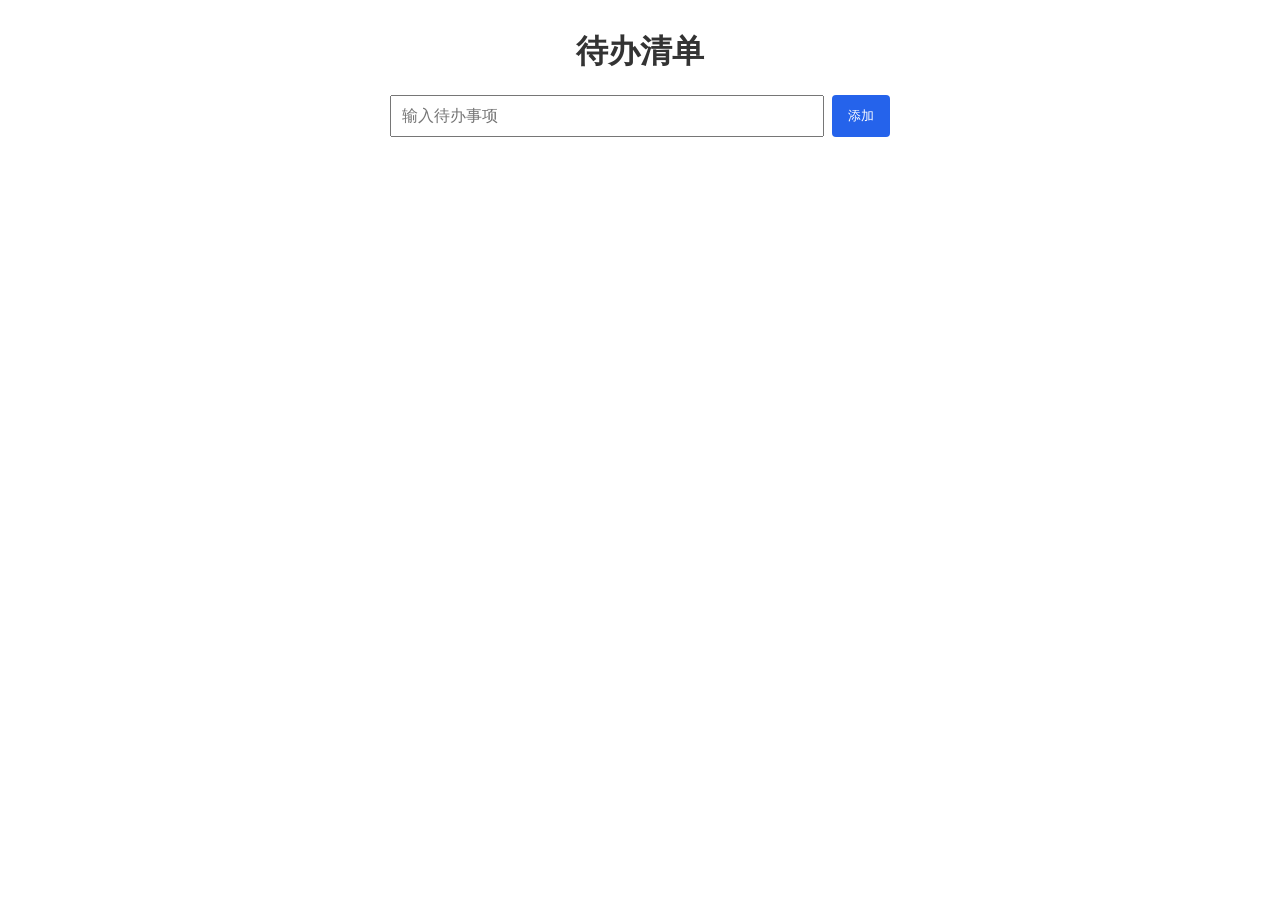
==== commit 358f6697: "第3次：新增待办删除按钮功能" ====
--- a/index.html
+++ b/index.html
@@ -10,6 +10,7 @@
         input{flex:1;padding:10px;font-size:16px;}
         button{padding:10px 16px;background:#2563eb;color:white;border:none;border-radius:4px;cursor:pointer;}
         li{padding:8px 0;font-size:17px;display:flex;justify-content:space-between;border-bottom:1px solid #eee;}
+        .delBtn{background-color:red;padding:4px 8px;font-size:14px;}
     </style>
 </head>
 <body>
@@ -26,10 +27,17 @@
             if(!val)return;
             let li = document.createElement('li');
             li.innerText = val;
+            // 删除按钮
+            let delBtn = document.createElement("button");
+            delBtn.innerText = "删除";
+            delBtn.className = "delBtn";
+            delBtn.onclick = function(){
+                li.remove();
+            }
+            li.appendChild(delBtn);
             document.getElementById('todoList').appendChild(li);
             document.getElementById('todoInput').value = "";
         }
     </script>
 </body>
 </html>
-><div id="activity-entrance-popup-root"></div><div class="" aria-haspopup="true" aria-expanded="false" tabindex="0" aria-describedby="t9qqmc2" data-popupid="t9qqmc2" style="position: fixed; left: 0px; top: 0px; width: 1px; height: 1px;"></div><span data-radix-focus-guard="" tabindex="0" style="outline: none; opacity: 0; position: fixed; pointer-events: none;"></span><div class="" aria-haspopup="true" aria-expanded="false" tabindex="0" aria-describedby="9k4cjx2" data-popupid="9k4cjx2" style="position: fixed; left: 0px; top: 0px; width: 1px; height: 1px;"></div></body></html>
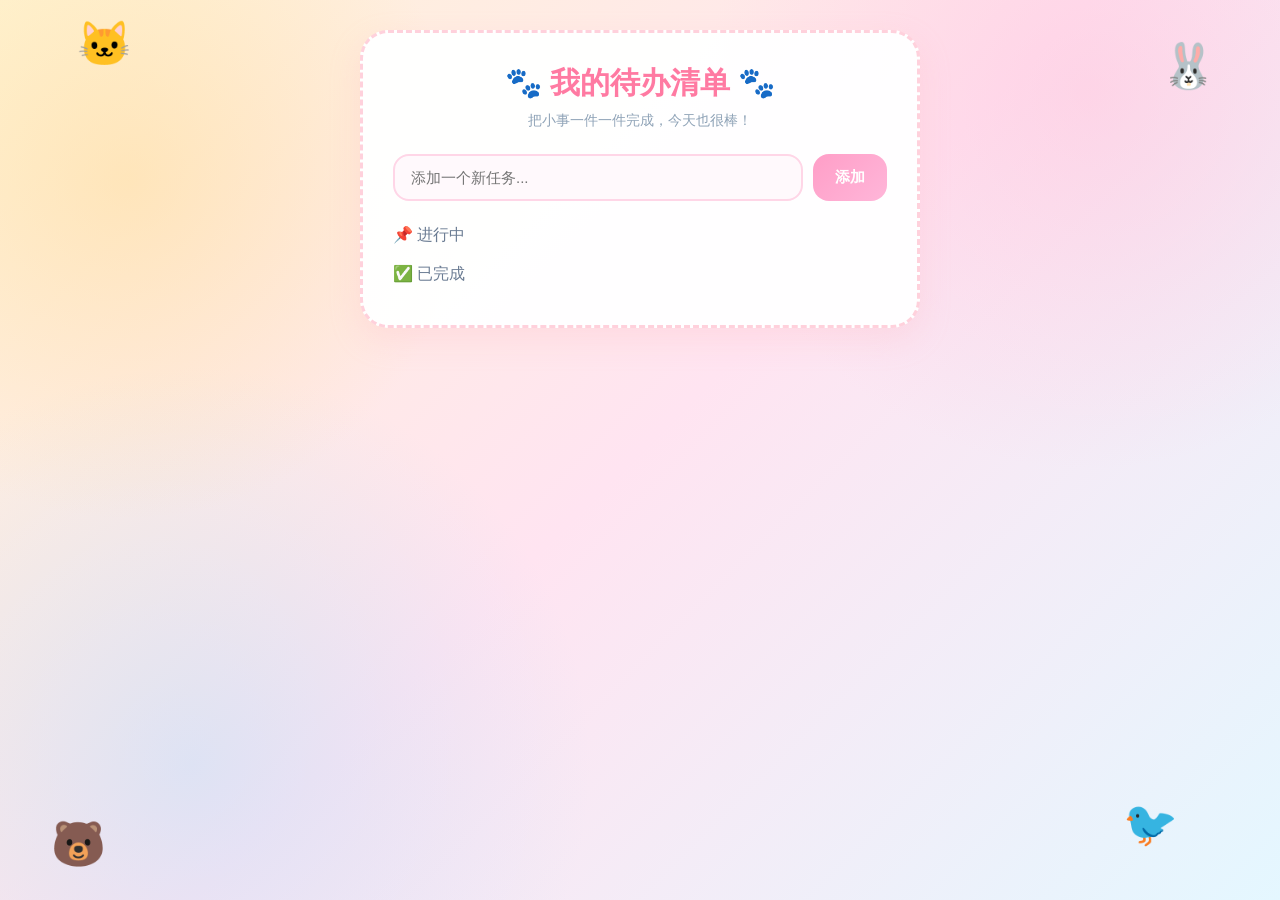
==== commit b7d7caff: "第4次提交：美化页面样式，增加卡片、渐变背景，优化布局观感" ====
--- a/index.html
+++ b/index.html
@@ -1,43 +1,264 @@
 <!DOCTYPE html>
 <html lang="zh-CN">
 <head>
-    <meta charset="UTF-8">
-    <title>我的待办清单</title>
-    <style>
-        body{font-family:微软雅黑;max-width:500px;margin:30px auto;padding:0 20px;}
-        h1{text-align:center;color:#333;}
-        .input-box{display:flex;gap:8px;margin-bottom:20px;}
-        input{flex:1;padding:10px;font-size:16px;}
-        button{padding:10px 16px;background:#2563eb;color:white;border:none;border-radius:4px;cursor:pointer;}
-        li{padding:8px 0;font-size:17px;display:flex;justify-content:space-between;border-bottom:1px solid #eee;}
-        .delBtn{background-color:red;padding:4px 8px;font-size:14px;}
-    </style>
+<meta charset="UTF-8" />
+<meta name="viewport" content="width=device-width, initial-scale=1.0" />
+<title>我的待办清单</title>
+<style>
+  * {
+    margin: 0;
+    padding: 0;
+    box-sizing: border-box;
+    font-family: "Microsoft YaHei", "PingFang SC", sans-serif;
+  }
+
+  body {
+    min-height: 100vh;
+    background: linear-gradient(135deg, #fff4d6, #ffe4f1, #e4f7ff);
+    padding: 30px 20px;
+    background-image:
+      radial-gradient(circle at 10% 20%, rgba(255, 210, 120, 0.35) 0, transparent 25%),
+      radial-gradient(circle at 85% 10%, rgba(255, 180, 210, 0.35) 0, transparent 28%),
+      radial-gradient(circle at 15% 85%, rgba(160, 220, 255, 0.35) 0, transparent 30%),
+      linear-gradient(135deg, #fff4d6, #ffe4f1, #e4f7ff);
+    position: relative;
+    overflow-x: hidden;
+  }
+
+  /* 小动物装饰 */
+  .animal {
+    position: fixed;
+    font-size: 44px;
+    z-index: 1;
+    user-select: none;
+  }
+  .cat { top: 18px; left: 6%; }
+  .rabbit { top: 40px; right: 5%; }
+  .bear { bottom: 30px; left: 4%; }
+  .bird { bottom: 50px; right: 8%; }
+
+  .container {
+    max-width: 560px;
+    margin: 0 auto;
+    background: rgba(255, 255, 255, 0.96);
+    padding: 30px;
+    border-radius: 28px;
+    box-shadow: 0 12px 30px rgba(255, 182, 193, 0.25);
+    border: 3px dashed #ffd1dc;
+    position: relative;
+    z-index: 2;
+  }
+
+  h1 {
+    text-align: center;
+    color: #ff7aa2;
+    font-size: 30px;
+    margin-bottom: 8px;
+  }
+
+  .subtitle {
+    text-align: center;
+    color: #8fa3b7;
+    font-size: 14px;
+    margin-bottom: 24px;
+  }
+
+  .input-wrap {
+    display: flex;
+    gap: 10px;
+    margin-bottom: 24px;
+  }
+
+  input {
+    flex: 1;
+    padding: 13px 16px;
+    border: 2px solid #ffd6e7;
+    border-radius: 16px;
+    font-size: 15px;
+    outline: none;
+    background: #fff9fc;
+  }
+
+  input:focus {
+    border-color: #ff9ec7;
+  }
+
+  button {
+    cursor: pointer;
+    border: none;
+    border-radius: 16px;
+    font-size: 15px;
+    transition: 0.2s;
+  }
+
+  #addBtn {
+    padding: 13px 22px;
+    background: linear-gradient(135deg, #ff9ec7, #ffb6d9);
+    color: white;
+    font-weight: bold;
+  }
+
+  #addBtn:hover {
+    transform: translateY(-2px);
+    box-shadow: 0 6px 14px rgba(255, 158, 199, 0.4);
+  }
+
+  .section-title {
+    font-size: 16px;
+    color: #6b7c93;
+    margin: 18px 0 10px;
+    display: flex;
+    align-items: center;
+    gap: 8px;
+  }
+
+  .task-item {
+    display: flex;
+    align-items: center;
+    gap: 12px;
+    background: #fff7fb;
+    padding: 12px 14px;
+    border-radius: 14px;
+    margin-bottom: 10px;
+    border: 1px solid #ffe4f1;
+    animation: pop 0.25s ease;
+  }
+
+  @keyframes pop {
+    from { transform: scale(0.9); opacity: 0; }
+    to { transform: scale(1); opacity: 1; }
+  }
+
+  .checkbox {
+    width: 24px;
+    height: 24px;
+    border: 2px solid #ff9ec7;
+    border-radius: 50%;
+    display: flex;
+    align-items: center;
+    justify-content: center;
+    cursor: pointer;
+    flex-shrink: 0;
+    background: white;
+    font-size: 14px;
+    color: transparent;
+    transition: 0.2s;
+  }
+
+  .checkbox.checked {
+    background: #ff9ec7;
+    color: white;
+  }
+
+  .task-text {
+    flex: 1;
+    font-size: 15px;
+    color: #4a5568;
+    word-break: break-all;
+  }
+
+  .task-item.done .task-text {
+    text-decoration: line-through;
+    color: #a0aec0;
+  }
+
+  .del-btn {
+    padding: 7px 12px;
+    background: #ffd1dc;
+    color: #d6336c;
+    font-size: 13px;
+  }
+
+  .del-btn:hover {
+    background: #ffb3c6;
+  }
+
+  .empty {
+    color: #a0aec0;
+    font-size: 14px;
+    text-align: center;
+    padding: 16px 0;
+  }
+</style>
 </head>
+
 <body>
-    <h1>待办清单</h1>
-    <div class="input-box">
-        <input id="todoInput" placeholder="输入待办事项">
-        <button onclick="addTodo()">添加</button>
+  <div class="animal cat">🐱</div>
+  <div class="animal rabbit">🐰</div>
+  <div class="animal bear">🐻</div>
+  <div class="animal bird">🐦</div>
+
+  <div class="container">
+    <h1>🐾 我的待办清单 🐾</h1>
+    <p class="subtitle">把小事一件一件完成，今天也很棒！</p>
+
+    <div class="input-wrap">
+      <input type="text" id="taskInput" placeholder="添加一个新任务..." />
+      <button id="addBtn">添加</button>
     </div>
-    <ul id="todoList"></ul>
-
-    <script>
-        function addTodo(){
-            let val = document.getElementById('todoInput').value.trim();
-            if(!val)return;
-            let li = document.createElement('li');
-            li.innerText = val;
-            // 删除按钮
-            let delBtn = document.createElement("button");
-            delBtn.innerText = "删除";
-            delBtn.className = "delBtn";
-            delBtn.onclick = function(){
-                li.remove();
-            }
-            li.appendChild(delBtn);
-            document.getElementById('todoList').appendChild(li);
-            document.getElementById('todoInput').value = "";
-        }
-    </script>
+
+    <div class="section-title">📌 进行中</div>
+    <div id="todoList"></div>
+
+    <div class="section-title">✅ 已完成</div>
+    <div id="doneList"></div>
+  </div>
+
+<script>
+  const input = document.getElementById('taskInput');
+  const addBtn = document.getElementById('addBtn');
+  const todoList = document.getElementById('todoList');
+  const doneList = document.getElementById('doneList');
+
+  function createTask(text) {
+    const item = document.createElement('div');
+    item.className = 'task-item';
+
+    const checkbox = document.createElement('div');
+    checkbox.className = 'checkbox';
+    checkbox.innerText = '✓';
+
+    const span = document.createElement('span');
+    span.className = 'task-text';
+    span.innerText = text;
+
+    const delBtn = document.createElement('button');
+    delBtn.className = 'del-btn';
+    delBtn.innerText = '删除';
+
+    item.appendChild(checkbox);
+    item.appendChild(span);
+    item.appendChild(delBtn);
+
+    checkbox.onclick = function () {
+      item.classList.toggle('done');
+      checkbox.classList.toggle('checked');
+      if (item.classList.contains('done')) {
+        doneList.appendChild(item);
+      } else {
+        todoList.appendChild(item);
+      }
+    };
+
+    delBtn.onclick = function () {
+      item.remove();
+    };
+
+    return item;
+  }
+
+  function addTask() {
+    const text = input.value.trim();
+    if (!text) return;
+    const task = createTask(text);
+    todoList.appendChild(task);
+    input.value = '';
+  }
+
+  addBtn.onclick = addTask;
+  input.addEventListener('keydown', function (e) {
+    if (e.key === 'Enter') addTask();
+  });
+</script>
 </body>
 </html>
